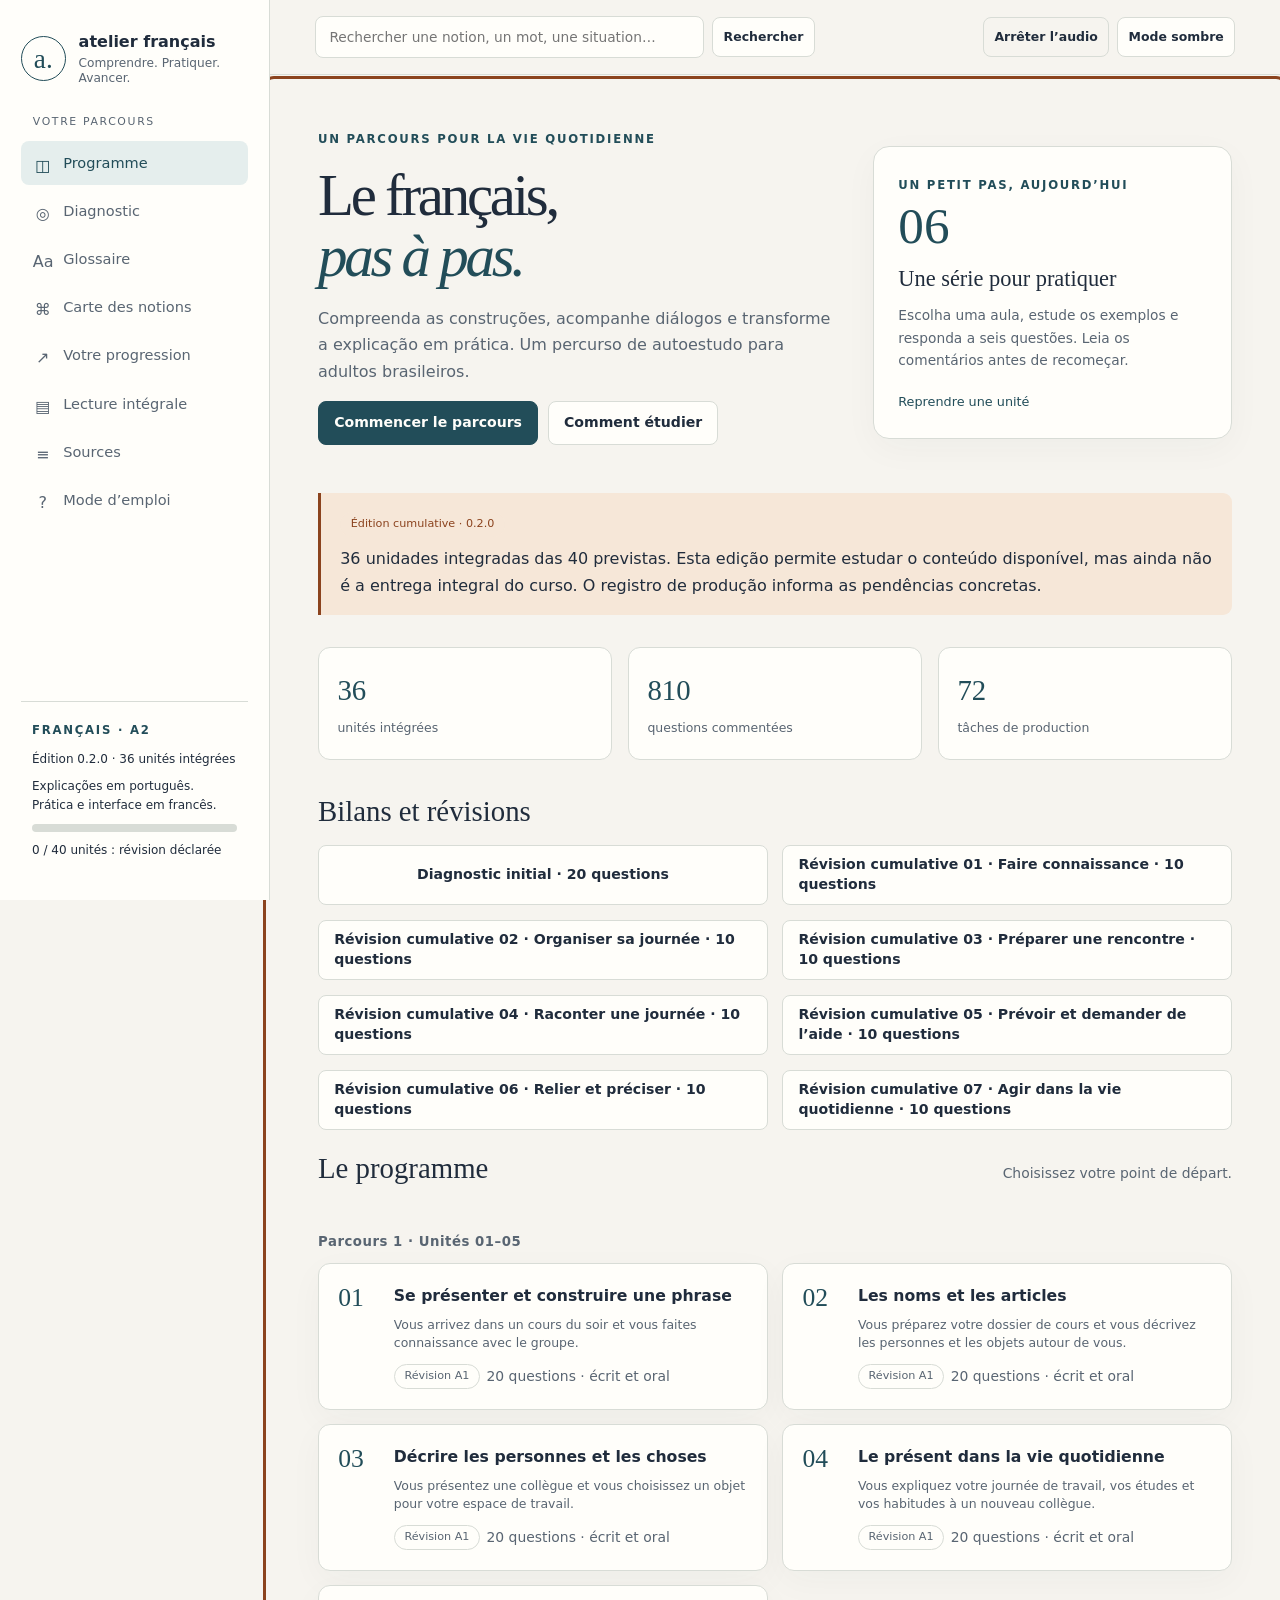
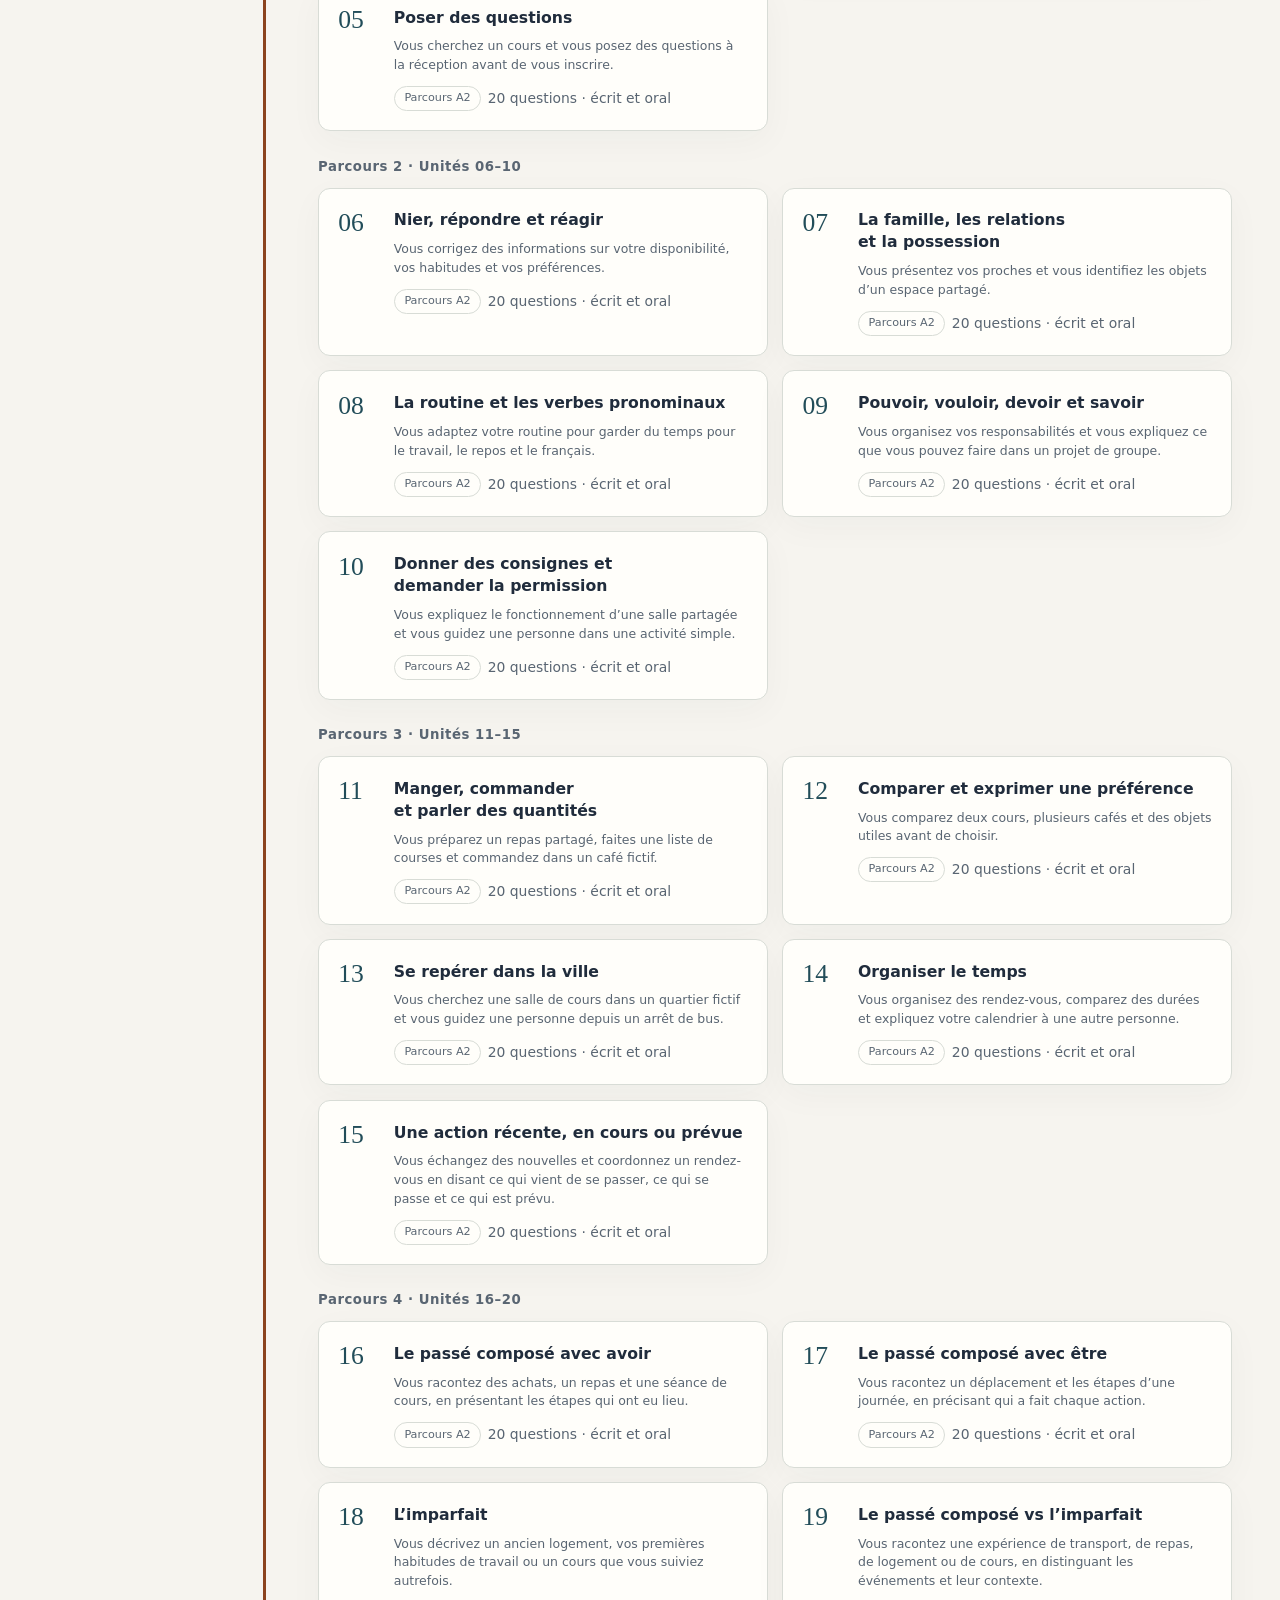
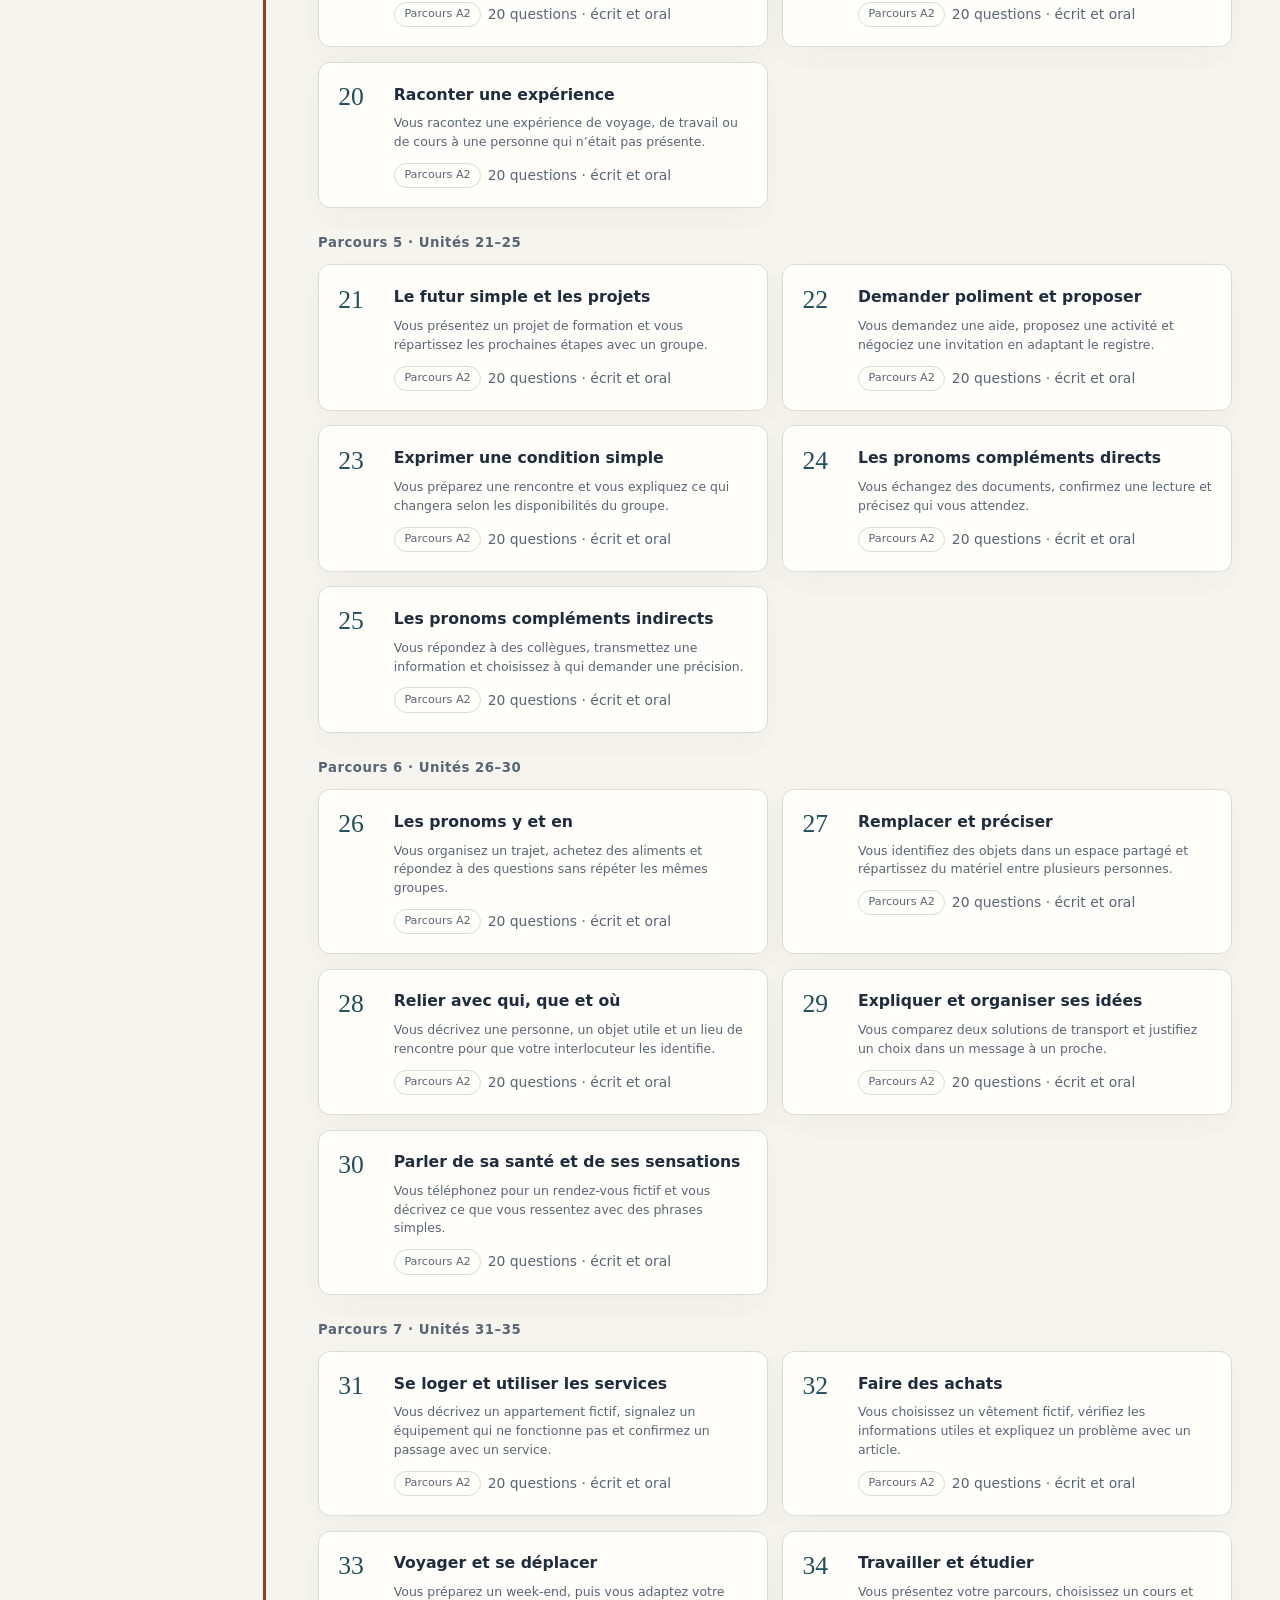
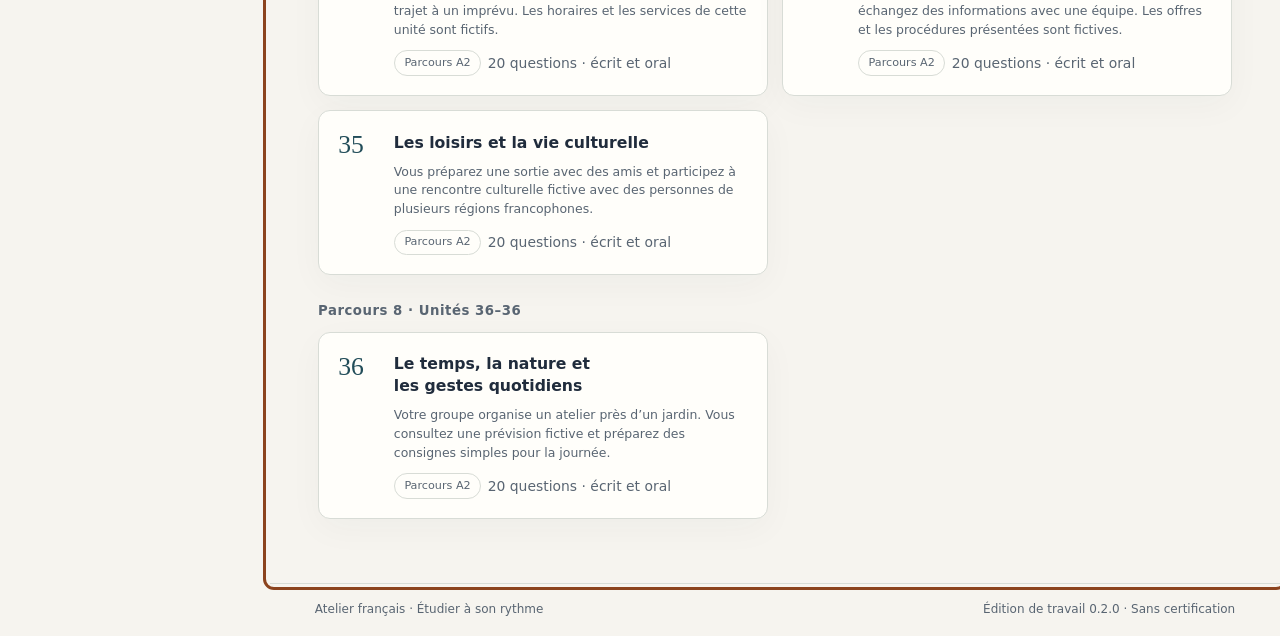
==== index.html @ 78f5ffc3 "Add files via upload" ====
<!doctype html>
<html lang="fr">
<head>
<meta charset="utf-8">
<meta name="viewport" content="width=device-width,initial-scale=1">
<meta name="color-scheme" content="light dark">
<meta name="description" content="Parcours de français A2 : cours, exemples, lectures et exercices commentés en portugais du Brésil. Édition de travail autonome.">
<title>Atelier français · A2</title>
<style>
/* Visual, dimensões e cores podem ser ajustados neste bloco. Sem fontes externas. */
:root{--bg:#f6f4ef;--surface:#fffefa;--ink:#202c3c;--muted:#596572;--accent:#224d59;--soft:#e5eeed;--line:#d8dcd6;--warm:#8b431e;--warm-bg:#f6e7d8;--good:#245d48;--bad:#963d35;--shadow:0 10px 35px #23343d09;--radius:16px;--serif:Georgia,'Times New Roman',serif;--sans:system-ui,-apple-system,BlinkMacSystemFont,'Segoe UI',sans-serif;font-family:var(--sans);color:var(--ink);background:var(--bg);font-size:16px;line-height:1.65}
:root[data-theme=dark]{--bg:#152027;--surface:#1d2b33;--ink:#edf0ec;--muted:#b3c1c5;--accent:#a1d1d2;--soft:#293f45;--line:#3c5159;--warm:#f4c7a2;--warm-bg:#483c31;--good:#a1dcc0;--bad:#ffb5ac;--shadow:none;color-scheme:dark}
*{box-sizing:border-box}body{margin:0}button,input,textarea,select{font:inherit}button,a,input,textarea,select,summary{-webkit-tap-highlight-color:transparent}button,a{touch-action:manipulation}button{cursor:pointer}button:disabled{cursor:default;opacity:.72}a{color:var(--accent);text-underline-offset:4px}a:hover{text-decoration-thickness:2px}p{margin:.6rem 0 1rem}h1,h2,h3,h4{line-height:1.22;text-wrap:balance;color:var(--ink)}h1{font-family:var(--serif);font-size:clamp(2rem,4vw,3.4rem);font-weight:500;letter-spacing:-.04em;margin:.65rem 0 1.25rem}h2{font-family:var(--serif);font-size:1.8rem;font-weight:500;margin:2.1rem 0 1rem}h3{font-size:1.1rem;margin:1.2rem 0 .7rem}h4{font-size:1rem;margin:1rem 0 .5rem}ul,ol{padding-left:1.5rem}li{margin:.4rem 0}small,.small{font-size:.87rem}.muted{color:var(--muted)}[hidden]{display:none!important}:focus-visible{outline:3px solid var(--warm);outline-offset:4px;border-radius:4px}section,article,[id]{scroll-margin-top:1.5rem}code{font-family:inherit;font-weight:650;color:var(--accent);background:var(--soft);border-radius:4px;padding:0 .22em;overflow-wrap:anywhere}hr{border:0;border-top:1px solid var(--line);margin:1.8rem 0}.skip-link{position:fixed;top:-5rem;left:1rem;z-index:100;background:var(--surface);padding:1rem;border:2px solid var(--accent)}.skip-link:focus{top:1rem}
.shell{display:grid;grid-template-columns:270px minmax(0,1fr);min-height:100vh}.sidebar{position:sticky;top:0;height:100vh;overflow:auto;border-right:1px solid var(--line);padding:2rem 1.3rem;background:var(--surface);display:flex;flex-direction:column;gap:1.7rem}.brand{display:flex;gap:.8rem;align-items:center;color:var(--ink);text-decoration:none}.monogram{display:grid;place-items:center;border:1px solid var(--accent);border-radius:50%;width:45px;height:45px;flex-shrink:0;font-family:var(--serif);font-size:1.7rem;color:var(--accent)}.brand-name{line-height:1.25;font-size:1rem;font-weight:650}.brand-name small{display:block;font-weight:400;color:var(--muted);font-size:.76rem;margin-top:.22rem}.eyebrow{font-size:.73rem;letter-spacing:.15em;text-transform:uppercase;font-weight:700;color:var(--accent)}.nav-label{display:block;margin:0 .75rem .6rem;color:var(--muted);font-size:.68rem;letter-spacing:.15em;text-transform:uppercase}.main-nav{display:grid;gap:.25rem}.main-nav a{display:flex;gap:.65rem;align-items:center;text-decoration:none;font-size:.91rem;color:var(--muted);padding:.63rem .75rem;border-radius:8px;min-height:44px}.main-nav a:hover,.main-nav a[aria-current=page]{background:var(--soft);color:var(--accent)}.nav-mark{width:20px;height:20px;text-align:center;font-size:1rem}.sidebar-footer{margin-top:auto;border-top:1px solid var(--line);padding:.9rem .7rem 0}.sidebar-footer p{font-size:.75rem;line-height:1.55;margin:.5rem 0}.workspace{min-width:0}.topbar{display:flex;align-items:center;justify-content:space-between;gap:1rem;padding:1rem 2.8rem;border-bottom:1px solid var(--line);background:var(--bg)}.search-form{display:flex;align-items:center;gap:.5rem;max-width:500px;width:100%}.search-form input{background:var(--surface);border:1px solid var(--line);padding:.55rem .85rem;border-radius:8px;width:100%;min-width:0;font-size:.86rem;color:var(--ink)}.top-actions{display:flex;align-items:center;gap:.5rem;flex-shrink:0}.button{display:inline-flex;gap:.5rem;align-items:center;justify-content:center;border:1px solid var(--line);padding:.6rem .95rem;min-height:44px;border-radius:8px;color:var(--ink);background:var(--surface);font-size:.88rem;font-weight:550;text-decoration:none;line-height:1.4}.button:hover{border-color:var(--accent);background:var(--soft)}.button.primary{background:var(--accent);color:var(--surface);border-color:var(--accent)}:root[data-theme=dark] .button.primary{color:var(--bg)}.button.small{font-size:.78rem;padding:.35rem .65rem;min-height:40px}.button.ghost{background:transparent}.mobile-menu{display:none}.content{max-width:1190px;margin:0 auto;padding:2.6rem 3rem 4rem;min-height:70vh}.content.narrow{max-width:1000px}.status-strip{padding:0 2.8rem;color:var(--muted);font-size:.78rem}.status-strip:not(:empty){padding-top:.5rem}.live-message:not(:empty){padding:.55rem 0;color:var(--accent)}.storage-warning:not(:empty){color:var(--warm)}.site-footer{border-top:1px solid var(--line);padding:1rem 2.8rem;color:var(--muted);font-size:.75rem;display:flex;justify-content:space-between;gap:1rem;flex-wrap:wrap}
.hero{display:grid;grid-template-columns:minmax(0,1.45fr) minmax(230px,1fr);gap:2.2rem;align-items:center;margin-bottom:2rem}.hero h1{font-size:clamp(2.7rem,4.6vw,4.5rem);line-height:1.02;margin:.95rem 0 1.2rem;letter-spacing:-.055em}.hero h1 em{font-weight:400;color:var(--accent)}.hero p{color:var(--muted);max-width:560px}.hero-aside{border:1px solid var(--line);background:var(--surface);border-radius:var(--radius);padding:1.5rem;box-shadow:var(--shadow)}.hero-aside .big-num{font-family:var(--serif);font-size:3.2rem;color:var(--accent);line-height:1.1}.hero-aside h2{margin:.7rem 0;font-size:1.4rem}.hero-aside p{font-size:.86rem}.stats-row{display:grid;grid-template-columns:repeat(3,1fr);gap:1rem;margin:2rem 0}.stat{padding:1.15rem;background:var(--surface);border:1px solid var(--line);border-radius:12px}.stat strong{font-size:1.8rem;font-family:var(--serif);font-weight:400;color:var(--accent);display:block}.stat span{font-size:.78rem;color:var(--muted)}.section-heading{display:flex;justify-content:space-between;gap:1rem;align-items:baseline}.section-heading h2{margin:1.3rem 0}.pill{font-size:.7rem;border:1px solid var(--line);border-radius:99px;padding:.2rem .6rem;display:inline-block;white-space:normal;line-height:1.5;color:var(--muted)}.pill.warm{color:var(--warm);background:var(--warm-bg);border-color:transparent}.pill.accent{color:var(--accent);background:var(--soft);border-color:transparent}.cards{display:grid;grid-template-columns:repeat(2,minmax(0,1fr));gap:.9rem}.unit-card{display:grid;grid-template-columns:42px 1fr;gap:.85rem;padding:1.2rem;border:1px solid var(--line);border-radius:12px;text-decoration:none;color:var(--ink);background:var(--surface);box-shadow:var(--shadow)}.unit-card:hover{border-color:var(--accent);text-decoration:none}.unit-number{font-family:var(--serif);font-size:1.6rem;color:var(--accent);line-height:1.2}.unit-card h3{font-size:.98rem;margin:.1rem 0 .55rem;font-weight:600;line-height:1.4}.unit-card p{margin:0;font-size:.78rem;color:var(--muted);line-height:1.5}.unit-card .card-footer{margin-top:.7rem;display:flex;gap:.4rem;align-items:center;flex-wrap:wrap}.block-heading{font-family:var(--sans);font-weight:600;font-size:.83rem;color:var(--muted);letter-spacing:.04em;margin:1.7rem 0 .8rem}.callout{border-left:3px solid var(--accent);background:var(--soft);border-radius:0 9px 9px 0;padding:1rem 1.2rem;margin:1.3rem 0}.callout p:last-child{margin-bottom:0}.callout.warm{border-color:var(--warm);background:var(--warm-bg)}.toolbar{display:flex;align-items:center;gap:.6rem;flex-wrap:wrap;margin:1rem 0}.backlink{font-size:.8rem;text-decoration:none}.unit-meta{display:flex;gap:.5rem;flex-wrap:wrap;margin:.8rem 0}.unit-intro{color:var(--muted);font-size:1.02rem}.toc{display:flex;flex-wrap:wrap;gap:.5rem;padding:1rem 0;border-bottom:1px solid var(--line);margin:1.5rem 0}.toc a{font-size:.77rem;padding:.3rem .65rem;border:1px solid var(--line);border-radius:6px;text-decoration:none;background:var(--surface)}.lesson-block{border-bottom:1px solid var(--line);padding:.6rem 0 1.3rem}.lesson-block h3{font-size:1.2rem;color:var(--accent);margin:1.15rem 0}.checkpoint{padding:.8rem 1rem;border:1px solid var(--line);border-radius:10px;margin:1rem 0;background:var(--surface)}.checkpoint p{font-size:.9rem;margin:.3rem 0}.checkpoint summary{font-size:.82rem}details{margin:.65rem 0;border:1px solid var(--line);background:var(--surface);border-radius:9px;padding:.7rem 1rem}details>summary{cursor:pointer;color:var(--accent);font-weight:550;min-height:28px}details[open]>summary{margin-bottom:.65rem}details p{font-size:.92rem}.example{padding:1rem 1.2rem;background:var(--surface);border:1px solid var(--line);border-radius:11px;margin:.8rem 0}.example .fr{font-size:1.08rem;font-weight:550;margin:.2rem 0}.example .pt{color:var(--muted);font-size:.92rem}.example .note{font-size:.86rem;padding-top:.4rem;border-top:1px solid var(--line)}.audio-button{border:1px solid var(--line);background:transparent;color:var(--accent);border-radius:7px;padding:.4rem .6rem;min-height:40px;font-size:.76rem;font-weight:550}.audio-button:hover{background:var(--soft)}.example-head{display:flex;gap:.8rem;align-items:flex-start;justify-content:space-between}.example-head .audio-button{flex-shrink:0}.vocab-grid{display:grid;grid-template-columns:repeat(2,minmax(0,1fr));gap:.65rem}.vocab-grid details{margin:0}.vocab-grid summary{font-size:.96rem}.vocab-grid .audio-button{margin-top:.5rem}.dialogue{padding:1.2rem;background:var(--surface);border:1px solid var(--line);border-radius:12px}.turn{display:grid;grid-template-columns:90px 1fr;gap:1rem;padding:.65rem 0;border-bottom:1px solid var(--line)}.turn:last-child{border:0}.speaker{font-weight:650;color:var(--accent);font-size:.8rem;padding-top:.3rem}.turn p{margin:0}.reading-text{border:1px solid var(--line);padding:1.5rem;border-radius:12px;background:var(--surface);font-size:1.02rem}.reading-text p:last-child{margin-bottom:0}.error-item{padding:.6rem 0;border-bottom:1px solid var(--line)}.error-item .wrong{color:var(--bad)}.error-item .correct{color:var(--good)}.task-card{border:1px solid var(--line);padding:1.3rem;border-radius:12px;background:var(--surface);margin:1rem 0}.task-card h3{margin:.3rem 0 1rem}.task-card label{display:block}.draft{width:100%;min-height:160px;padding:1rem;border:1px solid var(--line);border-radius:8px;background:var(--bg);color:var(--ink);resize:vertical;margin:.4rem 0}.check-label{display:flex!important;gap:.7rem;align-items:flex-start;font-size:.9rem;margin:.6rem 0;cursor:pointer}.check-label input{width:18px;height:18px;margin-top:.3rem;flex-shrink:0;accent-color:var(--accent)}.prev-next{display:flex;justify-content:space-between;gap:1rem;border-top:1px solid var(--line);padding-top:1.2rem;margin-top:2rem}.prev-next a{max-width:48%}.table-wrap{overflow:auto;border:1px solid var(--line);border-radius:10px;margin:1rem 0}table{border-collapse:collapse;width:100%;font-size:.85rem;background:var(--surface)}th,td{text-align:left;padding:.7rem .85rem;border-bottom:1px solid var(--line);vertical-align:top;min-width:130px}th{font-weight:650;background:var(--soft)}tr:last-child td{border-bottom:0}
.quiz-form{margin-top:1.7rem}.question{min-width:0;border:1px solid var(--line);border-radius:12px;padding:1.2rem;margin:1.2rem 0;background:var(--surface)}.question legend{font-size:.8rem;font-weight:650;color:var(--accent);padding:0 .4rem}.question-instruction{font-size:.9rem;color:var(--muted)}.question-sentence{font-size:1.05rem;margin:.8rem 0 1rem}.options{display:grid;gap:.55rem}.option{display:flex;align-items:flex-start;gap:.65rem;border:1px solid var(--line);border-radius:8px;padding:.75rem;cursor:pointer;line-height:1.55;min-height:48px}.option:has(input:checked){background:var(--soft);border-color:var(--accent)}.option input{margin-top:.3rem;width:17px;height:17px;flex-shrink:0;accent-color:var(--accent)}.fill-input{width:min(100%,520px);padding:.7rem .9rem;border:1px solid var(--line);border-radius:8px;color:var(--ink);background:var(--bg)}.question.missing{border:2px solid var(--warm)}.question.missing .required-message{color:var(--warm);font-size:.87rem}.feedback{border-top:1px solid var(--line);margin-top:1rem;padding-top:.8rem}.feedback .outcome{font-weight:650}.feedback.correct .outcome{color:var(--good)}.feedback.incorrect .outcome{color:var(--bad)}.feedback p{font-size:.9rem;margin:.35rem 0 .7rem}.quiz-summary{border:1px solid var(--accent);background:var(--soft);padding:1.3rem;border-radius:12px;margin:1.5rem 0}.quiz-summary strong{font-size:1.6rem;display:block}.counter{font-size:.86rem;color:var(--muted)}.quiz-actions{display:flex;gap:.7rem;align-items:center;flex-wrap:wrap;padding:1rem 0}.search-results{display:grid;gap:.7rem}.result{border:1px solid var(--line);border-radius:10px;background:var(--surface);padding:1rem}.result h3{margin:.2rem 0 .45rem;font-size:1rem}.result p{font-size:.83rem;color:var(--muted);margin:.3rem 0}.filter-field{width:100%;padding:.7rem .9rem;border:1px solid var(--line);border-radius:8px;background:var(--surface);color:var(--ink);margin:.4rem 0 1rem}.progress-track{height:8px;border-radius:99px;background:var(--line);overflow:hidden;margin:.6rem 0}.progress-track span{display:block;height:100%;background:var(--accent)}.audio-settings{display:flex;gap:.7rem;align-items:center;flex-wrap:wrap}.audio-settings select{padding:.4rem;border:1px solid var(--line);border-radius:6px;background:var(--surface);color:var(--ink);max-width:100%}.source-item{border-bottom:1px solid var(--line);padding:.8rem 0}.source-item h3{font-size:1rem}.source-item p{font-size:.88rem}.printbook{display:none}.print-sheet{margin-bottom:3rem}.print-question{margin:.75rem 0}.print-answer{margin:.65rem 0}.readall .printbook{display:block}.readall .interactive{display:none}.readall .print-controls{display:flex}.print-controls{display:none;gap:.75rem;padding:1rem;border:1px solid var(--line);border-radius:10px;position:sticky;top:.5rem;background:var(--surface);z-index:10;flex-wrap:wrap}.readall .printbook{margin-top:1.5rem}.sr-only{position:absolute;width:1px;height:1px;padding:0;margin:-1px;overflow:hidden;clip:rect(0,0,0,0);white-space:nowrap;border:0}
@media(min-width:1400px){.content{padding-top:3.3rem}}@media(max-width:1100px){.shell{grid-template-columns:225px minmax(0,1fr)}.sidebar{padding:1.6rem 1rem}.content{padding:2rem 1.7rem}.topbar{padding:1rem 1.7rem}.hero{grid-template-columns:1fr}.hero-aside{display:none}.cards{grid-template-columns:1fr}.stats-row{gap:.6rem}.stat{padding:1rem}.status-strip{padding-inline:1.7rem}}@media(max-width:760px){.shell{display:block}.sidebar{display:none;position:static;width:100%;height:auto;border-right:0;border-bottom:1px solid var(--line);padding:1rem}.sidebar.mobile-open{display:flex;gap:1rem}.sidebar-footer{display:none}.main-nav{grid-template-columns:repeat(2,minmax(0,1fr))}.brand{margin-bottom:.3rem}.topbar{padding:.8rem 1rem;flex-wrap:wrap}.search-form{order:2;max-width:none}.top-actions{width:100%;justify-content:space-between}.mobile-menu{display:inline-flex}.content{padding:1.5rem 1.1rem 3rem}.hero h1{font-size:3.2rem}.stats-row{grid-template-columns:1fr 1fr 1fr;gap:.4rem}.stat{padding:.75rem .65rem}.stat strong{font-size:1.45rem}.stat span{font-size:.7rem}.vocab-grid{grid-template-columns:1fr}.turn{grid-template-columns:1fr;gap:.25rem}.speaker{padding:0}.example-head{display:block}.example-head .audio-button{margin-bottom:.5rem}.status-strip{padding-inline:1rem}.site-footer{padding:1rem}.prev-next{font-size:.8rem}.unit-card{padding:1rem}.question{padding:1rem}.table-wrap{max-width:100%}.section-heading{display:block}}
@media(prefers-reduced-motion:reduce){*,*::before,*::after{scroll-behavior:auto!important;animation:none!important;transition:none!important}}
@media print{@page{size:A4;margin:17mm 16mm}*{box-shadow:none!important}:root,:root[data-theme=dark]{--bg:#fff;--surface:#fff;--ink:#000;--muted:#333;--accent:#213d47;--soft:#f1f3f3;--line:#bbb;--warm:#613612;--warm-bg:#f7f3ef;--good:#000;--bad:#000;color-scheme:light;font-size:10.5pt;line-height:1.5}body{background:#fff!important}.shell{display:block}.sidebar,.topbar,.status-strip,.site-footer,.interactive,.print-controls,.audio-button,.no-print{display:none!important}.content{max-width:none!important;padding:0!important}.printbook{display:block!important}.print-sheet{break-before:page;margin:0}.print-sheet:first-child{break-before:auto}h1{font-size:27pt}h2{font-size:18pt}h3{font-size:12pt}h1,h2,h3,h4{break-after:avoid}.lesson-block{padding-bottom:.5rem}.example,.checkpoint,.task-card,.question,.print-question,.print-answer,.error-item,.turn{break-inside:avoid}.task-card{background:none}.cards,.vocab-grid{display:block}.table-wrap{overflow:visible}th,td{min-width:0}a{color:inherit;text-decoration:none}details{display:block!important}details>summary{list-style:none}details:not([open])>*{display:block!important}.toc{display:none}.printbook .print-model{border-left:2px solid #aaa;padding-left:10px}.print-cover{padding-top:25mm}.print-cover h1{font-size:40pt}.print-answer h3{margin-top:1.2rem}textarea,input{display:none}.pill{border:1px solid #aaa}.callout{break-inside:avoid}}
</style>
</head>
<body>
<a class="skip-link" href="#contenu" id="skip">Aller au contenu</a>
<div class="shell">
<aside class="sidebar" id="sidebar" aria-label="Navigation principale">
<a class="brand" href="#programme"><span class="monogram" aria-hidden="true">a.</span><span class="brand-name">atelier français<small>Comprendre. Pratiquer. Avancer.</small></span></a>
<div><span class="nav-label">Votre parcours</span><nav class="main-nav" id="main-nav"></nav></div>
<div class="sidebar-footer"><span class="eyebrow">Français · A2</span><p id="sidebar-edition"></p><p lang="pt-BR">Explicações em português.<br>Prática e interface em francês.</p><div class="progress-track" aria-hidden="true"><span id="sidebar-progress"></span></div><p id="sidebar-progress-text"></p></div>
</aside>
<div class="workspace">
<header class="topbar">
<form class="search-form" id="global-search" role="search"><label for="search" class="sr-only">Rechercher dans le cours</label><input id="search" type="search" placeholder="Rechercher une notion, un mot, une situation…" autocomplete="off"><button class="button small" type="submit">Rechercher</button></form>
<div class="top-actions"><button class="button small mobile-menu" id="menu-toggle" aria-expanded="false" aria-controls="sidebar">Menu</button><button class="button small ghost" id="stop-audio" type="button">Arrêter l’audio</button><button class="button small" id="theme-toggle" type="button">Mode sombre</button></div>
</header>
<div class="status-strip"><div class="storage-warning" id="storage-status" role="status"></div><div id="audio-status" role="status" aria-live="polite"></div><div class="live-message" id="global-status" role="status" aria-live="polite"></div></div>
<main class="content" id="contenu" tabindex="-1"><div class="interactive" id="view"></div><div class="print-controls" id="print-controls"><button class="button primary" id="print-now">Imprimer / enregistrer en PDF</button><button class="button" id="leave-print">Revenir au parcours</button><span class="small muted">Lecture de tous les contenus intégrés dans cette édition.</span></div><div class="printbook" id="printbook"></div></main>
<footer class="site-footer"><span>Atelier français · Étudier à son rythme</span><span id="footer-version"></span></footer>
</div></div>
<noscript><p lang="pt-BR">Ative o JavaScript para navegar e estudar nesta aplicação. Todo o conteúdo está incluído no arquivo; não é necessário acesso à internet.</p></noscript>
<!-- Dados editoriais: editar somente JSON válido; gabaritos e aulas permanecem separados. -->
<script id="course-data" type="application/json">{"version":"0.2.0","units":[{"id":"u01","order":1,"titleFr":"Se présenter et construire une phrase","classification":"Révision A1","prerequisites":[],"objectivesFr":["Se présenter avec des informations simples","Construire une phrase avec un sujet et un verbe","Présenter et décrire une personne","Distinguer une identification et une existence"],"situationFr":"Vous arrivez dans un cours du soir et vous faites connaissance avec le groupe.","sections":[{"id":"u01-s01","topicId":"u01.phrase","titleFr":"Une phrase pour se présenter","paragraphsPt":["Uma frase não é apenas uma sequência de palavras traduzidas. Comece escolhendo de quem você fala, depois o que afirma e, por fim, a informação que completa a ideia. Em `Je travaille à Recife`, `je` é o sujeito, `travaille` é o verbo e `à Recife` informa o lugar. A ordem neutra é sujeito–verbo–complementos. O sujeito costuma aparecer mesmo quando a forma verbal parece suficiente para identificá-lo; não transfira automaticamente a possibilidade brasileira de dizer apenas “trabalho aqui”.","Para uma apresentação inicial, organize nome, origem, residência e atividade em frases curtas. `Je m’appelle Ana` é uma fórmula de apresentação: significa “eu me chamo Ana”. Sua construção pronominal será analisada na U08. `Bonjour` abre um contato; `Bonsoir` serve para uma saudação à noite. Não é preciso fornecer dados pessoais reais para praticar."],"checkpoint":{"id":"u01-c01","instructionFr":"Dans « Je travaille à Recife », quel est le sujet ?","answerFr":"Je.","explanationPt":"O pronome identifica quem trabalha; a cidade é uma informação de lugar, não o sujeito.","topicIds":["u01.phrase"]}},{"id":"u01-s02","topicId":"u01.sujets","titleFr":"Les pronoms sujets","paragraphsPt":["Os pronomes sujeitos são `je`, `tu`, `il`, `elle`, `on`, `nous`, `vous`, `ils` e `elles`. Eles não têm todos a mesma função social. `Tu` dirige-se a uma pessoa em uma relação de familiaridade; `vous` pode indicar várias pessoas ou uma só pessoa tratada com distância respeitosa. Não existe uma tradução mecânica em que todo “você” seja sempre `tu`.","`Il` e `elle` retomam pessoas ou nomes de coisas conforme o gênero gramatical: `la table` pode ser retomada por `elle`. `Ils` retoma um grupo masculino ou misto no uso gramatical convencional; `elles`, um grupo feminino. Antes de vogal ou h mudo, `je` perde o e: `j’habite`, não `je habite`. Essa junção gráfica chama-se elisão."],"checkpoint":{"id":"u01-c02","instructionFr":"Deux collègues, Léa et Sofia, arrivent. Quel pronom les reprend ?","answerFr":"Elles.","explanationPt":"As duas pessoas foram identificadas no feminino plural. Para um grupo misto, usa-se ils no sistema apresentado.","topicIds":["u01.sujets"]}},{"id":"u01-s03","topicId":"u01.on","titleFr":"On : nous ou les gens","paragraphsPt":["`On` pede a forma verbal da terceira pessoa do singular: `on est`, `on a`, `on travaille`. Na conversa, pode equivaler a “a gente” ou a `nous`: `On est dans le même cours` apresenta o grupo do falante. Também pode indicar pessoas em geral: `Ici, on parle français`. O contexto decide se o falante está incluído em um grupo específico ou faz uma afirmação geral.","Não escreva `on sommes` para tentar combinar o sentido plural com a conjugação de `nous`. A concordância do verbo permanece singular. A concordância de adjetivos pode refletir as pessoas realmente representadas: duas mulheres podem dizer `On est contentes`. Nesta etapa, comece com frases sem esse adjetivo e mantenha firme a escolha de `est`, nunca `sommes`, depois de `on`."],"checkpoint":{"id":"u01-c03","instructionFr":"Complétez oralement : On ___ dans la même classe.","answerFr":"On est dans la même classe.","explanationPt":"O sentido pode ser “nós”, mas o verbo ligado a on tem forma de terceira pessoa singular.","topicIds":["u01.on"]}},{"id":"u01-s04","topicId":"u01.etre","titleFr":"Être : identifier un état","paragraphsPt":["O presente de `être` é `je suis`, `tu es`, `il/elle/on est`, `nous sommes`, `vous êtes`, `ils/elles sont`. Aprenda as formas em blocos com o sujeito, e não como uma sequência solta. `Je suis brésilienne` informa uma nacionalidade; `vous êtes ici` situa o interlocutor; `nous sommes collègues` estabelece uma relação. Em português, o mesmo verbo francês pode corresponder a “ser” ou “estar”.","A escolha entre “ser” e “estar” na tradução não cria dois verbos franceses. `Elle est calme` pode descrever a personalidade ou o estado naquele momento, conforme a situação. Para esta unidade, observe primeiro sujeito e forma verbal. Em seguida, interprete o complemento. A U03 aprofunda a descrição e a concordância dos adjetivos."],"checkpoint":{"id":"u01-c04","instructionFr":"Quelle forme accompagne « nous » : est ou sommes ?","answerFr":"Nous sommes.","explanationPt":"Est pertence a il, elle e on. A equivalência de sentido entre on e nous não torna as formas intercambiáveis.","topicIds":["u01.etre"]}},{"id":"u01-s05","topicId":"u01.avoir","titleFr":"Avoir : âge et informations utiles","paragraphsPt":["`Avoir` aparece como `j’ai`, `tu as`, `il/elle/on a`, `nous avons`, `vous avez`, `ils/elles ont`. É usado para posse e também em expressões em que o português pode preferir outro verbo. Para a idade, diga `J’ai trente ans`: literalmente, “tenho trinta anos”. Não construa a idade com `je suis`. Os números serão desenvolvidos na U11; por enquanto, observe o bloco `avoir + idade + ans`.","Em uma apresentação de curso, `J’ai une question` permite pedir a palavra e `Nous avons un cours` informa uma atividade. `Un` e `une` acompanham substantivos e serão estudados na U02. A distinção entre `est` e `a` deve partir da mensagem: `elle est professeure` apresenta a atividade; `elle a un cours` informa algo que ela tem em sua programação."],"checkpoint":{"id":"u01-c05","instructionFr":"Pour donner son âge, choisit-on être ou avoir ?","answerFr":"Avoir : j’ai trente ans.","explanationPt":"A idade é construída com avoir. A tradução natural em português confirma “tenho”, mas outras expressões exigirão atenção própria.","topicIds":["u01.avoir"]}},{"id":"u01-s06","topicId":"u01.cest","titleFr":"C’est et ce sont : présenter","paragraphsPt":["Use `c’est` para identificar ou apresentar: `C’est Ana`, `C’est une collègue`, `C’est mon professeur`. A forma junta `ce` e `est`; o apóstrofo não é decorativo. Quando você aponta para várias pessoas ou coisas e as apresenta, a forma cuidada é `ce sont` : `Ce sont mes collègues`. Na oralidade espontânea, você poderá ouvir `c’est` diante de um plural; para a escrita de estudo, mantenha `ce sont` nesses exemplos.","Observe o grupo que vem depois: um nome próprio, um substantivo com determinante ou uma identificação mais ampla. `C’est une collègue` responde naturalmente a “quem é?”. Não tente retirar o artigo apenas porque existe a frase `elle est collègue`: as duas estruturas organizam a informação de maneiras diferentes. A comparação seguinte ajuda a escolher."],"checkpoint":{"id":"u01-c06","instructionFr":"Vous présentez deux personnes : « ___ mes collègues. »","answerFr":"Ce sont mes collègues.","explanationPt":"A identificação é plural. O curso adota ce sont na escrita cuidada para esse contexto.","topicIds":["u01.cest"]}},{"id":"u01-s07","topicId":"u01.ilest","titleFr":"Il est et elle est : décrire","paragraphsPt":["Depois de identificar uma pessoa, `il est` ou `elle est` permite descrevê-la: `C’est Marc. Il est français.` Com uma profissão apresentada sem caracterização adicional, geralmente não há artigo: `Elle est ingénieure`. Compare `C’est une ingénieure` e `Elle est ingénieure`. A primeira apresenta alguém como integrante de uma categoria; a segunda atribui uma profissão a uma pessoa já tomada como assunto.","Não transforme isso em proibição universal de artigo depois de `il est`: existem construções mais desenvolvidas, que não são necessárias aqui. A decisão útil neste ponto é entre os modelos realmente ensinados. Para uma avaliação de uma situação, `C’est intéressant` pode significar “isso é interessante”. `Il est intéressant` normalmente retoma um referente masculino já identificável. Pergunte-se o que está sendo retomado."],"checkpoint":{"id":"u01-c07","instructionFr":"Après « Voici Léa », comment indiquer sa profession sans article ?","answerFr":"Elle est ingénieure.","explanationPt":"O pronome retoma Léa e o nome da profissão funciona como atributo, sem artigo no modelo neutro ensinado.","topicIds":["u01.ilest"]}},{"id":"u01-s08","topicId":"u01.voici","titleFr":"Voici et voilà : montrer","paragraphsPt":["`Voici` e `voilà` apresentam alguém ou algo que você mostra ou coloca à disposição: `Voici votre formulaire`, `Voilà la salle`. Eles não são conjugados conforme o número do que vem depois: `Voici les documents`. Historicamente, há uma oposição entre proximidade e afastamento, mas o uso cotidiano não se reduz a uma medição de distância.","Em uma recepção, `voici` pode acompanhar a entrega de um documento; `voilà` também pode indicar que uma tarefa foi concluída ou que o objeto foi localizado. Para começar, use ambos com um grupo nominal claro e observe a situação. Não acrescente `est` depois deles: `Voici votre badge` já apresenta o objeto. `Voici est votre badge` mistura duas estruturas diferentes."],"checkpoint":{"id":"u01-c08","instructionFr":"Faut-il ajouter « est » dans « Voici votre badge » ?","answerFr":"Non. Voici votre badge.","explanationPt":"Voici já desempenha a função de apresentação; acrescentar est não forma uma frase correta nesse modelo.","topicIds":["u01.voici"]}},{"id":"u01-s09","topicId":"u01.ilya","titleFr":"Il y a : signaler une présence","paragraphsPt":["`Il y a` significa que algo existe ou está presente em um lugar: `Il y a une table dans la salle`. O `il` dessa expressão não representa um homem; faz parte de uma construção impessoal. Ela permanece `il y a` com singular ou plural: `Il y a trois personnes`. Não a troque por `ils y ont` quando o complemento estiver no plural.","Compare a existência com a identificação: `Il y a un professeur dans la salle` anuncia uma presença; `C’est le professeur` identifica uma pessoa determinada. Uma apresentação de ambiente pode começar por `il y a` e depois retomar o elemento: `Il y a une fenêtre. Elle est grande.` A descrição da segunda frase só funciona porque a janela já foi introduzida."],"checkpoint":{"id":"u01-c09","instructionFr":"Vous signalez la présence de quatre chaises. Quelle expression reste inchangée ?","answerFr":"Il y a quatre chaises.","explanationPt":"O número de chaises não altera a expressão impessoal il y a.","topicIds":["u01.ilya"]}},{"id":"u01-s10","topicId":"u01.accord","titleFr":"Relier les mots et choisir le registre","paragraphsPt":["A concordância liga palavras que pertencem ao mesmo grupo ou se referem ao mesmo elemento. `Elle est brésilienne` relaciona sujeito feminino singular e adjetivo feminino singular. `Elles sont brésiliennes` exige tanto a forma verbal plural quanto o plural escrito do adjetivo. Muitas marcas finais não são pronunciadas; isso não as torna opcionais na escrita. A U02 trata dos nomes e a U03, dos adjetivos.","Ao iniciar uma conversa com alguém desconhecido, uma estratégia prudente é usar `bonjour` e `vous`; a passagem a `tu` depende da relação e do contexto, não de uma regra universal de idade ou nacionalidade. Para reparar uma dificuldade, aprenda como fórmula `Pardon ?` e `Vous pouvez répéter ?` — “Pode repetir?”. A conjugação de pouvoir será ensinada na U09; aqui, a expressão é um apoio de interação."],"checkpoint":{"id":"u01-c10","instructionFr":"Quel mot écrit marque le féminin dans « Elle est brésilienne » ?","answerFr":"Brésilienne.","explanationPt":"A terminação distingue a forma feminina de brésilien. O verbo est permanece igual com il e elle.","topicIds":["u01.accord"]}}],"examples":[{"id":"u01-e01","topicIds":["u01.phrase"],"fr":"Je m’appelle Marina et j’habite à Salvador.","pt":"Eu me chamo Marina e moro em Salvador.","notePt":"Duas informações podem ser ligadas por et; o sujeito reaparece antes do segundo verbo."},{"id":"u01-e02","topicIds":["u01.sujets"],"fr":"Vous êtes notre professeur ?","pt":"O senhor é nosso professor?","notePt":"Vous dirige-se aqui a uma só pessoa em um contato respeitoso; a entonação sinaliza a pergunta."},{"id":"u01-e03","topicIds":["u01.on"],"fr":"Au cours du soir, on travaille en petits groupes.","pt":"No curso noturno, a gente trabalha em pequenos grupos.","notePt":"On tem sentido de grupo, mas travaille está no singular."},{"id":"u01-e04","topicIds":["u01.etre"],"fr":"Nous sommes dans la salle douze.","pt":"Estamos na sala doze.","notePt":"Être corresponde a estar nesta informação de localização; não há outro verbo francês apenas por causa da tradução."},{"id":"u01-e05","topicIds":["u01.avoir"],"fr":"J’ai quarante ans et j’ai une fille.","pt":"Tenho quarenta anos e tenho uma filha.","notePt":"Avoir aparece tanto na idade quanto na informação familiar."},{"id":"u01-e06","topicIds":["u01.cest"],"fr":"Ce sont les participantes du cours.","pt":"Estas são as participantes do curso.","notePt":"O plural é apresentado com ce sont; a forma cuidada serve de modelo escrito."},{"id":"u01-e07","topicIds":["u01.ilest"],"fr":"C’est une collègue. Elle est architecte.","pt":"É uma colega. Ela é arquiteta.","notePt":"A primeira frase identifica; a segunda informa a profissão sem artigo."},{"id":"u01-e08","topicIds":["u01.voici"],"fr":"Voici votre badge et voilà la salle.","pt":"Aqui está seu crachá e ali está a sala.","notePt":"As expressões apresentam objetos ou lugares e não recebem uma forma de être depois."},{"id":"u01-e09","topicIds":["u01.ilya"],"fr":"Il y a deux fenêtres dans cette pièce.","pt":"Há duas janelas neste cômodo.","notePt":"O plural do complemento não modifica il y a."},{"id":"u01-e10","topicIds":["u01.accord"],"fr":"Ana et Luiza sont brésiliennes.","pt":"Ana e Luiza são brasileiras.","notePt":"O sujeito é feminino plural; são necessárias a forma sont e a terminação -ennes."}],"vocabulary":[{"id":"u01-v01","fr":"le prénom","pt":"o primeiro nome","exampleFr":"Mon prénom est Ana.","usagePt":"Não confundir com nom de famille."},{"id":"u01-v02","fr":"le nom de famille","pt":"o sobrenome","exampleFr":"Mon nom de famille est Silva.","usagePt":"Em formulários, nom costuma pedir o sobrenome."},{"id":"u01-v03","fr":"la nationalité","pt":"a nacionalidade","exampleFr":"Ma nationalité est brésilienne.","usagePt":"O adjetivo precisa concordar com o referente."},{"id":"u01-v04","fr":"le pays","pt":"o país","exampleFr":"Le Brésil est mon pays.","usagePt":"Pays mantém a mesma grafia no singular e no plural."},{"id":"u01-v05","fr":"la ville","pt":"a cidade","exampleFr":"Recife est une grande ville.","usagePt":"Memorize o substantivo com o artigo."},{"id":"u01-v06","fr":"le cours du soir","pt":"o curso noturno","exampleFr":"Je suis au cours du soir.","usagePt":"Du é uma contração que será explicada na U02."},{"id":"u01-v07","fr":"une collègue","pt":"uma colega","exampleFr":"Léa est une collègue.","usagePt":"A forma collègue pode ser masculina ou feminina; o determinante indica o gênero."},{"id":"u01-v08","fr":"la salle","pt":"a sala","exampleFr":"Voici la salle de français.","usagePt":"Sala de aula ou de atividade, conforme o contexto."},{"id":"u01-v09","fr":"le formulaire","pt":"o formulário","exampleFr":"Voici votre formulaire.","usagePt":"Pratique com dados fictícios."},{"id":"u01-v10","fr":"enchanté / enchantée","pt":"prazer em conhecer","exampleFr":"Enchantée, je m’appelle Bia.","usagePt":"A pessoa que fala ajusta a forma escrita ao próprio gênero."}],"dialogue":{"id":"u01-dialogue","titleFr":"Au premier cours","contextFr":"Marina rencontre le formateur et une autre participante.","turns":[{"speaker":"Le formateur","fr":"Bonsoir, madame. Vous êtes dans le cours de français ?","pt":"Boa noite, senhora. A senhora está no curso de francês?"},{"speaker":"Marina","fr":"Oui, bonsoir. Je m’appelle Marina Costa.","pt":"Sim, boa noite. Eu me chamo Marina Costa."},{"speaker":"Le formateur","fr":"Enchanté. Moi, c’est Julien. Voici votre badge.","pt":"Prazer. Eu sou Julien. Aqui está seu crachá."},{"speaker":"Marina","fr":"Merci. Je suis brésilienne. J’habite ici, à Nantes.","pt":"Obrigada. Sou brasileira. Moro aqui, em Nantes."},{"speaker":"Julien","fr":"Très bien. Voilà la salle. Il y a une place près de la fenêtre.","pt":"Muito bem. Ali está a sala. Há um lugar perto da janela."},{"speaker":"Nadia","fr":"Bonsoir ! Moi, c’est Nadia. Je suis aussi dans ce cours.","pt":"Boa noite! Eu sou Nadia. Também estou neste curso."},{"speaker":"Marina","fr":"Enchantée, Nadia. Vous êtes française ?","pt":"Prazer, Nadia. Você é francesa?"},{"speaker":"Nadia","fr":"Non, je suis tunisienne. On est dans le même groupe.","pt":"Não, sou tunisiana. A gente está no mesmo grupo."},{"speaker":"Marina","fr":"C’est bien. Le français est nouveau pour moi.","pt":"Que bom. O francês é novo para mim."},{"speaker":"Julien","fr":"Bienvenue à toutes les deux. Voici les documents du cours.","pt":"Bem-vindas às duas. Aqui estão os documentos do curso."}],"commentaryPt":"A conversa progride de saudação a identificação, entrega de material e aproximação entre colegas. Moi é uma forma de destaque, retomada na U07. Aussi significa “também”; aqui basta compreender essa função. Os nomes e as situações são fictícios.","questions":[{"id":"u01-dq1","instructionFr":"Quelle est la nationalité de Marina ?","answerFr":"Elle est brésilienne.","explanationPt":"A resposta está na apresentação de Marina, não na cidade onde ela mora."},{"id":"u01-dq2","instructionFr":"Où est la place proposée ?","answerFr":"Près de la fenêtre.","explanationPt":"O professor localiza um lugar disponível; a expressão é apresentada como bloco lexical."},{"id":"u01-dq3","instructionFr":"Qui est dans le même groupe que Marina ?","answerFr":"Nadia.","explanationPt":"On inclui as duas participantes nesse contexto, e não pessoas em geral."}]},"reading":{"id":"u01-lecture","titleFr":"Un profil pour le groupe","paragraphsFr":["Bonjour ! Je m’appelle Rafael Mendes. Mon prénom est Rafael et mon nom de famille est Mendes. Je suis brésilien et j’habite à Toulouse. Je suis technicien. J’ai trente-six ans. Le français est important pour mon travail et pour ma vie quotidienne.","Voici mon groupe du soir. Nous sommes six personnes. Il y a deux Brésiliennes, un Italien, une Tunisienne et deux Brésiliens. Nadia est notre collègue. Elle est très sympathique. Julien est le formateur. C’est un professeur patient. Dans la salle, il y a une grande table et des documents. On est ici pour apprendre ensemble. Mon adresse électronique pour le groupe est une adresse d’exercice, pas une information personnelle réelle."],"paragraphsPt":["Olá! Eu me chamo Rafael Mendes. Meu primeiro nome é Rafael e meu sobrenome é Mendes. Sou brasileiro e moro em Toulouse. Sou técnico. Tenho trinta e seis anos. O francês é importante para meu trabalho e para minha vida cotidiana.","Este é meu grupo da noite. Somos seis pessoas. Há duas brasileiras, um italiano, uma tunisiana e dois brasileiros. Nadia é nossa colega. Ela é muito simpática. Julien é o formador. É um professor paciente. Na sala, há uma mesa grande e documentos. Estamos aqui para aprender juntos. Meu endereço eletrônico para o grupo é um endereço de exercício, não uma informação pessoal real."],"commentaryPt":"O primeiro parágrafo apresenta um indivíduo; o segundo amplia o foco para o grupo e para o ambiente. Observe a passagem de je para nous/on e de il y a para uma descrição com être. Não é necessário traduzir palavra por palavra para localizar nome, atividade e objetivo.","questions":[{"id":"u01-rq1","instructionFr":"Rafael est-il le professeur ?","answerFr":"Non, il est technicien. Julien est le formateur.","explanationPt":"É preciso separar a profissão de Rafael da função de Julien no curso."},{"id":"u01-rq2","instructionFr":"Combien de personnes y a-t-il dans le groupe ?","answerFr":"Il y a six personnes.","explanationPt":"A enumeração confirma o total: duas mais uma mais uma mais duas."},{"id":"u01-rq3","instructionFr":"Pourquoi le français est-il important pour Rafael ?","answerFr":"Pour son travail et pour sa vie quotidienne.","explanationPt":"O texto fornece duas finalidades; não é preciso inventar um exame ou uma viagem."}],"mediation":{"id":"u01-mediation","instructionFr":"Un nouveau participant ne connaît pas Rafael. Présentez Rafael en trois phrases simples. Ne donnez aucune adresse personnelle.","modelFr":"Il s’appelle Rafael Mendes. Il est brésilien et il habite à Toulouse. Il est technicien.","explanationPt":"Mediação simples é selecionar e transmitir informações úteis a outra pessoa. O modelo conserva os dados do texto e muda o ponto de vista de je para il; não adiciona detalhes não informados."}},"listening":{"id":"u01-ecoute","goalFr":"Repérer une personne et une salle.","stimulusFr":"Bonsoir. Je m’appelle Claire. Je suis la formatrice du groupe B. Voici votre document. Le groupe A est dans la salle quatre. Votre groupe, le groupe B, est dans la salle six. Il y a une place pour vous près de la porte.","translationPt":"Boa noite. Eu me chamo Claire. Sou a formadora do grupo B. Aqui está seu documento. O grupo A está na sala quatro. Seu grupo, o grupo B, está na sala seis. Há um lugar para você perto da porta.","questionFr":"Vous êtes dans le groupe B. Quelle est votre salle ?","answerFr":"La salle six.","explanationPt":"A informação quatro refere-se ao outro grupo. Escute com a finalidade de localizar seu próprio grupo, não apenas o primeiro número. Sem voz disponível, faça a tarefa como leitura apoiada, não como evidência de compreensão oral."},"pronunciation":{"id":"u01-sons","titleFr":"Entendre les groupes de mots","explanationPt":"Na fala, as palavras se organizam em pequenos grupos rítmicos. Evite colocar uma pausa depois de cada palavra escrita. Em `je m’appelle Marina`, o nome fecha a unidade de sentido. Em `vous êtes`, é frequente a ligação sonora entre o s de vous e a vogal seguinte: um som de z. Não tente reproduzir esse som como um s brasileiro surdo. A meta é ser entendido, não apagar o sotaque.","samplesFr":["Bonjour, je m’appelle Marina.","Vous êtes dans le groupe B.","Nous sommes collègues."],"instructionFr":"Écoutez, puis répétez chaque phrase en un seul groupe. Faites une pause après « bonjour », pas entre « je » et « m’appelle ».","feedbackPt":"Confira se o nome e a informação principal ficam perceptíveis. A síntese é um modelo complementar, não uma avaliação da sua fala; não há gravação ou nota automática aqui."},"openTasks":[{"id":"u01-ecrit","kind":"writing","instructionFr":"Vous rejoignez le groupe numérique du cours. Écrivez une présentation de 40 à 60 mots : nom fictif, ville, activité et une information sur le cours.","planPt":"Escolha um destinatário coletivo e uma saudação. Planeje quatro ou cinco frases: quem você é, onde mora, sua atividade e sua relação com o curso. Releia cada frase procurando sujeito e verbo. Use dados fictícios se preferir preservar informações pessoais.","supportFr":["Bonjour !","Je m’appelle…","J’habite à…","Je suis…","Dans le groupe, il y a…"],"modelFr":"Bonjour ! Je m’appelle Beatriz Lima. Je suis brésilienne et j’habite à Lille. Je suis assistante dans une petite entreprise. J’ai trente-deux ans. Je suis dans le cours du soir. Dans le groupe, il y a des personnes de plusieurs pays. Je suis contente d’être ici.","modelPt":"Olá! Eu me chamo Beatriz Lima. Sou brasileira e moro em Lille. Sou assistente em uma pequena empresa. Tenho trinta e dois anos. Estou no curso noturno. No grupo, há pessoas de vários países. Estou contente de estar aqui.","rubricFr":["Je donne les informations demandées.","Chaque phrase a un sujet et un verbe.","Je distingue être et avoir.","Je choisis une salutation adaptée."],"commentaryPt":"Este é um modelo possível, não uma resposta única. A expressão d’être ici significa “de estar aqui”; você pode terminar de forma mais simples, com Merci, sem usar uma estrutura que ainda não domina.","topicIds":["u01.phrase","u01.sujets","u01.on","u01.etre","u01.avoir","u01.cest","u01.ilest","u01.voici","u01.ilya","u01.accord"]},{"id":"u01-oral","kind":"oral","instructionFr":"Présentez-vous à un nouveau collègue pendant environ une minute. Puis jouez les deux rôles : saluer, donner son nom, demander de répéter et présenter la salle.","planPt":"Prepare apenas palavras-chave, não um texto para decorar. Diga duas informações sobre você e uma sobre o ambiente. Na segunda tentativa, mude o interlocutor: de um colega próximo para uma pessoa desconhecida. Ajuste tu/vous com as fórmulas disponíveis.","supportFr":["Bonsoir.","Moi, c’est…","Vous pouvez répéter ?","Voici…","Il y a…"],"modelFr":"— Bonsoir, moi, c’est Lucas. Je suis brésilien. — Bonsoir, je m’appelle Céline. — Pardon, vous pouvez répéter ? — Céline. — Enchanté. Voici la salle de français. Il y a une place ici. — Merci, Lucas.","modelPt":"— Boa noite, eu sou Lucas. Sou brasileiro. — Boa noite, eu me chamo Céline. — Desculpe, pode repetir? — Céline. — Prazer. Aqui está a sala de francês. Há um lugar aqui. — Obrigada, Lucas.","rubricFr":["Mon nom est compréhensible.","Je garde un rythme calme.","Je peux demander une répétition.","Je présente une personne ou un lieu."],"commentaryPt":"Em estudo individual, alterne os papéis em voz alta. Com outra pessoa, peça que ela repita o nome que entendeu. Essa verificação comunicativa é mais útil que imaginar uma nota de pronúncia.","topicIds":["u01.phrase","u01.sujets","u01.on","u01.etre","u01.avoir","u01.cest","u01.ilest","u01.voici","u01.ilya","u01.accord"]}],"errorClinic":[{"wrongFr":"Suis brésilien.","correctFr":"Je suis brésilien.","explanationPt":"O sujeito je aparece na frase declarativa neutra, mesmo que o português permita omiti-lo."},{"wrongFr":"On sommes collègues.","correctFr":"On est collègues.","explanationPt":"On exige a terceira pessoa singular do verbo."},{"wrongFr":"Elle est un ingénieure.","correctFr":"Elle est ingénieure.","explanationPt":"No modelo neutro de profissão sem descrição adicional, pratique a ausência de artigo. C’est une ingénieure é outra estrutura correta."},{"wrongFr":"Ils y a deux personnes.","correctFr":"Il y a deux personnes.","explanationPt":"Il y a é impessoal e não muda para o plural."}],"selfAssessmentFr":["Je peux me présenter avec des informations simples","Je peux construire une phrase avec un sujet et un verbe","Je peux présenter et décrire une personne","Je peux distinguer une identification et une existence"],"revisionPt":"Reconstrua uma apresentação sem olhar o modelo: sujeito, verbo e informação. Compare uma frase de identificação com c’est, uma descrição com elle est e uma presença com il y a. Reabra a explicação específica quando não conseguir justificar a escolha. A U02 explica os grupos nominais que acompanham essas construções.","references":["cefr-a2"]},{"id":"u02","order":2,"titleFr":"Les noms et les articles","classification":"Révision A1","prerequisites":["u01"],"objectivesFr":["Identifier le genre et le nombre d’un nom","Choisir un article selon le contexte","Former des pluriels fréquents","Employer les contractions avec à et de"],"situationFr":"Vous préparez votre dossier de cours et vous décrivez les personnes et les objets autour de vous.","sections":[{"id":"u02-s01","topicId":"u02.genre","titleFr":"Apprendre le nom avec son genre","paragraphsPt":["O gênero gramatical acompanha o substantivo francês e nem sempre coincide com o português. Por isso, registre `la voiture`, `le problème`, `la couleur` como blocos. O final da palavra pode oferecer pistas, mas não fornece uma regra sem exceções. `Le problème` é masculino apesar do e final. Diante de `l’`, o artigo já não revela visualmente o gênero; registre também `une adresse` ou `un appartement`.","O gênero de uma coisa não descreve uma característica biológica. Ele orienta a escolha de determinantes, pronomes e adjetivos. Ao encontrar uma palavra nova, anote artigo, significado contextual e uma frase. Esse hábito evita que um erro inicial de gênero se espalhe para várias palavras da frase. A U03 retomará essa cadeia de concordância."],"checkpoint":{"id":"u02-c01","instructionFr":"L’article « l’ » suffit-il pour connaître le genre de « adresse » ?","answerFr":"Non. On apprend aussi : une adresse.","explanationPt":"A elisão esconde a diferença entre le e la. Une torna o gênero feminino visível.","topicIds":["u02.genre"]}},{"id":"u02-s02","topicId":"u02.personnes","titleFr":"Les personnes et les professions","paragraphsPt":["Alguns nomes de pessoas variam entre masculino e feminino: `un étudiant / une étudiante`, `un voisin / une voisine`, `un infirmier / une infirmière`, `un serveur / une serveuse`. Outros mantêm a mesma forma e mudam o determinante: `un collègue / une collègue`, `un artiste / une artiste`. Não aplique a adição de e a todo substantivo indiscriminadamente.","Para profissões, este curso utiliza formas femininas correntes como `professeure` e `ingénieure`, sem afirmar que todos os países e contextos francófonos empregam sempre as mesmas escolhas. Aprenda o par pertinente à situação. Depois de `être` em uma indicação neutra de profissão, você já viu a ausência de artigo: `Elle est infirmière`. O artigo reaparece na apresentação: `C’est une infirmière`."],"checkpoint":{"id":"u02-c02","instructionFr":"Quelle partie change dans « un collègue / une collègue » ?","answerFr":"Le déterminant : un / une.","explanationPt":"Collègue tem a mesma forma escrita nos dois gêneros; o determinante fornece a informação.","topicIds":["u02.personnes"]}},{"id":"u02-s03","topicId":"u02.pluriel","titleFr":"Former le pluriel régulier","paragraphsPt":["Em muitos substantivos, o plural escrito acrescenta s: `un document / des documents`, `une table / des tables`. O artigo também muda; não basta acrescentar s ao substantivo e conservar um artigo singular. Na fala, esse s final geralmente não é pronunciado isoladamente. A distinção pode ser percebida pelo determinante e pelo contexto.","Nomes já terminados em s, x ou z mantêm a grafia no plural: `un pays / des pays`, `une voix / des voix`, `un nez / des nez`. Isso não significa ausência de plural: a relação com os outros elementos continua sendo plural. `Les pays sont différents` tem artigo e verbo plurais, embora pays não mude visualmente. Primeiro identifique a quantidade; depois ajuste o grupo todo."],"checkpoint":{"id":"u02-c03","instructionFr":"Que devient « un pays » au pluriel ?","answerFr":"Des pays.","explanationPt":"Pays já termina em s; o determinante mostra a mudança de número.","topicIds":["u02.pluriel"]}},{"id":"u02-s04","topicId":"u02.irreguliers","titleFr":"Des pluriels utiles à reconnaître","paragraphsPt":["Alguns grupos frequentes têm outras mudanças. Muitos nomes em `-eau` recebem x: `un bureau / des bureaux`, `un cadeau / des cadeaux`. Vários nomes em `-al` passam a `-aux`: `un journal / des journaux`, `un animal / des animaux`. Essas são famílias úteis, não permissões para inventar formas: `un festival / des festivals` é uma exceção frequente.","Há pares que precisam ser aprendidos diretamente, como `un œil / des yeux`. Para o autoestudo, vale mais dominar plurais presentes nos textos do que decorar uma lista extensa de raridades. Ao consultar uma palavra, confira se o dicionário registra um plural especial. Nas atividades desta unidade, o vocabulário e as transformações exigidas foram apresentados antes da cobrança."],"checkpoint":{"id":"u02-c04","instructionFr":"Mettez « le bureau » au pluriel.","answerFr":"Les bureaux.","explanationPt":"O determinante passa a les e o nome em -eau recebe x, não s.","topicIds":["u02.irreguliers"]}},{"id":"u02-s05","topicId":"u02.indefinis","titleFr":"Un, une, des : introduire","paragraphsPt":["Os artigos indefinidos `un`, `une` e `des` costumam introduzir elementos ainda não identificados para o interlocutor: `J’ai un formulaire`. Não se trata de qualquer formulário no universo, mas de um elemento que a frase ainda não apresenta como reconhecível. No plural, `des` pode corresponder a “uns/umas” ou simplesmente não aparecer na tradução brasileira: `J’ai des documents` → “Tenho documentos”.","Não elimine `des` do francês apenas porque o português fica natural sem “uns”. Também não confunda introduzir uma pessoa com indicar profissão: `C’est une enseignante`, mas `Elle est enseignante`. Para quantidades e negações, haverá mudanças como de na U11; neste momento, pratique afirmações simples e acompanhe o número e o gênero do substantivo."],"checkpoint":{"id":"u02-c05","instructionFr":"Vous mentionnez un objet pour la première fois : « J’ai ___ formulaire. »","answerFr":"J’ai un formulaire.","explanationPt":"Un apresenta um elemento ainda não identificado; formulaire é masculino singular.","topicIds":["u02.indefinis"]}},{"id":"u02-s06","topicId":"u02.definis","titleFr":"Le, la, l’, les : identifier","paragraphsPt":["Os artigos definidos apresentam um referente identificável pelo contexto, pela situação ou por uma informação anterior: `J’ai un formulaire. Le formulaire est ici.` A primeira frase introduz; a segunda retoma. `Le`, `la` e `les` marcam gênero e número, e `l’` substitui le ou la diante de vogal ou h mudo.","O definido também pode indicar uma categoria em geral, como em `J’aime le café`, e não apenas um café específico. Esse uso será retomado com alimentação e gostos. A escolha não depende de uma tradução fixa “o = le” e “um = un”; depende do que o interlocutor consegue identificar. Em uma sala com uma única porta relevante, `la porte` pode ser identificável sem ter sido mencionada antes."],"checkpoint":{"id":"u02-c06","instructionFr":"Après « Voici un livre », comment reprendre ce même livre ?","answerFr":"Le livre.","explanationPt":"A introdução torna o referente identificável; le retoma o livro já apresentado.","topicIds":["u02.definis"]}},{"id":"u02-s07","topicId":"u02.elision","titleFr":"L’élision et le h","paragraphsPt":["A elisão retira uma vogal gramatical diante de outra vogal ou de h mudo: `l’école`, `l’hôtel`, `j’habite`. Não há espaço entre o apóstrofo e a palavra seguinte. O plural `les` não sofre essa elisão: `les écoles`. O artigo indefinido `une` também não se transforma em `un’` diante de vogal: `une amie`.","Algumas palavras iniciadas por h têm o chamado h aspirado, que bloqueia elisão e liaison, embora normalmente não corresponda a um som de h pronunciado. Aprende-se `le héros`, não `l’héros`. Não tente decidir apenas pela letra escrita; consulte a palavra. Para os exemplos desta unidade, hôtel e homme admitem elisão. A distinção voltará na oficina de pronúncia da U38."],"checkpoint":{"id":"u02-c07","instructionFr":"Choisissez la forme avec « école » au singulier : la école ou l’école ?","answerFr":"L’école.","explanationPt":"Le/la cedem lugar a l’ diante de vogal. A forma não revela sozinha que école é feminino.","topicIds":["u02.elision"]}},{"id":"u02-s08","topicId":"u02.a","titleFr":"À + article : au et aux","paragraphsPt":["Quando a preposição `à` encontra o artigo definido `le`, a junção obrigatória é `au`; com `les`, é `aux`. Assim, `à + le bureau` produz `au bureau`, e `à + les toilettes`, `aux toilettes`. Não se contraem `à la` nem `à l’`: `à la réception`, `à l’école`. A contração acontece entre preposição e artigo, não com toda palavra que pareça começar por le.","O sentido concreto depende da expressão: ir a um lugar, estar no trabalho ou falar a alguém. Nesta etapa, use os blocos de localização já compreendidos: `Je suis au bureau`. A U13 amplia origem e destino. Antes de escolher au ou aux, descubra qual seria o artigo do nome; isso impede que a pronúncia semelhante esconda uma diferença de número."],"checkpoint":{"id":"u02-c08","instructionFr":"Transformez « à + les bureaux ».","answerFr":"Aux bureaux.","explanationPt":"À e les formam aux; bureaux continua no plural.","topicIds":["u02.a"]}},{"id":"u02-s09","topicId":"u02.de","titleFr":"De + article : du et des","paragraphsPt":["A preposição `de` pode relacionar elementos: `la porte de la salle`, `le nom du professeur`. Com `le`, ocorre a contração `du`; com `les`, `des`. Com `la` ou `l’`, mantêm-se `de la` e `de l’`. Compare `le bureau du directeur` e `l’adresse de l’école`.","A grafia `des` tem mais de um funcionamento. Em `des documents`, pode ser artigo indefinido plural. Em `les noms des participants`, corresponde a `de + les`, porque os nomes pertencem ou se relacionam aos participantes já identificados. Aprenda a reconstruir a relação para não tratar todas as ocorrências como iguais. Os partitivos du/de la da U11 acrescentarão outro uso da mesma aparência escrita."],"checkpoint":{"id":"u02-c09","instructionFr":"Dans « les clés des salles », que représente « des » ?","answerFr":"De + les.","explanationPt":"As chaves são relacionadas às salas identificadas; des é a contração da preposição com o artigo definido plural.","topicIds":["u02.de"]}},{"id":"u02-s10","topicId":"u02.determinant","titleFr":"Accompagner ou remplacer un nom","paragraphsPt":["Um determinante acompanha um substantivo: em `le livre`, `le` ajuda a construir o grupo cujo núcleo é livre. Um pronome ocupa uma posição nominal sem repetir esse substantivo: `Il est ici` pode retomar um objeto masculino já mencionado. A distinção depende da função na frase, não apenas da forma gráfica. Na U24, você encontrará outro le, que substitui um objeto: `Je le lis`.","Nesta etapa, faça uma pergunta simples: depois do elemento, existe um nome que ele acompanha, ou o elemento retoma sozinho uma pessoa ou coisa? `Cette salle` tem determinante; `elle` é pronome. Cette será ensinada na U07. Separar as funções desde agora prepara o estudo dos possessivos, demonstrativos e complementos sem misturar todas essas palavras em uma única lista."],"checkpoint":{"id":"u02-c10","instructionFr":"Dans « le formulaire est ici », « le » accompagne-t-il ou remplace-t-il le nom ?","answerFr":"Il accompagne le nom formulaire.","explanationPt":"Le é determinante nesse grupo; ele não substitui formulaire, que continua escrito.","topicIds":["u02.determinant"]}}],"examples":[{"id":"u02-e01","topicIds":["u02.genre"],"fr":"L’adresse est correcte : c’est une adresse professionnelle.","pt":"O endereço está correto: é um endereço profissional.","notePt":"Une revela que adresse é feminino, informação escondida pelo artigo elidido l’."},{"id":"u02-e02","topicIds":["u02.personnes"],"fr":"Voici une infirmière et un infirmier.","pt":"Aqui estão uma enfermeira e um enfermeiro.","notePt":"O par muda de -ier para -ière no feminino; não basta acrescentar e sem ajustar a grafia."},{"id":"u02-e03","topicIds":["u02.pluriel"],"fr":"Il y a des documents et des pays sur la liste.","pt":"Há documentos e países na lista.","notePt":"Documents recebe s; pays já termina em s e mantém a grafia."},{"id":"u02-e04","topicIds":["u02.irreguliers"],"fr":"Les bureaux sont près de la réception.","pt":"Os escritórios ficam perto da recepção.","notePt":"Bureau forma o plural bureaux, com x, e o verbo acompanha o plural."},{"id":"u02-e05","topicIds":["u02.indefinis"],"fr":"J’ai une question et des informations.","pt":"Tenho uma pergunta e informações.","notePt":"Des pode desaparecer na tradução natural, mas não é omitido dessa frase francesa afirmativa."},{"id":"u02-e06","topicIds":["u02.definis"],"fr":"Voici un dossier. Le dossier est pour vous.","pt":"Aqui está uma pasta. A pasta é para você.","notePt":"Un introduz; le retoma o mesmo referente, agora identificável."},{"id":"u02-e07","topicIds":["u02.elision"],"fr":"L’hôtel est près de l’école.","pt":"O hotel fica perto da escola.","notePt":"Os dois substantivos admitem elisão; seus gêneros não são iguais, apesar de ambos usarem l’."},{"id":"u02-e08","topicIds":["u02.a"],"fr":"La formatrice est à la réception et les collègues sont au bureau.","pt":"A formadora está na recepção e os colegas estão no escritório.","notePt":"À la permanece separado; à + le forma au."},{"id":"u02-e09","topicIds":["u02.de"],"fr":"Voici les noms des participantes et l’adresse du centre.","pt":"Aqui estão os nomes das participantes e o endereço do centro.","notePt":"Des equivale a de + les; du equivale a de + le."},{"id":"u02-e10","topicIds":["u02.determinant"],"fr":"La salle est ouverte. Elle est grande.","pt":"A sala está aberta. Ela é grande.","notePt":"La acompanha salle; elle retoma o grupo nominal sem repetir salle."}],"vocabulary":[{"id":"u02-v01","fr":"un dossier","pt":"uma pasta ou um conjunto de documentos","exampleFr":"Voici un dossier pour le cours.","usagePt":"Não é necessariamente um arquivo digital."},{"id":"u02-v02","fr":"une adresse","pt":"um endereço","exampleFr":"L’adresse du centre est sur le formulaire.","usagePt":"Feminino em francês."},{"id":"u02-v03","fr":"un appartement","pt":"um apartamento","exampleFr":"C’est un appartement calme.","usagePt":"Masculino, mesmo quando escrito l’appartement."},{"id":"u02-v04","fr":"un bureau","pt":"um escritório ou uma mesa de trabalho","exampleFr":"Le bureau est au premier étage.","usagePt":"O contexto distingue ambiente e móvel; plural bureaux."},{"id":"u02-v05","fr":"un journal","pt":"um jornal","exampleFr":"Voici les journaux du jour.","usagePt":"Plural journaux."},{"id":"u02-v06","fr":"un document","pt":"um documento","exampleFr":"Les documents sont dans le dossier.","usagePt":"Plural regular em s."},{"id":"u02-v07","fr":"une clé","pt":"uma chave","exampleFr":"Voici la clé de la salle.","usagePt":"Chave física neste contexto."},{"id":"u02-v08","fr":"la réception","pt":"a recepção","exampleFr":"Le dossier est à la réception.","usagePt":"À la não sofre contração."},{"id":"u02-v09","fr":"un voisin / une voisine","pt":"um vizinho / uma vizinha","exampleFr":"Ma voisine est étudiante.","usagePt":"Par de nomes de pessoas."},{"id":"u02-v10","fr":"un collègue / une collègue","pt":"um colega / uma colega","exampleFr":"Les collègues sont ici.","usagePt":"Retomada da U01; o nome mantém a forma nos dois gêneros."}],"dialogue":{"id":"u02-dialogue","titleFr":"Un dossier à préparer","contextFr":"Rafael demande son dossier à la réception du centre.","turns":[{"speaker":"Rafael","fr":"Bonjour. Je suis dans le cours du soir. Voici mon nom.","pt":"Bom dia. Estou no curso noturno. Aqui está meu nome."},{"speaker":"La réceptionniste","fr":"Bonjour, monsieur Mendes. Votre dossier est ici, sur le bureau.","pt":"Bom dia, senhor Mendes. Sua pasta está aqui, sobre a mesa."},{"speaker":"Rafael","fr":"Merci. Il y a un formulaire et deux documents ?","pt":"Obrigado. Há um formulário e dois documentos?"},{"speaker":"La réceptionniste","fr":"Oui. Le formulaire est pour vous. Les documents présentent le centre.","pt":"Sim. O formulário é para você. Os documentos apresentam o centro."},{"speaker":"Rafael","fr":"L’adresse du centre est sur le premier document ?","pt":"O endereço do centro está no primeiro documento?"},{"speaker":"La réceptionniste","fr":"Oui, avec les noms des formateurs. Voilà aussi la clé de la petite salle.","pt":"Sim, com os nomes dos formadores. Aqui está também a chave da sala pequena."},{"speaker":"Rafael","fr":"La salle est près de la réception ?","pt":"A sala fica perto da recepção?"},{"speaker":"La réceptionniste","fr":"Oui. Les bureaux sont à droite et la salle est à gauche.","pt":"Sim. Os escritórios ficam à direita e a sala fica à esquerda."},{"speaker":"Rafael","fr":"Très bien. Une collègue est déjà dans la salle. Merci pour les informations.","pt":"Muito bem. Uma colega já está na sala. Obrigado pelas informações."},{"speaker":"La réceptionniste","fr":"Avec plaisir. Bienvenue au centre !","pt":"De nada. Bem-vindo ao centro!"}],"commentaryPt":"A recepcionista introduz e depois retoma os objetos. A mesma grafia bureau pode indicar a mesa, no singular, ou escritórios, no plural. À droite e à gauche são expressões de localização: à direita e à esquerda, desenvolvidas na U13.","questions":[{"id":"u02-dq1","instructionFr":"Combien de documents accompagnent le formulaire ?","answerFr":"Deux documents.","explanationPt":"O formulário é um item separado; não confunda dois documentos com dois itens no total."},{"id":"u02-dq2","instructionFr":"Que présentent les documents ?","answerFr":"Le centre.","explanationPt":"A recepcionista informa a função dos documentos; eles não são apresentados como contratos."},{"id":"u02-dq3","instructionFr":"Où sont les bureaux ?","answerFr":"À droite.","explanationPt":"A sala fica à esquerda. A oposição orienta a localização."}]},"reading":{"id":"u02-lecture","titleFr":"Les objets du centre","paragraphsFr":["À l’entrée du centre, il y a une réception et un petit bureau. Sur le bureau, il y a des formulaires, un téléphone et une liste. La liste présente les noms des participants. L’adresse du centre est en haut de chaque formulaire. Les documents du cours sont dans des dossiers bleus.","Au premier étage, il y a deux salles et trois bureaux. Les salles sont pour les cours de langue. Les bureaux sont pour le travail des formateurs. Près de la fenêtre, un étudiant lit un journal. Les autres journaux sont sur une table. Une collègue présente une nouvelle participante : c’est une infirmière. Le centre est un lieu de travail et de rencontre, pas seulement un ensemble de salles et de documents."],"paragraphsPt":["Na entrada do centro, há uma recepção e uma pequena mesa de trabalho. Sobre a mesa, há formulários, um telefone e uma lista. A lista apresenta os nomes dos participantes. O endereço do centro fica na parte superior de cada formulário. Os documentos do curso estão em pastas azuis.","No primeiro andar, há duas salas e três escritórios. As salas são para os cursos de língua. Os escritórios são para o trabalho dos formadores. Perto da janela, um estudante lê um jornal. Os outros jornais estão sobre uma mesa. Uma colega apresenta uma nova participante: é uma enfermeira. O centro é um lugar de trabalho e de encontro, não apenas um conjunto de salas e documentos."],"commentaryPt":"Localize primeiro os grupos de objetos e depois as relações com de. A leitura inclui lit, forma de lire com il, como apoio lexical; a conjugação completa entra na U04. A organização espacial ajuda a compreender mesmo quando um adjetivo é novo.","questions":[{"id":"u02-rq1","instructionFr":"Où est l’adresse du centre ?","answerFr":"En haut de chaque formulaire.","explanationPt":"A expressão localiza o endereço dentro do documento, e não na mesa física."},{"id":"u02-rq2","instructionFr":"Les salles et les bureaux ont-ils la même fonction ?","answerFr":"Non. Les salles sont pour les cours ; les bureaux sont pour le travail des formateurs.","explanationPt":"A resposta exige comparar as duas frases, não apenas reconhecer palavras isoladas."},{"id":"u02-rq3","instructionFr":"Quelle est la profession de la nouvelle participante ?","answerFr":"Elle est infirmière.","explanationPt":"C’est une infirmière pode ser reformulado com elle est infirmière, sem artigo no modelo neutro."}],"mediation":{"id":"u02-mediation","instructionFr":"Une personne cherche les documents du cours. Écrivez un message qui indique où ils sont, sans recopier tout le texte.","modelFr":"Les documents du cours sont dans des dossiers bleus. Les dossiers sont au centre.","explanationPt":"A informação realmente disponível é que os documentos estão nas pastas. O texto não especifica em qual mesa estão todas as pastas; não invente uma localização mais precisa."}},"listening":{"id":"u02-ecoute","goalFr":"Distinguer les objets à prendre et leur nombre.","stimulusFr":"Bonjour. Voici votre dossier. Dans le dossier, il y a un formulaire, une liste et deux documents pour le cours. Les clés restent à la réception. Le petit journal sur la table est pour les participants ; les autres journaux sont pour les formateurs.","translationPt":"Bom dia. Aqui está sua pasta. Na pasta, há um formulário, uma lista e dois documentos para o curso. As chaves ficam na recepção. O pequeno jornal sobre a mesa é para os participantes; os outros jornais são para os formadores.","questionFr":"Les clés sont-elles dans le dossier ?","answerFr":"Non. Elles restent à la réception.","explanationPt":"O áudio separa o conteúdo da pasta do local das chaves. Anote apenas os substantivos necessários para responder; não tente transcrever todas as palavras."},"pronunciation":{"id":"u02-sons","titleFr":"Le singulier et le pluriel à l’oreille","explanationPt":"O s final de muitos nomes é silencioso, mas o determinante frequentemente diferencia o número. Compare `le document` e `les documents`. Não adicione uma vogal brasileira depois da consoante final de document. Em `les amis`, uma liaison frequente liga o s de les à vogal seguinte com som de z; em `les documents`, não há essa vogal inicial para a mesma ligação.","samplesFr":["le document","les documents","une amie","les amies","l’hôtel","le héros"],"instructionFr":"Écoutez les groupes, puis classez-les en singulier et pluriel. Répétez sans ajouter un son après la fin du nom.","feedbackPt":"Le document, une amie, l’hôtel e le héros são singulares. Les documents e les amies são plurais. O h de héros bloqueia a elisão, mas não exige pronunciar um h aspirado como em inglês."},"openTasks":[{"id":"u02-ecrit","kind":"writing","instructionFr":"Vous préparez une liste commentée pour un nouveau participant. Écrivez 50 à 70 mots : présentez les objets du dossier, puis reprenez deux objets avec un article défini.","planPt":"Introduza primeiro com un, une ou des. Em uma segunda frase, retome com le, la, l’ ou les. Acrescente uma relação com de e uma localização com à. Antes de terminar, confira o gênero de cada nome novo no vocabulário.","supportFr":["Dans le dossier, il y a…","Le formulaire est…","Les documents sont…","L’adresse du centre…","À la réception…"],"modelFr":"Bonjour ! Dans votre dossier, il y a un formulaire, une liste et des documents. Le formulaire présente votre nom et votre adresse. La liste donne les noms des formateurs. Les documents sont pour le cours du soir. L’adresse du centre est sur la première page. La clé de la salle est à la réception.","modelPt":"Olá! Na sua pasta, há um formulário, uma lista e documentos. O formulário apresenta seu nome e seu endereço. A lista informa os nomes dos formadores. Os documentos são para o curso noturno. O endereço do centro está na primeira página. A chave da sala fica na recepção.","rubricFr":["J’introduis puis je reprends les objets.","Je vérifie le genre des noms.","Je marque les pluriels écrits.","J’utilise une contraction correcte."],"commentaryPt":"O modelo faz os referentes se tornarem conhecidos ao longo do texto. Não há correção automática da sua lista; compare a função dos artigos, não apenas a coincidência das palavras.","topicIds":["u02.genre","u02.personnes","u02.pluriel","u02.irreguliers","u02.indefinis","u02.definis","u02.elision","u02.a","u02.de","u02.determinant"]},{"id":"u02-oral","kind":"oral","instructionFr":"Vous êtes à la réception. Présentez un dossier à une collègue et expliquez où sont trois objets. Jouez ensuite le rôle de la collègue qui vérifie le nombre des documents.","planPt":"Separe três objetos reais ou imagine-os. Apresente um de cada vez. Na segunda rodada, troque um singular por um plural e ajuste os artigos. Use uma pergunta por entonação, já reconhecida na U01, para confirmar a informação.","supportFr":["Voici un…","Voici une…","Il y a des…","Les… sont ici.","Deux documents ?"],"modelFr":"— Voici votre dossier. Il y a un formulaire et trois documents. — Trois documents ? — Oui, les documents sont pour le cours. Le formulaire est pour la réception. — Et la clé de la salle ? — La clé est sur le bureau.","modelPt":"— Aqui está sua pasta. Há um formulário e três documentos. — Três documentos? — Sim, os documentos são para o curso. O formulário é para a recepção. — E a chave da sala? — A chave está sobre a mesa.","rubricFr":["Je rends le nombre compréhensible.","Je montre ou décris les objets.","Je reprends un objet sans ambiguïté.","Je peux vérifier une information."],"commentaryPt":"Não avalie o plural apenas pelo s final do substantivo. Observe se o determinante e o contexto permitem à outra pessoa identificar a quantidade.","topicIds":["u02.genre","u02.personnes","u02.pluriel","u02.irreguliers","u02.indefinis","u02.definis","u02.elision","u02.a","u02.de","u02.determinant"]}],"errorClinic":[{"wrongFr":"La problème est ici.","correctFr":"Le problème est ici.","explanationPt":"Problème é masculino; o e final não determina sozinho o gênero."},{"wrongFr":"Une amie et une amis.","correctFr":"Une amie et des amis.","explanationPt":"O artigo e o número precisam corresponder. O segundo grupo foi reformulado como plural."},{"wrongFr":"Je suis à le bureau.","correctFr":"Je suis au bureau.","explanationPt":"À + le contrai-se obrigatoriamente em au quando le é artigo."},{"wrongFr":"Les noms de les étudiants.","correctFr":"Les noms des étudiants.","explanationPt":"De + les forma des; a relação com os estudantes continua expressa."}],"selfAssessmentFr":["Je peux identifier le genre et le nombre d’un nom","Je peux choisir un article selon le contexte","Je peux former des pluriels fréquents","Je peux employer les contractions avec à et de"],"revisionPt":"Ao revisar, não recite apenas le/la/les: explique por que um objeto está sendo introduzido ou retomado. Reconstrua au em à + le e des em de + les quando houver uma relação entre nomes. Guarde cada novo substantivo com seu gênero e confira plurais especiais. A U03 amplia a concordância dentro desses grupos.","references":["cefr-a2"]},{"id":"u03","order":3,"titleFr":"Décrire les personnes et les choses","classification":"Révision A1","prerequisites":["u02"],"objectivesFr":["Décrire une personne sans la juger","Accorder un adjectif avec son nom","Placer des adjectifs fréquents","Employer beau, nouveau et vieux"],"situationFr":"Vous présentez une collègue et vous choisissez un objet pour votre espace de travail.","sections":[{"id":"u03-s01","topicId":"u03.description","titleFr":"Choisir une description utile","paragraphsPt":["Décrire é selecionar características úteis para alguém reconhecer uma pessoa ou compreender um objeto. `Elle est grande` informa uma característica física; `elle est patiente` descreve uma atitude. Não confunda aparência e personalidade. Em uma situação de trabalho, prefira informações pertinentes, respeitosas e observáveis em vez de julgamentos sobre o corpo.","Comece por identificar o referente e escolha uma característica: `C’est mon collègue. Il est calme`. Para objetos, faça o mesmo: `C’est une table. Elle est solide`. O pronome precisa retomar um elemento claro; duas pessoas diferentes em uma sequência de il/elle podem criar ambiguidade."],"checkpoint":{"id":"u03-c01","instructionFr":"Quel adjectif décrit plutôt une attitude : grand ou patient ?","answerFr":"Patient.","explanationPt":"Grand descreve tamanho ou estatura no contexto dado; patient se relaciona à maneira de agir.","topicIds":["u03.description"]}},{"id":"u03-s02","topicId":"u03.feminin","titleFr":"Le féminin régulier","paragraphsPt":["Muitos adjetivos formam o feminino com e: `petit/petite`, `grand/grande`, `patient/patiente`. Se o masculino já termina em e, a forma frequentemente permanece igual: `calme`, `sympathique`. O gênero é o do substantivo descrito, não necessariamente o da pessoa que fala: um homem descreve `une petite table` no feminino porque table é feminino.","O e pode tornar uma consoante final audível, como em petit/petite, mas não corresponde sempre a um som de e separado. Escreva a concordância mesmo quando a pronúncia não mudar. Primeiro localize o nome; depois ajuste o adjetivo."],"checkpoint":{"id":"u03-c02","instructionFr":"Un homme décrit une table. Doit-il dire petit ou petite ?","answerFr":"Une petite table.","explanationPt":"Quem fala não controla a concordância; table é o substantivo feminino ao qual o adjetivo se liga.","topicIds":["u03.feminin"]}},{"id":"u03-s03","topicId":"u03.formes","titleFr":"Des changements fréquents","paragraphsPt":["O feminino pode modificar mais que o final: `sérieux/sérieuse`, `actif/active`, `léger/légère`, `bon/bonne`, `gentil/gentille`. Aprenda pares completos e observe a família de mudança, sem supor que um único procedimento serve para todos. `Sérieuse` não se forma acrescentando e a sérieux e conservando o x.","Uma descrição pode combinar dois adjetivos: `Elle est sérieuse et active`. Cada um concorda com o mesmo referente. Para memorizar, crie contrastes significativos: uma pessoa pode ser reservada e muito gentil. Evite transformar um adjetivo de personalidade em uma avaliação absoluta de alguém que você mal conhece."],"checkpoint":{"id":"u03-c03","instructionFr":"Mettez sérieux au féminin : une personne ___.","answerFr":"Une personne sérieuse.","explanationPt":"O final -eux passa a -euse neste par; não se escreve sérieuxe.","topicIds":["u03.formes"]}},{"id":"u03-s04","topicId":"u03.pluriel","titleFr":"Le nombre dans toute la description","paragraphsPt":["No plural, muitos adjetivos recebem s: `des collègues patients`, `des tables solides`. No feminino plural, forme primeiro o feminino e depois acrescente s: `des collègues sérieuses`. Formas terminadas em s ou x no masculino singular podem permanecer iguais no masculino plural: `un homme heureux / des hommes heureux`.","O verbo também participa da concordância: `La chaise est légère / Les chaises sont légères`. Não concentre toda a atenção na última letra do adjetivo e deixe o verbo no singular. O grupo nominal determina a série de ajustes, inclusive quando algumas diferenças só aparecem na escrita."],"checkpoint":{"id":"u03-c04","instructionFr":"Transformez « La chaise est légère » au pluriel.","answerFr":"Les chaises sont légères.","explanationPt":"Artigo, substantivo, verbo e adjetivo acompanham a mudança de número.","topicIds":["u03.pluriel"]}},{"id":"u03-s05","topicId":"u03.position","titleFr":"Avant ou après le nom","paragraphsPt":["Muitos adjetivos descritivos vêm depois do nome: `une table solide`, `une collègue brésilienne`. Cor e nacionalidade costumam ficar nessa posição. Alguns adjetivos frequentes aparecem antes: `un petit bureau`, `une grande salle`, `un bon ami`. Memorize grupos naturais em vez de copiar automaticamente a posição do português.","A posição pode mudar a interpretação: `un grand homme` pode indicar admiração, enquanto `un homme grand` destaca a estatura. Não é uma licença para deslocar qualquer adjetivo livremente. Nos exercícios, o contexto explicita o sentido desejado. Em descrições simples, prefira construções conhecidas que não provoquem uma leitura involuntária."],"checkpoint":{"id":"u03-c05","instructionFr":"Pour parler clairement de la taille, choisissez « un grand homme » ou « un homme grand ».","answerFr":"Un homme grand.","explanationPt":"A posição depois do nome destaca a estatura; antes, grand pode assumir um sentido de importância ou admiração.","topicIds":["u03.position"]}},{"id":"u03-s06","topicId":"u03.beau","titleFr":"Beau, bel, belle","paragraphsPt":["`Beau` tem as formas `belle`, `beaux` e `belles`. Antes de um nome masculino singular iniciado por vogal ou h mudo, emprega-se `bel`: `un bel appartement`, `un bel hôtel`. Isso não transforma o nome em feminino. Depois do verbo, volta a forma beau: `L’appartement est beau`.","Compare função e posição antes de escolher. `Une belle maison` é feminino; `un bel immeuble` é masculino com adaptação diante da vogal. No plural masculino, é beaux: `les beaux immeubles`. O artigo indefinido des geralmente passa a de diante de adjetivo anteposto no plural: `de beaux immeubles`. Esse cuidado será retomado nas quantidades."],"checkpoint":{"id":"u03-c06","instructionFr":"Pourquoi dit-on « un bel appartement » et non « une belle appartement » ?","answerFr":"Appartement est masculin ; bel s’emploie devant la voyelle.","explanationPt":"Bel não indica feminino. É uma forma de beau usada nessa posição fonética e sintática.","topicIds":["u03.beau"]}},{"id":"u03-s07","topicId":"u03.nouveau","titleFr":"Nouveau, nouvel, nouvelle","paragraphsPt":["`Nouveau` indica novidade em relação a uma situação: `un nouveau collègue`, `une nouvelle adresse`. Antes de vogal ou h mudo no masculino singular, use `nouvel`: `un nouvel emploi`. Os plurais são `nouveaux` e `nouvelles`. Depois de être, não use nouvel: `Cet emploi est nouveau`.","Novo não significa necessariamente recém-fabricado. `Ma nouvelle voiture` pode ser usada, mas nova para mim. `Une voiture neuve` destaca que o veículo não foi usado. A unidade trabalha nouveau para mudanças de vida e ambiente; neuf/neuve aparece como contraste lexical para evitar uma tradução automática."],"checkpoint":{"id":"u03-c07","instructionFr":"Votre collègue change d’emploi. Complétez : un ___ emploi.","answerFr":"Un nouvel emploi.","explanationPt":"Emploi é masculino singular e começa por vogal; a forma anteposta é nouvel.","topicIds":["u03.nouveau"]}},{"id":"u03-s08","topicId":"u03.vieux","titleFr":"Vieux, vieil, vieille","paragraphsPt":["`Vieux` forma `vieille` no feminino e `vieilles` no feminino plural; o masculino plural continua `vieux`. Antes de vogal ou h mudo no masculino singular, use `vieil`: `un vieil immeuble`, `un vieil hôtel`. Depois de être, aparece vieux: `L’immeuble est vieux`.","Ao falar de pessoas, velho pode soar desrespeitoso conforme a situação. `Une personne âgée` é uma alternativa descritiva frequente. Para objetos, vieux pode indicar idade, uso antigo ou vínculo: `un vieux vélo`. Aprenda a forma gramatical junto com o cuidado comunicativo; escolher a concordância correta não garante por si só uma fala apropriada."],"checkpoint":{"id":"u03-c08","instructionFr":"Mettez vieux devant le nom masculin hôtel.","answerFr":"Un vieil hôtel.","explanationPt":"Hôtel admite a adaptação diante de vogal/h mudo. A forma feminina vieille não se aplica a esse nome masculino.","topicIds":["u03.vieux"]}},{"id":"u03-s09","topicId":"u03.objets","titleFr":"Couleurs et caractéristiques des objets","paragraphsPt":["Descrever um objeto útil envolve tamanho, peso, cor e funcionamento: `une petite lampe blanche`, `un sac léger`, `une chaise confortable`. Cores simples como bleu, noir e blanc concordam: `des chaises bleues`, `une table blanche`. Nem toda palavra de cor segue exatamente esse modelo; orange e marron são exemplos frequentes de formas invariáveis, retomadas na U32.","Materiais costumam ser expressos com `en + nome`: `une table en bois`. Bois não se transforma em adjetivo feminino por acompanhar table. Organize a informação para uma finalidade: se alguém precisa carregar uma mesa, légère pode ser mais útil que jolie."],"checkpoint":{"id":"u03-c09","instructionFr":"Dans « une table en bois », faut-il mettre bois au féminin ?","answerFr":"Non. En bois indique la matière.","explanationPt":"A expressão é preposição + substantivo; não se trata de um adjetivo que recebe feminino.","topicIds":["u03.objets"]}},{"id":"u03-s10","topicId":"u03.relations","titleFr":"Décrire une relation et nuancer","paragraphsPt":["Para relações pessoais, combine vínculo e observação: `C’est une amie proche`, `Mon collègue est très disponible`. `Très` aumenta a intensidade de um adjetivo e permanece invariável: `très patient`, `très patientes`. `Un peu` pode atenuar: `un peu timide`. A análise dos advérbios será ampliada na U12.","Evite reduzir uma pessoa a uma única característica. Uma formulação situada, como `Au travail, elle est très organisée`, informa o contexto da observação. Para se corrigir, é possível dizer `Elle est réservée, mais très gentille`. Mais estabelece um contraste; você não precisa empilhar muitos adjetivos para produzir uma descrição útil."],"checkpoint":{"id":"u03-c10","instructionFr":"Quel mot reste invariable dans « très patientes » ?","answerFr":"Très.","explanationPt":"Très modifica o grau do adjetivo, mas não concorda em gênero ou número.","topicIds":["u03.relations"]}}],"examples":[{"id":"u03-e01","topicIds":["u03.description"],"fr":"C’est mon collègue. Il est calme pendant les réunions.","pt":"É meu colega. Ele é calmo durante as reuniões.","notePt":"O contexto limita a observação e distingue personalidade de aparência."},{"id":"u03-e02","topicIds":["u03.feminin"],"fr":"La petite salle est calme.","pt":"A sala pequena é tranquila.","notePt":"Petite recebe e; calme já tem a mesma forma nos dois gêneros."},{"id":"u03-e03","topicIds":["u03.formes"],"fr":"Notre voisine est active et généreuse.","pt":"Nossa vizinha é ativa e generosa.","notePt":"Actif/active e généreux/généreuse exigem mudanças específicas."},{"id":"u03-e04","topicIds":["u03.pluriel"],"fr":"Les nouvelles chaises sont légères.","pt":"As novas cadeiras são leves.","notePt":"A cadeia inteira está no feminino plural, incluindo sont para o verbo."},{"id":"u03-e05","topicIds":["u03.position"],"fr":"C’est un homme grand et un grand musicien.","pt":"É um homem alto e um grande músico.","notePt":"A posição de grand ajuda a distinguir estatura e avaliação de importância."},{"id":"u03-e06","topicIds":["u03.beau"],"fr":"C’est un bel atelier. La salle est belle.","pt":"É um belo ateliê. A sala é bonita.","notePt":"Bel acompanha o masculino antes de vogal; belle concorda com salle."},{"id":"u03-e07","topicIds":["u03.nouveau"],"fr":"J’ai un nouvel emploi et une nouvelle collègue.","pt":"Tenho um novo emprego e uma nova colega.","notePt":"Nouvel e nouvelle dependem de gênero e posição, não do gênero do falante."},{"id":"u03-e08","topicIds":["u03.vieux"],"fr":"Le vieil immeuble a une vieille porte.","pt":"O prédio antigo tem uma porta antiga.","notePt":"Immeuble é masculino diante de vogal; porte é feminino."},{"id":"u03-e09","topicIds":["u03.objets"],"fr":"La table blanche est en bois et les chaises sont bleues.","pt":"A mesa branca é de madeira e as cadeiras são azuis.","notePt":"Blanche e bleues são adjetivos; en bois é uma expressão de material."},{"id":"u03-e10","topicIds":["u03.relations"],"fr":"Mes amies sont un peu réservées, mais très gentilles.","pt":"Minhas amigas são um pouco reservadas, mas muito gentis.","notePt":"As expressões de intensidade não concordam; os adjetivos concordam com amies."}],"vocabulary":[{"id":"u03-v01","fr":"patient / patiente","pt":"paciente","exampleFr":"La formatrice est patiente.","usagePt":"Não confundir qualidade de atitude com un patient no contexto de saúde."},{"id":"u03-v02","fr":"sérieux / sérieuse","pt":"sério / séria","exampleFr":"Mon collègue est sérieux.","usagePt":"Par com mudança -eux/-euse."},{"id":"u03-v03","fr":"gentil / gentille","pt":"gentil","exampleFr":"Notre voisine est gentille.","usagePt":"Observe o feminino escrito."},{"id":"u03-v04","fr":"réservé / réservée","pt":"reservado / reservada","exampleFr":"Je suis un peu réservée.","usagePt":"Pode descrever a maneira de interagir."},{"id":"u03-v05","fr":"proche","pt":"próximo, íntimo","exampleFr":"C’est une amie proche.","usagePt":"O sentido é de relação, não necessariamente distância."},{"id":"u03-v06","fr":"léger / légère","pt":"leve","exampleFr":"Cette chaise est légère.","usagePt":"Útil para comparar objetos transportáveis."},{"id":"u03-v07","fr":"solide","pt":"resistente, sólido","exampleFr":"La table est solide.","usagePt":"Mesma forma no masculino e feminino singular."},{"id":"u03-v08","fr":"confortable","pt":"confortável","exampleFr":"Le fauteuil est confortable.","usagePt":"Vem normalmente depois do nome."},{"id":"u03-v09","fr":"en bois","pt":"de madeira","exampleFr":"C’est une étagère en bois.","usagePt":"Expressão de material."},{"id":"u03-v10","fr":"âgé / âgée","pt":"idoso / idosa","exampleFr":"C’est une personne âgée.","usagePt":"O adjetivo concorda com personne, feminino gramatical."}],"dialogue":{"id":"u03-dialogue","titleFr":"Une collègue et un bureau","contextFr":"Sofia présente sa collègue et son espace de travail à Rafael.","turns":[{"speaker":"Sofia","fr":"Voici notre nouvelle collègue, Amina. Elle est architecte.","pt":"Esta é nossa nova colega, Amina. Ela é arquiteta."},{"speaker":"Rafael","fr":"Enchanté, Amina. Le bureau est très agréable.","pt":"Prazer, Amina. O escritório é muito agradável."},{"speaker":"Amina","fr":"Merci. L’immeuble est vieux, mais la salle est claire et calme.","pt":"Obrigada. O prédio é antigo, mas a sala é clara e tranquila."},{"speaker":"Sofia","fr":"Amina est très organisée. Les documents sont toujours faciles à trouver.","pt":"Amina é muito organizada. Os documentos são sempre fáceis de encontrar."},{"speaker":"Amina","fr":"Et Sofia est patiente avec les nouveaux collègues !","pt":"E Sofia é paciente com os novos colegas!"},{"speaker":"Rafael","fr":"Cette grande table est belle. Elle est en bois ?","pt":"Esta mesa grande é bonita. Ela é de madeira?"},{"speaker":"Amina","fr":"Oui. Les chaises sont légères, mais elles sont aussi confortables.","pt":"Sim. As cadeiras são leves, mas também são confortáveis."},{"speaker":"Sofia","fr":"Voilà un petit fauteuil pour les visiteurs. Il est ancien, mais solide.","pt":"Ali está uma pequena poltrona para os visitantes. Ela é antiga, mas resistente."},{"speaker":"Rafael","fr":"C’est un bel espace pour travailler ensemble.","pt":"É um belo espaço para trabalhar juntos."}],"commentaryPt":"A descrição alterna pessoas e objetos, sempre com referentes claros. Ancien indica aqui que o móvel tem idade; o significado de “ex-” em ancien professeur será observado em leituras futuras, sem exigir essa distinção no banco.","questions":[{"id":"u03-dq1","instructionFr":"Quelle est la profession d’Amina ?","answerFr":"Elle est architecte.","explanationPt":"A descrição organisée é uma qualidade, não a profissão."},{"id":"u03-dq2","instructionFr":"La salle est-elle bruyante ?","answerFr":"Non, elle est calme.","explanationPt":"A palavra bruyante significa barulhenta e contrasta com a informação explícita calme."},{"id":"u03-dq3","instructionFr":"Quel objet est en bois ?","answerFr":"La grande table.","explanationPt":"A pergunta solicita material, não cor ou conforto."}]},"reading":{"id":"u03-lecture","titleFr":"Une petite annonce personnelle","paragraphsFr":["Bonjour, je suis Léa, votre nouvelle voisine. J’habite dans le vieil immeuble près du centre. Mon appartement est petit, mais il est clair. Dans le salon, il y a une table ronde et des chaises bleues. Mon bureau est léger et pratique. Il est près d’une grande fenêtre.","Je suis une personne assez réservée au premier contact, mais j’aime les rencontres simples. Mes amis disent que je suis patiente et organisée. Je travaille avec une équipe sympathique. Une collègue proche habite aussi dans le quartier. Elle est musicienne. Nous sommes différentes : elle est très active et moi, je suis plus calme. Ce petit message est une façon de me présenter aux voisins sans raconter toute ma vie."],"paragraphsPt":["Olá, sou Léa, sua nova vizinha. Moro no prédio antigo perto do centro. Meu apartamento é pequeno, mas claro. Na sala, há uma mesa redonda e cadeiras azuis. Minha mesa de trabalho é leve e prática. Fica perto de uma janela grande.","Sou uma pessoa um tanto reservada no primeiro contato, mas gosto de encontros simples. Meus amigos dizem que sou paciente e organizada. Trabalho com uma equipe simpática. Uma colega próxima também mora no bairro. Ela é musicista. Somos diferentes: ela é muito ativa e eu sou mais calma. Esta pequena mensagem é uma forma de me apresentar aos vizinhos sem contar toda a minha vida."],"commentaryPt":"Plus calme significa “mais calma” e será desenvolvido na U12; compreenda o contraste sem precisar produzi-lo agora. A descrição combina moradia, personalidade e relação, preservando a privacidade da pessoa.","questions":[{"id":"u03-rq1","instructionFr":"Quel adjectif décrit la lumière dans l’appartement ?","answerFr":"Clair.","explanationPt":"Petit informa o tamanho; clair informa a luminosidade."},{"id":"u03-rq2","instructionFr":"Quelles sont les couleurs des chaises ?","answerFr":"Elles sont bleues.","explanationPt":"A forma bleues concorda com chaises, feminino plural."},{"id":"u03-rq3","instructionFr":"Léa décrit-elle sa collègue comme calme ?","answerFr":"Non. Elle la décrit comme très active.","explanationPt":"É necessário manter os referentes: a descrição plus calme pertence à própria Léa."}],"mediation":{"id":"u03-mediation","instructionFr":"Une voisine cherche une information utile sur Léa. Résumez son logement et son caractère en deux phrases.","modelFr":"Léa habite dans un petit appartement clair. Elle est réservée au premier contact, mais ses amis la trouvent patiente et organisée.","explanationPt":"O modelo seleciona dois eixos pedidos e evita copiar as informações sobre os móveis. A forma la trouvent é apenas um modelo de reformulação; pode-se escrever Elle est patiente et organisée com o conteúdo já dominado."}},"listening":{"id":"u03-ecoute","goalFr":"Identifier l’objet qui correspond à une description.","stimulusFr":"Pour la nouvelle salle, voici deux chaises. La première est noire et très solide, mais elle est lourde. La deuxième est bleue, légère et confortable. Pour une personne qui change souvent de place, la deuxième chaise est plus pratique.","translationPt":"Para a sala nova, aqui estão duas cadeiras. A primeira é preta e muito resistente, mas pesada. A segunda é azul, leve e confortável. Para uma pessoa que muda frequentemente de lugar, a segunda cadeira é mais prática.","questionFr":"Quelle chaise est légère ?","answerFr":"La deuxième chaise, la bleue.","explanationPt":"Associe cada adjetivo ao objeto correspondente. Lourd significa pesado; não confunda a cadeira resistente com a cadeira leve."},"pronunciation":{"id":"u03-sons","titleFr":"Une consonne qui devient audible","explanationPt":"Compare petit/petite e grand/grande. O feminino pode tornar audível uma consoante que não se ouve no masculino isolado. Isso é diferente de pronunciar um e forte no fim de toda palavra feminina. Em calme, a forma não muda com o gênero. Escute pares em frases completas para perceber tanto a concordância quanto o ritmo.","samplesFr":["un petit bureau","une petite salle","un grand sac","une grande table","un collègue calme","une collègue calme"],"instructionFr":"Répétez les paires, puis décrivez une table et un bureau sans regarder les formes.","feedbackPt":"A autoverificação é perceber se você conserva a consoante audível quando necessária e mantém uma frase compreensível. Não há análise acústica automática."},"openTasks":[{"id":"u03-ecrit","kind":"writing","instructionFr":"Vous présentez une nouvelle collègue dans un message de 60 à 80 mots. Donnez sa fonction, deux qualités et une description utile de son espace de travail.","planPt":"Faça um plano em duas partes: pessoa e espaço. Use uma apresentação com c’est ou voici, depois pronomes claros. Selecione adjetivos que você consiga justificar e conferir no feminino ou plural. Não inclua avaliações invasivas sobre a aparência.","supportFr":["Voici notre nouvelle collègue.","Elle est…","Dans son bureau, il y a…","La salle est…","C’est un bel…"],"modelFr":"Voici notre nouvelle collègue, Elsa. Elle est graphiste. Elle est calme et très organisée. Son bureau est dans un vieil immeuble, près du centre. La salle est petite, mais claire. Il y a une grande table blanche et deux chaises confortables. C’est un bel espace pour les réunions. Elsa est un peu réservée au premier contact, mais elle est très gentille.","modelPt":"Esta é nossa nova colega, Elsa. Ela é designer gráfica. É calma e muito organizada. Seu escritório fica em um prédio antigo, perto do centro. A sala é pequena, mas clara. Há uma mesa branca grande e duas cadeiras confortáveis. É um belo espaço para reuniões. Elsa é um pouco reservada no primeiro contato, mas é muito gentil.","rubricFr":["Je sépare les informations sur la personne et le lieu.","Les adjectifs ont le bon genre et le bon nombre.","Je vérifie leur position.","La description reste respectueuse."],"commentaryPt":"Compare a organização do seu texto com a do modelo, sem tentar imitar todas as palavras. A finalidade é apresentar uma pessoa de maneira útil e clara.","topicIds":["u03.description","u03.feminin","u03.formes","u03.pluriel","u03.position","u03.beau","u03.nouveau","u03.vieux","u03.objets","u03.relations"]},{"id":"u03-oral","kind":"oral","instructionFr":"Décrivez deux objets à une personne qui ne les voit pas. Elle doit identifier l’objet léger et l’objet confortable. Puis inversez les rôles.","planPt":"Escolha características contrastantes, não apenas bonito/feio. Dê primeiro o tipo de objeto e depois tamanho, material ou uso. Sem parceiro, faça uma primeira descrição olhando os objetos e uma segunda sem olhar; confira se as informações permanecem coerentes.","supportFr":["Le premier objet est…","Il est en…","La deuxième…","Elle est…","C’est l’objet…"],"modelFr":"Le premier objet est un petit bureau en bois. Il est léger et pratique. Le deuxième objet est un fauteuil gris. Il est grand et confortable, mais il est lourd. Le bureau est près de la fenêtre ; le fauteuil est près de la porte.","modelPt":"O primeiro objeto é uma pequena mesa de trabalho de madeira. Ela é leve e prática. O segundo objeto é uma poltrona cinza. Ela é grande e confortável, mas pesada. A mesa fica perto da janela; a poltrona fica perto da porta.","rubricFr":["On peut reconnaître les deux objets.","Je distingue le genre des noms.","Je donne des caractéristiques utiles.","Je peux reformuler une description."],"commentaryPt":"Fauteuil é masculino em francês, apesar de poltrona ser feminino em português. A tradução não determina o gênero do pronome francês.","topicIds":["u03.description","u03.feminin","u03.formes","u03.pluriel","u03.position","u03.beau","u03.nouveau","u03.vieux","u03.objets","u03.relations"]}],"errorClinic":[{"wrongFr":"Une table petit.","correctFr":"Une petite table.","explanationPt":"O adjetivo concorda com table e a posição usual de petit é antes do nome."},{"wrongFr":"Des collègues sérieuxe.","correctFr":"Des collègues sérieuses.","explanationPt":"Para um grupo feminino plural, sério é sérieuses; o x do masculino não permanece."},{"wrongFr":"Un belle appartement.","correctFr":"Un bel appartement.","explanationPt":"Appartement é masculino e começa por vogal; usa-se bel antes do nome."},{"wrongFr":"Les chaises est confortable.","correctFr":"Les chaises sont confortables.","explanationPt":"O verbo e o adjetivo acompanham o sujeito plural."}],"selfAssessmentFr":["Je peux décrire une personne sans la juger","Je peux accorder un adjectif avec son nom","Je peux placer des adjectifs fréquents","Je peux employer beau, nouveau et vieux"],"revisionPt":"Retome um grupo nominal da U02 e acrescente uma descrição. Identifique o nome que controla a concordância, confira o feminino e o plural e só então escolha a posição do adjetivo. Compare bel appartement com appartement beau para perceber que a forma depende também da posição. A U04 permitirá descrever ações, não apenas características.","references":["cefr-a2"]},{"id":"u04","order":4,"titleFr":"Le présent dans la vie quotidienne","classification":"Révision A1","prerequisites":["u03"],"objectivesFr":["Parler de ses habitudes et de son activité actuelle","Conjuguer des modèles réguliers au présent","Employer des verbes fréquents en contexte","Utiliser un tableau pour vérifier une phrase"],"situationFr":"Vous expliquez votre journée de travail, vos études et vos habitudes à un nouveau collègue.","sections":[{"id":"u04-s01","topicId":"u04.er","titleFr":"Le présent et les verbes en -er","paragraphsPt":["O presente pode indicar uma ação atual, um hábito ou uma informação geral. `Je travaille maintenant` e `Je travaille le lundi` usam o mesmo tempo; o contexto distingue as leituras. Para parler, retire -er e acrescente `-e, -es, -e, -ons, -ez, -ent`: `je parle`, `tu parles`, `elle parle`, `nous parlons`, `vous parlez`, `ils parlent`.","Habiter e travailler seguem esse modelo. A forma escrita muda mesmo quando várias pessoas têm pronúncia semelhante. Em manger, conserva-se o som de g com `nous mangeons`; em acheter, ocorre `j’achète` e `nous achetons`. Esses cuidados não autorizam generalizar uma mudança a todos os verbos em -er."],"checkpoint":{"id":"u04-c01","instructionFr":"Dans « Je travaille chaque lundi », le présent décrit-il seulement cet instant ?","answerFr":"Non. Il décrit une habitude.","explanationPt":"O marcador de frequência orienta a leitura habitual; a forma de presente não se restringe ao instante da fala.","topicIds":["u04.er"]}},{"id":"u04-s02","topicId":"u04.ir","titleFr":"Finir : le modèle en -issons","paragraphsPt":["Finir representa um grupo regular em -ir: `je finis`, `tu finis`, `il finit`, `nous finissons`, `vous finissez`, `elles finissent`. A presença de -iss- nas formas plurais ajuda a reconhecer esse modelo. `Nous finissons le cours à vingt heures` informa um horário habitual.","Nem todo infinitivo em -ir pertence a esse grupo. Partir, dormir e ouvrir seguem outras formas, ensinadas adiante. Ao consultar um verbo novo, confira o modelo em vez de supor que a terminação do infinitivo resolve tudo. Para escrever, localize o sujeito e use a forma correspondente; não conjugue pela palavra mais próxima se ela não for o sujeito."],"checkpoint":{"id":"u04-c02","instructionFr":"Complétez avec finir : nous ___ le travail.","answerFr":"Nous finissons le travail.","explanationPt":"A forma de nous no modelo finir contém -issons. Nous finons não pertence à conjugação desse verbo.","topicIds":["u04.ir"]}},{"id":"u04-s03","topicId":"u04.re","titleFr":"Vendre et attendre","paragraphsPt":["Vendre tem `je vends`, `tu vends`, `il vend`, `nous vendons`, `vous vendez`, `elles vendent`. Attendre segue o mesmo padrão útil: `j’attends`, `il attend`, `nous attendons`. Na terceira pessoa singular, não se acrescenta um t à base terminada em d. Compare a escrita de il vend e ils vendent.","Em francês, attendre une personne significa esperar alguém e recebe complemento direto: `J’attends mon collègue`. Não transfira automaticamente a preposição de “esperar por”. O contexto distingue vender produtos de esperar uma resposta; aprender cada forma dentro de uma ação ajuda mais que recitar todas as terminações sem finalidade."],"checkpoint":{"id":"u04-c03","instructionFr":"Quelle est la forme de attendre avec il ?","answerFr":"Il attend.","explanationPt":"O verbo mantém o d da base; não se escreve attendt.","topicIds":["u04.re"]}},{"id":"u04-s04","topicId":"u04.etreavoir","titleFr":"Être et avoir dans une journée","paragraphsPt":["Retome as formas da U01: `nous sommes / nous avons`, `vous êtes / vous avez`, `ils sont / ils ont`. A proximidade sonora de algumas formas exige atenção. `Ils sont au bureau` localiza as pessoas; `ils ont une réunion` informa uma atividade programada. O sentido e a construção guiam a escolha.","Avoir aparece em expressões como `avoir faim`, `avoir soif` e `avoir besoin de`, que serão ampliadas adiante. Aqui, pratique `J’ai faim` como “Estou com fome”, sem concluir que todo estado usa être. Leia a frase inteira antes de escolher o verbo e confira se o complemento combina com a construção francesa."],"checkpoint":{"id":"u04-c04","instructionFr":"Pour dire « eles têm uma reunião », choisissez sont ou ont.","answerFr":"Ils ont une réunion.","explanationPt":"Ont é a forma de avoir com ils; sont pertence a être e não constrói essa informação de posse/programação.","topicIds":["u04.etreavoir"]}},{"id":"u04-s05","topicId":"u04.allerfaire","titleFr":"Aller et faire","paragraphsPt":["Aller apresenta `je vais`, `tu vas`, `il va`, `nous allons`, `vous allez`, `elles vont`. Use-o em deslocamentos: `Je vais au travail`. Faire tem `je fais`, `tu fais`, `il fait`, `nous faisons`, `vous faites`, `elles font`. `Faire une pause`, `faire du sport` e `faire les courses` são combinações frequentes.","Não crie `vous faisez` por analogia a outros verbos; a forma é faites. Em nous faisons, a pronúncia não corresponde a uma leitura brasileira literal da grafia. O futuro próximo reutilizará aller na U15, mas aqui você descreve idas e atividades presentes. Faça uma frase de rotina com cada verbo."],"checkpoint":{"id":"u04-c05","instructionFr":"Quelle forme de faire accompagne vous ?","answerFr":"Vous faites.","explanationPt":"Faites é irregular e precisa ser aprendida com o sujeito; faisez não é a forma padrão.","topicIds":["u04.allerfaire"]}},{"id":"u04-s06","topicId":"u04.venirpartir","titleFr":"Venir, partir, sortir, dormir","paragraphsPt":["Venir tem `je viens`, `tu viens`, `il vient`, `nous venons`, `vous venez`, `elles viennent`. Indica vir de algum lugar ou em direção a um ponto: `Je viens du bureau`. Partir, sortir e dormir compartilham mudanças úteis entre singular e plural: `je pars / nous partons`, `je sors / nous sortons`, `je dors / nous dormons`.","As séries completas estão nos anexos. No singular, não copie toda a base do plural: `il dort`, não dormit no presente. Sortir pode significar sair; partir destaca a partida; venir considera um ponto de chegada ou referência. O sentido de movimento não determina sozinho o auxiliar no passado, estudado na U17."],"checkpoint":{"id":"u04-c06","instructionFr":"Conjuguez dormir avec nous.","answerFr":"Nous dormons.","explanationPt":"A base plural conserva m. Não confunda dormir com o modelo finir em -issons.","topicIds":["u04.venirpartir"]}},{"id":"u04-s07","topicId":"u04.prendremettre","titleFr":"Prendre et mettre","paragraphsPt":["Prendre forma `je prends`, `tu prends`, `il prend`, `nous prenons`, `vous prenez`, `elles prennent`. Aparece em transporte e alimentação: `prendre le bus`, `prendre un café`. Mettre tem `je mets`, `tu mets`, `il met`, `nous mettons`, `vous mettez`, `elles mettent`; pode indicar colocar ou vestir: `Je mets les documents sur la table`.","Observe as consoantes: prenons tem um n e prennent, dois; mettons tem dois t. Não tente obter todas as formas apenas cortando o infinitivo. Em uma rotina, escolha primeiro a expressão completa que você quer comunicar e depois ajuste a forma ao sujeito."],"checkpoint":{"id":"u04-c07","instructionFr":"Complétez : Elles ___ les documents sur le bureau. (mettre)","answerFr":"Elles mettent les documents sur le bureau.","explanationPt":"Mettre recebe mettent com elles; a consoante dupla faz parte da forma escrita.","topicIds":["u04.prendremettre"]}},{"id":"u04-s08","topicId":"u04.modaux","titleFr":"Pouvoir, vouloir, devoir, savoir, connaître","paragraphsPt":["Aqui você começa a reconhecer formas que serão usadas com mais profundidade na U09: `je peux / nous pouvons / ils peuvent`, `je veux / nous voulons / ils veulent`, `je dois / nous devons / ils doivent`. Elas expressam, respectivamente, possibilidade ou capacidade, vontade e obrigação. Nos modelos básicos, vem um infinitivo depois: `Je peux travailler`.","Savoir apresenta `je sais`, `tu sais`, `il sait`, `nous savons`, `vous savez`, `ils savent`; connaître, `je connais`, `tu connais`, `il connaît`, `nous connaissons`, `vous connaissez`, `ils connaissent`. `Je sais lire` indica uma habilidade; `je connais cette personne`, familiaridade. Não são intercambiáveis em todas as frases."],"checkpoint":{"id":"u04-c08","instructionFr":"Pour une compétence, complétez : Je ___ lire en français.","answerFr":"Je sais lire en français.","explanationPt":"Savoir + infinitivo expressa uma habilidade aprendida; connaître não recebe lire nesse modelo.","topicIds":["u04.modaux"]}},{"id":"u04-s09","topicId":"u04.communication","titleFr":"Dire, lire et écrire","paragraphsPt":["Dire: `je dis`, `tu dis`, `il dit`, `nous disons`, `vous dites`, `ils disent`. Lire: `je lis`, `tu lis`, `il lit`, `nous lisons`, `vous lisez`, `ils lisent`. Écrire: `j’écris`, `tu écris`, `il écrit`, `nous écrivons`, `vous écrivez`, `ils écrivent`. Use-os para mensagens e estudo: `Je lis la consigne, puis j’écris une réponse`.","Dites é irregular como faites; não use disez. Em écrire, a base plural ganha v. Uma tabela serve para verificar, mas a aprendizagem exige decidir quem lê, o que escreve e a quem diz algo. Escreva uma pequena sequência real de ações do seu estudo."],"checkpoint":{"id":"u04-c09","instructionFr":"Quelle est la forme de dire avec vous ?","answerFr":"Vous dites.","explanationPt":"Dites é a forma aprendida; disez seria uma generalização incorreta.","topicIds":["u04.communication"]}},{"id":"u04-s10","topicId":"u04.voirboire","titleFr":"Voir, boire, suivre et ouvrir","paragraphsPt":["Voir tem `je vois`, `tu vois`, `il voit`, `nous voyons`, `vous voyez`, `ils voient`. Boire muda de base: `je bois`, `tu bois`, `il boit`, `nous buvons`, `vous buvez`, `ils boivent`. Suivre apresenta `je suis`, `tu suis`, `il suit`, `nous suivons`, `vous suivez`, `ils suivent`. O contexto distingue je suis de suivre e je suis de être.","Ouvrir termina em -ir, mas no presente singular segue terminações como -er: `j’ouvre`, `tu ouvres`, `il ouvre`, `nous ouvrons`, `vous ouvrez`, `ils ouvrent`. `Je suis un cours` significa “faço/acompanho um curso”; `je suis professeur`, “sou professor”. Use o complemento para interpretar."],"checkpoint":{"id":"u04-c10","instructionFr":"Dans « Je suis un cours de français », quel est l’infinitif de suis ?","answerFr":"Suivre.","explanationPt":"O complemento un cours indica acompanhar/frequentar um curso; não se trata de uma identificação com être.","topicIds":["u04.voirboire"]}}],"examples":[{"id":"u04-e01","topicIds":["u04.er"],"fr":"Je travaille à domicile, mais nous mangeons au centre le mardi.","pt":"Trabalho em casa, mas almoçamos no centro às terças.","notePt":"O presente apresenta hábitos; mangeons conserva o e para manter o som do g."},{"id":"u04-e02","topicIds":["u04.ir"],"fr":"Nous finissons le dossier avant la réunion.","pt":"Terminamos a pasta de documentos antes da reunião.","notePt":"Finissons mostra o grupo regular em -issons e concorda com nous."},{"id":"u04-e03","topicIds":["u04.re"],"fr":"La librairie vend des livres et j’attends un conseil.","pt":"A livraria vende livros e espero uma orientação.","notePt":"Vend e attends mantêm d; attendre recebe diretamente o objeto neste uso."},{"id":"u04-e04","topicIds":["u04.etreavoir"],"fr":"Ils sont disponibles, mais ils ont beaucoup de travail.","pt":"Eles estão disponíveis, mas têm muito trabalho.","notePt":"Sont e ont pertencem a verbos diferentes e produzem mensagens distintas."},{"id":"u04-e05","topicIds":["u04.allerfaire"],"fr":"Vous allez au centre et vous faites une pause sur place.","pt":"Vocês vão ao centro e fazem uma pausa lá.","notePt":"Allez e faites são as formas de vous; não se obtêm pela simples repetição de um modelo regular."},{"id":"u04-e06","topicIds":["u04.venirpartir"],"fr":"Je viens en train, je pars tôt et je dors bien.","pt":"Venho de trem, saio cedo e durmo bem.","notePt":"Os três verbos em -ir têm formas singulares distintas do modelo finir."},{"id":"u04-e07","topicIds":["u04.prendremettre"],"fr":"Nous prenons le bus et nous mettons les sacs près de nous.","pt":"Pegamos o ônibus e colocamos as bolsas perto de nós.","notePt":"Prenons tem um n; mettons conserva dois t na escrita."},{"id":"u04-e08","topicIds":["u04.modaux"],"fr":"Je peux lire le message, mais je ne connais pas cette personne.","pt":"Consigo ler a mensagem, mas não conheço essa pessoa.","notePt":"Pouvoir seguido de infinitivo e connaître com pessoa têm funções diferentes. A negação será desenvolvida na U06."},{"id":"u04-e09","topicIds":["u04.communication"],"fr":"Vous dites bonjour, vous lisez la consigne et vous écrivez votre nom.","pt":"Vocês dizem bom dia, leem a instrução e escrevem seu nome.","notePt":"A sequência integra três formas verbais úteis para o estudo."},{"id":"u04-e10","topicIds":["u04.voirboire"],"fr":"Nous voyons le tableau, nous suivons le cours et nous buvons de l’eau.","pt":"Vemos o quadro, acompanhamos o curso e bebemos água.","notePt":"As bases voy-, suiv- e buv- precisam ser reconhecidas no contexto, sem confundir suivons com être."}],"vocabulary":[{"id":"u04-v01","fr":"travailler à domicile","pt":"trabalhar em casa","exampleFr":"Je travaille à domicile le vendredi.","usagePt":"À domicile é um bloco de localização."},{"id":"u04-v02","fr":"faire une pause","pt":"fazer uma pausa","exampleFr":"Nous faisons une pause à midi.","usagePt":"Faire combina-se com pause."},{"id":"u04-v03","fr":"prendre le bus","pt":"pegar o ônibus","exampleFr":"Elle prend le bus pour le travail.","usagePt":"Prendre não significa apenas pegar com a mão."},{"id":"u04-v04","fr":"faire les courses","pt":"fazer compras de rotina","exampleFr":"Je fais les courses après le travail.","usagePt":"Diferente de seguir um cours, uma aula/curso."},{"id":"u04-v05","fr":"suivre un cours","pt":"frequentar um curso","exampleFr":"Nous suivons un cours du soir.","usagePt":"Suivre tem sentido de acompanhar uma formação."},{"id":"u04-v06","fr":"lire une consigne","pt":"ler uma instrução","exampleFr":"Je lis la consigne avant l’exercice.","usagePt":"Consigne indica o que a tarefa pede."},{"id":"u04-v07","fr":"écrire un message","pt":"escrever uma mensagem","exampleFr":"Vous écrivez un message au groupe.","usagePt":"Écrire muda para écriv- no plural."},{"id":"u04-v08","fr":"attendre une réponse","pt":"esperar uma resposta","exampleFr":"J’attends une réponse du centre.","usagePt":"Sem preposição entre attendre e une réponse."},{"id":"u04-v09","fr":"ouvrir un document","pt":"abrir um documento","exampleFr":"J’ouvre le document du cours.","usagePt":"Ouvrir não segue finir no presente."},{"id":"u04-v10","fr":"mettre la table","pt":"pôr a mesa","exampleFr":"Nous mettons la table ensemble.","usagePt":"Expressão doméstica retomada na U31."}],"dialogue":{"id":"u04-dialogue","titleFr":"Une journée bien remplie","contextFr":"Amina et Lucas parlent de leurs habitudes de travail et d’étude.","turns":[{"speaker":"Lucas","fr":"Tu travailles au centre tous les jours ?","pt":"Você trabalha no centro todos os dias?"},{"speaker":"Amina","fr":"Non. Le lundi, je travaille à domicile. Les autres jours, je viens ici.","pt":"Não. Na segunda, trabalho em casa. Nos outros dias, venho aqui."},{"speaker":"Lucas","fr":"Et tu prends le bus ?","pt":"E você pega o ônibus?"},{"speaker":"Amina","fr":"Oui. Je pars tôt et je lis dans le bus. Le trajet est calme.","pt":"Sim. Saio cedo e leio no ônibus. O trajeto é tranquilo."},{"speaker":"Lucas","fr":"Moi, je viens à pied. À midi, nous mangeons avec les collègues.","pt":"Eu venho a pé. Ao meio-dia, almoçamos com os colegas."},{"speaker":"Amina","fr":"Vous faites une vraie pause ?","pt":"Vocês fazem uma pausa de verdade?"},{"speaker":"Lucas","fr":"Oui. Nous buvons un café et nous parlons de choses simples.","pt":"Sim. Tomamos um café e falamos de coisas simples."},{"speaker":"Amina","fr":"Le soir, je suis un cours. J’écris beaucoup et je finis les exercices à la maison.","pt":"À noite, faço um curso. Escrevo bastante e termino os exercícios em casa."},{"speaker":"Lucas","fr":"Tu dors assez ?","pt":"Você dorme o suficiente?"},{"speaker":"Amina","fr":"En général, oui. Le vendredi, je sors avec des amis, mais je reste raisonnable.","pt":"Em geral, sim. Na sexta, saio com amigos, mas mantenho o equilíbrio."}],"commentaryPt":"Le lundi e le vendredi apresentam hábitos semanais. Tous les jours significa todos os dias; as perguntas por entonação serão sistematizadas na U05. Suis un cours vem de suivre, reconhecível pelo complemento.","questions":[{"id":"u04-dq1","instructionFr":"Quel jour Amina travaille-t-elle à domicile ?","answerFr":"Le lundi.","explanationPt":"Amina separa a segunda-feira dos outros dias de trabalho."},{"id":"u04-dq2","instructionFr":"Que fait-elle dans le bus ?","answerFr":"Elle lit.","explanationPt":"Lire é a ação durante o trajeto; escrever aparece na descrição do curso."},{"id":"u04-dq3","instructionFr":"Lucas vient-il en bus ?","answerFr":"Non, il vient à pied.","explanationPt":"A informação de transporte pertence a Lucas, não a Amina."}]},"reading":{"id":"u04-lecture","titleFr":"Le carnet d’une étudiante adulte","paragraphsFr":["Je m’appelle Joana et je suis un cours de français après le travail. Le matin, j’ouvre mon agenda et je regarde mes rendez-vous. Je prends un café, puis je vais au bureau. Avec mes collègues, nous faisons une courte réunion. Nous lisons les messages et nous choisissons les tâches importantes. Je connais bien mon équipe et je peux demander de l’aide.","Le soir, je viens au centre de langues. Le formateur dit les consignes et nous écrivons des réponses. Parfois, un mot est nouveau pour moi, mais je comprends la situation. Après le cours, je finis une activité à la maison. Je mets mes notes dans un dossier. Le week-end, je fais les courses, je vois des amis et je dors plus longtemps. Le français entre peu à peu dans ma routine."],"paragraphsPt":["Eu me chamo Joana e faço um curso de francês depois do trabalho. De manhã, abro minha agenda e olho meus compromissos. Tomo um café e depois vou ao escritório. Com meus colegas, fazemos uma reunião curta. Lemos as mensagens e escolhemos as tarefas importantes. Conheço bem minha equipe e posso pedir ajuda.","À noite, venho ao centro de línguas. O formador diz as instruções e escrevemos respostas. Às vezes, uma palavra é nova para mim, mas compreendo a situação. Depois do curso, termino uma atividade em casa. Coloco minhas anotações em uma pasta. No fim de semana, faço as compras de rotina, vejo amigos e durmo por mais tempo. O francês entra aos poucos na minha rotina."],"commentaryPt":"Choisissons segue o modelo finir: choisir/choisissons. Comprends pertence à família de prendre. São apoios lexicais explícitos para a leitura, não exigências novas no banco. Procure a sequência manhã–trabalho–curso–fim de semana.","questions":[{"id":"u04-rq1","instructionFr":"Que fait Joana avant de commencer ses tâches avec l’équipe ?","answerFr":"Elle fait une courte réunion avec ses collègues.","explanationPt":"A sequência é reunião, leitura de mensagens e escolha de tarefas."},{"id":"u04-rq2","instructionFr":"Où met-elle ses notes ?","answerFr":"Dans un dossier.","explanationPt":"O verbo mettre organiza a informação sobre o destino das anotações."},{"id":"u04-rq3","instructionFr":"Le texte raconte-t-il un seul jour précis ?","answerFr":"Non. Il décrit une routine.","explanationPt":"Os marcadores habituais e o presente organizam um conjunto recorrente de ações."}],"mediation":{"id":"u04-mediation","instructionFr":"Un collègue veut comprendre la routine d’étude de Joana. Transmettez seulement les informations sur le cours et les notes.","modelFr":"Joana suit un cours après le travail. Au centre, elle écrit des réponses. À la maison, elle finit une activité et elle met ses notes dans un dossier.","explanationPt":"O modelo muda je para elle e seleciona a rotina de estudo. Não inclui o café ou as compras, porque não respondem à necessidade do destinatário."}},"listening":{"id":"u04-ecoute","goalFr":"Repérer trois habitudes dans un message.","stimulusFr":"Bonjour, c’est Malik. Le mercredi, je travaille au bureau jusqu’à dix-sept heures. Ensuite, je prends le métro pour le cours. Dans le métro, je lis mes notes. Le cours finit à vingt heures. Après, je rentre directement à la maison et je prépare le repas.","translationPt":"Olá, é Malik. Na quarta-feira, trabalho no escritório até as dezessete horas. Depois, pego o metrô para o curso. No metrô, leio minhas anotações. O curso termina às vinte horas. Depois, volto diretamente para casa e preparo a refeição.","questionFr":"Que fait Malik pendant le trajet vers le cours ?","answerFr":"Il lit ses notes.","explanationPt":"A pergunta se limita ao trajeto. Trabalhar no escritório e preparar a refeição pertencem a outros momentos. Rentre, de rentrer, segue o modelo -er."},"pronunciation":{"id":"u04-sons","titleFr":"Les terminaisons silencieuses","explanationPt":"Em je parle, tu parles, il parle e ils parlent, várias terminações escritas podem produzir a mesma realização do verbo. O -ent verbal de parlent não é pronunciado como a palavra en. Para distinguir as pessoas, escute também os pronomes. Compare com nous parlons e vous parlez, cujas terminações se ouvem.","samplesFr":["je parle","tu parles","il parle","ils parlent","nous parlons","vous parlez"],"instructionFr":"Écoutez les six groupes. Puis lisez « Elles travaillent et nous travaillons » en distinguant le sujet et la terminaison.","feedbackPt":"Não leia -ent como uma sílaba nasal nas formas verbais apresentadas. Na escrita, conserve a terminação correta mesmo quando não houver uma diferença audível."},"openTasks":[{"id":"u04-ecrit","kind":"writing","instructionFr":"Écrivez un message de 70 à 90 mots à un nouveau collègue. Présentez votre journée habituelle et votre routine de français. Employez au moins six verbes différents.","planPt":"Organize três momentos do dia. Escolha primeiro ações verdadeiras ou plausíveis e só depois consulte as conjugações. Combine verbos regulares e frequentes, sem tentar exibir todo o inventário em uma única mensagem. Na revisão, sublinhe cada sujeito e ligue-o ao verbo correspondente.","supportFr":["Le matin…","À midi…","Le soir…","Je prends…","Nous faisons…","Je suis un cours…"],"modelFr":"Bonjour, voici ma journée habituelle. Le matin, je prends le bus et je lis un petit texte en français. Au bureau, nous faisons une réunion et nous écrivons des messages. À midi, je mange avec une collègue. Le soir, je suis un cours de français. Nous parlons en petits groupes et nous finissons une activité ensemble. Après le cours, je rentre chez moi. Je mets mes notes dans un dossier et je prépare ma journée du lendemain.","modelPt":"Olá, esta é minha jornada habitual. De manhã, pego o ônibus e leio um pequeno texto em francês. No escritório, fazemos uma reunião e escrevemos mensagens. Ao meio-dia, almoço com uma colega. À noite, faço um curso de francês. Falamos em pequenos grupos e terminamos uma atividade juntos. Depois do curso, volto para casa. Coloco minhas anotações em uma pasta e preparo meu dia seguinte.","rubricFr":["La journée est organisée dans un ordre clair.","J’utilise au moins six verbes.","Chaque verbe correspond à son sujet.","Je décris une habitude, pas une liste isolée."],"commentaryPt":"O número de verbos é uma meta de prática, não uma medida de qualidade. Uma frase simples e correta comunica melhor que uma forma escolhida apenas para parecer variada.","topicIds":["u04.er","u04.ir","u04.re","u04.etreavoir","u04.allerfaire","u04.venirpartir","u04.prendremettre","u04.modaux","u04.communication","u04.voirboire"]},{"id":"u04-oral","kind":"oral","instructionFr":"Expliquez votre routine à une personne qui organise un groupe d’étude. Dites quand vous travaillez, comment vous vous déplacez et ce que vous faites pour apprendre.","planPt":"Prepare três blocos de informação. Fale olhando apenas palavras-chave. Depois, o interlocutor resume o que entendeu; corrija uma informação com uma frase completa. Sozinho, grave com um recurso do seu aparelho apenas se desejar; o curso não grava nem analisa sua voz.","supportFr":["Je travaille…","Je viens…","Je prends…","Je lis…","Nous faisons…"],"modelFr":"Je travaille du lundi au vendredi. Je viens au centre en métro. Pendant le trajet, je lis mes notes. Le soir, je fais une activité courte. Avec une collègue, nous parlons en français pendant la pause. Le week-end, je vois des amis et je garde aussi un moment pour le cours.","modelPt":"Trabalho de segunda a sexta. Venho ao centro de metrô. Durante o trajeto, leio minhas anotações. À noite, faço uma atividade curta. Com uma colega, falamos francês durante a pausa. No fim de semana, vejo amigos e também reservo um momento para o curso.","rubricFr":["Le destinataire comprend ma disponibilité.","Je parle avec des verbes conjugués.","Je peux corriger une information mal comprise.","Je ne lis pas seulement une liste de formes."],"commentaryPt":"O feedback útil é se a pessoa compreende a sua rotina. Fluência não significa falar sem qualquer pausa ou sem sotaque.","topicIds":["u04.er","u04.ir","u04.re","u04.etreavoir","u04.allerfaire","u04.venirpartir","u04.prendremettre","u04.modaux","u04.communication","u04.voirboire"]}],"errorClinic":[{"wrongFr":"Vous faisez une pause.","correctFr":"Vous faites une pause.","explanationPt":"Faire apresenta a forma irregular faites com vous."},{"wrongFr":"Nous finons le cours.","correctFr":"Nous finissons le cours.","explanationPt":"Finir usa -issons com nous; não basta retirar o infinitivo e acrescentar -ons."},{"wrongFr":"Ils prendent le bus.","correctFr":"Ils prennent le bus.","explanationPt":"A forma plural de prendre é prennent, com dois n e sem d."},{"wrongFr":"J’attends pour mon collègue.","correctFr":"J’attends mon collègue.","explanationPt":"Attendre quelqu’un recebe complemento direto nesse sentido; não se copia “esperar por”."}],"selfAssessmentFr":["Je peux parler de ses habitudes et de son activité actuelle","Je peux conjuguer des modèles réguliers au présent","Je peux employer des verbes fréquents en contexte","Je peux utiliser un tableau pour vérifier une phrase"],"revisionPt":"Use os anexos como conferência, não como substitutos da fala e da escrita. Escolha cinco ações da sua rotina e mude o sujeito de je para nous; observe quais bases mudam. Separe dificuldades de forma, como faites, de dificuldades de construção, como attendre quelqu’un. A U05 transforma essas informações em perguntas.","references":["cefr-a2"]},{"id":"u05","order":5,"titleFr":"Poser des questions","classification":"A2 — Parcours principal","prerequisites":["u04"],"objectivesFr":["Demander une information précise","Choisir une forme de question adaptée","Distinguer le sujet et l’objet d’une question","Demander une identification ou un choix"],"situationFr":"Vous cherchez un cours et vous posez des questions à la réception avant de vous inscrire.","sections":[{"id":"u05-s01","topicId":"u05.intonation","titleFr":"La question par intonation","paragraphsPt":["Na conversa, a ordem afirmativa pode ser mantida e a entonação transformar a frase em pergunta: `Vous travaillez ici ?` Essa forma é muito frequente em interações cotidianas. Na escrita, o ponto de interrogação torna a intenção visível. Não basta copiar a pontuação do português: use uma frase francesa completa, com sujeito e verbo.","A mesma sequência pode pedir uma confirmação ou expressar surpresa, conforme o contexto e a voz. `Le cours commence à huit heures ?` confirma um horário ouvido. Para uma solicitação institucional mais neutra, est-ce que é uma alternativa segura. A forma simples não é automaticamente grosseira; a saudação, a entonação e a relação também contam."],"checkpoint":{"id":"u05-c01","instructionFr":"Transformez « Vous habitez ici. » en question sans changer l’ordre des mots.","answerFr":"Vous habitez ici ?","explanationPt":"A ordem permanece sujeito–verbo. Na fala, a entonação; na escrita, o ponto de interrogação sinaliza a pergunta.","topicIds":["u05.intonation"]}},{"id":"u05-s02","topicId":"u05.estce","titleFr":"Est-ce que : une structure stable","paragraphsPt":["`Est-ce que` introduz uma pergunta mantendo a ordem sujeito–verbo: `Est-ce que vous travaillez le samedi ?` Diante de vogal ou h mudo, que sofre elisão: `Est-ce qu’elle travaille ici ?` Não inverta o sujeito novamente depois dessa abertura. `Est-ce que travaillez-vous` mistura dois mecanismos.","Com uma palavra interrogativa, coloque-a antes: `Où est-ce que vous habitez ?`, `Quand est-ce que le cours commence ?` O bloco est-ce que não precisa ser traduzido palavra por palavra; ele organiza a pergunta. Para produzir com segurança, parta de uma frase afirmativa e acrescente a abertura, ajustando apenas a elisão necessária."],"checkpoint":{"id":"u05-c02","instructionFr":"Après est-ce que, garde-t-on « vous travaillez » ou écrit-on « travaillez-vous » ?","answerFr":"On garde vous travaillez.","explanationPt":"A construção já marca a pergunta; a inversão adicional não pertence ao modelo.","topicIds":["u05.estce"]}},{"id":"u05-s03","topicId":"u05.inversion","titleFr":"Des inversions fréquentes","paragraphsPt":["Na inversão simples com pronome, o verbo vem antes do pronome e liga-se a ele por hífen: `Parlez-vous français ?`, `Avez-vous une question ?` Ela aparece em escrita cuidada e em fórmulas de atendimento. Não é preciso usar inversão em toda conversa para falar bem.","Entre uma forma verbal terminada em vogal e il/elle/on, pode surgir t de ligação: `Habite-t-elle ici ?` Não há esse t em `Est-elle ici ?`, pois est já termina em t escrito. Com um nome como sujeito, uma forma mais desenvolvida é `Le cours commence-t-il demain ?` Para começar, prefira as inversões frequentes com vous e os exemplos explicitamente ensinados."],"checkpoint":{"id":"u05-c03","instructionFr":"Quelle graphie est correcte : avez vous ou avez-vous ?","answerFr":"Avez-vous ?","explanationPt":"O hífen liga verbo e pronome na inversão; não se trata de duas palavras apenas separadas por espaço.","topicIds":["u05.inversion"]}},{"id":"u05-s04","topicId":"u05.qui","titleFr":"Qui : demander une personne","paragraphsPt":["`Qui` pergunta por uma pessoa. Pode ser o sujeito: `Qui travaille ici ?` Nesse caso, o verbo aparece normalmente no singular se não há outro elemento que imponha uma leitura diferente. Também pode perguntar pelo objeto de uma ação: `Qui est-ce que vous attendez ?` — “Quem você está esperando?”.","Identifique o papel da informação ausente. Em “alguém trabalha aqui”, falta o sujeito; em “você espera alguém”, o sujeito vous já existe e falta a pessoa esperada. Depois de uma preposição, qui também aparece: `Avec qui travaillez-vous ?` O verbo francês determina a construção; não escolha a preposição apenas pela tradução brasileira."],"checkpoint":{"id":"u05-c04","instructionFr":"Dans « Qui arrive ? », la personne demandée fait-elle l’action ?","answerFr":"Oui. Qui est le sujet de arrive.","explanationPt":"A pergunta procura quem chega. Não há outro sujeito antes do verbo.","topicIds":["u05.qui"]}},{"id":"u05-s05","topicId":"u05.quoi","titleFr":"Que, quoi et les deux qu’est-ce","paragraphsPt":["Para uma coisa como objeto, use `Qu’est-ce que vous cherchez ?` O sujeito vous está presente e falta o que é procurado. Para uma coisa como sujeito, use `Qu’est-ce qui change ?` A informação ausente é o que muda. O contraste não é pessoa/coisa: os dois modelos podem perguntar por uma coisa; a diferença é a função.","Que aparece em `Que faites-vous ?`; quoi, depois de preposição ou no fim de uma pergunta conversacional: `Vous parlez de quoi ?`, `Vous cherchez quoi ?` Evite `Que vous cherchez ?` como modelo de escrita neutra; prefira qu’est-ce que ou a inversão apropriada. Aprenda cada padrão completo."],"checkpoint":{"id":"u05-c05","instructionFr":"Vous cherchez quelque chose. Pour demander l’objet, choisissez qu’est-ce qui ou qu’est-ce que.","answerFr":"Qu’est-ce que vous cherchez ?","explanationPt":"Vous já é o sujeito de cherchez; a pergunta procura o objeto.","topicIds":["u05.quoi"]}},{"id":"u05-s06","topicId":"u05.ouquand","titleFr":"Où et quand : lieu et moment","paragraphsPt":["`Où` pergunta pelo lugar e leva acento grave: `Où est la salle ?` Sem acento, ou significa “ou”, uma alternativa. `Quand` pergunta pelo momento: `Quand commence le cours ?` A resposta pode ser uma data, um dia ou uma referência temporal; para a hora exata, `À quelle heure` é mais específica.","Se você pergunta pela origem, acrescente de: `D’où venez-vous ?` Para destino, `Où allez-vous ?` já funciona nos exemplos cotidianos. O verbo e a informação desejada orientam a pergunta. Uma resposta como `à dix-huit heures` pede hora, não lugar, mesmo que as duas respostas comecem por à."],"checkpoint":{"id":"u05-c06","instructionFr":"Quelle question demande l’origine d’une personne ?","answerFr":"D’où venez-vous ?","explanationPt":"De marca a origem. Où sem de pode perguntar localização ou destino, conforme o verbo.","topicIds":["u05.ouquand"]}},{"id":"u05-s07","topicId":"u05.commentpourquoi","titleFr":"Comment et pourquoi","paragraphsPt":["`Comment` pergunta pela maneira ou pelo meio: `Comment venez-vous au centre ?` pode receber `en bus`. Também aparece em fórmulas como `Comment vous appelez-vous ?` e `Comment ça s’écrit ?` Já `pourquoi` solicita uma causa ou razão: `Pourquoi étudiez-vous le français ?`","Não responda automaticamente pourquoi com pour sem olhar a construção. `Parce que je travaille avec des collègues francophones` apresenta uma oração com sujeito e verbo; `pour mon travail` apresenta uma finalidade ou motivação em grupo nominal. A U29 sistematiza essas relações. Aqui, saiba distinguir pergunta sobre como fazer de pergunta sobre por que fazer."],"checkpoint":{"id":"u05-c07","instructionFr":"La réponse est « En métro ». Quelle question est pertinente : comment ou pourquoi venez-vous ?","answerFr":"Comment venez-vous ?","explanationPt":"A resposta informa o meio de deslocamento, não a razão da vinda.","topicIds":["u05.commentpourquoi"]}},{"id":"u05-s08","topicId":"u05.combien","titleFr":"Combien et combien de","paragraphsPt":["`Combien` pergunta por quantidade ou preço: `Combien ça coûte ?` Quando acompanha um substantivo, use `combien de`: `Combien de personnes sont dans le groupe ?` Diante de vogal, de vira d’: `Combien d’heures ?` Não acrescente um artigo indefinido depois: `combien de personnes`, não combien des personnes no modelo básico.","Para frequência, `Combien de fois par semaine ?` pergunta quantas vezes por semana. Para idade, a expressão habitual é `Quel âge avez-vous ?`, não uma tradução palavra por palavra com combien d’ans. Escolha a unidade que interessa: pessoas, horas, vezes ou euros, evitando uma pergunta vaga quando a tarefa pede precisão."],"checkpoint":{"id":"u05-c08","instructionFr":"Complétez la question sur un nombre de personnes : Combien ___ personnes ?","answerFr":"Combien de personnes ?","explanationPt":"De liga combien ao substantivo contado. O grupo não usa des nesse modelo.","topicIds":["u05.combien"]}},{"id":"u05-s09","topicId":"u05.quel","titleFr":"Quel accompagne un nom","paragraphsPt":["`Quel`, `quelle`, `quels` e `quelles` concordam com o nome que acompanham: `quel cours`, `quelle salle`, `quels jours`, `quelles langues`. Podem perguntar por identificação, característica ou escolha. `Quelle est votre adresse ?` mantém a concordância com adresse, mesmo quando o substantivo vem depois de être.","A escolha do gênero não depende de quem responde. Uma mulher pergunta `Quel est votre prénom ?`, porque prénom é masculino. Quel é determinante quando acompanha um nome; não é a forma usada para substituir sozinho “qual deles?”. Essa substituição será feita com lequel. Antes de responder uma lacuna, localize o substantivo que controla a concordância."],"checkpoint":{"id":"u05-c09","instructionFr":"Une femme demande le numéro d’une salle. Écrit-elle quel salle ou quelle salle ?","answerFr":"Quelle salle ?","explanationPt":"Salle é feminino; o gênero do falante não muda a escolha.","topicIds":["u05.quel"]}},{"id":"u05-s10","topicId":"u05.lequel","titleFr":"Lequel remplace un nom","paragraphsPt":["Depois de apresentar opções, `lequel`, `laquelle`, `lesquels` e `lesquelles` substituem o nome: `Il y a deux cours. Lequel préférez-vous ?` Compare com `Quel cours préférez-vous ?` Quel acompanha cours; lequel ocupa o lugar de cours sem repeti-lo.","Concorde com o nome retomado: duas salas levam a `laquelle`, se você escolhe uma; várias salas escolhidas podem ser `lesquelles`. O número da forma depende do que se pede selecionar, não apenas do número de opções disponíveis. As contrações mais complexas com lequel não são necessárias nesta introdução. Pratique a oposição acompanhar/substituir já preparada na U02."],"checkpoint":{"id":"u05-c10","instructionFr":"Vous choisissez une seule salle parmi deux salles. Quel pronom utilisez-vous ?","answerFr":"Laquelle ?","explanationPt":"Salle é feminino e a escolha solicitada é singular, embora existam duas opções.","topicIds":["u05.lequel"]}}],"examples":[{"id":"u05-e01","topicIds":["u05.intonation"],"fr":"Vous êtes disponible mardi ?","pt":"Você está disponível na terça-feira?","notePt":"A ordem afirmativa é conservada para pedir confirmação."},{"id":"u05-e02","topicIds":["u05.estce"],"fr":"Est-ce qu’il y a un cours le soir ?","pt":"Há um curso à noite?","notePt":"Que sofre elisão diante de il; il y a continua como expressão impessoal."},{"id":"u05-e03","topicIds":["u05.inversion"],"fr":"Avez-vous une place dans le groupe débutant ?","pt":"Vocês têm uma vaga no grupo iniciante?","notePt":"A inversão com vous é apropriada em atendimento e usa hífen."},{"id":"u05-e04","topicIds":["u05.qui"],"fr":"Qui enseigne ici et qui est-ce que vous contactez ?","pt":"Quem ensina aqui e quem você contata?","notePt":"O primeiro qui é sujeito; na segunda pergunta, vous é sujeito e qui representa a pessoa contatada."},{"id":"u05-e05","topicIds":["u05.quoi"],"fr":"Qu’est-ce qui change ? Qu’est-ce que vous changez ?","pt":"O que muda? O que vocês mudam?","notePt":"Na primeira, pergunta-se pelo sujeito; na segunda, pelo objeto da mudança."},{"id":"u05-e06","topicIds":["u05.ouquand"],"fr":"D’où venez-vous et quand arrivez-vous au centre ?","pt":"De onde vocês vêm e quando chegam ao centro?","notePt":"Origem e momento são informações diferentes, embora possam aparecer na mesma conversa."},{"id":"u05-e07","topicIds":["u05.commentpourquoi"],"fr":"Comment venez-vous ? Pourquoi choisissez-vous ce cours ?","pt":"Como vocês vêm? Por que escolhem este curso?","notePt":"Uma pergunta solicita o meio; a outra, a razão da escolha."},{"id":"u05-e08","topicIds":["u05.combien"],"fr":"Combien d’heures de cours avez-vous par semaine ?","pt":"Quantas horas de aula vocês têm por semana?","notePt":"D’ resulta da elisão de de diante de heures, que tem h mudo."},{"id":"u05-e09","topicIds":["u05.quel"],"fr":"Quelles langues parlez-vous au travail ?","pt":"Quais línguas vocês falam no trabalho?","notePt":"Quelles acompanha langues, feminino plural."},{"id":"u05-e10","topicIds":["u05.lequel"],"fr":"Voici deux horaires. Lequel vous convient ?","pt":"Aqui estão dois horários. Qual deles é adequado para você?","notePt":"Lequel substitui horaire; convient significa “é adequado” neste bloco de atendimento."}],"vocabulary":[{"id":"u05-v01","fr":"un renseignement","pt":"uma informação solicitada","exampleFr":"Je cherche un renseignement sur le cours.","usagePt":"Muito usado em atendimento."},{"id":"u05-v02","fr":"une place","pt":"uma vaga ou um lugar","exampleFr":"Il y a une place dans le groupe.","usagePt":"O contexto é disponibilidade de inscrição."},{"id":"u05-v03","fr":"un horaire","pt":"um horário ou uma grade de horários","exampleFr":"Quel horaire préférez-vous ?","usagePt":"Masculino."},{"id":"u05-v04","fr":"une inscription","pt":"uma inscrição","exampleFr":"L’inscription est à la réception.","usagePt":"Feminino, apesar de l’ esconder o gênero."},{"id":"u05-v05","fr":"le début","pt":"o início","exampleFr":"Quelle est la date du début du cours ?","usagePt":"Distingue-se de débutant, iniciante."},{"id":"u05-v06","fr":"un niveau","pt":"um nível","exampleFr":"Quel est votre niveau ?","usagePt":"Uma pergunta não substitui avaliação real de competência."},{"id":"u05-v07","fr":"une durée","pt":"uma duração","exampleFr":"Quelle est la durée du cours ?","usagePt":"Não é a mesma coisa que data de início."},{"id":"u05-v08","fr":"une raison","pt":"uma razão","exampleFr":"Quelle est la raison de votre choix ?","usagePt":"Relacionado a pourquoi."},{"id":"u05-v09","fr":"par semaine","pt":"por semana","exampleFr":"Deux cours par semaine.","usagePt":"Bloco de frequência."},{"id":"u05-v10","fr":"ça s’écrit comment ?","pt":"como se escreve?","exampleFr":"Votre prénom, ça s’écrit comment ?","usagePt":"Fórmula para solicitar soletração ou grafia."}],"dialogue":{"id":"u05-dialogue","titleFr":"Choisir un cours du soir","contextFr":"Joana demande des renseignements à une réceptionniste.","turns":[{"speaker":"Joana","fr":"Bonjour. Est-ce qu’il y a des cours de français le soir ?","pt":"Bom dia. Há cursos de francês à noite?"},{"speaker":"La réceptionniste","fr":"Oui. Nous avons deux groupes, le mardi et le jeudi.","pt":"Sim. Temos dois grupos, na terça e na quinta."},{"speaker":"Joana","fr":"À quelle heure commence le cours du mardi ?","pt":"A que horas começa o curso de terça?"},{"speaker":"La réceptionniste","fr":"À dix-huit heures trente. Le cours du jeudi commence à dix-neuf heures.","pt":"Às dezoito e trinta. O curso de quinta começa às dezenove."},{"speaker":"Joana","fr":"Combien de personnes sont dans chaque groupe ?","pt":"Quantas pessoas estão em cada grupo?"},{"speaker":"La réceptionniste","fr":"Huit personnes. Quel jour préférez-vous ?","pt":"Oito pessoas. Qual dia você prefere?"},{"speaker":"Joana","fr":"Le jeudi. Qui est le formateur ?","pt":"Quinta-feira. Quem é o formador?"},{"speaker":"La réceptionniste","fr":"C’est Malik. Voici les deux fiches. Laquelle voulez-vous ?","pt":"É Malik. Aqui estão as duas fichas. Qual delas você quer?"},{"speaker":"Joana","fr":"La fiche du jeudi, merci. Comment s’écrit le nom du centre ?","pt":"A ficha de quinta, obrigada. Como se escreve o nome do centro?"},{"speaker":"La réceptionniste","fr":"Atelier, A-T-E-L-I-E-R. Avez-vous une autre question ?","pt":"Atelier, A-T-E-L-I-E-R. Você tem outra pergunta?"}],"commentaryPt":"As informações são de uma situação fictícia, não de uma oferta comercial atual. Chaque significa cada e será sistematizado na U27. A pergunta laquelle retoma fiche, não groupe; por isso está no feminino.","questions":[{"id":"u05-dq1","instructionFr":"Pourquoi « laquelle » est-il féminin dans le dialogue ?","answerFr":"Parce que le pronom reprend fiche.","explanationPt":"O gênero vem do substantivo retomado, não da pessoa que escolhe."},{"id":"u05-dq2","instructionFr":"Quel groupe Joana choisit-elle ?","answerFr":"Le groupe du jeudi.","explanationPt":"O horário de terça é apresentado, mas não é a escolha final."},{"id":"u05-dq3","instructionFr":"Quelle information demande « qui est le formateur » ?","answerFr":"L’identité du formateur.","explanationPt":"A pergunta não pede horário, duração nem número de pessoas."}]},"reading":{"id":"u05-lecture","titleFr":"Des questions avant une inscription","paragraphsFr":["Avant une inscription, Nora prépare ses questions. Elle connaît le nom du centre, mais elle ne connaît pas les horaires. Sur sa feuille, elle écrit : « Quels jours les cours ont-ils lieu ? À quelle heure commencent-ils ? Combien de personnes sont dans le groupe ? Qui enseigne ? »","À la réception, Nora commence par une salutation. Elle pose une question à la fois et elle note les réponses. Quand une information n’est pas claire, elle demande : « Vous pouvez répéter, s’il vous plaît ? » Deux cours sont possibles. Elle compare les jours, puis elle demande : « Lequel est adapté à une personne qui travaille toute la journée ? » Son objectif n’est pas de poser des questions compliquées, mais de choisir un cours qui correspond à sa vie quotidienne."],"paragraphsPt":["Antes de uma inscrição, Nora prepara suas perguntas. Ela conhece o nome do centro, mas não conhece os horários. Em sua folha, escreve: “Em quais dias acontecem as aulas? A que horas começam? Quantas pessoas estão no grupo? Quem ensina?”.","Na recepção, Nora começa com uma saudação. Faz uma pergunta de cada vez e anota as respostas. Quando uma informação não está clara, pergunta: “Pode repetir, por favor?”. Dois cursos são possíveis. Ela compara os dias e depois pergunta: “Qual deles é adequado para uma pessoa que trabalha o dia inteiro?”. Seu objetivo não é fazer perguntas complicadas, mas escolher um curso que corresponda à sua vida cotidiana."],"commentaryPt":"Ont lieu é o presente da expressão avoir lieu, “acontecer”. A leitura apresenta uma estratégia de interação: preparar, perguntar, anotar e confirmar. A negação aparece como apoio de compreensão e será ensinada na próxima unidade.","questions":[{"id":"u05-rq1","instructionFr":"Nora connaît-elle déjà les horaires ?","answerFr":"Non.","explanationPt":"O primeiro parágrafo diferencia conhecer o nome do centro de conhecer os horários."},{"id":"u05-rq2","instructionFr":"Comment vérifie-t-elle une information difficile à comprendre ?","answerFr":"Elle demande de répéter.","explanationPt":"A estratégia evita fingir compreensão e permite confirmar o dado necessário."},{"id":"u05-rq3","instructionFr":"Le texte donne-t-il les horaires réels du centre ?","answerFr":"Non. Il décrit les questions à poser.","explanationPt":"Não invente respostas que o texto não fornece; a informação principal é o procedimento."}],"mediation":{"id":"u05-mediation","instructionFr":"Un ami veut préparer son inscription. Transmettez trois questions utiles du texte, sans inventer les réponses.","modelFr":"Quels jours ont lieu les cours ? Combien de personnes sont dans le groupe ? Qui enseigne ?","explanationPt":"A mediação conserva o que a fonte oferece: perguntas. Transformá-las em horários ou preços seria acrescentar dados inexistentes."}},"listening":{"id":"u05-ecoute","goalFr":"Repérer le type d’information demandé.","stimulusFr":"Bonjour, je cherche un cours de français. Je connais déjà le prix et l’adresse. Ma question concerne les horaires : je travaille jusqu’à dix-huit heures. À quelle heure commence le dernier cours du soir ?","translationPt":"Bom dia, procuro um curso de francês. Já conheço o preço e o endereço. Minha pergunta é sobre os horários: trabalho até as dezoito horas. A que horas começa a última aula da noite?","questionFr":"La personne demande-t-elle un prix, une adresse ou une heure ?","answerFr":"Une heure : l’heure du dernier cours du soir.","explanationPt":"Prix e adresse são informações mencionadas como conhecidas. A solicitação efetiva aparece depois e pede uma hora."},"pronunciation":{"id":"u05-sons","titleFr":"L’intonation d’une vraie question","explanationPt":"Uma pergunta de confirmação pode terminar com subida de entonação, mas nem toda pergunta francesa exige a mesma curva. Palavras como où e pourquoi já orientam o ouvinte. Compare uma afirmação e a mesma sequência usada para confirmar. Não transforme a fala em uma melodia exagerada; mantenha grupos de sentido e destaque a informação procurada.","samplesFr":["Le cours commence mardi.","Le cours commence mardi ?","Quand commence le cours ?","Est-ce que vous êtes disponible ?"],"instructionFr":"Lisez les quatre phrases. Pour la deuxième, imaginez que vous vérifiez une information entendue.","feedbackPt":"A diferença deve servir à intenção comunicativa. A síntese pode não reproduzir todas as nuances; sua inteligibilidade importa mais que copiar uma curva exata."},"openTasks":[{"id":"u05-ecrit","kind":"writing","instructionFr":"Écrivez un courriel de 60 à 80 mots à un centre de langues. Présentez brièvement votre situation et posez quatre questions différentes : jour, heure, groupe et inscription.","planPt":"Abra com Bonjour. Diga em uma frase por que procura o curso. Escolha um mecanismo de pergunta por frase; não misture est-ce que e inversão no mesmo segmento. Termine com um agradecimento e assinatura fictícia.","supportFr":["Bonjour, je cherche…","Quels jours… ?","À quelle heure… ?","Combien de personnes… ?","Comment… ?","Merci pour votre réponse."],"modelFr":"Bonjour, je cherche un cours de français du soir. Je travaille dans la journée et je suis disponible après dix-huit heures. Quels jours proposez-vous des cours ? À quelle heure commencent-ils ? Combien de personnes sont dans chaque groupe ? Comment se passe l’inscription ? Je cherche un groupe adapté aux adultes qui travaillent. Merci pour votre réponse et pour les renseignements. Cordialement, Clara.","modelPt":"Bom dia, procuro um curso de francês noturno. Trabalho durante o dia e estou disponível depois das dezoito horas. Em quais dias vocês oferecem aulas? A que horas começam? Quantas pessoas estão em cada grupo? Como funciona a inscrição? Procuro um grupo adequado a adultos que trabalham. Obrigada pela resposta e pelas informações. Atenciosamente, Clara.","rubricFr":["Je pose quatre questions utiles.","Chaque question vise une information différente.","Je respecte la construction choisie.","Le courriel a une ouverture et une clôture."],"commentaryPt":"O modelo usa se passe como fórmula “funciona/acontece”. Uma alternativa mais simples é Où est l’inscription ?, desde que sua pergunta corresponda ao que precisa saber.","topicIds":["u05.intonation","u05.estce","u05.inversion","u05.qui","u05.quoi","u05.ouquand","u05.commentpourquoi","u05.combien","u05.quel","u05.lequel"]},{"id":"u05-oral","kind":"oral","instructionFr":"Jouez une demande de renseignements. Vous avez deux horaires possibles ; demandez trois informations, choisissez un horaire et vérifiez votre choix.","planPt":"Anote apenas suas necessidades. O parceiro inventa dois horários coerentes, que não representam uma oferta real. Faça perguntas uma por vez e retome a resposta final. Sozinho, prepare duas fichas e alterne os papéis sem ler toda a interação.","supportFr":["Est-ce que… ?","À quelle heure… ?","Qui… ?","Lequel… ?","Donc, le cours est… ?"],"modelFr":"— Bonjour, à quelle heure commence le cours A ? — À dix-huit heures. — Et le cours B ? — À dix-neuf heures trente. — Qui enseigne dans le groupe B ? — C’est Nadia. — Très bien. Je choisis le groupe B. Donc, le cours commence à dix-neuf heures trente ? — Oui, exactement.","modelPt":"— Bom dia, a que horas começa o curso A? — Às dezoito horas. — E o curso B? — Às dezenove e trinta. — Quem ensina no grupo B? — É Nadia. — Muito bem. Escolho o grupo B. Então, a aula começa às dezenove e trinta? — Sim, exatamente.","rubricFr":["Je pose les questions sans mélanger les structures.","Je comprends le type de réponse attendu.","Je vérifie l’information finale.","Je garde un registre adapté."],"commentaryPt":"A confirmação final tem uma função real: reduzir um possível mal-entendido. Não é necessário usar todas as formas de pergunta estudadas na mesma conversa.","topicIds":["u05.intonation","u05.estce","u05.inversion","u05.qui","u05.quoi","u05.ouquand","u05.commentpourquoi","u05.combien","u05.quel","u05.lequel"]}],"errorClinic":[{"wrongFr":"Est-ce que parlez-vous français ?","correctFr":"Est-ce que vous parlez français ?","explanationPt":"Depois de est-ce que, mantém-se a ordem sujeito–verbo."},{"wrongFr":"Quel salle choisissez-vous ?","correctFr":"Quelle salle choisissez-vous ?","explanationPt":"Quel concorda com salle, feminino singular."},{"wrongFr":"Qu’est-ce qui vous cherchez ?","correctFr":"Qu’est-ce que vous cherchez ?","explanationPt":"Vous já é o sujeito; a pergunta procura o objeto."},{"wrongFr":"Combien des personnes sont ici ?","correctFr":"Combien de personnes sont ici ?","explanationPt":"No modelo de quantidade apresentado, usa-se combien de + nome sem artigo."}],"selfAssessmentFr":["Je peux demander une information précise","Je peux choisir une forme de question adaptée","Je peux distinguer le sujet et l’objet d’une question","Je peux demander une identification ou un choix"],"revisionPt":"Antes de formar uma pergunta, decida qual informação falta: pessoa, objeto, lugar, momento, meio, razão ou quantidade. Depois escolha um mecanismo e mantenha-o coerente. Releia a diferença entre quel e lequel usando a distinção determinante/pronome da U02. A U06 ensina a responder, negar e reagir sem mudar involuntariamente a mensagem.","references":["cefr-a2"]},{"id":"u06","order":6,"titleFr":"Nier, répondre et réagir","classification":"A2 — Parcours principal","prerequisites":["u05"],"objectivesFr":["Construire des négations adaptées au sens","Répondre à une question négative","Exprimer un accord positif ou négatif","Comprendre une restriction et une exclamation"],"situationFr":"Vous corrigez des informations sur votre disponibilité, vos habitudes et vos préférences.","sections":[{"id":"u06-s01","topicId":"u06.pas","titleFr":"Ne… pas et sa place","paragraphsPt":["Na escrita cuidada, a negação básica envolve o verbo conjugado: `Je ne travaille pas ici`. Ne vira n’ antes de vogal ou h mudo: `Je n’habite pas ici`. Na fala espontânea, ne frequentemente desaparece; para os exercícios de escrita, conserve os dois elementos. Reconhecer a fala reduzida não significa reproduzi-la em todo contexto.","Com dois verbos no modelo modal + infinitivo, negue o verbo conjugado: `Je ne peux pas venir`. Ne e pas não devem ser colocados aleatoriamente ao redor de cada palavra. Nos tempos compostos, a posição será retomada junto do auxiliar nas U16–U17. Primeiro aprenda a localizar o verbo que carrega pessoa e tempo."],"checkpoint":{"id":"u06-c01","instructionFr":"Dans « Je ne peux pas venir », quel verbe est entouré par la négation ?","answerFr":"Peux.","explanationPt":"Peux é o verbo conjugado; venir permanece no infinitivo.","topicIds":["u06.pas"]}},{"id":"u06-s02","topicId":"u06.plus","titleFr":"Ne… plus : un changement","paragraphsPt":["`Ne… plus` significa “não mais”, “já não”: `Je ne travaille plus le samedi` indica que a situação mudou. Não equivale simplesmente a ne… pas, que nega sem necessariamente contrastar com um estado anterior. O contexto pode explicitar a mudança: antes havia trabalho aos sábados; agora não.","Plus também existe com sentido positivo de “mais”, mas a construção negativa apresentada evita confusão na escrita. Compare `J’ai plus de temps` com `Je n’ai plus de temps`. Em mensagens cuidadas, manter ne ajuda a deixar claro se existe mais tempo ou nenhum tempo restante. A pronúncia de plus varia com o uso; escute a expressão completa."],"checkpoint":{"id":"u06-c02","instructionFr":"Quelle négation indique qu’une habitude a cessé ?","answerFr":"Ne… plus.","explanationPt":"Ela apresenta a ausência atual em contraste com uma situação anterior, e não apenas uma negação neutra.","topicIds":["u06.plus"]}},{"id":"u06-s03","topicId":"u06.jamais","titleFr":"Ne… jamais : aucune occurrence","paragraphsPt":["`Ne… jamais` nega a ocorrência de uma ação no período ou domínio relevante: `Je ne prends jamais ce bus`. É “nunca”, não “não mais”. A frase não afirma necessariamente que algo será impossível para sempre; o contexto delimita a generalização.","Jamais substitui pas no modelo básico: `Elle ne vient jamais le lundi`, não `elle ne vient pas jamais` para o sentido simples de nunca. Quando você compara hábitos, use uma frase afirmativa de frequência e uma negativa: `Je viens souvent à pied, mais je ne prends jamais la voiture`. Os advérbios de frequência voltam na U08."],"checkpoint":{"id":"u06-c03","instructionFr":"Pour dire simplement « nunca », faut-il ajouter pas à ne… jamais ?","answerFr":"Non : je ne viens jamais.","explanationPt":"Jamais já participa da negação. Acrescentar pas muda ou desorganiza o sentido simples estudado.","topicIds":["u06.jamais"]}},{"id":"u06-s04","topicId":"u06.rien","titleFr":"Ne… rien : aucune chose","paragraphsPt":["`Rien` representa nenhuma coisa: `Je ne comprends rien`. No presente simples como objeto, ocupa a posição depois do verbo. Não acrescente pas no modelo básico. Quando rien é sujeito, aparece no começo: `Rien ne change`. A posição depende de sua função, não de uma regra “rien sempre no fim”.","Diante de um infinitivo negado, a expressão pode ficar junta antes dele: `ne rien dire`, “não dizer nada”. Para começar, compare objeto e sujeito: alguém não vê nada versus nada muda. Essa análise prepara a posição de rien nos tempos compostos, que será ensinada no momento apropriado."],"checkpoint":{"id":"u06-c04","instructionFr":"Dans « Rien ne change », rien est-il sujet ou objet ?","answerFr":"Sujet.","explanationPt":"Rien representa aquilo que não muda; não há outro sujeito do verbo change.","topicIds":["u06.rien"]}},{"id":"u06-s05","topicId":"u06.personne","titleFr":"Ne… personne : aucune personne","paragraphsPt":["`Personne` em uma construção negativa significa ninguém: `Je ne connais personne ici`. Como sujeito, use `Personne ne répond`. A palavra também pode ser um substantivo comum, `une personne`, com o sentido de uma pessoa. O determinante e a construção permitem distinguir os usos.","Não diga `Personne ne répond pas` para a negação simples “ninguém responde”. Personne já fornece o elemento negativo. A diferença em relação a rien é semântica: personne representa pessoas; rien representa coisas ou conteúdo. Em uma mensagem, escolher um ou outro altera o que você diz não conhecer, não ouvir ou não encontrar."],"checkpoint":{"id":"u06-c05","instructionFr":"Pour dire « ninguém responde », où place-t-on personne ?","answerFr":"Personne ne répond.","explanationPt":"Personne é sujeito e vem antes de ne e do verbo; não se acrescenta pas.","topicIds":["u06.personne"]}},{"id":"u06-s06","topicId":"u06.pasencore","titleFr":"Ne… pas encore : une attente","paragraphsPt":["`Ne… pas encore` significa “ainda não”: `Je ne parle pas encore couramment`. A frase apresenta uma situação esperada ou possível, mas não realizada no momento considerado. Compare com `Je ne parle plus cette langue`, que aponta para uma perda ou interrupção de uma situação anterior.","Encore sozinho pode significar ainda ou novamente. O conjunto negativo é que produz “ainda não”. Não escolha uma forma por identificar isoladamente uma palavra portuguesa: pergunte se a mensagem descreve algo que não começou, algo que cessou ou uma ausência sem essa perspectiva. Essa diferença ajuda a comunicar o próprio percurso de aprendizagem sem exagerar ou minimizar o que você sabe."],"checkpoint":{"id":"u06-c06","instructionFr":"Une compétence est en développement, mais pas acquise maintenant. Quelle expression convient ?","answerFr":"Ne… pas encore.","explanationPt":"A perspectiva é de algo ainda não alcançado, diferente de plus, que indica cessação.","topicIds":["u06.pasencore"]}},{"id":"u06-s07","topicId":"u06.ouinonsi","titleFr":"Oui, non et si","paragraphsPt":["Para uma pergunta afirmativa, oui confirma e non nega: `Vous venez ? — Oui, je viens.` Diante de uma pergunta negativa, `si` contradiz a negação: `Vous ne venez pas ? — Si, je viens.` Já `non` pode confirmar a ausência: `Non, je ne viens pas`.","O risco para brasileiros é responder apenas oui seguindo a intenção em português e deixar a interpretação incerta. Acrescente uma frase curta para tornar o sentido explícito. Si aqui não é a conjunção condicional “se”; a mesma forma gráfica tem outra função. O importante é decidir se você mantém a proposição negativa ou a corrige afirmativamente."],"checkpoint":{"id":"u06-c07","instructionFr":"On vous demande « Tu ne travailles pas demain ? », mais vous travaillez. Que répondez-vous ?","answerFr":"Si, je travaille demain.","explanationPt":"Si contradiz a negação contida na pergunta; a frase completa confirma a mensagem.","topicIds":["u06.ouinonsi"]}},{"id":"u06-s08","topicId":"u06.aussinonplus","titleFr":"Moi aussi et moi non plus","paragraphsPt":["`Moi aussi` alinha o falante a uma afirmação positiva: `J’aime le café. — Moi aussi.` `Moi non plus` alinha a uma negação: `Je ne bois pas de café. — Moi non plus.` Não use aussi para dizer “eu também não” apenas porque também aparece na tradução.","Para discordar, diga uma frase explícita: `Moi, je bois du café` ou `Moi, je n’aime pas le café`. Moi é um pronome tônico, desenvolvido na U07, e funciona aqui como destaque. O acordo deve seguir o sentido da frase anterior, não apenas a presença de uma palavra negativa em qualquer ponto da conversa."],"checkpoint":{"id":"u06-c08","instructionFr":"Votre collègue dit « Je ne travaille pas le dimanche ». Vous aussi, vous êtes libre. Quelle réponse marque cet accord ?","answerFr":"Moi non plus.","explanationPt":"Você concorda com uma negação; non plus é o equivalente funcional de “também não”.","topicIds":["u06.aussinonplus"]}},{"id":"u06-s09","topicId":"u06.exclamation","titleFr":"Quel, que et comme pour réagir","paragraphsPt":["Exclamações dão destaque a uma impressão: `Quelle belle salle !`, `Quel beau travail !` Quel concorda com o nome: `Quels beaux documents !`, `Quelles bonnes idées !` A palavra tem a mesma variação já estudada nas perguntas, mas a frase não solicita uma resposta informativa.","`Comme c’est agréable !` e `Que c’est intéressant !` intensificam uma avaliação. São construções de reação, não perguntas com comment ou que. Use-as de modo compatível com a situação: não é necessário exagerar em toda conversa. O ponto de exclamação ajuda a sinalizar a intenção na escrita, mas a concordância continua obrigatória."],"checkpoint":{"id":"u06-c09","instructionFr":"Accordez quel dans une réaction à une seule bonne idée.","answerFr":"Quelle bonne idée !","explanationPt":"Idée é feminino singular. A função exclamativa não elimina a concordância.","topicIds":["u06.exclamation"]}},{"id":"u06-s10","topicId":"u06.nirestriction","titleFr":"Ni… ni et ne… que","paragraphsPt":["`Ni… ni` coordena elementos negados: `Je ne bois ni thé ni café`. Com gostar de categorias, os artigos definidos permanecem: `Je n’aime ni le thé ni le café`. Não retire todos os determinantes automaticamente; a construção e o sentido importam.","`Ne… que` expressa restrição, equivalente a “somente”: `Je n’ai que deux questions`. Isso não significa que você não tem perguntas, mas que tem apenas duas. Que fica antes do elemento restringido. Compare a restrição com uma negação real: `Je n’ai pas de questions` indica ausência. As diferenças de de e dos artigos após negação serão aprofundadas na U11."],"checkpoint":{"id":"u06-c10","instructionFr":"« Je n’ai que deux questions » signifie-t-il aucune question ?","answerFr":"Non. Cela signifie : j’ai seulement deux questions.","explanationPt":"Ne… que restringe a quantidade; não nega a existência das perguntas.","topicIds":["u06.nirestriction"]}}],"examples":[{"id":"u06-e01","topicIds":["u06.pas"],"fr":"Je ne peux pas venir aujourd’hui.","pt":"Não posso vir hoje.","notePt":"A negação envolve peux, verbo conjugado, e não o infinitivo venir."},{"id":"u06-e02","topicIds":["u06.plus"],"fr":"Je travaille dans un autre service maintenant : je ne travaille plus le samedi.","pt":"Agora trabalho em outro setor: já não trabalho aos sábados.","notePt":"A mudança de setor contextualiza a cessação do trabalho aos sábados; plus não significa apenas uma negação neutra."},{"id":"u06-e03","topicIds":["u06.jamais"],"fr":"Je ne prends jamais ce train le matin.","pt":"Nunca pego este trem de manhã.","notePt":"Jamais nega a ocorrência no hábito e no período especificados."},{"id":"u06-e04","topicIds":["u06.rien"],"fr":"Je ne vois rien sur l’écran. Rien ne change.","pt":"Não vejo nada na tela. Nada muda.","notePt":"Rien aparece como objeto na primeira frase e sujeito na segunda."},{"id":"u06-e05","topicIds":["u06.personne"],"fr":"Il y a des personnes dans la salle, mais je ne connais personne.","pt":"Há pessoas na sala, mas não conheço ninguém.","notePt":"Personnes com artigo é substantivo; personne na negação significa ninguém."},{"id":"u06-e06","topicIds":["u06.pasencore"],"fr":"Je ne comprends pas encore toutes les consignes.","pt":"Ainda não compreendo todas as instruções.","notePt":"A frase situa uma aprendizagem em desenvolvimento, sem afirmar incapacidade permanente."},{"id":"u06-e07","topicIds":["u06.ouinonsi"],"fr":"Vous n’avez pas de question ? — Si, j’ai une question.","pt":"Você não tem pergunta? — Tenho, sim.","notePt":"Si contradiz a pergunta negativa e a frase seguinte elimina a ambiguidade."},{"id":"u06-e08","topicIds":["u06.aussinonplus"],"fr":"Je n’aime pas attendre. — Moi non plus.","pt":"Não gosto de esperar. — Eu também não.","notePt":"O acordo recai sobre uma declaração negativa."},{"id":"u06-e09","topicIds":["u06.exclamation"],"fr":"Quelle belle journée ! Comme c’est agréable !","pt":"Que dia bonito! Como é agradável!","notePt":"Quelle concorda com journée; comme introduz uma reação intensificada."},{"id":"u06-e10","topicIds":["u06.nirestriction"],"fr":"Je ne prends ni thé ni café ; je ne bois que de l’eau.","pt":"Não tomo chá nem café; bebo apenas água.","notePt":"Ni coordena itens negados; ne… que restringe a bebida a água."}],"vocabulary":[{"id":"u06-v01","fr":"ne… plus","pt":"não mais, já não","exampleFr":"Je ne travaille plus ici.","usagePt":"Pressupõe uma mudança relevante no contexto."},{"id":"u06-v02","fr":"ne… jamais","pt":"nunca","exampleFr":"Je ne viens jamais le dimanche.","usagePt":"Nega uma ocorrência habitual no domínio indicado."},{"id":"u06-v03","fr":"ne… rien","pt":"nada","exampleFr":"Je ne comprends rien.","usagePt":"Rien pode ser sujeito ou objeto."},{"id":"u06-v04","fr":"ne… personne","pt":"ninguém","exampleFr":"Je ne connais personne ici.","usagePt":"Diferente de une personne, uma pessoa."},{"id":"u06-v05","fr":"pas encore","pt":"ainda não","exampleFr":"Le document n’est pas encore prêt.","usagePt":"Indica uma situação não realizada até o momento."},{"id":"u06-v06","fr":"moi aussi","pt":"eu também","exampleFr":"J’aime ce cours. Moi aussi.","usagePt":"Acordo com uma afirmação positiva."},{"id":"u06-v07","fr":"moi non plus","pt":"eu também não","exampleFr":"Je ne viens pas. Moi non plus.","usagePt":"Acordo com uma negação."},{"id":"u06-v08","fr":"seulement","pt":"somente","exampleFr":"J’ai seulement une question.","usagePt":"Ajuda a interpretar ne… que."},{"id":"u06-v09","fr":"quelle bonne idée !","pt":"que boa ideia!","exampleFr":"Quelle bonne idée, ce groupe d’étude !","usagePt":"Reação exclamativa."},{"id":"u06-v10","fr":"d’accord","pt":"de acordo, certo","exampleFr":"D’accord, je comprends.","usagePt":"Pode confirmar entendimento ou aceitar uma proposta, conforme a situação."}],"dialogue":{"id":"u06-dialogue","titleFr":"Une disponibilité à vérifier","contextFr":"Lucas et Nadia vérifient leurs disponibilités pour un groupe d’étude.","turns":[{"speaker":"Lucas","fr":"Tu travailles encore le samedi ?","pt":"Você ainda trabalha aos sábados?"},{"speaker":"Nadia","fr":"Non, je ne travaille plus le samedi. Mais je ne suis pas disponible ce samedi.","pt":"Não, já não trabalho aos sábados. Mas não estou disponível neste sábado."},{"speaker":"Lucas","fr":"Tu ne viens donc pas au groupe ?","pt":"Então você não vem ao grupo?"},{"speaker":"Nadia","fr":"Si, je viens jeudi. Je ne peux pas venir samedi.","pt":"Venho, sim, na quinta. Não posso vir no sábado."},{"speaker":"Lucas","fr":"D’accord. Moi non plus, je ne viens pas samedi. Je n’ai que jeudi soir de libre.","pt":"Certo. Eu também não venho no sábado. Tenho apenas quinta à noite livre."},{"speaker":"Nadia","fr":"Tu connais les autres participants ?","pt":"Você conhece os outros participantes?"},{"speaker":"Lucas","fr":"Non, je ne connais encore personne. Et je ne comprends pas encore toutes les consignes.","pt":"Não, ainda não conheço ninguém. E ainda não compreendo todas as instruções."},{"speaker":"Nadia","fr":"Moi aussi, j’ai des questions. On travaille ensemble jeudi ?","pt":"Eu também tenho perguntas. A gente estuda junto na quinta?"},{"speaker":"Lucas","fr":"Quelle bonne idée ! Je ne prends ni thé ni café, mais j’apporte de l’eau.","pt":"Que boa ideia! Não tomo chá nem café, mas levo água."},{"speaker":"Nadia","fr":"Très bien. On commence avec une petite activité.","pt":"Muito bem. Começamos com uma pequena atividade."}],"commentaryPt":"Ainda e ainda não organizam perspectivas diferentes. Si corrige a conclusão de que Nadia não vem ao grupo em nenhum dia: ela vem na quinta. Moi aussi responde à existência de perguntas, uma afirmação positiva, apesar das negações anteriores.","questions":[{"id":"u06-dq1","instructionFr":"Nadia travaille-t-elle toujours le samedi ?","answerFr":"Non, elle ne travaille plus le samedi.","explanationPt":"Plus indica a cessação desse hábito, não apenas a indisponibilidade de uma data."},{"id":"u06-dq2","instructionFr":"Quel jour Lucas et Nadia peuvent-ils étudier ensemble ?","answerFr":"Jeudi soir.","explanationPt":"O sábado é descartado para ambos; Lucas especifica que quinta à noite é sua disponibilidade."},{"id":"u06-dq3","instructionFr":"Lucas affirme-t-il qu’il n’a aucun temps libre ?","answerFr":"Non. Il n’a que jeudi soir de libre.","explanationPt":"Ne… que limita a disponibilidade; não a elimina."}]},"reading":{"id":"u06-lecture","titleFr":"Apprendre sans tout comprendre","paragraphsFr":["Au début de mon cours, je veux comprendre chaque mot. Mais une conversation ne s’arrête pas après chaque phrase. Maintenant, je change de stratégie. Je ne cherche plus à traduire tout immédiatement. Je repère les noms, les nombres et l’objectif du message. Si une information est importante, je demande de répéter.","Je ne comprends pas encore tous les accents et je ne connais personne dans certains groupes. Cela ne signifie pas que je ne peux rien faire. Je peux saluer, poser une question simple et vérifier une réponse. Une collègue dit : « Je n’aime pas parler sans préparation. » Moi non plus. Nous préparons donc deux phrases, puis nous essayons une petite interaction. Nous ne travaillons ni avec des notes automatiques de prononciation ni avec des promesses de résultat immédiat : nous observons ce que nous arrivons réellement à communiquer."],"paragraphsPt":["No início do meu curso, quero compreender cada palavra. Mas uma conversa não para depois de cada frase. Agora, mudo de estratégia. Já não procuro traduzir tudo imediatamente. Identifico os nomes, os números e o objetivo da mensagem. Se uma informação é importante, peço para repetir.","Ainda não compreendo todos os sotaques e não conheço ninguém em alguns grupos. Isso não significa que não possa fazer nada. Posso cumprimentar, fazer uma pergunta simples e confirmar uma resposta. Uma colega diz: “Não gosto de falar sem preparação”. Eu também não. Então preparamos duas frases e tentamos uma pequena interação. Não trabalhamos nem com notas automáticas de pronúncia nem com promessas de resultado imediato: observamos o que realmente conseguimos comunicar."],"commentaryPt":"O si condicional aparece como apoio de leitura e será desenvolvido na U23. A frase ne peux rien faire reúne o modal conjugado e rien antes do infinitivo faire; ela mostra que a posição deve ser analisada dentro da construção.","questions":[{"id":"u06-rq1","instructionFr":"Quelle stratégie la personne abandonne-t-elle ?","answerFr":"Elle ne cherche plus à tout traduire immédiatement.","explanationPt":"A mudança é expressa por ne… plus."},{"id":"u06-rq2","instructionFr":"« Pas encore tous les accents » signifie-t-il « aucun accent » ?","answerFr":"Non.","explanationPt":"A negação não elimina toda compreensão; delimita o que ainda não foi alcançado."},{"id":"u06-rq3","instructionFr":"Pourquoi la personne répond-elle « moi non plus » à sa collègue ?","answerFr":"Parce qu’elle n’aime pas non plus parler sans préparation.","explanationPt":"O acordo é com uma frase negativa sobre preferência."}],"mediation":{"id":"u06-mediation","instructionFr":"Un camarade pense qu’il faut tout comprendre pour participer. Transmettez deux stratégies concrètes du texte.","modelFr":"Repère les noms, les nombres et l’objectif du message. Prépare deux phrases et demande de répéter une information importante.","explanationPt":"O modelo usa imperativos como instruções, desenvolvidos na U10. Para ficar nas estruturas já praticadas, também é possível escrever On repère… et on demande…; o importante é transmitir as estratégias reais do texto."}},"listening":{"id":"u06-ecoute","goalFr":"Interpréter une correction après une question négative.","stimulusFr":"— Vous ne venez pas à la réunion ? — Si, je viens, mais je ne reste pas jusqu’à la fin. Je n’ai que trente minutes. — D’accord. Vous prenez un café ? — Non, merci. Je ne bois plus de café le soir. Un verre d’eau, c’est très bien.","translationPt":"— Você não vem à reunião? — Venho, sim, mas não fico até o fim. Tenho apenas trinta minutos. — Certo. Você toma um café? — Não, obrigado. Já não tomo café à noite. Um copo de água está ótimo.","questionFr":"La personne vient-elle à la réunion ? Combien de temps peut-elle rester ?","answerFr":"Oui. Elle vient et elle peut rester trente minutes.","explanationPt":"Si corrige a negação da pergunta. Ne… que limita a duração disponível. Não confunda a recusa do café com recusa de participar."},"pronunciation":{"id":"u06-sons","titleFr":"Entendre ne et son absence","explanationPt":"Na fala espontânea, você pode ouvir Je sais pas em vez de Je ne sais pas. Reconheça essa redução, mas mantenha ne nos exercícios de escrita cuidada. Em plus negativo, o s frequentemente não se ouve na forma isolada; em outros usos e ligações, a realização pode variar. Não baseie a interpretação apenas em um som: recupere o contexto e a construção.","samplesFr":["Je ne sais pas.","Je sais pas.","Je ne travaille plus ici.","Si, je viens."],"instructionFr":"Écoutez les deux premières phrases. Dites laquelle correspond au modèle écrit soigné, puis répétez la dernière phrase pour corriger une question négative.","feedbackPt":"Je ne sais pas é o modelo escrito usado neste curso. Je sais pas é uma forma oral a reconhecer, não um erro de compreensão. Si deve tornar audível a correção afirmativa."},"openTasks":[{"id":"u06-ecrit","kind":"writing","instructionFr":"Répondez à un message qui contient trois informations fausses sur vous. Écrivez 60 à 80 mots : corrigez une habitude, une disponibilité et une compétence en cours d’apprentissage.","planPt":"Inventar os dados evita expor sua vida real. Escolha ne… plus para uma mudança, ne… pas para uma indisponibilidade específica e ne… pas encore para uma habilidade em desenvolvimento. Termine com uma informação positiva, para não produzir apenas uma lista de recusas.","supportFr":["Je ne… plus…","Je ne suis pas…","Je ne… pas encore…","En revanche…","Je peux…"],"modelFr":"Bonjour, merci pour ton message. Je ne travaille plus le dimanche, mais je ne suis pas disponible ce dimanche. Je ne parle pas encore facilement au téléphone en français. En revanche, je peux lire les messages du groupe et poser des questions simples. Je n’ai que deux soirées libres cette semaine : mardi et jeudi. Je suis disponible jeudi pour une petite activité avec toi.","modelPt":"Olá, obrigado pela mensagem. Já não trabalho aos domingos, mas não estou disponível neste domingo. Ainda não falo com facilidade ao telefone em francês. Em compensação, posso ler as mensagens do grupo e fazer perguntas simples. Tenho apenas duas noites livres nesta semana: terça e quinta. Estou disponível na quinta para uma pequena atividade com você.","rubricFr":["Chaque négation correspond au sens voulu.","Je conserve ne/n’ dans l’écrit soigné.","Je distingue une restriction d’une absence.","Je termine par une information utile."],"commentaryPt":"En revanche significa “em compensação/por outro lado” e pode ser substituído por mais. O modelo não impõe que sua disponibilidade real seja a mesma.","topicIds":["u06.pas","u06.plus","u06.jamais","u06.rien","u06.personne","u06.pasencore","u06.ouinonsi","u06.aussinonplus","u06.exclamation","u06.nirestriction"]},{"id":"u06-oral","kind":"oral","instructionFr":"Jouez quatre réactions : confirmer une question positive, contredire une question négative, être d’accord avec une préférence et être d’accord avec une négation.","planPt":"Prepare cartões com as quatro intenções. O parceiro lê uma frase e você responde com oui, si, moi aussi ou moi non plus, acrescentando uma frase curta. Sozinho, alterne pergunta e resposta em voz alta; confirme se a mensagem final é positiva ou negativa.","supportFr":["Oui, je…","Si, je…","Moi aussi.","Moi non plus.","Non, je ne… pas."],"modelFr":"— Tu viens jeudi ? — Oui, je viens jeudi. — Tu ne travailles pas vendredi ? — Si, je travaille vendredi matin. — J’aime étudier avec un collègue. — Moi aussi. — Je ne comprends pas encore tout. — Moi non plus, mais je comprends les informations principales.","modelPt":"— Você vem na quinta? — Sim, venho na quinta. — Você não trabalha na sexta? — Trabalho, sim, na sexta de manhã. — Gosto de estudar com um colega. — Eu também. — Ainda não compreendo tudo. — Eu também não, mas compreendo as informações principais.","rubricFr":["Je distingue oui et si.","Je réponds au sens de la phrase précédente.","J’ajoute une phrase pour éviter l’ambiguïté.","Je peux reformuler une réponse."],"commentaryPt":"Não transforme o exercício em mera associação de uma palavra negativa a non. A intenção de confirmar ou contradizer é o que determina a resposta.","topicIds":["u06.pas","u06.plus","u06.jamais","u06.rien","u06.personne","u06.pasencore","u06.ouinonsi","u06.aussinonplus","u06.exclamation","u06.nirestriction"]}],"errorClinic":[{"wrongFr":"Je ne connais pas personne.","correctFr":"Je ne connais personne.","explanationPt":"Para o sentido simples “não conheço ninguém”, personne participa da negação e não recebe pas."},{"wrongFr":"Personne ne vient pas.","correctFr":"Personne ne vient.","explanationPt":"Personne é sujeito negativo; o pas adicional não pertence ao modelo simples."},{"wrongFr":"Je ne parle plus français, mais j’apprends pour la première fois.","correctFr":"Je ne parle pas encore français facilement, mais j’apprends.","explanationPt":"Plus sugeriria cessação; pas encore corresponde a uma habilidade ainda em desenvolvimento."},{"wrongFr":"Je n’aime pas le café. Moi aussi.","correctFr":"Je n’aime pas le café. Moi non plus.","explanationPt":"O acordo com uma declaração negativa usa non plus."}],"selfAssessmentFr":["Je peux construire des négations adaptées au sens","Je peux répondre à une question négative","Je peux exprimer un accord positif ou négatif","Je peux comprendre une restriction et une exclamation"],"revisionPt":"Teste o sentido antes da forma: ausência simples, cessação, nunca, nada, ninguém, ainda não ou somente? Em seguida, localize o verbo conjugado. Retome as perguntas da U05 e pratique respostas completas para distinguir non e si. Na U07, os pronomes tônicos de moi aussi ganham outros usos.","references":["cefr-a2"]},{"id":"u07","order":7,"titleFr":"La famille, les relations et la possession","classification":"A2 — Parcours principal","prerequisites":["u06"],"objectivesFr":["Présenter des relations familiales et sociales","Choisir un possessif selon le possesseur et le nom","Montrer une personne ou un objet","Employer les pronoms toniques"],"situationFr":"Vous présentez vos proches et vous identifiez les objets d’un espace partagé.","sections":[{"id":"u07-s01","topicId":"u07.famille","titleFr":"Présenter des liens sans tout raconter","paragraphsPt":["Para falar de família, identifique a relação a partir de um ponto de vista: `C’est ma sœur`, `C’est le père de Lina`. Frère e sœur significam irmão e irmã; parents significa pai e mãe ou os pais, não “parentes” em geral. Para parentes mais amplos, use a relação específica ou `des membres de la famille`.","As famílias e relações podem ter organizações diferentes. Conjoint/conjointe, partenaire, mari e femme não são termos automaticamente equivalentes em todos os contextos. Neste curso, `mon mari / ma femme` indica cônjuge e `mon partenaire / ma partenaire` uma relação apresentada como parceria. Você não precisa revelar situação familiar real: o objetivo é construir relações linguisticamente claras."],"checkpoint":{"id":"u07-c01","instructionFr":"Le mot parents signifie-t-il tous les membres de la famille ?","answerFr":"Non. Il désigne généralement le père et la mère, ou les parents au sens parental.","explanationPt":"Para parentes em geral, a tradução automática parents pode gerar uma informação diferente.","topicIds":["u07.famille"]}},{"id":"u07-s02","topicId":"u07.monsont","titleFr":"Mon, ma, ton, ta, son, sa","paragraphsPt":["Um determinante possessivo acompanha o nome e relaciona o elemento a alguém. Para um único possuidor, as séries são `mon/ma/mes`, `ton/ta/tes`, `son/sa/ses`. Mon corresponde a je, ton a tu e son a il/elle/on. Dentro da série, o gênero e o número dependem do elemento possuído: `mon frère`, `ma sœur`, `mes cousins`.","O gênero de quem possui não decide entre son e sa. Uma mulher pode dizer de outra mulher `son frère`, e de um homem `sa sœur`. A pergunta correta é dupla: de quem se fala? Depois, qual é o gênero e o número do nome acompanhado? Não coloque artigo definido antes do possessivo: mon livre, não le mon livre."],"checkpoint":{"id":"u07-c02","instructionFr":"Léa a un frère. Dites « o irmão dela ».","answerFr":"Son frère.","explanationPt":"Frère é masculino singular; son não informa que o possuidor é homem.","topicIds":["u07.monsont"]}},{"id":"u07-s03","topicId":"u07.nosleurs","titleFr":"Notre, votre, leur et les pluriels","paragraphsPt":["Quando o possuidor é nous, use `notre` no singular e `nos` no plural. Com vous, `votre/vos`; com ils/elles, `leur/leurs`. Notre, votre e leur não distinguem masculino de feminino: `notre père`, `notre mère`, `notre appartement`. O plural acompanha os objetos ou pessoas possuídos: `nos enfants`, `leurs documents`.","A diferença entre leur e leurs não conta quantos possuidores existem, pois ambos já podem se referir a várias pessoas. Compare `Ils ont une maison commune : leur maison` e `Ils ont deux voitures : leurs voitures`. O contexto também pode ter uma posse distribuída, mas os exemplos iniciais tornam a quantidade explícita para evitar ambiguidade."],"checkpoint":{"id":"u07-c03","instructionFr":"Deux personnes partagent une seule maison. Choisissez leur ou leurs.","answerFr":"Leur maison.","explanationPt":"Há vários possuidores, mas o nome possuído está no singular.","topicIds":["u07.nosleurs"]}},{"id":"u07-s04","topicId":"u07.pointdevue","titleFr":"Changer de point de vue","paragraphsPt":["Uma apresentação muda os possessivos quando muda quem fala: `Je présente ma sœur` torna-se `Elle présente sa sœur` ao relatar a fala de uma mulher. O objeto continua sendo sœur, feminino singular; a série passa de primeira para terceira pessoa. Não mantenha ma em uma reformulação sobre outra pessoa sem querer citar a fala original.","Para evitar dúvida entre “dele” e “dela”, acrescente o nome quando necessário: `C’est le frère de Nadia`. Son e sa, sozinhos, não distinguem o gênero do possuidor. Em textos com várias pessoas, repetir um nome de modo estratégico é melhor que produzir uma sequência de possessivos ambíguos."],"checkpoint":{"id":"u07-c04","instructionFr":"Transformez « Je présente ma mère » avec le sujet il, sans citer les paroles.","answerFr":"Il présente sa mère.","explanationPt":"A perspectiva passa de je para il; mère continua feminino singular.","topicIds":["u07.pointdevue"]}},{"id":"u07-s05","topicId":"u07.monamie","titleFr":"Mon amie et son adresse","paragraphsPt":["Diante de um nome feminino singular iniciado por vogal ou h mudo, usam-se `mon`, `ton` e `son` no lugar de ma, ta e sa: `mon amie`, `ton adresse`, `son histoire`. A escolha facilita a ligação sonora e não muda o gênero do substantivo. Você ainda dirá `mon amie est brésilienne`.","Observe a palavra imediatamente seguinte. `Ma bonne amie` mantém ma porque bonne começa por consoante; `mon ancienne amie` usa mon diante da vogal de ancienne. Nesta etapa, os exercícios trabalham os casos transparentes com o substantivo logo depois. A concordância posterior continua seguindo o gênero feminino de amie ou adresse."],"checkpoint":{"id":"u07-c05","instructionFr":"Dans « mon amie est française », amie devient-il masculin ?","answerFr":"Non. Amie reste féminin.","explanationPt":"Mon é uma forma usada diante da vogal; française confirma que o referente continua feminino.","topicIds":["u07.monamie"]}},{"id":"u07-s06","topicId":"u07.cecet","titleFr":"Ce et cet : montrer au masculin","paragraphsPt":["Os demonstrativos apontam ou identificam em relação à situação: `ce livre`, `cet appartement`. Ce acompanha um nome masculino singular diante de consoante; cet é usado diante de vogal ou h mudo. Compare `ce bureau`, `cet homme`, `ce héros`. O h aspirado de héros bloqueia o mesmo tipo de ligação já observado na U02.","Ce não é o possessivo “seu”: `ce livre` significa este/esse livro, sem indicar automaticamente de quem ele é. O francês não distribui exatamente as distâncias como este/esse/aquele do português. Quando necessário, `-ci` e `-là` podem precisar a oposição: `ce livre-ci`, `ce livre-là`, ampliada na U27."],"checkpoint":{"id":"u07-c06","instructionFr":"Choisissez ce ou cet devant appartement.","answerFr":"Cet appartement.","explanationPt":"O nome é masculino singular e começa por vogal; isso pede cet.","topicIds":["u07.cecet"]}},{"id":"u07-s07","topicId":"u07.cetteces","titleFr":"Cette et ces : montrer au féminin et au pluriel","paragraphsPt":["`Cette` acompanha o feminino singular: `cette table`, `cette amie`. Não muda para cet diante de vogal, porque cet é masculino. `Ces` serve para o plural dos dois gêneros: `ces livres`, `ces personnes`. A semelhança sonora entre ces e ses não os torna equivalentes: ces aponta, ses indica relação possessiva com ele ou ela.","Para escolher na escrita, substitua mentalmente por uma expressão completa: “esses objetos” leva a ces; “os objetos dele/dela” pode levar a ses. O contexto pode mostrar os dois: `Ces documents sont ses documents de travail`. Cada determinante tem sua função e acompanha um nome."],"checkpoint":{"id":"u07-c07","instructionFr":"Quelle forme accompagne amie au féminin singulier : cet ou cette ?","answerFr":"Cette amie.","explanationPt":"A vogal inicial não elimina o gênero feminino. Cette não se transforma em cet.","topicIds":["u07.cetteces"]}},{"id":"u07-s08","topicId":"u07.toniques","titleFr":"Moi, toi, lui, elle, nous, vous, eux, elles","paragraphsPt":["Os pronomes tônicos aparecem depois de preposições, em destaque ou em respostas independentes: `avec moi`, `chez lui`, `pour elles`, `Moi, je travaille ici`, `Qui vient ? — Moi`. A série completa é moi, toi, lui, elle, nous, vous, eux, elles. Não use je depois de avec: `avec moi`.","Lui pode representar “ele” nessa função tônica; na U25, a mesma forma será um pronome de complemento indireto com outro funcionamento. Em uma coordenação, use `Paul et moi`, não Paul et je. Quando a coordenação inclui o falante, o verbo costuma ir para nous: `Paul et moi, nous travaillons ensemble`."],"checkpoint":{"id":"u07-c08","instructionFr":"Complétez après avec pour dire « comigo ».","answerFr":"Avec moi.","explanationPt":"Je é pronome sujeito; depois da preposição avec, a forma tônica é moi.","topicIds":["u07.toniques"]}},{"id":"u07-s09","topicId":"u07.appartenance","titleFr":"À qui ? C’est à moi","paragraphsPt":["Para perguntar a quem algo pertence, use `À qui est ce livre ?` A resposta pode ser `C’est à moi`, `C’est à elle` ou `C’est à Nadia`. A preposição à e o pronome tônico indicam o possuidor. Compare com `C’est mon livre`: o possessivo mon acompanha livre, enquanto à moi funciona depois de c’est sem repetir o nome.","Uma resposta clara pode combinar apontar e indicar posse: `Ce sac est à lui`. Não confunda com a relação de origem ou conteúdo expressa por de em outros grupos. Em uma sala compartilhada, a pergunta À qui ? resolve uma necessidade concreta e permite evitar apropriar-se de um objeto sem confirmação."],"checkpoint":{"id":"u07-c09","instructionFr":"Répondez « é meu » à « À qui est ce cahier ? » sans répéter cahier.","answerFr":"C’est à moi.","explanationPt":"A resposta usa à + pronome tônico; não se escreve à je.","topicIds":["u07.appartenance"]}},{"id":"u07-s10","topicId":"u07.accompagner","titleFr":"Ce livre, mon livre : les noms restent présents","paragraphsPt":["Nos grupos `mon livre` e `ce livre`, mon e ce são determinantes: o substantivo livre continua presente. Em `C’est à moi`, moi é pronome. Na U27, você aprenderá `le mien` e `celui-ci`, que substituem o nome em outras construções. Não misture essas duas funções apenas porque todas podem participar de uma situação de posse ou escolha.","Uma estratégia de leitura é circular o substantivo e observar o elemento que o acompanha. Depois, procure onde o substantivo deixa de ser repetido. Essa análise é mais útil que decorar traduções isoladas de “meu” ou “esse”, pois essas palavras portuguesas também podem aparecer em funções diferentes."],"checkpoint":{"id":"u07-c10","instructionFr":"Dans « mon téléphone », le mot mon remplace-t-il téléphone ?","answerFr":"Non. Il accompagne téléphone.","explanationPt":"A presença do nome mostra que mon funciona como determinante nesse grupo.","topicIds":["u07.accompagner"]}}],"examples":[{"id":"u07-e01","topicIds":["u07.famille"],"fr":"Voici mes parents et ma sœur ; ce sont des membres de ma famille.","pt":"Aqui estão meus pais e minha irmã; são membros da minha família.","notePt":"Parents não significa todos os parentes; o grupo mais amplo é explicitado."},{"id":"u07-e02","topicIds":["u07.monsont"],"fr":"Nadia présente son frère et sa cousine.","pt":"Nadia apresenta o irmão e a prima dela.","notePt":"Son acompanha frère; sa acompanha cousine. O gênero de Nadia não escolhe essas formas."},{"id":"u07-e03","topicIds":["u07.nosleurs"],"fr":"Nous avons un appartement et deux enfants : notre appartement, nos enfants.","pt":"Temos um apartamento e dois filhos: nosso apartamento, nossos filhos.","notePt":"A quantidade e o gênero dos possuídos orientam as formas da série notre/nos."},{"id":"u07-e04","topicIds":["u07.pointdevue"],"fr":"Je parle de ma sœur. Lucas parle de sa sœur.","pt":"Falo da minha irmã. Lucas fala da irmã dele.","notePt":"A perspectiva muda a série possessiva; sœur continua feminino singular."},{"id":"u07-e05","topicIds":["u07.monamie"],"fr":"Mon amie est tunisienne et son adresse est ici.","pt":"Minha amiga é tunisiana e o endereço dela está aqui.","notePt":"Mon e son aparecem diante de vogal, sem masculinizar amie ou adresse."},{"id":"u07-e06","topicIds":["u07.cecet"],"fr":"Ce bureau est petit, mais cet appartement est grand.","pt":"Este escritório é pequeno, mas este apartamento é grande.","notePt":"Ce e cet são masculinos; a palavra seguinte determina a adaptação."},{"id":"u07-e07","topicIds":["u07.cetteces"],"fr":"Cette amie travaille avec ces collègues.","pt":"Esta amiga trabalha com estes colegas.","notePt":"Cette mantém o feminino diante de vogal; ces vale para ambos os gêneros no plural."},{"id":"u07-e08","topicIds":["u07.toniques"],"fr":"Lina travaille avec moi ; le soir, je suis chez elle.","pt":"Lina trabalha comigo; à noite, estou na casa dela.","notePt":"Após avec e chez, usam-se pronomes tônicos, não je ou um pronome de outra série."},{"id":"u07-e09","topicIds":["u07.appartenance"],"fr":"À qui est cette veste ? — Elle est à lui.","pt":"De quem é esta jaqueta? — É dele.","notePt":"Lui indica o possuidor masculino depois de à; veste permanece feminino."},{"id":"u07-e10","topicIds":["u07.accompagner"],"fr":"Ce téléphone est mon téléphone. Il est à moi.","pt":"Este telefone é meu telefone. Ele é meu.","notePt":"Ce e mon acompanham o nome; il e moi são pronomes com funções distintas."}],"vocabulary":[{"id":"u07-v01","fr":"les parents","pt":"os pais","exampleFr":"Mes parents habitent au Brésil.","usagePt":"Não significa parentes em geral."},{"id":"u07-v02","fr":"un frère / une sœur","pt":"um irmão / uma irmã","exampleFr":"Ma sœur travaille avec mon frère.","usagePt":"Par lexical de família."},{"id":"u07-v03","fr":"un cousin / une cousine","pt":"um primo / uma prima","exampleFr":"Voici ma cousine.","usagePt":"O determinante acompanha o gênero."},{"id":"u07-v04","fr":"un neveu / une nièce","pt":"um sobrinho / uma sobrinha","exampleFr":"Mon neveu et ma nièce sont ici.","usagePt":"Não são formados apenas acrescentando e."},{"id":"u07-v05","fr":"les grands-parents","pt":"os avós","exampleFr":"Mes grands-parents habitent près du centre.","usagePt":"Expressão composta com hífen."},{"id":"u07-v06","fr":"un conjoint / une conjointe","pt":"um cônjuge ou companheiro / uma cônjuge ou companheira","exampleFr":"Ma conjointe travaille le soir.","usagePt":"O contexto define o tipo de vínculo; não se trata de orientação jurídica."},{"id":"u07-v07","fr":"un partenaire / une partenaire","pt":"um parceiro / uma parceira","exampleFr":"Mon partenaire suit aussi un cours.","usagePt":"Pode ter sentido afetivo ou de atividade, conforme o contexto."},{"id":"u07-v08","fr":"un proche","pt":"uma pessoa próxima","exampleFr":"Je parle avec un proche.","usagePt":"Não exige indicar um vínculo familiar específico."},{"id":"u07-v09","fr":"partager","pt":"compartilhar","exampleFr":"Nous partageons un appartement.","usagePt":"No presente de nous, partageons conserva o e."},{"id":"u07-v10","fr":"à qui ?","pt":"de quem?","exampleFr":"À qui est ce sac ?","usagePt":"Pergunta por pertencimento na construção ensinada."}],"dialogue":{"id":"u07-dialogue","titleFr":"Des photos et des objets","contextFr":"Nadia montre une photo à Lucas dans la salle commune.","turns":[{"speaker":"Nadia","fr":"Voici une photo de ma famille. Ce sont mes parents et ma sœur.","pt":"Aqui está uma foto da minha família. Estes são meus pais e minha irmã."},{"speaker":"Lucas","fr":"Et cet homme, près de ta sœur ?","pt":"E este homem, perto da sua irmã?"},{"speaker":"Nadia","fr":"C’est son conjoint. Ils habitent avec leurs deux enfants.","pt":"É o companheiro dela. Eles moram com seus dois filhos."},{"speaker":"Lucas","fr":"Ils sont près de chez toi ?","pt":"Eles moram perto de você?"},{"speaker":"Nadia","fr":"Non, mais je parle souvent avec eux. Et toi, tu as de la famille ici ?","pt":"Não, mas falo frequentemente com eles. E você, tem família aqui?"},{"speaker":"Lucas","fr":"Ma cousine habite dans le quartier. Cette photo est à toi ?","pt":"Minha prima mora no bairro. Esta foto é sua?"},{"speaker":"Nadia","fr":"Oui, elle est à moi. Mais ce téléphone n’est pas à moi.","pt":"Sim, é minha. Mas este telefone não é meu."},{"speaker":"Lucas","fr":"C’est le téléphone de Malik. Ses documents sont aussi sur la table.","pt":"É o telefone de Malik. Os documentos dele também estão sobre a mesa."},{"speaker":"Nadia","fr":"D’accord. Voici mon adresse pour le groupe ; c’est une adresse d’exercice.","pt":"Certo. Aqui está meu endereço para o grupo; é um endereço de exercício."},{"speaker":"Lucas","fr":"Merci. Notre groupe est petit, mais nos échanges sont utiles.","pt":"Obrigado. Nosso grupo é pequeno, mas nossas trocas são úteis."}],"commentaryPt":"À toi e à moi indicam posse sem repetir o nome; ses documents retoma Malik como possuidor. A pessoa pode optar por fotografias e dados fictícios, preservando a finalidade linguística da atividade.","questions":[{"id":"u07-dq1","instructionFr":"Qui est l’homme près de la sœur de Nadia ?","answerFr":"Son conjoint.","explanationPt":"Son refere-se ao vínculo da irmã, não ao gênero de quem fala."},{"id":"u07-dq2","instructionFr":"À qui est le téléphone ?","answerFr":"Il est à Malik.","explanationPt":"A foto é de Nadia; o telefone pertence a outra pessoa."},{"id":"u07-dq3","instructionFr":"Pourquoi dit-on leurs deux enfants ?","answerFr":"Parce que enfants est au pluriel.","explanationPt":"Leurs concorda com o nome possuído no plural; a quantidade de possuidores não é o único critério."}]},"reading":{"id":"u07-lecture","titleFr":"Un appartement partagé","paragraphsFr":["Malik, Clara et moi partageons un appartement. Notre salon est petit et notre cuisine est claire. Dans le salon, chacun a un espace pour ses affaires. Mon bureau est près de la fenêtre. Clara garde ses livres sur une étagère et Malik met son ordinateur sur une petite table.","Nous avons aussi des objets communs. Cette lampe est pour tout le monde. Ces deux chaises sont à Clara, mais nous les utilisons dans le salon. Quand un objet n’est pas clairement identifié, nous demandons : « À qui est ce sac ? » Cela évite des malentendus. Nos familles ne vivent pas avec nous, mais nos proches viennent parfois. Mon amie Lucie habite à côté. Elle parle souvent avec nous et elle connaît bien notre organisation."],"paragraphsPt":["Malik, Clara e eu compartilhamos um apartamento. Nossa sala é pequena e nossa cozinha é clara. Na sala, cada um tem um espaço para suas coisas. Minha mesa de trabalho fica perto da janela. Clara guarda seus livros em uma estante e Malik coloca seu computador em uma pequena mesa.","Também temos objetos comuns. Esta luminária é para todo mundo. Estas duas cadeiras são de Clara, mas nós as usamos na sala. Quando um objeto não está claramente identificado, perguntamos: “De quem é esta bolsa?”. Isso evita mal-entendidos. Nossas famílias não vivem conosco, mas pessoas próximas nos visitam às vezes. Minha amiga Lucie mora ao lado. Ela fala frequentemente conosco e conhece bem nossa organização."],"commentaryPt":"Chacun e tout le monde são expressões de distribuição e totalidade, estudadas na U27. Les utilisons antecipa uma retomada de objeto explicada na U24; para esta leitura, compreenda “usamos essas cadeiras”. O eixo principal é a diferença entre posse individual e espaço compartilhado.","questions":[{"id":"u07-rq1","instructionFr":"Qui possède les deux chaises ?","answerFr":"Clara.","explanationPt":"O uso compartilhado das cadeiras não muda a informação sobre sua proprietária."},{"id":"u07-rq2","instructionFr":"Quel objet est présenté pour tout le monde ?","answerFr":"La lampe.","explanationPt":"Cette aponta para a luminária; não significa que ela pertença a uma pessoa específica."},{"id":"u07-rq3","instructionFr":"Lucie habite-t-elle dans l’appartement ?","answerFr":"Non, elle habite à côté.","explanationPt":"A leitura distingue moradia compartilhada e proximidade de uma amiga."}],"mediation":{"id":"u07-mediation","instructionFr":"Un nouveau colocataire veut éviter de prendre les affaires des autres. Transmettez la règle pratique du texte et un exemple.","modelFr":"Quand un objet n’est pas identifié, on demande : « À qui est ce sac ? » Les deux chaises sont à Clara, mais elles sont utilisées dans le salon.","explanationPt":"A segunda frase do modelo contém uma passiva de reconhecimento, retomada em Vers B1. Uma alternativa simples é Les chaises sont à Clara. O núcleo da mediação é perguntar antes de presumir a posse."}},"listening":{"id":"u07-ecoute","goalFr":"Identifier le possesseur sans se laisser guider par le genre du nom.","stimulusFr":"Bonjour, c’est Clara. Sur la table, il y a mon cahier et les documents de Malik. Son sac est sous la chaise. La petite veste bleue est à Nadia. Les clés près du téléphone sont nos clés communes. Ne prenez pas le cahier de Malik : le mien est le rouge.","translationPt":"Olá, é Clara. Sobre a mesa, há meu caderno e os documentos de Malik. A bolsa dele está embaixo da cadeira. A pequena jaqueta azul é de Nadia. As chaves perto do telefone são nossas chaves comuns. Não peguem o caderno de Malik: o meu é o vermelho.","questionFr":"À qui est la veste bleue ?","answerFr":"Elle est à Nadia.","explanationPt":"A palavra veste é feminina, mas isso não basta para identificar o possuidor; a frase fornece o nome. Le mien significa o meu e será desenvolvido na U27, sem ser necessário para responder."},"pronunciation":{"id":"u07-sons","titleFr":"Mon amie : une liaison utile","explanationPt":"Em mon amie, o n de mon pode ligar-se à vogal inicial de amie. Essa ligação ajuda a entender por que se usa mon diante de um nome feminino iniciado por vogal. Compare ma sœur e mon amie sem acrescentar uma pausa artificial entre determinante e nome. Em ces amis e ses amis, a pronúncia pode ser igual; o contexto e a escrita distinguem demonstrativo e possessivo.","samplesFr":["ma sœur","mon amie","son adresse","ces amis","ses amis"],"instructionFr":"Répétez les groupes. Puis expliquez par écrit la différence de sens entre ces amis et ses amis.","feedbackPt":"Ces aponta para amigos identificados na situação; ses relaciona os amigos a um possuidor de terceira pessoa. Um teste apenas sonoro não permite sempre distinguir essas grafias."},"openTasks":[{"id":"u07-ecrit","kind":"writing","instructionFr":"Écrivez une présentation de 70 à 90 mots pour un groupe de voisins. Présentez deux proches et décrivez deux objets partagés ou personnels. Utilisez des données fictives.","planPt":"Defina quem fala e mantenha a perspectiva. Para cada possessivo, identifique o possuidor e o nome possuído. Inclua uma frase com demonstrativo e outra com à + pronome tônico. Releia o texto procurando ambiguidades entre várias pessoas.","supportFr":["Voici ma…","Son…","Notre…","Ces…","Cet…","C’est à moi.","Avec eux…"],"modelFr":"Bonjour, je m’appelle Lina. Ma sœur habite dans le quartier avec son conjoint. Leurs enfants sont souvent chez eux le week-end. Mon amie Sofia habite dans notre immeuble. Nous partageons quelques objets pour les rencontres entre voisins. Cette grande table est à elle et ces chaises sont à moi. Notre groupe est ouvert aux nouveaux voisins. Pour les objets personnels, nous demandons toujours à qui ils sont avant de les utiliser.","modelPt":"Olá, eu me chamo Lina. Minha irmã mora no bairro com seu companheiro. Os filhos deles ficam frequentemente na casa deles no fim de semana. Minha amiga Sofia mora em nosso prédio. Compartilhamos alguns objetos para os encontros entre vizinhos. Esta mesa grande é dela e estas cadeiras são minhas. Nosso grupo é aberto aos novos vizinhos. Para os objetos pessoais, sempre perguntamos de quem são antes de usá-los.","rubricFr":["Le possesseur est identifiable.","Les possessifs suivent le nom possédé.","Je distingue ces et ses.","J’utilise un pronom tonique après une préposition."],"commentaryPt":"Não é obrigatório ter os mesmos vínculos do modelo. A tarefa avalia sua capacidade de construir relações claras, não a configuração da sua vida pessoal.","topicIds":["u07.famille","u07.monsont","u07.nosleurs","u07.pointdevue","u07.monamie","u07.cecet","u07.cetteces","u07.toniques","u07.appartenance","u07.accompagner"]},{"id":"u07-oral","kind":"oral","instructionFr":"Présentez trois personnes sur une photo fictive, puis identifiez trois objets. Votre partenaire demande « À qui ? » et « Qui est cette personne ? ».","planPt":"Desenhe uma rede simples de relações ou use nomes inventados. Aponte primeiro para a pessoa, informe a relação e acrescente uma característica já estudada. Para objetos, varie mon/ma/mes e à moi/à lui/à elle. Sem parceiro, faça as perguntas antes de responder.","supportFr":["C’est mon…","C’est sa…","Cet homme…","Cette personne…","C’est à…","Je parle avec…"],"modelFr":"— Qui est cette personne ? — C’est ma cousine. Elle est infirmière. — Et cet homme ? — C’est son frère. Il habite avec elle. — À qui est ce sac ? — Il est à moi. — Et ces documents ? — Ce sont les documents de ma cousine.","modelPt":"— Quem é esta pessoa? — É minha prima. Ela é enfermeira. — E este homem? — É o irmão dela. Ele mora com ela. — De quem é esta bolsa? — É minha. — E estes documentos? — São os documentos da minha prima.","rubricFr":["Je rends les relations compréhensibles.","Je ne confonds pas le genre du possesseur et celui du nom.","Je choisis ce/cet/cette/ces.","Je peux préciser un possesseur par son nom."],"commentaryPt":"Se o interlocutor não souber a quem son ou sa se refere, reformule com de + nome. A clareza comunicativa vale mais que evitar toda repetição.","topicIds":["u07.famille","u07.monsont","u07.nosleurs","u07.pointdevue","u07.monamie","u07.cecet","u07.cetteces","u07.toniques","u07.appartenance","u07.accompagner"]}],"errorClinic":[{"wrongFr":"Léa présente sa frère.","correctFr":"Léa présente son frère.","explanationPt":"Frère é masculino; o gênero de Léa não determina a forma possessiva."},{"wrongFr":"Ma amie est ici.","correctFr":"Mon amie est ici.","explanationPt":"Antes de amie, usa-se mon, sem mudar o gênero feminino do nome."},{"wrongFr":"Je travaille avec je.","correctFr":"Je travaille avec moi.","explanationPt":"Após a preposição avec, usa-se pronome tônico."},{"wrongFr":"Cet amie est gentille.","correctFr":"Cette amie est gentille.","explanationPt":"Cet é masculino; diante de amie, feminino, mantém-se cette."}],"selfAssessmentFr":["Je peux présenter des relations familiales et sociales","Je peux choisir un possessif selon le possesseur et le nom","Je peux montrer une personne ou un objet","Je peux employer les pronoms toniques"],"revisionPt":"Faça duas perguntas para cada possessivo: quem possui e qual nome é possuído? Depois contraste ces/ses e ce/cet/cette com os nomes reais da frase. Relembre a distinção entre acompanhar e substituir um nome. A U08 usa outro conjunto de pronomes, ligado ao próprio sujeito do verbo.","references":["cefr-a2"]},{"id":"u08","order":8,"titleFr":"La routine et les verbes pronominaux","classification":"A2 — Parcours principal","prerequisites":["u07"],"objectivesFr":["Décrire sa routine avec des verbes pronominaux","Placer le pronom et la négation","Distinguer un geste personnel et une action réciproque","Organiser une journée avec des repères de fréquence"],"situationFr":"Vous adaptez votre routine pour garder du temps pour le travail, le repos et le français.","sections":[{"id":"u08-s01","topicId":"u08.pronominal","titleFr":"Un verbe avec un pronom lié au sujet","paragraphsPt":["Um verbo pronominal é apresentado no infinitivo com se: `se lever`, `se laver`, `se reposer`. Na frase, o pronome muda conforme o sujeito: `je me lave`, `tu te laves`, `elle se lave`. Em um uso reflexivo, a ação recai sobre a própria pessoa. Compare `Je lave la tasse` com `Je me lave`.","Nem todo verbo pronominal significa literalmente agir sobre si mesmo. Alguns fazem parte de expressões lexicalizadas. Aqui, comece pelos gestos cotidianos transparentes e mantenha o pronome: dizer apenas je lève pode mudar a construção e deixar faltar o que a pessoa levanta. Aprenda o verbo como uma unidade com sua forma pronominal."],"checkpoint":{"id":"u08-c01","instructionFr":"Quelle différence y a-t-il entre je lave la tasse et je me lave ?","answerFr":"Dans la deuxième phrase, la personne lave son propre corps.","explanationPt":"O pronome me muda o funcionamento da ação; não é apenas uma palavra opcional.","topicIds":["u08.pronominal"]}},{"id":"u08-s02","topicId":"u08.serie","titleFr":"La série me, te, se, nous, vous, se","paragraphsPt":["A série é `je me`, `tu te`, `il/elle/on se`, `nous nous`, `vous vous`, `ils/elles se`. A repetição em nous nous e vous vous é correta: a primeira forma é sujeito; a segunda acompanha o verbo pronominal. `Nous nous reposons` não é um erro de duplicação.","O verbo continua concordando com o sujeito: `vous vous levez`, não vous vous lève. Para construir a frase, escolha sujeito, pronome correspondente e forma verbal. Essa ordem de decisões ajuda a não combinar je com se ou nous com me. A posição mudará no imperativo afirmativo da U10; por enquanto, o pronome vem antes do verbo conjugado."],"checkpoint":{"id":"u08-c02","instructionFr":"Dans nous nous reposons, les deux nous ont-ils la même fonction ?","answerFr":"Non. Le premier est sujet ; le deuxième accompagne le verbe pronominal.","explanationPt":"A repetição visual corresponde a funções diferentes e deve ser conservada.","topicIds":["u08.serie"]}},{"id":"u08-s03","topicId":"u08.elision","titleFr":"M’, t’ et s’ devant une voyelle","paragraphsPt":["Me, te e se sofrem elisão diante de vogal ou h mudo: `je m’habille`, `tu t’appelles`, `elle s’installe`. O sujeito je não perde a vogal diante de me, porque a palavra seguinte começa por consoante. Por isso, a forma é je m’habille, não j’me habille.","Habiller segue o modelo -er: `nous nous habillons`, `vous vous habillez`. Nous e vous não são elididos. Ao escrever, não coloque um espaço depois do apóstrofo. A elisão melhora a ligação entre elementos gramaticais, mas não elimina o pronome: m’ continua representando me dentro da construção."],"checkpoint":{"id":"u08-c03","instructionFr":"Complétez avec la forme élidée de se : Elle ___habille.","answerFr":"Elle s’habille.","explanationPt":"Se perde o e diante do h mudo de habille; o apóstrofo liga s’ ao verbo.","topicIds":["u08.elision"]}},{"id":"u08-s04","topicId":"u08.lever","titleFr":"Se lever : une variation de base","paragraphsPt":["Se lever tem `je me lève`, `tu te lèves`, `il se lève`, `nous nous levons`, `vous vous levez`, `elles se lèvent`. Observe o acento nas formas em que a sílaba é tônica no padrão apresentado. Não escreva nous nous lèvons. Se réveiller segue um modelo mais regular: `je me réveille`, `nous nous réveillons`.","Acordar e levantar não são a mesma ação. `Je me réveille à six heures, mais je me lève à six heures et demie` permite descrever uma diferença real na rotina. Essa distinção evita que o vocabulário se reduza a traduções aproximadas e cria uma sequência compreensível."],"checkpoint":{"id":"u08-c04","instructionFr":"Quelle action peut précéder se lever : se réveiller ou se coucher ?","answerFr":"Se réveiller.","explanationPt":"Acordar pode ocorrer antes de levantar. Se coucher indica deitar-se, em outra etapa da rotina.","topicIds":["u08.lever"]}},{"id":"u08-s05","topicId":"u08.negation","titleFr":"Nier une action pronominale","paragraphsPt":["Na negação escrita, ne vem antes do pronome e pas depois do verbo: `Je ne me lève pas tôt`, `Elle ne s’habille pas maintenant`. Não separe o pronome do verbo com pas. Com jamais ou plus, mantenha a mesma estrutura básica: `Nous ne nous couchons jamais tard`.","O pronome reflexivo não substitui o sujeito: je ne me… conserva ambos. Compare `Je me prépare` e `Je ne me prépare pas` acrescentando apenas a negação ao conjunto já construído. Essa estratégia é mais segura que tentar montar a frase começando por uma tradução isolada de “não me”."],"checkpoint":{"id":"u08-c05","instructionFr":"Où place-t-on ne dans la négation de je me repose ?","answerFr":"Je ne me repose pas.","explanationPt":"Ne precede me; pas vem depois do verbo conjugado repose.","topicIds":["u08.negation"]}},{"id":"u08-s06","topicId":"u08.reciproque","titleFr":"Une action entre plusieurs personnes","paragraphsPt":["No uso recíproco, pessoas agem umas em relação às outras: `Nous nous parlons`, `Ils se téléphonent`, `Elles se retrouvent après le cours`. Não é necessário imaginar que cada pessoa fala consigo mesma. O sujeito plural e o contexto orientam a interpretação.","Compare `Elles se regardent dans le miroir` — cada uma pode olhar para si — com `Elles se regardent et sourient` — podem olhar uma para a outra. A forma sozinha nem sempre resolve. No passado, se parler e se laver terão cuidados diferentes de concordância; isso será explicado na U17, sem generalizar que todo pronominal concorda da mesma maneira."],"checkpoint":{"id":"u08-c06","instructionFr":"Dans « Nous nous téléphonons chaque semaine », les personnes s’appellent-elles les unes les autres ?","answerFr":"Oui, dans cette lecture réciproque.","explanationPt":"O contexto de contato entre pessoas indica reciprocidade, não necessariamente uma ação individual sobre si.","topicIds":["u08.reciproque"]}},{"id":"u08-s07","topicId":"u08.frequence","titleFr":"Toujours, souvent, parfois, rarement","paragraphsPt":["Os advérbios de frequência situam a repetição: `toujours`, `souvent`, `parfois`, `rarement`, `jamais` em construção negativa. No presente simples, souvent costuma aparecer depois do verbo: `Je me repose souvent après le travail`. Parfois pode abrir a frase: `Parfois, nous nous retrouvons au café`.","Não trate os termos como percentuais exatos. Souvent indica frequência alta no contexto, não um número universal de vezes. Para maior precisão, use `deux fois par semaine`, `tous les jours`, `le lundi`. Escolha o grau de informação necessário ao interlocutor: um grupo de estudo precisa de horários concretos, não apenas de “às vezes”."],"checkpoint":{"id":"u08-c07","instructionFr":"Quelle expression donne une fréquence précise : souvent ou deux fois par semaine ?","answerFr":"Deux fois par semaine.","explanationPt":"Souvent é relativo ao contexto; a outra expressão informa um número de ocorrências em um período.","topicIds":["u08.frequence"]}},{"id":"u08-s08","topicId":"u08.sequence","titleFr":"D’abord, puis, ensuite, enfin","paragraphsPt":["Para organizar uma rotina, use marcadores de sequência: `d’abord` abre a primeira etapa, `puis` e `ensuite` fazem avançar, `enfin` apresenta a etapa final. `D’abord, je me réveille. Ensuite, je me lève.` Esses conectores não conjugam o verbo nem mudam por gênero ou número.","Não acrescente um conector a toda frase de maneira mecânica. Uma sequência fica clara quando as ações e os momentos são coerentes. `Le matin`, `à midi` e `le soir` podem organizar blocos maiores. Combine rotina pessoal, trabalho e estudo para criar um relato que tenha uma finalidade, como explicar sua disponibilidade a alguém."],"checkpoint":{"id":"u08-c08","instructionFr":"Quel connecteur peut annoncer la dernière étape ?","answerFr":"Enfin.","explanationPt":"Enfin organiza o encerramento da sequência, sem necessariamente significar alívio ou impaciência neste contexto.","topicIds":["u08.sequence"]}},{"id":"u08-s09","topicId":"u08.corps","titleFr":"Les gestes et les parties du corps","paragraphsPt":["Com verbos de cuidado pessoal, o francês frequentemente usa artigo definido para uma parte do corpo já ligada ao sujeito: `Je me lave les mains`, `Elle se brosse les dents`. Não copie obrigatoriamente “minhas mãos” como mes mains, pois me já estabelece a relação com a pessoa. A frase sem pronome, `Je lave les mains`, fica incompleta ou pouco clara no uso cotidiano pretendido.","O objeto da ação pode ser a parte do corpo, não o pronome: em se laver les mains, mãos são o que se lava. Essa distinção será importante para a concordância do particípio. Aqui, pratique o bloco completo e mantenha o plural lexical frequente les mains/les dents."],"checkpoint":{"id":"u08-c09","instructionFr":"Dans « Elle se brosse les dents », quel groupe nomme ce qui est brossé ?","answerFr":"Les dents.","explanationPt":"O objeto direto é les dents. O pronome se relaciona a ação à pessoa, o que será retomado no passado.","topicIds":["u08.corps"]}},{"id":"u08-s10","topicId":"u08.infinitif","titleFr":"Le pronom devant un infinitif","paragraphsPt":["Depois de um verbo como vouloir ou pouvoir, o verbo pronominal fica no infinitivo, mas seu pronome acompanha o sujeito da ação: `Je veux me reposer`, `Nous pouvons nous préparer`. Não mantenha se em todas as pessoas apenas porque o dicionário mostra se reposer.","O pronome pertence ao infinitivo: `Je ne peux pas me lever tôt`. Ne… pas envolve peux; me vem antes de lever. A U09 aprofunda modais e combinações de infinitivos. Neste ponto, diferencie o que é conjugado do que fica no infinitivo e ajuste somente o pronome necessário para a pessoa que realiza a ação."],"checkpoint":{"id":"u08-c10","instructionFr":"Complétez pour nous : Nous voulons ___ reposer.","answerFr":"Nous voulons nous reposer.","explanationPt":"O infinitivo reposer não é conjugado, mas o pronome se transforma em nous para acompanhar o sujeito.","topicIds":["u08.infinitif"]}}],"examples":[{"id":"u08-e01","topicIds":["u08.pronominal"],"fr":"Je lave ma tasse, puis je me lave.","pt":"Lavo minha xícara e depois me lavo.","notePt":"O complemento da primeira ação é a xícara; a segunda recai sobre a própria pessoa."},{"id":"u08-e02","topicIds":["u08.serie"],"fr":"Nous nous préparons pour le cours et vous vous installez près de la fenêtre.","pt":"Nós nos preparamos para a aula e vocês se acomodam perto da janela.","notePt":"A repetição de nous e vous corresponde a sujeito e pronome pronominal."},{"id":"u08-e03","topicIds":["u08.elision"],"fr":"Je m’habille après le petit-déjeuner.","pt":"Eu me visto depois do café da manhã.","notePt":"Me sofre elisão diante do h mudo; je permanece inteiro diante de m’."},{"id":"u08-e04","topicIds":["u08.lever"],"fr":"Je me réveille tôt, mais je me lève tranquillement.","pt":"Acordo cedo, mas me levanto com calma.","notePt":"Réveiller e lever descrevem ações diferentes, ainda que próximas na rotina."},{"id":"u08-e05","topicIds":["u08.negation"],"fr":"Elle ne se couche pas tard pendant la semaine.","pt":"Ela não se deita tarde durante a semana.","notePt":"Ne precede se e pas vem depois de couche."},{"id":"u08-e06","topicIds":["u08.reciproque"],"fr":"Mes collègues se parlent avant la réunion.","pt":"Meus colegas conversam uns com os outros antes da reunião.","notePt":"O uso é recíproco; não indica que cada um fala sozinho."},{"id":"u08-e07","topicIds":["u08.frequence"],"fr":"Je me repose parfois à midi et je marche tous les jours.","pt":"Às vezes descanso ao meio-dia e caminho todos os dias.","notePt":"As duas expressões de frequência oferecem graus diferentes de precisão."},{"id":"u08-e08","topicIds":["u08.sequence"],"fr":"D’abord, je me prépare ; ensuite, je prends le bus ; enfin, je m’installe au bureau.","pt":"Primeiro me preparo; depois pego o ônibus; por fim, me acomodo no escritório.","notePt":"Os conectores organizam ações diferentes em uma sequência plausível."},{"id":"u08-e09","topicIds":["u08.corps"],"fr":"Nous nous lavons les mains avant le repas.","pt":"Lavamos as mãos antes da refeição.","notePt":"O artigo definido aparece com a parte do corpo, ligada ao sujeito pelo pronome nous."},{"id":"u08-e10","topicIds":["u08.infinitif"],"fr":"Je veux me reposer, mais je dois d’abord me préparer pour demain.","pt":"Quero descansar, mas primeiro preciso me preparar para amanhã.","notePt":"Me acompanha os infinitivos; veux e dois são os verbos conjugados."}],"vocabulary":[{"id":"u08-v01","fr":"se réveiller","pt":"acordar","exampleFr":"Je me réveille à six heures.","usagePt":"Não é necessariamente levantar da cama."},{"id":"u08-v02","fr":"se lever","pt":"levantar-se","exampleFr":"Nous nous levons tôt.","usagePt":"Observe lève/levons."},{"id":"u08-v03","fr":"s’habiller","pt":"vestir-se","exampleFr":"Elle s’habille après le petit-déjeuner.","usagePt":"Elisão de se diante de h mudo."},{"id":"u08-v04","fr":"se coucher","pt":"deitar-se","exampleFr":"Je me couche avant minuit.","usagePt":"Não é idêntico a dormir."},{"id":"u08-v05","fr":"se reposer","pt":"descansar","exampleFr":"Nous nous reposons après le travail.","usagePt":"Pronome ajustado ao sujeito."},{"id":"u08-v06","fr":"se préparer","pt":"preparar-se","exampleFr":"Vous vous préparez pour le cours.","usagePt":"Com pour para indicar a finalidade neste exemplo."},{"id":"u08-v07","fr":"se brosser les dents","pt":"escovar os dentes","exampleFr":"Je me brosse les dents.","usagePt":"Parte do corpo com artigo definido."},{"id":"u08-v08","fr":"se retrouver","pt":"encontrar-se, reunir-se","exampleFr":"Nous nous retrouvons au café.","usagePt":"Uso recíproco neste contexto."},{"id":"u08-v09","fr":"rarement","pt":"raramente","exampleFr":"Je me couche rarement tard.","usagePt":"Frequência baixa, sem porcentagem fixa."},{"id":"u08-v10","fr":"d’abord","pt":"primeiro","exampleFr":"D’abord, je prépare mon sac.","usagePt":"Organizador de sequência."}],"dialogue":{"id":"u08-dialogue","titleFr":"Une routine à adapter","contextFr":"Lina et Malik organisent un moment de travail en commun.","turns":[{"speaker":"Lina","fr":"Tu te lèves tôt pendant la semaine ?","pt":"Você se levanta cedo durante a semana?"},{"speaker":"Malik","fr":"Oui. Je me réveille à six heures, mais je me lève à six heures et demie.","pt":"Sim. Acordo às seis, mas me levanto às seis e meia."},{"speaker":"Lina","fr":"Moi, je me prépare vite le matin. Je ne prends pas beaucoup de temps.","pt":"Eu me preparo rápido de manhã. Não levo muito tempo."},{"speaker":"Malik","fr":"Je préfère une routine calme. D’abord, je prends mon petit-déjeuner. Ensuite, je m’habille.","pt":"Prefiro uma rotina tranquila. Primeiro tomo café da manhã. Depois me visto."},{"speaker":"Lina","fr":"Tu te reposes après le travail ?","pt":"Você descansa depois do trabalho?"},{"speaker":"Malik","fr":"Parfois. Le mardi, je veux me préparer pour le cours du soir.","pt":"Às vezes. Na terça, quero me preparar para o curso noturno."},{"speaker":"Lina","fr":"On peut se retrouver au café avant le cours ?","pt":"A gente pode se encontrar no café antes da aula?"},{"speaker":"Malik","fr":"Oui. Nous nous parlons dix minutes en français, puis nous allons au centre.","pt":"Sim. Conversamos dez minutos em francês e depois vamos ao centro."},{"speaker":"Lina","fr":"Très bien. Je ne veux pas me coucher trop tard.","pt":"Muito bem. Não quero me deitar tarde demais."},{"speaker":"Malik","fr":"Moi non plus. Une petite activité régulière me convient.","pt":"Eu também não. Uma pequena atividade regular é adequada para mim."}],"commentaryPt":"O diálogo contrasta rotina habitual e decisão de estudo. On pode retomar as duas pessoas e usa se antes do infinitivo retrouver. A expressão me convient significa “é adequada para mim”, sem exigir ainda a análise completa do complemento indireto.","questions":[{"id":"u08-dq1","instructionFr":"Malik se lève-t-il dès son réveil ?","answerFr":"Non. Il se réveille à six heures et se lève à six heures et demie.","explanationPt":"A diferença entre acordar e levantar é explicitada por dois horários."},{"id":"u08-dq2","instructionFr":"Où les deux personnes veulent-elles se retrouver ?","answerFr":"Au café, avant le cours.","explanationPt":"O café é o local do encontro; o centro é o destino seguinte."},{"id":"u08-dq3","instructionFr":"Pourquoi choisissent-elles une petite activité ?","answerFr":"Elles veulent garder une routine régulière sans se coucher trop tard.","explanationPt":"A leitura reúne a proposta curta e a preocupação com o horário de descanso, sem inventar uma recomendação médica."}]},"reading":{"id":"u08-lecture","titleFr":"Une routine réaliste","paragraphsFr":["Le lundi, je me lève tôt pour le travail. Je me lave, je m’habille et je prépare mon sac. Avant de partir, je vérifie mon agenda. Je ne me fixe pas une liste impossible : je choisis une petite activité de français pour la journée. Dans le bus, je lis un message ou une consigne.","À midi, mes collègues et moi, nous nous retrouvons dans la cuisine. Nous nous parlons de notre matinée. Le soir, je me repose un moment, puis je fais mon activité. Parfois, je veux travailler longtemps, mais je préfère garder un rythme régulier. Je me couche à une heure raisonnable pour moi. Le week-end, ma routine change : je me lève plus tard et je prépare la semaine. Ce programme n’est pas une règle pour tout le monde ; c’est une organisation adaptée à ma situation."],"paragraphsPt":["Na segunda-feira, levanto cedo para o trabalho. Eu me lavo, me visto e preparo minha bolsa. Antes de sair, verifico minha agenda. Não estabeleço para mim uma lista impossível: escolho uma pequena atividade de francês para o dia. No ônibus, leio uma mensagem ou uma instrução.","Ao meio-dia, meus colegas e eu nos encontramos na cozinha. Conversamos sobre nossa manhã. À noite, descanso um momento e depois faço minha atividade. Às vezes, quero trabalhar por bastante tempo, mas prefiro manter um ritmo regular. Deito em um horário razoável para mim. No fim de semana, minha rotina muda: levanto mais tarde e preparo a semana. Este programa não é uma regra para todo mundo; é uma organização adaptada à minha situação."],"commentaryPt":"Se fixer une liste significa estabelecer uma lista para si. A rotina é um exemplo linguístico, não uma prescrição de sono ou produtividade. Compare os usos reflexivos de se lever com os recíprocos de se retrouver e se parler.","questions":[{"id":"u08-rq1","instructionFr":"La personne choisit-elle une longue liste obligatoire chaque jour ?","answerFr":"Non. Elle choisit une petite activité.","explanationPt":"A negação e a oposição impedem concluir que o programa exige muitas tarefas diárias."},{"id":"u08-rq2","instructionFr":"Où les collègues se retrouvent-ils ?","answerFr":"Dans la cuisine.","explanationPt":"A leitura localiza o encontro do meio-dia."},{"id":"u08-rq3","instructionFr":"La routine du week-end est-elle identique à celle du lundi ?","answerFr":"Non. La personne se lève plus tard et prépare la semaine.","explanationPt":"O texto descreve uma mudança de organização conforme o período."}],"mediation":{"id":"u08-mediation","instructionFr":"Un camarade cherche une idée simple pour son étude. Transmettez deux actions du texte, sans présenter le programme comme une règle universelle.","modelFr":"On peut choisir une petite activité pour la journée et lire une consigne dans le bus. Chacun peut adapter cette idée à sa situation.","explanationPt":"A mediação preserva o caráter de exemplo. A última frase evita transformar uma rotina individual em uma obrigação para todas as pessoas."}},"listening":{"id":"u08-ecoute","goalFr":"Remettre trois gestes dans l’ordre.","stimulusFr":"Le matin, je ne m’habille pas tout de suite. D’abord, je me lève et je prends mon petit-déjeuner. Ensuite, je me brosse les dents. Enfin, je m’habille et je prépare mon sac. Je pars quand tout est prêt.","translationPt":"De manhã, não me visto imediatamente. Primeiro me levanto e tomo café da manhã. Depois escovo os dentes. Por fim, me visto e preparo minha bolsa. Saio quando tudo está pronto.","questionFr":"La personne s’habille-t-elle avant ou après se brosser les dents ?","answerFr":"Après se brosser les dents.","explanationPt":"D’abord, ensuite e enfin estruturam a ordem. O áudio começa negando uma interpretação possível; não transforme a primeira ação mencionada na primeira ação realizada."},"pronunciation":{"id":"u08-sons","titleFr":"Garder le pronom dans le rythme","explanationPt":"Pratique grupos como je me lève e nous nous levons sem uma pausa forte entre sujeito, pronome e verbo. Em fala espontânea, alguns e podem se enfraquecer, mas o objetivo inicial é manter o grupo reconhecível. Não apague o pronome pronominal na escrita por não o perceber claramente em uma voz rápida.","samplesFr":["je me lève","nous nous levons","elle s’habille","vous vous reposez","je ne me couche pas tard"],"instructionFr":"Écoutez, puis répétez lentement. Ensuite, dites une phrase complète sur votre matinée avec le même groupe rythmique.","feedbackPt":"Confira se a frase contém o pronome correto para a pessoa escolhida. A clareza do conjunto é mais importante que imitar todas as reduções de uma conversa espontânea."},"openTasks":[{"id":"u08-ecrit","kind":"writing","instructionFr":"Écrivez une routine de 80 à 100 mots pour un partenaire d’étude. Présentez trois moments de la journée, une fréquence et une action que vous ne faites pas.","planPt":"Faça um pequeno roteiro manhã–meio-dia–noite. Use pelo menos quatro verbos pronominais e um conector de sequência. Ao revisar, confira cada par sujeito/pronome. Acrescente um horário de disponibilidade útil para o destinatário, não apenas uma lista de cuidados pessoais.","supportFr":["Je me réveille…","D’abord…","Ensuite…","Je ne me… pas…","Nous nous retrouvons…","Je veux me…"],"modelFr":"Le matin, je me réveille à six heures et demie. Je me lève, puis je prends mon petit-déjeuner. Ensuite, je m’habille et je prépare mon sac. À midi, je me repose parfois quelques minutes. Le soir, je ne me couche pas tout de suite après le travail. Je garde un moment pour le français. Le mardi, nous pouvons nous retrouver avant le cours. Je veux me préparer avec une activité courte, puis rentrer tranquillement à la maison.","modelPt":"De manhã, acordo às seis e meia. Levanto e depois tomo café da manhã. Em seguida, me visto e preparo minha bolsa. Ao meio-dia, às vezes descanso alguns minutos. À noite, não me deito logo depois do trabalho. Reservo um momento para o francês. Na terça, podemos nos encontrar antes da aula. Quero me preparar com uma atividade curta e depois voltar tranquilamente para casa.","rubricFr":["Les moments de la journée sont clairs.","Les pronoms correspondent aux sujets.","La négation est bien placée.","Le partenaire comprend ma disponibilité."],"commentaryPt":"O modelo inclui pouvons nous retrouver, explicado na seção sobre infinitivo. Uma alternativa com presente simples é Nous nous retrouvons le mardi, se você descrever um hábito já estabelecido.","topicIds":["u08.pronominal","u08.serie","u08.elision","u08.lever","u08.negation","u08.reciproque","u08.frequence","u08.sequence","u08.corps","u08.infinitif"]},{"id":"u08-oral","kind":"oral","instructionFr":"Expliquez votre matinée, puis comparez-la avec celle d’un partenaire. Trouvez un moment pour vous retrouver et étudier dix minutes dans cette situation fictive.","planPt":"Comece com duas ações e um horário. Escute a rotina da outra pessoa e procure uma compatibilidade. Não é uma recomendação de duração de estudo; dez minutos é apenas a informação concreta da situação. Sozinho, crie dois perfis com horários diferentes.","supportFr":["À quelle heure te lèves-tu ?","Je me lève…","Je me prépare…","On se retrouve… ?","Nous pouvons nous…"],"modelFr":"— Je me lève à sept heures et je pars à huit heures. Et toi ? — Je me lève à six heures, mais je travaille à domicile. — On se retrouve en ligne à midi ? — Oui, je me repose à midi et je suis disponible dix minutes. — D’accord, nous nous parlons en français après le déjeuner.","modelPt":"— Levanto às sete e saio às oito. E você? — Levanto às seis, mas trabalho em casa. — A gente se encontra on-line ao meio-dia? — Sim, descanso ao meio-dia e estou disponível dez minutos. — Certo, conversamos em francês depois do almoço.","rubricFr":["Je distingue se réveiller et se lever.","Je pose une question utile.","Je propose un moment compatible.","Je confirme le rendez-vous."],"commentaryPt":"A interação digital aparece como um meio de encontro, sem exigir qualquer serviço externo. O curso não simula uma chamada ou reconhecimento de fala.","topicIds":["u08.pronominal","u08.serie","u08.elision","u08.lever","u08.negation","u08.reciproque","u08.frequence","u08.sequence","u08.corps","u08.infinitif"]}],"errorClinic":[{"wrongFr":"Je se lève tôt.","correctFr":"Je me lève tôt.","explanationPt":"O pronome acompanha je: me, não se."},{"wrongFr":"Nous reposons après le cours.","correctFr":"Nous nous reposons après le cours.","explanationPt":"No sentido pronominal de descansar, o segundo nous faz parte da construção."},{"wrongFr":"Elle ne habille pas se.","correctFr":"Elle ne s’habille pas.","explanationPt":"Se é elidido antes de habille e vem antes do verbo; pas fica depois."},{"wrongFr":"Je veux se reposer.","correctFr":"Je veux me reposer.","explanationPt":"O infinitivo conserva a forma, mas o pronome muda conforme o sujeito je."}],"selfAssessmentFr":["Je peux décrire sa routine avec des verbes pronominaux","Je peux placer le pronom et la négation","Je peux distinguer un geste personnel et une action réciproque","Je peux organiser une journée avec des repères de fréquence"],"revisionPt":"Reconstrua uma frase pronominal em três passos: sujeito, pronome e verbo. Acrescente a negação sem separar pronome e verbo. Depois use frequência e sequência para dar uma finalidade ao relato. As U10 e U17 retomarão imperativo e passado dos mesmos verbos; não aplique antecipadamente uma regra de concordância não estudada.","references":["cefr-a2"]},{"id":"u09","order":9,"titleFr":"Pouvoir, vouloir, devoir et savoir","classification":"A2 — Parcours principal","prerequisites":["u08"],"objectivesFr":["Exprimer une possibilité, une volonté ou une obligation","Distinguer savoir et connaître","Construire un groupe avec un infinitif","Choisir une préposition dans une expression apprise"],"situationFr":"Vous organisez vos responsabilités et vous expliquez ce que vous pouvez faire dans un projet de groupe.","sections":[{"id":"u09-s01","topicId":"u09.pouvoir","titleFr":"Pouvoir : capacité, possibilité, permission","paragraphsPt":["Pouvoir présente `je peux`, `tu peux`, `il peut`, `nous pouvons`, `vous pouvez`, `ils peuvent`. Il est suivi directement d’un infinitif dans les modèles étudiés : `Je peux venir`. Em português, pode expressar capacidade, possibilidade material ou permissão. `Je peux porter ce sac` fala de capacidade; `Je peux venir jeudi` pode falar de disponibilidade; `Je peux entrer ?` pede permissão.","O contexto decide qual leitura é pertinente. A negação envolve o verbo conjugado: `Je ne peux pas venir`. Não acrescente de antes do infinitivo. Para evitar mal-entendidos, explique a condição concreta: horário, recurso disponível ou autorização, em vez de deixar o modal sozinho."],"checkpoint":{"id":"u09-c01","instructionFr":"Dans « Je peux entrer ? », quelle fonction est probable à une porte fermée ?","answerFr":"Demander la permission.","explanationPt":"O cenário de entrada orienta a leitura. A mesma forma de pouvoir pode ter outras funções em outros contextos.","topicIds":["u09.pouvoir"]}},{"id":"u09-s02","topicId":"u09.vouloir","titleFr":"Vouloir : une volonté à formuler","paragraphsPt":["Vouloir tem `je veux`, `tu veux`, `il veut`, `nous voulons`, `vous voulez`, `ils veulent`. Use infinitivo direto: `Je veux apprendre`, `Nous voulons participer`. Também pode receber um nome: `Je veux un café`. Em atendimento, a forma direta je veux pode soar exigente dependendo da entonação; `je voudrais` será ensinada como forma de cortesia na U22 e aparece como fórmula em situações específicas antes disso.","Vontade não equivale a possibilidade: `Je veux venir, mais je ne peux pas`. A frase distingue intenção e restrição prática. Para falar de si, o presente de vouloir é natural; para pedir algo a outra pessoa, considere a relação e acrescente s’il vous plaît quando adequado."],"checkpoint":{"id":"u09-c02","instructionFr":"« Je veux venir, mais je ne peux pas » exprime-t-il une absence de volonté ?","answerFr":"Non. La volonté existe, mais une possibilité manque.","explanationPt":"Vouloir e pouvoir exprimem planos diferentes da situação: desejo e possibilidade.","topicIds":["u09.vouloir"]}},{"id":"u09-s03","topicId":"u09.devoir","titleFr":"Devoir : une nécessité personnelle","paragraphsPt":["Devoir apresenta `je dois`, `tu dois`, `il doit`, `nous devons`, `vous devez`, `ils doivent`. Segue-se um infinitivo sem preposição: `Je dois finir ce dossier`. A frase pode indicar obrigação, responsabilidade ou necessidade prática; o contexto esclarece a origem dessa necessidade.","Cuidado com a negação: `Tu ne dois pas fumer ici` costuma funcionar como proibição, não como simples ausência de obrigação. Para dizer que algo é opcional, uma fórmula clara é `Tu n’es pas obligé de venir`. Não use a mesma frase para mensagens opostas. A U10 retoma permissão e proibição com instruções explícitas e cenários fictícios."],"checkpoint":{"id":"u09-c03","instructionFr":"Quelle formulation indique clairement qu’une venue est facultative ?","answerFr":"Tu n’es pas obligé de venir.","explanationPt":"Ela expressa ausência de obrigação. Tu ne dois pas venir pode ser compreendido como uma instrução para não vir.","topicIds":["u09.devoir"]}},{"id":"u09-s04","topicId":"u09.faut","titleFr":"Il faut : une nécessité sans personne nommée","paragraphsPt":["`Il faut + infinitivo` apresenta uma necessidade de maneira impessoal: `Il faut lire la consigne`. Il não retoma uma pessoa, e a forma não vira ils faut quando há várias pessoas envolvidas. Compare `Nous devons lire` com `Il faut lire`: a primeira nomeia quem tem a obrigação; a segunda formula a necessidade de modo geral no contexto.","A negação `Il ne faut pas toucher` costuma expressar proibição. Para dizer “não é necessário”, use `Ce n’est pas nécessaire` ou uma formulação explícita. Il faut que seguido de outro verbo exigirá o subjuntivo em muitos casos e será introduzido apenas em Vers B1; não troque o infinitivo por uma frase sem conhecer essa estrutura."],"checkpoint":{"id":"u09-c04","instructionFr":"Dans le modèle de cette unité, que vient après il faut ?","answerFr":"Un infinitif : il faut lire.","explanationPt":"A unidade ensina il faut + infinitivo. A construção com que pertence ao aprofundamento do subjuntivo.","topicIds":["u09.faut"]}},{"id":"u09-s05","topicId":"u09.savoir","titleFr":"Savoir : compétence et information","paragraphsPt":["Savoir pode indicar uma habilidade aprendida com infinitivo: `Je sais nager`, `Elle sait lire ce plan`. Também introduz uma informação ou uma pergunta indireta simples: `Je sais où est la salle`, `Vous savez quand le cours commence ?` O bloco seguinte informa o conteúdo do saber.","Saber fazer não é o mesmo que poder fazer agora. `Je sais conduire, mais je ne peux pas conduire aujourd’hui` distingue habilidade e circunstância. A negação é `je ne sais pas`. Evite traduzir “conheço como fazer” literalmente: no modelo de habilidade, use savoir + infinitivo. A forma je peux pode ser correta em outro contexto, mas muda o foco."],"checkpoint":{"id":"u09-c05","instructionFr":"Une personne a appris à nager, mais la piscine est fermée. Peut-elle savoir nager sans pouvoir nager maintenant ?","answerFr":"Oui. Elle sait nager, mais elle ne peut pas nager ici maintenant.","explanationPt":"A competência aprendida permanece, embora a situação impeça a realização naquele momento.","topicIds":["u09.savoir"]}},{"id":"u09-s06","topicId":"u09.connaitre","titleFr":"Connaître : une familiarité","paragraphsPt":["Connaître é usado para familiaridade com pessoas, lugares, obras ou assuntos: `Je connais Nadia`, `Nous connaissons ce quartier`, `Tu connais ce livre ?` Em geral, os modelos desta unidade recebem um grupo nominal, não um infinitivo. Compare `Je connais cette méthode` com `Je sais utiliser cette méthode`.","Há áreas de sobreposição no uso de savoir e connaître com certos nomes, portanto não transforme a distinção didática em uma regra absoluta para toda a língua. Os exercícios usam contextos claros: pessoa/lugar com connaître e habilidade + infinitivo com savoir. O objetivo é produzir combinações naturais, não classificar cada substantivo possível em uma lista fechada."],"checkpoint":{"id":"u09-c06","instructionFr":"Complétez pour une personne : Je ___ bien notre formatrice.","answerFr":"Je connais bien notre formatrice.","explanationPt":"A frase apresenta familiaridade com uma pessoa, um uso claro de connaître.","topicIds":["u09.connaitre"]}},{"id":"u09-s07","topicId":"u09.direct","titleFr":"Un infinitif sans préposition","paragraphsPt":["Depois de aimer, préférer, détester, vouloir, pouvoir e devoir, o infinitivo pode vir diretamente nos modelos apresentados: `J’aime lire`, `Je préfère travailler ici`, `Je dois partir`. O segundo verbo não recebe uma nova conjugação só porque existe outro sujeito na frase inteira; aqui, a mesma pessoa realiza as duas ações.","Não acrescente de por analogia ao português “gosto de ler”: o francês usa `j’aime lire`. Para construir, conjugue o primeiro verbo conforme o sujeito e mantenha o segundo no infinitivo. Depois confira se o primeiro verbo pede ou não uma preposição; essa escolha é lexical e precisa ser aprendida com a expressão."],"checkpoint":{"id":"u09-c07","instructionFr":"Traduisez la structure de « gosto de ler » avec aimer : faut-il de ?","answerFr":"Non : j’aime lire.","explanationPt":"A preposição do português não é transferida para aimer + infinitivo nesse uso.","topicIds":["u09.direct"]}},{"id":"u09-s08","topicId":"u09.inf-a","titleFr":"Des verbes suivis de à","paragraphsPt":["Algumas combinações exigem à antes do infinitivo: `commencer à travailler`, `apprendre à conduire`, `réussir à comprendre`. A preposição pertence à construção escolhida, não ao infinitivo isolado. `J’apprends à écrire en français` descreve aprendizagem de uma habilidade; `je réussis à comprendre le message` apresenta um resultado alcançado na situação.","Aprenda o conjunto em uma frase. Não use uma regra falsa do tipo “todo verbo de ação leva à”. Em uma revisão, cubra a preposição e reconstrua a expressão pelo verbo principal. Certos verbos admitem mais de uma construção em outros usos; aqui, pratique as combinações explícitas, sem estender a regra a todos os contextos."],"checkpoint":{"id":"u09-c08","instructionFr":"Complétez : apprendre ___ conduire.","answerFr":"Apprendre à conduire.","explanationPt":"À faz parte da construção apprendre à + infinitivo; não é substituído por de nesse modelo.","topicIds":["u09.inf-a"]}},{"id":"u09-s09","topicId":"u09.inf-de","titleFr":"Des expressions suivies de de","paragraphsPt":["Outras combinações usam de: `décider de partir`, `essayer de comprendre`, `oublier de répondre`, `avoir besoin de travailler`. Diante de vogal, de vira d’: `essayer d’écrire`. O sentido também importa: oublier de répondre significa esquecer de realizar uma resposta, não esquecer uma resposta já conhecida.","Em `J’ai besoin de me reposer`, de vem antes do pronome do infinitivo, e me acompanha o sujeito je. Não retire a preposição ao acrescentar o pronome. A construção completa é uma unidade de aprendizagem. O curso registra essas expressões no glossário para permitir consulta por significado e por unidade."],"checkpoint":{"id":"u09-c09","instructionFr":"Complétez avec la préposition élidée : essayer ___écrire.","answerFr":"Essayer d’écrire.","explanationPt":"De sofre elisão diante de écrire. A preposição permanece necessária, mesmo com mudança gráfica.","topicIds":["u09.inf-de"]}},{"id":"u09-s10","topicId":"u09.poursans","titleFr":"Pour et sans : but et absence d’action","paragraphsPt":["`Pour + infinitivo` expressa finalidade quando a ação se refere ao sujeito pertinente: `Je viens pour apprendre`. `Sans + infinitivo` indica que uma ação não acompanha a outra: `Je pars sans manger`. Não conjugue o verbo depois dessas preposições no modelo ensinado.","Compare a função: `J’apprends à conduire` é uma construção exigida por apprendre; `Je prends un cours pour conduire plus facilement` acrescenta um objetivo. A preposição não é escolhida apenas por uma tradução de uma palavra. Com pronominal, conserve o pronome adequado: `Je travaille sans me reposer`. Essa frase é exemplo linguístico, não recomendação de comportamento."],"checkpoint":{"id":"u09-c10","instructionFr":"Quel groupe exprime le but : pour apprendre ou sans apprendre ?","answerFr":"Pour apprendre.","explanationPt":"Pour introduz a finalidade; sans indica ausência da ação no contexto.","topicIds":["u09.poursans"]}}],"examples":[{"id":"u09-e01","topicIds":["u09.pouvoir"],"fr":"Je peux venir jeudi, mais je ne peux pas rester longtemps.","pt":"Posso vir na quinta, mas não posso ficar por muito tempo.","notePt":"A possibilidade é limitada pela duração disponível, não pela vontade de participar."},{"id":"u09-e02","topicIds":["u09.vouloir"],"fr":"Nous voulons apprendre ensemble, même avec des horaires différents.","pt":"Queremos aprender juntos, mesmo com horários diferentes.","notePt":"Voulons expressa a intenção do grupo e é seguido diretamente pelo infinitivo."},{"id":"u09-e03","topicIds":["u09.devoir"],"fr":"Je dois envoyer le dossier avant la réunion.","pt":"Preciso enviar a pasta de documentos antes da reunião.","notePt":"Devoir liga a pessoa a uma necessidade concreta; envoyer permanece no infinitivo."},{"id":"u09-e04","topicIds":["u09.faut"],"fr":"Pour cette activité, il faut lire le message avant de répondre.","pt":"Para esta atividade, é preciso ler a mensagem antes de responder.","notePt":"Il faut formula a necessidade de modo impessoal e não muda com o número de estudantes."},{"id":"u09-e05","topicIds":["u09.savoir"],"fr":"Je sais conduire, mais je ne peux pas utiliser la voiture aujourd’hui.","pt":"Sei dirigir, mas não posso usar o carro hoje.","notePt":"Savoir descreve a habilidade; pouvoir, a possibilidade na situação."},{"id":"u09-e06","topicIds":["u09.connaitre"],"fr":"Elle connaît ce quartier, mais elle ne sait pas où est la nouvelle salle.","pt":"Ela conhece este bairro, mas não sabe onde fica a sala nova.","notePt":"Familiaridade com um lugar não garante conhecimento de uma informação específica."},{"id":"u09-e07","topicIds":["u09.direct"],"fr":"J’aime lire et je préfère écrire mes notes à la main.","pt":"Gosto de ler e prefiro escrever minhas anotações à mão.","notePt":"Aimer e préférer recebem o infinitivo sem de nesses modelos."},{"id":"u09-e08","topicIds":["u09.inf-a"],"fr":"Nous apprenons à utiliser le clavier français.","pt":"Aprendemos a usar o teclado francês.","notePt":"À pertence ao bloco apprendre à; utiliser fica no infinitivo."},{"id":"u09-e09","topicIds":["u09.inf-de"],"fr":"Je décide de partir tôt et j’essaie de préparer mon sac avant.","pt":"Decido sair cedo e tento preparar minha bolsa antes.","notePt":"Décider e essayer usam de nas construções apresentadas."},{"id":"u09-e10","topicIds":["u09.poursans"],"fr":"Elle vient pour pratiquer et elle repart sans attendre.","pt":"Ela vem para praticar e vai embora sem esperar.","notePt":"Pour e sans introduzem infinitivos com funções de finalidade e ausência de ação."}],"vocabulary":[{"id":"u09-v01","fr":"pouvoir venir","pt":"poder vir","exampleFr":"Je peux venir après le travail.","usagePt":"Possibilidade no contexto de agenda."},{"id":"u09-v02","fr":"vouloir participer","pt":"querer participar","exampleFr":"Nous voulons participer au projet.","usagePt":"Infinitivo direto."},{"id":"u09-v03","fr":"devoir finir","pt":"precisar terminar","exampleFr":"Je dois finir cette tâche.","usagePt":"Obrigação ou necessidade contextual."},{"id":"u09-v04","fr":"il faut","pt":"é preciso","exampleFr":"Il faut lire la consigne.","usagePt":"Construção impessoal."},{"id":"u09-v05","fr":"savoir faire","pt":"saber fazer","exampleFr":"Je sais faire cette activité.","usagePt":"Habilidade aprendida."},{"id":"u09-v06","fr":"connaître un lieu","pt":"conhecer um lugar","exampleFr":"Je connais ce quartier.","usagePt":"Familiaridade com um referente."},{"id":"u09-v07","fr":"apprendre à","pt":"aprender a","exampleFr":"J’apprends à écrire en français.","usagePt":"Memorize a preposição."},{"id":"u09-v08","fr":"essayer de","pt":"tentar","exampleFr":"J’essaie de comprendre le message.","usagePt":"Não é uma garantia de sucesso."},{"id":"u09-v09","fr":"décider de","pt":"decidir","exampleFr":"Nous décidons de partir tôt.","usagePt":"Construção com infinitivo."},{"id":"u09-v10","fr":"avoir besoin de","pt":"precisar de","exampleFr":"J’ai besoin de me reposer.","usagePt":"A expressão conserva de antes do pronome do infinitivo."}],"dialogue":{"id":"u09-dialogue","titleFr":"Répartir les tâches","contextFr":"Trois participants préparent une petite rencontre de leur groupe.","turns":[{"speaker":"Nadia","fr":"Pour la rencontre, il faut préparer un message et choisir une salle.","pt":"Para o encontro, é preciso preparar uma mensagem e escolher uma sala."},{"speaker":"Lucas","fr":"Je peux écrire le message. Je sais utiliser le modèle du cours.","pt":"Posso escrever a mensagem. Sei usar o modelo do curso."},{"speaker":"Clara","fr":"Moi, je connais bien le centre. Je peux demander une salle à la réception.","pt":"Eu conheço bem o centro. Posso pedir uma sala na recepção."},{"speaker":"Nadia","fr":"Très bien. Je veux préparer une petite activité orale.","pt":"Muito bem. Quero preparar uma pequena atividade oral."},{"speaker":"Lucas","fr":"Nous devons commencer à l’heure. Tout le monde travaille le lendemain.","pt":"Precisamos começar no horário. Todo mundo trabalha no dia seguinte."},{"speaker":"Clara","fr":"Je peux venir à dix-huit heures, mais je dois partir à dix-neuf heures trente.","pt":"Posso vir às dezoito horas, mas preciso sair às dezenove e trinta."},{"speaker":"Nadia","fr":"D’accord. Nous essayons de garder une activité simple.","pt":"Certo. Tentamos manter uma atividade simples."},{"speaker":"Lucas","fr":"Je ne sais pas encore écrire toutes les phrases, mais je peux vérifier les exemples.","pt":"Ainda não sei escrever todas as frases, mas posso conferir os exemplos."},{"speaker":"Clara","fr":"Et personne n’est obligé de parler longtemps. On peut commencer avec deux phrases.","pt":"E ninguém é obrigado a falar por muito tempo. Podemos começar com duas frases."},{"speaker":"Nadia","fr":"Bonne idée. On vient pour pratiquer, pas pour être parfaits.","pt":"Boa ideia. A gente vem para praticar, não para ser perfeito."}],"commentaryPt":"A distribuição de tarefas separa conhecimento, capacidade, intenção e obrigação. A formulação n’est obligé de deixa clara a ausência de exigência de uma fala longa. Os dados do encontro são fictícios.","questions":[{"id":"u09-dq1","instructionFr":"Qui peut demander la salle ?","answerFr":"Clara.","explanationPt":"Ela conhece o centro e assume essa tarefa; Lucas fica com a mensagem."},{"id":"u09-dq2","instructionFr":"Pourquoi Clara doit-elle signaler une limite de temps ?","answerFr":"Elle doit partir à dix-neuf heures trente.","explanationPt":"A limitação é de disponibilidade, não ausência de interesse."},{"id":"u09-dq3","instructionFr":"Le groupe exige-t-il une longue prise de parole ?","answerFr":"Non.","explanationPt":"A fala de Clara afirma explicitamente que ninguém é obrigado a falar por muito tempo."}]},"reading":{"id":"u09-lecture","titleFr":"Savoir faire et pouvoir faire","paragraphsFr":["Au travail, les compétences et les possibilités ne sont pas toujours identiques. Je sais préparer un tableau simple, mais je ne peux pas le faire maintenant : mon ordinateur est utilisé pour une autre tâche. Ma collègue connaît le dossier et elle peut répondre à une question du client. Nous décidons de répartir le travail selon la situation.","Pour apprendre le français, je fais la même distinction. Je veux progresser, mais je ne peux pas étudier à toutes les heures. Je dois garder du temps pour mes autres responsabilités. J’essaie donc de choisir des activités utiles. J’apprends à demander une explication et je préfère pratiquer une construction claire plutôt que copier une phrase sans la comprendre. Il faut parfois vérifier une forme, mais il n’est pas nécessaire de tout mémoriser avant de commencer à communiquer."],"paragraphsPt":["No trabalho, as competências e as possibilidades nem sempre são idênticas. Sei preparar uma tabela simples, mas não posso fazê-la agora: meu computador está sendo usado para outra tarefa. Minha colega conhece a pasta de documentos e pode responder a uma pergunta do cliente. Decidimos distribuir o trabalho conforme a situação.","Para aprender francês, faço a mesma distinção. Quero progredir, mas não posso estudar em todos os horários. Preciso reservar tempo para minhas outras responsabilidades. Então tento escolher atividades úteis. Aprendo a pedir uma explicação e prefiro praticar uma construção clara a copiar uma frase sem compreendê-la. Às vezes é preciso conferir uma forma, mas não é necessário memorizar tudo antes de começar a se comunicar."],"commentaryPt":"É utilizado/est utilisé aparece como reconhecimento de uma situação, com passiva desenvolvida em Vers B1. O argumento linguístico principal é a diferença entre competência, disponibilidade e necessidade, não uma teoria de produtividade.","questions":[{"id":"u09-rq1","instructionFr":"La personne sait-elle préparer un tableau simple ?","answerFr":"Oui.","explanationPt":"A impossibilidade atual é atribuída ao uso do computador, não à falta de habilidade."},{"id":"u09-rq2","instructionFr":"Quelle décision les collègues prennent-ils ?","answerFr":"Ils décident de répartir le travail selon la situation.","explanationPt":"Décider de introduz o infinitivo que descreve a decisão."},{"id":"u09-rq3","instructionFr":"Le texte affirme-t-il qu’il faut tout mémoriser avant de parler ?","answerFr":"Non.","explanationPt":"A última frase nega explicitamente essa necessidade total."}],"mediation":{"id":"u09-mediation","instructionFr":"Un collègue pense que « ne pas pouvoir maintenant » signifie « ne pas savoir ». Expliquez la différence avec l’exemple du texte.","modelFr":"La personne sait préparer un tableau, mais son ordinateur n’est pas disponible. Elle a la compétence ; elle n’a pas la possibilité matérielle maintenant.","explanationPt":"O modelo conserva a causa fornecida no texto. Não atribui desinteresse, incapacidade permanente ou um problema técnico não mencionado."}},"listening":{"id":"u09-ecoute","goalFr":"Distinguer une tâche possible et une tâche obligatoire.","stimulusFr":"Bonjour, pour le dossier de demain, je peux relire le message ce soir. En revanche, je ne peux pas imprimer les documents : je n’ai pas d’imprimante. Il faut demander à la réception. Vous n’êtes pas obligé de venir ce soir ; un message suffit.","translationPt":"Olá, para a pasta de amanhã, posso reler a mensagem esta noite. Por outro lado, não posso imprimir os documentos: não tenho impressora. É preciso pedir à recepção. Você não é obrigado a vir esta noite; uma mensagem basta.","questionFr":"La personne qui reçoit le message doit-elle venir ce soir ?","answerFr":"Non. Elle n’est pas obligée de venir ; un message suffit.","explanationPt":"Il faut refere-se ao pedido à recepção; a presença do destinatário é explicitamente opcional. Não transfira a obrigação de uma tarefa para outra."},"pronunciation":{"id":"u09-sons","titleFr":"Pouvoir et vouloir : des groupes entiers","explanationPt":"Em je peux e je veux, a vogal não deve ser substituída automaticamente por um “eu” brasileiro lido letra por letra. Comece ouvindo os blocos completos. Compare vous pouvez e vous voulez: a consoante central distingue duas intenções importantes. A U38 consolidará as vogais arredondadas; agora, priorize reconhecer a mensagem e manter os infinitivos ligados ao modal.","samplesFr":["je peux venir","je veux venir","vous pouvez lire","vous voulez lire","je dois partir"],"instructionFr":"Écoutez les paires. Dites ensuite une phrase sur ce que vous voulez faire et une autre sur ce que vous pouvez faire aujourd’hui.","feedbackPt":"As duas frases podem ter o mesmo infinitivo, mas a intenção muda. A escuta é complementar e não produz uma nota de pronúncia."},"openTasks":[{"id":"u09-ecrit","kind":"writing","instructionFr":"Écrivez un message de 80 à 100 mots pour répartir les tâches d’un petit projet. Indiquez une compétence, une possibilité, une obligation et une tâche facultative.","planPt":"Defina um projeto cotidiano, como uma reunião de estudo. Diga o que você sabe fazer e o que pode fazer no prazo. Use devoir ou il faut apenas para necessidades da situação fictícia. Para uma tarefa opcional, empregue n’est pas obligé de ou ce n’est pas nécessaire.","supportFr":["Je sais…","Je peux…","Nous devons…","Il faut…","Vous n’êtes pas obligé de…","Nous essayons de…"],"modelFr":"Bonjour, pour notre rencontre, je peux préparer le message et relire les horaires. Je sais utiliser le modèle du cours. Nous devons choisir une salle et il faut prévenir les participants. Clara connaît le centre ; elle peut demander une salle. Je dois partir tôt vendredi, donc je préfère finir ma partie jeudi. Vous n’êtes pas obligé de préparer un long texte. Deux questions simples suffisent. Nous essayons de créer une activité utile pour pratiquer ensemble.","modelPt":"Olá, para nosso encontro, posso preparar a mensagem e reler os horários. Sei usar o modelo do curso. Precisamos escolher uma sala e é preciso avisar os participantes. Clara conhece o centro; ela pode pedir uma sala. Preciso sair cedo na sexta, então prefiro terminar minha parte na quinta. Você não é obrigado a preparar um texto longo. Duas perguntas simples bastam. Tentamos criar uma atividade útil para praticar juntos.","rubricFr":["Je distingue les quatre intentions demandées.","Les infinitifs gardent leur forme.","Les prépositions correspondent aux expressions.","Le destinataire comprend sa tâche."],"commentaryPt":"O texto livre não é corrigido por comparação literal. Avalie se uma tarefa facultativa poderia ser interpretada como proibida ou obrigatória e reformule se necessário.","topicIds":["u09.pouvoir","u09.vouloir","u09.devoir","u09.faut","u09.savoir","u09.connaitre","u09.direct","u09.inf-a","u09.inf-de","u09.poursans"]},{"id":"u09-oral","kind":"oral","instructionFr":"Négociez une activité avec un partenaire. Chacun dit ce qu’il sait faire, ce qu’il peut faire aujourd’hui et ce qu’il doit terminer avant de participer.","planPt":"Prepare três informações por pessoa. Escute a limitação do parceiro e adapte a divisão de tarefas. Em estudo individual, crie perfis diferentes para que a negociação produza uma decisão real, não apenas três frases semelhantes.","supportFr":["Je sais…","Aujourd’hui, je peux…","Je dois d’abord…","Tu peux… ?","On peut…","Il faut…"],"modelFr":"— Je sais préparer les questions, mais je dois finir un message avant. — Moi, je peux chercher une salle maintenant. Tu peux relire les questions ensuite ? — Oui. Il faut garder une activité courte. — D’accord. On commence à préparer la salle, puis on vérifie le texte ensemble.","modelPt":"— Sei preparar as perguntas, mas preciso terminar uma mensagem antes. — Eu posso procurar uma sala agora. Você pode reler as perguntas depois? — Sim. É preciso manter uma atividade curta. — Certo. Começamos a preparar a sala e depois conferimos o texto juntos.","rubricFr":["Je communique une capacité et une limite.","Je pose une question de possibilité.","Je propose une répartition cohérente.","Je confirme la décision commune."],"commentaryPt":"A conclusão deve respeitar as limitações apresentadas. Uma interação bem-sucedida não exige que as duas pessoas aceitem todas as propostas.","topicIds":["u09.pouvoir","u09.vouloir","u09.devoir","u09.faut","u09.savoir","u09.connaitre","u09.direct","u09.inf-a","u09.inf-de","u09.poursans"]}],"errorClinic":[{"wrongFr":"Je peux de venir.","correctFr":"Je peux venir.","explanationPt":"Pouvoir recebe o infinitivo diretamente nesse modelo."},{"wrongFr":"J’aime de lire.","correctFr":"J’aime lire.","explanationPt":"A preposição de do português “gostar de” não é transferida para aimer."},{"wrongFr":"Je connais conduire.","correctFr":"Je sais conduire.","explanationPt":"Para habilidade + infinitivo, usa-se savoir."},{"wrongFr":"Nous voulons se préparer.","correctFr":"Nous voulons nous préparer.","explanationPt":"O pronome do infinitivo pronominal acompanha o sujeito nous."}],"selfAssessmentFr":["Je peux exprimer une possibilité, une volonté ou une obligation","Je peux distinguer savoir et connaître","Je peux construire un groupe avec un infinitif","Je peux choisir une préposition dans une expression apprise"],"revisionPt":"Para escolher um modal, formule a intenção em português: saber fazer, ter possibilidade, querer ou precisar. Depois reconstrua a frase francesa com o infinitivo e a preposição exigida pelo primeiro verbo. Relembre os pronominais da U08. A U10 transforma necessidades e possibilidades em instruções, pedidos e regras simples.","references":["cefr-a2"]},{"id":"u10","order":10,"titleFr":"Donner des consignes et demander la permission","classification":"A2 — Parcours principal","prerequisites":["u09"],"objectivesFr":["Donner une instruction claire","Former un impératif affirmatif et négatif","Placer un pronom dans les cas étudiés","Demander une permission et comprendre une interdiction"],"situationFr":"Vous expliquez le fonctionnement d’une salle partagée et vous guidez une personne dans une activité simple.","sections":[{"id":"u10-s01","topicId":"u10.forme","titleFr":"L’impératif sans sujet exprimé","paragraphsPt":["O imperativo permite orientar, pedir, aconselhar ou convidar: `Entrez`, `Regardez`, `Faisons une pause`. Ele usa principalmente as pessoas correspondentes a tu, nous e vous, mas o pronome sujeito não aparece na frase. Não escreva vous entrez para a mesma instrução direta: essa sequência é uma afirmação ou pergunta, conforme a entonação.","Para escolher a pessoa, pense no destinatário: uma pessoa com tu, uma ou várias com vous, ou um grupo incluindo quem fala com nous. O imperativo não é automaticamente agressivo; o tom, a situação e uma expressão como s’il vous plaît ajustam a relação. Uma instrução clara costuma apresentar uma ação principal por etapa."],"checkpoint":{"id":"u10-c01","instructionFr":"Dans « Entrez, s’il vous plaît », faut-il ajouter vous avant le verbe ?","answerFr":"Non. Le sujet n’est pas exprimé à l’impératif.","explanationPt":"A forma entrez identifica a pessoa; o pronome sujeito não aparece no imperativo padrão.","topicIds":["u10.forme"]}},{"id":"u10-s02","topicId":"u10.er","titleFr":"Les verbes en -er et aller","paragraphsPt":["Para parler, use `parle`, `parlons`, `parlez`. A forma de tu perde o s do presente indicativo: tu parles → parle. O mesmo ocorre com `regarde`, `écoute`, `mange`. Aller tem `va`, `allons`, `allez`. Não generalize a retirada de s para todas as famílias verbais.","Diante dos pronomes y e en, algumas formas recuperam s para a ligação: `vas-y`, `manges-en`. Esses dois blocos são apresentados como primeiros exemplos; y e en serão desenvolvidos na U26. Nos exercícios desta unidade, a decisão principal é a forma do imperativo ensinada, e não uma combinação avançada de pronomes."],"checkpoint":{"id":"u10-c02","instructionFr":"Transformez tu regardes en instruction à une personne tutoyée.","answerFr":"Regarde.","explanationPt":"No imperativo do modelo -er, a forma de tu não conserva o s do indicativo, salvo os contextos específicos ensinados.","topicIds":["u10.er"]}},{"id":"u10-s03","topicId":"u10.autres","titleFr":"Finir, attendre et prendre","paragraphsPt":["Fora do modelo -er, não retire s mecanicamente: `finis`, `finissons`, `finissez`; `attends`, `attendons`, `attendez`; `prends`, `prenons`, `prenez`. Essas formas permitem instruções de estudo e serviço: `Finissez la phrase`, `Attendez ici`, `Prenez ce document`.","O contexto indica se você fala com uma pessoa conhecida, várias pessoas ou alguém tratado com vous. Compare `Prends ton cahier` e `Prenez votre cahier`. O possessivo também acompanha a mudança de relação. Uma tabela ajuda a conferir a forma, mas o exercício comunicativo é adequar instrução e destinatário sem misturar tu e vous na mesma sequência sem motivo."],"checkpoint":{"id":"u10-c03","instructionFr":"Faut-il enlever le s dans « prends » à l’impératif avec tu ?","answerFr":"Non. Prends garde son s.","explanationPt":"A retirada de s apresentada para os verbos em -er não se aplica indiscriminadamente a prendre.","topicIds":["u10.autres"]}},{"id":"u10-s04","topicId":"u10.irreguliers","titleFr":"Sois, aie, sache et veuillez","paragraphsPt":["Être tem `sois`, `soyons`, `soyez`; avoir, `aie`, `ayons`, `ayez`; savoir, `sache`, `sachons`, `sachez`. Use-os em expressões contextualizadas: `Soyez attentifs`, `Ayez votre document avec vous`, `Sachez que la salle ferme à dix-huit heures`. A última frase significa “saibam que” e pode soar mais formal.","`Veuillez + infinitivo` é uma fórmula de solicitação formal: `Veuillez compléter le formulaire`. Ela não é necessária em toda conversa e pode criar distância em uma mensagem entre amigos. Aprenda a reconhecer o registro. A gentileza não depende de acrescentar palavras formais ao acaso; depende de adequação à relação e à finalidade."],"checkpoint":{"id":"u10-c04","instructionFr":"Quelle forme de être convient pour une consigne avec vous ?","answerFr":"Soyez.","explanationPt":"Être possui uma série irregular no imperativo; êtes é indicativo.","topicIds":["u10.irreguliers"]}},{"id":"u10-s05","topicId":"u10.negatif","titleFr":"L’impératif négatif","paragraphsPt":["Na instrução negativa, ne e pas envolvem o verbo: `Ne parlez pas trop vite`, `N’oubliez pas votre document`. A elisão de ne continua funcionando diante de vogal ou h mudo. Não recoloque o sujeito apenas porque a frase é negativa.","Uma instrução negativa pode proibir uma ação ou alertar para um cuidado. Para orientar de modo construtivo, pode ser útil acrescentar a alternativa: `Ne laissez pas le document ici ; gardez-le avec vous`. O pronome de gardez-le será explicado nesta unidade. Não confunda ausência de obrigação com proibição: a distinção de devoir e il faut da U09 continua válida."],"checkpoint":{"id":"u10-c05","instructionFr":"Transformez parlez vite en consigne négative, sans sujet.","answerFr":"Ne parlez pas vite.","explanationPt":"A negação envolve o imperativo; vous não é acrescentado como sujeito.","topicIds":["u10.negatif"]}},{"id":"u10-s06","topicId":"u10.pronominal-oui","titleFr":"Lève-toi : pronominal affirmatif","paragraphsPt":["No imperativo afirmativo dos pronominais, o pronome vai depois do verbo, ligado por hífen. Me e te passam a moi e toi nos casos básicos: `Lève-toi`, `Reposez-vous`, `Préparons-nous`. O sujeito não aparece antes. Compare a afirmação `Tu te lèves` com a instrução `Lève-toi`.","A forma verbal segue as regras do imperativo: lève perde o s do presente de tu. A pronúncia e o acento de lève permanecem. Não escreva lève-te em francês padrão por influência do português “levanta-te”. A U08 fornece o sentido dos verbos; aqui, a nova decisão é a ordem e a forma do pronome na instrução afirmativa."],"checkpoint":{"id":"u10-c06","instructionFr":"Transformez « tu te reposes » en conseil affirmatif à tu.","answerFr":"Repose-toi.","explanationPt":"O pronome vai depois do verbo com hífen e te torna-se toi.","topicIds":["u10.pronominal-oui"]}},{"id":"u10-s07","topicId":"u10.pronominal-non","titleFr":"Ne te lève pas : retour avant le verbe","paragraphsPt":["Na instrução negativa, o pronome volta para antes do verbo: `Ne te lève pas`, `Ne vous inquiétez pas`, `Ne nous pressons pas`. Te não fica como toi nessa posição. O padrão é ne + pronome + verbo + pas. Diante de vogal, o pronome pode sofrer elisão: `Ne t’habille pas maintenant`.","Compare afirmativo e negativo lado a lado, sem criar uma mistura: `Prépare-toi / Ne te prépare pas`. A mudança não é apenas acrescentar ne e pas ao redor da frase afirmativa. É preciso reorganizar o pronome, como ocorre com outros complementos no imperativo negativo."],"checkpoint":{"id":"u10-c07","instructionFr":"Transformez « Lève-toi » en interdiction dans ce contexte.","answerFr":"Ne te lève pas.","explanationPt":"Toi volta a te antes do verbo; o hífen do afirmativo desaparece.","topicIds":["u10.pronominal-non"]}},{"id":"u10-s08","topicId":"u10.complement","titleFr":"Un pronom complément dans une consigne","paragraphsPt":["Com um complemento simples, o imperativo afirmativo coloca o pronome depois do verbo e usa hífen: `Prenez-le`, `Regardez-la`, `Appelez-moi`, `Parlez-lui`. O pronome substitui um elemento já identificável: `Voici le formulaire. Complétez-le`. A U24 e a U25 desenvolverão COD e COI; aqui, cada combinação é explicada no contexto.","No negativo, o pronome retorna antes do verbo: `Ne le prenez pas`, `Ne m’appelez pas maintenant`, `Ne lui parlez pas de ce dossier`. Não use uma ordem de dois pronomes sem estudo prévio; a combinação ficará em Vers B1. Nesta unidade, a instrução trabalha apenas um complemento por vez."],"checkpoint":{"id":"u10-c08","instructionFr":"Le document est déjà identifié. Remplacez le document dans « Lisez le document ».","answerFr":"Lisez-le.","explanationPt":"Le retoma document, masculino singular, e fica depois do imperativo afirmativo com hífen.","topicIds":["u10.complement"]}},{"id":"u10-s09","topicId":"u10.permission","titleFr":"Demander avant d’agir","paragraphsPt":["Para pedir permissão, use `Est-ce que je peux entrer ?`, `Je peux utiliser cette chaise ?` ou `Puis-je entrer ?`, esta última como fórmula mais formal. Não é preciso usar imperativo para pedir autorização: você pergunta sobre uma ação própria. A resposta pode ser `Oui, bien sûr`, `Oui, allez-y` ou `Non, pas maintenant`.","Para pedir ajuda, use `Vous pouvez m’aider, s’il vous plaît ?` como construção já apoiada por pouvoir. Pedir de forma educada não garante uma resposta positiva; escute a condição ou limitação. Se a autorização for parcial, confirme o que é permitido antes de agir, em vez de interpretar qualquer oui como permissão irrestrita."],"checkpoint":{"id":"u10-c09","instructionFr":"Vous voulez utiliser une chaise. Quelle phrase demande une permission ?","answerFr":"Est-ce que je peux utiliser cette chaise ?","explanationPt":"A pergunta trata da ação do próprio falante. Uma instrução como utilisez não pede essa autorização.","topicIds":["u10.permission"]}},{"id":"u10-s10","topicId":"u10.panneaux","titleFr":"Lire des règles et organiser des étapes","paragraphsPt":["Placas e instruções podem usar infinitivo: `Ne pas toucher`, `Fermer la porte après le passage`. Também aparecem `Il est interdit de + infinitivo` e `Défense de + infinitivo`. São formas linguísticas de proibição, não afirmações sobre regras reais universais. Em uma atividade, `Lisez le message, puis choisissez une réponse` organiza etapas.","Uma boa orientação identifica ação, objeto e condição necessária. Em uma receita fictícia simples: `Lavez les légumes. Coupez-les. Mélangez avec la sauce.` Não amontoe várias ações sem sequência. Ao transmitir uma regra, preserve o grau de obrigação do original: um conselho não deve virar proibição, e uma permissão limitada não deve virar autorização geral."],"checkpoint":{"id":"u10-c10","instructionFr":"Sur une consigne, « Ne pas toucher » est-il un infinitif ou un impératif conjugué ?","answerFr":"Un infinitif employé comme consigne.","explanationPt":"Toucher mantém a forma de infinitivo; a função de instrução não exige sempre uma forma imperativa conjugada.","topicIds":["u10.panneaux"]}}],"examples":[{"id":"u10-e01","topicIds":["u10.forme"],"fr":"Entrez, s’il vous plaît, et prenez une place.","pt":"Entrem, por favor, e ocupem um lugar.","notePt":"O sujeito vous não é expresso; o registro depende também da expressão de cortesia."},{"id":"u10-e02","topicIds":["u10.er"],"fr":"Regarde le plan, puis va à la réception.","pt":"Olhe o mapa e depois vá à recepção.","notePt":"Regarde e va são formas sem s no imperativo com tu, nos contextos apresentados."},{"id":"u10-e03","topicIds":["u10.autres"],"fr":"Attends ici et prends ton document.","pt":"Espere aqui e pegue seu documento.","notePt":"Attends e prends mantêm s; a regra dos verbos em -er não se aplica a eles."},{"id":"u10-e04","topicIds":["u10.irreguliers"],"fr":"Soyez attentifs et ayez votre feuille avec vous.","pt":"Prestem atenção e tenham sua folha com vocês.","notePt":"Être e avoir usam formas irregulares de imperativo."},{"id":"u10-e05","topicIds":["u10.negatif"],"fr":"N’oubliez pas votre nom sur le formulaire.","pt":"Não esqueçam seu nome no formulário.","notePt":"Ne é elidido diante de oubliez e pas vem depois do verbo."},{"id":"u10-e06","topicIds":["u10.pronominal-oui"],"fr":"Installe-toi près de la fenêtre et prépare-toi.","pt":"Acomode-se perto da janela e prepare-se.","notePt":"Toi fica depois dos imperativos afirmativos, ligado por hífen."},{"id":"u10-e07","topicIds":["u10.pronominal-non"],"fr":"Ne te dépêche pas ; prends le temps de lire.","pt":"Não se apresse; reserve tempo para ler.","notePt":"No negativo, te retorna à posição anterior ao verbo."},{"id":"u10-e08","topicIds":["u10.complement"],"fr":"Voici la clé. Gardez-la avec vous ; ne la laissez pas sur la table.","pt":"Aqui está a chave. Fiquem com ela; não a deixem sobre a mesa.","notePt":"La retoma clé e muda de posição entre afirmativo e negativo."},{"id":"u10-e09","topicIds":["u10.permission"],"fr":"Je peux ouvrir la fenêtre ? — Oui, mais fermez-la avant de partir.","pt":"Posso abrir a janela? — Sim, mas feche-a antes de sair.","notePt":"A permissão inclui uma condição prática; o pronome la retoma fenêtre."},{"id":"u10-e10","topicIds":["u10.panneaux"],"fr":"Veuillez lire la consigne : il est interdit de modifier les réponses des autres.","pt":"Por favor, leiam a instrução: é proibido modificar as respostas dos outros.","notePt":"A frase combina solicitação formal e proibição em uma regra fictícia de atividade."}],"vocabulary":[{"id":"u10-v01","fr":"une consigne","pt":"uma instrução de tarefa","exampleFr":"Lisez la consigne avant de répondre.","usagePt":"Retomada da U04, agora como objeto de instrução."},{"id":"u10-v02","fr":"une étape","pt":"uma etapa","exampleFr":"Faites une étape à la fois.","usagePt":"Ajuda a ordenar um procedimento."},{"id":"u10-v03","fr":"attendre","pt":"esperar","exampleFr":"Attendez ici, s’il vous plaît.","usagePt":"Imperativo de vous."},{"id":"u10-v04","fr":"se dépêcher","pt":"apressar-se","exampleFr":"Ne vous dépêchez pas.","usagePt":"Pronominal com pronome antes no negativo."},{"id":"u10-v05","fr":"s’installer","pt":"acomodar-se, instalar-se","exampleFr":"Installez-vous près de la table.","usagePt":"Pronominal afirmativo com hífen."},{"id":"u10-v06","fr":"compléter","pt":"preencher, completar","exampleFr":"Complétez le formulaire.","usagePt":"Ação comum em documentos."},{"id":"u10-v07","fr":"veuillez","pt":"por favor, queiram","exampleFr":"Veuillez vérifier votre nom.","usagePt":"Fórmula de registro formal."},{"id":"u10-v08","fr":"il est interdit de","pt":"é proibido","exampleFr":"Il est interdit de toucher ce matériel.","usagePt":"Regra do cenário fictício, não norma universal."},{"id":"u10-v09","fr":"bien sûr","pt":"claro, certamente","exampleFr":"Oui, bien sûr, entrez.","usagePt":"Resposta possível a uma permissão."},{"id":"u10-v10","fr":"garder","pt":"guardar, manter consigo","exampleFr":"Gardez votre document.","usagePt":"O contexto indica conservar, não necessariamente esconder."}],"dialogue":{"id":"u10-dialogue","titleFr":"Dans une salle partagée","contextFr":"Une animatrice accueille deux participants dans une salle de travail.","turns":[{"speaker":"L’animatrice","fr":"Bonjour, entrez et installez-vous près de la grande table.","pt":"Bom dia, entrem e acomodem-se perto da mesa grande."},{"speaker":"Nadia","fr":"Merci. Est-ce que je peux ouvrir la fenêtre ?","pt":"Obrigada. Posso abrir a janela?"},{"speaker":"L’animatrice","fr":"Oui, bien sûr. Fermez-la avant de partir, s’il vous plaît.","pt":"Sim, claro. Feche-a antes de sair, por favor."},{"speaker":"Lucas","fr":"Nous pouvons utiliser les documents sur l’étagère ?","pt":"Podemos usar os documentos da estante?"},{"speaker":"L’animatrice","fr":"Oui, mais gardez-les dans la salle. Ne les emportez pas.","pt":"Sim, mas mantenham-nos na sala. Não os levem embora."},{"speaker":"Nadia","fr":"D’accord. Quelle est la première étape ?","pt":"Certo. Qual é a primeira etapa?"},{"speaker":"L’animatrice","fr":"Lisez le message, puis choisissez une réponse. Ne vous dépêchez pas.","pt":"Leiam a mensagem e depois escolham uma resposta. Não se apressem."},{"speaker":"Lucas","fr":"Nadia, regarde cette phrase. Tu peux m’aider ?","pt":"Nadia, olhe esta frase. Você pode me ajudar?"},{"speaker":"Nadia","fr":"Oui. Prends ton cahier et note la question.","pt":"Sim. Pegue seu caderno e anote a pergunta."},{"speaker":"L’animatrice","fr":"Très bien. À la fin, remettez les documents sur l’étagère et laissez la table libre.","pt":"Muito bem. No final, coloquem os documentos de volta na estante e deixem a mesa livre."}],"commentaryPt":"A animatrice usa vous para o grupo; Lucas e Nadia usam tu entre si. A permissão de usar documentos é limitada ao uso dentro da sala. Emportez significa levar consigo para fora; remettez, colocar de volta.","questions":[{"id":"u10-dq1","instructionFr":"Les participants peuvent-ils emporter les documents ?","answerFr":"Non. Ils doivent les garder dans la salle.","explanationPt":"A autorização inicial é limitada pela instrução seguinte."},{"id":"u10-dq2","instructionFr":"Que faut-il faire avant de partir concernant la fenêtre ?","answerFr":"Il faut la fermer.","explanationPt":"La retoma fenêtre; a condição acompanha a permissão de abri-la."},{"id":"u10-dq3","instructionFr":"Quelle action vient avant choisir une réponse ?","answerFr":"Lire le message.","explanationPt":"A sequência da tarefa deve ser preservada."}]},"reading":{"id":"u10-lecture","titleFr":"Une fiche pour utiliser la salle","paragraphsFr":["Bienvenue dans notre salle de travail. Avant de commencer, vérifiez le nom de votre groupe sur la fiche. Installez-vous à une table libre et gardez vos affaires près de vous. Les documents communs restent dans la salle. Vous pouvez les consulter, mais ne les emportez pas.","Pour l’activité, lisez d’abord le message. Notez les informations importantes, puis comparez vos réponses avec un partenaire. Ne modifiez pas le travail d’une autre personne sans son accord. Si une consigne n’est pas claire, demandez une explication. À la fin, rangez les chaises et remettez les documents à leur place. Cette fiche présente les règles de notre activité fictive ; elle ne décrit pas le règlement réel de tous les centres de langues."],"paragraphsPt":["Bem-vindos à nossa sala de trabalho. Antes de começar, confiram o nome do seu grupo na ficha. Acomodem-se em uma mesa livre e mantenham suas coisas perto de vocês. Os documentos comuns ficam na sala. Vocês podem consultá-los, mas não os levem embora.","Para a atividade, primeiro leiam a mensagem. Anotem as informações importantes e depois comparem suas respostas com um parceiro. Não modifiquem o trabalho de outra pessoa sem seu acordo. Se uma instrução não estiver clara, peçam uma explicação. No final, arrumem as cadeiras e devolvam os documentos ao lugar. Esta ficha apresenta as regras de nossa atividade fictícia; não descreve o regulamento real de todos os centros de línguas."],"commentaryPt":"O texto organiza preparação, realização e encerramento. A condição com si é compreensível como apoio e será ensinada na U23. A proibição é específica: não modificar o trabalho de outra pessoa sem acordo, e não uma regra geral contra colaboração.","questions":[{"id":"u10-rq1","instructionFr":"Quelle information faut-il vérifier avant de commencer ?","answerFr":"Le nom du groupe sur la fiche.","explanationPt":"O procedimento começa pela identificação do grupo, antes de realizar a atividade."},{"id":"u10-rq2","instructionFr":"La fiche interdit-elle toute comparaison des réponses ?","answerFr":"Non. Elle demande de comparer les réponses avec un partenaire.","explanationPt":"Comparar é solicitado; modificar o trabalho alheio sem acordo é que é proibido."},{"id":"u10-rq3","instructionFr":"Que faut-il faire des documents à la fin ?","answerFr":"Les remettre à leur place.","explanationPt":"A instrução de encerramento preserva o uso compartilhado do material."}],"mediation":{"id":"u10-mediation","instructionFr":"Un participant arrive en retard. Transmettez trois consignes essentielles de la fiche, sans les rendre plus strictes.","modelFr":"Installez-vous à une table libre. Vous pouvez consulter les documents, mais ne les emportez pas. À la fin, remettez-les à leur place.","explanationPt":"O modelo seleciona entrada, limite de uso e encerramento. Não inventa multas, obrigações institucionais ou restrições que não aparecem no texto."}},"listening":{"id":"u10-ecoute","goalFr":"Comprendre une permission avec une limite.","stimulusFr":"Oui, vous pouvez utiliser cette petite salle pour travailler avec votre collègue. Installez-vous près de la fenêtre. Gardez la porte ouverte, s’il vous plaît. Vous pouvez déplacer les chaises, mais ne déplacez pas la grande table. À la fin, remettez les chaises à leur place.","translationPt":"Sim, vocês podem usar esta pequena sala para trabalhar com seu colega. Acomodem-se perto da janela. Mantenham a porta aberta, por favor. Podem mover as cadeiras, mas não movam a mesa grande. No final, coloquem as cadeiras de volta no lugar.","questionFr":"Quel meuble ne faut-il pas déplacer ?","answerFr":"La grande table.","explanationPt":"A permissão de mover cadeiras não se estende à mesa. A tarefa exige localizar o objeto da proibição, não apenas reconhecer o verbo déplacer."},"pronunciation":{"id":"u10-sons","titleFr":"Une consigne claire, sans agressivité","explanationPt":"Uma instrução pode ser firme e educada sem aumentar muito o volume. Divida etapas por pausas curtas: Lisez le message / puis choisissez une réponse. Em installez-vous e prépare-toi, o hífen é uma convenção escrita, não uma ordem para fazer pausa. Mantenha o verbo e o pronome em um grupo reconhecível.","samplesFr":["Installez-vous.","Ne vous dépêchez pas.","Lisez le message, puis choisissez une réponse.","Prenez-le, s’il vous plaît."],"instructionFr":"Lisez une consigne à voix haute. Demandez à un partenaire de reformuler l’action à faire ; seul, reformulez-la vous-même avec il faut.","feedbackPt":"Uma reformulação correta confirma a compreensão da ação. Não há nota automática sobre tom de voz ou cortesia."},"openTasks":[{"id":"u10-ecrit","kind":"writing","instructionFr":"Rédigez une fiche de 70 à 90 mots pour une activité dans une salle partagée. Donnez trois consignes, une permission et une interdiction avec une raison simple.","planPt":"Escolha a pessoa vous e mantenha-a. Organize antes, durante e depois. Use apenas regras do cenário inventado, sem apresentar normas legais ou institucionais como universais. Inclua um pronome retomando um objeto claramente identificado.","supportFr":["Avant de commencer…","Installez-vous…","Vous pouvez…","Ne… pas…","À la fin…","Remettez-le…"],"modelFr":"Bienvenue dans notre salle. Avant de commencer, installez-vous à une table libre et lisez la fiche. Vous pouvez utiliser les cahiers communs. Gardez-les dans la salle, car les autres groupes en ont aussi besoin. Ne modifiez pas les réponses d’un partenaire sans son accord. Pendant l’activité, posez des questions et demandez une explication si nécessaire. À la fin, rangez les chaises et remettez les cahiers sur l’étagère. Merci pour votre attention.","modelPt":"Bem-vindos à nossa sala. Antes de começar, acomodem-se em uma mesa livre e leiam a ficha. Vocês podem usar os cadernos comuns. Mantenham-nos na sala, pois os outros grupos também precisam deles. Não modifiquem as respostas de um parceiro sem seu acordo. Durante a atividade, façam perguntas e peçam uma explicação se necessário. No final, arrumem as cadeiras e devolvam os cadernos à estante. Obrigado pela atenção.","rubricFr":["Les étapes sont ordonnées.","Les impératifs n’ont pas de sujet exprimé.","La permission et l’interdiction sont distinctes.","Les pronoms ont un référent clair."],"commentaryPt":"En ont besoin é uma retomada que será aprofundada na U26. Você pode escrever Les autres groupes utilisent aussi les cahiers para permanecer nas construções já dominadas.","topicIds":["u10.forme","u10.er","u10.autres","u10.irreguliers","u10.negatif","u10.pronominal-oui","u10.pronominal-non","u10.complement","u10.permission","u10.panneaux"]},{"id":"u10-oral","kind":"oral","instructionFr":"Guidez une personne dans une activité simple : préparer sa place, ouvrir un document et noter une réponse. La personne demande une permission et vous donnez une limite claire.","planPt":"Prepare três etapas concretas. Fale uma instrução de cada vez e deixe espaço para o interlocutor reagir. Não manipule objetos perigosos; a atividade é de estudo. Sozinho, alterne instrução, pergunta de permissão e resposta com uma condição simples.","supportFr":["Prenez…","Ouvrez…","Notez…","Vous pouvez…","Mais ne… pas…","Merci."],"modelFr":"— Prenez une place et ouvrez le document du cours. — Je peux écrire directement sur cette feuille ? — Oui, vous pouvez écrire votre réponse, mais ne changez pas les consignes imprimées. — D’accord. — Lisez la première phrase, puis notez une réponse dans votre cahier. Ne vous dépêchez pas.","modelPt":"— Ocupe um lugar e abra o documento do curso. — Posso escrever diretamente nesta folha? — Sim, pode escrever sua resposta, mas não altere as instruções impressas. — Certo. — Leia a primeira frase e depois anote uma resposta no seu caderno. Não se apresse.","rubricFr":["Les actions sont faciles à suivre.","Je laisse le temps de réagir.","Je réponds à la permission demandée.","Je formule la limite sans ambiguïté."],"commentaryPt":"A compreensão se verifica pela ação ou pela reformulação do parceiro, não por uma avaliação automática de pronúncia.","topicIds":["u10.forme","u10.er","u10.autres","u10.irreguliers","u10.negatif","u10.pronominal-oui","u10.pronominal-non","u10.complement","u10.permission","u10.panneaux"]}],"errorClinic":[{"wrongFr":"Tu regarde la phrase !","correctFr":"Regarde la phrase !","explanationPt":"No imperativo, o sujeito não aparece e o verbo -er perde o s nesta forma de tu."},{"wrongFr":"Prend ton cahier !","correctFr":"Prends ton cahier !","explanationPt":"Prendre conserva s no imperativo de tu; não segue a retirada de s dos verbos em -er."},{"wrongFr":"Ne lève-toi pas.","correctFr":"Ne te lève pas.","explanationPt":"No negativo, o pronome volta para antes do verbo e toi passa a te."},{"wrongFr":"Regardez elle.","correctFr":"Regardez-la.","explanationPt":"Para retomar um objeto/pessoa feminina como complemento direto no modelo apresentado, usa-se la depois do imperativo afirmativo com hífen."}],"selfAssessmentFr":["Je peux donner une instruction claire","Je peux former un impératif affirmatif et négatif","Je peux placer un pronom dans les cas étudiés","Je peux demander une permission et comprendre une interdiction"],"revisionPt":"Compare uma mesma instrução afirmativa e negativa, sobretudo com pronomes: garde-le / ne le garde pas e prépare-toi / ne te prépare pas. Ajuste tu/vous conforme o destinatário. Releia a diferença entre permissão, ausência de obrigação e proibição da U09. A U11 usa instruções e pedidos em alimentação e quantidades.","references":["cefr-a2"]},{"id":"u11","order":11,"titleFr":"Manger, commander et parler des quantités","classification":"A2 — Parcours principal","prerequisites":["u10"],"objectivesFr":["Choisir un article pour parler des aliments","Exprimer une quantité et lire un prix","Commander et demander une précision","Distinguer absence, petite quantité et préférence"],"situationFr":"Vous préparez un repas partagé, faites une liste de courses et commandez dans un café fictif.","sections":[{"id":"u11-s01","topicId":"u11.gouts","titleFr":"Les repas et les goûts","paragraphsPt":["Comece pela diferença entre falar de um alimento como categoria e dizer o que você consome em uma ocasião. `J’aime le café` apresenta um gosto geral; `Je bois du café` informa o que entra no consumo, sem contar uma porção exata. Depois de aimer, adorer, préférer e détester, o artigo definido é frequente para a categoria: `J’aime les légumes`, `Je préfère le riz`.","Para organizar o dia, usamos aqui `le petit-déjeuner`, `le déjeuner` e `le dîner` para as refeições da manhã, do meio-dia e da noite. Os nomes e horários das refeições variam no espaço francófono; a sequência adotada serve ao cenário do curso, não a uma regra cultural universal. Descreva o seu hábito com um horário quando a informação for importante."],"checkpoint":{"id":"u11-c01","instructionFr":"Dans « J’aime le pain », parle-t-on nécessairement d’un morceau précis ?","answerFr":"Non. Le pain désigne ici un aliment en général.","explanationPt":"O artigo definido pode apresentar a categoria em uma declaração de gosto; não significa sempre um objeto já identificado.","topicIds":["u11.gouts"]}},{"id":"u11-s02","topicId":"u11.partitifs","titleFr":"Du, de la, de l’ : une quantité non précisée","paragraphsPt":["Quando um nome representa uma substância ou alimento considerado sem contagem de unidades, o partitivo apresenta uma quantidade não especificada: `du pain`, `de la soupe`, `de l’eau`. Escolha segundo o gênero e o som inicial: du com masculino, de la com feminino, de l’ diante de vogal ou h mudo. O h de haricot é aspirado: `des haricots`, sem elisão ou liaison nesse começo.","`Nous mangeons des pâtes` usa um alimento habitualmente expresso no plural. A classificação de des pode variar conforme o tipo de nome e a análise gramatical; o importante nesta etapa é escolher a construção adequada, e não supor que qualquer des tenha uma só função. Compare com `des pommes`, em que maçãs são contáveis e des funciona como indefinido plural."],"checkpoint":{"id":"u11-c02","instructionFr":"Complétez pour une boisson non comptée : Elle boit ___ eau.","answerFr":"Elle boit de l’eau.","explanationPt":"Eau é feminino, mas o início vocálico exige de l’, não de la eau.","topicIds":["u11.partitifs"]}},{"id":"u11-s03","topicId":"u11.portions","titleFr":"Un café et du café : compter ou non","paragraphsPt":["O mesmo nome pode ser apresentado de duas maneiras. `Je prends du café` focaliza a bebida como quantidade não especificada; `Je prends un café` costuma significar uma porção ou xícara no atendimento. Não existe uma regra que proíba contar um alimento: o enquadramento muda com a situação.","Uma unidade de medida ou recipiente permite precisar a quantidade: `une bouteille d’eau`, `deux tranches de pain`, `un kilo de pommes`. A construção associa o número à unidade e liga o conteúdo por de, com elisão quando necessária. Não copie o partitivo original depois do recipiente: para uma garrafa de água, use une bouteille d’eau, não une bouteille de l’eau, salvo uma referência específica diferente daquela ensinada aqui."],"checkpoint":{"id":"u11-c03","instructionFr":"Au café, que signifie normalement « deux cafés » dans une commande ?","answerFr":"Deux portions de café, par exemple deux tasses.","explanationPt":"A contagem recai sobre porções convencionais. Ela não contradiz o emprego de du café em outra perspectiva.","topicIds":["u11.portions"]}},{"id":"u11-s04","topicId":"u11.negation-de","titleFr":"La négation et les limites de de","paragraphsPt":["Na negação de existência ou consumo, os artigos indefinidos e partitivos geralmente dão lugar a de ou d’: `Je mange du fromage → Je ne mange pas de fromage`, `J’ai des œufs → Je n’ai pas d’œufs`. A construção diz que essa quantidade não está presente no contexto. `Je n’aime pas le fromage` conserva le porque a negação recai sobre o gosto pela categoria.","Não transforme a regra em “depois de toda negação, de”. Com être, o artigo permanece em `Ce n’est pas du lait`. Uma oposição explícita também pode conservar o partitivo: `Je ne prends pas du thé, mais du café`. `Je ne mange que du riz` conserva du: ne… que é uma restrição, não a negação de comer arroz. Leia primeiro a função da frase e só depois escolha o artigo."],"checkpoint":{"id":"u11-c04","instructionFr":"Pourquoi garde-t-on le dans « Je n’aime pas le lait » ?","answerFr":"Parce qu’il s’agit du goût pour une catégorie, avec un article défini.","explanationPt":"A regra de de na negação não elimina artigos definidos de preferência.","topicIds":["u11.negation-de"]}},{"id":"u11-s05","topicId":"u11.quantites","titleFr":"Beaucoup de, peu de et un peu de","paragraphsPt":["As expressões de quantidade mais úteis formam um bloco com de: `beaucoup de légumes`, `peu de sucre`, `un peu de sel`, `assez de pain`, `trop de café`. De se mantém tanto com singular quanto com plural e vira d’ diante de vogal: `beaucoup d’eau`. Não use des só porque o nome seguinte é plural.","`Peu de` destaca escassez; `un peu de` apresenta uma pequena quantidade disponível. `Il reste peu de pain` pode sinalizar que o pão será insuficiente; `Il reste un peu de pain` chama atenção para o que ainda existe. As interpretações dependem da necessidade concreta. Para uma parte de um conjunto identificado, existe `beaucoup des invités`, isto é, muitos dos convidados; esse des contém de + les e não contradiz beaucoup de em uma quantidade sem conjunto definido."],"checkpoint":{"id":"u11-c05","instructionFr":"Il y a une petite quantité disponible. Quelle expression la présente positivement : peu de ou un peu de ?","answerFr":"Un peu de.","explanationPt":"A oposição é de foco: un peu de apresenta a pequena quantidade existente; peu de ressalta a limitação.","topicIds":["u11.quantites"]}},{"id":"u11-s06","topicId":"u11.nombres","titleFr":"Lire les nombres usuels","paragraphsPt":["Os números básicos precisam ser praticados em informação útil. Retome `zéro, un, deux, trois, quatre, cinq, six, sept, huit, neuf, dix`, depois `onze, douze, treize, quatorze, quinze, seize`. De 17 a 19, combine dix com sept, huit e neuf. As dezenas são `vingt, trente, quarante, cinquante, soixante`; 21 é `vingt et un`, enquanto 22 é `vingt-deux`.","Para a variedade de francês usada nos exercícios, 70 é `soixante-dix`, 71 `soixante et onze`, 80 `quatre-vingts`, 81 `quatre-vingt-un` e 90 `quatre-vingt-dix`. O s de quatre-vingts desaparece quando outro numeral o segue. Outras regiões usam formas como septante e nonante; reconhecê-las não torna uma variedade incorreta. O anexo apresenta os números por grupos. Nas respostas, formas com a hifenização tradicional ou a retificada só são aceitas quando cadastradas."],"checkpoint":{"id":"u11-c06","instructionFr":"Écrivez 80, puis 81 dans la variété travaillée.","answerFr":"Quatre-vingts ; quatre-vingt-un.","explanationPt":"O s de vingt aparece em 80 isolado, mas não em 81, em que há outro numeral a seguir.","topicIds":["u11.nombres"]}},{"id":"u11-s07","topicId":"u11.mesures","titleFr":"Cent, mille, les prix et les mesures","paragraphsPt":["Em `deux cents`, cent recebe s porque está multiplicado e não é seguido de outro numeral; em `deux cent dix`, não recebe. Mille é invariável: `deux mille`. Um preço como 12,50 € pode ser lido `douze euros cinquante`; uma medida 1,5 kg pode ser lida `un kilo et demi` ou `un virgule cinq kilo` no uso numérico. Aqui, prefira a primeira formulação para o pedido de alimento.","Aprenda o gênero das unidades: `un gramme`, `un kilo`, `un litre`, `une bouteille`. Em `une heure et demie`, demie concorda no feminino; em `un litre et demi`, permanece masculino. Antes do nome, a forma é invariável e ligada por hífen: `une demi-bouteille`. Para evitar confusão auditiva, repita a quantidade e a unidade, não apenas um número isolado."],"checkpoint":{"id":"u11-c07","instructionFr":"Pourquoi écrit-on « deux cent dix » sans s à cent ?","answerFr":"Parce que cent est suivi d’un autre numeral.","explanationPt":"A terminação plural de cent depende da construção numérica, não apenas da presença de deux.","topicIds":["u11.mesures"]}},{"id":"u11-s08","topicId":"u11.commande","titleFr":"Commander sans être brusque","paragraphsPt":["No atendimento, comece com uma saudação e escolha uma formulação compatível com a situação: `Bonjour, je prends le plat du jour, s’il vous plaît` ou `Je voudrais une soupe, s’il vous plaît`. Je voudrais é ensinado aqui como fórmula de pedido cortês; a formação produtiva do condicional será trabalhada na U22. Não é necessário dominar esse tempo inteiro para usar a fórmula com sentido claro.","Um pedido eficiente informa o produto e os ajustes relevantes: `Un café sans sucre, s’il vous plaît`. Pergunte antes de supor: `Qu’est-ce qu’il y a dans ce plat ?` e `Est-ce que vous avez une option sans viande ?` Para confirmar uma escolha, repita o elemento que importa. Não transforme o diálogo em uma sequência de je veux sem saudação, contexto ou agradecimento."],"checkpoint":{"id":"u11-c08","instructionFr":"Choisissez une ouverture adaptée à une commande : « Bonjour » ou une demande sans aucun contact ?","answerFr":"Bonjour, puis une demande claire et polie.","explanationPt":"A forma linguística do pedido inclui abordagem e registro, não apenas o nome do alimento.","topicIds":["u11.commande"]}},{"id":"u11-s09","topicId":"u11.besoins","titleFr":"Préciser un besoin alimentaire","paragraphsPt":["Distinguir preferência, escolha alimentar e alergia evita mensagens vagas. `Je préfère un plat sans viande` exprime preferência; `Je ne mange pas de viande` descreve uma prática; `Je suis allergique aux noix` comunica uma necessidade específica. Aprenda esses enunciados como linguagem de atendimento, sem tratá-los como orientação médica.","Pergunte por um ingrediente com `Est-ce qu’il y a du lait dans cette sauce ?` ou `Ce plat contient-il des noix ?` Contient é a forma de contenir com il; os exercícios desta unidade não exigem conjugar todo esse verbo. Uma resposta incerta não deve ser reformulada como garantia: `Je ne sais pas` significa que falta informação. As receitas e cardápios do curso são fictícios e não comprovam segurança de alimentos reais."],"checkpoint":{"id":"u11-c09","instructionFr":"Un serveur dit « Je ne sais pas ». Pouvez-vous transmettre « Il n’y a pas de noix » ?","answerFr":"Non. L’absence de noix n’est pas confirmée.","explanationPt":"A mediação deve preservar a incerteza. A atividade avalia linguagem, não a segurança de um prato.","topicIds":["u11.besoins"]}},{"id":"u11-s10","topicId":"u11.addition","titleFr":"Demander l’addition et vérifier le montant","paragraphsPt":["Para encerrar, use `L’addition, s’il vous plaît`. Demande informações de modo neutro: `Est-ce que je peux payer par carte ?` ou `Nous payons séparément, c’est possible ?` A unidade pratica perguntas, não presume que todos os estabelecimentos aceitem uma forma de pagamento ou tenham a mesma política.","Se o valor não parecer corresponder ao pedido, identifique os itens antes de acusar: `Excusez-moi, il y a deux cafés sur l’addition, mais nous avons un seul café`. Na atividade fictícia, a verificação pode ser feita com uma soma simples. Repita o total para confirmar o que ouviu: `Douze euros cinquante, c’est bien cela ?` A expressão c’est bien cela verifica entendimento e será retomada na U37."],"checkpoint":{"id":"u11-c10","instructionFr":"Quelle demande permet de vérifier un moyen de paiement sans le supposer ?","answerFr":"Est-ce que je peux payer par carte ?","explanationPt":"Uma pergunta obtém a informação no estabelecimento específico; uma afirmação geral não faria isso.","topicIds":["u11.addition"]}}],"examples":[{"id":"u11-e01","topicIds":["u11.gouts"],"fr":"J’aime les légumes, mais je n’aime pas les oignons crus.","pt":"Gosto de legumes, mas não gosto de cebolas cruas.","notePt":"O artigo definido se conserva no gosto afirmativo e negativo."},{"id":"u11-e02","topicIds":["u11.partitifs"],"fr":"À midi, nous mangeons de la soupe et du pain.","pt":"Ao meio-dia, comemos sopa e pão.","notePt":"De la e du apresentam quantidades não contadas de dois alimentos de gêneros diferentes."},{"id":"u11-e03","topicIds":["u11.portions"],"fr":"Pour la table, je prends deux cafés et une bouteille d’eau.","pt":"Para a mesa, vou querer dois cafés e uma garrafa de água.","notePt":"Cafés conta porções; a garrafa se liga ao conteúdo por d’."},{"id":"u11-e04","topicIds":["u11.negation-de"],"fr":"Ce n’est pas du lait : c’est une boisson à l’avoine.","pt":"Não é leite: é uma bebida de aveia.","notePt":"Com être, a negação não transforma automaticamente du em de."},{"id":"u11-e05","topicIds":["u11.quantites"],"fr":"Il reste un peu de riz, mais il n’y a pas assez de légumes pour quatre personnes.","pt":"Ainda há um pouco de arroz, mas não há legumes suficientes para quatro pessoas.","notePt":"Un peu de apresenta o disponível; pas assez de compara a quantidade com uma necessidade."},{"id":"u11-e06","topicIds":["u11.nombres"],"fr":"Le ticket indique quatre-vingt-un euros, pas quatre-vingts.","pt":"O comprovante indica oitenta e um euros, não oitenta.","notePt":"O último numeral retira o s de vingt em 81; o contraste é relevante para confirmar um valor."},{"id":"u11-e07","topicIds":["u11.mesures"],"fr":"Pour notre groupe, il faut un litre et demi de jus et deux kilos de pommes.","pt":"Para nosso grupo, é preciso um litro e meio de suco e dois quilos de maçãs.","notePt":"As unidades recebem o número; o conteúdo vem depois de de."},{"id":"u11-e08","topicIds":["u11.commande"],"fr":"Bonjour, je voudrais une salade sans fromage, s’il vous plaît.","pt":"Olá, gostaria de uma salada sem queijo, por favor.","notePt":"A fórmula je voudrais suaviza o pedido; sans especifica uma exclusão."},{"id":"u11-e09","topicIds":["u11.besoins"],"fr":"Je suis allergique aux noix. Est-ce qu’il y en a dans ce dessert ?","pt":"Sou alérgico/alérgica a nozes. Há nozes nesta sobremesa?","notePt":"A necessidade é explícita; y en a é uma fórmula de retomada que será analisada na U26. Para produzir agora, também se pode repetir des noix."},{"id":"u11-e10","topicIds":["u11.addition"],"fr":"Excusez-moi, nous avons un café, mais l’addition indique deux cafés.","pt":"Com licença, temos um café, mas a conta indica dois cafés.","notePt":"O problema é apresentado com itens verificáveis, sem atribuir intenção ao atendente."}],"vocabulary":[{"id":"u11-v01","fr":"le petit-déjeuner","pt":"café da manhã, no cenário adotado","exampleFr":"Je prends le petit-déjeuner à sept heures.","usagePt":"Os nomes das refeições variam entre regiões francófonas."},{"id":"u11-v02","fr":"le déjeuner","pt":"almoço, no cenário adotado","exampleFr":"Le déjeuner est à midi.","usagePt":""},{"id":"u11-v03","fr":"le dîner","pt":"jantar, no cenário adotado","exampleFr":"Nous préparons le dîner ensemble.","usagePt":""},{"id":"u11-v04","fr":"une entrée","pt":"entrada de uma refeição","exampleFr":"Je prends une entrée et un dessert.","usagePt":"Aqui não significa a porta de entrada."},{"id":"u11-v05","fr":"le plat du jour","pt":"prato do dia","exampleFr":"Quel est le plat du jour ?","usagePt":""},{"id":"u11-v06","fr":"une boisson","pt":"bebida","exampleFr":"Vous voulez une boisson chaude ?","usagePt":""},{"id":"u11-v07","fr":"le pain","pt":"pão","exampleFr":"Il reste un peu de pain.","usagePt":""},{"id":"u11-v08","fr":"les légumes","pt":"legumes e verduras, conforme o alimento","exampleFr":"Nous achetons des légumes frais.","usagePt":""},{"id":"u11-v09","fr":"une tranche","pt":"fatia","exampleFr":"Je prends deux tranches de pain.","usagePt":""},{"id":"u11-v10","fr":"une bouteille","pt":"garrafa","exampleFr":"Voici une bouteille d’eau.","usagePt":""},{"id":"u11-v11","fr":"assez de","pt":"quantidade suficiente de","exampleFr":"Il y a assez de riz pour nous.","usagePt":""},{"id":"u11-v12","fr":"trop de","pt":"quantidade excessiva de","exampleFr":"Il y a trop de sucre à mon goût.","usagePt":""},{"id":"u11-v13","fr":"sans viande","pt":"sem carne","exampleFr":"Vous avez un plat sans viande ?","usagePt":""},{"id":"u11-v14","fr":"l’addition","pt":"conta da refeição","exampleFr":"L’addition, s’il vous plaît.","usagePt":"Feminino; não se refere aqui a uma operação escolar."},{"id":"u11-v15","fr":"payer par carte","pt":"pagar com cartão","exampleFr":"Est-ce que je peux payer par carte ?","usagePt":""}],"dialogue":{"id":"u11-dialogue","titleFr":"Au café du quartier","contextFr":"Une cliente commande un déjeuner dans un café fictif.","turns":[{"speaker":"Serveuse","fr":"Bonjour, vous prenez le menu du jour ?","pt":"Olá, vai querer o menu do dia?"},{"speaker":"Cliente","fr":"Bonjour. Qu’est-ce qu’il y a dans le menu ?","pt":"Olá. O que há no menu?"},{"speaker":"Serveuse","fr":"Il y a une soupe de légumes, du riz avec du poulet et un dessert.","pt":"Há uma sopa de legumes, arroz com frango e uma sobremesa."},{"speaker":"Cliente","fr":"Je ne mange pas de viande. Est-ce que je peux prendre le riz avec des légumes ?","pt":"Não como carne. Posso pedir o arroz com legumes?"},{"speaker":"Serveuse","fr":"Oui. Vous voulez aussi la soupe ?","pt":"Sim. Quer também a sopa?"},{"speaker":"Cliente","fr":"Oui, s’il vous plaît. Est-ce qu’il y a du lait dans la soupe ?","pt":"Sim, por favor. Há leite na sopa?"},{"speaker":"Serveuse","fr":"Je dois vérifier avec la cuisine. Vous voulez une boisson ?","pt":"Preciso conferir com a cozinha. Quer uma bebida?"},{"speaker":"Cliente","fr":"Une bouteille d’eau, s’il vous plaît. Je préfère attendre la réponse pour la soupe.","pt":"Uma garrafa de água, por favor. Prefiro esperar a resposta para a sopa."},{"speaker":"Serveuse","fr":"Bien sûr. Le riz avec les légumes et l’eau font douze euros cinquante.","pt":"Claro. O arroz com legumes e a água dão doze euros e cinquenta."},{"speaker":"Cliente","fr":"Merci. Je peux payer par carte ?","pt":"Obrigada. Posso pagar com cartão?"}],"commentaryPt":"A atendente não confirma o ingrediente desconhecido. A cliente separa o pedido já definido da sopa em espera. Todos os preços e condições pertencem à situação inventada, não a um estabelecimento real.","questions":[{"id":"u11-dq1","instructionFr":"Pourquoi la cliente demande-t-elle des légumes à la place du poulet ?","answerFr":"Elle ne mange pas de viande.","explanationPt":"A prática alimentar é declarada de forma explícita; o diálogo não a apresenta como alergia."},{"id":"u11-dq2","instructionFr":"La soupe est-elle confirmée sans lait ?","answerFr":"Non. La serveuse doit vérifier.","explanationPt":"Devoir vérifier indica que a informação ainda falta."},{"id":"u11-dq3","instructionFr":"Quel est le montant annoncé pour le riz, les légumes et l’eau ?","answerFr":"Douze euros cinquante.","explanationPt":"O valor não inclui uma confirmação de preço da sopa, que está em espera."}]},"reading":{"id":"u11-lecture","titleFr":"Un repas à partager","paragraphsFr":["Samedi, notre groupe de français prépare un déjeuner chez Clara. Nous sommes six adultes. Pour éviter les achats inutiles, nous écrivons d’abord une liste : deux kilos de pommes de terre, un kilo de tomates, une bouteille d’huile et un peu de sel. Clara a déjà du riz et des oignons. Nous n’achetons donc pas de riz. Il reste aussi du pain, mais pas assez pour tout le groupe.","Chaque personne indique une préférence ou un besoin. Malik ne mange pas de viande. Ana préfère une salade sans fromage. Une personne demande des informations sur les ingrédients d’un dessert ; nous ne connaissons pas encore la réponse. Nous gardons cette question sur la liste au lieu de deviner. Pour les boissons, nous choisissons de l’eau et du jus. Pendant le repas, chacun présente un ingrédient en français et explique une quantité. Le but n’est pas de faire une recette compliquée : nous voulons communiquer clairement et partager les tâches."],"paragraphsPt":["No sábado, nosso grupo de francês prepara um almoço na casa de Clara. Somos seis adultos. Para evitar compras desnecessárias, primeiro escrevemos uma lista: dois quilos de batatas, um quilo de tomates, uma garrafa de óleo e um pouco de sal. Clara já tem arroz e cebolas. Por isso, não compramos arroz. Também ainda há pão, mas não o suficiente para o grupo todo.","Cada pessoa indica uma preferência ou uma necessidade. Malik não come carne. Ana prefere uma salada sem queijo. Uma pessoa pede informações sobre os ingredientes de uma sobremesa; ainda não sabemos a resposta. Mantemos essa pergunta na lista em vez de adivinhar. Para as bebidas, escolhemos água e suco. Durante a refeição, cada um apresenta um ingrediente em francês e explica uma quantidade. A finalidade não é fazer uma receita complicada: queremos nos comunicar claramente e compartilhar as tarefas."],"commentaryPt":"O texto integra quantidade disponível, compra dispensável e necessidade de confirmação. Há marcadores de organização que serão sistematizados na U29; d’abord e donc já podem ser reconhecidos pelo contexto.","questions":[{"id":"u11-rq1","instructionFr":"Pourquoi le groupe n’achète-t-il pas de riz ?","answerFr":"Clara a déjà du riz.","explanationPt":"A negação de compra decorre da quantidade disponível, não de uma preferência contra o alimento."},{"id":"u11-rq2","instructionFr":"Le pain disponible suffit-il pour six personnes ?","answerFr":"Non, il n’y en a pas assez.","explanationPt":"Pas assez exprime insuficiência em relação ao grupo. A resposta também pode repetir : le pain ne suffit pas."},{"id":"u11-rq3","instructionFr":"Que fait le groupe avec la question sur le dessert ?","answerFr":"Il garde la question sur la liste sans deviner la réponse.","explanationPt":"A informação pendente continua pendente; isso é importante na mediação."}],"mediation":{"id":"u11-mediation","instructionFr":"Envoyez à une personne absente un message de trois phrases : un achat nécessaire, un achat inutile et une information à vérifier.","modelFr":"Nous devons acheter deux kilos de pommes de terre. Il n’est pas nécessaire d’acheter du riz, car Clara en a déjà. Nous devons encore vérifier les ingrédients du dessert.","explanationPt":"O modelo distingue os três estados da informação. En retoma riz e será ensinado na U26; nesta etapa, pode-se dizer Clara a déjà du riz."}},"listening":{"id":"u11-ecoute","goalFr":"Repérer une quantité et une absence dans une liste de courses.","stimulusFr":"Bonjour Ana, pour ce soir, prends deux bouteilles d’eau et un kilo de tomates, s’il te plaît. N’achète pas de pain : il y a assez de pain à la maison. Il reste seulement un peu de fromage. Nous devons vérifier si cela suffit pour le groupe.","translationPt":"Olá, Ana, para esta noite, pegue duas garrafas de água e um quilo de tomates, por favor. Não compre pão: há pão suficiente em casa. Resta apenas um pouco de queijo. Precisamos conferir se isso basta para o grupo.","questionFr":"Quel aliment ne faut-il pas acheter, et pourquoi ?","answerFr":"Le pain, parce qu’il y en a assez à la maison.","explanationPt":"O imperativo negativo exclui o pão da compra e a frase seguinte dá a razão. A pequena quantidade de queijo não é apresentada como suficiente."},"pronunciation":{"id":"u11-sons","titleFr":"Les nombres dans une commande","explanationPt":"Pratique números em grupos completos, pois a ligação com a unidade ajuda a reconhecer o sentido. Em deux euros, o s de deux participa de uma liaison com som de z; em deux cafés, não se acrescenta esse som antes da consoante. Compare também treize e trente em ritmo lento: não dependa apenas do início parecido para identificar o valor. A voz sintética é um apoio, e não uma garantia de realização fonética idêntica em todos os sistemas.","samplesFr":["deux euros","deux cafés","treize euros","trente euros","quatre-vingts","quatre-vingt-un"],"instructionFr":"Écoutez, puis notez 13 ou 30 pour chaque montant que vous répétez. Dites ensuite une commande avec une quantité et une unité.","feedbackPt":"Confirme o número pela palavra inteira. Ao produzir, mantenha clara a diferença entre o item contado e a unidade de medida; não há avaliação automática da sua fala."},"openTasks":[{"id":"u11-ecrit","kind":"writing","instructionFr":"Écrivez à votre groupe un message de 80 à 100 mots pour préparer un repas. Indiquez les personnes, trois quantités, un produit déjà disponible et une question à vérifier.","planPt":"Defina um cenário fictício e evite usar uma mensagem de curso como orientação de saúde. Organize o texto em o que comprar, o que não comprar e o que confirmar. Confira de/d’ depois de quantidades e a diferença entre ne pas manger de e ne pas aimer le.","supportFr":["Nous sommes…","Il faut…","Nous avons déjà…","N’achetez pas de…","Il reste un peu de…","Est-ce qu’il y a… ?"],"modelFr":"Bonjour à tous, samedi nous sommes cinq pour le déjeuner. Il faut deux kilos de pommes de terre, un kilo de tomates et une bouteille de jus. Nous avons déjà du riz et un peu de sel. N’achetez pas de pain : Clara apporte deux pains. Je préfère une salade sans fromage. Pour le dessert, nous devons vérifier les ingrédients avant de choisir. Est-ce qu’il y a des noix dans le gâteau proposé ? Merci de confirmer cette information et de dire ce que vous pouvez apporter.","modelPt":"Olá a todos, no sábado seremos cinco para o almoço. São necessários dois quilos de batatas, um quilo de tomates e uma garrafa de suco. Já temos arroz e um pouco de sal. Não comprem pão: Clara traz dois pães. Prefiro uma salada sem queijo. Para a sobremesa, precisamos conferir os ingredientes antes de escolher. Há nozes no bolo proposto? Obrigado por confirmar essa informação e dizer o que vocês podem trazer.","rubricFr":["Je distingue les achats et les produits disponibles.","Je précise trois quantités utiles.","Je conserve une information incertaine comme question.","Je révise les articles et les formules de politesse."],"commentaryPt":"O presente pode situar um plano apoiado em sábado; a U15 ensinará o futuro próximo. O modelo é uma possibilidade, não um gabarito literal.","topicIds":["u11.gouts","u11.partitifs","u11.portions","u11.negation-de","u11.quantites","u11.nombres","u11.mesures","u11.commande","u11.besoins","u11.addition"]},{"id":"u11-oral","kind":"oral","instructionFr":"Jouez une commande au café : saluez, choisissez deux produits, demandez une précision et vérifiez le total. Changez ensuite de rôle.","planPt":"Crie um pequeno cardápio fictício com três pratos, duas bebidas e valores simples. A pessoa que atende deve ter uma informação que precisa conferir, para que a interação pratique também a incerteza. Sem parceiro, alterne os papéis com pausas reais para formular as respostas.","supportFr":["Bonjour, je prends…","Je voudrais…","Est-ce qu’il y a… dans… ?","Je dois vérifier.","Cela fait…","Je peux payer… ?"],"modelFr":"— Bonjour, je voudrais une soupe et une eau, s’il vous plaît. — Bien sûr. — Est-ce qu’il y a du fromage dans la soupe ? — Je dois vérifier. Vous préférez attendre ? — Oui, merci. Et combien coûte l’eau ? — Trois euros. — D’accord, merci.","modelPt":"— Olá, gostaria de uma sopa e uma água, por favor. — Claro. — Há queijo na sopa? — Preciso conferir. Prefere esperar? — Sim, obrigada. E quanto custa a água? — Três euros. — Certo, obrigada.","rubricFr":["Je formule une commande compréhensible.","Je demande une précision au lieu de supposer.","Je reconnais une réponse incertaine.","Je confirme au moins un montant."],"commentaryPt":"Une eau conta uma porção no atendimento, assim como un café. O preço é inventado. A tarefa avalia a clareza linguística por autoverificação, não por reconhecimento de voz.","topicIds":["u11.gouts","u11.partitifs","u11.portions","u11.negation-de","u11.quantites","u11.nombres","u11.mesures","u11.commande","u11.besoins","u11.addition"]}],"errorClinic":[{"wrongFr":"J’aime du pain en général.","correctFr":"J’aime le pain.","explanationPt":"Para um gosto geral, usa-se aqui o definido le; du apresentaria uma quantidade em outra construção."},{"wrongFr":"Je n’ai pas des œufs.","correctFr":"Je n’ai pas d’œufs.","explanationPt":"A negação de existência transforma o indefinido em de, com elisão diante de œufs."},{"wrongFr":"Beaucoup des légumes sont nécessaires, sans groupe défini.","correctFr":"Beaucoup de légumes sont nécessaires.","explanationPt":"Sem conjunto identificado, a quantidade se constrói com de. Beaucoup des pode significar muitos dos em outro contexto."},{"wrongFr":"Quatre-vingts-un euros.","correctFr":"Quatre-vingt-un euros.","explanationPt":"Vingt perde o s quando outro numeral o segue."}],"selfAssessmentFr":["Je peux choisir un article pour parler des aliments","Je peux exprimer une quantité et lire un prix","Je peux commander et demander une précision","Je peux distinguer absence, petite quantité et préférence"],"revisionPt":"Para escolher o artigo, pergunte primeiro se a frase fala de gosto geral, de uma quantidade consumida, de porções contadas ou de ausência. Depois confira gênero, som inicial e construção de quantidade. Nos pedidos, una clareza e cortesia; em informações sobre ingredientes, preserve o que ainda não está confirmado. Reutilize a negação da U06 e o imperativo da U10 sem generalizar a regra de de a toda frase negativa.","references":["cefr-a2"]},{"id":"u12","order":12,"titleFr":"Comparer et exprimer une préférence","classification":"A2 — Parcours principal","prerequisites":["u11"],"objectivesFr":["Comparer des qualités, des quantités et des actions","Utiliser meilleur et mieux dans leur fonction","Exprimer un superlatif dans un groupe défini","Choisir un adverbe selon le sens et la position"],"situationFr":"Vous comparez deux cours, plusieurs cafés et des objets utiles avant de choisir.","sections":[{"id":"u12-s01","topicId":"u12.adj-comp","titleFr":"Comparer une qualité","paragraphsPt":["Com um adjetivo, forme `plus + adjetivo + que`, `moins + adjetivo + que` ou `aussi + adjetivo + que`: `Ce sac est plus léger que l’autre`. A comparação precisa deixar claro o critério, os elementos comparados e, quando necessário, o ponto de vista. Mais barato não significa automaticamente melhor para toda finalidade.","O adjetivo continua concordando com o nome que descreve: `Ces salles sont plus grandes que la première`. Plus e moins não recebem plural. Depois de que, empregue um pronome tônico quando a pessoa aparece sozinha: `Elle est plus patiente que moi`. As diferenças de interpretação vêm do critério escolhido, não de uma escala universal de valor."],"checkpoint":{"id":"u12-c01","instructionFr":"Dans « Ces chaises sont moins lourdes », quel mot porte l’accord féminin pluriel ?","answerFr":"Lourdes.","explanationPt":"O adjetivo descreve chaises; moins não se flexiona.","topicIds":["u12.adj-comp"]}},{"id":"u12-s02","topicId":"u12.adv-comp","titleFr":"Comparer la manière de faire","paragraphsPt":["Quando a comparação recai sobre o modo de uma ação, use um advérbio: `Elle parle plus lentement que moi`, `Il répond aussi clairement que sa collègue`. O advérbio não concorda com a pessoa: lentement continua igual com ele, ela ou várias pessoas.","Compare `Cette explication est claire` e `Elle explique clairement`. Claire qualifica o nome explication e concorda; clairement modifica o verbo explique. A comparação segue a mesma diferença: `une explication plus claire` e `elle explique plus clairement`. Para escolher, identifique o que está sendo descrito, em vez de traduzir automaticamente o “mais” da frase portuguesa."],"checkpoint":{"id":"u12-c02","instructionFr":"Choisissez la fonction de lentement dans « Elle lit lentement ».","answerFr":"Lentement précise la manière de lire.","explanationPt":"É um advérbio ligado à ação, não um adjetivo que concorda com elle.","topicIds":["u12.adv-comp"]}},{"id":"u12-s03","topicId":"u12.noms-comp","titleFr":"Comparer des quantités","paragraphsPt":["Com nomes, o molde muda: `plus de + nome + que`, `moins de + nome + que`, `autant de + nome + que`. `Nous avons autant de temps que vous` compara uma quantidade de tempo. Não use aussi de nesse modelo; aussi é usado com adjetivo ou advérbio, e autant de com nome.","A preposição de é conservada no plural: `plus de livres`, não plus des livres para uma quantidade genérica. Quando a segunda quantidade é compreendida, é possível dizer `J’ai plus de temps aujourd’hui` sem explicitar que hier. Isso não torna a frase um superlativo: ela apenas deixa o segundo termo implícito. Nas atividades objetivas, o contexto informa o elemento da comparação."],"checkpoint":{"id":"u12-c03","instructionFr":"Complétez pour une quantité de livres : autant ___ livres.","answerFr":"Autant de livres.","explanationPt":"O nome exige o bloco autant de; aussi não realiza a mesma construção.","topicIds":["u12.noms-comp"]}},{"id":"u12-s04","topicId":"u12.verbes-comp","titleFr":"Comparer l’action elle-même","paragraphsPt":["Para comparar a intensidade, frequência ou quantidade global da ação, o verbo pode ser seguido diretamente de plus, moins ou autant: `Je lis plus que l’an dernier`, `Elle travaille autant que moi`. Não acrescente de sem um nome depois: `Je travaille autant`, mas `J’ai autant de travail`.","A comparação deve ser interpretada no contexto. Lire plus pode indicar mais tempo de leitura ou mais material lido; especifique `plus longtemps` ou `plus de pages` quando essa diferença importar. O curso não trata uma frase vaga como se fornecesse uma medida exata. Em exercícios com uma decisão única, o critério aparece no enunciado."],"checkpoint":{"id":"u12-c04","instructionFr":"Comparez « autant de travail » et « travaille autant » : où faut-il de ?","answerFr":"Devant le nom travail, pas après le verbe travaille employé seul.","explanationPt":"A forma do complemento depende de se comparar uma quantidade nominal ou a ação diretamente.","topicIds":["u12.verbes-comp"]}},{"id":"u12-s05","topicId":"u12.superlatif","titleFr":"Le plus et le moins dans un ensemble","paragraphsPt":["O superlativo situa um elemento no extremo de um conjunto: `C’est la salle la plus calme du centre`. O conjunto precisa ser identificável, mesmo quando não aparece expresso. A construção usa le, la ou les conforme o nome, além do adjetivo concordado. Para um adjetivo normalmente colocado antes do nome, use `le plus petit sac`.","Com advérbio, a forma é invariável: `Elle parle le plus clairement`. Com um nome, use `le plus de` ou `le moins de`: `C’est le cours qui propose le plus d’activités`. A frase com qui será analisada na U28; por enquanto, produza também a forma simples `Ce cours propose le plus d’activités`. Superlativo exige um critério, não uma opinião sem referência."],"checkpoint":{"id":"u12-c05","instructionFr":"Trois salles sont comparées. Pourquoi écrit-on « la plus calme » pour une salle ?","answerFr":"Parce que salle est un nom féminin singulier.","explanationPt":"O artigo do superlativo e o adjetivo se articulam com o nome; plus não muda.","topicIds":["u12.superlatif"]}},{"id":"u12-s06","topicId":"u12.meilleur","titleFr":"Bon devient meilleur","paragraphsPt":["Para comparar bon no sentido de qualidade, a forma usual é meilleur, não plus bon: `Ce pain est meilleur`. Meilleur é adjetivo e concorda: `une meilleure solution`, `de meilleures idées`. Compare sempre a qualidade pertinente: uma solução pode ser melhor para um horário e não para outro.","O superlativo é `le meilleur`, `la meilleure`, `les meilleurs`, `les meilleures`: `C’est la meilleure option pour moi`. Melhor no português pode corresponder a meilleur ou mieux em francês; portanto, a tradução isolada não decide. Comece pela pergunta: estou qualificando uma pessoa/coisa com o funcionamento de bon ou avaliando uma ação com o funcionamento de bien?"],"checkpoint":{"id":"u12-c06","instructionFr":"Complétez au féminin pluriel : de ___ conditions.","answerFr":"De meilleures conditions.","explanationPt":"Meilleures é o adjetivo comparativo de bon e concorda com conditions.","topicIds":["u12.meilleur"]}},{"id":"u12-s07","topicId":"u12.mieux","titleFr":"Bien devient mieux","paragraphsPt":["Mieux é o comparativo de bien em muitos usos: `Je comprends mieux maintenant`. É invariável e modifica a ação ou aparece em expressões como `Je vais mieux`. Não acrescente feminino ou plural ao advérbio. Compare `Son français est meilleur` com `Elle parle mieux français`.","Depois de être, não aplique mecanicamente a regra “sempre meilleur”. `Ce plan est meilleur` avalia a qualidade de um plano com o contraste bon/meilleur; `C’est mieux comme ça` avalia uma situação ou maneira de fazer, com bien/mieux. Os exercícios fornecem a função pretendida. A meta é aprender combinações naturais e justificar o sentido, sem fingir que uma só pista gráfica resolve todos os contextos."],"checkpoint":{"id":"u12-c07","instructionFr":"Pourquoi mieux reste-t-il inchangé dans « Elles comprennent mieux » ?","answerFr":"Parce que mieux est un adverbe, pas un adjectif accordé avec elles.","explanationPt":"A avaliação recai sobre a compreensão, não sobre uma qualidade nominal flexionada.","topicIds":["u12.mieux"]}},{"id":"u12-s08","topicId":"u12.ment","titleFr":"Former des adverbes fréquents","paragraphsPt":["Muitos advérbios de modo se formam a partir do feminino do adjetivo mais ment: `lent → lente → lentement`, `doux → douce → doucement`, `heureux → heureuse → heureusement`. O advérbio resultante é invariável. Nem todo adjetivo produz um advérbio útil; aprenda os mais frequentes em uma frase.","Há padrões específicos: adjetivos em ant frequentemente dão amment, como `constant → constamment`; em ent, emment, como `prudent → prudemment`. Essas duas terminações se pronunciam de modo semelhante no trecho central. Algumas formas pedem memorização, como `gentil → gentiment`, e outras usam uma forma diferente, como bon → bien. Não use a tabela como autorização para inventar palavras."],"checkpoint":{"id":"u12-c08","instructionFr":"Formez l’adverbe usuel de lent et expliquez la base.","answerFr":"Lentement, à partir du féminin lente.","explanationPt":"A formação acrescenta ment à forma feminina neste modelo regular.","topicIds":["u12.ment"]}},{"id":"u12-s09","topicId":"u12.intensite","titleFr":"Très, beaucoup, trop et assez","paragraphsPt":["`Très` intensifica normalmente adjetivos e advérbios: `très utile`, `très lentement`. `Beaucoup` modifica um verbo ou aparece com de diante de um nome: `Je lis beaucoup`, `beaucoup de livres`. Por isso, para dizer “muito caro”, use `très cher`, não beaucoup cher. Há construções próprias, como `beaucoup plus cher`, em que beaucoup intensifica a comparação.","`Trop` expressa excesso em relação a uma necessidade ou limite: `Ce sac est trop lourd pour moi`. `Assez` exprime suficiência: `Cette salle est assez grande pour six personnes`. Na fala, assez pode também atenuar ou graduar uma apreciação; a situação esclarece. Para uma decisão de compra ou curso, indique o limite relevante, e não confunda muito com excessivo."],"checkpoint":{"id":"u12-c09","instructionFr":"Une salle convient à six personnes. Quel mot exprime la suffisance : trop ou assez ?","answerFr":"Assez : elle est assez grande pour six personnes.","explanationPt":"Trop sugeriria excesso relativo ao critério; assez apresenta atendimento da necessidade.","topicIds":["u12.intensite"]}},{"id":"u12-s10","topicId":"u12.position","titleFr":"Placer l’adverbe et préciser une préférence","paragraphsPt":["No presente, um advérbio frequente pode vir depois do verbo: `Je comprends bien`, `Elle parle lentement`. Diante de adjetivo ou outro advérbio, o intensificador vem antes: `très clair`, `assez rapidement`. A posição precisa preservar o grupo que ele modifica. No passado composto, a posição de advérbios curtos será retomada com exemplos ensinados nas U16–U20.","Para justificar uma preferência, combine critério e consequência prática: `Je préfère ce cours parce qu’il commence plus tard`. Não diga apenas le meilleur sem indicar para quem e para quê. Em uma comparação, pode haver vantagens diferentes: `Le premier est moins cher, mais le second est plus proche`. A decisão final pode ser pessoal sem que uma das descrições deixe de ser verdadeira."],"checkpoint":{"id":"u12-c10","instructionFr":"Dans « une réponse très claire », quel élément très modifie-t-il ?","answerFr":"L’adjectif claire.","explanationPt":"A posição de très antes do adjetivo mostra a intensidade da qualidade da resposta.","topicIds":["u12.position"]}}],"examples":[{"id":"u12-e01","topicIds":["u12.adj-comp"],"fr":"La petite salle est aussi calme que la grande, mais elle est moins lumineuse.","pt":"A sala pequena é tão silenciosa quanto a grande, mas é menos iluminada.","notePt":"A igualdade em um critério não impede diferença em outro; os adjetivos concordam com salle."},{"id":"u12-e02","topicIds":["u12.adv-comp"],"fr":"Le formateur parle plus lentement pendant les premières consignes.","pt":"O formador fala mais devagar durante as primeiras instruções.","notePt":"Lentement descreve a maneira de falar e não concorda com formateur."},{"id":"u12-e03","topicIds":["u12.noms-comp"],"fr":"Le cours du samedi propose autant d’heures que le cours du soir.","pt":"O curso de sábado oferece tantas horas quanto o curso noturno.","notePt":"Autant de compara quantidades nominais; a elisão produz d’heures."},{"id":"u12-e04","topicIds":["u12.verbes-comp"],"fr":"Je lis moins en semaine, mais je lis autant que toi le dimanche.","pt":"Leio menos durante a semana, mas leio tanto quanto você no domingo.","notePt":"O verbo é comparado diretamente, sem de e sem nome de quantidade."},{"id":"u12-e05","topicIds":["u12.superlatif"],"fr":"Parmi ces trois cafés, celui de la place est le moins bruyant.","pt":"Entre estes três cafés, o da praça é o menos barulhento.","notePt":"O conjunto é explícito. Celui serve aqui de apoio de reconhecimento e será desenvolvido na U27."},{"id":"u12-e06","topicIds":["u12.meilleur"],"fr":"Cette nouvelle chaise est une meilleure option pour mon bureau.","pt":"Esta cadeira nova é uma opção melhor para meu escritório.","notePt":"Meilleure concorda com option e avalia a qualidade da escolha no contexto."},{"id":"u12-e07","topicIds":["u12.mieux"],"fr":"Avec le texte plus grand, je lis mieux les consignes.","pt":"Com o texto maior, leio melhor as instruções.","notePt":"Mieux modifica lire e permanece invariável."},{"id":"u12-e08","topicIds":["u12.ment"],"fr":"Parlez doucement et expliquez clairement les deux étapes.","pt":"Falem com suavidade/baixo e expliquem claramente as duas etapas.","notePt":"Dois advérbios descrevem maneiras de realizar ações; doucement não significa sempre uma velocidade menor."},{"id":"u12-e09","topicIds":["u12.intensite"],"fr":"Ce sac est très solide, mais il est trop lourd pour mes trajets à pied.","pt":"Esta bolsa é muito resistente, mas é pesada demais para meus trajetos a pé.","notePt":"Très aumenta uma qualidade; trop relaciona o peso a um limite prático."},{"id":"u12-e10","topicIds":["u12.position"],"fr":"Je préfère le deuxième horaire : il est plus tard et je peux venir régulièrement.","pt":"Prefiro o segundo horário: é mais tarde e posso vir regularmente.","notePt":"A justificativa liga comparação e possibilidade real, em vez de declarar uma opção universalmente superior."}],"vocabulary":[{"id":"u12-v01","fr":"léger, légère","pt":"leve","exampleFr":"Cette valise est plus légère.","usagePt":""},{"id":"u12-v02","fr":"lourd, lourde","pt":"pesado, pesada","exampleFr":"Le sac est trop lourd pour moi.","usagePt":""},{"id":"u12-v03","fr":"bruyant, bruyante","pt":"barulhento, barulhenta","exampleFr":"La salle près de la rue est bruyante.","usagePt":""},{"id":"u12-v04","fr":"calme","pt":"calmo ou silencioso, conforme o contexto","exampleFr":"Je préfère un café calme.","usagePt":"Retomada de descrição aplicada à comparação."},{"id":"u12-v05","fr":"cher, chère","pt":"caro, cara","exampleFr":"Cette option est moins chère.","usagePt":""},{"id":"u12-v06","fr":"une option","pt":"possibilidade de escolha","exampleFr":"Nous comparons trois options.","usagePt":""},{"id":"u12-v07","fr":"un avantage","pt":"vantagem","exampleFr":"L’horaire tardif est un avantage pour moi.","usagePt":""},{"id":"u12-v08","fr":"un critère","pt":"critério","exampleFr":"Le prix n’est pas mon seul critère.","usagePt":""},{"id":"u12-v09","fr":"autant de","pt":"tanto(s), tanta(s) de uma quantidade","exampleFr":"Nous avons autant de temps que vous.","usagePt":""},{"id":"u12-v10","fr":"meilleur, meilleure","pt":"melhor como qualidade de um nome","exampleFr":"C’est une meilleure solution.","usagePt":""},{"id":"u12-v11","fr":"mieux","pt":"melhor como modo ou avaliação de uma ação/situação","exampleFr":"Je comprends mieux avec un exemple.","usagePt":""},{"id":"u12-v12","fr":"régulièrement","pt":"regularmente","exampleFr":"Je pratique régulièrement.","usagePt":""}],"dialogue":{"id":"u12-dialogue","titleFr":"Choisir un cours","contextFr":"Deux adultes comparent trois offres fictives de cours.","turns":[{"speaker":"Ana","fr":"Je compare les cours du centre. Le mardi est moins cher que le samedi.","pt":"Estou comparando os cursos do centro. O de terça é mais barato que o de sábado."},{"speaker":"Rafael","fr":"Oui, mais le samedi propose autant d’heures avec moins de déplacements.","pt":"Sim, mas o de sábado oferece tantas horas quanto o outro, com menos deslocamentos."},{"speaker":"Ana","fr":"Le cours du soir est-il aussi long ?","pt":"O curso noturno é tão longo quanto os outros?"},{"speaker":"Rafael","fr":"Non, chaque séance est plus courte. Il y a deux séances par semaine.","pt":"Não, cada encontro é mais curto. Há dois encontros por semana."},{"speaker":"Ana","fr":"Je comprends mieux quand la séance n’est pas trop longue.","pt":"Entendo melhor quando o encontro não é longo demais."},{"speaker":"Rafael","fr":"Moi aussi. Mais je préfère venir une seule fois. Le trajet prend beaucoup de temps.","pt":"Eu também. Mas prefiro vir uma vez só. O trajeto leva muito tempo."},{"speaker":"Ana","fr":"Alors le samedi est peut-être la meilleure option pour toi.","pt":"Então o sábado talvez seja a melhor opção para você."},{"speaker":"Rafael","fr":"Oui. Pour toi, le soir semble plus pratique.","pt":"Sim. Para você, à noite parece mais prático."},{"speaker":"Ana","fr":"Exactement. Je peux participer régulièrement et travailler plus calmement.","pt":"Exatamente. Posso participar regularmente e trabalhar com mais calma."},{"speaker":"Rafael","fr":"Nous avons donc deux choix différents, mais des critères clairs.","pt":"Portanto, temos duas escolhas diferentes, mas critérios claros."}],"commentaryPt":"Os interlocutores não confundem melhor com mais barato. Cada um define um critério pessoal. Peut-être sinaliza uma hipótese de avaliação, sem afirmar uma verdade para todo estudante.","questions":[{"id":"u12-dq1","instructionFr":"Quel cours est moins cher que celui du samedi ?","answerFr":"Le cours du mardi.","explanationPt":"A informação aparece na primeira fala e compara preço, não qualidade geral."},{"id":"u12-dq2","instructionFr":"Pourquoi Rafael préfère-t-il venir une seule fois ?","answerFr":"Le trajet prend beaucoup de temps.","explanationPt":"A quantidade de deslocamentos importa para o critério dele."},{"id":"u12-dq3","instructionFr":"Les deux personnes choisissent-elles nécessairement le même cours ?","answerFr":"Non. Leurs critères conduisent à deux choix différents.","explanationPt":"A conclusão explicita a legitimidade de decisões distintas com informações compartilhadas."}]},"reading":{"id":"u12-lecture","titleFr":"Deux sacs, deux usages","paragraphsFr":["Pour ses déplacements, Nadia compare deux sacs dans une boutique fictive. Le premier est plus léger et moins cher. Il a une petite poche pour le téléphone et assez de place pour un livre. Le deuxième est plus solide et contient plus de compartiments. Il est aussi plus lourd. Nadia ne cherche pas le sac le plus grand de la boutique : elle cherche une solution pratique pour aller à son cours à pied.","Elle regarde ensuite la fermeture et essaie de trouver ses affaires rapidement. Dans le premier sac, elle voit mieux son carnet, mais son ordinateur ne rentre pas. Dans le deuxième, elle peut transporter l’ordinateur et autant de livres que dans son ancien sac. Pour les jours de travail, le deuxième paraît meilleur. Pour les petites sorties, le premier suffit. Nadia décide de préciser son besoin avant de choisir. Une comparaison utile ne consiste donc pas seulement à répéter plus, moins ou meilleur : elle relie une caractéristique à une situation réelle."],"paragraphsPt":["Para seus deslocamentos, Nadia compara duas bolsas em uma loja fictícia. A primeira é mais leve e mais barata. Tem um bolsinho para o telefone e espaço suficiente para um livro. A segunda é mais resistente e contém mais compartimentos. Também é mais pesada. Nadia não procura a maior bolsa da loja: procura uma solução prática para ir ao curso a pé.","Depois, ela olha o fecho e tenta encontrar seus pertences rapidamente. Na primeira bolsa, vê melhor seu caderno, mas seu computador não cabe. Na segunda, pode transportar o computador e tantos livros quanto em sua bolsa antiga. Para os dias de trabalho, a segunda parece melhor. Para saídas curtas, a primeira basta. Nadia decide especificar sua necessidade antes de escolher. Portanto, uma comparação útil não consiste apenas em repetir mais, menos ou melhor: ela relaciona uma característica a uma situação real."],"commentaryPt":"A leitura distribui adjetivos, advérbios e quantidades. Ne rentre pas usa rentrer no sentido de caber no espaço; esse uso lexical é explicado aqui, não deduzido apenas do significado de voltar para casa.","questions":[{"id":"u12-rq1","instructionFr":"Nadia cherche-t-elle forcément le plus grand sac ?","answerFr":"Non. Elle cherche un sac pratique pour son usage.","explanationPt":"O texto rejeita o tamanho máximo como objetivo em si."},{"id":"u12-rq2","instructionFr":"Quel problème apparaît avec le premier sac pour les jours de travail ?","answerFr":"L’ordinateur ne rentre pas.","explanationPt":"A limitação é de capacidade para um objeto necessário, não de preço."},{"id":"u12-rq3","instructionFr":"Pourquoi le deuxième sac peut-il être meilleur sans être plus léger ?","answerFr":"Il répond mieux au besoin de transporter l’ordinateur et des livres.","explanationPt":"Melhor depende do critério. O peso maior continua verdadeiro, mas não decide sozinho."}],"mediation":{"id":"u12-mediation","instructionFr":"Présentez les deux sacs à une personne qui va seulement au cours avec un livre. Donnez deux informations utiles et évitez une recommandation universelle.","modelFr":"Le premier sac est plus léger et il a assez de place pour un livre. Le deuxième permet de transporter un ordinateur, mais il est plus lourd. Pour votre sortie avec un seul livre, le premier peut suffire.","explanationPt":"A mediação seleciona informações pertinentes ao destinatário sem ocultar a limitação do primeiro saco nem afirmar que ele é sempre superior."}},"listening":{"id":"u12-ecoute","goalFr":"Identifier le critère qui motive une préférence.","stimulusFr":"Pour notre réunion, je préfère la petite salle. Elle est moins grande que la salle principale, mais elle est assez grande pour six personnes. Elle est aussi plus calme. Le prix est le même. Mon critère principal est donc le bruit, pas le prix.","translationPt":"Para nossa reunião, prefiro a sala pequena. É menor que a sala principal, mas é suficientemente grande para seis pessoas. Também é mais silenciosa. O preço é o mesmo. Portanto, meu critério principal é o barulho, não o preço.","questionFr":"Pourquoi la personne préfère-t-elle la petite salle ?","answerFr":"Parce qu’elle est plus calme et assez grande pour le groupe.","explanationPt":"O preço é explicitamente igual. Não transforme moins grande em insuficiente: assez grande confirma que o tamanho atende ao grupo."},"pronunciation":{"id":"u12-sons","titleFr":"Écouter plus dans son groupe","explanationPt":"Plus não tem uma única pronúncia em todos os usos. Em plus grand, o s normalmente não é pronunciado; em plus agréable, pode haver liaison com som de z. Quando plus aparece no fim de uma comparação afirmativa de quantidade, como j’en veux plus, o s pode ser pronunciado para marcar “mais”. Já ne… plus indica “não mais”. Aqui, ouça grupos completos e use o contexto; a diversidade de uso não deve virar uma regra de um som por palavra.","samplesFr":["plus grand","plus agréable","plus de temps","je travaille plus","je ne travaille plus ici"],"instructionFr":"Écoutez les groupes. Classez ensuite les deux dernières phrases : comparaison affirmative ou arrêt d’une habitude. Répétez en gardant le contexte.","feedbackPt":"Je travaille plus, em contexto afirmativo, compara a quantidade de trabalho; je ne travaille plus ici indica que não trabalho mais aqui. O ne escrito e o contexto evitam depender apenas da voz sintética."},"openTasks":[{"id":"u12-ecrit","kind":"writing","instructionFr":"Écrivez un message de 90 à 110 mots pour comparer deux cours fictifs et expliquer votre choix. Utilisez un adjectif, une quantité et une manière de travailler.","planPt":"Crie duas opções com diferenças reais de horário, deslocamento e organização. Escreva uma vantagem de cada uma e explique qual critério é prioritário para você. Confira se melhor deve ser meilleur, concordando com um nome, ou mieux, modificando uma ação.","supportFr":["Le premier est plus… que…","Le deuxième propose autant de…","Je travaille mieux quand…","Il est assez… pour…","Je préfère… parce que…"],"modelFr":"Bonjour Clara, je compare deux cours. Le premier est moins cher et plus proche de chez moi. Il propose autant d’heures que le deuxième, mais les séances sont plus longues. Le deuxième commence plus tard et le groupe est plus petit. Je comprends mieux quand je peux poser des questions et travailler calmement. Pour moi, le deuxième est donc la meilleure option, même avec un trajet plus long. Son horaire est assez tardif pour venir après le travail. Le prix compte, mais la possibilité de participer régulièrement est mon critère principal.","modelPt":"Olá, Clara, estou comparando dois cursos. O primeiro é mais barato e mais perto de casa. Oferece tantas horas quanto o segundo, mas os encontros são mais longos. O segundo começa mais tarde e o grupo é menor. Entendo melhor quando posso fazer perguntas e trabalhar com calma. Para mim, portanto, o segundo é a melhor opção, mesmo com um trajeto mais longo. Seu horário é suficientemente tardio para vir depois do trabalho. O preço importa, mas a possibilidade de participar regularmente é meu critério principal.","rubricFr":["Je compare des critères identifiables.","Je distingue aussi et autant de.","Je choisis meilleur ou mieux selon la fonction.","Je justifie une préférence personnelle."],"commentaryPt":"O modelo apresenta dados fictícios e uma decisão pessoal. Sua resposta pode preferir a outra opção, desde que a justificativa seja coerente com os dados.","topicIds":["u12.adj-comp","u12.adv-comp","u12.noms-comp","u12.verbes-comp","u12.superlatif","u12.meilleur","u12.mieux","u12.ment","u12.intensite","u12.position"]},{"id":"u12-oral","kind":"oral","instructionFr":"Comparez deux lieux pour une rencontre avec un partenaire. Chacun propose un critère différent ; choisissez un lieu ou expliquez pourquoi la décision reste ouverte.","planPt":"Defina dois lugares fictícios com preço, capacidade e nível de ruído. Uma pessoa prioriza o preço e a outra o silêncio. Faça perguntas para entender a necessidade alheia e confirme a decisão sem apresentar preferências como fatos universais.","supportFr":["Il est plus…","Il y a moins de…","C’est assez… pour…","Je comprends mieux…","Pour moi, le plus important est…","On choisit… ?"],"modelFr":"— Le café A est moins cher. — Oui, mais il est plus bruyant. Pour parler, je préfère le café B. — Il est assez grand pour quatre personnes ? — Oui, et les tables sont plus espacées. — D’accord. Le prix est un peu plus élevé, mais nous pouvons discuter plus calmement. — Alors, on choisit le café B.","modelPt":"— O café A é mais barato. — Sim, mas é mais barulhento. Para conversar, prefiro o café B. — É grande o suficiente para quatro pessoas? — Sim, e as mesas são mais espaçadas. — Certo. O preço é um pouco mais alto, mas podemos conversar com mais calma. — Então escolhemos o café B.","rubricFr":["Je présente une comparaison claire.","Je demande un critère à mon partenaire.","Je relie une qualité à un besoin.","Je confirme la décision ou l’information manquante."],"commentaryPt":"A fala é autoverificada com os critérios. Não há análise automática da pronúncia nem da qualidade da negociação.","topicIds":["u12.adj-comp","u12.adv-comp","u12.noms-comp","u12.verbes-comp","u12.superlatif","u12.meilleur","u12.mieux","u12.ment","u12.intensite","u12.position"]}],"errorClinic":[{"wrongFr":"Ce cours a aussi de livres que l’autre.","correctFr":"Ce cours a autant de livres que l’autre.","explanationPt":"Com quantidade nominal, usa-se autant de, não aussi de."},{"wrongFr":"Elle parle plus bonne français.","correctFr":"Elle parle mieux français.","explanationPt":"A avaliação recai sobre parler; mieux é advérbio e não concorda com elle."},{"wrongFr":"Cette salle est beaucoup grande.","correctFr":"Cette salle est très grande.","explanationPt":"Très intensifica o adjetivo; beaucoup pode modificar um verbo ou uma comparação como beaucoup plus grande."},{"wrongFr":"Nous avons plus des temps aujourd’hui.","correctFr":"Nous avons plus de temps aujourd’hui.","explanationPt":"A quantidade se constrói com plus de e temps não recebe um artigo plural nesse uso."}],"selfAssessmentFr":["Je peux comparer des qualités, des quantités et des actions","Je peux utiliser meilleur et mieux dans leur fonction","Je peux exprimer un superlatif dans un groupe défini","Je peux choisir un adverbe selon le sens et la position"],"revisionPt":"Reconstrua os quatro moldes: adjetivo ou advérbio com plus/moins/aussi, nome com plus de/moins de/autant de, e verbo com plus/moins/autant. Meilleur funciona como adjetivo e mieux como advérbio nos contrastes ensinados. Antes de declarar a melhor opção, defina o conjunto e o critério. Retome as quantidades da U11 e a concordância da U03 para justificar escolhas, não apenas preencher fórmulas.","references":["cefr-a2"]},{"id":"u13","order":13,"titleFr":"Se repérer dans la ville","classification":"A2 — Parcours principal","prerequisites":["u12"],"objectivesFr":["Situer un lieu par rapport à un autre","Indiquer une origine et une destination","Choisir une préposition pour un pays ou un transport","Demander et expliquer un trajet simple"],"situationFr":"Vous cherchez une salle de cours dans un quartier fictif et vous guidez une personne depuis un arrêt de bus.","sections":[{"id":"u13-s01","topicId":"u13.situer","titleFr":"Présenter un lieu et le localiser","paragraphsPt":["Distinga a existência de um lugar e a localização de um lugar identificado. `Il y a une pharmacie dans le quartier` apresenta um serviço; `La pharmacie est près de la gare` localiza esse serviço. A pergunta correspondente pode ser `Est-ce qu’il y a une pharmacie ici ?` ou `Où est la pharmacie ?`. A informação esperada não é a mesma.","Uma orientação útil escolhe um ponto de referência reconhecível: uma praça, um cruzamento, um comércio com nome visível. Evite direções como “aqui” ou “ali” quando o destinatário não compartilha seu ponto de vista. Ao telefone, um nome de rua ou edifício costuma tornar a mensagem mais verificável do que um gesto imaginado."],"checkpoint":{"id":"u13-c01","instructionFr":"Quelle question demande d’abord l’existence d’une pharmacie dans le quartier ?","answerFr":"Est-ce qu’il y a une pharmacie dans le quartier ?","explanationPt":"Il y a verifica a existência; où est pressupõe ou apresenta uma farmácia a localizar.","topicIds":["u13.situer"]}},{"id":"u13-s02","topicId":"u13.contenance","titleFr":"Dans, sur et sous","paragraphsPt":["`Dans` situa algo dentro de um espaço: `dans le bâtiment`, `dans le sac`. `Sur` indica posição sobre uma superfície ou suporte em usos concretos: `sur la table`, `sur le plan`. `Sous` localiza abaixo: `sous la table`. Para escolher, imagine a relação espacial, não apenas uma tradução fixa de “em”.","Compare `Le numéro est sur la porte` com `Le bureau est dans le bâtiment`. O número está na superfície da porta; o escritório ocupa o interior do edifício. Existem usos abstratos e combinações próprias dessas preposições, mas nesta unidade as tarefas privilegiam relações visíveis. O lugar apresentado pode receber artigo definido ou indefinido conforme já esteja identificado ou seja novo."],"checkpoint":{"id":"u13-c02","instructionFr":"Un document est à l’intérieur d’un sac fermé. Quelle préposition convient ?","answerFr":"Dans : le document est dans le sac.","explanationPt":"A relação de interior orienta dans; sur colocaria o documento sobre a superfície.","topicIds":["u13.contenance"]}},{"id":"u13-s03","topicId":"u13.positions","titleFr":"Devant, derrière et entre","paragraphsPt":["`Devant` localiza à frente, `derrière` atrás e `entre` no intervalo entre referências: `La banque est entre la poste et le café`. Entre normalmente pede que o contexto permita identificar os dois lados, mesmo quando eles aparecem reunidos em um plural. Não acrescente de em devant la gare ou derrière le centre no modelo simples.","A perspectiva importa. “À frente do prédio” se refere à frente reconhecida do edifício, enquanto direita e esquerda podem depender da direção em que a pessoa olha. Quando houver risco de confusão, acrescente o ponto de observação: `Quand vous sortez de la gare, le café est à droite`. Não inverta a perspectiva do destinatário sem avisar."],"checkpoint":{"id":"u13-c03","instructionFr":"Quel lieu se trouve au milieu dans « la banque est entre la poste et le café » ?","answerFr":"La banque.","explanationPt":"Entre relaciona o lugar central aos dois pontos de referência nomeados.","topicIds":["u13.positions"]}},{"id":"u13-s04","topicId":"u13.proximite","titleFr":"Près de, loin de et en face de","paragraphsPt":["Aprenda os blocos completos `près de`, `loin de`, `à côté de` e `en face de`. Près de e loin de indicam proximidade ou distância relativa; à côté de situa ao lado; en face de coloca do lado oposto, frequentemente através de uma rua ou espaço. “Perto” não significa necessariamente “em frente”.","Como esses blocos terminam em de, as contrações da U02 continuam válidas: `près du centre`, `à côté des commerces`, `en face de la banque`, `loin de l’arrêt`. O de não desaparece ao mudar de referência. Em um trajeto, uma distância numérica ou um tempo aproximado pode completar près de, mas o curso não inventa medidas reais para lugares não verificados."],"checkpoint":{"id":"u13-c04","instructionFr":"Transformez « à côté de + le café ».","answerFr":"À côté du café.","explanationPt":"De + le se contrai em du, mesmo dentro de uma expressão espacial maior.","topicIds":["u13.proximite"]}},{"id":"u13-s05","topicId":"u13.chez","titleFr":"Chez une personne, à un lieu","paragraphsPt":["`Chez` situa na casa, no espaço ou no estabelecimento associado a uma pessoa: `chez Clara`, `chez moi`, `chez le dentiste`. Diante de pronome, use a forma tônica da U07: `chez elle`, `chez nous`, `chez eux`. Não use chez je ou chez il.","Para um edifício ou serviço nomeado como lugar, use combinações como `à la pharmacie`, `au bureau`, `à la banque`. Compare `Je vais chez le médecin` e `Je vais au cabinet médical`: a primeira expressão focaliza o profissional; a segunda, o local. São maneiras de formular a visita, não uma diferença obrigatória no destino físico. As construções são linguísticas e não explicam procedimentos de atendimento reais."],"checkpoint":{"id":"u13-c05","instructionFr":"Complétez pour la maison de Clara : Je vais ___ Clara.","answerFr":"Je vais chez Clara.","explanationPt":"Chez introduz a pessoa cujo espaço funciona como destino.","topicIds":["u13.chez"]}},{"id":"u13-s06","topicId":"u13.destinations","titleFr":"Les villes et les pays : aller quelque part","paragraphsPt":["Com cidades, use em geral à: `à Paris`, `à Recife`, `à Montréal`. Com países, os modelos frequentes são en para feminino ou nome masculino iniciado por vogal, au para masculino iniciado por consoante e aux para plural: `en France`, `en Iran`, `au Brésil`, `aux États-Unis`. O artigo e o gênero do nome precisam ser aprendidos, e não deduzidos só pela geografia.","Muitos nomes de países terminados em e são femininos, mas há exceções úteis como `le Mexique`, portanto `au Mexique`. Há nomes sem artigo nas construções usuais, como `à Cuba` e `en Israël`; não transforme uma tendência em regra sem exceções. As atividades usam somente países apresentados aqui. A unidade ensina regência e não fornece informações turísticas atuais."],"checkpoint":{"id":"u13-c06","instructionFr":"Pourquoi dit-on au Mexique et non en Mexique dans le modèle enseigné ?","answerFr":"Parce que Mexique est masculin : le Mexique.","explanationPt":"A terminação em e é uma pista frequente de feminino, não uma regra absoluta.","topicIds":["u13.destinations"]}},{"id":"u13-s07","topicId":"u13.origines","titleFr":"Venir de : le lieu de départ","paragraphsPt":["Para origem, a construção muda: `Je viens de Recife`, `de France`, `d’Italie`, `du Brésil`, `des États-Unis`. De se elide antes de vogal quando a construção não conserva artigo, como d’Italie. Du e des resultam das combinações com le e les nos nomes correspondentes.","Compare as duas perguntas: `Vous allez où ?` pede destino; `Vous venez d’où ?` pede origem. `Je viens de la gare` usa de la porque gare é um lugar comum feminino com artigo definido; `je viens de France` segue a construção de origem do país feminino. Não generalize a ausência de artigo de um tipo de nome para todos os outros."],"checkpoint":{"id":"u13-c07","instructionFr":"Donnez l’origine correspondant au pays le Brésil.","answerFr":"Je viens du Brésil.","explanationPt":"A origem usa de + le, que se contrai em du; au indicaria outra relação com à.","topicIds":["u13.origines"]}},{"id":"u13-s08","topicId":"u13.transports","titleFr":"Choisir un moyen de transport","paragraphsPt":["Use os grupos usuais `à pied`, `à vélo`, `en bus`, `en train`, `en voiture`, `en avion`, `en bateau`. Não tente explicar todas as combinações por uma regra absoluta de “dentro ou fora”: o uso convencional e algumas variações também contam. Aprenda cada meio com a expressão que o acompanha.","Para organizar um deslocamento, combine moyen e verbo: `Je prends le bus`, `Je vais au centre en bus`, `Je descends à la gare`. Prendre le bus descreve o uso do transporte; en bus é o grupo que indica o meio. Para caminhar, diga `je vais à pied` ou `je marche`. Informações de linha, tarifa e horário nos exercícios são inventadas e devem ser lidas como dados do cenário."],"checkpoint":{"id":"u13-c08","instructionFr":"Complétez le moyen de déplacement avec vélo.","answerFr":"À vélo.","explanationPt":"À vélo é a combinação adotada; ela deve ser aprendida como expressão, sem uma regra espacial inventada.","topicIds":["u13.transports"]}},{"id":"u13-s09","topicId":"u13.trajet","titleFr":"Construire un trajet en étapes","paragraphsPt":["Uma orientação curta funciona melhor com ponto de partida, sequência e chegada. `Sortez de la gare. Allez tout droit. Tournez à gauche au café. La salle est à droite.` Use o imperativo da U10 e limite o número de etapas a algo que a pessoa consiga acompanhar. À droite e à gauche indicam direção; tout droit significa reto, não “tudo à direita”.","Acrescente um marco para a mudança de direção e uma confirmação final: `Le centre est en face de la poste`. A indicação não deve exigir adivinhar qual esquina é a correta. Se você não souber o caminho, diga `Je ne connais pas bien ce quartier` e não produza uma orientação inventada. Para a prática, todos os marcos pertencem ao plano textual fictício fornecido na leitura."],"checkpoint":{"id":"u13-c09","instructionFr":"Quelle différence y a-t-il entre à droite et tout droit ?","answerFr":"À droite indique un côté ; tout droit signifie continuer sans tourner.","explanationPt":"A semelhança gráfica não torna as duas expressões equivalentes.","topicIds":["u13.trajet"]}},{"id":"u13-s10","topicId":"u13.services","titleFr":"Demander de l’aide et confirmer","paragraphsPt":["Aborde com `Excusez-moi, je cherche…` e formule uma pergunta específica: `Est-ce que c’est loin d’ici ?`, `Où est l’arrêt de bus ?`. Para confirmar, repita a etapa decisiva: `Je tourne à gauche après le café, c’est bien ça ?`. Essa estratégia reduz o risco de guardar uma instrução pela metade.","Nomes de serviços úteis incluem `la poste`, `la banque`, `la pharmacie`, `la mairie`, `la bibliothèque` e `l’accueil`. As atividades treinam identificar lugares e pedir informação; não atribuem a esses serviços horários, competências legais ou regras iguais em todos os locais. Se falta um número de sala, horário ou entrada acessível, mantenha isso como pergunta a verificar."],"checkpoint":{"id":"u13-c10","instructionFr":"Vous hésitez sur un virage. Que pouvez-vous faire avant de partir ?","answerFr":"Répéter l’étape et demander confirmation.","explanationPt":"A reformulação verifica entendimento e permite corrigir a orientação antes do deslocamento.","topicIds":["u13.services"]}}],"examples":[{"id":"u13-e01","topicIds":["u13.situer"],"fr":"Il y a une bibliothèque dans le quartier ; elle est près du centre de cours.","pt":"Há uma biblioteca no bairro; ela fica perto do centro de cursos.","notePt":"A primeira parte apresenta o lugar, e a segunda localiza o referente já introduzido."},{"id":"u13-e02","topicIds":["u13.contenance"],"fr":"Le plan est sur la porte, et les formulaires sont dans une boîte sous la table.","pt":"O mapa está na porta, e os formulários estão em uma caixa debaixo da mesa.","notePt":"Sur, dans e sous descrevem relações diferentes sem depender de uma única tradução de em."},{"id":"u13-e03","topicIds":["u13.positions"],"fr":"La banque est entre le café et la poste, derrière la petite place.","pt":"O banco fica entre o café e o correio, atrás da pequena praça.","notePt":"Entre delimita dois lados; derrière acrescenta outra relação espacial."},{"id":"u13-e04","topicIds":["u13.proximite"],"fr":"L’arrêt est en face de la gare, à côté du kiosque.","pt":"O ponto fica em frente à estação, ao lado da banca.","notePt":"Os blocos conservam de e a contração de + le produz du kiosque."},{"id":"u13-e05","topicIds":["u13.chez"],"fr":"Je vais chez Ana après mon passage à la bibliothèque.","pt":"Vou à casa de Ana depois de passar pela biblioteca.","notePt":"Chez associa o espaço a uma pessoa; à la acompanha um lugar nomeado como instituição."},{"id":"u13-e06","topicIds":["u13.destinations"],"fr":"Pour notre exercice, Malik va au Mexique et Clara va en Italie.","pt":"No nosso exercício, Malik vai ao México e Clara vai à Itália.","notePt":"O gênero e o início do nome orientam a preposição; a frase não descreve uma viagem real atual."},{"id":"u13-e07","topicIds":["u13.origines"],"fr":"Je viens du Brésil et mon collègue vient des États-Unis.","pt":"Venho do Brasil e meu colega vem dos Estados Unidos.","notePt":"Du e des expressam origem com nomes masculino singular e plural, respectivamente."},{"id":"u13-e08","topicIds":["u13.transports"],"fr":"Je prends le train jusqu’à la gare, puis je vais au centre à pied.","pt":"Pego o trem até a estação e depois vou a pé ao centro.","notePt":"O percurso combina meios diferentes e conserva à pied como expressão fixa."},{"id":"u13-e09","topicIds":["u13.trajet"],"fr":"Allez tout droit jusqu’au café, puis tournez à droite dans la rue des Fleurs.","pt":"Siga reto até o café e depois vire à direita na rua das Flores.","notePt":"Tout droit é continuidade; à droite é mudança de direção, ligada a um marco."},{"id":"u13-e10","topicIds":["u13.services"],"fr":"Excusez-moi, l’entrée du centre est bien en face de la poste ?","pt":"Com licença, a entrada do centro fica mesmo em frente ao correio?","notePt":"Bien em uma pergunta pode verificar uma informação já recebida, em vez de indicar modo de fazer."}],"vocabulary":[{"id":"u13-v01","fr":"le quartier","pt":"bairro ou área da cidade","exampleFr":"Je connais bien ce quartier.","usagePt":"Retomada aplicada a orientação espacial."},{"id":"u13-v02","fr":"une rue","pt":"rua","exampleFr":"La salle est dans la rue des Fleurs.","usagePt":""},{"id":"u13-v03","fr":"une place","pt":"praça","exampleFr":"Le café est près de la place.","usagePt":""},{"id":"u13-v04","fr":"un carrefour","pt":"cruzamento","exampleFr":"Tournez à gauche au carrefour.","usagePt":""},{"id":"u13-v05","fr":"un arrêt","pt":"ponto ou parada de transporte","exampleFr":"L’arrêt de bus est en face du centre.","usagePt":""},{"id":"u13-v06","fr":"la gare","pt":"estação ferroviária no contexto","exampleFr":"Je descends à la gare.","usagePt":""},{"id":"u13-v07","fr":"la poste","pt":"agência dos correios no contexto","exampleFr":"La poste est à côté de la banque.","usagePt":""},{"id":"u13-v08","fr":"la mairie","pt":"prefeitura como lugar no cenário","exampleFr":"Je cherche l’entrée de la mairie.","usagePt":""},{"id":"u13-v09","fr":"une entrée","pt":"entrada de um lugar","exampleFr":"L’entrée est derrière le bâtiment.","usagePt":"Outro uso de entrée, já visto como prato inicial na U11."},{"id":"u13-v10","fr":"un trajet","pt":"trajeto","exampleFr":"Le trajet est court à pied.","usagePt":""},{"id":"u13-v11","fr":"tout droit","pt":"reto, sem virar","exampleFr":"Allez tout droit jusqu’à la place.","usagePt":""},{"id":"u13-v12","fr":"en face de","pt":"em frente a, do lado oposto","exampleFr":"Le café est en face de la gare.","usagePt":""}],"dialogue":{"id":"u13-dialogue","titleFr":"Trouver la salle des adultes","contextFr":"Une nouvelle participante demande un trajet dans le quartier fictif des Jardins.","turns":[{"speaker":"Ana","fr":"Excusez-moi, je cherche le centre des Jardins. Est-ce que c’est loin d’ici ?","pt":"Com licença, procuro o centro dos Jardins. Fica longe daqui?"},{"speaker":"Passant","fr":"Non, le centre est près de la poste. Vous êtes à pied ?","pt":"Não, o centro fica perto do correio. Você está a pé?"},{"speaker":"Ana","fr":"Oui. Je viens de l’arrêt de bus et je ne connais pas le quartier.","pt":"Sim. Venho do ponto de ônibus e não conheço o bairro."},{"speaker":"Passant","fr":"Allez tout droit dans cette rue jusqu’au café. Ensuite, tournez à gauche.","pt":"Siga reto nesta rua até o café. Depois, vire à esquerda."},{"speaker":"Ana","fr":"À gauche au café, d’accord. Le centre est dans la même rue ?","pt":"À esquerda no café, certo. O centro fica na mesma rua?"},{"speaker":"Passant","fr":"Oui, dans la rue des Fleurs. Il est en face de la poste, entre une banque et une bibliothèque.","pt":"Sim, na rua das Flores. Fica em frente ao correio, entre um banco e uma biblioteca."},{"speaker":"Ana","fr":"Et l’entrée est devant le bâtiment ?","pt":"E a entrada fica na frente do prédio?"},{"speaker":"Passant","fr":"Oui, la porte principale donne sur la rue. Pour le numéro de salle, demandez à l’accueil.","pt":"Sim, a porta principal dá para a rua. Para o número da sala, pergunte na recepção."},{"speaker":"Ana","fr":"Merci. Je vais tout droit, puis à gauche au café. C’est bien cela ?","pt":"Obrigada. Sigo reto e depois à esquerda no café. É isso mesmo?"},{"speaker":"Passant","fr":"Exactement. Bonne journée !","pt":"Exatamente. Tenha um bom dia!"}],"commentaryPt":"A participante repete a virada e o ponto de referência. O passante fornece o caminho que conhece, mas encaminha a pergunta sobre o número da sala à recepção. Donner sur significa ter abertura voltada para, uma expressão de reconhecimento no contexto.","questions":[{"id":"u13-dq1","instructionFr":"Où Ana doit-elle tourner à gauche ?","answerFr":"Au café.","explanationPt":"O marco da virada é o café, não o ponto de ônibus."},{"id":"u13-dq2","instructionFr":"Quels lieux encadrent le centre ?","answerFr":"Une banque et une bibliothèque.","explanationPt":"Entre indica os dois vizinhos usados como referência."},{"id":"u13-dq3","instructionFr":"Le passant connaît-il le numéro de salle ?","answerFr":"Le dialogue ne le précise pas ; il conseille de demander à l’accueil.","explanationPt":"Não se deve inventar o número nem afirmar que foi fornecido."}]},"reading":{"id":"u13-lecture","titleFr":"Un plan en mots","paragraphsFr":["Dans notre quartier fictif, la rue de la Gare relie la gare à une petite place. Quand vous sortez de la gare, allez tout droit : le café est à droite, juste avant la place. Au café, tournez à gauche dans la rue des Fleurs. Dans cette rue, la poste est à droite et le centre des Jardins est en face, à gauche. La banque et la bibliothèque sont du même côté que le centre ; le centre est entre les deux.","À l’intérieur du centre, l’accueil est devant vous. Le plan des salles est sur le mur, à côté du bureau d’accueil. Les cours pour adultes ont lieu au premier étage. Pour connaître votre salle, regardez votre message d’inscription ou demandez à l’accueil. Le plan du quartier ne donne pas les horaires des cours ni les conditions d’accès à chaque salle. Une bonne orientation distingue donc ce que le document permet de savoir et ce qu’il faut encore vérifier."],"paragraphsPt":["Em nosso bairro fictício, a rua da Estação liga a estação a uma pequena praça. Ao sair da estação, siga reto: o café fica à direita, logo antes da praça. No café, vire à esquerda na rua das Flores. Nessa rua, o correio fica à direita e o centro dos Jardins fica em frente, à esquerda. O banco e a biblioteca ficam do mesmo lado do centro; o centro está entre os dois.","Dentro do centro, a recepção fica à sua frente. O mapa das salas está na parede, ao lado do balcão de recepção. Os cursos para adultos acontecem no primeiro andar. Para saber sua sala, veja sua mensagem de inscrição ou pergunte na recepção. O mapa do bairro não informa os horários dos cursos nem as condições de acesso a cada sala. Uma boa orientação, portanto, distingue o que o documento permite saber e o que ainda é preciso verificar."],"commentaryPt":"O plano é inteiramente fictício e coerente com o diálogo. Au premier étage é o andar numerado como primeiro acima do nível térreo no cenário; a informação concreta do edifício real sempre deve ser confirmada. Avoir lieu significa acontecer.","questions":[{"id":"u13-rq1","instructionFr":"Faut-il traverser la place avant de tourner dans la rue des Fleurs ?","answerFr":"Non. On tourne au café, juste avant la place.","explanationPt":"A sequência espacial coloca a virada antes da praça."},{"id":"u13-rq2","instructionFr":"Le centre et la poste sont-ils du même côté de la rue ?","answerFr":"Non. Ils sont en face l’un de l’autre.","explanationPt":"O texto localiza o correio à direita e o centro à esquerda na perspectiva adotada."},{"id":"u13-rq3","instructionFr":"Le plan indique-t-il l’heure du cours de chaque personne ?","answerFr":"Non.","explanationPt":"O limite informacional é declarado na segunda parte."}],"mediation":{"id":"u13-mediation","instructionFr":"Une collègue arrive à la gare. Envoyez-lui le trajet jusqu’au centre en trois étapes et indiquez où demander le numéro de salle.","modelFr":"Sortez de la gare et allez tout droit jusqu’au café. Au café, tournez à gauche dans la rue des Fleurs. Le centre est à gauche, en face de la poste. Demandez le numéro de salle à l’accueil.","explanationPt":"O modelo seleciona os marcos essenciais e não acrescenta uma distância ou duração que o texto não fornece."}},"listening":{"id":"u13-ecoute","goalFr":"Repérer la position d’un lieu et la direction à prendre.","stimulusFr":"Bonjour, pour trouver notre salle, entrez dans le centre et allez tout droit jusqu’à l’accueil. La salle est à droite, derrière le bureau. Ne prenez pas l’escalier : le cours de ce soir est au rez-de-chaussée. Le plan est sur la porte.","translationPt":"Olá, para encontrar nossa sala, entre no centro e siga reto até a recepção. A sala fica à direita, atrás do balcão. Não pegue a escada: o curso desta noite é no térreo. O mapa está na porta.","questionFr":"Faut-il monter l’escalier pour ce cours ?","answerFr":"Non. Le cours de ce soir est au rez-de-chaussée.","explanationPt":"O estímulo descreve outra situação de curso, não a sala genérica do texto. A negação e o andar informado determinam a instrução; não transfira automaticamente dados entre documentos."},"pronunciation":{"id":"u13-sons","titleFr":"Enchaîner les petits mots du trajet","explanationPt":"Em uma orientação, os grupos à gauche, à droite, en face de e à côté de precisam permanecer reconhecíveis. Pratique cada bloco antes de acelerar a frase. Em aux États-Unis, há liaison entre aux e États; em à côté du café, não se pronuncia uma consoante nova só por haver várias palavras curtas. A escuta de blocos completos ajuda mais do que ler cada preposição isoladamente.","samplesFr":["à gauche au café","tout droit jusqu’à la place","en face de la poste","à côté du centre","aux États-Unis"],"instructionFr":"Écoutez, puis donnez une consigne en deux groupes avec une courte pause entre les étapes. Vérifiez que tout droit et à droite restent distincts.","feedbackPt":"A pausa entre etapas facilita a compreensão. A meta é tornar a direção inteligível, não reproduzir uma velocidade de fala nativa."},"openTasks":[{"id":"u13-ecrit","kind":"writing","instructionFr":"Écrivez un message de 90 à 110 mots à une personne qui arrive à la gare. Donnez un trajet fictif, trois repères et une information à vérifier à l’arrivée.","planPt":"Desenhe primeiro um esquema simples para você e confira a perspectiva de quem sai da estação. Escreva as etapas na mesma ordem do trajeto. Use um ponto identificável para cada virada e não invente o horário de uma sala apenas para completar a mensagem.","supportFr":["Quand vous sortez…","Allez tout droit…","Tournez à…","Le centre est en face de…","À l’intérieur…","Demandez…"],"modelFr":"Bonjour, quand vous sortez de la gare, allez tout droit dans la rue de la Gare. Le café est à droite, avant la petite place. Au café, tournez à gauche dans la rue des Fleurs. Le centre est à gauche, en face de la poste, entre la banque et la bibliothèque. À l’intérieur, l’accueil est devant vous et le plan est sur le mur. Demandez le numéro de salle à l’accueil : je ne connais pas encore cette information. Le trajet indiqué est à pied. À bientôt au centre !","modelPt":"Olá, ao sair da estação, siga reto na rua da Estação. O café fica à direita, antes da pequena praça. No café, vire à esquerda na rua das Flores. O centro fica à esquerda, em frente ao correio, entre o banco e a biblioteca. Dentro, a recepção está à sua frente e o mapa fica na parede. Pergunte o número da sala na recepção: ainda não sei essa informação. O trajeto indicado é a pé. Até breve no centro!","rubricFr":["Je donne un point de départ clair.","Les étapes suivent un ordre possible.","Je distingue à droite et tout droit.","Je signale ce qui reste à vérifier."],"commentaryPt":"O modelo usa o plano da unidade. Em uma criação diferente, revise seu próprio esquema para que a orientação não se contradiga.","topicIds":["u13.situer","u13.contenance","u13.positions","u13.proximite","u13.chez","u13.destinations","u13.origines","u13.transports","u13.trajet","u13.services"]},{"id":"u13-oral","kind":"oral","instructionFr":"À deux, demandez et expliquez un trajet. La personne qui écoute doit reformuler un virage avant de confirmer la fin de l’échange.","planPt":"Um participante conhece o plano fictício e o outro não. Quem orienta usa no máximo três etapas antes de permitir uma pergunta. Quem escuta repete a informação crítica. Individualmente, grave apenas para autoconferência no seu aparelho, sem enviar dados nem esperar análise automática.","supportFr":["Excusez-moi, je cherche…","C’est près de…","Allez…","Tournez…","Donc, je… c’est bien ça ?","Merci pour votre aide."],"modelFr":"— Excusez-moi, où est la bibliothèque ? — Allez tout droit jusqu’au centre. La bibliothèque est à côté du centre, à gauche de l’entrée quand vous regardez le bâtiment. — À gauche de l’entrée, c’est bien ça ? — Oui, exactement. — Merci pour votre aide.","modelPt":"— Com licença, onde fica a biblioteca? — Siga reto até o centro. A biblioteca fica ao lado do centro, à esquerda da entrada quando você olha para o prédio. — À esquerda da entrada, é isso mesmo? — Sim, exatamente. — Obrigado pela ajuda.","rubricFr":["Je formule une demande polie.","Je fournis ou identifie un repère utile.","Je précise la perspective si nécessaire.","Je reformule pour vérifier la compréhension."],"commentaryPt":"A biblioteca fica de um lado do centro no modelo oral; o texto principal não especificava qual dos dois vizinhos ocupava esse lado. O detalhe é criado para a nova interação e não apresentado como dado extraído do texto.","topicIds":["u13.situer","u13.contenance","u13.positions","u13.proximite","u13.chez","u13.destinations","u13.origines","u13.transports","u13.trajet","u13.services"]}],"errorClinic":[{"wrongFr":"Je vais chez la gare.","correctFr":"Je vais à la gare.","explanationPt":"Gare é o lugar nomeado como estação, não uma pessoa ou profissional cujo espaço pede chez."},{"wrongFr":"Le café est près le centre.","correctFr":"Le café est près du centre.","explanationPt":"O bloco é près de; de + le produz du."},{"wrongFr":"Je viens au Brésil, pour indiquer mon origine.","correctFr":"Je viens du Brésil.","explanationPt":"Para origem, usa-se de + le. Au não expressa essa relação na frase."},{"wrongFr":"Tournez tout droit.","correctFr":"Allez tout droit.","explanationPt":"Tout droit pede continuidade; tourner implica mudar de direção no modelo de trajeto."}],"selfAssessmentFr":["Je peux situer un lieu par rapport à un autre","Je peux indiquer une origine et une destination","Je peux choisir une préposition pour un pays ou un transport","Je peux demander et expliquer un trajet simple"],"revisionPt":"Ao orientar, separe existência e localização, escolha referências identificáveis e preserve a perspectiva da pessoa que se desloca. Reutilize as contrações da U02 dentro de près de, à côté de e en face de. Origem e destino usam construções diferentes; aprenda cidades, países e transportes nos grupos apresentados. Uma informação ausente continua sendo uma pergunta, não uma oportunidade para adivinhar.","references":["cefr-a2"]},{"id":"u14","order":14,"titleFr":"Organiser le temps","classification":"A2 — Parcours principal","prerequisites":["u13"],"objectivesFr":["Lire et proposer une date et une heure","Distinguer moment, durée et délai","Choisir depuis, pendant, il y a, dans et en selon le contexte","Organiser des étapes et confirmer un rendez-vous"],"situationFr":"Vous organisez des rendez-vous, comparez des durées et expliquez votre calendrier à une autre personne.","sections":[{"id":"u14-s01","topicId":"u14.dates","titleFr":"Les jours, les mois et les dates","paragraphsPt":["Os dias são `lundi, mardi, mercredi, jeudi, vendredi, samedi, dimanche`; em francês, escrevem-se com minúscula fora do início de frase. `Lundi` pode designar a próxima segunda ou uma segunda identificada pelo contexto; `le lundi` apresenta normalmente um hábito: `Je travaille le lundi`. Para evitar dúvida, acrescente uma data.","Os meses são `janvier, février, mars, avril, mai, juin, juillet, août, septembre, octobre, novembre, décembre`. A data usa `le 12 mai` e, para o primeiro dia, `le premier mai` ou `le 1er mai`. Compare `en mai` com `le 12 mai`. Um número isolado não informa sempre mês e ano; em mensagens importantes, escreva o mês por extenso. As datas das atividades são cenários, não compromissos reais do estudante."],"checkpoint":{"id":"u14-c01","instructionFr":"Quelle différence peut exprimer le lundi par rapport à lundi dans un horaire habituel ?","answerFr":"Le lundi indique normalement une répétition chaque lundi.","explanationPt":"O artigo ajuda a apresentar hábito. Uma data explícita continua necessária quando o contexto não identifica a segunda desejada.","topicIds":["u14.dates"]}},{"id":"u14-s02","topicId":"u14.heures","titleFr":"Dire l’heure et comprendre un horaire","paragraphsPt":["Pergunte `Quelle heure est-il ?` para saber a hora atual e `À quelle heure commence le cours ?` para o horário de uma atividade. Responda `Il est huit heures` ou `Le cours commence à huit heures`. À une heure, heure fica no singular. Para horários públicos, o sistema de 24 horas evita ambiguidade: `dix-huit heures trente`.","Na conversa, 8h15 pode ser `huit heures et quart`, 8h30 `huit heures et demie` e 8h45 `neuf heures moins le quart`. Midi e minuit dispensam heures: `midi et demi`, `minuit et quart`. A forma et demie concorda com heure; com midi, use et demi. Antes de repetir um horário, identifique se a pessoa usa manhã/noite ou uma notação de 24 horas."],"checkpoint":{"id":"u14-c02","instructionFr":"Donnez une formulation sans ambiguïté pour 18 h 30.","answerFr":"Dix-huit heures trente.","explanationPt":"A notação de 24 horas identifica o período do dia sem depender de du matin ou du soir.","topicIds":["u14.heures"]}},{"id":"u14-s03","topicId":"u14.depuis","titleFr":"Depuis : un début relié au point de référence","paragraphsPt":["Depuis pode apresentar o início ou a duração de uma situação que se estende até o ponto de referência. No presente, `J’étudie ici depuis septembre` relaciona o começo em setembro ao momento atual; `J’étudie ici depuis trois mois` fornece a duração. O francês usa frequentemente presente nessa situação, mesmo quando o português diz “estou estudando há três meses”.","Não confunda depuis com “durante um período qualquer”. A expressão estabelece continuidade até uma referência. Em narrativas passadas, essa referência pode ser passada e o verbo também muda; essa retomada ocorrerá depois das U16–U19. Para produzir agora, use os casos presentes ensinados e pergunte `Depuis quand ?` para o início ou `Depuis combien de temps ?` para a duração."],"checkpoint":{"id":"u14-c03","instructionFr":"Une personne étudie ici depuis mars et continue aujourd’hui. Quel temps convient dans le modèle de cette unité ?","answerFr":"Le présent : elle étudie ici depuis mars.","explanationPt":"A situação continua até o presente, portanto não é necessário escolher automaticamente um tempo passado por haver início anterior.","topicIds":["u14.depuis"]}},{"id":"u14-s04","topicId":"u14.pendant","titleFr":"Pendant : la durée ou la période considérée","paragraphsPt":["Pendant delimita uma duração ou situa algo durante um período: `Je lis pendant vingt minutes chaque soir`, `Pendant la pause, nous parlons français`. Ele não afirma, por si só, que a ação começou antes e continua até agora. Na primeira frase, a duração pertence a cada sessão de leitura; na segunda, a pausa é o intervalo em que a conversa ocorre.","Compare `Je travaille ici depuis deux ans` com `Je travaille pendant deux heures chaque matin`. O primeiro relaciona a história de trabalho ao presente; o segundo mede uma rotina. Pendant também acompanha acontecimentos passados e planos, que serão praticados com os tempos correspondentes. Não use uma preposição temporal como comando automático de tempo verbal: o conjunto da situação decide."],"checkpoint":{"id":"u14-c04","instructionFr":"« Je lis pendant vingt minutes chaque soir » décrit-il nécessairement une lecture commencée il y a vingt minutes et encore en cours ?","answerFr":"Non. La phrase donne la durée d’une habitude du soir.","explanationPt":"Pendant mede cada período de leitura; não estabelece sozinho continuidade até agora.","topicIds":["u14.pendant"]}},{"id":"u14-s05","topicId":"u14.ilya","titleFr":"Il y a : situer un moment avant maintenant","paragraphsPt":["Em uma indicação temporal, `il y a + duração` localiza um momento anterior ao presente: `Le dernier rendez-vous ? Il y a trois jours`. Não confunda com `il y a une salle`, que apresenta existência. O mesmo conjunto de palavras tem funções distintas conforme o que vem depois e a pergunta a que responde.","Uma frase verbal completa como `J’ai commencé il y a trois jours` usa passé composé, cuja formação será ensinada na U16. Aqui ela serve como exemplo explicado: ai commencé significa comecei; il y a trois jours situa o início três dias antes de agora. Não significa automaticamente “durante três dias”, nem prova que a ação ainda continua. Para afirmar continuidade, acrescente a informação ou escolha depuis no modelo adequado."],"checkpoint":{"id":"u14-c05","instructionFr":"« Le dernier cours ? Il y a deux jours. » situe-t-il le cours avant ou après maintenant ?","answerFr":"Avant maintenant.","explanationPt":"Il y a + duração funciona como distância para trás a partir do presente.","topicIds":["u14.ilya"]}},{"id":"u14-s06","topicId":"u14.dans","titleFr":"Dans : un délai avant un événement","paragraphsPt":["`Dans + duração` localiza um acontecimento depois do ponto de referência presente: `Le train part dans vingt minutes`. A frase informa quanto tempo falta até a partida, não quanto dura o trajeto. O presente com horário pode situar um evento programado; o futuro próximo e o simples serão desenvolvidos mais adiante.","Compare `Le cours commence dans une heure` com `Le cours dure une heure`. A primeira frase responde quando, a segunda quanto tempo. A palavra dans também pode indicar interior espacial, como dans la salle, na U13; identifique se o complemento é um espaço ou um intervalo temporal. Uma preposição não tem uma tradução única independente da construção."],"checkpoint":{"id":"u14-c06","instructionFr":"Le train part dans dix minutes. Est-ce la durée du voyage ?","answerFr":"Non. C’est le temps qui reste avant le départ.","explanationPt":"Dans estabelece um prazo até o evento; a duração da viagem não foi fornecida.","topicIds":["u14.dans"]}},{"id":"u14-s07","topicId":"u14.enpour","titleFr":"En et pour : réalisation et durée prévue","paragraphsPt":["`En + duração` pode medir o tempo necessário para realizar uma tarefa até o resultado: `Je lis ce message en deux minutes`, `Elle prépare le repas en une heure`. Compare com pendant: `je lis pendant deux minutes` mede o período de atividade, sem garantir que o texto terminou; en deux minutes apresenta o tempo necessário para completar o objetivo indicado.","`Pour + duração` pode apresentar o período previsto de uma reserva, compromisso ou permanência: `Je réserve une chambre pour trois nuits`. A duração é planejada ou atribuída à situação; não use pour como tradução automática de todo “por” temporal. En também situa meses, estações específicas e anos: `en septembre`, `en été`, `en 2027`, mas `au printemps`. A escolha depende da construção, não apenas da ideia geral de tempo."],"checkpoint":{"id":"u14-c07","instructionFr":"Quelle phrase indique le temps nécessaire pour terminer un message : le lire en deux minutes ou lire pendant deux minutes ?","answerFr":"Lire le message en deux minutes.","explanationPt":"En se relaciona à realização do objetivo; pendant não garante, sozinho, a conclusão do texto.","topicIds":["u14.enpour"]}},{"id":"u14-s08","topicId":"u14.limites","titleFr":"Avant, après, à partir de, jusqu’à et dès","paragraphsPt":["`Avant` e `après` ordenam referências: `avant le cours`, `après la réunion`. Antes de infinitivo, use `avant de partir`; não aplique automaticamente après de, pois a construção verbal depois de après exige outra forma, não cobrada nesta etapa. Para uma prática segura, use após + grupo nominal: `après le départ`.","`À partir de` fixa o início de disponibilidade ou mudança: `L’accueil ouvre à partir de neuf heures`. `Jusqu’à` marca o limite final: `Je reste jusqu’à midi`. `Dès` destaca desde o primeiro momento indicado, como `dès lundi` ou `dès l’ouverture`. Compare “a partir de segunda” com “até segunda”: uma troca pequena pode inverter o período em que algo é possível. Contrações continuam válidas: `jusqu’au vendredi`, `à partir du 12 mai`."],"checkpoint":{"id":"u14-c08","instructionFr":"Dans « l’accueil est ouvert de neuf heures jusqu’à midi », que marque jusqu’à ?","answerFr":"La limite finale de la période.","explanationPt":"Jusqu’à identifica até quando; não indica o começo da disponibilidade.","topicIds":["u14.limites"]}},{"id":"u14-s09","topicId":"u14.dejaencore","titleFr":"Déjà, encore, tôt et tard","paragraphsPt":["`Déjà` informa que uma etapa está alcançada no ponto considerado: `La salle est déjà ouverte`. `Encore` pode marcar continuidade: `La salle est encore ouverte`, ou repetição: `Encore une question`. Compare a negação `pas encore` da U06: a etapa não foi alcançada até agora. `Ne… plus` indica que a situação deixou de valer.","`Tôt` e `tard` avaliam um horário em relação a uma referência: `Je commence tôt`, `Je rentre tard`. Não existe uma hora universalmente “tarde” para todas as pessoas. `En avance` significa antes do horário previsto e `en retard`, depois dele. Chegar à noite não é necessariamente chegar atrasado; a comparação exige saber o horário combinado."],"checkpoint":{"id":"u14-c09","instructionFr":"Une réunion commence à vingt heures et une personne arrive à dix-neuf heures cinquante. Est-elle en retard ?","answerFr":"Non. Elle est en avance de dix minutes.","explanationPt":"O critério de atraso é o horário combinado, não o fato de ser noite.","topicIds":["u14.dejaencore"]}},{"id":"u14-s10","topicId":"u14.organiser","titleFr":"Fréquence, séquence et confirmation","paragraphsPt":["Para frequência, use `tous les jours`, `chaque semaine`, `deux fois par mois`, `souvent`, `parfois`, `rarement`. Une fois significa uma vez e deux fois, duas vezes; a expressão precisa de um período quando a frequência exata importa. `Deux fois` sozinho não informa se é por dia, semana ou no total.","Organize etapas com `d’abord`, `puis`, `ensuite`, `enfin`. Em um compromisso, confirme dia, data, hora e lugar, e indique uma duração quando relevante. `Mardi à dix heures` pode bastar entre pessoas com contexto compartilhado, mas uma mensagem remarcada pede precisão maior. Ao mediar um calendário, preserve horários e ressalvas; não complete um dado ausente por suposição."],"checkpoint":{"id":"u14-c10","instructionFr":"Quelles informations évitent le mieux une confusion après un changement de rendez-vous ?","answerFr":"Le jour ou la date précise, l’heure et le lieu confirmés.","explanationPt":"A mudança pode deixar versões antigas circulando. Repetir os dados decisivos ajuda a identificar o compromisso correto.","topicIds":["u14.organiser"]}}],"examples":[{"id":"u14-e01","topicIds":["u14.dates"],"fr":"Je travaille le lundi, mais le 12 mai je suis disponible après le déjeuner.","pt":"Trabalho às segundas, mas no dia 12 de maio estou disponível depois do almoço.","notePt":"Le lundi apresenta uma rotina; a data individualiza uma exceção sem exigir um calendário real no exercício."},{"id":"u14-e02","topicIds":["u14.heures"],"fr":"Le rendez-vous est à dix-huit heures trente, pas à huit heures trente.","pt":"O compromisso é às dezoito e trinta, não às oito e trinta.","notePt":"A repetição do número completo evita uma confusão de período do dia."},{"id":"u14-e03","topicIds":["u14.depuis"],"fr":"J’habite dans ce quartier depuis deux ans et j’y habite toujours.","pt":"Moro neste bairro há dois anos e continuo morando nele.","notePt":"O presente se liga à duração até agora; y retoma o lugar e será desenvolvido na U26."},{"id":"u14-e04","topicIds":["u14.pendant"],"fr":"Chaque soir, je révise pendant vingt minutes avant le dîner.","pt":"Todas as noites, reviso durante vinte minutos antes do jantar.","notePt":"Pendant mede a sessão habitual, não o tempo transcorrido desde um começo histórico."},{"id":"u14-e05","topicIds":["u14.ilya"],"fr":"Le dernier rendez-vous ? Il y a quatre jours, à la même heure.","pt":"O último compromisso? Há quatro dias, no mesmo horário.","notePt":"A resposta nominal situa um evento para trás sem exigir aqui a conjugação de um passado novo."},{"id":"u14-e06","topicIds":["u14.dans"],"fr":"Le cours commence dans un quart d’heure ; nous avons encore quinze minutes.","pt":"O curso começa daqui a um quarto de hora; ainda temos quinze minutos.","notePt":"Dans indica o prazo até o início, e encore apresenta o tempo ainda disponível."},{"id":"u14-e07","topicIds":["u14.enpour"],"fr":"Je réserve la salle pour deux heures ; je peux la préparer en vingt minutes.","pt":"Reservo a sala por duas horas; consigo prepará-la em vinte minutos.","notePt":"Pour indica o período reservado; en mede o tempo de realização da preparação."},{"id":"u14-e08","topicIds":["u14.limites"],"fr":"L’accueil est disponible à partir de neuf heures et jusqu’à midi, dès lundi.","pt":"A recepção está disponível a partir das nove e até o meio-dia, já a partir de segunda.","notePt":"As três expressões indicam início diário, limite final e primeiro dia de vigência no cenário."},{"id":"u14-e09","topicIds":["u14.dejaencore"],"fr":"Il est tôt, mais la salle est déjà ouverte ; le café, lui, n’est pas encore ouvert.","pt":"É cedo, mas a sala já está aberta; o café, por sua vez, ainda não está aberto.","notePt":"Déjà e pas encore apresentam etapas diferentes no mesmo momento; tôt é uma avaliação relativa."},{"id":"u14-e10","topicIds":["u14.organiser"],"fr":"D’abord, vérifiez la date ; ensuite, confirmez l’heure et le lieu.","pt":"Primeiro, confiram a data; depois, confirmem a hora e o lugar.","notePt":"Os conectores organizam ações de verificação que reduzem ambiguidades em compromissos."}],"vocabulary":[{"id":"u14-v01","fr":"un rendez-vous","pt":"compromisso ou horário marcado","exampleFr":"Je confirme notre rendez-vous.","usagePt":"O contexto pode ser consulta, encontro ou atendimento."},{"id":"u14-v02","fr":"un horaire","pt":"horário de funcionamento ou programação","exampleFr":"Je vérifie les horaires du cours.","usagePt":""},{"id":"u14-v03","fr":"une durée","pt":"duração","exampleFr":"Quelle est la durée de la séance ?","usagePt":""},{"id":"u14-v04","fr":"un délai","pt":"prazo ou intervalo até uma etapa","exampleFr":"Le délai est de trois jours dans cet exercice.","usagePt":""},{"id":"u14-v05","fr":"un quart d’heure","pt":"quinze minutos","exampleFr":"Le bus part dans un quart d’heure.","usagePt":""},{"id":"u14-v06","fr":"une demi-heure","pt":"trinta minutos","exampleFr":"La pause dure une demi-heure.","usagePt":""},{"id":"u14-v07","fr":"depuis","pt":"desde ou há, com continuidade até uma referência","exampleFr":"Je travaille ici depuis septembre.","usagePt":""},{"id":"u14-v08","fr":"pendant","pt":"durante um período","exampleFr":"Je lis pendant vingt minutes.","usagePt":""},{"id":"u14-v09","fr":"dans une heure","pt":"daqui a uma hora","exampleFr":"La réunion commence dans une heure.","usagePt":""},{"id":"u14-v10","fr":"en avance","pt":"antes do horário combinado","exampleFr":"Je suis en avance de cinq minutes.","usagePt":""},{"id":"u14-v11","fr":"en retard","pt":"depois do horário combinado","exampleFr":"Je suis en retard pour le cours.","usagePt":""},{"id":"u14-v12","fr":"deux fois par semaine","pt":"duas vezes por semana","exampleFr":"Nous pratiquons deux fois par semaine.","usagePt":""}],"dialogue":{"id":"u14-dialogue","titleFr":"Fixer un rendez-vous","contextFr":"Deux participants organisent une séance de révision dans un calendrier fictif.","turns":[{"speaker":"Clara","fr":"Tu es disponible mardi pour réviser ?","pt":"Você está disponível na terça para revisar?"},{"speaker":"Malik","fr":"Le mardi, je travaille jusqu’à dix-sept heures. Tu proposes quelle heure ?","pt":"Às terças, trabalho até as dezessete. Você propõe que horário?"},{"speaker":"Clara","fr":"Dix-huit heures trente, au centre. La séance dure une heure.","pt":"Dezoito e trinta, no centro. O encontro dura uma hora."},{"speaker":"Malik","fr":"D’accord. Je peux arriver un quart d’heure avant pour préparer la salle.","pt":"Certo. Posso chegar um quarto de hora antes para preparar a sala."},{"speaker":"Clara","fr":"Tu étudies dans ce centre depuis longtemps ?","pt":"Você estuda neste centro há muito tempo?"},{"speaker":"Malik","fr":"Depuis septembre. Je viens deux fois par semaine.","pt":"Desde setembro. Venho duas vezes por semana."},{"speaker":"Clara","fr":"Moi, je révise surtout le soir, pendant vingt minutes. Je lis un texte court en dix minutes environ.","pt":"Eu reviso principalmente à noite, durante vinte minutos. Leio um texto curto em cerca de dez minutos."},{"speaker":"Malik","fr":"Alors, mardi, d’abord nous lisons, puis nous préparons un dialogue.","pt":"Então, na terça, primeiro lemos e depois preparamos um diálogo."},{"speaker":"Clara","fr":"Oui. Pour éviter une erreur, je confirme la date dans notre message de groupe.","pt":"Sim. Para evitar um erro, confirmo a data em nossa mensagem do grupo."},{"speaker":"Malik","fr":"Parfait. Dix-huit heures trente au centre, pour une séance d’une heure.","pt":"Perfeito. Dezoito e trinta no centro, para um encontro de uma hora."}],"commentaryPt":"A conversa distingue hora de início, duração da sessão, frequência de estudo e tempo necessário para ler. A data numérica ainda não aparece: Clara se compromete a informá-la, mas o leitor não deve inventá-la.","questions":[{"id":"u14-dq1","instructionFr":"À quelle heure Malik prévoit-il d’arriver pour préparer la salle ?","answerFr":"À dix-huit heures quinze.","explanationPt":"Ele chega quinze minutos antes de 18h30 ; a resposta decorre de uma relação temporal explícita."},{"id":"u14-dq2","instructionFr":"Depuis quand Malik étudie-t-il au centre ?","answerFr":"Depuis septembre.","explanationPt":"A expressão informa o começo, mas não dá o ano nem uma duração numérica exata."},{"id":"u14-dq3","instructionFr":"Le dialogue donne-t-il la date complète du mardi choisi ?","answerFr":"Non. Clara doit la confirmer dans le message.","explanationPt":"Terça-feira não basta para inferir dia e mês sem contexto adicional."}]},"reading":{"id":"u14-lecture","titleFr":"Trois informations à ne pas confondre","paragraphsFr":["Le message du groupe indique : « Notre atelier commence à dix-neuf heures. Il dure une heure et demie. L’accueil est ouvert à partir de dix-huit heures trente et jusqu’à vingt et une heures. » Ana lit le message à dix-huit heures quarante-cinq. Pour elle, l’atelier commence donc dans quinze minutes. Elle ne doit pas confondre ce délai avec la durée de l’atelier.","Ana suit ce cours depuis trois mois. Chaque semaine, elle participe à une séance et révise pendant vingt minutes les autres soirs. Elle peut maintenant lire un message simple en quelques minutes, mais elle prend plus de temps pour écrire une réponse précise. Avant chaque rendez-vous, elle vérifie la date, l’heure et le lieu. Après la séance, elle note une difficulté et une expression utile. Son calendrier ne sert pas seulement à compter des heures : il l’aide à distinguer ce qui commence, ce qui continue et ce qui demande encore une confirmation."],"paragraphsPt":["A mensagem do grupo informa: “Nossa oficina começa às dezenove. Dura uma hora e meia. A recepção está aberta a partir das dezoito e trinta e até as vinte e uma.” Ana lê a mensagem às dezoito e quarenta e cinco. Para ela, portanto, a oficina começa daqui a quinze minutos. Ela não deve confundir esse prazo com a duração da oficina.","Ana faz esse curso há três meses. A cada semana, participa de um encontro e revisa durante vinte minutos nas outras noites. Agora consegue ler uma mensagem simples em alguns minutos, mas leva mais tempo para escrever uma resposta precisa. Antes de cada compromisso, confere a data, a hora e o lugar. Depois do encontro, anota uma dificuldade e uma expressão útil. Seu calendário não serve apenas para contar horas: ajuda a distinguir o que começa, o que continua e o que ainda precisa de confirmação."],"commentaryPt":"Os horários constituem um cenário calculável. O texto fornece o ponto de leitura da mensagem para que dans quinze minutes tenha referência explícita. Depuis trois mois não se refere à duração de uma única oficina.","questions":[{"id":"u14-rq1","instructionFr":"Combien de temps dure l’atelier ?","answerFr":"Une heure et demie.","explanationPt":"A duração é 90 minutos, diferente dos 15 minutos até o início."},{"id":"u14-rq2","instructionFr":"À quelle heure l’atelier se termine-t-il dans ce scénario ?","answerFr":"À vingt heures trente.","explanationPt":"19h mais 1h30 resulta em 20h30 ; o fechamento da recepção às 21h é outra informação."},{"id":"u14-rq3","instructionFr":"Que signifie depuis trois mois pour Ana ?","answerFr":"Elle a commencé trois mois avant et elle suit encore le cours maintenant.","explanationPt":"A formulação conecta início anterior e continuidade no presente."}],"mediation":{"id":"u14-mediation","instructionFr":"Expliquez à une personne absente la différence entre l’heure de début, la durée de l’atelier et la fermeture de l’accueil.","modelFr":"L’atelier commence à dix-neuf heures et dure une heure et demie, donc il se termine à vingt heures trente. L’accueil reste ouvert jusqu’à vingt et une heures. Ce dernier horaire ne correspond pas à la fin de l’atelier.","explanationPt":"O modelo separa três dados que pertencem a atividades diferentes. A conclusão sobre 20h30 é uma dedução aritmética explícita dos horários fornecidos."}},"listening":{"id":"u14-ecoute","goalFr":"Distinguer le début d’une activité et le délai avant ce début.","stimulusFr":"Bonjour, il est dix-sept heures quarante-cinq. Notre réunion commence dans un quart d’heure, à dix-huit heures. Elle dure trente minutes. Vous pouvez entrer dès maintenant ; la salle est déjà ouverte. Merci de confirmer votre présence.","translationPt":"Olá, são dezessete e quarenta e cinco. Nossa reunião começa daqui a um quarto de hora, às dezoito. Dura trinta minutos. Vocês podem entrar desde já; a sala já está aberta. Obrigado por confirmar a presença.","questionFr":"La réunion dure-t-elle quinze ou trente minutes ?","answerFr":"Trente minutes.","explanationPt":"Quinze minutos é o tempo até o começo; trinta minutos é a duração. A pergunta exige identificar a função de cada intervalo, não apenas reconhecer um número."},"pronunciation":{"id":"u14-sons","titleFr":"Des heures compréhensibles","explanationPt":"Pratique heures ligado ao número: deux heures, neuf heures, dix-huit heures. Algumas ligações alteram o som percebido na fronteira entre palavras, por isso a leitura letra por letra não basta. Em neuf heures, o f pode ser realizado como v na expressão usual. Compare huit e dix-huit, mantendo audível o grupo inteiro para evitar trocar manhã e noite.","samplesFr":["deux heures","neuf heures","huit heures trente","dix-huit heures trente","midi et demi"],"instructionFr":"Écoutez les heures. Dites un horaire au système de vingt-quatre heures, puis reformulez-le avec matin ou soir si cela aide votre interlocuteur.","feedbackPt":"A reformulação serve para verificar a informação. O áudio não valida sua produção; confira se o número, a unidade e o período do dia estão claros."},"openTasks":[{"id":"u14-ecrit","kind":"writing","instructionFr":"Écrivez un message de 90 à 110 mots pour organiser une séance de révision. Donnez une date fictive, une heure de début, une durée, un lieu et une préparation.","planPt":"Escolha uma data sem atribuir a ela um dia da semana que você não conferiu; basta le 12 mai, por exemplo, no cenário inventado. Separe horário de chegada, início e duração. Use depuis apenas para uma situação que continua, e pendant ou en conforme o tipo de medida.","supportFr":["La séance est le… à…","Elle dure…","Vous pouvez arriver à partir de…","D’abord… puis…","Préparez…","Merci de confirmer…"],"modelFr":"Bonjour à tous, notre séance de révision est le 12 mai à dix-neuf heures, au centre des Jardins. Elle dure une heure. Vous pouvez arriver à partir de dix-huit heures quarante-cinq pour préparer la salle. D’abord, nous lisons un message et nous vérifions les horaires. Ensuite, nous préparons un dialogue à deux. Avant la séance, révisez les expressions de temps pendant quinze minutes et choisissez une question. L’accueil reste ouvert jusqu’à vingt et une heures, mais notre séance se termine à vingt heures. Merci de confirmer votre présence et de vérifier la date dans ce message.","modelPt":"Olá a todos, nosso encontro de revisão é no dia 12 de maio às dezenove, no centro dos Jardins. Dura uma hora. Vocês podem chegar a partir das dezoito e quarenta e cinco para preparar a sala. Primeiro, lemos uma mensagem e conferimos os horários. Depois, preparamos um diálogo em duplas. Antes do encontro, revisem as expressões de tempo durante quinze minutos e escolham uma pergunta. A recepção fica aberta até as vinte e uma, mas nosso encontro termina às vinte. Obrigado por confirmar a presença e conferir a data nesta mensagem.","rubricFr":["La date, l’heure et le lieu sont identifiables.","Je distingue durée et limite d’ouverture.","Les étapes suivent un ordre clair.","Je formule une préparation réalisable et une confirmation."],"commentaryPt":"O modelo usa o presente para um programa estabelecido no cenário. Uma produção diferente pode usar o futuro depois de estudar sua formação nas próximas unidades.","topicIds":["u14.dates","u14.heures","u14.depuis","u14.pendant","u14.ilya","u14.dans","u14.enpour","u14.limites","u14.dejaencore","u14.organiser"]},{"id":"u14-oral","kind":"oral","instructionFr":"Négociez un rendez-vous avec un partenaire. Chacun a une contrainte horaire. Confirmez ensuite le début, la durée et le lieu sans confondre les trois.","planPt":"Crie dois calendários simples com disponibilidade parcial. Uma pessoa só pode depois das 18h e a outra precisa sair às 19h30. Encontre um encontro possível e peça repetição quando ouvir uma hora ambígua. Individualmente, escreva os dois perfis e alterne os papéis.","supportFr":["Je suis disponible à partir de…","Je dois partir à…","On commence à… ?","Pendant combien de temps ?","Donc, le rendez-vous est…"],"modelFr":"— Je suis disponible à partir de dix-huit heures. — Moi, je dois partir à dix-neuf heures trente. On commence à dix-huit heures quinze ? — Oui, pour une heure. Au centre ? — D’accord. Donc, début à dix-huit heures quinze et fin à dix-neuf heures quinze, au centre. — Parfait, je confirme.","modelPt":"— Estou disponível a partir das dezoito. — Eu preciso sair às dezenove e trinta. Começamos às dezoito e quinze? — Sim, por uma hora. No centro? — Certo. Portanto, início às dezoito e quinze e fim às dezenove e quinze, no centro. — Perfeito, confirmo.","rubricFr":["Je présente ma contrainte clairement.","Je propose un créneau compatible.","Je vérifie la durée et la fin.","Je confirme le lieu avec mon partenaire."],"commentaryPt":"A tarefa permite conferir coerência temporal por você mesmo. Não é necessário avaliar velocidade de fala nem simular uma nota oral.","topicIds":["u14.dates","u14.heures","u14.depuis","u14.pendant","u14.ilya","u14.dans","u14.enpour","u14.limites","u14.dejaencore","u14.organiser"]}],"errorClinic":[{"wrongFr":"J’étudie ici pendant trois mois et je continue depuis mon arrivée.","correctFr":"J’étudie ici depuis trois mois.","explanationPt":"Para a duração que vai do início até agora, o modelo prioritário é depuis com presente."},{"wrongFr":"Le train part pendant dix minutes, pour dire qu’il part plus tard.","correctFr":"Le train part dans dix minutes.","explanationPt":"Dans indica o prazo até a partida; pendant daria outra relação de duração."},{"wrongFr":"Le rendez-vous est à midi heures.","correctFr":"Le rendez-vous est à midi.","explanationPt":"Midi não recebe heures nesse horário."},{"wrongFr":"Je suis en retard parce qu’il est vingt heures, sans horaire prévu.","correctFr":"Je suis en retard : le rendez-vous est à dix-neuf heures trente et il est vingt heures.","explanationPt":"O atraso depende da comparação entre a hora de chegada e o horário combinado, não de ser à noite."}],"selfAssessmentFr":["Je peux lire et proposer une date et une heure","Je peux distinguer moment, durée et délai","Je peux choisir depuis, pendant, il y a, dans et en selon le contexte","Je peux organiser des étapes et confirmer un rendez-vous"],"revisionPt":"Antes de escolher uma expressão temporal, identifique a pergunta: quando, desde quando, por quanto tempo, daqui a quanto tempo ou em quanto tempo para concluir? Horário de início, duração, prazo e limite final não são a mesma informação. Depuis no presente se relaciona a uma situação ainda verdadeira; pendant mede um intervalo; il y a olha para trás; dans aponta para depois; en mede a realização no contexto ensinado. As U16–U21 retomarão essas distinções com tempos verbais, sem transformar preposições em gatilhos automáticos.","references":["cefr-a2"]},{"id":"u15","order":15,"titleFr":"Une action récente, en cours ou prévue","classification":"A2 — Parcours principal","prerequisites":["u14"],"objectivesFr":["Former trois constructions avec un infinitif","Distinguer une action récente, une action en cours et un projet","Placer la négation et le pronom d’un infinitif","Expliquer ce qui change dans un programme"],"situationFr":"Vous échangez des nouvelles et coordonnez un rendez-vous en disant ce qui vient de se passer, ce qui se passe et ce qui est prévu.","sections":[{"id":"u15-s01","topicId":"u15.recent-forme","titleFr":"Venir de + infinitif","paragraphsPt":["O passado recente se forma com venir conjugado no presente, de e o infinitivo: `Je viens de finir`, `Nous venons de manger`. Retome as formas `je viens, tu viens, il vient, nous venons, vous venez, ils viennent`. De vira d’ diante de vogal: `Elle vient d’arriver`. O infinitivo não se transforma em particípio nesse modelo.","A construção apresenta um acontecimento como recente em relação ao momento de referência, normalmente agora nesta unidade. “Recente” é uma perspectiva contextual, não um número fixo de minutos válido para toda ação. Venir de finir um café e venir de déménager podem envolver escalas diferentes de tempo. O objetivo é comunicar proximidade percebida, não medir duração."],"checkpoint":{"id":"u15-c01","instructionFr":"Complétez le modèle : nous venons ___ manger.","answerFr":"Nous venons de manger.","explanationPt":"De é parte obrigatória da construção de passado recente; manger permanece no infinitivo.","topicIds":["u15.recent-forme"]}},{"id":"u15-s02","topicId":"u15.recent-sens","titleFr":"Une nouvelle récente, pas une origine","paragraphsPt":["Compare `Je viens de la gare` e `Je viens de quitter la gare`. Na primeira frase, de la gare indica origem espacial, como na U13. Na segunda, de + infinitivo quitter produz o passado recente: acabei de sair da estação. A presença de um infinitivo depois de de distingue a construção ensinada.","Para anunciar uma novidade relevante, acrescente sua consequência atual: `Je viens de recevoir le message ; je peux confirmer l’heure`. Recevoir significa receber; nesta construção só o infinitivo é necessário, e não todo seu presente irregular. Evite explicar o passado recente como se o acontecimento ainda não tivesse ocorrido: o foco é uma ocorrência apresentada como muito próxima, e não uma ação futura."],"checkpoint":{"id":"u15-c02","instructionFr":"Dans « elle vient de la bibliothèque », s’agit-il nécessairement du passé récent ?","answerFr":"Non. De la bibliothèque indique une origine spatiale.","explanationPt":"Não há de + infinitivo. A construção de origem usa um grupo nominal.","topicIds":["u15.recent-sens"]}},{"id":"u15-s03","topicId":"u15.encours-forme","titleFr":"Être en train de + infinitif","paragraphsPt":["`Être en train de + infinitivo` destaca uma ação em desenvolvimento: `Je suis en train de lire`, `Elles sont en train de préparer la salle`. Conjugue être conforme o sujeito e mantenha en train de como bloco invariável. De sofre elisão: `Il est en train d’écrire`.","Não confunda train nessa expressão com o trem de transporte. O bloco inteiro equivale a estar no meio de fazer alguma coisa. Sua função é acrescentar destaque ao andamento, especialmente quando isso explica uma indisponibilidade ou serve de contexto: `Je suis en train de travailler ; je réponds après`. Não é necessário usar a construção para toda frase que tenha “estou + gerúndio” em português."],"checkpoint":{"id":"u15-c03","instructionFr":"Quel verbe varie avec le sujet dans « elles sont en train de lire » ?","answerFr":"Être : sont.","explanationPt":"En train de é invariável e lire permanece no infinitivo.","topicIds":["u15.encours-forme"]}},{"id":"u15-s04","topicId":"u15.present-encours","titleFr":"Le présent peut déjà exprimer une action actuelle","paragraphsPt":["O presente simples francês pode descrever uma ação atual: `Je lis ton message maintenant`. A forma progressiva `Je suis en train de lire ton message` insiste no processo em curso. A diferença é de foco; não se trata de uma obrigação gramatical equivalente ao uso de estar + gerúndio no português brasileiro.","Com estados ou características estáveis, o presente simples é em geral a escolha natural: `Je connais ce quartier`, `Je suis brésilienne`. Não produza mecanicamente être en train de connaître para dizer que conhece um lugar. Existem usos específicos de mudança gradual em outros contextos, mas o curso não os exige para os exemplos cotidianos. Primeiro identifique se você quer destacar uma atividade em progresso ou simplesmente informar um estado."],"checkpoint":{"id":"u15-c04","instructionFr":"Pour dire qu’une personne connaît déjà un quartier, faut-il être en train de ?","answerFr":"Non : elle connaît ce quartier.","explanationPt":"Conhecer o bairro é apresentado como estado de familiaridade, não como tarefa em execução.","topicIds":["u15.present-encours"]}},{"id":"u15-s05","topicId":"u15.futur-forme","titleFr":"Aller + infinitif","paragraphsPt":["O futuro próximo se forma com aller no presente e um infinitivo: `Je vais partir`, `Tu vas étudier`, `Nous allons préparer le repas`. Retome `vais, vas, va, allons, allez, vont`. Não acrescente de nem transforme o infinitivo em particípio: `ils vont venir`, e não ils vont venus.","Aller pode também descrever deslocamento: `Je vais au centre`. Compare com `Je vais travailler au centre`, que pode anunciar uma atividade prevista. O contexto pode aproximar deslocamento real e intenção, mas a estrutura aller + infinitivo é o padrão produtivo trabalhado. Para um verbo pronominal, haverá um pronome ligado ao infinitivo, explicado na próxima seção."],"checkpoint":{"id":"u15-c05","instructionFr":"Complétez pour annoncer un projet : nous allons ___ le dialogue, préparer ou préparé ?","answerFr":"Nous allons préparer le dialogue.","explanationPt":"Depois de allons, o verbo lexical permanece no infinitivo nesse futuro próximo.","topicIds":["u15.futur-forme"]}},{"id":"u15-s06","topicId":"u15.negation-pronom","titleFr":"Placer les petits mots autour des deux verbes","paragraphsPt":["A negação da construção principal envolve o verbo conjugado: `Je ne vais pas sortir`, `Elle n’est pas en train de dormir`. Ne se elide diante de vogal. O infinitivo fica depois do bloco negativo, com sua preposição quando necessária. Não mova pas para o fim da frase só porque há mais de um verbo.","Com infinitivo pronominal, o pronome acompanha o sujeito da ação: `Je vais me coucher`, `Nous sommes en train de nous préparer`, `Elle vient de se lever`. A sequência é modal ou auxiliar da construção, eventual preposição e grupo pronominal do infinitivo. Compare `nous allons nous reposer` com nous allons se reposer, que não mantém a referência correta a nous."],"checkpoint":{"id":"u15-c06","instructionFr":"Complétez le pronom : nous allons ___ préparer.","answerFr":"Nous allons nous préparer.","explanationPt":"O pronome do infinitivo pronominal corresponde ao sujeito nous, mesmo havendo aller conjugado antes.","topicIds":["u15.negation-pronom"]}},{"id":"u15-s07","topicId":"u15.perspectives","titleFr":"Trois points de vue sur une même activité","paragraphsPt":["Uma mesma atividade pode ser situada em três perspectivas: `Je viens de préparer la salle` anuncia uma preparação recente; `Je suis en train de préparer la salle` destaca o trabalho em curso; `Je vais préparer la salle` anuncia a etapa prevista. O infinitivo pode ser o mesmo, mas a informação temporal muda.","Não escolha por uma palavra isolada sem ler a situação. Agora pode introduzir tanto o que você está fazendo quanto uma decisão que acaba de tomar sobre o próximo passo. Para responder com uma forma única, os exercícios informam se a etapa já ocorreu, está sendo realizada ou ainda é planejada. Na comunicação real, uma pergunta de confirmação resolve uma perspectiva que ficou vaga."],"checkpoint":{"id":"u15-c07","instructionFr":"La préparation est déjà faite depuis très peu de temps. Quelle perspective convient ?","answerFr":"Je viens de préparer la salle.","explanationPt":"A tarefa é apresentada como ocorrência recente, não como etapa ainda por realizar.","topicIds":["u15.perspectives"]}},{"id":"u15-s08","topicId":"u15.ancrage","titleFr":"Un projet relié à la situation présente","paragraphsPt":["O nome “futuro próximo” não significa que a ação precisa acontecer nos próximos minutos. `L’an prochain, je vais suivre un cours du soir` é possível quando o falante apresenta um projeto ligado à situação atual. A relação com intenção, decisão ou indícios presentes importa, e a U21 comparará essa forma com o futuro simples.","Da mesma maneira, uma previsão com aller não é uma garantia de resultado: `Il va pleuvoir` apresenta a previsão a partir do contexto, mas uma frase linguística não assegura o clima real. As atividades usam cenários inventados. Evite a falsa equivalência “aller + infinitivo = certeza” e “futuro simples = incerteza”; a escolha depende da perspectiva e da situação comunicativa."],"checkpoint":{"id":"u15-c08","instructionFr":"Peut-on employer aller + infinitif avec l’an prochain pour un projet actuel ?","answerFr":"Oui. La distance dans le calendrier ne l’interdit pas.","explanationPt":"O futuro próximo pode ancorar um projeto na situação presente sem se limitar a um intervalo curto.","topicIds":["u15.ancrage"]}},{"id":"u15-s09","topicId":"u15.intention","titleFr":"Annoncer, proposer et modifier une intention","paragraphsPt":["Um plano claro reúne ação, momento e condição prática: `Je vais préparer les questions ce soir`. Para uma decisão compartilhada, pergunte `On va travailler ensemble ?` e espere a resposta antes de anunciar acordo. A forma futura não transforma sua intenção em obrigação para o interlocutor.","Para mudar o programa, conserve as informações estáveis e nomeie a alteração: `Je ne vais pas venir au centre ; je vais participer à distance`. Acrescente uma justificativa curta quando pertinente. Essa organização será retomada na U37 em mensagens de remarcação. A clareza depende de distinguir o plano antigo do novo, não de usar muitos verbos futuros na mesma frase."],"checkpoint":{"id":"u15-c09","instructionFr":"Une personne dit « On va travailler ensemble ? ». Est-ce déjà un accord confirmé ?","answerFr":"Non. C’est une proposition qui attend une réponse.","explanationPt":"A forma interrogativa solicita participação; não prova que o outro aceitou.","topicIds":["u15.intention"]}},{"id":"u15-s10","topicId":"u15.coordination","titleFr":"Coordonner les étapes sans tout raconter","paragraphsPt":["Em uma mensagem prática, escolha apenas as etapas que ajudam o destinatário a agir. `Je viens de lire ton message. Je suis en train de vérifier l’horaire. Je vais te répondre après la réunion.` O pronome te de répondre será sistematizado na U25; por enquanto, você pode repetir `répondre à ton message` para produzir sem antecipar esse conteúdo.","Uma sequência de três perspectivas não exige três frases em todas as mensagens. Use a informação necessária: atividade recente relevante, tarefa em andamento que explica a espera e ação seguinte prevista. Ao retransmitir a mensagem, não transforme “vai verificar” em “já verificou”. Essa diferença altera o estado da informação e pode causar uma decisão errada."],"checkpoint":{"id":"u15-c10","instructionFr":"Une personne va vérifier un horaire. Pouvez-vous annoncer que l’horaire est déjà vérifié ?","answerFr":"Non. La vérification est encore prévue.","explanationPt":"A mediação precisa conservar a etapa temporal da ação, não apenas o verbo lexical.","topicIds":["u15.coordination"]}}],"examples":[{"id":"u15-e01","topicIds":["u15.recent-forme"],"fr":"Je viens de finir mon exercice ; je peux maintenant comparer mes réponses.","pt":"Acabei de terminar meu exercício; agora posso comparar minhas respostas.","notePt":"Venir de + infinitivo anuncia a etapa recente e sua consequência prática."},{"id":"u15-e02","topicIds":["u15.recent-sens"],"fr":"Elle vient de la gare, mais elle ne vient pas de prendre le train : elle travaille dans la gare.","pt":"Ela vem da estação, mas não acabou de pegar o trem: trabalha na estação.","notePt":"A origem espacial não implica uma viagem recente; os dois usos de venir de têm construções diferentes."},{"id":"u15-e03","topicIds":["u15.encours-forme"],"fr":"Nous sommes en train d’écrire le message de confirmation.","pt":"Estamos escrevendo a mensagem de confirmação.","notePt":"Être varia com nous; de se elide diante de écrire, que permanece no infinitivo."},{"id":"u15-e04","topicIds":["u15.present-encours"],"fr":"Je lis ton message maintenant ; je suis en train de vérifier la date indiquée.","pt":"Estou lendo sua mensagem agora; estou conferindo a data indicada.","notePt":"O presente simples já pode ser atual; a segunda construção enfatiza a tarefa em andamento."},{"id":"u15-e05","topicIds":["u15.futur-forme"],"fr":"Ils vont prendre le bus après le déjeuner.","pt":"Eles vão pegar o ônibus depois do almoço.","notePt":"Vont + infinitivo apresenta a etapa prevista, sem de antes de prendre."},{"id":"u15-e06","topicIds":["u15.negation-pronom"],"fr":"Je ne vais pas me coucher tout de suite ; je vais préparer mon sac.","pt":"Não vou me deitar imediatamente; vou preparar minha bolsa.","notePt":"A negação envolve vais, e me fica com o infinitivo pronominal."},{"id":"u15-e07","topicIds":["u15.perspectives"],"fr":"Je viens de réserver la salle ; Ana est en train de préparer le plan et Malik va envoyer le message.","pt":"Acabei de reservar a sala; Ana está preparando o plano e Malik vai enviar a mensagem.","notePt":"As três pessoas estão em etapas diferentes, não em três versões equivalentes da mesma informação."},{"id":"u15-e08","topicIds":["u15.ancrage"],"fr":"L’année prochaine, nous allons suivre un cours ensemble ; c’est notre projet actuel.","pt":"No ano que vem, vamos fazer um curso juntos; esse é nosso projeto atual.","notePt":"O calendário distante não impede aller + infinitivo quando a intenção é apresentada como atual."},{"id":"u15-e09","topicIds":["u15.intention"],"fr":"Finalement, je vais participer à distance, pas au centre.","pt":"Afinal, vou participar a distância, não no centro.","notePt":"A mensagem destaca o elemento alterado do plano e mantém a participação."},{"id":"u15-e10","topicIds":["u15.coordination"],"fr":"Je suis en train de vérifier le lieu ; je vais confirmer l’adresse dans le groupe.","pt":"Estou conferindo o local; vou confirmar o endereço no grupo.","notePt":"A informação ainda está em verificação; a confirmação é uma etapa posterior prevista."}],"vocabulary":[{"id":"u15-v01","fr":"venir de faire quelque chose","pt":"ter acabado de fazer algo","exampleFr":"Je viens de lire la consigne.","usagePt":"Construção de passado recente, distinta de origem espacial."},{"id":"u15-v02","fr":"être en train de","pt":"estar no meio de uma ação","exampleFr":"Elle est en train d’écrire.","usagePt":""},{"id":"u15-v03","fr":"aller + infinitif","pt":"anunciar uma ação prevista","exampleFr":"Nous allons préparer le repas.","usagePt":"Aller é conjugado; o segundo verbo fica no infinitivo."},{"id":"u15-v04","fr":"tout de suite","pt":"imediatamente","exampleFr":"Je vais répondre tout de suite.","usagePt":""},{"id":"u15-v05","fr":"en ce moment","pt":"neste momento ou período","exampleFr":"En ce moment, je prépare un projet.","usagePt":""},{"id":"u15-v06","fr":"recevoir un message","pt":"receber uma mensagem","exampleFr":"Je viens de recevoir ton message.","usagePt":"Aqui se pratica o infinitivo depois de venir de."},{"id":"u15-v07","fr":"prévoir","pt":"prever ou planejar","exampleFr":"Nous allons prévoir une pause.","usagePt":"O infinitivo permite usar o verbo antes de estudar outras flexões."},{"id":"u15-v08","fr":"une étape","pt":"etapa","exampleFr":"La prochaine étape est la lecture.","usagePt":""},{"id":"u15-v09","fr":"confirmer","pt":"confirmar","exampleFr":"Je vais confirmer l’heure.","usagePt":""},{"id":"u15-v10","fr":"à distance","pt":"a distância","exampleFr":"Je vais participer à distance.","usagePt":""},{"id":"u15-v11","fr":"finalement","pt":"afinal, no desfecho da decisão","exampleFr":"Finalement, nous allons rester ici.","usagePt":""},{"id":"u15-v12","fr":"un projet","pt":"projeto ou plano","exampleFr":"C’est notre projet pour l’année prochaine.","usagePt":"Retomada de intenção com perspectiva futura."}],"dialogue":{"id":"u15-dialogue","titleFr":"Le programme change","contextFr":"Trois adultes coordonnent une séance de révision par message vocal.","turns":[{"speaker":"Clara","fr":"Bonjour, je viens de lire le message du centre. La petite salle n’est pas disponible ce soir.","pt":"Olá, acabei de ler a mensagem do centro. A sala pequena não está disponível esta noite."},{"speaker":"Ana","fr":"D’accord. Je suis en train de préparer les documents. On va annuler la séance ?","pt":"Certo. Estou preparando os documentos. Vamos cancelar o encontro?"},{"speaker":"Clara","fr":"Pas forcément. Je vais demander si la grande salle est libre.","pt":"Não necessariamente. Vou perguntar se a sala grande está livre."},{"speaker":"Malik","fr":"Je viens d’arriver à la gare. Je peux attendre avant de prendre le bus.","pt":"Acabei de chegar à estação. Posso esperar antes de pegar o ônibus."},{"speaker":"Ana","fr":"Merci. Je ne vais pas imprimer tout de suite. Je vais finir la version numérique.","pt":"Obrigada. Não vou imprimir imediatamente. Vou terminar a versão digital."},{"speaker":"Clara","fr":"Très bien. Je suis en train d’écrire à l’accueil.","pt":"Muito bem. Estou escrevendo à recepção."},{"speaker":"Malik","fr":"Donc, le nouveau lieu n’est pas encore confirmé ?","pt":"Então, o novo local ainda não está confirmado?"},{"speaker":"Clara","fr":"Exactement. Je vais confirmer l’adresse dans le groupe après la réponse.","pt":"Exatamente. Vou confirmar o endereço no grupo depois da resposta."},{"speaker":"Ana","fr":"D’accord. Nous allons garder la même heure si le centre propose une salle.","pt":"Certo. Vamos manter o mesmo horário caso o centro ofereça uma sala."},{"speaker":"Malik","fr":"Parfait. J’attends la confirmation avant de partir.","pt":"Perfeito. Espero a confirmação antes de sair."}],"commentaryPt":"A conversa não confirma a grande sala antes de obter resposta. Si le centre propose une salle antecipa uma condição simples, explicada formalmente na U23; a compreensão principal depende do estado de confirmação do local.","questions":[{"id":"u15-dq1","instructionFr":"Quelle information Clara vient-elle de lire ?","answerFr":"La petite salle n’est pas disponible ce soir.","explanationPt":"A ocorrência recente é a leitura da mensagem, e o conteúdo é a indisponibilidade."},{"id":"u15-dq2","instructionFr":"Ana va-t-elle imprimer immédiatement ?","answerFr":"Non. Elle va finir la version numérique.","explanationPt":"O plano negativo exclui a impressão imediata e apresenta outra etapa."},{"id":"u15-dq3","instructionFr":"Le groupe connaît-il déjà le nouveau lieu ?","answerFr":"Non. La confirmation dépend encore d’une réponse.","explanationPt":"A pergunta de Malik e a resposta de Clara deixam essa pendência explícita."}]},"reading":{"id":"u15-lecture","titleFr":"Une journée en trois perspectives","paragraphsFr":["À dix-huit heures, Rafael envoie un message à son groupe : « Je viens de terminer ma journée de travail. Je suis en train de préparer mon sac et je vais partir dans vingt minutes. » Ces trois phrases donnent des informations différentes. Le travail est une étape récente ; la préparation du sac est en cours ; le départ est prévu après un délai.","Ana lit le message et vérifie l’heure de la séance. Elle ne suppose pas que Rafael est déjà dans le bus. Elle répond : « Merci. Le cours commence à dix-neuf heures. Je suis au centre et je vais préparer la table. » Un peu plus tard, Rafael écrit : « Finalement, je vais participer à distance. Je viens de recevoir une nouvelle information et je dois rester chez moi. » Le groupe garde l’horaire, mais change le mode de participation de Rafael. Pour organiser une activité, il faut suivre ces changements de perspective et ne pas confondre un projet avec une action déjà réalisée."],"paragraphsPt":["Às dezoito horas, Rafael envia uma mensagem ao grupo: “Acabei de terminar meu dia de trabalho. Estou preparando minha bolsa e vou sair daqui a vinte minutos.” Essas três frases dão informações diferentes. O trabalho é uma etapa recente; a preparação da bolsa está em andamento; a saída está prevista depois de um intervalo.","Ana lê a mensagem e confere o horário do encontro. Não supõe que Rafael já esteja no ônibus. Responde: “Obrigada. O curso começa às dezenove. Estou no centro e vou preparar a mesa.” Um pouco depois, Rafael escreve: “Afinal, vou participar a distância. Acabei de receber uma nova informação e preciso ficar em casa.” O grupo mantém o horário, mas muda a forma de participação de Rafael. Para organizar uma atividade, é preciso acompanhar essas mudanças de perspectiva e não confundir um projeto com uma ação já realizada."],"commentaryPt":"O relato está no presente para observar a sequência das mensagens. O plano inicial é substituído por uma informação posterior; compreender exige atualizar o estado do plano sem apagar a cronologia.","questions":[{"id":"u15-rq1","instructionFr":"À dix-huit heures, Rafael est-il déjà dans le bus ?","answerFr":"Non. Il prépare son sac et prévoit de partir vingt minutes plus tard.","explanationPt":"O futuro próximo anuncia o próximo passo, não um deslocamento já em curso."},{"id":"u15-rq2","instructionFr":"Quelle information change dans le dernier message ?","answerFr":"Le mode de participation : Rafael va participer à distance.","explanationPt":"O horário é mantido; não se deve dizer que toda a sessão foi cancelada."},{"id":"u15-rq3","instructionFr":"Pourquoi le texte distingue-t-il les trois constructions ?","answerFr":"Elles indiquent des étapes temporelles différentes utiles à l’organisation.","explanationPt":"O objetivo é comunicativo, não apenas variar a forma das frases."}],"mediation":{"id":"u15-mediation","instructionFr":"Une personne n’a lu que le premier message. Résumez le changement final sans lui dire que la séance est annulée.","modelFr":"Rafael ne va finalement pas venir au centre. Il va participer à distance, mais la séance garde le même horaire. Le groupe n’annule pas la rencontre.","explanationPt":"O modelo atualiza somente a informação que mudou e conserva o que continua válido."}},"listening":{"id":"u15-ecoute","goalFr":"Identifier une tâche déjà récente et une tâche encore prévue.","stimulusFr":"Bonjour, je viens de réserver la salle. Je suis en train de vérifier le matériel. Ensuite, je vais envoyer le message aux participants. Pour le moment, ils n’ont pas encore la nouvelle adresse.","translationPt":"Olá, acabei de reservar a sala. Estou conferindo o material. Depois, vou enviar a mensagem aos participantes. Por enquanto, eles ainda não têm o novo endereço.","questionFr":"Le message aux participants est-il déjà envoyé ?","answerFr":"Non. L’envoi est encore prévu.","explanationPt":"Venir de se aplica à reserva; être en train de à verificação; aller + infinitivo ao envio. Não transfira o estado de uma ação para outra."},"pronunciation":{"id":"u15-sons","titleFr":"Entendre la construction entière","explanationPt":"Ouça os blocos je viens de, je suis en train de e je vais antes de focalizar o infinitivo. A redução de palavras curtas na fala pode tornar de discreto, mas ele continua na escrita e na estrutura. Em vient d’arriver, o d’ liga a construção ao infinitivo. Pratique uma pausa depois do complemento, não no meio do bloco en train de.","samplesFr":["je viens de finir","elle vient d’arriver","je suis en train de lire","nous allons nous préparer","je ne vais pas sortir"],"instructionFr":"Écoutez trois phrases avec préparer. Associez chaque construction à récent, en cours ou prévu, puis dites une phrase vraie ou fictive dans chaque catégorie.","feedbackPt":"A identificação se apoia na construção completa e no contexto. Uma realização rápida não deve apagar a distinção entre viens e vais para o ouvinte."},"openTasks":[{"id":"u15-ecrit","kind":"writing","instructionFr":"Écrivez un message de 90 à 110 mots à votre groupe. Présentez une étape récente, une activité en cours et un projet, puis annoncez un changement précis.","planPt":"Escolha uma atividade de estudo ou encontro. Planeje os três estados antes de escrever. Ao anunciar a mudança, diga se ela altera horário, lugar ou modo de participação, sem deixar o destinatário reconstruir tudo sozinho. Confira infinitivos e posição da negação.","supportFr":["Je viens de…","Je suis en train de…","Je vais…","Finalement…","Je ne vais pas…","L’heure reste…"],"modelFr":"Bonjour à tous, je viens de terminer la liste des questions pour notre séance. Je suis en train de vérifier les exemples et je vais envoyer le document dans le groupe après cette vérification. Finalement, je ne vais pas venir au centre ce soir : je vais participer à distance. L’heure reste la même, à dix-neuf heures. Clara va préparer la salle et je vais présenter les deux premières questions depuis chez moi. Le document n’est pas encore envoyé ; attendez mon message de confirmation avant de l’imprimer. Merci et à ce soir !","modelPt":"Olá a todos, acabei de terminar a lista de perguntas para nosso encontro. Estou conferindo os exemplos e vou enviar o documento no grupo depois dessa conferência. Afinal, não vou ao centro esta noite: vou participar a distância. O horário continua o mesmo, às dezenove. Clara vai preparar a sala e vou apresentar as duas primeiras perguntas de casa. O documento ainda não foi enviado; esperem minha mensagem de confirmação antes de imprimi-lo. Obrigado e até esta noite!","rubricFr":["Les trois étapes temporelles sont distinctes.","Le changement est explicite.","Je garde les infinitifs après les constructions.","Je n’annonce pas une confirmation encore absente."],"commentaryPt":"O modelo contém le em l’imprimer como apoio de leitura; para produzir antes da U24, você pode repetir imprimer le document. Não é necessário copiar a mesma situação.","topicIds":["u15.recent-forme","u15.recent-sens","u15.encours-forme","u15.present-encours","u15.futur-forme","u15.negation-pronom","u15.perspectives","u15.ancrage","u15.intention","u15.coordination"]},{"id":"u15-oral","kind":"oral","instructionFr":"Expliquez à un partenaire où vous en êtes dans une préparation. Le partenaire pose une question sur une étape et reformule votre prochain projet.","planPt":"Prepare três cartões mentais: concluído recentemente, em andamento e ainda previsto. Seu parceiro não deve adivinhar a ordem. Sem parceiro, diga a mensagem, faça uma pausa e assuma o papel de quem confirma o próximo passo.","supportFr":["Je viens de…","En ce moment, je suis en train de…","Ensuite, je vais…","Donc, tu vas… ?","Oui, mais pas encore…"],"modelFr":"— Je viens de préparer les questions. Je suis en train de relire le texte. Ensuite, je vais envoyer le document. — Donc, tu vas envoyer le document maintenant ? — Pas tout de suite. Je vais terminer la relecture d’abord. — D’accord, le document n’est pas encore envoyé.","modelPt":"— Acabei de preparar as perguntas. Estou relendo o texto. Depois, vou enviar o documento. — Então você vai enviar o documento agora? — Não imediatamente. Vou terminar a releitura primeiro. — Certo, o documento ainda não foi enviado.","rubricFr":["Je distingue les étapes.","Je réponds à la question de mon partenaire.","Je précise un ordre utile.","Je corrige une interprétation trop rapide."],"commentaryPt":"A interação é bem-sucedida quando o interlocutor entende o próximo passo, não quando você usa as três construções o maior número possível de vezes.","topicIds":["u15.recent-forme","u15.recent-sens","u15.encours-forme","u15.present-encours","u15.futur-forme","u15.negation-pronom","u15.perspectives","u15.ancrage","u15.intention","u15.coordination"]}],"errorClinic":[{"wrongFr":"Je viens finir mon travail, pour dire une action récente.","correctFr":"Je viens de finir mon travail.","explanationPt":"De distingue o passado recente da construção de vir para fazer algo."},{"wrongFr":"Nous sommes en train préparer.","correctFr":"Nous sommes en train de préparer.","explanationPt":"O bloco completo inclui de antes do infinitivo."},{"wrongFr":"Ils vont préparé la salle.","correctFr":"Ils vont préparer la salle.","explanationPt":"Aller no presente é seguido do infinitivo, não do particípio passado."},{"wrongFr":"Nous allons se reposer.","correctFr":"Nous allons nous reposer.","explanationPt":"O pronome do infinitivo acompanha o sujeito nous."}],"selfAssessmentFr":["Je peux former trois constructions avec un infinitif","Je peux distinguer une action récente, une action en cours et un projet","Je peux placer la négation et le pronom d’un infinitif","Je peux expliquer ce qui change dans un programme"],"revisionPt":"As três construções usam um verbo conjugado e um infinitivo, mas entregam informações distintas: ocorrência recente, atividade destacada em andamento e projeto. O presente simples continua disponível para ações atuais e estados. A negação envolve o verbo conjugado e os pronomes dos infinitivos precisam acompanhar o sujeito. Ao ler mensagens sucessivas, atualize apenas o que mudou e não transforme intenção em confirmação.","references":["cefr-a2","oqlf-futur"]},{"id":"u16","order":16,"titleFr":"Le passé composé avec avoir","classification":"A2 — Parcours principal","prerequisites":["u15"],"objectivesFr":["Former le passé composé avec avoir","Choisir des participes passés fréquents","Raconter des événements présentés comme un tout","Placer la négation et organiser un petit récit"],"situationFr":"Vous racontez des achats, un repas et une séance de cours, en présentant les étapes qui ont eu lieu.","sections":[{"id":"u16-s01","topicId":"u16.pointdevue","titleFr":"Présenter un événement comme un tout","paragraphsPt":["O passé composé permite apresentar um acontecimento passado como um todo na narrativa: `Hier, j’ai travaillé au centre`, `Nous avons préparé le repas`. Não o reduza a “ação curta”. `J’ai travaillé pendant huit heures` pode abranger uma duração longa, vista globalmente, com começo e fim relevantes no relato.","Também é possível reunir repetições em um período delimitado: `Cette semaine, j’ai pris le bus trois fois`. Isso não obriga o imperfeito apenas porque há repetição. A U19 comparará perspectivas; aqui, aprenda a formar e usar o passé composé em relatos de etapas, resultados e experiências. O contexto define o recorte, não uma lista de palavras mágicas como hier ou toujours."],"checkpoint":{"id":"u16-c01","instructionFr":"Une action de huit heures peut-elle être présentée au passé composé ?","answerFr":"Oui, si elle est envisagée comme un tout dans le récit.","explanationPt":"A duração não decide sozinha o tempo. O recorte narrativo pode englobar uma atividade longa.","topicIds":["u16.pointdevue"]}},{"id":"u16-s02","topicId":"u16.auxiliaire","titleFr":"Avoir au présent + participe passé","paragraphsPt":["A forma tem duas peças: avoir no presente e o particípio passado do verbo lexical. `J’ai parlé`, `tu as parlé`, `elle a parlé`, `nous avons parlé`, `vous avez parlé`, `ils ont parlé`. O auxiliar recebe a concordância com o sujeito; o particípio permanece parlé nos exemplos simples com avoir desta unidade.","Não omita o auxiliar por influência de um passado simples do português: “falei” exige aqui `j’ai parlé`, e não je parlé. Avoir funciona como auxiliar, portanto não é traduzido palavra por palavra como “tenho falado” em todas as situações. Aprenda a construção inteira com o sentido do acontecimento. A escolha de être para outros verbos será ensinada na U17."],"checkpoint":{"id":"u16-c02","instructionFr":"Dans « nous avons acheté du pain », quelle forme indique le sujet nous ?","answerFr":"Avons.","explanationPt":"O auxiliar é conjugado conforme o sujeito; acheté é o particípio do verbo acheter.","topicIds":["u16.auxiliaire"]}},{"id":"u16-s03","topicId":"u16.reguliers","titleFr":"Les participes des modèles réguliers","paragraphsPt":["Nos verbos regulares em er, substitua er por é: `parler → parlé`, `travailler → travaillé`, `acheter → acheté`, `manger → mangé`. O acento final distingue graficamente o particípio do infinitivo. Para finir e o modelo regular correspondente, o particípio termina em i: `fini`. Para vendre e verbos do modelo, a forma é `vendu`.","Não generalize a mesma transformação a todos os verbos que compartilham uma terminação de infinitivo. Ouvrir termina em ir, mas tem particípio `ouvert`; prendre tem `pris`, não prendu. O anexo separa modelos regulares e formas a memorizar. Em uma lacuna, confira se o enunciado pede só o particípio ou a forma completa com auxiliar."],"checkpoint":{"id":"u16-c03","instructionFr":"Pourquoi ne peut-on pas former tous les participes des verbes en ir en supprimant seulement r ?","answerFr":"Parce qu’il existe des modèles différents, comme ouvrir → ouvert.","explanationPt":"A terminação do infinitivo não identifica sozinha todo o comportamento de conjugação.","topicIds":["u16.reguliers"]}},{"id":"u16-s04","topicId":"u16.irreguliers","titleFr":"Des participes fréquents à mémoriser en contexte","paragraphsPt":["Agrupe formas úteis: `prendre → pris`, `mettre → mis`, `dire → dit`, `écrire → écrit`, `faire → fait`, `ouvrir → ouvert`. Outras frequentes são `voir → vu`, `lire → lu`, `boire → bu`, `avoir → eu`, `être → été`, `connaître → connu`, `savoir → su`, `pouvoir → pu`, `vouloir → voulu`, `devoir → dû`. Dormir dá `dormi` e suivre, `suivi`.","Não memorize apenas uma coluna isolada: ligue cada forma a uma situação, como `j’ai pris le bus`, `j’ai lu le message`, `j’ai dû partir`. Em `j’ai pu venir`, o particípio pu pertence a pouvoir, e o verbo seguinte permanece venir no infinitivo. O acento de dû distingue a forma trabalhada e é preservado na correção. Os verbos partir e sortir têm parti e sorti, mas a escolha do auxiliar será examinada na U17."],"checkpoint":{"id":"u16-c04","instructionFr":"Dans « j’ai dû partir », quel mot est le participe et quel mot reste à l’infinitif ?","answerFr":"Dû est le participe de devoir ; partir reste à l’infinitif.","explanationPt":"Avoir auxilia devoir ; o segundo verbo continua na construção devoir + infinitivo da U09.","topicIds":["u16.irreguliers"]}},{"id":"u16-s05","topicId":"u16.negation","titleFr":"Nier un événement au passé composé","paragraphsPt":["A negação envolve o auxiliar: `Je n’ai pas compris`, `Nous n’avons jamais visité ce lieu`, `Elle n’a pas encore répondu`. Pas, jamais ou pas encore aparecem entre auxiliar e particípio nos modelos ensinados. O ne se elide diante de avoir: n’ai, n’a, n’avons.","Para quantidades ausentes, a regra da U11 continua válida: `Je n’ai pas acheté de pain`. Com rien como complemento negativo frequente, use `Je n’ai rien acheté`. Não coloque pas em uma construção com rien já negativo. Personne pode vir depois do particípio quando é complemento: `Je n’ai vu personne`. Essas posições não são intercambiáveis, por isso compare blocos completos e não apenas as duas metades da negação."],"checkpoint":{"id":"u16-c05","instructionFr":"Placez pas dans « nous n’avons ___ acheté de lait ».","answerFr":"Nous n’avons pas acheté de lait.","explanationPt":"Pas vem depois do auxiliar e antes do particípio. De liga a quantidade ausente ao nome.","topicIds":["u16.negation"]}},{"id":"u16-s06","topicId":"u16.adverbes","titleFr":"Déjà, bien et beaucoup dans le groupe verbal","paragraphsPt":["Advérbios frequentes e curtos aparecem muitas vezes entre auxiliar e particípio: `J’ai déjà terminé`, `Nous avons bien compris`, `Elle a beaucoup travaillé`. Isso retoma a função dos advérbios da U12, com uma organização própria do tempo composto. Expressões de tempo como hier ou ce matin podem ficar no começo ou no fim da frase, conforme o foco.","Nem todo advérbio tem uma única posição possível, e a mudança pode afetar destaque ou naturalidade. Pratique os blocos apresentados sem concluir que qualquer advérbio deve obrigatoriamente entrar no meio. `J’ai lu attentivement le message` é uma construção natural com advérbio de modo mais longo depois do particípio. As questões delimitam a expressão a usar."],"checkpoint":{"id":"u16-c06","instructionFr":"Où place-t-on déjà dans le modèle « j’ai déjà terminé » ?","answerFr":"Entre l’auxiliaire ai et le participe terminé.","explanationPt":"A posição é frequente com déjà nesse grupo verbal composto.","topicIds":["u16.adverbes"]}},{"id":"u16-s07","topicId":"u16.questions","titleFr":"Interroger sur une expérience","paragraphsPt":["Para perguntar, conserve as duas peças do passé composé: `Tu as compris ?`, `Est-ce que vous avez lu le message ?`. Em uma inversão frequente, o sujeito se liga ao auxiliar: `Avez-vous réservé ?`, não ao particípio. Com uma palavra interrogativa, use `Qu’est-ce que vous avez acheté ?` ou `Quand est-ce que vous avez commencé ?`.","A pergunta deve indicar o tipo de informação desejada: sim/não, objeto comprado, data ou quantidade. Não trate uma resposta curta como relato completo se a situação exige um detalhe. Para uma experiência até o presente, `Vous avez déjà… ?` pode perguntar se algo ocorreu alguma vez; a resposta não precisa inventar uma data exata que o falante não informou."],"checkpoint":{"id":"u16-c07","instructionFr":"Dans une inversion, à quel élément attache-t-on vous : avez ou réservé ?","answerFr":"À l’auxiliaire : avez-vous réservé ?","explanationPt":"O auxiliar é o verbo conjugado que participa da inversão.","topicIds":["u16.questions"]}},{"id":"u16-s08","topicId":"u16.accord-avoir","titleFr":"Le sujet ne déclenche pas ici l’accord du participe","paragraphsPt":["Nos exemplos simples com avoir e sem objeto direto colocado antes, o particípio não concorda com o sujeito: `Elle a travaillé`, `Elles ont travaillé`, `Nous avons acheté des pommes`. O feminino ou plural do sujeito aparece em outras partes da frase, mas não acrescenta automaticamente e ou s ao particípio.","Isso não significa que o particípio com avoir nunca concorde. A concordância com um objeto direto anterior existe e será introduzida em Vers B1, depois das unidades de pronomes. Aqui, para não exigir um pré-requisito ainda ausente, use frases em que o objeto vem depois ou não existe. A U17 apresentará outra regra de base para os exemplos com être, sem confundir as duas situações."],"checkpoint":{"id":"u16-c08","instructionFr":"Complétez pour un groupe de femmes : elles ont travaillé ou travaillées ?","answerFr":"Elles ont travaillé.","explanationPt":"Com avoir, o sujeito feminino plural não impõe concordância ao particípio nesse modelo.","topicIds":["u16.accord-avoir"]}},{"id":"u16-s09","topicId":"u16.temps-duree","titleFr":"Relier l’événement à un moment ou à une durée","paragraphsPt":["Retome a U14 com frases completas: `J’ai commencé le cours il y a trois mois` situa o começo; `J’étudie ici depuis trois mois` apresenta continuidade até agora. As duas podem descrever a mesma história por perspectivas distintas. Não use passé composé apenas porque a frase portuguesa contém “há”.","`Nous avons discuté pendant une heure` mede uma conversa apresentada globalmente; `Nous avons préparé la salle en vingt minutes` mede o tempo para concluir a preparação. Passé composé não proíbe duração e não significa que tudo aconteceu instantaneamente. Para decidir, identifique se você relata a ocorrência, mede uma atividade ou descreve uma situação que continua, e escolha a construção inteira."],"checkpoint":{"id":"u16-c09","instructionFr":"Quelle phrase présente le début : « j’ai commencé il y a trois mois » ou « j’étudie depuis trois mois » ?","answerFr":"J’ai commencé il y a trois mois.","explanationPt":"A primeira relata o início; a segunda descreve a continuidade do estudo até o presente.","topicIds":["u16.temps-duree"]}},{"id":"u16-s10","topicId":"u16.recit","titleFr":"Raconter des étapes avec des verbes déjà connus","paragraphsPt":["Um pequeno relato pode seguir `d’abord`, `puis`, `ensuite`, `enfin`: `D’abord, j’ai lu le message. Puis, j’ai préparé les documents. Enfin, j’ai envoyé une réponse`. Cada frase avança a sequência com um acontecimento. Não é necessário usar um conector em toda linha; a ordem e as referências também ajudam o leitor.","Para evitar uma narrativa artificial, acrescente o objetivo ou o resultado útil: `Nous avons comparé deux horaires et nous avons choisi celui du soir`. Celui será ensinado na U27; agora, você pode repetir `l’horaire du soir`. O curso prioriza verbos já trabalhados e explica o vocabulário adicional. Ao revisar, procure auxiliar omitido, infinitivo no lugar do particípio e uma data que não combina com o recorte pretendido."],"checkpoint":{"id":"u16-c10","instructionFr":"Quel contrôle aide à vérifier chaque passé composé dans un récit ?","answerFr":"Vérifier l’auxiliaire conjugué et le participe passé.","explanationPt":"As duas peças são necessárias. Depois disso, confira se a sequência comunica as etapas pretendidas.","topicIds":["u16.recit"]}}],"examples":[{"id":"u16-e01","topicIds":["u16.pointdevue"],"fr":"Samedi, j’ai travaillé pendant six heures sur le même dossier.","pt":"No sábado, trabalhei durante seis horas na mesma pasta de documentos.","notePt":"Uma duração longa pode ser apresentada como um todo no passé composé."},{"id":"u16-e02","topicIds":["u16.auxiliaire"],"fr":"Nous avons acheté du pain et vous avez préparé la soupe.","pt":"Compramos pão e vocês prepararam a sopa.","notePt":"Avons e avez variam com o sujeito; acheté e préparé são particípios."},{"id":"u16-e03","topicIds":["u16.reguliers"],"fr":"Elle a fini l’exercice, puis elle a vendu son ancien bureau.","pt":"Ela terminou o exercício e depois vendeu sua antiga escrivaninha.","notePt":"Fini e vendu ilustram dois modelos, sem autorizar generalização a todo infinitivo em ir ou re."},{"id":"u16-e04","topicIds":["u16.irreguliers"],"fr":"J’ai pris le bus, j’ai lu le message et j’ai dû changer mon trajet.","pt":"Peguei o ônibus, li a mensagem e precisei mudar meu trajeto.","notePt":"Pris, lu e dû são formas a memorizar; changer permanece infinitivo depois de devoir."},{"id":"u16-e05","topicIds":["u16.negation"],"fr":"Je n’ai rien acheté au marché et je n’ai pas encore préparé le dîner.","pt":"Não comprei nada na feira e ainda não preparei o jantar.","notePt":"Rien e pas encore ocupam posições ensinadas entre auxiliar e particípio, com sentidos diferentes."},{"id":"u16-e06","topicIds":["u16.adverbes"],"fr":"Nous avons déjà vérifié l’heure et nous avons bien compris le changement.","pt":"Já conferimos o horário e entendemos bem a mudança.","notePt":"Déjà e bien aparecem entre auxiliar e particípio e modificam o estado da tarefa ou sua realização."},{"id":"u16-e07","topicIds":["u16.questions"],"fr":"Est-ce que vous avez ouvert le document et lu les consignes ?","pt":"Vocês abriram o documento e leram as instruções?","notePt":"O auxiliar avez pode servir aos dois particípios coordenados, aberto e lido, sem ser repetido obrigatoriamente."},{"id":"u16-e08","topicIds":["u16.accord-avoir"],"fr":"Ana et Clara ont préparé les documents, puis elles ont écrit un message.","pt":"Ana e Clara prepararam os documentos e depois escreveram uma mensagem.","notePt":"O sujeito feminino plural não acrescenta e ou s a préparé e écrit nos exemplos com avoir."},{"id":"u16-e09","topicIds":["u16.temps-duree"],"fr":"J’ai commencé ce cours il y a trois mois ; j’étudie ici depuis cette date.","pt":"Comecei este curso há três meses; estudo aqui desde essa data.","notePt":"A primeira parte relata o começo; a segunda apresenta a continuidade até agora."},{"id":"u16-e10","topicIds":["u16.recit"],"fr":"D’abord, nous avons comparé les horaires ; ensuite, nous avons choisi le cours du soir.","pt":"Primeiro, comparamos os horários; depois, escolhemos o curso noturno.","notePt":"Os acontecimentos avançam uma decisão simples em sequência, com auxiliares completos."}],"vocabulary":[{"id":"u16-v01","fr":"un événement","pt":"acontecimento","exampleFr":"Je raconte un événement de ma semaine.","usagePt":""},{"id":"u16-v02","fr":"un achat","pt":"compra como ato ou item comprado","exampleFr":"J’ai fait un achat utile.","usagePt":""},{"id":"u16-v03","fr":"un reçu","pt":"recibo ou comprovante","exampleFr":"J’ai gardé le reçu.","usagePt":""},{"id":"u16-v04","fr":"une expérience","pt":"experiência vivida","exampleFr":"J’ai raconté une expérience de cours.","usagePt":""},{"id":"u16-v05","fr":"commencer","pt":"começar","exampleFr":"J’ai commencé un nouveau cours.","usagePt":""},{"id":"u16-v06","fr":"terminer","pt":"terminar","exampleFr":"Nous avons terminé la préparation.","usagePt":""},{"id":"u16-v07","fr":"choisir","pt":"escolher","exampleFr":"Elle a choisi un horaire plus tardif.","usagePt":""},{"id":"u16-v08","fr":"comprendre","pt":"entender","exampleFr":"J’ai compris la consigne.","usagePt":"Particípio compris, do modelo de prendre ; introduzido no uso."},{"id":"u16-v09","fr":"répondre","pt":"responder","exampleFr":"Nous avons répondu au message.","usagePt":"Particípio répondu, como modelo frequente em re."},{"id":"u16-v10","fr":"garder","pt":"guardar ou manter","exampleFr":"J’ai gardé les documents.","usagePt":""},{"id":"u16-v11","fr":"un résultat","pt":"resultado","exampleFr":"Le résultat est clair.","usagePt":""},{"id":"u16-v12","fr":"une fois","pt":"uma vez","exampleFr":"J’ai lu le texte une fois.","usagePt":"Retomada : une fois não é necessariamente um hábito no imperfeito."}],"dialogue":{"id":"u16-dialogue","titleFr":"Après une séance de cours","contextFr":"Deux adultes parlent des tâches réalisées pendant une séance.","turns":[{"speaker":"Ana","fr":"Tu as compris le dernier exercice ?","pt":"Você entendeu o último exercício?"},{"speaker":"Malik","fr":"Oui, j’ai lu la consigne deux fois et j’ai vérifié les exemples.","pt":"Sim, li o enunciado duas vezes e conferi os exemplos."},{"speaker":"Ana","fr":"Moi, j’ai fait une erreur avec l’auxiliaire. J’ai écrit seulement le participe.","pt":"Eu cometi um erro com o auxiliar. Escrevi apenas o particípio."},{"speaker":"Malik","fr":"Tu as comparé ta réponse avec le modèle ?","pt":"Você comparou sua resposta com o modelo?"},{"speaker":"Ana","fr":"Oui. Ensuite, j’ai corrigé la phrase et j’ai expliqué mon choix.","pt":"Sim. Depois, corrigi a frase e expliquei minha escolha."},{"speaker":"Malik","fr":"C’est utile. Nous avons aussi préparé un petit récit en groupe.","pt":"Isso é útil. Também preparamos um pequeno relato em grupo."},{"speaker":"Ana","fr":"Vous avez parlé de quel sujet ?","pt":"Sobre que assunto vocês falaram?"},{"speaker":"Malik","fr":"Nous avons raconté un repas partagé. J’ai décrit les achats et Clara a présenté la préparation.","pt":"Contamos sobre uma refeição compartilhada. Descrevi as compras e Clara apresentou o preparo."},{"speaker":"Ana","fr":"Vous avez utilisé beaucoup de verbes différents ?","pt":"Vocês usaram muitos verbos diferentes?"},{"speaker":"Malik","fr":"Quelques-uns seulement, mais nous avons vérifié chaque auxiliaire et chaque participe.","pt":"Só alguns, mas conferimos cada auxiliar e cada particípio."}],"commentaryPt":"Quelques-uns significa alguns e é apoio lexical de reconhecimento, não uma flexão cobrada agora. O diálogo valoriza uma revisão explicada, não só a troca de uma forma por outra sem entender a construção.","questions":[{"id":"u16-dq1","instructionFr":"Quelle erreur Ana a-t-elle faite au début ?","answerFr":"Elle a omis l’auxiliaire et écrit seulement le participe.","explanationPt":"O problema relatado é estrutural: falta uma das duas peças do passé composé."},{"id":"u16-dq2","instructionFr":"De quoi le groupe de Malik a-t-il parlé ?","answerFr":"D’un repas partagé.","explanationPt":"O tema é especificado, com divisão de compras e preparação entre os participantes."},{"id":"u16-dq3","instructionFr":"Le groupe a-t-il utilisé énormément de verbes nouveaux ?","answerFr":"Non. Il a surtout vérifié les formes choisies.","explanationPt":"A resposta final ressalta precisão em um conjunto limitado, não quantidade de vocabulário."}]},"reading":{"id":"u16-lecture","titleFr":"Un samedi bien rempli","paragraphsFr":["Samedi, j’ai organisé un déjeuner avec deux collègues du cours. D’abord, j’ai vérifié les aliments disponibles à la maison : du riz, des oignons et un peu de sel. Ensuite, j’ai préparé une liste et j’ai acheté des légumes au marché. Je n’ai pas acheté de pain, parce que Clara a proposé d’apporter deux pains.","À la maison, nous avons préparé le repas ensemble. Malik a coupé les légumes et j’ai fait une salade. Clara a mis la table. Nous avons discuté pendant deux heures et nous avons parlé de nos premières semaines de français. Après le repas, nous avons lu un court message du centre et choisi un horaire pour notre prochaine rencontre. J’ai beaucoup aimé cette journée : nous avons pratiqué la langue dans une situation simple et nous avons vérifié les expressions difficiles sans interrompre chaque phrase."],"paragraphsPt":["No sábado, organizei um almoço com dois colegas do curso. Primeiro, conferi os alimentos disponíveis em casa: arroz, cebolas e um pouco de sal. Depois, preparei uma lista e comprei legumes na feira. Não comprei pão, porque Clara propôs trazer dois pães.","Em casa, preparamos a refeição juntos. Malik cortou os legumes e eu fiz uma salada. Clara pôs a mesa. Conversamos durante duas horas e falamos sobre nossas primeiras semanas de francês. Depois da refeição, lemos uma mensagem curta do centro e escolhemos um horário para nosso próximo encontro. Gostei muito desse dia: praticamos a língua em uma situação simples e conferimos as expressões difíceis sem interromper cada frase."],"commentaryPt":"O relato focaliza acontecimentos com avoir e uma sequência prática de preparação. A duração de duas horas não impede o passé composé: o período é apresentado como um todo. O texto não informa o horário escolhido para a próxima reunião.","questions":[{"id":"u16-rq1","instructionFr":"Pourquoi la personne n’a-t-elle pas acheté de pain ?","answerFr":"Clara a proposé d’apporter deux pains.","explanationPt":"A decisão de compra depende da contribuição de Clara, não de falta de gosto por pão."},{"id":"u16-rq2","instructionFr":"Quelle tâche Clara a-t-elle réalisée à la maison ?","answerFr":"Elle a mis la table.","explanationPt":"Mis é o particípio de mettre, aplicado a pôr a mesa."},{"id":"u16-rq3","instructionFr":"La conversation de deux heures est-elle présentée comme un tout ?","answerFr":"Oui, avec nous avons discuté pendant deux heures.","explanationPt":"A duração é delimitada e pode ser relatada globalmente no passé composé."}],"mediation":{"id":"u16-mediation","instructionFr":"Résumez à une personne absente trois tâches réalisées et le résultat de la lecture du message, sans ajouter de détail non fourni.","modelFr":"La personne a acheté des légumes, Malik a coupé les légumes et Clara a mis la table. Après le repas, le groupe a lu le message du centre et choisi un horaire pour la prochaine rencontre.","explanationPt":"O resumo conserva tarefas e decisão. O texto não informa a hora escolhida; não a invente ao mediar."}},"listening":{"id":"u16-ecoute","goalFr":"Repérer une tâche réalisée et une tâche encore absente.","stimulusFr":"Bonjour, j’ai lu votre message et j’ai vérifié l’horaire. Nous avons réservé la salle pour jeudi. En revanche, je n’ai pas encore envoyé les documents au groupe. Je vais préparer le dernier fichier ce soir.","translationPt":"Olá, li sua mensagem e conferi o horário. Reservamos a sala para quinta. Por outro lado, ainda não enviei os documentos ao grupo. Vou preparar o último arquivo esta noite.","questionFr":"Quelle tâche n’est pas encore réalisée ?","answerFr":"L’envoi des documents au groupe.","explanationPt":"Pas encore aparece entre auxiliar e particípio e marca a pendência. A reserva já é apresentada como realizada."},"pronunciation":{"id":"u16-sons","titleFr":"Infinitif en er et participe en é","explanationPt":"Nos modelos regulares, parler e parlé normalmente terminam com o mesmo som, embora tenham grafias e funções diferentes. A escuta sozinha não permite decidir se você deve escrever er ou é. Procure a construção: depois de vais, infinitivo ; depois de ai como auxiliar do passado, particípio. A diferença entre je vais parler e j’ai parlé também depende das palavras anteriores, não apenas da terminação final.","samplesFr":["je vais parler","j’ai parlé","nous allons travailler","nous avons travaillé","vous avez préparé"],"instructionFr":"Écoutez les paires, puis écrivez seulement la terminaison du verbe lexical : er ou é. Expliquez votre choix par le mot qui précède.","feedbackPt":"Vais e allons introduzem o infinitivo do futuro próximo; ai e avons auxiliam o particípio no passé composé. O exercício de escrita exige análise estrutural além da percepção sonora."},"openTasks":[{"id":"u16-ecrit","kind":"writing","instructionFr":"Racontez en 100 à 120 mots une séance de cours, un repas ou des achats. Présentez cinq événements avec avoir, une négation et un résultat utile.","planPt":"Escolha um episódio delimitado e liste suas etapas. Use apenas verbos cujo particípio foi ensinado ou consulte o anexo. Acrescente uma duração somente quando souber o que ela mede. Revise auxiliar + particípio em cada ocorrência e evite concordar automaticamente o particípio com o sujeito feminino.","supportFr":["D’abord, j’ai…","Ensuite, nous avons…","Je n’ai pas…","Nous avons déjà…","Après le repas…","J’ai compris que…"],"modelFr":"Samedi, j’ai préparé une petite séance de français avec deux amis. D’abord, j’ai lu les objectifs et j’ai choisi un dialogue. Clara a écrit trois questions et Malik a préparé les documents. Nous avons travaillé pendant une heure. Je n’ai pas compris une expression au début, mais j’ai relu les exemples et j’ai demandé une explication. Ensuite, nous avons joué le dialogue et comparé nos réponses. Nous n’avons pas utilisé de nouveaux verbes difficiles. À la fin, j’ai noté deux erreurs et j’ai corrigé mes phrases. Cette séance a donné un objectif clair pour ma prochaine révision.","modelPt":"No sábado, preparei um pequeno encontro de francês com dois amigos. Primeiro, li os objetivos e escolhi um diálogo. Clara escreveu três perguntas e Malik preparou os documentos. Trabalhamos durante uma hora. Não entendi uma expressão no começo, mas reli os exemplos e pedi uma explicação. Depois, encenamos o diálogo e comparamos nossas respostas. Não usamos verbos novos difíceis. No fim, anotei dois erros e corrigi minhas frases. Esse encontro deu um objetivo claro para minha próxima revisão.","rubricFr":["Je présente un épisode identifiable.","Chaque passé composé a son auxiliaire et son participe.","La négation entoure correctement l’auxiliaire.","Le lecteur comprend la succession et le résultat."],"commentaryPt":"O modelo usa um auxiliar compartilhado em algumas coordenações, como joué… et comparé. Para começar, repetir o auxiliar é uma opção igualmente clara. A produção livre não é corrigida por correspondência literal.","topicIds":["u16.pointdevue","u16.auxiliaire","u16.reguliers","u16.irreguliers","u16.negation","u16.adverbes","u16.questions","u16.accord-avoir","u16.temps-duree","u16.recit"]},{"id":"u16-oral","kind":"oral","instructionFr":"Racontez trois étapes d’un achat ou d’un repas à un partenaire. Le partenaire pose deux questions au passé composé, puis résume un détail.","planPt":"Prepare uma sequência simples com verbos como acheter, prendre, préparer, lire e faire. Seu parceiro deve perguntar algo que você ainda não informou, como o item comprado ou a duração. Em estudo individual, crie perguntas depois da primeira versão para ampliar o relato sem decorar um monólogo fixo.","supportFr":["J’ai acheté…","Nous avons préparé…","Vous avez pris quoi ?","Combien de temps avez-vous… ?","Donc, vous avez…"],"modelFr":"— Samedi, j’ai acheté des légumes et j’ai préparé une soupe. Ensuite, nous avons mangé ensemble. — Tu as acheté du pain aussi ? — Non, je n’ai pas acheté de pain. Clara a apporté deux pains. — Vous avez parlé de quoi ? — Nous avons parlé du cours et choisi un horaire pour réviser. — Donc, vous avez aussi organisé la prochaine rencontre.","modelPt":"— No sábado, comprei legumes e preparei uma sopa. Depois, comemos juntos. — Você também comprou pão? — Não, não comprei pão. Clara trouxe dois pães. — Sobre o que vocês falaram? — Falamos do curso e escolhemos um horário para revisar. — Então vocês também organizaram o próximo encontro.","rubricFr":["Je raconte trois événements compréhensibles.","Je conserve les deux éléments du temps composé.","Je réponds à deux questions pertinentes.","Le résumé du partenaire respecte mes informations."],"commentaryPt":"A interação permite verificar se a narrativa foi compreendida. Uma fala com pausas e autocorreções pode cumprir o objetivo sem receber uma nota automática.","topicIds":["u16.pointdevue","u16.auxiliaire","u16.reguliers","u16.irreguliers","u16.negation","u16.adverbes","u16.questions","u16.accord-avoir","u16.temps-duree","u16.recit"]}],"errorClinic":[{"wrongFr":"Hier, je acheté du pain.","correctFr":"Hier, j’ai acheté du pain.","explanationPt":"O passé composé exige auxiliar conjugado e particípio."},{"wrongFr":"Nous avons finir l’exercice.","correctFr":"Nous avons fini l’exercice.","explanationPt":"Depois de avoir auxiliar, usa-se o particípio fini, não o infinitivo finir."},{"wrongFr":"Elles ont préparées les documents.","correctFr":"Elles ont préparé les documents.","explanationPt":"O sujeito feminino plural não impõe concordância ao particípio com avoir nesse modelo."},{"wrongFr":"Je n’ai acheté pas de lait.","correctFr":"Je n’ai pas acheté de lait.","explanationPt":"Pas fica entre o auxiliar e o particípio na construção negativa ensinada."}],"selfAssessmentFr":["Je peux former le passé composé avec avoir","Je peux choisir des participes passés fréquents","Je peux raconter des événements présentés comme un tout","Je peux placer la négation et organiser un petit récit"],"revisionPt":"Cada passé composé com avoir precisa do auxiliar no presente e de um particípio adequado ao verbo. Não substitua a compreensão por uma regra de ação curta: episódios longos e repetições delimitadas também podem ser vistos globalmente. A negação envolve o auxiliar e o sujeito não impõe automaticamente concordância ao particípio. Revise il y a, depuis, pendant e en pela relação temporal que expressam. A U17 acrescenta être, e a U19 aprofundará a escolha entre passado composto e imperfeito.","references":["cefr-a2","oqlf-pc"]},{"id":"u17","order":17,"titleFr":"Le passé composé avec être","classification":"A2 — Parcours principal","prerequisites":["u16"],"objectivesFr":["Choisir être dans les constructions étudiées","Accorder le participe avec le sujet dans les cas simples","Raconter une arrivée, un départ et un retour","Employer des verbes pronominaux au passé avec les précautions enseignées"],"situationFr":"Vous racontez un déplacement et les étapes d’une journée, en précisant qui a fait chaque action.","sections":[{"id":"u17-s01","topicId":"u17.etre-forme","titleFr":"Être au présent + participe passé","paragraphsPt":["Alguns verbos formam o passé composé com être: `je suis arrivé`, `tu es arrivé`, `elle est arrivée`, `nous sommes arrivés`, `vous êtes arrivés`, `ils sont arrivés`. O auxiliar continua no presente, como avoir na U16, mas é outro verbo e os exemplos simples trazem concordância do particípio com o sujeito.","Para construir, identifique primeiro o verbo e seu uso, escolha o auxiliar apropriado, conjugue esse auxiliar e só então ajuste o particípio quando a regra exigir. Não use être apenas porque o sujeito é uma pessoa, porque a frase fala de viagem ou porque o português usa “foi”. `J’ai été au centre` tem été como particípio de être e usa avoir; `je suis allé au centre` usa être como auxiliar de aller."],"checkpoint":{"id":"u17-c01","instructionFr":"Quel auxiliaire forme « elle est arrivée » ?","answerFr":"Être, au présent : est.","explanationPt":"Est não é um particípio ; é o auxiliar conjugado. Arrivée é o particípio com concordância feminina.","topicIds":["u17.etre-forme"]}},{"id":"u17-s02","topicId":"u17.verbes-etre","titleFr":"Des verbes fréquents dans leurs usages sans objet direct","paragraphsPt":["Nos usos de deslocamento ou mudança apresentados aqui, aprenda `aller → allé`, `arriver → arrivé`, `partir → parti`, `venir → venu`, `revenir → revenu`, `entrer → entré`, `rentrer → rentré`, `sortir → sorti`, `retourner → retourné`, `monter → monté`, `descendre → descendu`, `tomber → tombé`. Relembre também `rester → resté`, que não implica movimento, e, para biografias, `naître → né`, `mourir → mort`.","Use frases completas: `Elle est partie à huit heures`, `Nous sommes restés au centre`. Alguns desses verbos mudam de construção e auxiliar quando recebem objeto direto, como sortir e monter; essa diferença será ensinada adiante nesta unidade. Portanto, a lista não deve ser decorada como uma proibição absoluta de avoir em qualquer uso do mesmo infinitivo."],"checkpoint":{"id":"u17-c02","instructionFr":"Pourquoi rester montre-t-il que être n’est pas simplement « l’auxiliaire du mouvement » ?","answerFr":"Parce que rester n’exprime pas nécessairement un déplacement.","explanationPt":"A escolha do auxiliar pertence ao funcionamento dos verbos e construções, não a uma etiqueta semântica única.","topicIds":["u17.verbes-etre"]}},{"id":"u17-s03","topicId":"u17.accord-sujet","titleFr":"Le féminin et le pluriel du participe","paragraphsPt":["Nos exemplos não pronominais com être desta unidade, o particípio concorda com o sujeito: `Ana est arrivée`, `Ana et Clara sont arrivées`, `Malik et Rafael sont arrivés`. Acrescente e para feminino e s para plural quando a forma o exige. Algumas diferenças aparecem só na escrita, por isso a escuta não substitui a revisão de concordância.","Com je, nous e vous, o contexto precisa informar quem fala ou a quem se fala. Uma mulher escreve `je suis partie`; um homem, `je suis parti`. Vous pode representar uma única pessoa tratada formalmente ou várias pessoas; o particípio reflete o gênero e número do referente, não uma leitura automática de vous como plural. As questões informam esses dados quando eles são necessários à resposta."],"checkpoint":{"id":"u17-c03","instructionFr":"Une seule femme reçoit une question avec vous. Écrivez le participe de arriver dans « vous êtes ___ ».","answerFr":"Vous êtes arrivée.","explanationPt":"O tratamento vous é formal singular nesse contexto; o particípio concorda com a mulher, não recebe s de plural.","topicIds":["u17.accord-sujet"]}},{"id":"u17-s04","topicId":"u17.pas-tout-mouvement","titleFr":"Bouger ne suffit pas pour choisir être","paragraphsPt":["Muitos verbos de movimento usam avoir: `j’ai marché`, `nous avons voyagé`, `elle a couru`, `ils ont déménagé`. Couru é o particípio de courir, introduzido neste exemplo. O fato de uma pessoa mudar de lugar não autoriza trocar o auxiliar. A mesma viagem pode reunir `j’ai pris le bus` e `je suis arrivé à la gare`.","Também há um verbo como rester, que usa être sem narrar movimento. A estratégia mais confiável é aprender verbo + construção + auxiliar em uma frase e consultar o anexo quando houver dúvida. Não se cobre aqui uma regra universal para toda a língua; o percurso apresenta os usos necessários para relatos cotidianos e sinaliza as alternâncias importantes."],"checkpoint":{"id":"u17-c04","instructionFr":"Choisissez l’auxiliaire de déménager dans « elle ___ déménagé ».","answerFr":"Elle a déménagé.","explanationPt":"Déménager usa avoir no modelo, embora a situação envolva mudança de moradia.","topicIds":["u17.pas-tout-mouvement"]}},{"id":"u17-s05","topicId":"u17.alternance","titleFr":"Sortir, monter et descendre : regarder la construction","paragraphsPt":["Compare `Je suis sorti du bureau` com `J’ai sorti les documents du sac`. Na primeira, a pessoa sai; na segunda, ela retira alguma coisa, e les documents é objeto direto. Da mesma maneira, `elle est montée au premier étage`, mas `elle a monté les valises`. O objeto direto não é uma pessoa por definição: pode ser o que é deslocado ou a estrutura percorrida.","`Nous sommes descendus à la gare` relata nossa descida; `nous avons descendu l’escalier` usa avoir com l’escalier como objeto direto. A mudança não depende de a ação ser física ou não, pois os dois usos podem envolver movimento. Aprenda esses pares sem generalizar que qualquer complemento depois do verbo seja direto: de la gare ou au premier étage são grupos preposicionais."],"checkpoint":{"id":"u17-c05","instructionFr":"Dans « elle a sorti les clés », qu’est-ce qui justifie le modèle avec avoir ?","answerFr":"Sortir reçoit ici l’objet direct les clés.","explanationPt":"O sujeito retira as chaves ; a construção é diferente de elle est sortie du bureau.","topicIds":["u17.alternance"]}},{"id":"u17-s06","topicId":"u17.passer-retour","titleFr":"Passer et retourner dans des emplois distincts","paragraphsPt":["`Je suis passé chez Ana` pode relatar uma visita ou passagem; `j’ai passé une heure chez Ana` relata o tempo passado ali, com une heure como objeto direto. Compare também `elle est retournée au centre` e `elle a retourné la page`. O mesmo infinitivo pode ter sentidos e construções diferentes.","Nos relatos de transporte, inclua origem, destino ou horário para tornar a etapa clara: `Je suis rentré chez moi à dix-neuf heures`. Se você apenas decorou “passer usa être”, o exemplo de duração pode causar erro. A solução é verificar a estrutura completa. A unidade limita a prática a esses pares explícitos, sem exigir todos os usos figurados dos verbos."],"checkpoint":{"id":"u17-c06","instructionFr":"Quelle phrase présente une durée passée dans un lieu : « je suis passé chez Ana » ou « j’ai passé une heure chez Ana » ?","answerFr":"J’ai passé une heure chez Ana.","explanationPt":"Une heure é o complemento que mede a duração no modelo com avoir ; a outra frase apresenta passagem/visita.","topicIds":["u17.passer-retour"]}},{"id":"u17-s07","topicId":"u17.pronominaux-forme","titleFr":"Les verbes pronominaux au passé composé","paragraphsPt":["Os verbos pronominais usam être como auxiliar no passé composé: `je me suis levé`, `elle s’est levée`, `nous nous sommes préparés`. O pronome reflexivo fica antes do auxiliar e se adapta ao sujeito, como no presente da U08. Diante de est, se vira s’. A estrutura tem pronome, auxiliar e particípio; não omita uma peça.","Em exemplos como `elles se sont levées` e `elles se sont préparées`, a concordância corresponde ao feminino plural do referente. Porém, não transforme isso em uma regra sem exceções para todo pronominal. A função de se e de outros complementos pode alterar a concordância, como nas próximas seções. O núcleo ensina os cuidados necessários aos exemplos usados; aprofundamentos mais amplos ficam separados."],"checkpoint":{"id":"u17-c07","instructionFr":"Placez les éléments avec elle et se lever : s’, est, levée.","answerFr":"Elle s’est levée.","explanationPt":"O pronome vem antes do auxiliar ; o particípio segue. A forma ensina uma rotina no passado com concordância feminina.","topicIds":["u17.pronominaux-forme"]}},{"id":"u17-s08","topicId":"u17.corps-accord","titleFr":"Se laver et se laver les mains","paragraphsPt":["Compare `Elle s’est lavée` e `Elle s’est lavé les mains`. Na primeira, ela lavou a si mesma: se funciona como complemento direto anterior, e lavée concorda com esse referente feminino. Na segunda, o que ela lavou são les mains, objeto direto colocado depois; se indica a pessoa a quem pertencem as mãos, e o particípio fica lavé nesse modelo.","Essa diferença impede uma regra enganosa de acrescentar e a todo passado pronominal com elle. Para o uso cotidiano, memorize os dois blocos com sua análise e não estenda a concordância do primeiro ao segundo. Partes do corpo costumam receber artigo definido nessa construção: `elle s’est lavé les mains`, não uma repetição automática de possessivo do português."],"checkpoint":{"id":"u17-c08","instructionFr":"Dans « elle s’est lavé les mains », quel groupe répond à « elle a lavé quoi ? » ?","answerFr":"Les mains.","explanationPt":"O objeto direto vem depois do verbo ; se não recebe a função de objeto direto nesse exemplo, por isso lavé não concorda com elle.","topicIds":["u17.corps-accord"]}},{"id":"u17-s09","topicId":"u17.reciproques","titleFr":"Se parler et se rencontrer : la fonction compte","paragraphsPt":["Em `Ana et Clara se sont parlé`, o verbo é parler à quelqu’un: a relação com a pessoa é indireta. O particípio parlé fica invariável nesse uso. Compare com `Ana et Clara se sont rencontrées`: rencontrer quelqu’un é direto, e se retoma as duas mulheres antes do particípio, que concorda.","Não deduza a função apenas da tradução portuguesa. “Conversaram entre si” e “encontraram-se” são relações recíprocas, mas a regência francesa não é idêntica. COD e COI serão sistematizados nas U24–U25; aqui, a análise mínima evita gabaritos errados nos pronominais usados. Quando houver dúvida sobre outro verbo, não invente uma regra por analogia : consulte a construção ensinada ou o anexo."],"checkpoint":{"id":"u17-c09","instructionFr":"Pourquoi écrit-on « elles se sont parlé » sans es ?","answerFr":"Parce que parler se construit avec à quelqu’un : se est indirect dans cet emploi.","explanationPt":"A reciprocidade por si só não impõe concordância ; a função do pronome é decisiva nesse caso.","topicIds":["u17.reciproques"]}},{"id":"u17-s10","topicId":"u17.negation-question","titleFr":"Nier et interroger sans perdre le pronom","paragraphsPt":["Com um verbo não pronominal, a negação envolve être: `Elle n’est pas venue`. Com pronominal, o pronome permanece junto ao auxiliar dentro da construção: `Elle ne s’est pas levée tôt`, `Nous ne nous sommes pas reposés`. Ne se coloca antes do pronome; pas vem depois do auxiliar. Não troque o auxiliar por avoir para facilitar a negação.","Pergunte com entonação ou est-ce que: `Vous êtes arrivés à quelle heure ?`, `Est-ce qu’elle s’est reposée ?`. A inversão `Êtes-vous arrivé ?` também é possível, com acordo do particípio conforme a pessoa. Em uma narrativa, alterne afirmações e perguntas para obter detalhes, mantendo a escolha do auxiliar e a referência do sujeito estáveis."],"checkpoint":{"id":"u17-c10","instructionFr":"Où se place pas dans « elle ne s’est pas levée » ?","answerFr":"Après l’auxiliaire est, avant le participe levée.","explanationPt":"O pronome s’ permanece antes do auxiliar e ne vem antes do grupo pronominal.","topicIds":["u17.negation-question"]}}],"examples":[{"id":"u17-e01","topicIds":["u17.etre-forme"],"fr":"Ana est arrivée au centre à dix-huit heures, puis elle est entrée dans la salle.","pt":"Ana chegou ao centro às dezoito e depois entrou na sala.","notePt":"Est auxilia dois verbos de chegada/entrada e os particípios concordam com Ana."},{"id":"u17-e02","topicIds":["u17.verbes-etre"],"fr":"Nous sommes restés au centre après le cours pour préparer la réunion.","pt":"Ficamos no centro depois do curso para preparar a reunião.","notePt":"Rester usa être no modelo embora não descreva deslocamento; o grupo é masculino ou misto nesta frase."},{"id":"u17-e03","topicIds":["u17.accord-sujet"],"fr":"Madame, vous êtes arrivée avant l’ouverture de l’accueil.","pt":"Senhora, a senhora chegou antes da abertura da recepção.","notePt":"Vous é tratamento formal singular; arrivée concorda com a mulher a quem se fala."},{"id":"u17-e04","topicIds":["u17.pas-tout-mouvement"],"fr":"Clara a déménagé samedi et elle est rentrée tard le soir.","pt":"Clara se mudou no sábado e voltou para casa tarde à noite.","notePt":"Déménager usa avoir ; rentrer no uso sem objeto direto usa être. Movimento não decide sozinho."},{"id":"u17-e05","topicIds":["u17.alternance"],"fr":"Malik est sorti du bureau, puis il a sorti ses clés de son sac.","pt":"Malik saiu do escritório e depois tirou suas chaves da bolsa.","notePt":"O primeiro sortir descreve saída do sujeito ; o segundo recebe o objeto direto ses clés e usa avoir."},{"id":"u17-e06","topicIds":["u17.passer-retour"],"fr":"Je suis passé chez Ana et j’ai passé une heure avec elle.","pt":"Passei na casa de Ana e passei uma hora com ela.","notePt":"A passagem e a duração usam construções diferentes do mesmo verbo ; o narrador é masculino neste exemplo."},{"id":"u17-e07","topicIds":["u17.pronominaux-forme"],"fr":"Ana et Clara se sont préparées, puis elles sont parties ensemble.","pt":"Ana e Clara se prepararam e depois saíram juntas.","notePt":"O pronominal conserva se antes de sont ; préparées e parties concordam com o grupo feminino."},{"id":"u17-e08","topicIds":["u17.corps-accord"],"fr":"Clara s’est lavée, puis elle s’est lavé les mains avant le repas.","pt":"Clara se lavou e depois lavou as mãos antes da refeição.","notePt":"No segundo caso, les mains é objeto direto posterior ; lavé não recebe e pelo sujeito."},{"id":"u17-e09","topicIds":["u17.reciproques"],"fr":"Les deux collègues se sont rencontrées au centre et se sont parlé après le cours.","pt":"As duas colegas se encontraram no centro e conversaram depois da aula.","notePt":"Rencontrer é direto e parler à é indireto : a reciprocidade não produz a mesma concordância."},{"id":"u17-e10","topicIds":["u17.negation-question"],"fr":"Elle ne s’est pas couchée tôt et elle n’est pas venue au cours du matin.","pt":"Ela não se deitou cedo e não veio à aula da manhã.","notePt":"A negação envolve o auxiliar com preservação do pronome no primeiro verbo ; a frase não afirma uma causa automática entre os fatos."}],"vocabulary":[{"id":"u17-v01","fr":"arriver","pt":"chegar","exampleFr":"Elle est arrivée à l’heure.","usagePt":"Retomada do verbo com auxiliar être."},{"id":"u17-v02","fr":"partir","pt":"partir, sair rumo a outro lugar","exampleFr":"Nous sommes partis après le cours.","usagePt":""},{"id":"u17-v03","fr":"rentrer","pt":"voltar para casa ou para um lugar de referência","exampleFr":"Je suis rentré chez moi.","usagePt":""},{"id":"u17-v04","fr":"revenir","pt":"voltar ao lugar considerado","exampleFr":"Elle est revenue au centre.","usagePt":""},{"id":"u17-v05","fr":"rester","pt":"ficar, permanecer","exampleFr":"Ils sont restés dans la salle.","usagePt":""},{"id":"u17-v06","fr":"monter","pt":"subir ou fazer subir, conforme a construção","exampleFr":"Elle est montée au premier étage.","usagePt":"Compare elle a monté la valise, com objeto direto."},{"id":"u17-v07","fr":"descendre","pt":"descer","exampleFr":"Nous sommes descendus à la gare.","usagePt":"Compare nous avons descendu l’escalier."},{"id":"u17-v08","fr":"naître","pt":"nascer","exampleFr":"Clara est née au Brésil.","usagePt":"Né concorda com o sujeito no uso de biografia."},{"id":"u17-v09","fr":"se reposer","pt":"descansar","exampleFr":"Ana s’est reposée après le trajet.","usagePt":""},{"id":"u17-v10","fr":"se rencontrer","pt":"encontrar-se","exampleFr":"Elles se sont rencontrées au cours.","usagePt":""},{"id":"u17-v11","fr":"se parler","pt":"conversar entre si","exampleFr":"Elles se sont parlé après la réunion.","usagePt":"Particípio invariável no uso indireto trabalhado."},{"id":"u17-v12","fr":"les mains","pt":"as mãos","exampleFr":"Elle s’est lavé les mains.","usagePt":"Artigo definido em construção com parte do corpo."}],"dialogue":{"id":"u17-dialogue","titleFr":"Le trajet de Clara","contextFr":"Clara raconte sa journée à une collègue après le cours.","turns":[{"speaker":"Ana","fr":"Tu es arrivée tôt aujourd’hui ?","pt":"Você chegou cedo hoje?"},{"speaker":"Clara","fr":"Oui, je suis partie de chez moi à dix-sept heures et je suis arrivée au centre avant dix-huit heures.","pt":"Sim, saí de casa às dezessete e cheguei ao centro antes das dezoito."},{"speaker":"Ana","fr":"Tu as pris le bus ?","pt":"Você pegou o ônibus?"},{"speaker":"Clara","fr":"Non, j’ai marché jusqu’à la gare, puis j’ai pris le train.","pt":"Não, caminhei até a estação e depois peguei o trem."},{"speaker":"Ana","fr":"Tu es montée directement dans la salle ?","pt":"Você subiu diretamente para a sala?"},{"speaker":"Clara","fr":"Non, je suis passée à l’accueil. Ensuite, je suis montée au premier étage.","pt":"Não, passei na recepção. Depois, subi ao primeiro andar."},{"speaker":"Ana","fr":"Et Malik ? Il est venu avec toi ?","pt":"E Malik? Ele veio com você?"},{"speaker":"Clara","fr":"Non. Il a sorti les documents du bureau et il est venu plus tard.","pt":"Não. Ele tirou os documentos do escritório e veio mais tarde."},{"speaker":"Ana","fr":"Vous vous êtes parlé avant la séance ?","pt":"Vocês conversaram antes do encontro?"},{"speaker":"Clara","fr":"Oui, nous nous sommes parlé à l’accueil. Puis nous sommes entrés dans la salle ensemble.","pt":"Sim, conversamos na recepção. Depois, entramos juntos na sala."}],"commentaryPt":"Clara fala de si no feminino ; nous no final inclui Clara e Malik, grupo misto no modelo. Marcher e prendre usam avoir, enquanto os usos de arriver, passer e monter apresentados usam être. Se parler conserva parlé sem concordância.","questions":[{"id":"u17-dq1","instructionFr":"Clara a-t-elle pris le bus ?","answerFr":"Non. Elle a marché puis pris le train.","explanationPt":"O meio de transporte é dado explicitamente ; não se deve inferir ônibus pela pergunta inicial."},{"id":"u17-dq2","instructionFr":"Pourquoi « il a sorti les documents » emploie-t-il avoir ?","answerFr":"Les documents est l’objet direct de sortir dans cette construction.","explanationPt":"A ação consiste em retirar objetos, não apenas sair de um lugar."},{"id":"u17-dq3","instructionFr":"Où Clara et Malik se sont-ils parlé ?","answerFr":"À l’accueil.","explanationPt":"A localização aparece na resposta final ; o diálogo não diz que falaram durante a viagem."}]},"reading":{"id":"u17-lecture","titleFr":"Un déménagement et un retour","paragraphsFr":["Samedi, Ana et Clara ont aidé Malik à déménager. Elles sont arrivées chez lui à neuf heures. Malik a préparé les cartons et il a sorti les livres du bureau. Ana est montée dans la chambre et Clara a descendu une petite table. Ensuite, les trois amis ont transporté les affaires dans le nouvel appartement. Ils ont travaillé pendant plusieurs heures, puis ils se sont reposés.","Avant le repas, Clara s’est lavé les mains et Ana a préparé une salade. Les deux femmes se sont parlé de leurs anciens quartiers et elles ont prévu une promenade ensemble. Le soir, Ana et Clara sont rentrées ensemble. Malik est resté dans son nouvel appartement. La journée a réuni beaucoup de déplacements, mais tous les verbes n’ont pas utilisé être : aider, transporter et déménager se construisent ici avec avoir."],"paragraphsPt":["No sábado, Ana e Clara ajudaram Malik a se mudar. Chegaram à casa dele às nove. Malik preparou as caixas e tirou os livros do escritório. Ana subiu ao quarto e Clara desceu uma mesinha. Depois, os três amigos transportaram as coisas para o novo apartamento. Trabalharam durante várias horas e depois descansaram.","Antes da refeição, Clara lavou as mãos e Ana preparou uma salada. As duas mulheres conversaram sobre seus antigos bairros e planejaram um passeio juntas. À noite, Ana e Clara voltaram para casa juntas. Malik ficou em seu novo apartamento. O dia reuniu muitos deslocamentos, mas nem todos os verbos usaram être: aider, transporter e déménager se constroem aqui com avoir."],"commentaryPt":"O texto usa os contrastes ensinados para narrar tarefas. Prévu é o particípio de prévoir e aparece aqui como apoio lexical : elles ont prévu une promenade significa planejaram um passeio. O banco prioriza os verbos e os cuidados desenvolvidos nas explicações.","questions":[{"id":"u17-rq1","instructionFr":"Quel est le sujet féminin pluriel de « sont arrivées » ?","answerFr":"Ana et Clara.","explanationPt":"O particípio reflete o grupo de duas mulheres."},{"id":"u17-rq2","instructionFr":"Pourquoi Clara a-t-elle « descendu une petite table » avec avoir ?","answerFr":"Descendre reçoit ici un objet direct, une petite table.","explanationPt":"O objeto transportado é explícito ; não é apenas a pessoa que desce."},{"id":"u17-rq3","instructionFr":"Qui est resté dans le nouvel appartement le soir ?","answerFr":"Malik.","explanationPt":"Ana e Clara voltaram juntas ; o último contraste identifica quem permaneceu."}],"mediation":{"id":"u17-mediation","instructionFr":"Résumez la journée à une personne absente en nommant deux tâches et le lieu où chaque personne a fini la journée.","modelFr":"Malik a préparé les cartons et Clara a descendu une petite table. Le soir, Ana et Clara sont rentrées ensemble, tandis que Malik est resté dans son nouvel appartement.","explanationPt":"O modelo conserva os sujeitos e as ações. Tandis que liga aqui duas situações contrastadas ; você pode usar mais simplesmente mais, já conhecido."}},"listening":{"id":"u17-ecoute","goalFr":"Identifier qui est arrivé et qui est resté ailleurs.","stimulusFr":"Bonjour, Ana et Clara sont arrivées au centre à dix-huit heures. Malik n’est pas venu : il est resté chez lui pour finir un document. Les deux femmes se sont préparées dans la salle, puis elles ont ouvert les fichiers. Elles se sont parlé avant le début du cours.","translationPt":"Olá, Ana e Clara chegaram ao centro às dezoito. Malik não veio: ficou em casa para terminar um documento. As duas mulheres se prepararam na sala e depois abriram os arquivos. Conversaram antes do início da aula.","questionFr":"Qui est resté chez lui, et pour quelle tâche ?","answerFr":"Malik, pour finir un document.","explanationPt":"O sujeito masculino e a finalidade estão explícitos. As ações com elles se referem a Ana e Clara, não ao grupo inteiro."},"pronunciation":{"id":"u17-sons","titleFr":"Les accords ne sont pas toujours audibles","explanationPt":"Arrivé, arrivée, arrivés e arrivées têm frequentemente a mesma realização final. Isso significa que a concordância escrita exige identificar o referente, não apenas copiar o som. Em parti/partie, a diferença feminina também costuma não ser audível ; em mort/morte, a consoante final pode aparecer no feminino. A diversidade impede uma regra de pronunciar toda letra acrescentada.","samplesFr":["il est arrivé","elle est arrivée","elles sont arrivées","il est parti","elle est partie","il est mort","elle est morte"],"instructionFr":"Écoutez les groupes. Notez ensuite le sujet et l’accord écrit, même quand la différence ne s’entend pas. Répétez les phrases avec un sujet bien identifiable.","feedbackPt":"Para a escrita, o sujeito fornece gênero e número. A voz sintética pode ajudar a perceber algumas diferenças, mas não comprova sua pronúncia nem substitui análise gramatical."},"openTasks":[{"id":"u17-ecrit","kind":"writing","instructionFr":"Racontez en 110 à 130 mots un déplacement ou une journée de préparation. Mélangez des verbes avec avoir et être et utilisez un pronominal enseigné.","planPt":"Defina quem participa, com gênero e número claros para você. Liste chegada, tarefa e retorno. Inclua um verbo de movimento com avoir para evitar a generalização falsa. Use os pronominais apenas nos modelos analisados e revise a diferença entre se laver e se laver les mains.","supportFr":["Je suis arrivé/arrivée…","Nous avons pris…","Elle est montée…","Il a sorti…","Nous nous sommes préparés/préparées…","Enfin…"],"modelFr":"Samedi, Ana et Clara sont arrivées au centre à neuf heures pour préparer une rencontre. Elles ont pris le train et elles ont marché depuis la gare. Ana est montée dans la salle, tandis que Clara est restée à l’accueil. Malik a sorti les documents du bureau et il a monté deux petites boîtes. Ensuite, les trois participants se sont préparés et ils ont vérifié le matériel. Clara s’est lavé les mains avant de préparer le café. Ana et Clara se sont parlé du programme, puis le groupe a commencé la séance. Le soir, les deux femmes sont rentrées ensemble et Malik est resté pour ranger les tables.","modelPt":"No sábado, Ana e Clara chegaram ao centro às nove para preparar um encontro. Pegaram o trem e caminharam desde a estação. Ana subiu à sala, enquanto Clara ficou na recepção. Malik tirou os documentos do escritório e subiu duas caixinhas. Depois, os três participantes se prepararam e conferiram o material. Clara lavou as mãos antes de preparar o café. Ana e Clara conversaram sobre o programa e depois o grupo começou o encontro. À noite, as duas mulheres voltaram para casa juntas e Malik ficou para arrumar as mesas.","rubricFr":["Les sujets restent identifiables.","Je choisis l’auxiliaire selon la construction.","Je révise les accords avec être dans les cas enseignés.","Je traite se laver les mains et se parler sans accord automatique."],"commentaryPt":"O modelo oferece vários contrastes, mas sua produção pode ser mais simples. O importante é não criar uma regra de concordância incompatível com o verbo escolhido.","topicIds":["u17.etre-forme","u17.verbes-etre","u17.accord-sujet","u17.pas-tout-mouvement","u17.alternance","u17.passer-retour","u17.pronominaux-forme","u17.corps-accord","u17.reciproques","u17.negation-question"]},{"id":"u17-oral","kind":"oral","instructionFr":"Racontez votre arrivée à un cours à un partenaire. Il pose une question sur le transport, une sur l’heure et une sur une autre personne.","planPt":"Escolha uma versão real ou fictícia sem precisar expor dados pessoais. Prepare je suis arrivé/arrivée com o acordo correto para seu personagem. Acrescente j’ai pris ou j’ai marché e mantenha os sujeitos claros nas respostas. Individualmente, alterne pergunta e resposta com pausas.","supportFr":["Tu es arrivé/arrivée quand ?","J’ai pris…","Je suis parti/partie…","Elle est venue… ?","Non, elle est restée…"],"modelFr":"— Tu es arrivée à quelle heure ? — Je suis arrivée à dix-huit heures. J’ai pris le train, puis j’ai marché jusqu’au centre. — Tu es partie tôt ? — Oui, je suis partie de chez moi à dix-sept heures. — Ana est venue avec toi ? — Non, elle est restée chez elle. Nous nous sommes parlé avant mon départ.","modelPt":"— Você chegou a que horas? — Cheguei às dezoito. Peguei o trem e depois caminhei até o centro. — Você saiu cedo? — Sim, saí de casa às dezessete. — Ana veio com você? — Não, ficou na casa dela. Conversamos antes de minha saída.","rubricFr":["Je réponds aux trois questions.","Je distingue transport et arrivée.","Je conserve les pronoms des verbes pronominaux.","Je peux expliquer un choix d’auxiliaire après l’échange."],"commentaryPt":"O personagem que responde é feminino no modelo. A maioria das concordâncias é verificada na preparação escrita, não por uma nota automática de fala.","topicIds":["u17.etre-forme","u17.verbes-etre","u17.accord-sujet","u17.pas-tout-mouvement","u17.alternance","u17.passer-retour","u17.pronominaux-forme","u17.corps-accord","u17.reciproques","u17.negation-question"]}],"errorClinic":[{"wrongFr":"Elle a arrivée au centre.","correctFr":"Elle est arrivée au centre.","explanationPt":"Arriver usa être no modelo de chegada e o particípio concorda com elle."},{"wrongFr":"Elles sont marché jusqu’à la gare.","correctFr":"Elles ont marché jusqu’à la gare.","explanationPt":"Marcher usa avoir ; movimento não é um critério suficiente para escolher être."},{"wrongFr":"Clara s’est lavée les mains.","correctFr":"Clara s’est lavé les mains.","explanationPt":"Les mains é objeto direto posterior ; o particípio fica lavé neste uso."},{"wrongFr":"Ana et Clara se sont parlées.","correctFr":"Ana et Clara se sont parlé.","explanationPt":"Parler à quelqu’un é indireto ; se não funciona como objeto direto que aciona concordância."}],"selfAssessmentFr":["Je peux choisir être dans les constructions étudiées","Je peux accorder le participe avec le sujet dans les cas simples","Je peux raconter une arrivée, un départ et un retour","Je peux employer des verbes pronominaux au passé avec les précautions enseignées"],"revisionPt":"Aprenda os auxiliares com os usos dos verbos, não com a ideia genérica de movimento. Nos casos simples não pronominais com être, o particípio concorda com o referente do sujeito, inclusive quando vous é singular formal. Nos pronominais, preserve pronome + auxiliar + particípio e respeite as diferenças de se laver, se laver les mains, se parler e se rencontrer. As U24–U25 sistematizarão as funções de complemento que ajudam a compreender esses cuidados.","references":["cefr-a2","oqlf-pronominaux","oqlf-pc"]},{"id":"u18","order":18,"titleFr":"L’imparfait","classification":"A2 — Parcours principal","prerequisites":["u17"],"objectivesFr":["Former l’imparfait à partir du présent avec nous","Décrire un cadre, un état et une habitude dans le passé","Placer la négation et les pronoms dans une forme simple","Raconter une ancienne routine sans confondre durée et perspective"],"situationFr":"Vous décrivez un ancien logement, vos premières habitudes de travail ou un cours que vous suiviez autrefois.","sections":[{"id":"u18-s01","topicId":"u18.formation","titleFr":"Partir de nous au présent","paragraphsPt":["Para formar o imperfeito dos verbos trabalhados, parta normalmente de nous no presente, retire ons e acrescente as terminações do imperfeito. `Nous parlons → parl- → je parlais`; `nous finissons → finiss- → je finissais`; `nous prenons → pren- → je prenais`. Essa base evita inventar formas a partir de uma tradução portuguesa.","A formação é amplamente regular, mas pressupõe conhecer o presente com nous. Para boire, nous buvons dá buv- ; para faire, nous faisons dá fais- ; para venir, nous venons dá ven-. Être tem uma base especial, ét-, ensinada separadamente. Se você não conhece a forma de nous, consulte o anexo em vez de retirar letras do infinitivo ao acaso."],"checkpoint":{"id":"u18-c01","instructionFr":"Trouvez la base de l’imparfait de prendre à partir de nous prenons.","answerFr":"Pren-.","explanationPt":"Retira-se ons de prenons ; o infinitivo prendre não fornece diretamente a base por simples corte de re.","topicIds":["u18.formation"]}},{"id":"u18-s02","topicId":"u18.terminaisons","titleFr":"Les six terminaisons","paragraphsPt":["As terminações são `-ais, -ais, -ait, -ions, -iez, -aient`, na ordem je, tu, il/elle/on, nous, vous, ils/elles. Com parler: `je parlais, tu parlais, elle parlait, nous parlions, vous parliez, ils parlaient`. O imperfeito é um tempo simples, sem auxiliar avoir ou être acrescentado à forma principal.","Várias terminações soam iguais em muitos usos: ais, ait e aient não podem ser distinguidas apenas pelo ouvido. O sujeito é essencial para a escrita. Compare nous parlons, presente, com nous parlions, imperfeito ; o i muda a informação temporal. Nas lacunas, indique a forma inteira do verbo, não apenas uma terminação, quando o enunciado pedir conjugação."],"checkpoint":{"id":"u18-c02","instructionFr":"Quelle terminaison accompagne elles à l’imparfait ?","answerFr":"-aient.","explanationPt":"O plural da terceira pessoa usa aient ; o som pode se aproximar das formas singulares, mas a grafia é diferente.","topicIds":["u18.terminaisons"]}},{"id":"u18-s03","topicId":"u18.etre","titleFr":"La base particulière de être","paragraphsPt":["Être não segue a base de nous sommes. Use ét- com as terminações regulares: `j’étais, tu étais, elle était, nous étions, vous étiez, ils étaient`. O acento pertence à base e deve ser preservado. Não produza sommais por analogia ao presente.","Esse verbo é central para descrever o contexto: `La salle était petite`, `Nous étions fatigués`, `Il était dix-neuf heures`. O adjetivo continua concordando com o referente, como no presente. A forma était por si só não diz se a sala ainda é pequena hoje : ela descreve o ponto de referência passado. A situação atual precisa de informação adicional quando for importante."],"checkpoint":{"id":"u18-c03","instructionFr":"Une salle était petite l’année dernière. La phrase affirme-t-elle qu’elle est grande aujourd’hui ?","answerFr":"Non. Elle décrit la salle au point de référence passé, sans préciser son état actuel.","explanationPt":"O imperfeito não codifica sozinho uma mudança até o presente.","topicIds":["u18.etre"]}},{"id":"u18-s04","topicId":"u18.orthographe","titleFr":"Garder le son : manger, commencer et étudier","paragraphsPt":["Algumas grafias preservam o som da base. Com manger, use `je mangeais`, `il mangeait`, `ils mangeaient`, mas `nous mangions`, `vous mangiez` : o e extra não é necessário antes de i. Com commencer, use `je commençais`, mas `nous commencions`. O ç aparece antes de a para manter o som suave de c.","Com étudier, a base étudi- recebe ions e iez : `nous étudiions`, `vous étudiiez`. Os dois i têm funções diferentes na construção e não são um erro de digitação. Déménager segue o cuidado de manger : `je déménageais`, `nous déménagions`. Aprenda a lógica gráfica sem retirar letras apenas porque a forma parece longa."],"checkpoint":{"id":"u18-c04","instructionFr":"Écrivez l’imparfait de étudier avec nous.","answerFr":"Nous étudiions.","explanationPt":"A base étudi- já termina em i e recebe a terminação ions ; por isso há dois i.","topicIds":["u18.orthographe"]}},{"id":"u18-s05","topicId":"u18.habitudes","titleFr":"Évoquer une habitude passée","paragraphsPt":["O imperfeito é útil para apresentar hábitos como pano de fundo de uma época: `Quand je suivais ce cours, je prenais le bus le mardi`. A frase descreve uma rotina, sem contar cada ocorrência como evento separado. Expressões como souvent, chaque semaine e le mardi podem apoiar essa leitura, mas não determinam o tempo sozinhas.","Compare a rotina aberta com o balanço delimitado já visto na U16 : `Pendant ce stage, j’ai pris le bus cinq fois`. O passé composé reúne cinco ocorrências como total ; o imperfeito descreve o modo habitual de viver aquele período. Não decida apenas porque houve repetição. Pergunte se o falante conta ocorrências ou apresenta a rotina que servia de contexto."],"checkpoint":{"id":"u18-c05","instructionFr":"« Chaque matin, je prenais le bus » décrit-il ici un inventaire de cinq trajets précis ?","answerFr":"Non. Il présente une habitude d’une période passée.","explanationPt":"A leitura de rotina não conta individualmente cada trajeto ; um balanço delimitado poderia usar passé composé.","topicIds":["u18.habitudes"]}},{"id":"u18-s06","topicId":"u18.description","titleFr":"Décrire un lieu, une personne et une ambiance","paragraphsPt":["Para montar o cenário de uma lembrança, descreva o que havia e como era : `Il y avait deux fenêtres`, `La salle était lumineuse`, `Les collègues parlaient doucement`. Il y avait é o imperfeito de il y a : avoir torna-se avait, enquanto il y permanece. Não escreva ils y avaient por causa de um complemento plural.","Uma descrição pode incluir localização, aparência, tempo e ambiente, sem fazer a história avançar por novas etapas. Ela orienta o leitor : onde as pessoas estavam, o que faziam, como se sentiam. Isso não significa que a realidade descrita fosse eterna ou inacabada até hoje. O imperfeito escolhe uma visão interna do contexto passado."],"checkpoint":{"id":"u18-c06","instructionFr":"Complétez l’existence passée : il y ___ deux fenêtres.","answerFr":"Il y avait deux fenêtres.","explanationPt":"A expressão continua impessoal no singular, mesmo com duas janelas como complemento.","topicIds":["u18.description"]}},{"id":"u18-s07","topicId":"u18.etats","titleFr":"Avoir, savoir, vouloir : les états dans le récit","paragraphsPt":["Estados e disposições no passado são frequentemente descritos no imperfeito : `J’avais faim`, `Je savais où était la salle`, `Je voulais comprendre`. O verbo avoir dá avais, avions, aviez a partir de avons ; savoir dá savais a partir de savons ; vouloir dá voulais a partir de voulons.","Não transforme “verbo de estado” em proibição de passé composé. `J’ai eu peur` pode apresentar uma reação como acontecimento, e `j’ai voulu essayer` pode contar uma decisão ou tentativa dentro de um episódio. A U19 aprofundará as mudanças de perspectiva. Aqui, o foco é descrever um estado que compõe o contexto, sem afirmar automaticamente quando começou ou terminou."],"checkpoint":{"id":"u18-c07","instructionFr":"Dans une description de contexte, « j’avais faim » insiste-t-il sur le début exact de la faim ?","answerFr":"Non. Il présente un état au moment décrit.","explanationPt":"O início exato não é o foco ; outra construção pode apresentar uma reação ou mudança como evento.","topicIds":["u18.etats"]}},{"id":"u18-s08","topicId":"u18.encours-passe","titleFr":"Une activité en cours à un moment passé","paragraphsPt":["`À dix-neuf heures, je préparais le repas` mostra a atividade em andamento naquele momento passado. A frase não informa sozinha se a preparação começou às dezoito ou às dezoito e cinquenta, nem se terminou depois. Você observa a atividade de dentro de seu desenvolvimento, sem traçar os limites.","Quando outro acontecimento entra na cena, a distinção fica visível : `Je préparais le repas quand Ana est arrivée`. Preparais fornece a atividade de fundo ; est arrivée apresenta a chegada. Não diga que a ação em imperfeito foi necessariamente interrompida e nunca terminou : Ana pode ter chegado e a preparação pode ter continuado. A U19 explorará essas narrativas sem uma regra falsa de interrupção obrigatória."],"checkpoint":{"id":"u18-c08","instructionFr":"Ana arrive pendant la préparation. Le repas doit-il rester inachevé pour employer préparais ?","answerFr":"Non. La préparation peut continuer et se terminer ensuite.","explanationPt":"O imperfeito apresenta o processo no ponto observado, não um destino de fracasso ou não conclusão.","topicIds":["u18.encours-passe"]}},{"id":"u18-s09","topicId":"u18.negation-pronom","titleFr":"Une forme simple avec négation et pronom","paragraphsPt":["Como o imperfeito é um tempo simples, a negação envolve o verbo : `Je ne travaillais pas le dimanche`, `Elle ne connaissait personne`. Com pronominal, conserve o pronome antes do verbo : `Je me levais tôt`, `Nous nous préparions ensemble`, `Elle ne se couchait pas tard`.","Não acrescente être só porque o verbo usou esse auxiliar no passé composé. Compare `elle s’est levée`, com auxiliar e particípio, e `elle se levait`, uma forma simples. O mesmo vale para aller : `elle est allée` no passé composé, mas `elle allait` no imperfeito. A escolha de auxiliar pertence ao tempo composto, não a toda conjugação futura ou passada do verbo."],"checkpoint":{"id":"u18-c09","instructionFr":"Faut-il être comme auxiliaire dans « elle se levait tôt » ?","answerFr":"Non. L’imparfait est ici une forme simple.","explanationPt":"O pronome se continua presente, mas não há auxiliar ; levait é o verbo conjugado.","topicIds":["u18.negation-pronom"]}},{"id":"u18-s10","topicId":"u18.souvenir","titleFr":"Organiser une description de souvenir","paragraphsPt":["Uma lembrança descritiva pode seguir pessoa e época, lugar, rotina e impressão : `À cette époque, je travaillais dans un petit bureau. Il y avait quatre collègues. Nous commencions tôt et nous déjeunions ensemble`. Escolha detalhes úteis à situação, não uma lista desconectada de adjetivos.","Para comparar com o presente, marque a mudança explicitamente : `À l’époque, je prenais le bus ; maintenant, je vais à pied`. Isso evita atribuir ao imperfeito uma informação atual que ele não contém sozinho. Na produção, você pode criar uma lembrança fictícia para não expor dados pessoais. Revise a base de nous, as terminações e a coerência de perspectiva antes de acrescentar acontecimentos no passé composé na U19."],"checkpoint":{"id":"u18-c10","instructionFr":"Comment indiquer clairement que la routine actuelle est différente ?","answerFr":"Ajouter une comparaison explicite avec maintenant.","explanationPt":"O contraste passado/presente precisa ser comunicado ; não se deve presumir toda mudança a partir do imperfeito isolado.","topicIds":["u18.souvenir"]}}],"examples":[{"id":"u18-e01","topicIds":["u18.formation"],"fr":"À cette époque, nous prenions le train pour aller au cours.","pt":"Naquela época, pegávamos o trem para ir ao curso.","notePt":"Prenions se forma de nous prenons : base pren- mais ions."},{"id":"u18-e02","topicIds":["u18.terminaisons"],"fr":"Je parlais peu au début, mais mes collègues parlaient souvent avec moi.","pt":"Eu falava pouco no começo, mas meus colegas conversavam frequentemente comigo.","notePt":"Parlais e parlaient podem soar semelhantes ; o sujeito orienta a grafia."},{"id":"u18-e03","topicIds":["u18.etre"],"fr":"La salle était petite, mais nous étions à l’aise pour travailler.","pt":"A sala era pequena, mas estávamos à vontade para trabalhar.","notePt":"Être usa a base ét- ; a descrição se refere ao contexto passado, sem afirmar uma mudança atual."},{"id":"u18-e04","topicIds":["u18.orthographe"],"fr":"Nous étudiions ensemble pendant que Clara mangeait son repas.","pt":"Estudávamos juntos enquanto Clara comia sua refeição.","notePt":"Étudiions conserva dois i ; mangeait mantém e para o som suave de g."},{"id":"u18-e05","topicIds":["u18.habitudes"],"fr":"Le mardi, je me levais tôt et je prenais le premier bus.","pt":"Às terças, eu me levantava cedo e pegava o primeiro ônibus.","notePt":"A sequência é apresentada como rotina, não como dois acontecimentos únicos de um dia identificado."},{"id":"u18-e06","topicIds":["u18.description"],"fr":"Il y avait une grande table près de la fenêtre et les murs étaient clairs.","pt":"Havia uma mesa grande perto da janela e as paredes eram claras.","notePt":"Il y avait permanece singular impessoal ; étaient concorda com les murs."},{"id":"u18-e07","topicIds":["u18.etats"],"fr":"J’avais besoin d’une explication et je voulais comprendre chaque étape.","pt":"Eu precisava de uma explicação e queria entender cada etapa.","notePt":"Avoir besoin de e vouloir apresentam disposições de fundo no momento narrado."},{"id":"u18-e08","topicIds":["u18.encours-passe"],"fr":"À dix-neuf heures, je préparais le dîner quand Ana est arrivée.","pt":"Às dezenove, eu preparava o jantar quando Ana chegou.","notePt":"A chegada entra na cena de uma preparação em curso ; não se afirma que o jantar ficou inacabado."},{"id":"u18-e09","topicIds":["u18.negation-pronom"],"fr":"Nous ne nous couchions pas tard pendant cette période.","pt":"Não nos deitávamos tarde durante aquele período.","notePt":"A forma simples couchions recebe ne… pas ao redor, com nous pronominal antes do verbo."},{"id":"u18-e10","topicIds":["u18.souvenir"],"fr":"Avant, je travaillais loin de chez moi ; maintenant, je travaille dans le quartier.","pt":"Antes, eu trabalhava longe de casa; agora, trabalho no bairro.","notePt":"A mudança até o presente é explicitada pela segunda parte, não suposta apenas pelo imperfeito."}],"vocabulary":[{"id":"u18-v01","fr":"autrefois","pt":"antigamente","exampleFr":"Autrefois, je travaillais dans un autre quartier.","usagePt":""},{"id":"u18-v02","fr":"à cette époque","pt":"naquela época","exampleFr":"À cette époque, nous prenions le train.","usagePt":""},{"id":"u18-v03","fr":"un souvenir","pt":"lembrança","exampleFr":"Je raconte un souvenir de mon premier cours.","usagePt":""},{"id":"u18-v04","fr":"une habitude","pt":"hábito","exampleFr":"Cette habitude faisait partie de ma semaine.","usagePt":""},{"id":"u18-v05","fr":"le cadre","pt":"cenário ou contexto","exampleFr":"Je décris le cadre de la rencontre.","usagePt":""},{"id":"u18-v06","fr":"l’ambiance","pt":"ambiente ou clima de uma situação","exampleFr":"L’ambiance était calme.","usagePt":"Feminino ; não se refere necessariamente ao clima meteorológico."},{"id":"u18-v07","fr":"à l’aise","pt":"à vontade","exampleFr":"Je me sentais à l’aise dans le groupe.","usagePt":"Sentais é o imperfeito de sentir, base sent- de sentons ; apoio lexical no exemplo."},{"id":"u18-v08","fr":"avoir besoin de","pt":"precisar de","exampleFr":"J’avais besoin d’un exemple.","usagePt":"Retomada da construção com avoir no imperfeito."},{"id":"u18-v09","fr":"pendant que","pt":"enquanto, com uma oração","exampleFr":"Je lisais pendant que Clara écrivait.","usagePt":""},{"id":"u18-v10","fr":"au début","pt":"no começo","exampleFr":"Au début, je parlais peu.","usagePt":""},{"id":"u18-v11","fr":"maintenant","pt":"agora","exampleFr":"Maintenant, je pose plus de questions.","usagePt":"Retomada usada para explicitar contraste com o passado."},{"id":"u18-v12","fr":"se souvenir de","pt":"lembrar-se de","exampleFr":"Je vais me souvenir de cette séance.","usagePt":"O exemplo usa a construção de futuro próximo já estudada ; outras flexões ficam no apoio."}],"dialogue":{"id":"u18-dialogue","titleFr":"Le premier cours","contextFr":"Deux adultes comparent leurs souvenirs du début du parcours.","turns":[{"speaker":"Clara","fr":"Tu te souviens de notre première salle ?","pt":"Você se lembra da nossa primeira sala?"},{"speaker":"Malik","fr":"Oui. Elle était petite et il y avait une grande table au milieu.","pt":"Sim. Era pequena e havia uma mesa grande no meio."},{"speaker":"Clara","fr":"Au début, je ne parlais presque pas. Je voulais vérifier chaque mot avant de répondre.","pt":"No começo, eu quase não falava. Queria conferir cada palavra antes de responder."},{"speaker":"Malik","fr":"Moi aussi. Je savais lire quelques phrases, mais je comprenais difficilement les messages rapides.","pt":"Eu também. Sabia ler algumas frases, mas entendia com dificuldade as mensagens rápidas."},{"speaker":"Clara","fr":"Tu venais en bus à cette époque ?","pt":"Você vinha de ônibus naquela época?"},{"speaker":"Malik","fr":"Oui, je prenais le bus le mardi. Je quittais le travail tôt pour arriver à l’heure.","pt":"Sim, pegava o ônibus às terças. Saía cedo do trabalho para chegar no horário."},{"speaker":"Clara","fr":"Nous étudiions souvent ensemble avant la séance.","pt":"Estudávamos frequentemente juntos antes do encontro."},{"speaker":"Malik","fr":"Oui, et Ana préparait toujours deux questions pour le groupe.","pt":"Sim, e Ana sempre preparava duas perguntas para o grupo."},{"speaker":"Clara","fr":"Maintenant, nous parlons plus facilement, mais nous vérifions encore les formes difficiles.","pt":"Agora falamos com mais facilidade, mas ainda conferimos as formas difíceis."},{"speaker":"Malik","fr":"C’est vrai. La différence n’est pas l’absence d’erreurs, mais notre manière de travailler.","pt":"É verdade. A diferença não é a ausência de erros, mas nossa maneira de trabalhar."}],"commentaryPt":"Tu te souviens é a forma de se souvenir com tu, fornecida como expressão de abertura. O diálogo alterna descrição de hábitos e comparação explícita com o presente. Toujours não é tratado como comando automático de imperfeito ; aqui integra uma rotina contextualizada.","questions":[{"id":"u18-dq1","instructionFr":"Comment était la première salle ?","answerFr":"Petite, avec une grande table au milieu.","explanationPt":"A descrição monta o cenário, sem relatar uma reforma posterior."},{"id":"u18-dq2","instructionFr":"Pourquoi Malik quittait-il le travail tôt ?","answerFr":"Pour arriver à l’heure au cours.","explanationPt":"A finalidade explica uma rotina de deslocamento."},{"id":"u18-dq3","instructionFr":"Les participants affirment-ils qu’ils ne font plus d’erreurs ?","answerFr":"Non. Ils vérifient encore les formes difficiles.","explanationPt":"A conclusão destaca a maneira de trabalhar, não uma competência perfeita."}]},"reading":{"id":"u18-lecture","titleFr":"Mon ancien appartement","paragraphsFr":["Quand je suivais mon premier cours du soir, j’habitais dans un petit appartement près d’une gare. Il y avait une cuisine étroite, une chambre et une fenêtre sur la cour. Le matin, les voisins partaient tôt et le quartier devenait animé. Je prenais mon petit-déjeuner dans la cuisine et je lisais souvent un court texte en français avant de partir.","Le soir, je rentrais après le travail. Je préparais un repas simple et j’étudiais pendant vingt minutes. Je n’avais pas beaucoup de place, mais la table était assez grande pour mon cahier et mon ordinateur. Parfois, une amie venait réviser avec moi. Nous choisissions un dialogue, nous répétions les phrases et nous comparions nos réponses. Aujourd’hui, j’habite ailleurs et mon horaire est différent. Ce souvenir décrit une routine et un lieu à cette époque ; il ne permet pas de savoir si l’ancien appartement a changé depuis."],"paragraphsPt":["Quando eu fazia meu primeiro curso noturno, morava em um pequeno apartamento perto de uma estação. Havia uma cozinha estreita, um quarto e uma janela voltada para o pátio. De manhã, os vizinhos saíam cedo e o bairro ficava animado. Eu tomava café da manhã na cozinha e frequentemente lia um texto curto em francês antes de sair.","À noite, voltava depois do trabalho. Preparava uma refeição simples e estudava durante vinte minutos. Não tinha muito espaço, mas a mesa era grande o suficiente para meu caderno e meu computador. Às vezes, uma amiga vinha revisar comigo. Escolhíamos um diálogo, repetíamos as frases e comparávamos nossas respostas. Hoje moro em outro lugar e meu horário é diferente. Essa lembrança descreve uma rotina e um lugar naquela época; não permite saber se o antigo apartamento mudou desde então."],"commentaryPt":"O texto descreve o contexto e a rotina, e marca a mudança pessoal atual. O estado atual do imóvel não é informado. Devenait significa ficava/tornava-se e se forma de nous devenons ; esse apoio lexical explica a forma antes da compreensão.","questions":[{"id":"u18-rq1","instructionFr":"La personne étudiait-elle toute la soirée sans limite indiquée ?","answerFr":"Non. Le texte donne une séance de vingt minutes.","explanationPt":"A rotina inclui uma duração, sem que isso obrigue o passé composé em uma descrição habitual."},{"id":"u18-rq2","instructionFr":"Pourquoi la table suffisait-elle pour étudier ?","answerFr":"Elle était assez grande pour le cahier et l’ordinateur.","explanationPt":"A suficiência é relativa à necessidade concreta, retomando assez de U12."},{"id":"u18-rq3","instructionFr":"Peut-on affirmer que l’ancien appartement est plus grand aujourd’hui ?","answerFr":"Non. Son état actuel n’est pas indiqué.","explanationPt":"O imperfeito descreve o passado ; a informação atual não pode ser inventada."}],"mediation":{"id":"u18-mediation","instructionFr":"Décrivez l’ancienne routine à une personne qui cherche un exemple d’organisation. Donnez deux habitudes et précisez que ce n’est pas l’horaire actuel.","modelFr":"À cette époque, la personne lisait un court texte le matin et étudiait pendant vingt minutes le soir. Parfois, une amie venait réviser avec elle. Aujourd’hui, son horaire est différent.","explanationPt":"A mediação apresenta um exemplo de rotina, não uma recomendação universal de estudo nem uma descrição do presente."}},"listening":{"id":"u18-ecoute","goalFr":"Reconnaître une habitude et un élément de décor.","stimulusFr":"Quand je travaillais dans ce quartier, je prenais le train chaque matin. Le bureau était près de la gare et il y avait un petit café en face. Pendant la pause, nous parlions souvent de nos cours. Le vendredi, je quittais le bureau plus tôt pour étudier au centre.","translationPt":"Quando eu trabalhava neste bairro, pegava o trem todas as manhãs. O escritório ficava perto da estação e havia um pequeno café em frente. Durante a pausa, conversávamos frequentemente sobre nossos cursos. Às sextas, eu saía mais cedo do escritório para estudar no centro.","questionFr":"Quel jour la personne quittait-elle le bureau plus tôt, et pourquoi ?","answerFr":"Le vendredi, pour étudier au centre.","explanationPt":"A frequência semanal e a finalidade são fornecidas. O texto não relata uma única sexta datada, mas uma rotina da época."},"pronunciation":{"id":"u18-sons","titleFr":"Ais, ait et aient : écouter puis écrire avec le sujet","explanationPt":"Parlais, parlait e parlaient costumam compartilhar a mesma vogal final. Para escrever, use o sujeito e as terminações estudadas, não uma distinção sonora inexistente. Compare também nous parlons e nous parlions : o i do imperfeito pode ser perceptível na ligação com a base. Com étudiions, os dois i gráficos devem ser conservados mesmo que a fala varie na realização fina.","samplesFr":["je parlais","elle parlait","elles parlaient","nous parlons","nous parlions","nous étudiions"],"instructionFr":"Écoutez les formes, puis écrivez une phrase avec je, une avec elle et une avec elles. Soulignez mentalement la terminaison choisie grâce au sujet.","feedbackPt":"A atividade combina percepção e ortografia. Não se espera distinguir apenas pelo som terminações que podem ser homófonas."},"openTasks":[{"id":"u18-ecrit","kind":"writing","instructionFr":"Décrivez en 110 à 130 mots une ancienne routine et un lieu de votre choix, réels ou fictifs. Ajoutez une comparaison explicite avec maintenant.","planPt":"Planeje quatro partes : época, lugar, hábitos e contraste atual. Use il y avait para existência e être para características. Inclua pelo menos um verbo cuja base venha de nous no presente e uma negação. Não afirme que um lugar mudou fisicamente apenas porque você o descreve no passado.","supportFr":["À cette époque…","Il y avait…","La salle était…","Chaque semaine…","Je ne… pas…","Maintenant…"],"modelFr":"À cette époque, je suivais un cours du soir dans un petit centre près de mon travail. La salle était claire et il y avait deux grandes tables. Je prenais le bus le mardi et je préparais mes questions pendant le trajet. Au début, je ne comprenais pas tous les messages, mais je reconnaissais les mots importants. Une collègue venait souvent réviser avec moi. Nous lisions un dialogue, nous comparions les exemples et nous écrivions une courte réponse. Je voulais surtout communiquer plus facilement dans les situations quotidiennes. Maintenant, mon horaire est différent et je vais au cours à pied. Je garde cependant l’habitude de préparer une question avant chaque séance.","modelPt":"Naquela época, eu fazia um curso noturno em um pequeno centro perto do trabalho. A sala era clara e havia duas mesas grandes. Pegava o ônibus às terças e preparava minhas perguntas durante o trajeto. No começo, não entendia todas as mensagens, mas reconhecia as palavras importantes. Uma colega vinha frequentemente revisar comigo. Líamos um diálogo, comparávamos os exemplos e escrevíamos uma resposta curta. Eu queria principalmente me comunicar com mais facilidade nas situações cotidianas. Agora meu horário é diferente e vou ao curso a pé. No entanto, mantenho o hábito de preparar uma pergunta antes de cada encontro.","rubricFr":["Je situe une époque et un lieu.","Je décris des habitudes plutôt qu’une liste d’événements isolés.","Les bases et les terminaisons sont cohérentes avec les sujets.","Le contraste actuel est explicite."],"commentaryPt":"Reconnaissais segue a base de reconnaissons, derivada de connaître, e é apoio lexical do modelo. Você pode simplificar para je connaissais quelques mots sem precisar introduzir esse verbo na sua produção.","topicIds":["u18.formation","u18.terminaisons","u18.etre","u18.orthographe","u18.habitudes","u18.description","u18.etats","u18.encours-passe","u18.negation-pronom","u18.souvenir"]},{"id":"u18-oral","kind":"oral","instructionFr":"Présentez pendant environ une minute un ancien lieu de travail ou d’étude. Votre partenaire pose une question sur le lieu et une sur une habitude.","planPt":"Use um cenário fictício quando preferir preservar dados pessoais. Descreva dois elementos do espaço, um horário e uma atividade habitual. Permita que o parceiro peça esclarecimento. O tempo sugerido orienta a extensão, não constitui critério de um exame oficial.","supportFr":["La salle était…","Il y avait…","Je travaillais…","Nous commencions…","Tu venais comment ?","Maintenant…"],"modelFr":"— À cette époque, je travaillais dans un petit bureau. Il y avait quatre collègues et une table commune. — Le bureau était loin de chez toi ? — Oui, je prenais le train chaque matin. — Vous commenciez tôt ? — Nous commencions à huit heures, puis nous prenions une pause ensemble. Maintenant, je travaille plus près de chez moi.","modelPt":"— Naquela época, eu trabalhava em um escritório pequeno. Havia quatro colegas e uma mesa compartilhada. — O escritório ficava longe da sua casa? — Sim, eu pegava o trem todas as manhãs. — Vocês começavam cedo? — Começávamos às oito e depois fazíamos uma pausa juntos. Agora trabalho mais perto de casa.","rubricFr":["Je donne un cadre compréhensible.","Je décris une routine avec l’imparfait.","Je réponds aux deux questions.","Je distingue le souvenir et la situation actuelle."],"commentaryPt":"Não há nota automática de oralidade. Use as perguntas do interlocutor para verificar se o cenário e a rotina ficaram claros.","topicIds":["u18.formation","u18.terminaisons","u18.etre","u18.orthographe","u18.habitudes","u18.description","u18.etats","u18.encours-passe","u18.negation-pronom","u18.souvenir"]}],"errorClinic":[{"wrongFr":"Je prendifais le bus.","correctFr":"Je prenais le bus.","explanationPt":"A base vem de nous prenons : pren-, seguida de ais."},{"wrongFr":"Nous étions parlé dans la salle.","correctFr":"Nous parlions dans la salle.","explanationPt":"O imperfeito de parler é simples ; não recebe être como auxiliar."},{"wrongFr":"Ils parlait souvent.","correctFr":"Ils parlaient souvent.","explanationPt":"A terceira pessoa plural exige aient, mesmo quando a pronúncia se aproxima do singular."},{"wrongFr":"Nous étudions hier, pour décrire une ancienne routine.","correctFr":"Nous étudiions à cette époque.","explanationPt":"O imperfeito de étudier com nous tem dois i ; a referência à época esclarece a rotina descrita."}],"selfAssessmentFr":["Je peux former l’imparfait à partir du présent avec nous","Je peux décrire un cadre, un état et une habitude dans le passé","Je peux placer la négation et les pronoms dans une forme simple","Je peux raconter une ancienne routine sans confondre durée et perspective"],"revisionPt":"O imperfeito usa normalmente a base de nous no presente e seis terminações regulares ; être tem ét-. Ele permite observar hábitos, estados, descrições e atividades a partir de um ponto passado, sem traçar necessariamente seus limites. Isso não significa que a situação continua até hoje ou que nunca terminou. Repetição e duração não são comandos automáticos de tempo. A U19 reúne esse ponto de vista ao passé composé para construir narrativas e interpretar contrastes.","references":["cefr-a2","oqlf-imparfait"]},{"id":"passe-compose-imparfait","order":19,"titleFr":"Le passé composé vs l’imparfait","classification":"A2 — Parcours principal","prerequisites":["u18"],"objectivesFr":["Choisir une perspective pour raconter le passé","Former et accorder les deux temps dans les cas étudiés","Distinguer un événement, une habitude et un cadre","Expliquer un changement de sens quand le temps change","Construire un récit avec les deux temps"],"situationFr":"Vous racontez une expérience de transport, de repas, de logement ou de cours, en distinguant les événements et leur contexte.","sections":[{"id":"passe-compose-imparfait-s01","topicId":"passe-compose-imparfait.pc-forme","titleFr":"Reconstruire le passé composé","paragraphsPt":["Reconstitua as duas peças do passé composé : auxiliar no presente e particípio passado. Com avoir, `j’ai acheté`, `nous avons pris`, `elle a lu`. Com être nos usos ensinados, `elle est arrivée`, `ils sont partis`. Os particípios regulares incluem parlé, fini e vendu ; entre os frequentes irregulares estão fait, pris, mis, dit, écrit, lu, vu, bu, eu, été, pu, voulu, dû, venu e ouvert.","A escolha do auxiliar depende do verbo e da construção, não da ideia de movimento : `elle a marché`, mas `elle est arrivée`. Nos casos simples com être, o particípio concorda com o sujeito ; nos exemplos com avoir e objeto posterior, não concorda apenas com o sujeito. Retome ainda `elle s’est levée`, `elle s’est lavé les mains` e `elles se sont parlé`, com os cuidados da U17. Formar corretamente é uma etapa diferente de escolher a perspectiva narrativa."],"checkpoint":{"id":"passe-compose-imparfait-c01","instructionFr":"Une femme raconte son arrivée. Quelle forme complète convient : je suis arrivée ou j’ai arrivée ?","answerFr":"Je suis arrivée.","explanationPt":"Arriver usa être nesse uso e o particípio concorda com a narradora feminina.","topicIds":["passe-compose-imparfait.pc-forme"]}},{"id":"passe-compose-imparfait-s02","topicId":"passe-compose-imparfait.imp-forme","titleFr":"Reconstruire l’imparfait","paragraphsPt":["O imperfeito é simples : base de nous no presente sem ons, mais `ais, ais, ait, ions, iez, aient`. `Nous prenons → je prenais`, `nous faisons → elle faisait`, `nous lisons → ils lisaient`. Être usa ét- : j’étais, nous étions. Manger conserva e antes de a em mangeais, mas não antes de i em mangions ; étudier dá nous étudiions.","A negação envolve a forma conjugada : `je ne comprenais pas`. Com pronominal, mantenha o pronome, sem auxiliar : `elle se levait`, `nous nous préparions`. Não construa um “imperfeito composto” com nous étions parlé. Se a forma parece difícil, volte à base do presente com nous ; a escolha de tempo não dispensa a revisão da conjugação."],"checkpoint":{"id":"passe-compose-imparfait-c02","instructionFr":"Formez faire à l’imparfait avec nous à partir de nous faisons.","answerFr":"Nous faisions.","explanationPt":"A base fais- recebe ions ; não se usa o particípio fait na formação do imperfeito.","topicIds":["passe-compose-imparfait.imp-forme"]}},{"id":"passe-compose-imparfait-s03","topicId":"passe-compose-imparfait.cadre-evenement","titleFr":"Le cadre et les événements du récit","paragraphsPt":["Compare `La salle était froide` e `Nous avons fermé la fenêtre`. A primeira apresenta uma característica da cena ; a segunda relata uma intervenção como acontecimento. O imperfeito permite observar o contexto de dentro, sem desenhar seus limites ; o passé composé apresenta a ocorrência globalmente, como uma etapa ou um fato recortado.","Não transforme essa distinção em uma obrigação de alternar sempre um tempo de cada vez. Um relato pode ter várias frases de contexto e depois uma sequência de acontecimentos, ou pode começar por um evento e explicar o cenário depois. Pergunte qual informação a frase acrescenta : como era a situação naquele momento, ou o que aconteceu dentro do recorte escolhido? O tempo também pode mudar o foco de um mesmo verbo."],"checkpoint":{"id":"passe-compose-imparfait-c03","instructionFr":"Dans « La salle était froide, alors nous avons fermé la fenêtre », quelle partie fait avancer la suite des événements ?","answerFr":"Nous avons fermé la fenêtre.","explanationPt":"A condição da sala fornece o contexto ; o fechamento é relatado como uma ação dentro da sequência.","topicIds":["passe-compose-imparfait.cadre-evenement"]}},{"id":"passe-compose-imparfait-s04","topicId":"passe-compose-imparfait.habitude-bilan","titleFr":"Une habitude ou un bilan de répétitions","paragraphsPt":["`Quand je suivais ce cours, je prenais le bus le mardi` apresenta uma rotina de uma época. `Pendant ce stage de deux semaines, j’ai pris le bus six fois` reúne ocorrências em um balanço delimitado. Nos dois casos, há repetição ; o contraste é entre descrever uma prática habitual e contar um conjunto de episódios como um todo.","Por isso, toujours, souvent e chaque jour não são comandos automáticos de imperfeito. `J’ai toujours aimé lire` pode fazer um balanço de uma experiência até agora, enquanto `À cette époque, je lisais toujours avant le cours` descreve uma rotina. Nas atividades, o contexto especifica o recorte para que a escolha não dependa de uma pista isolada. Outra perspectiva pode ser possível em outro relato, sem tornar ambas equivalentes neste enunciado."],"checkpoint":{"id":"passe-compose-imparfait-c04","instructionFr":"Pourquoi « six fois pendant ce stage » peut-il apparaître au passé composé ?","answerFr":"Parce que le locuteur présente un ensemble délimité d’occurrences comme un bilan.","explanationPt":"Repetição não basta para impor imperfeito ; contar um total delimitado é outra perspectiva.","topicIds":["passe-compose-imparfait.habitude-bilan"]}},{"id":"passe-compose-imparfait-s05","topicId":"passe-compose-imparfait.encours","titleFr":"Observer une activité quand un événement survient","paragraphsPt":["`Je préparais le dîner quand Ana est arrivée` coloca a preparação em andamento no momento da chegada. O imperfeito não afirma que o jantar nunca foi terminado ; a preparação pode continuar depois. A chegada é apresentada globalmente, sem que sua duração física precise ser de uma fração de segundo.","Também é possível mostrar atividades simultâneas de fundo : `Pendant que je préparais le dîner, Ana lisait le message`. Aqui, nenhuma das duas é necessariamente o evento principal. Quando serve apenas para ligar duas etapas, quand pode aparecer com outros tempos : `Quand Ana est arrivée, nous avons commencé le repas`. Leia a relação inteira, não a palavra quand isolada. A chamada “interrupção” é uma possibilidade de contexto, não a definição do imperfeito."],"checkpoint":{"id":"passe-compose-imparfait-c05","instructionFr":"Dans une activité au moment d’une arrivée, l’imparfait signifie-t-il que l’activité est restée inachevée pour toujours ?","answerFr":"Non. Il ne donne pas à lui seul cette information.","explanationPt":"O tempo focaliza o andamento no ponto de referência ; o resultado posterior depende do restante do relato.","topicIds":["passe-compose-imparfait.encours"]}},{"id":"passe-compose-imparfait-s06","topicId":"passe-compose-imparfait.duree","titleFr":"La durée ne décide pas à elle seule","paragraphsPt":["`J’ai attendu le bus pendant quarante minutes` pode apresentar toda a espera como episódio delimitado. `À dix-huit heures, j’attendais encore le bus` observa a espera em curso naquele momento. A mesma situação real pode ser vista globalmente ou de dentro ; a duração longa ou curta não determina automaticamente o tempo.","Não confunda “apresentado sem limites na frase” com “sem fim na realidade”. Uma aula descrita por `le professeur expliquait la consigne` terminou em algum momento, mas a frase não focaliza esse fim. Da mesma maneira, um passé composé pode ter consequência atual : `J’ai perdu mon billet` pode explicar uma dificuldade presente. O contraste não é “ainda vale hoje versus não vale hoje”."],"checkpoint":{"id":"passe-compose-imparfait-c06","instructionFr":"Une attente de quarante minutes oblige-t-elle l’imparfait parce qu’elle est longue ?","answerFr":"Non. Elle peut être racontée comme un épisode entier au passé composé.","explanationPt":"O ponto de vista é decisivo ; a extensão no relógio não impõe o tempo.","topicIds":["passe-compose-imparfait.duree"]}},{"id":"passe-compose-imparfait-s07","topicId":"passe-compose-imparfait.paires-sens","titleFr":"Changer de temps peut changer l’interprétation","paragraphsPt":["Primeiro par : `Je savais où était la salle` apresenta um conhecimento já disponível no contexto ; `J’ai su où était la salle à ce moment-là` pode apresentar o momento em que a informação foi obtida. O verbo não apenas muda de aparência : o relato passa de estado de saber para descoberta ou acesso à informação, conforme o contexto.","Segundo par : `Je pouvais venir` descreve uma possibilidade ou capacidade naquele momento, sem afirmar sozinho que a pessoa veio ; `J’ai pu venir` costuma apresentar a possibilidade concretizada, isto é, consegui vir. Compare ainda `Je voulais parler au responsable`, intenção de fundo, e `J’ai voulu parler au responsable`, tentativa ou decisão recortada, cujo resultado precisa do contexto. Essas leituras são tendências nos cenários apresentados, não traduções obrigatórias de cada forma em toda frase."],"checkpoint":{"id":"passe-compose-imparfait-c07","instructionFr":"« Je pouvais venir » affirme-t-il nécessairement que la personne est effectivement venue ?","answerFr":"Non. La phrase présente une possibilité dans le contexte.","explanationPt":"A realização pode ser explicitada depois. J’ai pu venir, no cenário contrastado, apresenta a possibilidade concretizada.","topicIds":["passe-compose-imparfait.paires-sens"]}},{"id":"passe-compose-imparfait-s08","topicId":"passe-compose-imparfait.marqueurs","titleFr":"Lire hier, quand, toujours et depuis avec le contexte","paragraphsPt":["Hier situa no dia anterior, mas aceita `Hier, j’ai pris le bus` e `Hier, à huit heures, j’attendais le bus`. Quand introduz uma relação entre fatos, sem escolher automaticamente o tempo de cada verbo. Toujours pode descrever rotina ou participar de um balanço. Não use uma tabela de marcadores como algoritmo sem interpretação.","Desde a U14, você conhece a diferença entre `j’ai commencé il y a trois mois` e `j’étudie depuis trois mois`. Em um relato passado, `j’étudiais depuis trois mois quand j’ai changé de groupe` desloca a referência : o estudo já durava três meses naquele ponto do passado. Essa construção não afirma que o curso continua hoje. A referência precisa ser identificada antes de traduzir “há” ou “desde”."],"checkpoint":{"id":"passe-compose-imparfait-c08","instructionFr":"Dans « j’étudiais depuis trois mois quand j’ai changé de groupe », les trois mois vont-ils nécessairement jusqu’à aujourd’hui ?","answerFr":"Non. Ils vont jusqu’au point passé du changement de groupe.","explanationPt":"Depuis se relaciona ao ponto de referência do relato, que aqui é passado.","topicIds":["passe-compose-imparfait.marqueurs"]}},{"id":"passe-compose-imparfait-s09","topicId":"passe-compose-imparfait.strategie","titleFr":"Une stratégie de choix en quatre questions","paragraphsPt":["Primeiro, identifique a cena e o momento de referência. Segundo, pergunte se você quer apresentar uma ocorrência ou um conjunto como um todo, ou descrever estado, rotina e andamento naquele ponto. Terceiro, teste o efeito da outra escolha : ela mudaria o recorte, sugeriria descoberta, realização ou outro foco? Quarto, confira forma, auxiliar, particípio e concordância.","A estratégia não promete eliminar toda ambiguidade real da língua. Em um exercício objetivo, o enunciado deve delimitar a perspectiva ; na fala ou escrita livre, você pode escolher uma narrativa diferente e explicá-la. Uma correção útil distingue erro de formação de mudança legítima de sentido. Antes de marcar uma resposta como errada, leia também o sujeito e o segmento exato pedido na lacuna."],"checkpoint":{"id":"passe-compose-imparfait-c09","instructionFr":"Que faut-il vérifier après avoir choisi la perspective ?","answerFr":"La formation : base ou auxiliaire, terminaison ou participe, et accord nécessaire.","explanationPt":"Uma escolha de tempo adequada pode ainda conter erro de forma ; os dois controles são complementares.","topicIds":["passe-compose-imparfait.strategie"]}},{"id":"passe-compose-imparfait-s10","topicId":"passe-compose-imparfait.recit","titleFr":"Construire un récit avec les deux temps","paragraphsPt":["Planeje o relato com contexto, acontecimentos e resultado. Por exemplo : `La salle était pleine et plusieurs personnes attendaient à l’entrée. Ana est arrivée à dix-neuf heures. Elle a demandé une place et nous avons déplacé une chaise`. O contexto explica a ação, e os acontecimentos conduzem a uma solução.","Não substitua todas as descrições por passé composé apenas porque a história terminou. Também não coloque todo o texto no imperfeito porque se trata de lembrança. Uma lembrança pode contar acontecimentos e descrever o cenário ao mesmo tempo. Ao revisar, destaque os verbos por função, não por comprimento da ação, e verifique se o leitor consegue reconstruir o que mudou e o que servia de contexto."],"checkpoint":{"id":"passe-compose-imparfait-c10","instructionFr":"Dans un souvenir, peut-on employer les deux temps ?","answerFr":"Oui. Le souvenir peut contenir un cadre, des habitudes et des événements.","explanationPt":"O gênero lembrança não impõe um tempo único ; a organização da informação determina a perspectiva de cada parte.","topicIds":["passe-compose-imparfait.recit"]}}],"examples":[{"id":"passe-compose-imparfait-e01","topicIds":["passe-compose-imparfait.pc-forme"],"fr":"Ana est arrivée à la gare et elle a acheté un billet.","pt":"Ana chegou à estação e comprou uma passagem.","notePt":"Dois acontecimentos se sucedem ; arriver usa être e acheter usa avoir."},{"id":"passe-compose-imparfait-e02","topicIds":["passe-compose-imparfait.imp-forme"],"fr":"À cette époque, nous faisions le trajet en train et nous lisions pendant le voyage.","pt":"Naquela época, fazíamos o trajeto de trem e líamos durante a viagem.","notePt":"Faisions e lisions descrevem rotina ; as bases vêm de faisons e lisons."},{"id":"passe-compose-imparfait-e03","topicIds":["passe-compose-imparfait.cadre-evenement"],"fr":"Le magasin était presque vide quand j’ai demandé une autre taille.","pt":"A loja estava quase vazia quando pedi outro tamanho.","notePt":"O estado do comércio é contexto ; o pedido entra como acontecimento."},{"id":"passe-compose-imparfait-e04","topicIds":["passe-compose-imparfait.habitude-bilan"],"fr":"Quand je travaillais dans ce quartier, je déjeunais au café le vendredi.","pt":"Quando eu trabalhava neste bairro, almoçava no café às sextas.","notePt":"A frase apresenta uma prática habitual ligada a uma época, sem contar cada almoço."},{"id":"passe-compose-imparfait-e05","topicIds":["passe-compose-imparfait.habitude-bilan"],"fr":"Pendant ma semaine de formation, j’ai déjeuné trois fois dans ce café.","pt":"Durante minha semana de formação, almocei três vezes nesse café.","notePt":"As três ocorrências são reunidas em um balanço delimitado ; repetição não obriga imperfeito."},{"id":"passe-compose-imparfait-e06","topicIds":["passe-compose-imparfait.encours"],"fr":"Je préparais la soupe quand le téléphone a sonné ; j’ai répondu, puis j’ai continué la préparation.","pt":"Eu preparava a sopa quando o telefone tocou; atendi e depois continuei o preparo.","notePt":"O restante do relato confirma que a atividade não ficou inacabada ; a interrupção não define por si só o tempo."},{"id":"passe-compose-imparfait-e07","topicIds":["passe-compose-imparfait.duree"],"fr":"J’ai attendu le bus pendant quarante minutes, puis j’ai décidé de marcher.","pt":"Esperei o ônibus durante quarenta minutos e depois decidi caminhar.","notePt":"A espera longa é apresentada como episódio global antes da decisão seguinte."},{"id":"passe-compose-imparfait-e08","topicIds":["passe-compose-imparfait.duree"],"fr":"À dix-huit heures, j’attendais encore le bus devant mon ancien immeuble.","pt":"Às dezoito, eu ainda esperava o ônibus em frente ao meu antigo prédio.","notePt":"A frase observa a espera em curso naquele ponto, sem informar seus limites."},{"id":"passe-compose-imparfait-e09","topicIds":["passe-compose-imparfait.paires-sens"],"fr":"Je savais où était la salle, alors je n’ai pas demandé le chemin.","pt":"Eu sabia onde ficava a sala, então não pedi o caminho.","notePt":"Savais apresenta um conhecimento já disponível, que explica a ausência de pergunta."},{"id":"passe-compose-imparfait-e10","topicIds":["passe-compose-imparfait.paires-sens"],"fr":"J’ai su où était la salle quand Ana a envoyé le plan.","pt":"Fiquei sabendo onde ficava a sala quando Ana enviou o mapa.","notePt":"Ai su apresenta a obtenção da informação naquele momento ; a mudança de tempo altera o foco."},{"id":"passe-compose-imparfait-e11","topicIds":["passe-compose-imparfait.paires-sens"],"fr":"Je pouvais venir au cours, mais j’ai finalement choisi de rester chez moi.","pt":"Eu podia vir à aula, mas acabei escolhendo ficar em casa.","notePt":"Pouvais não garante a realização ; a sequência informa que a possibilidade não foi usada."},{"id":"passe-compose-imparfait-e12","topicIds":["passe-compose-imparfait.paires-sens"],"fr":"Grâce au nouvel horaire, j’ai pu venir au cours samedi.","pt":"Graças ao novo horário, consegui vir à aula no sábado.","notePt":"Ai pu apresenta a possibilidade concretizada no episódio, diferente de uma disponibilidade apenas descrita."},{"id":"passe-compose-imparfait-e13","topicIds":["passe-compose-imparfait.marqueurs"],"fr":"Hier, à huit heures, je lisais les annonces quand le train est arrivé.","pt":"Ontem, às oito, eu lia os avisos quando o trem chegou.","notePt":"Hier situa a cena ; não determina automaticamente o tempo dos dois verbos."},{"id":"passe-compose-imparfait-e14","topicIds":["passe-compose-imparfait.marqueurs"],"fr":"J’habitais dans cet appartement depuis deux mois quand j’ai rencontré ma voisine.","pt":"Eu morava nesse apartamento havia dois meses quando conheci minha vizinha.","notePt":"Depuis mede até o ponto passado do encontro, não necessariamente até hoje."},{"id":"passe-compose-imparfait-e15","topicIds":["passe-compose-imparfait.strategie"],"fr":"La porte était fermée ; j’ai appelé l’accueil et une personne est venue ouvrir.","pt":"A porta estava fechada; liguei para a recepção e uma pessoa veio abrir.","notePt":"O estado inicial explica duas ações de solução ; o contexto ajuda a escolher a perspectiva."},{"id":"passe-compose-imparfait-e16","topicIds":["passe-compose-imparfait.recit"],"fr":"Pendant le cours, les adultes travaillaient en groupes ; la formatrice a proposé une pause et nous avons repris ensuite.","pt":"Durante a aula, os adultos trabalhavam em grupos; a formadora propôs uma pausa e depois retomamos.","notePt":"A atividade em andamento serve de cenário ; a proposta e a retomada organizam a sequência de acontecimentos."}],"vocabulary":[{"id":"passe-compose-imparfait-v01","fr":"le contexte","pt":"contexto","exampleFr":"Je décris le contexte avant l’événement.","usagePt":""},{"id":"passe-compose-imparfait-v02","fr":"le premier plan","pt":"primeiro plano de uma narrativa","exampleFr":"L’arrivée est au premier plan du récit.","usagePt":"Termo de análise de narrativa, não um tempo verbal obrigatório."},{"id":"passe-compose-imparfait-v03","fr":"l’arrière-plan","pt":"pano de fundo","exampleFr":"La description donne l’arrière-plan.","usagePt":"Masculino ; ajuda a organizar a leitura, sem ser regra mecânica."},{"id":"passe-compose-imparfait-v04","fr":"une occurrence","pt":"uma ocorrência","exampleFr":"Le récit compte trois occurrences.","usagePt":""},{"id":"passe-compose-imparfait-v05","fr":"un bilan","pt":"balanço de um período","exampleFr":"J’ai fait un bilan de la semaine.","usagePt":""},{"id":"passe-compose-imparfait-v06","fr":"être en cours","pt":"estar em andamento","exampleFr":"La préparation était en cours à son arrivée.","usagePt":""},{"id":"passe-compose-imparfait-v07","fr":"apprendre une nouvelle","pt":"ficar sabendo de uma novidade","exampleFr":"J’ai appris une nouvelle au centre.","usagePt":"Appris é o particípio de apprendre, da família de prendre."},{"id":"passe-compose-imparfait-v08","fr":"réussir à","pt":"conseguir realizar algo","exampleFr":"J’ai réussi à trouver la salle.","usagePt":"Retomada da construção com à da U09."},{"id":"passe-compose-imparfait-v09","fr":"la disponibilité","pt":"disponibilidade","exampleFr":"Ma disponibilité ne garantissait pas ma présence.","usagePt":"Garantissait vem de garantir, modelo de finir ; apoio lexical."},{"id":"passe-compose-imparfait-v10","fr":"un recadrage","pt":"mudança de enquadramento ou perspectiva","exampleFr":"Le changement de temps produit un recadrage du récit.","usagePt":"Termo de apoio editorial, não vocabulário obrigatório de atendimento."},{"id":"passe-compose-imparfait-v11","fr":"une interprétation","pt":"interpretação","exampleFr":"Une autre interprétation demande un autre contexte.","usagePt":""},{"id":"passe-compose-imparfait-v12","fr":"un enchaînement","pt":"encadeamento","exampleFr":"Les événements forment un enchaînement clair.","usagePt":""}],"dialogue":{"id":"passe-compose-imparfait-dialogue","titleFr":"Une arrivée compliquée","contextFr":"Deux adultes racontent un changement de salle au centre de cours.","turns":[{"speaker":"Ana","fr":"Pourquoi es-tu arrivée après le début de la séance ?","pt":"Por que você chegou depois do início do encontro?"},{"speaker":"Clara","fr":"J’attendais le bus près de chez moi quand j’ai reçu un message du centre.","pt":"Eu esperava o ônibus perto de casa quando recebi uma mensagem do centro."},{"speaker":"Ana","fr":"Le cours avait un nouvel horaire ?","pt":"A aula tinha um novo horário?"},{"speaker":"Clara","fr":"Non, l’heure était la même, mais la salle n’était plus disponible. Le message proposait une autre entrée.","pt":"Não, o horário era o mesmo, mas a sala já não estava disponível. A mensagem propunha outra entrada."},{"speaker":"Ana","fr":"Tu savais où était cette entrée ?","pt":"Você sabia onde ficava essa entrada?"},{"speaker":"Clara","fr":"Non. J’ai demandé un plan et j’ai compris le trajet quand l’accueil a répondu.","pt":"Não. Pedi um mapa e entendi o trajeto quando a recepção respondeu."},{"speaker":"Ana","fr":"Et le bus ?","pt":"E o ônibus?"},{"speaker":"Clara","fr":"Il n’est pas arrivé pendant mon attente. J’ai attendu vingt minutes, puis j’ai pris le train.","pt":"Ele não chegou durante minha espera. Esperei vinte minutos e depois peguei o trem."},{"speaker":"Ana","fr":"Au centre, nous préparions les tables. La formatrice a gardé une place pour toi.","pt":"No centro, preparávamos as mesas. A formadora guardou um lugar para você."},{"speaker":"Clara","fr":"Merci. Finalement, j’ai pu participer à la deuxième activité.","pt":"Obrigada. No fim, consegui participar da segunda atividade."}],"commentaryPt":"A pergunta le cours avait usa avoir no imperfeito simples, não plus-que-parfait. O relato alterna espera em curso, estado da sala e acontecimentos de solução. J’ai pu participar apresenta a realização, não apenas uma possibilidade abstrata.","questions":[{"id":"passe-compose-imparfait-dq1","instructionFr":"Qu’est-ce qui a changé : l’heure ou l’accès à la salle ?","answerFr":"L’accès à la salle ; l’heure est restée la même.","explanationPt":"O diálogo distingue a informação estável do elemento alterado."},{"id":"passe-compose-imparfait-dq2","instructionFr":"Clara connaissait-elle déjà la nouvelle entrée ?","answerFr":"Non. Elle a demandé un plan.","explanationPt":"A pergunta com savais e a resposta negativa preparam o acontecimento de obter orientação."},{"id":"passe-compose-imparfait-dq3","instructionFr":"Clara a-t-elle finalement participé à une activité ?","answerFr":"Oui, à la deuxième activité.","explanationPt":"J’ai pu participer é acompanhado de resultado explícito, confirmando realização."}]},"reading":{"id":"passe-compose-imparfait-lecture","titleFr":"Le repas et la panne de lumière","paragraphsFr":["Samedi soir, je préparais le dîner dans mon petit appartement. Il pleuvait dehors et la cuisine était chaude. Ana lisait un message du cours pendant que je coupais les légumes. Nous avions l’habitude de réviser ensemble après le repas. Ce soir-là, nous voulions surtout comprendre la différence entre deux temps du passé.","Soudain, la lumière s’est éteinte. Nous avons cherché une lampe et Ana a regardé son téléphone. Quelques minutes plus tard, la lumière est revenue. J’ai terminé la soupe et nous avons mangé tranquillement. La préparation n’est donc pas restée inachevée : elle était simplement en cours au moment de la coupure. Après le repas, nous avons écrit quatre phrases sur la soirée. Le décor et les activités en cours étaient à l’imparfait ; la coupure, le retour de la lumière et la fin du repas formaient la suite des événements au passé composé."],"paragraphsPt":["No sábado à noite, eu preparava o jantar no meu pequeno apartamento. Chovia lá fora e a cozinha estava quente. Ana lia uma mensagem do curso enquanto eu cortava os legumes. Tínhamos o hábito de revisar juntos depois da refeição. Naquela noite, queríamos principalmente entender a diferença entre dois tempos do passado.","De repente, a luz apagou. Procuramos uma lanterna e Ana olhou seu telefone. Alguns minutos depois, a luz voltou. Terminei a sopa e comemos tranquilamente. Portanto, o preparo não ficou inacabado: estava apenas em andamento no momento da queda de luz. Depois da refeição, escrevemos quatro frases sobre a noite. O cenário e as atividades em andamento estavam no imperfeito; a queda, a volta da luz e o fim da refeição formavam a sequência de acontecimentos no passé composé."],"commentaryPt":"O texto é um pequeno relato seguido de uma reflexão dos próprios estudantes. Il pleuvait descreve o clima ; préparais e lisait mostram processos simultâneos. O retorno da luz e o término da sopa demonstram que o imperfeito não significa não conclusão permanente. S’éteindre é fornecido como expressão contextual e não cobrado no banco. Éteinte é o particípio de s’éteindre, concordado com lumière ; a expressão la lumière s’est éteinte significa a luz apagou.","questions":[{"id":"passe-compose-imparfait-rq1","instructionFr":"Quelles activités étaient en cours avant la coupure ?","answerFr":"La préparation du dîner et la lecture d’un message.","explanationPt":"As formas préparais, lisait e coupais montam a cena em desenvolvimento."},{"id":"passe-compose-imparfait-rq2","instructionFr":"La soupe est-elle restée inachevée ?","answerFr":"Non. La personne a terminé la soupe après le retour de la lumière.","explanationPt":"O resultado posterior é explícito ; não se pode deduzir inacabamento do imperfeito."},{"id":"passe-compose-imparfait-rq3","instructionFr":"Quels événements structurent la deuxième partie ?","answerFr":"La coupure de lumière, la recherche d’une lampe, le retour de la lumière et la fin du repas.","explanationPt":"Eles formam uma sequência recortada, enquanto o primeiro parágrafo apresenta o contexto."}],"mediation":{"id":"passe-compose-imparfait-mediation","instructionFr":"Racontez la soirée à une personne absente en quatre phrases : une pour le cadre, deux pour les événements et une pour le résultat.","modelFr":"La personne préparait le dîner pendant qu’Ana lisait un message. La lumière s’est éteinte et les deux personnes ont cherché une lampe. Quelques minutes plus tard, la lumière est revenue. La personne a terminé la soupe et elles ont mangé tranquillement.","explanationPt":"O modelo mantém o desfecho real do texto. Les deux personnes é feminino gramatical pelo nome personnes ; isso não permite inferir o gênero de quem narra."}},"listening":{"id":"passe-compose-imparfait-ecoute","goalFr":"Distinguer le cadre d’une attente et la décision qui suit.","stimulusFr":"Hier, à dix-huit heures, j’attendais le bus devant le centre. Il faisait froid et plusieurs personnes regardaient les horaires. J’ai attendu vingt minutes au total. Ensuite, j’ai appelé Clara et nous avons décidé de rentrer à pied. Le trajet a duré une demi-heure.","translationPt":"Ontem, às dezoito, eu esperava o ônibus em frente ao centro. Fazia frio e várias pessoas olhavam os horários. Esperei vinte minutos no total. Depois, liguei para Clara e decidimos voltar a pé. O trajeto durou meia hora.","questionFr":"Quelle différence y a-t-il entre j’attendais et j’ai attendu dans ce message ?","answerFr":"J’attendais décrit l’activité à dix-huit heures ; j’ai attendu donne le bilan de toute l’attente.","explanationPt":"As duas formas podem falar da mesma espera sob perspectivas diferentes. Vinte minutos não força um tempo específico ; o enquadramento da frase é que muda."},"pronunciation":{"id":"passe-compose-imparfait-sons","titleFr":"Distinguer la forme avant de choisir la graphie","explanationPt":"Compare j’ai parlé e je parlais : em muitas variedades, o particípio em é e o imperfeito em ais podem apresentar diferença de abertura vocálica, mas há variação e essa oposição não é confiável como único critério. Procure também o auxiliar j’ai, ausente em je parlais. O mesmo raciocínio vale para nous avons travaillé e nous travaillions, em que a estrutura completa é mais perceptível.","samplesFr":["j’ai parlé","je parlais","nous avons travaillé","nous travaillions","elle est arrivée","elle arrivait"],"instructionFr":"Écoutez les paires, puis associez chaque phrase à une structure simple ou composée. Écrivez ensuite une phrase de contexte et une phrase d’événement.","feedbackPt":"A percepção sonora ajuda, mas não decide sozinha grafia e perspectiva. O contexto e a presença do auxiliar precisam ser analisados. Não há avaliação automática do seu contraste de vogais."},"openTasks":[{"id":"passe-compose-imparfait-ecrit","kind":"writing","instructionFr":"Racontez en 130 à 160 mots un incident simple pendant un trajet, un repas, un déménagement ou un cours. Donnez un cadre, des événements et un résultat.","planPt":"Faça primeiro um esquema com duas colunas : contexto e acontecimentos. Escolha uma situação em que o leitor entenda o que estava em curso quando algo aconteceu. Inclua uma duração sem usá-la como gatilho automático de tempo. Depois de escrever, explique para você mesmo duas escolhas e o efeito de trocar uma delas.","supportFr":["Il était…","Je préparais / j’attendais…","Pendant que…","À ce moment-là…","J’ai…","Elle est…","Finalement…"],"modelFr":"Samedi, je préparais un repas avec Ana dans mon appartement. Il pleuvait et nous ne voulions pas sortir. Ana lisait une recette pendant que je coupais les légumes. Nous avions assez de riz, mais il manquait du pain. J’ai appelé Malik et il a proposé d’apporter deux pains. Pendant son trajet, il a reçu un message : l’entrée principale de l’immeuble était fermée pour une intervention. Il ne savait pas où se trouvait l’autre entrée. Il a demandé une précision et j’ai envoyé un petit plan. Quelques minutes plus tard, il est arrivé. Nous avons terminé la préparation et mangé ensemble. Après le repas, nous avons raconté l’incident en français. Le problème a retardé notre déjeuner, mais il a aussi donné une situation utile pour pratiquer les deux temps.","modelPt":"No sábado, eu preparava uma refeição com Ana no meu apartamento. Chovia e não queríamos sair. Ana lia uma receita enquanto eu cortava os legumes. Tínhamos arroz suficiente, mas faltava pão. Liguei para Malik e ele propôs trazer dois pães. Durante seu trajeto, recebeu uma mensagem: a entrada principal do prédio estava fechada para uma intervenção. Não sabia onde ficava a outra entrada. Pediu uma explicação e enviei um pequeno mapa. Alguns minutos depois, chegou. Terminamos o preparo e comemos juntos. Depois da refeição, contamos o incidente em francês. O problema atrasou nosso almoço, mas também deu uma situação útil para praticar os dois tempos.","rubricFr":["Le lecteur distingue le cadre et les événements.","Je n’associe pas mécaniquement un temps à une durée.","Les auxiliaires, participes et terminaisons sont corrects dans les modèles étudiés.","Le résultat est clair et les informations restent cohérentes.","Je peux justifier deux choix de perspective."],"commentaryPt":"O modelo é uma narrativa possível, não a única seleção de tempos admissível em qualquer contexto. Uma mudança de perspectiva pode ser legítima se você ajustar o sentido do relato. A escrita livre não recebe correção literal automática.","topicIds":["passe-compose-imparfait.pc-forme","passe-compose-imparfait.imp-forme","passe-compose-imparfait.cadre-evenement","passe-compose-imparfait.habitude-bilan","passe-compose-imparfait.encours","passe-compose-imparfait.duree","passe-compose-imparfait.paires-sens","passe-compose-imparfait.marqueurs","passe-compose-imparfait.strategie","passe-compose-imparfait.recit"]},{"id":"passe-compose-imparfait-oral","kind":"oral","instructionFr":"Racontez un incident simple à un partenaire. Il demande ce qui se passait au début, ce qui est arrivé et comment la situation a fini.","planPt":"Prepare quatro pontos, não um texto para decorar : cenário, atividade em curso, acontecimento e resultado. Seu parceiro deve poder perguntar por uma informação que faltou. Individualmente, alterne as perguntas e o relato, preservando o sentido em vez de buscar velocidade.","supportFr":["Qu’est-ce que tu faisais ?","J’étais… et je…","Qu’est-ce qui s’est passé ?","J’ai… / elle est…","Et ensuite ?","Finalement…"],"modelFr":"— Qu’est-ce que tu faisais quand tu as reçu le message ? — J’attendais le bus près du centre. Il faisait froid. — Qu’est-ce que le message annonçait ? — La salle était fermée. J’ai appelé Ana et nous avons choisi un autre lieu. — Tu as pris le bus finalement ? — Non. J’ai attendu dix minutes, puis je suis allé à pied chez Ana. Nous avons travaillé ensemble pendant une heure.","modelPt":"— O que você estava fazendo quando recebeu a mensagem? — Esperava o ônibus perto do centro. Fazia frio. — O que a mensagem anunciava? — A sala estava fechada. Liguei para Ana e escolhemos outro lugar. — Você acabou pegando o ônibus? — Não. Esperei dez minutos e depois fui a pé à casa de Ana. Trabalhamos juntos durante uma hora.","rubricFr":["Je réponds aux trois types de questions.","Le contexte ne remplace pas les événements.","Je précise le résultat sans inventer une règle de durée.","Je peux reformuler une phrase qui reste ambiguë."],"commentaryPt":"O narrador do modelo é masculino em allé. A autoverificação observa se a história foi compreendida ; não atribui nota de pronúncia ou certificação.","topicIds":["passe-compose-imparfait.pc-forme","passe-compose-imparfait.imp-forme","passe-compose-imparfait.cadre-evenement","passe-compose-imparfait.habitude-bilan","passe-compose-imparfait.encours","passe-compose-imparfait.duree","passe-compose-imparfait.paires-sens","passe-compose-imparfait.marqueurs","passe-compose-imparfait.strategie","passe-compose-imparfait.recit"]}],"errorClinic":[{"wrongFr":"J’ai travaillais pendant deux heures.","correctFr":"J’ai travaillé pendant deux heures.","explanationPt":"A forma mistura auxiliar de tempo composto e verbo no imperfeito ; escolha a estrutura correspondente à perspectiva desejada."},{"wrongFr":"Elle est arrivé au centre.","correctFr":"Elle est arrivée au centre.","explanationPt":"Nos casos simples de arriver com être, o particípio concorda com o sujeito feminino."},{"wrongFr":"Hier impose toujours le passé composé.","correctFr":"Hier situe le jour ; le contexte détermine la perspective.","explanationPt":"Um marcador de data não funciona como comando automático de tempo."},{"wrongFr":"L’imparfait signifie que l’action ne s’est jamais terminée.","correctFr":"L’imparfait présente l’action sans en focaliser les limites au point considéré.","explanationPt":"O resultado real posterior precisa do contexto e pode ser uma conclusão normal."}],"selfAssessmentFr":["Je peux choisir une perspective pour raconter le passé","Je peux former et accorder les deux temps dans les cas étudiés","Je peux distinguer un événement, une habitude et un cadre","Je peux expliquer un changement de sens quand le temps change","Je peux construire un récit avec les deux temps"],"revisionPt":"A escolha central é de perspectiva : acontecimento ou conjunto visto globalmente, ou contexto, hábito, estado e andamento observados de dentro. Duração, repetição e marcadores como hier não funcionam sozinhos. A troca de tempo pode alterar o sentido, como saber versus ficar sabendo, ou poder versus conseguir no cenário apresentado. Revise forma e função separadamente. As vinte questões desta unidade têm dez alvos no passé composé e dez no imparfait, com dez múltiplas escolhas e dez lacunas.","references":["cefr-a2","oqlf-pc","oqlf-imparfait","oqlf-pronominaux"],"tables":[{"id":"passe-compose-imparfait-comparaison","titleFr":"Deux temps, deux perspectives","headersFr":["Point de comparaison","Passé composé","Imparfait"],"columnLang":["fr","pt-BR","pt-BR"],"rows":[["Formation","Auxiliar no presente + particípio : `j’ai pris`, `elle est venue`.","Base de `nous` no presente sem `ons` + terminações ; exceção `ét-` : `je prenais`, `elle était`."],["Perspective","Acontecimento ou conjunto de ocorrências visto globalmente no recorte escolhido.","Contexto, hábito, estado ou atividade observada em desenvolvimento no ponto passado."],["Durée","Pode englobar duração longa : `j’ai travaillé pendant huit heures`.","Não afirma ausência de fim real : `à dix heures, je travaillais` observa o processo."],["Répétition","Balanço delimitado : `j’ai pris le bus six fois pendant le stage`.","Rotina apresentada como contexto : `je prenais le bus le mardi`."],["Accord","Com `être`, concordância nos casos ensinados ; cuidados específicos dos pronominais. Com `avoir`, não concordar apenas com o sujeito.","A terminação concorda com o sujeito ; não há particípio nem auxiliar na forma simples."],["Question utile","O que aconteceu, ou qual ocorrência/conjunto é apresentado como um todo?","Como era a situação, o que se fazia habitualmente ou o que estava em curso naquele momento?"]]}]},{"id":"u20","order":20,"titleFr":"Raconter une expérience","classification":"A2 — Parcours principal","prerequisites":["passe-compose-imparfait"],"objectivesFr":["Planifier un récit bref avec un début et un résultat","Relier le cadre et les événements sans perdre les référents","Adapter un souvenir à un message personnel ou à un échange oral","Résumer une courte biographie sans inventer de faits"],"situationFr":"Vous racontez une expérience de voyage, de travail ou de cours à une personne qui n’était pas présente.","sections":[{"id":"u20-s01","topicId":"u20.projet-recit","titleFr":"Choisir ce que le destinataire doit comprendre","paragraphsPt":["Antes de narrar, identifique destinatário e finalidade. Um amigo pode esperar uma lembrança pessoal ; um colega ausente precisa saber o que aconteceu no encontro e qual decisão foi tomada. Não é necessário contar cada detalhe cronológico para cumprir a tarefa. Escolha o episódio e a informação que deve permanecer no fim.","Uma preparação simples reúne quatro pontos : quando e onde, quem participava, o que aconteceu e qual foi o resultado. Esses pontos não são um formulário rígido, mas ajudam a evitar um texto sem foco. Para o nível trabalhado, uma sequência curta e compreensível é mais útil do que frases complexas com referentes confusos. As informações podem ser fictícias, desde que isso esteja claro no cenário."],"checkpoint":{"id":"u20-c01","instructionFr":"Un collègue absent demande le résultat d’une réunion. Faut-il raconter chaque détail du trajet avant de donner la décision ?","answerFr":"Non. Il faut sélectionner les informations utiles à sa demande.","explanationPt":"O destinatário e a finalidade orientam a seleção ; cronologia completa não é um objetivo em si.","topicIds":["u20.projet-recit"]}},{"id":"u20-s02","topicId":"u20.ancrage-recit","titleFr":"Donner un point de départ au récit","paragraphsPt":["Comece com uma referência suficiente : `Samedi dernier, nous avons organisé une séance au centre` ou `L’année dernière, je suivais un cours du soir`. A primeira abre por um acontecimento ; a segunda, por um contexto. Ambas podem funcionar se o resto do relato torna a situação clara.","Evite expressões como ce jour-là antes de apresentar qual dia ou episódio está sendo retomado. Para um relato pessoal, não é obrigatório fornecer endereço ou dados privados : `dans un petit centre près de chez moi` basta quando a localização exata não importa. Se o documento não informa uma data, diga apenas o que ele permite, como pendant un cours, sem inventar um calendário."],"checkpoint":{"id":"u20-c02","instructionFr":"Pourquoi ce jour-là peut-il être peu clair au tout début sans contexte ?","answerFr":"Parce que le jour auquel là renvoie n’a pas encore été identifié.","explanationPt":"A expressão retoma uma referência ; ela precisa existir no contexto ou ser apresentada no texto.","topicIds":["u20.ancrage-recit"]}},{"id":"u20-s03","topicId":"u20.sequence","titleFr":"Relier les étapes sans une liste mécanique","paragraphsPt":["Use `d’abord`, `puis`, `ensuite`, `après`, `enfin` para orientar etapas. D’abord marca a primeira etapa escolhida ; puis e ensuite introduzem continuidade ; enfin pode anunciar o último ponto. `Après le cours` liga uma ação a um evento nomeado. A U29 aprofundará os conectores e suas construções.","Não coloque um conector diferente em toda frase apenas para mostrar variedade. A ordem das ações pode ser compreensível com et, pontuação e referências temporais. Compare `J’ai lu le message, puis j’ai répondu` com uma lista excessiva de d’abord, ensuite, puis para cada pequeno gesto. Escolha transições quando elas resolvem uma relação, sobretudo uma mudança de lugar, tempo ou participante."],"checkpoint":{"id":"u20-c03","instructionFr":"Quel connecteur peut annoncer la dernière étape d’une série ?","answerFr":"Enfin.","explanationPt":"O uso deve corresponder à organização real do relato, não a uma inserção decorativa.","topicIds":["u20.sequence"]}},{"id":"u20-s04","topicId":"u20.cadre-action","titleFr":"Réutiliser les deux temps pour servir le récit","paragraphsPt":["A U19 fornece a distinção de perspectiva. Agora use-a para uma finalidade : `Il pleuvait et nous attendions à l’entrée. Une personne est venue ouvrir la porte`. O contexto explica a necessidade, e o acontecimento resolve a situação. Não acrescente imperfeitos sem função nem transforme todo o relato em uma lista de passé composé sem cenário.","Em uma experiência curta, bastam um ou dois elementos de contexto. Se o objetivo é informar uma decisão de trabalho, descreva apenas o estado que ajuda a entender a decisão. Se o objetivo é compartilhar uma lembrança, um detalhe de ambiente pode dar sentido pessoal. O domínio da narrativa inclui seleção e organização, não apenas conjugação correta."],"checkpoint":{"id":"u20-c04","instructionFr":"Dans « la salle était fermée, alors nous avons choisi un autre lieu », à quoi sert le contexte ?","answerFr":"Il explique pourquoi le groupe a changé de lieu.","explanationPt":"A descrição tem função causal na narrativa ; não é um detalhe desligado dos acontecimentos.","topicIds":["u20.cadre-action"]}},{"id":"u20-s05","topicId":"u20.referents","titleFr":"Garder les personnes et les objets identifiables","paragraphsPt":["Depois de apresentar Ana e Clara, um elle isolado pode ficar ambíguo se as duas são possíveis referentes. Repita o nome quando necessário : `Ana a préparé le texte. Clara a relu les consignes. Ensuite, Ana a envoyé le document`. Evitar repetição não significa sacrificar a clareza. As U24–U28 ampliarão os recursos de retomada por pronomes.","Por enquanto, combine nomes, pronomes sujeitos e grupos como `la première participante`, `le document`, `ce message`. Um pronome deve ter referente recuperável. Na revisão, leia cada il, elle e ils e pergunte a quem se refere. O leitor não conhece sua intenção interna ; ele só tem as pistas efetivamente escritas ou ditas."],"checkpoint":{"id":"u20-c05","instructionFr":"Deux femmes sont mentionnées. Que faire si elle peut désigner l’une ou l’autre ?","answerFr":"Répéter le prénom ou préciser le groupe nominal.","explanationPt":"A repetição pode ser a escolha mais clara quando o pronome deixaria duas interpretações plausíveis.","topicIds":["u20.referents"]}},{"id":"u20-s06","topicId":"u20.motif-resultat","titleFr":"Distinguer la cause, l’action et le résultat","paragraphsPt":["Uma narrativa prática costuma ligar problema, resposta e resultado : `Le document était difficile à lire. Nous avons agrandi le texte. Tout le groupe a pu suivre la consigne`. A causa não é o mesmo que a ação tomada, e a ação não garante automaticamente um resultado que o texto não informou.","Use `parce que` para uma razão com frase verbal e `donc` para uma consequência inferida ou anunciada, já introduzidos no percurso e sistematizados na U29. Se o resultado ainda é desconhecido, diga `Je ne connais pas encore la réponse`. Ao relatar um pedido de reparo ou uma inscrição, não transforme “enviei a solicitação” em “o problema foi resolvido” sem evidência no cenário."],"checkpoint":{"id":"u20-c06","instructionFr":"Une personne a envoyé une demande de réparation. Peut-on conclure sans autre information que la réparation est terminée ?","answerFr":"Non. L’envoi de la demande et la réparation sont deux étapes différentes.","explanationPt":"O resultado precisa ser informado ; ele não é garantido pela existência de um pedido.","topicIds":["u20.motif-resultat"]}},{"id":"u20-s07","topicId":"u20.biographie","titleFr":"Lire et écrire une courte biographie","paragraphsPt":["Uma biografia curta pode apresentar origem, formação, trabalho e um projeto atual : `Clara est née au Brésil. Elle a étudié le dessin. Elle a travaillé dans un atelier, puis elle a commencé un cours du soir`. Use dados fornecidos pelo perfil fictício ou por uma fonte real explicitamente consultada ; não invente feitos de uma pessoa real para preencher a atividade.","O passé composé organiza etapas, e o imperfeito pode descrever uma situação de época : `Elle travaillait le jour et étudiait le soir`. Isso não exige passé simple ou outros tempos avançados. Para resumir, conserve a ordem relevante e diferencie fato, intenção e informação ausente. Os perfis do curso são autorais e fictícios, sem pretensão de retratar uma biografia real."],"checkpoint":{"id":"u20-c07","instructionFr":"Un profil indique un projet de formation, mais pas son achèvement. Peut-on écrire que la personne a obtenu le diplôme ?","answerFr":"Non. Un projet ne prouve pas un résultat ou un diplôme obtenu.","explanationPt":"A biografia precisa preservar o estado da informação, sem completar lacunas por plausibilidade.","topicIds":["u20.biographie"]}},{"id":"u20-s08","topicId":"u20.message-personnel","titleFr":"Raconter dans un message personnel","paragraphsPt":["Um e-mail ou mensagem de lembrança precisa de abertura, motivo, relato selecionado e encerramento. `Salut Ana, je voulais te raconter notre séance de samedi` usa voulais como fórmula de introdução atenuada ; aqui você também pode usar `je veux te raconter` ou `voici le récit de notre séance`. Não é necessário ampliar o sistema de discurso indireto para escrever uma mensagem simples.","Adapte tu ou vous à relação e mantenha o registro. Um amigo pode receber Salut e À bientôt ; um contato menos próximo pode receber Bonjour e Bonne journée. A narrativa deve responder à finalidade : agradecer ajuda, dar notícias, explicar um imprevisto ou compartilhar uma descoberta. Não misture dados de vários dias de modo que o destinatário não saiba a qual episódio você se refere."],"checkpoint":{"id":"u20-c08","instructionFr":"Que doit ajouter un message personnel autour du récit pour être utilisable ?","answerFr":"Une ouverture adaptée, un motif clair et un encadrement ou une conclusion pour le destinataire.","explanationPt":"O texto não é apenas uma sequência de verbos no passado ; ele faz parte de uma interação.","topicIds":["u20.message-personnel"]}},{"id":"u20-s09","topicId":"u20.oral","titleFr":"Raconter à l’oral et accepter les questions","paragraphsPt":["Na fala, prepare palavras-chave e etapas em vez de memorizar um parágrafo inteiro. Faça pausas em mudanças de etapa e permita perguntas : `Et ensuite ?`, `Pourquoi ?`, `Avec qui ?`. Uma pergunta pode revelar um referente que ficou obscuro e oferecer a chance de reformular. Isso é parte da competência comunicativa, não sinal de fracasso.","Quando precisar corrigir, use `Pardon, je précise…` ou `Je veux dire…`. Não apague toda a história para corrigir um detalhe de horário ; nomeie a informação alterada. A tarefa oral pode ser feita com parceiro ou alternância de papéis em estudo individual. O curso não oferece reconhecimento de fala nem nota automática ; a rubrica ajuda a observar inteligibilidade, sequência e resposta ao interlocutor."],"checkpoint":{"id":"u20-c09","instructionFr":"Vous avez donné une heure incorrecte. Faut-il recommencer tout le récit ?","answerFr":"Pas nécessairement. Vous pouvez corriger clairement l’heure et continuer.","explanationPt":"Uma reformulação localizada preserva a fluidez e esclarece a informação importante.","topicIds":["u20.oral"]}},{"id":"u20-s10","topicId":"u20.revision","titleFr":"Relire selon le sens, puis selon la forme","paragraphsPt":["Faça duas passagens de revisão. Na primeira, confira sentido : quem, quando, sequência, causa, resultado e dados ausentes. Na segunda, confira forma : tempos, auxiliares, particípios, concordâncias, preposições e negação. Corrigir apenas terminações pode deixar uma história contraditória ; revisar só o sentido pode conservar formas que dificultam a leitura.","Ao comparar com um modelo, não transforme uma narrativa diferente em erro só por não coincidir palavra por palavra. Use critérios observáveis : o destinatário entende o episódio? As informações são coerentes? A escolha de tempo corresponde à perspectiva? Os recursos exigidos foram usados? O registro de tarefa concluída é sua declaração de prática, não uma validação automática do texto nem certificação de nível."],"checkpoint":{"id":"u20-c10","instructionFr":"Pourquoi relire d’abord le sens puis la forme ?","answerFr":"Parce qu’un récit peut être grammaticalement soigné mais incohérent, ou clair dans l’idée mais difficile à lire à cause des formes.","explanationPt":"As duas revisões tratam problemas diferentes e complementares.","topicIds":["u20.revision"]}}],"examples":[{"id":"u20-e01","topicIds":["u20.projet-recit"],"fr":"Je raconte seulement la décision du groupe, parce que mon collègue veut connaître le nouvel horaire.","pt":"Conto apenas a decisão do grupo, porque meu colega quer saber o novo horário.","notePt":"A finalidade orienta a seleção de detalhes ; não é preciso narrar toda a viagem até a reunião."},{"id":"u20-e02","topicIds":["u20.ancrage-recit"],"fr":"Samedi dernier, nous avons préparé une séance au centre des Jardins.","pt":"No sábado passado, preparamos um encontro no centro dos Jardins.","notePt":"A frase apresenta tempo, participantes e lugar suficientes para iniciar o episódio fictício."},{"id":"u20-e03","topicIds":["u20.sequence"],"fr":"Nous avons d’abord lu le message, puis nous avons choisi deux activités.","pt":"Primeiro, lemos a mensagem e depois escolhemos duas atividades.","notePt":"D’abord e puis organizam etapas reais ; os auxiliares podem ser repetidos para clareza."},{"id":"u20-e04","topicIds":["u20.cadre-action"],"fr":"La salle était bruyante, alors nous avons déplacé les chaises dans une autre pièce.","pt":"A sala estava barulhenta, então levamos as cadeiras para outro cômodo.","notePt":"O contexto explica a ação ; a frase não declara que todo barulho exige a mesma solução."},{"id":"u20-e05","topicIds":["u20.referents"],"fr":"Ana a préparé le texte. Clara a vérifié l’horaire. Ensuite, Ana a envoyé le message.","pt":"Ana preparou o texto. Clara conferiu o horário. Depois, Ana enviou a mensagem.","notePt":"Repetir Ana evita um elle ambíguo depois de duas personagens femininas."},{"id":"u20-e06","topicIds":["u20.motif-resultat"],"fr":"J’ai envoyé la demande, mais je n’ai pas encore reçu de réponse.","pt":"Enviei a solicitação, mas ainda não recebi resposta.","notePt":"A narrativa separa ação realizada e resultado pendente ; reçu é o particípio de recevoir, fornecido neste uso."},{"id":"u20-e07","topicIds":["u20.biographie"],"fr":"Dans ce profil fictif, Clara est née au Brésil et a étudié le dessin avant de travailler dans un atelier.","pt":"Neste perfil fictício, Clara nasceu no Brasil e estudou desenho antes de trabalhar em um ateliê.","notePt":"A biografia usa etapas fornecidas pelo perfil, sem inferir diplomas ou datas ausentes."},{"id":"u20-e08","topicIds":["u20.message-personnel"],"fr":"Bonjour Ana, voici les nouvelles de notre séance : nous avons choisi un autre horaire.","pt":"Olá, Ana, aqui estão as notícias do nosso encontro: escolhemos outro horário.","notePt":"A abertura identifica o destinatário e a finalidade antes do relato."},{"id":"u20-e09","topicIds":["u20.oral"],"fr":"Pardon, je précise : nous sommes arrivés à dix-neuf heures, pas à dix-huit heures.","pt":"Desculpe, vou esclarecer: chegamos às dezenove, não às dezoito.","notePt":"A autocorreção localiza o dado alterado e permite continuar a narrativa."},{"id":"u20-e10","topicIds":["u20.revision"],"fr":"Le texte dit que la salle était fermée, mais il n’explique pas où le groupe a travaillé.","pt":"O texto diz que a sala estava fechada, mas não explica onde o grupo trabalhou.","notePt":"A revisão de sentido detecta uma lacuna de informação que não se resolve apenas conjugando verbos."}],"vocabulary":[{"id":"u20-v01","fr":"un récit","pt":"relato ou narrativa","exampleFr":"Mon récit présente un début et un résultat.","usagePt":""},{"id":"u20-v02","fr":"une étape","pt":"etapa","exampleFr":"La dernière étape est la confirmation.","usagePt":"Retomada aplicada à organização narrativa."},{"id":"u20-v03","fr":"un imprévu","pt":"imprevisto","exampleFr":"Un imprévu a changé notre trajet.","usagePt":""},{"id":"u20-v04","fr":"une décision","pt":"decisão","exampleFr":"Nous avons pris une décision ensemble.","usagePt":""},{"id":"u20-v05","fr":"une nouvelle","pt":"notícia ou novidade","exampleFr":"J’ai une nouvelle à raconter.","usagePt":"Diferente do adjetivo nouvelle ; o contexto define a função."},{"id":"u20-v06","fr":"un destinataire","pt":"destinatário","exampleFr":"Le destinataire doit comprendre le résultat.","usagePt":""},{"id":"u20-v07","fr":"préciser","pt":"especificar, esclarecer","exampleFr":"Je vais préciser l’heure.","usagePt":""},{"id":"u20-v08","fr":"reformuler","pt":"reformular","exampleFr":"Je peux reformuler cette phrase.","usagePt":""},{"id":"u20-v09","fr":"un parcours","pt":"trajetória de estudo, trabalho ou percurso","exampleFr":"Le profil décrit son parcours de formation.","usagePt":""},{"id":"u20-v10","fr":"un atelier","pt":"ateliê ou oficina, conforme o contexto","exampleFr":"Elle a travaillé dans un atelier de dessin.","usagePt":""},{"id":"u20-v11","fr":"recevoir une réponse","pt":"receber uma resposta","exampleFr":"J’ai reçu une réponse du centre.","usagePt":"Reçu é o particípio de recevoir."},{"id":"u20-v12","fr":"une information manquante","pt":"informação ausente","exampleFr":"Le récit contient une information manquante.","usagePt":""}],"dialogue":{"id":"u20-dialogue","titleFr":"Raconter à une personne absente","contextFr":"Ana demande à Malik le résultat d’une séance qu’elle n’a pas suivie.","turns":[{"speaker":"Ana","fr":"Je n’ai pas pu venir samedi. Qu’est-ce que vous avez décidé ?","pt":"Não consegui vir no sábado. O que vocês decidiram?"},{"speaker":"Malik","fr":"Nous avons choisi le jeudi soir pour la prochaine rencontre.","pt":"Escolhemos a quinta à noite para o próximo encontro."},{"speaker":"Ana","fr":"Pourquoi avez-vous changé le jour ?","pt":"Por que vocês mudaram o dia?"},{"speaker":"Malik","fr":"Le samedi, plusieurs personnes travaillaient. Le jeudi convenait mieux au groupe.","pt":"Aos sábados, várias pessoas trabalhavam. A quinta era mais conveniente para o grupo."},{"speaker":"Ana","fr":"Vous avez aussi changé de salle ?","pt":"Vocês também mudaram de sala?"},{"speaker":"Malik","fr":"Non, nous avons gardé la même salle. Clara a vérifié la disponibilité avec l’accueil.","pt":"Não, mantivemos a mesma sala. Clara conferiu a disponibilidade com a recepção."},{"speaker":"Ana","fr":"D’accord. Tu as envoyé un message au groupe ?","pt":"Certo. Você enviou uma mensagem ao grupo?"},{"speaker":"Malik","fr":"Oui, j’ai envoyé le jour et le lieu, mais j’ai oublié l’heure. Je vais corriger le message.","pt":"Sim, enviei o dia e o lugar, mas esqueci o horário. Vou corrigir a mensagem."},{"speaker":"Ana","fr":"Merci. Quelle heure avez-vous choisie ?","pt":"Obrigada. Que horário vocês escolheram?"},{"speaker":"Malik","fr":"Dix-neuf heures. Je vais préciser la date complète aussi, pour éviter une confusion.","pt":"Dezenove. Vou especificar também a data completa, para evitar confusão."}],"commentaryPt":"Convenait significa era conveniente e vem de convenir, com base conven- como nous convenons ; é apoio lexical. Malik responde primeiro à decisão pedida e reconhece uma informação omitida sem inventar que o primeiro envio já estava completo.","questions":[{"id":"u20-dq1","instructionFr":"Quel changement a été décidé ?","answerFr":"Le jour : jeudi soir au lieu du samedi.","explanationPt":"A sala foi mantida ; o diálogo diferencia elementos alterados e estáveis."},{"id":"u20-dq2","instructionFr":"Quelle information manquait dans le premier message envoyé ?","answerFr":"L’heure.","explanationPt":"Malik reconhece a omissão ; depois também decide especificar a data completa."},{"id":"u20-dq3","instructionFr":"Pourquoi Ana pose-t-elle des questions supplémentaires ?","answerFr":"Pour obtenir les détails nécessaires à sa participation.","explanationPt":"As perguntas fazem parte de uma interação funcional, não de uma cobrança de relato literário."}]},"reading":{"id":"u20-lecture","titleFr":"Le parcours de Clara : un profil fictif","paragraphsFr":["Clara est née au Brésil. Après ses études de dessin, elle a travaillé dans un petit atelier. À cette époque, elle préparait des documents visuels pour des clients et elle utilisait surtout le portugais au travail. Un jour, une équipe a proposé un projet avec des collègues francophones. Clara a compris quelques messages, mais elle voulait participer plus facilement aux échanges simples.","Elle a donc commencé un cours de français le soir. Au début, elle prenait le bus deux fois par semaine et elle révisait pendant le trajet. Elle a préparé de petites présentations, écrit des messages et appris à demander une clarification. Après plusieurs mois, elle a raconté son parcours à un groupe d’adultes. Elle n’a pas affirmé qu’elle maîtrisait toutes les situations : elle a expliqué ce qu’elle pouvait faire et ce qu’elle voulait encore travailler. Son prochain projet est de pratiquer davantage les interactions orales. Le profil ne donne ni date de diplôme, ni résultat d’examen officiel."],"paragraphsPt":["Clara nasceu no Brasil. Depois de seus estudos de desenho, trabalhou em um pequeno ateliê. Naquela época, preparava documentos visuais para clientes e usava principalmente português no trabalho. Um dia, uma equipe propôs um projeto com colegas francófonos. Clara entendeu algumas mensagens, mas queria participar com mais facilidade das trocas simples.","Então começou um curso de francês à noite. No começo, pegava o ônibus duas vezes por semana e revisava durante o trajeto. Preparou pequenas apresentações, escreveu mensagens e aprendeu a pedir esclarecimentos. Depois de vários meses, contou sua trajetória a um grupo de adultos. Não afirmou que dominava todas as situações: explicou o que conseguia fazer e o que ainda queria trabalhar. Seu próximo projeto é praticar mais as interações orais. O perfil não informa data de diploma nem resultado de exame oficial."],"commentaryPt":"O perfil é fictício. A narrativa apresenta etapas de formação e hábitos de uma época, sem converter participação em curso em certificação. Appris é o particípio de apprendre ; maîtriser significa dominar uma habilidade no contexto.","questions":[{"id":"u20-rq1","instructionFr":"Pourquoi Clara a-t-elle commencé le français ?","answerFr":"Pour participer plus facilement aux échanges avec des collègues francophones.","explanationPt":"A finalidade está ligada a um projeto de trabalho e a necessidades comunicativas."},{"id":"u20-rq2","instructionFr":"Quelle habitude accompagnait le trajet au début du cours ?","answerFr":"Elle révisait pendant le trajet en bus.","explanationPt":"O imperfeito descreve a rotina de uma fase."},{"id":"u20-rq3","instructionFr":"Peut-on donner la note de Clara à un DELF officiel ?","answerFr":"Non. Le profil ne donne aucun résultat d’examen officiel.","explanationPt":"Uma informação ausente não pode ser completada pela trajetória descrita."}],"mediation":{"id":"u20-mediation","instructionFr":"Présentez Clara à un nouveau groupe en quatre phrases. Conservez son parcours, sa motivation et son projet, sans ajouter de diplôme.","modelFr":"Clara est née au Brésil et elle a étudié le dessin. Elle a travaillé dans un atelier, puis un projet avec des collègues francophones a motivé son apprentissage du français. Elle a commencé un cours du soir et pratiqué des messages et de petites présentations. Elle veut maintenant travailler davantage les interactions orales.","explanationPt":"O resumo distingue etapas passadas e objetivo atual. Não transforma o desejo de melhorar a fala em domínio já adquirido."}},"listening":{"id":"u20-ecoute","goalFr":"Repérer la décision finale dans un récit de réunion.","stimulusFr":"Bonjour Ana, samedi nous avons comparé deux horaires. Le premier commençait à dix-huit heures, mais plusieurs personnes travaillaient encore à cette heure-là. Nous avons donc choisi dix-neuf heures. La salle reste la même. J’ai envoyé un message, mais la date complète manque encore ; je vais ajouter cette précision.","translationPt":"Olá, Ana, no sábado comparamos dois horários. O primeiro começava às dezoito, mas várias pessoas ainda trabalhavam nesse horário. Então escolhemos dezenove. A sala continua a mesma. Enviei uma mensagem, mas ainda falta a data completa; vou acrescentar essa informação.","questionFr":"Quelle décision est confirmée et quelle information manque encore ?","answerFr":"L’heure de dix-neuf heures est choisie ; la date complète manque encore.","explanationPt":"O relato fornece um resultado e uma pendência distintos. A tarefa pede ambos para evitar uma síntese incompleta."},"pronunciation":{"id":"u20-sons","titleFr":"Faire entendre les étapes du récit","explanationPt":"Na narrativa oral, a organização sonora ajuda o interlocutor a acompanhar. Agrupe uma referência temporal com sua ação e faça uma pequena pausa antes da mudança de etapa. Não é necessário pausar depois de cada palavra. A entonação de uma pergunta como Et ensuite ? abre espaço para continuar e não deve soar como uma afirmação isolada.","samplesFr":["samedi dernier, nous avons commencé","la salle était calme","ensuite, Ana est arrivée","pardon, je précise","et ensuite ?"],"instructionFr":"Écoutez les groupes, puis racontez trois étapes en marquant une pause entre elles. Ajoutez une reformulation d’un détail sans reprendre tout le récit.","feedbackPt":"A pausa deve separar unidades de sentido. A autoverificação observa clareza e sequência, não uma taxa de palavras por minuto."},"openTasks":[{"id":"u20-ecrit","kind":"writing","instructionFr":"Écrivez à une personne absente un message de 130 à 160 mots sur une expérience de groupe. Donnez le contexte, trois événements, une décision et une information encore à confirmer.","planPt":"Escolha o destinatário e o motivo da mensagem. Comece pela informação mais útil ou apresente um contexto curto. Revise cada pronome para evitar referência ambígua. Distinga o resultado confirmado de um pedido enviado ou plano ainda pendente. Faça uma revisão de sentido e outra de forma.","supportFr":["Bonjour…","Voici les nouvelles de…","La salle était…","Nous avons d’abord…","Ensuite…","Nous avons décidé de…","Il reste à confirmer…"],"modelFr":"Bonjour Ana, voici les nouvelles de notre séance de samedi. Nous étions six et la petite salle était assez calme pour travailler. D’abord, nous avons lu deux messages du centre. Clara a vérifié les horaires et Malik a préparé un tableau de comparaison. Ensuite, nous avons discuté des disponibilités. Plusieurs personnes travaillaient encore à dix-huit heures, donc nous avons choisi une rencontre à dix-neuf heures. Nous avons gardé la même salle et préparé une courte activité orale pour la prochaine séance. J’ai envoyé un premier message au groupe, mais il manque encore la date complète. Je vais vérifier ce point avec l’accueil avant de confirmer le rendez-vous. Le changement concerne donc l’heure, pas le lieu. Merci de me dire si ce nouvel horaire te convient. À bientôt !","modelPt":"Olá, Ana, aqui estão as notícias do nosso encontro de sábado. Éramos seis e a sala pequena estava suficientemente silenciosa para trabalhar. Primeiro, lemos duas mensagens do centro. Clara conferiu os horários e Malik preparou uma tabela de comparação. Depois, conversamos sobre as disponibilidades. Várias pessoas ainda trabalhavam às dezoito, então escolhemos um encontro às dezenove. Mantivemos a mesma sala e preparamos uma atividade oral curta para o próximo encontro. Enviei uma primeira mensagem ao grupo, mas ainda falta a data completa. Vou conferir esse ponto com a recepção antes de confirmar o compromisso. Portanto, a mudança é no horário, não no lugar. Obrigado por me dizer se esse novo horário é conveniente para você. Até breve!","rubricFr":["Le message répond au besoin du destinataire.","Le cadre et les événements sont liés.","Les personnes restent identifiables.","La décision et l’information manquante sont séparées.","J’ai fait une révision du sens et une révision des formes."],"commentaryPt":"O modelo mantém a pendência de data e não a preenche por suposição. O encerramento convida a uma resposta real do destinatário.","topicIds":["u20.projet-recit","u20.ancrage-recit","u20.sequence","u20.cadre-action","u20.referents","u20.motif-resultat","u20.biographie","u20.message-personnel","u20.oral","u20.revision"]},{"id":"u20-oral","kind":"oral","instructionFr":"Racontez une expérience de cours ou de déplacement en une à deux minutes. Votre partenaire demande un détail, reformule le résultat et signale une information peu claire.","planPt":"Prepare cinco palavras-chave : época, lugar, participantes, acontecimento e resultado. Não escreva um texto inteiro para ler sem olhar o interlocutor. Ao receber uma pergunta, acrescente o detalhe necessário e corrija uma interpretação quando for o caso. O intervalo de tempo é orientação editorial de prática, não duração oficial de prova.","supportFr":["Je vais raconter…","À cette époque…","Un jour…","Nous avons…","Finalement…","Je précise…","Oui, c’est bien cela."],"modelFr":"— Je vais raconter notre première révision au centre. Il pleuvait et nous attendions devant la porte. Ana a appelé l’accueil et une personne est venue ouvrir. Nous avons ensuite travaillé pendant une heure. — Vous avez changé de salle ? — Non, je précise : nous avons gardé la salle prévue. Seule l’ouverture était en retard. — Donc, la séance a eu lieu malgré le problème d’entrée. — Oui, c’est bien cela.","modelPt":"— Vou contar nossa primeira revisão no centro. Chovia e esperávamos em frente à porta. Ana ligou para a recepção e uma pessoa veio abrir. Depois, trabalhamos durante uma hora. — Vocês mudaram de sala? — Não, vou esclarecer: mantivemos a sala prevista. Só a abertura estava atrasada. — Então o encontro aconteceu apesar do problema de entrada. — Sim, é isso mesmo.","rubricFr":["Je donne un début et un résultat.","Je distingue le contexte et les événements.","Je réponds à une question utile.","Je reformule sans perdre le fil.","Le résumé final reste fidèle à mon récit."],"commentaryPt":"A eu lieu significa aconteceu e usa o particípio eu de avoir na expressão avoir lieu. A interação não recebe avaliação automática de voz.","topicIds":["u20.projet-recit","u20.ancrage-recit","u20.sequence","u20.cadre-action","u20.referents","u20.motif-resultat","u20.biographie","u20.message-personnel","u20.oral","u20.revision"]}],"errorClinic":[{"wrongFr":"Ana a parlé à Clara. Elle a envoyé le document, sans préciser la personne.","correctFr":"Ana a parlé à Clara. Ensuite, Ana a envoyé le document.","explanationPt":"Quando duas pessoas são referentes possíveis, repetir o nome evita ambiguidade."},{"wrongFr":"J’ai envoyé une demande, donc la réparation est forcément terminée.","correctFr":"J’ai envoyé une demande ; la réponse n’est pas encore connue.","explanationPt":"Uma solicitação não comprova por si só o resultado pedido."},{"wrongFr":"Ce jour-là, au début d’un récit sans aucun contexte.","correctFr":"Samedi dernier, nous avons organisé une séance.","explanationPt":"A abertura precisa estabelecer a referência antes de retomá-la por ce jour-là."},{"wrongFr":"Un cours suivi signifie automatiquement un diplôme obtenu.","correctFr":"Le profil indique un cours suivi, pas un diplôme obtenu.","explanationPt":"Participação, aprendizagem e certificação são informações diferentes."}],"selfAssessmentFr":["Je peux planifier un récit bref avec un début et un résultat","Je peux relier le cadre et les événements sans perdre les référents","Je peux adapter un souvenir à un message personnel ou à un échange oral","Je peux résumer une courte biographie sans inventer de faits"],"revisionPt":"Narrar é selecionar e organizar informações para alguém. Dê uma referência inicial, use contexto quando ele explica os acontecimentos, preserve os referentes e distinga ação realizada de resultado confirmado. Uma biografia curta só pode afirmar os dados disponíveis. Na revisão, confira primeiro coerência e depois formas. O próximo conjunto ampliará projetos e pedidos de cortesia, mantendo a prática de relatos nas revisões cumulativas.","references":["cefr-a2"]},{"id":"u21","order":21,"titleFr":"Le futur simple et les projets","classification":"A2 — Parcours principal","prerequisites":["u20"],"objectivesFr":["Former le futur simple des verbes travaillés","Exprimer un projet, une prévision et un engagement","Comparer le futur simple et le futur proche sans règle de distance","Organiser des étapes futures dans un message"],"situationFr":"Vous présentez un projet de formation et vous répartissez les prochaines étapes avec un groupe.","sections":[{"id":"u21-s01","topicId":"u21.formation","titleFr":"Une base du futur et six terminaisons","paragraphsPt":["O futuro simples é uma forma única, sem aller como auxiliar da construção. Em muitos verbos, a base é o infinitivo : `parler → je parlerai`, `finir → tu finiras`, `ouvrir → elle ouvrira`. Acrescente `ai, as, a, ons, ez, ont` para je, tu, il/elle/on, nous, vous, ils/elles. A presença de r antes da terminação ajuda a reconhecer a família de formas.","Compare `nous parlerons` e `nous allons parler`. A primeira é futuro simples ; a segunda é futuro próximo, com duas peças. Os dois podem falar de um acontecimento futuro, mas não se formam da mesma maneira. Não misture allons com parlerons. Para escrever, identifique qual construção está usando antes de escolher terminação ou infinitivo."],"checkpoint":{"id":"u21-c01","instructionFr":"Formez parler au futur simple avec nous.","answerFr":"Nous parlerons.","explanationPt":"A base parler- recebe ons ; não se acrescenta aller nem um segundo infinitivo.","topicIds":["u21.formation"]}},{"id":"u21-s02","topicId":"u21.verbes-re","titleFr":"Les verbes en re et les bases régulières","paragraphsPt":["Nos modelos em re, retire o e final antes da terminação : `vendre → je vendrai`, `prendre → nous prendrons`, `lire → elle lira`, `écrire → vous écrirez`, `mettre → ils mettront`. O r permanece. O futuro não usa o particípio passado : pris não serve de base para prendrai.","Vários verbos irregulares no presente têm futuro construído de maneira previsível a partir do infinitivo, como ouvrir → ouvrira e dormir → dormira. Outros possuem bases próprias, ensinadas na próxima seção. Separe os padrões em vez de classificar todo verbo irregular como impossível de prever. O anexo reúne os verbos efetivamente trabalhados, com a base de futuro e exemplos em frases."],"checkpoint":{"id":"u21-c02","instructionFr":"Pourquoi écrit-on vendrai sans le e final de vendre ?","answerFr":"Le e final de l’infinitif en re est retiré avant la terminaison du futur.","explanationPt":"O padrão conserva vendr- e acrescenta ai ; não é a base do particípio vendu.","topicIds":["u21.verbes-re"]}},{"id":"u21-s03","topicId":"u21.bases-irregulieres","titleFr":"Des bases fréquentes à apprendre","paragraphsPt":["As terminações continuam regulares, mas algumas bases mudam : `être → ser-`, `avoir → aur-`, `aller → ir-`, `faire → fer-`, `venir → viendr-`, `voir → verr-`, `pouvoir → pourr-`, `vouloir → voudr-`, `devoir → devr-`, `savoir → saur-`. Assim, `je serai`, `nous aurons`, `elle viendra`, `vous pourrez`.","Acrescente aos usos necessários `recevoir → recevr-`, `envoyer → enverr-` e o impessoal `il faudra`, de falloir. A base se conserva nas pessoas pertinentes : pouvoir dá pourrai, pourras, pourra, pourrons, pourrez, pourront. Não confunda pourrai, futuro, com pourrais, condicional que será formado na U22 ; a diferença escrita expressa outra construção, mesmo quando a pronúncia pode variar pouco."],"checkpoint":{"id":"u21-c03","instructionFr":"Formez pouvoir au futur simple avec vous.","answerFr":"Vous pourrez.","explanationPt":"A base pourr- recebe ez ; a irregularidade está na base, não na terminação de vous.","topicIds":["u21.bases-irregulieres"]}},{"id":"u21-s04","topicId":"u21.orthographe","titleFr":"Acheter, appeler et les verbes pronominaux","paragraphsPt":["Alguns verbos em er ajustam a base gráfica : `acheter → j’achèterai`, `se lever → je me lèverai`, `appeler → j’appellerai`. Para essayer, são possíveis `j’essaierai` e `j’essayerai` ; quando a questão admitir as duas, ambas estarão cadastradas. Não remova acentos indiscriminadamente, pois ils achèteront e uma forma sem acento podem não corresponder à grafia esperada.","O pronome dos pronominais vem antes da forma simples : `nous nous préparerons`, `elle se reposera`. Não use être como auxiliar só porque o passé composé desses verbos o utiliza. Compare `elle s’est levée`, `elle se levait` e `elle se lèvera` : as construções pertencem a tempos diferentes. Manger conserva o infinitivo como base : `je mangerai`, sem inventar uma regra de e retirada do imperfeito."],"checkpoint":{"id":"u21-c04","instructionFr":"Écrivez se lever au futur simple avec elle.","answerFr":"Elle se lèvera.","explanationPt":"O pronome se permanece antes do verbo e a base lèver- recebe a ; não há auxiliar être.","topicIds":["u21.orthographe"]}},{"id":"u21-s05","topicId":"u21.projets","titleFr":"Présenter un programme ou un projet","paragraphsPt":["O futuro simples pode organizar um programa : `La séance commencera à dix-neuf heures. Nous lirons un message, puis nous préparerons un dialogue`. A forma apresenta as etapas projetadas com clareza, sem precisar repetir aller em cada frase. O presente também pode descrever um horário estabelecido, como vous avez visto na U14 ; a escolha depende de como a mensagem é apresentada.","Não prometa um resultado pedagógico garantido só porque está usando futuro : `Nous pratiquerons` descreve uma atividade prevista, enquanto `vous parlerez parfaitement` faria uma promessa que o curso não pode assegurar. Em um plano útil, associe ações observáveis, responsáveis e condições conhecidas, sem transformar intenções em fatos já ocorridos."],"checkpoint":{"id":"u21-c05","instructionFr":"Quelle phrase décrit une activité prévue sans garantir une compétence parfaite ?","answerFr":"Nous pratiquerons un dialogue.","explanationPt":"A frase anuncia uma tarefa observável ; não promete domínio automático da língua.","topicIds":["u21.projets"]}},{"id":"u21-s06","topicId":"u21.engagements","titleFr":"Exprimer une promesse ou un engagement","paragraphsPt":["`Je vous enverrai le document demain` pode funcionar como compromisso assumido. A frase precisa ser compatível com o que a pessoa controla ; um futuro gramatical não torna real uma promessa impossível. Para pedir confirmação, use `Vous serez disponible ?` ou `Tu viendras à la réunion ?`, conforme a relação.","O compromisso não exige sempre um prazo distante : `Je t’appellerai ce soir` é natural, assim como um projeto para o ano seguinte. Evite a regra “futuro simples só para muito depois”. Ao relatar uma promessa de outra pessoa, preserve quem se comprometeu e o que foi dito. As atividades são cenários fictícios de comunicação e não criam compromissos reais para o estudante."],"checkpoint":{"id":"u21-c06","instructionFr":"Peut-on dire « je t’appellerai ce soir » au futur simple ?","answerFr":"Oui. Un engagement proche dans le calendrier peut être formulé au futur simple.","explanationPt":"A distância temporal não é uma condição exclusiva dessa forma.","topicIds":["u21.engagements"]}},{"id":"u21-s07","topicId":"u21.previsions","titleFr":"Prévoir sans présenter une certitude absolue","paragraphsPt":["Uma previsão pode usar futuro simples : `Il fera froid demain`, `Le trajet prendra environ une heure dans notre scénario`. Environ indica aproximação. Para a previsão meteorológica, aprenda também `il pleuvra`, forma de pleuvoir no futuro. O curso usa previsões inventadas para praticar linguagem, não dados atuais de clima ou transporte.","Uma previsão e um compromisso têm fontes diferentes : você pode prometer enviar um arquivo, mas não controlar a chuva. O contexto, palavras de incerteza e a fonte da informação ajudam a interpretar o enunciado. Não associe futuro simples automaticamente a baixa certeza nem futuro próximo a certeza total. Ambos podem ser usados em previsões, com diferenças de perspectiva e de ancoragem no presente."],"checkpoint":{"id":"u21-c07","instructionFr":"Une phrase au futur simple garantit-elle à elle seule la réalisation d’une prévision ?","answerFr":"Non. La forme verbale ne garantit pas le fait annoncé.","explanationPt":"A interpretação depende da informação disponível e do tipo de enunciado, não de uma promessa embutida no tempo.","topicIds":["u21.previsions"]}},{"id":"u21-s08","topicId":"u21.proche-simple","titleFr":"Comparer deux perspectives sur l’avenir","paragraphsPt":["Compare `Je vais suivre un cours l’année prochaine ; j’ai déjà choisi le centre` e `Je suivrai un cours l’année prochaine, puis je chercherai un groupe de conversation`. A primeira enfatiza um projeto ancorado em decisão atual ; a segunda pode organizar uma projeção de etapas. Os dois exemplos são possíveis com a mesma distância no calendário.","Compare ainda `Attention, le verre va tomber !`, previsão ligada a um indício percebido agora, e `Je viendrai demain`, compromisso. Não reduza o contraste a certeza versus dúvida, intenção versus ausência de intenção ou perto versus longe. Há sobreposição de usos. Os exercícios de forma pedem a construção explicitamente ; os de interpretação perguntam o efeito contextual sem declarar a outra forma impossível em toda situação."],"checkpoint":{"id":"u21-c08","instructionFr":"Deux phrases avec l’année prochaine peuvent-elles employer l’une le futur proche et l’autre le futur simple ?","answerFr":"Oui, selon la perspective et l’organisation du message.","explanationPt":"O ano mencionado não impõe sozinho um dos dois tempos.","topicIds":["u21.proche-simple"]}},{"id":"u21-s09","topicId":"u21.negation-question","titleFr":"Nier, interroger et relier avec quand","paragraphsPt":["Como o futuro simples é uma forma única, a negação envolve o verbo : `Je ne viendrai pas`, `Nous ne travaillerons plus ici`. Pergunte com entonação, est-ce que ou inversão : `Est-ce que vous viendrez ?`, `Quand arriverez-vous ?`. O pronome sujeito se liga ao verbo conjugado na inversão.","Para duas ações futuras ligadas por quand, é natural usar futuro na oração temporal : `Quand j’arriverai, je téléphonerai`. O português pode usar “quando eu chegar”, sem futuro do indicativo ; não copie a flexão portuguesa. Isso é diferente da condição com si, que será ensinada na U23 e usa presente no modelo central. A conjunção e a relação lógica precisam ser identificadas."],"checkpoint":{"id":"u21-c09","instructionFr":"Dans le modèle de deux actions futures avec quand, quelle forme convient : quand j’arriverai ou quand j’arrive obligatoirement ?","answerFr":"Quand j’arriverai.","explanationPt":"A oração temporal futura admite futuro ; ela não segue automaticamente a regra de si condicional.","topicIds":["u21.negation-question"]}},{"id":"u21-s10","topicId":"u21.planifier","titleFr":"Rendre un projet vérifiable","paragraphsPt":["Um plano comunicável informa o que será feito, por quem, em qual ordem e o que ainda depende de confirmação. `Clara préparera les questions. Malik vérifiera la salle. Nous confirmerons l’heure après la réponse de l’accueil`. A última frase conserva uma condição prática sem inventar que o horário já está validado.","Combine tempos quando isso ajuda : presente para situação atual, futuro próximo para intenção ancorada e futuro simples para o programa. Não é preciso escolher um único tempo para todo o texto. A coerência vem do sentido e das referências. Ao revisar, veja se cada ação futura ainda é prevista, se há uma promessa exagerada e se o destinatário sabe qual será seu próximo passo."],"checkpoint":{"id":"u21-c10","instructionFr":"Pourquoi faut-il distinguer une heure proposée et une heure confirmée dans un projet ?","answerFr":"Parce que le destinataire ne doit pas agir comme si une information en attente était déjà validée.","explanationPt":"Planejar inclui indicar dependências e limites de informação, não apenas conjugar verbos no futuro.","topicIds":["u21.planifier"]}}],"examples":[{"id":"u21-e01","topicIds":["u21.formation"],"fr":"Demain, nous préparerons les questions et nous lirons le texte ensemble.","pt":"Amanhã, prepararemos as perguntas e leremos o texto juntos.","notePt":"O futuro simples apresenta duas etapas com formas únicas, sem aller auxiliar."},{"id":"u21-e02","topicIds":["u21.verbes-re"],"fr":"Vous prendrez le train, puis vous descendrez à la gare du centre dans cet exercice.","pt":"Vocês pegarão o trem e depois descerão na estação do centro neste exercício.","notePt":"Prendr- e descendr- resultam do infinitivo em re sem o e final ; o cenário de trajeto é fictício."},{"id":"u21-e03","topicIds":["u21.bases-irregulieres"],"fr":"Je serai au centre à dix-neuf heures et je pourrai préparer la salle.","pt":"Estarei no centro às dezenove e poderei preparar a sala.","notePt":"Ser- e pourr- são bases próprias ; préparer continua infinitivo depois de pouvoir."},{"id":"u21-e04","topicIds":["u21.orthographe"],"fr":"Elle se lèvera tôt et elle achètera du pain avant le cours.","pt":"Ela se levantará cedo e comprará pão antes da aula.","notePt":"Lèver- e achèter- recebem ajustes gráficos ; o pronominal não usa auxiliar no futuro simples."},{"id":"u21-e05","topicIds":["u21.projets"],"fr":"La séance commencera par une lecture et se terminera par un dialogue.","pt":"O encontro começará com uma leitura e terminará com um diálogo.","notePt":"O programa descreve atividades previstas, não resultados de competência garantidos."},{"id":"u21-e06","topicIds":["u21.engagements"],"fr":"Je vous enverrai le document ce soir, après la dernière vérification.","pt":"Enviarei o documento a vocês esta noite, depois da última conferência.","notePt":"Enverr- é a base de envoyer ; o compromisso pode estar próximo no calendário."},{"id":"u21-e07","topicIds":["u21.previsions"],"fr":"Dans la prévision fictive, il fera froid et il pleuvra pendant la nuit.","pt":"Na previsão fictícia, fará frio e choverá durante a noite.","notePt":"Faire e pleuvoir têm formas próprias ; o exemplo não transmite clima atual."},{"id":"u21-e08","topicIds":["u21.proche-simple"],"fr":"L’an prochain, je vais suivre un cours ; ensuite, je chercherai un groupe pour pratiquer.","pt":"No ano que vem, vou fazer um curso; depois, procurarei um grupo para praticar.","notePt":"A mistura de futuro próximo e simples pode organizar intenção atual e projeção de etapas de modo coerente."},{"id":"u21-e09","topicIds":["u21.negation-question"],"fr":"Quand vous arriverez, vous pourrez demander le numéro de salle à l’accueil.","pt":"Quando vocês chegarem, poderão pedir o número da sala na recepção.","notePt":"A oração temporal com quand usa futuro para o evento futuro ; não se copia a flexão do português."},{"id":"u21-e10","topicIds":["u21.planifier"],"fr":"Nous confirmerons le lieu après la réponse ; pour le moment, nous allons comparer deux salles.","pt":"Confirmaremos o local depois da resposta; por enquanto, vamos comparar duas salas.","notePt":"A confirmação permanece futura e dependente de informação, enquanto a comparação é o plano imediato."}],"vocabulary":[{"id":"u21-v01","fr":"l’avenir","pt":"futuro como horizonte","exampleFr":"Nous parlons de nos projets pour l’avenir.","usagePt":"Masculino ; distinto do nome de um tempo verbal."},{"id":"u21-v02","fr":"un engagement","pt":"compromisso assumido","exampleFr":"Je formule un engagement précis.","usagePt":""},{"id":"u21-v03","fr":"une prévision","pt":"previsão","exampleFr":"La prévision de cet exercice est fictive.","usagePt":""},{"id":"u21-v04","fr":"prévu, prévue","pt":"previsto, prevista","exampleFr":"La séance prévue commencera à dix-neuf heures.","usagePt":""},{"id":"u21-v05","fr":"confirmer","pt":"confirmar","exampleFr":"Nous confirmerons l’heure demain.","usagePt":"Retomada no futuro simples."},{"id":"u21-v06","fr":"être disponible","pt":"estar disponível","exampleFr":"Je serai disponible après le travail.","usagePt":""},{"id":"u21-v07","fr":"un programme","pt":"programação","exampleFr":"Le programme présentera trois activités.","usagePt":""},{"id":"u21-v08","fr":"une étape suivante","pt":"próxima etapa","exampleFr":"La lecture sera l’étape suivante.","usagePt":""},{"id":"u21-v09","fr":"environ","pt":"aproximadamente","exampleFr":"Le trajet prendra environ une heure.","usagePt":""},{"id":"u21-v10","fr":"envoyer","pt":"enviar","exampleFr":"J’enverrai le message au groupe.","usagePt":"Base irregular enverr- no futuro."},{"id":"u21-v11","fr":"pleuvoir","pt":"chover","exampleFr":"Il pleuvra dans la prévision fictive.","usagePt":"Uso impessoal ; não se conjuga livremente com pessoas no sentido meteorológico."},{"id":"u21-v12","fr":"à l’avenir","pt":"no futuro, daqui em diante","exampleFr":"À l’avenir, je vérifierai la date avant de répondre.","usagePt":""}],"dialogue":{"id":"u21-dialogue","titleFr":"Le projet du prochain mois","contextFr":"Trois adultes préparent un programme fictif de révision.","turns":[{"speaker":"Ana","fr":"Le mois prochain, nous allons organiser une séance ouverte au groupe. Qui préparera les questions ?","pt":"No mês que vem, vamos organizar um encontro aberto ao grupo. Quem preparará as perguntas?"},{"speaker":"Clara","fr":"Je préparerai les questions de lecture. Malik, tu pourras vérifier les horaires ?","pt":"Prepararei as perguntas de leitura. Malik, você poderá conferir os horários?"},{"speaker":"Malik","fr":"Oui, je contacterai l’accueil demain. Je confirmerai le lieu après leur réponse.","pt":"Sim, entrarei em contato com a recepção amanhã. Confirmarei o local depois da resposta deles."},{"speaker":"Ana","fr":"Très bien. La séance commencera par un texte, puis nous ferons un dialogue.","pt":"Muito bem. O encontro começará com um texto e depois faremos um diálogo."},{"speaker":"Clara","fr":"Est-ce que tout le monde devra parler devant le groupe ?","pt":"Todo mundo terá que falar na frente do grupo?"},{"speaker":"Ana","fr":"Non. Chacun pourra choisir une courte interaction à deux. Nous ne promettrons pas une performance parfaite.","pt":"Não. Cada pessoa poderá escolher uma interação curta em dupla. Não prometeremos uma apresentação perfeita."},{"speaker":"Malik","fr":"Je viendrai un peu plus tôt pour préparer la salle.","pt":"Virei um pouco mais cedo para preparar a sala."},{"speaker":"Clara","fr":"Quand tu arriveras, tu pourras regarder le matériel disponible.","pt":"Quando você chegar, poderá olhar o material disponível."},{"speaker":"Ana","fr":"D’accord. Je vais écrire le programme maintenant, mais l’adresse restera à confirmer.","pt":"Certo. Vou escrever a programação agora, mas o endereço continuará pendente de confirmação."},{"speaker":"Malik","fr":"Parfait. Nous enverrons la version complète après la réponse de l’accueil.","pt":"Perfeito. Enviaremos a versão completa depois da resposta da recepção."}],"commentaryPt":"Promettrons vem de promettre, construído como mettre com o prefixo pro- ; é apoio lexical. O diálogo separa intenção atual, programa e compromisso, sem afirmar que toda informação já foi confirmada.","questions":[{"id":"u21-dq1","instructionFr":"Qui vérifiera les horaires auprès de l’accueil ?","answerFr":"Malik.","explanationPt":"A distribuição de tarefas é explícita ; Clara prepara as perguntas de leitura."},{"id":"u21-dq2","instructionFr":"La séance exige-t-elle une performance parfaite devant tout le groupe ?","answerFr":"Non. Une interaction courte à deux est possible.","explanationPt":"O programa oferece uma atividade, não uma promessa de domínio perfeito."},{"id":"u21-dq3","instructionFr":"Quelle information reste à confirmer ?","answerFr":"L’adresse ou le lieu précis, après la réponse de l’accueil.","explanationPt":"A programação existe, mas o local ainda depende de resposta."}]},"reading":{"id":"u21-lecture","titleFr":"Un projet réaliste de formation","paragraphsFr":["L’année prochaine, Rafael va suivre un cours du soir. Il a déjà choisi un créneau compatible avec son travail, mais il doit encore confirmer son inscription. Dans son projet, il étudiera deux soirs par semaine et il gardera un moment plus court pour réviser le week-end. Il ne cherchera pas à apprendre toutes les formes en une seule séance. Il préparera des questions et il reviendra sur les erreurs qui gênent la compréhension.","Rafael écrit aussi ce qu’il pourra observer : lire un message plus facilement, demander une précision, raconter une expérience et participer à une interaction simple. Il sait que ces objectifs demanderont de la pratique et ne constitueront pas automatiquement une certification. Quand il aura une difficulté, il consultera une explication et essaiera une nouvelle tâche. Son projet relie donc une intention actuelle à des étapes futures. La date éloignée n’empêche pas le futur proche dans la première phrase, et les futurs simples organisent la suite du programme."],"paragraphsPt":["No ano que vem, Rafael vai fazer um curso noturno. Já escolheu uma faixa de horário compatível com o trabalho, mas ainda precisa confirmar a inscrição. Em seu plano, estudará duas noites por semana e reservará um momento mais curto para revisar no fim de semana. Não tentará aprender todas as formas em um único encontro. Preparará perguntas e retomará os erros que dificultam a compreensão.","Rafael também escreve o que poderá observar: ler uma mensagem com mais facilidade, pedir um esclarecimento, contar uma experiência e participar de uma interação simples. Sabe que esses objetivos exigirão prática e não constituirão automaticamente uma certificação. Quando tiver uma dificuldade, consultará uma explicação e tentará uma nova tarefa. Portanto, seu projeto relaciona uma intenção atual a etapas futuras. A data distante não impede o futuro próximo na primeira frase, e os futuros simples organizam a sequência da programação."],"commentaryPt":"Quand il aura une difficulté usa avoir no futuro simples, não futur antérieur : não há particípio depois de aura. Reviendra é futuro de revenir, com base reviendr- ; essa forma deriva da família de venir.","questions":[{"id":"u21-rq1","instructionFr":"L’inscription est-elle déjà confirmée ?","answerFr":"Non. Rafael doit encore la confirmer.","explanationPt":"Escolher um horário não equivale a concluir a inscrição."},{"id":"u21-rq2","instructionFr":"Pourquoi la première phrase peut-elle employer va suivre avec l’année prochaine ?","answerFr":"Elle présente une intention liée à la situation actuelle.","explanationPt":"A distância no calendário não impõe futuro simples de maneira automática."},{"id":"u21-rq3","instructionFr":"Le projet promet-il une certification à la fin de ces activités ?","answerFr":"Non.","explanationPt":"O texto distingue objetivos de prática e certificação formal."}],"mediation":{"id":"u21-mediation","instructionFr":"Résumez le projet à un proche : donnez deux actions prévues et une information encore non confirmée.","modelFr":"Rafael prévoit d’étudier deux soirs par semaine et de réviser le week-end. Il préparera des questions pour travailler ses difficultés. Son inscription n’est pas encore confirmée.","explanationPt":"O resumo conserva o estatuto de plano e a pendência de inscrição, sem anunciar um diploma ou uma realização já concluída."}},"listening":{"id":"u21-ecoute","goalFr":"Identifier un engagement et une information encore à vérifier.","stimulusFr":"Bonjour, je préparerai les questions demain matin et je vous enverrai le document le soir. Le lieu de la rencontre n’est pas encore confirmé. Malik va contacter l’accueil cet après-midi. Quand nous aurons la réponse, nous préciserons l’adresse dans le groupe.","translationPt":"Olá, prepararei as perguntas amanhã de manhã e enviarei o documento à noite. O local do encontro ainda não está confirmado. Malik vai entrar em contato com a recepção esta tarde. Quando tivermos a resposta, especificaremos o endereço no grupo.","questionFr":"Quand l’adresse sera-t-elle précisée ?","answerFr":"Après la réponse de l’accueil.","explanationPt":"O compromisso de enviar perguntas não confirma automaticamente o lugar. Quand nous aurons la réponse é uma condição temporal de informação, expressa com futuro de avoir."},"pronunciation":{"id":"u21-sons","titleFr":"Le r du futur et les formes proches","explanationPt":"Pratique o grupo inteiro de futuro, mantendo perceptível a sequência com r : nous parlerons, vous pourrez. Compare nous parlions, imperfeito, e nous parlerons, futuro ; a diferença vai além da última vogal. Je pourrai e je pourrais podem apresentar distinção vocálica em algumas variedades e proximidade em outras. Para escrever, a função e a terminação continuam essenciais.","samplesFr":["nous parlions","nous parlerons","vous pourrez","je serai disponible","je pourrai venir","j’enverrai le message"],"instructionFr":"Écoutez les contrastes, puis dites une ancienne habitude et un projet avec le même verbe. Écrivez ensuite les deux formes pour vérifier le temps choisi.","feedbackPt":"A comparação oral ajuda a separar bases, mas não autoriza apagar uma letra por semelhança sonora. O condicional em ais será desenvolvido na U22."},"openTasks":[{"id":"u21-ecrit","kind":"writing","instructionFr":"Présentez en 120 à 150 mots un projet de formation ou une activité de groupe. Utilisez le futur simple, une intention avec aller et une information à confirmer.","planPt":"Escolha um horizonte e um objetivo observável. Distribua três ações com responsáveis ou momentos. Use um compromisso apenas para o que o personagem pode assumir e mantenha as incertezas explícitas. Confira bases irregulares e negação em uma forma simples.","supportFr":["Nous allons…","La séance commencera…","Je préparerai…","Nous pourrons…","Quand nous aurons…","Il reste à confirmer…"],"modelFr":"Le mois prochain, nous allons organiser une rencontre de révision pour notre groupe. La séance commencera par la lecture d’un message pratique. Clara préparera les questions et Malik vérifiera le matériel disponible. Je présenterai ensuite un court dialogue. Chaque personne pourra participer à une interaction à deux ou préparer une réponse écrite. Nous ne chercherons pas une performance parfaite ; nous noterons une difficulté et une stratégie utile. Je viendrai un peu plus tôt et j’apporterai les documents. Le jour est proposé, mais le lieu reste à confirmer. Quand nous aurons la réponse de l’accueil, nous enverrons l’adresse et l’heure précises. Ce programme servira à pratiquer des compétences, pas à attribuer une certification officielle.","modelPt":"No mês que vem, vamos organizar um encontro de revisão para nosso grupo. O encontro começará com a leitura de uma mensagem prática. Clara preparará as perguntas e Malik conferirá o material disponível. Depois, apresentarei um diálogo curto. Cada pessoa poderá participar de uma interação em dupla ou preparar uma resposta escrita. Não buscaremos uma apresentação perfeita; anotaremos uma dificuldade e uma estratégia útil. Virei um pouco mais cedo e trarei os documentos. O dia está proposto, mas o local ainda precisa de confirmação. Quando tivermos a resposta da recepção, enviaremos o endereço e o horário exatos. Essa programação servirá para praticar competências, não para atribuir certificação oficial.","rubricFr":["Je distingue intention actuelle et étapes projetées.","Les bases du futur sont adaptées aux verbes.","Une négation est bien placée.","Les informations confirmées et en attente sont séparées.","Je n’annonce pas de résultat garanti sans base."],"commentaryPt":"O modelo mistura construções futuras de modo coerente. A mistura não é erro por si só ; avalie o sentido de cada parte.","topicIds":["u21.formation","u21.verbes-re","u21.bases-irregulieres","u21.orthographe","u21.projets","u21.engagements","u21.previsions","u21.proche-simple","u21.negation-question","u21.planifier"]},{"id":"u21-oral","kind":"oral","instructionFr":"Présentez un projet à un partenaire et répartissez trois tâches. Le partenaire vérifie un engagement et demande ce qui reste à confirmer.","planPt":"Prepare ações concretas de uma atividade fictícia. Pergunte pela disponibilidade antes de atribuir uma tarefa ao outro. Use uma promessa simples, uma previsão de sequência e uma informação pendente. Individualmente, simule perfis com disponibilidades diferentes.","supportFr":["Qui préparera… ?","Je pourrai…","Tu viendras… ?","Je vais vérifier…","Quand nous aurons…","Donc, tu…"],"modelFr":"— Qui préparera les questions ? — Je préparerai la lecture et je t’enverrai le texte demain. — Tu pourras aussi vérifier la salle ? — Non, Malik va contacter l’accueil. — D’accord. Quand nous aurons la réponse, nous confirmerons le lieu. — Oui, et je viendrai plus tôt pour préparer les tables.","modelPt":"— Quem preparará as perguntas? — Prepararei a leitura e enviarei o texto a você amanhã. — Você também poderá conferir a sala? — Não, Malik vai entrar em contato com a recepção. — Certo. Quando tivermos a resposta, confirmaremos o local. — Sim, e virei mais cedo para preparar as mesas.","rubricFr":["Je propose une répartition compréhensible.","Je vérifie la disponibilité du partenaire.","Je forme au moins deux futurs irréguliers travaillés.","Je garde une confirmation en attente comme telle."],"commentaryPt":"T’enverrai usa um pronome de destinatário como apoio de expressão ; as posições de complemento serão sistematizadas na U25. Pode-se repetir envoyer le texte à Clara no lugar do pronome.","topicIds":["u21.formation","u21.verbes-re","u21.bases-irregulieres","u21.orthographe","u21.projets","u21.engagements","u21.previsions","u21.proche-simple","u21.negation-question","u21.planifier"]}],"errorClinic":[{"wrongFr":"Nous allons préparerons la salle.","correctFr":"Nous allons préparer la salle.","explanationPt":"O futuro próximo usa aller + infinitivo ; o simples seria nous préparerons, sem allons."},{"wrongFr":"Je prendirai le train.","correctFr":"Je prendrai le train.","explanationPt":"Prendre perde o e final para formar prendr- ; não recebe uma sílaba i adicional."},{"wrongFr":"Elle se levera tôt, selon la graphie travaillée.","correctFr":"Elle se lèvera tôt.","explanationPt":"A base de se lever usa è no futuro trabalhado."},{"wrongFr":"Le futur simple est impossible pour ce soir.","correctFr":"Je t’appellerai ce soir.","explanationPt":"Um compromisso próximo pode ser expresso no futuro simples ; o calendário não determina sozinho a escolha."}],"selfAssessmentFr":["Je peux former le futur simple des verbes travaillés","Je peux exprimer un projet, une prévision et un engagement","Je peux comparer le futur simple et le futur proche sans règle de distance","Je peux organiser des étapes futures dans un message"],"revisionPt":"O futuro simples combina uma base e terminações regulares ; vários verbos frequentes têm bases próprias. Ele pode apresentar programa, previsão ou compromisso, sem depender de uma distância mínima no calendário. O futuro próximo também pode falar de projetos distantes ancorados no presente. A negação envolve a forma simples e quand pode introduzir uma ação futura com futuro. Mantenha planos, promessas e informações pendentes distintos.","references":["cefr-a2","oqlf-futur"]},{"id":"u22","order":22,"titleFr":"Demander poliment et proposer","classification":"A2 — Parcours principal","prerequisites":["u21"],"objectivesFr":["Former le conditionnel présent des verbes utiles","Demander un service sans imposer une réponse","Exprimer un souhait, un conseil et une proposition","Accepter ou refuser une invitation avec une justification courte"],"situationFr":"Vous demandez une aide, proposez une activité et négociez une invitation en adaptant le registre.","sections":[{"id":"u22-s01","topicId":"u22.formation","titleFr":"La base du futur avec les terminaisons de l’imparfait","paragraphsPt":["O condicional presente combina a base do futuro com as terminações do imperfeito : `ais, ais, ait, ions, iez, aient`. `Parler- → je parlerais`, `finir- → nous finirions`, `prendr- → vous prendriez`. Não é um tempo passado só porque usa essas terminações ; a forma pode expressar um pedido ou desejo atual.","Compare `je pourrai`, futuro simples, com `je pourrais`, condicional. A letra s final muda a construção escrita e pode mudar a função : compromisso ou possibilidade futura de um lado, pedido/proposta atenuada do outro, conforme o contexto. A formação não exige uma oração com si : `Je voudrais un renseignement` é completa como pedido. O sistema hipotético avançado ficará em Vers B1."],"checkpoint":{"id":"u22-c01","instructionFr":"Comment forme-t-on parler au conditionnel avec nous ?","answerFr":"Nous parlerions.","explanationPt":"A base do futuro parler- recebe ions, terminação do imperfeito ; não é o mesmo que nous parlions.","topicIds":["u22.formation"]}},{"id":"u22-s02","topicId":"u22.bases","titleFr":"Les formes utiles de pouvoir, vouloir et devoir","paragraphsPt":["Reutilize as bases do futuro : `pouvoir → pourr-`, `vouloir → voudr-`, `devoir → devr-`, `être → ser-`, `avoir → aur-`, `faire → fer-`, `aller → ir-`. Assim, `je pourrais`, `je voudrais`, `vous devriez`, `ce serait`, `nous aurions`. Falloir dá `il faudrait`, construção impessoal útil para uma necessidade apresentada de forma atenuada.","Aprenda os blocos que você usará : `vous pourriez + infinitivo`, `j’aimerais + infinitivo ou nome`, `on pourrait + infinitivo`. O segundo verbo não recebe outra conjugação nessa estrutura. Como na U09, pouvoir e vouloir não pedem de antes do infinitivo. A cortesia não consiste em trocar todos os verbos por condicional, mas em escolher uma formulação compatível com a situação."],"checkpoint":{"id":"u22-c02","instructionFr":"Complétez la base et la terminaison de pouvoir avec vous au conditionnel.","answerFr":"Vous pourriez.","explanationPt":"Pourr- recebe iez ; o infinitivo que vem depois permanece sem preposição nesse modelo.","topicIds":["u22.bases"]}},{"id":"u22-s03","topicId":"u22.demande","titleFr":"Je voudrais : formuler une demande","paragraphsPt":["`Je voudrais un renseignement, s’il vous plaît` e `Je voudrais réserver une salle` são pedidos corteses frequentes. Você já encontrou je voudrais como fórmula na U11 ; agora pode compreender sua formação a partir de voudr- + ais. A forma atenua a vontade expressa diretamente por je veux.","Isso não significa que je veux seja sempre ofensivo ou que je voudrais garanta educação sozinho. Saudação, entonação, contexto e respeito pela resposta também importam. Para um atendimento, nomeie o objeto do pedido e os dados necessários : `Je voudrais une salle pour six personnes jeudi soir`. Uma forma cortês com informação incompleta ainda pode exigir esclarecimento."],"checkpoint":{"id":"u22-c03","instructionFr":"Pourquoi ajouter pour six personnes et jeudi soir à une demande de salle ?","answerFr":"Pour donner les informations nécessaires à une réponse utile.","explanationPt":"Cortesia e precisão se complementam ; a forma verbal sozinha não especifica a necessidade.","topicIds":["u22.demande"]}},{"id":"u22-s04","topicId":"u22.service","titleFr":"Pourriez-vous… ? : demander une action","paragraphsPt":["Para pedir uma ação a alguém, use `Pourriez-vous répéter, s’il vous plaît ?` ou `Est-ce que vous pourriez vérifier l’heure ?`. A inversão liga vous a pourriez ; o infinitivo seguinte fica separado. Na escrita, o hífen faz parte da inversão. Com tu em relação informal, `Tu pourrais répéter ?` pode ser apropriado.","A pergunta deixa espaço para a possibilidade de o interlocutor não conseguir cumprir o pedido. Ao receber uma limitação, reformule ou proponha alternativa em vez de repetir a ordem. Compare `Vous devez répéter` com `Pourriez-vous répéter ?` : a primeira apresenta obrigação, a segunda solicita um serviço. O objetivo não é tornar toda interação excessivamente formal, mas ajustar a força do pedido."],"checkpoint":{"id":"u22-c04","instructionFr":"Quelle différence y a-t-il entre vous devez vérifier et pourriez-vous vérifier ?","answerFr":"La première formule une obligation ; la seconde demande un service de manière atténuée.","explanationPt":"A mudança altera a relação comunicativa, não apenas a terminação do verbo.","topicIds":["u22.service"]}},{"id":"u22-s05","topicId":"u22.souhait","titleFr":"J’aimerais : exprimer un souhait","paragraphsPt":["`J’aimerais participer à un groupe de conversation` apresenta um desejo ou projeto desejado. Aimer recebe diretamente o infinitivo, sem de : `j’aimerais apprendre`. Com um nome, também é possível `j’aimerais un horaire plus tardif`. O desejo não comprova que a inscrição ou a disponibilidade já está confirmada.","Compare `Je vais participer`, que anuncia uma intenção/projeto, e `J’aimerais participer`, que focaliza o desejo. As duas podem coexistir em contextos diferentes, mas não devem ser resumidas como “a pessoa já confirmou presença” sem uma confirmação explícita. Ao responder a um desejo, pergunte pelo próximo passo ou pela condição prática que ainda falta."],"checkpoint":{"id":"u22-c05","instructionFr":"Une personne dit « j’aimerais participer ». Sa présence est-elle automatiquement confirmée ?","answerFr":"Non. Elle exprime d’abord un souhait.","explanationPt":"Desejo e confirmação são estados diferentes da informação.","topicIds":["u22.souhait"]}},{"id":"u22-s06","topicId":"u22.conseil","titleFr":"Vous devriez et il faudrait","paragraphsPt":["`Vous devriez relire la consigne` pode dar um conselho ; `Il faudrait vérifier la date` apresenta uma necessidade de maneira menos direta que il faut. Em situações de estudo, essas formas permitem sugerir um próximo passo sem fingir que há uma obrigação institucional universal.","A força real depende do contexto e da relação. Um conselho repetido de modo impositivo pode continuar sendo desagradável, mesmo no condicional. Dê uma razão útil : `Vous devriez vérifier la date, parce que le premier message était incomplet`. As atividades desta unidade usam organização de estudo e comunicação ; não oferecem aconselhamento médico, jurídico ou financeiro disfarçado de exercício de língua."],"checkpoint":{"id":"u22-c06","instructionFr":"Dans une révision de texte, que fait « vous devriez vérifier la date » ?","answerFr":"La phrase propose un conseil ou un point de vigilance.","explanationPt":"O condicional atenua a formulação ; a justificativa mostra por que a verificação é útil.","topicIds":["u22.conseil"]}},{"id":"u22-s07","topicId":"u22.proposition","titleFr":"On pourrait : ouvrir une possibilité commune","paragraphsPt":["`On pourrait travailler à deux` apresenta uma possibilidade para o grupo. On retoma um coletivo no contexto e mantém a terceira pessoa singular, pourrait. Para pedir opinião, acrescente `Qu’est-ce que tu en penses ?`, fórmula de reconhecimento cuja retomada en será desenvolvida na U26, ou simplesmente `Tu es d’accord ?`.","Não anuncie a proposta como decisão já tomada. `On pourrait se retrouver jeudi` precisa de resposta do interlocutor. Uma alternativa ajuda a negociar : `On pourrait venir au centre ou travailler à distance`. Ou separa opções ; et as reuniria. Se a outra pessoa recusa uma opção, preserve o objetivo comum e procure um arranjo possível, em vez de tratar a recusa como falta de interesse."],"checkpoint":{"id":"u22-c07","instructionFr":"Après « on pourrait se retrouver jeudi », quelle étape manque avant un accord ?","answerFr":"La réponse et la confirmation des autres personnes concernées.","explanationPt":"Uma sugestão não equivale a decisão coletiva confirmada.","topicIds":["u22.proposition"]}},{"id":"u22-s08","topicId":"u22.inviter","titleFr":"Inviter avec les informations nécessaires","paragraphsPt":["Um convite útil diz atividade, momento, lugar e espaço para resposta : `Tu voudrais venir à notre séance jeudi à dix-neuf heures ?` ou `Nous organisons une rencontre ; vous aimeriez participer ?`. Escolha tu ou vous pela relação e mantenha a forma ao longo da mensagem.","O convite não precisa conter todas as informações imagináveis, mas deve permitir ao destinatário avaliar sua disponibilidade. Quando um dado ainda falta, diga que será confirmado : `Le lieu reste à préciser`. Não use uma data incompleta como se o outro já soubesse qual semana está em jogo. Nas atividades, os encontros são fictícios e não dependem de agenda real ou inscrição externa."],"checkpoint":{"id":"u22-c08","instructionFr":"Quels éléments permettent normalement d’évaluer une invitation ?","answerFr":"L’activité, le moment, le lieu ou son statut de confirmation, et la possibilité de répondre.","explanationPt":"O destinatário precisa de informação prática, além de uma forma verbal cortês.","topicIds":["u22.inviter"]}},{"id":"u22-s09","topicId":"u22.accepter-refuser","titleFr":"Accepter, refuser et proposer une autre solution","paragraphsPt":["Para aceitar, use `Avec plaisir`, `Oui, je suis disponible`, e confirme o dado necessário. Para recusar, agradeça e dê uma justificativa curta : `Merci pour l’invitation, mais je ne suis pas disponible jeudi`. Não é obrigatório expor detalhes pessoais para que a recusa seja válida.","Uma alternativa mantém a interação aberta quando ela faz sentido : `Je pourrais venir vendredi` ou `On pourrait travailler à distance`. Não traduza uma recusa educada como confirmação : `J’aimerais venir, mais je travaille ce soir-là` exprime desejo acompanhado de impedimento. A compreensão precisa integrar a frase inteira, especialmente o contraste introduzido por mais."],"checkpoint":{"id":"u22-c09","instructionFr":"« J’aimerais venir, mais je travaille ce soir-là » confirme-t-il la présence ?","answerFr":"Non. Le souhait est suivi d’une contrainte qui empêche la venue dans le contexte.","explanationPt":"Mais altera a interpretação prática ; não basta ouvir apenas j’aimerais venir.","topicIds":["u22.accepter-refuser"]}},{"id":"u22-s10","topicId":"u22.registre","titleFr":"Ajuster le registre et confirmer l’accord","paragraphsPt":["Depois de negociar, formule o acordo de maneira clara : `D’accord, nous nous retrouvons vendredi à dix-neuf heures au centre`. O presente pode confirmar um arranjo, mesmo após propostas no condicional. Não mantenha tudo em linguagem de possibilidade se a decisão já foi tomada ; o destinatário precisa saber o que está confirmado.","Em um atendimento formal, preserve vous, Bonjour e uma despedida adequada. Em uma troca entre colegas próximos, tu e Salut podem ser naturais. Não use uma caricatura de formalidade com palavras excessivamente rebuscadas ; um pedido simples, respeitoso e completo atende ao objetivo. As rubricas avaliam clareza, adequação e resposta à outra pessoa, não um número obrigatório de condicionais."],"checkpoint":{"id":"u22-c10","instructionFr":"Pourquoi reformuler au présent un rendez-vous après plusieurs propositions au conditionnel ?","answerFr":"Pour signaler que l’accord est maintenant confirmé, et plus seulement envisagé.","explanationPt":"A mudança de formulação pode marcar a passagem de proposta a decisão, com dados precisos.","topicIds":["u22.registre"]}}],"examples":[{"id":"u22-e01","topicIds":["u22.formation"],"fr":"Nous aimerions préparer un dialogue plus court pour commencer.","pt":"Gostaríamos de preparar um diálogo mais curto para começar.","notePt":"A base aimer- recebe ions ; préparer continua infinitivo e o desejo é atual, não necessariamente passado."},{"id":"u22-e02","topicIds":["u22.bases"],"fr":"Vous pourriez vérifier la date avant d’envoyer le message.","pt":"Vocês poderiam conferir a data antes de enviar a mensagem.","notePt":"Pourr- + iez forma pourriez ; não há de entre pouvoir e vérifier."},{"id":"u22-e03","topicIds":["u22.demande"],"fr":"Bonjour, je voudrais un renseignement sur les cours du soir, s’il vous plaît.","pt":"Olá, gostaria de uma informação sobre os cursos noturnos, por favor.","notePt":"O pedido combina fórmula cortês e assunto identificável."},{"id":"u22-e04","topicIds":["u22.service"],"fr":"Pourriez-vous parler un peu plus lentement, s’il vous plaît ?","pt":"O senhor/a senhora poderia falar um pouco mais devagar, por favor?","notePt":"A inversão e o condicional formulam um pedido de adaptação da fala, não uma avaliação do interlocutor."},{"id":"u22-e05","topicIds":["u22.souhait"],"fr":"J’aimerais participer, mais je dois encore vérifier mon horaire de travail.","pt":"Gostaria de participar, mas ainda preciso conferir meu horário de trabalho.","notePt":"O desejo não constitui confirmação ; a restrição prática continua em aberto."},{"id":"u22-e06","topicIds":["u22.conseil"],"fr":"Il faudrait préciser le lieu, parce que le premier message ne donne que l’heure.","pt":"Seria preciso especificar o local, porque a primeira mensagem só informa o horário.","notePt":"A necessidade de revisão é justificada por uma lacuna concreta, não por uma regra inventada."},{"id":"u22-e07","topicIds":["u22.proposition"],"fr":"On pourrait lire le texte à deux, puis comparer nos réponses.","pt":"Poderíamos ler o texto em dupla e depois comparar nossas respostas.","notePt":"On mantém pourrait no singular e propõe uma organização, ainda sujeita a acordo."},{"id":"u22-e08","topicIds":["u22.inviter"],"fr":"Vous aimeriez venir à notre rencontre le 12 mai à dix-neuf heures ?","pt":"Gostariam de vir ao nosso encontro no dia 12 de maio às dezenove?","notePt":"A pergunta convida e fornece data e hora no cenário ; o lugar pode ser acrescentado em seguida."},{"id":"u22-e09","topicIds":["u22.accepter-refuser"],"fr":"Merci pour l’invitation, mais je ne suis pas disponible jeudi. Je pourrais venir vendredi.","pt":"Obrigado pelo convite, mas não estou disponível na quinta. Poderia vir na sexta.","notePt":"A recusa é clara e a alternativa é apresentada sem exigir detalhes pessoais."},{"id":"u22-e10","topicIds":["u22.registre"],"fr":"D’accord, on se retrouve vendredi à dix-neuf heures au centre. À bientôt !","pt":"Certo, nos encontramos na sexta às dezenove no centro. Até breve!","notePt":"Depois da negociação, o presente confirma o arranjo ; não é apenas uma hipótese vaga."}],"vocabulary":[{"id":"u22-v01","fr":"un renseignement","pt":"informação solicitada em atendimento","exampleFr":"Je voudrais un renseignement sur le cours.","usagePt":""},{"id":"u22-v02","fr":"un service","pt":"favor ou ação solicitada no contexto","exampleFr":"Je voudrais demander un petit service.","usagePt":"Não apenas serviço comercial."},{"id":"u22-v03","fr":"un souhait","pt":"desejo","exampleFr":"J’exprime un souhait, pas une confirmation.","usagePt":""},{"id":"u22-v04","fr":"une proposition","pt":"proposta","exampleFr":"Cette proposition attend une réponse.","usagePt":""},{"id":"u22-v05","fr":"un conseil","pt":"conselho","exampleFr":"Vous devriez relire la consigne : c’est un conseil.","usagePt":""},{"id":"u22-v06","fr":"une invitation","pt":"convite","exampleFr":"Merci pour l’invitation.","usagePt":""},{"id":"u22-v07","fr":"avec plaisir","pt":"com prazer","exampleFr":"Oui, avec plaisir !","usagePt":""},{"id":"u22-v08","fr":"je suis désolé / désolée","pt":"sinto muito, desculpe","exampleFr":"Je suis désolée, je ne suis pas disponible.","usagePt":"Acordo conforme o referente ; fórmula de cortesia, não confissão de culpa obrigatória."},{"id":"u22-v09","fr":"être disponible","pt":"estar disponível","exampleFr":"Je serai disponible vendredi.","usagePt":"Retomada para negociar agenda."},{"id":"u22-v10","fr":"une alternative","pt":"alternativa","exampleFr":"Nous pouvons proposer une alternative.","usagePt":""},{"id":"u22-v11","fr":"ça vous convient ?","pt":"isso é conveniente/serve para vocês?","exampleFr":"Vendredi à dix-neuf heures, ça vous convient ?","usagePt":"Fórmula de verificação ; convenir significa ser adequado no contexto."},{"id":"u22-v12","fr":"se retrouver","pt":"encontrar-se em um lugar combinado","exampleFr":"On pourrait se retrouver au centre.","usagePt":""}],"dialogue":{"id":"u22-dialogue","titleFr":"Trouver un moment commun","contextFr":"Deux collègues négocient une invitation à réviser.","turns":[{"speaker":"Clara","fr":"Salut Malik, tu voudrais venir réviser jeudi soir au centre ?","pt":"Oi, Malik, gostaria de vir revisar na quinta à noite no centro?"},{"speaker":"Malik","fr":"Merci pour l’invitation. J’aimerais venir, mais je travaille jeudi jusqu’à vingt heures.","pt":"Obrigado pelo convite. Gostaria de vir, mas trabalho na quinta até as vinte."},{"speaker":"Clara","fr":"D’accord. On pourrait choisir vendredi. Tu serais disponible à dix-neuf heures ?","pt":"Certo. Poderíamos escolher sexta. Você estaria disponível às dezenove?"},{"speaker":"Malik","fr":"Oui, vendredi serait possible. On pourrait préparer un dialogue à deux.","pt":"Sim, sexta seria possível. Poderíamos preparar um diálogo em dupla."},{"speaker":"Clara","fr":"Bonne idée. Je voudrais aussi revoir les expressions de temps.","pt":"Boa ideia. Também gostaria de rever as expressões de tempo."},{"speaker":"Malik","fr":"Tu pourrais apporter le tableau du cours ?","pt":"Você poderia trazer o quadro do curso?"},{"speaker":"Clara","fr":"Oui. Et tu pourrais choisir un message pour la lecture ?","pt":"Sim. E você poderia escolher uma mensagem para a leitura?"},{"speaker":"Malik","fr":"Avec plaisir. Il faudrait seulement confirmer la salle avec l’accueil.","pt":"Com prazer. Só seria preciso confirmar a sala com a recepção."},{"speaker":"Clara","fr":"Je vais demander. Donc, vendredi à dix-neuf heures ; le lieu reste à confirmer.","pt":"Vou perguntar. Então, sexta às dezenove; o local ainda precisa de confirmação."},{"speaker":"Malik","fr":"Parfait. Merci d’avoir proposé une autre solution.","pt":"Perfeito. Obrigado por ter proposto outra solução."}],"commentaryPt":"Merci d’avoir proposé é uma fórmula de agradecimento por ação realizada, fornecida para reconhecimento ; a tarefa principal não exige formar todo o infinitivo passado. O acordo define dia e hora, mas conserva a sala como pendência.","questions":[{"id":"u22-dq1","instructionFr":"Malik accepte-t-il jeudi soir ?","answerFr":"Non. Il travaille jusqu’à vingt heures.","explanationPt":"O desejo de vir é seguido de uma limitação ; a resposta não confirma quinta."},{"id":"u22-dq2","instructionFr":"Quel créneau devient possible ?","answerFr":"Vendredi à dix-neuf heures.","explanationPt":"A negociação chega a esse momento, ainda com local a confirmar."},{"id":"u22-dq3","instructionFr":"Quelle tâche Malik propose-t-il ou accepte-t-il ?","answerFr":"Préparer un dialogue à deux et choisir un message pour la lecture.","explanationPt":"Ele sugere o diálogo e aceita escolher a leitura ; Clara levará o quadro e consultará a recepção."}]},"reading":{"id":"u22-lecture","titleFr":"Un message qui laisse une place à la réponse","paragraphsFr":["Bonjour Madame, je voudrais un renseignement sur les cours du soir. Je travaille jusqu’à dix-huit heures et j’aimerais participer à une séance après le travail. Pourriez-vous préciser les horaires disponibles et le nombre de personnes par groupe ? Je connais déjà quelques bases de français, mais je voudrais surtout pratiquer les échanges simples et les messages du quotidien.","Je pourrais venir au centre le vendredi pour demander des informations, mais je dois encore confirmer mon horaire. Une réponse par message serait également possible pour moi. Je ne demande pas une inscription immédiate : je souhaite d’abord comprendre les options et vérifier leur compatibilité avec mon travail. Merci pour votre aide. Bonne journée, Clara.","Ce message fictif présente une demande, un souhait et une possibilité. Il ne transforme pas la disponibilité du vendredi en rendez-vous confirmé. La personne qui répond devra donner les informations connues et signaler ce qui nécessite une vérification."],"paragraphsPt":["Olá, senhora, gostaria de uma informação sobre os cursos noturnos. Trabalho até as dezoito e gostaria de participar de um encontro depois do trabalho. A senhora poderia especificar os horários disponíveis e o número de pessoas por grupo? Já conheço algumas bases de francês, mas gostaria principalmente de praticar trocas simples e mensagens do cotidiano.","Poderia ir ao centro na sexta para pedir informações, mas ainda preciso confirmar meu horário. Uma resposta por mensagem também seria possível para mim. Não estou pedindo uma inscrição imediata: primeiro desejo entender as opções e verificar a compatibilidade delas com meu trabalho. Obrigada pela ajuda. Tenha um bom dia, Clara.","Essa mensagem fictícia apresenta um pedido, um desejo e uma possibilidade. Não transforma a disponibilidade de sexta em compromisso confirmado. Quem responder deverá dar as informações conhecidas e sinalizar o que exige verificação."],"commentaryPt":"A leitura inclui a mensagem e um comentário de interpretação. O registro usa vous de forma consistente. Não se atribui ao centro real qualquer oferta, preço ou política ; as opções são solicitadas, não inventadas.","questions":[{"id":"u22-rq1","instructionFr":"Quelles informations Clara demande-t-elle ?","answerFr":"Les horaires disponibles et le nombre de personnes par groupe.","explanationPt":"Esses dois pontos são perguntas explícitas da mensagem."},{"id":"u22-rq2","instructionFr":"Clara demande-t-elle une inscription immédiate ?","answerFr":"Non. Elle veut d’abord comprendre les options.","explanationPt":"A finalidade é informação prévia, não confirmação de matrícula."},{"id":"u22-rq3","instructionFr":"Le vendredi est-il déjà un rendez-vous fixé ?","answerFr":"Non. Clara doit encore confirmer son horaire.","explanationPt":"Je pourrais exprime possibilidade ; a frase seguinte mantém a condição prática em aberto."}],"mediation":{"id":"u22-mediation","instructionFr":"Vous transmettez la demande à une collègue de l’accueil. Résumez les deux questions et la limite concernant le vendredi.","modelFr":"Clara demande les horaires des cours du soir et le nombre de personnes par groupe. Elle pourrait venir vendredi, mais son horaire n’est pas encore confirmé. Une réponse par message lui conviendrait aussi.","explanationPt":"O resumo preserva a possibilidade e a ausência de compromisso fixo. Lui conviendrait será analisado com os complementos na U25 ; pode-se repetir une réponse par message serait possible pour Clara."}},"listening":{"id":"u22-ecoute","goalFr":"Distinguer un refus poli et une proposition alternative.","stimulusFr":"Merci pour votre invitation. J’aimerais participer jeudi, mais je ne suis pas disponible ce soir-là. Je pourrais venir vendredi à dix-neuf heures. Est-ce que cet horaire vous conviendrait ? Il faudrait aussi confirmer le lieu avant d’envoyer le message au groupe.","translationPt":"Obrigado pelo convite. Gostaria de participar na quinta, mas não estou disponível nessa noite. Poderia vir na sexta às dezenove. Esse horário seria conveniente para vocês? Também seria preciso confirmar o local antes de enviar a mensagem ao grupo.","questionFr":"La présence jeudi est-elle confirmée ? Quelle alternative est proposée ?","answerFr":"Non. Vendredi à dix-neuf heures est proposé.","explanationPt":"O contraste com mais ne suis pas disponible impede a leitura de aceitação de quinta. A alternativa ainda pede resposta, não é automaticamente um acordo."},"pronunciation":{"id":"u22-sons","titleFr":"La politesse se dit par groupes de sens","explanationPt":"Uma fórmula de cortesia não depende só da terminação verbal. Pratique Bonjour, je voudrais… e Pourriez-vous… s’il vous plaît como grupos, com entonação de pedido e espaço para resposta. Compare je pourrai e je pourrais sem presumir que todas as variedades distinguem as duas vogais finais da mesma maneira. Na escrita, o s do condicional permanece necessário.","samplesFr":["bonjour, je voudrais un renseignement","pourriez-vous répéter ?","j’aimerais participer","on pourrait travailler à deux","merci, mais je ne suis pas disponible"],"instructionFr":"Écoutez, puis formulez une demande avec une pause naturelle après la salutation. Dites ensuite un refus poli suivi d’une alternative, sans laisser croire à une acceptation.","feedbackPt":"A clareza da recusa depende da frase inteira e da entonação, não apenas de uma palavra negativa. O áudio é síntese complementar, sem avaliação da sua voz."},"openTasks":[{"id":"u22-ecrit","kind":"writing","instructionFr":"Écrivez un message de 120 à 150 mots pour demander des informations sur une activité fictive. Utilisez une demande polie, un souhait, une possibilité et une limite à confirmer.","planPt":"Defina destinatário formal ou informal e mantenha o tratamento. Faça duas perguntas concretas, não um pedido vago de “todas as informações”. Explique uma necessidade ou preferência e preserve sua disponibilidade como possibilidade quando ainda não estiver confirmada. Encerre com agradecimento.","supportFr":["Bonjour…","Je voudrais…","J’aimerais…","Pourriez-vous… ?","Je pourrais…","Je dois encore vérifier…","Merci pour votre aide."],"modelFr":"Bonjour Madame, je voudrais des renseignements sur votre atelier de conversation fictif. J’aimerais pratiquer des échanges simples avec un petit groupe, surtout pour raconter une expérience et demander une précision. Pourriez-vous indiquer l’heure de début et la durée d’une séance ? Je travaille jusqu’à dix-huit heures et je cherche une activité compatible avec cet horaire. Je pourrais venir vendredi pour une première rencontre, mais je dois encore vérifier ma disponibilité. Une réponse par message serait très utile. Je voudrais aussi savoir si l’activité se déroule au centre ou à distance. Je ne confirme donc pas encore ma présence ; je souhaite d’abord connaître ces informations. Merci pour votre aide et bonne journée.","modelPt":"Olá, senhora, gostaria de informações sobre sua oficina fictícia de conversação. Gostaria de praticar trocas simples com um grupo pequeno, principalmente para contar uma experiência e pedir um esclarecimento. A senhora poderia informar a hora de início e a duração de um encontro? Trabalho até as dezoito e procuro uma atividade compatível com esse horário. Poderia vir na sexta para um primeiro encontro, mas ainda preciso conferir minha disponibilidade. Uma resposta por mensagem seria muito útil. Também gostaria de saber se a atividade acontece no centro ou a distância. Portanto, ainda não confirmo minha presença; primeiro desejo saber essas informações. Obrigado pela ajuda e tenha um bom dia.","rubricFr":["Le registre reste cohérent.","Les questions sont précises et utiles.","Les conditionnels gardent leurs bases et terminaisons.","Le souhait et la confirmation ne sont pas confondus.","La conclusion permet une réponse du destinataire."],"commentaryPt":"O adjetivo fictif no modelo lembra que a atividade não é uma oferta real ; em sua criação de cenário, a indicação de ficção pode ficar na instrução, sem precisar aparecer em cada frase do e-mail.","topicIds":["u22.formation","u22.bases","u22.demande","u22.service","u22.souhait","u22.conseil","u22.proposition","u22.inviter","u22.accepter-refuser","u22.registre"]},{"id":"u22-oral","kind":"oral","instructionFr":"Invitez un partenaire à une activité. Le partenaire refuse le premier créneau, propose une alternative et demande un petit service. Confirmez l’accord final.","planPt":"Prepare um convite com atividade, dia, horário e lugar. A pessoa convidada tem uma restrição simples e não precisa revelar detalhes íntimos. Negocie um segundo horário e confirme os dados que ficaram acordados. Sem parceiro, use dois perfis fictícios com agendas diferentes.","supportFr":["Tu voudrais venir… ?","Merci, mais…","Je pourrais…","On pourrait…","Tu pourrais apporter… ?","D’accord, on se retrouve…"],"modelFr":"— Tu voudrais venir réviser jeudi à dix-neuf heures ? — Merci, mais je ne suis pas disponible jeudi. Je pourrais venir vendredi. — D’accord. On pourrait travailler au centre. — Avec plaisir. Tu pourrais apporter le tableau des temps ? — Oui. Donc, vendredi à dix-neuf heures au centre. — Parfait, merci !","modelPt":"— Gostaria de vir revisar na quinta às dezenove? — Obrigado, mas não estou disponível na quinta. Poderia vir na sexta. — Certo. Poderíamos trabalhar no centro. — Com prazer. Você poderia trazer o quadro dos tempos? — Sim. Então, sexta às dezenove no centro. — Perfeito, obrigado!","rubricFr":["Je formule une invitation complète.","Le refus est poli mais compréhensible.","Une alternative est réellement négociée.","Le service est demandé, pas imposé.","L’accord final est explicite."],"commentaryPt":"A tarefa pratica a passagem de proposta a decisão. Não há pontuação automática de cortesia ou análise de fala.","topicIds":["u22.formation","u22.bases","u22.demande","u22.service","u22.souhait","u22.conseil","u22.proposition","u22.inviter","u22.accepter-refuser","u22.registre"]}],"errorClinic":[{"wrongFr":"Je voudrais de réserver une salle.","correctFr":"Je voudrais réserver une salle.","explanationPt":"Vouloir recebe diretamente o infinitivo ; não se transfere uma preposição inexistente para a fórmula cortês."},{"wrongFr":"Vous pourriez vérifiez l’heure ?","correctFr":"Vous pourriez vérifier l’heure ?","explanationPt":"O segundo verbo fica no infinitivo depois de pouvoir."},{"wrongFr":"On pourraient travailler ensemble.","correctFr":"On pourrait travailler ensemble.","explanationPt":"On usa a terceira pessoa singular, mesmo quando representa um grupo."},{"wrongFr":"J’aimerais venir signifie que ma présence est confirmée.","correctFr":"J’aimerais venir exprime un souhait ; la confirmation demande une information supplémentaire.","explanationPt":"Desejo não equivale automaticamente a compromisso confirmado."}],"selfAssessmentFr":["Je peux former le conditionnel présent des verbes utiles","Je peux demander un service sans imposer une réponse","Je peux exprimer un souhait, un conseil et une proposition","Je peux accepter ou refuser une invitation avec une justification courte"],"revisionPt":"O condicional presente usa a base do futuro e as terminações do imperfeito, mas pode servir a pedidos, desejos, conselhos e propostas atuais. Je voudrais, vous pourriez, j’aimerais, on pourrait e il faudrait têm funções práticas distintas. A cortesia depende também de saudação, precisão e respeito à resposta. Separe desejo, possibilidade e acordo confirmado ; uma recusa pode ser breve, clara e acompanhada de alternativa sem expor detalhes pessoais.","references":["cefr-a2"]},{"id":"u23","order":23,"titleFr":"Exprimer une condition simple","classification":"A2 — Parcours principal","prerequisites":["u22"],"objectivesFr":["Relier une condition possible et sa conséquence","Choisir le présent après si dans le modèle étudié","Proposer une activité avec Et si on… ?","Distinguer une condition, un moment et une question indirecte"],"situationFr":"Vous préparez une rencontre et vous expliquez ce qui changera selon les disponibilités du groupe.","sections":[{"id":"u23-s01","topicId":"u23.deux-parties","titleFr":"La condition et la conséquence","paragraphsPt":["Uma condição apresenta uma circunstância da qual depende outra informação. Em `Si la salle est libre, nous réserverons un créneau`, a disponibilidade é a condição ; a reserva é a consequência projetada. A frase não afirma que a sala já esteja disponível. Esse cuidado importa ao repassar uma mensagem : transformar “se houver lugar” em “há lugar” altera a informação.","O modelo central desta unidade usa `si + présent`. Depois, a continuação pode informar um resultado habitual, um plano ou uma orientação. Não escolha a forma apenas porque a frase contém si : identifique a função de cada parte. Pergunte primeiro “o que ainda depende de quê?” e depois escolha como apresentar a consequência. Este modelo serve para organizar decisões possíveis sem desenvolver todo o sistema de hipóteses do francês."],"checkpoint":{"id":"u23-c01","instructionFr":"Dans « Si la salle est libre, nous réserverons », la disponibilité est-elle déjà confirmée ?","answerFr":"Non. Elle est présentée comme une condition.","explanationPt":"A oração com si não confirma o fato ; informa a condição necessária ao plano.","topicIds":["u23.deux-parties"]}},{"id":"u23-s02","topicId":"u23.present-futur","titleFr":"Si au présent, puis un projet au futur","paragraphsPt":["Para uma condição possível ligada a um plano, use `si + présent` e uma continuação adequada, frequentemente no futuro : `Si tu finis à dix-huit heures, nous partirons ensemble`. Finis é presente mesmo que o término do trabalho seja esperado para amanhã. O francês não copia o futuro do subjuntivo do português “se você terminar”.","Não use `si tu finiras` nesse modelo condicional. O futuro fica na consequência, quando ela é apresentada no futuro : `nous partirons`. Também é possível uma continuação com futuro próximo em contexto apropriado : `Si la salle est libre, on va réserver`. A escolha entre as duas construções futuras conserva as diferenças de perspectiva da U21 ; a presença de si não elimina essa flexibilidade."],"checkpoint":{"id":"u23-c02","instructionFr":"Complétez la condition future avec finir au présent : Si tu… tôt demain, nous partirons ensemble.","answerFr":"Si tu finis tôt demain, nous partirons ensemble.","explanationPt":"O momento é futuro, mas a oração de condição do modelo usa presente ; a consequência usa futuro simples.","topicIds":["u23.present-futur"]}},{"id":"u23-s03","topicId":"u23.present-present","titleFr":"Une conséquence habituelle ou actuelle","paragraphsPt":["Se a frase explica um procedimento ou uma relação habitual, o presente também pode aparecer na consequência : `Si je travaille le soir, je révise le matin`. O estudante não está necessariamente prometendo uma revisão para amanhã ; está descrevendo sua organização recorrente. `Si vous avez une question, l’accueil est ouvert` relaciona a necessidade atual a uma informação útil.","O sentido de repetição pode vir do contexto, como `en général`, mas essas expressões não são códigos automáticos de tempo. Compare uma regra pessoal e uma decisão pontual : `Si je suis fatigué, je fais une pause` ; `Si je suis fatigué ce soir, je ferai une pause`. Ambas preservam o presente depois de si. O contraste está sobretudo na maneira de apresentar a continuação."],"checkpoint":{"id":"u23-c03","instructionFr":"Quel sens a « En général, si je travaille le soir, je révise le matin » ?","answerFr":"Une organisation habituelle.","explanationPt":"O contexto en général e os dois presentes apresentam uma relação recorrente, não um episódio concluído.","topicIds":["u23.present-present"]}},{"id":"u23-s04","topicId":"u23.consigne","titleFr":"Une condition suivie d’une consigne","paragraphsPt":["Uma orientação pode depender de uma situação : `Si vous arrivez après dix-neuf heures, téléphonez à l’accueil`. A condição tem sujeito e verbo no presente ; a instrução usa imperativo sem pronome sujeito. A pessoa deve telefonar apenas no caso apresentado, não obrigatoriamente em qualquer horário.","Na versão negativa, mantenha cada negação na sua própria oração : `Si vous ne trouvez pas la salle, n’attendez pas dehors : demandez à l’accueil`. Não mova o ne da condição para o imperativo. O objetivo é explicar um procedimento linguístico em cenário fictício ; não se deduz uma regra real de estabelecimento nem uma orientação de segurança universal."],"checkpoint":{"id":"u23-c04","instructionFr":"Dans « Si vous êtes en retard, prévenez le groupe », quelle partie est à l’impératif ?","answerFr":"Prévenez le groupe.","explanationPt":"A orientação não tem vous como sujeito expresso ; êtes pertence à condição no presente.","topicIds":["u23.consigne"]}},{"id":"u23-s05","topicId":"u23.ordre-elision","titleFr":"Changer l’ordre et écrire s’il","paragraphsPt":["As duas partes podem trocar de posição sem perder a relação : `Si tu es disponible, nous parlerons demain` ; `Nous parlerons demain si tu es disponible`. Quando a condição vem primeiro, a vírgula ajuda a separar os blocos. Não coloque um ponto final entre si e a oração que completa sua ideia.","Si perde o i antes de il e ils : `s’il pleut`, `s’ils arrivent`. Não se faz a mesma elisão diante de elle : `si elle vient`, nem diante de on : `si on part`. A forma `s’il vous plaît`, já usada como expressão de cortesia, contém essa elisão, mas funciona como fórmula aprendida. Na fala, agrupe condição e consequência para que a dependência fique audível."],"checkpoint":{"id":"u23-c05","instructionFr":"Réécrivez « si il est disponible » avec l’élision nécessaire.","answerFr":"S’il est disponible.","explanationPt":"Si se elide diante de il ; esse comportamento não se generaliza a si elle ou si on.","topicIds":["u23.ordre-elision"]}},{"id":"u23-s06","topicId":"u23.negation-condition","titleFr":"Quand la condition est négative","paragraphsPt":["Uma condição negativa não é automaticamente uma recusa : `Si je ne travaille pas samedi, je viendrai`. A pessoa aceita a possibilidade de ir, mas depende de não trabalhar. A negação pertence ao fato condicionado. `Si je travaille samedi, je ne viendrai pas` descreve outra combinação, com consequência negativa.","Conserve o sujeito de cada oração. Em `Si Léa ne peut pas venir, nous commencerons sans elle`, a impossibilidade é de Léa ; a ação do grupo é começar. Não resuma como “ninguém pode vir”. Uma mensagem condicional exige atenção a quem faz o quê, à negação e à informação que permanece aberta. Essa leitura cuidadosa será retomada na mediação de mensagens da U37."],"checkpoint":{"id":"u23-c06","instructionFr":"Une personne écrit « Si je ne travaille pas, je viendrai ». A-t-elle annoncé une absence certaine ?","answerFr":"Non. Elle viendra à condition de ne pas travailler.","explanationPt":"A negação está em travailler, não em venir ; o comparecimento ainda depende de uma condição.","topicIds":["u23.negation-condition"]}},{"id":"u23-s07","topicId":"u23.et-si","titleFr":"Proposer avec Et si on… ?","paragraphsPt":["A pergunta `Et si on prenait un café ?` propõe uma atividade. Neste uso apresentado como construção própria, si é seguido de imparfait : `Et si on faisait une pause ?`, `Et si nous changions l’heure ?`. Não se trata de contar um hábito passado. O imperfeito contribui para apresentar uma sugestão de modo menos direto.","A construção pode ficar sozinha, sem consequência explícita. Responda ao convite, não como se fosse uma pergunta sobre ontem : `Bonne idée !`, `Je préfère après le cours`, `Désolé, je ne peux pas aujourd’hui`. A U18 ensinou a formação do imperfeito e a U22 trabalhou propostas com on pourrait ; aqui você ganha outra maneira de sugerir. Não use esse exemplo para concluir que todo si exige imperfeito."],"checkpoint":{"id":"u23-c07","instructionFr":"Dans « Et si on faisait une pause ? », parle-t-on nécessairement d’une pause passée ?","answerFr":"Non. On propose une pause.","explanationPt":"A construção interrogativa Et si on + imparfait é uma sugestão no contexto presente.","topicIds":["u23.et-si"]}},{"id":"u23-s08","topicId":"u23.si-quand","titleFr":"Une condition n’est pas un moment","paragraphsPt":["Compare `Si tu viens, nous préparerons une place` e `Quand tu viendras, nous parlerons du projet`. A primeira deixa a vinda como condição. A segunda organiza o momento da conversa em relação à vinda projetada. O contraste não é uma garantia lógica de que o futuro acontecerá, mas uma diferença de enquadramento na mensagem.","Em duas ações futuras com quand, vimos `quand tu viendras`. No modelo condicional, usamos `si tu viens`. O português emprega formas parecidas em “se você vier” e “quando você vier”, mas o francês não constrói os dois segmentos da mesma maneira. Leia a relação expressa pela conjunção antes de conjugar o verbo."],"checkpoint":{"id":"u23-c08","instructionFr":"Complétez le modèle conditionnel avec venir : Si tu… demain, nous garderons une place.","answerFr":"Si tu viens demain, nous garderons une place.","explanationPt":"Trata-se de condição com si ; não se aplica automaticamente o futuro usado após quand temporal.","topicIds":["u23.si-quand"]}},{"id":"u23-s09","topicId":"u23.question-indirecte","titleFr":"Je ne sais pas si… : une autre fonction","paragraphsPt":["Em `Je ne sais pas si le centre sera ouvert demain`, si introduz uma pergunta indireta equivalente a `Est-ce que le centre sera ouvert demain ?`. Não apresenta uma condição para outra ação. Por isso, não aplique mecanicamente a restrição do si condicional a qualquer ocorrência da palavra.","Neste primeiro contato, reconheça a função e compreenda a informação que falta. A seção Vers B1 desenvolverá o discurso indireto no presente com mais exemplos. No núcleo desta unidade, os exercícios de condição deixam claro que a oração expressa uma condição ; não confundem uma pergunta indireta com uma exceção inexplicável. Dizer “jamais futuro depois de si” seria uma generalização inadequada."],"checkpoint":{"id":"u23-c09","instructionFr":"Dans « Je voudrais savoir si vous serez disponible », si introduit-il la condition d’une conséquence ?","answerFr":"Non. Il introduit une question indirecte sur la disponibilité.","explanationPt":"O verbo saber e a dúvida sobre disponibilidade indicam pergunta indireta ; não é o modelo si + condição.","topicIds":["u23.question-indirecte"]}},{"id":"u23-s10","topicId":"u23.plan-conditionnel","titleFr":"Écrire un plan qui garde ses conditions","paragraphsPt":["Antes de enviar um plano, separe o que já está combinado, o que depende de confirmação e a ação correspondente. Um modelo útil é `La rencontre est prévue jeudi. Si la salle est libre, nous resterons au centre. Sinon, nous choisirons un autre lieu`. Sinon significa “caso contrário” e retoma a condição anterior ; ele não precisa repetir a oração inteira.","Evite acumular condições sem identificar a consequência de cada uma. Se há duas possibilidades importantes, use duas frases curtas. Ao transmitir o plano a outra pessoa, preserve os termos condicionais e não acrescente uma confirmação inexistente. Na autoavaliação, verifique se o destinatário consegue distinguir compromisso, possibilidade e sugestão."],"checkpoint":{"id":"u23-c10","instructionFr":"Que reprend sinon dans « Si la salle est libre, nous resterons ici. Sinon, nous choisirons un autre lieu » ?","answerFr":"Le cas où la salle n’est pas libre.","explanationPt":"Sinon retoma a alternativa negativa da condição ; não significa simplesmente depois.","topicIds":["u23.plan-conditionnel"]}}],"examples":[{"id":"u23-e01","topicIds":["u23.deux-parties"],"fr":"Si le groupe accepte, nous garderons cet horaire.","pt":"Se o grupo aceitar, manteremos esse horário.","notePt":"A aceitação ainda é condição ; a frase não afirma que todos já responderam."},{"id":"u23-e02","topicIds":["u23.present-futur"],"fr":"Si tu finis tôt demain, nous prendrons le bus ensemble.","pt":"Se você terminar cedo amanhã, pegaremos o ônibus juntos.","notePt":"Finis é presente na condição futura ; prendrons apresenta a consequência projetada."},{"id":"u23-e03","topicIds":["u23.present-present"],"fr":"En général, si je travaille le soir, je révise le matin.","pt":"Em geral, se trabalho à noite, reviso de manhã.","notePt":"Os presentes descrevem uma organização habitual."},{"id":"u23-e04","topicIds":["u23.consigne"],"fr":"Si vous avez une question sur le formulaire, demandez à l’accueil.","pt":"Se vocês tiverem uma pergunta sobre o formulário, perguntem na recepção.","notePt":"A continuação usa imperativo e indica o que fazer nesse caso."},{"id":"u23-e05","topicIds":["u23.ordre-elision"],"fr":"S’il pleut, nous choisirons une activité à l’intérieur.","pt":"Se chover, escolheremos uma atividade em local fechado.","notePt":"Si perde o i diante de il ; a previsão de chuva não é afirmada como fato."},{"id":"u23-e06","topicIds":["u23.negation-condition"],"fr":"Si elle ne peut pas venir, nous commencerons sans elle.","pt":"Se ela não puder vir, começaremos sem ela.","notePt":"A impossibilidade é condição referente a ela, não ao grupo inteiro."},{"id":"u23-e07","topicIds":["u23.et-si"],"fr":"Et si on changeait l’heure de la rencontre ?","pt":"Que tal mudar o horário do encontro?","notePt":"O imperfeito participa de uma sugestão, não de um relato passado."},{"id":"u23-e08","topicIds":["u23.si-quand"],"fr":"Si tu viens, nous garderons une place. Quand tu arriveras, tu pourras nous appeler.","pt":"Se você vier, reservaremos um lugar. Quando chegar, poderá nos ligar.","notePt":"Si introduz condição com presente ; quand situa uma ação futura e admite futuro."},{"id":"u23-e09","topicIds":["u23.question-indirecte"],"fr":"Je ne sais pas si la salle sera disponible vendredi.","pt":"Não sei se a sala estará disponível na sexta-feira.","notePt":"Si introduz uma pergunta indireta ; sera não viola o modelo de condição porque a função é outra."},{"id":"u23-e10","topicIds":["u23.plan-conditionnel"],"fr":"Si le café est fermé, nous irons au centre. Sinon, nous resterons au café.","pt":"Se o café estiver fechado, iremos ao centro. Caso contrário, ficaremos no café.","notePt":"Sinon retoma a alternativa em que o café não está fechado."}],"vocabulary":[{"id":"u23-v01","fr":"une condition","pt":"condição","exampleFr":"La réservation dépend d’une condition.","usagePt":""},{"id":"u23-v02","fr":"une conséquence","pt":"consequência","exampleFr":"Nous expliquons la conséquence de ce choix.","usagePt":""},{"id":"u23-v03","fr":"sinon","pt":"caso contrário","exampleFr":"Si tu es libre, viens ; sinon, écris un message.","usagePt":""},{"id":"u23-v04","fr":"être libre","pt":"estar disponível, livre","exampleFr":"La salle est libre jeudi.","usagePt":"Retomada de disponibilidade em contexto de reserva."},{"id":"u23-v05","fr":"être fermé, fermée","pt":"estar fechado, fechada","exampleFr":"Si la porte est fermée, téléphonez.","usagePt":""},{"id":"u23-v06","fr":"prévenir","pt":"avisar","exampleFr":"Si vous êtes en retard, prévenez le groupe.","usagePt":"Forma de imperativo vous : prévenez."},{"id":"u23-v07","fr":"accepter","pt":"aceitar","exampleFr":"Si le groupe accepte, nous garderons l’heure.","usagePt":""},{"id":"u23-v08","fr":"une possibilité","pt":"possibilidade","exampleFr":"Ce plan reste une possibilité.","usagePt":""},{"id":"u23-v09","fr":"à l’intérieur","pt":"em local fechado, no interior","exampleFr":"Nous choisirons une activité à l’intérieur.","usagePt":""},{"id":"u23-v10","fr":"à l’extérieur","pt":"do lado de fora, ao ar livre","exampleFr":"Nous préférons nous retrouver à l’extérieur.","usagePt":""},{"id":"u23-v11","fr":"dépendre de","pt":"depender de","exampleFr":"La décision dépend de la réponse.","usagePt":""},{"id":"u23-v12","fr":"garder une place","pt":"reservar, manter um lugar","exampleFr":"Nous garderons une place pour toi.","usagePt":""}],"dialogue":{"id":"u23-dialogue","titleFr":"Deux solutions pour la rencontre","contextFr":"Un groupe choisit un lieu fictif, sans réservation encore confirmée.","turns":[{"speaker":"Lina","fr":"La rencontre est prévue samedi, mais la salle n’est pas encore confirmée.","pt":"O encontro está previsto para sábado, mas a sala ainda não está confirmada."},{"speaker":"Marc","fr":"Si la salle est libre, nous resterons au centre. Sinon, nous chercherons un autre lieu.","pt":"Se a sala estiver livre, ficaremos no centro. Caso contrário, procuraremos outro lugar."},{"speaker":"Lina","fr":"Et s’il pleut ? Le parc ne sera pas une bonne solution pour notre activité.","pt":"E se chover? O parque não será uma boa solução para a nossa atividade."},{"speaker":"Marc","fr":"Tu as raison. Et si on réservait une table dans un café ?","pt":"Você tem razão. Que tal reservar uma mesa em um café?"},{"speaker":"Sofia","fr":"Bonne idée, mais je ne sais pas si le café sera ouvert le matin.","pt":"Boa ideia, mas não sei se o café estará aberto de manhã."},{"speaker":"Lina","fr":"Je vais poser la question. Si le café est ouvert, je demanderai aussi le nombre de places disponibles.","pt":"Vou perguntar. Se o café estiver aberto, perguntarei também quantos lugares estão disponíveis."},{"speaker":"Marc","fr":"D’accord. Si vous recevez une réponse, prévenez le groupe.","pt":"Certo. Se vocês receberem uma resposta, avisem o grupo."},{"speaker":"Sofia","fr":"Je pourrai venir si je ne travaille pas samedi. Je confirmerai demain.","pt":"Poderei ir se não trabalhar no sábado. Confirmarei amanhã."},{"speaker":"Lina","fr":"Alors, je ne vais pas annoncer que tout le monde vient. Je vais écrire les informations confirmées et les conditions.","pt":"Então não vou anunciar que todo mundo vai. Vou escrever as informações confirmadas e as condições."},{"speaker":"Marc","fr":"Parfait. Quand nous aurons la réponse, nous choisirons le lieu définitif.","pt":"Perfeito. Quando tivermos a resposta, escolheremos o local definitivo."}],"commentaryPt":"O diálogo combina condição, sugestão e pergunta indireta. Recevez é presente de recevoir ; prévenez é imperativo de prévenir. Essas formas são apoio lexical ao procedimento, não uma regra institucional real.","questions":[{"id":"u23-dq1","instructionFr":"Le lieu est-il déjà confirmé ?","answerFr":"Non. La salle et l’ouverture du café restent à vérifier.","explanationPt":"A conversa apresenta possibilidades ; nenhuma reserva foi confirmada."},{"id":"u23-dq2","instructionFr":"Pourquoi Sofia ne confirme-t-elle pas encore sa présence ?","answerFr":"Elle doit savoir si elle travaille samedi.","explanationPt":"Sua presença depende de não trabalhar naquele dia."},{"id":"u23-dq3","instructionFr":"Quelle phrase propose une autre activité sans raconter le passé ?","answerFr":"Et si on réservait une table dans un café ?","explanationPt":"A construção Et si on + imparfait funciona como sugestão."}]},"reading":{"id":"u23-lecture","titleFr":"Un message qui ne promet pas trop","paragraphsFr":["Bonjour à tous, notre rencontre est prévue samedi à dix heures. Le lieu n’est pas encore confirmé. Si la salle du centre est libre, nous resterons au centre. Sinon, nous demanderons une table au café du quartier. Cette deuxième solution dépend aussi du nombre de places disponibles. Je ne vais donc pas annoncer une adresse définitive aujourd’hui.","Si vous êtes disponible, répondez avant jeudi soir et indiquez le nombre de personnes. Si vous ne pouvez pas encore confirmer, dites simplement quand vous aurez la réponse. Nous préparerons le document de travail vendredi. Et si on commençait par un dialogue à deux plutôt que par une présentation devant tout le groupe ? Vous pouvez donner votre avis dans le message. Pour le moment, gardez samedi matin dans votre agenda, mais vérifiez le dernier message avant de partir. Merci, Lina."],"paragraphsPt":["Olá a todos, nosso encontro está previsto para sábado às dez horas. O local ainda não está confirmado. Se a sala do centro estiver livre, ficaremos no centro. Caso contrário, pediremos uma mesa no café do bairro. Essa segunda solução também depende do número de lugares disponíveis. Portanto, não vou anunciar um endereço definitivo hoje.","Se vocês estiverem disponíveis, respondam até quinta-feira à noite e indiquem o número de pessoas. Se ainda não puderem confirmar, digam simplesmente quando terão a resposta. Prepararemos o documento de trabalho na sexta-feira. Que tal começar com um diálogo em dupla em vez de uma apresentação diante do grupo inteiro? Vocês podem dar sua opinião na mensagem. Por enquanto, reservem a manhã de sábado na agenda, mas confiram a última mensagem antes de sair. Obrigada, Lina."],"commentaryPt":"O texto separa data prevista, lugar pendente e proposta de atividade. Quand vous aurez la réponse é uma pergunta indireta temporal sobre o momento ; a presença de quand permite a forma futura, diferente do si condicional.","questions":[{"id":"u23-rq1","instructionFr":"Quelle information est prévue mais quel élément reste non confirmé ?","answerFr":"La rencontre est prévue samedi à dix heures ; le lieu reste non confirmé.","explanationPt":"O horário planejado não equivale à confirmação de endereço."},{"id":"u23-rq2","instructionFr":"Que faut-il indiquer dans la réponse avant jeudi soir ?","answerFr":"La disponibilité et le nombre de personnes.","explanationPt":"O destinatário recebe duas informações a fornecer."},{"id":"u23-rq3","instructionFr":"La présentation devant tout le groupe est-elle obligatoire selon le message ?","answerFr":"Non. Lina propose plutôt un dialogue à deux et demande un avis.","explanationPt":"A sugestão não constitui uma exigência já decidida."}],"mediation":{"id":"u23-mediation","instructionFr":"Transmettez les informations à une personne qui n’a pas lu le message : indiquez la date prévue, la condition concernant le lieu et l’action demandée.","modelFr":"La rencontre est prévue samedi à dix heures. Le lieu dépend encore de la disponibilité de la salle ou du café. Réponds avant jeudi soir avec ta disponibilité et le nombre de personnes. Vérifie le dernier message avant de partir.","explanationPt":"A mediação mantém a pendência do lugar e adapta vous a tu sem mudar a finalidade do pedido."}},"listening":{"id":"u23-ecoute","goalFr":"Repérer une condition et l’action à faire dans ce cas.","stimulusFr":"Bonjour, si vous arrivez avant dix-neuf heures, attendez dans la salle deux. Si vous arrivez plus tard, téléphonez à l’accueil : la salle pourra changer. Le lieu indiqué dans l’ancien message n’est donc pas garanti pour une arrivée tardive.","translationPt":"Olá, se chegarem antes das dezenove horas, aguardem na sala dois. Se chegarem mais tarde, telefonem para a recepção: a sala poderá mudar. Portanto, o local indicado na mensagem antiga não está garantido para uma chegada tardia.","questionFr":"Que doit faire une personne qui arrive après dix-neuf heures ?","answerFr":"Elle doit téléphoner à l’accueil.","explanationPt":"A resposta depende da condição de chegada tardia. A sala dois só está associada ao primeiro caso neste cenário fictício."},"pronunciation":{"id":"u23-sons","titleFr":"Faire entendre les deux parties","explanationPt":"Leia primeiro o bloco de condição, faça uma pausa breve e continue com a consequência. Em s’il, não acrescente uma sílaba separada para si. Compare si elle, em que as duas palavras permanecem escritas separadamente. Na sugestão Et si on faisait une pause ?, a entonação apresenta uma proposta ; não transforme a pergunta em ordem brusca.","samplesFr":["S’il pleut, nous resterons ici.","Si elle vient, nous préparerons une place.","Et si on faisait une pause ?"],"instructionFr":"Écoutez les trois phrases, puis répétez-les en marquant la limite entre condition et conséquence. Identifiez la phrase qui propose une activité.","feedbackPt":"A terceira frase é a sugestão. A primeira e a segunda têm uma consequência explícita. A síntese de voz ajuda a perceber agrupamentos, mas não avalia sua entonação."},"openTasks":[{"id":"u23-ecrit","kind":"writing","instructionFr":"Écrivez un message de 70 à 100 mots à votre groupe pour organiser une rencontre avec deux solutions possibles et demander une réponse.","planPt":"Defina data prevista, uma condição realista e a alternativa. Use uma condição com presente e consequência futura, uma orientação condicional e uma sugestão Et si on. Termine pedindo uma informação objetiva. Não apresente a reserva como feita se o cenário diz que ainda depende de resposta.","supportFr":["Si la salle est libre…","Sinon, nous…","Si vous êtes disponible, répondez…","Et si on commençait par… ?"],"modelFr":"Bonjour à tous, nous préparons une rencontre samedi matin. Si la salle est libre, nous resterons au centre. Sinon, nous choisirons un café du quartier, mais il faudra vérifier les places. Si vous êtes disponible, répondez avant jeudi soir. Indiquez aussi si vous préférez dix heures ou onze heures. Et si on commençait par un dialogue à deux ? Le lieu n’est pas encore confirmé. Je vous enverrai l’adresse après la réponse du centre. Merci !","modelPt":"Olá a todos, estamos preparando um encontro no sábado de manhã. Se a sala estiver livre, ficaremos no centro. Caso contrário, escolheremos um café do bairro, mas será preciso verificar os lugares. Se estiverem disponíveis, respondam até quinta à noite. Indiquem também se preferem dez ou onze horas. Que tal começar com um diálogo em dupla? O local ainda não está confirmado. Enviarei o endereço depois da resposta do centro. Obrigado!","rubricFr":["Je distingue ce qui est prévu et ce qui est confirmé.","J’utilise le présent après si conditionnel.","Je donne une conséquence compréhensible.","Je demande une réponse précise.","Je relis les négations et les formes verbales."],"commentaryPt":"Este é um modelo possível, não uma mensagem obrigatória. Indiquez si vous préférez contém pergunta indireta, enquanto si vous êtes disponible condiciona a instrução de responder.","topicIds":["u23.deux-parties","u23.present-futur","u23.present-present","u23.consigne","u23.ordre-elision","u23.negation-condition","u23.et-si","u23.si-quand","u23.question-indirecte","u23.plan-conditionnel"]},{"id":"u23-oral","kind":"oral","instructionFr":"À deux, choisissez une activité et un lieu. Proposez une solution, ajoutez une condition et réagissez à une suggestion. Seul, jouez les deux rôles.","planPt":"Prepare somente palavras de apoio. Uma pessoa propõe ; a outra informa uma limitação e sugere alternativa. Confirmem o que está decidido e o que precisa ser verificado. Grave por conta própria apenas se desejar comparar sua clareza com os critérios ; a aplicação não faz avaliação de voz.","supportFr":["Et si on… ?","Si tu es libre…","Bonne idée, mais…","Sinon, on peut…","Nous confirmerons après…"],"modelFr":"A : Et si on se retrouvait samedi matin ? B : Bonne idée, mais je travaille peut-être. Si je suis libre, je viendrai. A : D’accord. Si le café est ouvert, nous nous retrouverons là-bas. Sinon, nous choisirons le centre. B : Je confirmerai demain. A : Très bien. Nous ne confirmerons pas encore le lieu.","modelPt":"A: Que tal nos encontrarmos no sábado de manhã? B: Boa ideia, mas talvez eu trabalhe. Se estiver livre, irei. A: Certo. Se o café estiver aberto, nos encontraremos lá. Caso contrário, escolheremos o centro. B: Confirmarei amanhã. A: Muito bem. Ainda não confirmaremos o lugar.","rubricFr":["Je formule une suggestion compréhensible.","Je donne une condition sans la présenter comme un fait.","Je réagis à la proposition de l’autre.","Je confirme les informations encore ouvertes."],"commentaryPt":"O uso de peut-être comunica uma incerteza sem exigir hipótese avançada. A interação deve preservar espaço para a resposta da outra pessoa.","topicIds":["u23.deux-parties","u23.present-futur","u23.present-present","u23.consigne","u23.ordre-elision","u23.negation-condition","u23.et-si","u23.si-quand","u23.question-indirecte","u23.plan-conditionnel"]}],"errorClinic":[{"wrongFr":"Si tu viendras demain, nous parlerons.","correctFr":"Si tu viens demain, nous parlerons.","explanationPt":"No modelo de condição possível, use presente depois de si, mesmo com referência futura."},{"wrongFr":"S’elle est disponible, elle viendra.","correctFr":"Si elle est disponible, elle viendra.","explanationPt":"A elisão de si ocorre diante de il e ils, não de elle."},{"wrongFr":"Et si on fait une pause ? signifie toujours une habitude passée.","correctFr":"Et si on faisait une pause ? propose une activité dans le modèle étudié.","explanationPt":"A sugestão ensinada usa imperfeito ; seu valor não é o de uma lembrança passada."},{"wrongFr":"Je ne sais pas si le centre sera ouvert est impossible à cause de si.","correctFr":"Je ne sais pas si le centre sera ouvert est une question indirecte correcte.","explanationPt":"Não se generaliza a regra de si condicional a toda pergunta indireta."}],"selfAssessmentFr":["Je peux relier une condition possible et sa conséquence","Je peux choisir le présent après si dans le modèle étudié","Je peux proposer une activité avec Et si on… ?","Je peux distinguer une condition, un moment et une question indirecte"],"revisionPt":"Retome a formação do presente, do futuro e do imperfeito. Primeiro reconheça a função de si ; depois forme a oração. No núcleo, a condição possível usa presente e admite consequência presente, futura ou imperativa. Et si on + imparfait é uma sugestão ensinada separadamente. O sistema hipotético mais amplo fica em Vers B1.","references":["cefr-a2","oqlf-si"]},{"id":"u24","order":24,"titleFr":"Les pronoms compléments directs","classification":"A2 — Parcours principal","prerequisites":["u23"],"objectivesFr":["Identifier un complément direct selon le verbe français","Remplacer une personne ou une chose par un pronom direct","Placer le pronom dans une négation, un infinitif et un temps composé","Éviter une répétition sans perdre le référent"],"situationFr":"Vous échangez des documents, confirmez une lecture et précisez qui vous attendez.","sections":[{"id":"u24-s01","topicId":"u24.identifier","titleFr":"Trouver le complément du verbe français","paragraphsPt":["Um complemento direto se liga ao verbo sem a preposição exigida por uma construção indireta. Parta da frase francesa : `Je lis le message` ; o que leio? Le message. `J’attends Clara` ; quem espero? Clara. Esses grupos podem ser retomados por um pronome direto. A pergunta “quem/o quê?” ajuda, mas o funcionamento do verbo em francês é a referência principal.","Não traduza a regência palavra por palavra. Em português, é comum “esperar por alguém” ; em francês, o modelo aqui é `attendre quelqu’un`, sem pour. `Écouter quelqu’un` e `regarder quelque chose` também recebem complemento direto. Já `téléphoner à quelqu’un` será trabalhado como indireto na U25. Encontrar uma pessoa depois do verbo não basta para escolher o tipo de pronome."],"checkpoint":{"id":"u24-c01","instructionFr":"Dans « J’attends Clara », quel groupe peut être remplacé par un pronom direct ?","answerFr":"Clara.","explanationPt":"Attendre se constrói diretamente com a pessoa esperada ; não é preciso acrescentar à ou pour.","topicIds":["u24.identifier"]}},{"id":"u24-s02","topicId":"u24.le-la-les","titleFr":"Le, la, l’ et les : garder le référent","paragraphsPt":["Para um referente de terceira pessoa, use le no masculino singular, la no feminino singular e les no plural : `le message → je le lis`, `la lettre → je la lis`, `les documents → je les lis`. O gênero é o do substantivo francês retomado, não o da tradução portuguesa. Le e la se tornam l’ antes de vogal ou h mudo : `je l’attends`.","Les não distingue masculino e feminino ; o contexto identifica o conjunto. L’ também não informa sozinho o gênero. Quando houver dois candidatos possíveis, repita o nome em vez de criar uma mensagem ambígua. Os pronomes evitam repetição útil, mas não devem apagar informações necessárias para entender quem ou o que está em questão."],"checkpoint":{"id":"u24-c02","instructionFr":"Remplacez « la réponse » dans « Je comprends la réponse ».","answerFr":"Je la comprends.","explanationPt":"Réponse é feminino singular ; la retoma esse nome antes do verbo consonantal comprends.","topicIds":["u24.le-la-les"]}},{"id":"u24-s03","topicId":"u24.personnes","titleFr":"Me, te, nous et vous comme compléments","paragraphsPt":["Me, te, nous e vous podem retomar interlocutores : `Tu me comprends ?`, `Je t’écoute`, `Elle nous attend`, `Je vous connais`. Me e te perdem a vogal antes de outra vogal ou h mudo : m’, t’. O pronome sujeito e o complemento têm funções diferentes : em elle nous attend, elle espera e nous identifica as pessoas esperadas.","Nous e vous têm a mesma forma gráfica como sujeitos e complementos, mas a posição e a função ajudam a distinguir. `Nous vous attendons` significa “nós esperamos vocês/o senhor/a senhora”. Não duplique automaticamente o sujeito para traduzir “a gente” ou “vocês”. Esses pronomes também podem ter função indireta com outros verbos ; a forma sozinha não determina o tipo de complemento."],"checkpoint":{"id":"u24-c03","instructionFr":"Dans « Nous vous attendons », qui attend et qui est attendu ?","answerFr":"Nous attend ; vous désigne la personne ou les personnes attendues.","explanationPt":"A primeira posição é a do sujeito ; vous antes do verbo retoma o complemento de attendre.","topicIds":["u24.personnes"]}},{"id":"u24-s04","topicId":"u24.position-simple","titleFr":"Avant le verbe conjugué","paragraphsPt":["Nos tempos simples afirmativos estudados, o pronome direto normalmente vem antes do verbo conjugado : `Je la regarde`, `Nous les connaissons`, `Tu me verras demain`, `Elle nous attendait`. A mudança de tempo não desloca o pronome para depois do verbo. O francês escrito não segue a colocação coloquial brasileira “eu vi ela” como modelo para `je la vois`.","Faça a transformação em três passos : identifique o complemento, escolha sua forma e coloque-a antes do verbo, preservando o sujeito. `Tu lis les consignes → tu les lis`. O artigo les que acompanhava consignes desaparece junto com o nome ; o novo les substitui o grupo inteiro. A semelhança de forma entre artigo e pronome não significa mesma função."],"checkpoint":{"id":"u24-c04","instructionFr":"Remplacez les consignes dans « Tu lis les consignes ».","answerFr":"Tu les lis.","explanationPt":"O pronome les substitui artigo mais nome e fica antes de lis ; não se escreve tu lis les.","topicIds":["u24.position-simple"]}},{"id":"u24-s05","topicId":"u24.negation","titleFr":"La négation entoure le groupe verbal","paragraphsPt":["Com um tempo simples, a ordem escrita é sujeito + ne + pronome + verbo + pas : `Je ne la comprends pas`, `Nous ne les attendons plus`, `Elle ne me voit jamais`. Ne se torna n’ antes de vogal quando a sequência seguinte começa por vogal, como `je n’écoute pas` ; em `je ne l’écoute pas`, o pronome l’ impede essa mesma posição de elisão de ne.","Não coloque pas entre o pronome e o verbo. Compare `je ne le connais pas` e a forma inadequada `je ne connais le pas`. A negação conserva seu sentido próprio : ne… plus indica mudança, ne… jamais frequência zero no quadro apresentado. O pronome só retoma o referente ; ele não substitui nem desloca a negação."],"checkpoint":{"id":"u24-c05","instructionFr":"Transformez « Je la connais » avec ne… pas.","answerFr":"Je ne la connais pas.","explanationPt":"Ne vem antes do pronome e pas depois do verbo conjugado ; la não vai para depois de connais.","topicIds":["u24.negation"]}},{"id":"u24-s06","topicId":"u24.infinitif","titleFr":"Le pronom va avec le verbe qu’il complète","paragraphsPt":["Em uma construção com infinitivo, identifique qual verbo recebe o complemento. `Je vais lire le message` vira `je vais le lire` porque le message é complemento de lire, não de aller. O mesmo princípio vale em `je peux la comprendre`, `nous voulons les acheter`, `je viens de le recevoir`.","A negação do verbo conjugado permanece ao redor dele : `Je ne peux pas le lire`. Não coloque le antes de peux neste modelo ensinado. Em `je préfère ne pas le lire`, a negação recai sobre o infinitivo ; ne pas fica antes do conjunto le lire. O primeiro caso nega a possibilidade ; o segundo informa uma preferência por não ler. Aqui você pratica sobretudo os padrões modais e temporais já estudados."],"checkpoint":{"id":"u24-c06","instructionFr":"Remplacez « le document » dans « Je ne peux pas lire le document ».","answerFr":"Je ne peux pas le lire.","explanationPt":"O documento é lido, não “podido” ; le fica junto do infinitivo lire, depois de pas.","topicIds":["u24.infinitif"]}},{"id":"u24-s07","topicId":"u24.compose","titleFr":"Avant l’auxiliaire au passé composé","paragraphsPt":["Quando o próprio verbo do complemento está no passé composé, o pronome vem antes do auxiliar : `J’ai lu le message → je l’ai lu`, `Nous avons vu Paul → nous l’avons vu`. A negação envolve o auxiliar : `je ne l’ai pas lu`. Não coloque o pronome entre ai e lu, nem depois do particípio.","Há um cuidado adicional : com avoir, um complemento direto colocado antes pode provocar concordância do particípio, como `la lettre → je l’ai lue`. Esse ponto será desenvolvido no aprofundamento específico. No núcleo desta unidade, os exercícios de posição no passado usam referentes masculinos singulares ou formas sem dificuldade adicional não ensinada. O exemplo lue é apresentado com explicação, não cobrado como pré-requisito oculto."],"checkpoint":{"id":"u24-c07","instructionFr":"Remplacez « le message » dans « Je n’ai pas lu le message ».","answerFr":"Je ne l’ai pas lu.","explanationPt":"L’ vem antes do auxiliar ai ; pas fica entre auxiliar e particípio. Message é masculino singular, sem marca adicional de concordância.","topicIds":["u24.compose"]}},{"id":"u24-s08","topicId":"u24.imperatif","titleFr":"À l’impératif : relire la consigne","paragraphsPt":["Retome a U10 : no imperativo afirmativo, o pronome direto fica depois do verbo com hífen : `Lis-le`, `Regardez-la`, `Attendez-nous`. Me e te passam às formas moi e toi nesses usos : `Écoute-moi`. No imperativo negativo, volta a posição anterior : `Ne le lis pas`, `Ne m’attends pas`.","O contraste deve ser aprendido com a situação : uma pessoa entrega um documento e diz `Lisez-le avant la réunion` ; se ainda há erros, pode dizer `Ne le diffusez pas`. Diffuser significa divulgar/distribuir. Este núcleo usa um pronome por construção. A ordem com dois complementos aparecerá em Vers B1, sem ser necessária para resolver as questões desta unidade."],"checkpoint":{"id":"u24-c08","instructionFr":"Transformez « Lisez le message » en remplaçant le message.","answerFr":"Lisez-le.","explanationPt":"O imperativo afirmativo coloca le depois do verbo e liga as duas formas por hífen.","topicIds":["u24.imperatif"]}},{"id":"u24-s09","topicId":"u24.article-pronom","titleFr":"Le nom disparaît, la référence reste","paragraphsPt":["Compare `je prends le dossier` e `je le prends`. No primeiro caso, le acompanha dossier e é determinante. No segundo, le substitui o grupo le dossier e é pronome. Procure a função no enunciado, não apenas a palavra isolada. O mesmo contraste vale para la e les.","A retomada funciona quando o referente está acessível na conversa. `Je le prends` pode ser claro diante de um único documento, mas confuso depois de mencionar um livro e um bilhete. Em tarefas de escrita, apresente o nome antes de usar o pronome ou mantenha o nome quando houver risco de confusão. Evitar toda repetição não é um objetivo superior à clareza."],"checkpoint":{"id":"u24-c09","instructionFr":"Dans « Je le prends », le accompagne-t-il un nom exprimé ?","answerFr":"Non. Il remplace un groupe nominal déjà identifiable.","explanationPt":"Le é pronome nesse contexto ; em le dossier, é determinante que acompanha o nome.","topicIds":["u24.article-pronom"]}},{"id":"u24-s10","topicId":"u24.strategie","titleFr":"Vérifier la forme et le sens","paragraphsPt":["Use uma revisão curta em quatro perguntas : qual é o verbo e sua construção em francês? Qual grupo será retomado? Qual é o gênero/número ou a pessoa desse grupo? O verbo está em tempo simples, com infinitivo, em tempo composto ou no imperativo? Essas respostas guiam a forma e a posição.","Depois, releia a mensagem como destinatário. `J’ai reçu le document. Je vais le lire ce soir` é clara porque le retoma document. `J’ai reçu le document et le billet. Je vais le modifier` deixa dúvida sobre qual item será alterado. Repetir le document nesse caso é uma decisão de clareza, não uma falha de gramática. Nos exercícios objetivos, o referente é especificado para permitir uma resposta única."],"checkpoint":{"id":"u24-c10","instructionFr":"Après avoir mentionné deux objets masculins singuliers, que faire si le peut désigner les deux ?","answerFr":"Répéter ou préciser le nom voulu.","explanationPt":"A escolha formal de le pode estar correta, mas a referência continuar ambígua ; é preciso preservar a informação.","topicIds":["u24.strategie"]}}],"examples":[{"id":"u24-e01","topicIds":["u24.identifier"],"fr":"J’attends Clara devant le centre ; je l’attends depuis dix minutes.","pt":"Espero Clara na frente do centro; espero por ela há dez minutos.","notePt":"Attendre recebe complemento direto em francês ; l’ retoma Clara antes de voyelle."},{"id":"u24-e02","topicIds":["u24.le-la-les"],"fr":"La réponse est claire maintenant : je la comprends.","pt":"A resposta está clara agora: eu a entendo.","notePt":"La retoma réponse, feminino singular."},{"id":"u24-e03","topicIds":["u24.personnes"],"fr":"Nous vous attendons à l’entrée, près de l’affiche.","pt":"Esperamos vocês na entrada, perto do cartaz.","notePt":"Nous é sujeito ; vous é complemento direto e identifica os destinatários esperados."},{"id":"u24-e04","topicIds":["u24.position-simple"],"fr":"Tu connais ces collègues ? Oui, je les connais depuis un an.","pt":"Você conhece esses colegas? Sim, eu os conheço há um ano.","notePt":"Les retoma o grupo plural ; a posição é antes do verbo simples."},{"id":"u24-e05","topicIds":["u24.negation"],"fr":"Le message est trop long ; je ne le comprends pas encore.","pt":"A mensagem é longa demais; ainda não a entendo.","notePt":"Ne envolve o grupo com pronome e verbo ; pas encore fica depois de comprends."},{"id":"u24-e06","topicIds":["u24.infinitif"],"fr":"J’ai reçu le document, mais je ne peux pas le lire maintenant.","pt":"Recebi o documento, mas não posso lê-lo agora.","notePt":"Le acompanha lire, o infinitivo que recebe o complemento."},{"id":"u24-e07","topicIds":["u24.compose"],"fr":"Le courriel de Marc ? Je l’ai lu ce matin.","pt":"O e-mail de Marc? Eu o li esta manhã.","notePt":"L’ vem antes do auxiliar ai ; courriel é masculino singular."},{"id":"u24-e08","topicIds":["u24.imperatif"],"fr":"Voici le formulaire. Lisez-le, mais ne le signez pas maintenant.","pt":"Aqui está o formulário. Leiam-no, mas não o assinem agora.","notePt":"O afirmativo leva pronome depois com hífen ; o negativo o coloca antes."},{"id":"u24-e09","topicIds":["u24.article-pronom"],"fr":"Elle choisit la veste bleue et elle la regarde dans le miroir.","pt":"Ela escolhe a jaqueta azul e a olha no espelho.","notePt":"O primeiro la acompanha veste ; o segundo substitui o grupo nominal."},{"id":"u24-e10","topicIds":["u24.strategie"],"fr":"J’ai le livre et le billet. Je vais garder le billet dans mon sac.","pt":"Estou com o livro e o bilhete. Vou guardar o bilhete na bolsa.","notePt":"A repetição de billet evita que le possa retomar dois objetos masculinos."}],"vocabulary":[{"id":"u24-v01","fr":"un référent","pt":"referente, elemento retomado","exampleFr":"Le référent de la est la lettre.","usagePt":""},{"id":"u24-v02","fr":"un complément direct","pt":"complemento direto","exampleFr":"J’attends Paul : Paul est un complément direct.","usagePt":""},{"id":"u24-v03","fr":"attendre quelqu’un","pt":"esperar alguém","exampleFr":"Nous attendons notre collègue.","usagePt":"Retomada com atenção à construção sem preposição."},{"id":"u24-v04","fr":"écouter quelqu’un","pt":"escutar alguém","exampleFr":"Je t’écoute, tu peux parler.","usagePt":"Retomada de écouter como verbo direto."},{"id":"u24-v05","fr":"comprendre un message","pt":"entender uma mensagem","exampleFr":"Je le comprends mieux maintenant.","usagePt":""},{"id":"u24-v06","fr":"un dossier","pt":"pasta, conjunto de documentos","exampleFr":"Je vais lire le dossier.","usagePt":""},{"id":"u24-v07","fr":"un formulaire","pt":"formulário","exampleFr":"Lisez le formulaire avant de répondre.","usagePt":"Retomada de documento cotidiano."},{"id":"u24-v08","fr":"un courriel","pt":"e-mail","exampleFr":"J’ai reçu ton courriel.","usagePt":"Terme de correspondência digital ; e-mail também aparece em usos franceses."},{"id":"u24-v09","fr":"signer","pt":"assinar","exampleFr":"Ne le signez pas maintenant.","usagePt":""},{"id":"u24-v10","fr":"diffuser","pt":"divulgar, distribuir","exampleFr":"Nous allons diffuser le programme.","usagePt":""},{"id":"u24-v11","fr":"préciser","pt":"especificar","exampleFr":"Précise le nom du document.","usagePt":""},{"id":"u24-v12","fr":"une répétition utile","pt":"repetição útil","exampleFr":"Cette répétition utile évite une confusion.","usagePt":""}],"dialogue":{"id":"u24-dialogue","titleFr":"Le bon document","contextFr":"Deux collègues préparent une réunion fictive et vérifient les documents.","turns":[{"speaker":"Camille","fr":"Tu as reçu le message de l’accueil ?","pt":"Você recebeu a mensagem da recepção?"},{"speaker":"Rui","fr":"Oui, je l’ai lu ce matin, mais je ne comprends pas une phrase.","pt":"Sim, eu a li esta manhã, mas não entendo uma frase."},{"speaker":"Camille","fr":"Lis-la à voix haute. Je t’écoute.","pt":"Leia-a em voz alta. Estou ouvindo você."},{"speaker":"Rui","fr":"Il faut apporter le formulaire et le billet. Je dois les imprimer tous les deux ?","pt":"É preciso levar o formulário e o bilhete. Preciso imprimir os dois?"},{"speaker":"Camille","fr":"Le message ne le précise pas. Nous pouvons demander à l’accueil.","pt":"A mensagem não especifica isso. Podemos perguntar à recepção."},{"speaker":"Rui","fr":"D’accord. Je vais garder le billet dans mon sac. Le formulaire, je vais le remplir après le travail.","pt":"Certo. Vou guardar o bilhete na bolsa. O formulário, vou preenchê-lo depois do trabalho."},{"speaker":"Camille","fr":"Attends : voici une autre version du formulaire. Ne le remplis pas avant de vérifier la date.","pt":"Espere: aqui está outra versão do formulário. Não o preencha antes de conferir a data."},{"speaker":"Rui","fr":"Tu as raison. Je ne veux pas utiliser la mauvaise version.","pt":"Você tem razão. Não quero usar a versão errada."},{"speaker":"Camille","fr":"Nous attendons aussi Nora. Tu la connais ?","pt":"Também estamos esperando Nora. Você a conhece?"},{"speaker":"Rui","fr":"Oui, je la connais. Je vais l’attendre à l’entrée pendant que tu vérifies le document.","pt":"Sim, eu a conheço. Vou esperá-la na entrada enquanto você confere o documento."}],"commentaryPt":"O diálogo inclui le que retoma a informação anterior em le message ne le précise pas : é um uso neutro de retomada de ideia, apresentado como apoio e não cobrado no banco. As demais retomadas apontam para nomes ou pessoas claramente identificados. Remplir significa preencher e segue finir no presente.","questions":[{"id":"u24-dq1","instructionFr":"Pourquoi Rui ne doit-il pas remplir immédiatement le formulaire ?","answerFr":"Il faut vérifier la date et la bonne version.","explanationPt":"A orientação depende da conferência da versão, não de uma proibição geral de formulários."},{"id":"u24-dq2","instructionFr":"Que remplace la dans « Tu la connais ? » ?","answerFr":"Nora.","explanationPt":"O referente feminino é a pessoa mencionada imediatamente antes."},{"id":"u24-dq3","instructionFr":"L’impression des deux documents est-elle confirmée comme obligatoire ?","answerFr":"Non. Il faut demander à l’accueil.","explanationPt":"O texto não esclarece a exigência ; a mediação não deve inventá-la."}]},"reading":{"id":"u24-lecture","titleFr":"Un message plus clair","paragraphsFr":["Bonjour Nora, j’ai reçu le document de préparation et le billet pour la rencontre. J’ai lu le document ce matin. Je le comprends dans l’ensemble, mais je voudrais vérifier deux informations : l’heure exacte et le numéro de salle. Le billet indique neuf heures trente ; le document indique dix heures. Je préfère donc préciser le nom de chaque document plutôt que d’écrire seulement « il » ou « le » et de créer une confusion.","Je vais garder le billet dans mon sac. Pour le formulaire, je vais attendre la réponse de l’accueil avant de le remplir. Si tu reçois une nouvelle version, ne la diffuse pas tout de suite : vérifie d’abord la date. Nous t’attendrons devant l’entrée. Si tu ne nous vois pas, téléphone à Camille. Merci pour ton aide, Rui."],"paragraphsPt":["Olá, Nora, recebi o documento de preparação e o bilhete para o encontro. Li o documento esta manhã. Entendo seu conteúdo em geral, mas gostaria de conferir duas informações: o horário exato e o número da sala. O bilhete indica nove e meia; o documento indica dez horas. Portanto, prefiro especificar o nome de cada documento em vez de escrever apenas “ele” ou “o” e criar confusão.","Vou guardar o bilhete na bolsa. Quanto ao formulário, vou esperar a resposta da recepção antes de preenchê-lo. Se você receber uma nova versão, não a divulgue imediatamente: confira primeiro a data. Esperaremos você diante da entrada. Se não nos vir, telefone para Camille. Obrigado pela ajuda, Rui."],"commentaryPt":"O texto permite distinguir pronome sujeito il e complemento le sem confundir funções. Avant de le remplir mantém le junto ao infinitivo ; ne la diffuse pas e ne nous vois pas retomam regras de posição no negativo. A discrepância de horários não é resolvida por adivinhação.","questions":[{"id":"u24-rq1","instructionFr":"Quelles informations Rui veut-il vérifier ?","answerFr":"L’heure exacte et le numéro de salle.","explanationPt":"Os documentos divergem quanto ao horário e o número da sala também precisa de confirmação."},{"id":"u24-rq2","instructionFr":"Où Rui gardera-t-il le billet ?","answerFr":"Dans son sac.","explanationPt":"O referente é billet, explicitamente repetido para evitar ambiguidade."},{"id":"u24-rq3","instructionFr":"Que doit faire Nora avant de diffuser une nouvelle version ?","answerFr":"Vérifier la date.","explanationPt":"O imperativo negativo impede a divulgação imediata antes da conferência."}],"mediation":{"id":"u24-mediation","instructionFr":"Expliquez à une troisième personne pourquoi Rui attend une réponse avant de remplir le formulaire. N’inventez pas l’heure définitive.","modelFr":"Rui a reçu plusieurs documents, mais les heures ne sont pas identiques. Il veut vérifier l’heure et la salle. Il attend la réponse de l’accueil avant de remplir le formulaire. L’heure définitive n’est pas encore confirmée.","explanationPt":"A mediação conserva o problema e a ação prevista ; não escolhe arbitrariamente entre nove e meia e dez horas."}},"listening":{"id":"u24-ecoute","goalFr":"Identifier l’objet repris par un pronom et l’action demandée.","stimulusFr":"Bonjour, le formulaire de ce matin contient une ancienne date. Ne le remplissez pas maintenant. Nous allons envoyer une nouvelle version après la vérification. Vous pouvez garder le billet : il ne change pas. Lisez seulement le message de confirmation avant de partir.","translationPt":"Olá, o formulário desta manhã contém uma data antiga. Não o preencham agora. Vamos enviar uma nova versão depois da conferência. Vocês podem guardar o bilhete: ele não muda. Leiam apenas a mensagem de confirmação antes de sair.","questionFr":"Quel document ne faut-il pas remplir maintenant ?","answerFr":"Le formulaire de ce matin.","explanationPt":"Le em ne le remplissez pas retoma formulaire. O bilhete é outro documento e pode ser conservado. A transcrição é apoio ; leitura não comprova escuta."},"pronunciation":{"id":"u24-sons","titleFr":"Le petit pronom fait partie du groupe","explanationPt":"Pronuncie je le lis, je la lis e je les lis como grupos, sem dar uma pausa isolada ao pronome. Les termina com vogal diferente de le ; diante de vogal, a ligação em je les attends pode ajudar a reconhecer o plural. Compare je l’attends, singular, e je les attends, plural. A escrita revela gênero/número que nem sempre ficam igualmente evidentes na fala.","samplesFr":["Je le lis.","Je la lis.","Je les lis.","Je l’attends.","Je les attends."],"instructionFr":"Écoutez les cinq groupes. Classez les trois premiers selon le pronom et comparez ensuite le singulier et le pluriel avec attends.","feedbackPt":"Le, la e les distinguem referentes na escrita e nas vogais dos três primeiros grupos. L’ não marca gênero ; les pode produzir liaison em /z/ antes de attends. A prática busca percepção e inteligibilidade, não nota automática."},"openTasks":[{"id":"u24-ecrit","kind":"writing","instructionFr":"Écrivez un courriel de 80 à 110 mots pour confirmer la réception de deux documents, expliquer une difficulté et demander une précision. Utilisez au moins quatre pronoms directs avec des référents clairs.","planPt":"Apresente primeiro os documentos. Retome um masculino singular, um feminino singular ou plural conforme seu cenário. Inclua um pronome antes de infinitivo e uma negação. No passé composé, use um referente masculino singular para praticar posição sem antecipar a concordância com COD feminino. Repita o nome quando dois referentes forem possíveis.","supportFr":["J’ai reçu le document.","Je l’ai lu.","Je ne le comprends pas encore.","Je vais le vérifier.","Pouvez-vous préciser… ?"],"modelFr":"Bonjour Camille, j’ai reçu le document de préparation et la liste des participants. J’ai lu le document ce matin et je le comprends dans l’ensemble. La liste est claire aussi : je vais la garder pour l’accueil. En revanche, je ne comprends pas le numéro de salle dans le message. Pouvez-vous le vérifier ? Je vais attendre votre réponse avant de diffuser le programme. Nous vous attendrons devant l’entrée, près de l’affiche. Merci pour votre aide. Bonne journée, Rui.","modelPt":"Olá, Camille, recebi o documento de preparação e a lista de participantes. Li o documento esta manhã e o entendo em geral. A lista também está clara: vou guardá-la para a recepção. Por outro lado, não entendo o número da sala na mensagem. Você poderia conferi-lo? Vou esperar sua resposta antes de divulgar a programação. Esperaremos você diante da entrada, perto do cartaz. Obrigado pela ajuda. Bom dia, Rui.","rubricFr":["Je présente les noms avant de les remplacer.","Je choisis le pronom selon le référent français.","Je place le pronom avec le bon verbe.","Je conserve la négation correcte.","Je précise ce qui reste à vérifier."],"commentaryPt":"O modelo escolhe document masculino no passado composto. A lista é retomada por la diante de infinitivo, sem criar uma concordância de particípio não trabalhada no núcleo.","topicIds":["u24.identifier","u24.le-la-les","u24.personnes","u24.position-simple","u24.negation","u24.infinitif","u24.compose","u24.imperatif","u24.article-pronom","u24.strategie"]},{"id":"u24-oral","kind":"oral","instructionFr":"À deux, vérifiez un message, un formulaire et une liste. Demandez ce que l’autre a lu, ce qu’il comprend et ce qu’il va faire. Seul, alternez les rôles.","planPt":"Use três objetos reais ou cartões com nomes em francês. Antes de cada pronome, assegure que o referente está claro. Faça uma pergunta, responda, dê uma orientação afirmativa e uma negativa. Confirme a referência quando houver dúvida : tu parles du formulaire ?","supportFr":["Tu l’as lu ?","Je ne le comprends pas.","Je vais la vérifier.","Lis-le.","Ne le remplis pas maintenant.","Tu parles du formulaire ?"],"modelFr":"A : Voici le message. Tu l’as lu ? B : Oui, je l’ai lu, mais je ne comprends pas le numéro de salle. A : Nous allons le vérifier. Et la liste ? B : Je vais la lire maintenant. A : D’accord. Voici aussi le formulaire. Ne le remplis pas avant la confirmation. B : Tu parles de ce formulaire ? A : Oui, exactement.","modelPt":"A: Aqui está a mensagem. Você a leu? B: Sim, eu a li, mas não entendo o número da sala. A: Vamos conferi-lo. E a lista? B: Vou lê-la agora. A: Certo. Aqui está também o formulário. Não o preencha antes da confirmação. B: Você está falando deste formulário? A: Sim, exatamente.","rubricFr":["Je rends le référent identifiable.","Je pose une question et je réponds à mon partenaire.","Je place un pronom avant un infinitif.","Je distingue impératif affirmatif et négatif.","Je demande une précision en cas de doute."],"commentaryPt":"A pergunta de esclarecimento vale mais do que manter um pronome ambíguo. O exemplo parle de usa uma construção já apresentada como apoio lexical, sem exigir o pronome en da U26.","topicIds":["u24.identifier","u24.le-la-les","u24.personnes","u24.position-simple","u24.negation","u24.infinitif","u24.compose","u24.imperatif","u24.article-pronom","u24.strategie"]}],"errorClinic":[{"wrongFr":"J’attends à Clara.","correctFr":"J’attends Clara.","explanationPt":"Attendre se constrói diretamente com a pessoa em francês ; não se importa a regência portuguesa."},{"wrongFr":"Je lis la, cette lettre.","correctFr":"Je la lis, cette lettre.","explanationPt":"No tempo simples afirmativo, o pronome direto vem antes do verbo ; a retomada destacada é possível, mas não muda essa posição."},{"wrongFr":"Je ne peux le pas lire.","correctFr":"Je ne peux pas le lire.","explanationPt":"Pas fecha a negação de peux ; le acompanha o infinitivo lire."},{"wrongFr":"Je ai le lu, le message.","correctFr":"Je l’ai lu, le message.","explanationPt":"O pronome fica antes do auxiliar e le se elide diante de ai."},{"wrongFr":"Ne lisez-le pas.","correctFr":"Ne le lisez pas.","explanationPt":"No imperativo negativo, o pronome volta à posição anterior ao verbo, sem hífen."}],"selfAssessmentFr":["Je peux identifier un complément direct selon le verbe français","Je peux remplacer une personne ou une chose par un pronom direct","Je peux placer le pronom dans une négation, un infinitif et un temps composé","Je peux éviter une répétition sans perdre le référent"],"revisionPt":"O pronome direto substitui um grupo identificado pelo funcionamento do verbo francês. Retome gênero e número da U02 e a distinção entre determinante e pronome da U07. A posição depende da construção : antes do verbo simples, do infinitivo pertinente ou do auxiliar ; depois do imperativo afirmativo. A U25 comparará os complementos indiretos. A concordância completa do particípio com COD anterior fica em Vers B1.","references":["cefr-a2"]},{"id":"u25","order":25,"titleFr":"Les pronoms compléments indirects","classification":"A2 — Parcours principal","prerequisites":["u24"],"objectivesFr":["Reconnaître les constructions indirectes travaillées","Remplacer à une personne par lui ou leur avec les verbes appropriés","Distinguer un pronom direct, indirect et tonique","Placer un pronom indirect dans les constructions connues"],"situationFr":"Vous répondez à des collègues, transmettez une information et choisissez à qui demander une précision.","sections":[{"id":"u25-s01","topicId":"u25.construction","titleFr":"Apprendre le verbe avec sa construction","paragraphsPt":["Um complemento indireto é introduzido por uma preposição na construção de origem. Mas nem todo complemento indireto será substituído por lui ou leur. Nesta unidade, comece com um conjunto útil : `parler à quelqu’un`, `téléphoner à quelqu’un`, `répondre à quelqu’un`, `écrire à quelqu’un`, `demander quelque chose à quelqu’un`, `donner quelque chose à quelqu’un`.","Observe a pessoa destinatária : `Je téléphone à Léa → je lui téléphone`. O pronome substitui o grupo à Léa inteiro ; a preposição à não permanece antes de lui nessa construção. Aprenda a expressão completa junto do verbo, pois a tradução portuguesa pode sugerir outra regência. A classificação não depende de a pessoa ser próxima, distante, homem ou mulher, mas da construção francesa usada."],"checkpoint":{"id":"u25-c01","instructionFr":"Dans « Je téléphone à Léa », quel groupe est remplacé par lui ?","answerFr":"À Léa.","explanationPt":"Lui substitui o grupo indireto inteiro com à ; não se acrescenta outro à antes do pronome clítico.","topicIds":["u25.construction"]}},{"id":"u25-s02","topicId":"u25.lui-leur","titleFr":"Une personne ou plusieurs destinataires","paragraphsPt":["Lui serve para uma pessoa de terceira pessoa, masculina ou feminina : `je parle à Paul → je lui parle` ; `je parle à Nora → je lui parle`. Leur serve para várias pessoas : `je parle aux collègues → je leur parle`. O número é o dos destinatários retomados, não o dos objetos transmitidos.","Não acrescente s ao pronome leur. Compare `je leur donne les clés` e `leurs clés`. No primeiro caso, leur é pronome e fica invariável ; no segundo, leurs acompanha um nome plural e é determinante possessivo. Também não use le/la para um destinatário de téléphoner. A forma direta e a indireta dependem de como o verbo se liga ao complemento."],"checkpoint":{"id":"u25-c02","instructionFr":"Remplacez à Nora dans « Je réponds à Nora ».","answerFr":"Je lui réponds.","explanationPt":"Lui retoma uma destinatária singular, mesmo sendo feminina ; la seria pronome direto.","topicIds":["u25.lui-leur"]}},{"id":"u25-s03","topicId":"u25.me-te-nous-vous","titleFr":"Les formes partagées","paragraphsPt":["Me, te, nous e vous podem ser complementos indiretos : `Tu me réponds`, `Je te téléphone`, `Elle nous écrit`, `Nous vous demandons une précision`. As mesmas formas apareceram como diretas na U24. Compare `je te vois` e `je te parle` : o primeiro modelo é voir quelqu’un, o segundo parler à quelqu’un.","Me e te se elidem diante de vogal ou h mudo : `elle m’écrit`, `je t’envoie un message`. A forma nous/vous não muda por gênero nem por polidez. Em `je vous écris`, vous pode dirigir-se formalmente a uma pessoa ou a várias. O contexto estabelece essa interpretação ; a gramática do pronome não transforma automaticamente um grupo em pessoa singular."],"checkpoint":{"id":"u25-c03","instructionFr":"Pourquoi te peut-il être direct dans « je te vois » et indirect dans « je te parle » ?","answerFr":"Parce que voir et parler n’ont pas la même construction avec la personne.","explanationPt":"A forma do pronome é compartilhada ; o funcionamento do verbo distingue as funções.","topicIds":["u25.me-te-nous-vous"]}},{"id":"u25-s04","topicId":"u25.deux-complements","titleFr":"La chose et le destinataire","paragraphsPt":["Alguns verbos têm um objeto transmitido e uma pessoa destinatária : `Je donne le dossier à Léa`. Le dossier é complemento direto de donner ; à Léa é indireto. Nesta etapa, substitua um grupo de cada vez : `Je le donne à Léa` ou `je lui donne le dossier`. Isso permite enxergar a função sem exigir a ordem de dois pronomes.","O mesmo raciocínio ajuda com `demander une information à l’accueil`, `envoyer une photo à un ami`, `montrer une adresse à quelqu’un`. O lugar l’accueil pode designar o serviço ou a equipe receptora ; nos exercícios com lui/leur, os destinatários são pessoas explicitamente identificadas. A combinação simultânea de dois pronomes será uma introdução separada em Vers B1."],"checkpoint":{"id":"u25-c04","instructionFr":"Dans « Je donne le dossier à Léa », quel complément est direct et lequel est indirect ?","answerFr":"Le dossier est direct ; à Léa est indirect.","explanationPt":"O objeto dado se liga diretamente a donner ; a destinatária é introduzida por à.","topicIds":["u25.deux-complements"]}},{"id":"u25-s05","topicId":"u25.position","titleFr":"Avant le verbe simple et dans la négation","paragraphsPt":["Em uma frase afirmativa com tempo simples, coloque o pronome indireto antes do verbo : `je lui réponds`, `nous leur écrirons`, `elle nous téléphonait`. No negativo, mantenha sujeito + ne + pronome + verbo + pas : `je ne lui réponds pas`, `nous ne leur écrivons plus`.","Lui não se elide diante de vogal : `je lui écris`, não l’écris para substituir à Paul. Leur também conserva a forma : `nous leur envoyons un message`. Já me e te se elidem nos contextos previstos. Não use a aparência da vogal seguinte como justificativa para transformar lui em pronome direto ; a função precisa ser preservada."],"checkpoint":{"id":"u25-c05","instructionFr":"Mettez « Je lui réponds » à la forme négative avec ne… pas.","answerFr":"Je ne lui réponds pas.","explanationPt":"Ne precede lui e pas segue réponds ; o pronome não se desloca para depois do verbo.","topicIds":["u25.position"]}},{"id":"u25-s06","topicId":"u25.infinitif-compose","titleFr":"Avec un infinitif ou un auxiliaire","paragraphsPt":["Com um infinitivo, o pronome acompanha o verbo que recebe o destinatário : `Je vais lui téléphoner`, `Nous pouvons leur répondre`, `Je ne veux pas lui écrire maintenant`. O grupo à Léa pertence a téléphoner/écrire, não a aller ou vouloir. A regra de ligação ao verbo pertinente retoma a U24.","No passé composé, o pronome fica antes do auxiliar : `Je lui ai parlé`, `Nous leur avons répondu`, `Elle ne m’a pas écrit`. O pronome indireto não provoca a concordância do particípio com avoir : `j’ai parlé à Nora → je lui ai parlé`, sem acrescentar e por causa de Nora. Isso não significa que toda concordância com avoir seja proibida ; a regra de COD anterior é outra e será retomada em Vers B1."],"checkpoint":{"id":"u25-c06","instructionFr":"Remplacez à mes collègues dans « Je vais répondre à mes collègues ».","answerFr":"Je vais leur répondre.","explanationPt":"Leur retoma os destinatários e acompanha o infinitivo répondre.","topicIds":["u25.infinitif-compose"]}},{"id":"u25-s07","topicId":"u25.imperatif","titleFr":"Donnez-lui et ne lui donnez pas","paragraphsPt":["No imperativo afirmativo com um pronome, use verbo + hífen + pronome : `Téléphone-lui`, `Répondez-leur`, `Écris-moi`. Me e te assumem moi e toi nesses modelos afirmativos. No negativo, o pronome volta à posição anterior : `Ne lui téléphone pas`, `Ne leur répondez pas maintenant`, `Ne m’écris pas à cette adresse`.","O s final segue a forma do imperativo do verbo : `téléphone-lui` não ganha s só por ter pronome, enquanto `écris-moi` conserva o s próprio de écris. O s de ligação com y/en é outro caso, ensinado na U26. Não una todas essas situações numa regra única de “acrescentar s antes de pronome”."],"checkpoint":{"id":"u25-c07","instructionFr":"Remplacez à Nora dans « Téléphone à Nora », à l’impératif affirmatif avec tu.","answerFr":"Téléphone-lui.","explanationPt":"Lui aparece depois do verbo com hífen ; téléphone não recebe s nesse caso.","topicIds":["u25.imperatif"]}},{"id":"u25-s08","topicId":"u25.toniques","titleFr":"Penser à lui n’est pas lui penser","paragraphsPt":["Certas construções com à mantêm a preposição e pedem pronome tônico : `penser à quelqu’un → penser à lui/à elle/à eux/à elles`, `s’intéresser à quelqu’un → s’intéresser à lui/à elle`. Compare `je lui parle` e `je pense à elle`. Ambos envolvem uma relação com pessoa, mas a substituição não tem o mesmo padrão.","Também use os tônicos depois de outras preposições trabalhadas : `avec lui`, `pour elle`, `sans eux`, `chez nous`. Portanto, não transforme qualquer grupo à + pessoa em lui/leur. Aprender o verbo em uma pequena frase com seu complemento é mais seguro do que decorar apenas uma lista de pronomes. Com coisas e lugares, y e en trarão outras possibilidades na próxima unidade."],"checkpoint":{"id":"u25-c08","instructionFr":"Remplacez à Nora dans « Je pense à Nora ».","answerFr":"Je pense à elle.","explanationPt":"Penser à uma pessoa conserva à e usa pronome tônico nesse modelo ; não se forma je lui pense.","topicIds":["u25.toniques"]}},{"id":"u25-s09","topicId":"u25.contrastes","titleFr":"Écouter, parler, répondre : comparer les constructions","paragraphsPt":["Compare `j’écoute Nora → je l’écoute` e `je parle à Nora → je lui parle`. O mesmo referente feminino pede formas diferentes conforme o verbo. Compare ainda `je connais mes voisins → je les connais` e `je réponds à mes voisins → je leur réponds`. O plural por si só não escolhe les ou leur.","O verbo répondre pode ter como complemento uma mensagem ou pergunta com à : `répondre à une question`. Não trate essa coisa como pessoa usando lui apenas porque à aparece. No núcleo, praticamos lui/leur com destinatários humanos e deixamos outras retomadas para exemplos selecionados de y. Ao escrever, reconstruir mentalmente a frase com o nome costuma revelar a regência necessária."],"checkpoint":{"id":"u25-c09","instructionFr":"Choisissez la transformation de « J’écoute mes voisins » : je les écoute ou je leur écoute ?","answerFr":"Je les écoute.","explanationPt":"Écouter recebe diretamente as pessoas ; o pronome é les, apesar de os referentes também poderem ser destinatários em outro verbo.","topicIds":["u25.contrastes"]}},{"id":"u25-s10","topicId":"u25.message","titleFr":"Vérifier à qui l’on transmet une information","paragraphsPt":["Uma mensagem prática precisa identificar tanto a informação quanto a pessoa que deve recebê-la. `Nora n’a pas le nouveau programme. Je vais lui écrire ce soir` mantém a destinatária clara. Depois de citar duas pessoas, `je vais lui répondre` pode ficar ambíguo ; repita o nome quando necessário.","Ao transmitir um recado, conserve quem pediu, quem responderá e o que ainda falta. `Marc demande l’heure à Nora ; elle lui répondra demain` não significa que Marc responderá a Nora. O pronome não substitui a atenção aos papéis. Na tarefa oral, peça confirmação com `Tu parles de Nora ?` ou `Tu veux dire les deux collègues ?` antes de agir com base em uma referência incerta."],"checkpoint":{"id":"u25-c10","instructionFr":"Dans « Marc pose une question à Nora ; elle lui répondra », qui répondra à qui ?","answerFr":"Nora répondra à Marc.","explanationPt":"Elle retoma Nora como sujeito ; lui retoma Marc como destinatário da resposta.","topicIds":["u25.message"]}}],"examples":[{"id":"u25-e01","topicIds":["u25.construction"],"fr":"Nora attend une précision ; je lui téléphone après le travail.","pt":"Nora espera um esclarecimento; telefono para ela depois do trabalho.","notePt":"Téléphoner à quelqu’un permite lui, que substitui à Nora inteiro."},{"id":"u25-e02","topicIds":["u25.lui-leur"],"fr":"Les deux collègues ont une question ; je leur réponds dans le groupe.","pt":"Os dois colegas têm uma pergunta; respondo a eles no grupo.","notePt":"Leur retoma vários destinatários e não recebe s."},{"id":"u25-e03","topicIds":["u25.me-te-nous-vous"],"fr":"Tu me vois à l’entrée et tu me demandes le numéro de salle.","pt":"Você me vê na entrada e me pergunta o número da sala.","notePt":"O primeiro me é direto de voir ; o segundo é destinatário indireto de demander."},{"id":"u25-e04","topicIds":["u25.deux-complements"],"fr":"Je donne le dossier à Lina ; je lui donne aussi le programme.","pt":"Dou a pasta para Lina; também dou a ela a programação.","notePt":"Lui retoma a destinatária ; programme permanece como objeto direto expresso."},{"id":"u25-e05","topicIds":["u25.position"],"fr":"Je ne lui écris pas à cette ancienne adresse.","pt":"Não escrevo para ela/ele nesse endereço antigo.","notePt":"Ne e pas envolvem o verbo com o pronome anterior ; lui não informa gênero sozinho."},{"id":"u25-e06","topicIds":["u25.infinitif-compose"],"fr":"Nous allons leur répondre demain ; nous ne leur avons pas encore écrit.","pt":"Vamos responder a eles amanhã; ainda não escrevemos para eles.","notePt":"Leur acompanha o infinitivo no primeiro caso e vem antes do auxiliar no segundo."},{"id":"u25-e07","topicIds":["u25.imperatif"],"fr":"Téléphone-lui ce soir, mais ne lui envoie pas l’ancienne version.","pt":"Telefone para ela/ele esta noite, mas não envie a versão antiga.","notePt":"O afirmativo liga lui ao verbo por hífen ; o negativo coloca o pronome antes."},{"id":"u25-e08","topicIds":["u25.toniques"],"fr":"Je lui parle souvent, et je pense à elle quand je prépare le projet.","pt":"Falo com ela com frequência e penso nela quando preparo o projeto.","notePt":"Parler à e penser à uma pessoa têm padrões diferentes de retomada."},{"id":"u25-e09","topicIds":["u25.contrastes"],"fr":"Ces voisins sont sympathiques : je les connais et je leur parle souvent.","pt":"Esses vizinhos são simpáticos: eu os conheço e falo com eles frequentemente.","notePt":"Connaître é direto ; parler à pede o pronome indireto no modelo."},{"id":"u25-e10","topicIds":["u25.message"],"fr":"Marc attend une réponse de Nora ; elle lui écrira demain.","pt":"Marc espera uma resposta de Nora; ela escreverá para ele amanhã.","notePt":"O sujeito elle é Nora ; o destinatário lui é Marc."}],"vocabulary":[{"id":"u25-v01","fr":"un destinataire","pt":"destinatário","exampleFr":"Le destinataire du message est Nora.","usagePt":""},{"id":"u25-v02","fr":"répondre à quelqu’un","pt":"responder a alguém","exampleFr":"Je lui réponds après le cours.","usagePt":"Retomada de répondre, particípio répondu."},{"id":"u25-v03","fr":"téléphoner à quelqu’un","pt":"telefonar para alguém","exampleFr":"Nous leur téléphonons demain.","usagePt":"O destinatário é indireto."},{"id":"u25-v04","fr":"écrire à quelqu’un","pt":"escrever para alguém","exampleFr":"Elle m’écrit ce soir.","usagePt":"Retomada de écrire com construção indireta."},{"id":"u25-v05","fr":"demander une précision","pt":"pedir um esclarecimento","exampleFr":"Je lui demande une précision.","usagePt":""},{"id":"u25-v06","fr":"donner un document","pt":"dar, entregar um documento","exampleFr":"Je lui donne le document.","usagePt":""},{"id":"u25-v07","fr":"envoyer un message","pt":"enviar uma mensagem","exampleFr":"Nous vous envoyons un message.","usagePt":"Retomada com destinatário expresso por pronome."},{"id":"u25-v08","fr":"montrer une adresse","pt":"mostrar um endereço","exampleFr":"Il me montre l’adresse.","usagePt":""},{"id":"u25-v09","fr":"penser à quelqu’un","pt":"pensar em alguém","exampleFr":"Je pense à elle.","usagePt":"Com pessoa, o modelo usa pronome tônico depois de à."},{"id":"u25-v10","fr":"un voisin, une voisine","pt":"vizinho, vizinha","exampleFr":"Je leur parle dans l’entrée.","usagePt":"Retomada de relações no bairro."},{"id":"u25-v11","fr":"une ancienne adresse","pt":"endereço antigo","exampleFr":"Ne m’écris pas à cette ancienne adresse.","usagePt":""},{"id":"u25-v12","fr":"transmettre une information","pt":"transmitir uma informação","exampleFr":"Je vais lui transmettre l’heure exacte.","usagePt":"Infinitivo da família de mettre ; uso lexical no contexto."}],"dialogue":{"id":"u25-dialogue","titleFr":"À qui faut-il répondre ?","contextFr":"Deux adultes organisent des réponses à des demandes différentes.","turns":[{"speaker":"Nora","fr":"Marc et Lina ont écrit au groupe. Tu leur as répondu ?","pt":"Marc e Lina escreveram para o grupo. Você respondeu a eles?"},{"speaker":"João","fr":"Pas encore. Marc demande le numéro de salle, et Lina demande l’heure de fin.","pt":"Ainda não. Marc pergunta o número da sala, e Lina pergunta o horário de término."},{"speaker":"Nora","fr":"Je vais répondre à Marc. Je lui donnerai le numéro après la confirmation de l’accueil.","pt":"Vou responder a Marc. Darei o número a ele depois da confirmação da recepção."},{"speaker":"João","fr":"D’accord. Je vais écrire à Lina. Je lui expliquerai que l’heure de fin est prévue, mais pas garantie à la minute près.","pt":"Certo. Vou escrever para Lina. Explicarei a ela que o horário de término é previsto, mas não garantido minuto a minuto."},{"speaker":"Nora","fr":"Très bien. Ne leur envoie pas l’ancienne version du programme.","pt":"Muito bem. Não envie a eles a versão antiga da programação."},{"speaker":"João","fr":"Je la connais, cette ancienne version. Elle indique une autre salle.","pt":"Conheço essa versão antiga. Ela indica outra sala."},{"speaker":"Nora","fr":"Et Clara ? Tu penses à elle pour l’accueil ?","pt":"E Clara? Você pensa nela para a recepção?"},{"speaker":"João","fr":"Oui, je pense à elle, mais je dois d’abord lui demander si elle est disponible.","pt":"Sim, penso nela, mas primeiro preciso perguntar a ela se está disponível."},{"speaker":"Nora","fr":"Téléphone-lui ce soir. Elle préfère un appel pour les changements de dernière minute.","pt":"Telefone para ela esta noite. Ela prefere uma ligação para as mudanças de última hora."},{"speaker":"João","fr":"D’accord. Je lui téléphonerai, puis je vous écrirai un résumé des réponses.","pt":"Certo. Telefonarei para ela e depois escreverei a vocês um resumo das respostas."}],"commentaryPt":"O diálogo distingue la conhece uma versão, lui/leur se dirigem a pessoas e à elle conserva a construção de penser à. Les changements de dernière minute é expressão lexical ; nenhuma preferência pessoal do cenário deve ser tratada como regra universal.","questions":[{"id":"u25-dq1","instructionFr":"Qui répondra à Marc ?","answerFr":"Nora.","explanationPt":"Nora assume a resposta sobre a sala ; João responde a Lina sobre o horário de término."},{"id":"u25-dq2","instructionFr":"La disponibilité de Clara est-elle confirmée ?","answerFr":"Non. João doit lui poser la question.","explanationPt":"Pensar nela para a recepção não significa que já aceitou."},{"id":"u25-dq3","instructionFr":"Pourquoi dit-on penser à elle, mais lui demander ?","answerFr":"Les deux verbes ont des constructions de remplacement différentes.","explanationPt":"A mesma pessoa não determina por si só um único tipo de pronome."}]},"reading":{"id":"u25-lecture","titleFr":"Une répartition des réponses","paragraphsFr":["Bonjour à tous, pour éviter les réponses contradictoires, nous allons répartir les demandes. Nora répondra à Marc au sujet de la salle. Elle lui donnera le numéro après la confirmation de l’accueil. João écrira à Lina au sujet de l’horaire. Il lui précisera l’heure de fin prévue et lui demandera si elle doit partir plus tôt. Nous ne leur enverrons pas l’ancien programme, car il contient une autre adresse.","Clara pourrait nous aider à l’entrée, mais elle n’a pas encore confirmé sa disponibilité. João pense à elle pour cette tâche et il va lui téléphoner. Si elle accepte, nous lui expliquerons les deux questions à poser aux participants : leur nom et le groupe qu’ils souhaitent rejoindre. Pour l’instant, ne présentez pas sa participation comme certaine. Merci de garder une trace des réponses dans le groupe afin que tout le monde dispose de la même information."],"paragraphsPt":["Olá a todos, para evitar respostas contraditórias, vamos dividir as solicitações. Nora responderá a Marc sobre a sala. Dará o número a ele depois da confirmação da recepção. João escreverá para Lina sobre o horário. Informará a ela o horário previsto de término e perguntará se precisa sair mais cedo. Não enviaremos a eles a programação antiga, pois ela contém outro endereço.","Clara poderia nos ajudar na entrada, mas ainda não confirmou sua disponibilidade. João pensa nela para essa tarefa e vai telefonar para ela. Se aceitar, explicaremos a ela as duas perguntas a fazer aos participantes: o nome e o grupo do qual desejam participar. Por enquanto, não apresentem sua participação como certa. Obrigado por registrar as respostas no grupo para que todos disponham da mesma informação."],"commentaryPt":"Gardez une trace significa mantenham um registro. O último trecho afin que tout le monde dispose é uma construção de finalidade com subjuntivo de apoio, não cobrada no núcleo ; para produzir, use a alternativa já ensinada pour donner la même information à tout le monde. A referência de lui depende do nome anterior e do sujeito de cada frase.","questions":[{"id":"u25-rq1","instructionFr":"Pourquoi ne faut-il pas envoyer l’ancien programme ?","answerFr":"Il contient une autre adresse.","explanationPt":"A versão antiga poderia transmitir uma informação incompatível com o plano atual."},{"id":"u25-rq2","instructionFr":"Quelles questions Clara poserait-elle si elle accepte ?","answerFr":"Le nom des participants et le groupe souhaité.","explanationPt":"A função ainda é condicional ; o texto apresenta as perguntas de recepção."},{"id":"u25-rq3","instructionFr":"À qui João téléphonera-t-il ?","answerFr":"À Clara.","explanationPt":"Lui em il va lui téléphoner retoma Clara."}],"mediation":{"id":"u25-mediation","instructionFr":"Présentez la répartition des tâches à une personne absente. Distinguez les réponses attribuées et la participation encore non confirmée.","modelFr":"Nora répondra à Marc pour la salle. João écrira à Lina pour l’horaire et téléphonera à Clara pour vérifier sa disponibilité. Clara n’a pas encore confirmé sa participation. L’ancien programme ne doit pas être envoyé.","explanationPt":"O resumo conserva destinatários, assuntos e pendência de Clara ; evita afirmar que ela estará certamente na recepção."}},"listening":{"id":"u25-ecoute","goalFr":"Identifier le destinataire d’une réponse et la personne qui répondra.","stimulusFr":"Bonjour, Lina demande l’heure de fin. João va lui répondre ce soir. Marc attend le numéro de salle ; Nora lui écrira après la confirmation. Ne leur envoyez pas l’ancien message. Pour Clara, la disponibilité reste à vérifier : João va lui téléphoner.","translationPt":"Olá, Lina pergunta o horário de término. João vai responder a ela esta noite. Marc espera o número da sala; Nora escreverá para ele depois da confirmação. Não enviem a eles a mensagem antiga. Quanto a Clara, a disponibilidade ainda precisa ser verificada: João vai telefonar para ela.","questionFr":"Qui recevra une réponse de Nora, et sur quel sujet ?","answerFr":"Marc recevra une réponse de Nora sur le numéro de salle.","explanationPt":"A resposta exige relacionar sujeito, pronome e assunto. Lui não marca masculino/feminino, por isso o nome Marc no contexto é essencial."},"pronunciation":{"id":"u25-sons","titleFr":"Lui, leur et les ne se confondent pas","explanationPt":"Pratique os grupos je lui parle, je leur parle e je les vois. Lui tem uma sequência vocálica própria ; leur termina com r na fala usual. Não transforme leur em les só porque os dois podem retomar várias pessoas. A diferença sonora deve acompanhar a diferença de construção. Em je lui écris, lui permanece inteiro diante da vogal.","samplesFr":["Je lui parle.","Je leur parle.","Je les vois.","Je lui écris.","Elle m’écrit."],"instructionFr":"Écoutez, puis associez chaque groupe à une personne, plusieurs destinataires ou plusieurs personnes vues. Répétez avec le verbe complet.","feedbackPt":"Lui retoma um destinatário singular, leur vários destinatários e les vários complementos diretos. M’ se elide ; lui não se reduz a l’. Não há análise automática de sua produção."},"openTasks":[{"id":"u25-ecrit","kind":"writing","instructionFr":"Écrivez un message de 80 à 110 mots pour répartir trois réponses entre deux collègues. Indiquez les destinataires, les sujets et une information encore à vérifier.","planPt":"Comece com nomes claros. Em seguida, use lui para uma pessoa e leur para várias. Inclua um pronome junto a infinitivo e uma negação. Para praticar o contraste com tônicos, acrescente uma frase com penser à une personne. Revise quem escreve a quem antes de substituir nomes.","supportFr":["Nora lui répondra.","Je vais leur écrire.","Ne leur envoyez pas…","Je pense à elle pour…","Sa disponibilité reste à vérifier."],"modelFr":"Bonjour Nora, Marc et Lina attendent une réponse. Tu peux répondre à Marc pour la salle ? Donne-lui le numéro après la confirmation de l’accueil. Je vais écrire à Lina pour l’horaire et lui demander si elle doit partir tôt. Ne leur envoie pas l’ancien programme. Je pense aussi à Clara pour l’accueil, mais sa disponibilité reste à vérifier. Je vais lui téléphoner ce soir. Après les réponses, je vous écrirai un résumé dans le groupe pour éviter les informations différentes. Merci !","modelPt":"Olá, Nora, Marc e Lina esperam uma resposta. Você pode responder a Marc sobre a sala? Dê a ele o número depois da confirmação da recepção. Vou escrever para Lina sobre o horário e perguntar se precisa sair cedo. Não envie a eles a programação antiga. Também penso em Clara para a recepção, mas sua disponibilidade ainda precisa ser verificada. Vou telefonar para ela esta noite. Depois das respostas, escreverei a vocês um resumo no grupo para evitar informações diferentes. Obrigado!","rubricFr":["Je rends chaque destinataire identifiable.","Je distingue lui et leur selon le nombre.","Je place les pronoms avec le bon verbe.","Je conserve à avec penser à une personne.","Je ne transforme pas une possibilité en confirmation."],"commentaryPt":"O modelo alterna destinatários sem depender apenas de lui ; os nomes são reapresentados quando muda o assunto. A tarefa é avaliada por critérios, não por coincidência literal com o modelo.","topicIds":["u25.construction","u25.lui-leur","u25.me-te-nous-vous","u25.deux-complements","u25.position","u25.infinitif-compose","u25.imperatif","u25.toniques","u25.contrastes","u25.message"]},{"id":"u25-oral","kind":"oral","instructionFr":"À deux, préparez une réponse à un collègue et une réponse à deux participants. Demandez qui répond, à qui et quand. Seul, jouez les deux rôles.","planPt":"Use cartões com três nomes e dois assuntos. Uma pessoa distribui as tarefas e a outra repete a distribuição para confirmar. Inclua um pedido de esclarecimento quando lui puder retomar mais de um nome. Conclua com uma orientação afirmativa e uma negativa.","supportFr":["À qui dois-je répondre ?","Tu lui réponds pour…","Je vais leur écrire.","Tu parles de… ?","Téléphone-lui.","Ne leur envoie pas…"],"modelFr":"A : Marc attend le numéro de salle. Tu peux lui répondre ? B : Oui, je lui répondrai après la confirmation. A : Lina et Rui demandent l’horaire. B : Je vais leur écrire aussi. A : Clara pourrait aider à l’entrée. Téléphone-lui ce soir. B : Tu parles de Clara ? A : Oui. Et ne leur envoie pas l’ancien programme. B : D’accord, je vérifierai la version.","modelPt":"A: Marc espera o número da sala. Você pode responder a ele? B: Sim, responderei depois da confirmação. A: Lina e Rui perguntam o horário. B: Vou escrever para eles também. A: Clara poderia ajudar na entrada. Telefone para ela esta noite. B: Você está falando de Clara? A: Sim. E não envie a eles a programação antiga. B: Certo, conferirei a versão.","rubricFr":["Je demande et je confirme le destinataire.","Je distingue une personne et plusieurs.","Je formule une consigne claire.","Je demande une précision avant d’agir.","Je garde les informations non confirmées comme telles."],"commentaryPt":"O último leur pode retomar os destinatários de mensagens em conjunto ; em uma conversa real, confirme quais pessoas antes de agir. A revisão oral inclui clareza de referência, não apenas flexões.","topicIds":["u25.construction","u25.lui-leur","u25.me-te-nous-vous","u25.deux-complements","u25.position","u25.infinitif-compose","u25.imperatif","u25.toniques","u25.contrastes","u25.message"]}],"errorClinic":[{"wrongFr":"Je la téléphone, Nora.","correctFr":"Je lui téléphone, à Nora.","explanationPt":"Téléphoner à une personne exige o padrão indireto lui ; la não serve nessa construção."},{"wrongFr":"Je leurs réponds.","correctFr":"Je leur réponds.","explanationPt":"O pronome leur não recebe s ; leurs com s é determinante possessivo antes de nome plural."},{"wrongFr":"Je lui pense souvent, à Nora.","correctFr":"Je pense souvent à elle.","explanationPt":"Penser à uma pessoa conserva a preposição e usa pronome tônico."},{"wrongFr":"Je vais lui pas répondre.","correctFr":"Je ne vais pas lui répondre.","explanationPt":"A negação envolve vais e o pronome acompanha répondre ; não se coloca pas entre lui e o infinitivo."},{"wrongFr":"Je lui ai parlée, à Nora.","correctFr":"Je lui ai parlé, à Nora.","explanationPt":"Lui é indireto e não provoca concordância do particípio com avoir."}],"selfAssessmentFr":["Je peux reconnaître les constructions indirectes travaillées","Je peux remplacer à une personne par lui ou leur avec les verbes appropriés","Je peux distinguer un pronom direct, indirect et tonique","Je peux placer un pronom indirect dans les constructions connues"],"revisionPt":"Reconstrua o grupo completo antes de escolher o pronome : voir quelqu’un, parler à quelqu’un, penser à quelqu’un. Lui/leur não substituem qualquer complemento com à ; me/te/nous/vous podem ter funções diferentes. A posição retoma as construções da U24 e o imperativo da U10. A U26 amplia a retomada de lugares e quantidades.","references":["cefr-a2"]},{"id":"u26","order":26,"titleFr":"Les pronoms y et en","classification":"A2 — Parcours principal","prerequisites":["u25"],"objectivesFr":["Remplacer un lieu connu par y","Remplacer une quantité ou un groupe avec de par en dans les usages étudiés","Conserver les nombres et quantités nécessaires","Placer y et en sans les confondre avec les autres pronoms"],"situationFr":"Vous organisez un trajet, achetez des aliments et répondez à des questions sans répéter les mêmes groupes.","sections":[{"id":"u26-s01","topicId":"u26.y-lieu","titleFr":"Y reprend un lieu où l’on est ou où l’on va","paragraphsPt":["Y substitui um lugar já identificável em construções como `aller à la bibliothèque → y aller`, `être dans la salle → y être`, `travailler chez un client → y travailler` quando o que se retoma é o local. Compare `Je vais au centre. J’y vais après le travail`. O grupo de lugar inteiro é substituído, incluindo à/au/dans/chez conforme a construção de origem.","Y não significa sempre “lá longe”. Pode retomar um lugar próximo, conhecido pela conversa. Também não serve automaticamente para origem com de, trabalhada adiante com en. Apresente ou identifique o lugar antes de usá-lo ; `j’y vais` sem contexto pode ser tão vago quanto “vou lá” em português. Nos exercícios, o lugar será explicitado."],"checkpoint":{"id":"u26-c01","instructionFr":"Remplacez au centre dans « Je vais au centre ».","answerFr":"J’y vais.","explanationPt":"Y retoma o destino au centre ; o sujeito je se elide diante de y.","topicIds":["u26.y-lieu"]}},{"id":"u26-s02","topicId":"u26.y-construction","titleFr":"Y avec quelques constructions en à","paragraphsPt":["Além de lugar, y pode retomar coisas ou ideias em algumas construções com à : `penser à ce problème → y penser`, `répondre à cette question → y répondre`. A U25 mostrou `penser à Nora → penser à elle` para uma pessoa. Compare o tipo de referente e a construção, não apenas a preposição escrita.","No núcleo, pratique y prioritariamente para lugar e reconheça esses dois modelos selecionados. Não substitua mecanicamente um destinatário humano de téléphoner por y : `je téléphone à Nora → je lui téléphone`. Há expressões fixas com y, como `il y a`, que não devem ser analisadas como se o estudante estivesse sempre substituindo um lugar expresso. A função depende da construção inteira."],"checkpoint":{"id":"u26-c02","instructionFr":"Remplacez à ce problème dans « Je pense à ce problème ».","answerFr":"J’y pense.","explanationPt":"Y retoma a ideia introduzida por à ; para penser à uma pessoa, o modelo usa pronome tônico.","topicIds":["u26.y-construction"]}},{"id":"u26-s03","topicId":"u26.en-partitif","titleFr":"En avec une quantité non précisée","paragraphsPt":["En pode retomar um grupo partitivo ou indefinido : `Tu veux du café ? — Oui, j’en veux` ; `Il reste des places ? — Oui, il en reste`. O pronome substitui du café ou des places, não a ideia de “querer” nem o número inteiro de vagas. Não mantenha o artigo depois de en no mesmo grupo : não se escreve j’en veux du para a resposta neutra ensinada.","Compare o referente específico e a quantidade : `Tu connais ce café ? — Oui, je le connais` pode falar de um estabelecimento ou produto identificado ; `Tu bois du café ? — Oui, j’en bois` fala de uma quantidade de bebida. Escolher en ou le não depende somente do substantivo café ; depende do grupo e da função no contexto."],"checkpoint":{"id":"u26-c03","instructionFr":"Répondez sans répéter du café : « Tu veux du café ? »","answerFr":"Oui, j’en veux.","explanationPt":"En substitui o grupo partitivo du café ; não se acrescenta novamente du depois do verbo.","topicIds":["u26.en-partitif"]}},{"id":"u26-s04","topicId":"u26.en-nombres","titleFr":"Garder le nombre et la mesure","paragraphsPt":["Quando a quantidade é especificada, conserve a parte que informa quanto : `Tu as trois billets ? — Oui, j’en ai trois` ; `Vous prenez un kilo de pommes ? — Oui, j’en prends un kilo`. En retoma o nome ou o grupo introduzido por de ; trois e un kilo continuam necessários ao sentido pedido.","Com um item, mantenha un ou une de acordo com o nome : `Tu as une question ? — Oui, j’en ai une`. Não responda apenas j’en ai quando a pergunta exige o número. Com quantificadores, preserve a quantidade : `j’en ai beaucoup`, `j’en ai quelques-uns` é ampliação de pronome indefinido apresentada mais tarde ; nesta unidade, use sobretudo beaucoup, peu, assez, trop e números já ensinados."],"checkpoint":{"id":"u26-c04","instructionFr":"Répondez en conservant le nombre : « Vous avez deux billets ? »","answerFr":"Oui, j’en ai deux.","explanationPt":"En evita repetir billets, mas deux mantém a informação quantitativa solicitada.","topicIds":["u26.en-nombres"]}},{"id":"u26-s05","topicId":"u26.en-negation","titleFr":"La quantité négative et ses limites","paragraphsPt":["Compare `J’ai des questions → j’en ai` e `je n’ai pas de questions → je n’en ai pas`. Na resposta negativa sem quantidade contrastada, não se mantém un/une como se fosse obrigatório : `Tu as une question ? — Non, je n’en ai pas`. En permanece antes do verbo e ne se elide diante de en.","Uma quantidade específica pode ser negada por contraste : `Je n’en ai pas trois, j’en ai deux`. Aqui trois é mantido porque a pessoa corrige o número, não nega a existência de todos os itens. Não ensine “depois de pas nunca aparece número”. O contexto precisa dizer se não há nenhum item ou se a quantidade é diferente."],"checkpoint":{"id":"u26-c05","instructionFr":"Répondez négativement sans aucune question : « Tu as une question ? »","answerFr":"Non, je n’en ai pas.","explanationPt":"A ausência de perguntas não exige manter une ; a negação envolve ai com en antes do verbo.","topicIds":["u26.en-negation"]}},{"id":"u26-s06","topicId":"u26.en-de","titleFr":"Parler de, avoir besoin de et venir de","paragraphsPt":["En também aparece com alguns complementos introduzidos por de : `parler de ce projet → en parler`, `avoir besoin de ce document → en avoir besoin`, `revenir du centre → en revenir`. No último exemplo, a origem é retomada, enquanto y costuma retomar destino ou localização : `j’y vais` e `j’en reviens`.","Não confunda `je viens de rentrer`, passado recente de U15, com `je viens du centre`, origem. Para a primeira frase, de faz parte da construção venir de + infinitif ; não se elimina rentrer usando en como se fosse um lugar. Em usos com pessoas, en não é universalmente proibido, mas o curso prioriza referentes materiais, quantidades e assuntos claros. Para falar de uma pessoa de modo explícito, `je parle d’elle` é um recurso seguro já conhecido."],"checkpoint":{"id":"u26-c06","instructionFr":"Remplacez du centre dans « Je reviens du centre ».","answerFr":"J’en reviens.","explanationPt":"En retoma a origem introduzida por de/du ; y seria adequado a outros complementos de lugar, não a essa origem.","topicIds":["u26.en-de"]}},{"id":"u26-s07","topicId":"u26.position-simple","titleFr":"Y et en avant le verbe conjugué","paragraphsPt":["Nos tempos simples afirmativos, y/en vêm antes do verbo : `j’y travaille`, `j’en veux`, `nous y retournerons`, `elle en parlait`. Je se elide diante de ambos : j’y, j’en. No negativo, escreva `je n’y vais pas`, `je n’en veux plus`, `nous n’en avons pas`.","A posição retoma a lógica dos outros pronomes, mas não mude a função. `Je les achète` pode retomar objetos definidos específicos ; `j’en achète deux` retoma uma quantidade de objetos. A escolha do pronome acontece antes da colocação na frase. Uma posição correta com o pronome errado ainda pode alterar a informação."],"checkpoint":{"id":"u26-c07","instructionFr":"Mettez « J’y vais » à la forme négative avec ne… pas.","answerFr":"Je n’y vais pas.","explanationPt":"Ne se elide diante de y ; o pronome continua antes de vais e pas depois.","topicIds":["u26.position-simple"]}},{"id":"u26-s08","topicId":"u26.infinitif-compose","titleFr":"Avec un infinitif et au passé composé","paragraphsPt":["O pronome acompanha o infinitivo pertinente : `je vais y aller`, `nous pouvons en acheter`, `je ne veux pas en parler`. No passé composé do próprio verbo, fica antes do auxiliar : `j’y suis allé`, `j’en ai acheté deux`, `nous n’en avons pas parlé`. A escolha de auxiliar não é determinada por y/en : aller conserva être, acheter/parler conservam avoir nesses usos.","No exemplo `elle y est allée`, o particípio de aller concorda com o sujeito feminino conforme a U17. Em `elle en a acheté deux`, o pronome en de quantidade não provoca uma concordância simples com o nome omitido nesse modelo ; comprado fica acheté. A introdução de concordância com avoir em Vers B1 distingue esse caso dos COD definidos colocados antes."],"checkpoint":{"id":"u26-c08","instructionFr":"Remplacez à la bibliothèque dans « Je vais aller à la bibliothèque ».","answerFr":"Je vais y aller.","explanationPt":"Y acompanha o infinitivo aller que recebe o destino ; não se confunde com o aller conjugado do futuro próximo.","topicIds":["u26.infinitif-compose"]}},{"id":"u26-s09","topicId":"u26.imperatif","titleFr":"Allez-y, prenez-en et les formes négatives","paragraphsPt":["No imperativo afirmativo com um único y/en, use hífen : `Allez-y`, `Prenez-en deux`, `Parlez-en`. Em algumas formas tu terminadas em e e em va, acrescente s de ligação quando y/en se liga diretamente ao imperativo : `Vas-y`, `Manges-en`. Não generalize para qualquer pronome : a U25 ensinou `téléphone-lui`, sem s extra.","No imperativo negativo, y/en volta antes do verbo e não há hífen : `N’y allez pas`, `N’en prenez pas`, `N’y va pas`, `N’en mange pas`. O s de ligação não se mantém nessa posição. Nesta introdução, use um pronome por vez ; sequências como donne-m’en serão apresentadas separadamente em Vers B1."],"checkpoint":{"id":"u26-c09","instructionFr":"Transformez « Prenez deux billets » avec en, à l’impératif affirmatif.","answerFr":"Prenez-en deux.","explanationPt":"En fica depois do verbo com hífen e deux permanece para conservar a quantidade.","topicIds":["u26.imperatif"]}},{"id":"u26-s10","topicId":"u26.choisir","titleFr":"Choisir selon le groupe remplacé","paragraphsPt":["Antes de escolher, reconstrua o grupo : lugar onde/para onde? Frequentemente y nos modelos vistos. Quantidade, partitivo ou complemento selecionado com de? En. Pessoa diretamente ligada a voir/connaître? Le/la/les. Pessoa destinatária de parler/téléphoner? Lui/leur. Pessoa em penser à? Pronome tônico com à.","Esse roteiro é um apoio aos verbos ensinados, não uma regra universal para todo complemento francês. Em uma resposta real, preserve números, preposições necessárias e referências. `J’en ai` e `j’en ai trois` podem ser frases gramaticais, mas só a segunda responde à quantidade exata pedida. A revisão verifica simultaneamente forma e informação transmitida."],"checkpoint":{"id":"u26-c10","instructionFr":"Quel pronom reprend des billets dans une réponse qui conserve trois ?","answerFr":"En : j’en ai trois.","explanationPt":"O grupo é quantitativo ; les poderia retomar bilhetes definidos, mas não conserva a construção de quantidade pedida.","topicIds":["u26.choisir"]}}],"examples":[{"id":"u26-e01","topicIds":["u26.y-lieu"],"fr":"Je vais au centre après le travail ; j’y vais à pied.","pt":"Vou ao centro depois do trabalho; vou até lá a pé.","notePt":"Y retoma au centre, destino já identificado, não necessariamente distante."},{"id":"u26-e02","topicIds":["u26.y-construction"],"fr":"Cette question est importante ; nous allons y répondre demain.","pt":"Essa pergunta é importante; vamos respondê-la amanhã.","notePt":"Y acompanha répondre e retoma à cette question, referente não humano."},{"id":"u26-e03","topicIds":["u26.en-partitif"],"fr":"Tu veux du thé ? Oui, j’en veux, merci.","pt":"Você quer chá? Sim, quero, obrigado.","notePt":"En substitui o grupo partitivo du thé sem repetir o artigo."},{"id":"u26-e04","topicIds":["u26.en-nombres"],"fr":"Vous avez deux billets ? Oui, j’en ai deux.","pt":"Você tem dois bilhetes? Sim, tenho dois.","notePt":"O número fica expresso ; en retoma billets na construção quantitativa."},{"id":"u26-e05","topicIds":["u26.en-negation"],"fr":"Tu as une question ? Non, je n’en ai pas pour le moment.","pt":"Você tem alguma pergunta? Não, não tenho por enquanto.","notePt":"A resposta negativa sem item não conserva une obrigatoriamente."},{"id":"u26-e06","topicIds":["u26.en-de"],"fr":"Je reviens du centre ; j’en reviens maintenant.","pt":"Estou voltando do centro; estou voltando de lá agora.","notePt":"En retoma a origem du centre, em contraste com y de destino/localização."},{"id":"u26-e07","topicIds":["u26.position-simple"],"fr":"Nous avons assez de pain ; nous n’en voulons plus.","pt":"Temos pão suficiente; não queremos mais.","notePt":"En retoma a quantidade de pão ; ne… plus informa que não se quer quantidade adicional."},{"id":"u26-e08","topicIds":["u26.infinitif-compose"],"fr":"Je vais acheter trois pommes ; je vais en acheter trois.","pt":"Vou comprar três maçãs; vou comprar três.","notePt":"En acompanha acheter e o número trois é mantido."},{"id":"u26-e09","topicIds":["u26.imperatif"],"fr":"Voici les fruits. Prends-en deux, mais n’en prends pas trop.","pt":"Aqui estão as frutas. Pegue duas, mas não pegue demais.","notePt":"O afirmativo usa hífen ; o negativo coloca en antes de prends. As quantidades continuam expressas."},{"id":"u26-e10","topicIds":["u26.choisir"],"fr":"Je connais ces collègues, je leur parle et je vais souvent chez eux : j’y travaille parfois.","pt":"Conheço esses colegas, falo com eles e vou frequentemente à casa deles: às vezes trabalho lá.","notePt":"Les/lui/leur e y dependem do grupo e do verbo ; y retoma a localização chez eux, não as pessoas como destinatárias."}],"vocabulary":[{"id":"u26-v01","fr":"un lieu de destination","pt":"lugar de destino","exampleFr":"Le centre est notre lieu de destination.","usagePt":""},{"id":"u26-v02","fr":"un lieu d’origine","pt":"lugar de origem","exampleFr":"Le centre est mon lieu d’origine dans ce trajet.","usagePt":""},{"id":"u26-v03","fr":"retourner","pt":"voltar a um lugar","exampleFr":"Je vais y retourner demain.","usagePt":"Uso de destino com y."},{"id":"u26-v04","fr":"revenir de","pt":"voltar de","exampleFr":"J’en reviens maintenant.","usagePt":"Origem retomada por en."},{"id":"u26-v05","fr":"avoir besoin de","pt":"precisar de","exampleFr":"Ce document est utile ; j’en ai besoin.","usagePt":""},{"id":"u26-v06","fr":"parler de","pt":"falar de, tratar de","exampleFr":"Ce projet est important ; nous en parlons.","usagePt":"Retomada de assunto com en."},{"id":"u26-v07","fr":"une quantité précise","pt":"quantidade precisa","exampleFr":"Je garde la quantité précise dans la réponse.","usagePt":""},{"id":"u26-v08","fr":"un kilo","pt":"um quilo","exampleFr":"J’en prends un kilo.","usagePt":"Retomada de medida ; a unidade permanece expressa."},{"id":"u26-v09","fr":"une part","pt":"uma porção, fatia","exampleFr":"J’en prends une part.","usagePt":""},{"id":"u26-v10","fr":"assez de","pt":"quantidade suficiente de","exampleFr":"Nous avons assez de pain.","usagePt":"Retomada de quantidade ; avec en : nous en avons assez."},{"id":"u26-v11","fr":"pour le moment","pt":"por enquanto","exampleFr":"Je n’en ai pas pour le moment.","usagePt":""},{"id":"u26-v12","fr":"un achat","pt":"compra, item comprado","exampleFr":"Je prépare mes achats avant de partir.","usagePt":""}],"dialogue":{"id":"u26-dialogue","titleFr":"Au marché avant la rencontre","contextFr":"Deux adultes préparent des achats fictifs et un trajet.","turns":[{"speaker":"Sara","fr":"Tu vas au marché ce matin ?","pt":"Você vai à feira esta manhã?"},{"speaker":"Tom","fr":"Oui, j’y vais avant le cours. Tu as besoin de quelque chose ?","pt":"Sim, vou lá antes da aula. Você precisa de alguma coisa?"},{"speaker":"Sara","fr":"Nous avons besoin de pain pour la rencontre. Tu peux en acheter deux ?","pt":"Precisamos de pães para o encontro. Você pode comprar dois?"},{"speaker":"Tom","fr":"Deux pains, d’accord. Et des pommes ?","pt":"Dois pães, certo. E maçãs?"},{"speaker":"Sara","fr":"Oui, prends-en un kilo. Nous avons déjà assez de boissons, donc n’en achète pas.","pt":"Sim, compre um quilo. Já temos bebidas suficientes, então não compre bebidas."},{"speaker":"Tom","fr":"Très bien. Tu viens aussi au centre après le travail ?","pt":"Muito bem. Você também vai ao centro depois do trabalho?"},{"speaker":"Sara","fr":"Oui, je vais y aller vers dix-huit heures. J’en reviens d’ailleurs : j’ai vérifié la salle ce matin.","pt":"Sim, vou lá por volta das dezoito horas. Aliás, estou voltando de lá: conferi a sala esta manhã."},{"speaker":"Tom","fr":"La question du matériel est réglée ?","pt":"A questão do material está resolvida?"},{"speaker":"Sara","fr":"Pas encore. Je vais y répondre dans le groupe après la réponse de l’accueil.","pt":"Ainda não. Vou responder a essa questão no grupo depois da resposta da recepção."},{"speaker":"Tom","fr":"D’accord. Je vais en parler à Lina, mais je ne vais pas annoncer que tout est confirmé.","pt":"Certo. Vou falar disso com Lina, mas não vou anunciar que tudo está confirmado."}],"commentaryPt":"Deux pains explicita que a quantidade se refere a unidades de pão, não a dois quilos. En em en parler retoma o assunto da organização, enquanto y em y répondre retoma à la question. A retomada fica compreensível pela sequência do diálogo.","questions":[{"id":"u26-dq1","instructionFr":"Quelle quantité de pommes Tom doit-il acheter ?","answerFr":"Un kilo.","explanationPt":"En substitui o nome, mas un kilo conserva a medida pedida."},{"id":"u26-dq2","instructionFr":"Doit-il acheter des boissons ?","answerFr":"Non. Il y en a déjà assez.","explanationPt":"A resposta negativa vem da quantidade já disponível ; não significa que não haverá bebidas."},{"id":"u26-dq3","instructionFr":"Quelle différence y a-t-il entre j’y vais et j’en reviens au sujet du centre ?","answerFr":"Y reprend le lieu de destination ; en reprend le lieu d’origine.","explanationPt":"A preposição e a direção da relação com o lugar orientam a escolha."}]},"reading":{"id":"u26-lecture","titleFr":"La liste et le trajet","paragraphsFr":["Avant la rencontre, Sara prépare une liste pour éviter les achats inutiles. Il faut deux pains et un kilo de pommes. Pour les boissons, le groupe en a déjà assez ; il ne faut donc pas en acheter davantage. Tom va au marché le matin. Il y va à pied, avec un sac réutilisable, puis il apportera les achats au centre. Il connaît le quartier, mais il vérifiera l’entrée indiquée dans le dernier message.","Sara revient du centre après une première visite. Elle en revient avec une information utile : la salle est disponible, mais le matériel reste à confirmer. Elle va y retourner en fin de journée pour préparer les tables. Pour le matériel, l’accueil doit encore répondre à une question ; Sara y répondra dans le groupe après cet échange. Elle veut éviter une confusion entre ce qui est disponible et ce qui reste à vérifier. Si quelqu’un demande des précisions, elle en parlera sans présenter les éléments non confirmés comme certains."],"paragraphsPt":["Antes do encontro, Sara prepara uma lista para evitar compras desnecessárias. São necessários dois pães e um quilo de maçãs. Quanto às bebidas, o grupo já tem quantidade suficiente; portanto, não é preciso comprar mais. Tom vai à feira de manhã. Vai a pé, com uma sacola reutilizável, e depois levará as compras ao centro. Conhece o bairro, mas conferirá a entrada indicada na última mensagem.","Sara volta do centro depois de uma primeira visita. Volta de lá com uma informação útil: a sala está disponível, mas o material ainda precisa ser confirmado. Ela voltará ao local no fim do dia para preparar as mesas. Quanto ao material, a recepção ainda precisa responder a uma pergunta; Sara responderá a ela no grupo depois dessa conversa. Ela quer evitar confusão entre o que está disponível e o que ainda precisa ser verificado. Se alguém pedir esclarecimentos, ela falará do assunto sem apresentar como certos os elementos não confirmados."],"commentaryPt":"O texto alterna quantidade, destino, origem e assunto. Davantage significa mais nesse contexto e permanece como indicação quantitativa após en acheter. A compreensão não exige traduzir todo y por uma única palavra portuguesa ; é preciso recuperar o grupo retomado.","questions":[{"id":"u26-rq1","instructionFr":"Pourquoi Tom n’achètera-t-il pas de boissons ?","answerFr":"Le groupe en a déjà assez.","explanationPt":"A quantidade existente é suficiente, não zero."},{"id":"u26-rq2","instructionFr":"Pourquoi Sara retournera-t-elle au centre en fin de journée ?","answerFr":"Pour préparer les tables.","explanationPt":"Y retourner retoma o centro como destino."},{"id":"u26-rq3","instructionFr":"Le matériel est-il confirmé ?","answerFr":"Non. Il reste à vérifier auprès de l’accueil.","explanationPt":"A disponibilidade da sala não confirma automaticamente o material."}],"mediation":{"id":"u26-mediation","instructionFr":"Transmettez la liste à une personne chargée des achats. Conservez les quantités et indiquez ce qu’il ne faut pas acheter.","modelFr":"Il faut acheter deux pains et un kilo de pommes. Le groupe a déjà assez de boissons : il ne faut pas en acheter davantage. Tom ira au marché à pied et apportera les achats au centre.","explanationPt":"A mediação mantém dois pães e um quilo, sem trocar as unidades. Dizer apenas comprar pão e maçãs perderia informações necessárias à tarefa."}},"listening":{"id":"u26-ecoute","goalFr":"Comprendre une liste sans perdre les quantités.","stimulusFr":"Pour demain, nous avons besoin de quatre billets. J’en ai déjà deux ; il faut donc en acheter deux autres. Je vais au centre cet après-midi. J’y demanderai aussi le numéro de salle. Pour les formulaires, nous en avons assez : n’en imprime pas davantage.","translationPt":"Para amanhã, precisamos de quatro bilhetes. Já tenho dois; portanto, é preciso comprar mais dois. Vou ao centro esta tarde. Lá também perguntarei o número da sala. Quanto aos formulários, temos quantidade suficiente: não imprima mais.","questionFr":"Combien de billets faut-il encore acheter ?","answerFr":"Deux billets.","explanationPt":"A necessidade total é quatro, mas dois já existem. En evita repetir billets ; a quantidade restante é dois, não quatro."},"pronunciation":{"id":"u26-sons","titleFr":"Y et en dans le groupe oral","explanationPt":"Y tem a vogal /i/ ; en normalmente tem vogal nasal /ɑ̃/ nesse uso. Pratique j’y vais e j’en veux sem acrescentar uma consoante n isolada após en. Em nous en avons, a ligação pode tornar a sequência mais contínua ; escute o grupo inteiro. O objetivo é distinguir pronomes e conservar os números, não imitar uma voz sem sotaque.","samplesFr":["J’y vais.","J’en veux.","J’en ai deux.","Nous en avons assez.","Vas-y.","Prends-en deux."],"instructionFr":"Écoutez les groupes et notez ceux qui expriment une quantité. Répétez en gardant deux et assez clairement audibles.","feedbackPt":"J’en veux remete a quantidade não especificada ; j’en ai deux e nous en avons assez a explicitam. Y em j’y vais e vas-y retoma destino no contexto. A voz sintética pode variar na naturalidade das ligações."},"openTasks":[{"id":"u26-ecrit","kind":"writing","instructionFr":"Écrivez un message de 80 à 110 mots pour organiser un achat et un déplacement. Employez y pour un lieu et en avec au moins deux quantités conservées.","planPt":"Defina itens totais, itens já disponíveis e o que falta. Escreva o nome antes da retomada. Inclua um destino e, se útil, uma origem com en. Não use dois pronomes juntos ainda. Revise especialmente o número que permanece depois de en : ele precisa corresponder à lista.","supportFr":["J’y vais cet après-midi.","J’en ai déjà deux.","Il faut en acheter…","Nous en avons assez.","Je vais y retourner."],"modelFr":"Bonjour Tom, pour la rencontre, il faut quatre billets. J’en ai déjà deux ; peux-tu en acheter deux autres ? Pour les boissons, nous en avons assez, donc n’en achète pas. Il faut aussi un kilo de pommes. Je vais au centre cet après-midi et j’y demanderai le numéro de salle. Je vais y retourner demain pour préparer les tables. Le matériel n’est pas encore confirmé. Je vais en parler à l’accueil et je te répondrai après cet échange. Merci pour ton aide !","modelPt":"Olá, Tom, para o encontro são necessários quatro bilhetes. Já tenho dois; você pode comprar mais dois? Quanto às bebidas, temos quantidade suficiente, então não compre. Também é necessário um quilo de maçãs. Vou ao centro esta tarde e lá perguntarei o número da sala. Voltarei ao local amanhã para preparar as mesas. O material ainda não está confirmado. Vou falar disso com a recepção e responderei a você depois dessa conversa. Obrigada pela ajuda!","rubricFr":["Je présente les noms et lieux avant de les reprendre.","Je conserve les quantités utiles après en.","Je distingue destination et origine.","Je place le pronom avec le bon verbe.","Je sépare les achats nécessaires et inutiles."],"commentaryPt":"O modelo combina y/en com outros pronomes em frases separadas ; não exige a ordem de dois complementos no mesmo grupo verbal.","topicIds":["u26.y-lieu","u26.y-construction","u26.en-partitif","u26.en-nombres","u26.en-negation","u26.en-de","u26.position-simple","u26.infinitif-compose","u26.imperatif","u26.choisir"]},{"id":"u26-oral","kind":"oral","instructionFr":"À deux, demandez ce que l’autre possède déjà, ce qu’il doit acheter et où il va. Conservez les nombres dans les réponses. Seul, jouez les deux rôles.","planPt":"Prepare uma lista com três produtos e quantidades diferentes. A pessoa responsável pelos produtos informa o estoque ; a outra calcula verbalmente o que falta, sem usar números ambíguos. Depois confirme destino e horário. Peça repetição de uma quantidade para praticar reparo de compreensão.","supportFr":["Tu en as combien ?","J’en ai déjà…","Il faut en acheter…","Tu y vas quand ?","Tu peux répéter la quantité ?"],"modelFr":"A : Il faut six pommes. Tu en as combien ? B : J’en ai deux. A : Alors, il faut en acheter quatre. B : D’accord. Et du pain ? A : Nous en avons assez. N’en achète pas. B : Tu vas au centre aujourd’hui ? A : Oui, j’y vais à dix-huit heures. B : Tu peux répéter l’heure ? A : À dix-huit heures.","modelPt":"A: São necessárias seis maçãs. Quantas você tem? B: Tenho duas. A: Então é preciso comprar quatro. B: Certo. E pão? A: Temos quantidade suficiente. Não compre. B: Você vai ao centro hoje? A: Sim, vou às dezoito horas. B: Você pode repetir o horário? A: Às dezoito horas.","rubricFr":["Je donne une quantité exacte quand elle est demandée.","Je ne supprime pas le nombre avec en.","Je reprends le lieu par y avec un contexte clair.","Je demande une répétition utile.","Je vérifie les informations avant de conclure."],"commentaryPt":"A atividade usa números pequenos para que o foco permaneça na comunicação. A correção oral não é automática ; compare o que foi entendido com a lista inicial.","topicIds":["u26.y-lieu","u26.y-construction","u26.en-partitif","u26.en-nombres","u26.en-negation","u26.en-de","u26.position-simple","u26.infinitif-compose","u26.imperatif","u26.choisir"]}],"errorClinic":[{"wrongFr":"Tu as trois billets ? Oui, j’en ai, exactement trois demandé mais non exprimé.","correctFr":"Tu as trois billets ? Oui, j’en ai trois.","explanationPt":"Quando a tarefa pede quantidade exata, três precisa permanecer na resposta ; j’en ai sozinho perde essa informação."},{"wrongFr":"Je vais en, au centre.","correctFr":"J’y vais, au centre.","explanationPt":"Y retoma destino com au ; en não retoma essa relação de destino."},{"wrongFr":"Je y vais.","correctFr":"J’y vais.","explanationPt":"Je se elide diante de y."},{"wrongFr":"Je ne veux en pas acheter.","correctFr":"Je ne veux pas en acheter.","explanationPt":"A negação envolve veux ; en acompanha o infinitivo acheter."},{"wrongFr":"Va-y.","correctFr":"Vas-y.","explanationPt":"No imperativo afirmativo, va recebe s de ligação diante de y ligado diretamente."},{"wrongFr":"N’en manges pas.","correctFr":"N’en mange pas.","explanationPt":"No negativo, en fica antes do imperativo e o s de ligação do afirmativo não se conserva."}],"selfAssessmentFr":["Je peux remplacer un lieu connu par y","Je peux remplacer une quantité ou un groupe avec de par en dans les usages étudiés","Je peux conserver les nombres et quantités nécessaires","Je peux placer y et en sans les confondre avec les autres pronoms"],"revisionPt":"Y/en não são traduções fixas de “lá” e “disso”. Reconstrua o grupo de origem e o verbo : destino/localização, quantidade, origem ou assunto. Com en, conserve números e medidas quando a mensagem exigir. A posição retoma U24–25 ; o imperativo tem hífen no afirmativo e posição anterior no negativo. Os usos mais amplos e combinações ficam separados do núcleo.","references":["cefr-a2","oqlf-en"]},{"id":"u27","order":27,"titleFr":"Remplacer et préciser","classification":"A2 — Parcours principal","prerequisites":["u26"],"objectivesFr":["Distinguer un déterminant et un pronom dans un contexte","Employer les pronoms possessifs et démonstratifs d’identification","Parler d’une personne ou d’une chose non précisée","Utiliser chaque, quelques, plusieurs, certains et tout selon leur fonction"],"situationFr":"Vous identifiez des objets dans un espace partagé et répartissez du matériel entre plusieurs personnes.","sections":[{"id":"u27-s01","topicId":"u27.accompagner-remplacer","titleFr":"Accompagner un nom ou le remplacer","paragraphsPt":["Um determinante acompanha um nome : `mon livre`, `cette veste`, `quelques documents`. Um pronome ocupa o lugar de um grupo que já pode ser identificado : `le mien`, `celle-ci`, `quelqu’un`. A diferença é de função, não de comprimento da palavra. Alguns elementos têm formas próximas nos dois usos, por isso procure se há um nome acompanhado e qual informação está sendo retomada.","Compare `Mon livre est ici ; le tien est dans le sac`. Le tien substitui ton livre. Não mantenha o nome imediatamente depois como se fosse o mesmo determinante : a construção esperada não é le tien livre. A retomada permite identificar posse sem repetir livre, mas depende de um contexto em que o objeto seja reconhecível."],"checkpoint":{"id":"u27-c01","instructionFr":"Dans « Mon livre est ici ; le tien est là », quelle expression remplace un groupe avec livre ?","answerFr":"Le tien.","explanationPt":"Mon acompanha o nome expresso ; le tien substitui ton livre no segundo segmento.","topicIds":["u27.accompagner-remplacer"]}},{"id":"u27-s02","topicId":"u27.possessifs-formes","titleFr":"Les formes suivent l’objet possédé","paragraphsPt":["Os pronomes possessivos variam com o elemento possuído e com o possuidor. Para um possuidor je : `le mien, la mienne, les miens, les miennes` ; para tu : `le tien, la tienne, les tiens, les tiennes` ; para il/elle : `le sien, la sienne, les siens, les siennes`. Um homem pode dizer la mienne ao retomar uma veste feminina ; uma mulher pode dizer le mien ao retomar um livre masculino.","Para possuidores nous/vous/ils ou elles : `le nôtre, la nôtre, les nôtres` ; `le vôtre, la vôtre, les vôtres` ; `le leur, la leur, les leurs`. Nos plurais dessas três séries, a forma é igual para objetos masculinos e femininos. Não perca os acentos de nôtre/vôtre, que distinguem a grafia dos determinantes notre/votre. O anexo organiza as formas em quadro, mas a escolha deve começar pelo referente."],"checkpoint":{"id":"u27-c02","instructionFr":"Vous parlez de votre veste. Complétez : « Cette veste est… » avec le pronom de première personne singulière.","answerFr":"Cette veste est la mienne.","explanationPt":"Veste é feminino singular ; o gênero da pessoa que fala não muda a forma la mienne.","topicIds":["u27.possessifs-formes"]}},{"id":"u27-s03","topicId":"u27.possessifs-contractions","titleFr":"Au mien, du tien et la différence avec leur","paragraphsPt":["O artigo faz parte do pronome possessivo e participa das contrações : `à + le mien → au mien`, `de + le tien → du tien`, `à + les nôtres → aux nôtres`, `de + les leurs → des leurs`. Com la, não há contração : `à la mienne`, `de la vôtre`. Exemplo : `Ton dossier ressemble au mien`, com ressembler à, significa que sua pasta se parece com a minha.","Compare três funções : `leur livre` é determinante possessivo ; `je leur parle` é pronome indireto ; `le leur` é pronome possessivo. O s aparece conforme a construção : leurs livres, je leur parle, les leurs. Não retire o artigo de le leur supondo que seja o mesmo leur da U25. Para evitar confusão, reconstrua o grupo completo e identifique o verbo ou o nome acompanhado."],"checkpoint":{"id":"u27-c03","instructionFr":"Complétez avec à + le mien : « Ton dossier ressemble… »","answerFr":"Ton dossier ressemble au mien.","explanationPt":"À e le se contraem em au mesmo quando o artigo integra um pronome possessivo.","topicIds":["u27.possessifs-contractions"]}},{"id":"u27-s04","topicId":"u27.demonstratifs","titleFr":"Celui-ci, celle-là, ceux-ci et celles-là","paragraphsPt":["Para identificar um elemento já conhecido, use `celui-ci/celui-là` masculino singular, `celle-ci/celle-là` feminino singular, `ceux-ci/ceux-là` masculino plural e `celles-ci/celles-là` feminino plural. Em `Je préfère cette veste ; celle-là est trop grande`, celle-là substitui une/la veste identificada. O sufixo é ligado por hífen.","Ci/là podem ajudar a contrastar proximidade ou alternativas na conversa, mas não medem distância de modo rígido em todos os contextos. O núcleo prioriza identificação com esses sufixos. Formas com de, uma relativa ou estruturas como ce qui/ce que serão ampliadas em Vers B1. Não use celui isolado como substituição neutra sem o apoio necessário ao contexto ensinado : escolha celui-ci, celui-là ou uma construção explicitamente apresentada."],"checkpoint":{"id":"u27-c04","instructionFr":"Deux vestes sont montrées. Remplacez la veste indiquée loin de vous par la forme féminine singulière en là.","answerFr":"Celle-là.","explanationPt":"Veste é feminino singular ; o pronome demonstrativo é celle e o sufixo là se liga por hífen.","topicIds":["u27.demonstratifs"]}},{"id":"u27-s05","topicId":"u27.indefinis-personnes","titleFr":"Quelqu’un et tout le monde","paragraphsPt":["Quelqu’un indica uma pessoa não especificada : `Quelqu’un attend à l’entrée`, `Je cherche quelqu’un pour m’aider`. O verbo concorda no singular quando quelqu’un é sujeito. Tout le monde também pede verbo singular : `Tout le monde est prêt`, apesar de se referir a todas as pessoas de um conjunto.","Compare `tout le monde` e `tous les participants`. O primeiro é uma expressão singular e o segundo contém nome plural : `tout le monde arrive`, `tous les participants arrivent`. No negativo, retome a U06 : `Personne ne répond` põe personne como sujeito antes de ne ; não acrescente pas nesse modelo de ninguém. Aqui a meta é identificar quantas pessoas são mencionadas e como o verbo se organiza, sem exigir um inventário de todos os indefinidos."],"checkpoint":{"id":"u27-c05","instructionFr":"Choisissez le nombre du verbe après tout le monde dans « Tout le monde… prêt ».","answerFr":"Tout le monde est prêt.","explanationPt":"A expressão funciona como sujeito singular ; o sentido coletivo não impõe sont.","topicIds":["u27.indefinis-personnes"]}},{"id":"u27-s06","topicId":"u27.indefinis-choses","titleFr":"Quelque chose et les précisions avec de","paragraphsPt":["Quelque chose indica algo não especificado : `J’ai quelque chose à demander`. Apesar do substantivo chose ser feminino em outros usos, a expressão quelque chose recebe normalmente adjetivo no masculino na construção `quelque chose de simple`, `quelque chose d’utile`. De se elide diante de vogal : d’utile.","Compare `une chose importante` e `quelque chose d’important`. No primeiro grupo, importante concorda com chose feminino ; no segundo, a expressão indefinida pede o padrão de + adjetivo masculino. Com rien, use também `rien de nouveau`. O curso apresenta essas combinações úteis sem afirmar que a palavra chose perdeu seu gênero em todo contexto. Aprenda a unidade de sentido inteira."],"checkpoint":{"id":"u27-c06","instructionFr":"Complétez avec de + utile : « J’ai quelque chose… »","answerFr":"J’ai quelque chose d’utile.","explanationPt":"O padrão é quelque chose de + adjetivo ; de se elide diante de utile.","topicIds":["u27.indefinis-choses"]}},{"id":"u27-s07","topicId":"u27.chaque-quelques-plusieurs","titleFr":"Distribuer et compter sans nombre exact","paragraphsPt":["Chaque acompanha um nome singular e distribui a informação item por item : `chaque participant reçoit une fiche`. Não escreva chaque participants. Quelques acompanha um nome plural e indica uma quantidade pequena não exata : `quelques fiches`. Plusieurs também acompanha plural e indica vários elementos, sem fixar um número universal : `plusieurs personnes`.","Plusieurs pode substituir um grupo por si só quando o referente já está claro : `Des participants attendent ; plusieurs ont une question`. Quelques não ocupa sozinho essa mesma posição no modelo ; para a retomada independente, existem quelques-uns/quelques-unes, aqui apresentados como ampliação útil : `j’en connais quelques-uns`. O banco central não exige combinações complexas de pronomes ; prioriza a distinção entre acompanhar e substituir."],"checkpoint":{"id":"u27-c07","instructionFr":"Pourquoi écrit-on chaque participant sans s ?","answerFr":"Parce que chaque accompagne un nom singulier dans ce modèle.","explanationPt":"A expressão distribui a ação individualmente ; o conjunto pode ser grande, mas o nome acompanhado permanece singular.","topicIds":["u27.chaque-quelques-plusieurs"]}},{"id":"u27-s08","topicId":"u27.certains","titleFr":"Certains participants, certains seulement","paragraphsPt":["Certains/certaines pode acompanhar um nome plural para selecionar parte de um conjunto : `certains participants`, `certaines réponses`. Pode também substituir o grupo quando o referente é conhecido : `Les réponses sont différentes ; certaines sont très courtes`. A concordância segue o referente, não a pessoa que fala.","Essa informação não equivale a “todos” nem identifica um número exato. Ao transmitir uma mensagem, `certains n’ont pas répondu` não permite concluir que ninguém respondeu. No singular, un certain… pode ter outros sentidos, mas não é necessário desenvolver todos aqui. O núcleo usa a seleção de parte de um conjunto no plural, em descrições e organização de grupos."],"checkpoint":{"id":"u27-c08","instructionFr":"Dans « Les fiches sont différentes ; certaines sont longues », que reprend certaines ?","answerFr":"Certaines fiches, une partie de l’ensemble.","explanationPt":"Certaines substitui um grupo feminino plural conhecido ; não significa todas as fichas.","topicIds":["u27.certains"]}},{"id":"u27-s09","topicId":"u27.tout-determinant","titleFr":"Tout, toute, tous et toutes devant un nom","paragraphsPt":["Como determinante no grupo nominal, tout varia : `tout le groupe`, `toute la journée`, `tous les documents`, `toutes les questions`. Ele combina frequentemente com artigo ou possessivo : `tous mes collègues`, `toute notre équipe`. Compare singular inteiro e plural total : toute la journée significa o dia inteiro ; tous les jours indica todos os dias.","A forma do verbo depende do núcleo do sujeito : `tout le groupe arrive` tem groupe singular ; `tous les participants arrivent` tem participants plural. Não coloque tous antes de journée só porque a duração parece extensa. Identifique gênero e número do nome. Outros usos adverbiais de tout existem, mas não são pré-requisito para resolver estas tarefas de determinante e pronome."],"checkpoint":{"id":"u27-c09","instructionFr":"Complétez avec la forme de tout devant les questions, féminin pluriel.","answerFr":"Toutes les questions.","explanationPt":"O nome é feminino plural, por isso toutes ; a forma acompanha o grupo nominal.","topicIds":["u27.tout-determinant"]}},{"id":"u27-s10","topicId":"u27.tout-pronom","titleFr":"Tout comprendre, tous répondre","paragraphsPt":["Tout pode ser pronome neutro de totalidade : `Je comprends tout`, `Tout est prêt`. Não acompanha um nome expresso e permanece singular nesse uso. Tous/toutes pode retomar todas as pessoas ou coisas de um grupo : `Les participants sont là ; tous attendent`, `Les fiches sont prêtes ; toutes sont sur la table`.","Na fala usual, o s de tous pronome pode ser pronunciado em `ils sont tous là`, enquanto tous determinante em `tous les jours` não tem a mesma realização. A oficina de pronúncia retoma esse contraste. Para escrever e interpretar, verifique função e referente. `Tout le monde est là` e `tous sont là` podem transmitir totalidade de pessoas, mas não têm a mesma concordância verbal."],"checkpoint":{"id":"u27-c10","instructionFr":"Remplacez toutes les fiches comme sujet : « Les fiches sont prêtes ; … sont sur la table ».","answerFr":"Toutes sont sur la table.","explanationPt":"Toutes funciona como pronome feminino plural ; o nome fiches não precisa ser repetido.","topicIds":["u27.tout-pronom"]}}],"examples":[{"id":"u27-e01","topicIds":["u27.accompagner-remplacer"],"fr":"Mon cahier est bleu ; le tien est vert.","pt":"Meu caderno é azul; o seu é verde.","notePt":"Mon acompanha cahier ; le tien substitui ton cahier."},{"id":"u27-e02","topicIds":["u27.possessifs-formes"],"fr":"Cette veste n’est pas la mienne ; la mienne est plus courte.","pt":"Essa jaqueta não é a minha; a minha é mais curta.","notePt":"O feminino vem de veste, não do gênero de quem possui."},{"id":"u27-e03","topicIds":["u27.possessifs-contractions"],"fr":"Ton dossier ressemble au mien, mais les documents sont différents.","pt":"Sua pasta se parece com a minha, mas os documentos são diferentes.","notePt":"À + le mien se contrai em au mien com ressembler à."},{"id":"u27-e04","topicIds":["u27.demonstratifs"],"fr":"Ces chaussures sont petites ; celles-là semblent plus confortables.","pt":"Esses sapatos são pequenos; aqueles parecem mais confortáveis.","notePt":"Chaussures é feminino plural em francês, por isso celles-là."},{"id":"u27-e05","topicIds":["u27.indefinis-personnes"],"fr":"Quelqu’un attend à l’entrée, mais tout le monde n’est pas encore arrivé.","pt":"Alguém espera na entrada, mas nem todo mundo chegou ainda.","notePt":"Quelqu’un e tout le monde pedem singular ; a negação da segunda frase não significa que ninguém chegou."},{"id":"u27-e06","topicIds":["u27.indefinis-choses"],"fr":"J’ai quelque chose d’important à demander avant de commencer.","pt":"Tenho algo importante para perguntar antes de começar.","notePt":"O padrão quelque chose de + adjetivo usa important no masculino e elide de."},{"id":"u27-e07","topicIds":["u27.chaque-quelques-plusieurs"],"fr":"Chaque participant reçoit une fiche ; plusieurs ont aussi un cahier.","pt":"Cada participante recebe uma ficha; vários também têm um caderno.","notePt":"Chaque acompanha nome singular ; plusieurs substitui participantes como sujeito plural."},{"id":"u27-e08","topicIds":["u27.certains"],"fr":"Les réponses sont variées : certaines sont courtes et d’autres sont détaillées.","pt":"As respostas são variadas: algumas são curtas e outras são detalhadas.","notePt":"Certaines retoma parte do conjunto feminino plural ; d’autres é apoio de contraste, não “todas”."},{"id":"u27-e09","topicIds":["u27.tout-determinant"],"fr":"Nous avons toutes les questions et tous les documents nécessaires.","pt":"Temos todas as perguntas e todos os documentos necessários.","notePt":"Toutes acompanha questions feminino plural ; tous acompanha documents masculino plural."},{"id":"u27-e10","topicIds":["u27.tout-pronom"],"fr":"Les participants sont dans la salle ; tous ont reçu une fiche.","pt":"Os participantes estão na sala; todos receberam uma ficha.","notePt":"Tous substitui o grupo plural ; não acompanha um nome expresso nessa oração."}],"vocabulary":[{"id":"u27-v01","fr":"un objet personnel","pt":"objeto pessoal","exampleFr":"Ce cahier est un objet personnel.","usagePt":""},{"id":"u27-v02","fr":"un espace partagé","pt":"espaço compartilhado","exampleFr":"Nous gardons le matériel dans un espace partagé.","usagePt":""},{"id":"u27-v03","fr":"ressembler à","pt":"parecer-se com","exampleFr":"Ton sac ressemble au mien.","usagePt":""},{"id":"u27-v04","fr":"appartenir à","pt":"pertencer a","exampleFr":"Cette veste appartient à Lina.","usagePt":"Retomada de posse : appartient no singular."},{"id":"u27-v05","fr":"une fiche","pt":"ficha, folha de atividade","exampleFr":"Chaque participant reçoit une fiche.","usagePt":""},{"id":"u27-v06","fr":"répartir","pt":"distribuir, dividir","exampleFr":"Nous allons répartir les documents.","usagePt":"Segue finir no presente : nous répartissons."},{"id":"u27-v07","fr":"prêt, prête","pt":"pronto, pronta","exampleFr":"Toutes les fiches sont prêtes.","usagePt":"Retomada de adjetivo e concordância."},{"id":"u27-v08","fr":"varié, variée","pt":"variado, variada","exampleFr":"Les réponses sont variées.","usagePt":""},{"id":"u27-v09","fr":"un ensemble","pt":"conjunto","exampleFr":"Certaines fiches appartiennent à cet ensemble.","usagePt":""},{"id":"u27-v10","fr":"une partie","pt":"parte","exampleFr":"Certains représentent une partie du groupe.","usagePt":""},{"id":"u27-v11","fr":"détaillé, détaillée","pt":"detalhado, detalhada","exampleFr":"Cette réponse est détaillée.","usagePt":""},{"id":"u27-v12","fr":"confortable","pt":"confortável","exampleFr":"Celles-là sont plus confortables.","usagePt":"Adjetivo com mesma forma no masculino e feminino singular."}],"dialogue":{"id":"u27-dialogue","titleFr":"À qui sont ces affaires ?","contextFr":"Après une activité, deux adultes rangent des objets dans une salle partagée.","turns":[{"speaker":"Mina","fr":"Il reste plusieurs cahiers sur la table. Celui-ci est à toi ?","pt":"Restam vários cadernos sobre a mesa. Este é seu?"},{"speaker":"Olivier","fr":"Non, le mien est dans mon sac. Celui-là ressemble au mien, mais il est plus grand.","pt":"Não, o meu está na minha bolsa. Aquele se parece com o meu, mas é maior."},{"speaker":"Mina","fr":"Et cette veste ? Je crois que c’est la tienne.","pt":"E esta jaqueta? Acho que é a sua."},{"speaker":"Olivier","fr":"Oui, c’est la mienne, merci. Les deux vestes noires sont peut-être à Nora et à Lina.","pt":"Sim, é a minha, obrigada. As duas jaquetas pretas talvez sejam de Nora e Lina."},{"speaker":"Mina","fr":"Je vais leur demander. Quelqu’un a aussi laissé quelque chose sur une chaise.","pt":"Vou perguntar a elas. Alguém também deixou alguma coisa numa cadeira."},{"speaker":"Olivier","fr":"C’est un petit sac. Il contient plusieurs fiches. Certaines ont un nom, mais d’autres non.","pt":"É uma bolsa pequena. Contém várias fichas. Algumas têm nome, mas outras não."},{"speaker":"Mina","fr":"Chaque participant doit vérifier ses affaires avant de partir. Tout le monde est encore là ?","pt":"Cada participante deve conferir suas coisas antes de sair. Todo mundo ainda está aqui?"},{"speaker":"Olivier","fr":"Non, certains sont déjà partis. Je vais écrire un message au groupe.","pt":"Não, alguns já saíram. Vou escrever uma mensagem para o grupo."},{"speaker":"Mina","fr":"Bonne idée. Ne diffuse pas les noms écrits sur les fiches ; décris seulement les objets.","pt":"Boa ideia. Não divulgue os nomes escritos nas fichas; descreva apenas os objetos."},{"speaker":"Olivier","fr":"D’accord. Je vais demander : « Ces cahiers sont-ils les vôtres ? »","pt":"Certo. Vou perguntar: “Estes cadernos são de vocês?”"}],"commentaryPt":"O diálogo combina posse, identificação e quantidade indefinida. Affaires significa pertences neste contexto. A orientação de não divulgar nomes é uma escolha prudente do cenário, não uma explicação jurídica. O modelo oral permite perguntar ao grupo sem expor informações pessoais.","questions":[{"id":"u27-dq1","instructionFr":"Le cahier montré au début est-il celui d’Olivier ?","answerFr":"Non. Le sien est dans son sac.","explanationPt":"Le mien na fala de Olivier se refere ao caderno dele, não ao mostrado."},{"id":"u27-dq2","instructionFr":"Tous les participants sont-ils encore présents ?","answerFr":"Non. Certains sont déjà partis.","explanationPt":"Certains indica parte do grupo, não ninguém nem todos."},{"id":"u27-dq3","instructionFr":"Que faut-il décrire dans le message au groupe ?","answerFr":"Les objets, sans diffuser les noms écrits sur les fiches.","explanationPt":"A ação pedida é identificar pertences, não publicar dados dos participantes."}]},"reading":{"id":"u27-lecture","titleFr":"Les objets retrouvés","paragraphsFr":["Bonjour à tous, après l’atelier, nous avons trouvé plusieurs objets dans la salle : deux cahiers, une veste et un petit sac. Les cahiers sont sur la table de l’accueil. Celui-ci, près de la fenêtre, est bleu ; celui-là, près de la porte, est vert. La veste est noire et courte. Si elle est la vôtre, écrivez un message à l’accueil avec une description simple. Ne répondez pas avec des informations personnelles inutiles dans le groupe.","Le sac contient quelques fiches. Certaines portent un nom, mais nous ne publierons pas ces noms. Chaque personne peut vérifier ses affaires et nous contacter si quelque chose manque. Tous les objets resteront à l’accueil pendant la prochaine séance de notre scénario. Tout le monde peut lire ce message, mais seules les personnes concernées doivent demander leur objet. Merci de préciser ce qui est à vous : « Le cahier vert est le mien » est plus clair que « C’est le mien » sans autre indication."],"paragraphsPt":["Olá a todos, depois da oficina encontramos vários objetos na sala: dois cadernos, uma jaqueta e uma bolsa pequena. Os cadernos estão sobre a mesa da recepção. Este, perto da janela, é azul; aquele, perto da porta, é verde. A jaqueta é preta e curta. Se for sua, escreva uma mensagem para a recepção com uma descrição simples. Não responda com informações pessoais desnecessárias no grupo.","A bolsa contém algumas fichas. Algumas têm um nome, mas não publicaremos esses nomes. Cada pessoa pode conferir suas coisas e entrar em contato se faltar algo. Todos os objetos ficarão na recepção durante o próximo encontro do nosso cenário. Todo mundo pode ler esta mensagem, mas apenas as pessoas envolvidas devem pedir seu objeto. Obrigado por especificar o que é de vocês: “O caderno verde é o meu” é mais claro que “É o meu” sem outra indicação."],"commentaryPt":"O aviso é fictício e não descreve um procedimento obrigatório de achados e perdidos. La vôtre retoma veste feminino singular, mesmo quando o destinatário pode ser homem ou mulher. Tous les objets acompanha nome plural ; tout le monde pede singular.","questions":[{"id":"u27-rq1","instructionFr":"Comment distinguer les deux cahiers ?","answerFr":"Par leur couleur et leur position : bleu près de la fenêtre, vert près de la porte.","explanationPt":"A identificação combina características e localização."},{"id":"u27-rq2","instructionFr":"Les noms des fiches seront-ils publiés ?","answerFr":"Non.","explanationPt":"O texto separa informação útil para recuperar objetos e informação que não será divulgada."},{"id":"u27-rq3","instructionFr":"Pourquoi « le cahier vert est le mien » est-il plus clair que « c’est le mien » seul ?","answerFr":"Le nom et la couleur identifient l’objet repris.","explanationPt":"O pronome possessivo precisa de referente compreensível."}],"mediation":{"id":"u27-mediation","instructionFr":"Expliquez à une personne qui a oublié son cahier comment identifier l’objet dans son message. Ne transmettez aucun nom présent sur les fiches.","modelFr":"Deux cahiers sont à l’accueil : un bleu et un vert. Dans ton message, indique la couleur et précise que le cahier est le tien. Par exemple, écris : « Le cahier vert est le mien ». Les noms des fiches ne sont pas publiés.","explanationPt":"O modelo adapta a orientação a um destinatário sem inventar qual caderno pertence a ele."}},"listening":{"id":"u27-ecoute","goalFr":"Repérer une possession et une quantité indéfinie.","stimulusFr":"Il reste trois vestes. La rouge est la mienne ; les deux noires ne sont pas à moi. Plusieurs personnes ont déjà quitté la salle, mais certaines sont encore à l’accueil. Demandez au groupe : ces vestes noires sont-elles les vôtres ? Ne dites pas que toutes les vestes appartiennent à la même personne.","translationPt":"Restam três jaquetas. A vermelha é a minha; as duas pretas não são minhas. Várias pessoas já saíram da sala, mas algumas ainda estão na recepção. Perguntem ao grupo: essas jaquetas pretas são de vocês? Não digam que todas pertencem à mesma pessoa.","questionFr":"Quelle veste appartient à la personne qui parle ?","answerFr":"La veste rouge.","explanationPt":"La mienne retoma a jaqueta vermelha, feminino singular. As duas pretas não pertencem à pessoa que fala ; o texto não identifica os donos."},"pronunciation":{"id":"u27-sons","titleFr":"Tous : le rôle aide à écouter","explanationPt":"Compare tous les jours, em que o s de tous não é pronunciado na realização usual, e ils sont tous là, em que tous pronome costuma terminar em /s/. Não aplique uma única leitura a todas as funções. Ouça também mien/mienne e tien/tienne : a forma feminina altera o grupo sonoro, não apenas uma letra muda. A inteligibilidade depende do conjunto da frase.","samplesFr":["Tous les jours.","Ils sont tous là.","Le mien.","La mienne.","Le tien.","La tienne."],"instructionFr":"Écoutez les paires. Identifiez le groupe avec un nom après tous et le groupe où tous reprend des personnes déjà connues.","feedbackPt":"Tous les jours contém um nome acompanhado ; ils sont tous là retoma um conjunto de pessoas. A voz disponível pode variar, mas a função continua verificável pela frase escrita."},"openTasks":[{"id":"u27-ecrit","kind":"writing","instructionFr":"Écrivez un message de 80 à 110 mots pour signaler des objets retrouvés. Identifiez au moins deux objets, utilisez un possessif, un démonstratif et deux expressions indéfinies.","planPt":"Escolha objetos com gêneros diferentes e características úteis. Não invente o dono ; peça confirmação. Use quelqu’un ou chaque para organizar o pedido e certains/plusieurs para a quantidade. Revise se le mien/la mienne e celui-ci/celle-là correspondem ao nome francês.","supportFr":["Nous avons trouvé plusieurs…","Celui-ci est…","Cette veste est-elle la vôtre ?","Chaque personne peut…","Quelqu’un a laissé…"],"modelFr":"Bonjour à tous, nous avons trouvé plusieurs objets après le cours. Deux cahiers sont à l’accueil : celui-ci est bleu et celui-là est vert. Le cahier bleu n’est pas le mien. Quelqu’un a aussi laissé une veste noire sur une chaise. Cette veste est-elle la vôtre ? Chaque personne peut vérifier ses affaires avant la prochaine séance. Certaines fiches portent un nom, mais nous ne publierons pas ces noms dans le groupe. Pour récupérer un objet dans notre scénario, écrivez à l’accueil avec une description simple. Merci !","modelPt":"Olá a todos, encontramos vários objetos depois da aula. Dois cadernos estão na recepção: este é azul e aquele é verde. O caderno azul não é o meu. Alguém também deixou uma jaqueta preta numa cadeira. Essa jaqueta é sua? Cada pessoa pode conferir suas coisas antes do próximo encontro. Algumas fichas têm um nome, mas não publicaremos esses nomes no grupo. Para recuperar um objeto no nosso cenário, escreva para a recepção com uma descrição simples. Obrigado!","rubricFr":["Je décris les objets sans inventer leur propriétaire.","Je choisis le genre et le nombre selon le nom français.","Je distingue déterminants et pronoms.","Je garde le verbe singulier après chaque personne ou quelqu’un.","Je formule une demande claire."],"commentaryPt":"Celui-ci/celui-là dependem de uma identificação visual ou textual no cenário ; ao enviar uma mensagem real sem imagem, acrescente a posição ou outra descrição em vez de confiar apenas nos sufixos.","topicIds":["u27.accompagner-remplacer","u27.possessifs-formes","u27.possessifs-contractions","u27.demonstratifs","u27.indefinis-personnes","u27.indefinis-choses","u27.chaque-quelques-plusieurs","u27.certains","u27.tout-determinant","u27.tout-pronom"]},{"id":"u27-oral","kind":"oral","instructionFr":"À deux, identifiez quatre objets et leurs propriétaires. Posez des questions avec celui-ci ou celle-là et répondez avec un pronom possessif. Seul, jouez les deux rôles.","planPt":"Use nomes de objetos em cartões, sem precisar de pertences reais. Varie masculino/feminino e singular/plural. Uma pessoa confirma posse ; a outra pede esclarecimento sobre um objeto não identificado. Inclua uma pergunta a várias pessoas com les vôtres.","supportFr":["Celui-ci est à toi ?","Non, le mien est…","Celle-là est la mienne.","Ces cahiers sont-ils les vôtres ?","Quelqu’un connaît le propriétaire ?"],"modelFr":"A : Celui-ci est à toi, le cahier bleu ? B : Non, le mien est vert. A : Et cette veste ? B : Celle-là est la mienne, merci. A : Ces deux cahiers sont-ils les vôtres ? B : Non, les nôtres sont dans notre sac. A : Quelqu’un connaît le propriétaire ? B : Je ne sais pas. Nous pouvons demander au groupe.","modelPt":"A: Este é seu, o caderno azul? B: Não, o meu é verde. A: E esta jaqueta? B: Essa é a minha, obrigado. A: Esses dois cadernos são de vocês? B: Não, os nossos estão na nossa bolsa. A: Alguém conhece o dono? B: Não sei. Podemos perguntar ao grupo.","rubricFr":["Je rends l’objet identifiable.","Je réponds avec un possessif accordé au référent.","Je varie les formes singulières et plurielles.","Je distingue une information connue d’une supposition.","Je demande une précision utile."],"commentaryPt":"O modelo não exige que o estudante exponha pertences ou informações pessoais reais. A interação deve permitir corrigir uma identificação equivocada sem constrangimento.","topicIds":["u27.accompagner-remplacer","u27.possessifs-formes","u27.possessifs-contractions","u27.demonstratifs","u27.indefinis-personnes","u27.indefinis-choses","u27.chaque-quelques-plusieurs","u27.certains","u27.tout-determinant","u27.tout-pronom"]}],"errorClinic":[{"wrongFr":"C’est le mien livre.","correctFr":"C’est mon livre. / C’est le mien.","explanationPt":"O determinante acompanha o nome ; o pronome o substitui. São duas construções alternativas."},{"wrongFr":"La veste est le mien parce que je suis un homme.","correctFr":"La veste est la mienne.","explanationPt":"A concordância segue veste feminino, não o gênero do possuidor."},{"wrongFr":"Tout le monde sont prêts.","correctFr":"Tout le monde est prêt.","explanationPt":"A expressão funciona como sujeito singular."},{"wrongFr":"Chaque participants reçoit une fiche.","correctFr":"Chaque participant reçoit une fiche.","explanationPt":"Chaque acompanha nome singular."},{"wrongFr":"J’ai quelque chose importante.","correctFr":"J’ai quelque chose d’important.","explanationPt":"O padrão indefinido é quelque chose de + adjetivo masculino."},{"wrongFr":"Je leurs parle de leurs livres.","correctFr":"Je leur parle de leurs livres.","explanationPt":"Leur pronome indireto não recebe s ; leurs antes de livres é determinante plural."}],"selfAssessmentFr":["Je peux distinguer un déterminant et un pronom dans un contexte","Je peux employer les pronoms possessifs et démonstratifs d’identification","Je peux parler d’une personne ou d’une chose non précisée","Je peux utiliser chaque, quelques, plusieurs, certains et tout selon leur fonction"],"revisionPt":"Volte sempre ao nome e à função : acompanha ou substitui? Possessivos e demonstrativos concordam com o elemento retomado. Indefinidos não autorizam inventar um número exato. Chaque e tout le monde exigem atenção ao singular ; tous/toutes podem acompanhar nomes ou retomá-los. Os demonstrativos mais amplos ficam em Vers B1.","references":["cefr-a2"]},{"id":"u28","order":28,"titleFr":"Relier avec qui, que et où","classification":"A2 — Parcours principal","prerequisites":["u27"],"objectivesFr":["Relier deux informations avec une relative simple","Choisir qui comme sujet et que comme complément direct","Employer où pour un lieu ou un moment","Rédiger une description claire sans répétition inutile"],"situationFr":"Vous décrivez une personne, un objet utile et un lieu de rencontre pour que votre interlocuteur les identifie.","sections":[{"id":"u28-s01","topicId":"u28.deux-informations","titleFr":"Un nom commun à deux informations","paragraphsPt":["Uma oração relativa acrescenta uma informação a um nome ou grupo já apresentado, chamado antecedente. Parta de duas frases : `Je connais une collègue. Cette collègue parle portugais`. Podemos ligar : `Je connais une collègue qui parle portugais`. Qui substitui cette collègue dentro da segunda informação e mantém a ligação com o nome anterior.","O objetivo não é alongar toda frase, mas juntar informações quando a relação fica mais clara. Compare uma lista de três frases curtas e uma descrição com relativa : a segunda pode ajudar a identificar exatamente de quem se fala. Não apague um referente antes de verificar qual função ele desempenha na oração que será integrada. Essa função orienta qui, que ou où."],"checkpoint":{"id":"u28-c01","instructionFr":"Quel nom est précisé dans « Je connais une collègue qui parle portugais » ?","answerFr":"Une collègue.","explanationPt":"A relativa qui parle portugais acrescenta uma característica à colega mencionada.","topicIds":["u28.deux-informations"]}},{"id":"u28-s02","topicId":"u28.qui-sujet","titleFr":"Qui fait l’action de la relative","paragraphsPt":["Qui é sujeito do verbo da relativa : `une personne qui travaille ici`, `un train qui arrive`, `des documents qui expliquent la procédure`. Ele pode retomar pessoa ou coisa. Não ensine que qui sempre significa “quem” no sentido de apenas pessoas ; um objeto também pode ser sujeito de um verbo.","Depois de qui sujeito, não acrescente outro sujeito para a mesma função : `la collègue qui parle`, não la collègue qui elle parle. A pessoa ou coisa retomada já está representada por qui. Para escolher, reconstrua a frase de base : `la collègue parle`. Se o nome retomado faz o papel de sujeito nessa oração, qui é a escolha do modelo."],"checkpoint":{"id":"u28-c02","instructionFr":"Reliez : « Voici un bus. Ce bus va au centre. »","answerFr":"Voici un bus qui va au centre.","explanationPt":"Bus é sujeito de va na segunda informação ; qui pode retomar uma coisa.","topicIds":["u28.qui-sujet"]}},{"id":"u28-s03","topicId":"u28.accord-qui","titleFr":"Le verbe suit le nombre du référent","paragraphsPt":["O verbo da relativa com qui concorda com o antecedente : `un collègue qui travaille`, `des collègues qui travaillent`. O sujeito da frase principal não impõe sua pessoa ao verbo da relativa. Em `je connais des personnes qui habitent ici`, connais concorda com je e habitent com personnes, retomado por qui.","Nesta etapa, priorize antecedentes de terceira pessoa com nomes singulares e plurais. Construções como c’est moi qui… exigem atenção adicional à pessoa gramatical e podem ser consultadas como ampliação, mas não são pré-requisito dos exercícios. Antes de revisar uma terminação, desenhe mentalmente duas relações sujeito–verbo, uma para a principal e outra para a relativa."],"checkpoint":{"id":"u28-c03","instructionFr":"Conjuguez travailler dans « des collègues qui… ici », au présent.","answerFr":"Des collègues qui travaillent ici.","explanationPt":"O antecedente colegas é plural ; qui representa esse sujeito plural na relativa.","topicIds":["u28.accord-qui"]}},{"id":"u28-s04","topicId":"u28.que-cod","titleFr":"Que reprend ce que quelqu’un fait ou voit","paragraphsPt":["Que é complemento direto do verbo da relativa : `le document que je lis`, `la personne que nous attendons`, `le café que tu préfères`. Depois de que, a oração normalmente apresenta seu próprio sujeito, como je, nous ou tu. Reconstrua : `je lis le document`. Le document não é sujeito de lis ; é o que eu leio.","Que também pode retomar pessoas e coisas. O critério não é humano versus não humano, mas sujeito versus complemento direto dentro da relativa. Compare `la personne qui attend` e `la personne que j’attends`. No primeiro caso, a pessoa espera ; no segundo, eu espero a pessoa. Essa mudança altera quem faz a ação, mesmo com o mesmo verbo."],"checkpoint":{"id":"u28-c04","instructionFr":"Reliez : « Voici le message. Je lis ce message. »","answerFr":"Voici le message que je lis.","explanationPt":"Message é complemento direto de lire na segunda frase ; je permanece como sujeito da relativa.","topicIds":["u28.que-cod"]}},{"id":"u28-s05","topicId":"u28.elision-que","titleFr":"Qu’ devant voyelle, mais qui reste qui","paragraphsPt":["Que se elide diante de vogal ou h mudo : `le livre qu’il lit`, `la réponse qu’elle prépare`, `le document qu’on attend`. Qui relativo sujeito normalmente conserva sua forma diante de vogal : `la personne qui arrive`, não qu’arrive nesse modelo. A escrita sinaliza funções diferentes, não apenas uma escolha de som agradável.","Não coloque um pronome direto adicional no lugar já ocupado por que : `le document que je lis`, não le document que je le lis. Que já representa o documento como complemento dentro da relativa. Essa duplicação é um erro comum quando o estudante tenta manter todas as palavras das duas frases originais sem reorganizar suas funções."],"checkpoint":{"id":"u28-c05","instructionFr":"Reliez : « Voici le livre. Elle lit ce livre. »","answerFr":"Voici le livre qu’elle lit.","explanationPt":"Que se elide diante de elle e já representa o complemento ; não se acrescenta le antes de lit.","topicIds":["u28.elision-que"]}},{"id":"u28-s06","topicId":"u28.ou-lieu","titleFr":"Où reprend un lieu dans la relative","paragraphsPt":["Où, com acento grave, pode retomar lugar : `le quartier où j’habite`, `la salle où nous étudions`, `le café où nous nous retrouvons`. Reconstrua a informação de lugar : `j’habite dans ce quartier`. A relativa integra esse local sem repetir dans ce quartier. Não confunda où com ou sem acento, que apresenta alternativa.","Compare `la ville que je visite` e `la ville où j’habite`. Visiter recebe complemento direto, por isso que ; habiter nesse exemplo se organiza com uma informação de localização retomada por où. O fato de ville ser um lugar não exige où em qualquer frase. É preciso olhar o papel do grupo dentro da relativa, assim como fizemos com qui e que."],"checkpoint":{"id":"u28-c06","instructionFr":"Choisissez la relative de lieu : « la salle… nous étudions ».","answerFr":"La salle où nous étudions.","explanationPt":"A sala é o lugar da atividade ; où retoma a relação espacial e leva acento grave.","topicIds":["u28.ou-lieu"]}},{"id":"u28-s07","topicId":"u28.ou-temps","titleFr":"Où peut aussi préciser un moment","paragraphsPt":["Où também retoma um momento expresso por nome : `le jour où je suis arrivé`, `l’année où nous avons déménagé`, `le moment où le cours commence`. O antecedente temporal permite relacionar o evento ao período sem copiar a estrutura portuguesa palavra por palavra.","Não use où sozinho para toda pergunta temporal : `Quand arrivez-vous ?` continua sendo a pergunta de quando ensinada na U05. Aqui há um nome anterior, como le jour ou l’année, que a relativa especifica. Compare `Je me souviens du jour où nous avons commencé` e `Quand avons-nous commencé ?` ; as duas frases têm funções comunicativas diferentes."],"checkpoint":{"id":"u28-c07","instructionFr":"Complétez avec le relatif temporel : « l’année… nous avons déménagé ».","answerFr":"L’année où nous avons déménagé.","explanationPt":"Où retoma o antecedente temporal année ; não é a conjunção ou de alternativa.","topicIds":["u28.ou-temps"]}},{"id":"u28-s08","topicId":"u28.temps-relatives","titleFr":"Deux verbes, deux perspectives possibles","paragraphsPt":["A relativa pode estar em um tempo diferente da oração principal : `Je connais une collègue qui travaillait ici autrefois`, `Voici le document que je lirai demain`, `C’est le café où nous avons déjeuné hier`. Cada verbo conserva sua referência temporal. Não transforme todos os verbos no mesmo tempo só porque estão na mesma frase.","Com que antes de um passé composé com avoir, pode haver concordância do particípio com o COD anterior : `la lettre que j’ai lue`. Esse aprofundamento será ensinado em Vers B1. No banco central, quando uma relativa com que aparece no passado, usamos referentes masculinos singulares ou uma forma explicada sem exigir concordância nova. Com où, o grupo retomado não é automaticamente COD e não provoca essa mesma regra."],"checkpoint":{"id":"u28-c08","instructionFr":"Dans « Voici le document que je lirai demain », quand aura lieu la lecture ?","answerFr":"Demain, dans l’avenir.","explanationPt":"Voici apresenta o documento agora ; lirai situa a leitura no futuro, sem contradição.","topicIds":["u28.temps-relatives"]}},{"id":"u28-s09","topicId":"u28.precision","titleFr":"Identifier sans empiler les informations","paragraphsPt":["Uma relativa pode ajudar a selecionar um elemento entre vários : `Prenez le document qui porte la date de lundi`. A informação sobre a data identifica qual documento pegar. Outra pode acrescentar comentário sobre um referente já identificado. No núcleo, priorize frases curtas em que a função de identificação está clara ; não é necessário dominar todas as regras de pontuação de relativas explicativas.","Evite encadear três ou quatro relativas se a mensagem ficar difícil : `la personne qui connaît le collègue qui travaille dans le centre où…`. Duas frases bem ligadas podem ser melhores. A meta é clareza suficiente para o destinatário agir ou compreender, não provar que você consegue construir a frase mais longa possível."],"checkpoint":{"id":"u28-c09","instructionFr":"Pourquoi la précision « qui porte la date de lundi » est-elle utile pour choisir un document ?","answerFr":"Elle permet d’identifier le document parmi plusieurs.","explanationPt":"A relativa fornece um critério de seleção, não um detalhe decorativo sem função.","topicIds":["u28.precision"]}},{"id":"u28-s10","topicId":"u28.revision","titleFr":"Vérifier le rôle avant de choisir","paragraphsPt":["Para revisar, separe mentalmente as duas informações e recoloque o nome na segunda. O nome é sujeito? Use qui. É complemento direto? Use que/qu’. É uma informação de lugar ou momento retomada por où no modelo ensinado? Use où. Depois confira se não há sujeito ou objeto duplicado, se o verbo concorda e se a referência é clara.","Este roteiro se limita a qui, que e où simples. Ele não resolve automaticamente complementos com de, relativos após todas as preposições ou sequências complexas. Dont e o sistema demonstrativo ampliado aparecem em Vers B1. Reconhecer o limite do instrumento evita forçar qui ou que em uma função que não foi ensinada."],"checkpoint":{"id":"u28-c10","instructionFr":"Dans « la personne que je connais », faut-il ajouter la avant connais ?","answerFr":"Non. Que remplace déjà le complément direct.","explanationPt":"A relativa já contém a retomada do objeto ; acrescentar la duplicaria a função no modelo neutro.","topicIds":["u28.revision"]}}],"examples":[{"id":"u28-e01","topicIds":["u28.deux-informations"],"fr":"Je connais une collègue qui parle portugais et français.","pt":"Conheço uma colega que fala português e francês.","notePt":"A relativa acrescenta uma característica da colega ; qui é sujeito de parle."},{"id":"u28-e02","topicIds":["u28.qui-sujet"],"fr":"Voici un train qui va directement au centre dans notre scénario.","pt":"Aqui está um trem que vai diretamente ao centro no nosso cenário.","notePt":"Qui retoma train, uma coisa, e funciona como sujeito de va."},{"id":"u28-e03","topicIds":["u28.accord-qui"],"fr":"Je cherche des personnes qui habitent dans ce quartier.","pt":"Procuro pessoas que moram neste bairro.","notePt":"Habitent concorda com personnes plural, não com je da oração principal."},{"id":"u28-e04","topicIds":["u28.que-cod"],"fr":"La personne que nous attendons s’appelle Lina.","pt":"A pessoa que esperamos se chama Lina.","notePt":"Nous é sujeito de attendons ; que retoma a pessoa como complemento direto."},{"id":"u28-e05","topicIds":["u28.elision-que"],"fr":"Le document qu’elle prépare contient le nouvel horaire.","pt":"O documento que ela prepara contém o novo horário.","notePt":"Que se elide diante de elle ; não há outro pronome direto antes de prépare."},{"id":"u28-e06","topicIds":["u28.ou-lieu"],"fr":"C’est le café où nous nous retrouvons après le cours.","pt":"É o café onde nos encontramos depois da aula.","notePt":"Où retoma o local da atividade e leva acento grave."},{"id":"u28-e07","topicIds":["u28.ou-temps"],"fr":"Je me souviens du jour où nous avons commencé ce projet.","pt":"Lembro-me do dia em que começamos esse projeto.","notePt":"Où retoma o momento expresso por jour ; se souvenir de é apoio lexical de lembrança."},{"id":"u28-e08","topicIds":["u28.temps-relatives"],"fr":"Voici le message que je lirai demain, après le travail.","pt":"Aqui está a mensagem que lerei amanhã, depois do trabalho.","notePt":"A apresentação ocorre agora e a leitura é futura ; cada verbo conserva sua perspectiva."},{"id":"u28-e09","topicIds":["u28.precision"],"fr":"Prenez le formulaire qui porte la date la plus récente dans cet exercice.","pt":"Pegue o formulário que tem a data mais recente neste exercício.","notePt":"A relativa identifica qual versão escolher no cenário, sem declarar regra institucional universal."},{"id":"u28-e10","topicIds":["u28.revision"],"fr":"La ville que je visite est différente du quartier où j’habite.","pt":"A cidade que visito é diferente do bairro onde moro.","notePt":"Visiter recebe objeto direto, que ; o lugar de habitação é retomado por où."}],"vocabulary":[{"id":"u28-v01","fr":"un antécédent","pt":"antecedente, nome retomado","exampleFr":"Le nom collègue est l’antécédent de qui.","usagePt":""},{"id":"u28-v02","fr":"une information complémentaire","pt":"informação adicional","exampleFr":"La relative donne une information complémentaire.","usagePt":""},{"id":"u28-v03","fr":"identifier","pt":"identificar","exampleFr":"Cette précision permet d’identifier le document.","usagePt":""},{"id":"u28-v04","fr":"porter une date","pt":"trazer, apresentar uma data","exampleFr":"Le formulaire porte la date de lundi.","usagePt":""},{"id":"u28-v05","fr":"une version récente","pt":"versão recente","exampleFr":"Je cherche la version récente du programme.","usagePt":"Retomada de comparação entre versões."},{"id":"u28-v06","fr":"visiter un lieu","pt":"visitar um lugar","exampleFr":"C’est la ville que je visite.","usagePt":"Construção direta ; não se escolhe où apenas por ser lugar."},{"id":"u28-v07","fr":"se retrouver","pt":"encontrar-se, reunir-se","exampleFr":"Voici le café où nous nous retrouvons.","usagePt":"Retomada de uso recíproco contextual."},{"id":"u28-v08","fr":"se souvenir de","pt":"lembrar-se de","exampleFr":"Je me souviens du jour où nous avons commencé.","usagePt":"Expressão de apoio ; a retomada com dont fica em Vers B1."},{"id":"u28-v09","fr":"un critère","pt":"critério","exampleFr":"La date est un critère pour choisir le document.","usagePt":""},{"id":"u28-v10","fr":"une confusion","pt":"confusão","exampleFr":"Je précise le nom pour éviter une confusion.","usagePt":""},{"id":"u28-v11","fr":"relier","pt":"ligar, conectar","exampleFr":"Je relie deux informations utiles.","usagePt":""},{"id":"u28-v12","fr":"la date de début","pt":"data de início","exampleFr":"Je vérifie la date de début du cours.","usagePt":""}],"dialogue":{"id":"u28-dialogue","titleFr":"Retrouver la bonne personne","contextFr":"Deux adultes cherchent un contact et un document pour un cours fictif.","turns":[{"speaker":"Rita","fr":"Je cherche la personne qui prépare les inscriptions. Tu la connais ?","pt":"Procuro a pessoa que prepara as inscrições. Você a conhece?"},{"speaker":"Luc","fr":"Oui, c’est Nora, la collègue qui travaille à l’accueil le mardi.","pt":"Sim, é Nora, a colega que trabalha na recepção às terças-feiras."},{"speaker":"Rita","fr":"C’est la personne que nous avons vue hier ?","pt":"É a pessoa que vimos ontem?"},{"speaker":"Luc","fr":"Oui. Elle a expliqué le document que tu lis maintenant.","pt":"Sim. Ela explicou o documento que você está lendo agora."},{"speaker":"Rita","fr":"Je comprends. Le formulaire qu’elle prépare porte une nouvelle date ?","pt":"Entendo. O formulário que ela prepara traz uma data nova?"},{"speaker":"Luc","fr":"Oui, mais il faut vérifier la version. Le document qui est sur la table est ancien.","pt":"Sim, mas é preciso conferir a versão. O documento que está sobre a mesa é antigo."},{"speaker":"Rita","fr":"Et la salle où nous aurons le cours, c’est celle du premier étage ?","pt":"E a sala onde teremos aula é a do primeiro andar?"},{"speaker":"Luc","fr":"Ce n’est pas encore confirmé. Nora nous écrira le jour où elle recevra la réponse.","pt":"Ainda não está confirmado. Nora escreverá para nós no dia em que receber a resposta."},{"speaker":"Rita","fr":"D’accord. Je vais lui demander le nom de la personne que nous devons contacter pour la salle.","pt":"Certo. Vou perguntar a ela o nome da pessoa que devemos contatar sobre a sala."},{"speaker":"Luc","fr":"Bonne idée. Garde les deux questions séparées : l’inscription et le lieu du cours.","pt":"Boa ideia. Mantenha as duas perguntas separadas: a inscrição e o local da aula."}],"commentaryPt":"Vue no troisième échange mostra concordância com personne feminino antes de avons : é um exemplo explicado de apoio, não exigido no banco central. Celle du premier étage antecipa uma forma demonstrativa ampliada ; a tradução permite compreendê-la, e Vers B1 ensina sua construção.","questions":[{"id":"u28-dq1","instructionFr":"Qui prépare les inscriptions ?","answerFr":"Nora, la collègue de l’accueil du mardi.","explanationPt":"A relativa qui travaille identifica a pessoa."},{"id":"u28-dq2","instructionFr":"Le document sur la table est-il la nouvelle version ?","answerFr":"Non. Il est ancien.","explanationPt":"A relativa qui est sur la table ajuda a reconhecer qual documento está sendo descrito."},{"id":"u28-dq3","instructionFr":"La salle du premier étage est-elle confirmée ?","answerFr":"Non.","explanationPt":"A pergunta não confirma a informação ; Luc explica que ainda depende de resposta."}]},"reading":{"id":"u28-lecture","titleFr":"Un lieu et une personne à identifier","paragraphsFr":["Le centre où Rita suit un cours propose plusieurs activités pour adultes. À l’accueil, elle rencontre Nora, une collègue qui prépare les inscriptions. Nora présente un document qui explique les étapes à suivre. Rita lit le passage que Nora indique et note deux questions : la date de début et le lieu de la première séance. Le formulaire qu’elle a devant elle porte une date ancienne ; elle préfère donc attendre la version récente avant de le remplir.","Rita connaît déjà le quartier où se trouve le centre. Elle se souvient du jour où elle a visité le bâtiment pour la première fois. Ce jour-là, la salle du cours n’était pas encore choisie. Aujourd’hui encore, elle veut distinguer le lieu habituel et la salle précise de la prochaine séance. Dans son message, elle écrit : « Pouvez-vous confirmer la salle où nous aurons le cours et le document que nous devons remplir ? » La demande reste courte, mais les deux relatives rendent les informations recherchées plus précises."],"paragraphsPt":["O centro onde Rita faz um curso oferece várias atividades para adultos. Na recepção, ela encontra Nora, uma colega que prepara as inscrições. Nora apresenta um documento que explica as etapas a seguir. Rita lê o trecho que Nora indica e anota duas perguntas: a data de início e o local do primeiro encontro. O formulário que tem diante de si traz uma data antiga; portanto, ela prefere esperar a versão recente antes de preenchê-lo.","Rita já conhece o bairro onde fica o centro. Lembra-se do dia em que visitou o prédio pela primeira vez. Naquele dia, a sala da aula ainda não estava escolhida. Ainda hoje, quer distinguir o local habitual e a sala exata do próximo encontro. Em sua mensagem, escreve: “Você poderia confirmar a sala onde teremos aula e o documento que devemos preencher?” O pedido continua curto, mas as duas relativas tornam mais precisas as informações procuradas."],"commentaryPt":"Où se trouve le centre inclui uma ordem em que o sujeito nominal vem depois do verbo ; para produzir no núcleo, você pode usar le quartier où le centre se trouve. A relativa que nous devons remplir contém um infinitivo que recebe o complemento, mas que continua ligado ao grupo document.","questions":[{"id":"u28-rq1","instructionFr":"Pourquoi Rita attend-elle avant de remplir le formulaire ?","answerFr":"La version qu’elle a porte une date ancienne.","explanationPt":"Ela quer usar a versão recente, não preencher imediatamente um documento antigo."},{"id":"u28-rq2","instructionFr":"Quelles informations demande-t-elle dans son message final ?","answerFr":"La salle du cours et le document à remplir.","explanationPt":"A pergunta separa local e documento, cada um especificado por relativa."},{"id":"u28-rq3","instructionFr":"Que reprend où dans le jour où elle a visité le bâtiment ?","answerFr":"Le jour, un moment.","explanationPt":"O antecedente é temporal, não espacial."}],"mediation":{"id":"u28-mediation","instructionFr":"Présentez à une personne absente le contact utile et les deux informations à confirmer. Utilisez une relative avec qui et une avec où ou que.","modelFr":"Nora est la collègue qui prépare les inscriptions. Rita doit confirmer la salle où elle aura le cours et le document qu’elle doit remplir. La version actuelle porte une ancienne date, donc elle attend une confirmation.","explanationPt":"O modelo transmite o essencial sem afirmar que uma sala específica já foi reservada. A função de identificação guia as relativas."}},"listening":{"id":"u28-ecoute","goalFr":"Identifier la personne et le lieu grâce aux relatives.","stimulusFr":"La personne qui vous attend s’appelle Nora. Elle est dans la salle où nous avons fait la réunion hier, au premier étage. Prenez le document qui porte la date de vendredi. Le document que vous avez reçu lundi est une ancienne version. Ne choisissez pas seulement selon la couleur de la feuille.","translationPt":"A pessoa que espera vocês se chama Nora. Ela está na sala onde fizemos a reunião ontem, no primeiro andar. Peguem o documento que traz a data de sexta-feira. O documento que receberam na segunda-feira é uma versão antiga. Não escolham apenas pela cor da folha.","questionFr":"Quel critère faut-il utiliser pour choisir le document ?","answerFr":"La date de vendredi.","explanationPt":"A relativa qui porte la date de vendredi fornece o critério de seleção. A cor não é um critério suficiente no estímulo."},"pronunciation":{"id":"u28-sons","titleFr":"Qui et qu’il : écouter le groupe complet","explanationPt":"Compare qui arrive e qu’il arrive dans une phrase apropriada. Qui sujeito conserva a vogal /i/ ; qu’il contém que elidido mais il. Não tente decidir apenas por uma sílaba isolada : escute o verbo e os papéis da frase. Em où/où, o acento é visível na escrita, mas não cria uma diferença sonora com ou de alternativa ; o contexto e a grafia são essenciais.","samplesFr":["La personne qui arrive.","Le livre qu’il lit.","Le lieu où nous allons.","Tu préfères le thé ou le café ?"],"instructionFr":"Écoutez les groupes. Repérez un sujet avec qui, un complément avec que élidé, un lieu avec où et une alternative avec ou.","feedbackPt":"A primeira relativa tem qui sujeito ; a segunda tem qu’ complemento e il sujeito. Où indica lugar na terceira ; ou liga alternativas na quarta. A distinção escrita de acento deve ser revisada mesmo quando a fala não a revela."},"openTasks":[{"id":"u28-ecrit","kind":"writing","instructionFr":"Écrivez une présentation de 80 à 110 mots d’un lieu de cours ou de travail fictif. Décrivez une personne, un document et un moment avec qui, que et où.","planPt":"Primeiro escreva quatro frases simples com os nomes repetidos. Depois una as informações em pares, verificando a função do nome na segunda oração. Inclua qui sujeito, que objeto e où de lugar ou tempo. Evite várias relativas encaixadas ; duas frases claras podem ser melhores.","supportFr":["C’est un centre qui…","La personne qui…","Le document que je…","La salle où nous…","Le jour où…"],"modelFr":"Je suis un cours dans un centre qui propose des activités pour adultes. Nora est la personne qui prépare les inscriptions. Elle présente un document que nous lisons avant la première séance. La salle où nous étudions est calme et lumineuse. Je me souviens du jour où j’ai visité le centre : je cherchais un cours compatible avec mon travail. Aujourd’hui, je vérifie toujours le document qui porte la date la plus récente. Si une information manque, je demande une précision à l’accueil au lieu de choisir une réponse au hasard.","modelPt":"Faço um curso em um centro que oferece atividades para adultos. Nora é a pessoa que prepara as inscrições. Ela apresenta um documento que lemos antes do primeiro encontro. A sala onde estudamos é tranquila e iluminada. Lembro-me do dia em que visitei o centro: procurava um curso compatível com meu trabalho. Hoje, sempre confiro o documento que traz a data mais recente. Se faltar uma informação, peço esclarecimento na recepção em vez de escolher uma resposta ao acaso.","rubricFr":["Je choisis qui selon la fonction sujet.","Je choisis que selon la fonction directe.","Je distingue où de ou.","Je n’ajoute pas un sujet ou un objet déjà repris.","Je garde une description facile à suivre."],"commentaryPt":"O modelo usa passé composé com où temporal, sem antecipar concordância de COD em uma relativa com que. A revisão deve verificar os papéis, não só contar quantas relativas aparecem.","topicIds":["u28.deux-informations","u28.qui-sujet","u28.accord-qui","u28.que-cod","u28.elision-que","u28.ou-lieu","u28.ou-temps","u28.temps-relatives","u28.precision","u28.revision"]},{"id":"u28-oral","kind":"oral","instructionFr":"À deux, faites identifier une personne, un objet et un lieu sans donner leur nom immédiatement. Votre partenaire pose une question de clarification. Seul, jouez les deux rôles.","planPt":"Prepare três cartões com características. Use une personne qui…, un objet que… e un lieu où…. A outra pessoa reformula o que entendeu e pede um detalhe. Evite usar um relativo complexo não ensinado para uma pista que pode ser expressa com frase simples.","supportFr":["C’est une personne qui…","C’est un document que…","C’est un lieu où…","Tu parles de… ?","Tu peux préciser… ?"],"modelFr":"A : Je cherche la personne qui prépare les inscriptions. B : Tu parles de Nora ? A : Oui. Je cherche aussi le document que nous devons remplir. B : Celui qui porte la date de vendredi ? A : Oui. Et où est la salle où nous aurons le cours ? B : Elle est au premier étage, mais vérifions le numéro dans le dernier message.","modelPt":"A: Procuro a pessoa que prepara as inscrições. B: Você está falando de Nora? A: Sim. Também procuro o documento que devemos preencher. B: Aquele que traz a data de sexta-feira? A: Sim. E onde fica a sala onde teremos aula? B: Fica no primeiro andar, mas vamos conferir o número na última mensagem.","rubricFr":["Je donne une caractéristique utile pour identifier.","Je distingue sujet et complément dans mes relatives.","Je reformule une information comprise.","Je demande ou donne une précision.","Je ne confirme pas un détail absent du scénario."],"commentaryPt":"Celui qui é apoio demonstrativo de ampliação. Para ficar apenas no núcleo, substitua a pergunta por le document qui porte la date de vendredi ? sem perder a função da relativa.","topicIds":["u28.deux-informations","u28.qui-sujet","u28.accord-qui","u28.que-cod","u28.elision-que","u28.ou-lieu","u28.ou-temps","u28.temps-relatives","u28.precision","u28.revision"]}],"errorClinic":[{"wrongFr":"La personne qui elle travaille ici est Nora.","correctFr":"La personne qui travaille ici est Nora.","explanationPt":"Qui já é sujeito da relativa ; elle duplicaria a função."},{"wrongFr":"Le document que je le lis est utile.","correctFr":"Le document que je lis est utile.","explanationPt":"Que já representa o complemento direto ; le não deve duplicá-lo no modelo neutro."},{"wrongFr":"La personne qu’arrive est ma collègue.","correctFr":"La personne qui arrive est ma collègue.","explanationPt":"Qui sujeito conserva a forma diante de vogal ; que elidido teria outra função."},{"wrongFr":"La ville où je visite est grande.","correctFr":"La ville que je visite est grande.","explanationPt":"Visiter recebe objeto direto ; ser um lugar não basta para exigir où."},{"wrongFr":"La salle ou nous étudions est calme.","correctFr":"La salle où nous étudions est calme.","explanationPt":"O relativo de lugar exige acento grave ; ou sem acento liga alternativas."}],"selfAssessmentFr":["Je peux relier deux informations avec une relative simple","Je peux choisir qui comme sujet et que comme complément direct","Je peux employer où pour un lieu ou un moment","Je peux rédiger une description claire sans répétition inutile"],"revisionPt":"Reconstrua a segunda informação antes de escolher o relativo. Qui é sujeito ; que/qu’ é complemento direto ; où retoma lugar ou momento nos modelos ensinados. Pessoa versus coisa não é a regra principal. Revise concordância, elisão e duplicações. Dont, relativos complexos e concordância ampliada do particípio são aprofundamentos separados.","references":["cefr-a2"]},{"id":"u29","order":29,"titleFr":"Expliquer et organiser ses idées","classification":"A2 — Parcours principal","prerequisites":["u28"],"objectivesFr":["Relier des idées par addition, alternative et contraste","Exprimer une cause avec une construction adaptée","Présenter une conséquence et un objectif","Organiser un message court dans un ordre clair"],"situationFr":"Vous comparez deux solutions de transport et justifiez un choix dans un message à un proche.","sections":[{"id":"u29-s01","topicId":"u29.relation","titleFr":"Choisir la relation avant le connecteur","paragraphsPt":["Um conector não é apenas uma palavra para deixar o texto mais elaborado. Ele indica uma relação entre informações : acrescentar, oferecer alternativa, contrastar, explicar causa, mostrar consequência, apresentar finalidade ou ordenar etapas. Antes de escolher, pergunte qual relação você deseja transmitir. Duas frases corretas podem formar um argumento inadequado se o conector inverter causa e consequência.","Compare `Le trajet est long, mais il est direct` e `Le trajet est long parce qu’il y a une correspondance`. Na primeira, direto contrasta com a desvantagem da duração ; na segunda, uma conexão explica por que o trajeto demora. Não troque mais e parce que como enfeites intercambiáveis. A comunicação A2 pede relações simples e compreensíveis, não um debate especializado."],"checkpoint":{"id":"u29-c01","instructionFr":"Dans « Le trajet est long, mais il est direct », quelle relation mais exprime-t-il ?","answerFr":"Un contraste entre un inconvénient et un avantage.","explanationPt":"O conector contrapõe informações ; não apresenta direto como causa de longo.","topicIds":["u29.relation"]}},{"id":"u29-s02","topicId":"u29.addition-alternative","titleFr":"Et ajoute, ou propose une alternative","paragraphsPt":["Et acrescenta elementos compatíveis : `Le logement est calme et proche du métro`, `Je travaille et j’étudie`. Ou apresenta alternativa : `Nous pouvons prendre le bus ou marcher`. Não confunda ou sem acento com où relativo ou interrogativo de lugar, trabalhado na U28.","Uma alternativa pode permitir uma escolha ou listar possibilidades, conforme o contexto. Para confirmar qual solução foi escolhida, pergunte `Tu préfères le bus ou la marche ?` e responda com uma opção explícita. Não resuma uma frase com ou como se as duas ações fossem obrigatórias. O conector sozinho não informa sempre se as opções se excluem totalmente ; a tarefa deve esclarecer o objetivo da escolha."],"checkpoint":{"id":"u29-c02","instructionFr":"La phrase « Tu peux prendre le bus ou marcher » impose-t-elle les deux moyens à la suite ?","answerFr":"Non. Elle présente deux possibilités.","explanationPt":"Ou liga alternativas ; et apresentaria adição, dependendo do contexto.","topicIds":["u29.addition-alternative"]}},{"id":"u29-s03","topicId":"u29.contraste","titleFr":"Mais et une réserve précise","paragraphsPt":["Mais liga uma informação a uma ressalva ou contraste : `L’appartement est lumineux, mais il est loin de mon travail`. A segunda parte não apaga a primeira. Uma avaliação útil pode reconhecer vantagem e limitação sem dizer que tudo é bom ou ruim. Pour moi, à mon avis e je trouve que ajudam a marcar uma apreciação pessoal.","Não use mais para uma simples sequência temporal se não há contraste. `Je prends le bus, puis je marche` organiza etapas ; je prends le bus, mais je marche sugere uma oposição que talvez você não queira. Para recusar com cortesia, combine agradecimento e motivo : `Merci pour la proposition, mais je ne suis pas disponible ce soir`. O registro depende do destinatário, como vimos na U22."],"checkpoint":{"id":"u29-c03","instructionFr":"Que reste-t-il vrai dans « Le logement est agréable, mais il est loin du travail » ?","answerFr":"Il est agréable et il est loin du travail.","explanationPt":"Mais apresenta uma ressalva ; não nega automaticamente a informação anterior.","topicIds":["u29.contraste"]}},{"id":"u29-s04","topicId":"u29.parce-que","titleFr":"Une cause avec un sujet et un verbe","paragraphsPt":["Parce que introduz uma oração com sujeito e verbo : `Je choisis le bus parce que je suis fatigué`, `Nous partons tôt parce que le trajet est long`. Diante de vogal, que se elide : `parce qu’il pleut`. A causa responde a uma pergunta com pourquoi. Não escreva parce que suivi apenas de um nome no modelo ensinado.","A ordem pode mudar : `Parce que le trajet est long, nous partons tôt`. Na fala e em mensagens curtas, a ordem decisão + causa costuma ser fácil de acompanhar. Não é preciso inventar uma justificativa pessoal detalhada para recusar : uma razão breve e apropriada ao registro pode ser suficiente. O curso ensina a forma linguística, não exige exposição de informações reais."],"checkpoint":{"id":"u29-c04","instructionFr":"Complétez la cause avec une phrase : « Je pars tôt parce que… »","answerFr":"Je pars tôt parce que le trajet est long.","explanationPt":"Parce que é seguido de uma oração com sujeito le trajet e verbo est.","topicIds":["u29.parce-que"]}},{"id":"u29-s05","topicId":"u29.a-cause-de","titleFr":"Une cause avec un nom","paragraphsPt":["À cause de introduz um nome ou grupo nominal : `Le trajet est plus long à cause des travaux`, `Je suis en retard à cause du bus`. As contrações se aplicam : de + les → des, de + le → du. A expressão frequentemente apresenta uma causa vista como desfavorável ; não a use como equivalente neutro obrigatório de toda causa possível.","Compare `à cause de la pluie` e `parce qu’il pleut`. As duas frases podem explicar a mesma situação, mas uma recebe nome e a outra uma oração. Não escreva à cause de il pleut nem parce que la pluie sem reorganizar a construção. Grâce à, quando o efeito é favorável, é uma ampliação útil : `grâce à ton aide`, graças à sua ajuda ; o núcleo objetivo concentra-se no contraste pedido entre parce que e à cause de."],"checkpoint":{"id":"u29-c05","instructionFr":"Transformez la cause « parce qu’il pleut » avec le nom la pluie.","answerFr":"À cause de la pluie.","explanationPt":"A mudança de conector exige passar da oração il pleut ao grupo nominal la pluie.","topicIds":["u29.a-cause-de"]}},{"id":"u29-s06","topicId":"u29.consequence","titleFr":"Donc et alors : annoncer le résultat","paragraphsPt":["Donc apresenta uma consequência ou conclusão : `Le bus ne circule pas dans ce scénario, donc nous allons marcher`. A ordem torna a relação explícita : fato apresentado primeiro, decisão resultante depois. Compare `Nous allons marcher parce que le bus ne circule pas`, em que a decisão vem antes e a causa é introduzida por parce que.","Alors também pode marcar consequência em um contexto : `Tu es disponible ? Alors, nous pouvons nous rencontrer`. Mas pode ter sentido de momento ou sequência em narrativas. Não traduza todo alors por “portanto” sem ler o entorno. O conector organiza o raciocínio do autor ; não comprova que a conclusão seja a única solução possível. Nos exercícios, a escolha é feita dentro do cenário fornecido."],"checkpoint":{"id":"u29-c06","instructionFr":"Dans « Le bus ne circule pas, donc nous marcherons », quelle partie est la conséquence choisie ?","answerFr":"Nous marcherons.","explanationPt":"A decisão vem depois de donc ; a interrupção do ônibus é a informação usada para justificá-la.","topicIds":["u29.consequence"]}},{"id":"u29-s07","topicId":"u29.finalite","titleFr":"Pour + infinitif : dans quel but ?","paragraphsPt":["Pour + infinitif apresenta finalidade quando o sujeito da ação principal também realiza a ação do infinitivo : `Je pars tôt pour arriver à l’heure`, `Nous écrivons un message pour confirmer le lieu`. Não confunda motivo e objetivo. Parce que je suis en retard explica uma causa atual ; pour arriver à l’heure aponta uma finalidade desejada.","Depois de pour, use o infinitivo sem conjugar novamente : pour arriver, não pour j’arrive. Para uma finalidade com outro sujeito, há construções mais amplas, inclusive pour que, que não são pré-requisito aqui. Reformule no núcleo com frase simples : `Je donne l’adresse à Lina. Elle pourra trouver le lieu`. O objetivo é comunicar com recursos dominados, não forçar uma estrutura não ensinada."],"checkpoint":{"id":"u29-c07","instructionFr":"Quelle question reçoit la réponse « pour arriver à l’heure » ?","answerFr":"Dans quel but ? / Pour quoi faire ?","explanationPt":"A expressão indica objetivo desejado ; não descreve uma causa já ocorrida.","topicIds":["u29.finalite"]}},{"id":"u29-s08","topicId":"u29.ordre","titleFr":"D’abord, puis, ensuite et enfin","paragraphsPt":["Para ordenar etapas, use d’abord para a primeira, puis/ensuite para as seguintes e enfin para a última : `D’abord, je vérifie l’horaire. Ensuite, je prépare mon sac. Enfin, je pars`. Puis e ensuite podem ocupar funções semelhantes nesse encadeamento ; a escolha não exige uma diferença universal de duração entre as etapas.","A ordem dos conectores precisa corresponder à tarefa. Não coloque pagar antes de pedir informação se o cenário exige verificar o valor primeiro. Enfin pode marcar uma conclusão ou última etapa, mas não resolve sozinho um texto sem lógica. Uma mensagem clara pode usar apenas os conectores necessários ; repetir ensuite em toda frase torna o ritmo mecânico sem acrescentar informação."],"checkpoint":{"id":"u29-c08","instructionFr":"Quel connecteur annonce normalement la première étape d’une série dans ce modèle ?","answerFr":"D’abord.","explanationPt":"D’abord marca o início ; puis/ensuite dão continuidade e enfin encerra a sequência.","topicIds":["u29.ordre"]}},{"id":"u29-s09","topicId":"u29.paragraphe","titleFr":"Une idée principale et une justification","paragraphsPt":["Uma mensagem curta pode ter três movimentos : decisão ou pedido, justificativa relevante e ação esperada. Exemplo : `Je préfère le trajet direct. Il est un peu plus long, mais il évite une correspondance. Nous pouvons partir à huit heures pour arriver sans courir`. O texto não precisa incluir todos os conectores da unidade para ser bom.","Nas comparações, selecione critérios úteis ao destinatário : duração, número de conexões, acesso, conforto ou compatibilidade com o horário. Não invente preços ou horários reais ; os cenários do curso fornecem dados fictícios. A justificativa deve usar as informações disponíveis e reconhecer limites, em vez de apresentar uma preferência pessoal como verdade universal."],"checkpoint":{"id":"u29-c09","instructionFr":"Faut-il employer tous les connecteurs appris dans chaque message ?","answerFr":"Non. Il faut choisir ceux qui rendent les relations utiles et claires.","explanationPt":"A qualidade vem da relação entre ideias e finalidade do texto, não da contagem artificial de conectores.","topicIds":["u29.paragraphe"]}},{"id":"u29-s10","topicId":"u29.relire","titleFr":"Vérifier la logique et la construction","paragraphsPt":["Na revisão, faça duas passagens. Primeiro, confira a lógica : a causa realmente explica a decisão? A consequência decorre do cenário ou foi inventada? O contraste reconhece duas informações compatíveis? A sequência segue a ordem da ação? Depois confira a forma : parce que + oração, à cause de + nome, pour + infinitivo, ou/ où com acento adequado.","Ao mediar uma mensagem, preserve quem avaliou e com que base. `Lina préfère le bus parce qu’elle est fatiguée` não equivale a “o ônibus é sempre melhor”. Reformular exige manter a preferência como preferência. Nas tarefas abertas, você pode propor outra solução se justificar com o cenário, sem precisar repetir literalmente o modelo."],"checkpoint":{"id":"u29-c10","instructionFr":"Pourquoi « Lina préfère le bus » ne signifie-t-il pas « le bus est toujours meilleur » ?","answerFr":"La phrase exprime une préférence située, pas une vérité universelle.","explanationPt":"A mediação deve preservar a pessoa e o contexto da avaliação.","topicIds":["u29.relire"]}}],"examples":[{"id":"u29-e01","topicIds":["u29.relation"],"fr":"Le trajet est un peu long, mais il est direct.","pt":"O trajeto é um pouco longo, mas é direto.","notePt":"Mais contrapõe uma desvantagem e uma vantagem, sem negar nenhuma delas."},{"id":"u29-e02","topicIds":["u29.addition-alternative"],"fr":"Nous pouvons prendre le bus ou marcher jusqu’à la station.","pt":"Podemos pegar o ônibus ou caminhar até a estação.","notePt":"Ou apresenta alternativas ; não exige as duas ações em sequência."},{"id":"u29-e03","topicIds":["u29.contraste"],"fr":"L’appartement est lumineux, mais il est loin de mon travail.","pt":"O apartamento é iluminado, mas fica longe do meu trabalho.","notePt":"A ressalva é relevante para a escolha, sem apagar a qualidade luminosa."},{"id":"u29-e04","topicIds":["u29.parce-que"],"fr":"Je choisis le trajet direct parce que je porte deux sacs.","pt":"Escolho o trajeto direto porque estou carregando duas bolsas.","notePt":"Parce que introduz oração com sujeito e verbo, explicando uma decisão contextual."},{"id":"u29-e05","topicIds":["u29.a-cause-de"],"fr":"Dans cet exercice, le bus est en retard à cause des travaux.","pt":"Neste exercício, o ônibus está atrasado por causa das obras.","notePt":"À cause de recebe o nome travaux e contrai de + les em des."},{"id":"u29-e06","topicIds":["u29.consequence"],"fr":"La station est fermée dans le scénario, donc nous choisissons un autre trajet.","pt":"A estação está fechada no cenário, então escolhemos outro trajeto.","notePt":"Donc apresenta a consequência escolhida diante da informação fornecida."},{"id":"u29-e07","topicIds":["u29.finalite"],"fr":"Je prépare les documents ce soir pour gagner du temps demain.","pt":"Preparo os documentos esta noite para ganhar tempo amanhã.","notePt":"Pour + infinitivo exprime objetivo ; não afirma que o ganho já ocorreu."},{"id":"u29-e08","topicIds":["u29.ordre"],"fr":"D’abord, je vérifie l’adresse ; ensuite, je regarde le trajet ; enfin, je confirme l’heure.","pt":"Primeiro confiro o endereço; depois vejo o trajeto; por fim, confirmo o horário.","notePt":"Os conectores correspondem às etapas práticas da preparação."},{"id":"u29-e09","topicIds":["u29.paragraphe"],"fr":"Je préfère partir plus tôt : le trajet est long et je veux arriver sans courir.","pt":"Prefiro sair mais cedo: o trajeto é longo e quero chegar sem correr.","notePt":"Uma justificativa pode ser clara sem acumular todos os conectores aprendidos."},{"id":"u29-e10","topicIds":["u29.relire"],"fr":"Lina préfère marcher parce qu’elle a du temps ; ce choix ne convient pas forcément à tout le monde.","pt":"Lina prefere caminhar porque tem tempo; essa escolha não convém necessariamente a todos.","notePt":"A preferência é contextual e não deve virar uma regra geral ao ser transmitida."}],"vocabulary":[{"id":"u29-v01","fr":"un avantage","pt":"vantagem","exampleFr":"Le trajet direct a un avantage.","usagePt":""},{"id":"u29-v02","fr":"un inconvénient","pt":"desvantagem","exampleFr":"La durée est un inconvénient pour moi.","usagePt":""},{"id":"u29-v03","fr":"une correspondance","pt":"conexão, baldeação","exampleFr":"Ce trajet évite une correspondance.","usagePt":"Retomada de transportes ; não é correspondência escrita neste contexto."},{"id":"u29-v04","fr":"les travaux","pt":"obras","exampleFr":"Le bus est en retard à cause des travaux.","usagePt":"Plural no sentido de obras em um local."},{"id":"u29-v05","fr":"gagner du temps","pt":"ganhar tempo","exampleFr":"Je prépare mon sac pour gagner du temps.","usagePt":""},{"id":"u29-v06","fr":"sans courir","pt":"sem correr","exampleFr":"Je veux arriver sans courir.","usagePt":"Sans + infinitivo, retomada da U09."},{"id":"u29-v07","fr":"à mon avis","pt":"na minha opinião","exampleFr":"À mon avis, ce trajet est plus simple.","usagePt":""},{"id":"u29-v08","fr":"je trouve que","pt":"acho que","exampleFr":"Je trouve que cette solution est pratique.","usagePt":""},{"id":"u29-v09","fr":"un choix","pt":"escolha","exampleFr":"J’explique mon choix.","usagePt":""},{"id":"u29-v10","fr":"un objectif","pt":"objetivo","exampleFr":"J’annonce un objectif avec pour.","usagePt":""},{"id":"u29-v11","fr":"une étape","pt":"etapa","exampleFr":"Je vérifie chaque étape.","usagePt":"Retomada de organização."},{"id":"u29-v12","fr":"forcément","pt":"necessariamente","exampleFr":"Cette solution ne convient pas forcément à tous.","usagePt":""}],"dialogue":{"id":"u29-dialogue","titleFr":"Quel trajet choisir ?","contextFr":"Deux amis comparent deux trajets fictifs : quarante minutes directes ou trente minutes avec une correspondance.","turns":[{"speaker":"Lina","fr":"Pour aller à l’atelier, nous avons deux possibilités : un bus direct de quarante minutes ou un trajet de trente minutes avec une correspondance.","pt":"Para ir à oficina, temos duas possibilidades: um ônibus direto de quarenta minutos ou um trajeto de trinta minutos com uma conexão."},{"speaker":"Diego","fr":"Je préfère le trajet direct parce que je porte deux sacs. Il est plus long, mais je n’ai pas besoin de changer.","pt":"Prefiro o trajeto direto porque carrego duas bolsas. É mais longo, mas não preciso fazer baldeação."},{"speaker":"Lina","fr":"Je comprends. Moi, je n’ai qu’un petit sac, donc la correspondance ne me gêne pas beaucoup.","pt":"Entendo. Eu só tenho uma bolsa pequena, então a conexão não me incomoda muito."},{"speaker":"Diego","fr":"Le trajet court est intéressant, mais nous devons vérifier le temps de marche entre les deux arrêts.","pt":"O trajeto curto é interessante, mas precisamos conferir o tempo de caminhada entre as duas paradas."},{"speaker":"Lina","fr":"D’accord. D’abord, je vais regarder le plan. Ensuite, nous choisirons l’heure de départ.","pt":"Certo. Primeiro vou olhar o mapa. Depois escolheremos o horário de saída."},{"speaker":"Diego","fr":"Partons assez tôt pour arriver sans courir. Je préfère attendre un peu sur place.","pt":"Vamos sair cedo o suficiente para chegar sem correr. Prefiro esperar um pouco no local."},{"speaker":"Lina","fr":"Bonne idée. Le bus direct passe devant chez toi et près de chez moi.","pt":"Boa ideia. O ônibus direto passa na frente da sua casa e perto da minha."},{"speaker":"Diego","fr":"Alors, choisissons le trajet direct cette fois-ci. Nous pourrons comparer l’autre solution un autre jour.","pt":"Então vamos escolher o trajeto direto desta vez. Poderemos comparar a outra solução em outro dia."},{"speaker":"Lina","fr":"Oui. Je vais écrire le choix et la raison dans le groupe, sans dire que ce trajet est toujours le meilleur.","pt":"Sim. Vou escrever a escolha e o motivo no grupo, sem dizer que esse trajeto é sempre o melhor."},{"speaker":"Diego","fr":"Parfait. Enfin, vérifions l’adresse exacte de l’atelier avant de partir.","pt":"Perfeito. Por fim, vamos conferir o endereço exato da oficina antes de sair."}],"commentaryPt":"Os tempos de trajeto são dados fictícios do exercício, não informação atual de transporte. Le choix dépend de sac, conexão e caminhada ; a preferência não é deduzida apenas do menor número de minutos.","questions":[{"id":"u29-dq1","instructionFr":"Pourquoi Diego préfère-t-il le trajet direct ?","answerFr":"Il porte deux sacs et veut éviter une correspondance.","explanationPt":"A razão explica por que aceita uma duração maior."},{"id":"u29-dq2","instructionFr":"Quelle information faut-il vérifier pour le trajet court ?","answerFr":"Le temps de marche entre les deux arrêts.","explanationPt":"Trinta minutos anunciados não resolvem toda a experiência de conexão no cenário."},{"id":"u29-dq3","instructionFr":"Le groupe affirme-t-il que le trajet direct est toujours le meilleur ?","answerFr":"Non. Il le choisit pour cette situation.","explanationPt":"A decisão é contextual, não universal."}]},"reading":{"id":"u29-lecture","titleFr":"Une décision expliquée","paragraphsFr":["Bonjour, nous avons choisi le bus direct pour aller à l’atelier. Le trajet dure quarante minutes dans notre exercice, contre trente minutes avec une correspondance. Nous ne choisissons donc pas la solution la plus courte. Diego porte deux sacs et préfère éviter un changement. Pour moi, la correspondance serait possible, mais je comprends sa préférence. Le bus direct passe aussi près de nos deux logements, ce qui simplifie le rendez-vous.","D’abord, nous vérifierons l’adresse de l’atelier. Ensuite, nous choisirons un départ assez tôt pour arriver sans courir. Nous garderons un peu de temps sur place parce que nous ne connaissons pas encore l’entrée du bâtiment. Enfin, nous confirmerons l’heure dans le groupe. Cette décision concerne notre situation de samedi ; elle ne signifie pas que le bus direct convient à toutes les personnes ni à tous les déplacements. Lina."],"paragraphsPt":["Olá, escolhemos o ônibus direto para ir à oficina. O trajeto dura quarenta minutos no nosso exercício, contra trinta minutos com uma conexão. Portanto, não escolhemos a solução mais curta. Diego carrega duas bolsas e prefere evitar uma baldeação. Para mim, a conexão seria possível, mas entendo sua preferência. O ônibus direto também passa perto das nossas duas moradias, o que simplifica o ponto de encontro.","Primeiro, conferiremos o endereço da oficina. Depois, escolheremos uma saída cedo o suficiente para chegar sem correr. Reservaremos um pouco de tempo no local porque ainda não conhecemos a entrada do prédio. Por fim, confirmaremos o horário no grupo. Essa decisão se refere à nossa situação de sábado; não significa que o ônibus direto convenha a todas as pessoas nem a todos os deslocamentos. Lina."],"commentaryPt":"Ce qui simplifie é apoio de retomada de uma ideia inteira, desenvolvido em Vers B1. O banco central concentra-se nas relações de causa, consequência, finalidade e ordem explicitamente ensinadas. Contre apresenta aqui uma comparação numérica, não oposição física.","questions":[{"id":"u29-rq1","instructionFr":"La solution choisie est-elle la plus courte selon les données ?","answerFr":"Non. Elle dure quarante minutes au lieu de trente.","explanationPt":"A decisão considera outros critérios além da duração."},{"id":"u29-rq2","instructionFr":"Pourquoi garder du temps sur place ?","answerFr":"Ils ne connaissent pas encore l’entrée du bâtiment.","explanationPt":"A oração com parce que fornece a causa do planejamento."},{"id":"u29-rq3","instructionFr":"Quelle étape vient après la vérification de l’adresse ?","answerFr":"Choisir un départ assez tôt.","explanationPt":"Ensuite organiza a sequência após d’abord."}],"mediation":{"id":"u29-mediation","instructionFr":"Transmettez le choix à une personne absente en une justification courte. Conservez le motif et précisez que les durées sont celles du scénario.","modelFr":"Dans le scénario, le groupe choisit le bus direct de quarante minutes. Il est plus long que le trajet avec correspondance, mais Diego porte deux sacs et préfère éviter un changement. Le groupe vérifiera l’adresse et partira assez tôt pour ne pas courir.","explanationPt":"O resumo preserva duração, critério de escolha e planejamento. Não converte dados fictícios em indicação real de transporte."}},"listening":{"id":"u29-ecoute","goalFr":"Distinguer la cause, la décision et l’objectif.","stimulusFr":"Nous choisissons le trajet direct parce que nous portons du matériel. Il est un peu plus long, mais il évite une correspondance. Nous partirons à huit heures pour arriver sans courir. D’abord, vérifiez l’adresse ; ensuite, préparez les sacs. L’heure indiquée est celle de notre exercice.","translationPt":"Escolhemos o trajeto direto porque carregamos material. É um pouco mais longo, mas evita uma conexão. Sairemos às oito horas para chegar sem correr. Primeiro, confiram o endereço; depois, preparem as bolsas. O horário indicado pertence ao nosso exercício.","questionFr":"Quelle est la cause du choix du trajet direct ?","answerFr":"Le groupe porte du matériel et veut éviter une correspondance.","explanationPt":"A causa é apresentada com parce que e o contraste com mais explica a troca entre duração e praticidade. Sair às oito é o planejamento, não a causa inicial."},"pronunciation":{"id":"u29-sons","titleFr":"Les connecteurs organisent aussi le rythme","explanationPt":"Faça pausas nos limites entre ideias, não no meio de parce que ou à cause de. Em parce qu’il, a elisão liga que a il. D’abord começa com d’ seguido de abord ; não leia o apóstrofo como uma palavra. Para o ou de alternativa, a entonação pode ajudar a separar opções, mas o acento escrito de où continua questão de grafia.","samplesFr":["Je pars tôt parce que le trajet est long.","Il pleut, donc nous restons ici.","D’abord, je vérifie ; ensuite, je confirme.","Le bus ou la marche ?"],"instructionFr":"Écoutez, puis lisez les phrases en marquant une pause entre les idées reliées. Dites quelle relation chaque connecteur exprime.","feedbackPt":"As relações são causa, consequência, sequência e alternativa. Não há necessidade de imitar exatamente a velocidade da voz ; clareza de agrupamento é o critério."},"openTasks":[{"id":"u29-ecrit","kind":"writing","instructionFr":"Écrivez un message de 90 à 120 mots pour choisir entre deux trajets fictifs : A, quarante minutes sans changement ; B, trente minutes avec une correspondance. Expliquez votre choix et donnez deux étapes de préparation.","planPt":"Escolha uma preferência coerente com seu cenário pessoal fictício : bagagem, tempo ou vontade de caminhar. Use um contraste, uma causa e uma finalidade. Acrescente duas etapas com d’abord/puis/ensuite/enfin conforme necessário. Não invente que um trajeto está disponível em uma cidade real.","supportFr":["Je préfère… parce que…","Il est…, mais…","Nous pouvons… pour…","D’abord…","Ensuite…"],"modelFr":"Bonjour, je préfère le trajet B dans notre exercice parce que je n’ai qu’un petit sac et que je dispose de peu de temps. Il y a une correspondance, mais le trajet annoncé est plus court. Nous devons toutefois vérifier le temps de marche entre les deux arrêts. D’abord, regardons le plan et l’adresse exacte. Ensuite, choisissons un départ assez tôt pour ne pas courir pendant le changement. Si la marche entre les arrêts est trop longue, nous pourrons choisir le trajet A. Cette préférence dépend de notre situation ; elle n’est pas une règle pour tous les déplacements.","modelPt":"Olá, prefiro o trajeto B no nosso exercício porque tenho apenas uma bolsa pequena e disponho de pouco tempo. Há uma conexão, mas o trajeto anunciado é mais curto. Ainda assim, precisamos conferir o tempo de caminhada entre as duas paradas. Primeiro, vejamos o mapa e o endereço exato. Depois, escolhamos uma saída cedo o suficiente para não correr durante a baldeação. Se a caminhada entre as paradas for longa demais, poderemos escolher o trajeto A. Essa preferência depende da nossa situação; não é uma regra para todos os deslocamentos.","rubricFr":["Je respecte les données du scénario.","Je donne une cause compréhensible.","Je reconnais un avantage et une limite.","Je construis pour avec un infinitif.","Je propose des étapes dans un ordre logique."],"commentaryPt":"O modelo escolhe uma opção diferente da leitura para mostrar que há mais de uma produção válida. Toutefois e parce que… et que são apoios de ampliação ; você pode substituí-los por mais e duas frases simples.","topicIds":["u29.relation","u29.addition-alternative","u29.contraste","u29.parce-que","u29.a-cause-de","u29.consequence","u29.finalite","u29.ordre","u29.paragraphe","u29.relire"]},{"id":"u29-oral","kind":"oral","instructionFr":"À deux, choisissez un lieu ou un trajet à partir de deux options. Donnez chacun un avantage et un inconvénient, puis formulez une décision commune. Seul, jouez les deux rôles.","planPt":"Prepare dois dados por opção. Não transforme a conversa em uma lista de conectores : responda ao argumento da outra pessoa. Use parce que + oração e pour + infinitivo em momentos diferentes. Ao concluir, diga que critério foi decisivo.","supportFr":["À mon avis…","Je préfère… parce que…","C’est pratique, mais…","Alors, choisissons…","Pour arriver à l’heure…"],"modelFr":"A : Je préfère le trajet direct parce que je porte du matériel. B : Je comprends, mais il est plus long. A : Oui. Nous pouvons partir plus tôt pour arriver à l’heure. B : D’accord. Il passe aussi près de chez nous, donc le rendez-vous sera simple. A : Alors, choisissons cette solution aujourd’hui. B : D’abord, vérifions l’adresse exacte.","modelPt":"A: Prefiro o trajeto direto porque carrego material. B: Entendo, mas é mais longo. A: Sim. Podemos sair mais cedo para chegar no horário. B: Certo. Também passa perto das nossas casas, então o encontro será simples. A: Então vamos escolher essa solução hoje. B: Primeiro, vamos conferir o endereço exato.","rubricFr":["Je justifie mon choix sans l’imposer comme vérité universelle.","Je réagis à l’argument de l’autre.","Je distingue cause et objectif.","Je résume la décision commune.","Je garde une interaction compréhensible."],"commentaryPt":"O modelo organiza uma negociação simples. Não é preciso produzir argumentação abstrata ou usar todos os conectores para realizar a tarefa A2.","topicIds":["u29.relation","u29.addition-alternative","u29.contraste","u29.parce-que","u29.a-cause-de","u29.consequence","u29.finalite","u29.ordre","u29.paragraphe","u29.relire"]}],"errorClinic":[{"wrongFr":"Je suis en retard parce que la pluie.","correctFr":"Je suis en retard à cause de la pluie. / Je suis en retard parce qu’il pleut.","explanationPt":"Parce que exige oração ; à cause de recebe grupo nominal."},{"wrongFr":"Nous partons tôt pour nous arrivons à l’heure.","correctFr":"Nous partons tôt pour arriver à l’heure.","explanationPt":"Pour de finalidade recebe infinitivo quando o sujeito é compartilhado."},{"wrongFr":"Le bus où la marche sont deux possibilités.","correctFr":"Le bus ou la marche sont deux possibilités.","explanationPt":"Ou de alternativa não leva acento ; où se refere a lugar ou momento em outros usos."},{"wrongFr":"D’abord je confirme, ensuite je vérifie, même si la confirmation dépend de la vérification.","correctFr":"D’abord je vérifie, ensuite je confirme.","explanationPt":"A ordem dos conectores precisa respeitar a dependência das ações no cenário."}],"selfAssessmentFr":["Je peux relier des idées par addition, alternative et contraste","Je peux exprimer une cause avec une construction adaptée","Je peux présenter une conséquence et un objectif","Je peux organiser un message court dans un ordre clair"],"revisionPt":"A relação entre ideias vem antes da palavra escolhida. Et acrescenta, ou oferece alternativa, mais contrasta, parce que + oração e à cause de + nome explicam causa, donc/alors podem apresentar consequência e pour + infinitivo indica finalidade. Os conectores de ordem organizam ações reais do texto. Uma produção clara não precisa usar todos de uma vez.","references":["cefr-a2"]},{"id":"u30","order":30,"titleFr":"Parler de sa santé et de ses sensations","classification":"A2 — Parcours principal","prerequisites":["u29"],"objectivesFr":["Nommer des parties du corps et des sensations courantes","Décrire un symptôme avec une durée et une intensité simples","Demander un rendez-vous ou de l’aide en français","Vérifier une information sans inventer de conseil médical"],"situationFr":"Vous téléphonez pour un rendez-vous fictif et vous décrivez ce que vous ressentez avec des phrases simples.","sections":[{"id":"u30-s01","topicId":"u30.objectif","titleFr":"Décrire pour être compris, sans diagnostiquer","paragraphsPt":["Esta unidade ensina comunicação : dizer onde dói, desde quando, como você se sente, pedir ajuda e confirmar uma informação. Ela não oferece diagnóstico, tratamento ou orientação médica. As falas são cenários fictícios de aprendizagem ; não devem substituir avaliação profissional nem ser interpretadas como instruções clínicas reais.","Uma descrição útil separa sensação e conclusão. `J’ai mal à la gorge` informa dor na garganta ; uma afirmação de doença específica exigiria outra base que o curso não fornece. Você pode dizer `Je ne sais pas comment décrire cette sensation` e pedir ajuda linguística. A meta é ser compreendido, inclusive ao reconhecer limites de vocabulário, não adivinhar uma causa médica."],"checkpoint":{"id":"u30-c01","instructionFr":"La phrase « J’ai mal à la gorge » donne-t-elle à elle seule un diagnostic ?","answerFr":"Non. Elle décrit une sensation et sa localisation.","explanationPt":"O curso ensina a descrição linguística, não uma conclusão médica.","topicIds":["u30.objectif"]}},{"id":"u30-s02","topicId":"u30.corps","titleFr":"Nommer le corps avec le genre français","paragraphsPt":["Aprenda partes do corpo com artigo : `la tête`, `le dos`, `le ventre`, `la gorge`, `le bras`, `la main`, `la jambe`, `le pied`, `l’œil`, `les yeux`, `l’oreille`, `les dents`. O gênero francês orienta artigos e contrações, não a tradução portuguesa. Bras termina em s no singular e no plural ; œil tem plural yeux.","Para localizar sem termo exato, use `ici`, `à droite`, `à gauche` e um gesto apropriado no cenário oral : `J’ai mal ici, au bras droit`. Direito/esquerdo podem ser adjetivos concordando com o nome : le bras droit, la main gauche. Não transforme um erro de vocabulário em uma descrição inventada ; peça o nome da parte ou mostre o local quando isso for possível e adequado."],"checkpoint":{"id":"u30-c02","instructionFr":"Quel est le pluriel utile de l’œil ?","answerFr":"Les yeux.","explanationPt":"O plural é irregular ; não se forma les œils para o uso corporal comum ensinado.","topicIds":["u30.corps"]}},{"id":"u30-s03","topicId":"u30.avoir-mal","titleFr":"Avoir mal à : une sensation et un lieu","paragraphsPt":["A estrutura é `avoir mal à + parte do corpo` : `j’ai mal à la tête`, `j’ai mal au dos`, `j’ai mal aux dents`, `j’ai mal à l’oreille`. As contrações vêm de à + le → au e à + les → aux. Mal nessa expressão não concorda com o nome ; não se escreve males para acompanhar dents.","Compare `j’ai mal` e `je suis malade`. A primeira informa dor ; a segunda indica estar doente ou indisposto de modo geral. Uma não substitui automaticamente a outra. Para perguntas, use `Où avez-vous mal ?` e `Depuis quand avez-vous mal ?`. Responda com o grupo específico e o tempo, sem acrescentar sintomas que não fazem parte do cenário."],"checkpoint":{"id":"u30-c03","instructionFr":"Complétez avoir mal avec le dos.","answerFr":"J’ai mal au dos.","explanationPt":"À + le dos se contrai em au dos ; a expressão usa avoir, não être.","topicIds":["u30.avoir-mal"]}},{"id":"u30-s04","topicId":"u30.etats","titleFr":"Avoir faim, froid, sommeil ; être fatigué","paragraphsPt":["O francês usa avoir em várias sensações : `avoir faim`, `avoir soif`, `avoir chaud`, `avoir froid`, `avoir sommeil`. Não copie o português “estar com” usando être indiscriminadamente. Diga `j’ai froid` para sentir frio ; `il fait froid` descreve o clima, que será ampliado na U36.","Outros estados usam être + adjetivo : `je suis fatigué/fatiguée`, `je suis inquiet/inquiète`, `je suis content/contente`, `je suis stressé/stressée`. A concordância acompanha a pessoa descrita. Uma mensagem pode distinguir estado físico e sentimento : `J’ai sommeil et je suis inquiet pour mon rendez-vous`. Esses enunciados descrevem experiência, não indicam automaticamente uma conduta de saúde."],"checkpoint":{"id":"u30-c04","instructionFr":"Choisissez la construction pour dire que vous ressentez le froid, sans parler de la météo.","answerFr":"J’ai froid.","explanationPt":"A sensação pessoal usa avoir ; il fait froid se refere ao clima.","topicIds":["u30.etats"]}},{"id":"u30-s05","topicId":"u30.symptomes","titleFr":"Dire ce qui se passe avec des mots simples","paragraphsPt":["Para relatar sintomas em um cenário linguístico, use construções como `je tousse`, `j’ai de la fièvre`, `j’ai le nez bouché`, `j’ai des vertiges`, `je me sens faible`, `je ne me sens pas bien`. Toux é o nome feminino ; tousser é verbo regular em er. Se sentir se conjuga como sentir neste uso : je me sens, tu te sens, il se sent, nous nous sentons, vous vous sentez, ils se sentent.","Não trate uma lista de palavras como um conjunto que sempre aparece junto. Escolha apenas o que a situação informa. Se não conhece a palavra exata, descreva : `J’ai une sensation inhabituelle`, `Je peux montrer l’endroit`. O objetivo é transmitir informação fiel ; inventar uma expressão técnica pode atrapalhar mais do que uma descrição simples acompanhada de pedido de esclarecimento."],"checkpoint":{"id":"u30-c05","instructionFr":"Conjuguez se sentir au présent avec je dans une phrase négative de malaise.","answerFr":"Je ne me sens pas bien.","explanationPt":"Ne envolve o grupo pronominal e verbo ; sens corresponde a je no presente.","topicIds":["u30.symptomes"]}},{"id":"u30-s06","topicId":"u30.duree-intensite","titleFr":"Depuis quand, souvent et plus ou moins","paragraphsPt":["Uma descrição pode informar início, duração, frequência e intensidade sem diagnosticar : `J’ai mal depuis hier`, `Je tousse depuis deux jours`, `La douleur est légère`, `J’ai très mal`, `Cela arrive parfois`. Depuis com presente indica situação iniciada antes e ainda pertinente agora, retomando U14. `J’ai eu mal pendant deux heures hier` apresenta um episódio passado delimitado, retomando U16–19.","Não substitua informações precisas por palavras vagas quando o cenário fornece detalhes. “Desde ontem” não é o mesmo que “durante todo o mês”. Para intensidade, expressões como un peu, beaucoup e très mal devem corresponder à descrição da pessoa. A unidade não associa duração ou intensidade a gravidade clínica nem recomenda o que fazer com base nesses dados."],"checkpoint":{"id":"u30-c06","instructionFr":"Quelle phrase décrit une douleur encore présente, commencée hier ?","answerFr":"J’ai mal depuis hier.","explanationPt":"Depuis e o presente mantêm a situação ligada ao agora ; o texto não conclui gravidade ou causa.","topicIds":["u30.duree-intensite"]}},{"id":"u30-s07","topicId":"u30.rendez-vous","titleFr":"Demander et confirmer un rendez-vous","paragraphsPt":["Ao telefonar em um cenário de consulta, comece com saudação e finalidade : `Bonjour, je voudrais prendre rendez-vous`. Depois responda apenas às informações pedidas no exercício, como nome fictício, disponibilidade e motivo breve. Pergunte `Vous avez une disponibilité demain ?` ou `Quel horaire proposez-vous ?` sem presumir que todos os serviços funcionem do mesmo modo.","Antes de encerrar, repita data, hora, local e o que deve ser confirmado : `Je confirme : mardi à quinze heures, à cette adresse ?`. Não invente documentos obrigatórios, custos, regras de cobertura ou procedimentos nacionais. Os formulários e horários desta aula são inteiramente fictícios e servem à prática de compreensão e interação."],"checkpoint":{"id":"u30-c07","instructionFr":"Quelle formule exprime poliment la demande d’un rendez-vous ?","answerFr":"Bonjour, je voudrais prendre rendez-vous.","explanationPt":"O condicional voudrais suaviza o pedido ; ele não garante disponibilidade do serviço.","topicIds":["u30.rendez-vous"]}},{"id":"u30-s08","topicId":"u30.comprendre-consigne","titleFr":"Faire répéter et reformuler une information","paragraphsPt":["Se uma informação não ficou clara, peça reparo : `Pouvez-vous répéter, s’il vous plaît ?`, `Pouvez-vous parler plus lentement ?`, `Pouvez-vous écrire l’heure ?`, `Si je comprends bien, le rendez-vous est à quinze heures ?`. Reformular permite que a outra pessoa confirme ou corrija o entendimento.","No contexto de saúde, não adivinhe o sentido de uma orientação clínica desconhecida. O curso pode ensinar que `avant` significa antes e `après` depois, mas não deve criar uma recomendação de uso de medicamento ou procedimento. Nas tarefas desta unidade, a confirmação se concentra em dados de agenda e linguagem. Uma instrução real não compreendida deve ser esclarecida com quem a forneceu ou profissional responsável."],"checkpoint":{"id":"u30-c08","instructionFr":"Que faire linguistiquement si l’heure n’a pas été comprise ?","answerFr":"Demander de répéter ou d’écrire l’heure, puis la reformuler pour confirmation.","explanationPt":"A estratégia evita adivinhar uma informação importante ; a aplicação não interpreta instrução médica real.","topicIds":["u30.comprendre-consigne"]}},{"id":"u30-s09","topicId":"u30.demander-aide","titleFr":"Exprimer un besoin et une limite","paragraphsPt":["Para pedir ajuda de modo claro, use `J’ai besoin d’aide`, `Pouvez-vous m’aider ?`, `Je ne comprends pas bien`, `Je voudrais parler à un professionnel`, `C’est urgent` quando essa for a informação do cenário. Essas expressões permitem comunicar uma necessidade sem exigir vocabulário especializado. O material não fornece números de emergência nem procedimentos locais como se fossem universais.","Também é possível preservar privacidade em uma conversa não clínica : `Je préfère expliquer le détail en privé`. No exercício oral, use dados fictícios e não exponha sintomas pessoais se não desejar. Pedir tempo, repetição e esclarecimento é uma competência comunicativa legítima, não um sinal de fracasso no idioma."],"checkpoint":{"id":"u30-c09","instructionFr":"Quelle phrase permet de demander une aide sans inventer un diagnostic ?","answerFr":"J’ai besoin d’aide. Pouvez-vous m’aider ?","explanationPt":"A expressão comunica necessidade diretamente e não afirma uma causa médica.","topicIds":["u30.demander-aide"]}},{"id":"u30-s10","topicId":"u30.description-utile","titleFr":"Organiser une description courte","paragraphsPt":["Uma descrição breve pode seguir quatro pontos : o que sinto, onde, desde quando e o que quero comunicar ou perguntar. Exemplo linguístico : `J’ai mal à la gorge depuis hier. Je tousse un peu. Je voudrais prendre rendez-vous. Pouvez-vous préciser les horaires disponibles ?`. Não acrescente todos os itens da lista de sintomas para produzir um texto mais longo.","Na mediação, preserve a fala da pessoa : `Elle dit qu’elle a mal au dos depuis lundi` é uma transmissão de informação, não avaliação da causa. O discurso indireto completo será ampliado em Vers B1 ; no núcleo, você pode escrever `Message de Lina : “J’ai mal au dos depuis lundi”` e resumir o pedido de agenda. A fidelidade importa mais do que uma linguagem aparentemente técnica."],"checkpoint":{"id":"u30-c10","instructionFr":"Faut-il ajouter des symptômes non mentionnés pour rendre une description plus complète ?","answerFr":"Non. Il faut transmettre seulement les informations données.","explanationPt":"Completar uma mensagem não autoriza inventar dados de saúde ; a tarefa é linguística e fiel ao cenário.","topicIds":["u30.description-utile"]}}],"examples":[{"id":"u30-e01","topicIds":["u30.objectif"],"fr":"Je ne sais pas comment décrire cette sensation ; pouvez-vous m’aider à trouver le mot ?","pt":"Não sei como descrever essa sensação; você pode me ajudar a encontrar a palavra?","notePt":"A pessoa reconhece um limite de vocabulário sem inventar diagnóstico."},{"id":"u30-e02","topicIds":["u30.corps"],"fr":"J’ai mal au bras droit, ici, près du poignet.","pt":"Tenho dor no braço direito, aqui, perto do punho.","notePt":"Braço é le bras ; droit concorda com masculino. Poignet é apoio lexical de localização."},{"id":"u30-e03","topicIds":["u30.avoir-mal"],"fr":"J’ai mal à la tête et aux dents dans ce dialogue fictif.","pt":"Estou com dor de cabeça e nos dentes neste diálogo fictício.","notePt":"À la permanece ; à + les dents se contrai em aux dents."},{"id":"u30-e04","topicIds":["u30.etats"],"fr":"J’ai froid et je suis fatiguée après ma journée de travail.","pt":"Estou com frio e cansada depois do meu dia de trabalho.","notePt":"A sensação froid usa avoir ; fatiguée é adjetivo com être e concordância feminina."},{"id":"u30-e05","topicIds":["u30.symptomes"],"fr":"Je ne me sens pas bien et j’ai le nez bouché.","pt":"Não me sinto bem e estou com o nariz entupido.","notePt":"Se sentir é pronominal ; nez bouché é descrição simples, não diagnóstico."},{"id":"u30-e06","topicIds":["u30.duree-intensite"],"fr":"J’ai mal à la gorge depuis hier, surtout quand je parle.","pt":"Estou com dor de garganta desde ontem, sobretudo quando falo.","notePt":"Depuis com presente situa início e pertinência atual ; o exemplo não indica gravidade clínica."},{"id":"u30-e07","topicIds":["u30.rendez-vous"],"fr":"Bonjour, je voudrais prendre rendez-vous ; avez-vous une disponibilité mardi ?","pt":"Olá, gostaria de marcar uma consulta; há algum horário disponível na terça-feira?","notePt":"O pedido usa cortesia e pergunta disponibilidade sem presumir a agenda."},{"id":"u30-e08","topicIds":["u30.comprendre-consigne"],"fr":"Si je comprends bien, le rendez-vous est à quinze heures, pas à seize heures ?","pt":"Se entendi bem, a consulta é às quinze horas, não às dezesseis?","notePt":"A reformulação confirma uma informação de agenda e distingue horários próximos."},{"id":"u30-e09","topicIds":["u30.demander-aide"],"fr":"J’ai besoin d’aide, mais je ne connais pas le mot exact en français.","pt":"Preciso de ajuda, mas não conheço a palavra exata em francês.","notePt":"A necessidade é expressa sem esperar domínio de vocabulário técnico."},{"id":"u30-e10","topicIds":["u30.description-utile"],"fr":"J’ai mal au dos depuis lundi. Je voudrais expliquer ce que je ressens.","pt":"Estou com dor nas costas desde segunda-feira. Gostaria de explicar o que sinto.","notePt":"A descrição reúne local, início e finalidade da fala, sem inferir causa ou tratamento."}],"vocabulary":[{"id":"u30-v01","fr":"la tête","pt":"cabeça","exampleFr":"J’ai mal à la tête.","usagePt":""},{"id":"u30-v02","fr":"le dos","pt":"costas","exampleFr":"J’ai mal au dos.","usagePt":""},{"id":"u30-v03","fr":"le ventre","pt":"barriga, abdômen na descrição cotidiana","exampleFr":"J’ai mal au ventre.","usagePt":""},{"id":"u30-v04","fr":"la gorge","pt":"garganta","exampleFr":"J’ai mal à la gorge.","usagePt":""},{"id":"u30-v05","fr":"le bras","pt":"braço","exampleFr":"Je montre le bras droit.","usagePt":"Singular e plural têm s escrito."},{"id":"u30-v06","fr":"la main","pt":"mão","exampleFr":"Je montre la main gauche.","usagePt":""},{"id":"u30-v07","fr":"la jambe","pt":"perna","exampleFr":"J’ai mal à la jambe.","usagePt":""},{"id":"u30-v08","fr":"le pied","pt":"pé","exampleFr":"J’ai mal au pied.","usagePt":""},{"id":"u30-v09","fr":"l’œil, les yeux","pt":"olho, olhos","exampleFr":"J’ai mal aux yeux.","usagePt":"Plural irregular útil."},{"id":"u30-v10","fr":"l’oreille","pt":"orelha, ouvido conforme contexto","exampleFr":"J’ai mal à l’oreille.","usagePt":"Feminino ; descrição cotidiana."},{"id":"u30-v11","fr":"une dent","pt":"dente","exampleFr":"J’ai mal aux dents.","usagePt":"Feminino em francês."},{"id":"u30-v12","fr":"tousser","pt":"tossir","exampleFr":"Je tousse depuis hier.","usagePt":""},{"id":"u30-v13","fr":"la fièvre","pt":"febre","exampleFr":"J’ai de la fièvre dans le scénario.","usagePt":"Vocabulário, não constatação sobre o estudante."},{"id":"u30-v14","fr":"un vertige","pt":"tontura, vertigem","exampleFr":"J’ai des vertiges.","usagePt":""},{"id":"u30-v15","fr":"se sentir","pt":"sentir-se","exampleFr":"Je me sens fatigué.","usagePt":""},{"id":"u30-v16","fr":"une douleur","pt":"dor","exampleFr":"La douleur est légère dans la description.","usagePt":""},{"id":"u30-v17","fr":"une disponibilité","pt":"horário disponível","exampleFr":"Avez-vous une disponibilité mardi ?","usagePt":""},{"id":"u30-v18","fr":"le poignet","pt":"punho","exampleFr":"Je montre le poignet droit.","usagePt":""}],"dialogue":{"id":"u30-dialogue","titleFr":"Un appel pour un rendez-vous","contextFr":"Dialogue entièrement fictif : pratique de langue, sans conseil médical ni procédure réelle imposée.","turns":[{"speaker":"Accueil","fr":"Bonjour, cabinet des Tilleuls, je vous écoute.","pt":"Olá, consultório Les Tilleuls, estou ouvindo."},{"speaker":"Lina","fr":"Bonjour, je voudrais prendre rendez-vous. J’ai mal à la gorge depuis hier et je voudrais expliquer mes symptômes à un professionnel.","pt":"Olá, gostaria de marcar uma consulta. Estou com dor de garganta desde ontem e gostaria de explicar meus sintomas a um profissional."},{"speaker":"Accueil","fr":"Dans notre exercice, nous avons une disponibilité mardi à quinze heures. Est-ce que cet horaire vous convient ?","pt":"No nosso exercício, temos um horário disponível na terça-feira às quinze horas. Esse horário lhe convém?"},{"speaker":"Lina","fr":"Vous avez dit quinze heures ou seize heures ? Pouvez-vous répéter, s’il vous plaît ?","pt":"Você disse quinze ou dezesseis horas? Poderia repetir, por favor?"},{"speaker":"Accueil","fr":"Quinze heures, donc trois heures de l’après-midi.","pt":"Quinze horas, portanto três horas da tarde."},{"speaker":"Lina","fr":"D’accord, mardi à quinze heures. Je suis disponible. À quelle adresse se trouve le cabinet dans ce scénario ?","pt":"Certo, terça-feira às quinze horas. Estou disponível. Em que endereço fica o consultório neste cenário?"},{"speaker":"Accueil","fr":"Au douze, rue des Tilleuls, une adresse fictive utilisée pour l’activité.","pt":"No número doze da rua des Tilleuls, um endereço fictício usado para a atividade."},{"speaker":"Lina","fr":"Merci. Je vais noter l’adresse. Je ne connais pas tous les mots pour décrire ce que je ressens.","pt":"Obrigada. Vou anotar o endereço. Não conheço todas as palavras para descrever o que sinto."},{"speaker":"Accueil","fr":"Vous pouvez préparer des phrases simples et demander une reformulation pendant l’échange.","pt":"Você pode preparar frases simples e pedir uma reformulação durante a conversa."},{"speaker":"Lina","fr":"Très bien. Je confirme donc mardi à quinze heures, à l’adresse indiquée. Merci et bonne journée.","pt":"Muito bem. Confirmo, então, terça-feira às quinze horas, no endereço indicado. Obrigada e bom dia."}],"commentaryPt":"O atendimento só organiza a agenda fictícia e oferece uma estratégia de comunicação, não avaliação dos sintomas nem indicação de espera clínica. O horário é um dado da tarefa, não recomendação sobre quando buscar atendimento em situação real.","questions":[{"id":"u30-dq1","instructionFr":"Depuis quand Lina a-t-elle mal à la gorge dans le scénario ?","answerFr":"Depuis hier.","explanationPt":"A duração deve ser preservada sem ampliação inventada."},{"id":"u30-dq2","instructionFr":"Quel horaire est confirmé ?","answerFr":"Mardi à quinze heures, soit trois heures de l’après-midi.","explanationPt":"A pergunta de esclarecimento resolve a dúvida entre quinze e dezesseis."},{"id":"u30-dq3","instructionFr":"Le dialogue donne-t-il un traitement pour les symptômes ?","answerFr":"Non.","explanationPt":"O objetivo é marcar e confirmar informações em francês, não orientar tratamento."}]},"reading":{"id":"u30-lecture","titleFr":"Préparer ses mots","paragraphsFr":["Avant un échange dans une langue qu’elle apprend, Lina prépare une petite note. Elle n’essaie pas de choisir un diagnostic. Elle écrit seulement les informations du scénario : « J’ai mal à la gorge depuis hier. Je tousse un peu. Je ne me sens pas très bien. » Elle ajoute deux phrases utiles : « Pouvez-vous parler plus lentement ? » et « Je ne connais pas le mot exact, mais je peux expliquer la sensation. »","Pour le rendez-vous fictif, elle note mardi à quinze heures et l’adresse donnée dans l’activité. Elle vérifie que quinze heures correspond à trois heures de l’après-midi, et non à seize heures. Si une information importante n’est pas claire pendant un échange réel, elle sait qu’elle peut demander une explication à la personne responsable plutôt que deviner. Son objectif d’apprentissage est simple : décrire fidèlement ce qu’elle ressent, comprendre les questions et signaler les mots qu’elle ne comprend pas. Cette préparation linguistique ne remplace pas un avis médical."],"paragraphsPt":["Antes de uma conversa em uma língua que está aprendendo, Lina prepara uma anotação curta. Não tenta escolher um diagnóstico. Escreve apenas as informações do cenário: “Estou com dor de garganta desde ontem. Tusso um pouco. Não me sinto muito bem.” Acrescenta duas frases úteis: “Você pode falar mais devagar?” e “Não conheço a palavra exata, mas posso explicar a sensação.”","Para a consulta fictícia, anota terça-feira às quinze horas e o endereço dado na atividade. Confere que quinze horas corresponde a três horas da tarde, não a dezesseis. Se uma informação importante não estiver clara durante uma conversa real, sabe que pode pedir explicação à pessoa responsável em vez de adivinhar. Seu objetivo de aprendizagem é simples: descrever fielmente o que sente, entender as perguntas e indicar as palavras que não compreende. Essa preparação linguística não substitui orientação médica."],"commentaryPt":"O texto trabalha estratégia de preparação e confirmação, sem ensinar uma interpretação clínica dos sintomas. A expressão plutôt que deviner significa em vez de adivinhar e serve à revisão comunicativa.","questions":[{"id":"u30-rq1","instructionFr":"Lina choisit-elle un diagnostic dans sa note ?","answerFr":"Non. Elle note seulement les sensations du scénario.","explanationPt":"A preparação é linguística e descritiva."},{"id":"u30-rq2","instructionFr":"Quelles deux informations de rendez-vous note-t-elle ?","answerFr":"Le jour et l’heure, ainsi que l’adresse donnée dans l’activité.","explanationPt":"O texto registra terça-feira, quinze horas e endereço fictício ; não exige um documento real."},{"id":"u30-rq3","instructionFr":"Que fait-elle si une information importante n’est pas claire ?","answerFr":"Elle demande une explication plutôt que de deviner.","explanationPt":"A estratégia de esclarecimento é o objetivo de comunicação."}],"mediation":{"id":"u30-mediation","instructionFr":"Aidez un partenaire à préparer ses phrases avec les seules informations du texte. Ne proposez aucun diagnostic ni traitement.","modelFr":"Tu peux dire : « J’ai mal à la gorge depuis hier et je tousse un peu. » Pour demander une aide linguistique, ajoute : « Pouvez-vous parler plus lentement ? » Le rendez-vous de l’exercice est mardi à quinze heures. Vérifie l’adresse dans le dialogue.","explanationPt":"A mediação mantém os sintomas e a duração fornecidos, sem acrescentar conclusão ou recomendação médica."}},"listening":{"id":"u30-ecoute","goalFr":"Confirmer un jour et une heure dans un message fictif.","stimulusFr":"Bonjour, votre rendez-vous dans cette activité est prévu mercredi à quatorze heures trente. Je répète : mercredi, deux heures et demie de l’après-midi. L’ancien message indiquait mardi ; cette date est remplacée. Merci de confirmer que vous avez compris le nouvel horaire.","translationPt":"Olá, sua consulta nesta atividade está prevista para quarta-feira às quatorze e trinta. Repito: quarta-feira, duas e meia da tarde. A mensagem antiga indicava terça-feira; essa data foi substituída. Obrigado por confirmar que entendeu o novo horário.","questionFr":"Quel jour et quelle heure faut-il confirmer ?","answerFr":"Mercredi à quatorze heures trente.","explanationPt":"A data antiga de terça-feira não é a informação atual do estímulo. A tarefa avalia escuta de agenda, não adequação médica de um horário."},"pronunciation":{"id":"u30-sons","titleFr":"Avoir mal au, à la et aux","explanationPt":"Pratique os grupos au dos, à la gorge e aux dents sem separar mal da localização por uma pausa grande. Aux diante de consoante em aux dents não cria uma consoante final /s/ isolada ; em aux yeux há liaison usual em /z/. Compare quinze e seize com atenção à vogal e à consoante inicial : confirmar por repetição pode ser mais seguro do que confiar em uma escuta incerta.","samplesFr":["J’ai mal au dos.","J’ai mal à la gorge.","J’ai mal aux dents.","J’ai mal aux yeux.","Quinze heures.","Seize heures."],"instructionFr":"Écoutez les groupes, puis associez chaque douleur à la partie du corps écrite. Répétez les deux heures et demandez une confirmation dans une phrase complète.","feedbackPt":"As contrações dependem do nome e a liaison depende do contexto sonoro. Uma produção compreensível pode incluir vous avez dit quinze heures ? ; não há nota automática de pronúncia."},"openTasks":[{"id":"u30-ecrit","kind":"writing","instructionFr":"Écrivez une note de 60 à 90 mots pour préparer un échange fictif : douleur à la gorge depuis hier, toux légère, demande de rendez-vous et besoin de parler lentement. N’ajoutez aucun diagnostic.","planPt":"Use somente os dados fornecidos. Organize sensação, início, finalidade e pedido de ajuda linguística. Não acrescente medicamento, tratamento ou urgência que o cenário não menciona. Use nome fictício ou omita dados pessoais. O modelo é uma preparação de linguagem, não uma mensagem clínica validada.","supportFr":["J’ai mal à… depuis…","Je tousse un peu.","Je voudrais prendre rendez-vous.","Pouvez-vous parler plus lentement ?","Je ne connais pas le mot exact."],"modelFr":"Bonjour, je voudrais prendre rendez-vous dans notre exercice. J’ai mal à la gorge depuis hier et je tousse un peu. Je voudrais expliquer ces sensations à un professionnel, sans choisir moi-même un diagnostic. Je ne connais pas tous les mots en français. Pouvez-vous parler plus lentement et répéter les informations importantes ? Je peux noter le jour, l’heure et l’adresse, puis les reformuler pour vérifier que j’ai bien compris. Merci pour votre aide.","modelPt":"Olá, gostaria de marcar uma consulta no nosso exercício. Estou com dor de garganta desde ontem e tusso um pouco. Gostaria de explicar essas sensações a um profissional, sem escolher um diagnóstico por conta própria. Não conheço todas as palavras em francês. Você poderia falar mais devagar e repetir as informações importantes? Posso anotar o dia, o horário e o endereço e depois reformulá-los para conferir se entendi bem. Obrigada pela ajuda.","rubricFr":["Je respecte les seules informations données.","Je construis avoir mal à avec la bonne contraction.","Je précise depuis quand.","Je demande une aide linguistique claire.","Je ne transforme pas la description en conseil médical."],"commentaryPt":"A tarefa não solicita dados de saúde reais. O modelo demonstra organização e limites da mensagem, sem pretender adequação clínica de qualquer decisão.","topicIds":["u30.objectif","u30.corps","u30.avoir-mal","u30.etats","u30.symptomes","u30.duree-intensite","u30.rendez-vous","u30.comprendre-consigne","u30.demander-aide","u30.description-utile"]},{"id":"u30-oral","kind":"oral","instructionFr":"À deux, jouez un appel fictif pour demander un rendez-vous et confirmer une heure. Une personne parle trop vite une fois ; l’autre demande une répétition. Seul, jouez les deux rôles.","planPt":"Use uma disponibilidade inventada e uma descrição de sensação já fornecida no curso. O papel de atendimento não deve diagnosticar nem recomendar tratamento. Concentre a interação em saudação, pedido, esclarecimento de horário e confirmação final. Faça a pessoa repetir em sistema de 12 ou 24 horas.","supportFr":["Je voudrais prendre rendez-vous.","J’ai mal à… depuis…","Vous avez dit… ?","Pouvez-vous répéter ?","Je confirme donc…"],"modelFr":"A : Bonjour, je voudrais prendre rendez-vous dans notre scénario. B : Nous proposons jeudi à seize heures trente. A : Vous avez dit seize heures trente ? B : Oui, jeudi à quatre heures et demie de l’après-midi. A : Merci. Je confirme jeudi à seize heures trente. Pouvez-vous écrire l’adresse ? B : Oui, je vais l’indiquer dans le message de l’exercice.","modelPt":"A: Olá, gostaria de marcar uma consulta no nosso cenário. B: Propomos quinta-feira às dezesseis e trinta. A: Você disse dezesseis e trinta? B: Sim, quinta-feira às quatro e meia da tarde. A: Obrigada. Confirmo quinta-feira às dezesseis e trinta. Você pode escrever o endereço? B: Sim, vou indicá-lo na mensagem do exercício.","rubricFr":["Je formule une demande polie.","Je demande une répétition sans deviner.","Je reformule le jour et l’heure.","Je garde le scénario fictif.","Je n’invente pas une orientation médicale."],"commentaryPt":"Uma interação real pode exigir informações ou procedimentos diferentes. O exercício só treina recursos de língua e não valida o funcionamento de um serviço de saúde.","topicIds":["u30.objectif","u30.corps","u30.avoir-mal","u30.etats","u30.symptomes","u30.duree-intensite","u30.rendez-vous","u30.comprendre-consigne","u30.demander-aide","u30.description-utile"]}],"errorClinic":[{"wrongFr":"Je suis froid.","correctFr":"J’ai froid.","explanationPt":"Para sensação pessoal de frio, o padrão é avoir froid ; être froid pode ter outros sentidos e não equivale automaticamente à sensação."},{"wrongFr":"J’ai mal à le dos.","correctFr":"J’ai mal au dos.","explanationPt":"À + le se contrai em au."},{"wrongFr":"J’ai mal à les dents.","correctFr":"J’ai mal aux dents.","explanationPt":"À + les se contrai em aux ; mal não concorda com dents."},{"wrongFr":"Je me sent pas bien.","correctFr":"Je ne me sens pas bien.","explanationPt":"No francês escrito do curso, mantenha ne ; com je, sentir dá sens."},{"wrongFr":"J’ai mal depuis hier signifie que je connais la maladie.","correctFr":"J’ai mal depuis hier décrit une sensation et son début.","explanationPt":"A expressão temporal não estabelece diagnóstico."}],"selfAssessmentFr":["Je peux nommer des parties du corps et des sensations courantes","Je peux décrire un symptôme avec une durée et une intensité simples","Je peux demander un rendez-vous ou de l’aide en français","Je peux vérifier une information sans inventer de conseil médical"],"revisionPt":"O foco é comunicação fiel e compreensível, não avaliação médica. Retome avoir mal à, as contrações, avoir em sensações, être em estados e depuis com presente. Prepare frases simples, confirme dia/hora e peça reformulação quando necessário. Dados clínicos, procedimentos e decisões reais não são fornecidos nem validados por esta aula.","references":["cefr-a2"]},{"id":"u31","order":31,"titleFr":"Se loger et utiliser les services","classification":"A2 — Parcours principal","prerequisites":["u30"],"objectivesFr":["Décrire un logement, ses pièces et ses équipements","Expliquer un problème observable dans un message","Demander un renseignement ou un rendez-vous à un service","Lire et remplir un formulaire fictif avec des données adaptées"],"situationFr":"Vous décrivez un appartement fictif, signalez un équipement qui ne fonctionne pas et confirmez un passage avec un service.","sections":[{"id":"u31-s01","topicId":"u31.logement","titleFr":"Présenter le logement avant les détails","paragraphsPt":["Uma descrição útil começa pelo tipo de moradia e sua organização : `J’habite dans un appartement`, `C’est un studio`, `La maison a deux chambres`. Studio costuma designar uma moradia com um espaço principal ; chambre é quarto, não qualquer cômodo. Pièce é cômodo/peça conforme contexto. Não importe automaticamente sistemas comerciais de classificação de imóveis como se fossem iguais em todos os lugares.","Depois, acrescente localização e características do cenário : `au deuxième étage`, `près d’un arrêt`, `une surface de quarante mètres carrés`. As medidas e endereços da unidade são fictícios. Para dizer em qual andar, use à/au com étage : `au premier étage`. Não deduza o número de cômodos pelo título de um anúncio sem ler sua descrição ; a tarefa fornece as informações relevantes."],"checkpoint":{"id":"u31-c01","instructionFr":"Dans une description de logement, chambre désigne-t-il automatiquement n’importe quelle pièce ?","answerFr":"Non. Chambre désigne ici une chambre à coucher.","explanationPt":"Pièce é termo mais geral para cômodo ; a descrição precisa indicar a função de cada espaço.","topicIds":["u31.logement"]}},{"id":"u31-s02","topicId":"u31.pieces-meubles","titleFr":"Relier un meuble à une pièce et une position","paragraphsPt":["Trabalhe cômodos e móveis em relações : `la cuisine`, `le salon`, `la chambre`, `la salle de bains`, `les toilettes`, `le couloir`, `le balcon` ; `une table`, `une chaise`, `un lit`, `un canapé`, `une armoire`, `une étagère`. Não basta memorizar tradução : descreva onde algo está e para que informação o interlocutor precisa dele.","Use as preposições da U13 : `Le lit est contre le mur`, `L’étagère est à côté du bureau`, `La table est entre la fenêtre et la porte`. Contre significa encostado em/junto a nesse contexto. Bureau pode ser escrivaninha ou escritório ; o contexto decide. Em um pedido de reparo, “a lâmpada do quarto” é mais útil do que “ela”, caso haja vários equipamentos mencionados."],"checkpoint":{"id":"u31-c02","instructionFr":"Comment préciser quelle lampe pose un problème quand plusieurs pièces ont une lampe ?","answerFr":"Indiquer la pièce, par exemple la lampe de la chambre.","explanationPt":"A localização evita uma referência ambígua e permite identificar o equipamento.","topicIds":["u31.pieces-meubles"]}},{"id":"u31-s03","topicId":"u31.equipements","titleFr":"Dire ce qui fonctionne et ce qui ne fonctionne pas","paragraphsPt":["Para equipamentos, use `le réfrigérateur`, `le four`, `la machine à laver`, `le chauffage`, `la lampe`, `la prise`, `le robinet`, `la douche`. `Fonctionner` descreve funcionamento : `La machine fonctionne`, `Le chauffage ne fonctionne plus`. `Il y a une fuite` informa um vazamento observado, sem explicar sua causa.","Diferencie constatação e interpretação : `La lampe ne s’allume pas` é o que se observa ; uma causa elétrica específica exigiria outra competência que o curso não oferece. Os exercícios ensinam como relatar o problema, não como consertar instalações. Não associe automaticamente um equipamento que não funciona a responsabilidade contratual, prazo legal ou procedimento técnico universal."],"checkpoint":{"id":"u31-c03","instructionFr":"Quelle phrase décrit un fait observable sans expliquer sa cause technique ?","answerFr":"La lampe ne s’allume pas.","explanationPt":"O enunciado relata o comportamento observado ; não diagnostica defeito nem orienta reparo.","topicIds":["u31.equipements"]}},{"id":"u31-s04","topicId":"u31.vie-domestique","titleFr":"Organiser les tâches quotidiennes","paragraphsPt":["Para tarefas domésticas, use expressões completas : `faire la vaisselle`, `faire le ménage`, `passer l’aspirateur`, `laver le linge`, `étendre le linge`, `ranger les affaires`, `sortir les poubelles`. Retome a U17 : sortir les poubelles tem objeto direto e usa avoir no passado, `j’ai sorti les poubelles`, enquanto `je suis sorti` sem esse objeto descreve a saída da pessoa.","Organize uma divisão sem impor papéis pessoais : `Je fais la vaisselle ; tu ranges la table`, `Nous pouvons partager les tâches`. A frequência retoma U08 : chaque semaine, souvent, une fois par jour conforme cenário. O objetivo comunicativo é combinar responsabilidades e horários, não definir como famílias reais devem se organizar."],"checkpoint":{"id":"u31-c04","instructionFr":"Quel auxiliaire est utilisé dans « Hier, j’… sorti les poubelles » avec un objet direct ?","answerFr":"J’ai sorti les poubelles.","explanationPt":"Sortir transitivo com objeto direto usa avoir nesse modelo ; não se aplica automaticamente être a toda ocorrência de sortir.","topicIds":["u31.vie-domestique"]}},{"id":"u31-s05","topicId":"u31.comparer","titleFr":"Choisir des critères pour comparer deux logements","paragraphsPt":["Compare com critérios fornecidos : `plus lumineux`, `moins bruyant`, `aussi proche du travail`, `plus de rangement`, `moins de place`. Lumineux descreve luz ; bruyant, barulho. Não reduza uma comparação a melhor/pior sem explicar para quem e por quê. Um espaço pequeno pode ser suficiente para uma pessoa e inadequado ao cenário de outra.","Uma descrição prática separa fatos, preferências e informações ausentes. `L’annonce indique deux chambres` é informação do texto ; `je préfère le balcon` é preferência ; `les charges ne sont pas précisées` é lacuna a esclarecer. Nesta aula, não se avalia preço real, contrato ou direito de moradia. A linguagem de pergunta evita inventar condições que um anúncio fictício não menciona."],"checkpoint":{"id":"u31-c05","instructionFr":"Que faire si une annonce fictive ne précise pas si un équipement est inclus ?","answerFr":"Poser une question au lieu de supposer qu’il est inclus.","explanationPt":"A leitura não autoriza completar uma informação comercial ausente por adivinhação.","topicIds":["u31.comparer"]}},{"id":"u31-s06","topicId":"u31.probleme","titleFr":"Un message de problème en quatre éléments","paragraphsPt":["Para relatar um problema, informe o local, o equipamento, o fato observado e quando começou : `Dans la cuisine, le robinet fuit depuis hier`. Em seguida, formule o pedido : `Pouvez-vous m’indiquer comment organiser un rendez-vous ?`. Fuir significa vazar/fugir conforme contexto ; aqui fuit descreve vazamento. A frase serve à comunicação, não à orientação técnica.","Evite conclusões agressivas ou vagas : “tudo está quebrado” não ajuda se o cenário menciona apenas um robinet. Também não anuncie uma causa sem evidência. Um relato objetivo permite que o destinatário entenda a situação e esclareça a próxima etapa. Se houver informação desconhecida, diga `Je ne connais pas la cause` ou limite-se à observação."],"checkpoint":{"id":"u31-c06","instructionFr":"Quelles informations précisent le problème dans « Dans la cuisine, le robinet fuit depuis hier » ?","answerFr":"Le lieu, l’équipement, le fait observé et le début.","explanationPt":"Esses quatro elementos tornam o relato identificável sem propor um diagnóstico técnico.","topicIds":["u31.probleme"]}},{"id":"u31-s07","topicId":"u31.service","titleFr":"Demander un passage et confirmer les disponibilités","paragraphsPt":["Ao contatar um serviço fictício, use saudação, assunto, pedido e disponibilidade : `Bonjour, je vous contacte au sujet du robinet de la cuisine. Je suis disponible jeudi après-midi. Pourriez-vous proposer un créneau ?`. Créneau é uma faixa de horário, não necessariamente uma hora exata já confirmada.","Na resposta, diferencie proposta e confirmação : `Nous proposons jeudi entre quatorze et quinze heures` não é o mesmo que o estudante já ter aceitado. Confirme a janela e o endereço do cenário : `Je confirme ma disponibilité jeudi entre quatorze et quinze heures`. Não crie garantias de atendimento, tarifas, autorização de acesso ou obrigações legais ; o diálogo treina apenas as formas de combinar informação."],"checkpoint":{"id":"u31-c07","instructionFr":"Une proposition de créneau est-elle déjà l’acceptation du destinataire ?","answerFr":"Non. Le destinataire doit encore confirmer dans le scénario.","explanationPt":"A linguagem distingue proposta de horário e resposta de aceitação.","topicIds":["u31.service"]}},{"id":"u31-s08","topicId":"u31.formulaire","titleFr":"Lire les rubriques avant de remplir","paragraphsPt":["Em um formulário cotidiano, leia rótulos : `nom`, `prénom`, `adresse`, `code postal`, `ville`, `numéro de téléphone`, `adresse électronique`, `date`, `objet de la demande`, `signature`. Nom geralmente pede sobrenome em oposição a prénom, que pede nome próprio. Não troque os campos porque em português “nome” pode designar o nome completo.","Use apenas dados fictícios nas atividades. A aplicação não precisa receber documento real nem número sensível para ensinar preenchimento. Observe formato solicitado de data e telefone no próprio formulário, sem assumir um padrão universal. Se um campo não for claro, pergunte `Que dois-je indiquer ici ?`. Uma lacuna documental não deve ser preenchida com informação inventada apresentada como verdadeira."],"checkpoint":{"id":"u31-c08","instructionFr":"Dans deux champs séparés nom et prénom, où écrit-on le prénom de la personne ?","answerFr":"Dans le champ prénom.","explanationPt":"O campo nom costuma se opor a prénom para pedir sobrenome ; leia a estrutura completa do formulário.","topicIds":["u31.formulaire"]}},{"id":"u31-s09","topicId":"u31.correspondance","titleFr":"L’objet, la pièce jointe et la formule finale","paragraphsPt":["Um e-mail de serviço pode começar com um assunto curto : `Objet : demande de rendez-vous — robinet de cuisine`. Depois, saudação, descrição, pedido, disponibilidade e encerramento : `Merci pour votre réponse. Cordialement, Ana Silva`. Cordialement é uma fórmula frequente de encerramento escrito, mais neutra que um abraço pessoal em contato de serviço.","Pièce jointe significa arquivo/anexo de mensagem, não um cômodo acrescentado à casa. Se o cenário inclui um documento, escreva `Vous trouverez le formulaire en pièce jointe` como fórmula de compreensão, mas não afirme ter anexado algo que não foi enviado. Na tarefa da aplicação, você redige a mensagem ; nenhum e-mail é realmente enviado e nenhum serviço é acionado."],"checkpoint":{"id":"u31-c09","instructionFr":"Que signifie pièce jointe dans un courriel ?","answerFr":"Un fichier ou document annexé au message.","explanationPt":"O contexto digital muda o sentido de pièce ; não é um cômodo do imóvel.","topicIds":["u31.correspondance"]}},{"id":"u31-s10","topicId":"u31.suivi","titleFr":"Garder une trace et corriger un malentendu","paragraphsPt":["Após uma resposta, registre o que está confirmado e o que permanece aberto : `Le passage est proposé jeudi. J’attends la confirmation de l’adresse`. Se houve um engano, corrija com clareza : `Il s’agit du robinet de la cuisine, pas de la douche`. Il s’agit de significa trata-se de e ajuda a reenquadrar o assunto.","Na mediação, não amplie o pedido. `Elle demande un rendez-vous pour un robinet qui fuit` não significa autorização para qualquer intervenção. O estudante aprende a resumir observação e agenda sem inventar procedimentos. A revisão do texto deve verificar local, datas, pronomes, referência ao equipamento e um pedido concreto que o destinatário consiga responder."],"checkpoint":{"id":"u31-c10","instructionFr":"Comment corriger poliment un malentendu entre robinet et douche ?","answerFr":"Il s’agit du robinet de la cuisine, pas de la douche.","explanationPt":"A reformulação identifica o equipamento certo sem acrescentar uma causa técnica.","topicIds":["u31.suivi"]}}],"examples":[{"id":"u31-e01","topicIds":["u31.logement"],"fr":"J’habite dans un appartement de quarante mètres carrés, au deuxième étage.","pt":"Moro em um apartamento de quarenta metros quadrados, no segundo andar.","notePt":"A descrição combina tipo, medida e localização interna ; os dados são fictícios."},{"id":"u31-e02","topicIds":["u31.pieces-meubles"],"fr":"Dans la chambre, le lit est contre le mur et l’armoire est près de la porte.","pt":"No quarto, a cama fica encostada na parede e o armário perto da porta.","notePt":"As relações espaciais tornam os móveis identificáveis."},{"id":"u31-e03","topicIds":["u31.equipements"],"fr":"La machine à laver ne fonctionne plus depuis ce matin.","pt":"A máquina de lavar deixou de funcionar desde esta manhã.","notePt":"Ne… plus indica mudança ; depuis situa o início do problema observado."},{"id":"u31-e04","topicIds":["u31.vie-domestique"],"fr":"Hier, j’ai sorti les poubelles et j’ai fait la vaisselle.","pt":"Ontem tirei o lixo e lavei a louça.","notePt":"Sortir com objeto direto usa avoir ; faire la vaisselle é expressão completa."},{"id":"u31-e05","topicIds":["u31.comparer"],"fr":"Le second logement est moins bruyant, mais il est plus loin de mon travail.","pt":"A segunda moradia é menos barulhenta, mas fica mais longe do meu trabalho.","notePt":"A comparação reconhece vantagem e limitação conforme a necessidade da pessoa."},{"id":"u31-e06","topicIds":["u31.probleme"],"fr":"Dans la cuisine, le robinet fuit depuis hier ; je ne connais pas la cause.","pt":"Na cozinha, a torneira vaza desde ontem; não conheço a causa.","notePt":"A pessoa distingue observação e explicação técnica desconhecida."},{"id":"u31-e07","topicIds":["u31.service"],"fr":"Je suis disponible jeudi après-midi ; pourriez-vous proposer un créneau ?","pt":"Estou disponível na quinta-feira à tarde; você poderia propor uma faixa de horário?","notePt":"O pedido é cortês e ainda não confirma um atendimento."},{"id":"u31-e08","topicIds":["u31.formulaire"],"fr":"Dans ce formulaire fictif, écrivez Silva dans nom et Ana dans prénom.","pt":"Neste formulário fictício, escreva Silva em sobrenome e Ana em nome próprio.","notePt":"O exemplo distingue campos sem solicitar dados reais."},{"id":"u31-e09","topicIds":["u31.correspondance"],"fr":"Objet : demande de rendez-vous pour le robinet de la cuisine.","pt":"Assunto: pedido de agendamento para a torneira da cozinha.","notePt":"O assunto identifica finalidade e equipamento antes do corpo do e-mail."},{"id":"u31-e10","topicIds":["u31.suivi"],"fr":"Il s’agit de la lampe du salon, pas de celle de la chambre.","pt":"Trata-se da luminária da sala, não da do quarto.","notePt":"A reformulação corrige o referente ; celle de é ampliação demonstrativa de apoio."}],"vocabulary":[{"id":"u31-v01","fr":"un logement","pt":"moradia, imóvel para morar","exampleFr":"Je décris mon logement fictif.","usagePt":""},{"id":"u31-v02","fr":"un studio","pt":"moradia com espaço principal","exampleFr":"C’est un studio lumineux.","usagePt":""},{"id":"u31-v03","fr":"une pièce","pt":"cômodo","exampleFr":"Le logement comprend plusieurs pièces.","usagePt":"Não confundir com pièce jointe digital."},{"id":"u31-v04","fr":"le salon","pt":"sala de estar","exampleFr":"Le canapé est dans le salon.","usagePt":""},{"id":"u31-v05","fr":"la cuisine","pt":"cozinha","exampleFr":"Le robinet de la cuisine fuit.","usagePt":"Retomada de cômodo."},{"id":"u31-v06","fr":"la salle de bains","pt":"banheiro","exampleFr":"La salle de bains est près de la chambre.","usagePt":""},{"id":"u31-v07","fr":"une armoire","pt":"armário","exampleFr":"L’armoire est contre le mur.","usagePt":""},{"id":"u31-v08","fr":"une étagère","pt":"estante, prateleira","exampleFr":"Les livres sont sur l’étagère.","usagePt":""},{"id":"u31-v09","fr":"le chauffage","pt":"aquecimento","exampleFr":"Le chauffage ne fonctionne pas dans le scénario.","usagePt":""},{"id":"u31-v10","fr":"un robinet","pt":"torneira","exampleFr":"Le robinet fuit depuis hier.","usagePt":""},{"id":"u31-v11","fr":"une fuite","pt":"vazamento","exampleFr":"Il y a une fuite près du robinet.","usagePt":""},{"id":"u31-v12","fr":"un créneau","pt":"faixa de horário","exampleFr":"Le service propose un créneau jeudi.","usagePt":""},{"id":"u31-v13","fr":"un formulaire","pt":"formulário","exampleFr":"Je remplis un formulaire fictif.","usagePt":"Retomada de documento cotidiano."},{"id":"u31-v14","fr":"une pièce jointe","pt":"anexo de e-mail","exampleFr":"Le message mentionne une pièce jointe.","usagePt":""},{"id":"u31-v15","fr":"faire le ménage","pt":"fazer limpeza","exampleFr":"Nous partageons les tâches pour faire le ménage.","usagePt":""},{"id":"u31-v16","fr":"passer l’aspirateur","pt":"passar aspirador","exampleFr":"Je passe l’aspirateur dans le salon.","usagePt":""}],"dialogue":{"id":"u31-dialogue","titleFr":"Préciser le problème et le créneau","contextFr":"Un échange fictif avec un service, sans règle commerciale ou technique réelle.","turns":[{"speaker":"Service","fr":"Bonjour, quel est l’objet de votre demande ?","pt":"Olá, qual é o assunto da sua solicitação?"},{"speaker":"Ana","fr":"Bonjour, le robinet de la cuisine fuit depuis hier dans mon logement. Je voudrais organiser un rendez-vous.","pt":"Olá, a torneira da cozinha vaza desde ontem na minha moradia. Gostaria de agendar um atendimento."},{"speaker":"Service","fr":"Il s’agit de la douche de la salle de bains ?","pt":"Trata-se do chuveiro do banheiro?"},{"speaker":"Ana","fr":"Non, du robinet de la cuisine. Je ne connais pas la cause ; je décris seulement ce que j’observe.","pt":"Não, da torneira da cozinha. Não conheço a causa; descrevo apenas o que observo."},{"speaker":"Service","fr":"Merci pour la précision. Dans notre scénario, nous proposons jeudi entre quatorze et quinze heures.","pt":"Obrigado pelo esclarecimento. No nosso cenário, propomos quinta-feira entre quatorze e quinze horas."},{"speaker":"Ana","fr":"Je suis disponible à ce moment-là. Vous avez bien noté le deuxième étage ?","pt":"Estou disponível nesse período. Você anotou corretamente o segundo andar?"},{"speaker":"Service","fr":"Oui. Pouvez-vous confirmer l’adresse fictive dans le formulaire de l’activité ?","pt":"Sim. Você pode confirmar o endereço fictício no formulário da atividade?"},{"speaker":"Ana","fr":"Oui. Dans le champ nom, j’écris Silva, et dans prénom, Ana. Je vais aussi préciser le robinet concerné.","pt":"Sim. No campo sobrenome, escrevo Silva, e no nome próprio, Ana. Também vou especificar a torneira em questão."},{"speaker":"Service","fr":"D’accord. Le créneau reste à confirmer par notre réponse écrite dans l’exercice.","pt":"Certo. A faixa de horário ainda precisa ser confirmada por nossa resposta escrita no exercício."},{"speaker":"Ana","fr":"Très bien. Je note donc une proposition pour jeudi, pas encore une confirmation définitive. Merci.","pt":"Muito bem. Anoto, então, uma proposta para quinta-feira, ainda não uma confirmação definitiva. Obrigada."}],"commentaryPt":"O diálogo intencionalmente separa proposta de créneau e confirmação. Ele não dá prazo legal, preço, autorização de reparo ou procedimento técnico ; todas as informações de serviço são dados do cenário.","questions":[{"id":"u31-dq1","instructionFr":"Quel équipement pose un problème ?","answerFr":"Le robinet de la cuisine.","explanationPt":"Ana corrige a confusão com a douche da sala de bains."},{"id":"u31-dq2","instructionFr":"Depuis quand le problème est-il observé ?","answerFr":"Depuis hier.","explanationPt":"A duração é explícita e não autoriza conclusão sobre a causa."},{"id":"u31-dq3","instructionFr":"Le passage est-il définitivement confirmé à la fin ?","answerFr":"Non. Le créneau est proposé et reste à confirmer par écrit dans l’exercice.","explanationPt":"A disponibilidade de Ana não equivale à confirmação final do serviço."}]},"reading":{"id":"u31-lecture","titleFr":"Une demande écrite précise","paragraphsFr":["Objet : demande de rendez-vous — robinet de cuisine. Bonjour, je vous contacte au sujet du robinet de la cuisine dans le logement fictif de cette activité. Il fuit depuis hier. Le problème concerne la cuisine, et non la douche de la salle de bains. Je ne connais pas la cause et je ne demande pas une explication technique dans ce message ; je voudrais savoir comment organiser un rendez-vous.","Je suis disponible jeudi entre quatorze et quinze heures. Le logement est au deuxième étage. J’ai rempli le formulaire de l’exercice avec les données fictives demandées : nom, prénom et adresse. Merci de confirmer le créneau proposé et de préciser si une autre information est nécessaire pour traiter la demande. Pour le moment, je considère le rendez-vous comme une proposition en attente de réponse, pas comme une intervention déjà confirmée. Cordialement, Ana Silva."],"paragraphsPt":["Assunto: pedido de agendamento — torneira da cozinha. Olá, entro em contato sobre a torneira da cozinha na moradia fictícia desta atividade. Ela vaza desde ontem. O problema se refere à cozinha, e não ao chuveiro do banheiro. Não conheço a causa e não peço uma explicação técnica nesta mensagem; gostaria de saber como agendar um atendimento.","Estou disponível na quinta-feira entre quatorze e quinze horas. A moradia fica no segundo andar. Preenchi o formulário do exercício com os dados fictícios pedidos: sobrenome, nome próprio e endereço. Obrigada por confirmar a faixa de horário proposta e informar se outra informação é necessária para tratar da solicitação. Por enquanto, considero o agendamento uma proposta aguardando resposta, não uma intervenção já confirmada. Atenciosamente, Ana Silva."],"commentaryPt":"O texto demonstra assunto, observação, localização, pedido e disponibilidade. A aplicação não envia esta mensagem nem aciona atendimento. Confirmar o idioma de uma solicitação não valida um contrato ou uma intervenção real.","questions":[{"id":"u31-rq1","instructionFr":"Quel est l’objectif principal du message ?","answerFr":"Demander comment organiser et confirmer un rendez-vous pour le robinet.","explanationPt":"A autora descreve o problema para organizar contato, não ensina reparo."},{"id":"u31-rq2","instructionFr":"Quelles données du formulaire sont mentionnées ?","answerFr":"Nom, prénom et adresse fictifs.","explanationPt":"O curso não pede informação pessoal real."},{"id":"u31-rq3","instructionFr":"Quel statut a le rendez-vous avant la réponse ?","answerFr":"Une proposition en attente de confirmation.","explanationPt":"A mensagem distingue proposta e confirmação."}],"mediation":{"id":"u31-mediation","instructionFr":"Résumez la demande à un collègue du service fictif en trois phrases : équipement, début du problème, disponibilité. N’ajoutez aucune cause technique.","modelFr":"Ana signale une fuite du robinet de la cuisine. Elle observe le problème depuis hier et ne connaît pas la cause. Elle est disponible jeudi entre quatorze et quinze heures et attend la confirmation du rendez-vous.","explanationPt":"O resumo preserva os dados observados e não amplia a solicitação para outros equipamentos ou serviços."}},"listening":{"id":"u31-ecoute","goalFr":"Distinguer une proposition de rendez-vous et une confirmation.","stimulusFr":"Bonjour, nous avons reçu votre demande concernant la lampe du salon. Nous proposons vendredi entre neuf et dix heures dans notre exercice. Merci de répondre pour confirmer votre disponibilité. Il ne s’agit pas de la lampe de la chambre. Le passage ne sera confirmé qu’après notre prochain message.","translationPt":"Olá, recebemos sua solicitação sobre a luminária da sala. Propomos sexta-feira entre nove e dez horas no nosso exercício. Obrigado por responder para confirmar sua disponibilidade. Não se trata da luminária do quarto. O atendimento só será confirmado depois da nossa próxima mensagem.","questionFr":"Quel équipement et quel statut de rendez-vous faut-il retenir ?","answerFr":"La lampe du salon ; un créneau proposé, pas encore définitivement confirmé.","explanationPt":"A escuta exige conservar o equipamento e a pendência. Ne… que restringe a confirmação ao próximo momento indicado, retomando U06."},"pronunciation":{"id":"u31-sons","titleFr":"Les pièces et les groupes avec de","explanationPt":"Leia lampe du salon, robinet de la cuisine e porte de la chambre como grupos nominais. As pequenas palavras du/de la identificam a relação entre equipamento e cômodo. Compare cuisine e cousine : a primeira tem /ɥi/ e a segunda /u/ na pronúncia usual ; não são a mesma palavra. A oficina retoma u/ou sem exigir uma transcrição fonética completa.","samplesFr":["La lampe du salon.","Le robinet de la cuisine.","La porte de la chambre.","La cuisine.","La cousine."],"instructionFr":"Écoutez les groupes et indiquez la pièce concernée. Répétez cuisine et cousine dans une phrase pour distinguer le lieu et la personne.","feedbackPt":"Cuisine é cozinha ; cousine é prima. A diferença pode ser praticada com lábios arredondados e atenção à sequência vocálica, sem promessa de eliminar sotaque."},"openTasks":[{"id":"u31-ecrit","kind":"writing","instructionFr":"Écrivez un courriel de 90 à 120 mots à un service fictif : la lampe du salon ne s’allume plus depuis ce matin ; vous êtes disponible vendredi après-midi. Demandez une proposition de rendez-vous.","planPt":"Inclua assunto, saudação, fato observado, local, início, disponibilidade e pedido. Não invente causa elétrica, preço ou prazo legal. Use dados fictícios. Termine de modo apropriado ao contato de serviço e informe o que precisa ser confirmado.","supportFr":["Objet : demande de rendez-vous…","La lampe du salon ne s’allume plus…","Je suis disponible…","Pourriez-vous proposer un créneau ?","Cordialement…"],"modelFr":"Objet : demande de rendez-vous — lampe du salon. Bonjour, je vous contacte au sujet de la lampe du salon dans le logement fictif de l’activité. Elle ne s’allume plus depuis ce matin. La lampe de la chambre fonctionne ; le problème concerne donc seulement le salon. Je ne connais pas la cause. Je suis disponible vendredi après-midi. Pourriez-vous proposer un créneau et préciser les informations nécessaires pour organiser le rendez-vous ? Je confirmerai ma disponibilité après votre réponse. Merci de ne pas considérer ce message comme une confirmation d’un horaire encore non proposé. Cordialement, Ana Silva.","modelPt":"Assunto: pedido de agendamento — luminária da sala. Olá, entro em contato sobre a luminária da sala na moradia fictícia da atividade. Ela deixou de acender desde esta manhã. A luminária do quarto funciona; portanto, o problema se refere somente à sala. Não conheço a causa. Estou disponível na sexta-feira à tarde. Você poderia propor uma faixa de horário e especificar as informações necessárias para agendar o atendimento? Confirmarei minha disponibilidade depois da sua resposta. Por favor, não considere esta mensagem confirmação de um horário ainda não proposto. Atenciosamente, Ana Silva.","rubricFr":["Je précise le bon équipement et la bonne pièce.","Je décris un fait sans inventer la cause.","Je donne une disponibilité compréhensible.","Je distingue demande, proposition et confirmation.","Je garde un registre de service approprié."],"commentaryPt":"O modelo é mais explícito sobre pendências para praticar a distinção. Em uma mensagem real, adapte a extensão sem atribuir ao curso validade técnica ou contratual.","topicIds":["u31.logement","u31.pieces-meubles","u31.equipements","u31.vie-domestique","u31.comparer","u31.probleme","u31.service","u31.formulaire","u31.correspondance","u31.suivi"]},{"id":"u31-oral","kind":"oral","instructionFr":"À deux, décrivez un logement fictif, puis signalez un problème et confirmez la pièce concernée. Le service propose deux créneaux ; choisissez-en un sans inventer une confirmation finale.","planPt":"Prepare três cômodos e dois equipamentos em cartões. Uma pessoa descreve a localização ; a outra comete uma confusão proposital de cômodo. Corrija com il s’agit de…, pas de…. Depois combine disponibilidade. Não dê instruções de reparo.","supportFr":["Le logement est au… étage.","Il s’agit de…","Depuis ce matin…","Je suis disponible…","Vous proposez quel créneau ?","Je confirme ma disponibilité."],"modelFr":"A : Bonjour, la lampe du salon ne s’allume plus depuis ce matin. B : La lampe de la chambre ? A : Non, celle du salon. Le logement est au deuxième étage. B : Dans l’exercice, nous proposons vendredi matin ou vendredi après-midi. A : Je suis disponible l’après-midi. B : D’accord, nous préciserons le créneau par écrit. A : Merci, j’attends donc l’horaire exact.","modelPt":"A: Olá, a luminária da sala deixou de acender desde esta manhã. B: A luminária do quarto? A: Não, a da sala. A moradia fica no segundo andar. B: No exercício, propomos sexta de manhã ou sexta à tarde. A: Estou disponível à tarde. B: Certo, especificaremos a faixa de horário por escrito. A: Obrigada, então aguardo o horário exato.","rubricFr":["Je localise le problème clairement.","Je corrige un malentendu poliment.","J’exprime une disponibilité et une attente.","Je ne transforme pas la proposition en intervention certaine.","Je limite l’échange à la communication."],"commentaryPt":"Je exprime na rubrica deve ser lido como j’exprime ; a versão final corrige a elisão nos rótulos. O cenário não representa um atendimento real.","topicIds":["u31.logement","u31.pieces-meubles","u31.equipements","u31.vie-domestique","u31.comparer","u31.probleme","u31.service","u31.formulaire","u31.correspondance","u31.suivi"]}],"errorClinic":[{"wrongFr":"La chambre signifie toutes les pièces du logement.","correctFr":"La chambre est une pièce destinée au sommeil dans ce contexte.","explanationPt":"Pièce é o termo mais geral ; chambre não substitui todos os cômodos."},{"wrongFr":"J’habite à le deuxième étage.","correctFr":"J’habite au deuxième étage.","explanationPt":"À + le se contrai em au."},{"wrongFr":"Hier, je suis sorti les poubelles.","correctFr":"Hier, j’ai sorti les poubelles.","explanationPt":"Sortir com objeto direto usa avoir no padrão ensinado."},{"wrongFr":"La proposition de créneau signifie que tout est définitivement confirmé.","correctFr":"La proposition de créneau attend encore la confirmation prévue dans le scénario.","explanationPt":"A compreensão precisa conservar o estatuto da informação."}],"selfAssessmentFr":["Je peux décrire un logement, ses pièces et ses équipements","Je peux expliquer un problème observable dans un message","Je peux demander un renseignement ou un rendez-vous à un service","Je peux lire et remplir un formulaire fictif avec des données adaptées"],"revisionPt":"Uma descrição de moradia e um contato de serviço pedem precisão de cômodo, equipamento, observação e agenda. Use as preposições, comparações e pedidos de cortesia já estudados. Formulários exigem leitura de rótulos, não adivinhação. A unidade ensina linguagem e não procedimentos técnicos, direitos, preços ou obrigações reais.","references":["cefr-a2"]},{"id":"u32","order":32,"titleFr":"Faire des achats","classification":"A2 — Parcours principal","prerequisites":["u31"],"objectivesFr":["Décrire un vêtement par sa taille, sa couleur et sa matière","Demander un prix et une information de paiement dans un scénario","Comparer deux articles et exprimer une préférence","Expliquer un problème d’achat et demander les possibilités sans présumer une règle"],"situationFr":"Vous choisissez un vêtement fictif, vérifiez les informations utiles et expliquez un problème avec un article.","sections":[{"id":"u32-s01","topicId":"u32.besoin","titleFr":"Dire ce que l’on cherche","paragraphsPt":["Ao entrar em uma loja fictícia, apresente necessidade e uso : `Bonjour, je cherche une veste pour le travail`, `Je voudrais un sac léger`, `Je regarde seulement, merci`. Essas expressões orientam o atendimento sem obrigar compra. A resposta pode ser breve e educada ; não é preciso explicar toda a vida pessoal.","Diferencie chercher, regarder e acheter : procurar ou olhar não significa já comprar. Para aceitar ajuda, `Oui, je cherche…` ; para recusar momentaneamente, `Merci, je préfère regarder un peu`. A U22 fornece cortesia, e a U29 permite justificar preferência com parce que e mais. Os cenários são linguísticos, não recomendações de produto ou preço atual."],"checkpoint":{"id":"u32-c01","instructionFr":"La phrase « Je regarde seulement, merci » confirme-t-elle un achat ?","answerFr":"Non. Elle indique que la personne regarde pour le moment.","explanationPt":"A expressão informa intenção atual sem aceitar uma compra.","topicIds":["u32.besoin"]}},{"id":"u32-s02","topicId":"u32.vetements","titleFr":"Nommer les vêtements et les accessoires","paragraphsPt":["Aprenda roupa com gênero francês : `un pantalon`, `une chemise`, `un chemisier`, `un tee-shirt`, `une robe`, `une jupe`, `une veste`, `un manteau`, `un pull`, `des chaussures`, `une ceinture`, `un sac`, `une écharpe`, `un chapeau`. Chaussures e chaussettes são femininos plurais ; pantalon é masculino singular, mesmo quando o português pode usar “calças”.","Use o nome antes do pronome : `Je cherche une veste. Celle-ci est légère`. Para calçados, pergunte pointure ; para roupa, taille é termo geral de tamanho. Não suponha equivalência universal de números de tamanho entre países ou marcas. O exercício informa o sistema fictício quando uma quantidade ou numeração for necessária."],"checkpoint":{"id":"u32-c02","instructionFr":"Quel mot utilise-t-on prioritairement pour la taille des chaussures dans les exemples ?","answerFr":"La pointure.","explanationPt":"Pointure se refere à numeração de calçados ; não se deduz conversão internacional sem informação específica.","topicIds":["u32.vetements"]}},{"id":"u32-s03","topicId":"u32.taille-mesure","titleFr":"Demander à essayer et décrire l’ajustement","paragraphsPt":["Para experimentar, diga `Est-ce que je peux l’essayer ?`, `Où sont les cabines d’essayage ?`, `Vous avez la taille au-dessus ?`, `La taille en dessous est disponible ?`. Descreva o ajuste : `C’est trop grand`, `Cette veste est trop petite`, `Les manches sont trop longues`, `Cette taille me va`. Aller à alguém nesse uso significa vestir/servir bem, não deslocar-se até a pessoa.","Para medidas, nomeie a unidade : `un mètre`, `un centimètre`, `la longueur`, `la largeur`. Uma etiqueta fictícia com soixante centimètres não é igual a soixante mètres. Não proponha conversões de tamanho real sem dados verificados ; a meta é perguntar, compreender o número fornecido e confirmar se se refere a tamanho, preço ou medida."],"checkpoint":{"id":"u32-c03","instructionFr":"Comment demander poliment la possibilité d’essayer une veste ?","answerFr":"Est-ce que je peux l’essayer ?","explanationPt":"L’ retoma a veste como complemento do infinitivo essayer ; pouvoir expressa pedido de permissão.","topicIds":["u32.taille-mesure"]}},{"id":"u32-s04","topicId":"u32.couleurs","titleFr":"Accorder les couleurs et reconnaître quelques limites","paragraphsPt":["Cores adjetivas simples normalmente concordam : `un pull bleu`, `une veste bleue`, `des vestes bleues` ; `un pantalon noir`, `une robe noire` ; `des chaussures blanches`. Blanc/blanche, violet/violette e vert/verte mostram mudanças úteis. A concordância segue o nome francês, não a pessoa que veste.","Algumas cores derivadas de nomes são invariáveis nos usos ensinados : `des chaussures marron`, `des sacs orange`. Rose é uma exceção frequente com concordância : `des vestes roses`. Em combinações que especificam uma nuance, o conjunto pode permanecer invariável : `des chemises bleu clair`. Esse primeiro contato evita a regra falsa “toda cor recebe s”; o banco informa a cor e o tipo de construção pedidos."],"checkpoint":{"id":"u32-c04","instructionFr":"Accordez bleu avec des vestes dans une couleur simple.","answerFr":"Des vestes bleues.","explanationPt":"Bleu simples funciona como adjetivo e concorda no feminino plural ; não se aplica aqui o padrão de nuance composta.","topicIds":["u32.couleurs"]}},{"id":"u32-s05","topicId":"u32.matieres","titleFr":"En coton, en laine, en cuir","paragraphsPt":["Para material de roupa ou objeto, use construções como `en coton`, `en laine`, `en cuir`, `en lin`, `en tissu`, `en métal`. O nome de material não concorda como um adjetivo de cor : `des pulls en laine`, não en laines apenas porque pulls é plural. A pergunta útil é `C’est en quelle matière ?` ou `Quelle est la matière ?`.","Não confunda material, aparência e sensação : léger informa peso percebido, doux informa toque suave e en coton informa matéria. Uma composição de etiqueta pode trazer porcentagens : `cent pour cent coton`. Os dados da atividade são fictícios e não garantem propriedades, qualidade, impacto ambiental ou autenticidade de um produto real. Para praticar, leia o que a etiqueta informa e não extrapole."],"checkpoint":{"id":"u32-c05","instructionFr":"Comment dire qu’un pull est fait de laine dans le modèle enseigné ?","answerFr":"Un pull en laine.","explanationPt":"En + nome de material descreve a composição ; laine não recebe concordância com pull.","topicIds":["u32.matieres"]}},{"id":"u32-s06","topicId":"u32.prix-paiement","titleFr":"Distinguer prix, quantité et moyen de paiement","paragraphsPt":["Pergunte `Combien coûte cette veste ?`, `Quel est le prix ?`, `C’est le prix pour un article ou pour les deux ?`. Coûter se conjuga conforme o sujeito : `la veste coûte`, `les chaussures coûtent`. Números e moedas nos exemplos são fictícios. Ao ouvir, confirme a unidade e se o valor é total ou por item.","Para pagamento, `Est-ce que je peux payer par carte ?`, `Vous acceptez les espèces ?`, `Je voudrais un reçu, s’il vous plaît`. Par carte e en espèces são expressões frequentes. Não trate a aceitação de cartão, regras de recibo, impostos ou condições de troca como universais. No exercício, a resposta do atendente fornece a informação para aquele cenário específico."],"checkpoint":{"id":"u32-c06","instructionFr":"Pourquoi demander si le prix concerne un article ou les deux ?","answerFr":"Pour connaître la quantité couverte par le prix annoncé.","explanationPt":"O número sozinho pode ser ambíguo sem unidade ou alcance do preço.","topicIds":["u32.prix-paiement"]}},{"id":"u32-s07","topicId":"u32.choix","titleFr":"Comparer sans confondre préférence et fait","paragraphsPt":["Use comparativos para critérios concretos : `Cette veste est plus légère que l’autre`, `Ce sac coûte moins cher`, `Je préfère celui-ci parce qu’il est plus petit`. Cher pode funcionar como adjetivo em une veste chère ou como advérbio invariável em elle coûte cher. Não se escreve coûtent chères nesse uso adverbial.","Uma escolha pode reconhecer limite : `La bleue me va mieux, mais je préfère la couleur de la verte`. Meilleur/mieux retoma a U12 : mieux modifica aqui o funcionamento de aller, enquanto meilleur acompanha um nome em un meilleur choix. A opinião do comprador não vira avaliação universal de qualidade ; o curso usa preferências individuais fictícias."],"checkpoint":{"id":"u32-c07","instructionFr":"Dans « Cette veste me va mieux », mieux modifie-t-il un nom ou la manière dont la veste va à la personne ?","answerFr":"La manière dont la veste va à la personne.","explanationPt":"Mieux funciona como advérbio ; meilleur seria adjetivo associado a um nome.","topicIds":["u32.choix"]}},{"id":"u32-s08","topicId":"u32.probleme-achat","titleFr":"Décrire le problème avec l’article","paragraphsPt":["Para um problema, apresente item, contexto de compra e observação : `J’ai acheté cette chemise hier. Il manque un bouton`, `La fermeture ne fonctionne pas`, `La taille ne me convient pas`. Bouton é botão e fermeture éclair é zíper. Não afirme uma causa de fabricação ou direito específico apenas com essa descrição.","Depois, faça um pedido aberto e educado : `Quelles sont les possibilités dans ce cas ?`, `Est-ce qu’un échange est possible dans votre scénario ?`, `Pouvez-vous m’expliquer la procédure indiquée sur ce document ?`. A aula não promete reembolso nem troca. As condições devem vir do texto fictício do exercício ou ser perguntadas, não inventadas como regra comercial universal."],"checkpoint":{"id":"u32-c08","instructionFr":"Quelle phrase décrit un problème observable sans affirmer une cause ?","answerFr":"Il manque un bouton à cette chemise.","explanationPt":"A observação é concreta ; não identifica automaticamente responsabilidade ou solução comercial.","topicIds":["u32.probleme-achat"]}},{"id":"u32-s09","topicId":"u32.echange","titleFr":"Lire les conditions données, pas celles que l’on suppose","paragraphsPt":["Em uma mensagem sobre troca, procure objeto, data, motivo, informação pedida e resposta do serviço. Se o texto diz `un échange est possible après vérification dans ce scénario`, preserve a condição. Não resuma como “a troca já foi aprovada”. Se não há prazo ou condição de pagamento no documento, diga que a informação não foi fornecida.","A prática pode incluir `le ticket de caisse`, `le reçu`, `l’étiquette`, `la référence de l’article`. Esses termos ajudam a identificar a compra, mas o curso não exige documentos reais nem atribui valor legal. Para um exercício de formulário, use dados inventados claramente identificados. Pergunte o que o atendimento precisa antes de enviar informações desnecessárias."],"checkpoint":{"id":"u32-c09","instructionFr":"Le message dit « échange possible après vérification ». Peut-on annoncer « échange déjà accepté » ?","answerFr":"Non. La vérification reste une condition.","explanationPt":"A mediação precisa conservar o estatuto condicional, sem antecipar uma decisão comercial.","topicIds":["u32.echange"]}},{"id":"u32-s10","topicId":"u32.interaction","titleFr":"Conclure, remercier et vérifier ce qui a été décidé","paragraphsPt":["Antes de encerrar, repita item, tamanho, cor, quantidade e ação combinada : `Je prends la veste bleue en taille M, un seul article`. Se ainda não decidiu, diga `Je vais réfléchir, merci`. Para um problema, `Je comprends : vous allez vérifier l’article et me répondre ; l’échange n’est pas encore confirmé` conserva o resultado real da conversa.","O encerramento depende do registro : `Merci, bonne journée` serve em atendimento cotidiano. Uma mensagem escrita pode usar merci pour votre réponse e cordialement. Ao revisar, procure especialmente números semelhantes, referências de cor e pronomes demonstrativos : um celui-ci mal identificado pode levar a escolher outro objeto no cenário."],"checkpoint":{"id":"u32-c10","instructionFr":"Comment dire que vous ne prenez pas encore de décision d’achat ?","answerFr":"Je vais réfléchir, merci.","explanationPt":"A fórmula encerra ou suspende a escolha com cortesia, sem confirmar compra.","topicIds":["u32.interaction"]}}],"examples":[{"id":"u32-e01","topicIds":["u32.besoin"],"fr":"Bonjour, je cherche une veste légère pour le travail.","pt":"Olá, procuro uma jaqueta leve para o trabalho.","notePt":"A pessoa informa objeto, característica e finalidade sem confirmar uma compra."},{"id":"u32-e02","topicIds":["u32.vetements"],"fr":"Je voudrais des chaussures noires ; vous avez cette pointure ?","pt":"Gostaria de sapatos pretos; você tem essa numeração?","notePt":"Chaussures é feminino plural e pointure se refere ao tamanho de calçado."},{"id":"u32-e03","topicIds":["u32.taille-mesure"],"fr":"Cette veste est trop petite ; avez-vous la taille au-dessus ?","pt":"Essa jaqueta é pequena demais; você tem um tamanho maior?","notePt":"Au-dessus indica a próxima opção de tamanho no cenário, sem conversão universal."},{"id":"u32-e04","topicIds":["u32.couleurs"],"fr":"Je préfère les vestes bleues, mais ces sacs orange sont jolis aussi.","pt":"Prefiro as jaquetas azuis, mas essas bolsas laranjas também são bonitas.","notePt":"Bleues concorda ; orange como cor derivada de nome permanece invariável."},{"id":"u32-e05","topicIds":["u32.matieres"],"fr":"Ce pull est en laine et cette chemise est en coton.","pt":"Esse suéter é de lã e essa camisa é de algodão.","notePt":"En + material informa composição, sem concordância do nome de matéria com a roupa."},{"id":"u32-e06","topicIds":["u32.prix-paiement"],"fr":"Le prix indiqué est pour les deux articles ou pour un seul ?","pt":"O preço indicado é para os dois artigos ou para apenas um?","notePt":"A pergunta confirma o alcance do valor antes de concluir o total."},{"id":"u32-e07","topicIds":["u32.choix"],"fr":"La veste bleue me va mieux, mais elle coûte plus cher.","pt":"A jaqueta azul me veste melhor, mas custa mais caro.","notePt":"Mieux modifica aller ; cher em coûter cher é advérbio invariável."},{"id":"u32-e08","topicIds":["u32.probleme-achat"],"fr":"J’ai acheté cette chemise hier ; il manque un bouton.","pt":"Comprei essa camisa ontem; falta um botão.","notePt":"A mensagem reúne contexto e observação, sem concluir causa ou direito de troca."},{"id":"u32-e09","topicIds":["u32.echange"],"fr":"Un échange est possible après vérification dans cet exercice ; il n’est pas encore confirmé.","pt":"Uma troca é possível depois de verificação neste exercício; ainda não está confirmada.","notePt":"A condição permanece explícita ; o texto não estabelece uma política real."},{"id":"u32-e10","topicIds":["u32.interaction"],"fr":"Je prends la veste verte en taille M, un seul article, merci.","pt":"Vou levar a jaqueta verde no tamanho M, apenas um artigo, obrigada.","notePt":"O fechamento confirma cor, tamanho e quantidade para evitar ambiguidade."}],"vocabulary":[{"id":"u32-v01","fr":"une veste","pt":"jaqueta, casaco curto","exampleFr":"Cette veste me va bien.","usagePt":"Retomada de roupa."},{"id":"u32-v02","fr":"un pantalon","pt":"calça","exampleFr":"Je cherche un pantalon noir.","usagePt":""},{"id":"u32-v03","fr":"une chemise","pt":"camisa","exampleFr":"La chemise est en coton.","usagePt":""},{"id":"u32-v04","fr":"une robe","pt":"vestido","exampleFr":"Cette robe est trop longue.","usagePt":""},{"id":"u32-v05","fr":"un manteau","pt":"casaco comprido, sobretudo","exampleFr":"Le manteau est chaud.","usagePt":""},{"id":"u32-v06","fr":"un pull","pt":"suéter","exampleFr":"Le pull est en laine.","usagePt":""},{"id":"u32-v07","fr":"une taille","pt":"tamanho de roupa","exampleFr":"Avez-vous la taille au-dessus ?","usagePt":""},{"id":"u32-v08","fr":"une pointure","pt":"numeração de calçado","exampleFr":"Quelle pointure cherchez-vous ?","usagePt":""},{"id":"u32-v09","fr":"une cabine d’essayage","pt":"provador","exampleFr":"Où sont les cabines d’essayage ?","usagePt":""},{"id":"u32-v10","fr":"le coton","pt":"algodão","exampleFr":"La chemise est en coton.","usagePt":""},{"id":"u32-v11","fr":"la laine","pt":"lã","exampleFr":"Le pull est en laine.","usagePt":""},{"id":"u32-v12","fr":"le cuir","pt":"couro","exampleFr":"La ceinture est en cuir.","usagePt":""},{"id":"u32-v13","fr":"un bouton","pt":"botão","exampleFr":"Il manque un bouton.","usagePt":""},{"id":"u32-v14","fr":"une fermeture éclair","pt":"zíper","exampleFr":"La fermeture éclair ne fonctionne pas.","usagePt":""},{"id":"u32-v15","fr":"un ticket de caisse","pt":"comprovante de caixa","exampleFr":"Le scénario mentionne un ticket de caisse.","usagePt":""},{"id":"u32-v16","fr":"une étiquette","pt":"etiqueta","exampleFr":"Je lis la matière sur l’étiquette.","usagePt":""},{"id":"u32-v17","fr":"les espèces","pt":"dinheiro em espécie","exampleFr":"Peut-on payer en espèces dans ce scénario ?","usagePt":""},{"id":"u32-v18","fr":"un échange","pt":"troca","exampleFr":"Je demande si un échange est possible.","usagePt":""}],"dialogue":{"id":"u32-dialogue","titleFr":"Choisir une veste","contextFr":"Dans une boutique fictive, les prix et tailles servent uniquement à la pratique.","turns":[{"speaker":"Vente","fr":"Bonjour, je peux vous aider ?","pt":"Olá, posso ajudar?"},{"speaker":"Paula","fr":"Bonjour, je cherche une veste légère pour le travail. Je voudrais essayer celle-ci.","pt":"Olá, procuro uma jaqueta leve para o trabalho. Gostaria de experimentar esta."},{"speaker":"Vente","fr":"Bien sûr. La cabine d’essayage est à droite. Quelle taille cherchez-vous ?","pt":"Claro. O provador fica à direita. Que tamanho você procura?"},{"speaker":"Paula","fr":"Dans ce scénario, je cherche la taille M. Cette veste bleue est en quelle matière ?","pt":"Neste cenário, procuro o tamanho M. De que material é essa jaqueta azul?"},{"speaker":"Vente","fr":"L’étiquette indique cent pour cent coton. La verte est en lin.","pt":"A etiqueta indica cem por cento algodão. A verde é de linho."},{"speaker":"Paula","fr":"La bleue me va bien, mais les manches sont un peu longues. Avez-vous une autre coupe ?","pt":"A azul me veste bem, mas as mangas são um pouco compridas. Você tem outro corte?"},{"speaker":"Vente","fr":"Vous pouvez comparer avec celle-là. Dans l’exercice, elle coûte quarante-deux euros.","pt":"Você pode comparar com aquela. No exercício, ela custa quarenta e dois euros."},{"speaker":"Paula","fr":"C’est le prix d’un seul article ? Et est-ce que je peux payer par carte ici, dans le scénario ?","pt":"É o preço de apenas um artigo? E posso pagar com cartão aqui, no cenário?"},{"speaker":"Vente","fr":"Oui, un seul article. Le paiement par carte est accepté dans cet échange fictif.","pt":"Sim, apenas um artigo. O pagamento com cartão é aceito nesta interação fictícia."},{"speaker":"Paula","fr":"Merci. Je vais réfléchir avant de choisir. Je ne confirme pas encore l’achat.","pt":"Obrigada. Vou pensar antes de escolher. Ainda não confirmo a compra."}],"commentaryPt":"O diálogo não recomenda produto nem anuncia preço ou política atuais. Coupe significa corte/modelagem e manches significa mangas ; são apoios lexicais que tornam a comparação concreta.","questions":[{"id":"u32-dq1","instructionFr":"Quelle matière est indiquée pour la veste bleue ?","answerFr":"Cent pour cent coton.","explanationPt":"A informação vem da etiqueta fictícia ; não se deduz por aparência."},{"id":"u32-dq2","instructionFr":"Quel problème d’ajustement Paula signale-t-elle ?","answerFr":"Les manches sont un peu longues.","explanationPt":"Ela não diz que toda a peça é pequena nem que o tecido tem defeito."},{"id":"u32-dq3","instructionFr":"L’achat est-il confirmé à la fin ?","answerFr":"Non. Paula va réfléchir avant de choisir.","explanationPt":"Je vais réfléchir suspende a decisão, mesmo depois de perguntar preço e pagamento."}]},"reading":{"id":"u32-lecture","titleFr":"Demander les possibilités après un achat","paragraphsFr":["Objet : question concernant une chemise. Bonjour, j’ai acheté une chemise bleue dans le scénario de cette activité. La référence indiquée sur l’étiquette est C-24, et la taille est M. En regardant l’article à la maison, j’ai remarqué qu’il manque un bouton. Je décris ce que j’observe, sans connaître la cause. Je voudrais savoir quelles sont les possibilités dans ce cas et si un échange peut être étudié.","Le document de l’exercice indique qu’une vérification est nécessaire avant toute réponse définitive. Je ne considère donc pas l’échange comme déjà accepté. Je peux fournir les informations fictives demandées dans le formulaire, mais je voudrais d’abord savoir lesquelles sont utiles : référence, date d’achat ou description du problème. Merci de préciser la prochaine étape dans le cadre de notre activité. Aucun achat réel n’a été effectué et aucun service n’est contacté par cette application. Cordialement, Paula."],"paragraphsPt":["Assunto: pergunta sobre uma camisa. Olá, comprei uma camisa azul no cenário desta atividade. A referência indicada na etiqueta é C-24, e o tamanho é M. Ao observar o artigo em casa, percebi que falta um botão. Descrevo o que observo, sem conhecer a causa. Gostaria de saber quais são as possibilidades nesse caso e se uma troca pode ser analisada.","O documento do exercício indica que é necessária uma verificação antes de qualquer resposta definitiva. Portanto, não considero a troca já aceita. Posso fornecer as informações fictícias pedidas no formulário, mas primeiro gostaria de saber quais são úteis: referência, data da compra ou descrição do problema. Obrigada por especificar a próxima etapa no contexto da nossa atividade. Nenhuma compra real foi feita e nenhum serviço é contatado por esta aplicação. Atenciosamente, Paula."],"commentaryPt":"En regardant é gérondif de apoio, apresentado em Vers B1 ; o núcleo pode reformular com quand j’ai regardé. A expressão peut être étudié introduz reconhecimento de passiva, também ampliado separadamente. Os exercícios aqui avaliam informação do documento e pedidos já ensinados, não esses aprofundamentos.","questions":[{"id":"u32-rq1","instructionFr":"Quel est le problème observé ?","answerFr":"Il manque un bouton à la chemise.","explanationPt":"A descrição não menciona zíper, tamanho inadequado ou defeito comprovado de fabricação."},{"id":"u32-rq2","instructionFr":"La vérification a-t-elle déjà produit une réponse définitive ?","answerFr":"Non.","explanationPt":"O texto diz que ela é necessária antes da resposta, não que já ocorreu."},{"id":"u32-rq3","instructionFr":"Quelle référence identifie l’article dans le scénario ?","answerFr":"C-24.","explanationPt":"A referência vem da etiqueta fictícia ; não é dado de produto real."}],"mediation":{"id":"u32-mediation","instructionFr":"Résumez le problème et la demande à une autre personne. Conservez le statut non confirmé de l’échange.","modelFr":"Paula signale qu’il manque un bouton à une chemise bleue, référence C-24, taille M. Elle demande quelles possibilités existent dans le scénario. Une vérification est nécessaire avant une réponse définitive ; l’échange n’est pas encore accepté.","explanationPt":"O resumo não transforma uma solicitação em direito garantido nem uma observação em diagnóstico de defeito."}},"listening":{"id":"u32-ecoute","goalFr":"Distinguer la taille, la couleur et le prix fictif.","stimulusFr":"Voici la veste verte en taille L. La taille M est disponible seulement en bleu dans notre exercice. Le prix annoncé est quarante-deux euros pour un article. Si vous voulez les deux, il faut demander le total ; le message ne donne aucune réduction. L’achat n’est pas encore confirmé.","translationPt":"Aqui está a jaqueta verde no tamanho L. O tamanho M está disponível apenas em azul no nosso exercício. O preço anunciado é quarenta e dois euros por artigo. Se você quiser os dois, é preciso perguntar o total; a mensagem não informa desconto. A compra ainda não está confirmada.","questionFr":"Quelle couleur est disponible en taille M dans le scénario ?","answerFr":"Le bleu.","explanationPt":"A informação de tamanho M se liga somente à cor azul ; a verde apresentada é L. O preço é fictício e não anuncia desconto para duas peças."},"pronunciation":{"id":"u32-sons","titleFr":"Couleurs et nombres dans la confirmation","explanationPt":"Pratique veste verte, veste bleue e chaussures blanches em grupos completos. Muitas marcas de plural são silenciosas, mas a forma feminina de alguns adjetivos altera consoantes perceptíveis, como blanc/blanche. Para preços, segmente o número sem perder a unidade : quarante-deux euros. Não confunda quatorze e quarante quando confirmar um valor ouvido.","samplesFr":["Une veste verte.","Des chaussures blanches.","Un pantalon blanc.","Quatorze euros.","Quarante euros.","Quarante-deux euros."],"instructionFr":"Écoutez et notez les trois prix. Puis confirmez un article par sa couleur et son nombre : une veste verte, un seul article.","feedbackPt":"Os preços do exercício são quatorze, quarenta e quarenta e dois. Confirmar número e unidade em frase reduz ambiguidade ; a síntese de voz não substitui uma troca real de confirmação."},"openTasks":[{"id":"u32-ecrit","kind":"writing","instructionFr":"Écrivez un message de 80 à 110 mots au service fictif d’une boutique : une fermeture éclair ne fonctionne pas sur une veste verte, taille L. Décrivez le problème et demandez les possibilités sans annoncer un droit garanti.","planPt":"Apresente item e características antes do problema. Use passé composé para a compra fictícia e presente para a observação. Faça pedido cortês e pergunte qual informação é necessária. Não invente prazo, reembolso, lei ou procedimento comercial. Diferencie pedido e aceitação.","supportFr":["J’ai acheté… dans le scénario.","La fermeture éclair ne fonctionne pas.","Je voudrais savoir…","Quelles informations sont nécessaires ?","L’échange n’est pas encore confirmé."],"modelFr":"Bonjour, j’ai acheté une veste verte en taille L dans le scénario de l’activité. La fermeture éclair ne fonctionne pas. Je décris seulement ce que j’observe et je ne connais pas la cause du problème. Je voudrais savoir quelles sont les possibilités dans ce cas. Est-ce qu’un échange peut être étudié après vérification ? Pouvez-vous préciser les informations utiles pour la demande fictive : référence, date ou description ? Je comprends qu’aucune réponse définitive n’est encore donnée dans le scénario. Merci pour votre explication. Cordialement, Paula.","modelPt":"Olá, comprei uma jaqueta verde no tamanho L no cenário da atividade. O zíper não funciona. Descrevo apenas o que observo e não conheço a causa do problema. Gostaria de saber quais são as possibilidades nesse caso. Uma troca pode ser analisada depois de verificação? Você poderia especificar as informações úteis à solicitação fictícia: referência, data ou descrição? Entendo que nenhuma resposta definitiva foi dada ainda no cenário. Obrigada pela explicação. Atenciosamente, Paula.","rubricFr":["J’identifie l’article, la taille et la couleur.","Je décris le problème sans inventer sa cause.","Je formule une demande polie.","Je ne présente pas l’échange comme garanti.","Je demande les informations utiles seulement."],"commentaryPt":"O modelo inclui uma passiva de apoio, pode ser simplificado para est-ce qu’un échange est possible après vérification ? A rubrica final aplica a elisão j’identifie.","topicIds":["u32.besoin","u32.vetements","u32.taille-mesure","u32.couleurs","u32.matieres","u32.prix-paiement","u32.choix","u32.probleme-achat","u32.echange","u32.interaction"]},{"id":"u32-oral","kind":"oral","instructionFr":"À deux, choisissez entre deux vêtements fictifs et confirmez l’article, la taille, la matière et le prix donné. Vous pouvez aussi décider de ne pas acheter. Seul, alternez les rôles.","planPt":"Crie duas etiquetas com dados diferentes e valores claramente fictícios. O atendimento responde apenas com esses dados. O comprador pergunta sobre ajuste e compara. Termine com confirmação de compra no cenário ou je vais réfléchir, sem que uma pergunta de preço seja tratada como aceitação.","supportFr":["Je cherche…","Est-ce que je peux l’essayer ?","C’est en quelle matière ?","Cette taille me va.","C’est le prix pour un article ?","Je vais réfléchir."],"modelFr":"A : Bonjour, je cherche une chemise. Celle-ci est en quelle matière ? B : En coton, selon l’étiquette fictive. A : Je peux l’essayer en taille M ? B : Oui. A : Elle me va bien, mais je préfère la couleur de celle-là. B : La verte est disponible en M aussi. A : Quel est son prix ? B : Trente euros dans le scénario, pour un article. A : Merci, je vais réfléchir avant de choisir.","modelPt":"A: Olá, procuro uma camisa. Esta é de que material? B: De algodão, conforme a etiqueta fictícia. A: Posso experimentá-la no tamanho M? B: Sim. A: Ela me veste bem, mas prefiro a cor daquela. B: A verde também está disponível em M. A: Qual é o preço dela? B: Trinta euros no cenário, por artigo. A: Obrigada, vou pensar antes de escolher.","rubricFr":["Je pose des questions sur des critères concrets.","Je comprends la différence entre taille et prix.","Je compare avec une raison.","Je confirme ou suspends clairement la décision.","Je remercie avec un registre adapté."],"commentaryPt":"A interação não realiza transação nem recomenda um artigo real. O parceiro pode mudar uma informação de etiqueta para exigir esclarecimento, não adivinhação.","topicIds":["u32.besoin","u32.vetements","u32.taille-mesure","u32.couleurs","u32.matieres","u32.prix-paiement","u32.choix","u32.probleme-achat","u32.echange","u32.interaction"]}],"errorClinic":[{"wrongFr":"Des chaussures noirs.","correctFr":"Des chaussures noires.","explanationPt":"Chaussures é feminino plural em francês ; noir simples concorda."},{"wrongFr":"Des sacs oranges, couleur issue du nom orange dans le modèle.","correctFr":"Des sacs orange.","explanationPt":"Orange cor derivada de nome permanece invariável no padrão ensinado."},{"wrongFr":"Ces vestes coûtent chères.","correctFr":"Ces vestes coûtent cher.","explanationPt":"Cher em coûter cher funciona como advérbio e não concorda com vestes."},{"wrongFr":"J’ai demandé le prix, donc j’ai forcément acheté.","correctFr":"J’ai demandé le prix, mais l’achat n’est pas encore confirmé.","explanationPt":"Perguntar valor não é automaticamente aceitar compra."},{"wrongFr":"La vérification est nécessaire, donc l’échange est déjà accepté.","correctFr":"La vérification est nécessaire avant une réponse ; l’échange n’est pas encore accepté.","explanationPt":"A condição não deve desaparecer na reformulação."}],"selfAssessmentFr":["Je peux décrire un vêtement par sa taille, sa couleur et sa matière","Je peux demander un prix et une information de paiement dans un scénario","Je peux comparer deux articles et exprimer une préférence","Je peux expliquer un problème d’achat et demander les possibilités sans présumer une règle"],"revisionPt":"Em compras, combine necessidade, características, tamanho, material, preço e decisão. Não confunda procurar com comprar nem possibilidade de troca com aceitação. Cores, pronomes e comparações precisam seguir o nome francês. Os cenários fornecem dados fictícios ; a aula não anuncia políticas comerciais ou direitos universais.","references":["cefr-a2"]},{"id":"u33","order":33,"titleFr":"Voyager et se déplacer","classification":"A2 — Parcours principal","prerequisites":["u13","u14","passe-compose-imparfait","u21","u22","u31"],"objectivesFr":["Préparer un trajet et choisir un billet","Demander et confirmer des horaires","Réagir à un retard ou à un changement","Organiser une réservation et raconter un déplacement"],"situationFr":"Vous préparez un week-end, puis vous adaptez votre trajet à un imprévu. Les horaires et les services de cette unité sont fictifs.","sections":[{"id":"u33-s01","topicId":"u33.preparatifs","titleFr":"Préparer sans tout raconter","paragraphsPt":["Planejar uma viagem em outra língua começa por identificar o que precisa ser decidido: destino, datas, duração, número de pessoas e meio de transporte. Uma solicitação útil combina essas informações com uma pergunta precisa: `Nous voudrions partir vendredi et revenir dimanche. Quels départs sont possibles ?` A cortesia não substitui o conteúdo: dizer apenas `Je voudrais voyager` não permite ao interlocutor localizar um trajeto.","Separe plano, necessidade e fato confirmado. `Nous allons partir vendredi` apresenta o plano; `il faut arriver avant dix-huit heures` estabelece uma necessidade; `nous avons réservé` informa uma ação realizada. Uma confirmação escrita pode então ser confrontada com o plano. Não é necessário traduzir um roteiro inteiro de uma vez. Prepare uma pequena lista em francês e pergunte sobre a informação que falta. Nesta unidade, os dados de viagem são inventados para praticar a língua, não horários ou condições comerciais atuais."],"checkpoint":{"id":"u33-c01","instructionFr":"« Nous avons réservé » présente-t-il seulement une intention ?","answerFr":"Non. La phrase indique qu’une réservation a été faite.","explanationPt":"O passé composé apresenta a ação realizada; uma intenção seria formulada, por exemplo, com nous allons réserver.","topicIds":["u33.preparatifs"]}},{"id":"u33-s02","topicId":"u33.billets","titleFr":"Choisir un billet et préciser le trajet","paragraphsPt":["`Un aller simple` corresponde ao trecho de ida; `un aller-retour`, ao conjunto ida e volta. Dizer `deux billets` indica quantidade, não o tipo de percurso: duas pessoas podem precisar de dois bilhetes de ida e volta. Organize a solicitação como quantidade + tipo + destino + data: `Deux allers-retours pour Dijon, s’il vous plaît.` Se os bilhetes forem diferentes, detalhe cada um separadamente.","Use `un départ de Lyon` para a origem e `un train à destination de Dijon` para o destino. Na pergunta `Le billet comprend-il le retour ?`, a dúvida é sobre o que está incluído. Não confunda isso com `À quelle heure est le retour ?`, que pressupõe um retorno e procura seu horário. Releia a descrição fornecida, em vez de presumir que um preço inclui bagagem, assento ou serviços. A forma prática de investigar é `Qu’est-ce qui est compris ?` ou `Est-ce que je dois réserver une place ?`."],"checkpoint":{"id":"u33-c02","instructionFr":"Vous partez samedi et vous revenez lundi. Quel type de billet correspond à ces deux trajets ?","answerFr":"Un aller-retour.","explanationPt":"O tipo se refere ao percurso com ida e volta, não ao número de passageiros.","topicIds":["u33.billets"]}},{"id":"u33-s03","topicId":"u33.horaires","titleFr":"Lire les horaires et distinguer les durées","paragraphsPt":["Em um quadro de horários, leia primeiro os rótulos `départ` e `arrivée`. `Départ : 14 h 20 ; arrivée : 16 h 05` não significa que o trajeto dure quatorze horas. Para perguntar o momento, use `À quelle heure part le train ?`; para a duração, `Combien de temps dure le trajet ?`. Em francês cotidiano, `le train part à quatorze heures vingt` é uma forma clara de comunicar esse registro de 24 horas.","A chegada planejada não é a duração e tampouco um prazo para apresentar-se: `arriver avant dix-huit heures` estabelece um limite, enquanto `arriver à dix-huit heures` informa um horário. `Dans vingt minutes` localiza uma ação a partir do momento em que se fala. Ao comparar dois documentos, confirme também a data, pois horários iguais podem pertencer a dias diferentes. Para evitar uma compreensão apenas aproximada, repita: `Vous avez dit quatorze heures vingt, c’est bien ça ?` A pergunta serve para verificar, não para afirmar certeza."],"checkpoint":{"id":"u33-c03","instructionFr":"Dans « Départ : 14 h 20 ; arrivée : 16 h 05 », quelle information donne 16 h 05 ?","answerFr":"L’heure d’arrivée.","explanationPt":"O rótulo arrivée determina a função do número; a duração precisa ser calculada separadamente.","topicIds":["u33.horaires"]}},{"id":"u33-s04","topicId":"u33.correspondance","titleFr":"Comprendre une correspondance","paragraphsPt":["Uma `correspondance` é uma conexão entre etapas do deslocamento. `Le trajet est direct` indica ausência de troca no percurso apresentado; `vous devez changer à Dijon` indica onde trocar. `Prendre une correspondance` não significa enviar uma carta, embora correspondance também tenha outros usos em francês. A palavra deve ser interpretada pelo contexto. Pergunte `Est-ce que je dois changer de train ?`, depois `Combien de temps ai-je pour la correspondance ?`.","Ter um intervalo entre dois trens não garante que todos os procedimentos sejam possíveis. Na atividade, trabalhamos a leitura dos horários e a formulação da dúvida: `J’arrive à quinze heures dix et le deuxième train part à quinze heures vingt. Est-ce que cette correspondance est possible ?` Não transforme a diferença de dez minutos em garantia operacional. `Rater une correspondance` é perder a conexão; `attendre la correspondance` é aguardá-la. Para explicar um problema, informe qual trecho foi afetado antes de pedir outra possibilidade."],"checkpoint":{"id":"u33-c04","instructionFr":"Un trajet direct oblige-t-il à changer de train dans la situation présentée ?","answerFr":"Non, il n’y a pas de changement de train dans ce trajet.","explanationPt":"Direct se opõe aqui à necessidade de trocar de trem; não significa automaticamente mais barato ou mais rápido.","topicIds":["u33.correspondance"]}},{"id":"u33-s05","topicId":"u33.reservation","titleFr":"Réserver des nuits, pas seulement des dates","paragraphsPt":["Ao reservar hospedagem, diferencie data de chegada, data de saída e quantidade de noites. No exemplo `arrivée vendredi ; départ dimanche`, a estadia compreende as noites de sexta e sábado: são duas noites, não três. Formule `Je voudrais réserver une chambre pour deux nuits, du vendredi au dimanche`. O número de pessoas e a disposição desejada podem ser acrescentados: `pour deux personnes`, `avec deux lits`. Não suponha que todas as categorias de quarto tenham a mesma configuração.","A construção `du… au…` apresenta o intervalo; perguntar `Le petit-déjeuner est-il compris ?` procura saber o que a oferta inclui. Já `À quelle heure est le petit-déjeuner ?` pergunta o horário. Antes de encerrar a troca, reúna os elementos recebidos em uma frase de confirmação. Uma resposta como `Nous avons bien reçu votre demande` pode acusar recebimento sem confirmar disponibilidade: demande, réservation e confirmation não são sinônimos perfeitos. Leia o verbo e o conteúdo completo da mensagem."],"checkpoint":{"id":"u33-c05","instructionFr":"Arrivée vendredi, départ dimanche : combien de nuits réserve-t-on ?","answerFr":"Deux nuits.","explanationPt":"São as noites de sexta e sábado; domingo é o dia da saída.","topicIds":["u33.reservation"]}},{"id":"u33-s06","topicId":"u33.hebergement","titleFr":"Arriver et signaler un besoin","paragraphsPt":["Na recepção, `Bonjour, j’ai une réservation au nom de Ribeiro` identifica a reserva pelo nome. Depois, apresente uma necessidade concreta: `Où puis-je laisser mon sac ?`, `À quelle heure dois-je libérer la chambre ?` ou `Je voudrais une couverture supplémentaire`. A palavra `chambre` é o quarto de dormir; `pièce` designa um cômodo de forma mais geral, como visto em moradia. Não use pièce como tradução automática de quarto reservado.","Se algo não corresponde ao combinado, separe observação e pedido: `J’ai réservé une chambre avec deux lits, mais il y a un seul lit. Pouvez-vous vérifier ?` A estrutura permite explicar o problema sem presumir culpa ou solução garantida. `La clé ne fonctionne pas` descreve um funcionamento; `j’ai perdu la clé` relata o que ocorreu. Escolha a frase conforme a situação, não apenas por reconhecer clé. Ao receber uma orientação, repita o passo essencial e confirme o local indicado."],"checkpoint":{"id":"u33-c06","instructionFr":"Pour retrouver une réservation, quelle information donne « au nom de Ribeiro » ?","answerFr":"Le nom utilisé pour la réservation.","explanationPt":"Au nom de relaciona o registro ao nome, não indica quem é proprietário do hotel.","topicIds":["u33.hebergement"]}},{"id":"u33-s07","topicId":"u33.visites","titleFr":"Demander un parcours de visite","paragraphsPt":["Para organizar um passeio, informe ponto de partida e interesse: `Nous sommes près de la gare et nous voudrions visiter le centre à pied`. Pergunte então sobre trajeto, horário ou duração. `Où se trouve l’entrée ?` procura localização; `Est-ce que la visite commence ici ?` verifica um ponto de encontro. `Aller au musée` e `visiter le musée` não têm a mesma construção: aller pede à para esse destino, enquanto visiter se liga diretamente ao lugar visitado.","Evite juntar várias dúvidas em uma única pergunta longa. Comece por `Comment aller au musée ?`, escute a orientação e confirme uma etapa: `Je tourne à gauche après le pont, c’est ça ?` Expressões de U13, como `en face de` e `à côté de`, ajudam a conferir marcos. Se uma placa informa `entrée côté jardin`, a instrução não diz que o jardim é o destino final. Relacione a indicação ao objetivo do visitante. Os horários dos passeios deste material também são fictícios."],"checkpoint":{"id":"u33-c07","instructionFr":"Quelle phrase est correctement construite : « visiter au musée » ou « visiter le musée » ?","answerFr":"Visiter le musée.","explanationPt":"Visiter recebe aqui objeto direto. A construção com à pertence a aller au musée.","topicIds":["u33.visites"]}},{"id":"u33-s08","topicId":"u33.imprevus","titleFr":"Annoncer un retard et chercher une solution","paragraphsPt":["`En retard` significa atrasado; `annulé` informa cancelamento. Um trem anunciado com atraso ainda não foi necessariamente cancelado. `Le départ est reporté à dix-sept heures` desloca o horário de partida; a expressão com à traz o novo horário. Para explicar seu caso, use um fato e uma consequência: `Mon train a du retard, donc je vais arriver plus tard`. O futuro próximo relaciona o fato atual à chegada prevista.","Ao relatar uma interrupção, os dois passados podem se combinar: `J’attendais sur le quai quand l’annonce a commencé`. O imperfeito situa a espera em curso e o passé composé introduz o acontecimento. Para pedir ajuda, `Quelles sont les autres possibilités ?` é mais informativo que exigir uma solução específica sem dados. Não é necessário adivinhar a causa do atraso. Se a mensagem não a informa, diga apenas o que você sabe e confirme a etapa seguinte antes de se deslocar."],"checkpoint":{"id":"u33-c08","instructionFr":"L’annonce indique « vingt minutes de retard ». Peut-on conclure que le train est annulé ?","answerFr":"Non. Un retard n’est pas une annulation.","explanationPt":"O texto informa alteração de horário, não cancelamento. Essa distinção orienta a ação seguinte.","topicIds":["u33.imprevus"]}},{"id":"u33-s09","topicId":"u33.confirmation","titleFr":"Vérifier ce que l’on a compris","paragraphsPt":["Uma interação bem-sucedida inclui verificar a informação recebida. `Si j’ai bien compris, le départ est à seize heures trente, quai quatre` não relata uma condição de viagem; introduz uma reformulação cautelosa. Você apresenta sua compreensão para que o interlocutor a confirme ou corrija. Para solicitar repetição, use `Vous pouvez répéter le numéro du quai, s’il vous plaît ?` e nomeie o dado que ficou pouco claro.","Em um recado para outra pessoa, conserve números, datas e a diferença entre fato e possibilidade. `Le train partira peut-être à dix-sept heures` contém incerteza; transmitir apenas `le train partira à dix-sept heures` a elimina indevidamente. Uma mediação simples seleciona o essencial para o destinatário: lugar, horário e ação necessária. Ela não exige tradução profissional de cada palavra. Quando houver dúvida real, `Je vais vérifier` é mais adequado que inventar uma confirmação."],"checkpoint":{"id":"u33-c09","instructionFr":"Que faut-il conserver en transmettant « départ possible à dix-sept heures » ?","answerFr":"Le fait que dix-sept heures est une possibilité, pas une confirmation.","explanationPt":"A reformulação deve preservar o grau de certeza da mensagem original.","topicIds":["u33.confirmation"]}},{"id":"u33-s10","topicId":"u33.recit-voyage","titleFr":"Raconter puis préparer la suite","paragraphsPt":["Um relato útil de deslocamento combina orientação inicial, acontecimento, reação e situação atual. `Samedi, nous sommes partis tôt. Il pleuvait, mais le trajet s’est bien passé. À l’arrivée, nous avons pris le bus.` O passé composé faz avançar as etapas; `il pleuvait` descreve as condições. Não selecione os tempos apenas porque uma ação parece longa ou curta. O relato decide o que apresentar como etapa e o que usar como contexto.","Para conectar passado e próximo plano, acrescente `La prochaine fois, nous partirons plus tard` ou `Demain, nous allons visiter le centre`. Futuro simples e futuro próximo podem ambos falar de um projeto; a escolha não é determinada somente pela distância no calendário. Termine com uma informação útil ao interlocutor: `Je suis maintenant à l’hôtel` ou `Je te retrouve devant la gare à dix heures`. Ao revisar, verifique se o leitor consegue distinguir o que já aconteceu, o contexto e o que ainda está planejado."],"checkpoint":{"id":"u33-c10","instructionFr":"Dans « Il pleuvait quand nous sommes arrivés », quelle partie présente l’arrivée comme un événement ?","answerFr":"Nous sommes arrivés.","explanationPt":"O passé composé marca a chegada no relato; il pleuvait dá o contexto meteorológico.","topicIds":["u33.recit-voyage"]}}],"examples":[{"id":"u33-e01","topicIds":["u33.preparatifs"],"fr":"Nous voudrions partir vendredi, mais nous n’avons pas encore réservé.","pt":"Gostaríamos de partir na sexta, mas ainda não reservamos.","notePt":"A cortesia expressa o desejo; pas encore impede confundir plano com ação concluída."},{"id":"u33-e02","topicIds":["u33.billets"],"fr":"Un aller simple pour une personne, s’il vous plaît.","pt":"Um bilhete só de ida para uma pessoa, por favor.","notePt":"Tipo de percurso e quantidade de passageiros são informações diferentes."},{"id":"u33-e03","topicIds":["u33.horaires"],"fr":"Le départ est à 14 h 20 et le trajet dure une heure quarante-cinq.","pt":"A partida é às 14h20 e o trajeto dura uma hora e quarenta e cinco.","notePt":"À localiza o horário; dure introduz a duração."},{"id":"u33-e04","topicIds":["u33.correspondance"],"fr":"Je dois changer de train à Dijon.","pt":"Preciso trocar de trem em Dijon.","notePt":"Changer de train descreve a conexão; à introduz a cidade da troca."},{"id":"u33-e05","topicIds":["u33.reservation"],"fr":"Nous réservons pour deux nuits, du vendredi au dimanche.","pt":"Reservamos por duas noites, de sexta a domingo.","notePt":"Contam-se as noites antes do dia de saída, não o número de nomes de dias mencionados."},{"id":"u33-e06","topicIds":["u33.hebergement"],"fr":"J’ai une réservation au nom de Ribeiro.","pt":"Tenho uma reserva em nome de Ribeiro.","notePt":"A expressão ao nome é au nom de; não se traduz palavra por palavra do português."},{"id":"u33-e07","topicIds":["u33.visites"],"fr":"Nous voulons visiter le musée qui se trouve près du pont.","pt":"Queremos visitar o museu que fica perto da ponte.","notePt":"Visiter tem objeto direto; qui acrescenta localização ao museu."},{"id":"u33-e08","topicIds":["u33.imprevus"],"fr":"Le train a du retard, donc je vais arriver après vingt heures.","pt":"O trem está atrasado, então vou chegar depois das vinte horas.","notePt":"A consequência se apoia no atraso atual, sem afirmar que a viagem foi cancelada."},{"id":"u33-e09","topicIds":["u33.confirmation"],"fr":"Si j’ai bien compris, je dois attendre sur le quai quatre.","pt":"Se entendi bem, preciso esperar na plataforma quatro.","notePt":"A reformulação permite verificar a informação em vez de fingir certeza."},{"id":"u33-e10","topicIds":["u33.recit-voyage"],"fr":"J’attendais devant l’hôtel quand tu m’as appelé.","pt":"Eu estava esperando em frente ao hotel quando você me ligou.","notePt":"O imperfeito apresenta a espera em curso; o passé composé introduz a ligação."}],"vocabulary":[{"id":"u33-v01","fr":"un aller simple","pt":"bilhete só de ida","exampleFr":"Je voudrais un aller simple pour samedi.","usagePt":"Tipo de percurso, não quantidade de pessoas."},{"id":"u33-v02","fr":"un aller-retour","pt":"bilhete de ida e volta","exampleFr":"Nous avons choisi deux allers-retours.","usagePt":"No plural: des allers-retours."},{"id":"u33-v03","fr":"un billet","pt":"bilhete, passagem","exampleFr":"La date figure sur le billet.","usagePt":"Retomada contextual de transporte."},{"id":"u33-v04","fr":"un quai","pt":"plataforma de estação","exampleFr":"Le départ est annoncé quai six.","usagePt":"A plataforma deve ser confirmada no contexto real."},{"id":"u33-v05","fr":"une correspondance","pt":"conexão de transporte","exampleFr":"J’ai une correspondance à Dijon.","usagePt":"Neste contexto, não significa correspondência escrita."},{"id":"u33-v06","fr":"un trajet direct","pt":"trajeto sem troca","exampleFr":"Je préfère un trajet direct.","usagePt":"Não informa sozinho a duração ou o preço."},{"id":"u33-v07","fr":"le départ","pt":"partida","exampleFr":"Le départ est prévu à neuf heures.","usagePt":"Retomada de organização do tempo."},{"id":"u33-v08","fr":"l’arrivée","pt":"chegada","exampleFr":"L’arrivée est prévue à onze heures.","usagePt":"Retomada de deslocamento."},{"id":"u33-v09","fr":"un retard","pt":"atraso","exampleFr":"Le train a trente minutes de retard.","usagePt":"Avoir du retard: estar atrasado."},{"id":"u33-v10","fr":"une réservation","pt":"reserva","exampleFr":"Pouvez-vous vérifier ma réservation ?","usagePt":"Pedido e confirmação não são equivalentes."},{"id":"u33-v11","fr":"une nuit","pt":"noite de hospedagem","exampleFr":"Nous restons trois nuits.","usagePt":"Compare as datas de chegada e saída."},{"id":"u33-v12","fr":"au nom de","pt":"em nome de","exampleFr":"La réservation est au nom de Silva.","usagePt":"Expressão para localizar um registro."},{"id":"u33-v13","fr":"une clé","pt":"chave","exampleFr":"La clé ne fonctionne pas.","usagePt":"Retomada de moradia em contexto de hospedagem."},{"id":"u33-v14","fr":"un point de rencontre","pt":"ponto de encontro","exampleFr":"Le point de rencontre est devant le musée.","usagePt":"Indique local reconhecível e não só horário."},{"id":"u33-v15","fr":"compris","pt":"incluído","exampleFr":"Le petit-déjeuner est-il compris ?","usagePt":"Neste contexto, não significa compreendido intelectualmente."},{"id":"u33-v16","fr":"rater une correspondance","pt":"perder uma conexão","exampleFr":"J’ai raté ma correspondance.","usagePt":"Rater descreve a perda, não uma espera."}],"dialogue":{"id":"u33-dialogue","titleFr":"Une correspondance à vérifier","contextFr":"Clara s’adresse à un agent avant d’acheter un billet. Les horaires sont ceux de cette situation fictive.","turns":[{"speaker":"Clara","fr":"Bonjour, je voudrais aller à Dijon samedi matin et revenir dimanche soir.","pt":"Olá, gostaria de ir a Dijon no sábado de manhã e voltar no domingo à noite."},{"speaker":"Agent","fr":"Vous cherchez un aller-retour pour une personne ?","pt":"Você procura um bilhete de ida e volta para uma pessoa?"},{"speaker":"Clara","fr":"Oui. Je dois arriver avant onze heures. Est-ce qu’il y a un trajet direct ?","pt":"Sim. Preciso chegar antes das onze. Há um trajeto direto?"},{"speaker":"Agent","fr":"Dans ce programme, le départ direct est à huit heures vingt. L’arrivée est à dix heures cinq.","pt":"Neste programa, a partida direta é às oito e vinte. A chegada é às dez e cinco."},{"speaker":"Clara","fr":"Et le départ de neuf heures ?","pt":"E a partida das nove?"},{"speaker":"Agent","fr":"Il y a un changement et l’arrivée est à onze heures quinze.","pt":"Há uma troca e a chegada é às onze e quinze."},{"speaker":"Clara","fr":"Alors, je préfère le premier. Pour le retour, je voudrais partir après dix-huit heures.","pt":"Então, prefiro o primeiro. Para a volta, gostaria de partir depois das dezoito."},{"speaker":"Agent","fr":"Le retour de dix-huit heures trente est direct. Voulez-vous que je répète les horaires ?","pt":"A volta das dezoito e trinta é direta. Você quer que eu repita os horários?"},{"speaker":"Clara","fr":"Oui, s’il vous plaît. Je vais les noter.","pt":"Sim, por favor. Vou anotá-los."},{"speaker":"Agent","fr":"Samedi : huit heures vingt. Dimanche : dix-huit heures trente.","pt":"Sábado: oito e vinte. Domingo: dezoito e trinta."},{"speaker":"Clara","fr":"D’accord. Un aller-retour avec ces deux départs, s’il vous plaît.","pt":"Certo. Um bilhete de ida e volta com essas duas partidas, por favor."},{"speaker":"Agent","fr":"Très bien. Vérifiez les dates et les horaires avant de confirmer.","pt":"Muito bem. Confira as datas e os horários antes de confirmar."}],"commentaryPt":"Clara apresenta uma necessidade e compara duas possibilidades. A chegada às 11h15 não atende a avant onze heures. A construção de apoio voulez-vous que je répète pode ser aprendida como expressão pronta; o núcleo desta unidade não exige dominar o subjuntivo.","questions":[{"id":"u33-dq1","instructionFr":"Pourquoi Clara ne choisit-elle pas le départ de neuf heures ?","answerFr":"Parce que l’arrivée est à onze heures quinze et qu’elle doit arriver avant onze heures.","explanationPt":"A resposta relaciona o horário de chegada à necessidade, não apenas à preferência por trajeto direto."},{"id":"u33-dq2","instructionFr":"À quel moment veut-elle revenir ?","answerFr":"Dimanche soir, après dix-huit heures.","explanationPt":"Domingo é a data do retorno e après dix-huit heures é a restrição horária."},{"id":"u33-dq3","instructionFr":"Que fait Clara pour éviter une erreur ?","answerFr":"Elle demande de répéter les horaires et elle va les noter.","explanationPt":"Pedir repetição e registrar os dados são estratégias explícitas de confirmação."}]},"reading":{"id":"u33-lecture","titleFr":"Un week-end avec un changement","paragraphsFr":["Vendredi, Inès et Paulo ont préparé leur week-end. Ils ont réservé une chambre pour deux nuits, du samedi au lundi, et acheté des billets pour samedi matin. Ils voulaient visiter une exposition et se promener dans le centre.","Samedi, ils attendaient sur le quai quand une annonce a indiqué un retard de quarante minutes. Paulo a écrit à l’hôtel pour annoncer leur arrivée plus tardive. Il n’a pas demandé d’annuler la réservation. Inès a vérifié le trajet entre la gare et l’hôtel : ils pouvaient prendre un bus devant la gare.","À leur arrivée, la réceptionniste a retrouvé la réservation au nom d’Inès. Le lendemain, ils ont visité l’exposition. Il faisait beau, alors ils sont rentrés à pied. Avant de partir lundi, ils ont confirmé l’heure du train. Pour leur prochain week-end, ils prépareront aussi un petit plan du quartier. Ils veulent garder du temps libre, pas organiser chaque minute."],"paragraphsPt":["Na sexta-feira, Inès e Paulo prepararam o fim de semana. Reservaram um quarto por duas noites, de sábado a segunda, e compraram bilhetes para sábado de manhã. Queriam visitar uma exposição e passear pelo centro.","No sábado, estavam esperando na plataforma quando um anúncio informou um atraso de quarenta minutos. Paulo escreveu ao hotel para avisar que chegariam mais tarde. Não pediu o cancelamento da reserva. Inès conferiu o trajeto entre a estação e o hotel: eles podiam pegar um ônibus em frente à estação.","Na chegada, a recepcionista localizou a reserva em nome de Inès. No dia seguinte, visitaram a exposição. Estava fazendo tempo bom, então voltaram a pé. Antes de partir na segunda-feira, confirmaram o horário do trem. Para o próximo fim de semana, também prepararão um pequeno mapa do bairro. Querem manter um tempo livre, não organizar cada minuto."],"commentaryPt":"O texto distingue preparação, espera, imprevisto e reação. Attendaient e faisait dão contexto; ont réservé, a écrit e ont visité apresentam etapas. A mensagem ao hotel comunica atraso, não cancelamento.","questions":[{"id":"u33-rq1","instructionFr":"Combien de nuits Inès et Paulo ont-ils réservées ?","answerFr":"Deux nuits : samedi et dimanche.","explanationPt":"A saída ocorre na segunda; o texto já especifica deux nuits."},{"id":"u33-rq2","instructionFr":"Pourquoi Paulo écrit-il à l’hôtel ?","answerFr":"Pour annoncer une arrivée plus tardive.","explanationPt":"O atraso motiva o aviso; a negação exclui pedido de cancelamento."},{"id":"u33-rq3","instructionFr":"Quel transport était possible entre la gare et l’hôtel ?","answerFr":"Un bus devant la gare.","explanationPt":"Pouvaient prendre informa uma possibilidade identificada, não prova que pegaram o ônibus."}],"mediation":{"id":"u33-mediation","instructionFr":"Vous informez un ami qui attend Inès : résumez le problème et précisez si la réservation est annulée.","modelFr":"Le train a quarante minutes de retard. Inès et Paulo arriveront plus tard. Ils ont prévenu l’hôtel, mais ils n’ont pas annulé leur réservation.","explanationPt":"Preserve o atraso e a manutenção da reserva. Não acrescente horário de chegada exato, pois ele não foi fornecido."}},"listening":{"id":"u33-ecoute","goalFr":"Repérez le nouveau départ et le quai.","stimulusFr":"Votre attention, s’il vous plaît. Le train annoncé à dix heures dix partira à dix heures trente-cinq. Le départ aura lieu quai six, et non quai trois. Merci de vérifier le numéro du train avant de monter.","translationPt":"Atenção, por favor. O trem anunciado para dez e dez partirá às dez e trinta e cinco. A partida acontecerá na plataforma seis, e não na três. Confira o número do trem antes de embarcar.","questionFr":"Quel est le nouveau quai et combien de minutes de retard sont annoncées ?","answerFr":"Quai six ; vingt-cinq minutes de retard.","explanationPt":"Compare 10h10 a 10h35. O horário da partida e a quantidade de minutos são dados diferentes; a negação corrige a plataforma anterior."},"pronunciation":{"id":"u33-sons","titleFr":"Entendre les heures dans une annonce","explanationPt":"Em `deux heures` e `trois heures`, o s final se liga à vogal de heures com som de z. O h de heures não bloqueia essa ligação. Ouça o grupo completo, sem inserir uma vogal entre a palavra do número e heures. Ao anotar anúncios, distinga o grupo da hora e o dos minutos; não tente reconhecer cada letra escrita. A confirmação oral é uma estratégia de comunicação, não sinal de fracasso.","samplesFr":["Deux heures dix.","Trois heures trente.","Dix heures trente-cinq."],"instructionFr":"Écoutez les trois horaires, notez les nombres, puis répétez-les par groupes. Comparez « dix heures » et « dix heures trente-cinq ».","feedbackPt":"Confira se a hora e os minutos são recuperáveis na sua fala. O ritmo deve permitir distinguir 10h de 10h35. A aplicação não analisa automaticamente sua pronúncia."},"openTasks":[{"id":"u33-ecrit","kind":"writing","instructionFr":"Écrivez à un hôtel pour signaler une arrivée plus tardive. Vous avez réservé deux nuits, du samedi au lundi, au nom de Costa. Votre train a une heure de retard. Demandez comment prévenir la réception à votre arrivée. Écrivez environ 80 à 110 mots.","planPt":"Destinatário: recepção de hotel. Finalidade: avisar e obter uma orientação, não cancelar. Identifique a reserva antes de explicar o atraso. Não invente horário-limite de recepção ou política do hotel. Termine com uma pergunta cortês e uma assinatura.","supportFr":["J’ai une réservation au nom de…","Mon train a une heure de retard.","Je vais arriver plus tard que prévu.","Comment puis-je… ?","Merci pour votre aide."],"modelFr":"Bonjour, j’ai une réservation au nom de Costa pour deux nuits, du samedi au lundi. Mon train a une heure de retard et je vais arriver plus tard que prévu. Je souhaite garder ma réservation. Je ne connais pas encore mon heure d’arrivée exacte, mais je pourrai vous écrire de nouveau après le départ du train. Comment puis-je prévenir la réception quand je serai devant l’hôtel ? Est-ce que je peux vous téléphoner ? Merci pour votre aide et pour ces informations. Cordialement, Marina Costa.","modelPt":"Olá, tenho uma reserva em nome de Costa por duas noites, de sábado a segunda-feira. Meu trem está com uma hora de atraso e chegarei mais tarde do que o previsto. Desejo manter minha reserva. Ainda não sei meu horário exato de chegada, mas poderei escrever novamente depois da partida do trem. Como posso avisar a recepção quando estiver em frente ao hotel? Posso telefonar para vocês? Obrigada pela ajuda e pelas informações. Atenciosamente, Marina Costa.","rubricFr":["J’identifie la réservation et les dates.","J’explique le retard sans inventer sa cause.","Je précise que je garde la réservation.","Je pose une question utile et polie.","Je distingue les faits connus et l’heure encore inconnue."],"commentaryPt":"Este é um modelo possível. O futuro depois de quand aponta para uma situação futura; a mensagem não promete um horário exato que o cenário não forneceu.","topicIds":["u33.preparatifs","u33.billets","u33.horaires","u33.correspondance","u33.reservation","u33.hebergement","u33.visites","u33.imprevus","u33.confirmation","u33.recit-voyage"]},{"id":"u33-oral","kind":"oral","instructionFr":"Vous êtes au guichet. Demandez un aller-retour pour une personne : départ vendredi matin, retour dimanche après dix-sept heures. Vous préférez éviter une correspondance. Faites préciser les horaires, puis reformulez la proposition. Jouez les deux rôles si vous étudiez seul.","planPt":"Destinatário: atendente. Objetivo: obter e confirmar uma opção de trajeto. Prepare quantidade, datas e restrições em palavras-chave. O interlocutor pode oferecer um horário que não atende à condição; pergunte por outra opção. A atividade não pressupõe preço ou trem real.","supportFr":["Je voudrais un aller-retour.","Est-ce que le trajet est direct ?","Je préfère partir après…","Vous pouvez répéter ?","Si j’ai bien compris…"],"modelFr":"Voyageuse : Bonjour, je voudrais un aller-retour pour une personne, vendredi matin et dimanche après dix-sept heures. Agent : Le départ de vendredi est direct, à neuf heures. Dimanche, il y a un retour à seize heures ou à dix-huit heures. Voyageuse : Je choisis dix-huit heures. Ce retour est-il direct aussi ? Agent : Oui. Voyageuse : Vous pouvez répéter le départ de vendredi ? Agent : Neuf heures. Voyageuse : Donc, vendredi à neuf heures et dimanche à dix-huit heures, sans changement. C’est bien ça ?","modelPt":"Viajante: Olá, gostaria de um bilhete de ida e volta para uma pessoa, sexta de manhã e domingo depois das dezessete. Atendente: A partida de sexta é direta, às nove. Domingo há uma volta às dezesseis ou às dezoito. Viajante: Escolho dezoito. Essa volta também é direta? Atendente: Sim. Viajante: Você poderia repetir a partida de sexta? Atendente: Nove horas. Viajante: Então, sexta às nove e domingo às dezoito, sem troca. É isso?","rubricFr":["Je donne les dates et le nombre de personnes.","Je vérifie la correspondance.","Je respecte la contrainte du retour.","Je demande une répétition si nécessaire.","Je reformule les deux horaires."],"commentaryPt":"Ao ensaiar os dois papéis, faça uma pausa real para formular cada resposta. Compare o conteúdo essencial, não uma sequência obrigatória de palavras. Sem interlocutor real, a atividade é ensaio de interação.","topicIds":["u33.preparatifs","u33.billets","u33.horaires","u33.correspondance","u33.reservation","u33.hebergement","u33.visites","u33.imprevus","u33.confirmation","u33.recit-voyage"]}],"errorClinic":[{"wrongFr":"Je voudrais un billet retour-aller.","correctFr":"Je voudrais un billet aller-retour.","explanationPt":"A expressão usual nesta solicitação organiza ida e volta como aller-retour."},{"wrongFr":"Nous restons trois nuits, de samedi à dimanche.","correctFr":"Nous restons une nuit, de samedi à dimanche.","explanationPt":"No cenário simples com saída no domingo, há uma noite de estadia; confronte as datas em vez de contar os nomes dos dias."},{"wrongFr":"Nous allons visiter au musée.","correctFr":"Nous allons visiter le musée.","explanationPt":"Visiter pede aqui objeto direto; aller au musée é outra estrutura."},{"wrongFr":"Le train a du retard, donc il est forcément annulé.","correctFr":"Le train a du retard ; je vais vérifier le nouveau départ.","explanationPt":"Atraso não permite concluir cancelamento."}],"selfAssessmentFr":["Je peux demander un billet adapté à mon trajet.","Je peux lire un horaire et repérer une correspondance.","Je peux expliquer un retard et prévenir quelqu’un.","Je peux vérifier une réservation et reformuler une information."],"revisionPt":"Releia a diferença entre tipo de bilhete, quantidade de pessoas e número de noites. Em anúncios, separe partida, chegada e duração. Use a cortesia de U22 para pedir dados e os passados de U19 para relatar o imprevisto. A confirmação final deve conservar datas, números e incertezas, sem inventar condições de transporte ou hospedagem.","references":["cefr-a2"]},{"id":"u34","order":34,"titleFr":"Travailler et étudier","classification":"A2 — Parcours principal","prerequisites":["u04","u09","u14","u20","u22","u29"],"objectivesFr":["Présenter son travail et ses études","Décrire des tâches et une expérience","Demander des renseignements sur une formation","Écrire et transmettre un message pratique"],"situationFr":"Vous présentez votre parcours, choisissez un cours et échangez des informations avec une équipe. Les offres et les procédures présentées sont fictives.","sections":[{"id":"u34-s01","topicId":"u34.metier","titleFr":"Présenter un métier, un poste et un lieu","paragraphsPt":["Para apresentar uma profissão com être, empregamos normalmente o nome sem artigo: `Je suis comptable`, `Elle est technicienne`. Para identificar alguém com c’est, a estrutura muda: `C’est une collègue`, `C’est un comptable`. Uma frase sobre função pode usar `Je travaille comme assistant` ou `Je m’occupe de l’accueil`. Cargo, tarefa e local não são a mesma informação: `Je travaille dans une école` não informa sozinho que a pessoa é professora.","A forma de gênero pertence ao nome francês: `un infirmier / une infirmière`, `un vendeur / une vendeuse`, `un collègue / une collègue`. Não derive o gênero do objeto do trabalho. Você pode dizer apenas o necessário para a situação: ao iniciar um curso, apresente área, disponibilidade e objetivo, sem expor informações pessoais delicadas. `Je cherche un emploi` descreve procura de trabalho; `j’ai trouvé un emploi` apresenta um resultado. O curso ensina a comunicar essas situações, não promete contratação nem orienta procedimentos legais."],"checkpoint":{"id":"u34-c01","instructionFr":"La phrase « Je travaille dans une école » donne-t-elle nécessairement le métier exact ?","answerFr":"Non. Elle donne le lieu de travail, pas forcément le métier.","explanationPt":"Uma escola reúne funções diferentes. A informação de lugar não autoriza inferir a profissão.","topicIds":["u34.metier"]}},{"id":"u34-s02","topicId":"u34.taches","titleFr":"Décrire ce que l’on fait réellement","paragraphsPt":["Uma descrição profissional fica mais clara com ações concretas: `J’accueille les clients`, `je réponds aux messages`, `je prépare les commandes`. O presente pode indicar tarefas habituais, não apenas algo feito neste segundo. Acrescente frequência ou parte do dia para organizar: `Le matin, je lis les demandes. Ensuite, je téléphone aux clients`. Não recite somente uma lista de substantivos se a finalidade é explicar sua atuação.","Observe a construção de cada verbo. `Préparer un document` recebe objeto direto; `répondre à un message` usa à. Com um pronome, isso pode levar a `je le prépare` para le document e `j’y réponds` para au message, retomando usos ensinados em U24 e U26. Para pessoas, `je réponds à la responsable` pode virar `je lui réponds`. Não escolha o pronome apenas por proximidade da palavra. Primeiro localize o verbo e o complemento. Nos exercícios desta unidade, a substituição fica restrita a construções explicitamente apresentadas."],"checkpoint":{"id":"u34-c02","instructionFr":"Dans « Je prépare le dossier », le dossier est-il introduit par à ?","answerFr":"Non. Préparer prend ici un complément direct.","explanationPt":"Essa identificação permite retomar le dossier com le: je le prépare.","topicIds":["u34.taches"]}},{"id":"u34-s03","topicId":"u34.horaires","titleFr":"Préciser un emploi du temps","paragraphsPt":["`Un emploi du temps` é a organização dos horários; não significa simplesmente um emprego. Para uma faixa diária, diga `Je travaille de neuf heures à dix-sept heures`. Para uma rotina semanal, `Je travaille le lundi` pode indicar todas as segundas-feiras, conforme o contexto. `Je travaille lundi` costuma localizar a segunda-feira pertinente à conversa. A diferença já vista em organização do tempo reaparece agora em escalas, cursos e compromissos.","Distingua carga de trabalho, duração de uma atividade e disponibilidade. `Le cours dure deux heures` informa duração; `je suis disponible après dix-huit heures` informa quando é possível participar. `À temps plein` e `à temps partiel` descrevem regimes de atividade, mas não definem aqui um número universal de horas. Ao escolher um curso, compare horário e limite pessoal: `Je termine à dix-sept heures trente ; je préfère un cours qui commence à dix-neuf heures`. Se um horário não serve, ofereça uma alternativa concreta."],"checkpoint":{"id":"u34-c03","instructionFr":"« Je suis disponible après dix-huit heures » signifie-t-il que le cours dure dix-huit heures ?","answerFr":"Non. La phrase indique une disponibilité à partir de ce moment, pas une durée.","explanationPt":"O marco de horário se distingue da duração de uma aula ou de uma jornada.","topicIds":["u34.horaires"]}},{"id":"u34-s04","topicId":"u34.experience","titleFr":"Présenter une expérience sans compliquer le récit","paragraphsPt":["Para uma experiência anterior delimitada, use `J’ai travaillé dans une librairie pendant deux ans`. O período é apresentado como um conjunto no passado. Para uma atividade que começou antes e continua agora, `Je travaille dans une librairie depuis deux ans` liga duração e presente. A escolha não depende de o período parecer longo. A informação decisiva neste contraste é como o falante situa a atividade e sua continuidade.","Um pequeno relato de experiência pode reunir contexto e realização: `Dans mon ancien poste, je répondais aux demandes. Un jour, j’ai préparé une présentation pour l’équipe`. O imperfeito descreve a função habitual; o passé composé apresenta uma realização delimitada. Não invente qualificações para preencher o modelo: nas tarefas fictícias, use dados inventados identificados como tais; em uma situação real, apresente apenas sua experiência verdadeira. Para relacioná-la ao objetivo atual, acrescente `Maintenant, je voudrais améliorer mon français pour communiquer avec mes collègues`."],"checkpoint":{"id":"u34-c04","instructionFr":"La personne travaille toujours dans la même librairie. Quelle phrase convient : « depuis deux ans » au présent ou un bilan terminé avec « pendant deux ans » ?","answerFr":"Je travaille dans cette librairie depuis deux ans.","explanationPt":"O contexto afirma continuidade até agora. O presente com depuis expressa essa situação.","topicIds":["u34.experience"]}},{"id":"u34-s05","topicId":"u34.etudes","titleFr":"Parler d’un cours et de ses matières","paragraphsPt":["`Étudier` pode nomear uma área de estudo: `J’étudie l’histoire`. `Suivre un cours` enfatiza frequentar ou acompanhar uma formação: `Je suis un cours de français le soir`. Atenção: `je suis` pode ser forma de être ou de suivre. Em `je suis étudiant`, é être; em `je suis un cours`, é suivre. Identifique o complemento e o sentido, em vez de decidir apenas pela grafia do verbo.","Uma matéria ou disciplina pode ser `le français`, `les mathématiques` ou `l’informatique`, conforme o programa apresentado. `Une formation` é um percurso de capacitação nesse contexto; não corresponde necessariamente a um diploma universitário. `Un cours en ligne` indica modalidade, enquanto `un cours du soir` informa período. Para escolher, pergunte sobre objetivo e organização: `Qu’est-ce qu’on apprend dans ce cours ?`, `Est-ce qu’il y a des activités orales ?` A resposta deve ser lida no programa específico, não presumida a partir do título."],"checkpoint":{"id":"u34-c05","instructionFr":"Dans « Je suis un cours d’informatique », quel est l’infinitif de suis ?","answerFr":"Suivre.","explanationPt":"A pessoa acompanha um curso; não se identifica como sendo um curso. O complemento resolve a ambiguidade da forma.","topicIds":["u34.etudes"]}},{"id":"u34-s06","topicId":"u34.inscription","titleFr":"S’inscrire et vérifier les informations demandées","paragraphsPt":["`S’inscrire à un cours` é matricular-se ou inscrever-se em um curso. No presente: `je m’inscris`, `nous nous inscrivons`, `vous vous inscrivez`. Para uma ação concluída, `je me suis inscrit` ou `je me suis inscrite`, conforme o sujeito. Nesta construção, o passé composé usa être e a forma do particípio apresentada concorda com o sujeito. Não confunda `Je voudrais m’inscrire`, que é um pedido, com `Je suis inscrit`, que apresenta um estado de inscrição.","Um formulário pode pedir `nom`, `prénom`, `adresse électronique` e `cours choisi`. Esses são campos do documento didático, não uma lista universal de exigências. Pergunte `Quels renseignements faut-il fournir ?` quando faltarem instruções. Um `accusé de réception` informa que a mensagem foi recebida; não confirma necessariamente a matrícula. Confira se o documento diz explicitamente `Votre inscription est confirmée`. Se uma peça estiver faltando, nomeie-a e peça esclarecimento sem enviar documentos pessoais reais para esta atividade."],"checkpoint":{"id":"u34-c06","instructionFr":"« Votre demande a été reçue » confirme-t-il forcément l’inscription ?","answerFr":"Non. Le message confirme la réception de la demande, pas nécessairement l’inscription.","explanationPt":"Receber a solicitação e efetivar a matrícula são etapas diferentes; o verbo precisa ser interpretado.","topicIds":["u34.inscription"]}},{"id":"u34-s07","topicId":"u34.courriel","titleFr":"Écrire un message que l’on peut traiter","paragraphsPt":["Um e-mail funcional costuma apresentar assunto, saudação, motivo, dados essenciais, pedido e encerramento. O campo `Objet : inscription au cours du soir` permite antecipar o tema. No corpo, `Je vous écris pour demander des renseignements` introduz a finalidade. Depois, especifique a dúvida: `Le cours a-t-il lieu le mardi ou le jeudi ?` Uma pergunta precisa ajuda mais que `Je veux des informations` sem indicação do curso.","Use vous em contato institucional sem relação de intimidade. `Bonjour Madame`, `Bonjour Monsieur` ou simplesmente `Bonjour` podem abrir o modelo apresentado; `Cordialement` é um encerramento possível. Não se trata de uma fórmula universal obrigatória. `Vous trouverez le document en pièce jointe` informa um anexo: antes de enviar, confira se ele realmente acompanha a mensagem. Em um pedido curto a um colega conhecido, o registro pode ser menos formal, mas destinatário, tarefa e prazo continuam importantes. Evite excesso de fórmulas que escondam a solicitação central."],"checkpoint":{"id":"u34-c07","instructionFr":"Dans un courriel, à quoi sert « Objet : inscription au cours du soir » ?","answerFr":"À annoncer le sujet du message.","explanationPt":"Objet nesse campo significa assunto. Não é um objeto físico anexado.","topicIds":["u34.courriel"]}},{"id":"u34-s08","topicId":"u34.consignes","titleFr":"Comprendre une consigne et demander une précision","paragraphsPt":["Uma instrução pode ser expressa por imperativo: `Envoyez le document avant vendredi`, `Vérifiez le nom du fichier`, `N’oubliez pas la date`. Localize ação, objeto e prazo antes de começar. `Avant vendredi` estabelece um limite anterior à sexta no sentido literal da expressão; não assuma automaticamente que o documento pode ser entregue em qualquer horário da sexta. Se a organização usa o prazo de modo impreciso, pergunte: `Quelle est la date limite exacte ?`.","Pedir esclarecimento pode ser específico: `Faut-il envoyer le document par courriel ou le déposer ici ?` Ao reformular, mantenha as restrições: `Donc, un seul fichier, avant jeudi soir, c’est bien cela ?` A necessidade de uma única versão não é transmitida se você disser apenas `je dois envoyer un fichier`. Para pedir mais tempo, apresente o obstáculo e a solicitação: `Je n’ai pas encore reçu les informations. Est-ce que je peux vous envoyer le dossier demain ?` Isso não garante que o prazo será alterado; a resposta precisa ser confirmada."],"checkpoint":{"id":"u34-c08","instructionFr":"Une consigne demande « un seul fichier ». Peut-on transmettre « plusieurs fichiers » comme si c’était la même chose ?","answerFr":"Non. Il faut conserver la restriction à un seul fichier.","explanationPt":"A reformulação deve manter a quantidade e não apenas a ação de enviar.","topicIds":["u34.consignes"]}},{"id":"u34-s09","topicId":"u34.projet-formation","titleFr":"Relier un projet à un besoin","paragraphsPt":["Para explicar por que quer estudar, relacione uma necessidade à atividade escolhida: `Je voudrais suivre ce cours pour mieux comprendre les réunions`. Pour seguido de infinitivo expressa finalidade quando as ações se referem ao mesmo sujeito neste exemplo. `Parce que je travaille avec une équipe francophone` apresenta uma causa em oração com sujeito e verbo. Não substitua mecanicamente uma estrutura pela outra: `pour mieux communiquer` e `parce que je veux mieux communiquer` organizam a explicação de modos diferentes.","Um projeto pode se tornar mais concreto com frequência e acompanhamento: `Je vais pratiquer deux soirs par semaine et relire mes messages avant de les envoyer`. Para uma consequência futura, `Ce cours m’aidera à mieux comprendre les consignes` é uma expectativa, não garantia. Defina objetivos observáveis, como pedir esclarecimento ou escrever um recado claro. Não declare dominar uma competência apenas por ter assistido a uma aula. A aprendizagem se verifica também quando você reutiliza a língua em outra situação."],"checkpoint":{"id":"u34-c09","instructionFr":"Dans « Je suis ce cours pour mieux comprendre les réunions », que présente pour ?","answerFr":"Le but de la formation.","explanationPt":"A finalidade aparece com pour + infinitivo. Uma causa com parce que teria uma oração completa.","topicIds":["u34.projet-formation"]}},{"id":"u34-s10","topicId":"u34.transmission","titleFr":"Transmettre un message utile à une équipe","paragraphsPt":["Ao transmitir um recado, identifique quem enviou, qual é a ação e quais dados mudaram. `La responsable demande le document pour demain matin` não autoriza acrescentar um horário exato que ela não informou. Se a reunião passou de uma sala para outra, destaque a alteração antes das informações que continuam iguais: `La réunion est dans la salle B, pas dans la salle A. L’heure ne change pas.`","A mediação simples adapta o recado ao destinatário, sem inventar conteúdo. Um colega que já conhece o projeto talvez precise apenas do novo horário; uma pessoa nova pode precisar também do local. Diferencie `je peux transmettre votre message` de `je peux répondre à votre place`: encaminhar uma mensagem não significa ter autorização ou conhecimento para decidir. Finalize verificando a compreensão com `Tu as bien noté la nouvelle salle ?` ou `Voulez-vous que je répète la date ?`. A segunda expressão é apoio comunicativo; o domínio amplo do subjuntivo não é pré-requisito desta unidade."],"checkpoint":{"id":"u34-c10","instructionFr":"Le message indique seulement « demain matin ». Pouvez-vous ajouter « à huit heures » en le transmettant ?","answerFr":"Non, pas sans une autre information qui confirme cette heure.","explanationPt":"Uma precisão inventada altera o recado; mantenha a informação original e peça confirmação se necessário.","topicIds":["u34.transmission"]}}],"examples":[{"id":"u34-e01","topicIds":["u34.metier"],"fr":"Je suis technicienne et je travaille dans un laboratoire.","pt":"Sou técnica e trabalho em um laboratório.","notePt":"A profissão após être aparece sem artigo; o lugar vem introduzido por dans."},{"id":"u34-e02","topicIds":["u34.taches"],"fr":"Je prépare les dossiers et je réponds aux messages.","pt":"Preparo os documentos e respondo às mensagens.","notePt":"Préparer recebe objeto direto; répondre pede à, contraído em aux no plural."},{"id":"u34-e03","topicIds":["u34.horaires"],"fr":"Je termine à dix-sept heures, mais je suis disponible après dix-huit heures.","pt":"Termino às dezessete, mas estou disponível depois das dezoito.","notePt":"Fim do trabalho e disponibilidade para outra atividade não precisam coincidir."},{"id":"u34-e04","topicIds":["u34.experience"],"fr":"J’ai travaillé dans un café pendant un an ; maintenant, je travaille dans une librairie.","pt":"Trabalhei em um café por um ano; agora trabalho em uma livraria.","notePt":"O período anterior é apresentado como delimitado, e maintenant situa a atividade atual."},{"id":"u34-e05","topicIds":["u34.etudes"],"fr":"Le soir, je suis un cours de français en ligne.","pt":"À noite, frequento um curso de francês on-line.","notePt":"Suis vem de suivre; en ligne informa a modalidade."},{"id":"u34-e06","topicIds":["u34.inscription"],"fr":"Léa s’est inscrite au cours du mardi.","pt":"Léa se inscreveu no curso de terça-feira.","notePt":"S’inscrire usa être no passado apresentado; inscrite concorda com Léa."},{"id":"u34-e07","topicIds":["u34.courriel"],"fr":"Je vous écris pour demander l’horaire du cours.","pt":"Escrevo para pedir o horário do curso.","notePt":"Pour + infinitivo explicita a finalidade do e-mail."},{"id":"u34-e08","topicIds":["u34.consignes"],"fr":"Pouvez-vous préciser la date limite pour envoyer le dossier ?","pt":"Você poderia especificar o prazo para enviar a documentação?","notePt":"O pedido busca uma informação necessária antes de executar a tarefa."},{"id":"u34-e09","topicIds":["u34.projet-formation"],"fr":"Je vais pratiquer le français pour mieux comprendre les réunions.","pt":"Vou praticar francês para compreender melhor as reuniões.","notePt":"O plano se relaciona a um objetivo concreto, não a uma promessa de domínio automático."},{"id":"u34-e10","topicIds":["u34.transmission"],"fr":"La réunion est dans la salle B ; l’heure ne change pas.","pt":"A reunião é na sala B; o horário não muda.","notePt":"A mensagem distingue o elemento alterado daquele que permanece igual."}],"vocabulary":[{"id":"u34-v01","fr":"un métier","pt":"profissão, ofício","exampleFr":"Elle aime son métier.","usagePt":"Nomeia a atividade profissional, não apenas o lugar de trabalho."},{"id":"u34-v02","fr":"un poste","pt":"cargo, posto de trabalho","exampleFr":"Je voudrais présenter mon ancien poste.","usagePt":"Neste contexto não é uma agência dos correios."},{"id":"u34-v03","fr":"une tâche","pt":"tarefa","exampleFr":"Cette tâche demande de l’attention.","usagePt":"Leva acento circunflexo."},{"id":"u34-v04","fr":"un collègue / une collègue","pt":"colega de trabalho","exampleFr":"Ma collègue prépare la réunion.","usagePt":"O artigo indica o gênero na mesma forma collègue."},{"id":"u34-v05","fr":"un emploi du temps","pt":"quadro de horários, agenda de atividades","exampleFr":"Mon emploi du temps a changé.","usagePt":"Expressão completa; não é sinônimo simples de emprego."},{"id":"u34-v06","fr":"à temps partiel","pt":"em regime de tempo parcial","exampleFr":"Je travaille à temps partiel.","usagePt":"Não fixa aqui uma duração universal de jornada."},{"id":"u34-v07","fr":"une expérience professionnelle","pt":"experiência profissional","exampleFr":"Je présente mon expérience professionnelle.","usagePt":"Relate atividades e períodos relevantes."},{"id":"u34-v08","fr":"suivre un cours","pt":"frequentar, acompanhar um curso","exampleFr":"Nous suivons un cours du soir.","usagePt":"Suivre: je suis, nous suivons."},{"id":"u34-v09","fr":"une matière","pt":"matéria, disciplina","exampleFr":"Quelle matière préférez-vous ?","usagePt":"O contexto de estudos distingue esse uso de material físico."},{"id":"u34-v10","fr":"une formation","pt":"formação, capacitação","exampleFr":"Cette formation m’intéresse.","usagePt":"Não equivale automaticamente a um diploma específico."},{"id":"u34-v11","fr":"s’inscrire à","pt":"inscrever-se em","exampleFr":"Je voudrais m’inscrire à ce cours.","usagePt":"Aprenda a preposição junto do verbo."},{"id":"u34-v12","fr":"un formulaire","pt":"formulário","exampleFr":"Je complète le formulaire du cours.","usagePt":"Retomada de documentos e serviços."},{"id":"u34-v13","fr":"un renseignement","pt":"informação específica","exampleFr":"Je demande un renseignement sur l’horaire.","usagePt":"Muito frequente no plural: des renseignements."},{"id":"u34-v14","fr":"une pièce jointe","pt":"anexo de mensagem","exampleFr":"Le document est en pièce jointe.","usagePt":"Peça/documento anexado, não um cômodo."},{"id":"u34-v15","fr":"un délai","pt":"prazo, intervalo concedido","exampleFr":"Je voudrais connaître le délai.","usagePt":"A data limite exata pode precisar de confirmação."},{"id":"u34-v16","fr":"une réunion","pt":"reunião","exampleFr":"La réunion commence à neuf heures.","usagePt":"Retomada em contexto de equipe."},{"id":"u34-v17","fr":"une consigne","pt":"instrução","exampleFr":"Je relis la consigne avant de commencer.","usagePt":"Identifique ação, objeto e condições."},{"id":"u34-v18","fr":"transmettre un message","pt":"transmitir, encaminhar um recado","exampleFr":"Je peux transmettre votre message.","usagePt":"Transmitir não significa decidir em nome de outra pessoa."}],"dialogue":{"id":"u34-dialogue","titleFr":"Choisir une formation du soir","contextFr":"Daniel demande des renseignements à l’accueil d’un centre de formation fictif.","turns":[{"speaker":"Daniel","fr":"Bonjour, je voudrais des renseignements sur le cours de français du soir.","pt":"Olá, gostaria de informações sobre o curso de francês à noite."},{"speaker":"Accueil","fr":"Bien sûr. Vous cherchez un cours en ligne ou dans notre centre ?","pt":"Claro. Você procura um curso on-line ou no nosso centro?"},{"speaker":"Daniel","fr":"Dans le centre, de préférence. Je travaille jusqu’à dix-sept heures trente.","pt":"No centro, de preferência. Trabalho até as dezessete e trinta."},{"speaker":"Accueil","fr":"Le groupe du mardi commence à dix-neuf heures et finit à vingt et une heures.","pt":"O grupo de terça começa às dezenove e termina às vinte e uma horas."},{"speaker":"Daniel","fr":"Cela me convient. Est-ce qu’on pratique aussi l’oral ?","pt":"Isso serve para mim. Também se pratica a fala?"},{"speaker":"Accueil","fr":"Oui. Le programme prévoit des dialogues et de courtes présentations.","pt":"Sim. O programa prevê diálogos e apresentações curtas."},{"speaker":"Daniel","fr":"Très bien. Je voudrais mieux comprendre les réunions avec mes collègues.","pt":"Muito bem. Gostaria de compreender melhor as reuniões com meus colegas."},{"speaker":"Accueil","fr":"Vous pouvez remplir ce formulaire. Nous vérifierons ensuite les places disponibles.","pt":"Você pode preencher este formulário. Depois verificaremos as vagas disponíveis."},{"speaker":"Daniel","fr":"Donc, le formulaire ne confirme pas encore mon inscription ?","pt":"Então o formulário ainda não confirma minha inscrição?"},{"speaker":"Accueil","fr":"C’est exact. Vous recevrez un message de confirmation après notre réponse définitive.","pt":"Exatamente. Você receberá uma mensagem de confirmação depois da nossa resposta definitiva."},{"speaker":"Daniel","fr":"Merci. Pouvez-vous aussi m’envoyer le programme par courriel ?","pt":"Obrigado. Você também poderia me enviar o programa por e-mail?"},{"speaker":"Accueil","fr":"Oui. Notez votre adresse électronique ici, s’il vous plaît.","pt":"Sim. Anote seu endereço de e-mail aqui, por favor."}],"commentaryPt":"Daniel relaciona horário de trabalho, modalidade preferida e finalidade do curso. A pergunta sobre a inscrição verifica o valor do formulário; não se presume que entregar um pedido já confirme uma vaga. Recevrez é apoio de reconhecimento no contexto, sem banco que cobre a conjugação de recevoir.","questions":[{"id":"u34-dq1","instructionFr":"Pourquoi le cours de dix-neuf heures convient-il à Daniel ?","answerFr":"Parce qu’il termine son travail à dix-sept heures trente.","explanationPt":"Os horários são compatíveis no cenário; a resposta não precisa inventar duração de deslocamento."},{"id":"u34-dq2","instructionFr":"Quel est son objectif principal ?","answerFr":"Mieux comprendre les réunions avec ses collègues.","explanationPt":"A finalidade profissional foi explicitada, em vez de apenas um objetivo geral como aprender tudo."},{"id":"u34-dq3","instructionFr":"Le formulaire garantit-il une place ?","answerFr":"Non. Le centre vérifiera les places et enverra une confirmation après sa réponse définitive.","explanationPt":"A confirmação está em uma etapa posterior; o diálogo diferencia solicitação e vaga confirmada."}]},"reading":{"id":"u34-lecture","titleFr":"Un parcours qui continue","paragraphsFr":["Je m’appelle Aline. J’ai travaillé pendant trois ans dans une petite librairie. Je préparais les commandes et je conseillais les clients. J’aimais ce contact, mais je voulais aussi apprendre à utiliser d’autres outils.","Depuis septembre, je travaille dans une association et je prépare des documents pour l’équipe. Je suis disponible deux soirs par semaine. J’ai donc choisi une formation en informatique. Le cours du lundi est en ligne ; celui du mercredi a lieu dans une salle près de mon travail. Je peux ainsi participer aux deux séances.","La semaine dernière, j’ai envoyé une demande d’inscription. Le premier message confirmait seulement la réception de mon formulaire. J’ai attendu la réponse définitive avant de noter la date de début dans mon agenda. Maintenant, mon inscription est confirmée. Je vais préparer mes premières questions et relire le programme. Mon objectif est simple : mieux organiser les documents que mes collègues utilisent chaque jour."],"paragraphsPt":["Meu nome é Aline. Trabalhei durante três anos em uma pequena livraria. Preparava os pedidos e orientava os clientes. Gostava desse contato, mas também queria aprender a usar outras ferramentas.","Desde setembro, trabalho em uma associação e preparo documentos para a equipe. Tenho disponibilidade duas noites por semana. Por isso, escolhi uma formação em informática. A aula de segunda é on-line; a de quarta acontece em uma sala perto do meu trabalho. Assim, posso participar dos dois encontros.","Na semana passada, enviei um pedido de inscrição. A primeira mensagem confirmava apenas o recebimento do meu formulário. Esperei a resposta definitiva antes de anotar a data de início na agenda. Agora, minha inscrição está confirmada. Vou preparar minhas primeiras perguntas e reler o programa. Meu objetivo é simples: organizar melhor os documentos que meus colegas usam todos os dias."],"commentaryPt":"O texto alterna período profissional anterior, função atual e projeto de aprendizagem. Pendant delimita a experiência na livraria; depuis setembro se liga ao presente. Aline acompanha as etapas de inscrição sem confundir recebimento e confirmação.","questions":[{"id":"u34-rq1","instructionFr":"Quelles étaient deux tâches d’Aline à la librairie ?","answerFr":"Elle préparait les commandes et conseillait les clients.","explanationPt":"O imperfeito descreve tarefas habituais do trabalho anterior."},{"id":"u34-rq2","instructionFr":"Pourquoi peut-elle suivre les deux séances de formation ?","answerFr":"Elle est disponible deux soirs et les modalités lui conviennent : en ligne le lundi, près du travail le mercredi.","explanationPt":"A resposta combina disponibilidade e organização do curso, sem inventar uma carga horária."},{"id":"u34-rq3","instructionFr":"Quel est son objectif concret ?","answerFr":"Mieux organiser les documents utilisés par ses collègues.","explanationPt":"Não se trata apenas de obter um título: o texto relaciona o estudo a uma tarefa observável."}],"mediation":{"id":"u34-mediation","instructionFr":"Un collègue ne comprend pas la différence entre les deux messages reçus par Aline. Expliquez-la en deux phrases simples.","modelFr":"Le premier message disait que le centre avait son formulaire. Il ne confirmait pas encore l’inscription. Maintenant, Aline a une réponse définitive : son inscription est confirmée.","explanationPt":"O modelo usa avait como estado de posse no imperfeito, não como auxiliar de um plus-que-parfait. Transmita a diferença entre etapas, sem criar um prazo de resposta."}},"listening":{"id":"u34-ecoute","goalFr":"Repérez la nouvelle salle et ce qui ne change pas.","stimulusFr":"Bonjour, c’est Nora. La réunion de demain est dans la salle B, au premier étage, et non dans la salle A. Elle commence toujours à neuf heures. Apportez le programme imprimé, s’il vous plaît. Vous pouvez transmettre ce message à Sami ? Merci.","translationPt":"Olá, é a Nora. A reunião de amanhã é na sala B, no primeiro andar, e não na sala A. Continua começando às nove horas. Traga o programa impresso, por favor. Você pode transmitir esse recado a Sami? Obrigada.","questionFr":"Où est la réunion, à quelle heure commence-t-elle et que faut-il apporter ?","answerFr":"Dans la salle B, au premier étage, à neuf heures. Il faut apporter le programme imprimé.","explanationPt":"A correção de local não modifica o horário: toujours preserva as nove horas. A instrução pede o programa impresso, não qualquer documento."},"pronunciation":{"id":"u34-sons","titleFr":"Épeler une référence et détacher un horaire","explanationPt":"Em uma troca profissional, nomes e referências podem exigir soletração, enquanto o restante da frase mantém grupos rítmicos. Pronuncie a informação principal com uma pausa que a destaque: `La réunion / est dans la salle B / à neuf heures`. Não acrescente pausas entre todas as palavras. A letra B, pronunciada isoladamente como nome de letra, deve ficar distinguível de D; repetir ou soletrar é mais útil que aumentar muito o volume.","samplesFr":["La salle B, au premier étage.","Le cours commence à dix-neuf heures.","Mon adresse commence par A, L, I, N, E."],"instructionFr":"Écoutez, puis annoncez une salle, une heure et un prénom épelé. Demandez ensuite à quelqu’un de noter ces trois informations, ou comparez votre essai avec les modèles.","feedbackPt":"Verifique se há separação entre sala e horário e se cada letra soletrada é reconhecível. Sem interlocutor, o ensaio não fornece avaliação independente da inteligibilidade."},"openTasks":[{"id":"u34-ecrit","kind":"writing","instructionFr":"Vous demandez des renseignements sur un cours du soir. Présentez brièvement votre travail, votre disponibilité et un objectif concret. Posez deux questions : une sur le programme et une sur l’inscription. Écrivez environ 80 à 110 mots avec des informations inventées.","planPt":"Destinatário: secretaria de curso fictício. Finalidade: obter dados antes de decidir. Organize profissão e horário em poucas frases; relacione o objetivo ao programa. Use assunto, saudação e encerramento. Não diga que há um anexo se você não incluiu nenhum na situação.","supportFr":["Objet : renseignements sur le cours du soir","Je travaille comme…","Je suis disponible…","Je voudrais apprendre à…","Quels renseignements faut-il fournir ?"],"modelFr":"Objet : renseignements sur le cours du soir. Bonjour, je travaille comme assistant dans une petite association. Je prépare des documents et je réponds aux messages des membres. Je suis disponible le mardi et le jeudi après dix-huit heures. Je voudrais suivre un cours de français pour mieux comprendre les demandes et participer aux réunions. Votre programme comprend-il des activités de conversation ? Quels renseignements faut-il fournir pour demander une inscription ? Je préfère connaître ces détails avant de choisir un groupe. Merci pour votre réponse. Cordialement, Lucas Martin.","modelPt":"Assunto: informações sobre o curso noturno. Olá, trabalho como assistente em uma pequena associação. Preparo documentos e respondo às mensagens dos membros. Estou disponível na terça e na quinta depois das dezoito horas. Gostaria de frequentar um curso de francês para compreender melhor as solicitações e participar das reuniões. Seu programa inclui atividades de conversação? Quais informações é preciso fornecer para pedir a inscrição? Prefiro conhecer esses detalhes antes de escolher um grupo. Obrigado pela resposta. Atenciosamente, Lucas Martin.","rubricFr":["Je précise le sujet et le destinataire.","Je présente brièvement mon activité et ma disponibilité.","Je formule un objectif observable.","Je pose les deux questions demandées.","Je distingue une demande d’une inscription confirmée."],"commentaryPt":"O modelo mantém o pedido em aberto. Não é necessário copiar a profissão nem o nome; conserve as funções comunicativas e dados fictícios coerentes.","topicIds":["u34.metier","u34.taches","u34.horaires","u34.experience","u34.etudes","u34.inscription","u34.courriel","u34.consignes","u34.projet-formation","u34.transmission"]},{"id":"u34-oral","kind":"oral","instructionFr":"Présentez un parcours professionnel fictif en une minute environ : une ancienne activité, deux tâches habituelles, votre activité actuelle et un projet d’étude. Répondez ensuite à la question « Pourquoi voulez-vous suivre cette formation ? ».","planPt":"Destinatário: novo grupo de curso. Finalidade: apresentar experiência e objetivo sem discurso especializado. Prepare palavras-chave para passado, presente e projeto. Use apenas estruturas estudadas e não leia o texto inteiro. Uma pessoa pode fazer a pergunta final; sozinho, ensaie uma pausa antes de responder.","supportFr":["J’ai travaillé pendant…","Je préparais… et je…","Maintenant, je travaille…","Je voudrais suivre…","C’est utile pour…"],"modelFr":"J’ai travaillé pendant deux ans dans un magasin. Je préparais les commandes et je parlais avec les clients. Maintenant, je travaille dans un bureau où je lis beaucoup de messages. Je suis un cours de français le soir. Je voudrais ensuite suivre une formation en informatique. Pourquoi cette formation ? Parce que je veux mieux organiser les documents de mon équipe. Je peux déjà préparer un tableau simple, mais je voudrais travailler plus facilement avec mes collègues. Je suis disponible le lundi et le mercredi après le travail.","modelPt":"Trabalhei durante dois anos em uma loja. Preparava os pedidos e conversava com os clientes. Agora trabalho em um escritório onde leio muitas mensagens. Faço um curso de francês à noite. Depois, gostaria de fazer uma formação em informática. Por que essa formação? Porque quero organizar melhor os documentos da minha equipe. Já consigo preparar uma tabela simples, mas gostaria de trabalhar com mais facilidade com meus colegas. Tenho disponibilidade na segunda e na quarta depois do trabalho.","rubricFr":["Je distingue mon ancien travail et mon activité actuelle.","Je donne deux tâches concrètes.","J’utilise le passé composé et l’imparfait avec un rôle clair.","J’explique le but de la formation.","Je peux répondre sans réciter tout le modèle."],"commentaryPt":"A duração é aproximada e depende do ritmo. O objetivo é tornar o percurso compreensível, não simular uma entrevista avaliada nem decorar uma resposta única.","topicIds":["u34.metier","u34.taches","u34.horaires","u34.experience","u34.etudes","u34.inscription","u34.courriel","u34.consignes","u34.projet-formation","u34.transmission"]}],"errorClinic":[{"wrongFr":"Je suis un comptable, pour annoncer simplement ma profession.","correctFr":"Je suis comptable.","explanationPt":"Na apresentação simples de profissão com être, emprega-se normalmente o nome sem artigo; outros contextos podem justificar artigo e caracterização."},{"wrongFr":"Je réponds les messages.","correctFr":"Je réponds aux messages.","explanationPt":"Répondre pede à; à + les produz aux."},{"wrongFr":"Je travaille ici pendant deux ans et j’y travaille encore aujourd’hui, pour donner la durée jusqu’à maintenant.","correctFr":"Je travaille ici depuis deux ans.","explanationPt":"No sentido explicitamente contínuo até agora, o presente combina com depuis."},{"wrongFr":"Je voudrais m’inscrire le cours.","correctFr":"Je voudrais m’inscrire au cours.","explanationPt":"S’inscrire à un cours: a preposição se contrai com le em au."}],"selfAssessmentFr":["Je peux présenter mon travail et mes tâches.","Je peux distinguer une expérience passée et une activité actuelle.","Je peux demander des renseignements sur un cours.","Je peux écrire un courriel et transmettre un message précis."],"revisionPt":"Uma apresentação útil distingue profissão, lugar, tarefas e disponibilidade. Retome U14 para os horários, U19–U20 para experiência e U22 para pedidos. Em documentos de trabalho e estudo, confira ação, objeto, prazo e confirmação. Termine o estudo escrevendo uma pergunta concreta e transmitindo um recado sem alterar seus dados.","references":["cefr-a2"]},{"id":"u35","order":35,"titleFr":"Les loisirs et la vie culturelle","classification":"A2 — Parcours principal","prerequisites":["u11","u12","u20","u22","u27","u29"],"objectivesFr":["Parler de ses loisirs et de ses préférences","Lire une annonce et organiser une sortie","Inviter, accepter et refuser poliment","Remercier, s’excuser et raconter une rencontre"],"situationFr":"Vous préparez une sortie avec des amis et participez à une rencontre culturelle fictive avec des personnes de plusieurs régions francophones.","sections":[{"id":"u35-s01","topicId":"u35.gouts","titleFr":"Dire ce qui vous plaît et pourquoi","paragraphsPt":["Uma preferência comunica mais quando é relacionada a uma atividade concreta. `J’aime la musique` é uma afirmação geral; `j’aime écouter de la musique pendant que je cuisine` situa esse gosto. Depois de aimer, adorer e préférer, um verbo de atividade fica no infinitivo: `J’aime lire`, `je préfère marcher`. Com um nome tomado em sentido geral, o artigo definido aparece: `J’aime le cinéma`, não uma substituição automática por du porque estamos falando de algo incontável.","Use `Je préfère le cinéma au théâtre` para comparar os dois nomes nessa construção, ou `Je préfère aller au cinéma plutôt que rester chez moi` para explicitar ações. Justifique sem transformar gosto em verdade sobre todos: `Je préfère les petits concerts parce que l’ambiance est calme`. `Je n’aime pas beaucoup ce film` suaviza uma avaliação; não significa que a pessoa gostou muito. Perguntar `Et toi, qu’est-ce que tu aimes faire ?` abre espaço para o outro em vez de fazer uma apresentação sem interação."],"checkpoint":{"id":"u35-c01","instructionFr":"Après « J’aime », quelle forme du verbe convient pour nommer une activité : lire ou lis ?","answerFr":"Lire : j’aime lire.","explanationPt":"O primeiro verbo está conjugado e o segundo nomeia a atividade no infinitivo.","topicIds":["u35.gouts"]}},{"id":"u35-s02","topicId":"u35.sports","titleFr":"Faire du sport et jouer ensemble","paragraphsPt":["Aprenda a atividade junto de sua construção: `faire du vélo`, `faire de la natation`, `faire de l’escalade`, `jouer au tennis`, `jouer aux échecs`. A família de faire usa de com o nome da atividade nos exemplos; à aparece com jouer quando se trata desses jogos ou esportes. As contrações já estudadas explicam du, au e aux. Não escolha a preposição apenas pelo português fazer ou jogar.","Acrescente frequência, lugar e companhia de acordo com o que precisa dizer: `Je fais du vélo le dimanche avec ma sœur`, `Nous jouons aux échecs au café`. A segunda expressão de lugar, au café, não é parte do nome do jogo. `Je fais du sport` descreve prática; `je regarde un match` descreve assistência como espectador. Ambas podem ser lazer, mas não são ações equivalentes. Ao convidar, verifique se a outra pessoa quer participar da prática ou apenas assistir: `Tu veux jouer avec nous ou regarder le match ?`."],"checkpoint":{"id":"u35-c02","instructionFr":"Dans « Je joue aux échecs au café », quelle expression désigne le jeu ?","answerFr":"Aux échecs.","explanationPt":"Au café é localização. É possível haver dois grupos com preposição sem que exerçam a mesma função.","topicIds":["u35.sports"]}},{"id":"u35-s03","topicId":"u35.musique","titleFr":"Jouer d’un instrument et écouter","paragraphsPt":["Para tocar um instrumento, os exemplos usuais desta unidade são `jouer du piano`, `jouer de la guitare`, `jouer de la flûte`. O grupo usa de, em contraste com `jouer au tennis`. O nome do instrumento identifica a construção. `Écouter de la musique` descreve uma atividade, enquanto `entendre de la musique` pode informar que o som chega aos ouvidos, mesmo sem atenção deliberada. O contexto pode aproximar os sentidos, mas não torna os verbos sempre intercambiáveis.","Para conversar sobre hábitos, combine `Je joue un peu de guitare`, `je prends des cours de piano` ou `je préfère écouter`. A expressão `un peu` evita apresentar a habilidade como domínio amplo. Você pode perguntar por um título sem precisar conhecer um artista: `Comment s’appelle cette chanson ?` e `De quoi parle la chanson ?` procuram informações diferentes, nome e assunto. As canções desta unidade não reproduzem letras protegidas; trabalhamos frases originais sobre escuta e encontro cultural."],"checkpoint":{"id":"u35-c03","instructionFr":"Pour un instrument, choisissez : « jouer au piano » ou « jouer du piano ».","answerFr":"Jouer du piano.","explanationPt":"O contraste ensinado é instrumento com de e jogo/esporte como tennis com à.","topicIds":["u35.musique"]}},{"id":"u35-s04","topicId":"u35.annonces","titleFr":"Lire une annonce culturelle","paragraphsPt":["Uma divulgação útil permite responder o quê, quando, onde e sob quais condições. Leia o título para localizar a atividade, mas confirme os detalhes no corpo: `Atelier de lecture, samedi à quinze heures, salle du jardin. Réservation demandée.` Isso não anuncia um concerto nem informa entrada livre. `Entrée libre` e `réservation demandée` tratam de condições diferentes: em um anúncio, uma atividade pode não cobrar entrada e ainda pedir reserva. Use somente o que o documento realmente diz.","Separe abertura do local e início da atividade. `Ouverture des portes à dix-huit heures ; début à dix-huit heures trente` traz dois momentos. Se você deve encontrar alguém antes do início, escolha uma hora coerente com esse intervalo e confirme o ponto de encontro. O material usa anúncios fictícios; preços, lugares disponíveis e condições não são orientações comerciais atuais. Quando houver uma dúvida relevante, `Est-ce qu’il faut réserver ?` é preferível a presumir que tudo funciona como em um evento anterior."],"checkpoint":{"id":"u35-c04","instructionFr":"Les portes ouvrent à 18 h ; le spectacle commence à 18 h 30. À quelle heure commence le spectacle ?","answerFr":"À dix-huit heures trente.","explanationPt":"Abertura das portas e começo da apresentação são informações diferentes no anúncio.","topicIds":["u35.annonces"]}},{"id":"u35-s05","topicId":"u35.inviter","titleFr":"Inviter en donnant assez d’informations","paragraphsPt":["Um convite precisa de uma atividade reconhecível e, quando já definidos, dia, horário e local. `Tu veux venir au cinéma avec nous samedi ?` é uma proposta direta entre pessoas próximas. `Ça te dit de visiter l’exposition ?` é uma expressão familiar de convite, literalmente difícil de traduzir palavra por palavra. Em registro menos familiar, `Est-ce que vous aimeriez venir ?` mantém o tratamento em vous.","O condicional apresenta uma sugestão aberta: `On pourrait aller au concert`, não a confirmação de que todos irão. Para reduzir uma escolha muito ampla, ofereça duas opções: `Tu préfères samedi après-midi ou dimanche matin ?` e espere a resposta antes de reservar. Quando o convite estiver incompleto, responda com uma pergunta: `À quelle heure ?`, `Où est le rendez-vous ?`. Perguntar não equivale a aceitar definitivamente; a conversa precisa chegar a uma combinação clara."],"checkpoint":{"id":"u35-c05","instructionFr":"« On pourrait aller au concert » signifie-t-il que les places sont déjà réservées ?","answerFr":"Non. C’est une suggestion, pas une réservation confirmée.","explanationPt":"O condicional de sugestão abre uma possibilidade; não descreve ação concluída.","topicIds":["u35.inviter"]}},{"id":"u35-s06","topicId":"u35.rendezvous","titleFr":"Fixer un rendez-vous facile à retrouver","paragraphsPt":["Um encontro se torna concreto com horário e ponto reconhecível: `On se retrouve devant l’entrée principale à quatorze heures quarante-cinq`. Dizer apenas `au musée` pode deixar várias entradas possíveis. A expressão `on se retrouve` organiza o encontro; não se trata necessariamente de procurar alguém perdido. As preposições espaciais de U13 ajudam: `en face du café`, `à côté de la billetterie`, `près du pont`.","Ao confirmar, repita os dados essenciais e acrescente uma instrução somente se ela foi combinada: `D’accord, samedi à quinze heures devant l’entrée`. Se houver mudança, destaque o que mudou: `Finalement, retrouvons-nous devant la bibliothèque, à la même heure`. Mesmo horário não significa mesmo local. Uma pessoa que chega atrasada pode enviar `Je suis dans le bus. J’arrive dans dix minutes`. Dans situa a chegada a partir do momento do recado; a mensagem não afirma que ela já chegou."],"checkpoint":{"id":"u35-c06","instructionFr":"Le message change le lieu et précise « à la même heure ». Qu’est-ce qui reste identique ?","answerFr":"L’heure du rendez-vous.","explanationPt":"A reformulação deve preservar o horário e atualizar somente o ponto de encontro.","topicIds":["u35.rendezvous"]}},{"id":"u35-s07","topicId":"u35.reponses","titleFr":"Accepter, refuser et proposer autre chose","paragraphsPt":["Para aceitar um convite, `Avec plaisir !`, `Oui, bonne idée !` ou `D’accord, ça me va` podem ser seguidos de confirmação prática. `Ça me va` significa que a proposta é adequada nesse contexto, não que uma roupa está servindo; o sentido depende da situação. Para recusar, diga `Merci pour l’invitation, mais je ne suis pas disponible samedi`. Uma justificativa curta basta; você não precisa revelar um motivo pessoal detalhado.","Uma alternativa mantém a troca aberta: `Je ne peux pas samedi, mais je suis libre dimanche`. Isso não significa que o evento automaticamente mudou de dia: é necessário ver se a proposta permite a alteração e obter acordo. Evite respostas ambíguas como `peut-être` quando a outra pessoa precisa reservar naquele momento; você pode explicar `Je dois vérifier mon emploi du temps. Je te confirme ce soir`. Recusa, incerteza e aceitação têm funções diferentes, mesmo quando todas são formuladas de modo educado."],"checkpoint":{"id":"u35-c07","instructionFr":"« Je te confirme ce soir » est-il une acceptation définitive maintenant ?","answerFr":"Non. La réponse définitive viendra ce soir.","explanationPt":"A expressão anuncia uma confirmação futura, preservando a incerteza atual.","topicIds":["u35.reponses"]}},{"id":"u35-s08","topicId":"u35.vie-sociale","titleFr":"Remercier, s’excuser et féliciter","paragraphsPt":["A expressão escolhida depende do que está acontecendo. `Merci pour l’invitation` agradece o convite; `merci pour ton aide` agradece uma ajuda. `Je suis désolé pour le retard` apresenta uma desculpa pelo atraso. Quando a pessoa que fala se identifica no feminino, a escrita é `désolée`, ainda que a forma oral não mude nesse par. Acrescentar uma informação útil pode ajudar: `Je suis désolée pour le retard. Je suis devant l’entrée maintenant`.","`Félicitations pour ton nouveau travail !` congratula uma realização ou novidade apresentada como positiva. `Bon anniversaire !` celebra um aniversário; `bonne fête` não substitui automaticamente essa expressão em todos os contextos e regiões. Use aqui a fórmula ensinada para o aniversário e pergunte pelo contexto quando encontrar outra. Em uma mensagem depois de um encontro, agradeça e mencione um detalhe real do evento fictício: `Merci pour cette soirée. J’ai beaucoup aimé la discussion`. O detalhe torna a mensagem comunicativa, não apenas uma sequência de fórmulas."],"checkpoint":{"id":"u35-c08","instructionFr":"Ana écrit pour présenter ses excuses pour son retard. Complétez : « Je suis désolée pour… »","answerFr":"Je suis désolée pour le retard.","explanationPt":"A situação exige desculpa. Désolée marca o feminino de quem fala, não o gênero de retard.","topicIds":["u35.vie-sociale"]}},{"id":"u35-s09","topicId":"u35.diversite","titleFr":"Rencontrer des voix francophones","paragraphsPt":["Nesta unidade, personagens fictícios ligados a Dakar, Montréal e Bruxelles participam de uma atividade de leitura. Eles não representam todos os habitantes desses lugares. O contato com a diversidade francófona se faz ouvindo trajetórias individuais, interesses e maneiras de dizer, sem transformar uma nacionalidade em gosto musical obrigatório. Você pode perguntar `Qu’est-ce que tu lis en ce moment ?` ou `Tu peux me présenter ce livre ?` sem presumir uma resposta cultural única.","Uma palavra desconhecida pode ser esclarecida na própria conversa: `Qu’est-ce que ce mot veut dire ici ?`, `Est-ce que tu peux donner un exemple ?`. Não interrompa para corrigir uma forma só porque ela é diferente da primeira que você aprendeu. Primeiro verifique sentido e contexto. A síntese de voz desta aplicação não simula de maneira validada todas as variedades francófonas: ela usa a voz francesa disponível. O objetivo da situação é aprender a pedir explicação e trocar informações com respeito, não classificar falantes por sotaque."],"checkpoint":{"id":"u35-c09","instructionFr":"Une personne aime un livre. Peut-on conclure que tous les habitants de sa ville aiment ce livre ?","answerFr":"Non. Elle exprime une préférence personnelle.","explanationPt":"Uma trajetória individual não permite generalizar hábitos de uma região inteira.","topicIds":["u35.diversite"]}},{"id":"u35-s10","topicId":"u35.retour-sortie","titleFr":"Raconter une sortie et en garder un souvenir","paragraphsPt":["Para contar uma saída, apresente ocasião, atividade e reação. `Dimanche, nous sommes allés à une exposition. La salle était calme. Nous avons regardé les photos, puis nous avons discuté au café.` O passé composé organiza as etapas, enquanto o imperfeito descreve a sala. `J’ai aimé les photos parce qu’elles racontaient des histoires simples` relaciona apreciação e motivo em linguagem acessível.","Você também pode distinguir expectativa e experiência: `Je pensais que la visite serait longue` contém uma combinação que será aprofundada adiante; para manter o núcleo já estudado, prefira `Avant la visite, je voulais rester seulement une heure. Finalement, je suis resté deux heures`. Não é necessário usar estruturas avançadas para narrar uma mudança de plano. Ao escrever a alguém que não foi, selecione dois ou três detalhes úteis e evite afirmar que a pessoa teria gostado. Uma opinião pessoal bem localizada basta: `Pour moi, c’était une belle découverte`."],"checkpoint":{"id":"u35-c10","instructionFr":"Dans « La salle était calme. Nous avons discuté avec une lectrice », quelle phrase décrit le cadre ?","answerFr":"La salle était calme.","explanationPt":"O imperfeito constrói o contexto, enquanto a outra frase apresenta uma interação como acontecimento.","topicIds":["u35.retour-sortie"]}}],"examples":[{"id":"u35-e01","topicIds":["u35.gouts"],"fr":"Je préfère lire chez moi plutôt que sortir ce soir.","pt":"Prefiro ler em casa a sair nesta noite.","notePt":"Dois infinitivos apresentam as atividades comparadas, sem generalizar a preferência para sempre."},{"id":"u35-e02","topicIds":["u35.sports"],"fr":"Le dimanche, je fais du vélo avec un ami.","pt":"Aos domingos, ando de bicicleta com um amigo.","notePt":"Faire du vélo é a construção da atividade; le dimanche descreve uma rotina no contexto."},{"id":"u35-e03","topicIds":["u35.musique"],"fr":"Elle joue de la guitare, mais elle ne joue pas au tennis.","pt":"Ela toca violão ou guitarra, mas não joga tênis.","notePt":"O contraste explicita de para instrumento e à para o esporte apresentado."},{"id":"u35-e04","topicIds":["u35.annonces"],"fr":"Les portes ouvrent à dix-huit heures ; le spectacle commence trente minutes plus tard.","pt":"As portas abrem às dezoito; o espetáculo começa trinta minutos depois.","notePt":"A diferença entre abertura e começo é explicitada, não inferida a partir de um único horário."},{"id":"u35-e05","topicIds":["u35.inviter"],"fr":"Ça te dit de visiter l’exposition samedi ?","pt":"Você está a fim de visitar a exposição no sábado?","notePt":"Expressão familiar de convite, sem tradução palavra por palavra."},{"id":"u35-e06","topicIds":["u35.rendezvous"],"fr":"On se retrouve devant l’entrée principale à quinze heures.","pt":"A gente se encontra em frente à entrada principal às quinze horas.","notePt":"Local específico e horário tornam o combinado verificável."},{"id":"u35-e07","topicIds":["u35.reponses"],"fr":"Merci, mais je ne suis pas libre vendredi. Et dimanche ?","pt":"Obrigado, mas não estou livre na sexta. E domingo?","notePt":"A recusa é acompanhada de uma alternativa, ainda não confirmada."},{"id":"u35-e08","topicIds":["u35.vie-sociale"],"fr":"Félicitations pour ton nouveau travail !","pt":"Parabéns pelo seu novo trabalho!","notePt":"A fórmula congratula uma novidade positiva; pour introduz o motivo."},{"id":"u35-e09","topicIds":["u35.diversite"],"fr":"Je ne connais pas ce mot. Tu peux donner un exemple ?","pt":"Não conheço essa palavra. Você pode dar um exemplo?","notePt":"A pergunta busca compreender o uso, sem julgar a fala do interlocutor."},{"id":"u35-e10","topicIds":["u35.retour-sortie"],"fr":"Il y avait beaucoup de monde, mais nous avons trouvé une place près de la scène.","pt":"Havia muita gente, mas encontramos um lugar perto do palco.","notePt":"O imperfeito descreve a situação; o passé composé relata a ação que fez a experiência avançar."}],"vocabulary":[{"id":"u35-v01","fr":"un loisir","pt":"atividade de lazer","exampleFr":"La lecture est un de mes loisirs.","usagePt":"Frequentemente usado no plural: les loisirs."},{"id":"u35-v02","fr":"une sortie","pt":"saída, passeio","exampleFr":"Nous préparons une sortie entre amis.","usagePt":"Neste contexto, não é apenas uma porta de saída."},{"id":"u35-v03","fr":"une exposition","pt":"exposição","exampleFr":"L’exposition présente des photos.","usagePt":"Evento cultural do cenário fictício."},{"id":"u35-v04","fr":"un spectacle","pt":"espetáculo, apresentação","exampleFr":"Le spectacle commence à vingt heures.","usagePt":"Não é sinônimo obrigatório de peça teatral."},{"id":"u35-v05","fr":"une billetterie","pt":"bilheteria","exampleFr":"On se retrouve à côté de la billetterie.","usagePt":"Ponto de encontro identificado por função."},{"id":"u35-v06","fr":"un match","pt":"partida esportiva","exampleFr":"Je regarde un match avec ma sœur.","usagePt":"Assistir a uma partida não equivale a praticar o esporte."},{"id":"u35-v07","fr":"faire du vélo","pt":"andar de bicicleta","exampleFr":"Nous faisons du vélo le dimanche.","usagePt":"Construção com faire de."},{"id":"u35-v08","fr":"jouer aux échecs","pt":"jogar xadrez","exampleFr":"Tu veux jouer aux échecs ?","usagePt":"Jouer à + les produz aux."},{"id":"u35-v09","fr":"jouer de la guitare","pt":"tocar violão ou guitarra","exampleFr":"Ma voisine joue de la guitare.","usagePt":"O tipo de instrumento pode precisar de especificação."},{"id":"u35-v10","fr":"une invitation","pt":"convite","exampleFr":"Merci pour ton invitation.","usagePt":"Retomada de interação social."},{"id":"u35-v11","fr":"ça me va","pt":"isso serve para mim, está bom assim","exampleFr":"Samedi à quinze heures, ça me va.","usagePt":"O contexto é a adequação do combinado."},{"id":"u35-v12","fr":"se retrouver","pt":"encontrar-se em local combinado","exampleFr":"On se retrouve devant le café.","usagePt":"Aqui descreve combinar um encontro."},{"id":"u35-v13","fr":"être libre","pt":"estar disponível","exampleFr":"Je suis libre après le déjeuner.","usagePt":"Retomada de disponibilidade."},{"id":"u35-v14","fr":"avec plaisir","pt":"com prazer","exampleFr":"Oui, avec plaisir !","usagePt":"Aceitação ou reação positiva conforme o contexto."},{"id":"u35-v15","fr":"le retard","pt":"atraso","exampleFr":"Je suis désolée pour le retard.","usagePt":"Retomada de viagem em situação social."},{"id":"u35-v16","fr":"une découverte","pt":"descoberta","exampleFr":"Ce livre est une belle découverte.","usagePt":"Pode expressar apreciação de algo conhecido recentemente."}],"dialogue":{"id":"u35-dialogue","titleFr":"Une sortie à organiser","contextFr":"Maëlle et Bruno choisissent une activité pour le week-end.","turns":[{"speaker":"Maëlle","fr":"Ça te dit de visiter l’exposition de photos samedi ?","pt":"Você está a fim de visitar a exposição de fotos no sábado?"},{"speaker":"Bruno","fr":"Avec plaisir. À quelle heure veux-tu y aller ?","pt":"Com prazer. A que horas você quer ir?"},{"speaker":"Maëlle","fr":"L’annonce indique une visite à quinze heures et une autre à dix-sept heures.","pt":"O anúncio informa uma visita às quinze e outra às dezessete horas."},{"speaker":"Bruno","fr":"Je travaille jusqu’à quatorze heures. Quinze heures, c’est possible si on se retrouve directement là-bas.","pt":"Trabalho até as quatorze. Quinze é possível se a gente se encontrar diretamente lá."},{"speaker":"Maëlle","fr":"D’accord. Devant l’entrée principale à quatorze heures quarante-cinq ?","pt":"Certo. Em frente à entrada principal às quatorze e quarenta e cinco?"},{"speaker":"Bruno","fr":"Oui. Est-ce qu’il faut réserver ?","pt":"Sim. É preciso reservar?"},{"speaker":"Maëlle","fr":"L’entrée est libre, mais le texte demande une réservation pour la visite en groupe.","pt":"A entrada é livre, mas o texto pede reserva para a visita em grupo."},{"speaker":"Bruno","fr":"Alors, vérifions les places avant de confirmer.","pt":"Então vamos verificar as vagas antes de confirmar."},{"speaker":"Maëlle","fr":"Bonne idée. Après la visite, on pourrait prendre un café.","pt":"Boa ideia. Depois da visita, poderíamos tomar um café."},{"speaker":"Bruno","fr":"Ça me va. Je dois partir avant dix-huit heures, mais nous aurons le temps.","pt":"Para mim está bom. Preciso sair antes das dezoito, mas teremos tempo."},{"speaker":"Maëlle","fr":"Je t’écris ce soir pour confirmer la réservation.","pt":"Escrevo nesta noite para confirmar a reserva."},{"speaker":"Bruno","fr":"Merci pour la proposition. À ce soir !","pt":"Obrigado pela proposta. Até mais tarde!"}],"commentaryPt":"As pessoas negociam horário, ponto de encontro e uma condição de participação. Entrada livre não elimina a reserva solicitada para a visita em grupo. A decisão depende da confirmação que Maëlle ainda fará.","questions":[{"id":"u35-dq1","instructionFr":"Pourquoi Bruno préfère-t-il se retrouver directement à l’exposition ?","answerFr":"Il travaille jusqu’à quatorze heures.","explanationPt":"O local direto facilita o combinado no cenário; não é preciso inventar tempo exato de transporte."},{"id":"u35-dq2","instructionFr":"Quelle différence fait l’annonce entre l’entrée et la visite en groupe ?","answerFr":"L’entrée est libre, mais une réservation est demandée pour la visite en groupe.","explanationPt":"As duas condições se referem a aspectos diferentes da participação."},{"id":"u35-dq3","instructionFr":"La réservation est-elle déjà confirmée à la fin du dialogue ?","answerFr":"Non. Maëlle doit encore écrire pour la confirmer.","explanationPt":"A mensagem de confirmação está prevista para mais tarde."}]},"reading":{"id":"u35-lecture","titleFr":"Trois lecteurs, trois histoires","paragraphsFr":["Dans notre atelier fictif, trois personnes présentent un livre qu’elles aiment. Awa habite à Dakar. Elle aime lire dans le bus et raconte une histoire sur deux amis qui préparent un voyage. Olivier vit à Montréal. Il préfère les récits courts parce qu’il peut en lire un pendant sa pause. Sana, qui habite à Bruxelles, apporte un livre avec des photos de jardins.","Au début de la rencontre, chacun explique son choix en quelques phrases. Les autres posent des questions. Quand Awa utilise un mot que Sana ne connaît pas, Sana demande un exemple. Awa reformule sa phrase et la discussion continue. Personne ne doit représenter toute une ville ou tout un pays.","Après les présentations, le groupe partage des idées de lecture. Olivier note deux titres, mais il ne promet pas de lire tous les livres. Sana remercie les participants pour leurs explications. La semaine suivante, chacun pourra raconter un passage de son choix avec ses propres mots. Le but est de comprendre et d’échanger, pas de réciter un texte difficile."],"paragraphsPt":["Em nossa oficina fictícia, três pessoas apresentam um livro de que gostam. Awa mora em Dakar. Gosta de ler no ônibus e conta uma história sobre dois amigos que preparam uma viagem. Olivier vive em Montréal. Prefere narrativas curtas porque consegue ler uma durante a pausa. Sana, que mora em Bruxelles, traz um livro com fotos de jardins.","No começo do encontro, cada pessoa explica sua escolha em poucas frases. As outras fazem perguntas. Quando Awa usa uma palavra que Sana não conhece, Sana pede um exemplo. Awa reformula a frase, e a conversa continua. Ninguém precisa representar uma cidade ou um país inteiro.","Depois das apresentações, o grupo compartilha ideias de leitura. Olivier anota dois títulos, mas não promete ler todos os livros. Sana agradece aos participantes pelas explicações. Na semana seguinte, cada pessoa poderá contar uma passagem de sua escolha com suas próprias palavras. O objetivo é compreender e trocar ideias, não recitar um texto difícil."],"commentaryPt":"Os retratos são inventados e individuais. O texto trabalha leitura, preferência, reformulação e contato entre pessoas de diferentes regiões, sem atribuir hábitos a todos os falantes desses lugares.","questions":[{"id":"u35-rq1","instructionFr":"Pourquoi Olivier préfère-t-il les récits courts ?","answerFr":"Parce qu’il peut en lire un pendant sa pause.","explanationPt":"En retoma récits com a quantidade un preservada, como trabalhado em U26."},{"id":"u35-rq2","instructionFr":"Que fait Sana quand elle ne connaît pas un mot ?","answerFr":"Elle demande un exemple.","explanationPt":"A estratégia é esclarecer pelo uso; não encerrar a conversa nem julgar o falante."},{"id":"u35-rq3","instructionFr":"Quel est le but de la prochaine activité ?","answerFr":"Raconter un passage avec ses propres mots pour comprendre et échanger.","explanationPt":"A finalidade é comunicação; a negação exclui recitação de um texto difícil."}],"mediation":{"id":"u35-mediation","instructionFr":"Un ami veut participer à l’atelier. Expliquez-lui la prochaine activité en trois phrases simples.","modelFr":"Tu peux choisir un passage d’un livre. La semaine prochaine, tu le raconteras avec tes propres mots. Le but est d’échanger ; tu n’as pas besoin de réciter un texte difficile.","explanationPt":"A reformulação seleciona a ação e a finalidade. Não invente nível exigido, duração, preço ou inscrição para a oficina fictícia."}},"listening":{"id":"u35-ecoute","goalFr":"Identifiez le changement du point de rencontre.","stimulusFr":"Salut, c’est Lina. Pour la sortie de samedi, retrouvons-nous devant la bibliothèque, pas devant le café. L’heure ne change pas : quatorze heures trente. Apporte ton billet pour l’atelier. Après, on pourra se promener si tu as le temps. À samedi !","translationPt":"Oi, é a Lina. Para a saída de sábado, vamos nos encontrar em frente à biblioteca, não ao café. O horário não muda: quatorze e trinta. Traga seu bilhete da oficina. Depois, poderemos passear se você tiver tempo. Até sábado!","questionFr":"Quel lieu change et quelle information reste la même ?","answerFr":"Le rendez-vous est devant la bibliothèque au lieu du café. L’heure reste quatorze heures trente.","explanationPt":"O recado altera o local e preserva o horário. O passeio posterior é possibilidade condicionada, não obrigação."},"pronunciation":{"id":"u35-sons","titleFr":"Relier les mots d’une invitation","explanationPt":"Em `tu aimes`, o m pertence ao final pronunciado de aimes; em `j’aime écouter`, esse m pode encadear-se à vogal inicial da palavra seguinte. Não é uma nova consoante criada por liaison: é um som que já existe na palavra pronunciada isoladamente. Nesta oficina, observe o encadeamento em pequenos grupos como `j’aime écouter` e a entonação de um convite. A atividade não depende de transcrição aproximada com letras do português.","samplesFr":["J’aime écouter de la musique.","Ça te dit de venir avec nous ?","Avec plaisir, à samedi !"],"instructionFr":"Écoutez et répétez en groupes de sens. Comparez une préférence déclarée et une invitation : où la voix indique-t-elle que l’autre personne peut répondre ?","feedbackPt":"A pergunta convida a uma resposta; não é necessário exagerar a subida de voz em cada palavra. O encadeamento favorece continuidade, mas a prioridade é a informação ser compreensível."},"openTasks":[{"id":"u35-ecrit","kind":"writing","instructionFr":"Écrivez à une amie après une sortie culturelle fictive. Remerciez-la, racontez deux moments, donnez une appréciation avec une raison et proposez une prochaine rencontre. Écrivez environ 80 à 110 mots.","planPt":"Destinatária: amiga que participou da saída. Finalidade: agradecer, recordar e manter contato. Use tu de modo consistente. Relate etapas no passado e faça a proposta futura sem apresentá-la como confirmada. Não reproduza letras de músicas nem trechos de livros.","supportFr":["Merci pour…","J’ai beaucoup aimé… parce que…","D’abord…, puis…","On pourrait…","Est-ce que tu es libre… ?"],"modelFr":"Salut Emma, merci pour la sortie de samedi. J’ai beaucoup aimé l’exposition parce que les photos montraient des scènes de la vie quotidienne. D’abord, nous avons regardé les images de la ville, puis nous avons discuté avec une participante. Elle avait des idées intéressantes et elle expliquait les détails très simplement. Le café après la visite était aussi un bon moment. On pourrait retourner dans ce quartier pour se promener et découvrir la bibliothèque. Est-ce que tu es libre dimanche après-midi ? Je te laisse choisir l’heure. À bientôt, Sofia.","modelPt":"Oi, Emma, obrigada pela saída de sábado. Gostei muito da exposição porque as fotos mostravam cenas da vida cotidiana. Primeiro, vimos as imagens da cidade; depois conversamos com uma participante. Ela tinha ideias interessantes e explicava os detalhes de modo muito simples. O café depois da visita também foi um bom momento. Poderíamos voltar àquele bairro para passear e conhecer a biblioteca. Você está livre no domingo à tarde? Deixo você escolher o horário. Até logo, Sofia.","rubricFr":["Je remercie la destinataire.","Je raconte deux moments compréhensibles.","Je justifie une appréciation personnelle.","Je formule une proposition encore ouverte.","Je garde un registre cohérent avec tu."],"commentaryPt":"O modelo combina relato e proposta, sem exigir todos os tempos verbais possíveis. Outra apreciação é válida quando estiver relacionada aos fatos que você criou para a situação.","topicIds":["u35.gouts","u35.sports","u35.musique","u35.annonces","u35.inviter","u35.rendezvous","u35.reponses","u35.vie-sociale","u35.diversite","u35.retour-sortie"]},{"id":"u35-oral","kind":"oral","instructionFr":"Invitez un ami à une activité du week-end. Il n’est pas disponible au premier horaire proposé. Trouvez une autre possibilité, fixez un lieu précis et confirmez les informations. Jouez ensuite les rôles inverses.","planPt":"Destinatário: pessoa próxima. Objetivo: negociar, não apenas ler um convite. Prepare duas atividades ou dois horários plausíveis no cenário. A recusa deve ser respeitada; uma alternativa só vira acordo depois de aceita. Sozinho, ensaie os dois papéis sem classificar isso como interação humana real.","supportFr":["Ça te dit de… ?","Je ne suis pas libre…","Et dimanche matin ?","On se retrouve…","D’accord, je confirme…"],"modelFr":"Nina : Ça te dit d’aller au cinéma samedi à dix-huit heures ? Hugo : Merci, mais je ne suis pas libre samedi. Et dimanche ? Nina : Dimanche, je préfère une promenade. On pourrait se retrouver à dix heures. Hugo : Bonne idée. Où exactement ? Nina : Devant l’entrée principale du parc, en face de la bibliothèque. Hugo : D’accord, dimanche à dix heures devant le parc. Nina : Oui. S’il pleut, je t’appelle avant de partir pour proposer autre chose.","modelPt":"Nina: Você está a fim de ir ao cinema no sábado às dezoito? Hugo: Obrigado, mas não estou livre no sábado. E domingo? Nina: Domingo prefiro um passeio. Poderíamos nos encontrar às dez. Hugo: Boa ideia. Onde exatamente? Nina: Em frente à entrada principal do parque, de frente para a biblioteca. Hugo: Certo, domingo às dez em frente ao parque. Nina: Sim. Se chover, telefono antes de sair para propor outra coisa.","rubricFr":["Je donne une activité et un premier horaire.","Je comprends la réponse de l’autre.","Je négocie une alternative sans l’imposer.","Je précise le lieu et l’heure retenus.","Je distingue le rendez-vous confirmé et le plan conditionnel."],"commentaryPt":"A condição com si + presente retoma U23. O objetivo é chegar a um acordo inteligível, não acelerar a fala para parecer mais avançado.","topicIds":["u35.gouts","u35.sports","u35.musique","u35.annonces","u35.inviter","u35.rendezvous","u35.reponses","u35.vie-sociale","u35.diversite","u35.retour-sortie"]}],"errorClinic":[{"wrongFr":"J’aime lis le soir.","correctFr":"J’aime lire le soir.","explanationPt":"Depois de aimer conjugado, lire permanece no infinitivo."},{"wrongFr":"Je joue au guitare.","correctFr":"Je joue de la guitare.","explanationPt":"Instrumento: jouer de; guitare é feminino e exige de la no exemplo."},{"wrongFr":"Je fais du tennis et je touche le piano, pour dire que je joue d’un instrument.","correctFr":"Je fais du tennis et je joue du piano.","explanationPt":"Tocar instrumento não se traduz por toucher nesse sentido; use jouer de. Faire du tennis também pode nomear a prática do esporte."},{"wrongFr":"Le spectacle commence à dix-huit heures parce que les portes ouvrent à dix-huit heures.","correctFr":"Les portes ouvrent à dix-huit heures ; je vérifie l’heure du spectacle.","explanationPt":"A abertura das portas não determina por si só o início da apresentação."}],"selfAssessmentFr":["Je peux parler de mes loisirs avec les constructions appropriées.","Je peux lire une annonce et distinguer ses horaires.","Je peux proposer une sortie et négocier un rendez-vous.","Je peux remercier, m’excuser et raconter une rencontre."],"revisionPt":"Reúna atividade, preferência e razão antes de convidar alguém. Confira no anúncio o horário real de início, as condições e o local. Ao aceitar ou recusar, distinga acordo, alternativa e resposta ainda incerta. As saídas e encontros permitem retomar U19–U20 para narrar e U22–U23 para propor, sempre sem transformar preferências individuais em generalizações culturais.","references":["cefr-a2"]},{"id":"u36","order":36,"titleFr":"Le temps, la nature et les gestes quotidiens","classification":"A2 — Parcours principal","prerequisites":["u10","u13","u14","u21","u23","u29","u35"],"objectivesFr":["Décrire le temps et une température","Organiser une activité selon une prévision","Comprendre une consigne de tri dans un document","Proposer des gestes simples et expliquer leur but"],"situationFr":"Votre groupe organise un atelier près d’un jardin. Vous consultez une prévision fictive et préparez des consignes simples pour la journée.","sections":[{"id":"u36-s01","topicId":"u36.meteo","titleFr":"Décrire le temps qu’il fait","paragraphsPt":["Para falar do tempo meteorológico, algumas construções usam faire: `il fait beau`, `il fait mauvais`, `il fait chaud`, `il fait froid`. Outras usam um verbo próprio: `il pleut`, `il neige`. O sujeito il é impessoal nesses exemplos; não substitui uma pessoa mencionada antes. `Il y a du vent` e `il y a des nuages` apresentam elementos da situação. Aprenda os grupos completos, em vez de trocar livremente os verbos entre eles.","`Quel temps fait-il ?` pergunta pelo tempo; `Quelle heure est-il ?` pergunta pelas horas. A palavra temps também pode nomear duração ou tempo disponível, como em `je n’ai pas le temps`, mas essa frase não descreve a previsão. Para responder de maneira útil, associe a descrição ao local e momento: `Ce matin, il pleut dans notre quartier`. Isso não autoriza concluir que choverá o dia inteiro ou em todos os lugares. A unidade usa previsões inventadas, apenas para aprender a língua."],"checkpoint":{"id":"u36-c01","instructionFr":"« Je n’ai pas le temps » décrit-il forcément la météo ?","answerFr":"Non. Ici, temps désigne le temps disponible.","explanationPt":"O sentido depende da construção: a pessoa diz que não dispõe de tempo, não que falta uma condição meteorológica.","topicIds":["u36.meteo"]}},{"id":"u36-s02","topicId":"u36.temperature","titleFr":"Dire une température et une sensation","paragraphsPt":["Uma temperatura pode ser expressa por `il fait dix degrés`, `il fait vingt-trois degrés`, `il fait moins deux degrés`. O sinal negativo se lê com moins; não confunda menos dois com dois. No documento didático, indique a escala quando ela importar: `dix degrés Celsius`. Números e medidas já estudados ajudam a ler a informação sem transformar toda temperatura em uma orientação prática de saúde ou segurança.","Para a sensação da pessoa, use avoir: `j’ai chaud`, `j’ai froid`. Isso é diferente de descrever o ambiente com `il fait chaud`. `Cette eau est froide` caracteriza a água com adjetivo; a frase não descreve diretamente a sensação do falante. Compare: `Il fait frais, mais j’ai chaud après la marche`. Não há contradição obrigatória: ambiente e percepção individual podem ser apresentados separadamente. A atividade é linguística e não avalia se uma temperatura é segura para determinada pessoa ou situação."],"checkpoint":{"id":"u36-c02","instructionFr":"Pour votre sensation personnelle, dites-vous « j’ai froid » ou « il fait froid » ?","answerFr":"J’ai froid.","explanationPt":"Il fait froid descreve o tempo; j’ai froid apresenta a sensação da pessoa.","topicIds":["u36.temperature"]}},{"id":"u36-s03","topicId":"u36.saisons","titleFr":"Situer une activité dans une saison","paragraphsPt":["As estações são `le printemps`, `l’été`, `l’automne` e `l’hiver`. Nos grupos temporais ensinados, usamos `au printemps`, `en été`, `en automne`, `en hiver`. A expressão de estação organiza o período: `En été, je préfère me promener le matin`. Ela não informa uma data exata e não garante uma condição meteorológica em todos os dias dessa estação.","Não associe automaticamente as mesmas estações aos mesmos meses em todos os lugares do mundo. O estudante brasileiro pode precisar confirmar qual período o interlocutor tem em mente, em vez de importar um calendário sem contexto. Pergunte `À quelle période de l’année ?` ou use diretamente as datas do evento. `L’été dernier` localiza uma estação passada no relato; `l’été prochain` aponta para uma estação futura. Para um hábito, `en hiver, je lis davantage` combina naturalmente com presente no exemplo, sem que en determine sozinho o tempo verbal."],"checkpoint":{"id":"u36-c03","instructionFr":"Quelle préposition utilise-t-on dans l’expression enseignée avec printemps ?","answerFr":"Au printemps.","explanationPt":"A expressão usual com essa estação é au printemps; as outras três usam en nos exemplos apresentados.","topicIds":["u36.saisons"]}},{"id":"u36-s04","topicId":"u36.paysages","titleFr":"Décrire un lieu et un itinéraire simple","paragraphsPt":["Para descrever uma paisagem, selecione elementos e relações: `Il y a un lac près de la forêt`, `le chemin passe entre les arbres`, `le village se trouve au pied de la montagne`. `Un paysage` é o conjunto observado; `un jardin`, `un parc`, `une plage` e `une forêt` são tipos de lugar. Não se exige aqui um vocabulário técnico de geografia. Uma descrição curta pode orientar alguém e explicar o que você aprecia.","Retome preposições de U13 para dar um percurso: `Suivez le chemin jusqu’au pont, puis tournez à gauche`. Jusqu’à marca o limite da primeira etapa; devant e derrière localizam o ponto de vista. Se uma instrução menciona uma entrada específica, conserve-a ao reformular. Não invente acesso autorizado ou condições de um caminho real: o desenho verbal desta unidade pertence ao cenário fictício. Para pedir um detalhe, `Le chemin commence de quel côté du jardin ?` esclarece o ponto inicial sem adivinhar."],"checkpoint":{"id":"u36-c04","instructionFr":"Dans « Suivez le chemin jusqu’au pont », où se termine la première étape ?","answerFr":"Au pont.","explanationPt":"Jusqu’à estabelece o limite daquela etapa, antes de outras orientações que possam vir depois.","topicIds":["u36.paysages"]}},{"id":"u36-s05","topicId":"u36.previsions","titleFr":"Lire une prévision sans la transformer en certitude","paragraphsPt":["Um boletim pode apresentar momento, local, temperatura e fenômeno: `Demain matin : nuages ; après-midi : pluie possible`. `Possible` deve continuar na sua reformulação: não é equivalente a `il pleuvra certainement`. No futuro simples, as formas úteis desta unidade incluem `il fera`, `il pleuvra`, `il neigera` e `il y aura`. Fera é a base irregular de faire; pleuvra é a forma de pleuvoir selecionada para o uso impessoal. Essas formas permitem relatar a previsão, não garantir o resultado.","Compare `Il pleut` com `Il va pleuvoir` e `Il pleuvra demain selon le bulletin`. A primeira descreve chuva presente; as outras projetam a situação. O futuro próximo pode se relacionar a sinais observados agora ou a um plano de fala, sem regra absoluta de distância no calendário. Ao transmitir uma previsão, diga de onde vem a informação do exercício: `D’après ce bulletin, il y aura du vent`. Não acrescente intensidade ou duração ausentes no texto. A unidade não substitui um serviço real de meteorologia."],"checkpoint":{"id":"u36-c05","instructionFr":"Le document dit « pluie possible l’après-midi ». Peut-on reformuler par « pluie certaine toute la journée » ?","answerFr":"Non. Cette reformulation change la certitude et la durée.","explanationPt":"Possible não é certain; l’après-midi também não equivale a toute la journée.","topicIds":["u36.previsions"]}},{"id":"u36-s06","topicId":"u36.pleinair","titleFr":"Adapter un projet avec une condition simple","paragraphsPt":["Para preparar alternativas, use a condição já estudada em U23: `S’il pleut, nous resterons dans la salle`. A oração com si usa presente; a continuação projeta a decisão. `Si le temps est agréable, on peut faire une promenade` apresenta uma possibilidade. O enunciado não diz que a condição será satisfeita: descreve como a ação depende dela. Evite `si il`; diante de il, escrevemos `s’il`.","Um plano de grupo fica mais claro com local, horário e alternativa: `Rendez-vous à dix heures devant la salle. S’il pleut, l’atelier aura lieu à l’intérieur ; sinon, nous irons dans le jardin`. Sinon, neste exemplo, introduz a outra possibilidade, quando a condição não ocorre. A alternativa precisa ser comunicada aos participantes; não basta mudá-la sem aviso. Para uma sugestão cortês, `On pourrait préparer les deux espaces` retoma o condicional de U22. Não confunda essa cortesia com o sistema hipotético avançado, separado do núcleo."],"checkpoint":{"id":"u36-c06","instructionFr":"Dans « S’il pleut, nous resterons dans la salle », quelle forme suit si ?","answerFr":"Le présent : il pleut.","explanationPt":"A condição simples usa presente após si, não o futuro pleuvra. A consequência pode estar no futuro.","topicIds":["u36.pleinair"]}},{"id":"u36-s07","topicId":"u36.tri","titleFr":"Comprendre une consigne de tri locale","paragraphsPt":["No contexto desta unidade, `trier` é separar resíduos ou materiais segundo uma instrução. `Un déchet` é um resíduo; `une poubelle` ou `un bac` pode ser o recipiente indicado. O significado do recipiente depende da mensagem concreta: `Dans notre atelier, mettez le papier dans le bac A et les boîtes dans le bac B`. Não deduza regras reais de reciclagem apenas por uma cor ou pelo exemplo do curso. As orientações dependem do local e devem ser verificadas fora do exercício.","Identifique material, ação e destino. `Ne jetez pas les boîtes : gardez-les pour l’activité` manda conservar, não descartar. A negação envolve o verbo e o pronome de imperativo afirmativo se liga depois em `gardez-les`, retomando U10. Se faltar indicação, pergunte `Dans quel bac faut-il mettre ce papier ?`. Isso pratica uma dúvida específica sem inventar uma regra geral. Os exercícios cobram a compreensão da instrução fictícia apresentada, não conhecimento técnico de tratamento de resíduos."],"checkpoint":{"id":"u36-c07","instructionFr":"Le message de l’atelier dit « Gardez les boîtes pour l’activité ». Faut-il les jeter ?","answerFr":"Non. Il faut les garder.","explanationPt":"O verbo garder e a finalidade de atividade indicam conservação; não há autorização para generalizar a outros resíduos.","topicIds":["u36.tri"]}},{"id":"u36-s08","topicId":"u36.reemploi","titleFr":"Réutiliser, prêter et donner","paragraphsPt":["Alguns verbos descrevem ações distintas sobre objetos: `réutiliser` é usar de novo; `réparer` é consertar; `prêter` é emprestar; `donner` é dar. `Je prête mon sac à Léa` não significa que o objeto passa a pertencer definitivamente a ela. Você pode acrescentar o prazo combinado: `Elle me le rendra demain` combina dois pronomes e será aprofundado separadamente; no núcleo, diga `Léa rendra le sac demain`, com o nome repetido para manter clareza.","Uma proposta pode ser concreta: `Nous pouvons réutiliser ces bocaux pour ranger les crayons`. Pour + infinitivo introduz a finalidade. Antes de aceitar um objeto, pergunte sobre o uso previsto, sem presumir condição ou adequação técnica: `Est-ce que vous voulez ces boîtes pour l’atelier ?` O curso não avalia segurança de materiais nem promete um benefício ambiental quantificado. Trabalhamos vocabulário e organização de mensagens, com escolhas comuns no cenário fictício, evitando debates especializados que exijam argumentação de nível mais alto."],"checkpoint":{"id":"u36-c08","instructionFr":"Quelle est la différence principale entre prêter et donner dans ces exemples ?","answerFr":"Prêter prévoit que l’objet sera rendu ; donner le transmet sans ce retour prévu.","explanationPt":"A distinção lexical orienta a expectativa de devolução. Não se trata de aconselhamento sobre regras de propriedade.","topicIds":["u36.reemploi"]}},{"id":"u36-s09","topicId":"u36.ressources","titleFr":"Exprimer une action et son but","paragraphsPt":["Para falar de recursos no cotidiano, use ações e objetos: `éteindre la lumière`, `fermer le robinet`, `utiliser moins de papier`. Nas formas selecionadas do presente, `j’éteins`, `nous éteignons`, `vous éteignez` mostram que éteindre não segue simplesmente o modelo parler. O imperativo com vous é `Éteignez la lumière`. A ação oposta, ligar ou acender, pode ser expressa por `allumer`. Estes exemplos ensinam formas linguísticas, sem atribuir um cálculo de economia a cada gesto.","Relacione intenção e ação: `Nous imprimons moins de pages pour utiliser moins de papier`. Moins de é seguido do nome; não se escreve moins du apenas porque papier é masculino. Uma afirmação sobre o grupo pode usar quantidade fornecida pelo cenário: `Nous avons imprimé dix pages au lieu de vingt`. Au lieu de introduz a alternativa substituída. Não transforme essa diferença em um número de emissões evitadas sem dados. Para propor, `On pourrait partager un document` é uma sugestão; o acordo depende dos participantes."],"checkpoint":{"id":"u36-c09","instructionFr":"Dans « utiliser moins de papier », faut-il écrire de ou du après moins ?","answerFr":"De : moins de papier.","explanationPt":"A expressão quantitativa moins de precede o nome nesse uso, como em U11–U12.","topicIds":["u36.ressources"]}},{"id":"u36-s10","topicId":"u36.message-action","titleFr":"Écrire une consigne courte et compréhensible","paragraphsPt":["Uma mensagem prática pode combinar título informativo, duas instruções e a finalidade. `Après l’atelier : gardez les boîtes, rangez les feuilles et éteignez la lumière`. A ordem organiza a saída sem argumentação longa. Verifique se os objetos já foram identificados: `mettez-les ici` não ajuda muito se o destinatário não sabe o que les substitui nem onde é ici. Nomes e lugares explícitos podem ser mais úteis que evitar toda repetição.","Quando houver mudança de local por causa do tempo, separe as informações: `L’atelier aura lieu dans la salle B à dix heures. Le rendez-vous reste devant l’entrée`. O local de encontro e o da atividade podem ser diferentes. Ao revisar, pergunte se a pessoa sabe o que fazer, onde e quando. Uma frase de motivo pode fechar: `Nous gardons les boîtes pour les réutiliser dimanche`. A clareza prática é o objetivo; não é necessário escrever um discurso sobre o meio ambiente para executar uma tarefa A2."],"checkpoint":{"id":"u36-c10","instructionFr":"Une instruction dit seulement « Mettez-les ici ». Que peut-il manquer à une personne nouvelle ?","answerFr":"Le nom des objets et l’endroit précis.","explanationPt":"Pronomes e referências espaciais dependem de contexto compartilhado. Uma pessoa nova pode precisar de nomes explícitos.","topicIds":["u36.message-action"]}}],"examples":[{"id":"u36-e01","topicIds":["u36.meteo"],"fr":"Ce matin, il pleut et il y a du vent.","pt":"Nesta manhã, chove e há vento.","notePt":"Dois grupos diferentes descrevem fenômenos; não se troca automaticamente pleuvoir por faire."},{"id":"u36-e02","topicIds":["u36.temperature"],"fr":"Il fait huit degrés, mais j’ai chaud après la marche.","pt":"Está fazendo oito graus, mas estou com calor depois da caminhada.","notePt":"A temperatura do ambiente e a sensação pessoal são informações diferentes."},{"id":"u36-e03","topicIds":["u36.saisons"],"fr":"Au printemps, nous préparons le jardin ; en hiver, nous rangeons les outils.","pt":"Na primavera, preparamos o jardim; no inverno, guardamos as ferramentas.","notePt":"O exemplo pratica au printemps e en hiver; é uma rotina do cenário, não regra universal."},{"id":"u36-e04","topicIds":["u36.paysages"],"fr":"Le chemin passe près du lac, puis entre les arbres.","pt":"O caminho passa perto do lago, depois entre as árvores.","notePt":"As expressões espaciais organizam duas partes do trajeto."},{"id":"u36-e05","topicIds":["u36.previsions"],"fr":"D’après ce bulletin, il y aura peut-être de la pluie demain après-midi.","pt":"Segundo este boletim, talvez haja chuva amanhã à tarde.","notePt":"A origem da informação e a incerteza permanecem na reformulação."},{"id":"u36-e06","topicIds":["u36.pleinair"],"fr":"S’il pleut, nous ferons l’atelier dans la salle.","pt":"Se chover, faremos a oficina na sala.","notePt":"O francês usa presente na condição com si e futuro na consequência, nesse padrão."},{"id":"u36-e07","topicIds":["u36.tri"],"fr":"Ne jetez pas ces boîtes ; gardez-les pour l’activité.","pt":"Não joguem fora estas caixas; guardem-nas para a atividade.","notePt":"O objeto aparece explicitamente e depois é retomado por les no imperativo afirmativo."},{"id":"u36-e08","topicIds":["u36.reemploi"],"fr":"Nous réutilisons les bocaux pour ranger les crayons.","pt":"Reutilizamos os potes para guardar os lápis.","notePt":"Pour + infinitivo expressa a finalidade do novo uso no cenário."},{"id":"u36-e09","topicIds":["u36.ressources"],"fr":"Nous partageons un document pour utiliser moins de papier.","pt":"Compartilhamos um documento para usar menos papel.","notePt":"Pour + infinitivo indica a finalidade; moins de introduz a quantidade menor sem du."},{"id":"u36-e10","topicIds":["u36.message-action"],"fr":"L’atelier est dans la salle B ; le rendez-vous reste devant l’entrée.","pt":"A oficina é na sala B; o encontro continua em frente à entrada.","notePt":"A mensagem distingue local de atividade e ponto de encontro."}],"vocabulary":[{"id":"u36-v01","fr":"le temps","pt":"tempo meteorológico neste contexto","exampleFr":"Quel temps fait-il ?","usagePt":"Compare com avoir le temps, ter tempo disponível."},{"id":"u36-v02","fr":"il pleut","pt":"está chovendo, chove","exampleFr":"Aujourd’hui, il pleut.","usagePt":"Verbo impessoal pleuvoir no presente."},{"id":"u36-v03","fr":"il neige","pt":"está nevando, neva","exampleFr":"Dans ce récit, il neige.","usagePt":"Verbo impessoal neiger no presente."},{"id":"u36-v04","fr":"le vent","pt":"vento","exampleFr":"Il y a du vent.","usagePt":"Aprenda il y a du vent como expressão completa."},{"id":"u36-v05","fr":"un nuage","pt":"nuvem","exampleFr":"Il y a quelques nuages.","usagePt":"Plural: des nuages."},{"id":"u36-v06","fr":"un degré","pt":"grau de temperatura","exampleFr":"Il fait douze degrés Celsius.","usagePt":"Retomada de números e medidas."},{"id":"u36-v07","fr":"une saison","pt":"estação do ano","exampleFr":"Quelle saison préférez-vous ?","usagePt":"Não é estação de trem, que é gare."},{"id":"u36-v08","fr":"une forêt","pt":"floresta","exampleFr":"La forêt est près du village.","usagePt":"Observe o acento circunflexo."},{"id":"u36-v09","fr":"un lac","pt":"lago","exampleFr":"Le chemin passe près du lac.","usagePt":"Lugar de referência no percurso fictício."},{"id":"u36-v10","fr":"un chemin","pt":"caminho","exampleFr":"Suivez ce chemin jusqu’au pont.","usagePt":"As condições de um caminho real não são verificadas aqui."},{"id":"u36-v11","fr":"un bulletin météo","pt":"boletim meteorológico","exampleFr":"Je lis le bulletin météo de l’activité.","usagePt":"Os dados deste material são inventados."},{"id":"u36-v12","fr":"à l’intérieur / à l’extérieur","pt":"dentro / fora, em ambiente interno ou externo","exampleFr":"L’atelier aura lieu à l’intérieur.","usagePt":"Retomada de espaço em condição meteorológica."},{"id":"u36-v13","fr":"un déchet","pt":"resíduo, lixo descartado","exampleFr":"Le message indique où mettre les déchets.","usagePt":"Não define sozinho a destinação adequada."},{"id":"u36-v14","fr":"un bac","pt":"recipiente, coletor","exampleFr":"Le bac A est près de la table.","usagePt":"O destino depende da instrução local do exercício."},{"id":"u36-v15","fr":"trier","pt":"separar, fazer triagem","exampleFr":"Nous trions les objets de l’atelier.","usagePt":"No contexto, separar conforme a indicação dada."},{"id":"u36-v16","fr":"réutiliser","pt":"reutilizar","exampleFr":"Nous pouvons réutiliser ces bocaux.","usagePt":"Novo uso não é igual a descarte."},{"id":"u36-v17","fr":"prêter","pt":"emprestar","exampleFr":"Je prête mon sac à Léa.","usagePt":"A expectativa de devolução o distingue de donner."},{"id":"u36-v18","fr":"le robinet","pt":"torneira","exampleFr":"Fermez le robinet, s’il vous plaît.","usagePt":"Vocabulário de vida cotidiana."},{"id":"u36-v19","fr":"éteindre","pt":"apagar, desligar","exampleFr":"Éteignez la lumière avant de partir.","usagePt":"Aprenda as formas selecionadas j’éteins, nous éteignons, vous éteignez."},{"id":"u36-v20","fr":"les ressources","pt":"recursos","exampleFr":"Le groupe veut utiliser moins de ressources.","usagePt":"Sem estimativa numérica de impacto ambiental nesta aula."}],"dialogue":{"id":"u36-dialogue","titleFr":"Le jardin ou la salle ?","contextFr":"Élodie et Karim préparent une activité de quartier. La prévision est inventée pour cette conversation.","turns":[{"speaker":"Élodie","fr":"Tu as lu le bulletin pour samedi ?","pt":"Você leu o boletim para sábado?"},{"speaker":"Karim","fr":"Oui. Il annonce des nuages le matin et de la pluie possible l’après-midi.","pt":"Sim. Ele anuncia nuvens pela manhã e possibilidade de chuva à tarde."},{"speaker":"Élodie","fr":"Alors, gardons le rendez-vous à dix heures devant l’entrée. S’il pleut, nous ferons l’atelier dans la salle B.","pt":"Então vamos manter o encontro às dez em frente à entrada. Se chover, faremos a oficina na sala B."},{"speaker":"Karim","fr":"D’accord. Je vais préparer un message pour le groupe.","pt":"Certo. Vou preparar uma mensagem para o grupo."},{"speaker":"Élodie","fr":"N’oublie pas de préciser que les participants doivent garder les boîtes pour l’activité.","pt":"Não se esqueça de especificar que os participantes devem guardar as caixas para a atividade."},{"speaker":"Karim","fr":"Et le papier ? Dans quel bac faut-il le mettre ?","pt":"E o papel? Em qual recipiente é preciso colocá-lo?"},{"speaker":"Élodie","fr":"Pour notre atelier, le papier va dans le bac A. Les boîtes restent sur la grande table.","pt":"Para nossa oficina, o papel vai no recipiente A. As caixas ficam na mesa grande."},{"speaker":"Karim","fr":"Je note : papier dans le bac A, boîtes sur la table. Nous allons les réutiliser, c’est ça ?","pt":"Anoto: papel no recipiente A, caixas na mesa. Vamos reutilizá-las, é isso?"},{"speaker":"Élodie","fr":"Oui. Après l’activité, nous rangerons le matériel et nous éteindrons la lumière.","pt":"Sim. Depois da atividade, guardaremos o material e apagaremos a luz."},{"speaker":"Karim","fr":"Très bien. Je demande aussi au groupe de confirmer la lecture du message.","pt":"Muito bem. Também peço ao grupo que confirme a leitura da mensagem."}],"commentaryPt":"A previsão não garante chuva. O plano mantém horário e ponto de encontro, mas prevê uma sala em caso de chuva. As instruções dos recipientes valem somente para a oficina fictícia. Éteindrons aparece como apoio de futuro de éteindre, sem exigir todas as flexões desse verbo no banco.","questions":[{"id":"u36-dq1","instructionFr":"La pluie est-elle annoncée comme certaine ?","answerFr":"Non, elle est possible l’après-midi.","explanationPt":"A expressão possible precisa ser preservada; o cenário não autoriza afirmar chuva durante todo o dia."},{"id":"u36-dq2","instructionFr":"Quel est le rendez-vous, même si le lieu de l’atelier change ?","answerFr":"À dix heures devant l’entrée.","explanationPt":"O ponto de encontro permanece; a sala é alternativa para a atividade."},{"id":"u36-dq3","instructionFr":"Que faut-il faire des boîtes ?","answerFr":"Les garder sur la grande table pour les réutiliser.","explanationPt":"Conservar para atividade se distingue de descartar no recipiente de papel."}]},"reading":{"id":"u36-lecture","titleFr":"Une matinée utile","paragraphsFr":["Dimanche dernier, notre groupe s’est retrouvé près du jardin pour préparer un atelier. Il faisait frais, mais il ne pleuvait pas. Nous avons commencé dehors. Sur une table, il y avait des bocaux, des boîtes et des feuilles déjà utilisées d’un côté.","D’abord, nous avons trié les objets selon les consignes de l’activité. Nous avons gardé les boîtes pour ranger du matériel et utilisé l’autre côté des feuilles pour prendre des notes. Une participante a prêté ses crayons au groupe. À la fin, nous avons rendu les crayons. Ce n’était pas un cadeau : ils appartenaient toujours à la participante. Nous avons dit : « Ce sont ses crayons ; nous devons les rendre. »","Vers midi, quelques gouttes sont tombées. Nous sommes entrés dans la salle et nous avons terminé la préparation à l’intérieur. Avant de partir, Karim a éteint la lumière. La semaine prochaine, nous préparerons une courte affiche pour expliquer où ranger les objets. Nous voulons des consignes simples, que tout le monde peut comprendre sans connaître notre première rencontre."],"paragraphsPt":["No domingo passado, nosso grupo se encontrou perto do jardim para preparar uma oficina. Estava fresco, mas não chovia. Começamos do lado de fora. Sobre uma mesa, havia potes, caixas e folhas já usadas de um lado.","Primeiro, separamos os objetos conforme as instruções da atividade. Guardamos as caixas para organizar materiais e usamos o outro lado das folhas para fazer anotações. Uma participante emprestou seus lápis ao grupo. No final, devolvemos os lápis. Não era um presente: eles continuavam pertencendo à participante. Dissemos: “São os lápis dela; precisamos devolvê-los”.","Perto do meio-dia, caíram algumas gotas. Entramos na sala e terminamos a preparação lá dentro. Antes de sair, Karim apagou a luz. Na semana seguinte, prepararemos um cartaz curto para explicar onde guardar os objetos. Queremos instruções simples, que todas as pessoas possam entender sem conhecer nosso primeiro encontro."],"commentaryPt":"O relato apresenta contexto com faisait/pleuvait e etapas com o passé composé. O futuro projeta a produção de um cartaz. As orientações sobre objetos são internas à oficina, sem definir regras universais de reciclagem.","questions":[{"id":"u36-rq1","instructionFr":"Pourquoi le groupe peut-il commencer dehors ?","answerFr":"Il fait frais, mais il ne pleut pas au début de l’activité.","explanationPt":"A resposta pode reformular no presente do texto, mas precisa manter a ausência de chuva naquele momento."},{"id":"u36-rq2","instructionFr":"Les crayons sont-ils un cadeau ?","answerFr":"Non. La participante les prête et le groupe doit les rendre.","explanationPt":"O contraste entre empréstimo e doação explica a devolução."},{"id":"u36-rq3","instructionFr":"Pourquoi le groupe entre-t-il dans la salle ?","answerFr":"Parce que quelques gouttes commencent à tomber vers midi.","explanationPt":"O texto apresenta a mudança observada, sem mencionar tempestade ou risco não fornecido."}],"mediation":{"id":"u36-mediation","instructionFr":"Une nouvelle personne vient la semaine prochaine. Expliquez-lui le but de l’affiche et pourquoi les consignes doivent être précises.","modelFr":"L’affiche expliquera où ranger les objets. Les consignes doivent être simples et précises pour les personnes qui ne connaissent pas encore l’atelier. Il faut nommer les objets et indiquer leur place.","explanationPt":"A mediação transfere finalidade e necessidade de clareza, não inventa regras que só aparecerão no cartaz futuro."}},"listening":{"id":"u36-ecoute","goalFr":"Repérez le plan principal et l’alternative.","stimulusFr":"Bonjour à tous. L’atelier de demain commence à dix heures. Le rendez-vous est devant l’entrée du jardin. S’il pleut, nous travaillerons dans la salle B. Apportez les boîtes que vous voulez garder pour l’activité. Les crayons seront fournis. À demain !","translationPt":"Olá a todos. A oficina de amanhã começa às dez. O encontro é em frente à entrada do jardim. Se chover, trabalharemos na sala B. Tragam as caixas que desejam guardar para a atividade. Os lápis serão fornecidos. Até amanhã!","questionFr":"Où faut-il se retrouver et que faut-il apporter ?","answerFr":"Devant l’entrée du jardin ; il faut apporter les boîtes destinées à l’activité.","explanationPt":"A sala B é alternativa para o trabalho, não mudança do ponto de encontro. Os lápis serão fornecidos, portanto não são o material solicitado no recado. A passiva seront fournis é uma expressão de reconhecimento, aprofundada separadamente."},"pronunciation":{"id":"u36-sons","titleFr":"Percevoir les voyelles nasales","explanationPt":"Ouça `vent` e `temps`: as letras finais desses dois nomes não são pronunciadas nos exemplos isolados, e a vogal nasal não deve terminar em um n ou m separado, como se fossem duas etapas. Compare esse grupo com `mon` e `ton`, que têm outra vogal nasal. Não use uma grafia aproximada em português como regra. Procure a diferença no som sintetizado e mantenha cada palavra dentro de uma frase curta.","samplesFr":["Il y a du vent.","Nous avons le temps.","Mon sac est sur ton bureau."],"instructionFr":"Écoutez les phrases. Répétez vent et temps, puis mon et ton. Répétez enfin les phrases entières sans ajouter une consonne finale aux voyelles nasales.","feedbackPt":"A finalidade é perceber dois grupos sonoros e evitar uma consoante artificial no fim. A qualidade da síntese pode variar; a aplicação não mede sua produção. U38 consolidará o sistema de sons e escrita."},"openTasks":[{"id":"u36-ecrit","kind":"writing","instructionFr":"Écrivez un message de 80 à 110 mots aux participants d’un atelier fictif. Donnez le rendez-vous, une alternative en cas de pluie, deux consignes sur les objets et une finalité. Utilisez les règles suivantes : papier dans le bac A ; boîtes à garder sur la table.","planPt":"Destinatários: participantes, incluindo alguém novo. Objetivo: permitir que a pessoa saiba o que fazer sem outra conversa. Separe encontro e local da atividade; apresente a alternativa com si + presente. As regras dos recipientes valem para esse cenário, não como orientação universal de reciclagem.","supportFr":["Le rendez-vous est…","S’il pleut, nous…","Mettez le papier…","Gardez les boîtes…","Nous allons les réutiliser pour…"],"modelFr":"Bonjour à tous, notre atelier commence dimanche à dix heures. Le rendez-vous est devant l’entrée du jardin. S’il pleut, nous travaillerons dans la salle B ; l’heure du rendez-vous ne changera pas. Pour cette activité, mettez le papier dans le bac A et gardez les boîtes sur la grande table. Nous allons réutiliser les boîtes pour ranger les crayons et les autres petits objets. Merci de ne pas les jeter. À la fin, nous rangerons ensemble le matériel. Pouvez-vous confirmer que vous avez lu ce message ? À dimanche, Nina.","modelPt":"Olá a todos, nossa oficina começa no domingo às dez. O encontro é em frente à entrada do jardim. Se chover, trabalharemos na sala B; o horário do encontro não mudará. Para esta atividade, coloquem o papel no recipiente A e guardem as caixas na mesa grande. Vamos reutilizar as caixas para guardar os lápis e outros objetos pequenos. Por favor, não as joguem fora. No final, guardaremos o material juntos. Vocês poderiam confirmar que leram esta mensagem? Até domingo, Nina.","rubricFr":["Je donne le jour, l’heure et le point de rencontre.","Je distingue le lieu principal et l’alternative.","Je conserve les deux consignes exactes.","J’explique une finalité avec pour.","Je nomme clairement les objets repris par les pronoms."],"commentaryPt":"O modelo tem uma solicitação final de confirmação, útil para acompanhar a comunicação. Não é necessário usar todas as fórmulas, mas os dados e as duas instruções não podem ser alterados.","topicIds":["u36.meteo","u36.temperature","u36.saisons","u36.paysages","u36.previsions","u36.pleinair","u36.tri","u36.reemploi","u36.ressources","u36.message-action"]},{"id":"u36-oral","kind":"oral","instructionFr":"Préparez une courte conversation à deux. Le bulletin fictif annonce douze degrés le matin et de la pluie possible l’après-midi. Choisissez un moment pour une promenade, proposez une autre activité si nécessaire et confirmez un point de rencontre.","planPt":"Destinatário: amigo ou membro de grupo. Finalidade: organizar um plano a partir de informação e de preferências. Cite a previsão como previsão, sem transformar possível em certo. Não ofereça orientações de segurança ou de saúde; decida apenas a atividade fictícia. Sozinho, ensaie as falas e a pausa de resposta.","supportFr":["D’après le bulletin…","Il fera…","La pluie est possible…","On pourrait…","S’il pleut, on…"],"modelFr":"Amir : D’après le bulletin, il fera douze degrés le matin. La pluie est possible l’après-midi. On pourrait se promener le matin. Léa : D’accord. À quelle heure ? Amir : À dix heures, devant la bibliothèque. Léa : Et s’il pleut déjà le matin ? Amir : On peut visiter l’exposition à l’intérieur, si elle est ouverte. Je vais vérifier les horaires. Léa : Très bien. Tu me confirmes le programme ce soir ? Amir : Oui, je t’écris après la vérification.","modelPt":"Amir: Segundo o boletim, fará doze graus pela manhã. Há possibilidade de chuva à tarde. Poderíamos passear de manhã. Léa: Certo. A que horas? Amir: Às dez, em frente à biblioteca. Léa: E se já estiver chovendo de manhã? Amir: Podemos visitar a exposição em ambiente interno, se estiver aberta. Vou conferir os horários. Léa: Muito bem. Você confirma o programa nesta noite? Amir: Sim, escrevo depois de conferir.","rubricFr":["Je transmets les données sans ajouter de certitude.","Je formule une proposition compréhensible.","Je construis une condition avec si et le présent.","Je distingue une possibilité et un horaire à vérifier.","Je confirme le lieu et la prochaine étape de communication."],"commentaryPt":"O diálogo não pressupõe exposição aberta; a verificação preserva essa lacuna. O objetivo é planejar e esclarecer, não demonstrar certeza artificial sobre informações ausentes.","topicIds":["u36.meteo","u36.temperature","u36.saisons","u36.paysages","u36.previsions","u36.pleinair","u36.tri","u36.reemploi","u36.ressources","u36.message-action"]}],"errorClinic":[{"wrongFr":"Je suis froid, pour parler de ma sensation corporelle.","correctFr":"J’ai froid.","explanationPt":"A sensação pessoal nesse contexto usa avoir. Être froid pode ter outros sentidos, portanto a correção depende do objetivo indicado."},{"wrongFr":"Il fait pleut.","correctFr":"Il pleut.","explanationPt":"Pleuvoir já é o verbo meteorológico conjugado; não se combina com fait dessa maneira."},{"wrongFr":"En printemps, nous préparons le jardin.","correctFr":"Au printemps, nous préparons le jardin.","explanationPt":"A expressão de estação ensinada é au printemps."},{"wrongFr":"Si il pleuvra, nous resterons dans la salle.","correctFr":"S’il pleut, nous resterons dans la salle.","explanationPt":"Elisão de si diante de il e presente na condição simples."},{"wrongFr":"Nous utilisons moins du papier.","correctFr":"Nous utilisons moins de papier.","explanationPt":"A expressão de quantidade usa de diante do nome nesse contexto."}],"selfAssessmentFr":["Je peux décrire le temps et distinguer une sensation personnelle.","Je peux lire une température et une prévision simple.","Je peux préparer une alternative avec si.","Je peux comprendre une consigne locale et expliquer le but d’une action."],"revisionPt":"Relacione cada descrição à construção adequada: il fait, il pleut, il y a e j’ai não são substitutos livres. Preserve a incerteza de uma previsão ao organizar o plano. Em instruções, localize ação, objeto e destino; uma regra de recipiente pertence ao contexto fornecido. Retome condições de U23, imperativo de U10 e conectores de U29 para produzir mensagens claras.","references":["cefr-a2"]}],"banks":[{"id":"u01","kind":"unit","titleFr":"Se présenter et construire une phrase","questions":[{"id":"u01-q01","moduleId":"u01","bankId":"u01","type":"mcq","instructionFr":"Choisissez la phrase neutre qui indique une activité et un lieu.","sentenceFr":"Quelle phrase présente clairement le travail de Clara ?","targetSkill":"u01.phrase","targetStructure":"phrase","topicIds":["u01.phrase"],"options":[{"id":"a","textFr":"Clara travaille à Lyon."},{"id":"b","textFr":"Travaille Clara Lyon."},{"id":"c","textFr":"Clara à Lyon travailler."},{"id":"d","textFr":"À Clara travaille Lyon."}],"correctOptionId":"a","acceptedAnswers":[],"completedSentenceFr":"Clara travaille à Lyon.","explanationPt":"Na ordem declarativa neutra, Clara é o sujeito, travaille é o verbo e à Lyon informa o lugar. As outras sequências não constroem essa relação."},{"id":"u01-q02","moduleId":"u01","bankId":"u01","type":"mcq","instructionFr":"Remplacez le groupe souligné par un pronom sujet.","sentenceFr":"Léa et Inès sont participantes. ____ sont dans le groupe C.","targetSkill":"u01.sujets","targetStructure":"sujets","topicIds":["u01.sujets"],"options":[{"id":"a","textFr":"Elles"},{"id":"b","textFr":"Ils"},{"id":"c","textFr":"Elle"},{"id":"d","textFr":"Nous"}],"correctOptionId":"a","acceptedAnswers":[],"completedSentenceFr":"Léa et Inès sont participantes. Elles sont dans le groupe C.","explanationPt":"As duas pessoas são retomadas no feminino plural. Nous incluiria o falante, o que não foi indicado."},{"id":"u01-q03","moduleId":"u01","bankId":"u01","type":"mcq","instructionFr":"Choisissez la forme du verbe être.","sentenceFr":"Au cours, on ____ dans un petit groupe.","targetSkill":"u01.on","targetStructure":"on","topicIds":["u01.on"],"options":[{"id":"a","textFr":"est"},{"id":"b","textFr":"sommes"},{"id":"c","textFr":"êtes"},{"id":"d","textFr":"sont"}],"correctOptionId":"a","acceptedAnswers":[],"completedSentenceFr":"Au cours, on est dans un petit groupe.","explanationPt":"Mesmo com referência a várias pessoas, on se combina com est. O sentido plural não muda a pessoa gramatical do verbo.","targetTense":"présent"},{"id":"u01-q04","moduleId":"u01","bankId":"u01","type":"mcq","instructionFr":"Choisissez la forme de être avec le sujet donné.","sentenceFr":"Vous ____ la nouvelle formatrice ?","targetSkill":"u01.etre","targetStructure":"etre","topicIds":["u01.etre"],"options":[{"id":"a","textFr":"êtes"},{"id":"b","textFr":"es"},{"id":"c","textFr":"est"},{"id":"d","textFr":"sont"}],"correctOptionId":"a","acceptedAnswers":[],"completedSentenceFr":"Vous êtes la nouvelle formatrice ?","explanationPt":"Vous recebe êtes, tanto para uma pessoa tratada com respeito quanto para várias pessoas.","targetTense":"présent"},{"id":"u01-q05","moduleId":"u01","bankId":"u01","type":"mcq","instructionFr":"Indiquez l’âge avec le verbe approprié.","sentenceFr":"Amadou ____ quarante ans.","targetSkill":"u01.avoir","targetStructure":"avoir","topicIds":["u01.avoir"],"options":[{"id":"a","textFr":"a"},{"id":"b","textFr":"est"},{"id":"c","textFr":"as"},{"id":"d","textFr":"suis"}],"correctOptionId":"a","acceptedAnswers":[],"completedSentenceFr":"Amadou a quarante ans.","explanationPt":"A idade é formada com avoir. Com Amadou, equivalente a il, a forma é a.","targetTense":"présent"},{"id":"u01-q06","moduleId":"u01","bankId":"u01","type":"mcq","instructionFr":"Présentez plusieurs documents en français écrit soigné.","sentenceFr":"____ les documents du groupe.","targetSkill":"u01.cest","targetStructure":"cest","topicIds":["u01.cest"],"options":[{"id":"a","textFr":"Ce sont"},{"id":"b","textFr":"C’est"},{"id":"c","textFr":"Il est"},{"id":"d","textFr":"Elle est"}],"correctOptionId":"a","acceptedAnswers":[],"completedSentenceFr":"Ce sont les documents du groupe.","explanationPt":"Para uma apresentação plural com este modelo, a forma escrita adotada é ce sont. Il est e elle est não apresentam les documents dessa maneira."},{"id":"u01-q07","moduleId":"u01","bankId":"u01","type":"mcq","instructionFr":"Indiquez la profession de Julie sans article.","sentenceFr":"Voici Julie. ____ infirmière.","targetSkill":"u01.ilest","targetStructure":"ilest","topicIds":["u01.ilest"],"options":[{"id":"a","textFr":"Elle est"},{"id":"b","textFr":"C’est"},{"id":"c","textFr":"Ce sont"},{"id":"d","textFr":"Il y a"}],"correctOptionId":"a","acceptedAnswers":[],"completedSentenceFr":"Voici Julie. Elle est infirmière.","explanationPt":"Julie é o referente feminino singular. Elle est introduz a profissão sem artigo; c’est pediria une neste modelo."},{"id":"u01-q08","moduleId":"u01","bankId":"u01","type":"mcq","instructionFr":"Choisissez la présentation correcte.","sentenceFr":"La réceptionniste vous donne un badge. Elle dit :","targetSkill":"u01.voici","targetStructure":"voici","topicIds":["u01.voici"],"options":[{"id":"a","textFr":"Voici votre badge."},{"id":"b","textFr":"Voici est votre badge."},{"id":"c","textFr":"Voici sont votre badge."},{"id":"d","textFr":"Votre voici badge."}],"correctOptionId":"a","acceptedAnswers":[],"completedSentenceFr":"Voici votre badge.","explanationPt":"Voici apresenta diretamente o grupo nominal votre badge. Não se acrescenta être."},{"id":"u01-q09","moduleId":"u01","bankId":"u01","type":"mcq","instructionFr":"Signalez la présence de plusieurs personnes.","sentenceFr":"Dans la salle, ____ trois participants.","targetSkill":"u01.ilya","targetStructure":"ilya","topicIds":["u01.ilya"],"options":[{"id":"a","textFr":"il y a"},{"id":"b","textFr":"ils y a"},{"id":"c","textFr":"il y ont"},{"id":"d","textFr":"elles sont"}],"correctOptionId":"a","acceptedAnswers":[],"completedSentenceFr":"Dans la salle, il y a trois participants.","explanationPt":"A expressão impessoal il y a permanece igual diante de um complemento plural. Elles sont não anuncia a existência de trois participants."},{"id":"u01-q10","moduleId":"u01","bankId":"u01","type":"mcq","instructionFr":"Le groupe comprend seulement deux femmes. Choisissez l’accord.","sentenceFr":"Lucie et Ana sont ____.","targetSkill":"u01.accord","targetStructure":"accord","topicIds":["u01.accord"],"options":[{"id":"a","textFr":"brésiliennes"},{"id":"b","textFr":"brésilien"},{"id":"c","textFr":"brésiliens"},{"id":"d","textFr":"brésilienne"}],"correctOptionId":"a","acceptedAnswers":[],"completedSentenceFr":"Lucie et Ana sont brésiliennes.","explanationPt":"O adjetivo retoma duas mulheres: feminino plural. O verbo sont já marca o plural e o adjetivo também precisa da concordância escrita."},{"id":"u01-q11","moduleId":"u01","bankId":"u01","type":"fill","instructionFr":"Écrivez seulement le pronom sujet qui signifie « eu ».","sentenceFr":"____ travaille dans une école.","targetSkill":"u01.phrase","targetStructure":"phrase","topicIds":["u01.phrase"],"options":[],"correctOptionId":null,"acceptedAnswers":["Je"],"completedSentenceFr":"Je travaille dans une école.","explanationPt":"A frase começa por je para indicar quem trabalha. A conjugação francesa não dispensa esse sujeito no modelo neutro."},{"id":"u01-q12","moduleId":"u01","bankId":"u01","type":"fill","instructionFr":"Remplacez « Paul et Sami » par un seul pronom sujet.","sentenceFr":"Paul et Sami arrivent au cours. ____ sont collègues.","targetSkill":"u01.sujets","targetStructure":"sujets","topicIds":["u01.sujets"],"options":[],"correctOptionId":null,"acceptedAnswers":["Ils"],"completedSentenceFr":"Paul et Sami arrivent au cours. Ils sont collègues.","explanationPt":"O grupo foi identificado como masculino plural. O pronome esperado é ils, não il."},{"id":"u01-q13","moduleId":"u01","bankId":"u01","type":"fill","instructionFr":"Conjuguez être au présent. Écrivez seulement le verbe.","sentenceFr":"Dans cette association, on ____ ensemble.","targetSkill":"u01.on","targetStructure":"on","topicIds":["u01.on"],"options":[],"correctOptionId":null,"acceptedAnswers":["est"],"completedSentenceFr":"Dans cette association, on est ensemble.","explanationPt":"On se combina com a terceira pessoa singular est. A informação ensemble não transforma o sujeito em nous.","targetTense":"présent"},{"id":"u01-q14","moduleId":"u01","bankId":"u01","type":"fill","instructionFr":"Conjuguez être au présent. Écrivez seulement le verbe.","sentenceFr":"Nous ____ dans la salle huit.","targetSkill":"u01.etre","targetStructure":"etre","topicIds":["u01.etre"],"options":[],"correctOptionId":null,"acceptedAnswers":["sommes"],"completedSentenceFr":"Nous sommes dans la salle huit.","explanationPt":"A forma de être para nous é sommes; a localização pode ser traduzida por “estamos”.","targetTense":"présent"},{"id":"u01-q15","moduleId":"u01","bankId":"u01","type":"fill","instructionFr":"Conjuguez avoir au présent. Écrivez seulement le verbe.","sentenceFr":"J’____ une question pour le formateur.","targetSkill":"u01.avoir","targetStructure":"avoir","topicIds":["u01.avoir"],"options":[],"correctOptionId":null,"acceptedAnswers":["ai"],"completedSentenceFr":"J’ai une question pour le formateur.","explanationPt":"J’ai é a combinação de je elidido com ai. O apóstrofo já está no enunciado: escreva somente ai.","targetTense":"présent"},{"id":"u01-q16","moduleId":"u01","bankId":"u01","type":"fill","instructionFr":"Écrivez les deux mots qui présentent plusieurs personnes.","sentenceFr":"____ mes collègues du cours du soir.","targetSkill":"u01.cest","targetStructure":"cest","topicIds":["u01.cest"],"options":[],"correctOptionId":null,"acceptedAnswers":["Ce sont"],"completedSentenceFr":"Ce sont mes collègues du cours du soir.","explanationPt":"A expressão apresenta um grupo plural. Registre os dois elementos ce sont, sem mudar a estrutura para um pronome pessoal."},{"id":"u01-q17","moduleId":"u01","bankId":"u01","type":"fill","instructionFr":"Complétez avec le pronom sujet féminin singulier.","sentenceFr":"C’est Sofia. ____ est médecin.","targetSkill":"u01.ilest","targetStructure":"ilest","topicIds":["u01.ilest"],"options":[],"correctOptionId":null,"acceptedAnswers":["Elle"],"completedSentenceFr":"C’est Sofia. Elle est médecin.","explanationPt":"Elle retoma Sofia. A profissão é dada sem artigo neste modelo; não é preciso repetir o nome."},{"id":"u01-q18","moduleId":"u01","bankId":"u01","type":"fill","instructionFr":"Utilisez « voici » pour présenter le formulaire. Écrivez un seul mot.","sentenceFr":"____ votre formulaire d’inscription.","targetSkill":"u01.voici","targetStructure":"voici","topicIds":["u01.voici"],"options":[],"correctOptionId":null,"acceptedAnswers":["Voici"],"completedSentenceFr":"Voici votre formulaire d’inscription.","explanationPt":"O comando especifica voici, que apresenta o documento sem acrescentar est. Voilà também pode apresentar objetos, mas não é a transformação solicitada."},{"id":"u01-q19","moduleId":"u01","bankId":"u01","type":"fill","instructionFr":"Écrivez l’expression de trois mots qui signifie « há ».","sentenceFr":"____ une table près de la porte.","targetSkill":"u01.ilya","targetStructure":"ilya","topicIds":["u01.ilya"],"options":[],"correctOptionId":null,"acceptedAnswers":["Il y a"],"completedSentenceFr":"Il y a une table près de la porte.","explanationPt":"A expressão impessoal anuncia a presença da mesa. Ela se escreve em três palavras e usa a forma a."},{"id":"u01-q20","moduleId":"u01","bankId":"u01","type":"fill","instructionFr":"Mettez « français » au féminin singulier.","sentenceFr":"Nora est ____.","targetSkill":"u01.accord","targetStructure":"accord","topicIds":["u01.accord"],"options":[],"correctOptionId":null,"acceptedAnswers":["française"],"completedSentenceFr":"Nora est française.","explanationPt":"A forma feminina é française. O e final é necessário na escrita, mesmo quando a atenção principal da conversa está na informação de nacionalidade."}]},{"id":"u02","kind":"unit","titleFr":"Les noms et les articles","questions":[{"id":"u02-q01","moduleId":"u02","bankId":"u02","type":"mcq","instructionFr":"Choisissez l’article du nom masculin appris.","sentenceFr":"C’est ____ problème simple.","targetSkill":"u02.genre","targetStructure":"genre","topicIds":["u02.genre"],"options":[{"id":"a","textFr":"un"},{"id":"b","textFr":"une"},{"id":"c","textFr":"la"},{"id":"d","textFr":"des"}],"correctOptionId":"a","acceptedAnswers":[],"completedSentenceFr":"C’est un problème simple.","explanationPt":"Problème é masculino singular. O e final não impõe gênero feminino, e des introduziria um plural."},{"id":"u02-q02","moduleId":"u02","bankId":"u02","type":"mcq","instructionFr":"Présentez une femme qui travaille à l’hôpital.","sentenceFr":"C’est une ____.","targetSkill":"u02.personnes","targetStructure":"personnes","topicIds":["u02.personnes"],"options":[{"id":"a","textFr":"infirmière"},{"id":"b","textFr":"infirmier"},{"id":"c","textFr":"infirmiers"},{"id":"d","textFr":"infirmières"}],"correctOptionId":"a","acceptedAnswers":[],"completedSentenceFr":"C’est une infirmière.","explanationPt":"O artigo une e a pessoa descrita pedem feminino singular. O par appris é infirmier/infirmière."},{"id":"u02-q03","moduleId":"u02","bankId":"u02","type":"mcq","instructionFr":"Mettez le groupe au pluriel.","sentenceFr":"« un pays » devient :","targetSkill":"u02.pluriel","targetStructure":"pluriel","topicIds":["u02.pluriel"],"options":[{"id":"a","textFr":"des pays"},{"id":"b","textFr":"des payss"},{"id":"c","textFr":"un pays"},{"id":"d","textFr":"deux pay"}],"correctOptionId":"a","acceptedAnswers":[],"completedSentenceFr":"des pays","explanationPt":"Pays mantém a grafia porque já termina em s. O determinante precisa indicar plural."},{"id":"u02-q04","moduleId":"u02","bankId":"u02","type":"mcq","instructionFr":"Choisissez le pluriel de « un bureau ».","sentenceFr":"Le centre possède trois ____.","targetSkill":"u02.irreguliers","targetStructure":"irreguliers","topicIds":["u02.irreguliers"],"options":[{"id":"a","textFr":"bureaux"},{"id":"b","textFr":"bureaus"},{"id":"c","textFr":"bureau"},{"id":"d","textFr":"bureauxs"}],"correctOptionId":"a","acceptedAnswers":[],"completedSentenceFr":"Le centre possède trois bureaux.","explanationPt":"Bureau forma bureaux. Não se acrescenta um segundo s ao x de plural."},{"id":"u02-q05","moduleId":"u02","bankId":"u02","type":"mcq","instructionFr":"Vous présentez pour la première fois plusieurs documents non identifiés.","sentenceFr":"J’ai ____ documents pour le groupe.","targetSkill":"u02.indefinis","targetStructure":"indefinis","topicIds":["u02.indefinis"],"options":[{"id":"a","textFr":"des"},{"id":"b","textFr":"un"},{"id":"c","textFr":"une"},{"id":"d","textFr":"le"}],"correctOptionId":"a","acceptedAnswers":[],"completedSentenceFr":"J’ai des documents pour le groupe.","explanationPt":"O nome plural é introduzido por des. Não se omite o artigo só porque a tradução brasileira pode dizer “tenho documentos”."},{"id":"u02-q06","moduleId":"u02","bankId":"u02","type":"mcq","instructionFr":"Reprenez exactement le dossier déjà présenté.","sentenceFr":"Voici un dossier. ____ dossier est pour Clara.","targetSkill":"u02.definis","targetStructure":"definis","topicIds":["u02.definis"],"options":[{"id":"a","textFr":"Le"},{"id":"b","textFr":"Un"},{"id":"c","textFr":"Une"},{"id":"d","textFr":"Des"}],"correctOptionId":"a","acceptedAnswers":[],"completedSentenceFr":"Voici un dossier. Le dossier est pour Clara.","explanationPt":"Le retoma o referente que já foi introduzido. Un poderia apresentar outro dossier, mas não é a retomada solicitada."},{"id":"u02-q07","moduleId":"u02","bankId":"u02","type":"mcq","instructionFr":"Choisissez le groupe correctement écrit.","sentenceFr":"Le cours est près de ____.","targetSkill":"u02.elision","targetStructure":"elision","topicIds":["u02.elision"],"options":[{"id":"a","textFr":"l’école"},{"id":"b","textFr":"la école"},{"id":"c","textFr":"le école"},{"id":"d","textFr":"l’ école"}],"correctOptionId":"a","acceptedAnswers":[],"completedSentenceFr":"Le cours est près de l’école.","explanationPt":"Diante de école, usa-se l’ sem espaço depois do apóstrofo. O artigo elidido não altera o gênero do nome."},{"id":"u02-q08","moduleId":"u02","bankId":"u02","type":"mcq","instructionFr":"Combinez à et l’article défini du nom « bureau ».","sentenceFr":"Rafael est ____ bureau.","targetSkill":"u02.a","targetStructure":"a","topicIds":["u02.a"],"options":[{"id":"a","textFr":"au"},{"id":"b","textFr":"à le"},{"id":"c","textFr":"aux"},{"id":"d","textFr":"à les"}],"correctOptionId":"a","acceptedAnswers":[],"completedSentenceFr":"Rafael est au bureau.","explanationPt":"À + le forma au. Aux corresponderia a les e exigiria um complemento plural."},{"id":"u02-q09","moduleId":"u02","bankId":"u02","type":"mcq","instructionFr":"Combinez de et l’article défini pluriel.","sentenceFr":"Voici les noms ____ participants.","targetSkill":"u02.de","targetStructure":"de","topicIds":["u02.de"],"options":[{"id":"a","textFr":"des"},{"id":"b","textFr":"de les"},{"id":"c","textFr":"du"},{"id":"d","textFr":"de la"}],"correctOptionId":"a","acceptedAnswers":[],"completedSentenceFr":"Voici les noms des participants.","explanationPt":"Des é de + les nessa relação. Du corresponde a de + le e não acompanha participants no plural."},{"id":"u02-q10","moduleId":"u02","bankId":"u02","type":"mcq","instructionFr":"Identifiez la fonction du mot « la » dans la phrase.","sentenceFr":"La table est près de la porte.","targetSkill":"u02.determinant","targetStructure":"determinant","topicIds":["u02.determinant"],"options":[{"id":"a","textFr":"Un déterminant qui accompagne table."},{"id":"b","textFr":"Un pronom qui remplace table."},{"id":"c","textFr":"Le sujet sans nom de la phrase."},{"id":"d","textFr":"Une forme du verbe être."}],"correctOptionId":"a","acceptedAnswers":[],"completedSentenceFr":"Un déterminant qui accompagne table.","explanationPt":"La acompanha o substantivo table; não ocupa sozinha o lugar do grupo nominal."},{"id":"u02-q11","moduleId":"u02","bankId":"u02","type":"fill","instructionFr":"Complétez avec un ou une selon le genre de « adresse ».","sentenceFr":"C’est ____ adresse professionnelle.","targetSkill":"u02.genre","targetStructure":"genre","topicIds":["u02.genre"],"options":[],"correctOptionId":null,"acceptedAnswers":["une"],"completedSentenceFr":"C’est une adresse professionnelle.","explanationPt":"Adresse é feminino. O grupo une adresse torna visível a informação de gênero escondida em l’adresse."},{"id":"u02-q12","moduleId":"u02","bankId":"u02","type":"fill","instructionFr":"Mettez « étudiant » au féminin singulier.","sentenceFr":"Nadia est une ____.","targetSkill":"u02.personnes","targetStructure":"personnes","topicIds":["u02.personnes"],"options":[],"correctOptionId":null,"acceptedAnswers":["étudiante"],"completedSentenceFr":"Nadia est une étudiante.","explanationPt":"O feminino de étudiant acrescenta e. A forma é singular porque o determinante é une."},{"id":"u02-q13","moduleId":"u02","bankId":"u02","type":"fill","instructionFr":"Mettez « document » au pluriel. Écrivez seulement le nom.","sentenceFr":"Voici les ____ du cours.","targetSkill":"u02.pluriel","targetStructure":"pluriel","topicIds":["u02.pluriel"],"options":[],"correctOptionId":null,"acceptedAnswers":["documents"],"completedSentenceFr":"Voici les documents du cours.","explanationPt":"O plural regular acrescenta s ao substantivo; o artigo les já está fornecido."},{"id":"u02-q14","moduleId":"u02","bankId":"u02","type":"fill","instructionFr":"Mettez « journal » au pluriel. Écrivez seulement le nom.","sentenceFr":"Les ____ sont sur la table.","targetSkill":"u02.irreguliers","targetStructure":"irreguliers","topicIds":["u02.irreguliers"],"options":[],"correctOptionId":null,"acceptedAnswers":["journaux"],"completedSentenceFr":"Les journaux sont sur la table.","explanationPt":"Journal pertence ao grupo frequente em -al com plural -aux. Festivals seria uma exceção, mas não é a palavra solicitada."},{"id":"u02-q15","moduleId":"u02","bankId":"u02","type":"fill","instructionFr":"Introduisez une seule clé avec un article indéfini.","sentenceFr":"Il y a ____ clé sur le bureau.","targetSkill":"u02.indefinis","targetStructure":"indefinis","topicIds":["u02.indefinis"],"options":[],"correctOptionId":null,"acceptedAnswers":["une"],"completedSentenceFr":"Il y a une clé sur le bureau.","explanationPt":"Clé é feminino singular e está sendo introduzido; a instrução pede o artigo indefinido une."},{"id":"u02-q16","moduleId":"u02","bankId":"u02","type":"fill","instructionFr":"Reprenez la même liste avec l’article défini.","sentenceFr":"Voici une liste. ____ liste présente les formateurs.","targetSkill":"u02.definis","targetStructure":"definis","topicIds":["u02.definis"],"options":[],"correctOptionId":null,"acceptedAnswers":["La"],"completedSentenceFr":"Voici une liste. La liste présente les formateurs.","explanationPt":"La retoma liste, um nome feminino singular já identificado na frase anterior."},{"id":"u02-q17","moduleId":"u02","bankId":"u02","type":"fill","instructionFr":"Écrivez le groupe complet avec l’article défini singulier : « hôtel ».","sentenceFr":"____ est près du centre.","targetSkill":"u02.elision","targetStructure":"elision","topicIds":["u02.elision"],"options":[],"correctOptionId":null,"acceptedAnswers":["L’hôtel"],"completedSentenceFr":"L’hôtel est près du centre.","explanationPt":"Hôtel admite elisão. Escreva o artigo e o substantivo juntos pelo apóstrofo; a normalização aceita apóstrofo reto ou tipográfico."},{"id":"u02-q18","moduleId":"u02","bankId":"u02","type":"fill","instructionFr":"Contractez « à + les ». Écrivez seulement le résultat.","sentenceFr":"La formatrice parle ____ participants.","targetSkill":"u02.a","targetStructure":"a","topicIds":["u02.a"],"options":[],"correctOptionId":null,"acceptedAnswers":["aux"],"completedSentenceFr":"La formatrice parle aux participants.","explanationPt":"À e les formam aux. A ligação é com participants, no plural."},{"id":"u02-q19","moduleId":"u02","bankId":"u02","type":"fill","instructionFr":"Contractez « de + le ». Écrivez seulement le résultat.","sentenceFr":"Voici la porte ____ bureau.","targetSkill":"u02.de","targetStructure":"de","topicIds":["u02.de"],"options":[],"correctOptionId":null,"acceptedAnswers":["du"],"completedSentenceFr":"Voici la porte du bureau.","explanationPt":"A relação seria de + le bureau; a contração obrigatória produz du bureau."},{"id":"u02-q20","moduleId":"u02","bankId":"u02","type":"fill","instructionFr":"Remplacez « la liste » par un pronom sujet féminin singulier.","sentenceFr":"La liste est longue. ____ est sur le bureau.","targetSkill":"u02.determinant","targetStructure":"determinant","topicIds":["u02.determinant"],"options":[],"correctOptionId":null,"acceptedAnswers":["Elle"],"completedSentenceFr":"La liste est longue. Elle est sur le bureau.","explanationPt":"Elle retoma o grupo nominal; la, nesta primeira frase, era um determinante que acompanhava liste."}]},{"id":"u03","kind":"unit","titleFr":"Décrire les personnes et les choses","questions":[{"id":"u03-q01","moduleId":"u03","bankId":"u03","type":"mcq","instructionFr":"Choisissez une information sur le caractère, pas sur la taille.","sentenceFr":"Pour présenter la manière d’agir de votre collègue, vous dites :","targetSkill":"u03.description","targetStructure":"description","topicIds":["u03.description"],"options":[{"id":"a","textFr":"Elle est patiente."},{"id":"b","textFr":"Elle est grande."},{"id":"c","textFr":"Elle est petite."},{"id":"d","textFr":"Elle a les cheveux courts."}],"correctOptionId":"a","acceptedAnswers":[],"completedSentenceFr":"Elle est patiente.","explanationPt":"Patiente descreve atitude. As demais opções se referem a aspectos físicos, que não respondem ao critério pedido."},{"id":"u03-q02","moduleId":"u03","bankId":"u03","type":"mcq","instructionFr":"Accordez petit avec le nom féminin.","sentenceFr":"La salle est ____.","targetSkill":"u03.feminin","targetStructure":"feminin","topicIds":["u03.feminin"],"options":[{"id":"a","textFr":"petite"},{"id":"b","textFr":"petit"},{"id":"c","textFr":"petits"},{"id":"d","textFr":"petites"}],"correctOptionId":"a","acceptedAnswers":[],"completedSentenceFr":"La salle est petite.","explanationPt":"Salle é feminino singular. O gênero do falante não interfere na concordância."},{"id":"u03-q03","moduleId":"u03","bankId":"u03","type":"mcq","instructionFr":"Décrivez une seule femme avec sérieux.","sentenceFr":"Ma collègue est ____.","targetSkill":"u03.formes","targetStructure":"formes","topicIds":["u03.formes"],"options":[{"id":"a","textFr":"sérieuse"},{"id":"b","textFr":"sérieux"},{"id":"c","textFr":"sérieuses"},{"id":"d","textFr":"sérieuxe"}],"correctOptionId":"a","acceptedAnswers":[],"completedSentenceFr":"Ma collègue est sérieuse.","explanationPt":"O par é sérieux/sérieuse; sérieuxe não é uma forma válida."},{"id":"u03-q04","moduleId":"u03","bankId":"u03","type":"mcq","instructionFr":"Accordez l’adjectif avec un groupe de femmes.","sentenceFr":"Ces participantes sont ____.","targetSkill":"u03.pluriel","targetStructure":"pluriel","topicIds":["u03.pluriel"],"options":[{"id":"a","textFr":"actives"},{"id":"b","textFr":"actif"},{"id":"c","textFr":"active"},{"id":"d","textFr":"actifs"}],"correctOptionId":"a","acceptedAnswers":[],"completedSentenceFr":"Ces participantes sont actives.","explanationPt":"O grupo é feminino plural. Actif passa a active e recebe s."},{"id":"u03-q05","moduleId":"u03","bankId":"u03","type":"mcq","instructionFr":"Parlez de la grande taille physique d’un homme, sans jugement de valeur.","sentenceFr":"Quelle description évite le sens « homme remarquable » ?","targetSkill":"u03.position","targetStructure":"position","topicIds":["u03.position"],"options":[{"id":"a","textFr":"C’est un homme grand."},{"id":"b","textFr":"C’est un grand homme."},{"id":"c","textFr":"C’est un homme important."},{"id":"d","textFr":"C’est un homme célèbre."}],"correctOptionId":"a","acceptedAnswers":[],"completedSentenceFr":"C’est un homme grand.","explanationPt":"A posição depois de homme destaca a estatura. Grand homme pode sugerir importância ou admiração."},{"id":"u03-q06","moduleId":"u03","bankId":"u03","type":"mcq","instructionFr":"Choisissez la forme avant un nom masculin commençant par une voyelle.","sentenceFr":"C’est un ____ atelier.","targetSkill":"u03.beau","targetStructure":"beau","topicIds":["u03.beau"],"options":[{"id":"a","textFr":"bel"},{"id":"b","textFr":"beau"},{"id":"c","textFr":"belle"},{"id":"d","textFr":"beaux"}],"correctOptionId":"a","acceptedAnswers":[],"completedSentenceFr":"C’est un bel atelier.","explanationPt":"Atelier é masculino singular com vogal inicial; a forma anteposta é bel."},{"id":"u03-q07","moduleId":"u03","bankId":"u03","type":"mcq","instructionFr":"Accordez nouveau devant un nom féminin.","sentenceFr":"Voici ma ____ voisine.","targetSkill":"u03.nouveau","targetStructure":"nouveau","topicIds":["u03.nouveau"],"options":[{"id":"a","textFr":"nouvelle"},{"id":"b","textFr":"nouveau"},{"id":"c","textFr":"nouvel"},{"id":"d","textFr":"nouvelles"}],"correctOptionId":"a","acceptedAnswers":[],"completedSentenceFr":"Voici ma nouvelle voisine.","explanationPt":"Voisine é feminino singular. Nouvel é masculino antes de vogal, não feminino."},{"id":"u03-q08","moduleId":"u03","bankId":"u03","type":"mcq","instructionFr":"Choisissez la forme devant hôtel au masculin singulier.","sentenceFr":"C’est un ____ hôtel.","targetSkill":"u03.vieux","targetStructure":"vieux","topicIds":["u03.vieux"],"options":[{"id":"a","textFr":"vieil"},{"id":"b","textFr":"vieux"},{"id":"c","textFr":"vieille"},{"id":"d","textFr":"vieilles"}],"correctOptionId":"a","acceptedAnswers":[],"completedSentenceFr":"C’est un vieil hôtel.","explanationPt":"O h mudo de hôtel permite a forma vieil antes do nome."},{"id":"u03-q09","moduleId":"u03","bankId":"u03","type":"mcq","instructionFr":"Indiquez la matière d’une table, pas sa couleur.","sentenceFr":"Quelle expression indique un matériau ?","targetSkill":"u03.objets","targetStructure":"objets","topicIds":["u03.objets"],"options":[{"id":"a","textFr":"En bois."},{"id":"b","textFr":"Blanche."},{"id":"c","textFr":"Légère."},{"id":"d","textFr":"Confortable."}],"correctOptionId":"a","acceptedAnswers":[],"completedSentenceFr":"En bois.","explanationPt":"En bois significa de madeira. As outras expressões indicam cor, peso e conforto."},{"id":"u03-q10","moduleId":"u03","bankId":"u03","type":"mcq","instructionFr":"Complétez par l’adverbe qui intensifie l’adjectif sans accord.","sentenceFr":"Mes deux amies sont ____ gentilles.","targetSkill":"u03.relations","targetStructure":"relations","topicIds":["u03.relations"],"options":[{"id":"a","textFr":"très"},{"id":"b","textFr":"trèse"},{"id":"c","textFr":"trèses"},{"id":"d","textFr":"trése"}],"correctOptionId":"a","acceptedAnswers":[],"completedSentenceFr":"Mes deux amies sont très gentilles.","explanationPt":"Très é invariável. Não recebe uma marca feminina ou plural por modificar gentilles."},{"id":"u03-q11","moduleId":"u03","bankId":"u03","type":"fill","instructionFr":"Complétez avec calme, pour décrire une attitude tranquille. Écrivez l’adjectif.","sentenceFr":"Pendant les réunions, Hugo est ____.","targetSkill":"u03.description","targetStructure":"description","topicIds":["u03.description"],"options":[],"correctOptionId":null,"acceptedAnswers":["calme"],"completedSentenceFr":"Pendant les réunions, Hugo est calme.","explanationPt":"Calme descreve uma atitude no contexto apresentado e não muda no masculino singular."},{"id":"u03-q12","moduleId":"u03","bankId":"u03","type":"fill","instructionFr":"Mettez grand au féminin singulier.","sentenceFr":"C’est une ____ fenêtre.","targetSkill":"u03.feminin","targetStructure":"feminin","topicIds":["u03.feminin"],"options":[],"correctOptionId":null,"acceptedAnswers":["grande"],"completedSentenceFr":"C’est une grande fenêtre.","explanationPt":"Grande concorda com fenêtre, feminino singular, e aparece antes do nome neste grupo frequente."},{"id":"u03-q13","moduleId":"u03","bankId":"u03","type":"fill","instructionFr":"Mettez léger au féminin singulier.","sentenceFr":"Cette valise est ____.","targetSkill":"u03.formes","targetStructure":"formes","topicIds":["u03.formes"],"options":[],"correctOptionId":null,"acceptedAnswers":["légère"],"completedSentenceFr":"Cette valise est légère.","explanationPt":"A transformação altera o acento e acrescenta e: léger/légère. Os acentos são necessários."},{"id":"u03-q14","moduleId":"u03","bankId":"u03","type":"fill","instructionFr":"Mettez confortable au pluriel.","sentenceFr":"Les fauteuils sont ____.","targetSkill":"u03.pluriel","targetStructure":"pluriel","topicIds":["u03.pluriel"],"options":[],"correctOptionId":null,"acceptedAnswers":["confortables"],"completedSentenceFr":"Les fauteuils sont confortables.","explanationPt":"O adjetivo recebe s para concordar com fauteuils, embora a pronúncia isolada pouco mude."},{"id":"u03-q15","moduleId":"u03","bankId":"u03","type":"fill","instructionFr":"Complétez par l’adjectif brésilienne, après le nom indiqué.","sentenceFr":"C’est une artiste ____.","targetSkill":"u03.position","targetStructure":"position","topicIds":["u03.position"],"options":[],"correctOptionId":null,"acceptedAnswers":["brésilienne"],"completedSentenceFr":"C’est une artiste brésilienne.","explanationPt":"O adjetivo de nacionalidade fica depois do nome e concorda com a pessoa feminina apresentada."},{"id":"u03-q16","moduleId":"u03","bankId":"u03","type":"fill","instructionFr":"Mettez beau au féminin pluriel.","sentenceFr":"Les salles sont ____.","targetSkill":"u03.beau","targetStructure":"beau","topicIds":["u03.beau"],"options":[],"correctOptionId":null,"acceptedAnswers":["belles"],"completedSentenceFr":"Les salles sont belles.","explanationPt":"O feminino de beau é belle; no plural, belles. Não se usa beaux com salles."},{"id":"u03-q17","moduleId":"u03","bankId":"u03","type":"fill","instructionFr":"Mettez nouveau devant emploi au masculin singulier.","sentenceFr":"J’ai un ____ emploi.","targetSkill":"u03.nouveau","targetStructure":"nouveau","topicIds":["u03.nouveau"],"options":[],"correctOptionId":null,"acceptedAnswers":["nouvel"],"completedSentenceFr":"J’ai un nouvel emploi.","explanationPt":"Emploi começa por vogal e é masculino singular. Nouvel é a forma apropriada antes dele."},{"id":"u03-q18","moduleId":"u03","bankId":"u03","type":"fill","instructionFr":"Mettez vieux au féminin singulier.","sentenceFr":"La ____ porte est solide.","targetSkill":"u03.vieux","targetStructure":"vieux","topicIds":["u03.vieux"],"options":[],"correctOptionId":null,"acceptedAnswers":["vieille"],"completedSentenceFr":"La vieille porte est solide.","explanationPt":"Porte é feminino; a forma é vieille, não vieil, que se usa antes de nomes masculinos iniciados por vogal/h mudo."},{"id":"u03-q19","moduleId":"u03","bankId":"u03","type":"fill","instructionFr":"Accordez bleu avec chaises.","sentenceFr":"Les chaises sont ____.","targetSkill":"u03.objets","targetStructure":"objets","topicIds":["u03.objets"],"options":[],"correctOptionId":null,"acceptedAnswers":["bleues"],"completedSentenceFr":"Les chaises sont bleues.","explanationPt":"A cor simples bleu concorda em feminino plural: bleues."},{"id":"u03-q20","moduleId":"u03","bankId":"u03","type":"fill","instructionFr":"Mettez gentil au féminin pluriel.","sentenceFr":"Mes voisines sont très ____.","targetSkill":"u03.relations","targetStructure":"relations","topicIds":["u03.relations"],"options":[],"correctOptionId":null,"acceptedAnswers":["gentilles"],"completedSentenceFr":"Mes voisines sont très gentilles.","explanationPt":"Gentil passa a gentille no feminino e recebe s no plural. Très não muda."}]},{"id":"u04","kind":"unit","titleFr":"Le présent dans la vie quotidienne","questions":[{"id":"u04-q01","moduleId":"u04","bankId":"u04","type":"mcq","instructionFr":"Conjuguez manger au présent avec nous.","sentenceFr":"À midi, nous ____ au centre.","targetSkill":"u04.er","targetStructure":"er","topicIds":["u04.er"],"options":[{"id":"a","textFr":"mangeons"},{"id":"b","textFr":"mangons"},{"id":"c","textFr":"mangent"},{"id":"d","textFr":"mangez"}],"correctOptionId":"a","acceptedAnswers":[],"completedSentenceFr":"À midi, nous mangeons au centre.","explanationPt":"O e em mangeons conserva o som do g. O sujeito nous pede -ons.","targetTense":"présent"},{"id":"u04-q02","moduleId":"u04","bankId":"u04","type":"mcq","instructionFr":"Conjuguez finir avec elles.","sentenceFr":"Les participantes ____ le dossier ensemble.","targetSkill":"u04.ir","targetStructure":"ir","topicIds":["u04.ir"],"options":[{"id":"a","textFr":"finissent"},{"id":"b","textFr":"finit"},{"id":"c","textFr":"finissons"},{"id":"d","textFr":"finisez"}],"correctOptionId":"a","acceptedAnswers":[],"completedSentenceFr":"Les participantes finissent le dossier ensemble.","explanationPt":"Elles corresponde a finissent, com -iss- no plural. Finisez não pertence ao modelo.","targetTense":"présent"},{"id":"u04-q03","moduleId":"u04","bankId":"u04","type":"mcq","instructionFr":"Conjuguez attendre avec il.","sentenceFr":"Mon collègue ____ une réponse.","targetSkill":"u04.re","targetStructure":"re","topicIds":["u04.re"],"options":[{"id":"a","textFr":"attend"},{"id":"b","textFr":"attends"},{"id":"c","textFr":"attendent"},{"id":"d","textFr":"attendt"}],"correctOptionId":"a","acceptedAnswers":[],"completedSentenceFr":"Mon collègue attend une réponse.","explanationPt":"A terceira pessoa singular é attend, sem s e sem t acrescentado depois do d.","targetTense":"présent"},{"id":"u04-q04","moduleId":"u04","bankId":"u04","type":"mcq","instructionFr":"Choisissez avoir pour annoncer une réunion.","sentenceFr":"Nous ____ une réunion à midi.","targetSkill":"u04.etreavoir","targetStructure":"etreavoir","topicIds":["u04.etreavoir"],"options":[{"id":"a","textFr":"avons"},{"id":"b","textFr":"sommes"},{"id":"c","textFr":"ont"},{"id":"d","textFr":"êtes"}],"correctOptionId":"a","acceptedAnswers":[],"completedSentenceFr":"Nous avons une réunion à midi.","explanationPt":"Nous avons expressa “temos”. Sommes pertence a être e não constrói une réunion dessa forma.","targetTense":"présent"},{"id":"u04-q05","moduleId":"u04","bankId":"u04","type":"mcq","instructionFr":"Conjuguez aller avec elles.","sentenceFr":"Mes collègues ____ au centre le jeudi.","targetSkill":"u04.allerfaire","targetStructure":"allerfaire","topicIds":["u04.allerfaire"],"options":[{"id":"a","textFr":"vont"},{"id":"b","textFr":"va"},{"id":"c","textFr":"allez"},{"id":"d","textFr":"allons"}],"correctOptionId":"a","acceptedAnswers":[],"completedSentenceFr":"Mes collègues vont au centre le jeudi.","explanationPt":"A forma de aller com elles é vont; allons pertence a nous.","targetTense":"présent"},{"id":"u04-q06","moduleId":"u04","bankId":"u04","type":"mcq","instructionFr":"Conjuguez venir avec vous.","sentenceFr":"Vous ____ du bureau ?","targetSkill":"u04.venirpartir","targetStructure":"venirpartir","topicIds":["u04.venirpartir"],"options":[{"id":"a","textFr":"venez"},{"id":"b","textFr":"vient"},{"id":"c","textFr":"venons"},{"id":"d","textFr":"viennent"}],"correctOptionId":"a","acceptedAnswers":[],"completedSentenceFr":"Vous venez du bureau ?","explanationPt":"Venez acompanha vous; a base ven- aparece nas formas nous e vous.","targetTense":"présent"},{"id":"u04-q07","moduleId":"u04","bankId":"u04","type":"mcq","instructionFr":"Conjuguez prendre avec nous.","sentenceFr":"Nous ____ un café après le cours.","targetSkill":"u04.prendremettre","targetStructure":"prendremettre","topicIds":["u04.prendremettre"],"options":[{"id":"a","textFr":"prenons"},{"id":"b","textFr":"prendons"},{"id":"c","textFr":"prennent"},{"id":"d","textFr":"prenez"}],"correctOptionId":"a","acceptedAnswers":[],"completedSentenceFr":"Nous prenons un café après le cours.","explanationPt":"A forma é prenons, sem d e com um n. Prendre aparece em uma expressão de consumo.","targetTense":"présent"},{"id":"u04-q08","moduleId":"u04","bankId":"u04","type":"mcq","instructionFr":"Indiquez une capacité avec pouvoir au présent.","sentenceFr":"Je ____ lire ce message simple.","targetSkill":"u04.modaux","targetStructure":"modaux","topicIds":["u04.modaux"],"options":[{"id":"a","textFr":"peux"},{"id":"b","textFr":"peut"},{"id":"c","textFr":"pouvons"},{"id":"d","textFr":"peuvent"}],"correctOptionId":"a","acceptedAnswers":[],"completedSentenceFr":"Je peux lire ce message simple.","explanationPt":"Je peux corresponde à primeira pessoa. O verbo seguinte permanece no infinitivo lire.","targetTense":"présent"},{"id":"u04-q09","moduleId":"u04","bankId":"u04","type":"mcq","instructionFr":"Conjuguez dire avec vous.","sentenceFr":"Vous ____ bonjour aux collègues.","targetSkill":"u04.communication","targetStructure":"communication","topicIds":["u04.communication"],"options":[{"id":"a","textFr":"dites"},{"id":"b","textFr":"disez"},{"id":"c","textFr":"disent"},{"id":"d","textFr":"disons"}],"correctOptionId":"a","acceptedAnswers":[],"completedSentenceFr":"Vous dites bonjour aux collègues.","explanationPt":"Dites é a forma irregular de vous; não se aplica -ez a uma base dis-.","targetTense":"présent"},{"id":"u04-q10","moduleId":"u04","bankId":"u04","type":"mcq","instructionFr":"Conjuguez boire avec nous.","sentenceFr":"Nous ____ de l’eau pendant la pause.","targetSkill":"u04.voirboire","targetStructure":"voirboire","topicIds":["u04.voirboire"],"options":[{"id":"a","textFr":"buvons"},{"id":"b","textFr":"boivons"},{"id":"c","textFr":"boivent"},{"id":"d","textFr":"buvez"}],"correctOptionId":"a","acceptedAnswers":[],"completedSentenceFr":"Nous buvons de l’eau pendant la pause.","explanationPt":"Boire usa a base buv- com nous e vous. A forma de nous é buvons.","targetTense":"présent"},{"id":"u04-q11","moduleId":"u04","bankId":"u04","type":"fill","instructionFr":"Conjuguez acheter au présent avec je. Écrivez seulement le verbe.","sentenceFr":"J’____ un cahier pour le cours.","targetSkill":"u04.er","targetStructure":"er","topicIds":["u04.er"],"options":[],"correctOptionId":null,"acceptedAnswers":["achète"],"completedSentenceFr":"J’achète un cahier pour le cours.","explanationPt":"No singular do presente, acheter apresenta a base achèt-. O acento é parte da forma correta.","targetTense":"présent"},{"id":"u04-q12","moduleId":"u04","bankId":"u04","type":"fill","instructionFr":"Conjuguez finir au présent avec vous.","sentenceFr":"Vous ____ le travail à dix-huit heures.","targetSkill":"u04.ir","targetStructure":"ir","topicIds":["u04.ir"],"options":[],"correctOptionId":null,"acceptedAnswers":["finissez"],"completedSentenceFr":"Vous finissez le travail à dix-huit heures.","explanationPt":"A forma de vous no modelo finir é finissez, com -iss- e terminação -ez.","targetTense":"présent"},{"id":"u04-q13","moduleId":"u04","bankId":"u04","type":"fill","instructionFr":"Conjuguez vendre au présent avec ils.","sentenceFr":"Ils ____ des livres et des cahiers.","targetSkill":"u04.re","targetStructure":"re","topicIds":["u04.re"],"options":[],"correctOptionId":null,"acceptedAnswers":["vendent"],"completedSentenceFr":"Ils vendent des livres et des cahiers.","explanationPt":"O plural de vendre com ils é vendent; não se usa a forma singular vend.","targetTense":"présent"},{"id":"u04-q14","moduleId":"u04","bankId":"u04","type":"fill","instructionFr":"Conjuguez être au présent avec ils.","sentenceFr":"Ils ____ au bureau aujourd’hui.","targetSkill":"u04.etreavoir","targetStructure":"etreavoir","topicIds":["u04.etreavoir"],"options":[],"correctOptionId":null,"acceptedAnswers":["sont"],"completedSentenceFr":"Ils sont au bureau aujourd’hui.","explanationPt":"Sont localiza as pessoas. Ont seria avoir e exigiria outra construção.","targetTense":"présent"},{"id":"u04-q15","moduleId":"u04","bankId":"u04","type":"fill","instructionFr":"Conjuguez faire au présent avec nous.","sentenceFr":"Nous ____ les courses le samedi.","targetSkill":"u04.allerfaire","targetStructure":"allerfaire","topicIds":["u04.allerfaire"],"options":[],"correctOptionId":null,"acceptedAnswers":["faisons"],"completedSentenceFr":"Nous faisons les courses le samedi.","explanationPt":"Faire les courses é uma expressão de rotina. A forma de nous é faisons.","targetTense":"présent"},{"id":"u04-q16","moduleId":"u04","bankId":"u04","type":"fill","instructionFr":"Conjuguez sortir au présent avec je.","sentenceFr":"Je ____ avec des amis le vendredi.","targetSkill":"u04.venirpartir","targetStructure":"venirpartir","topicIds":["u04.venirpartir"],"options":[],"correctOptionId":null,"acceptedAnswers":["sors"],"completedSentenceFr":"Je sors avec des amis le vendredi.","explanationPt":"Sortir apresenta sors no singular de je e tu, mas sort com il. Não segue finir.","targetTense":"présent"},{"id":"u04-q17","moduleId":"u04","bankId":"u04","type":"fill","instructionFr":"Conjuguez mettre au présent avec vous.","sentenceFr":"Vous ____ les documents sur la table.","targetSkill":"u04.prendremettre","targetStructure":"prendremettre","topicIds":["u04.prendremettre"],"options":[],"correctOptionId":null,"acceptedAnswers":["mettez"],"completedSentenceFr":"Vous mettez les documents sur la table.","explanationPt":"Mettez contém dois t e termina em -ez para vous.","targetTense":"présent"},{"id":"u04-q18","moduleId":"u04","bankId":"u04","type":"fill","instructionFr":"Conjuguez connaître au présent avec nous.","sentenceFr":"Nous ____ les nouveaux collègues.","targetSkill":"u04.modaux","targetStructure":"modaux","topicIds":["u04.modaux"],"options":[],"correctOptionId":null,"acceptedAnswers":["connaissons"],"completedSentenceFr":"Nous connaissons les nouveaux collègues.","explanationPt":"Connaître usa connaissons com nous; a familiaridade com pessoas é expressa por esse verbo.","targetTense":"présent"},{"id":"u04-q19","moduleId":"u04","bankId":"u04","type":"fill","instructionFr":"Conjuguez écrire au présent avec elles.","sentenceFr":"Elles ____ un message au groupe.","targetSkill":"u04.communication","targetStructure":"communication","topicIds":["u04.communication"],"options":[],"correctOptionId":null,"acceptedAnswers":["écrivent"],"completedSentenceFr":"Elles écrivent un message au groupe.","explanationPt":"O plural utiliza a base écriv-. O acento inicial é conservado.","targetTense":"présent"},{"id":"u04-q20","moduleId":"u04","bankId":"u04","type":"fill","instructionFr":"Conjuguez ouvrir au présent avec je. Écrivez seulement le verbe.","sentenceFr":"J’____ le document du cours.","targetSkill":"u04.voirboire","targetStructure":"voirboire","topicIds":["u04.voirboire"],"options":[],"correctOptionId":null,"acceptedAnswers":["ouvre"],"completedSentenceFr":"J’ouvre le document du cours.","explanationPt":"Ouvrir usa ouvre com je, apesar do infinitivo em -ir. Não pertence ao grupo de finir.","targetTense":"présent"}]},{"id":"u05","kind":"unit","titleFr":"Poser des questions","questions":[{"id":"u05-q01","moduleId":"u05","bankId":"u05","type":"mcq","instructionFr":"Choisissez une question par intonation, sans inversion.","sentenceFr":"Vous voulez confirmer le jour du cours.","targetSkill":"u05.intonation","targetStructure":"intonation","topicIds":["u05.intonation"],"options":[{"id":"a","textFr":"Le cours commence jeudi ?"},{"id":"b","textFr":"Commence jeudi le ?"},{"id":"c","textFr":"Le cours jeudi commencer ?"},{"id":"d","textFr":"Jeudi le commence cours ?"}],"correctOptionId":"a","acceptedAnswers":[],"completedSentenceFr":"Le cours commence jeudi ?","explanationPt":"A forma por entonação mantém a ordem afirmativa e acrescenta o ponto de interrogação. As outras sequências não mantêm uma frase francesa neutra."},{"id":"u05-q02","moduleId":"u05","bankId":"u05","type":"mcq","instructionFr":"Choisissez la structure correcte après est-ce que.","sentenceFr":"____ le samedi ?","targetSkill":"u05.estce","targetStructure":"estce","topicIds":["u05.estce"],"options":[{"id":"a","textFr":"Est-ce que vous travaillez"},{"id":"b","textFr":"Est-ce que travaillez-vous"},{"id":"c","textFr":"Est-ce vous que travaillez"},{"id":"d","textFr":"Est-ce travaillez que vous"}],"correctOptionId":"a","acceptedAnswers":[],"completedSentenceFr":"Est-ce que vous travaillez le samedi ?","explanationPt":"Est-ce que introduz a pergunta e conserva vous travaillez. A inversão não é repetida."},{"id":"u05-q03","moduleId":"u05","bankId":"u05","type":"mcq","instructionFr":"Choisissez l’inversion correctement écrite.","sentenceFr":"Pour demander une information à la réception :","targetSkill":"u05.inversion","targetStructure":"inversion","topicIds":["u05.inversion"],"options":[{"id":"a","textFr":"Avez-vous une brochure ?"},{"id":"b","textFr":"Avez vous une brochure ?"},{"id":"c","textFr":"Avez-t-vous une brochure ?"},{"id":"d","textFr":"Avez-vous-t une brochure ?"}],"correctOptionId":"a","acceptedAnswers":[],"completedSentenceFr":"Avez-vous une brochure ?","explanationPt":"Avez-vous usa hífen entre verbo e pronome. Não há t de ligação com vous."},{"id":"u05-q04","moduleId":"u05","bankId":"u05","type":"mcq","instructionFr":"Demandez la personne qui fait l’action.","sentenceFr":"____ travaille à la réception ?","targetSkill":"u05.qui","targetStructure":"qui","topicIds":["u05.qui"],"options":[{"id":"a","textFr":"Qui"},{"id":"b","textFr":"Que"},{"id":"c","textFr":"Quoi"},{"id":"d","textFr":"Combien de"}],"correctOptionId":"a","acceptedAnswers":[],"completedSentenceFr":"Qui travaille à la réception ?","explanationPt":"Qui ocupa a função de sujeito e pergunta por uma pessoa. Não se acrescenta outro sujeito."},{"id":"u05-q05","moduleId":"u05","bankId":"u05","type":"mcq","instructionFr":"La personne cherche un objet. Vous connaissez déjà le sujet vous.","sentenceFr":"____ vous cherchez ?","targetSkill":"u05.quoi","targetStructure":"quoi","topicIds":["u05.quoi"],"options":[{"id":"a","textFr":"Qu’est-ce que"},{"id":"b","textFr":"Qu’est-ce qui"},{"id":"c","textFr":"Qui est-ce qui"},{"id":"d","textFr":"Quoi est-ce qui"}],"correctOptionId":"a","acceptedAnswers":[],"completedSentenceFr":"Qu’est-ce que vous cherchez ?","explanationPt":"Qu’est-ce que procura o objeto; vous continua sendo o sujeito de cherchez."},{"id":"u05-q06","moduleId":"u05","bankId":"u05","type":"mcq","instructionFr":"Demandez l’origine, pas la destination.","sentenceFr":"La réponse attendue est « Je viens du bureau ».","targetSkill":"u05.ouquand","targetStructure":"ouquand","topicIds":["u05.ouquand"],"options":[{"id":"a","textFr":"D’où venez-vous ?"},{"id":"b","textFr":"Où allez-vous ?"},{"id":"c","textFr":"Quand venez-vous ?"},{"id":"d","textFr":"Comment venez-vous ?"}],"correctOptionId":"a","acceptedAnswers":[],"completedSentenceFr":"D’où venez-vous ?","explanationPt":"D’où pergunta pela origem. As outras perguntas pedem destino, momento ou meio."},{"id":"u05-q07","moduleId":"u05","bankId":"u05","type":"mcq","instructionFr":"La réponse est « Parce que je travaille avec une équipe francophone ».","sentenceFr":"Quelle question correspond à cette raison ?","targetSkill":"u05.commentpourquoi","targetStructure":"commentpourquoi","topicIds":["u05.commentpourquoi"],"options":[{"id":"a","textFr":"Pourquoi étudiez-vous le français ?"},{"id":"b","textFr":"Comment venez-vous au cours ?"},{"id":"c","textFr":"Quand commencez-vous le cours ?"},{"id":"d","textFr":"Où étudiez-vous le français ?"}],"correctOptionId":"a","acceptedAnswers":[],"completedSentenceFr":"Pourquoi étudiez-vous le français ?","explanationPt":"Parce que introduz uma razão. A pergunta pertinente é pourquoi, não uma pergunta sobre meio, momento ou lugar."},{"id":"u05-q08","moduleId":"u05","bankId":"u05","type":"mcq","instructionFr":"Demandez le nombre d’heures.","sentenceFr":"____ heures de cours avez-vous ?","targetSkill":"u05.combien","targetStructure":"combien","topicIds":["u05.combien"],"options":[{"id":"a","textFr":"Combien d’"},{"id":"b","textFr":"Combien de les"},{"id":"c","textFr":"Combien des"},{"id":"d","textFr":"Combien les"}],"correctOptionId":"a","acceptedAnswers":[],"completedSentenceFr":"Combien d’ heures de cours avez-vous ?","explanationPt":"De sofre elisão diante de heures, que tem h mudo. Não se acrescenta les ou des."},{"id":"u05-q09","moduleId":"u05","bankId":"u05","type":"mcq","instructionFr":"Accordez quel avec le nom féminin pluriel.","sentenceFr":"____ langues étudiez-vous ?","targetSkill":"u05.quel","targetStructure":"quel","topicIds":["u05.quel"],"options":[{"id":"a","textFr":"Quelles"},{"id":"b","textFr":"Quel"},{"id":"c","textFr":"Quelle"},{"id":"d","textFr":"Quels"}],"correctOptionId":"a","acceptedAnswers":[],"completedSentenceFr":"Quelles langues étudiez-vous ?","explanationPt":"Langues é feminino plural; quelles acompanha o substantivo."},{"id":"u05-q10","moduleId":"u05","bankId":"u05","type":"mcq","instructionFr":"Vous choisissez un seul cours parmi trois cours. Remplacez le nom.","sentenceFr":"____ préférez-vous ?","targetSkill":"u05.lequel","targetStructure":"lequel","topicIds":["u05.lequel"],"options":[{"id":"a","textFr":"Lequel"},{"id":"b","textFr":"Laquelle"},{"id":"c","textFr":"Lesquels"},{"id":"d","textFr":"Lesquelles"}],"correctOptionId":"a","acceptedAnswers":[],"completedSentenceFr":"Lequel préférez-vous ?","explanationPt":"Cours é masculino e a escolha solicitada é singular. A quantidade de opções não impõe um pronome plural."},{"id":"u05-q11","moduleId":"u05","bankId":"u05","type":"fill","instructionFr":"Ajoutez uniquement le signe de ponctuation qui transforme la phrase en question écrite.","sentenceFr":"Vous venez mardi____","targetSkill":"u05.intonation","targetStructure":"intonation","topicIds":["u05.intonation"],"options":[],"correctOptionId":null,"acceptedAnswers":["?"],"completedSentenceFr":"Vous venez mardi?","explanationPt":"Na escrita, o ponto de interrogação torna a pergunta visível. A ordem das palavras permanece afirmativa."},{"id":"u05-q12","moduleId":"u05","bankId":"u05","type":"fill","instructionFr":"Complétez le bloc interrogatif avec que ou qu’.","sentenceFr":"Est-ce ____elle habite ici ?","targetSkill":"u05.estce","targetStructure":"estce","topicIds":["u05.estce"],"options":[],"correctOptionId":null,"acceptedAnswers":["qu’"],"completedSentenceFr":"Est-ce qu’elle habite ici ?","explanationPt":"Que sofre elisão diante de elle. Os dois tipos de apóstrofo são aceitos, sem remover a exigência de elisão."},{"id":"u05-q13","moduleId":"u05","bankId":"u05","type":"fill","instructionFr":"Réécrivez seulement le groupe « vous parlez » avec inversion et trait d’union.","sentenceFr":"____ français au travail ?","targetSkill":"u05.inversion","targetStructure":"inversion","topicIds":["u05.inversion"],"options":[],"correctOptionId":null,"acceptedAnswers":["Parlez-vous"],"completedSentenceFr":"Parlez-vous français au travail ?","explanationPt":"O verbo precede vous e liga-se a ele por hífen. O restante da frase já está fornecido."},{"id":"u05-q14","moduleId":"u05","bankId":"u05","type":"fill","instructionFr":"Demandez une personne : écrivez qui.","sentenceFr":"Avec ____ travaillez-vous ?","targetSkill":"u05.qui","targetStructure":"qui","topicIds":["u05.qui"],"options":[],"correctOptionId":null,"acceptedAnswers":["qui"],"completedSentenceFr":"Avec qui travaillez-vous ?","explanationPt":"Depois de avec, qui pergunta por uma pessoa. A preposição faz parte da informação “com quem”."},{"id":"u05-q15","moduleId":"u05","bankId":"u05","type":"fill","instructionFr":"Complétez avec qui ou que : la chose demandée fait l’action.","sentenceFr":"Qu’est-ce ____ change dans le programme ?","targetSkill":"u05.quoi","targetStructure":"quoi","topicIds":["u05.quoi"],"options":[],"correctOptionId":null,"acceptedAnswers":["qui"],"completedSentenceFr":"Qu’est-ce qui change dans le programme ?","explanationPt":"Não há outro sujeito de change. Qu’est-ce qui pergunta pelo elemento que muda."},{"id":"u05-q16","moduleId":"u05","bankId":"u05","type":"fill","instructionFr":"Demandez le lieu : écrivez le mot interrogatif avec son accent.","sentenceFr":"____ est la salle de réunion ?","targetSkill":"u05.ouquand","targetStructure":"ouquand","topicIds":["u05.ouquand"],"options":[],"correctOptionId":null,"acceptedAnswers":["Où"],"completedSentenceFr":"Où est la salle de réunion ?","explanationPt":"Où pergunta por lugar e leva acento grave. Ou sem acento expressa alternativa e não é equivalente."},{"id":"u05-q17","moduleId":"u05","bankId":"u05","type":"fill","instructionFr":"Demandez la manière de venir, pas la raison.","sentenceFr":"____ venez-vous au centre : à pied ou en bus ?","targetSkill":"u05.commentpourquoi","targetStructure":"commentpourquoi","topicIds":["u05.commentpourquoi"],"options":[],"correctOptionId":null,"acceptedAnswers":["Comment"],"completedSentenceFr":"Comment venez-vous au centre : à pied ou en bus ?","explanationPt":"A pergunta fornece meios possíveis e solicita a maneira de deslocamento."},{"id":"u05-q18","moduleId":"u05","bankId":"u05","type":"fill","instructionFr":"Écrivez la préposition nécessaire après combien.","sentenceFr":"Combien ____ participants sont dans le groupe ?","targetSkill":"u05.combien","targetStructure":"combien","topicIds":["u05.combien"],"options":[],"correctOptionId":null,"acceptedAnswers":["de"],"completedSentenceFr":"Combien de participants sont dans le groupe ?","explanationPt":"Combien de acompanha o nome contado. Não se usa des neste modelo."},{"id":"u05-q19","moduleId":"u05","bankId":"u05","type":"fill","instructionFr":"Accordez quel avec adresse.","sentenceFr":"____ est votre adresse électronique ?","targetSkill":"u05.quel","targetStructure":"quel","topicIds":["u05.quel"],"options":[],"correctOptionId":null,"acceptedAnswers":["Quelle"],"completedSentenceFr":"Quelle est votre adresse électronique ?","explanationPt":"Adresse é feminino singular, mesmo depois de être. A forma correta é quelle."},{"id":"u05-q20","moduleId":"u05","bankId":"u05","type":"fill","instructionFr":"Remplacez salle : vous choisissez une seule salle parmi deux.","sentenceFr":"Voici deux salles. ____ choisissez-vous ?","targetSkill":"u05.lequel","targetStructure":"lequel","topicIds":["u05.lequel"],"options":[],"correctOptionId":null,"acceptedAnswers":["Laquelle"],"completedSentenceFr":"Voici deux salles. Laquelle choisissez-vous ?","explanationPt":"O pronome retoma salle e a escolha é singular. Quelle pediria o substantivo expresso no modelo correspondente."}]},{"id":"u06","kind":"unit","titleFr":"Nier, répondre et réagir","questions":[{"id":"u06-q01","moduleId":"u06","bankId":"u06","type":"mcq","instructionFr":"Choisissez la négation écrite autour du verbe conjugué.","sentenceFr":"Vous voulez dire que venir est impossible aujourd’hui.","targetSkill":"u06.pas","targetStructure":"pas","topicIds":["u06.pas"],"options":[{"id":"a","textFr":"Je ne peux pas venir aujourd’hui."},{"id":"b","textFr":"Je peux ne venir pas aujourd’hui."},{"id":"c","textFr":"Je ne peux venir pas aujourd’hui."},{"id":"d","textFr":"Je peux pas ne venir aujourd’hui."}],"correctOptionId":"a","acceptedAnswers":[],"completedSentenceFr":"Je ne peux pas venir aujourd’hui.","explanationPt":"Ne… pas envolve peux no modelo modal + infinitivo. Venir permanece depois desse bloco."},{"id":"u06-q02","moduleId":"u06","bankId":"u06","type":"mcq","instructionFr":"Une habitude a cessé : auparavant le samedi était travaillé, maintenant non.","sentenceFr":"Je ne travaille ____ le samedi.","targetSkill":"u06.plus","targetStructure":"plus","topicIds":["u06.plus"],"options":[{"id":"a","textFr":"plus"},{"id":"b","textFr":"pas encore"},{"id":"c","textFr":"rien"},{"id":"d","textFr":"personne"}],"correctOptionId":"a","acceptedAnswers":[],"completedSentenceFr":"Je ne travaille plus le samedi.","explanationPt":"Plus indica interrupção de uma situação anterior. Pas encore sugeriria algo que ainda não começou."},{"id":"u06-q03","moduleId":"u06","bankId":"u06","type":"mcq","instructionFr":"Vous ne prenez ce bus à aucune occasion dans votre routine.","sentenceFr":"Je ne prends ____ ce bus.","targetSkill":"u06.jamais","targetStructure":"jamais","topicIds":["u06.jamais"],"options":[{"id":"a","textFr":"jamais"},{"id":"b","textFr":"plus"},{"id":"c","textFr":"pas encore"},{"id":"d","textFr":"personne"}],"correctOptionId":"a","acceptedAnswers":[],"completedSentenceFr":"Je ne prends jamais ce bus.","explanationPt":"Jamais corresponde à ausência de ocorrências no hábito descrito; plus introduziria uma mudança não afirmada."},{"id":"u06-q04","moduleId":"u06","bankId":"u06","type":"mcq","instructionFr":"Choisissez la négation qui porte sur une chose.","sentenceFr":"L’écran est vide. Je ne vois ____.","targetSkill":"u06.rien","targetStructure":"rien","topicIds":["u06.rien"],"options":[{"id":"a","textFr":"rien"},{"id":"b","textFr":"personne"},{"id":"c","textFr":"jamais"},{"id":"d","textFr":"que"}],"correctOptionId":"a","acceptedAnswers":[],"completedSentenceFr":"L’écran est vide. Je ne vois rien.","explanationPt":"Rien representa nenhum conteúdo visível. Personne seria uma pessoa, não o conteúdo vazio da tela."},{"id":"u06-q05","moduleId":"u06","bankId":"u06","type":"mcq","instructionFr":"Choisissez la phrase qui signifie « ninguém responde ».","sentenceFr":"Au téléphone :","targetSkill":"u06.personne","targetStructure":"personne","topicIds":["u06.personne"],"options":[{"id":"a","textFr":"Personne ne répond."},{"id":"b","textFr":"Personne ne répond pas."},{"id":"c","textFr":"Ne personne répond."},{"id":"d","textFr":"Personne répond rien."}],"correctOptionId":"a","acceptedAnswers":[],"completedSentenceFr":"Personne ne répond.","explanationPt":"Personne é sujeito negativo e precede ne + verbo. Não se acrescenta pas no sentido simples."},{"id":"u06-q06","moduleId":"u06","bankId":"u06","type":"mcq","instructionFr":"L’apprentissage progresse, mais la compétence n’est pas acquise maintenant.","sentenceFr":"Je ne parle ____ couramment.","targetSkill":"u06.pasencore","targetStructure":"pasencore","topicIds":["u06.pasencore"],"options":[{"id":"a","textFr":"pas encore"},{"id":"b","textFr":"plus"},{"id":"c","textFr":"personne"},{"id":"d","textFr":"rien"}],"correctOptionId":"a","acceptedAnswers":[],"completedSentenceFr":"Je ne parle pas encore couramment.","explanationPt":"Pas encore indica “ainda não”. Plus pressuporia que a pessoa já falava e deixou de falar."},{"id":"u06-q07","moduleId":"u06","bankId":"u06","type":"mcq","instructionFr":"Vous venez réellement. Contredisez la question négative.","sentenceFr":"« Vous ne venez pas ? » — ____","targetSkill":"u06.ouinonsi","targetStructure":"ouinonsi","topicIds":["u06.ouinonsi"],"options":[{"id":"a","textFr":"Si, je viens."},{"id":"b","textFr":"Non, je ne viens pas."},{"id":"c","textFr":"Moi non plus."},{"id":"d","textFr":"Jamais, je viens."}],"correctOptionId":"a","acceptedAnswers":[],"completedSentenceFr":"« Vous ne venez pas ? » — Si, je viens.","explanationPt":"Si contradiz a negação. Acrescentar je viens deixa a mensagem afirmativa explícita."},{"id":"u06-q08","moduleId":"u06","bankId":"u06","type":"mcq","instructionFr":"Votre collègue dit « Je ne travaille pas le dimanche ». Vous partagez cette situation.","sentenceFr":"Vous répondez :","targetSkill":"u06.aussinonplus","targetStructure":"aussinonplus","topicIds":["u06.aussinonplus"],"options":[{"id":"a","textFr":"Moi non plus."},{"id":"b","textFr":"Moi aussi."},{"id":"c","textFr":"Si, dimanche."},{"id":"d","textFr":"Oui, non plus aussi."}],"correctOptionId":"a","acceptedAnswers":[],"completedSentenceFr":"Moi non plus.","explanationPt":"O acordo é com uma frase negativa; usa-se moi non plus."},{"id":"u06-q09","moduleId":"u06","bankId":"u06","type":"mcq","instructionFr":"Réagissez à une seule idée excellente.","sentenceFr":"____ bonne idée !","targetSkill":"u06.exclamation","targetStructure":"exclamation","topicIds":["u06.exclamation"],"options":[{"id":"a","textFr":"Quelle"},{"id":"b","textFr":"Quel"},{"id":"c","textFr":"Quels"},{"id":"d","textFr":"Quelles"}],"correctOptionId":"a","acceptedAnswers":[],"completedSentenceFr":"Quelle bonne idée !","explanationPt":"Idée é feminino singular. A concordância permanece na exclamação."},{"id":"u06-q10","moduleId":"u06","bankId":"u06","type":"mcq","instructionFr":"Interprétez une restriction.","sentenceFr":"« Je n’ai que trois questions » signifie :","targetSkill":"u06.nirestriction","targetStructure":"nirestriction","topicIds":["u06.nirestriction"],"options":[{"id":"a","textFr":"J’ai seulement trois questions."},{"id":"b","textFr":"Je n’ai aucune question."},{"id":"c","textFr":"Je n’ai jamais de questions."},{"id":"d","textFr":"Je n’ai plus trois questions."}],"correctOptionId":"a","acceptedAnswers":[],"completedSentenceFr":"J’ai seulement trois questions.","explanationPt":"Ne… que equivale a seulement. Não é a negação de toda a existência de perguntas."},{"id":"u06-q11","moduleId":"u06","bankId":"u06","type":"fill","instructionFr":"Écrivez les trois mots manquants pour nier travaille dans un écrit soigné.","sentenceFr":"Je ____ ici.","targetSkill":"u06.pas","targetStructure":"pas","topicIds":["u06.pas"],"options":[],"correctOptionId":null,"acceptedAnswers":["ne travaille pas"],"completedSentenceFr":"Je ne travaille pas ici.","explanationPt":"O bloco deve conter ne, o verbo conjugado e pas. A instrução solicita os três elementos, não apenas pas."},{"id":"u06-q12","moduleId":"u06","bankId":"u06","type":"fill","instructionFr":"Une activité a cessé. Complétez avec plus.","sentenceFr":"Je ne viens ____ au centre le samedi.","targetSkill":"u06.plus","targetStructure":"plus","topicIds":["u06.plus"],"options":[],"correctOptionId":null,"acceptedAnswers":["plus"],"completedSentenceFr":"Je ne viens plus au centre le samedi.","explanationPt":"Ne… plus expressa que a vinda habitual aos sábados deixou de ocorrer."},{"id":"u06-q13","moduleId":"u06","bankId":"u06","type":"fill","instructionFr":"Complétez pour dire « nunca ». Écrivez un seul mot.","sentenceFr":"Elle ne boit ____ de café.","targetSkill":"u06.jamais","targetStructure":"jamais","topicIds":["u06.jamais"],"options":[],"correctOptionId":null,"acceptedAnswers":["jamais"],"completedSentenceFr":"Elle ne boit jamais de café.","explanationPt":"Jamais substitui pas no modelo de negação simples de frequência."},{"id":"u06-q14","moduleId":"u06","bankId":"u06","type":"fill","instructionFr":"La chose négative est le sujet. Complétez avec rien.","sentenceFr":"____ ne change dans le programme.","targetSkill":"u06.rien","targetStructure":"rien","topicIds":["u06.rien"],"options":[],"correctOptionId":null,"acceptedAnswers":["Rien"],"completedSentenceFr":"Rien ne change dans le programme.","explanationPt":"Rien é o sujeito de change e precede ne; sua posição não é sempre depois do verbo."},{"id":"u06-q15","moduleId":"u06","bankId":"u06","type":"fill","instructionFr":"Complétez pour dire « não conheço ninguém ».","sentenceFr":"Je ne connais ____ dans ce groupe.","targetSkill":"u06.personne","targetStructure":"personne","topicIds":["u06.personne"],"options":[],"correctOptionId":null,"acceptedAnswers":["personne"],"completedSentenceFr":"Je ne connais personne dans ce groupe.","explanationPt":"Personne representa nenhuma pessoa e funciona como complemento de connais."},{"id":"u06-q16","moduleId":"u06","bankId":"u06","type":"fill","instructionFr":"Écrivez les deux mots qui signifient « ainda não » après ne.","sentenceFr":"Le document n’est ____ prêt.","targetSkill":"u06.pasencore","targetStructure":"pasencore","topicIds":["u06.pasencore"],"options":[],"correctOptionId":null,"acceptedAnswers":["pas encore"],"completedSentenceFr":"Le document n’est pas encore prêt.","explanationPt":"Pas encore situa a preparação como não concluída até o momento, sem afirmar que deixou de existir."},{"id":"u06-q17","moduleId":"u06","bankId":"u06","type":"fill","instructionFr":"Vous avez une question. Répondez à « Vous n’avez pas de question ? ». Écrivez seulement le mot affirmatif.","sentenceFr":"____, j’ai une question.","targetSkill":"u06.ouinonsi","targetStructure":"ouinonsi","topicIds":["u06.ouinonsi"],"options":[],"correctOptionId":null,"acceptedAnswers":["Si"],"completedSentenceFr":"Si, j’ai une question.","explanationPt":"Si contradiz a negação contida na pergunta. Oui não é a resposta-alvo dessa oposição ensinada."},{"id":"u06-q18","moduleId":"u06","bankId":"u06","type":"fill","instructionFr":"Écrivez les deux mots après moi pour partager une négation.","sentenceFr":"Je ne prends pas le bus. — Moi ____.","targetSkill":"u06.aussinonplus","targetStructure":"aussinonplus","topicIds":["u06.aussinonplus"],"options":[],"correctOptionId":null,"acceptedAnswers":["non plus"],"completedSentenceFr":"Je ne prends pas le bus. — Moi non plus.","explanationPt":"Moi non plus alinha o falante à negação anterior."},{"id":"u06-q19","moduleId":"u06","bankId":"u06","type":"fill","instructionFr":"Complétez l’exclamation par comme.","sentenceFr":"____ c’est agréable !","targetSkill":"u06.exclamation","targetStructure":"exclamation","topicIds":["u06.exclamation"],"options":[],"correctOptionId":null,"acceptedAnswers":["Comme"],"completedSentenceFr":"Comme c’est agréable !","explanationPt":"Comme introduz a exclamação intensiva; a instrução fixa essa construção, não uma pergunta com comment."},{"id":"u06-q20","moduleId":"u06","bankId":"u06","type":"fill","instructionFr":"Complétez avec que pour exprimer « seulement ».","sentenceFr":"Je ne bois ____ de l’eau.","targetSkill":"u06.nirestriction","targetStructure":"nirestriction","topicIds":["u06.nirestriction"],"options":[],"correctOptionId":null,"acceptedAnswers":["que"],"completedSentenceFr":"Je ne bois que de l’eau.","explanationPt":"Ne… que restringe a bebida a água. Não nega o ato de beber."}]},{"id":"u07","kind":"unit","titleFr":"La famille, les relations et la possession","questions":[{"id":"u07-q01","moduleId":"u07","bankId":"u07","type":"mcq","instructionFr":"Choisissez le sens habituel de mes parents dans une présentation familiale.","sentenceFr":"« Mes parents habitent au Brésil » parle de :","targetSkill":"u07.famille","targetStructure":"famille","topicIds":["u07.famille"],"options":[{"id":"a","textFr":"Mon père et ma mère, ou mes parents au sens parental."},{"id":"b","textFr":"Tous mes cousins et mes voisins."},{"id":"c","textFr":"Mes collègues de travail."},{"id":"d","textFr":"Seulement mes grands-parents."}],"correctOptionId":"a","acceptedAnswers":[],"completedSentenceFr":"Mon père et ma mère, ou mes parents au sens parental.","explanationPt":"Parents não é a tradução geral de parentes. O contexto familiar indica os pais, não todos os membros da família."},{"id":"u07-q02","moduleId":"u07","bankId":"u07","type":"mcq","instructionFr":"Nadia présente le frère de Nadia. Choisissez le possessif.","sentenceFr":"Nadia présente ____ frère.","targetSkill":"u07.monsont","targetStructure":"monsont","topicIds":["u07.monsont"],"options":[{"id":"a","textFr":"son"},{"id":"b","textFr":"sa"},{"id":"c","textFr":"ses"},{"id":"d","textFr":"leur"}],"correctOptionId":"a","acceptedAnswers":[],"completedSentenceFr":"Nadia présente son frère.","explanationPt":"Frère é masculino singular; son pertence à série de terceira pessoa, independentemente do gênero de Nadia."},{"id":"u07-q03","moduleId":"u07","bankId":"u07","type":"mcq","instructionFr":"Deux personnes partagent un seul appartement. Choisissez le possessif.","sentenceFr":"C’est ____ appartement commun.","targetSkill":"u07.nosleurs","targetStructure":"nosleurs","topicIds":["u07.nosleurs"],"options":[{"id":"a","textFr":"leur"},{"id":"b","textFr":"leurs"},{"id":"c","textFr":"ses"},{"id":"d","textFr":"nos"}],"correctOptionId":"a","acceptedAnswers":[],"completedSentenceFr":"C’est leur appartement commun.","explanationPt":"O possuído está no singular. Leur pode acompanhar um nome singular com vários possuidores."},{"id":"u07-q04","moduleId":"u07","bankId":"u07","type":"mcq","instructionFr":"Rapportez la phrase de Lucas sans citation : « Je présente ma sœur ».","sentenceFr":"Quelle phrase conserve le point de vue correct ?","targetSkill":"u07.pointdevue","targetStructure":"pointdevue","topicIds":["u07.pointdevue"],"options":[{"id":"a","textFr":"Lucas présente sa sœur."},{"id":"b","textFr":"Lucas présente ma sœur."},{"id":"c","textFr":"Lucas présente ta sœur."},{"id":"d","textFr":"Lucas présente notre sœur."}],"correctOptionId":"a","acceptedAnswers":[],"completedSentenceFr":"Lucas présente sa sœur.","explanationPt":"Ao mudar je para Lucas, ma passa a sa, mantendo sœur feminino singular."},{"id":"u07-q05","moduleId":"u07","bankId":"u07","type":"mcq","instructionFr":"Choisissez la forme devant le nom féminin amie.","sentenceFr":"____ amie est française.","targetSkill":"u07.monamie","targetStructure":"monamie","topicIds":["u07.monamie"],"options":[{"id":"a","textFr":"Mon"},{"id":"b","textFr":"Ma"},{"id":"c","textFr":"Mes"},{"id":"d","textFr":"Le"}],"correctOptionId":"a","acceptedAnswers":[],"completedSentenceFr":"Mon amie est française.","explanationPt":"Mon é usado diante de vogal no feminino singular; amie continua feminino."},{"id":"u07-q06","moduleId":"u07","bankId":"u07","type":"mcq","instructionFr":"Montrez un homme déjà identifié.","sentenceFr":"____ homme est notre voisin.","targetSkill":"u07.cecet","targetStructure":"cecet","topicIds":["u07.cecet"],"options":[{"id":"a","textFr":"Cet"},{"id":"b","textFr":"Ce"},{"id":"c","textFr":"Cette"},{"id":"d","textFr":"Ces"}],"correctOptionId":"a","acceptedAnswers":[],"completedSentenceFr":"Cet homme est notre voisin.","explanationPt":"Homme é masculino singular com h mudo; usa-se cet."},{"id":"u07-q07","moduleId":"u07","bankId":"u07","type":"mcq","instructionFr":"Choisissez le démonstratif féminin singulier.","sentenceFr":"____ adresse est correcte.","targetSkill":"u07.cetteces","targetStructure":"cetteces","topicIds":["u07.cetteces"],"options":[{"id":"a","textFr":"Cette"},{"id":"b","textFr":"Cet"},{"id":"c","textFr":"Ce"},{"id":"d","textFr":"Ces"}],"correctOptionId":"a","acceptedAnswers":[],"completedSentenceFr":"Cette adresse est correcte.","explanationPt":"Adresse é feminino; o demonstrativo cette permanece mesmo diante de vogal."},{"id":"u07-q08","moduleId":"u07","bankId":"u07","type":"mcq","instructionFr":"Choisissez la forme après avec, pour remplacer il.","sentenceFr":"Je travaille avec ____.","targetSkill":"u07.toniques","targetStructure":"toniques","topicIds":["u07.toniques"],"options":[{"id":"a","textFr":"lui"},{"id":"b","textFr":"il"},{"id":"c","textFr":"le"},{"id":"d","textFr":"son"}],"correctOptionId":"a","acceptedAnswers":[],"completedSentenceFr":"Je travaille avec lui.","explanationPt":"Depois de avec, a forma tônica masculina singular é lui. Le pertence a outra função de pronome."},{"id":"u07-q09","moduleId":"u07","bankId":"u07","type":"mcq","instructionFr":"Répondez sans répéter le nom : le cahier appartient à vous, une seule personne.","sentenceFr":"« À qui est ce cahier ? »","targetSkill":"u07.appartenance","targetStructure":"appartenance","topicIds":["u07.appartenance"],"options":[{"id":"a","textFr":"Il est à moi."},{"id":"b","textFr":"Il est à je."},{"id":"c","textFr":"Il est mon."},{"id":"d","textFr":"Il est me."}],"correctOptionId":"a","acceptedAnswers":[],"completedSentenceFr":"Il est à moi.","explanationPt":"A pessoa que responde usa à moi. A instrução situa a posse com o respondente, não com o interlocutor da pergunta."},{"id":"u07-q10","moduleId":"u07","bankId":"u07","type":"mcq","instructionFr":"Dans « mon livre », quelle est la fonction de mon ?","sentenceFr":"Choisissez l’analyse correcte.","targetSkill":"u07.accompagner","targetStructure":"accompagner","topicIds":["u07.accompagner"],"options":[{"id":"a","textFr":"Il accompagne le nom livre."},{"id":"b","textFr":"Il remplace seul le nom livre."},{"id":"c","textFr":"Il conjugue le verbe lire."},{"id":"d","textFr":"Il indique le lieu du livre."}],"correctOptionId":"a","acceptedAnswers":[],"completedSentenceFr":"Il accompagne le nom livre.","explanationPt":"Mon é um determinante; o nome livre continua presente."},{"id":"u07-q11","moduleId":"u07","bankId":"u07","type":"fill","instructionFr":"Écrivez le nom qui signifie irmã.","sentenceFr":"Voici ma ____.","targetSkill":"u07.famille","targetStructure":"famille","topicIds":["u07.famille"],"options":[],"correctOptionId":null,"acceptedAnswers":["sœur","soeur"],"completedSentenceFr":"Voici ma sœur.","explanationPt":"Sœur é a grafia com ligatura. Soeur também é aceita aqui como variante de digitação da ligatura, não como remoção geral de acentos."},{"id":"u07-q12","moduleId":"u07","bankId":"u07","type":"fill","instructionFr":"L’objet est une table appartenant à Paul. Complétez par son ou sa.","sentenceFr":"C’est ____ table.","targetSkill":"u07.monsont","targetStructure":"monsont","topicIds":["u07.monsont"],"options":[],"correctOptionId":null,"acceptedAnswers":["sa"],"completedSentenceFr":"C’est sa table.","explanationPt":"Table é feminino singular; o possuidor masculino não muda sa para son diante desta consoante."},{"id":"u07-q13","moduleId":"u07","bankId":"u07","type":"fill","instructionFr":"Vous parlez de vos deux enfants avec le sujet nous. Écrivez le possessif.","sentenceFr":"Voici ____ enfants.","targetSkill":"u07.nosleurs","targetStructure":"nosleurs","topicIds":["u07.nosleurs"],"options":[],"correctOptionId":null,"acceptedAnswers":["nos"],"completedSentenceFr":"Voici nos enfants.","explanationPt":"A série de nous é notre/nos; enfants está no plural."},{"id":"u07-q14","moduleId":"u07","bankId":"u07","type":"fill","instructionFr":"Transformez ma en changeant je pour elle.","sentenceFr":"Je parle de ma famille. Elle parle de ____ famille.","targetSkill":"u07.pointdevue","targetStructure":"pointdevue","topicIds":["u07.pointdevue"],"options":[],"correctOptionId":null,"acceptedAnswers":["sa"],"completedSentenceFr":"Je parle de ma famille. Elle parle de sa famille.","explanationPt":"Famille permanece feminino singular, mas a série muda para a terceira pessoa."},{"id":"u07-q15","moduleId":"u07","bankId":"u07","type":"fill","instructionFr":"Complétez par ton ou ta devant adresse.","sentenceFr":"Quelle est ____ adresse ?","targetSkill":"u07.monamie","targetStructure":"monamie","topicIds":["u07.monamie"],"options":[],"correctOptionId":null,"acceptedAnswers":["ton"],"completedSentenceFr":"Quelle est ton adresse ?","explanationPt":"Adresse é feminino com vogal inicial; ta cede lugar a ton neste contexto."},{"id":"u07-q16","moduleId":"u07","bankId":"u07","type":"fill","instructionFr":"Complétez avec ce ou cet devant bureau.","sentenceFr":"____ bureau est libre.","targetSkill":"u07.cecet","targetStructure":"cecet","topicIds":["u07.cecet"],"options":[],"correctOptionId":null,"acceptedAnswers":["Ce"],"completedSentenceFr":"Ce bureau est libre.","explanationPt":"Bureau é masculino singular e começa por consoante; usa-se ce."},{"id":"u07-q17","moduleId":"u07","bankId":"u07","type":"fill","instructionFr":"Montrez plusieurs photos. Écrivez le déterminant démonstratif.","sentenceFr":"____ photos sont anciennes.","targetSkill":"u07.cetteces","targetStructure":"cetteces","topicIds":["u07.cetteces"],"options":[],"correctOptionId":null,"acceptedAnswers":["Ces"],"completedSentenceFr":"Ces photos sont anciennes.","explanationPt":"Ces é o demonstrativo plural para os dois gêneros; ses indicaria posse, não a instrução de apontar."},{"id":"u07-q18","moduleId":"u07","bankId":"u07","type":"fill","instructionFr":"Remplacez deux hommes après chez par un pronom tonique.","sentenceFr":"Paul et Malik sont à la maison. Je suis chez ____.","targetSkill":"u07.toniques","targetStructure":"toniques","topicIds":["u07.toniques"],"options":[],"correctOptionId":null,"acceptedAnswers":["eux"],"completedSentenceFr":"Paul et Malik sont à la maison. Je suis chez eux.","explanationPt":"Eux é o pronome tônico masculino plural depois de chez."},{"id":"u07-q19","moduleId":"u07","bankId":"u07","type":"fill","instructionFr":"Répondez avec à et le pronom tonique féminin : le sac appartient à Clara.","sentenceFr":"Ce sac est ____.","targetSkill":"u07.appartenance","targetStructure":"appartenance","topicIds":["u07.appartenance"],"options":[],"correctOptionId":null,"acceptedAnswers":["à elle"],"completedSentenceFr":"Ce sac est à elle.","explanationPt":"A resposta usa à + elle; o gênero de sac não determina o gênero do possuidor retomado."},{"id":"u07-q20","moduleId":"u07","bankId":"u07","type":"fill","instructionFr":"Remplacez mon livre par un pronom sujet masculin singulier.","sentenceFr":"Mon livre est ici. ____ est sur la table.","targetSkill":"u07.accompagner","targetStructure":"accompagner","topicIds":["u07.accompagner"],"options":[],"correctOptionId":null,"acceptedAnswers":["Il"],"completedSentenceFr":"Mon livre est ici. Il est sur la table.","explanationPt":"Il retoma o grupo nominal; mon acompanhava livre na frase anterior."}]},{"id":"u08","kind":"unit","titleFr":"La routine et les verbes pronominaux","questions":[{"id":"u08-q01","moduleId":"u08","bankId":"u08","type":"mcq","instructionFr":"Choisissez la phrase où la personne lave son propre corps.","sentenceFr":"Le matin :","targetSkill":"u08.pronominal","targetStructure":"pronominal","topicIds":["u08.pronominal"],"options":[{"id":"a","textFr":"Je me lave."},{"id":"b","textFr":"Je lave la tasse."},{"id":"c","textFr":"Je lave la table."},{"id":"d","textFr":"Je lave le linge."}],"correctOptionId":"a","acceptedAnswers":[],"completedSentenceFr":"Je me lave.","explanationPt":"Me indica que a ação recai sobre a própria pessoa no uso reflexivo; as outras frases têm objetos externos."},{"id":"u08-q02","moduleId":"u08","bankId":"u08","type":"mcq","instructionFr":"Choisissez le pronom avec nous.","sentenceFr":"Nous ____ reposons après le cours.","targetSkill":"u08.serie","targetStructure":"serie","topicIds":["u08.serie"],"options":[{"id":"a","textFr":"nous"},{"id":"b","textFr":"se"},{"id":"c","textFr":"me"},{"id":"d","textFr":"vous"}],"correctOptionId":"a","acceptedAnswers":[],"completedSentenceFr":"Nous nous reposons après le cours.","explanationPt":"A sequência correta é nous nous reposons. O primeiro nous é sujeito e o segundo faz parte do verbo pronominal."},{"id":"u08-q03","moduleId":"u08","bankId":"u08","type":"mcq","instructionFr":"Choisissez la forme écrite de se avant habille.","sentenceFr":"Elle ____habille avant le départ.","targetSkill":"u08.elision","targetStructure":"elision","topicIds":["u08.elision"],"options":[{"id":"a","textFr":"s’"},{"id":"b","textFr":"se "},{"id":"c","textFr":"m’"},{"id":"d","textFr":"t’"}],"correctOptionId":"a","acceptedAnswers":[],"completedSentenceFr":"Elle s’habille avant le départ.","explanationPt":"Com elle, o pronome é se, elidido em s’ diante de h mudo. M’ e t’ não correspondem ao sujeito."},{"id":"u08-q04","moduleId":"u08","bankId":"u08","type":"mcq","instructionFr":"Conjuguez se lever au présent avec nous.","sentenceFr":"Nous nous ____ à sept heures.","targetSkill":"u08.lever","targetStructure":"lever","topicIds":["u08.lever"],"options":[{"id":"a","textFr":"levons"},{"id":"b","textFr":"lèvons"},{"id":"c","textFr":"lèvent"},{"id":"d","textFr":"levez"}],"correctOptionId":"a","acceptedAnswers":[],"completedSentenceFr":"Nous nous levons à sept heures.","explanationPt":"A forma nous levons não leva acento grave; lève aparece em outras pessoas.","targetTense":"présent"},{"id":"u08-q05","moduleId":"u08","bankId":"u08","type":"mcq","instructionFr":"Choisissez la négation écrite correcte.","sentenceFr":"Vous voulez dire que vous ne vous couchez pas tard.","targetSkill":"u08.negation","targetStructure":"negation","topicIds":["u08.negation"],"options":[{"id":"a","textFr":"Je ne me couche pas tard."},{"id":"b","textFr":"Je me ne couche pas tard."},{"id":"c","textFr":"Je ne couche me pas tard."},{"id":"d","textFr":"Je ne pas me couche tard."}],"correctOptionId":"a","acceptedAnswers":[],"completedSentenceFr":"Je ne me couche pas tard.","explanationPt":"Ne vem antes do pronome me e pas depois do verbo conjugué couche."},{"id":"u08-q06","moduleId":"u08","bankId":"u08","type":"mcq","instructionFr":"Choisissez la lecture réciproque dans ce contexte : deux collègues échangent au téléphone.","sentenceFr":"Ils se téléphonent signifie :","targetSkill":"u08.reciproque","targetStructure":"reciproque","topicIds":["u08.reciproque"],"options":[{"id":"a","textFr":"Ils s’appellent l’un l’autre."},{"id":"b","textFr":"Chacun appelle son propre numéro."},{"id":"c","textFr":"Ils ne parlent à personne."},{"id":"d","textFr":"Ils appellent seulement le centre."}],"correctOptionId":"a","acceptedAnswers":[],"completedSentenceFr":"Ils s’appellent l’un l’autre.","explanationPt":"O contexto de troca entre colegas indica reciprocidade. A forma pronominal não precisa ser interpretada como ação de cada um sobre si."},{"id":"u08-q07","moduleId":"u08","bankId":"u08","type":"mcq","instructionFr":"Choisissez une fréquence précise.","sentenceFr":"Quelle expression donne un nombre d’occurrences par période ?","targetSkill":"u08.frequence","targetStructure":"frequence","topicIds":["u08.frequence"],"options":[{"id":"a","textFr":"Trois fois par semaine."},{"id":"b","textFr":"Souvent."},{"id":"c","textFr":"Parfois."},{"id":"d","textFr":"Rarement."}],"correctOptionId":"a","acceptedAnswers":[],"completedSentenceFr":"Trois fois par semaine.","explanationPt":"A primeira expressão quantifica ocorrências em uma semana. As outras são frequências relativas, não números fixos."},{"id":"u08-q08","moduleId":"u08","bankId":"u08","type":"mcq","instructionFr":"Choisissez le connecteur qui annonce la dernière étape.","sentenceFr":"D’abord je me lève, ensuite je m’habille, ____ je pars.","targetSkill":"u08.sequence","targetStructure":"sequence","topicIds":["u08.sequence"],"options":[{"id":"a","textFr":"enfin"},{"id":"b","textFr":"d’abord"},{"id":"c","textFr":"avant"},{"id":"d","textFr":"souvent"}],"correctOptionId":"a","acceptedAnswers":[],"completedSentenceFr":"D’abord je me lève, ensuite je m’habille, enfin je pars.","explanationPt":"Enfin encerra a sequência de etapas. D’abord reabriria a primeira etapa e souvent indicaria frequência."},{"id":"u08-q09","moduleId":"u08","bankId":"u08","type":"mcq","instructionFr":"Choisissez le groupe habituel avec une partie du corps et le pronom réfléchi.","sentenceFr":"Je me brosse ____.","targetSkill":"u08.corps","targetStructure":"corps","topicIds":["u08.corps"],"options":[{"id":"a","textFr":"les dents"},{"id":"b","textFr":"mes dent"},{"id":"c","textFr":"la dents"},{"id":"d","textFr":"des dent"}],"correctOptionId":"a","acceptedAnswers":[],"completedSentenceFr":"Je me brosse les dents.","explanationPt":"O bloco usual é se brosser les dents. O pronome já relaciona a ação à pessoa; dents é plural."},{"id":"u08-q10","moduleId":"u08","bankId":"u08","type":"mcq","instructionFr":"Choisissez le pronom avant l’infinitif avec je.","sentenceFr":"Je veux ____ reposer.","targetSkill":"u08.infinitif","targetStructure":"infinitif","topicIds":["u08.infinitif"],"options":[{"id":"a","textFr":"me"},{"id":"b","textFr":"se"},{"id":"c","textFr":"te"},{"id":"d","textFr":"nous"}],"correctOptionId":"a","acceptedAnswers":[],"completedSentenceFr":"Je veux me reposer.","explanationPt":"O pronome do infinitivo acompanha o sujeito je; não permanece se em todas as pessoas."},{"id":"u08-q11","moduleId":"u08","bankId":"u08","type":"fill","instructionFr":"Ajoutez le pronom réfléchi correspondant à tu.","sentenceFr":"Tu ____ laves avant le repas.","targetSkill":"u08.pronominal","targetStructure":"pronominal","topicIds":["u08.pronominal"],"options":[],"correctOptionId":null,"acceptedAnswers":["te"],"completedSentenceFr":"Tu te laves avant le repas.","explanationPt":"Tu se combina com te no verbo pronominal se laver."},{"id":"u08-q12","moduleId":"u08","bankId":"u08","type":"fill","instructionFr":"Ajoutez le pronom pronominal correspondant à vous.","sentenceFr":"Vous ____ préparez pour le cours.","targetSkill":"u08.serie","targetStructure":"serie","topicIds":["u08.serie"],"options":[],"correctOptionId":null,"acceptedAnswers":["vous"],"completedSentenceFr":"Vous vous préparez pour le cours.","explanationPt":"A repetição vous vous é correta: sujeito e pronome pronominal têm funções diferentes."},{"id":"u08-q13","moduleId":"u08","bankId":"u08","type":"fill","instructionFr":"Écrivez seulement la forme élidée de me devant habille.","sentenceFr":"Je ____habille maintenant.","targetSkill":"u08.elision","targetStructure":"elision","topicIds":["u08.elision"],"options":[],"correctOptionId":null,"acceptedAnswers":["m’"],"completedSentenceFr":"Je m’habille maintenant.","explanationPt":"Me sofre elisão diante de h mudo; o sujeito je continua expresso."},{"id":"u08-q14","moduleId":"u08","bankId":"u08","type":"fill","instructionFr":"Conjuguez lever dans se lever au présent avec elle.","sentenceFr":"Elle se ____ à six heures.","targetSkill":"u08.lever","targetStructure":"lever","topicIds":["u08.lever"],"options":[],"correctOptionId":null,"acceptedAnswers":["lève"],"completedSentenceFr":"Elle se lève à six heures.","explanationPt":"A forma singular lève leva acento grave. O pronome se já está fornecido.","targetTense":"présent"},{"id":"u08-q15","moduleId":"u08","bankId":"u08","type":"fill","instructionFr":"Écrivez le bloc complet « ne + me + repose + pas ».","sentenceFr":"Je ____ pendant la réunion.","targetSkill":"u08.negation","targetStructure":"negation","topicIds":["u08.negation"],"options":[],"correctOptionId":null,"acceptedAnswers":["ne me repose pas"],"completedSentenceFr":"Je ne me repose pas pendant la réunion.","explanationPt":"A ordem é ne, pronome me, verbo repose, pas. O exercício pede o bloco inteiro."},{"id":"u08-q16","moduleId":"u08","bankId":"u08","type":"fill","instructionFr":"Complétez avec le pronom de réciprocité pour elles.","sentenceFr":"Mes collègues ____ parlent chaque matin.","targetSkill":"u08.reciproque","targetStructure":"reciproque","topicIds":["u08.reciproque"],"options":[],"correctOptionId":null,"acceptedAnswers":["se"],"completedSentenceFr":"Mes collègues se parlent chaque matin.","explanationPt":"Se com sujeito plural pode indicar uma ação recíproca; o contexto é uma troca entre colegas."},{"id":"u08-q17","moduleId":"u08","bankId":"u08","type":"fill","instructionFr":"Complétez avec souvent pour une fréquence élevée non chiffrée.","sentenceFr":"Je me repose ____ après le travail.","targetSkill":"u08.frequence","targetStructure":"frequence","topicIds":["u08.frequence"],"options":[],"correctOptionId":null,"acceptedAnswers":["souvent"],"completedSentenceFr":"Je me repose souvent après le travail.","explanationPt":"Souvent indica frequência relativa, sem prometer uma quantidade fixa de ocorrências."},{"id":"u08-q18","moduleId":"u08","bankId":"u08","type":"fill","instructionFr":"Complétez par d’abord pour annoncer la première étape.","sentenceFr":"____, je prépare mon sac ; ensuite, je pars.","targetSkill":"u08.sequence","targetStructure":"sequence","topicIds":["u08.sequence"],"options":[],"correctOptionId":null,"acceptedAnswers":["D’abord"],"completedSentenceFr":"D’abord, je prépare mon sac ; ensuite, je pars.","explanationPt":"D’abord introduz a primeira etapa e se escreve com apóstrofo."},{"id":"u08-q19","moduleId":"u08","bankId":"u08","type":"fill","instructionFr":"Écrivez le nom mains au pluriel après l’article donné.","sentenceFr":"Nous nous lavons les ____ avant le repas.","targetSkill":"u08.corps","targetStructure":"corps","topicIds":["u08.corps"],"options":[],"correctOptionId":null,"acceptedAnswers":["mains"],"completedSentenceFr":"Nous nous lavons les mains avant le repas.","explanationPt":"O bloco se laver les mains usa o nome plural e o artigo definido já fornecido."},{"id":"u08-q20","moduleId":"u08","bankId":"u08","type":"fill","instructionFr":"Ajoutez le pronom qui correspond à nous avant préparer.","sentenceFr":"Nous devons ____ préparer pour le cours.","targetSkill":"u08.infinitif","targetStructure":"infinitif","topicIds":["u08.infinitif"],"options":[],"correctOptionId":null,"acceptedAnswers":["nous"],"completedSentenceFr":"Nous devons nous préparer pour le cours.","explanationPt":"Devons é conjugado, préparer fica no infinitivo e o pronome acompanha o sujeito nous."}]},{"id":"u09","kind":"unit","titleFr":"Pouvoir, vouloir, devoir et savoir","questions":[{"id":"u09-q01","moduleId":"u09","bankId":"u09","type":"mcq","instructionFr":"Vous demandez une autorisation à l’entrée d’une salle.","sentenceFr":"Quelle phrase correspond à cette intention ?","targetSkill":"u09.pouvoir","targetStructure":"pouvoir","topicIds":["u09.pouvoir"],"options":[{"id":"a","textFr":"Est-ce que je peux entrer ?"},{"id":"b","textFr":"Je sais entrer."},{"id":"c","textFr":"Je connais l’entrée."},{"id":"d","textFr":"Je veux connaître la salle."}],"correctOptionId":"a","acceptedAnswers":[],"completedSentenceFr":"Est-ce que je peux entrer ?","explanationPt":"A pergunta com pouvoir pode pedir permissão. Savoir ou connaître mudariam o foco para habilidade ou familiaridade."},{"id":"u09-q02","moduleId":"u09","bankId":"u09","type":"mcq","instructionFr":"Distinguez volonté et possibilité.","sentenceFr":"« Je veux participer, mais je ne peux pas venir » signifie :","targetSkill":"u09.vouloir","targetStructure":"vouloir","topicIds":["u09.vouloir"],"options":[{"id":"a","textFr":"J’ai envie de participer, mais une contrainte m’empêche de venir."},{"id":"b","textFr":"Je n’ai aucune envie de participer."},{"id":"c","textFr":"Je ne sais pas ce que participer signifie."},{"id":"d","textFr":"Je suis obligé de venir malgré mon refus."}],"correctOptionId":"a","acceptedAnswers":[],"completedSentenceFr":"J’ai envie de participer, mais une contrainte m’empêche de venir.","explanationPt":"Vouloir exprime intenção; ne pas pouvoir indica impedimento. A frase não descreve falta de vontade."},{"id":"u09-q03","moduleId":"u09","bankId":"u09","type":"mcq","instructionFr":"Indiquez clairement qu’une tâche est facultative.","sentenceFr":"Quelle phrase convient ?","targetSkill":"u09.devoir","targetStructure":"devoir","topicIds":["u09.devoir"],"options":[{"id":"a","textFr":"Vous n’êtes pas obligé de venir."},{"id":"b","textFr":"Vous devez venir."},{"id":"c","textFr":"Vous ne devez pas venir."},{"id":"d","textFr":"Il faut venir."}],"correctOptionId":"a","acceptedAnswers":[],"completedSentenceFr":"Vous n’êtes pas obligé de venir.","explanationPt":"N’être pas obligé de exprime ausência de obrigação. Ne devez pas pode indicar proibição, que não é a intenção."},{"id":"u09-q04","moduleId":"u09","bankId":"u09","type":"mcq","instructionFr":"Choisissez la construction impersonnelle correcte.","sentenceFr":"Pour comprendre, ____ lire le message.","targetSkill":"u09.faut","targetStructure":"faut","topicIds":["u09.faut"],"options":[{"id":"a","textFr":"il faut"},{"id":"b","textFr":"ils faut"},{"id":"c","textFr":"nous faut"},{"id":"d","textFr":"il fallons"}],"correctOptionId":"a","acceptedAnswers":[],"completedSentenceFr":"Pour comprendre, il faut lire le message.","explanationPt":"Il faut é a expressão impessoal ensinada e vem seguida de infinitivo."},{"id":"u09-q05","moduleId":"u09","bankId":"u09","type":"mcq","instructionFr":"La personne a appris à conduire. Choisissez le verbe de compétence.","sentenceFr":"Elle ____ conduire.","targetSkill":"u09.savoir","targetStructure":"savoir","topicIds":["u09.savoir"],"options":[{"id":"a","textFr":"sait"},{"id":"b","textFr":"connaît"},{"id":"c","textFr":"savons"},{"id":"d","textFr":"connaissons"}],"correctOptionId":"a","acceptedAnswers":[],"completedSentenceFr":"Elle sait conduire.","explanationPt":"Savoir + infinitivo expressa uma habilidade aprendida; connaît não recebe conduire nesse modelo."},{"id":"u09-q06","moduleId":"u09","bankId":"u09","type":"mcq","instructionFr":"Parlez d’une familiarité avec une personne.","sentenceFr":"Je ____ bien la nouvelle formatrice.","targetSkill":"u09.connaitre","targetStructure":"connaitre","topicIds":["u09.connaitre"],"options":[{"id":"a","textFr":"connais"},{"id":"b","textFr":"sais"},{"id":"c","textFr":"peux"},{"id":"d","textFr":"dois"}],"correctOptionId":"a","acceptedAnswers":[],"completedSentenceFr":"Je connais bien la nouvelle formatrice.","explanationPt":"Connaître recebe o grupo nominal la nouvelle formatrice e indica familiaridade com a pessoa."},{"id":"u09-q07","moduleId":"u09","bankId":"u09","type":"mcq","instructionFr":"Choisissez la construction de aimer avec un infinitif.","sentenceFr":"Pour parler d’un goût :","targetSkill":"u09.direct","targetStructure":"direct","topicIds":["u09.direct"],"options":[{"id":"a","textFr":"J’aime lire."},{"id":"b","textFr":"J’aime de lire."},{"id":"c","textFr":"J’aime à de lire."},{"id":"d","textFr":"J’aime pour lire."}],"correctOptionId":"a","acceptedAnswers":[],"completedSentenceFr":"J’aime lire.","explanationPt":"Aimer recebe diretamente o infinitivo neste uso de preferência."},{"id":"u09-q08","moduleId":"u09","bankId":"u09","type":"mcq","instructionFr":"Choisissez la préposition de apprendre dans ce modèle.","sentenceFr":"Nous apprenons ____ utiliser le clavier.","targetSkill":"u09.inf-a","targetStructure":"inf-a","topicIds":["u09.inf-a"],"options":[{"id":"a","textFr":"à"},{"id":"b","textFr":"de"},{"id":"c","textFr":"pour"},{"id":"d","textFr":"sans"}],"correctOptionId":"a","acceptedAnswers":[],"completedSentenceFr":"Nous apprenons à utiliser le clavier.","explanationPt":"Apprendre à + infinitivo é a construção de aquisição de habilidade."},{"id":"u09-q09","moduleId":"u09","bankId":"u09","type":"mcq","instructionFr":"Choisissez la préposition de décider dans ce modèle.","sentenceFr":"Je décide ____ partir tôt.","targetSkill":"u09.inf-de","targetStructure":"inf-de","topicIds":["u09.inf-de"],"options":[{"id":"a","textFr":"de"},{"id":"b","textFr":"à"},{"id":"c","textFr":"pour"},{"id":"d","textFr":"sans"}],"correctOptionId":"a","acceptedAnswers":[],"completedSentenceFr":"Je décide de partir tôt.","explanationPt":"Décider de + infinitivo apresenta a ação decidida. As outras preposições não formam o mesmo bloco."},{"id":"u09-q10","moduleId":"u09","bankId":"u09","type":"mcq","instructionFr":"Exprimez une finalité, pas une absence d’action.","sentenceFr":"Je viens au centre ____ pratiquer le français.","targetSkill":"u09.poursans","targetStructure":"poursans","topicIds":["u09.poursans"],"options":[{"id":"a","textFr":"pour"},{"id":"b","textFr":"sans"},{"id":"c","textFr":"de"},{"id":"d","textFr":"à"}],"correctOptionId":"a","acceptedAnswers":[],"completedSentenceFr":"Je viens au centre pour pratiquer le français.","explanationPt":"Pour introduz a finalidade da vinda. Sans produziria a ideia oposta de ausência de prática."},{"id":"u09-q11","moduleId":"u09","bankId":"u09","type":"fill","instructionFr":"Conjuguez pouvoir au présent avec nous.","sentenceFr":"Nous ____ venir jeudi.","targetSkill":"u09.pouvoir","targetStructure":"pouvoir","topicIds":["u09.pouvoir"],"options":[],"correctOptionId":null,"acceptedAnswers":["pouvons"],"completedSentenceFr":"Nous pouvons venir jeudi.","explanationPt":"Pouvoir usa pouvons com nous; o infinitivo venir permanece sem preposição.","targetTense":"présent"},{"id":"u09-q12","moduleId":"u09","bankId":"u09","type":"fill","instructionFr":"Conjuguez vouloir au présent avec elles.","sentenceFr":"Elles ____ participer au projet.","targetSkill":"u09.vouloir","targetStructure":"vouloir","topicIds":["u09.vouloir"],"options":[],"correctOptionId":null,"acceptedAnswers":["veulent"],"completedSentenceFr":"Elles veulent participer au projet.","explanationPt":"A forma de elles é veulent, distinta de voulons para nous.","targetTense":"présent"},{"id":"u09-q13","moduleId":"u09","bankId":"u09","type":"fill","instructionFr":"Conjuguez devoir au présent avec je.","sentenceFr":"Je ____ finir le dossier aujourd’hui.","targetSkill":"u09.devoir","targetStructure":"devoir","topicIds":["u09.devoir"],"options":[],"correctOptionId":null,"acceptedAnswers":["dois"],"completedSentenceFr":"Je dois finir le dossier aujourd’hui.","explanationPt":"Dois corresponde à primeira pessoa singular; o verbo seguinte fica no infinitivo.","targetTense":"présent"},{"id":"u09-q14","moduleId":"u09","bankId":"u09","type":"fill","instructionFr":"Complétez l’expression impersonnelle avec faut.","sentenceFr":"Il ____ vérifier les horaires.","targetSkill":"u09.faut","targetStructure":"faut","topicIds":["u09.faut"],"options":[],"correctOptionId":null,"acceptedAnswers":["faut"],"completedSentenceFr":"Il faut vérifier les horaires.","explanationPt":"A forma faut é impessoal no presente. Não varia conforme o número de pessoas envolvidas."},{"id":"u09-q15","moduleId":"u09","bankId":"u09","type":"fill","instructionFr":"Conjuguez savoir au présent avec vous.","sentenceFr":"Vous ____ utiliser ce modèle ?","targetSkill":"u09.savoir","targetStructure":"savoir","topicIds":["u09.savoir"],"options":[],"correctOptionId":null,"acceptedAnswers":["savez"],"completedSentenceFr":"Vous savez utiliser ce modèle ?","explanationPt":"Savez acompanha vous e introduz uma habilidade com infinitivo.","targetTense":"présent"},{"id":"u09-q16","moduleId":"u09","bankId":"u09","type":"fill","instructionFr":"Conjuguez connaître au présent avec elle.","sentenceFr":"Elle ____ bien ce quartier.","targetSkill":"u09.connaitre","targetStructure":"connaitre","topicIds":["u09.connaitre"],"options":[],"correctOptionId":null,"acceptedAnswers":["connaît","connait"],"completedSentenceFr":"Elle connaît bien ce quartier.","explanationPt":"Connaît é a grafia tradicional; connait, sem circunflexo neste verbo, é uma variante ortográfica admitida e cadastrada explicitamente. Isso não autoriza retirar outros acentos.","targetTense":"présent"},{"id":"u09-q17","moduleId":"u09","bankId":"u09","type":"fill","instructionFr":"Écrivez l’infinitif lire après préférer, sans ajouter de préposition.","sentenceFr":"Je préfère ____ le message avant de répondre.","targetSkill":"u09.direct","targetStructure":"direct","topicIds":["u09.direct"],"options":[],"correctOptionId":null,"acceptedAnswers":["lire"],"completedSentenceFr":"Je préfère lire le message avant de répondre.","explanationPt":"O segundo verbo permanece no infinitivo e vem diretamente depois de préférer neste uso."},{"id":"u09-q18","moduleId":"u09","bankId":"u09","type":"fill","instructionFr":"Complétez la construction commencer à + infinitif.","sentenceFr":"Nous commençons ____ travailler.","targetSkill":"u09.inf-a","targetStructure":"inf-a","topicIds":["u09.inf-a"],"options":[],"correctOptionId":null,"acceptedAnswers":["à"],"completedSentenceFr":"Nous commençons à travailler.","explanationPt":"A construção ensinada é commencer à travailler. O acento de à distingue a preposição da forma a de avoir."},{"id":"u09-q19","moduleId":"u09","bankId":"u09","type":"fill","instructionFr":"Complétez la construction avoir besoin de + infinitif.","sentenceFr":"J’ai besoin ____ me reposer.","targetSkill":"u09.inf-de","targetStructure":"inf-de","topicIds":["u09.inf-de"],"options":[],"correctOptionId":null,"acceptedAnswers":["de"],"completedSentenceFr":"J’ai besoin de me reposer.","explanationPt":"De faz parte de avoir besoin de e permanece antes do pronome me ligado ao infinitivo."},{"id":"u09-q20","moduleId":"u09","bankId":"u09","type":"fill","instructionFr":"Écrivez sans pour indiquer que manger n’accompagne pas le départ.","sentenceFr":"Je pars ____ manger.","targetSkill":"u09.poursans","targetStructure":"poursans","topicIds":["u09.poursans"],"options":[],"correctOptionId":null,"acceptedAnswers":["sans"],"completedSentenceFr":"Je pars sans manger.","explanationPt":"Sans + infinitivo expressa a ausência da ação de comer no contexto. A frase é prática linguística, não recomendação de rotina."}]},{"id":"u10","kind":"unit","titleFr":"Donner des consignes et demander la permission","questions":[{"id":"u10-q01","moduleId":"u10","bankId":"u10","type":"mcq","instructionFr":"Donnez une consigne à plusieurs participants sans sujet exprimé.","sentenceFr":"Choisissez la forme impérative.","targetSkill":"u10.forme","targetStructure":"forme","topicIds":["u10.forme"],"options":[{"id":"a","textFr":"Entrez dans la salle."},{"id":"b","textFr":"Vous entrez dans la salle."},{"id":"c","textFr":"Ils entrent dans la salle."},{"id":"d","textFr":"Nous sommes dans la salle."}],"correctOptionId":"a","acceptedAnswers":[],"completedSentenceFr":"Entrez dans la salle.","explanationPt":"Entrez sem sujeito é uma instrução no imperativo. Vous entrez pode ser uma afirmação ou pergunta, mas não a forma solicitada."},{"id":"u10-q02","moduleId":"u10","bankId":"u10","type":"mcq","instructionFr":"Transformez tu écoutes en impératif affirmatif simple.","sentenceFr":"____ le message.","targetSkill":"u10.er","targetStructure":"er","topicIds":["u10.er"],"options":[{"id":"a","textFr":"Écoute"},{"id":"b","textFr":"Écoutes"},{"id":"c","textFr":"Écoutent"},{"id":"d","textFr":"Écoutons"}],"correctOptionId":"a","acceptedAnswers":[],"completedSentenceFr":"Écoute le message.","explanationPt":"O modelo -er perde o s na forma de tu do imperativo, sem y/en imediatamente depois."},{"id":"u10-q03","moduleId":"u10","bankId":"u10","type":"mcq","instructionFr":"Donnez une instruction à une personne tutoyée avec prendre.","sentenceFr":"____ ton cahier.","targetSkill":"u10.autres","targetStructure":"autres","topicIds":["u10.autres"],"options":[{"id":"a","textFr":"Prends"},{"id":"b","textFr":"Prend"},{"id":"c","textFr":"Prenez"},{"id":"d","textFr":"Prenons"}],"correctOptionId":"a","acceptedAnswers":[],"completedSentenceFr":"Prends ton cahier.","explanationPt":"Prends conserva s. Prenez e prenons correspondem a outras pessoas."},{"id":"u10-q04","moduleId":"u10","bankId":"u10","type":"mcq","instructionFr":"Conjuguez être à l’impératif avec vous.","sentenceFr":"____ attentifs pendant l’explication.","targetSkill":"u10.irreguliers","targetStructure":"irreguliers","topicIds":["u10.irreguliers"],"options":[{"id":"a","textFr":"Soyez"},{"id":"b","textFr":"Êtes"},{"id":"c","textFr":"Sont"},{"id":"d","textFr":"Sois"}],"correctOptionId":"a","acceptedAnswers":[],"completedSentenceFr":"Soyez attentifs pendant l’explication.","explanationPt":"Soyez é o imperativo de vous. Êtes é uma forma do indicativo."},{"id":"u10-q05","moduleId":"u10","bankId":"u10","type":"mcq","instructionFr":"Choisissez la consigne négative correctement formée.","sentenceFr":"Pour demander de ne pas parler vite :","targetSkill":"u10.negatif","targetStructure":"negatif","topicIds":["u10.negatif"],"options":[{"id":"a","textFr":"Ne parlez pas vite."},{"id":"b","textFr":"Vous ne parlez pas vite."},{"id":"c","textFr":"Ne pas vous parlez vite."},{"id":"d","textFr":"Parlez ne pas vite."}],"correctOptionId":"a","acceptedAnswers":[],"completedSentenceFr":"Ne parlez pas vite.","explanationPt":"A instrução imperativa negativa conserva ne… pas ao redor do verbo e não exprime o sujeito."},{"id":"u10-q06","moduleId":"u10","bankId":"u10","type":"mcq","instructionFr":"Donnez le conseil affirmatif se reposer à tu.","sentenceFr":"Quelle forme convient ?","targetSkill":"u10.pronominal-oui","targetStructure":"pronominal-oui","topicIds":["u10.pronominal-oui"],"options":[{"id":"a","textFr":"Repose-toi."},{"id":"b","textFr":"Te repose."},{"id":"c","textFr":"Reposes-toi."},{"id":"d","textFr":"Repose-te."}],"correctOptionId":"a","acceptedAnswers":[],"completedSentenceFr":"Repose-toi.","explanationPt":"No afirmativo, o pronome vai depois com hífen e te passa a toi; repose não conserva s nesse contexto."},{"id":"u10-q07","moduleId":"u10","bankId":"u10","type":"mcq","instructionFr":"Mettez lève-toi à la forme négative.","sentenceFr":"Choisissez la consigne.","targetSkill":"u10.pronominal-non","targetStructure":"pronominal-non","topicIds":["u10.pronominal-non"],"options":[{"id":"a","textFr":"Ne te lève pas."},{"id":"b","textFr":"Ne lève-toi pas."},{"id":"c","textFr":"Ne toi lève pas."},{"id":"d","textFr":"Te ne lève pas."}],"correctOptionId":"a","acceptedAnswers":[],"completedSentenceFr":"Ne te lève pas.","explanationPt":"A ordem negativa é ne + te + lève + pas."},{"id":"u10-q08","moduleId":"u10","bankId":"u10","type":"mcq","instructionFr":"Le formulaire est déjà identifié. Remplacez-le dans une consigne affirmative.","sentenceFr":"« Complétez le formulaire » devient :","targetSkill":"u10.complement","targetStructure":"complement","topicIds":["u10.complement"],"options":[{"id":"a","textFr":"Complétez-le."},{"id":"b","textFr":"Le complétez."},{"id":"c","textFr":"Complétez-lui."},{"id":"d","textFr":"Complétez-il."}],"correctOptionId":"a","acceptedAnswers":[],"completedSentenceFr":"Complétez-le.","explanationPt":"Le retoma formulaire como complemento direto e fica depois do imperativo afirmativo com hífen."},{"id":"u10-q09","moduleId":"u10","bankId":"u10","type":"mcq","instructionFr":"Demandez une autorisation pour votre propre action.","sentenceFr":"Quelle phrase demande de pouvoir ouvrir la fenêtre ?","targetSkill":"u10.permission","targetStructure":"permission","topicIds":["u10.permission"],"options":[{"id":"a","textFr":"Est-ce que je peux ouvrir la fenêtre ?"},{"id":"b","textFr":"Ouvrez la fenêtre."},{"id":"c","textFr":"Il faut ouvrir la fenêtre."},{"id":"d","textFr":"N’ouvrez pas la fenêtre."}],"correctOptionId":"a","acceptedAnswers":[],"completedSentenceFr":"Est-ce que je peux ouvrir la fenêtre ?","explanationPt":"A pergunta com je peux solicita permissão. As outras frases ordenam, apresentam necessidade ou proíbem."},{"id":"u10-q10","moduleId":"u10","bankId":"u10","type":"mcq","instructionFr":"Interprétez la consigne « Ne pas toucher ».","sentenceFr":"Quelle lecture est correcte ?","targetSkill":"u10.panneaux","targetStructure":"panneaux","topicIds":["u10.panneaux"],"options":[{"id":"a","textFr":"Il ne faut pas toucher."},{"id":"b","textFr":"Il faut toucher maintenant."},{"id":"c","textFr":"On peut toucher librement."},{"id":"d","textFr":"Il n’est pas nécessaire de regarder."}],"correctOptionId":"a","acceptedAnswers":[],"completedSentenceFr":"Il ne faut pas toucher.","explanationPt":"A instrução negativa no infinitivo proíbe tocar nesse cenário; não é uma simples ausência de necessidade."},{"id":"u10-q11","moduleId":"u10","bankId":"u10","type":"fill","instructionFr":"Mettez entrer à l’impératif avec vous. Écrivez seulement le verbe.","sentenceFr":"____, s’il vous plaît.","targetSkill":"u10.forme","targetStructure":"forme","topicIds":["u10.forme"],"options":[],"correctOptionId":null,"acceptedAnswers":["Entrez"],"completedSentenceFr":"Entrez, s’il vous plaît.","explanationPt":"O imperativo usa entrez sem o pronome sujeito vous."},{"id":"u10-q12","moduleId":"u10","bankId":"u10","type":"fill","instructionFr":"Mettez aller à l’impératif avec tu, sans pronom après le verbe.","sentenceFr":"____ à la réception.","targetSkill":"u10.er","targetStructure":"er","topicIds":["u10.er"],"options":[],"correctOptionId":null,"acceptedAnswers":["Va"],"completedSentenceFr":"Va à la réception.","explanationPt":"Aller apresenta va com tu no imperativo simples. Vas aparece no bloco vas-y, mas não nesta frase."},{"id":"u10-q13","moduleId":"u10","bankId":"u10","type":"fill","instructionFr":"Mettez attendre à l’impératif avec tu.","sentenceFr":"____ ici une minute.","targetSkill":"u10.autres","targetStructure":"autres","topicIds":["u10.autres"],"options":[],"correctOptionId":null,"acceptedAnswers":["Attends"],"completedSentenceFr":"Attends ici une minute.","explanationPt":"Attendre conserva s nessa forma; a regra dos verbos -er não se aplica."},{"id":"u10-q14","moduleId":"u10","bankId":"u10","type":"fill","instructionFr":"Mettez avoir à l’impératif avec vous.","sentenceFr":"____ votre document avec vous.","targetSkill":"u10.irreguliers","targetStructure":"irreguliers","topicIds":["u10.irreguliers"],"options":[],"correctOptionId":null,"acceptedAnswers":["Ayez"],"completedSentenceFr":"Ayez votre document avec vous.","explanationPt":"Avoir possui a forma irregular ayez no imperativo de vous."},{"id":"u10-q15","moduleId":"u10","bankId":"u10","type":"fill","instructionFr":"Écrivez le bloc négatif complet de oubliez avec vous, sans sujet.","sentenceFr":"____ votre nom sur la feuille.","targetSkill":"u10.negatif","targetStructure":"negatif","topicIds":["u10.negatif"],"options":[],"correctOptionId":null,"acceptedAnswers":["N’oubliez pas"],"completedSentenceFr":"N’oubliez pas votre nom sur la feuille.","explanationPt":"Ne sofre elisão diante de oubliez; pas vem depois do verbo. O comando pede os três elementos do bloco."},{"id":"u10-q16","moduleId":"u10","bankId":"u10","type":"fill","instructionFr":"Mettez se préparer à l’impératif affirmatif avec nous. Écrivez le groupe avec trait d’union.","sentenceFr":"____ pour le cours.","targetSkill":"u10.pronominal-oui","targetStructure":"pronominal-oui","topicIds":["u10.pronominal-oui"],"options":[],"correctOptionId":null,"acceptedAnswers":["Préparons-nous"],"completedSentenceFr":"Préparons-nous pour le cours.","explanationPt":"O pronome nous vai depois do imperativo afirmativo, ligado por hífen."},{"id":"u10-q17","moduleId":"u10","bankId":"u10","type":"fill","instructionFr":"Mettez se dépêcher à l’impératif négatif avec vous. Écrivez tout le groupe.","sentenceFr":"____ pendant cette activité.","targetSkill":"u10.pronominal-non","targetStructure":"pronominal-non","topicIds":["u10.pronominal-non"],"options":[],"correctOptionId":null,"acceptedAnswers":["Ne vous dépêchez pas"],"completedSentenceFr":"Ne vous dépêchez pas pendant cette activité.","explanationPt":"O pronome se transforma em vous e precede o verbo dentro da negação."},{"id":"u10-q18","moduleId":"u10","bankId":"u10","type":"fill","instructionFr":"Remplacez la clé par la dans gardez la clé. Écrivez le groupe impératif.","sentenceFr":"____ avec vous.","targetSkill":"u10.complement","targetStructure":"complement","topicIds":["u10.complement"],"options":[],"correctOptionId":null,"acceptedAnswers":["Gardez-la"],"completedSentenceFr":"Gardez-la avec vous.","explanationPt":"La retoma clé, feminino singular, depois do imperativo afirmativo com hífen."},{"id":"u10-q19","moduleId":"u10","bankId":"u10","type":"fill","instructionFr":"Complétez la demande avec pouvoir au présent, à la première personne.","sentenceFr":"Est-ce que je ____ utiliser cette chaise ?","targetSkill":"u10.permission","targetStructure":"permission","topicIds":["u10.permission"],"options":[],"correctOptionId":null,"acceptedAnswers":["peux"],"completedSentenceFr":"Est-ce que je peux utiliser cette chaise ?","explanationPt":"Je peux formule une permission possible; utiliser permanece no infinitivo.","targetTense":"présent"},{"id":"u10-q20","moduleId":"u10","bankId":"u10","type":"fill","instructionFr":"Écrivez la préposition de dans une formule d’interdiction.","sentenceFr":"Il est interdit ____ toucher ce matériel.","targetSkill":"u10.panneaux","targetStructure":"panneaux","topicIds":["u10.panneaux"],"options":[],"correctOptionId":null,"acceptedAnswers":["de"],"completedSentenceFr":"Il est interdit de toucher ce matériel.","explanationPt":"A expressão é il est interdit de + infinitivo. A regra é apenas a do cenário linguístico apresentado."}]},{"id":"u11","kind":"unit","titleFr":"Manger, commander et parler des quantités","questions":[{"id":"u11-q01","moduleId":"u11","bankId":"u11","type":"mcq","instructionFr":"Exprimez un goût général.","sentenceFr":"J’aime ____ chocolat, mais je n’en prends pas maintenant.","targetSkill":"u11.gouts","targetStructure":"gouts","topicIds":["u11.gouts"],"options":[{"id":"a","textFr":"le"},{"id":"b","textFr":"du"},{"id":"c","textFr":"de"},{"id":"d","textFr":"un"}],"correctOptionId":"a","acceptedAnswers":[],"completedSentenceFr":"J’aime le chocolat, mais je n’en prends pas maintenant.","explanationPt":"Aimer + categoria pede o definido le. O gosto geral não implica consumo neste momento."},{"id":"u11-q02","moduleId":"u11","bankId":"u11","type":"mcq","instructionFr":"Parlez d’une quantité non comptée de soupe.","sentenceFr":"À midi, elle mange ____ soupe.","targetSkill":"u11.partitifs","targetStructure":"partitifs","topicIds":["u11.partitifs"],"options":[{"id":"a","textFr":"de la"},{"id":"b","textFr":"du"},{"id":"c","textFr":"de l’"},{"id":"d","textFr":"un"}],"correctOptionId":"a","acceptedAnswers":[],"completedSentenceFr":"À midi, elle mange de la soupe.","explanationPt":"Soupe é feminino e começa por consoante: de la soupe. A frase não conta uma porção."},{"id":"u11-q03","moduleId":"u11","bankId":"u11","type":"mcq","instructionFr":"Au café, la commande porte sur deux portions de la même boisson.","sentenceFr":"Que signifie « deux cafés » ici ?","targetSkill":"u11.portions","targetStructure":"portions","topicIds":["u11.portions"],"options":[{"id":"a","textFr":"Deux tasses ou portions de café."},{"id":"b","textFr":"Deux sortes de grains obligatoirement."},{"id":"c","textFr":"Une quantité impossible à compter."},{"id":"d","textFr":"Du café sans indication de quantité."}],"correctOptionId":"a","acceptedAnswers":[],"completedSentenceFr":"Deux tasses ou portions de café.","explanationPt":"No atendimento, o nome do alimento pode representar porções. A frase não exige duas variedades de grãos."},{"id":"u11-q04","moduleId":"u11","bankId":"u11","type":"mcq","instructionFr":"Niez l’existence d’œufs dans le panier, sans opposition.","sentenceFr":"Nous n’avons pas ____ dans le panier.","targetSkill":"u11.negation-de","targetStructure":"negation-de","topicIds":["u11.negation-de"],"options":[{"id":"a","textFr":"d’œufs"},{"id":"b","textFr":"des œufs"},{"id":"c","textFr":"les œufs"},{"id":"d","textFr":"de les œufs"}],"correctOptionId":"a","acceptedAnswers":[],"completedSentenceFr":"Nous n’avons pas d’œufs dans le panier.","explanationPt":"A negação de uma quantidade indefinida usa de, com elisão: d’œufs."},{"id":"u11-q05","moduleId":"u11","bankId":"u11","type":"mcq","instructionFr":"Une petite quantité reste disponible ; présentez ce qui reste, sans insister sur le manque.","sentenceFr":"Il reste ____ fromage pour une tartine.","targetSkill":"u11.quantites","targetStructure":"quantites","topicIds":["u11.quantites"],"options":[{"id":"a","textFr":"un peu de"},{"id":"b","textFr":"trop de"},{"id":"c","textFr":"beaucoup des"},{"id":"d","textFr":"un peu du"}],"correctOptionId":"a","acceptedAnswers":[],"completedSentenceFr":"Il reste un peu de fromage pour une tartine.","explanationPt":"Un peu de apresenta a pequena quantidade disponível; trop de indicaria excesso, e as outras construções não correspondem à quantidade genérica pedida."},{"id":"u11-q06","moduleId":"u11","bankId":"u11","type":"mcq","instructionFr":"Choisissez l’écriture de 81 dans la variété travaillée.","sentenceFr":"Le total est de ____ euros.","targetSkill":"u11.nombres","targetStructure":"nombres","topicIds":["u11.nombres"],"options":[{"id":"a","textFr":"quatre-vingt-un"},{"id":"b","textFr":"quatre-vingts-un"},{"id":"c","textFr":"quatre-vingts et un"},{"id":"d","textFr":"quatre-vingt-onze"}],"correctOptionId":"a","acceptedAnswers":[],"completedSentenceFr":"Le total est de quatre-vingt-un euros.","explanationPt":"81 é quatre-vingt-un, sem s a vingt e sem et nesse modelo."},{"id":"u11-q07","moduleId":"u11","bankId":"u11","type":"mcq","instructionFr":"Choisissez l’écriture de 210.","sentenceFr":"Le groupe achète ____ gobelets pour plusieurs rencontres.","targetSkill":"u11.mesures","targetStructure":"mesures","topicIds":["u11.mesures"],"options":[{"id":"a","textFr":"deux cent dix"},{"id":"b","textFr":"deux cents dix"},{"id":"c","textFr":"deux cent-dixs"},{"id":"d","textFr":"deux mille dix"}],"correctOptionId":"a","acceptedAnswers":[],"completedSentenceFr":"Le groupe achète deux cent dix gobelets pour plusieurs rencontres.","explanationPt":"Cent é seguido por dix e não recebe s; deux mille dix corresponderia a 2010."},{"id":"u11-q08","moduleId":"u11","bankId":"u11","type":"mcq","instructionFr":"Choisissez une demande polie au café.","sentenceFr":"Quelle phrase convient à une première commande ?","targetSkill":"u11.commande","targetStructure":"commande","topicIds":["u11.commande"],"options":[{"id":"a","textFr":"Bonjour, je voudrais une soupe, s’il vous plaît."},{"id":"b","textFr":"Donnez-moi ça, immédiatement."},{"id":"c","textFr":"Je connais une soupe."},{"id":"d","textFr":"Je voudrais que vous une soupe."}],"correctOptionId":"a","acceptedAnswers":[],"completedSentenceFr":"Bonjour, je voudrais une soupe, s’il vous plaît.","explanationPt":"Je voudrais + grupo nominal é a fórmula de cortesia ensinada. O pedido deve identificar o item e respeitar a situação."},{"id":"u11-q09","moduleId":"u11","bankId":"u11","type":"mcq","instructionFr":"Le serveur dit : « Je dois vérifier les ingrédients ».","sentenceFr":"Quelle information pouvez-vous transmettre ?","targetSkill":"u11.besoins","targetStructure":"besoins","topicIds":["u11.besoins"],"options":[{"id":"a","textFr":"La composition n’est pas encore confirmée."},{"id":"b","textFr":"Le plat ne contient certainement pas de lait."},{"id":"c","textFr":"Le plat contient certainement du lait."},{"id":"d","textFr":"Le serveur refuse toute question."}],"correctOptionId":"a","acceptedAnswers":[],"completedSentenceFr":"La composition n’est pas encore confirmée.","explanationPt":"A necessidade de verificar mantém a informação em aberto. Não se deve inventar uma confirmação positiva ou negativa."},{"id":"u11-q10","moduleId":"u11","bankId":"u11","type":"mcq","instructionFr":"Vous voyez deux cafés sur l’addition, mais votre table en a un seul.","sentenceFr":"Quelle phrase décrit précisément le problème ?","targetSkill":"u11.addition","targetStructure":"addition","topicIds":["u11.addition"],"options":[{"id":"a","textFr":"Excusez-moi, l’addition indique deux cafés, mais nous avons un seul café."},{"id":"b","textFr":"L’addition est forcément fausse dans tous les cafés."},{"id":"c","textFr":"Vous devez toujours accepter ma carte."},{"id":"d","textFr":"Je n’aime pas le café en général."}],"correctOptionId":"a","acceptedAnswers":[],"completedSentenceFr":"Excusez-moi, l’addition indique deux cafés, mais nous avons un seul café.","explanationPt":"A frase correta identifica a divergência concreta, sem acusação ou generalização sobre estabelecimentos."},{"id":"u11-q11","moduleId":"u11","bankId":"u11","type":"fill","instructionFr":"Complétez avec l’article du goût général devant un pluriel.","sentenceFr":"Nous préférons ____ légumes frais.","targetSkill":"u11.gouts","targetStructure":"gouts","topicIds":["u11.gouts"],"options":[],"correctOptionId":null,"acceptedAnswers":["les"],"completedSentenceFr":"Nous préférons les légumes frais.","explanationPt":"O definido plural les apresenta a categoria de legumes em uma preferência."},{"id":"u11-q12","moduleId":"u11","bankId":"u11","type":"fill","instructionFr":"Écrivez le partitif complet devant eau, sans répéter le nom.","sentenceFr":"Je bois ____eau pendant le repas.","targetSkill":"u11.partitifs","targetStructure":"partitifs","topicIds":["u11.partitifs"],"options":[],"correctOptionId":null,"acceptedAnswers":["de l’"],"completedSentenceFr":"Je bois de l’eau pendant le repas.","explanationPt":"Eau começa por vogal, portanto de l’. A forma d’apóstrofo é normalizada sem apagar a estrutura."},{"id":"u11-q13","moduleId":"u11","bankId":"u11","type":"fill","instructionFr":"Complétez avec de ou sa forme élidée.","sentenceFr":"Il faut une bouteille ____huile.","targetSkill":"u11.portions","targetStructure":"portions","topicIds":["u11.portions"],"options":[],"correctOptionId":null,"acceptedAnswers":["d’"],"completedSentenceFr":"Il faut une bouteille d’huile.","explanationPt":"O recipiente liga-se ao conteúdo por de, que se elide diante de huile."},{"id":"u11-q14","moduleId":"u11","bankId":"u11","type":"fill","instructionFr":"Complétez la négation de consommation, sans opposition.","sentenceFr":"Je ne mange pas ____ viande.","targetSkill":"u11.negation-de","targetStructure":"negation-de","topicIds":["u11.negation-de"],"options":[],"correctOptionId":null,"acceptedAnswers":["de"],"completedSentenceFr":"Je ne mange pas de viande.","explanationPt":"O partitivo da afirmação dá lugar a de na ausência de consumo."},{"id":"u11-q15","moduleId":"u11","bankId":"u11","type":"fill","instructionFr":"Complétez la préposition après assez pour une quantité non précisée.","sentenceFr":"Nous avons assez ____ pommes pour le dessert.","targetSkill":"u11.quantites","targetStructure":"quantites","topicIds":["u11.quantites"],"options":[],"correctOptionId":null,"acceptedAnswers":["de"],"completedSentenceFr":"Nous avons assez de pommes pour le dessert.","explanationPt":"Assez de funciona também antes de um nome plural; não se acrescenta les sem conjunto identificado."},{"id":"u11-q16","moduleId":"u11","bankId":"u11","type":"fill","instructionFr":"Écrivez 80 en toutes lettres, sans ajouter le nom de la monnaie.","sentenceFr":"Le prix est de ____ euros.","targetSkill":"u11.nombres","targetStructure":"nombres","topicIds":["u11.nombres"],"options":[],"correctOptionId":null,"acceptedAnswers":["quatre-vingts"],"completedSentenceFr":"Le prix est de quatre-vingts euros.","explanationPt":"Quatre-vingts recebe s quando 80 não é seguido de outro numeral."},{"id":"u11-q17","moduleId":"u11","bankId":"u11","type":"fill","instructionFr":"Écrivez mille au pluriel seulement si nécessaire.","sentenceFr":"Nous préparons deux ____ portions pour un événement fictif.","targetSkill":"u11.mesures","targetStructure":"mesures","topicIds":["u11.mesures"],"options":[],"correctOptionId":null,"acceptedAnswers":["mille"],"completedSentenceFr":"Nous préparons deux mille portions pour un événement fictif.","explanationPt":"Mille é invariável, mesmo depois de deux."},{"id":"u11-q18","moduleId":"u11","bankId":"u11","type":"fill","instructionFr":"Complétez la formule de demande polie avec voudrais ; écrivez seulement le verbe.","sentenceFr":"Bonjour, je ____ une salade, s’il vous plaît.","targetSkill":"u11.commande","targetStructure":"commande","topicIds":["u11.commande"],"options":[],"correctOptionId":null,"acceptedAnswers":["voudrais"],"completedSentenceFr":"Bonjour, je voudrais une salade, s’il vous plaît.","explanationPt":"Je voudrais é a fórmula de cortesia apresentada; a formação geral do condicional aparece na U22.","targetTense":"conditionnel présent"},{"id":"u11-q19","moduleId":"u11","bankId":"u11","type":"fill","instructionFr":"Complétez avec la contraction de à + les.","sentenceFr":"Je suis allergique ____ noix.","targetSkill":"u11.besoins","targetStructure":"besoins","topicIds":["u11.besoins"],"options":[],"correctOptionId":null,"acceptedAnswers":["aux"],"completedSentenceFr":"Je suis allergique aux noix.","explanationPt":"À + les se contrai em aux. A frase é linguagem de comunicação de uma necessidade, não diagnóstico."},{"id":"u11-q20","moduleId":"u11","bankId":"u11","type":"fill","instructionFr":"Écrivez le nom féminin signifiant la note à payer au restaurant, sans l’article.","sentenceFr":"L’____, s’il vous plaît.","targetSkill":"u11.addition","targetStructure":"addition","topicIds":["u11.addition"],"options":[],"correctOptionId":null,"acceptedAnswers":["addition"],"completedSentenceFr":"L’addition, s’il vous plaît.","explanationPt":"Addition é a conta da refeição neste contexto. O artigo já está na frase."}]},{"id":"u12","kind":"unit","titleFr":"Comparer et exprimer une préférence","questions":[{"id":"u12-q01","moduleId":"u12","bankId":"u12","type":"mcq","instructionFr":"Les deux salles ont le même niveau de calme.","sentenceFr":"La salle A est ____ calme que la salle B.","targetSkill":"u12.adj-comp","targetStructure":"adj-comp","topicIds":["u12.adj-comp"],"options":[{"id":"a","textFr":"aussi"},{"id":"b","textFr":"autant"},{"id":"c","textFr":"plus de"},{"id":"d","textFr":"autant de"}],"correctOptionId":"a","acceptedAnswers":[],"completedSentenceFr":"La salle A est aussi calme que la salle B.","explanationPt":"Aussi + adjetivo + que expressa igualdade de qualidade. Autant de exige nome."},{"id":"u12-q02","moduleId":"u12","bankId":"u12","type":"mcq","instructionFr":"Comparez la manière de parler, pas une qualité du locuteur.","sentenceFr":"Elle parle ____ que moi pour expliquer les consignes.","targetSkill":"u12.adv-comp","targetStructure":"adv-comp","topicIds":["u12.adv-comp"],"options":[{"id":"a","textFr":"plus lentement"},{"id":"b","textFr":"plus lente"},{"id":"c","textFr":"plus lentes"},{"id":"d","textFr":"plus de lent"}],"correctOptionId":"a","acceptedAnswers":[],"completedSentenceFr":"Elle parle plus lentement que moi pour expliquer les consignes.","explanationPt":"Lentement modifica parler e é invariável. As formas adjetivais não realizam essa função no modelo."},{"id":"u12-q03","moduleId":"u12","bankId":"u12","type":"mcq","instructionFr":"Les deux cours proposent dix heures.","sentenceFr":"Le cours A propose ____ heures que le cours B.","targetSkill":"u12.noms-comp","targetStructure":"noms-comp","topicIds":["u12.noms-comp"],"options":[{"id":"a","textFr":"autant d’"},{"id":"b","textFr":"aussi d’"},{"id":"c","textFr":"autant des"},{"id":"d","textFr":"aussi de"}],"correctOptionId":"a","acceptedAnswers":[],"completedSentenceFr":"Le cours A propose autant d’ heures que le cours B.","explanationPt":"Autant de compara a quantidade de horas, com elisão diante de heures."},{"id":"u12-q04","moduleId":"u12","bankId":"u12","type":"mcq","instructionFr":"Comparez directement l’action sans ajouter de nom.","sentenceFr":"Le dimanche, je lis ____ que toi.","targetSkill":"u12.verbes-comp","targetStructure":"verbes-comp","topicIds":["u12.verbes-comp"],"options":[{"id":"a","textFr":"autant"},{"id":"b","textFr":"autant de"},{"id":"c","textFr":"aussi de"},{"id":"d","textFr":"aussi des"}],"correctOptionId":"a","acceptedAnswers":[],"completedSentenceFr":"Le dimanche, je lis autant que toi.","explanationPt":"Autant pode modificar diretamente o verbo. De só entra no modelo com um nome de quantidade a seguir."},{"id":"u12-q05","moduleId":"u12","bankId":"u12","type":"mcq","instructionFr":"Parmi trois salles, une seule a le niveau de bruit le plus bas.","sentenceFr":"C’est ____ calme des trois salles.","targetSkill":"u12.superlatif","targetStructure":"superlatif","topicIds":["u12.superlatif"],"options":[{"id":"a","textFr":"la plus"},{"id":"b","textFr":"le plus"},{"id":"c","textFr":"les plus"},{"id":"d","textFr":"plus de"}],"correctOptionId":"a","acceptedAnswers":[],"completedSentenceFr":"C’est la plus calme des trois salles.","explanationPt":"Salle é feminino singular, portanto la plus calme. O conjunto é explicitamente delimitado."},{"id":"u12-q06","moduleId":"u12","bankId":"u12","type":"mcq","instructionFr":"Parlez de la qualité d’une solution au féminin.","sentenceFr":"C’est une ____ solution pour notre horaire.","targetSkill":"u12.meilleur","targetStructure":"meilleur","topicIds":["u12.meilleur"],"options":[{"id":"a","textFr":"meilleure"},{"id":"b","textFr":"mieux"},{"id":"c","textFr":"meilleur"},{"id":"d","textFr":"bien"}],"correctOptionId":"a","acceptedAnswers":[],"completedSentenceFr":"C’est une meilleure solution pour notre horaire.","explanationPt":"Meilleure é adjetivo e concorda com solution. Mieux não substitui um adjetivo antes desse nome."},{"id":"u12-q07","moduleId":"u12","bankId":"u12","type":"mcq","instructionFr":"Comparez la compréhension maintenant et avant.","sentenceFr":"Avec ces exemples, nous comprenons ____.","targetSkill":"u12.mieux","targetStructure":"mieux","topicIds":["u12.mieux"],"options":[{"id":"a","textFr":"mieux"},{"id":"b","textFr":"meilleurs"},{"id":"c","textFr":"meilleures"},{"id":"d","textFr":"meilleure"}],"correctOptionId":"a","acceptedAnswers":[],"completedSentenceFr":"Avec ces exemples, nous comprenons mieux.","explanationPt":"Mieux modifica comprenons e permanece invariável, independentemente de nous."},{"id":"u12-q08","moduleId":"u12","bankId":"u12","type":"mcq","instructionFr":"Choisissez l’adverbe de manière formé à partir de lent.","sentenceFr":"Il lit ____ pour vérifier chaque mot.","targetSkill":"u12.ment","targetStructure":"ment","topicIds":["u12.ment"],"options":[{"id":"a","textFr":"lentement"},{"id":"b","textFr":"lent"},{"id":"c","textFr":"lente"},{"id":"d","textFr":"lentes"}],"correctOptionId":"a","acceptedAnswers":[],"completedSentenceFr":"Il lit lentement pour vérifier chaque mot.","explanationPt":"Lentement é o advérbio; as demais formas são adjetivos e não expressam a construção ensinada."},{"id":"u12-q09","moduleId":"u12","bankId":"u12","type":"mcq","instructionFr":"Le sac dépasse le poids que la personne peut porter confortablement.","sentenceFr":"Il est ____ lourd pour moi.","targetSkill":"u12.intensite","targetStructure":"intensite","topicIds":["u12.intensite"],"options":[{"id":"a","textFr":"trop"},{"id":"b","textFr":"assez de"},{"id":"c","textFr":"beaucoup"},{"id":"d","textFr":"autant de"}],"correctOptionId":"a","acceptedAnswers":[],"completedSentenceFr":"Il est trop lourd pour moi.","explanationPt":"Trop exprime excesso relativo à capacidade apresentada. Très indicaria intensidade sem afirmar excesso, mas não é alternativa deste item."},{"id":"u12-q10","moduleId":"u12","bankId":"u12","type":"mcq","instructionFr":"Choisissez une justification liée à une contrainte réelle.","sentenceFr":"La personne finit son travail à dix-huit heures et choisit un cours à dix-neuf heures.","targetSkill":"u12.position","targetStructure":"position","topicIds":["u12.position"],"options":[{"id":"a","textFr":"Je préfère ce cours parce qu’il commence après mon travail."},{"id":"b","textFr":"Ce cours est forcément le meilleur pour tout le monde."},{"id":"c","textFr":"Je préfère ce cours parce que je ne peux jamais venir."},{"id":"d","textFr":"Le prix est le même, donc les horaires sont identiques."}],"correctOptionId":"a","acceptedAnswers":[],"completedSentenceFr":"Je préfère ce cours parce qu’il commence après mon travail.","explanationPt":"A justificativa correta liga o horário do curso à disponibilidade do estudante. As outras respostas generalizam ou contradizem os dados."},{"id":"u12-q11","moduleId":"u12","bankId":"u12","type":"fill","instructionFr":"Accordez grand au féminin pluriel, sans écrire plus.","sentenceFr":"Ces deux salles sont plus ____ que le bureau.","targetSkill":"u12.adj-comp","targetStructure":"adj-comp","topicIds":["u12.adj-comp"],"options":[],"correctOptionId":null,"acceptedAnswers":["grandes"],"completedSentenceFr":"Ces deux salles sont plus grandes que le bureau.","explanationPt":"Grandes concorda com salles, feminino plural; plus já está na frase."},{"id":"u12-q12","moduleId":"u12","bankId":"u12","type":"fill","instructionFr":"Écrivez clairement après plus pour comparer la manière d’expliquer.","sentenceFr":"Elle explique plus ____ avec un exemple.","targetSkill":"u12.adv-comp","targetStructure":"adv-comp","topicIds":["u12.adv-comp"],"options":[],"correctOptionId":null,"acceptedAnswers":["clairement"],"completedSentenceFr":"Elle explique plus clairement avec un exemple.","explanationPt":"O advérbio esclarece como a ação ocorre e não varia com elle."},{"id":"u12-q13","moduleId":"u12","bankId":"u12","type":"fill","instructionFr":"Complétez avec la préposition du comparatif de quantité.","sentenceFr":"Nous avons moins ____ déplacements cette semaine.","targetSkill":"u12.noms-comp","targetStructure":"noms-comp","topicIds":["u12.noms-comp"],"options":[],"correctOptionId":null,"acceptedAnswers":["de"],"completedSentenceFr":"Nous avons moins de déplacements cette semaine.","explanationPt":"Moins de + nome compara a quantidade, inclusive antes de plural."},{"id":"u12-q14","moduleId":"u12","bankId":"u12","type":"fill","instructionFr":"Exprimez l’égalité avec autant, sans préposition.","sentenceFr":"Je travaille ____ que ma collègue aujourd’hui.","targetSkill":"u12.verbes-comp","targetStructure":"verbes-comp","topicIds":["u12.verbes-comp"],"options":[],"correctOptionId":null,"acceptedAnswers":["autant"],"completedSentenceFr":"Je travaille autant que ma collègue aujourd’hui.","explanationPt":"A comparação recai diretamente sobre travaille, sem nome depois de autant."},{"id":"u12-q15","moduleId":"u12","bankId":"u12","type":"fill","instructionFr":"Écrivez le groupe article + plus au féminin pluriel.","sentenceFr":"Ce sont les deux salles ____ calmes du centre.","targetSkill":"u12.superlatif","targetStructure":"superlatif","topicIds":["u12.superlatif"],"options":[],"correctOptionId":null,"acceptedAnswers":["les plus"],"completedSentenceFr":"Ce sont les deux salles les plus calmes du centre.","explanationPt":"O superlativo concorda com o nome feminino plural pelo artigo les; plus é invariável."},{"id":"u12-q16","moduleId":"u12","bankId":"u12","type":"fill","instructionFr":"Accordez meilleur avec idées, féminin pluriel.","sentenceFr":"Nous cherchons de ____ idées pour notre projet.","targetSkill":"u12.meilleur","targetStructure":"meilleur","topicIds":["u12.meilleur"],"options":[],"correctOptionId":null,"acceptedAnswers":["meilleures"],"completedSentenceFr":"Nous cherchons de meilleures idées pour notre projet.","explanationPt":"Meilleures concorda com idées. A preposição de antes do adjetivo plural não altera essa concordância."},{"id":"u12-q17","moduleId":"u12","bankId":"u12","type":"fill","instructionFr":"Écrivez le comparatif de bien dans une phrase sur la manière de lire.","sentenceFr":"Avec la lumière, je lis ____.","targetSkill":"u12.mieux","targetStructure":"mieux","topicIds":["u12.mieux"],"options":[],"correctOptionId":null,"acceptedAnswers":["mieux"],"completedSentenceFr":"Avec la lumière, je lis mieux.","explanationPt":"O comparativo de bien nesse uso adverbial é mieux, não meilleur."},{"id":"u12-q18","moduleId":"u12","bankId":"u12","type":"fill","instructionFr":"Formez l’adverbe de manière de doux à partir de douce.","sentenceFr":"Parlez ____ pour ne pas déranger le groupe voisin.","targetSkill":"u12.ment","targetStructure":"ment","topicIds":["u12.ment"],"options":[],"correctOptionId":null,"acceptedAnswers":["doucement"],"completedSentenceFr":"Parlez doucement pour ne pas déranger le groupe voisin.","explanationPt":"Douce + ment forma doucement. Aqui a instrução pede suavidade/volume moderado, não necessariamente lentidão."},{"id":"u12-q19","moduleId":"u12","bankId":"u12","type":"fill","instructionFr":"Complétez avec très pour intensifier directement utile.","sentenceFr":"Ce tableau est ____ utile pour comparer les horaires.","targetSkill":"u12.intensite","targetStructure":"intensite","topicIds":["u12.intensite"],"options":[],"correctOptionId":null,"acceptedAnswers":["très"],"completedSentenceFr":"Ce tableau est très utile pour comparer les horaires.","explanationPt":"Très modifica o adjetivo utile. O acento é parte da grafia e não é ignorado na correção."},{"id":"u12-q20","moduleId":"u12","bankId":"u12","type":"fill","instructionFr":"Écrivez le groupe beaucoup de, sans répéter le nom.","sentenceFr":"Le trajet prend ____ temps.","targetSkill":"u12.position","targetStructure":"position","topicIds":["u12.position"],"options":[],"correctOptionId":null,"acceptedAnswers":["beaucoup de"],"completedSentenceFr":"Le trajet prend beaucoup de temps.","explanationPt":"Beaucoup de introduz uma quantidade nominal; beaucoup sozinho não liga o nome temps ao verbo nesse modelo."}]},{"id":"u13","kind":"unit","titleFr":"Se repérer dans la ville","questions":[{"id":"u13-q01","moduleId":"u13","bankId":"u13","type":"mcq","instructionFr":"Demandez si un service existe dans le quartier.","sentenceFr":"Quelle question convient ?","targetSkill":"u13.situer","targetStructure":"situer","topicIds":["u13.situer"],"options":[{"id":"a","textFr":"Est-ce qu’il y a une pharmacie ici ?"},{"id":"b","textFr":"Où habite la pharmacienne exactement ?"},{"id":"c","textFr":"La pharmacie est-elle moins chère ?"},{"id":"d","textFr":"Pourquoi la pharmacie est-elle fermée ?"}],"correctOptionId":"a","acceptedAnswers":[],"completedSentenceFr":"Est-ce qu’il y a une pharmacie ici ?","explanationPt":"A primeira pergunta verifica a existência do serviço. As outras pedem dados diferentes ou pressupõem informações não fornecidas."},{"id":"u13-q02","moduleId":"u13","bankId":"u13","type":"mcq","instructionFr":"Le formulaire est à l’intérieur d’une boîte fermée.","sentenceFr":"Le formulaire est ____ la boîte.","targetSkill":"u13.contenance","targetStructure":"contenance","topicIds":["u13.contenance"],"options":[{"id":"a","textFr":"dans"},{"id":"b","textFr":"sur"},{"id":"c","textFr":"sous"},{"id":"d","textFr":"devant"}],"correctOptionId":"a","acceptedAnswers":[],"completedSentenceFr":"Le formulaire est dans la boîte.","explanationPt":"Dans exprime o interior; as outras preposições colocariam o formulário fora da caixa."},{"id":"u13-q03","moduleId":"u13","bankId":"u13","type":"mcq","instructionFr":"La poste est à gauche de la banque et le café est à droite de la banque, sur le même côté.","sentenceFr":"La banque est ____ la poste et le café.","targetSkill":"u13.positions","targetStructure":"positions","topicIds":["u13.positions"],"options":[{"id":"a","textFr":"entre"},{"id":"b","textFr":"derrière"},{"id":"c","textFr":"sous"},{"id":"d","textFr":"loin de"}],"correctOptionId":"a","acceptedAnswers":[],"completedSentenceFr":"La banque est entre la poste et le café.","explanationPt":"Entre situa o banco no intervalo entre as duas referências descritas."},{"id":"u13-q04","moduleId":"u13","bankId":"u13","type":"mcq","instructionFr":"Le café est de l’autre côté de la rue, directement devant le centre.","sentenceFr":"Le café est ____ centre.","targetSkill":"u13.proximite","targetStructure":"proximite","topicIds":["u13.proximite"],"options":[{"id":"a","textFr":"en face du"},{"id":"b","textFr":"dans le"},{"id":"c","textFr":"sous le"},{"id":"d","textFr":"loin du"}],"correctOptionId":"a","acceptedAnswers":[],"completedSentenceFr":"Le café est en face du centre.","explanationPt":"En face de exprime a oposição através da rua; de + le se contrai em du."},{"id":"u13-q05","moduleId":"u13","bankId":"u13","type":"mcq","instructionFr":"Indiquez la maison de votre amie Ana.","sentenceFr":"Je vais ____ Ana après le cours.","targetSkill":"u13.chez","targetStructure":"chez","topicIds":["u13.chez"],"options":[{"id":"a","textFr":"chez"},{"id":"b","textFr":"à la"},{"id":"c","textFr":"au"},{"id":"d","textFr":"dans"}],"correctOptionId":"a","acceptedAnswers":[],"completedSentenceFr":"Je vais chez Ana après le cours.","explanationPt":"Chez introduz o espaço associado à pessoa nomeada."},{"id":"u13-q06","moduleId":"u13","bankId":"u13","type":"mcq","instructionFr":"Choisissez la destination avec le pays masculin le Mexique.","sentenceFr":"Pour cet exercice, elle va ____ Mexique.","targetSkill":"u13.destinations","targetStructure":"destinations","topicIds":["u13.destinations"],"options":[{"id":"a","textFr":"au"},{"id":"b","textFr":"en"},{"id":"c","textFr":"à la"},{"id":"d","textFr":"aux"}],"correctOptionId":"a","acceptedAnswers":[],"completedSentenceFr":"Pour cet exercice, elle va au Mexique.","explanationPt":"Mexique é masculino e começa por consoante: au Mexique."},{"id":"u13-q07","moduleId":"u13","bankId":"u13","type":"mcq","instructionFr":"Indiquez une origine, pas une destination.","sentenceFr":"Il vient ____ États-Unis.","targetSkill":"u13.origines","targetStructure":"origines","topicIds":["u13.origines"],"options":[{"id":"a","textFr":"des"},{"id":"b","textFr":"aux"},{"id":"c","textFr":"en"},{"id":"d","textFr":"à"}],"correctOptionId":"a","acceptedAnswers":[],"completedSentenceFr":"Il vient des États-Unis.","explanationPt":"De + les exprime origem e se contrai em des ; aux indicaria à + les."},{"id":"u13-q08","moduleId":"u13","bankId":"u13","type":"mcq","instructionFr":"Choisissez l’expression du moyen de déplacement avec vélo.","sentenceFr":"Elle va au centre ____.","targetSkill":"u13.transports","targetStructure":"transports","topicIds":["u13.transports"],"options":[{"id":"a","textFr":"à vélo"},{"id":"b","textFr":"en vélo de la"},{"id":"c","textFr":"au vélo"},{"id":"d","textFr":"dans vélo"}],"correctOptionId":"a","acceptedAnswers":[],"completedSentenceFr":"Elle va au centre à vélo.","explanationPt":"À vélo é o grupo convencional trabalhado. Não se usa artigo nesse modelo."},{"id":"u13-q09","moduleId":"u13","bankId":"u13","type":"mcq","instructionFr":"La personne doit continuer sans tourner.","sentenceFr":"Quelle consigne convient ?","targetSkill":"u13.trajet","targetStructure":"trajet","topicIds":["u13.trajet"],"options":[{"id":"a","textFr":"Allez tout droit."},{"id":"b","textFr":"Tournez à droite."},{"id":"c","textFr":"Tournez à gauche."},{"id":"d","textFr":"Revenez derrière le bâtiment."}],"correctOptionId":"a","acceptedAnswers":[],"completedSentenceFr":"Allez tout droit.","explanationPt":"Tout droit significa seguir reto; à droite é uma direção lateral diferente."},{"id":"u13-q10","moduleId":"u13","bankId":"u13","type":"mcq","instructionFr":"Vous n’êtes pas sûr d’avoir compris le lieu du virage.","sentenceFr":"Quelle réaction aide à vérifier ?","targetSkill":"u13.services","targetStructure":"services","topicIds":["u13.services"],"options":[{"id":"a","textFr":"Je tourne à gauche au café, c’est bien ça ?"},{"id":"b","textFr":"Je connais tous les quartiers."},{"id":"c","textFr":"Tous les centres ont la même entrée."},{"id":"d","textFr":"Je ne pose jamais de question."}],"correctOptionId":"a","acceptedAnswers":[],"completedSentenceFr":"Je tourne à gauche au café, c’est bien ça ?","explanationPt":"A reformulação oferece ao interlocutor uma informação concreta para confirmar ou corrigir."},{"id":"u13-q11","moduleId":"u13","bankId":"u13","type":"fill","instructionFr":"Complétez la construction de localisation avec être au présent.","sentenceFr":"La pharmacie ____ près de la gare.","targetSkill":"u13.situer","targetStructure":"situer","topicIds":["u13.situer"],"options":[],"correctOptionId":null,"acceptedAnswers":["est"],"completedSentenceFr":"La pharmacie est près de la gare.","explanationPt":"La pharmacie é sujeito singular e est localiza o serviço já identificado.","targetTense":"présent"},{"id":"u13-q12","moduleId":"u13","bankId":"u13","type":"fill","instructionFr":"Écrivez sur pour une information fixée à la surface de la porte.","sentenceFr":"Le numéro est ____ la porte.","targetSkill":"u13.contenance","targetStructure":"contenance","topicIds":["u13.contenance"],"options":[],"correctOptionId":null,"acceptedAnswers":["sur"],"completedSentenceFr":"Le numéro est sur la porte.","explanationPt":"Sur exprime a relação com a superfície; a palavra a escrever está delimitada na instrução."},{"id":"u13-q13","moduleId":"u13","bankId":"u13","type":"fill","instructionFr":"Complétez avec derrière pour une position à l’arrière du bâtiment.","sentenceFr":"Le parking est ____ le centre.","targetSkill":"u13.positions","targetStructure":"positions","topicIds":["u13.positions"],"options":[],"correctOptionId":null,"acceptedAnswers":["derrière"],"completedSentenceFr":"Le parking est derrière le centre.","explanationPt":"Derrière indica a parte de trás e não exige de no modelo simples."},{"id":"u13-q14","moduleId":"u13","bankId":"u13","type":"fill","instructionFr":"Écrivez la contraction de de + les.","sentenceFr":"L’arrêt est à côté ____ commerces.","targetSkill":"u13.proximite","targetStructure":"proximite","topicIds":["u13.proximite"],"options":[],"correctOptionId":null,"acceptedAnswers":["des"],"completedSentenceFr":"L’arrêt est à côté des commerces.","explanationPt":"À côté de conserva de ; de + les se contrai em des."},{"id":"u13-q15","moduleId":"u13","bankId":"u13","type":"fill","instructionFr":"Remplacez Clara par le pronom tonique féminin singulier, sans répéter chez.","sentenceFr":"Nous allons chez ____.","targetSkill":"u13.chez","targetStructure":"chez","topicIds":["u13.chez"],"options":[],"correctOptionId":null,"acceptedAnswers":["elle"],"completedSentenceFr":"Nous allons chez elle.","explanationPt":"Depois de chez, usa-se o pronome tônico elle para Clara."},{"id":"u13-q16","moduleId":"u13","bankId":"u13","type":"fill","instructionFr":"Complétez la destination avec le pays féminin la France.","sentenceFr":"Dans notre exemple, nous allons ____ France.","targetSkill":"u13.destinations","targetStructure":"destinations","topicIds":["u13.destinations"],"options":[],"correctOptionId":null,"acceptedAnswers":["en"],"completedSentenceFr":"Dans notre exemple, nous allons en France.","explanationPt":"Com esse país feminino, a construção de destino é en France."},{"id":"u13-q17","moduleId":"u13","bankId":"u13","type":"fill","instructionFr":"Écrivez la préposition élidée pour une origine en Italie.","sentenceFr":"Elle vient ____Italie.","targetSkill":"u13.origines","targetStructure":"origines","topicIds":["u13.origines"],"options":[],"correctOptionId":null,"acceptedAnswers":["d’"],"completedSentenceFr":"Elle vient d’Italie.","explanationPt":"A origem do país feminino Italie usa de sem artigo, com elisão diante da vogal."},{"id":"u13-q18","moduleId":"u13","bankId":"u13","type":"fill","instructionFr":"Complétez le moyen de transport avec pied, sans écrire le nom.","sentenceFr":"Je vais au centre ____ pied.","targetSkill":"u13.transports","targetStructure":"transports","topicIds":["u13.transports"],"options":[],"correctOptionId":null,"acceptedAnswers":["à"],"completedSentenceFr":"Je vais au centre à pied.","explanationPt":"A expressão é à pied, sem artigo."},{"id":"u13-q19","moduleId":"u13","bankId":"u13","type":"fill","instructionFr":"Conjuguez tourner à l’impératif avec vous.","sentenceFr":"____ à gauche au café.","targetSkill":"u13.trajet","targetStructure":"trajet","topicIds":["u13.trajet"],"options":[],"correctOptionId":null,"acceptedAnswers":["Tournez"],"completedSentenceFr":"Tournez à gauche au café.","explanationPt":"O imperativo com vous conserva a forma tournez e omite o pronome sujeito.","targetTense":"impératif"},{"id":"u13-q20","moduleId":"u13","bankId":"u13","type":"fill","instructionFr":"Complétez la formule de demande d’aide avec cherchez au présent de chercher, sujet vous.","sentenceFr":"Vous ____ l’accueil ?","targetSkill":"u13.services","targetStructure":"services","topicIds":["u13.services"],"options":[],"correctOptionId":null,"acceptedAnswers":["cherchez"],"completedSentenceFr":"Vous cherchez l’accueil ?","explanationPt":"Chercher no presente com vous recebe ez. A pergunta oferece ajuda em contexto de orientação.","targetTense":"présent"}]},{"id":"u14","kind":"unit","titleFr":"Organiser le temps","questions":[{"id":"u14-q01","moduleId":"u14","bankId":"u14","type":"mcq","instructionFr":"La personne travaille chaque lundi, pas seulement un lundi précis.","sentenceFr":"Quelle formulation exprime cette habitude ?","targetSkill":"u14.dates","targetStructure":"dates","topicIds":["u14.dates"],"options":[{"id":"a","textFr":"Je travaille le lundi."},{"id":"b","textFr":"Je travaille le 12 mai seulement."},{"id":"c","textFr":"Je travaille dans lundi."},{"id":"d","textFr":"Je travaille depuis lundi prochain."}],"correctOptionId":"a","acceptedAnswers":[],"completedSentenceFr":"Je travaille le lundi.","explanationPt":"Le lundi apresenta a recorrência semanal no contexto solicitado."},{"id":"u14-q02","moduleId":"u14","bankId":"u14","type":"mcq","instructionFr":"L’horaire écrit est 18 h 30.","sentenceFr":"Quelle lecture évite une confusion de période ?","targetSkill":"u14.heures","targetStructure":"heures","topicIds":["u14.heures"],"options":[{"id":"a","textFr":"Dix-huit heures trente."},{"id":"b","textFr":"Huit heures trente du matin."},{"id":"c","textFr":"Dix-huit heures treize."},{"id":"d","textFr":"Dix-neuf heures trente."}],"correctOptionId":"a","acceptedAnswers":[],"completedSentenceFr":"Dix-huit heures trente.","explanationPt":"A leitura de 24 horas conserva 18h30, sem trocar a dezena ou os minutos."},{"id":"u14-q03","moduleId":"u14","bankId":"u14","type":"mcq","instructionFr":"La personne a commencé en septembre et continue aujourd’hui.","sentenceFr":"Elle étudie ici ____ septembre.","targetSkill":"u14.depuis","targetStructure":"depuis","topicIds":["u14.depuis"],"options":[{"id":"a","textFr":"depuis"},{"id":"b","textFr":"pendant"},{"id":"c","textFr":"dans"},{"id":"d","textFr":"pour"}],"correctOptionId":"a","acceptedAnswers":[],"completedSentenceFr":"Elle étudie ici depuis septembre.","explanationPt":"Depuis liga o começo em setembro à continuidade presente. As outras preposições não expressam essa relação."},{"id":"u14-q04","moduleId":"u14","bankId":"u14","type":"mcq","instructionFr":"Indiquez la durée de chaque séance habituelle, sans lien continu jusqu’à maintenant.","sentenceFr":"Chaque soir, je révise ____ vingt minutes.","targetSkill":"u14.pendant","targetStructure":"pendant","topicIds":["u14.pendant"],"options":[{"id":"a","textFr":"pendant"},{"id":"b","textFr":"depuis"},{"id":"c","textFr":"il y a"},{"id":"d","textFr":"dans"}],"correctOptionId":"a","acceptedAnswers":[],"completedSentenceFr":"Chaque soir, je révise pendant vingt minutes.","explanationPt":"Pendant mede a sessão repetida. Depuis indicaria outra relação com o ponto de referência."},{"id":"u14-q05","moduleId":"u14","bankId":"u14","type":"mcq","instructionFr":"Le dernier rendez-vous a eu lieu trois jours avant maintenant.","sentenceFr":"La réponse courte est :","targetSkill":"u14.ilya","targetStructure":"ilya","topicIds":["u14.ilya"],"options":[{"id":"a","textFr":"Il y a trois jours."},{"id":"b","textFr":"Dans trois jours."},{"id":"c","textFr":"Pendant trois jours."},{"id":"d","textFr":"Pour trois jours."}],"correctOptionId":"a","acceptedAnswers":[],"completedSentenceFr":"Il y a trois jours.","explanationPt":"Il y a situa o evento para trás. A instrução fornece o sentido de a eu lieu ; não se cobra aqui sua conjugação."},{"id":"u14-q06","moduleId":"u14","bankId":"u14","type":"mcq","instructionFr":"Le départ est prévu dix minutes après maintenant.","sentenceFr":"Le bus part ____ dix minutes.","targetSkill":"u14.dans","targetStructure":"dans","topicIds":["u14.dans"],"options":[{"id":"a","textFr":"dans"},{"id":"b","textFr":"depuis"},{"id":"c","textFr":"pendant"},{"id":"d","textFr":"il y a"}],"correctOptionId":"a","acceptedAnswers":[],"completedSentenceFr":"Le bus part dans dix minutes.","explanationPt":"Dans indica quanto falta até a partida, não a duração da viagem."},{"id":"u14-q07","moduleId":"u14","bankId":"u14","type":"mcq","instructionFr":"Vous mesurez le temps nécessaire pour terminer la lecture d’un message.","sentenceFr":"Je lis ce message ____ deux minutes.","targetSkill":"u14.enpour","targetStructure":"enpour","topicIds":["u14.enpour"],"options":[{"id":"a","textFr":"en"},{"id":"b","textFr":"depuis"},{"id":"c","textFr":"il y a"},{"id":"d","textFr":"jusqu’à"}],"correctOptionId":"a","acceptedAnswers":[],"completedSentenceFr":"Je lis ce message en deux minutes.","explanationPt":"En apresenta o tempo de realização do objetivo delimitado, a leitura completa do texto."},{"id":"u14-q08","moduleId":"u14","bankId":"u14","type":"mcq","instructionFr":"L’accueil ferme à midi dans ce scénario.","sentenceFr":"Il est ouvert ____ midi.","targetSkill":"u14.limites","targetStructure":"limites","topicIds":["u14.limites"],"options":[{"id":"a","textFr":"jusqu’à"},{"id":"b","textFr":"à partir de"},{"id":"c","textFr":"dès"},{"id":"d","textFr":"depuis"}],"correctOptionId":"a","acceptedAnswers":[],"completedSentenceFr":"Il est ouvert jusqu’à midi.","explanationPt":"Jusqu’à estabelece o limite final. À partir de e dès marcariam início."},{"id":"u14-q09","moduleId":"u14","bankId":"u14","type":"mcq","instructionFr":"Le cours commence à vingt heures ; Ana arrive à dix-neuf heures cinquante.","sentenceFr":"Ana est :","targetSkill":"u14.dejaencore","targetStructure":"dejaencore","topicIds":["u14.dejaencore"],"options":[{"id":"a","textFr":"en avance de dix minutes."},{"id":"b","textFr":"en retard de dix minutes."},{"id":"c","textFr":"à l’heure exacte."},{"id":"d","textFr":"en retard d’une heure."}],"correctOptionId":"a","acceptedAnswers":[],"completedSentenceFr":"en avance de dix minutes.","explanationPt":"A chegada ocorre dez minutos antes do horário combinado, independentemente de ser à noite."},{"id":"u14-q10","moduleId":"u14","bankId":"u14","type":"mcq","instructionFr":"Après une modification, le message donne seulement « mardi ».","sentenceFr":"Quelle information manque pour éviter une ambiguïté complète ?","targetSkill":"u14.organiser","targetStructure":"organiser","topicIds":["u14.organiser"],"options":[{"id":"a","textFr":"La date précise, l’heure et le lieu confirmés."},{"id":"b","textFr":"Une description physique du professeur."},{"id":"c","textFr":"Le prix de tous les cours de la ville."},{"id":"d","textFr":"Une règle générale sur toutes les réunions."}],"correctOptionId":"a","acceptedAnswers":[],"completedSentenceFr":"La date précise, l’heure et le lieu confirmés.","explanationPt":"Os dados de identificação do compromisso precisam ser confirmados; informações pessoais ou gerais não resolvem a ambiguidade."},{"id":"u14-q11","moduleId":"u14","bankId":"u14","type":"fill","instructionFr":"Écrivez le nom français du mois de setembro, sans article.","sentenceFr":"La session commence en ____.","targetSkill":"u14.dates","targetStructure":"dates","topicIds":["u14.dates"],"options":[],"correctOptionId":null,"acceptedAnswers":["septembre"],"completedSentenceFr":"La session commence en septembre.","explanationPt":"Septembre é escrito com minúscula no interior da frase."},{"id":"u14-q12","moduleId":"u14","bankId":"u14","type":"fill","instructionFr":"Complétez 8 h 30 avec demie, en accord avec heure.","sentenceFr":"Il est huit heures et ____.","targetSkill":"u14.heures","targetStructure":"heures","topicIds":["u14.heures"],"options":[],"correctOptionId":null,"acceptedAnswers":["demie"],"completedSentenceFr":"Il est huit heures et demie.","explanationPt":"Et demie se liga a heure, feminino. Com midi, a forma seria demi."},{"id":"u14-q13","moduleId":"u14","bankId":"u14","type":"fill","instructionFr":"Écrivez depuis pour une situation commencée avant et encore vraie.","sentenceFr":"Je connais Clara ____ deux ans.","targetSkill":"u14.depuis","targetStructure":"depuis","topicIds":["u14.depuis"],"options":[],"correctOptionId":null,"acceptedAnswers":["depuis"],"completedSentenceFr":"Je connais Clara depuis deux ans.","explanationPt":"O presente connais apresenta uma familiaridade que continua até agora.","targetTense":"présent"},{"id":"u14-q14","moduleId":"u14","bankId":"u14","type":"fill","instructionFr":"Écrivez pendant pour la durée d’une pause.","sentenceFr":"Nous discutons ____ la pause de vingt minutes.","targetSkill":"u14.pendant","targetStructure":"pendant","topicIds":["u14.pendant"],"options":[],"correctOptionId":null,"acceptedAnswers":["pendant"],"completedSentenceFr":"Nous discutons pendant la pause de vingt minutes.","explanationPt":"Pendant situa a conversa dentro do intervalo da pausa."},{"id":"u14-q15","moduleId":"u14","bankId":"u14","type":"fill","instructionFr":"Écrivez l’expression complète qui situe un événement quatre jours avant maintenant.","sentenceFr":"Le dernier atelier ? ____ quatre jours.","targetSkill":"u14.ilya","targetStructure":"ilya","topicIds":["u14.ilya"],"options":[],"correctOptionId":null,"acceptedAnswers":["Il y a"],"completedSentenceFr":"Le dernier atelier ? Il y a quatre jours.","explanationPt":"Il y a + duração localiza o evento antes do presente; aqui não é a expressão de existência de um lugar."},{"id":"u14-q16","moduleId":"u14","bankId":"u14","type":"fill","instructionFr":"Écrivez dans pour le délai avant le début.","sentenceFr":"La réunion commence ____ une demi-heure.","targetSkill":"u14.dans","targetStructure":"dans","topicIds":["u14.dans"],"options":[],"correctOptionId":null,"acceptedAnswers":["dans"],"completedSentenceFr":"La réunion commence dans une demi-heure.","explanationPt":"A meia hora é o intervalo até o começo, não a duração da reunião."},{"id":"u14-q17","moduleId":"u14","bankId":"u14","type":"fill","instructionFr":"Écrivez pour pour la durée prévue d’une réservation.","sentenceFr":"Je réserve la salle ____ deux heures.","targetSkill":"u14.enpour","targetStructure":"enpour","topicIds":["u14.enpour"],"options":[],"correctOptionId":null,"acceptedAnswers":["pour"],"completedSentenceFr":"Je réserve la salle pour deux heures.","explanationPt":"Pour apresenta o período atribuído à reserva no cenário."},{"id":"u14-q18","moduleId":"u14","bankId":"u14","type":"fill","instructionFr":"Complétez avec la contraction de de + le.","sentenceFr":"L’accueil est disponible à partir ____ 12 mai.","targetSkill":"u14.limites","targetStructure":"limites","topicIds":["u14.limites"],"options":[],"correctOptionId":null,"acceptedAnswers":["du"],"completedSentenceFr":"L’accueil est disponible à partir du 12 mai.","explanationPt":"À partir de conserva de ; de + le se contrai em du diante da data com artigo."},{"id":"u14-q19","moduleId":"u14","bankId":"u14","type":"fill","instructionFr":"Écrivez déjà pour une étape atteinte maintenant.","sentenceFr":"La porte est ____ ouverte ; vous pouvez entrer.","targetSkill":"u14.dejaencore","targetStructure":"dejaencore","topicIds":["u14.dejaencore"],"options":[],"correctOptionId":null,"acceptedAnswers":["déjà"],"completedSentenceFr":"La porte est déjà ouverte ; vous pouvez entrer.","explanationPt":"Déjà informa que a abertura já ocorreu. Os dois acentos são preservados na correção."},{"id":"u14-q20","moduleId":"u14","bankId":"u14","type":"fill","instructionFr":"Écrivez fois au pluriel seulement si nécessaire.","sentenceFr":"Nous nous rencontrons deux ____ par mois.","targetSkill":"u14.organiser","targetStructure":"organiser","topicIds":["u14.organiser"],"options":[],"correctOptionId":null,"acceptedAnswers":["fois"],"completedSentenceFr":"Nous nous rencontrons deux fois par mois.","explanationPt":"Fois tem s na forma singular e plural; a expressão mede frequência mensal."}]},{"id":"u15","kind":"unit","titleFr":"Une action récente, en cours ou prévue","questions":[{"id":"u15-q01","moduleId":"u15","bankId":"u15","type":"mcq","instructionFr":"La lecture vient de se terminer. Choisissez le passé récent avec nous.","sentenceFr":"Nous ____ lire le message.","targetSkill":"u15.recent-forme","targetStructure":"recent-forme","topicIds":["u15.recent-forme"],"options":[{"id":"a","textFr":"venons de"},{"id":"b","textFr":"sommes en train de"},{"id":"c","textFr":"allons"},{"id":"d","textFr":"venons la"}],"correctOptionId":"a","acceptedAnswers":[],"completedSentenceFr":"Nous venons de lire le message.","explanationPt":"Venons de + infinitivo apresenta a ocorrência recente. As outras formas válidas indicariam etapas diferentes."},{"id":"u15-q02","moduleId":"u15","bankId":"u15","type":"mcq","instructionFr":"Distinguez origine et passé récent.","sentenceFr":"Dans quelle phrase de introduit-il un infinitif de passé récent ?","targetSkill":"u15.recent-sens","targetStructure":"recent-sens","topicIds":["u15.recent-sens"],"options":[{"id":"a","textFr":"Je viens de quitter la gare."},{"id":"b","textFr":"Je viens de la gare."},{"id":"c","textFr":"Je viens du centre."},{"id":"d","textFr":"Je viens des bureaux."}],"correctOptionId":"a","acceptedAnswers":[],"completedSentenceFr":"Je viens de quitter la gare.","explanationPt":"Quitter é infinitivo ; os outros complementos são lugares de origem."},{"id":"u15-q03","moduleId":"u15","bankId":"u15","type":"mcq","instructionFr":"La préparation est en cours maintenant ; insistez sur cette activité.","sentenceFr":"Elle ____ préparer la salle.","targetSkill":"u15.encours-forme","targetStructure":"encours-forme","topicIds":["u15.encours-forme"],"options":[{"id":"a","textFr":"est en train de"},{"id":"b","textFr":"vient de"},{"id":"c","textFr":"va"},{"id":"d","textFr":"est préparée pour"}],"correctOptionId":"a","acceptedAnswers":[],"completedSentenceFr":"Elle est en train de préparer la salle.","explanationPt":"Être en train de destaca o andamento explicitamente pedido. Venir de e aller + infinitivo mudariam a etapa."},{"id":"u15-q04","moduleId":"u15","bankId":"u15","type":"mcq","instructionFr":"La personne connaît déjà bien un quartier ; exprimez cet état naturellement.","sentenceFr":"Quelle phrase convient ?","targetSkill":"u15.present-encours","targetStructure":"present-encours","topicIds":["u15.present-encours"],"options":[{"id":"a","textFr":"Je connais ce quartier."},{"id":"b","textFr":"Je suis en train de connaître ce quartier depuis toujours."},{"id":"c","textFr":"Je vais connu ce quartier."},{"id":"d","textFr":"Je viens ce quartier."}],"correctOptionId":"a","acceptedAnswers":[],"completedSentenceFr":"Je connais ce quartier.","explanationPt":"O presente simples exprime a familiaridade. A forma progressiva não é uma tradução automática de todo presente português."},{"id":"u15-q05","moduleId":"u15","bankId":"u15","type":"mcq","instructionFr":"Annoncez une action prévue avec aller au présent.","sentenceFr":"Ils ____ préparer le repas ce soir.","targetSkill":"u15.futur-forme","targetStructure":"futur-forme","topicIds":["u15.futur-forme"],"options":[{"id":"a","textFr":"vont"},{"id":"b","textFr":"venons de"},{"id":"c","textFr":"sont en train"},{"id":"d","textFr":"va"}],"correctOptionId":"a","acceptedAnswers":[],"completedSentenceFr":"Ils vont préparer le repas ce soir.","explanationPt":"Vont é a forma de aller com ils e recebe preparar no infinitivo.","targetTense":"futur proche"},{"id":"u15-q06","moduleId":"u15","bankId":"u15","type":"mcq","instructionFr":"Choisissez la négation du projet et le pronom de je.","sentenceFr":"Quelle phrase est correcte ?","targetSkill":"u15.negation-pronom","targetStructure":"negation-pronom","topicIds":["u15.negation-pronom"],"options":[{"id":"a","textFr":"Je ne vais pas me coucher maintenant."},{"id":"b","textFr":"Je vais ne me pas coucher maintenant."},{"id":"c","textFr":"Je ne vais pas se coucher maintenant."},{"id":"d","textFr":"Je ne vais me coucher pas maintenant."}],"correctOptionId":"a","acceptedAnswers":[],"completedSentenceFr":"Je ne vais pas me coucher maintenant.","explanationPt":"Ne… pas envolve vais ; me acompanha o infinitivo pronominal cujo sujeito é je."},{"id":"u15-q07","moduleId":"u15","bankId":"u15","type":"mcq","instructionFr":"La réservation est terminée depuis très peu de temps ; l’envoi du message reste à faire.","sentenceFr":"Quelle phrase conserve les deux étapes ?","targetSkill":"u15.perspectives","targetStructure":"perspectives","topicIds":["u15.perspectives"],"options":[{"id":"a","textFr":"Je viens de réserver et je vais envoyer le message."},{"id":"b","textFr":"Je vais réserver et je viens d’envoyer le message."},{"id":"c","textFr":"Je suis en train de réserver et le message est déjà envoyé."},{"id":"d","textFr":"Je viens d’envoyer le message et la réservation est encore prévue."}],"correctOptionId":"a","acceptedAnswers":[],"completedSentenceFr":"Je viens de réserver et je vais envoyer le message.","explanationPt":"A primeira construção marca a reserva recente e a segunda o envio futuro, na ordem dada."},{"id":"u15-q08","moduleId":"u15","bankId":"u15","type":"mcq","instructionFr":"La personne présente un projet actuel pour l’année prochaine.","sentenceFr":"Aller + infinitif est-il possible ?","targetSkill":"u15.ancrage","targetStructure":"ancrage","topicIds":["u15.ancrage"],"options":[{"id":"a","textFr":"Oui, la construction ne dépend pas seulement de la proximité dans le calendrier."},{"id":"b","textFr":"Non, elle exige toujours moins de vingt-quatre heures."},{"id":"c","textFr":"Non, elle est réservée à un déplacement physique."},{"id":"d","textFr":"Oui, mais elle garantit la réalisation du projet."}],"correctOptionId":"a","acceptedAnswers":[],"completedSentenceFr":"Oui, la construction ne dépend pas seulement de la proximité dans le calendrier.","explanationPt":"O futuro próximo pode estar ancorado no presente sem prazo máximo e sem garantia factual."},{"id":"u15-q09","moduleId":"u15","bankId":"u15","type":"mcq","instructionFr":"Le lieu change, mais l’heure reste la même.","sentenceFr":"Quel message est le plus précis ?","targetSkill":"u15.intention","targetStructure":"intention","topicIds":["u15.intention"],"options":[{"id":"a","textFr":"Nous allons participer à distance à la même heure."},{"id":"b","textFr":"Toute la séance est annulée."},{"id":"c","textFr":"L’heure change forcément avec le lieu."},{"id":"d","textFr":"Nous venons de participer demain."}],"correctOptionId":"a","acceptedAnswers":[],"completedSentenceFr":"Nous allons participer à distance à la même heure.","explanationPt":"A mensagem conserva o horário e identifica o modo de participação alterado."},{"id":"u15-q10","moduleId":"u15","bankId":"u15","type":"mcq","instructionFr":"Le message dit : « Je vais vérifier l’adresse ».","sentenceFr":"Quelle information pouvez-vous transmettre ?","targetSkill":"u15.coordination","targetStructure":"coordination","topicIds":["u15.coordination"],"options":[{"id":"a","textFr":"La vérification est encore prévue."},{"id":"b","textFr":"L’adresse est déjà confirmée."},{"id":"c","textFr":"La vérification vient de finir."},{"id":"d","textFr":"L’adresse est nécessairement fausse."}],"correctOptionId":"a","acceptedAnswers":[],"completedSentenceFr":"La vérification est encore prévue.","explanationPt":"Um projeto de verificar não é confirmação nem prova de erro no endereço."},{"id":"u15-q11","moduleId":"u15","bankId":"u15","type":"fill","instructionFr":"Conjuguez venir au présent avec vous ; de et l’infinitif sont déjà écrits.","sentenceFr":"Vous ____ de terminer l’exercice.","targetSkill":"u15.recent-forme","targetStructure":"recent-forme","topicIds":["u15.recent-forme"],"options":[],"correctOptionId":null,"acceptedAnswers":["venez"],"completedSentenceFr":"Vous venez de terminer l’exercice.","explanationPt":"Vous venez de + infinitivo forma o passado recente.","targetTense":"passé récent"},{"id":"u15-q12","moduleId":"u15","bankId":"u15","type":"fill","instructionFr":"Écrivez la préposition élidée du passé récent devant arriver.","sentenceFr":"Elle vient ____arriver au centre.","targetSkill":"u15.recent-sens","targetStructure":"recent-sens","topicIds":["u15.recent-sens"],"options":[],"correctOptionId":null,"acceptedAnswers":["d’"],"completedSentenceFr":"Elle vient d’arriver au centre.","explanationPt":"De se elide diante do infinitivo iniciado por vogal."},{"id":"u15-q13","moduleId":"u15","bankId":"u15","type":"fill","instructionFr":"Conjuguez être au présent avec nous, sans répéter la suite.","sentenceFr":"Nous ____ en train de lire.","targetSkill":"u15.encours-forme","targetStructure":"encours-forme","topicIds":["u15.encours-forme"],"options":[],"correctOptionId":null,"acceptedAnswers":["sommes"],"completedSentenceFr":"Nous sommes en train de lire.","explanationPt":"Sommes é a forma de être com nous ; o resto do bloco permanece invariável.","targetTense":"présent progressif"},{"id":"u15-q14","moduleId":"u15","bankId":"u15","type":"fill","instructionFr":"Conjuguez lire au présent avec je pour une action actuelle, sans forme progressive.","sentenceFr":"Je ____ ton message maintenant.","targetSkill":"u15.present-encours","targetStructure":"present-encours","topicIds":["u15.present-encours"],"options":[],"correctOptionId":null,"acceptedAnswers":["lis"],"completedSentenceFr":"Je lis ton message maintenant.","explanationPt":"O presente lis pode expressar leitura atual sem exigir être en train de.","targetTense":"présent"},{"id":"u15-q15","moduleId":"u15","bankId":"u15","type":"fill","instructionFr":"Conjuguez aller au présent avec elles dans le futur proche.","sentenceFr":"Elles ____ préparer la salle.","targetSkill":"u15.futur-forme","targetStructure":"futur-forme","topicIds":["u15.futur-forme"],"options":[],"correctOptionId":null,"acceptedAnswers":["vont"],"completedSentenceFr":"Elles vont préparer la salle.","explanationPt":"Vont concorda com elles e antecede o infinitivo préparer.","targetTense":"futur proche"},{"id":"u15-q16","moduleId":"u15","bankId":"u15","type":"fill","instructionFr":"Complétez seulement le pronom du verbe se préparer avec nous.","sentenceFr":"Nous allons ____ préparer avant de partir.","targetSkill":"u15.negation-pronom","targetStructure":"negation-pronom","topicIds":["u15.negation-pronom"],"options":[],"correctOptionId":null,"acceptedAnswers":["nous"],"completedSentenceFr":"Nous allons nous préparer avant de partir.","explanationPt":"O pronome reflexivo se adapta ao sujeito nous."},{"id":"u15-q17","moduleId":"u15","bankId":"u15","type":"fill","instructionFr":"Écrivez viens de pour une tâche terminée très récemment ; je est déjà écrit.","sentenceFr":"Je ____ finir la liste.","targetSkill":"u15.perspectives","targetStructure":"perspectives","topicIds":["u15.perspectives"],"options":[],"correctOptionId":null,"acceptedAnswers":["viens de"],"completedSentenceFr":"Je viens de finir la liste.","explanationPt":"Venir de + infinitivo apresenta a conclusão recente da lista.","targetTense":"passé récent"},{"id":"u15-q18","moduleId":"u15","bankId":"u15","type":"fill","instructionFr":"Écrivez l’infinitif suivre après allons.","sentenceFr":"L’an prochain, nous allons ____ un cours du soir.","targetSkill":"u15.ancrage","targetStructure":"ancrage","topicIds":["u15.ancrage"],"options":[],"correctOptionId":null,"acceptedAnswers":["suivre"],"completedSentenceFr":"L’an prochain, nous allons suivre un cours du soir.","explanationPt":"A distância do projeto não altera a exigência do infinitivo depois de allons.","targetTense":"futur proche"},{"id":"u15-q19","moduleId":"u15","bankId":"u15","type":"fill","instructionFr":"Écrivez le groupe négatif complet ne vais pas, sans je ni l’infinitif.","sentenceFr":"Je ____ venir au centre ; je vais participer à distance.","targetSkill":"u15.intention","targetStructure":"intention","topicIds":["u15.intention"],"options":[],"correctOptionId":null,"acceptedAnswers":["ne vais pas"],"completedSentenceFr":"Je ne vais pas venir au centre ; je vais participer à distance.","explanationPt":"A negação envolve aller conjugado e altera o plano de presença física.","targetTense":"futur proche"},{"id":"u15-q20","moduleId":"u15","bankId":"u15","type":"fill","instructionFr":"Écrivez en train de pour une vérification en cours, après suis.","sentenceFr":"Je suis ____ vérifier le lieu.","targetSkill":"u15.coordination","targetStructure":"coordination","topicIds":["u15.coordination"],"options":[],"correctOptionId":null,"acceptedAnswers":["en train de"],"completedSentenceFr":"Je suis en train de vérifier le lieu.","explanationPt":"O bloco destaca a tarefa em desenvolvimento; verificar ainda não é confirmar o resultado.","targetTense":"présent progressif"}]},{"id":"u16","kind":"unit","titleFr":"Le passé composé avec avoir","questions":[{"id":"u16-q01","moduleId":"u16","bankId":"u16","type":"mcq","instructionFr":"La personne présente une journée de travail de six heures comme un épisode entier.","sentenceFr":"Le passé composé est-il possible ?","targetSkill":"u16.pointdevue","targetStructure":"pointdevue","topicIds":["u16.pointdevue"],"options":[{"id":"a","textFr":"Oui, une action longue peut être présentée globalement."},{"id":"b","textFr":"Non, il est réservé aux actions de quelques secondes."},{"id":"c","textFr":"Non, pendant impose toujours l’imparfait."},{"id":"d","textFr":"Oui, mais seulement si le travail continue aujourd’hui."}],"correctOptionId":"a","acceptedAnswers":[],"completedSentenceFr":"Oui, une action longue peut être présentée globalement.","explanationPt":"O recorte global permite passé composé com duração longa; duração e palavra pendant não decidem sozinhas o tempo."},{"id":"u16-q02","moduleId":"u16","bankId":"u16","type":"mcq","instructionFr":"Conjuguez acheter au passé composé avec nous, dans une phrase simple.","sentenceFr":"Nous ____ du pain.","targetSkill":"u16.auxiliaire","targetStructure":"auxiliaire","topicIds":["u16.auxiliaire"],"options":[{"id":"a","textFr":"avons acheté"},{"id":"b","textFr":"ont acheté"},{"id":"c","textFr":"avons acheter"},{"id":"d","textFr":"sommes acheté"}],"correctOptionId":"a","acceptedAnswers":[],"completedSentenceFr":"Nous avons acheté du pain.","explanationPt":"Avoir recebe nous → avons ; acheter dá acheté. O verbo usa avoir neste modelo.","targetTense":"passé composé"},{"id":"u16-q03","moduleId":"u16","bankId":"u16","type":"mcq","instructionFr":"Choisissez le participe de finir après avoir.","sentenceFr":"Elle a ____ l’exercice.","targetSkill":"u16.reguliers","targetStructure":"reguliers","topicIds":["u16.reguliers"],"options":[{"id":"a","textFr":"fini"},{"id":"b","textFr":"finir"},{"id":"c","textFr":"finie"},{"id":"d","textFr":"finissait"}],"correctOptionId":"a","acceptedAnswers":[],"completedSentenceFr":"Elle a fini l’exercice.","explanationPt":"Fini é o particípio ; não concorda com elle nesse uso com avoir.","targetTense":"passé composé"},{"id":"u16-q04","moduleId":"u16","bankId":"u16","type":"mcq","instructionFr":"Choisissez le participe de prendre.","sentenceFr":"J’ai ____ le bus ce matin.","targetSkill":"u16.irreguliers","targetStructure":"irreguliers","topicIds":["u16.irreguliers"],"options":[{"id":"a","textFr":"pris"},{"id":"b","textFr":"prendu"},{"id":"c","textFr":"prendre"},{"id":"d","textFr":"prend"}],"correctOptionId":"a","acceptedAnswers":[],"completedSentenceFr":"J’ai pris le bus ce matin.","explanationPt":"Prendre forma pris, uma forma irregular ensinada em contexto.","targetTense":"passé composé"},{"id":"u16-q05","moduleId":"u16","bankId":"u16","type":"mcq","instructionFr":"Choisissez une négation bien placée.","sentenceFr":"Quelle phrase indique une tâche encore absente ?","targetSkill":"u16.negation","targetStructure":"negation","topicIds":["u16.negation"],"options":[{"id":"a","textFr":"Je n’ai pas encore envoyé le message."},{"id":"b","textFr":"Je n’ai envoyé pas encore le message."},{"id":"c","textFr":"Je pas encore ai envoyé le message."},{"id":"d","textFr":"Je n’ai pas envoyé encore de le message."}],"correctOptionId":"a","acceptedAnswers":[],"completedSentenceFr":"Je n’ai pas encore envoyé le message.","explanationPt":"Pas encore vem entre auxiliar e particípio ; o artigo do objeto não precisa da alteração errada de le.","targetTense":"passé composé"},{"id":"u16-q06","moduleId":"u16","bankId":"u16","type":"mcq","instructionFr":"Placez déjà dans le modèle étudié.","sentenceFr":"Quelle phrase convient ?","targetSkill":"u16.adverbes","targetStructure":"adverbes","topicIds":["u16.adverbes"],"options":[{"id":"a","textFr":"Nous avons déjà terminé."},{"id":"b","textFr":"Nous déjà avons terminé."},{"id":"c","textFr":"Nous avons terminer déjà."},{"id":"d","textFr":"Nous déjà terminé avons."}],"correctOptionId":"a","acceptedAnswers":[],"completedSentenceFr":"Nous avons déjà terminé.","explanationPt":"Déjà aparece entre avons e terminé no padrão apresentado.","targetTense":"passé composé"},{"id":"u16-q07","moduleId":"u16","bankId":"u16","type":"mcq","instructionFr":"Formez une inversion avec vous au passé composé.","sentenceFr":"Quelle question est correcte ?","targetSkill":"u16.questions","targetStructure":"questions","topicIds":["u16.questions"],"options":[{"id":"a","textFr":"Avez-vous réservé la salle ?"},{"id":"b","textFr":"Réservé-vous avez la salle ?"},{"id":"c","textFr":"Avoir-vous réservé la salle ?"},{"id":"d","textFr":"Avez réservé-vous la salle ?"}],"correctOptionId":"a","acceptedAnswers":[],"completedSentenceFr":"Avez-vous réservé la salle ?","explanationPt":"A inversão liga o pronome ao auxiliar conjugado, não ao particípio.","targetTense":"passé composé"},{"id":"u16-q08","moduleId":"u16","bankId":"u16","type":"mcq","instructionFr":"Le sujet désigne Ana et Clara ; l’objet suit le verbe.","sentenceFr":"Elles ont ____ les documents.","targetSkill":"u16.accord-avoir","targetStructure":"accord-avoir","topicIds":["u16.accord-avoir"],"options":[{"id":"a","textFr":"préparé"},{"id":"b","textFr":"préparées"},{"id":"c","textFr":"préparée"},{"id":"d","textFr":"préparer"}],"correctOptionId":"a","acceptedAnswers":[],"completedSentenceFr":"Elles ont préparé les documents.","explanationPt":"Com avoir e objeto posterior, o particípio não concorda com o sujeito feminino plural.","targetTense":"passé composé"},{"id":"u16-q09","moduleId":"u16","bankId":"u16","type":"mcq","instructionFr":"La personne a commencé le cours trois mois avant maintenant ; on raconte ce début.","sentenceFr":"Quelle phrase convient ?","targetSkill":"u16.temps-duree","targetStructure":"temps-duree","topicIds":["u16.temps-duree"],"options":[{"id":"a","textFr":"J’ai commencé le cours il y a trois mois."},{"id":"b","textFr":"Je commence le cours dans trois mois."},{"id":"c","textFr":"Je prépare le cours en trois mois."},{"id":"d","textFr":"Je réserve le cours pour trois mois."}],"correctOptionId":"a","acceptedAnswers":[],"completedSentenceFr":"J’ai commencé le cours il y a trois mois.","explanationPt":"A primeira frase relata o começo e o situa para trás com il y a ; as outras descrevem futuro, realização ou período previsto.","targetTense":"passé composé"},{"id":"u16-q10","moduleId":"u16","bankId":"u16","type":"mcq","instructionFr":"Lisez : « D’abord, j’ai lu le message. Ensuite, j’ai choisi un horaire. Enfin, j’ai envoyé une réponse. »","sentenceFr":"Quelle action vient en dernier dans ce récit ?","targetSkill":"u16.recit","targetStructure":"recit","topicIds":["u16.recit"],"options":[{"id":"a","textFr":"L’envoi d’une réponse."},{"id":"b","textFr":"La lecture du message."},{"id":"c","textFr":"Le choix d’un horaire."},{"id":"d","textFr":"La préparation d’un repas."}],"correctOptionId":"a","acceptedAnswers":[],"completedSentenceFr":"L’envoi d’une réponse.","explanationPt":"Enfin e a ordem das frases colocam o envio no fim ; preparar um almoço não aparece no texto."},{"id":"u16-q11","moduleId":"u16","bankId":"u16","type":"fill","instructionFr":"Conjuguez travailler au passé composé avec je ; écrivez auxiliaire et participe, sans je.","sentenceFr":"Samedi, j’____ pendant huit heures.","targetSkill":"u16.pointdevue","targetStructure":"pointdevue","topicIds":["u16.pointdevue"],"options":[],"correctOptionId":null,"acceptedAnswers":["ai travaillé"],"completedSentenceFr":"Samedi, j’ai travaillé pendant huit heures.","explanationPt":"O episódio longo é apresentado globalmente. A forma completa exige ai + travaillé.","targetTense":"passé composé"},{"id":"u16-q12","moduleId":"u16","bankId":"u16","type":"fill","instructionFr":"Écrivez seulement avoir au présent avec vous, comme auxiliaire.","sentenceFr":"Vous ____ acheté les billets.","targetSkill":"u16.auxiliaire","targetStructure":"auxiliaire","topicIds":["u16.auxiliaire"],"options":[],"correctOptionId":null,"acceptedAnswers":["avez"],"completedSentenceFr":"Vous avez acheté les billets.","explanationPt":"Vous pede avez ; acheté já está escrito na frase.","targetTense":"passé composé"},{"id":"u16-q13","moduleId":"u16","bankId":"u16","type":"fill","instructionFr":"Écrivez le participe de vendre, sans auxiliaire.","sentenceFr":"Elle a ____ son ancien bureau.","targetSkill":"u16.reguliers","targetStructure":"reguliers","topicIds":["u16.reguliers"],"options":[],"correctOptionId":null,"acceptedAnswers":["vendu"],"completedSentenceFr":"Elle a vendu son ancien bureau.","explanationPt":"Vendre forma vendu no modelo estudado ; o particípio não concorda com elle aqui.","targetTense":"passé composé"},{"id":"u16-q14","moduleId":"u16","bankId":"u16","type":"fill","instructionFr":"Écrivez le participe de lire, sans auxiliaire.","sentenceFr":"Nous avons ____ les consignes.","targetSkill":"u16.irreguliers","targetStructure":"irreguliers","topicIds":["u16.irreguliers"],"options":[],"correctOptionId":null,"acceptedAnswers":["lu"],"completedSentenceFr":"Nous avons lu les consignes.","explanationPt":"Lire tem particípio lu, não um particípio criado por analogia com vendre.","targetTense":"passé composé"},{"id":"u16-q15","moduleId":"u16","bankId":"u16","type":"fill","instructionFr":"Écrivez le groupe complet n’a pas lu, sans elle ni le complément.","sentenceFr":"Elle ____ le message.","targetSkill":"u16.negation","targetStructure":"negation","topicIds":["u16.negation"],"options":[],"correctOptionId":null,"acceptedAnswers":["n’a pas lu"],"completedSentenceFr":"Elle n’a pas lu le message.","explanationPt":"Ne se elide diante de a ; pas envolve o auxiliar com n’ ; lu fica depois.","targetTense":"passé composé"},{"id":"u16-q16","moduleId":"u16","bankId":"u16","type":"fill","instructionFr":"Écrivez bien entre l’auxiliaire et le participe pour qualifier la compréhension.","sentenceFr":"J’ai ____ compris l’exemple.","targetSkill":"u16.adverbes","targetStructure":"adverbes","topicIds":["u16.adverbes"],"options":[],"correctOptionId":null,"acceptedAnswers":["bien"],"completedSentenceFr":"J’ai bien compris l’exemple.","explanationPt":"Bien modifica a compreensão e ocupa a posição apresentada entre auxiliar e particípio."},{"id":"u16-q17","moduleId":"u16","bankId":"u16","type":"fill","instructionFr":"Conjuguez avoir au présent dans la question avec vous ; écrivez seulement le verbe.","sentenceFr":"Est-ce que vous ____ préparé la salle ?","targetSkill":"u16.questions","targetStructure":"questions","topicIds":["u16.questions"],"options":[],"correctOptionId":null,"acceptedAnswers":["avez"],"completedSentenceFr":"Est-ce que vous avez préparé la salle ?","explanationPt":"A pergunta conserva avoir conjugado e particípio. A estrutura interrogativa não elimina o auxiliar.","targetTense":"passé composé"},{"id":"u16-q18","moduleId":"u16","bankId":"u16","type":"fill","instructionFr":"Écrivez le participe de écrire sans accord avec le sujet féminin pluriel.","sentenceFr":"Elles ont ____ un message.","targetSkill":"u16.accord-avoir","targetStructure":"accord-avoir","topicIds":["u16.accord-avoir"],"options":[],"correctOptionId":null,"acceptedAnswers":["écrit"],"completedSentenceFr":"Elles ont écrit un message.","explanationPt":"Écrit não recebe es pelo sujeito com avoir neste modelo de objeto posterior.","targetTense":"passé composé"},{"id":"u16-q19","moduleId":"u16","bankId":"u16","type":"fill","instructionFr":"Écrivez en pour le temps nécessaire à terminer la préparation.","sentenceFr":"Nous avons préparé la salle ____ vingt minutes.","targetSkill":"u16.temps-duree","targetStructure":"temps-duree","topicIds":["u16.temps-duree"],"options":[],"correctOptionId":null,"acceptedAnswers":["en"],"completedSentenceFr":"Nous avons préparé la salle en vingt minutes.","explanationPt":"En mede o tempo de realização do resultado ; pendant mediria o período de atividade sem a mesma focalização."},{"id":"u16-q20","moduleId":"u16","bankId":"u16","type":"fill","instructionFr":"Conjuguez choisir au passé composé avec nous ; écrivez auxiliaire et participe.","sentenceFr":"Enfin, nous ____ l’horaire du soir.","targetSkill":"u16.recit","targetStructure":"recit","topicIds":["u16.recit"],"options":[],"correctOptionId":null,"acceptedAnswers":["avons choisi"],"completedSentenceFr":"Enfin, nous avons choisi l’horaire du soir.","explanationPt":"Avoir com nous dá avons e choisir dá choisi. A frase apresenta a etapa final da decisão.","targetTense":"passé composé"}]},{"id":"u17","kind":"unit","titleFr":"Le passé composé avec être","questions":[{"id":"u17-q01","moduleId":"u17","bankId":"u17","type":"mcq","instructionFr":"Ana est le sujet. Conjuguez arriver au passé composé.","sentenceFr":"Ana ____ au centre à neuf heures.","targetSkill":"u17.etre-forme","targetStructure":"etre-forme","topicIds":["u17.etre-forme"],"options":[{"id":"a","textFr":"est arrivée"},{"id":"b","textFr":"a arrivée"},{"id":"c","textFr":"est arrivé"},{"id":"d","textFr":"a arriver"}],"correctOptionId":"a","acceptedAnswers":[],"completedSentenceFr":"Ana est arrivée au centre à neuf heures.","explanationPt":"Arriver usa être e o particípio concorda com Ana, feminino singular.","targetTense":"passé composé"},{"id":"u17-q02","moduleId":"u17","bankId":"u17","type":"mcq","instructionFr":"Le groupe masculin reste dans la salle, sans déplacement.","sentenceFr":"Ils ____ au centre après le cours.","targetSkill":"u17.verbes-etre","targetStructure":"verbes-etre","topicIds":["u17.verbes-etre"],"options":[{"id":"a","textFr":"sont restés"},{"id":"b","textFr":"ont resté"},{"id":"c","textFr":"sont resté"},{"id":"d","textFr":"ont restés"}],"correctOptionId":"a","acceptedAnswers":[],"completedSentenceFr":"Ils sont restés au centre après le cours.","explanationPt":"Rester usa être no modelo ; o particípio recebe s pelo sujeito plural.","targetTense":"passé composé"},{"id":"u17-q03","moduleId":"u17","bankId":"u17","type":"mcq","instructionFr":"Vous désigne une seule femme dans un échange formel.","sentenceFr":"Madame, vous êtes ____.","targetSkill":"u17.accord-sujet","targetStructure":"accord-sujet","topicIds":["u17.accord-sujet"],"options":[{"id":"a","textFr":"arrivée"},{"id":"b","textFr":"arrivées"},{"id":"c","textFr":"arrivés"},{"id":"d","textFr":"arrivé"}],"correctOptionId":"a","acceptedAnswers":[],"completedSentenceFr":"Madame, vous êtes arrivée.","explanationPt":"O referente é feminino singular, apesar do tratamento vous. O contexto determina arrivée.","targetTense":"passé composé"},{"id":"u17-q04","moduleId":"u17","bankId":"u17","type":"mcq","instructionFr":"Clara change de logement ; utilisez déménager dans le modèle enseigné.","sentenceFr":"Clara ____ samedi.","targetSkill":"u17.pas-tout-mouvement","targetStructure":"pas-tout-mouvement","topicIds":["u17.pas-tout-mouvement"],"options":[{"id":"a","textFr":"a déménagé"},{"id":"b","textFr":"est déménagée"},{"id":"c","textFr":"est déménagé"},{"id":"d","textFr":"a déménagée"}],"correctOptionId":"a","acceptedAnswers":[],"completedSentenceFr":"Clara a déménagé samedi.","explanationPt":"Déménager usa avoir ; a mudança de lugar não impõe être nem concordância com o sujeito.","targetTense":"passé composé"},{"id":"u17-q05","moduleId":"u17","bankId":"u17","type":"mcq","instructionFr":"Le sujet retire les clés de son sac ; les clés est l’objet direct.","sentenceFr":"Il ____ les clés de son sac.","targetSkill":"u17.alternance","targetStructure":"alternance","topicIds":["u17.alternance"],"options":[{"id":"a","textFr":"a sorti"},{"id":"b","textFr":"est sorti"},{"id":"c","textFr":"est sortis"},{"id":"d","textFr":"a sorties"}],"correctOptionId":"a","acceptedAnswers":[],"completedSentenceFr":"Il a sorti les clés de son sac.","explanationPt":"Sortir com objeto direto usa avoir neste exemplo ; o objeto vem depois, portanto pas de s no particípio.","targetTense":"passé composé"},{"id":"u17-q06","moduleId":"u17","bankId":"u17","type":"mcq","instructionFr":"La phrase mesure une durée passée chez Ana.","sentenceFr":"J’____ une heure chez Ana.","targetSkill":"u17.passer-retour","targetStructure":"passer-retour","topicIds":["u17.passer-retour"],"options":[{"id":"a","textFr":"ai passé"},{"id":"b","textFr":"suis passé"},{"id":"c","textFr":"ai passée"},{"id":"d","textFr":"suis passée"}],"correctOptionId":"a","acceptedAnswers":[],"completedSentenceFr":"J’ai passé une heure chez Ana.","explanationPt":"Passer une heure usa avoir ; a passagem por um lugar teria outra construção, je suis passé chez Ana.","targetTense":"passé composé"},{"id":"u17-q07","moduleId":"u17","bankId":"u17","type":"mcq","instructionFr":"Le sujet est Ana et Clara. Conjuguez se préparer.","sentenceFr":"Elles ____ avant la séance.","targetSkill":"u17.pronominaux-forme","targetStructure":"pronominaux-forme","topicIds":["u17.pronominaux-forme"],"options":[{"id":"a","textFr":"se sont préparées"},{"id":"b","textFr":"ont préparées"},{"id":"c","textFr":"se sont préparé"},{"id":"d","textFr":"se ont préparées"}],"correctOptionId":"a","acceptedAnswers":[],"completedSentenceFr":"Elles se sont préparées avant la séance.","explanationPt":"O pronominal exige se + être ; no uso analisado, préparées concorda com as duas mulheres.","targetTense":"passé composé"},{"id":"u17-q08","moduleId":"u17","bankId":"u17","type":"mcq","instructionFr":"Choisissez le participe dans la construction avec les mains après le verbe.","sentenceFr":"Clara s’est ____ les mains.","targetSkill":"u17.corps-accord","targetStructure":"corps-accord","topicIds":["u17.corps-accord"],"options":[{"id":"a","textFr":"lavé"},{"id":"b","textFr":"lavée"},{"id":"c","textFr":"lavées"},{"id":"d","textFr":"laver"}],"correctOptionId":"a","acceptedAnswers":[],"completedSentenceFr":"Clara s’est lavé les mains.","explanationPt":"Les mains é objeto direto posterior ; lavé fica sem concordância nesse modelo.","targetTense":"passé composé"},{"id":"u17-q09","moduleId":"u17","bankId":"u17","type":"mcq","instructionFr":"Parler se construit ici avec à quelqu’un.","sentenceFr":"Ana et Clara se sont ____.","targetSkill":"u17.reciproques","targetStructure":"reciproques","topicIds":["u17.reciproques"],"options":[{"id":"a","textFr":"parlé"},{"id":"b","textFr":"parlées"},{"id":"c","textFr":"parlée"},{"id":"d","textFr":"parlés"}],"correctOptionId":"a","acceptedAnswers":[],"completedSentenceFr":"Ana et Clara se sont parlé.","explanationPt":"O pronome se é indireto ; o particípio de se parler permanece parlé.","targetTense":"passé composé"},{"id":"u17-q10","moduleId":"u17","bankId":"u17","type":"mcq","instructionFr":"Choisissez la négation correcte avec se lever et elle.","sentenceFr":"Quelle phrase convient ?","targetSkill":"u17.negation-question","targetStructure":"negation-question","topicIds":["u17.negation-question"],"options":[{"id":"a","textFr":"Elle ne s’est pas levée tôt."},{"id":"b","textFr":"Elle s’est ne pas levée tôt."},{"id":"c","textFr":"Elle ne s’a pas levée tôt."},{"id":"d","textFr":"Elle ne s’est levée pas tôt."}],"correctOptionId":"a","acceptedAnswers":[],"completedSentenceFr":"Elle ne s’est pas levée tôt.","explanationPt":"Ne precede o pronome, pas segue o auxiliar e être é conservado.","targetTense":"passé composé"},{"id":"u17-q11","moduleId":"u17","bankId":"u17","type":"fill","instructionFr":"Conjuguez venir au passé composé avec elle ; écrivez auxiliaire et participe.","sentenceFr":"Elle ____ au cours du soir.","targetSkill":"u17.etre-forme","targetStructure":"etre-forme","topicIds":["u17.etre-forme"],"options":[],"correctOptionId":null,"acceptedAnswers":["est venue"],"completedSentenceFr":"Elle est venue au cours du soir.","explanationPt":"Venir usa être e venu recebe e pelo sujeito feminino.","targetTense":"passé composé"},{"id":"u17-q12","moduleId":"u17","bankId":"u17","type":"fill","instructionFr":"Écrivez le participe de partir accordé avec ils, groupe masculin.","sentenceFr":"Ils sont ____ à huit heures.","targetSkill":"u17.verbes-etre","targetStructure":"verbes-etre","topicIds":["u17.verbes-etre"],"options":[],"correctOptionId":null,"acceptedAnswers":["partis"],"completedSentenceFr":"Ils sont partis à huit heures.","explanationPt":"Parti recebe s pelo sujeito plural no passé composé com être.","targetTense":"passé composé"},{"id":"u17-q13","moduleId":"u17","bankId":"u17","type":"fill","instructionFr":"Deux femmes disent nous. Écrivez le participe de rentrer avec l’accord.","sentenceFr":"Nous sommes ____ ensemble.","targetSkill":"u17.accord-sujet","targetStructure":"accord-sujet","topicIds":["u17.accord-sujet"],"options":[],"correctOptionId":null,"acceptedAnswers":["rentrées"],"completedSentenceFr":"Nous sommes rentrées ensemble.","explanationPt":"Nous representa duas mulheres ; o particípio recebe es.","targetTense":"passé composé"},{"id":"u17-q14","moduleId":"u17","bankId":"u17","type":"fill","instructionFr":"Conjuguez voyager au passé composé avec nous ; écrivez auxiliaire et participe.","sentenceFr":"Nous ____ pendant deux jours.","targetSkill":"u17.pas-tout-mouvement","targetStructure":"pas-tout-mouvement","topicIds":["u17.pas-tout-mouvement"],"options":[],"correctOptionId":null,"acceptedAnswers":["avons voyagé"],"completedSentenceFr":"Nous avons voyagé pendant deux jours.","explanationPt":"Voyager usa avoir no modelo, embora o relato envolva deslocamento.","targetTense":"passé composé"},{"id":"u17-q15","moduleId":"u17","bankId":"u17","type":"fill","instructionFr":"Complétez seulement l’auxiliaire avec elle ; monter reçoit les valises comme objet direct.","sentenceFr":"Elle ____ monté les valises.","targetSkill":"u17.alternance","targetStructure":"alternance","topicIds":["u17.alternance"],"options":[],"correctOptionId":null,"acceptedAnswers":["a"],"completedSentenceFr":"Elle a monté les valises.","explanationPt":"Monter com objeto direto usa avoir neste par ensinado.","targetTense":"passé composé"},{"id":"u17-q16","moduleId":"u17","bankId":"u17","type":"fill","instructionFr":"Une femme parle d’un retour au centre. Écrivez auxiliaire et participe de retourner, sans je.","sentenceFr":"Je ____ au centre après le déjeuner.","targetSkill":"u17.passer-retour","targetStructure":"passer-retour","topicIds":["u17.passer-retour"],"options":[],"correctOptionId":null,"acceptedAnswers":["suis retournée"],"completedSentenceFr":"Je suis retournée au centre après le déjeuner.","explanationPt":"O uso sem objeto direto que indica retorno usa être e concorda com a narradora feminina.","targetTense":"passé composé"},{"id":"u17-q17","moduleId":"u17","bankId":"u17","type":"fill","instructionFr":"Conjuguez se lever avec Clara ; écrivez pronom, auxiliaire et participe.","sentenceFr":"Clara ____ tôt.","targetSkill":"u17.pronominaux-forme","targetStructure":"pronominaux-forme","topicIds":["u17.pronominaux-forme"],"options":[],"correctOptionId":null,"acceptedAnswers":["s’est levée"],"completedSentenceFr":"Clara s’est levée tôt.","explanationPt":"O pronominal conserva s’ antes de est ; levée concorda com Clara no caso ensinado.","targetTense":"passé composé"},{"id":"u17-q18","moduleId":"u17","bankId":"u17","type":"fill","instructionFr":"Écrivez le participe de laver dans la construction sans les mains.","sentenceFr":"Clara s’est ____ avant de sortir.","targetSkill":"u17.corps-accord","targetStructure":"corps-accord","topicIds":["u17.corps-accord"],"options":[],"correctOptionId":null,"acceptedAnswers":["lavée"],"completedSentenceFr":"Clara s’est lavée avant de sortir.","explanationPt":"Sem outro objeto direto, se representa Clara como objeto direto anterior no modelo ; lavée concorda no feminino.","targetTense":"passé composé"},{"id":"u17-q19","moduleId":"u17","bankId":"u17","type":"fill","instructionFr":"Écrivez le participe de rencontrer pour deux femmes, avec se direct.","sentenceFr":"Ana et Clara se sont ____ au centre.","targetSkill":"u17.reciproques","targetStructure":"reciproques","topicIds":["u17.reciproques"],"options":[],"correctOptionId":null,"acceptedAnswers":["rencontrées"],"completedSentenceFr":"Ana et Clara se sont rencontrées au centre.","explanationPt":"Rencontrer quelqu’un é direto ; se retoma as duas mulheres antes do verbo, portanto rencontrées.","targetTense":"passé composé"},{"id":"u17-q20","moduleId":"u17","bankId":"u17","type":"fill","instructionFr":"Écrivez le groupe négatif complet n’est pas venue, sans elle.","sentenceFr":"Elle ____ au cours ce matin.","targetSkill":"u17.negation-question","targetStructure":"negation-question","topicIds":["u17.negation-question"],"options":[],"correctOptionId":null,"acceptedAnswers":["n’est pas venue"],"completedSentenceFr":"Elle n’est pas venue au cours ce matin.","explanationPt":"Ne se elide diante de est ; pas segue o auxiliar ; venue concorda com elle.","targetTense":"passé composé"}]},{"id":"u18","kind":"unit","titleFr":"L’imparfait","questions":[{"id":"u18-q01","moduleId":"u18","bankId":"u18","type":"mcq","instructionFr":"Partez de nous prenons au présent.","sentenceFr":"Quelle base forme l’imparfait de prendre ?","targetSkill":"u18.formation","targetStructure":"formation","topicIds":["u18.formation"],"options":[{"id":"a","textFr":"pren-"},{"id":"b","textFr":"prend-"},{"id":"c","textFr":"pris-"},{"id":"d","textFr":"prendiss-"}],"correctOptionId":"a","acceptedAnswers":[],"completedSentenceFr":"pren-","explanationPt":"Retira-se ons de prenons ; a base não é retirada mecanicamente do infinitivo nem do particípio."},{"id":"u18-q02","moduleId":"u18","bankId":"u18","type":"mcq","instructionFr":"Choisissez parler à l’imparfait avec elles.","sentenceFr":"À cette époque, elles ____ souvent ensemble.","targetSkill":"u18.terminaisons","targetStructure":"terminaisons","topicIds":["u18.terminaisons"],"options":[{"id":"a","textFr":"parlaient"},{"id":"b","textFr":"parlait"},{"id":"c","textFr":"parlais"},{"id":"d","textFr":"parlions"}],"correctOptionId":"a","acceptedAnswers":[],"completedSentenceFr":"À cette époque, elles parlaient souvent ensemble.","explanationPt":"Elles pede a terminação aient. As formas podem soar semelhantes, mas o sujeito define a escrita.","targetTense":"imparfait"},{"id":"u18-q03","moduleId":"u18","bankId":"u18","type":"mcq","instructionFr":"Décrivez une salle au passé avec être.","sentenceFr":"La salle ____ lumineuse.","targetSkill":"u18.etre","targetStructure":"etre","topicIds":["u18.etre"],"options":[{"id":"a","textFr":"était"},{"id":"b","textFr":"étais"},{"id":"c","textFr":"été"},{"id":"d","textFr":"sommait"}],"correctOptionId":"a","acceptedAnswers":[],"completedSentenceFr":"La salle était lumineuse.","explanationPt":"Être usa a base especial ét- e a terceira pessoa singular ait.","targetTense":"imparfait"},{"id":"u18-q04","moduleId":"u18","bankId":"u18","type":"mcq","instructionFr":"Choisissez étudier à l’imparfait avec nous.","sentenceFr":"Nous ____ chaque mardi dans cette salle.","targetSkill":"u18.orthographe","targetStructure":"orthographe","topicIds":["u18.orthographe"],"options":[{"id":"a","textFr":"étudiions"},{"id":"b","textFr":"étudions"},{"id":"c","textFr":"étudiaient"},{"id":"d","textFr":"étudierions"}],"correctOptionId":"a","acceptedAnswers":[],"completedSentenceFr":"Nous étudiions chaque mardi dans cette salle.","explanationPt":"A base étudi- recebe ions, formando dois i. Étudions é presente ; étudierions é condicional, não estudado ainda.","targetTense":"imparfait"},{"id":"u18-q05","moduleId":"u18","bankId":"u18","type":"mcq","instructionFr":"La personne décrit sa routine pendant une ancienne période, sans compter des trajets précis.","sentenceFr":"Quelle phrase convient à cette perspective ?","targetSkill":"u18.habitudes","targetStructure":"habitudes","topicIds":["u18.habitudes"],"options":[{"id":"a","textFr":"Chaque matin, je prenais le bus."},{"id":"b","textFr":"Pendant le stage, j’ai pris le bus exactement cinq fois."},{"id":"c","textFr":"Demain, je vais prendre le bus."},{"id":"d","textFr":"Je viens de prendre le bus."}],"correctOptionId":"a","acceptedAnswers":[],"completedSentenceFr":"Chaque matin, je prenais le bus.","explanationPt":"A primeira apresenta o hábito como contexto ; a segunda faz um balanço delimitado e tem outra perspectiva.","targetTense":"imparfait"},{"id":"u18-q06","moduleId":"u18","bankId":"u18","type":"mcq","instructionFr":"Complétez l’existence de plusieurs fenêtres dans un décor passé.","sentenceFr":"Il y ____ trois fenêtres.","targetSkill":"u18.description","targetStructure":"description","topicIds":["u18.description"],"options":[{"id":"a","textFr":"avait"},{"id":"b","textFr":"avaient"},{"id":"c","textFr":"avions"},{"id":"d","textFr":"avez"}],"correctOptionId":"a","acceptedAnswers":[],"completedSentenceFr":"Il y avait trois fenêtres.","explanationPt":"Il y avait é impessoal singular mesmo com complemento plural.","targetTense":"imparfait"},{"id":"u18-q07","moduleId":"u18","bankId":"u18","type":"mcq","instructionFr":"Décrivez la faim comme un état du personnage à ce moment, sans en raconter le début.","sentenceFr":"J’____ faim et je cherchais un café.","targetSkill":"u18.etats","targetStructure":"etats","topicIds":["u18.etats"],"options":[{"id":"a","textFr":"avais"},{"id":"b","textFr":"ai eu"},{"id":"c","textFr":"aurai"},{"id":"d","textFr":"ai"}],"correctOptionId":"a","acceptedAnswers":[],"completedSentenceFr":"J’avais faim et je cherchais un café.","explanationPt":"Avais apresenta o estado de fundo. Ai eu poderia apresentar uma ocorrência com outra perspectiva, não a pedida aqui.","targetTense":"imparfait"},{"id":"u18-q08","moduleId":"u18","bankId":"u18","type":"mcq","instructionFr":"La préparation est en cours à l’arrivée d’Ana, mais peut continuer ensuite.","sentenceFr":"Quelle phrase respecte cette lecture ?","targetSkill":"u18.encours-passe","targetStructure":"encours-passe","topicIds":["u18.encours-passe"],"options":[{"id":"a","textFr":"Je préparais le repas quand Ana est arrivée."},{"id":"b","textFr":"J’ai préparé le repas seulement après le départ d’Ana."},{"id":"c","textFr":"Je vais préparer le repas demain."},{"id":"d","textFr":"Je viens de préparer le repas maintenant."}],"correctOptionId":"a","acceptedAnswers":[],"completedSentenceFr":"Je préparais le repas quand Ana est arrivée.","explanationPt":"Preparais fornece o processo no momento da chegada, sem afirmar interrupção definitiva.","targetTense":"imparfait"},{"id":"u18-q09","moduleId":"u18","bankId":"u18","type":"mcq","instructionFr":"Choisissez une routine négative au passé avec se coucher et nous.","sentenceFr":"Quelle phrase convient ?","targetSkill":"u18.negation-pronom","targetStructure":"negation-pronom","topicIds":["u18.negation-pronom"],"options":[{"id":"a","textFr":"Nous ne nous couchions pas tard."},{"id":"b","textFr":"Nous n’étions pas nous couché tard."},{"id":"c","textFr":"Nous ne se couchions pas tard."},{"id":"d","textFr":"Nous nous ne couchions tard pas."}],"correctOptionId":"a","acceptedAnswers":[],"completedSentenceFr":"Nous ne nous couchions pas tard.","explanationPt":"O pronominal mantém nous antes da forma simples couchions ; ne… pas envolve o grupo verbal.","targetTense":"imparfait"},{"id":"u18-q10","moduleId":"u18","bankId":"u18","type":"mcq","instructionFr":"Une description dit : « La salle était petite ».","sentenceFr":"Quelle conclusion est justifiée sans autre information ?","targetSkill":"u18.souvenir","targetStructure":"souvenir","topicIds":["u18.souvenir"],"options":[{"id":"a","textFr":"La salle est décrite comme petite au moment passé."},{"id":"b","textFr":"La salle est forcément grande aujourd’hui."},{"id":"c","textFr":"La salle n’existe plus aujourd’hui."},{"id":"d","textFr":"La salle a été agrandie hier."}],"correctOptionId":"a","acceptedAnswers":[],"completedSentenceFr":"La salle est décrite comme petite au moment passé.","explanationPt":"O imperfeito não fornece sozinho o estado atual nem prova uma reforma ou desaparecimento."},{"id":"u18-q11","moduleId":"u18","bankId":"u18","type":"fill","instructionFr":"Conjuguez boire à l’imparfait avec je à partir de nous buvons.","sentenceFr":"À cette époque, je ____ du thé le matin.","targetSkill":"u18.formation","targetStructure":"formation","topicIds":["u18.formation"],"options":[],"correctOptionId":null,"acceptedAnswers":["buvais"],"completedSentenceFr":"À cette époque, je buvais du thé le matin.","explanationPt":"A base buv- recebe ais com je.","targetTense":"imparfait"},{"id":"u18-q12","moduleId":"u18","bankId":"u18","type":"fill","instructionFr":"Conjuguez finir à l’imparfait avec vous, base finiss-.","sentenceFr":"Vous ____ le travail à dix-sept heures.","targetSkill":"u18.terminaisons","targetStructure":"terminaisons","topicIds":["u18.terminaisons"],"options":[],"correctOptionId":null,"acceptedAnswers":["finissiez"],"completedSentenceFr":"Vous finissiez le travail à dix-sept heures.","explanationPt":"Finiss- recebe iez com vous, sem auxiliar.","targetTense":"imparfait"},{"id":"u18-q13","moduleId":"u18","bankId":"u18","type":"fill","instructionFr":"Conjuguez être à l’imparfait avec nous.","sentenceFr":"Nous ____ souvent dans la même salle.","targetSkill":"u18.etre","targetStructure":"etre","topicIds":["u18.etre"],"options":[],"correctOptionId":null,"acceptedAnswers":["étions"],"completedSentenceFr":"Nous étions souvent dans la même salle.","explanationPt":"Être usa ét- mais ions ; o acento é parte da base.","targetTense":"imparfait"},{"id":"u18-q14","moduleId":"u18","bankId":"u18","type":"fill","instructionFr":"Conjuguez manger à l’imparfait avec elle.","sentenceFr":"Elle ____ à la maison avant le cours.","targetSkill":"u18.orthographe","targetStructure":"orthographe","topicIds":["u18.orthographe"],"options":[],"correctOptionId":null,"acceptedAnswers":["mangeait"],"completedSentenceFr":"Elle mangeait à la maison avant le cours.","explanationPt":"O e preserva o som suave de g antes da terminação ait.","targetTense":"imparfait"},{"id":"u18-q15","moduleId":"u18","bankId":"u18","type":"fill","instructionFr":"Conjuguez prendre à l’imparfait pour une ancienne routine avec tu.","sentenceFr":"Le mardi, tu ____ le train.","targetSkill":"u18.habitudes","targetStructure":"habitudes","topicIds":["u18.habitudes"],"options":[],"correctOptionId":null,"acceptedAnswers":["prenais"],"completedSentenceFr":"Le mardi, tu prenais le train.","explanationPt":"Nous prenons fornece pren- ; tu recebe ais.","targetTense":"imparfait"},{"id":"u18-q16","moduleId":"u18","bankId":"u18","type":"fill","instructionFr":"Conjuguez avoir à l’imparfait dans il y a.","sentenceFr":"Dans le bureau, il y ____ une grande table.","targetSkill":"u18.description","targetStructure":"description","topicIds":["u18.description"],"options":[],"correctOptionId":null,"acceptedAnswers":["avait"],"completedSentenceFr":"Dans le bureau, il y avait une grande table.","explanationPt":"A expressão de existência torna-se il y avait ; não se altera y.","targetTense":"imparfait"},{"id":"u18-q17","moduleId":"u18","bankId":"u18","type":"fill","instructionFr":"Conjuguez vouloir à l’imparfait avec je, base voul-.","sentenceFr":"Je ____ comprendre la consigne.","targetSkill":"u18.etats","targetStructure":"etats","topicIds":["u18.etats"],"options":[],"correctOptionId":null,"acceptedAnswers":["voulais"],"completedSentenceFr":"Je voulais comprendre la consigne.","explanationPt":"Voul- recebe ais ; o infinitivo comprendre permanece na construção vouloir + infinitivo.","targetTense":"imparfait"},{"id":"u18-q18","moduleId":"u18","bankId":"u18","type":"fill","instructionFr":"Conjuguez lire à l’imparfait avec elles pour une activité en cours dans le passé.","sentenceFr":"À dix-huit heures, elles ____ le texte quand le cours a commencé.","targetSkill":"u18.encours-passe","targetStructure":"encours-passe","topicIds":["u18.encours-passe"],"options":[],"correctOptionId":null,"acceptedAnswers":["lisaient"],"completedSentenceFr":"À dix-huit heures, elles lisaient le texte quand le cours a commencé.","explanationPt":"A base de nous lisons é lis- ; elles recebe aient. A atividade fornece contexto ao começo do curso.","targetTense":"imparfait"},{"id":"u18-q19","moduleId":"u18","bankId":"u18","type":"fill","instructionFr":"Conjuguez se lever à l’imparfait avec elle ; écrivez le pronom et le verbe, sans elle.","sentenceFr":"Elle ____ tôt à cette époque.","targetSkill":"u18.negation-pronom","targetStructure":"negation-pronom","topicIds":["u18.negation-pronom"],"options":[],"correctOptionId":null,"acceptedAnswers":["se levait"],"completedSentenceFr":"Elle se levait tôt à cette époque.","explanationPt":"O imperfeito é simples : se + levait, sem auxiliar être.","targetTense":"imparfait"},{"id":"u18-q20","moduleId":"u18","bankId":"u18","type":"fill","instructionFr":"Conjuguez travailler à l’imparfait avec nous pour décrire une ancienne situation.","sentenceFr":"Avant, nous ____ loin de chez nous.","targetSkill":"u18.souvenir","targetStructure":"souvenir","topicIds":["u18.souvenir"],"options":[],"correctOptionId":null,"acceptedAnswers":["travaillions"],"completedSentenceFr":"Avant, nous travaillions loin de chez nous.","explanationPt":"Travaill- recebe ions ; o i distingue o imperfeito de travaillons no presente.","targetTense":"imparfait"}]},{"id":"passe-compose-imparfait","kind":"unit","titleFr":"Le passé composé vs l’imparfait","questions":[{"id":"passe-compose-imparfait-q01","moduleId":"passe-compose-imparfait","bankId":"passe-compose-imparfait","type":"mcq","instructionFr":"Ana raconte un achat unique comme une étape réalisée de sa journée.","sentenceFr":"Au marché, elle ____ deux kilos de tomates, puis elle est rentrée.","targetSkill":"passe-compose-imparfait.pc-forme","targetStructure":"pc-forme","topicIds":["passe-compose-imparfait.pc-forme"],"options":[{"id":"a","textFr":"a acheté"},{"id":"b","textFr":"achetait"},{"id":"c","textFr":"achète"},{"id":"d","textFr":"va acheter"}],"correctOptionId":"a","acceptedAnswers":[],"completedSentenceFr":"Au marché, elle a acheté deux kilos de tomates, puis elle est rentrée.","explanationPt":"O enunciado recorta a compra como etapa realizada antes do retorno. Passé composé com avoir : a acheté ; a repetição ou o andamento não são o foco pedido.","targetTense":"passé composé"},{"id":"passe-compose-imparfait-q02","moduleId":"passe-compose-imparfait","bankId":"passe-compose-imparfait","type":"mcq","instructionFr":"Décrivez la routine d’une ancienne période, sans compter des trajets précis.","sentenceFr":"À cette époque, nous ____ le train chaque mardi.","targetSkill":"passe-compose-imparfait.imp-forme","targetStructure":"imp-forme","topicIds":["passe-compose-imparfait.imp-forme"],"options":[{"id":"a","textFr":"prenions"},{"id":"b","textFr":"avons pris"},{"id":"c","textFr":"prenons"},{"id":"d","textFr":"allons prendre"}],"correctOptionId":"a","acceptedAnswers":[],"completedSentenceFr":"À cette époque, nous prenions le train chaque mardi.","explanationPt":"A perspectiva de rotina contextual pede prenions, base pren- mais ions. Um balanço delimitado poderia usar outro tempo em outro contexto.","targetTense":"imparfait"},{"id":"passe-compose-imparfait-q03","moduleId":"passe-compose-imparfait","bankId":"passe-compose-imparfait","type":"mcq","instructionFr":"Décrivez le décor tel qu’il se présentait au moment de l’arrivée, sans raconter un changement de taille.","sentenceFr":"Quand Ana est arrivée, la salle ____ petite et pleine de monde.","targetSkill":"passe-compose-imparfait.cadre-evenement","targetStructure":"cadre-evenement","topicIds":["passe-compose-imparfait.cadre-evenement"],"options":[{"id":"a","textFr":"était"},{"id":"b","textFr":"a été"},{"id":"c","textFr":"est"},{"id":"d","textFr":"sera"}],"correctOptionId":"a","acceptedAnswers":[],"completedSentenceFr":"Quand Ana est arrivée, la salle était petite et pleine de monde.","explanationPt":"Était descreve a característica da cena naquele momento. A frase não conta uma transformação da sala nem informa seu estado atual.","targetTense":"imparfait"},{"id":"passe-compose-imparfait-q04","moduleId":"passe-compose-imparfait","bankId":"passe-compose-imparfait","type":"mcq","instructionFr":"Faites le bilan exact de six trajets pendant un stage terminé de deux semaines.","sentenceFr":"Pendant ce stage, j’____ le bus six fois au total.","targetSkill":"passe-compose-imparfait.habitude-bilan","targetStructure":"habitude-bilan","topicIds":["passe-compose-imparfait.habitude-bilan"],"options":[{"id":"a","textFr":"ai pris"},{"id":"b","textFr":"prenais"},{"id":"c","textFr":"ai prendre"},{"id":"d","textFr":"prends"}],"correctOptionId":"a","acceptedAnswers":[],"completedSentenceFr":"Pendant ce stage, j’ai pris le bus six fois au total.","explanationPt":"As seis ocorrências formam um total delimitado apresentado globalmente : ai pris. Repetição não impõe imperfeito.","targetTense":"passé composé"},{"id":"passe-compose-imparfait-q05","moduleId":"passe-compose-imparfait","bankId":"passe-compose-imparfait","type":"mcq","instructionFr":"La préparation était déjà en cours au moment où le téléphone a sonné ; on ne précise pas encore sa fin.","sentenceFr":"Je ____ la soupe quand le téléphone a sonné.","targetSkill":"passe-compose-imparfait.encours","targetStructure":"encours","topicIds":["passe-compose-imparfait.encours"],"options":[{"id":"a","textFr":"préparais"},{"id":"b","textFr":"ai préparé"},{"id":"c","textFr":"prépare"},{"id":"d","textFr":"vais préparer"}],"correctOptionId":"a","acceptedAnswers":[],"completedSentenceFr":"Je préparais la soupe quand le téléphone a sonné.","explanationPt":"Préparais mostra a atividade em curso no ponto passado. A frase não afirma que a sopa nunca foi terminada.","targetTense":"imparfait"},{"id":"passe-compose-imparfait-q06","moduleId":"passe-compose-imparfait","bankId":"passe-compose-imparfait","type":"mcq","instructionFr":"Racontez toute l’attente comme un épisode terminé avant la décision de marcher.","sentenceFr":"J’____ quarante minutes, puis j’ai décidé de rentrer à pied.","targetSkill":"passe-compose-imparfait.duree","targetStructure":"duree","topicIds":["passe-compose-imparfait.duree"],"options":[{"id":"a","textFr":"ai attendu"},{"id":"b","textFr":"attendais"},{"id":"c","textFr":"attends"},{"id":"d","textFr":"vais attendre"}],"correctOptionId":"a","acceptedAnswers":[],"completedSentenceFr":"J’ai attendu quarante minutes, puis j’ai décidé de rentrer à pied.","explanationPt":"A espera longa é recortada como um todo anterior à decisão. A duração não proíbe passé composé.","targetTense":"passé composé"},{"id":"passe-compose-imparfait-q07","moduleId":"passe-compose-imparfait","bankId":"passe-compose-imparfait","type":"mcq","instructionFr":"La personne a effectivement participé grâce à un nouvel horaire ; exprimez cette possibilité réalisée.","sentenceFr":"Grâce au changement, j’____ venir au cours samedi.","targetSkill":"passe-compose-imparfait.paires-sens","targetStructure":"paires-sens","topicIds":["passe-compose-imparfait.paires-sens"],"options":[{"id":"a","textFr":"ai pu"},{"id":"b","textFr":"pouvais"},{"id":"c","textFr":"peux"},{"id":"d","textFr":"vais pouvoir"}],"correctOptionId":"a","acceptedAnswers":[],"completedSentenceFr":"Grâce au changement, j’ai pu venir au cours samedi.","explanationPt":"Ai pu apresenta, neste cenário, a possibilidade concretizada. Pouvais descreveria disponibilidade sem afirmar sozinho a participação.","targetTense":"passé composé"},{"id":"passe-compose-imparfait-q08","moduleId":"passe-compose-imparfait","bankId":"passe-compose-imparfait","type":"mcq","instructionFr":"Hier à huit heures, on observe une attente déjà en cours ; on ne fait pas le bilan de sa durée.","sentenceFr":"Hier, à huit heures, les voyageurs ____ encore devant l’arrêt.","targetSkill":"passe-compose-imparfait.marqueurs","targetStructure":"marqueurs","topicIds":["passe-compose-imparfait.marqueurs"],"options":[{"id":"a","textFr":"attendaient"},{"id":"b","textFr":"ont attendu"},{"id":"c","textFr":"attendent"},{"id":"d","textFr":"vont attendre"}],"correctOptionId":"a","acceptedAnswers":[],"completedSentenceFr":"Hier, à huit heures, les voyageurs attendaient encore devant l’arrêt.","explanationPt":"Hier situe le jour ; a perspectiva explícita de atividade em curso pede attendaient, não uma escolha automática por marcador.","targetTense":"imparfait"},{"id":"passe-compose-imparfait-q09","moduleId":"passe-compose-imparfait","bankId":"passe-compose-imparfait","type":"mcq","instructionFr":"La narratrice est une femme. Présentez son arrivée comme l’événement suivant une demande de plan.","sentenceFr":"J’ai demandé un plan, puis je ____ au centre à dix-neuf heures.","targetSkill":"passe-compose-imparfait.strategie","targetStructure":"strategie","topicIds":["passe-compose-imparfait.strategie"],"options":[{"id":"a","textFr":"suis arrivée"},{"id":"b","textFr":"arrivais"},{"id":"c","textFr":"suis arrivé"},{"id":"d","textFr":"ai arrivée"}],"correctOptionId":"a","acceptedAnswers":[],"completedSentenceFr":"J’ai demandé un plan, puis je suis arrivée au centre à dix-neuf heures.","explanationPt":"O evento recortado pede passé composé ; arriver usa être e a narradora feminina exige arrivée.","targetTense":"passé composé"},{"id":"passe-compose-imparfait-q10","moduleId":"passe-compose-imparfait","bankId":"passe-compose-imparfait","type":"mcq","instructionFr":"Au début du récit, décrivez l’activité simultanée d’Ana pendant la préparation, sans la compter comme épisode clos.","sentenceFr":"Pendant que je préparais le repas, Ana ____ le message du cours.","targetSkill":"passe-compose-imparfait.recit","targetStructure":"recit","topicIds":["passe-compose-imparfait.recit"],"options":[{"id":"a","textFr":"lisait"},{"id":"b","textFr":"a lu"},{"id":"c","textFr":"lit"},{"id":"d","textFr":"va lire"}],"correctOptionId":"a","acceptedAnswers":[],"completedSentenceFr":"Pendant que je préparais le repas, Ana lisait le message du cours.","explanationPt":"Lisait e préparais apresentam duas atividades simultâneas de fundo. Nenhuma é recortada aqui como etapa concluída.","targetTense":"imparfait"},{"id":"passe-compose-imparfait-q11","moduleId":"passe-compose-imparfait","bankId":"passe-compose-imparfait","type":"fill","instructionFr":"Conjuguez faire pour raconter la préparation comme un événement réalisé ; écrivez auxiliaire et participe avec nous.","sentenceFr":"Ensuite, nous ____ une salade et nous avons mis la table.","targetSkill":"passe-compose-imparfait.pc-forme","targetStructure":"pc-forme","topicIds":["passe-compose-imparfait.pc-forme"],"options":[],"correctOptionId":null,"acceptedAnswers":["avons fait"],"completedSentenceFr":"Ensuite, nous avons fait une salade et nous avons mis la table.","explanationPt":"O encadeamento de acontecimentos pede avons fait ; fait é o particípio de faire.","targetTense":"passé composé"},{"id":"passe-compose-imparfait-q12","moduleId":"passe-compose-imparfait","bankId":"passe-compose-imparfait","type":"fill","instructionFr":"Conjuguez être pour décrire l’état du groupe au début de la scène, sujet nous.","sentenceFr":"Au début de la soirée, nous ____ fatigués et la salle était calme.","targetSkill":"passe-compose-imparfait.imp-forme","targetStructure":"imp-forme","topicIds":["passe-compose-imparfait.imp-forme"],"options":[],"correctOptionId":null,"acceptedAnswers":["étions"],"completedSentenceFr":"Au début de la soirée, nous étions fatigués et la salle était calme.","explanationPt":"Être no imperfeito usa ét- mais ions. O estado compõe o contexto inicial.","targetTense":"imparfait"},{"id":"passe-compose-imparfait-q13","moduleId":"passe-compose-imparfait","bankId":"passe-compose-imparfait","type":"fill","instructionFr":"Ana et Clara sont deux femmes. Racontez leur entrée comme un événement de la suite ; écrivez auxiliaire et participe de entrer.","sentenceFr":"La salle était prête. Ana et Clara ____ à dix-neuf heures.","targetSkill":"passe-compose-imparfait.cadre-evenement","targetStructure":"cadre-evenement","topicIds":["passe-compose-imparfait.cadre-evenement"],"options":[],"correctOptionId":null,"acceptedAnswers":["sont entrées"],"completedSentenceFr":"La salle était prête. Ana et Clara sont entrées à dix-neuf heures.","explanationPt":"A entrada faz avançar o relato ; entrer usa être e entrées concorda com as duas mulheres.","targetTense":"passé composé"},{"id":"passe-compose-imparfait-q14","moduleId":"passe-compose-imparfait","bankId":"passe-compose-imparfait","type":"fill","instructionFr":"Conjuguez déjeuner pour décrire une habitude d’une ancienne période, sans total d’occurrences.","sentenceFr":"Quand je travaillais près du centre, je ____ au café le vendredi.","targetSkill":"passe-compose-imparfait.habitude-bilan","targetStructure":"habitude-bilan","topicIds":["passe-compose-imparfait.habitude-bilan"],"options":[],"correctOptionId":null,"acceptedAnswers":["déjeunais"],"completedSentenceFr":"Quand je travaillais près du centre, je déjeunais au café le vendredi.","explanationPt":"A rotina descrita pede imperfeito ; a base de nous déjeunons é déjeun-.","targetTense":"imparfait"},{"id":"passe-compose-imparfait-q15","moduleId":"passe-compose-imparfait","bankId":"passe-compose-imparfait","type":"fill","instructionFr":"Conjuguez écrire pour une activité déjà en cours au moment de l’arrivée, sujet elle.","sentenceFr":"Elle ____ un message quand Malik est arrivé.","targetSkill":"passe-compose-imparfait.encours","targetStructure":"encours","topicIds":["passe-compose-imparfait.encours"],"options":[],"correctOptionId":null,"acceptedAnswers":["écrivait"],"completedSentenceFr":"Elle écrivait un message quand Malik est arrivé.","explanationPt":"Écrivait observa a escrita em andamento. A chegada não implica que a mensagem nunca foi terminada.","targetTense":"imparfait"},{"id":"passe-compose-imparfait-q16","moduleId":"passe-compose-imparfait","bankId":"passe-compose-imparfait","type":"fill","instructionFr":"Conjuguez travailler pour présenter la journée de huit heures comme un épisode entier ; écrivez auxiliaire et participe avec je, sans j’.","sentenceFr":"Samedi, j’____ pendant huit heures, puis j’ai fermé le dossier.","targetSkill":"passe-compose-imparfait.duree","targetStructure":"duree","topicIds":["passe-compose-imparfait.duree"],"options":[],"correctOptionId":null,"acceptedAnswers":["ai travaillé"],"completedSentenceFr":"Samedi, j’ai travaillé pendant huit heures, puis j’ai fermé le dossier.","explanationPt":"A duração longa pertence a um episódio global antes do fechamento ; ai travaillé é a estrutura composta adequada à perspectiva solicitada.","targetTense":"passé composé"},{"id":"passe-compose-imparfait-q17","moduleId":"passe-compose-imparfait","bankId":"passe-compose-imparfait","type":"fill","instructionFr":"Conjuguez savoir pour présenter l’obtention de l’information à ce moment précis ; écrivez auxiliaire et participe avec je, sans j’.","sentenceFr":"J’____ où était la salle au moment où l’accueil a envoyé le plan.","targetSkill":"passe-compose-imparfait.paires-sens","targetStructure":"paires-sens","topicIds":["passe-compose-imparfait.paires-sens"],"options":[],"correctOptionId":null,"acceptedAnswers":["ai su"],"completedSentenceFr":"J’ai su où était la salle au moment où l’accueil a envoyé le plan.","explanationPt":"Ai su apresenta a obtenção da informação no cenário. Savais descreveria conhecimento já disponível, outra perspectiva.","targetTense":"passé composé"},{"id":"passe-compose-imparfait-q18","moduleId":"passe-compose-imparfait","bankId":"passe-compose-imparfait","type":"fill","instructionFr":"Conjuguez habiter pour décrire une situation qui durait déjà depuis deux mois au moment passé de la rencontre.","sentenceFr":"J’____ dans cet appartement depuis deux mois quand j’ai rencontré ma voisine.","targetSkill":"passe-compose-imparfait.marqueurs","targetStructure":"marqueurs","topicIds":["passe-compose-imparfait.marqueurs"],"options":[],"correctOptionId":null,"acceptedAnswers":["habitais"],"completedSentenceFr":"J’habitais dans cet appartement depuis deux mois quand j’ai rencontré ma voisine.","explanationPt":"Depuis se liga ao ponto passado do encontro ; habitais descreve a situação em curso até essa referência, não necessariamente até hoje.","targetTense":"imparfait"},{"id":"passe-compose-imparfait-q19","moduleId":"passe-compose-imparfait","bankId":"passe-compose-imparfait","type":"fill","instructionFr":"Conjuguez vouloir pour décrire l’intention de fond, sans raconter une tentative précise, sujet nous.","sentenceFr":"À cette époque, nous ____ surtout comprendre les annonces de la gare.","targetSkill":"passe-compose-imparfait.strategie","targetStructure":"strategie","topicIds":["passe-compose-imparfait.strategie"],"options":[],"correctOptionId":null,"acceptedAnswers":["voulions"],"completedSentenceFr":"À cette époque, nous voulions surtout comprendre les annonces de la gare.","explanationPt":"Voulions descreve a intenção habitual/de fundo da época. Um episódio de tentativa poderia adotar outra perspectiva.","targetTense":"imparfait"},{"id":"passe-compose-imparfait-q20","moduleId":"passe-compose-imparfait","bankId":"passe-compose-imparfait","type":"fill","instructionFr":"Conjuguez terminer pour raconter le résultat effectivement obtenu après le retour de la lumière ; écrivez auxiliaire et participe avec je, sans j’.","sentenceFr":"La lumière est revenue. J’____ la soupe et nous avons mangé.","targetSkill":"passe-compose-imparfait.recit","targetStructure":"recit","topicIds":["passe-compose-imparfait.recit"],"options":[],"correctOptionId":null,"acceptedAnswers":["ai terminé"],"completedSentenceFr":"La lumière est revenue. J’ai terminé la soupe et nous avons mangé.","explanationPt":"O resultado obtido entra na sequência de acontecimentos. A preparação antes descrita no imperfeito pôde ser concluída normalmente.","targetTense":"passé composé"}]},{"id":"u20","kind":"unit","titleFr":"Raconter une expérience","questions":[{"id":"u20-q01","moduleId":"u20","bankId":"u20","type":"mcq","instructionFr":"Un collègue absent demande seulement la décision sur l’horaire.","sentenceFr":"Quelle réponse est la plus utile en premier ?","targetSkill":"u20.projet-recit","targetStructure":"projet-recit","topicIds":["u20.projet-recit"],"options":[{"id":"a","textFr":"Nous avons choisi dix-neuf heures."},{"id":"b","textFr":"J’ai acheté un pain avant la réunion."},{"id":"c","textFr":"Le bus avait des sièges bleus."},{"id":"d","textFr":"Je portais une veste grise."}],"correctOptionId":"a","acceptedAnswers":[],"completedSentenceFr":"Nous avons choisi dix-neuf heures.","explanationPt":"A decisão pedida deve aparecer antes de detalhes que não respondem à finalidade da mensagem."},{"id":"u20-q02","moduleId":"u20","bankId":"u20","type":"mcq","instructionFr":"Choisissez une ouverture qui identifie un épisode sans contexte antérieur.","sentenceFr":"Quelle phrase est la plus claire ?","targetSkill":"u20.ancrage-recit","targetStructure":"ancrage-recit","topicIds":["u20.ancrage-recit"],"options":[{"id":"a","textFr":"Samedi dernier, nous avons travaillé au centre."},{"id":"b","textFr":"Ce jour-là, cela s’est passé là-bas."},{"id":"c","textFr":"Ensuite, elle a fait cela."},{"id":"d","textFr":"À ce moment-là, il l’a fait."}],"correctOptionId":"a","acceptedAnswers":[],"completedSentenceFr":"Samedi dernier, nous avons travaillé au centre.","explanationPt":"A primeira fornece tempo, participantes e lugar ; as outras acumulam referentes não apresentados."},{"id":"u20-q03","moduleId":"u20","bankId":"u20","type":"mcq","instructionFr":"Lisez : « D’abord, nous avons lu. Puis, nous avons discuté. Enfin, nous avons choisi l’horaire. »","sentenceFr":"Quelle est la dernière étape ?","targetSkill":"u20.sequence","targetStructure":"sequence","topicIds":["u20.sequence"],"options":[{"id":"a","textFr":"Le choix de l’horaire."},{"id":"b","textFr":"La lecture."},{"id":"c","textFr":"La discussion."},{"id":"d","textFr":"L’arrivée d’Ana."}],"correctOptionId":"a","acceptedAnswers":[],"completedSentenceFr":"Le choix de l’horaire.","explanationPt":"Enfin identifica a decisão final. A chegada de Ana não é mencionada."},{"id":"u20-q04","moduleId":"u20","bankId":"u20","type":"mcq","instructionFr":"Le bruit empêchait le groupe de s’entendre ; il a changé de pièce.","sentenceFr":"Quelle phrase relie correctement contexte et action ?","targetSkill":"u20.cadre-action","targetStructure":"cadre-action","topicIds":["u20.cadre-action"],"options":[{"id":"a","textFr":"La salle était bruyante, alors nous avons changé de pièce."},{"id":"b","textFr":"La salle sera bruyante hier, alors nous changeons demain."},{"id":"c","textFr":"Nous avons changé de pièce, donc le bruit n’a jamais existé."},{"id":"d","textFr":"La salle était bruyante, mais cela prouve que personne n’a travaillé."}],"correctOptionId":"a","acceptedAnswers":[],"completedSentenceFr":"La salle était bruyante, alors nous avons changé de pièce.","explanationPt":"A primeira conserva o estado de fundo e a ação de solução ; as outras alteram o tempo ou inventam conclusões.","targetTense":"imparfait"},{"id":"u20-q05","moduleId":"u20","bankId":"u20","type":"mcq","instructionFr":"Ana et Clara sont deux personnes possibles pour elle. Vous savez qu’Ana a envoyé le message.","sentenceFr":"Quelle suite évite l’ambiguïté ?","targetSkill":"u20.referents","targetStructure":"referents","topicIds":["u20.referents"],"options":[{"id":"a","textFr":"Ensuite, Ana a envoyé le message."},{"id":"b","textFr":"Ensuite, elle a envoyé le message."},{"id":"c","textFr":"Ensuite, la personne a envoyé le message, sans autre précision."},{"id":"d","textFr":"Ensuite, on sait qui a envoyé le message, sans le dire."}],"correctOptionId":"a","acceptedAnswers":[],"completedSentenceFr":"Ensuite, Ana a envoyé le message.","explanationPt":"Repetir Ana identifica o referente ; evitar repetição não justifica perder a informação."},{"id":"u20-q06","moduleId":"u20","bankId":"u20","type":"mcq","instructionFr":"Le récit dit : « J’ai envoyé la demande. Je n’ai pas encore reçu de réponse. »","sentenceFr":"Quelle conclusion est justifiée ?","targetSkill":"u20.motif-resultat","targetStructure":"motif-resultat","topicIds":["u20.motif-resultat"],"options":[{"id":"a","textFr":"La demande est envoyée, mais le résultat reste inconnu."},{"id":"b","textFr":"La demande a été acceptée."},{"id":"c","textFr":"La réparation est terminée."},{"id":"d","textFr":"La personne n’a rien envoyé."}],"correctOptionId":"a","acceptedAnswers":[],"completedSentenceFr":"La demande est envoyée, mais le résultat reste inconnu.","explanationPt":"O texto distingue envio e resposta pendente. Nenhum resultado positivo ou negativo foi confirmado."},{"id":"u20-q07","moduleId":"u20","bankId":"u20","type":"mcq","instructionFr":"Le profil fictif indique des études de dessin et un projet de français, sans résultat d’examen.","sentenceFr":"Quelle phrase respecte la source ?","targetSkill":"u20.biographie","targetStructure":"biographie","topicIds":["u20.biographie"],"options":[{"id":"a","textFr":"Elle a étudié le dessin et veut pratiquer le français."},{"id":"b","textFr":"Elle a obtenu le DELF A2 avec une note précise."},{"id":"c","textFr":"Elle a terminé tous les niveaux de français."},{"id":"d","textFr":"Elle n’a jamais suivi de formation."}],"correctOptionId":"a","acceptedAnswers":[],"completedSentenceFr":"Elle a étudié le dessin et veut pratiquer le français.","explanationPt":"A primeira conserva os dados ; as demais inventam ou contradizem informações."},{"id":"u20-q08","moduleId":"u20","bankId":"u20","type":"mcq","instructionFr":"Vous écrivez à une collègue que vous tutoyez pour donner les nouvelles d’une séance.","sentenceFr":"Quelle ouverture répond à ce but ?","targetSkill":"u20.message-personnel","targetStructure":"message-personnel","topicIds":["u20.message-personnel"],"options":[{"id":"a","textFr":"Bonjour Ana, voici les nouvelles de notre séance."},{"id":"b","textFr":"Je n’ai rien à raconter, voici tous mes achats privés."},{"id":"c","textFr":"Madame la décision obligatoire universelle."},{"id":"d","textFr":"Elle a fait cela là-bas, sans autre contexte."}],"correctOptionId":"a","acceptedAnswers":[],"completedSentenceFr":"Bonjour Ana, voici les nouvelles de notre séance.","explanationPt":"A abertura identifica destinatário e finalidade com registro compatível, sem exigir formalidade excessiva."},{"id":"u20-q09","moduleId":"u20","bankId":"u20","type":"mcq","instructionFr":"Vous avez annoncé dix-huit heures au lieu de dix-neuf heures.","sentenceFr":"Quelle reformulation corrige précisément le détail ?","targetSkill":"u20.oral","targetStructure":"oral","topicIds":["u20.oral"],"options":[{"id":"a","textFr":"Pardon, je précise : c’était à dix-neuf heures, pas à dix-huit heures."},{"id":"b","textFr":"Tout mon récit est forcément faux."},{"id":"c","textFr":"Peu importe l’heure, elle ne change jamais rien."},{"id":"d","textFr":"Je répète la même heure incorrecte."}],"correctOptionId":"a","acceptedAnswers":[],"completedSentenceFr":"Pardon, je précise : c’était à dix-neuf heures, pas à dix-huit heures.","explanationPt":"A autocorreção nomeia o dado alterado e permite continuar sem apagar o relato inteiro."},{"id":"u20-q10","moduleId":"u20","bankId":"u20","type":"mcq","instructionFr":"Un texte a des verbes bien conjugués, mais ne dit pas où le groupe a travaillé après la fermeture de la salle.","sentenceFr":"Quel problème faut-il traiter ?","targetSkill":"u20.revision","targetStructure":"revision","topicIds":["u20.revision"],"options":[{"id":"a","textFr":"Une information nécessaire à la cohérence du récit manque."},{"id":"b","textFr":"Toutes les terminaisons doivent être changées sans lire."},{"id":"c","textFr":"Le texte prouve que la salle n’était pas fermée."},{"id":"d","textFr":"Aucun problème n’existe si les verbes sont corrects."}],"correctOptionId":"a","acceptedAnswers":[],"completedSentenceFr":"Une information nécessaire à la cohérence du récit manque.","explanationPt":"A revisão de sentido encontra uma lacuna que não se resolve apenas corrigindo flexões."},{"id":"u20-q11","moduleId":"u20","bankId":"u20","type":"fill","instructionFr":"Complétez avec le nom qui désigne la personne à qui le message est adressé ; l’article est déjà écrit.","sentenceFr":"Le ____ doit comprendre la décision finale.","targetSkill":"u20.projet-recit","targetStructure":"projet-recit","topicIds":["u20.projet-recit"],"options":[],"correctOptionId":null,"acceptedAnswers":["destinataire"],"completedSentenceFr":"Le destinataire doit comprendre la décision finale.","explanationPt":"Destinataire é a pessoa a quem se dirige a comunicação ; a finalidade orienta a escolha de informações."},{"id":"u20-q12","moduleId":"u20","bankId":"u20","type":"fill","instructionFr":"Conjuguez organiser au passé composé avec nous pour ouvrir un épisode ; écrivez auxiliaire et participe.","sentenceFr":"Samedi dernier, nous ____ une rencontre au centre.","targetSkill":"u20.ancrage-recit","targetStructure":"ancrage-recit","topicIds":["u20.ancrage-recit"],"options":[],"correctOptionId":null,"acceptedAnswers":["avons organisé"],"completedSentenceFr":"Samedi dernier, nous avons organisé une rencontre au centre.","explanationPt":"A forma composta apresenta o acontecimento inicial com sujeito nous.","targetTense":"passé composé"},{"id":"u20-q13","moduleId":"u20","bankId":"u20","type":"fill","instructionFr":"La lecture est la première étape ; complétez avec le connecteur de début étudié, sans autre mot.","sentenceFr":"____, nous avons lu le message. Puis, nous avons discuté.","targetSkill":"u20.sequence","targetStructure":"sequence","topicIds":["u20.sequence"],"options":[],"correctOptionId":null,"acceptedAnswers":["D’abord"],"completedSentenceFr":"D’abord, nous avons lu le message. Puis, nous avons discuté.","explanationPt":"D’abord anuncia a primeira etapa da sequência e forma par coerente com puis."},{"id":"u20-q14","moduleId":"u20","bankId":"u20","type":"fill","instructionFr":"Conjuguez être à l’imparfait pour décrire le contexte, sujet la salle.","sentenceFr":"La salle ____ fermée, alors nous avons demandé une autre pièce.","targetSkill":"u20.cadre-action","targetStructure":"cadre-action","topicIds":["u20.cadre-action"],"options":[],"correctOptionId":null,"acceptedAnswers":["était"],"completedSentenceFr":"La salle était fermée, alors nous avons demandé une autre pièce.","explanationPt":"O estado da sala fornece contexto ; était usa a base ét-.","targetTense":"imparfait"},{"id":"u20-q15","moduleId":"u20","bankId":"u20","type":"fill","instructionFr":"Deux personnes sont mentionnées : Ana et Clara. Le texte précise qu’Ana envoie le document ; écrivez son prénom pour lever l’ambiguïté.","sentenceFr":"Ensuite, ____ a envoyé le document.","targetSkill":"u20.referents","targetStructure":"referents","topicIds":["u20.referents"],"options":[],"correctOptionId":null,"acceptedAnswers":["Ana"],"completedSentenceFr":"Ensuite, Ana a envoyé le document.","explanationPt":"A tarefa é de coesão : o nome explícito impede que elle seja associado a Clara."},{"id":"u20-q16","moduleId":"u20","bankId":"u20","type":"fill","instructionFr":"Conjuguez recevoir au passé composé avec je ; le participe reçu est fourni ici, écrivez auxiliaire et participe sans j’.","sentenceFr":"J’____ une réponse positive après ma demande.","targetSkill":"u20.motif-resultat","targetStructure":"motif-resultat","topicIds":["u20.motif-resultat"],"options":[],"correctOptionId":null,"acceptedAnswers":["ai reçu"],"completedSentenceFr":"J’ai reçu une réponse positive après ma demande.","explanationPt":"Recevoir tem particípio reçu ; ai é o auxiliar com je. A resposta positiva é explicitamente informada neste novo cenário.","targetTense":"passé composé"},{"id":"u20-q17","moduleId":"u20","bankId":"u20","type":"fill","instructionFr":"Conjuguez naître au passé composé avec Clara ; écrivez auxiliaire et participe accordé.","sentenceFr":"Dans ce profil fictif, Clara ____ au Brésil.","targetSkill":"u20.biographie","targetStructure":"biographie","topicIds":["u20.biographie"],"options":[],"correctOptionId":null,"acceptedAnswers":["est née"],"completedSentenceFr":"Dans ce profil fictif, Clara est née au Brésil.","explanationPt":"Naître usa être e née concorda com Clara ; a frase não acrescenta data ou diploma.","targetTense":"passé composé"},{"id":"u20-q18","moduleId":"u20","bankId":"u20","type":"fill","instructionFr":"Complétez avec le nom féminin qui signifie informations récentes à raconter, au pluriel, sans article.","sentenceFr":"Bonjour Ana, voici les ____ de notre séance.","targetSkill":"u20.message-personnel","targetStructure":"message-personnel","topicIds":["u20.message-personnel"],"options":[],"correctOptionId":null,"acceptedAnswers":["nouvelles"],"completedSentenceFr":"Bonjour Ana, voici les nouvelles de notre séance.","explanationPt":"Les nouvelles designa notícias ; o plural corresponde ao uso nominal da expressão."},{"id":"u20-q19","moduleId":"u20","bankId":"u20","type":"fill","instructionFr":"Conjuguez préciser au présent avec je dans une autocorrection ; écrivez seulement le verbe.","sentenceFr":"Pardon, je ____ : c’était à dix-neuf heures.","targetSkill":"u20.oral","targetStructure":"oral","topicIds":["u20.oral"],"options":[],"correctOptionId":null,"acceptedAnswers":["précise"],"completedSentenceFr":"Pardon, je précise : c’était à dix-neuf heures.","explanationPt":"Préciser no presente com je dá précise ; a fórmula introduz uma reformulação localizada.","targetTense":"présent"},{"id":"u20-q20","moduleId":"u20","bankId":"u20","type":"fill","instructionFr":"Complétez avec le nom qui désigne la dernière conséquence ou issue à comprendre, au singulier, sans article.","sentenceFr":"Après les événements, le lecteur doit comprendre le ____ du récit.","targetSkill":"u20.revision","targetStructure":"revision","topicIds":["u20.revision"],"options":[],"correctOptionId":null,"acceptedAnswers":["résultat"],"completedSentenceFr":"Après les événements, le lecteur doit comprendre le résultat du récit.","explanationPt":"Résultat identifica o desfecho ou efeito relevante ; não deve ser inventado se o texto o deixa pendente."}]},{"id":"u21","kind":"unit","titleFr":"Le futur simple et les projets","questions":[{"id":"u21-q01","moduleId":"u21","bankId":"u21","type":"mcq","instructionFr":"Formez parler au futur simple avec nous, sans aller.","sentenceFr":"Nous ____ de nos projets demain.","targetSkill":"u21.formation","targetStructure":"formation","topicIds":["u21.formation"],"options":[{"id":"a","textFr":"parlerons"},{"id":"b","textFr":"allons parlerons"},{"id":"c","textFr":"parlions"},{"id":"d","textFr":"parleront"}],"correctOptionId":"a","acceptedAnswers":[],"completedSentenceFr":"Nous parlerons de nos projets demain.","explanationPt":"Parler- recebe ons com nous. O futuro simples não combina allons com uma forma já futura.","targetTense":"futur simple"},{"id":"u21-q02","moduleId":"u21","bankId":"u21","type":"mcq","instructionFr":"Choisissez prendre au futur simple avec vous.","sentenceFr":"Vous ____ le train dans ce scénario.","targetSkill":"u21.verbes-re","targetStructure":"verbes-re","topicIds":["u21.verbes-re"],"options":[{"id":"a","textFr":"prendrez"},{"id":"b","textFr":"prendirez"},{"id":"c","textFr":"prenez"},{"id":"d","textFr":"priserez"}],"correctOptionId":"a","acceptedAnswers":[],"completedSentenceFr":"Vous prendrez le train dans ce scénario.","explanationPt":"Prendre perde o e final e recebe ez : prendrez. A base não vem de pris.","targetTense":"futur simple"},{"id":"u21-q03","moduleId":"u21","bankId":"u21","type":"mcq","instructionFr":"Choisissez être au futur simple avec je.","sentenceFr":"Je ____ disponible après le travail.","targetSkill":"u21.bases-irregulieres","targetStructure":"bases-irregulieres","topicIds":["u21.bases-irregulieres"],"options":[{"id":"a","textFr":"serai"},{"id":"b","textFr":"êtreai"},{"id":"c","textFr":"suis"},{"id":"d","textFr":"étais"}],"correctOptionId":"a","acceptedAnswers":[],"completedSentenceFr":"Je serai disponible après le travail.","explanationPt":"Être usa a base ser- e a terminação ai com je.","targetTense":"futur simple"},{"id":"u21-q04","moduleId":"u21","bankId":"u21","type":"mcq","instructionFr":"Choisissez se lever au futur simple avec elle, selon la graphie enseignée.","sentenceFr":"Elle ____ tôt demain.","targetSkill":"u21.orthographe","targetStructure":"orthographe","topicIds":["u21.orthographe"],"options":[{"id":"a","textFr":"se lèvera"},{"id":"b","textFr":"s’est levée"},{"id":"c","textFr":"se levait"},{"id":"d","textFr":"se lèveront"}],"correctOptionId":"a","acceptedAnswers":[],"completedSentenceFr":"Elle se lèvera tôt demain.","explanationPt":"A forma simples conserva se antes do verbo e usa lèver- + a.","targetTense":"futur simple"},{"id":"u21-q05","moduleId":"u21","bankId":"u21","type":"mcq","instructionFr":"Le programme décrit une activité observable, sans garantie de maîtrise parfaite.","sentenceFr":"Quelle phrase convient ?","targetSkill":"u21.projets","targetStructure":"projets","topicIds":["u21.projets"],"options":[{"id":"a","textFr":"Nous pratiquerons un dialogue en groupe."},{"id":"b","textFr":"Vous parlerez parfaitement après une seule séance."},{"id":"c","textFr":"Tout le monde obtiendra automatiquement un diplôme."},{"id":"d","textFr":"Aucune difficulté ne sera possible."}],"correctOptionId":"a","acceptedAnswers":[],"completedSentenceFr":"Nous pratiquerons un dialogue en groupe.","explanationPt":"A primeira anuncia uma atividade ; as demais fazem promessas de resultado sem base."},{"id":"u21-q06","moduleId":"u21","bankId":"u21","type":"mcq","instructionFr":"La personne s’engage à envoyer un document ce soir.","sentenceFr":"Le futur simple est-il possible malgré le délai court ?","targetSkill":"u21.engagements","targetStructure":"engagements","topicIds":["u21.engagements"],"options":[{"id":"a","textFr":"Oui : je vous enverrai le document ce soir."},{"id":"b","textFr":"Non, il faut attendre au moins un an."},{"id":"c","textFr":"Non, ce temps ne sert jamais aux engagements."},{"id":"d","textFr":"Oui, mais le document est alors déjà envoyé."}],"correctOptionId":"a","acceptedAnswers":[],"completedSentenceFr":"Oui : je vous enverrai le document ce soir.","explanationPt":"A forma pode expressar compromisso próximo, sem transformar o evento futuro em passado."},{"id":"u21-q07","moduleId":"u21","bankId":"u21","type":"mcq","instructionFr":"Une prévision fictive annonce de la pluie.","sentenceFr":"Quelle phrase utilise le futur simple de pleuvoir ?","targetSkill":"u21.previsions","targetStructure":"previsions","topicIds":["u21.previsions"],"options":[{"id":"a","textFr":"Il pleuvra cette nuit."},{"id":"b","textFr":"Il pleuvait cette nuit-là."},{"id":"c","textFr":"Il a plu hier."},{"id":"d","textFr":"Il est pleuvoir maintenant."}],"correctOptionId":"a","acceptedAnswers":[],"completedSentenceFr":"Il pleuvra cette nuit.","explanationPt":"Pleuvoir forma pleuvra no uso impessoal futuro. A informação pertence ao cenário inventado.","targetTense":"futur simple"},{"id":"u21-q08","moduleId":"u21","bankId":"u21","type":"mcq","instructionFr":"Deux personnes parlent d’un cours prévu l’année prochaine.","sentenceFr":"Quelle affirmation est correcte ?","targetSkill":"u21.proche-simple","targetStructure":"proche-simple","topicIds":["u21.proche-simple"],"options":[{"id":"a","textFr":"Le futur proche et le futur simple peuvent être possibles selon la perspective."},{"id":"b","textFr":"L’année prochaine impose toujours le futur simple."},{"id":"c","textFr":"Le futur proche garantit la réussite au cours."},{"id":"d","textFr":"Le futur simple interdit toute intention actuelle."}],"correctOptionId":"a","acceptedAnswers":[],"completedSentenceFr":"Le futur proche et le futur simple peuvent être possibles selon la perspective.","explanationPt":"A escolha não é determinada apenas pela distância no calendário nem garante resultados."},{"id":"u21-q09","moduleId":"u21","bankId":"u21","type":"mcq","instructionFr":"Reliez deux actions futures avec quand, dans le modèle enseigné.","sentenceFr":"Quand j’____, je téléphonerai.","targetSkill":"u21.negation-question","targetStructure":"negation-question","topicIds":["u21.negation-question"],"options":[{"id":"a","textFr":"arriverai"},{"id":"b","textFr":"arriverais"},{"id":"c","textFr":"ai arrivé"},{"id":"d","textFr":"arrivais"}],"correctOptionId":"a","acceptedAnswers":[],"completedSentenceFr":"Quand j’arriverai, je téléphonerai.","explanationPt":"A oração temporal futura com quand usa arriverai ; não se aplica a ela a regra de si condicional.","targetTense":"futur simple"},{"id":"u21-q10","moduleId":"u21","bankId":"u21","type":"mcq","instructionFr":"Le groupe attend encore une réponse sur la salle.","sentenceFr":"Quel message conserve le statut de l’information ?","targetSkill":"u21.planifier","targetStructure":"planifier","topicIds":["u21.planifier"],"options":[{"id":"a","textFr":"Nous confirmerons le lieu après la réponse de l’accueil."},{"id":"b","textFr":"Le lieu est forcément déjà confirmé."},{"id":"c","textFr":"La réponse ne peut jamais modifier le lieu."},{"id":"d","textFr":"La séance a déjà eu lieu demain."}],"correctOptionId":"a","acceptedAnswers":[],"completedSentenceFr":"Nous confirmerons le lieu après la réponse de l’accueil.","explanationPt":"A confirmação permanece etapa futura dependente da resposta ; não se inventa validação já obtida."},{"id":"u21-q11","moduleId":"u21","bankId":"u21","type":"fill","instructionFr":"Conjuguez finir au futur simple avec elles.","sentenceFr":"Elles ____ le document demain.","targetSkill":"u21.formation","targetStructure":"formation","topicIds":["u21.formation"],"options":[],"correctOptionId":null,"acceptedAnswers":["finiront"],"completedSentenceFr":"Elles finiront le document demain.","explanationPt":"Finir- recebe ont com elles, sem auxiliar.","targetTense":"futur simple"},{"id":"u21-q12","moduleId":"u21","bankId":"u21","type":"fill","instructionFr":"Conjuguez lire au futur simple avec nous.","sentenceFr":"Nous ____ le texte avant la réunion.","targetSkill":"u21.verbes-re","targetStructure":"verbes-re","topicIds":["u21.verbes-re"],"options":[],"correctOptionId":null,"acceptedAnswers":["lirons"],"completedSentenceFr":"Nous lirons le texte avant la réunion.","explanationPt":"Lire perde o e final e recebe ons : lirons.","targetTense":"futur simple"},{"id":"u21-q13","moduleId":"u21","bankId":"u21","type":"fill","instructionFr":"Conjuguez pouvoir au futur simple avec vous.","sentenceFr":"Vous ____ choisir une activité orale.","targetSkill":"u21.bases-irregulieres","targetStructure":"bases-irregulieres","topicIds":["u21.bases-irregulieres"],"options":[],"correctOptionId":null,"acceptedAnswers":["pourrez"],"completedSentenceFr":"Vous pourrez choisir une activité orale.","explanationPt":"A base irregular pourr- recebe ez.","targetTense":"futur simple"},{"id":"u21-q14","moduleId":"u21","bankId":"u21","type":"fill","instructionFr":"Conjuguez acheter au futur simple avec je ; j’ est déjà écrit.","sentenceFr":"J’____ les fournitures demain.","targetSkill":"u21.orthographe","targetStructure":"orthographe","topicIds":["u21.orthographe"],"options":[],"correctOptionId":null,"acceptedAnswers":["achèterai"],"completedSentenceFr":"J’achèterai les fournitures demain.","explanationPt":"A base achèter- conserva o acento grave antes da terminação ai.","targetTense":"futur simple"},{"id":"u21-q15","moduleId":"u21","bankId":"u21","type":"fill","instructionFr":"Conjuguez commencer au futur simple avec la séance.","sentenceFr":"La séance ____ à dix-neuf heures.","targetSkill":"u21.projets","targetStructure":"projets","topicIds":["u21.projets"],"options":[],"correctOptionId":null,"acceptedAnswers":["commencera"],"completedSentenceFr":"La séance commencera à dix-neuf heures.","explanationPt":"Commencer conserva o infinitivo como base ; o c antes de e já tem o som adequado, sem cedilha.","targetTense":"futur simple"},{"id":"u21-q16","moduleId":"u21","bankId":"u21","type":"fill","instructionFr":"Conjuguez envoyer au futur simple avec je pour un engagement ; j’ est déjà écrit.","sentenceFr":"J’____ le message ce soir.","targetSkill":"u21.engagements","targetStructure":"engagements","topicIds":["u21.engagements"],"options":[],"correctOptionId":null,"acceptedAnswers":["enverrai"],"completedSentenceFr":"J’enverrai le message ce soir.","explanationPt":"Envoyer usa a base irregular enverr- e a terminação ai.","targetTense":"futur simple"},{"id":"u21-q17","moduleId":"u21","bankId":"u21","type":"fill","instructionFr":"Conjuguez faire au futur simple dans une prévision fictive, sujet il.","sentenceFr":"Dans notre scénario, il ____ froid demain.","targetSkill":"u21.previsions","targetStructure":"previsions","topicIds":["u21.previsions"],"options":[],"correctOptionId":null,"acceptedAnswers":["fera"],"completedSentenceFr":"Dans notre scénario, il fera froid demain.","explanationPt":"Faire usa fer- ; il recebe a. Não é uma previsão meteorológica atual.","targetTense":"futur simple"},{"id":"u21-q18","moduleId":"u21","bankId":"u21","type":"fill","instructionFr":"Formez le futur proche avec aller au présent et suivre à l’infinitif, sujet nous ; écrivez les deux verbes.","sentenceFr":"L’an prochain, nous ____ un cours ensemble.","targetSkill":"u21.proche-simple","targetStructure":"proche-simple","topicIds":["u21.proche-simple"],"options":[],"correctOptionId":null,"acceptedAnswers":["allons suivre"],"completedSentenceFr":"L’an prochain, nous allons suivre un cours ensemble.","explanationPt":"A instrução pede o futuro próximo ; o horizonte de um ano não impede a construção.","targetTense":"futur proche"},{"id":"u21-q19","moduleId":"u21","bankId":"u21","type":"fill","instructionFr":"Conjuguez venir au futur simple dans une négation avec je, sans répéter ne ni pas.","sentenceFr":"Je ne ____ pas au centre demain.","targetSkill":"u21.negation-question","targetStructure":"negation-question","topicIds":["u21.negation-question"],"options":[],"correctOptionId":null,"acceptedAnswers":["viendrai"],"completedSentenceFr":"Je ne viendrai pas au centre demain.","explanationPt":"Venir usa viendr- + ai ; ne… pas envolve a forma simples.","targetTense":"futur simple"},{"id":"u21-q20","moduleId":"u21","bankId":"u21","type":"fill","instructionFr":"Conjuguez avoir au futur simple avec nous dans une relation temporelle.","sentenceFr":"Quand nous ____ la réponse, nous confirmerons l’adresse.","targetSkill":"u21.planifier","targetStructure":"planifier","topicIds":["u21.planifier"],"options":[],"correctOptionId":null,"acceptedAnswers":["aurons"],"completedSentenceFr":"Quand nous aurons la réponse, nous confirmerons l’adresse.","explanationPt":"Avoir usa aur- + ons. Aurons la réponse é futuro simples, sem particípio.","targetTense":"futur simple"}]},{"id":"u22","kind":"unit","titleFr":"Demander poliment et proposer","questions":[{"id":"u22-q01","moduleId":"u22","bankId":"u22","type":"mcq","instructionFr":"Formez parler au conditionnel présent avec nous.","sentenceFr":"Nous ____ de cette question après la lecture.","targetSkill":"u22.formation","targetStructure":"formation","topicIds":["u22.formation"],"options":[{"id":"a","textFr":"parlerions"},{"id":"b","textFr":"parlions"},{"id":"c","textFr":"parlerons"},{"id":"d","textFr":"parlons"}],"correctOptionId":"a","acceptedAnswers":[],"completedSentenceFr":"Nous parlerions de cette question après la lecture.","explanationPt":"A base do futuro parler- recebe ions. Parlions é imperfeito e parlerons é futuro simples.","targetTense":"conditionnel présent"},{"id":"u22-q02","moduleId":"u22","bankId":"u22","type":"mcq","instructionFr":"Choisissez pouvoir au conditionnel avec vous.","sentenceFr":"Vous ____ vérifier la date ?","targetSkill":"u22.bases","targetStructure":"bases","topicIds":["u22.bases"],"options":[{"id":"a","textFr":"pourriez"},{"id":"b","textFr":"pourrez"},{"id":"c","textFr":"pouviez"},{"id":"d","textFr":"pouvez"}],"correctOptionId":"a","acceptedAnswers":[],"completedSentenceFr":"Vous pourriez vérifier la date ?","explanationPt":"Pourr- + iez forma o condicional de pedido atenuado solicitado.","targetTense":"conditionnel présent"},{"id":"u22-q03","moduleId":"u22","bankId":"u22","type":"mcq","instructionFr":"Vous demandez une information dans un accueil formel.","sentenceFr":"Quelle phrase combine politesse et précision ?","targetSkill":"u22.demande","targetStructure":"demande","topicIds":["u22.demande"],"options":[{"id":"a","textFr":"Bonjour, je voudrais un renseignement sur les cours du soir, s’il vous plaît."},{"id":"b","textFr":"Je veux tout maintenant, sans précision."},{"id":"c","textFr":"Je connais les cours, donc aucune question n’est nécessaire."},{"id":"d","textFr":"Vous devez savoir ce que je veux sans explication."}],"correctOptionId":"a","acceptedAnswers":[],"completedSentenceFr":"Bonjour, je voudrais un renseignement sur les cours du soir, s’il vous plaît.","explanationPt":"A primeira identifica assunto e registro ; cortesia inclui também clareza do pedido."},{"id":"u22-q04","moduleId":"u22","bankId":"u22","type":"mcq","instructionFr":"Vous sollicitez une répétition sans présenter une obligation.","sentenceFr":"Quelle phrase convient ?","targetSkill":"u22.service","targetStructure":"service","topicIds":["u22.service"],"options":[{"id":"a","textFr":"Pourriez-vous répéter, s’il vous plaît ?"},{"id":"b","textFr":"Vous devez répéter immédiatement."},{"id":"c","textFr":"Vous répéterez parce que je l’ordonne."},{"id":"d","textFr":"Je sais déjà tout ce que vous dites."}],"correctOptionId":"a","acceptedAnswers":[],"completedSentenceFr":"Pourriez-vous répéter, s’il vous plaît ?","explanationPt":"A pergunta com condicional solicita ajuda e deixa espaço para a resposta."},{"id":"u22-q05","moduleId":"u22","bankId":"u22","type":"mcq","instructionFr":"Le message dit : « J’aimerais participer, mais je dois vérifier mon horaire ».","sentenceFr":"Quelle interprétation respecte les deux parties ?","targetSkill":"u22.souhait","targetStructure":"souhait","topicIds":["u22.souhait"],"options":[{"id":"a","textFr":"Le souhait existe, mais la présence n’est pas confirmée."},{"id":"b","textFr":"La présence est confirmée sans condition."},{"id":"c","textFr":"La personne refuse toute participation future."},{"id":"d","textFr":"L’horaire est déjà vérifié et accepté."}],"correctOptionId":"a","acceptedAnswers":[],"completedSentenceFr":"Le souhait existe, mais la présence n’est pas confirmée.","explanationPt":"O desejo e a pendência coexistem ; ignorar a segunda parte distorce a mensagem."},{"id":"u22-q06","moduleId":"u22","bankId":"u22","type":"mcq","instructionFr":"Vous conseillez une vérification parce que la date manque.","sentenceFr":"Quelle phrase correspond à cette fonction ?","targetSkill":"u22.conseil","targetStructure":"conseil","topicIds":["u22.conseil"],"options":[{"id":"a","textFr":"Il faudrait préciser la date."},{"id":"b","textFr":"La date est forcément inutile."},{"id":"c","textFr":"Vous avez déjà confirmé la date absente."},{"id":"d","textFr":"Aucune réponse n’est possible dans la langue."}],"correctOptionId":"a","acceptedAnswers":[],"completedSentenceFr":"Il faudrait préciser la date.","explanationPt":"Il faudrait atenua uma necessidade de revisão apoiada em uma lacuna concreta.","targetTense":"conditionnel présent"},{"id":"u22-q07","moduleId":"u22","bankId":"u22","type":"mcq","instructionFr":"Proposez une possibilité au groupe avec on au conditionnel.","sentenceFr":"On ____ travailler à deux.","targetSkill":"u22.proposition","targetStructure":"proposition","topicIds":["u22.proposition"],"options":[{"id":"a","textFr":"pourrait"},{"id":"b","textFr":"pourraient"},{"id":"c","textFr":"pourrions"},{"id":"d","textFr":"pouvaient"}],"correctOptionId":"a","acceptedAnswers":[],"completedSentenceFr":"On pourrait travailler à deux.","explanationPt":"On conserva a terceira pessoa singular, pourrait, mesmo com referente coletivo.","targetTense":"conditionnel présent"},{"id":"u22-q08","moduleId":"u22","bankId":"u22","type":"mcq","instructionFr":"Une invitation mentionne seulement « viens ».","sentenceFr":"Quel ajout rend la réponse plus facile ?","targetSkill":"u22.inviter","targetStructure":"inviter","topicIds":["u22.inviter"],"options":[{"id":"a","textFr":"L’activité, le moment et le lieu ou son statut de confirmation."},{"id":"b","textFr":"Une promesse de réussite garantie."},{"id":"c","textFr":"Une liste de règles sans lien avec l’activité."},{"id":"d","textFr":"Une conclusion disant que la réponse n’a aucune importance."}],"correctOptionId":"a","acceptedAnswers":[],"completedSentenceFr":"L’activité, le moment et le lieu ou son statut de confirmation.","explanationPt":"O destinatário precisa de dados práticos para avaliar a disponibilidade e responder."},{"id":"u22-q09","moduleId":"u22","bankId":"u22","type":"mcq","instructionFr":"La personne n’est pas disponible jeudi mais souhaite proposer vendredi.","sentenceFr":"Quelle réponse convient ?","targetSkill":"u22.accepter-refuser","targetStructure":"accepter-refuser","topicIds":["u22.accepter-refuser"],"options":[{"id":"a","textFr":"Merci pour l’invitation, mais je ne suis pas disponible jeudi. Je pourrais venir vendredi."},{"id":"b","textFr":"Oui, jeudi est confirmé, même si je ne peux pas venir."},{"id":"c","textFr":"Jeudi et vendredi sont forcément le même jour."},{"id":"d","textFr":"J’aimerais venir, donc vous devez supprimer ma contrainte."}],"correctOptionId":"a","acceptedAnswers":[],"completedSentenceFr":"Merci pour l’invitation, mais je ne suis pas disponible jeudi. Je pourrais venir vendredi.","explanationPt":"A recusa é clara e a alternativa preserva o objetivo de encontro sem contradizer a indisponibilidade."},{"id":"u22-q10","moduleId":"u22","bankId":"u22","type":"mcq","instructionFr":"Après la négociation, les deux personnes acceptent vendredi à dix-neuf heures au centre.","sentenceFr":"Quelle phrase marque l’accord final ?","targetSkill":"u22.registre","targetStructure":"registre","topicIds":["u22.registre"],"options":[{"id":"a","textFr":"D’accord, on se retrouve vendredi à dix-neuf heures au centre."},{"id":"b","textFr":"On pourrait peut-être choisir un jour, sans rien confirmer."},{"id":"c","textFr":"Je refuse les deux jours malgré l’accord annoncé."},{"id":"d","textFr":"Le lieu reste inconnu alors qu’il vient d’être confirmé."}],"correctOptionId":"a","acceptedAnswers":[],"completedSentenceFr":"D’accord, on se retrouve vendredi à dix-neuf heures au centre.","explanationPt":"O presente pode confirmar o arranjo depois de propostas no condicional ; a primeira frase conserva os dados acordados."},{"id":"u22-q11","moduleId":"u22","bankId":"u22","type":"fill","instructionFr":"Conjuguez aimer au conditionnel présent avec nous.","sentenceFr":"Nous ____ préparer une activité courte.","targetSkill":"u22.formation","targetStructure":"formation","topicIds":["u22.formation"],"options":[],"correctOptionId":null,"acceptedAnswers":["aimerions"],"completedSentenceFr":"Nous aimerions préparer une activité courte.","explanationPt":"Aimer- recebe ions ; não é aimions do imperfeito.","targetTense":"conditionnel présent"},{"id":"u22-q12","moduleId":"u22","bankId":"u22","type":"fill","instructionFr":"Conjuguez devoir au conditionnel présent avec vous pour un conseil.","sentenceFr":"Vous ____ relire la consigne avant de répondre.","targetSkill":"u22.bases","targetStructure":"bases","topicIds":["u22.bases"],"options":[],"correctOptionId":null,"acceptedAnswers":["devriez"],"completedSentenceFr":"Vous devriez relire la consigne avant de répondre.","explanationPt":"Devr- recebe iez. O conselho não exige uma oração com si.","targetTense":"conditionnel présent"},{"id":"u22-q13","moduleId":"u22","bankId":"u22","type":"fill","instructionFr":"Conjuguez vouloir au conditionnel présent avec je dans une demande polie.","sentenceFr":"Je ____ réserver une salle, s’il vous plaît.","targetSkill":"u22.demande","targetStructure":"demande","topicIds":["u22.demande"],"options":[],"correctOptionId":null,"acceptedAnswers":["voudrais"],"completedSentenceFr":"Je voudrais réserver une salle, s’il vous plaît.","explanationPt":"Voudr- + ais forma voudrais ; réserver permanece infinitivo sem de.","targetTense":"conditionnel présent"},{"id":"u22-q14","moduleId":"u22","bankId":"u22","type":"fill","instructionFr":"Conjuguez pouvoir au conditionnel avec vous dans une inversion ; écrivez seulement le verbe.","sentenceFr":"____-vous parler plus lentement, s’il vous plaît ?","targetSkill":"u22.service","targetStructure":"service","topicIds":["u22.service"],"options":[],"correctOptionId":null,"acceptedAnswers":["Pourriez"],"completedSentenceFr":"Pourriez-vous parler plus lentement, s’il vous plaît ?","explanationPt":"A forma pourrait com il não serve para vous ; a inversão conserva o hífen já escrito.","targetTense":"conditionnel présent"},{"id":"u22-q15","moduleId":"u22","bankId":"u22","type":"fill","instructionFr":"Conjuguez aimer au conditionnel avec je ; j’ est déjà écrit.","sentenceFr":"J’____ participer à un groupe de conversation.","targetSkill":"u22.souhait","targetStructure":"souhait","topicIds":["u22.souhait"],"options":[],"correctOptionId":null,"acceptedAnswers":["aimerais"],"completedSentenceFr":"J’aimerais participer à un groupe de conversation.","explanationPt":"Aimer- recebe ais ; o desejo não confirma por si só a participação.","targetTense":"conditionnel présent"},{"id":"u22-q16","moduleId":"u22","bankId":"u22","type":"fill","instructionFr":"Conjuguez falloir au conditionnel présent dans sa forme impersonnelle.","sentenceFr":"Il ____ vérifier le lieu avant de confirmer.","targetSkill":"u22.conseil","targetStructure":"conseil","topicIds":["u22.conseil"],"options":[],"correctOptionId":null,"acceptedAnswers":["faudrait"],"completedSentenceFr":"Il faudrait vérifier le lieu avant de confirmer.","explanationPt":"Falloir usa a base faudr- e a terminação ait com il impessoal.","targetTense":"conditionnel présent"},{"id":"u22-q17","moduleId":"u22","bankId":"u22","type":"fill","instructionFr":"Conjuguez pouvoir au conditionnel avec on pour une possibilité collective.","sentenceFr":"On ____ lire le texte ensemble.","targetSkill":"u22.proposition","targetStructure":"proposition","topicIds":["u22.proposition"],"options":[],"correctOptionId":null,"acceptedAnswers":["pourrait"],"completedSentenceFr":"On pourrait lire le texte ensemble.","explanationPt":"On usa singular, pourrait ; lire permanece infinitivo.","targetTense":"conditionnel présent"},{"id":"u22-q18","moduleId":"u22","bankId":"u22","type":"fill","instructionFr":"Conjuguez vouloir au conditionnel avec tu dans une invitation.","sentenceFr":"Tu ____ venir à notre séance vendredi ?","targetSkill":"u22.inviter","targetStructure":"inviter","topicIds":["u22.inviter"],"options":[],"correctOptionId":null,"acceptedAnswers":["voudrais"],"completedSentenceFr":"Tu voudrais venir à notre séance vendredi ?","explanationPt":"Tu recebe ais na base voudr- ; a pergunta convida sem afirmar aceitação.","targetTense":"conditionnel présent"},{"id":"u22-q19","moduleId":"u22","bankId":"u22","type":"fill","instructionFr":"Conjuguez pouvoir au conditionnel avec je pour proposer un autre créneau.","sentenceFr":"Je ne suis pas disponible jeudi, mais je ____ venir vendredi.","targetSkill":"u22.accepter-refuser","targetStructure":"accepter-refuser","topicIds":["u22.accepter-refuser"],"options":[],"correctOptionId":null,"acceptedAnswers":["pourrais"],"completedSentenceFr":"Je ne suis pas disponible jeudi, mais je pourrais venir vendredi.","explanationPt":"Pourr- + ais exprime a alternativa possível. A forma futura pourrai teria outra construção, não a solicitada.","targetTense":"conditionnel présent"},{"id":"u22-q20","moduleId":"u22","bankId":"u22","type":"fill","instructionFr":"Complétez la formule française d’acceptation enthousiaste qui commence par avec ; écrivez seulement le nom.","sentenceFr":"Oui, avec ____ !","targetSkill":"u22.registre","targetStructure":"registre","topicIds":["u22.registre"],"options":[],"correctOptionId":null,"acceptedAnswers":["plaisir"],"completedSentenceFr":"Oui, avec plaisir !","explanationPt":"Avec plaisir aceita de maneira positiva. A expressão deve ser acompanhada de confirmação dos dados quando necessário."}]},{"id":"u23","kind":"unit","titleFr":"Exprimer une condition simple","questions":[{"id":"u23-q01","moduleId":"u23","bankId":"u23","type":"mcq","instructionFr":"Choisissez l’interprétation fidèle.","sentenceFr":"Si le groupe accepte, nous réserverons la salle.","targetSkill":"u23.deux-parties","targetStructure":"deux-parties","topicIds":["u23.deux-parties"],"options":[{"id":"a","textFr":"La réservation dépend encore de l’accord du groupe."},{"id":"b","textFr":"La réservation est déjà faite."},{"id":"c","textFr":"Le groupe a refusé la réservation."},{"id":"d","textFr":"La salle est toujours réservée."}],"correctOptionId":"a","acceptedAnswers":[],"completedSentenceFr":"La réservation dépend encore de l’accord du groupe.","explanationPt":"A oração apresenta dependência ; não informa aceitação, recusa ou reserva já concluída."},{"id":"u23-q02","moduleId":"u23","bankId":"u23","type":"mcq","instructionFr":"Complétez une condition possible concernant demain, avec finir.","sentenceFr":"Si tu ____ avant dix-huit heures, nous partirons ensemble.","targetSkill":"u23.present-futur","targetStructure":"present-futur","topicIds":["u23.present-futur"],"options":[{"id":"a","textFr":"finis"},{"id":"b","textFr":"finiras"},{"id":"c","textFr":"finirais"},{"id":"d","textFr":"as fini"}],"correctOptionId":"a","acceptedAnswers":[],"completedSentenceFr":"Si tu finis avant dix-huit heures, nous partirons ensemble.","explanationPt":"O modelo pedido usa presente na condição, finis ; a consequência permanece no futuro.","targetTense":"présent"},{"id":"u23-q03","moduleId":"u23","bankId":"u23","type":"mcq","instructionFr":"Choisissez le sens de cette organisation.","sentenceFr":"En général, si Nora travaille le soir, elle révise le matin.","targetSkill":"u23.present-present","targetStructure":"present-present","topicIds":["u23.present-present"],"options":[{"id":"a","textFr":"Une relation habituelle."},{"id":"b","textFr":"Un récit terminé hier."},{"id":"c","textFr":"Une suggestion avec Et si."},{"id":"d","textFr":"Une réservation déjà confirmée."}],"correctOptionId":"a","acceptedAnswers":[],"completedSentenceFr":"Une relation habituelle.","explanationPt":"En général e os presentes apresentam organização recorrente."},{"id":"u23-q04","moduleId":"u23","bankId":"u23","type":"mcq","instructionFr":"Complétez la consigne avec le groupe vous, à l’impératif.","sentenceFr":"Si vous ne trouvez pas l’entrée, ____ à l’accueil.","targetSkill":"u23.consigne","targetStructure":"consigne","topicIds":["u23.consigne"],"options":[{"id":"a","textFr":"téléphonez"},{"id":"b","textFr":"vous téléphonez"},{"id":"c","textFr":"téléphoner"},{"id":"d","textFr":"téléphoniez"}],"correctOptionId":"a","acceptedAnswers":[],"completedSentenceFr":"Si vous ne trouvez pas l’entrée, téléphonez à l’accueil.","explanationPt":"A continuação pedida é imperativo ; o sujeito vous não aparece na ordem.","targetTense":"impératif présent"},{"id":"u23-q05","moduleId":"u23","bankId":"u23","type":"mcq","instructionFr":"Choisissez l’écriture correcte.","sentenceFr":"La condition concerne une pluie possible : ____ pleut, nous resterons à l’intérieur.","targetSkill":"u23.ordre-elision","targetStructure":"ordre-elision","topicIds":["u23.ordre-elision"],"options":[{"id":"a","textFr":"S’il"},{"id":"b","textFr":"Si il"},{"id":"c","textFr":"S’elle"},{"id":"d","textFr":"S’on"}],"correctOptionId":"a","acceptedAnswers":[],"completedSentenceFr":"La condition concerne une pluie possible : S’il pleut, nous resterons à l’intérieur.","explanationPt":"Si perde o i diante de il, não diante de todos os pronomes."},{"id":"u23-q06","moduleId":"u23","bankId":"u23","type":"mcq","instructionFr":"Choisissez ce que la personne annonce réellement.","sentenceFr":"Si je ne travaille pas samedi, je viendrai.","targetSkill":"u23.negation-condition","targetStructure":"negation-condition","topicIds":["u23.negation-condition"],"options":[{"id":"a","textFr":"Sa venue dépend de l’absence de travail samedi."},{"id":"b","textFr":"Elle ne viendra dans aucun cas."},{"id":"c","textFr":"Elle travaille forcément samedi."},{"id":"d","textFr":"Elle est déjà venue samedi."}],"correctOptionId":"a","acceptedAnswers":[],"completedSentenceFr":"Sa venue dépend de l’absence de travail samedi.","explanationPt":"A negação se aplica a travailler ; a consequência positiva depende dela."},{"id":"u23-q07","moduleId":"u23","bankId":"u23","type":"mcq","instructionFr":"Complétez la suggestion dans la construction enseignée.","sentenceFr":"Et si on ____ une pause ?","targetSkill":"u23.et-si","targetStructure":"et-si","topicIds":["u23.et-si"],"options":[{"id":"a","textFr":"faisait"},{"id":"b","textFr":"fera"},{"id":"c","textFr":"ferait"},{"id":"d","textFr":"a fait"}],"correctOptionId":"a","acceptedAnswers":[],"completedSentenceFr":"Et si on faisait une pause ?","explanationPt":"Et si on + imparfait apresenta uma sugestão ; faisait é a forma de faire com on.","targetTense":"imparfait"},{"id":"u23-q08","moduleId":"u23","bankId":"u23","type":"mcq","instructionFr":"Choisissez le modèle de condition possible avec venir.","sentenceFr":"Demain, si tu ____, nous garderons une place.","targetSkill":"u23.si-quand","targetStructure":"si-quand","topicIds":["u23.si-quand"],"options":[{"id":"a","textFr":"viens"},{"id":"b","textFr":"viendras"},{"id":"c","textFr":"viendrais"},{"id":"d","textFr":"venais"}],"correctOptionId":"a","acceptedAnswers":[],"completedSentenceFr":"Demain, si tu viens, nous garderons une place.","explanationPt":"Na condição do modelo si + présent, vem viens. Venais serviria a outro enquadramento hipotético com continuação apropriada.","targetTense":"présent"},{"id":"u23-q09","moduleId":"u23","bankId":"u23","type":"mcq","instructionFr":"Pourquoi sera est-il possible ici ?","sentenceFr":"Je voudrais savoir si la salle sera libre demain.","targetSkill":"u23.question-indirecte","targetStructure":"question-indirecte","topicIds":["u23.question-indirecte"],"options":[{"id":"a","textFr":"Si introduit une question indirecte."},{"id":"b","textFr":"Si impose toujours le futur."},{"id":"c","textFr":"La salle est certainement libre."},{"id":"d","textFr":"Le futur remplace un impératif."}],"correctOptionId":"a","acceptedAnswers":[],"completedSentenceFr":"Si introduit une question indirecte.","explanationPt":"Saber se a sala estará livre é uma pergunta indireta ; não é a condição de uma consequência."},{"id":"u23-q10","moduleId":"u23","bankId":"u23","type":"mcq","instructionFr":"Que signifie sinon dans ce message ?","sentenceFr":"Si le café est ouvert, nous resterons au café. Sinon, nous irons au centre.","targetSkill":"u23.plan-conditionnel","targetStructure":"plan-conditionnel","topicIds":["u23.plan-conditionnel"],"options":[{"id":"a","textFr":"Dans le cas où le café est fermé."},{"id":"b","textFr":"Après notre arrivée au café."},{"id":"c","textFr":"Parce que le centre est fermé."},{"id":"d","textFr":"Même si le café est ouvert."}],"correctOptionId":"a","acceptedAnswers":[],"completedSentenceFr":"Dans le cas où le café est fermé.","explanationPt":"Sinon retoma o caso alternativo em que a condição não se verifica."},{"id":"u23-q11","moduleId":"u23","bankId":"u23","type":"fill","instructionFr":"Reliez les deux parties par la conjonction qui introduit une condition possible.","sentenceFr":"____ le groupe accepte, nous garderons cet horaire.","targetSkill":"u23.deux-parties","targetStructure":"deux-parties","topicIds":["u23.deux-parties"],"options":[],"correctOptionId":null,"acceptedAnswers":["Si"],"completedSentenceFr":"Si le groupe accepte, nous garderons cet horaire.","explanationPt":"Si marca a condição da decisão futura ; não anuncia uma causa confirmada."},{"id":"u23-q12","moduleId":"u23","bankId":"u23","type":"fill","instructionFr":"Conjuguez pouvoir au présent dans la condition. Écrivez seulement le verbe.","sentenceFr":"Si vous ____ venir demain, nous préparerons deux places.","targetSkill":"u23.present-futur","targetStructure":"present-futur","topicIds":["u23.present-futur"],"options":[],"correctOptionId":null,"acceptedAnswers":["pouvez"],"completedSentenceFr":"Si vous pouvez venir demain, nous préparerons deux places.","explanationPt":"A condição futura usa presente de pouvoir com vous : pouvez.","targetTense":"présent"},{"id":"u23-q13","moduleId":"u23","bankId":"u23","type":"fill","instructionFr":"Présentez une habitude avec faire au présent. Écrivez seulement le verbe.","sentenceFr":"En général, si je suis fatigué, je ____ une pause.","targetSkill":"u23.present-present","targetStructure":"present-present","topicIds":["u23.present-present"],"options":[],"correctOptionId":null,"acceptedAnswers":["fais"],"completedSentenceFr":"En général, si je suis fatigué, je fais une pause.","explanationPt":"A consequência habitual usa presente no modelo pedido ; fais corresponde a je.","targetTense":"présent"},{"id":"u23-q14","moduleId":"u23","bankId":"u23","type":"fill","instructionFr":"Écrivez vérifier à l’impératif, pour vous, sans pronom sujet.","sentenceFr":"Si vous avez un doute, ____ la date dans le dernier message.","targetSkill":"u23.consigne","targetStructure":"consigne","topicIds":["u23.consigne"],"options":[],"correctOptionId":null,"acceptedAnswers":["vérifiez"],"completedSentenceFr":"Si vous avez un doute, vérifiez la date dans le dernier message.","explanationPt":"O imperativo vous mantém a forma vérifiez do presente, sem sujeito expresso.","targetTense":"impératif présent"},{"id":"u23-q15","moduleId":"u23","bankId":"u23","type":"fill","instructionFr":"Remplacez si il par sa forme élidée, sans changer le reste.","sentenceFr":"____ est disponible, Marc viendra.","targetSkill":"u23.ordre-elision","targetStructure":"ordre-elision","topicIds":["u23.ordre-elision"],"options":[],"correctOptionId":null,"acceptedAnswers":["S’il"],"completedSentenceFr":"S’il est disponible, Marc viendra.","explanationPt":"A elisão diante de il produz s’il ; apóstrofo reto ou tipográfico é equivalente na correção."},{"id":"u23-q16","moduleId":"u23","bankId":"u23","type":"fill","instructionFr":"Mettez seulement pouvoir au présent ; la négation est déjà écrite.","sentenceFr":"Si Léa ne ____ pas venir, nous commencerons sans elle.","targetSkill":"u23.negation-condition","targetStructure":"negation-condition","topicIds":["u23.negation-condition"],"options":[],"correctOptionId":null,"acceptedAnswers":["peut"],"completedSentenceFr":"Si Léa ne peut pas venir, nous commencerons sans elle.","explanationPt":"O sujeito singular Léa pede peut ; ne e pas já estão na frase e não devem ser duplicados.","targetTense":"présent"},{"id":"u23-q17","moduleId":"u23","bankId":"u23","type":"fill","instructionFr":"Conjuguez prendre à l’imparfait dans cette suggestion. Écrivez seulement le verbe.","sentenceFr":"Et si nous ____ un café après le cours ?","targetSkill":"u23.et-si","targetStructure":"et-si","topicIds":["u23.et-si"],"options":[],"correctOptionId":null,"acceptedAnswers":["prenions"],"completedSentenceFr":"Et si nous prenions un café après le cours ?","explanationPt":"A base pren- recebe ions com nous ; a construção é sugestão e não narrativa passada.","targetTense":"imparfait"},{"id":"u23-q18","moduleId":"u23","bankId":"u23","type":"fill","instructionFr":"Conjuguez arriver au présent dans le modèle de condition possible.","sentenceFr":"Si elle ____ tôt demain, elle pourra préparer la salle.","targetSkill":"u23.si-quand","targetStructure":"si-quand","topicIds":["u23.si-quand"],"options":[],"correctOptionId":null,"acceptedAnswers":["arrive"],"completedSentenceFr":"Si elle arrive tôt demain, elle pourra préparer la salle.","explanationPt":"Si condicional usa presente ; não copie o futuro permitido com quand temporal.","targetTense":"présent"},{"id":"u23-q19","moduleId":"u23","bankId":"u23","type":"fill","instructionFr":"La phrase est une question indirecte sur demain. Conjuguez être au futur simple.","sentenceFr":"Je ne sais pas si la bibliothèque ____ ouverte demain.","targetSkill":"u23.question-indirecte","targetStructure":"question-indirecte","topicIds":["u23.question-indirecte"],"options":[],"correctOptionId":null,"acceptedAnswers":["sera"],"completedSentenceFr":"Je ne sais pas si la bibliothèque sera ouverte demain.","explanationPt":"Si não introduz uma condição aqui ; o futuro sera responde à pergunta indireta sobre a abertura.","targetTense":"futur simple"},{"id":"u23-q20","moduleId":"u23","bankId":"u23","type":"fill","instructionFr":"Complétez par le mot qui signifie dans le cas contraire.","sentenceFr":"Si la salle est libre, nous resterons ici. ____, nous choisirons un autre lieu.","targetSkill":"u23.plan-conditionnel","targetStructure":"plan-conditionnel","topicIds":["u23.plan-conditionnel"],"options":[],"correctOptionId":null,"acceptedAnswers":["Sinon"],"completedSentenceFr":"Si la salle est libre, nous resterons ici. Sinon, nous choisirons un autre lieu.","explanationPt":"Sinon retoma a alternativa em que a sala não está livre ; a maiúscula não altera a correção."}]},{"id":"u24","kind":"unit","titleFr":"Les pronoms compléments directs","questions":[{"id":"u24-q01","moduleId":"u24","bankId":"u24","type":"mcq","instructionFr":"Choisissez la construction française étudiée pour attendre une personne.","sentenceFr":"Je suis devant le centre ; ____.","targetSkill":"u24.identifier","targetStructure":"identifier","topicIds":["u24.identifier"],"options":[{"id":"a","textFr":"j’attends Clara"},{"id":"b","textFr":"j’attends à Clara"},{"id":"c","textFr":"j’attends de Clara"},{"id":"d","textFr":"j’attends chez Clara"}],"correctOptionId":"a","acceptedAnswers":[],"completedSentenceFr":"Je suis devant le centre ; j’attends Clara.","explanationPt":"Attendre recebe diretamente a pessoa esperada ; chez Clara indicaria estar na casa dela, não o complemento esperado."},{"id":"u24-q02","moduleId":"u24","bankId":"u24","type":"mcq","instructionFr":"Remplacez la réponse, féminin singulier.","sentenceFr":"La réponse est claire : je ____ comprends.","targetSkill":"u24.le-la-les","targetStructure":"le-la-les","topicIds":["u24.le-la-les"],"options":[{"id":"a","textFr":"la"},{"id":"b","textFr":"le"},{"id":"c","textFr":"les"},{"id":"d","textFr":"lui"}],"correctOptionId":"a","acceptedAnswers":[],"completedSentenceFr":"La réponse est claire : je la comprends.","explanationPt":"La retoma réponse, feminino singular e complemento direto de comprendre."},{"id":"u24-q03","moduleId":"u24","bankId":"u24","type":"mcq","instructionFr":"Identifiez les rôles dans cette phrase.","sentenceFr":"Nous vous attendons à l’entrée.","targetSkill":"u24.personnes","targetStructure":"personnes","topicIds":["u24.personnes"],"options":[{"id":"a","textFr":"Nous attend ; vous est le complément attendu."},{"id":"b","textFr":"Vous attend ; nous est le complément attendu."},{"id":"c","textFr":"Nous et vous sont deux sujets du même verbe."},{"id":"d","textFr":"Vous indique uniquement le lieu."}],"correctOptionId":"a","acceptedAnswers":[],"completedSentenceFr":"Nous attend ; vous est le complément attendu.","explanationPt":"A ordem e a construção de attendre distinguem sujeito e complemento."},{"id":"u24-q04","moduleId":"u24","bankId":"u24","type":"mcq","instructionFr":"Remplacez les consignes sans changer le temps.","sentenceFr":"Tu lis les consignes.","targetSkill":"u24.position-simple","targetStructure":"position-simple","topicIds":["u24.position-simple"],"options":[{"id":"a","textFr":"Tu les lis."},{"id":"b","textFr":"Tu lis les."},{"id":"c","textFr":"Tu leur lis."},{"id":"d","textFr":"Les tu lis."}],"correctOptionId":"a","acceptedAnswers":[],"completedSentenceFr":"Tu les lis.","explanationPt":"Les substitui o grupo direto plural antes do verbo ; leur seria indireto em outra construção."},{"id":"u24-q05","moduleId":"u24","bankId":"u24","type":"mcq","instructionFr":"Choisissez la négation écrite correcte.","sentenceFr":"Je comprends le message, mais maintenant je veux dire le contraire.","targetSkill":"u24.negation","targetStructure":"negation","topicIds":["u24.negation"],"options":[{"id":"a","textFr":"Je ne le comprends pas."},{"id":"b","textFr":"Je le ne comprends pas."},{"id":"c","textFr":"Je ne comprends le pas."},{"id":"d","textFr":"Je ne comprends pas lui."}],"correctOptionId":"a","acceptedAnswers":[],"completedSentenceFr":"Je ne le comprends pas.","explanationPt":"Ne precede o pronome ; pas segue o verbo conjugado."},{"id":"u24-q06","moduleId":"u24","bankId":"u24","type":"mcq","instructionFr":"Remplacez le document dans la construction proposée.","sentenceFr":"Je ne peux pas lire le document.","targetSkill":"u24.infinitif","targetStructure":"infinitif","topicIds":["u24.infinitif"],"options":[{"id":"a","textFr":"Je ne peux pas le lire."},{"id":"b","textFr":"Je ne le peux pas lire."},{"id":"c","textFr":"Je ne peux le pas lire."},{"id":"d","textFr":"Je ne peux pas lire lui."}],"correctOptionId":"a","acceptedAnswers":[],"completedSentenceFr":"Je ne peux pas le lire.","explanationPt":"O pronome é complemento de lire ; fica imediatamente antes do infinitivo no modelo ensinado."},{"id":"u24-q07","moduleId":"u24","bankId":"u24","type":"mcq","instructionFr":"Remplacez le courriel, masculin singulier, au passé composé.","sentenceFr":"J’ai lu le courriel.","targetSkill":"u24.compose","targetStructure":"compose","topicIds":["u24.compose"],"options":[{"id":"a","textFr":"Je l’ai lu."},{"id":"b","textFr":"J’ai le lu."},{"id":"c","textFr":"Je l’a lu."},{"id":"d","textFr":"Je l’ai lire."}],"correctOptionId":"a","acceptedAnswers":[],"completedSentenceFr":"Je l’ai lu.","explanationPt":"L’ fica antes de ai ; lu é o particípio de lire. A questão avalia a posição no tempo composto.","targetTense":"passé composé"},{"id":"u24-q08","moduleId":"u24","bankId":"u24","type":"mcq","instructionFr":"Remplacez le document dans une consigne affirmative.","sentenceFr":"Lisez le document.","targetSkill":"u24.imperatif","targetStructure":"imperatif","topicIds":["u24.imperatif"],"options":[{"id":"a","textFr":"Lisez-le."},{"id":"b","textFr":"Le lisez."},{"id":"c","textFr":"Lisez lui."},{"id":"d","textFr":"Lisez-le pas."}],"correctOptionId":"a","acceptedAnswers":[],"completedSentenceFr":"Lisez-le.","explanationPt":"O imperativo afirmativo coloca le depois do verbo com hífen."},{"id":"u24-q09","moduleId":"u24","bankId":"u24","type":"mcq","instructionFr":"Quelle est la fonction de le dans la deuxième phrase ?","sentenceFr":"Je prends le dossier. Je le prends.","targetSkill":"u24.article-pronom","targetStructure":"article-pronom","topicIds":["u24.article-pronom"],"options":[{"id":"a","textFr":"Il remplace le groupe le dossier."},{"id":"b","textFr":"Il accompagne encore le nom dossier exprimé après lui."},{"id":"c","textFr":"Il est le sujet de prends."},{"id":"d","textFr":"Il indique une quantité indéfinie."}],"correctOptionId":"a","acceptedAnswers":[],"completedSentenceFr":"Il remplace le groupe le dossier.","explanationPt":"Na segunda frase, o nome desapareceu e le o retoma ; é pronome, não determinante."},{"id":"u24-q10","moduleId":"u24","bankId":"u24","type":"mcq","instructionFr":"Choisissez la révision la plus claire si deux objets masculins ont été mentionnés.","sentenceFr":"J’ai le livre et le billet. Je vais le garder dans mon sac.","targetSkill":"u24.strategie","targetStructure":"strategie","topicIds":["u24.strategie"],"options":[{"id":"a","textFr":"Je vais garder le billet dans mon sac."},{"id":"b","textFr":"Je vais le garder dans mon sac, sans autre précision."},{"id":"c","textFr":"Je vais la garder dans mon sac."},{"id":"d","textFr":"Je vais leur garder dans mon sac."}],"correctOptionId":"a","acceptedAnswers":[],"completedSentenceFr":"Je vais garder le billet dans mon sac.","explanationPt":"Repetir billet elimina a ambiguidade ; alterar o gênero ou o tipo de pronome não resolve a referência."},{"id":"u24-q11","moduleId":"u24","bankId":"u24","type":"fill","instructionFr":"Remplacez Paul, complément direct de voir. Écrivez seulement le pronom.","sentenceFr":"Paul est à l’entrée ; je ____ vois.","targetSkill":"u24.identifier","targetStructure":"identifier","topicIds":["u24.identifier"],"options":[],"correctOptionId":null,"acceptedAnswers":["le"],"completedSentenceFr":"Paul est à l’entrée ; je le vois.","explanationPt":"Paul é referente masculino singular direto de voir ; le vem antes de vois."},{"id":"u24-q12","moduleId":"u24","bankId":"u24","type":"fill","instructionFr":"Remplacez les lettres par le pronom direct approprié.","sentenceFr":"Les lettres sont sur la table ; je ____ lis.","targetSkill":"u24.le-la-les","targetStructure":"le-la-les","topicIds":["u24.le-la-les"],"options":[],"correctOptionId":null,"acceptedAnswers":["les"],"completedSentenceFr":"Les lettres sont sur la table ; je les lis.","explanationPt":"O grupo é plural ; les não distingue gênero e retoma o grupo inteiro."},{"id":"u24-q13","moduleId":"u24","bankId":"u24","type":"fill","instructionFr":"Vous parlez à un ami qui vous écoute. Complétez avec le pronom direct de première personne singulière.","sentenceFr":"Tu ____ comprends quand je parle lentement ?","targetSkill":"u24.personnes","targetStructure":"personnes","topicIds":["u24.personnes"],"options":[],"correctOptionId":null,"acceptedAnswers":["me"],"completedSentenceFr":"Tu me comprends quand je parle lentement ?","explanationPt":"Me retoma quem fala como complemento de comprendre ; o verbo começa por consoante."},{"id":"u24-q14","moduleId":"u24","bankId":"u24","type":"fill","instructionFr":"Remplacez la collègue, féminin singulier, par un pronom direct.","sentenceFr":"Cette collègue travaille avec moi ; je ____ connais.","targetSkill":"u24.position-simple","targetStructure":"position-simple","topicIds":["u24.position-simple"],"options":[],"correctOptionId":null,"acceptedAnswers":["la"],"completedSentenceFr":"Cette collègue travaille avec moi ; je la connais.","explanationPt":"Connaître tem complemento direto ; la concorda em referência com collègue feminino."},{"id":"u24-q15","moduleId":"u24","bankId":"u24","type":"fill","instructionFr":"Complétez seulement le pronom qui reprend ce message, masculin singulier.","sentenceFr":"Je ne ____ comprends pas encore.","targetSkill":"u24.negation","targetStructure":"negation","topicIds":["u24.negation"],"options":[],"correctOptionId":null,"acceptedAnswers":["le"],"completedSentenceFr":"Je ne le comprends pas encore.","explanationPt":"Le fica entre ne e comprends ; a negação já está completa e não deve ser repetida."},{"id":"u24-q16","moduleId":"u24","bankId":"u24","type":"fill","instructionFr":"Remplacez le billet par un pronom direct devant vérifier.","sentenceFr":"J’ai le billet ; je vais ____ vérifier maintenant.","targetSkill":"u24.infinitif","targetStructure":"infinitif","topicIds":["u24.infinitif"],"options":[],"correctOptionId":null,"acceptedAnswers":["le"],"completedSentenceFr":"J’ai le billet ; je vais le vérifier maintenant.","explanationPt":"O pronome acompanha vérifier, infinitivo do qual billet é complemento."},{"id":"u24-q17","moduleId":"u24","bankId":"u24","type":"fill","instructionFr":"Remplacez seulement le message par le pronom élidé ; l’auxiliaire et le participe sont déjà écrits.","sentenceFr":"Le message de Rui ? Je ____ai lu ce matin.","targetSkill":"u24.compose","targetStructure":"compose","topicIds":["u24.compose"],"options":[],"correctOptionId":null,"acceptedAnswers":["l’"],"completedSentenceFr":"Le message de Rui ? Je l’ai lu ce matin.","explanationPt":"Le se elide diante do auxiliar ai ; apenas l’ cabe na lacuna, sem duplicar o auxiliar.","targetTense":"passé composé"},{"id":"u24-q18","moduleId":"u24","bankId":"u24","type":"fill","instructionFr":"Réécrivez tout le groupe verbal de la consigne affirmative en remplaçant le document : regardez le document.","sentenceFr":"Voici le document. ____ avant de répondre.","targetSkill":"u24.imperatif","targetStructure":"imperatif","topicIds":["u24.imperatif"],"options":[],"correctOptionId":null,"acceptedAnswers":["Regardez-le"],"completedSentenceFr":"Voici le document. Regardez-le avant de répondre.","explanationPt":"No imperativo afirmativo, o pronome le vem depois de regardez com hífen."},{"id":"u24-q19","moduleId":"u24","bankId":"u24","type":"fill","instructionFr":"Écrivez le pronom direct qui remplace cette veste, féminin singulier.","sentenceFr":"Je choisis cette veste et je ____ regarde dans le miroir.","targetSkill":"u24.article-pronom","targetStructure":"article-pronom","topicIds":["u24.article-pronom"],"options":[],"correctOptionId":null,"acceptedAnswers":["la"],"completedSentenceFr":"Je choisis cette veste et je la regarde dans le miroir.","explanationPt":"O demonstrativo e o nome são substituídos juntos ; la retoma veste no feminino singular."},{"id":"u24-q20","moduleId":"u24","bankId":"u24","type":"fill","instructionFr":"Deux documents sont mentionnés. Lequel est repris par le pronom dans la phrase suivante ? Écrivez le nom avec son article défini.","sentenceFr":"J’ai une lettre et un billet. Je vais la lire. La désigne ____.","targetSkill":"u24.strategie","targetStructure":"strategie","topicIds":["u24.strategie"],"options":[],"correctOptionId":null,"acceptedAnswers":["la lettre"],"completedSentenceFr":"J’ai une lettre et un billet. Je vais la lire. La désigne la lettre.","explanationPt":"La identifica o referente feminino lettre, não billet masculino ; o contexto permite referência única."}]},{"id":"u25","kind":"unit","titleFr":"Les pronoms compléments indirects","questions":[{"id":"u25-q01","moduleId":"u25","bankId":"u25","type":"mcq","instructionFr":"Remplacez à Léa dans la construction donnée.","sentenceFr":"Je téléphone à Léa.","targetSkill":"u25.construction","targetStructure":"construction","topicIds":["u25.construction"],"options":[{"id":"a","textFr":"Je lui téléphone."},{"id":"b","textFr":"Je la téléphone."},{"id":"c","textFr":"Je le téléphone."},{"id":"d","textFr":"Je téléphone elle."}],"correctOptionId":"a","acceptedAnswers":[],"completedSentenceFr":"Je lui téléphone.","explanationPt":"Téléphoner à quelqu’un usa lui para um destinatário singular, independentemente do gênero."},{"id":"u25-q02","moduleId":"u25","bankId":"u25","type":"mcq","instructionFr":"Remplacez à mes deux collègues.","sentenceFr":"Je ____ réponds dans le groupe.","targetSkill":"u25.lui-leur","targetStructure":"lui-leur","topicIds":["u25.lui-leur"],"options":[{"id":"a","textFr":"leur"},{"id":"b","textFr":"lui"},{"id":"c","textFr":"les"},{"id":"d","textFr":"leurs"}],"correctOptionId":"a","acceptedAnswers":[],"completedSentenceFr":"Je leur réponds dans le groupe.","explanationPt":"Leur retoma vários destinatários indiretos e permanece sem s."},{"id":"u25-q03","moduleId":"u25","bankId":"u25","type":"mcq","instructionFr":"Comparez la fonction de te dans les deux phrases.","sentenceFr":"Je te vois. Je te parle.","targetSkill":"u25.me-te-nous-vous","targetStructure":"me-te-nous-vous","topicIds":["u25.me-te-nous-vous"],"options":[{"id":"a","textFr":"Direct avec vois, indirect avec parle."},{"id":"b","textFr":"Indirect avec vois, direct avec parle."},{"id":"c","textFr":"Sujet dans les deux phrases."},{"id":"d","textFr":"Toujours direct, quel que soit le verbe."}],"correctOptionId":"a","acceptedAnswers":[],"completedSentenceFr":"Direct avec vois, indirect avec parle.","explanationPt":"Voir quelqu’un e parler à quelqu’un têm construções diferentes, apesar da forma compartilhada te."},{"id":"u25-q04","moduleId":"u25","bankId":"u25","type":"mcq","instructionFr":"Quel groupe désigne le destinataire indirect ?","sentenceFr":"Je donne le programme à Nora.","targetSkill":"u25.deux-complements","targetStructure":"deux-complements","topicIds":["u25.deux-complements"],"options":[{"id":"a","textFr":"À Nora."},{"id":"b","textFr":"Le programme."},{"id":"c","textFr":"Je."},{"id":"d","textFr":"Donne."}],"correctOptionId":"a","acceptedAnswers":[],"completedSentenceFr":"À Nora.","explanationPt":"O objeto transmitido é programme ; à Nora identifica a destinatária indireta."},{"id":"u25-q05","moduleId":"u25","bankId":"u25","type":"mcq","instructionFr":"Choisissez la forme négative correcte.","sentenceFr":"Je réponds à Marc, mais je veux nier cette action.","targetSkill":"u25.position","targetStructure":"position","topicIds":["u25.position"],"options":[{"id":"a","textFr":"Je ne lui réponds pas."},{"id":"b","textFr":"Je lui ne réponds pas."},{"id":"c","textFr":"Je ne réponds lui pas."},{"id":"d","textFr":"Je ne le réponds pas."}],"correctOptionId":"a","acceptedAnswers":[],"completedSentenceFr":"Je ne lui réponds pas.","explanationPt":"Ne precede o pronome e pas segue o verbo ; répondre à Marc pede lui."},{"id":"u25-q06","moduleId":"u25","bankId":"u25","type":"mcq","instructionFr":"Remplacez à Lina sans changer la construction.","sentenceFr":"Je vais écrire à Lina.","targetSkill":"u25.infinitif-compose","targetStructure":"infinitif-compose","topicIds":["u25.infinitif-compose"],"options":[{"id":"a","textFr":"Je vais lui écrire."},{"id":"b","textFr":"Je lui vais écrire."},{"id":"c","textFr":"Je vais écrire la."},{"id":"d","textFr":"Je vais l’écrire à."}],"correctOptionId":"a","acceptedAnswers":[],"completedSentenceFr":"Je vais lui écrire.","explanationPt":"Lui acompanha o infinitivo écrire, do qual Lina é destinatária."},{"id":"u25-q07","moduleId":"u25","bankId":"u25","type":"mcq","instructionFr":"Donnez une consigne affirmative avec tu en remplaçant à Marc.","sentenceFr":"Téléphone à Marc.","targetSkill":"u25.imperatif","targetStructure":"imperatif","topicIds":["u25.imperatif"],"options":[{"id":"a","textFr":"Téléphone-lui."},{"id":"b","textFr":"Téléphones-lui."},{"id":"c","textFr":"Lui téléphone."},{"id":"d","textFr":"Téléphone-le."}],"correctOptionId":"a","acceptedAnswers":[],"completedSentenceFr":"Téléphone-lui.","explanationPt":"O pronome indireto segue o imperativo afirmativo com hífen ; telefone em er não ganha s diante de lui."},{"id":"u25-q08","moduleId":"u25","bankId":"u25","type":"mcq","instructionFr":"Remplacez à Nora dans le modèle travaillé.","sentenceFr":"Je pense à Nora pour l’accueil.","targetSkill":"u25.toniques","targetStructure":"toniques","topicIds":["u25.toniques"],"options":[{"id":"a","textFr":"Je pense à elle pour l’accueil."},{"id":"b","textFr":"Je lui pense pour l’accueil."},{"id":"c","textFr":"Je la pense pour l’accueil."},{"id":"d","textFr":"Je pense lui pour l’accueil."}],"correctOptionId":"a","acceptedAnswers":[],"completedSentenceFr":"Je pense à elle pour l’accueil.","explanationPt":"Penser à uma pessoa conserva a preposição e pede pronome tônico elle."},{"id":"u25-q09","moduleId":"u25","bankId":"u25","type":"mcq","instructionFr":"Choisissez les pronoms selon les verbes, sans changer les personnes.","sentenceFr":"Je connais mes voisins et je parle à mes voisins.","targetSkill":"u25.contrastes","targetStructure":"contrastes","topicIds":["u25.contrastes"],"options":[{"id":"a","textFr":"Je les connais et je leur parle."},{"id":"b","textFr":"Je leur connais et je les parle."},{"id":"c","textFr":"Je les connais et je les parle."},{"id":"d","textFr":"Je leur connais et je leur parle."}],"correctOptionId":"a","acceptedAnswers":[],"completedSentenceFr":"Je les connais et je leur parle.","explanationPt":"Connaître é direto ; parler à é indireto. O número plural não decide sozinho a forma."},{"id":"u25-q10","moduleId":"u25","bankId":"u25","type":"mcq","instructionFr":"Identifiez les rôles dans cette réponse.","sentenceFr":"Marc pose une question à Nora ; elle lui répondra demain.","targetSkill":"u25.message","targetStructure":"message","topicIds":["u25.message"],"options":[{"id":"a","textFr":"Nora répondra à Marc."},{"id":"b","textFr":"Marc répondra à Nora."},{"id":"c","textFr":"Nora répondra à elle-même."},{"id":"d","textFr":"Marc répondra au groupe entier."}],"correctOptionId":"a","acceptedAnswers":[],"completedSentenceFr":"Nora répondra à Marc.","explanationPt":"Elle retoma Nora e lui retoma Marc ; a mensagem não menciona resposta ao grupo todo."},{"id":"u25-q11","moduleId":"u25","bankId":"u25","type":"fill","instructionFr":"Remplacez à Paul par le pronom indirect approprié.","sentenceFr":"Paul attend une réponse ; je ____ écris ce soir.","targetSkill":"u25.construction","targetStructure":"construction","topicIds":["u25.construction"],"options":[],"correctOptionId":null,"acceptedAnswers":["lui"],"completedSentenceFr":"Paul attend une réponse ; je lui écris ce soir.","explanationPt":"Écrire à quelqu’un admite lui para uma pessoa singular ; não há elisão de lui diante de écris."},{"id":"u25-q12","moduleId":"u25","bankId":"u25","type":"fill","instructionFr":"Remplacez à mes voisines, plusieurs personnes.","sentenceFr":"Je parle à mes voisines ; je ____ demande l’heure.","targetSkill":"u25.lui-leur","targetStructure":"lui-leur","topicIds":["u25.lui-leur"],"options":[],"correctOptionId":null,"acceptedAnswers":["leur"],"completedSentenceFr":"Je parle à mes voisines ; je leur demande l’heure.","explanationPt":"Leur retoma as destinatárias plurais ; o gênero feminino não produz uma forma diferente."},{"id":"u25-q13","moduleId":"u25","bankId":"u25","type":"fill","instructionFr":"Vous demandez à votre ami de répondre à vous, la personne qui parle. Écrivez le pronom indirect de première personne singulière.","sentenceFr":"Tu ____ réponds ce soir ?","targetSkill":"u25.me-te-nous-vous","targetStructure":"me-te-nous-vous","topicIds":["u25.me-te-nous-vous"],"options":[],"correctOptionId":null,"acceptedAnswers":["me"],"completedSentenceFr":"Tu me réponds ce soir ?","explanationPt":"Me retoma o destinatário que fala ; réponds começa por consoante, sem elisão."},{"id":"u25-q14","moduleId":"u25","bankId":"u25","type":"fill","instructionFr":"Remplacez seulement à Nora ; gardez le dossier exprimé.","sentenceFr":"Nora n’a pas le dossier ; je vais ____ donner le dossier.","targetSkill":"u25.deux-complements","targetStructure":"deux-complements","topicIds":["u25.deux-complements"],"options":[],"correctOptionId":null,"acceptedAnswers":["lui"],"completedSentenceFr":"Nora n’a pas le dossier ; je vais lui donner le dossier.","explanationPt":"Lui retoma a destinatária ; le dossier continua como complemento direto expresso."},{"id":"u25-q15","moduleId":"u25","bankId":"u25","type":"fill","instructionFr":"Complétez le pronom qui reprend à Lina dans la négation.","sentenceFr":"Je ne ____ téléphone pas à cette heure-ci.","targetSkill":"u25.position","targetStructure":"position","topicIds":["u25.position"],"options":[],"correctOptionId":null,"acceptedAnswers":["lui"],"completedSentenceFr":"Je ne lui téléphone pas à cette heure-ci.","explanationPt":"O pronome se coloca entre ne e téléphone ; a negação já está escrita."},{"id":"u25-q16","moduleId":"u25","bankId":"u25","type":"fill","instructionFr":"Remplacez seulement à mes collègues ; gardez l’auxiliaire et le participe.","sentenceFr":"Hier, je ____ ai répondu après le cours.","targetSkill":"u25.infinitif-compose","targetStructure":"infinitif-compose","topicIds":["u25.infinitif-compose"],"options":[],"correctOptionId":null,"acceptedAnswers":["leur"],"completedSentenceFr":"Hier, je leur ai répondu après le cours.","explanationPt":"Leur fica antes de ai no passé composé ; não se acrescenta concordância por causa do COI.","targetTense":"passé composé"},{"id":"u25-q17","moduleId":"u25","bankId":"u25","type":"fill","instructionFr":"Réécrivez tout le groupe verbal : répondez à Nora, à l’impératif affirmatif.","sentenceFr":"Nora a une question. ____ avant la réunion.","targetSkill":"u25.imperatif","targetStructure":"imperatif","topicIds":["u25.imperatif"],"options":[],"correctOptionId":null,"acceptedAnswers":["Répondez-lui"],"completedSentenceFr":"Nora a une question. Répondez-lui avant la réunion.","explanationPt":"O imperativo afirmativo liga lui ao verbo por hífen."},{"id":"u25-q18","moduleId":"u25","bankId":"u25","type":"fill","instructionFr":"Remplacez Nora par le pronom tonique féminin singulier après à.","sentenceFr":"Je pense à ____ pour cette tâche.","targetSkill":"u25.toniques","targetStructure":"toniques","topicIds":["u25.toniques"],"options":[],"correctOptionId":null,"acceptedAnswers":["elle"],"completedSentenceFr":"Je pense à elle pour cette tâche.","explanationPt":"O modelo penser à uma pessoa conserva à e usa elle ; lui clítico antes do verbo não serviria."},{"id":"u25-q19","moduleId":"u25","bankId":"u25","type":"fill","instructionFr":"Remplacez les deux participants dans écouter les deux participants.","sentenceFr":"Les deux participants parlent ; je ____ écoute.","targetSkill":"u25.contrastes","targetStructure":"contrastes","topicIds":["u25.contrastes"],"options":[],"correctOptionId":null,"acceptedAnswers":["les"],"completedSentenceFr":"Les deux participants parlent ; je les écoute.","explanationPt":"Écouter recebe diretamente as pessoas, por isso les e não leur ; les permanece antes da vogal e pode fazer liaison."},{"id":"u25-q20","moduleId":"u25","bankId":"u25","type":"fill","instructionFr":"Identifiez le destinataire. Écrivez seulement son prénom.","sentenceFr":"Marc attend une réponse de Nora. Elle lui écrira demain. Le destinataire est ____.","targetSkill":"u25.message","targetStructure":"message","topicIds":["u25.message"],"options":[],"correctOptionId":null,"acceptedAnswers":["Marc"],"completedSentenceFr":"Marc attend une réponse de Nora. Elle lui écrira demain. Le destinataire est Marc.","explanationPt":"Lui retoma Marc, enquanto elle retoma Nora como sujeito que escreverá."}]},{"id":"u26","kind":"unit","titleFr":"Les pronoms y et en","questions":[{"id":"u26-q01","moduleId":"u26","bankId":"u26","type":"mcq","instructionFr":"Remplacez au centre dans une réponse de destination.","sentenceFr":"Je vais au centre après le travail.","targetSkill":"u26.y-lieu","targetStructure":"y-lieu","topicIds":["u26.y-lieu"],"options":[{"id":"a","textFr":"J’y vais après le travail."},{"id":"b","textFr":"J’en vais après le travail."},{"id":"c","textFr":"Je lui vais après le travail."},{"id":"d","textFr":"Je le vais après le travail."}],"correctOptionId":"a","acceptedAnswers":[],"completedSentenceFr":"J’y vais après le travail.","explanationPt":"Y retoma o destino au centre ; en serviria a outras relações, como origem com de."},{"id":"u26-q02","moduleId":"u26","bankId":"u26","type":"mcq","instructionFr":"Remplacez à cette question, une idée et non une personne.","sentenceFr":"Nous allons répondre à cette question.","targetSkill":"u26.y-construction","targetStructure":"y-construction","topicIds":["u26.y-construction"],"options":[{"id":"a","textFr":"Nous allons y répondre."},{"id":"b","textFr":"Nous allons lui répondre."},{"id":"c","textFr":"Nous allons la répondre."},{"id":"d","textFr":"Nous allons en répondre."}],"correctOptionId":"a","acceptedAnswers":[],"completedSentenceFr":"Nous allons y répondre.","explanationPt":"Répondre à uma pergunta admite y no modelo selecionado ; lui retoma destinatário humano em outro contexto."},{"id":"u26-q03","moduleId":"u26","bankId":"u26","type":"mcq","instructionFr":"Répondez sans répéter du café.","sentenceFr":"Tu veux du café ?","targetSkill":"u26.en-partitif","targetStructure":"en-partitif","topicIds":["u26.en-partitif"],"options":[{"id":"a","textFr":"Oui, j’en veux."},{"id":"b","textFr":"Oui, je le veux du."},{"id":"c","textFr":"Oui, j’y veux."},{"id":"d","textFr":"Oui, je lui veux."}],"correctOptionId":"a","acceptedAnswers":[],"completedSentenceFr":"Oui, j’en veux.","explanationPt":"En substitui o partitivo du café ; não se conserva du solto após o verbo."},{"id":"u26-q04","moduleId":"u26","bankId":"u26","type":"mcq","instructionFr":"Répondez en conservant exactement la quantité.","sentenceFr":"Tu as trois billets ?","targetSkill":"u26.en-nombres","targetStructure":"en-nombres","topicIds":["u26.en-nombres"],"options":[{"id":"a","textFr":"Oui, j’en ai trois."},{"id":"b","textFr":"Oui, je les ai trois."},{"id":"c","textFr":"Oui, j’y ai trois."},{"id":"d","textFr":"Oui, j’en ai, sans préciser le nombre."}],"correctOptionId":"a","acceptedAnswers":[],"completedSentenceFr":"Oui, j’en ai trois.","explanationPt":"A resposta quantitativa mantém trois depois de en ai ; a última alternativa perde a informação exigida."},{"id":"u26-q05","moduleId":"u26","bankId":"u26","type":"mcq","instructionFr":"La personne n’a aucune question. Choisissez sa réponse.","sentenceFr":"Tu as une question ?","targetSkill":"u26.en-negation","targetStructure":"en-negation","topicIds":["u26.en-negation"],"options":[{"id":"a","textFr":"Non, je n’en ai pas."},{"id":"b","textFr":"Non, je n’y ai pas."},{"id":"c","textFr":"Non, je ne lui ai pas."},{"id":"d","textFr":"Non, je n’en ai pas trois, j’en ai deux."}],"correctOptionId":"a","acceptedAnswers":[],"completedSentenceFr":"Non, je n’en ai pas.","explanationPt":"A ausência de qualquer pergunta se expressa por je n’en ai pas ; a última frase nega três, mas afirma duas."},{"id":"u26-q06","moduleId":"u26","bankId":"u26","type":"mcq","instructionFr":"Remplacez du centre dans une relation d’origine.","sentenceFr":"Je reviens du centre.","targetSkill":"u26.en-de","targetStructure":"en-de","topicIds":["u26.en-de"],"options":[{"id":"a","textFr":"J’en reviens."},{"id":"b","textFr":"J’y reviens du."},{"id":"c","textFr":"Je le reviens."},{"id":"d","textFr":"Je lui reviens."}],"correctOptionId":"a","acceptedAnswers":[],"completedSentenceFr":"J’en reviens.","explanationPt":"En retoma a origem du centre ; y retomaria destino em je reviens au centre."},{"id":"u26-q07","moduleId":"u26","bankId":"u26","type":"mcq","instructionFr":"Choisissez la négation correcte de j’y vais.","sentenceFr":"Je veux dire que je ne vais pas à ce lieu.","targetSkill":"u26.position-simple","targetStructure":"position-simple","topicIds":["u26.position-simple"],"options":[{"id":"a","textFr":"Je n’y vais pas."},{"id":"b","textFr":"Je y ne vais pas."},{"id":"c","textFr":"Je ne vais y pas."},{"id":"d","textFr":"Je n’en vais pas."}],"correctOptionId":"a","acceptedAnswers":[],"completedSentenceFr":"Je n’y vais pas.","explanationPt":"Ne se elide diante de y e pas fica depois do verbo ; en mudaria a relação retomada."},{"id":"u26-q08","moduleId":"u26","bankId":"u26","type":"mcq","instructionFr":"Remplacez trois pommes en gardant la quantité.","sentenceFr":"Je vais acheter trois pommes.","targetSkill":"u26.infinitif-compose","targetStructure":"infinitif-compose","topicIds":["u26.infinitif-compose"],"options":[{"id":"a","textFr":"Je vais en acheter trois."},{"id":"b","textFr":"J’en vais acheter trois."},{"id":"c","textFr":"Je vais acheter en trois."},{"id":"d","textFr":"Je vais les acheter trois."}],"correctOptionId":"a","acceptedAnswers":[],"completedSentenceFr":"Je vais en acheter trois.","explanationPt":"En acompanha acheter e trois permanece ; não se desloca para antes de vais nesse modelo."},{"id":"u26-q09","moduleId":"u26","bankId":"u26","type":"mcq","instructionFr":"Choisissez l’impératif affirmatif avec tu pour aller au lieu connu.","sentenceFr":"Le lieu est ouvert : ____.","targetSkill":"u26.imperatif","targetStructure":"imperatif","topicIds":["u26.imperatif"],"options":[{"id":"a","textFr":"vas-y"},{"id":"b","textFr":"va-y"},{"id":"c","textFr":"y va"},{"id":"d","textFr":"vas-en"}],"correctOptionId":"a","acceptedAnswers":[],"completedSentenceFr":"Le lieu est ouvert : vas-y.","explanationPt":"Va recebe s de ligação diante de y no imperativo afirmativo ; o pronome é ligado por hífen."},{"id":"u26-q10","moduleId":"u26","bankId":"u26","type":"mcq","instructionFr":"Quel groupe en remplace-t-il ici ?","sentenceFr":"Ce document est nécessaire ; j’en ai besoin.","targetSkill":"u26.choisir","targetStructure":"choisir","topicIds":["u26.choisir"],"options":[{"id":"a","textFr":"De ce document."},{"id":"b","textFr":"À ce document."},{"id":"c","textFr":"Ce document comme sujet."},{"id":"d","textFr":"La personne qui donne le document."}],"correctOptionId":"a","acceptedAnswers":[],"completedSentenceFr":"De ce document.","explanationPt":"Avoir besoin de seleciona de ; en retoma esse complemento e não o sujeito."},{"id":"u26-q11","moduleId":"u26","bankId":"u26","type":"fill","instructionFr":"Remplacez à la bibliothèque par un seul pronom ; je est déjà élidé.","sentenceFr":"Je vais à la bibliothèque ; j’____ vais à pied.","targetSkill":"u26.y-lieu","targetStructure":"y-lieu","topicIds":["u26.y-lieu"],"options":[],"correctOptionId":null,"acceptedAnswers":["y"],"completedSentenceFr":"Je vais à la bibliothèque ; j’y vais à pied.","explanationPt":"Y retoma o destino à la bibliothèque e se coloca antes de vais."},{"id":"u26-q12","moduleId":"u26","bankId":"u26","type":"fill","instructionFr":"Remplacez à ce problème, une idée, dans penser à ce problème.","sentenceFr":"Ce problème est important ; j’____ pense souvent.","targetSkill":"u26.y-construction","targetStructure":"y-construction","topicIds":["u26.y-construction"],"options":[],"correctOptionId":null,"acceptedAnswers":["y"],"completedSentenceFr":"Ce problème est important ; j’y pense souvent.","explanationPt":"O modelo penser à uma coisa/ideia admite y ; para uma pessoa, usa-se à lui/à elle no núcleo."},{"id":"u26-q13","moduleId":"u26","bankId":"u26","type":"fill","instructionFr":"Remplacez du thé par le pronom approprié.","sentenceFr":"Tu veux du thé ? Oui, j’____ veux.","targetSkill":"u26.en-partitif","targetStructure":"en-partitif","topicIds":["u26.en-partitif"],"options":[],"correctOptionId":null,"acceptedAnswers":["en"],"completedSentenceFr":"Tu veux du thé ? Oui, j’en veux.","explanationPt":"En retoma o grupo partitivo ; o verbo vouloir permanece expresso."},{"id":"u26-q14","moduleId":"u26","bankId":"u26","type":"fill","instructionFr":"Écrivez le groupe pronominal et verbal complet pour répondre oui en gardant deux : avoir deux billets, avec je.","sentenceFr":"Vous avez deux billets ? Oui, ____.","targetSkill":"u26.en-nombres","targetStructure":"en-nombres","topicIds":["u26.en-nombres"],"options":[],"correctOptionId":null,"acceptedAnswers":["j’en ai deux"],"completedSentenceFr":"Vous avez deux billets ? Oui, j’en ai deux.","explanationPt":"A resposta conserva dois bilhetes por meio de en e do número deux ; je se elide diante de en."},{"id":"u26-q15","moduleId":"u26","bankId":"u26","type":"fill","instructionFr":"Complétez seulement le pronom de quantité dans une réponse sans aucune question.","sentenceFr":"Tu as une question ? Non, je n’____ ai pas.","targetSkill":"u26.en-negation","targetStructure":"en-negation","topicIds":["u26.en-negation"],"options":[],"correctOptionId":null,"acceptedAnswers":["en"],"completedSentenceFr":"Tu as une question ? Non, je n’en ai pas.","explanationPt":"En retoma a quantidade de perguntas ; ne já está elidido e pas já está escrito."},{"id":"u26-q16","moduleId":"u26","bankId":"u26","type":"fill","instructionFr":"Remplacez du centre dans la phrase de retour depuis ce lieu.","sentenceFr":"Je reviens du centre ; j’____ reviens maintenant.","targetSkill":"u26.en-de","targetStructure":"en-de","topicIds":["u26.en-de"],"options":[],"correctOptionId":null,"acceptedAnswers":["en"],"completedSentenceFr":"Je reviens du centre ; j’en reviens maintenant.","explanationPt":"En retoma a origem com de/du ; y seria outro enquadramento de lugar."},{"id":"u26-q17","moduleId":"u26","bankId":"u26","type":"fill","instructionFr":"Remplacez de ce document dans avoir besoin de ce document.","sentenceFr":"Ce document est nécessaire ; nous ____ avons besoin.","targetSkill":"u26.position-simple","targetStructure":"position-simple","topicIds":["u26.position-simple"],"options":[],"correctOptionId":null,"acceptedAnswers":["en"],"completedSentenceFr":"Ce document est nécessaire ; nous en avons besoin.","explanationPt":"En se coloca antes de avons e retoma o complemento com de ; besoin permanece após o verbo."},{"id":"u26-q18","moduleId":"u26","bankId":"u26","type":"fill","instructionFr":"Complétez seulement le pronom qui reprend des pommes ; conservez le nombre déjà écrit.","sentenceFr":"Hier, j’____ ai acheté trois.","targetSkill":"u26.infinitif-compose","targetStructure":"infinitif-compose","topicIds":["u26.infinitif-compose"],"options":[],"correctOptionId":null,"acceptedAnswers":["en"],"completedSentenceFr":"Hier, j’en ai acheté trois.","explanationPt":"En vem antes do auxiliar ai e o número três já está expresso ; acheté permanece no modelo de quantidade.","targetTense":"passé composé"},{"id":"u26-q19","moduleId":"u26","bankId":"u26","type":"fill","instructionFr":"Réécrivez tout le groupe verbal : prenez deux billets, avec en, à l’impératif affirmatif.","sentenceFr":"Voici les billets. ____.","targetSkill":"u26.imperatif","targetStructure":"imperatif","topicIds":["u26.imperatif"],"options":[],"correctOptionId":null,"acceptedAnswers":["Prenez-en deux"],"completedSentenceFr":"Voici les billets. Prenez-en deux.","explanationPt":"O pronome se liga ao imperativo com hífen e a quantidade deux permanece."},{"id":"u26-q20","moduleId":"u26","bankId":"u26","type":"fill","instructionFr":"Conservez l’unité de mesure : répondre oui à un kilo de pommes. Écrivez seulement la quantité après j’en prends.","sentenceFr":"Vous prenez un kilo de pommes ? Oui, j’en prends ____.","targetSkill":"u26.choisir","targetStructure":"choisir","topicIds":["u26.choisir"],"options":[],"correctOptionId":null,"acceptedAnswers":["un kilo"],"completedSentenceFr":"Vous prenez un kilo de pommes ? Oui, j’en prends un kilo.","explanationPt":"En substitui o nome introduzido por de ; un kilo mantém a medida necessária ao pedido."}]},{"id":"u27","kind":"unit","titleFr":"Remplacer et préciser","questions":[{"id":"u27-q01","moduleId":"u27","bankId":"u27","type":"mcq","instructionFr":"Choisissez la phrase où le groupe avec livre est remplacé, et non accompagné.","sentenceFr":"Mon livre est ici ; ____.","targetSkill":"u27.accompagner-remplacer","targetStructure":"accompagner-remplacer","topicIds":["u27.accompagner-remplacer"],"options":[{"id":"a","textFr":"le tien est dans le sac"},{"id":"b","textFr":"ton livre est dans le sac"},{"id":"c","textFr":"ce livre est dans le sac"},{"id":"d","textFr":"quelques livres sont dans le sac"}],"correctOptionId":"a","acceptedAnswers":[],"completedSentenceFr":"Mon livre est ici ; le tien est dans le sac.","explanationPt":"Le tien substitui ton livre ; nas outras alternativas há um determinante com nome expresso."},{"id":"u27-q02","moduleId":"u27","bankId":"u27","type":"mcq","instructionFr":"Vous parlez de votre veste, féminin singulier. Choisissez le possessif de je.","sentenceFr":"Cette veste est ____.","targetSkill":"u27.possessifs-formes","targetStructure":"possessifs-formes","topicIds":["u27.possessifs-formes"],"options":[{"id":"a","textFr":"la mienne"},{"id":"b","textFr":"le mien"},{"id":"c","textFr":"les miens"},{"id":"d","textFr":"la tienne"}],"correctOptionId":"a","acceptedAnswers":[],"completedSentenceFr":"Cette veste est la mienne.","explanationPt":"A forma retoma veste feminino singular e o possuidor je ; o gênero de quem fala não importa."},{"id":"u27-q03","moduleId":"u27","bankId":"u27","type":"mcq","instructionFr":"Complétez avec à + le mien.","sentenceFr":"Ton dossier ressemble ____.","targetSkill":"u27.possessifs-contractions","targetStructure":"possessifs-contractions","topicIds":["u27.possessifs-contractions"],"options":[{"id":"a","textFr":"au mien"},{"id":"b","textFr":"à le mien"},{"id":"c","textFr":"à mien"},{"id":"d","textFr":"du mien"}],"correctOptionId":"a","acceptedAnswers":[],"completedSentenceFr":"Ton dossier ressemble au mien.","explanationPt":"Ressembler à exige à ; à + le se contrai em au no pronome possessivo."},{"id":"u27-q04","moduleId":"u27","bankId":"u27","type":"mcq","instructionFr":"Deux chaussures féminines plurielles sont indiquées avec là. Choisissez le pronom.","sentenceFr":"Je préfère ____.","targetSkill":"u27.demonstratifs","targetStructure":"demonstratifs","topicIds":["u27.demonstratifs"],"options":[{"id":"a","textFr":"celles-là"},{"id":"b","textFr":"ceux-là"},{"id":"c","textFr":"celle-là"},{"id":"d","textFr":"celui-là"}],"correctOptionId":"a","acceptedAnswers":[],"completedSentenceFr":"Je préfère celles-là.","explanationPt":"Chaussures é feminino plural em francês ; celles-là conserva gênero e número."},{"id":"u27-q05","moduleId":"u27","bankId":"u27","type":"mcq","instructionFr":"Choisissez la concordance correcte.","sentenceFr":"Tout le monde ____ prêt pour commencer.","targetSkill":"u27.indefinis-personnes","targetStructure":"indefinis-personnes","topicIds":["u27.indefinis-personnes"],"options":[{"id":"a","textFr":"est"},{"id":"b","textFr":"sont"},{"id":"c","textFr":"sommes"},{"id":"d","textFr":"êtes"}],"correctOptionId":"a","acceptedAnswers":[],"completedSentenceFr":"Tout le monde est prêt pour commencer.","explanationPt":"Tout le monde funciona como sujeito singular ; est é a forma adequada."},{"id":"u27-q06","moduleId":"u27","bankId":"u27","type":"mcq","instructionFr":"Complétez la construction avec important.","sentenceFr":"J’ai quelque chose ____.","targetSkill":"u27.indefinis-choses","targetStructure":"indefinis-choses","topicIds":["u27.indefinis-choses"],"options":[{"id":"a","textFr":"d’important"},{"id":"b","textFr":"importante"},{"id":"c","textFr":"de importante"},{"id":"d","textFr":"d’importantes"}],"correctOptionId":"a","acceptedAnswers":[],"completedSentenceFr":"J’ai quelque chose d’important.","explanationPt":"Quelque chose pede de + adjetivo masculino ; de se elide diante de important."},{"id":"u27-q07","moduleId":"u27","bankId":"u27","type":"mcq","instructionFr":"Choisissez le groupe qui distribue une fiche par personne avec chaque.","sentenceFr":"____ reçoit une fiche.","targetSkill":"u27.chaque-quelques-plusieurs","targetStructure":"chaque-quelques-plusieurs","topicIds":["u27.chaque-quelques-plusieurs"],"options":[{"id":"a","textFr":"Chaque participant"},{"id":"b","textFr":"Chaque participants"},{"id":"c","textFr":"Quelques participant"},{"id":"d","textFr":"Plusieurs participant"}],"correctOptionId":"a","acceptedAnswers":[],"completedSentenceFr":"Chaque participant reçoit une fiche.","explanationPt":"Chaque acompanha nome singular e a frase usa recebe no singular."},{"id":"u27-q08","moduleId":"u27","bankId":"u27","type":"mcq","instructionFr":"Quel sens a certaines dans cette phrase ?","sentenceFr":"Les réponses sont variées ; certaines sont très courtes.","targetSkill":"u27.certains","targetStructure":"certains","topicIds":["u27.certains"],"options":[{"id":"a","textFr":"Une partie des réponses."},{"id":"b","textFr":"Toutes les réponses sans exception."},{"id":"c","textFr":"Aucune réponse."},{"id":"d","textFr":"Une seule réponse obligatoirement."}],"correctOptionId":"a","acceptedAnswers":[],"completedSentenceFr":"Une partie des réponses.","explanationPt":"Certaines seleciona parte do conjunto feminino plural, sem fixar número exato."},{"id":"u27-q09","moduleId":"u27","bankId":"u27","type":"mcq","instructionFr":"Complétez avec tout devant les documents, masculin pluriel.","sentenceFr":"Nous avons ____ les documents.","targetSkill":"u27.tout-determinant","targetStructure":"tout-determinant","topicIds":["u27.tout-determinant"],"options":[{"id":"a","textFr":"tous"},{"id":"b","textFr":"tout"},{"id":"c","textFr":"toute"},{"id":"d","textFr":"toutes"}],"correctOptionId":"a","acceptedAnswers":[],"completedSentenceFr":"Nous avons tous les documents.","explanationPt":"Documents é masculino plural ; tous acompanha o grupo nominal."},{"id":"u27-q10","moduleId":"u27","bankId":"u27","type":"mcq","instructionFr":"Choisissez le pronom qui reprend les fiches, féminin pluriel.","sentenceFr":"Les fiches sont prêtes ; ____ sont sur la table.","targetSkill":"u27.tout-pronom","targetStructure":"tout-pronom","topicIds":["u27.tout-pronom"],"options":[{"id":"a","textFr":"toutes"},{"id":"b","textFr":"tout"},{"id":"c","textFr":"tous"},{"id":"d","textFr":"toute"}],"correctOptionId":"a","acceptedAnswers":[],"completedSentenceFr":"Les fiches sont prêtes ; toutes sont sur la table.","explanationPt":"Toutes substitui o grupo feminino plural como sujeito ; não acompanha nome nessa oração."},{"id":"u27-q11","moduleId":"u27","bankId":"u27","type":"fill","instructionFr":"Remplacez ton livre par le pronom possessif masculin singulier.","sentenceFr":"Mon livre est ici ; ____ est dans le sac.","targetSkill":"u27.accompagner-remplacer","targetStructure":"accompagner-remplacer","topicIds":["u27.accompagner-remplacer"],"options":[],"correctOptionId":null,"acceptedAnswers":["le tien"],"completedSentenceFr":"Mon livre est ici ; le tien est dans le sac.","explanationPt":"Le tien retoma o livro de tu sem repetir livre."},{"id":"u27-q12","moduleId":"u27","bankId":"u27","type":"fill","instructionFr":"Vous parlez de deux cahiers appartenant à nous. Écrivez le pronom possessif pluriel complet.","sentenceFr":"Ces cahiers sont ____.","targetSkill":"u27.possessifs-formes","targetStructure":"possessifs-formes","topicIds":["u27.possessifs-formes"],"options":[],"correctOptionId":null,"acceptedAnswers":["les nôtres"],"completedSentenceFr":"Ces cahiers sont les nôtres.","explanationPt":"A série de nous usa les nôtres no plural, com acento ; o artigo faz parte da forma."},{"id":"u27-q13","moduleId":"u27","bankId":"u27","type":"fill","instructionFr":"Complétez avec de + le vôtre, masculin singulier.","sentenceFr":"Nous parlons de notre projet et ____.","targetSkill":"u27.possessifs-contractions","targetStructure":"possessifs-contractions","topicIds":["u27.possessifs-contractions"],"options":[],"correctOptionId":null,"acceptedAnswers":["du vôtre"],"completedSentenceFr":"Nous parlons de notre projet et du vôtre.","explanationPt":"De + le se contrai em du ; vôtre conserva o acento do pronome possessivo."},{"id":"u27-q14","moduleId":"u27","bankId":"u27","type":"fill","instructionFr":"Remplacez la veste indiquée par le pronom féminin singulier avec ci.","sentenceFr":"Cette veste est petite ; ____ est plus grande.","targetSkill":"u27.demonstratifs","targetStructure":"demonstratifs","topicIds":["u27.demonstratifs"],"options":[],"correctOptionId":null,"acceptedAnswers":["celle-ci"],"completedSentenceFr":"Cette veste est petite ; celle-ci est plus grande.","explanationPt":"Celle-ci retoma veste feminino singular, com hífen antes do sufixo."},{"id":"u27-q15","moduleId":"u27","bankId":"u27","type":"fill","instructionFr":"Conjuguez avoir au présent après quelqu’un.","sentenceFr":"Quelqu’un ____ une question à poser.","targetSkill":"u27.indefinis-personnes","targetStructure":"indefinis-personnes","topicIds":["u27.indefinis-personnes"],"options":[],"correctOptionId":null,"acceptedAnswers":["a"],"completedSentenceFr":"Quelqu’un a une question à poser.","explanationPt":"Quelqu’un pede verbo singular ; avoir dá a com terceira pessoa singular.","targetTense":"présent"},{"id":"u27-q16","moduleId":"u27","bankId":"u27","type":"fill","instructionFr":"Complétez avec de + utile, sans répéter quelque chose.","sentenceFr":"Nous avons quelque chose ____ à proposer.","targetSkill":"u27.indefinis-choses","targetStructure":"indefinis-choses","topicIds":["u27.indefinis-choses"],"options":[],"correctOptionId":null,"acceptedAnswers":["d’utile"],"completedSentenceFr":"Nous avons quelque chose d’utile à proposer.","explanationPt":"De se elide diante de utile no padrão quelque chose de + adjetivo."},{"id":"u27-q17","moduleId":"u27","bankId":"u27","type":"fill","instructionFr":"Mettez participant au nombre exigé par chaque.","sentenceFr":"Chaque ____ reçoit une fiche.","targetSkill":"u27.chaque-quelques-plusieurs","targetStructure":"chaque-quelques-plusieurs","topicIds":["u27.chaque-quelques-plusieurs"],"options":[],"correctOptionId":null,"acceptedAnswers":["participant"],"completedSentenceFr":"Chaque participant reçoit une fiche.","explanationPt":"Chaque distribui a ação e acompanha nome singular ; não se acrescenta s."},{"id":"u27-q18","moduleId":"u27","bankId":"u27","type":"fill","instructionFr":"Remplacez certaines réponses par le pronom féminin pluriel, sans répéter le nom.","sentenceFr":"Les réponses sont variées ; ____ sont longues.","targetSkill":"u27.certains","targetStructure":"certains","topicIds":["u27.certains"],"options":[],"correctOptionId":null,"acceptedAnswers":["certaines"],"completedSentenceFr":"Les réponses sont variées ; certaines sont longues.","explanationPt":"Certaines pode funcionar como pronome quando réponses já foi identificado."},{"id":"u27-q19","moduleId":"u27","bankId":"u27","type":"fill","instructionFr":"Accordez tout devant la journée, féminin singulier.","sentenceFr":"Nous avons travaillé ____ la journée.","targetSkill":"u27.tout-determinant","targetStructure":"tout-determinant","topicIds":["u27.tout-determinant"],"options":[],"correctOptionId":null,"acceptedAnswers":["toute"],"completedSentenceFr":"Nous avons travaillé toute la journée.","explanationPt":"Toute la journée significa o dia inteiro ; a concordância segue journée singular feminino."},{"id":"u27-q20","moduleId":"u27","bankId":"u27","type":"fill","instructionFr":"Complétez avec le pronom neutre de totalité, sans nom après lui.","sentenceFr":"Je comprends maintenant l’ensemble des informations : je comprends ____.","targetSkill":"u27.tout-pronom","targetStructure":"tout-pronom","topicIds":["u27.tout-pronom"],"options":[],"correctOptionId":null,"acceptedAnswers":["tout"],"completedSentenceFr":"Je comprends maintenant l’ensemble des informations : je comprends tout.","explanationPt":"Tout funciona sozinho como pronome neutro de totalidade ; não é tous de pessoas plurais."}]},{"id":"u28","kind":"unit","titleFr":"Relier avec qui, que et où","questions":[{"id":"u28-q01","moduleId":"u28","bankId":"u28","type":"mcq","instructionFr":"Identifiez le nom précisé par la relative.","sentenceFr":"Je connais une collègue qui parle portugais.","targetSkill":"u28.deux-informations","targetStructure":"deux-informations","topicIds":["u28.deux-informations"],"options":[{"id":"a","textFr":"Une collègue."},{"id":"b","textFr":"Je."},{"id":"c","textFr":"Portugais."},{"id":"d","textFr":"Connais."}],"correctOptionId":"a","acceptedAnswers":[],"completedSentenceFr":"Une collègue.","explanationPt":"A informação qui parle portugais especifica a colega mencionada."},{"id":"u28-q02","moduleId":"u28","bankId":"u28","type":"mcq","instructionFr":"Reliez les deux informations sans changer les rôles.","sentenceFr":"Voici un bus. Ce bus va au centre.","targetSkill":"u28.qui-sujet","targetStructure":"qui-sujet","topicIds":["u28.qui-sujet"],"options":[{"id":"a","textFr":"Voici un bus qui va au centre."},{"id":"b","textFr":"Voici un bus que va au centre."},{"id":"c","textFr":"Voici un bus où va au centre."},{"id":"d","textFr":"Voici un bus qui il va au centre."}],"correctOptionId":"a","acceptedAnswers":[],"completedSentenceFr":"Voici un bus qui va au centre.","explanationPt":"Bus é sujeito de va ; qui o substitui sem acrescentar outro sujeito."},{"id":"u28-q03","moduleId":"u28","bankId":"u28","type":"mcq","instructionFr":"Conjuguez habiter au présent selon l’antécédent.","sentenceFr":"Je connais des personnes qui ____ ici.","targetSkill":"u28.accord-qui","targetStructure":"accord-qui","topicIds":["u28.accord-qui"],"options":[{"id":"a","textFr":"habitent"},{"id":"b","textFr":"habite"},{"id":"c","textFr":"habitons"},{"id":"d","textFr":"habitez"}],"correctOptionId":"a","acceptedAnswers":[],"completedSentenceFr":"Je connais des personnes qui habitent ici.","explanationPt":"Qui retoma personnes plural ; o verbo da relativa não concorda com je da principal.","targetTense":"présent"},{"id":"u28-q04","moduleId":"u28","bankId":"u28","type":"mcq","instructionFr":"Reliez la personne et l’action dont elle est le complément.","sentenceFr":"Voici la personne. Nous attendons cette personne.","targetSkill":"u28.que-cod","targetStructure":"que-cod","topicIds":["u28.que-cod"],"options":[{"id":"a","textFr":"Voici la personne que nous attendons."},{"id":"b","textFr":"Voici la personne qui nous attendons."},{"id":"c","textFr":"Voici la personne où nous attendons."},{"id":"d","textFr":"Voici la personne que nous l’attendons."}],"correctOptionId":"a","acceptedAnswers":[],"completedSentenceFr":"Voici la personne que nous attendons.","explanationPt":"Nous espera a pessoa, por isso que é objeto direto ; não se duplica com l’."},{"id":"u28-q05","moduleId":"u28","bankId":"u28","type":"mcq","instructionFr":"Choisissez la relative correctement écrite.","sentenceFr":"Le livre ____ lit est dans son sac.","targetSkill":"u28.elision-que","targetStructure":"elision-que","topicIds":["u28.elision-que"],"options":[{"id":"a","textFr":"qu’elle"},{"id":"b","textFr":"qui elle"},{"id":"c","textFr":"que elle"},{"id":"d","textFr":"qu’elle le"}],"correctOptionId":"a","acceptedAnswers":[],"completedSentenceFr":"Le livre qu’elle lit est dans son sac.","explanationPt":"Que se elide diante de elle e não exige outro objeto le."},{"id":"u28-q06","moduleId":"u28","bankId":"u28","type":"mcq","instructionFr":"Complétez la relative de localisation.","sentenceFr":"C’est la salle ____ nous étudions le soir.","targetSkill":"u28.ou-lieu","targetStructure":"ou-lieu","topicIds":["u28.ou-lieu"],"options":[{"id":"a","textFr":"où"},{"id":"b","textFr":"ou"},{"id":"c","textFr":"que"},{"id":"d","textFr":"qui"}],"correctOptionId":"a","acceptedAnswers":[],"completedSentenceFr":"C’est la salle où nous étudions le soir.","explanationPt":"Où retoma o local da atividade ; ou sem acento seria alternativa."},{"id":"u28-q07","moduleId":"u28","bankId":"u28","type":"mcq","instructionFr":"Complétez la relative qui précise un moment.","sentenceFr":"Je me souviens du jour ____ nous avons commencé.","targetSkill":"u28.ou-temps","targetStructure":"ou-temps","topicIds":["u28.ou-temps"],"options":[{"id":"a","textFr":"où"},{"id":"b","textFr":"ou"},{"id":"c","textFr":"qui"},{"id":"d","textFr":"que"}],"correctOptionId":"a","acceptedAnswers":[],"completedSentenceFr":"Je me souviens du jour où nous avons commencé.","explanationPt":"Où retoma o antecedente temporal jour nesse modelo."},{"id":"u28-q08","moduleId":"u28","bankId":"u28","type":"mcq","instructionFr":"Quel moment est exprimé par lirai ?","sentenceFr":"Voici le document que je lirai demain.","targetSkill":"u28.temps-relatives","targetStructure":"temps-relatives","topicIds":["u28.temps-relatives"],"options":[{"id":"a","textFr":"Une lecture future."},{"id":"b","textFr":"Une lecture habituelle passée."},{"id":"c","textFr":"Une lecture déjà terminée."},{"id":"d","textFr":"Une lecture forcément en cours maintenant."}],"correctOptionId":"a","acceptedAnswers":[],"completedSentenceFr":"Une lecture future.","explanationPt":"O futuro lirai situa a leitura amanhã, mesmo com voici apresentando o documento agora.","targetTense":"futur simple"},{"id":"u28-q09","moduleId":"u28","bankId":"u28","type":"mcq","instructionFr":"Quel document faut-il prendre dans ce scénario ?","sentenceFr":"Prenez le formulaire qui porte la date de vendredi.","targetSkill":"u28.precision","targetStructure":"precision","topicIds":["u28.precision"],"options":[{"id":"a","textFr":"Celui daté de vendredi."},{"id":"b","textFr":"N’importe quel formulaire."},{"id":"c","textFr":"Celui daté de lundi uniquement."},{"id":"d","textFr":"Tous les formulaires anciens."}],"correctOptionId":"a","acceptedAnswers":[],"completedSentenceFr":"Celui daté de vendredi.","explanationPt":"A relativa dá o critério de identificação ; não pede qualquer formulário."},{"id":"u28-q10","moduleId":"u28","bankId":"u28","type":"mcq","instructionFr":"Choisissez la construction correcte avec visiter.","sentenceFr":"La ville ____ je visite est agréable.","targetSkill":"u28.revision","targetStructure":"revision","topicIds":["u28.revision"],"options":[{"id":"a","textFr":"que"},{"id":"b","textFr":"où"},{"id":"c","textFr":"qui"},{"id":"d","textFr":"ou"}],"correctOptionId":"a","acceptedAnswers":[],"completedSentenceFr":"La ville que je visite est agréable.","explanationPt":"Visiter recebe diretamente la ville ; que é complemento da relativa, apesar de o nome designar lugar."},{"id":"u28-q11","moduleId":"u28","bankId":"u28","type":"fill","instructionFr":"Reliez avec le relatif sujet : une collègue parle portugais.","sentenceFr":"Je connais une collègue ____ parle portugais.","targetSkill":"u28.deux-informations","targetStructure":"deux-informations","topicIds":["u28.deux-informations"],"options":[],"correctOptionId":null,"acceptedAnswers":["qui"],"completedSentenceFr":"Je connais une collègue qui parle portugais.","explanationPt":"Qui retoma a colega como sujeito de parle."},{"id":"u28-q12","moduleId":"u28","bankId":"u28","type":"fill","instructionFr":"Le document explique la procédure. Complétez avec le relatif sujet.","sentenceFr":"Voici le document ____ explique la procédure.","targetSkill":"u28.qui-sujet","targetStructure":"qui-sujet","topicIds":["u28.qui-sujet"],"options":[],"correctOptionId":null,"acceptedAnswers":["qui"],"completedSentenceFr":"Voici le document qui explique la procédure.","explanationPt":"Qui pode retomar coisa ; a função de sujeito, não o caráter humano, orienta a escolha."},{"id":"u28-q13","moduleId":"u28","bankId":"u28","type":"fill","instructionFr":"Conjuguez travailler au présent avec des collègues comme antécédent.","sentenceFr":"Je cherche des collègues qui ____ le samedi.","targetSkill":"u28.accord-qui","targetStructure":"accord-qui","topicIds":["u28.accord-qui"],"options":[],"correctOptionId":null,"acceptedAnswers":["travaillent"],"completedSentenceFr":"Je cherche des collègues qui travaillent le samedi.","explanationPt":"O antecedente plural exige troisième personne du pluriel ; travaillent.","targetTense":"présent"},{"id":"u28-q14","moduleId":"u28","bankId":"u28","type":"fill","instructionFr":"La personne est attendue par nous. Complétez avec le relatif direct.","sentenceFr":"La personne ____ nous attendons s’appelle Lina.","targetSkill":"u28.que-cod","targetStructure":"que-cod","topicIds":["u28.que-cod"],"options":[],"correctOptionId":null,"acceptedAnswers":["que"],"completedSentenceFr":"La personne que nous attendons s’appelle Lina.","explanationPt":"Nous é sujeito e a pessoa é complemento de attendre ; que substitui esse objeto."},{"id":"u28-q15","moduleId":"u28","bankId":"u28","type":"fill","instructionFr":"Écrivez le relatif élidé devant on ; on est déjà écrit.","sentenceFr":"Le message ____on lit est récent.","targetSkill":"u28.elision-que","targetStructure":"elision-que","topicIds":["u28.elision-que"],"options":[],"correctOptionId":null,"acceptedAnswers":["qu’"],"completedSentenceFr":"Le message qu’on lit est récent.","explanationPt":"Que se elide diante de on ; apenas qu’ ocupa a lacuna, sem repetir o sujeito."},{"id":"u28-q16","moduleId":"u28","bankId":"u28","type":"fill","instructionFr":"Complétez avec le relatif de lieu, accent compris.","sentenceFr":"Le quartier ____ j’habite est calme.","targetSkill":"u28.ou-lieu","targetStructure":"ou-lieu","topicIds":["u28.ou-lieu"],"options":[],"correctOptionId":null,"acceptedAnswers":["où"],"completedSentenceFr":"Le quartier où j’habite est calme.","explanationPt":"Où retoma o lugar de habitação ; o acento distingue o relativo da alternativa ou."},{"id":"u28-q17","moduleId":"u28","bankId":"u28","type":"fill","instructionFr":"Complétez avec le relatif qui reprend l’année comme moment.","sentenceFr":"C’est l’année ____ nous avons déménagé.","targetSkill":"u28.ou-temps","targetStructure":"ou-temps","topicIds":["u28.ou-temps"],"options":[],"correctOptionId":null,"acceptedAnswers":["où"],"completedSentenceFr":"C’est l’année où nous avons déménagé.","explanationPt":"Où também pode retomar um antecedente temporal."},{"id":"u28-q18","moduleId":"u28","bankId":"u28","type":"fill","instructionFr":"Conjuguez lire au futur simple avec je, sans changer que.","sentenceFr":"Voici le document que je ____ demain.","targetSkill":"u28.temps-relatives","targetStructure":"temps-relatives","topicIds":["u28.temps-relatives"],"options":[],"correctOptionId":null,"acceptedAnswers":["lirai"],"completedSentenceFr":"Voici le document que je lirai demain.","explanationPt":"Lire perde o e final na base lir- e recebe ai ; a leitura é futura.","targetTense":"futur simple"},{"id":"u28-q19","moduleId":"u28","bankId":"u28","type":"fill","instructionFr":"Le formulaire porte une date. Complétez avec le relatif sujet.","sentenceFr":"Choisissez le formulaire ____ porte la date de vendredi.","targetSkill":"u28.precision","targetStructure":"precision","topicIds":["u28.precision"],"options":[],"correctOptionId":null,"acceptedAnswers":["qui"],"completedSentenceFr":"Choisissez le formulaire qui porte la date de vendredi.","explanationPt":"O formulário é sujeito de porte ; a relativa identifica a versão pedida."},{"id":"u28-q20","moduleId":"u28","bankId":"u28","type":"fill","instructionFr":"La ville est visitée par nous. Complétez avec le relatif direct.","sentenceFr":"La ville ____ nous visitons est au bord de la mer.","targetSkill":"u28.revision","targetStructure":"revision","topicIds":["u28.revision"],"options":[],"correctOptionId":null,"acceptedAnswers":["que"],"completedSentenceFr":"La ville que nous visitons est au bord de la mer.","explanationPt":"Nous visitons la ville : o nome é objeto direto e exige que, não où apenas por ser lugar."}]},{"id":"u29","kind":"unit","titleFr":"Expliquer et organiser ses idées","questions":[{"id":"u29-q01","moduleId":"u29","bankId":"u29","type":"mcq","instructionFr":"Identifiez la relation exprimée par mais.","sentenceFr":"Le trajet est long, mais il est direct.","targetSkill":"u29.relation","targetStructure":"relation","topicIds":["u29.relation"],"options":[{"id":"a","textFr":"Un contraste."},{"id":"b","textFr":"Une cause introduite par un nom."},{"id":"c","textFr":"Une obligation de faire deux trajets."},{"id":"d","textFr":"Une date de départ."}],"correctOptionId":"a","acceptedAnswers":[],"completedSentenceFr":"Un contraste.","explanationPt":"Mais apresenta contraste entre duração e ausência de conexão."},{"id":"u29-q02","moduleId":"u29","bankId":"u29","type":"mcq","instructionFr":"Choisissez le connecteur qui présente deux possibilités, sans les imposer successivement.","sentenceFr":"Nous pouvons prendre le bus ____ marcher.","targetSkill":"u29.addition-alternative","targetStructure":"addition-alternative","topicIds":["u29.addition-alternative"],"options":[{"id":"a","textFr":"ou"},{"id":"b","textFr":"où"},{"id":"c","textFr":"parce que"},{"id":"d","textFr":"donc"}],"correctOptionId":"a","acceptedAnswers":[],"completedSentenceFr":"Nous pouvons prendre le bus ou marcher.","explanationPt":"Ou sem acento oferece alternativas ; où seria relação de lugar."},{"id":"u29-q03","moduleId":"u29","bankId":"u29","type":"mcq","instructionFr":"Choisissez l’interprétation fidèle.","sentenceFr":"Le logement est agréable, mais il est loin du travail.","targetSkill":"u29.contraste","targetStructure":"contraste","topicIds":["u29.contraste"],"options":[{"id":"a","textFr":"Il a une qualité et un inconvénient."},{"id":"b","textFr":"Il n’est pas agréable."},{"id":"c","textFr":"Il est forcément près du travail."},{"id":"d","textFr":"La distance prouve qu’il est agréable."}],"correctOptionId":"a","acceptedAnswers":[],"completedSentenceFr":"Il a une qualité et un inconvénient.","explanationPt":"A ressalva não apaga a qualidade nem transforma a distância em causa dela."},{"id":"u29-q04","moduleId":"u29","bankId":"u29","type":"mcq","instructionFr":"Complétez avec le connecteur suivi d’une proposition.","sentenceFr":"Je pars tôt ____ le trajet est long.","targetSkill":"u29.parce-que","targetStructure":"parce-que","topicIds":["u29.parce-que"],"options":[{"id":"a","textFr":"parce que"},{"id":"b","textFr":"à cause de"},{"id":"c","textFr":"pour"},{"id":"d","textFr":"malgré"}],"correctOptionId":"a","acceptedAnswers":[],"completedSentenceFr":"Je pars tôt parce que le trajet est long.","explanationPt":"Le trajet est long tem sujeito e verbo ; parce que introduz essa causa."},{"id":"u29-q05","moduleId":"u29","bankId":"u29","type":"mcq","instructionFr":"Complétez avec le groupe causal devant un nom.","sentenceFr":"Le bus est en retard ____ travaux.","targetSkill":"u29.a-cause-de","targetStructure":"a-cause-de","topicIds":["u29.a-cause-de"],"options":[{"id":"a","textFr":"à cause des"},{"id":"b","textFr":"parce que les"},{"id":"c","textFr":"pour les"},{"id":"d","textFr":"donc les"}],"correctOptionId":"a","acceptedAnswers":[],"completedSentenceFr":"Le bus est en retard à cause des travaux.","explanationPt":"À cause de + les travaux se contrai em à cause des travaux."},{"id":"u29-q06","moduleId":"u29","bankId":"u29","type":"mcq","instructionFr":"Identifiez la conséquence choisie.","sentenceFr":"La station est fermée, donc nous choisissons un autre trajet.","targetSkill":"u29.consequence","targetStructure":"consequence","topicIds":["u29.consequence"],"options":[{"id":"a","textFr":"Nous choisissons un autre trajet."},{"id":"b","textFr":"La station est fermée."},{"id":"c","textFr":"La station vient d’ouvrir."},{"id":"d","textFr":"Le trajet dure toujours dix minutes."}],"correctOptionId":"a","acceptedAnswers":[],"completedSentenceFr":"Nous choisissons un autre trajet.","explanationPt":"A consequência aparece depois de donc ; o fechamento é a informação anterior."},{"id":"u29-q07","moduleId":"u29","bankId":"u29","type":"mcq","instructionFr":"Choisissez le groupe qui exprime un objectif correctement construit.","sentenceFr":"Je prépare mon sac ce soir ____.","targetSkill":"u29.finalite","targetStructure":"finalite","topicIds":["u29.finalite"],"options":[{"id":"a","textFr":"pour gagner du temps demain"},{"id":"b","textFr":"parce que gagner du temps demain"},{"id":"c","textFr":"pour je gagne du temps demain"},{"id":"d","textFr":"à cause de je gagne du temps demain"}],"correctOptionId":"a","acceptedAnswers":[],"completedSentenceFr":"Je prépare mon sac ce soir pour gagner du temps demain.","explanationPt":"Pour + infinitivo exprime a finalidade desejada, não causa já ocorrida."},{"id":"u29-q08","moduleId":"u29","bankId":"u29","type":"mcq","instructionFr":"Choisissez le connecteur qui annonce la première étape.","sentenceFr":"____, vérifiez l’adresse. Ensuite, préparez le trajet.","targetSkill":"u29.ordre","targetStructure":"ordre","topicIds":["u29.ordre"],"options":[{"id":"a","textFr":"D’abord"},{"id":"b","textFr":"Enfin"},{"id":"c","textFr":"Sinon"},{"id":"d","textFr":"Parce que"}],"correctOptionId":"a","acceptedAnswers":[],"completedSentenceFr":"D’abord, vérifiez l’adresse. Ensuite, préparez le trajet.","explanationPt":"D’abord inicia a sequência ; ensuite já anuncia continuação."},{"id":"u29-q09","moduleId":"u29","bankId":"u29","type":"mcq","instructionFr":"Quel message justifie un choix avec les données données ?","sentenceFr":"A : quarante minutes sans changement. B : trente minutes avec une correspondance. La personne porte deux sacs.","targetSkill":"u29.paragraphe","targetStructure":"paragraphe","topicIds":["u29.paragraphe"],"options":[{"id":"a","textFr":"Je choisis A pour éviter une correspondance, même s’il est plus long."},{"id":"b","textFr":"Je choisis A parce qu’il est le plus court."},{"id":"c","textFr":"Je choisis B parce qu’il n’a aucun changement."},{"id":"d","textFr":"A et B ont exactement les mêmes caractéristiques."}],"correctOptionId":"a","acceptedAnswers":[],"completedSentenceFr":"Je choisis A pour éviter une correspondance, même s’il est plus long.","explanationPt":"O primeiro motivo é compatível com os dados ; as outras frases contradizem duração ou conexão. Même si é apoio compreensível de contraste."},{"id":"u29-q10","moduleId":"u29","bankId":"u29","type":"mcq","instructionFr":"Choisissez le résumé qui garde la préférence comme préférence.","sentenceFr":"Lina préfère marcher parce qu’elle a du temps.","targetSkill":"u29.relire","targetStructure":"relire","topicIds":["u29.relire"],"options":[{"id":"a","textFr":"Lina choisit la marche dans cette situation."},{"id":"b","textFr":"La marche est toujours meilleure pour tout le monde."},{"id":"c","textFr":"Lina n’a jamais le temps de marcher."},{"id":"d","textFr":"Tout le groupe doit marcher dans tous les cas."}],"correctOptionId":"a","acceptedAnswers":[],"completedSentenceFr":"Lina choisit la marche dans cette situation.","explanationPt":"A mediação preserva pessoa e contexto, sem universalizar."},{"id":"u29-q11","moduleId":"u29","bankId":"u29","type":"fill","instructionFr":"Complétez par le connecteur de contraste travaillé, et non une cause.","sentenceFr":"Le trajet est long, ____ il est direct.","targetSkill":"u29.relation","targetStructure":"relation","topicIds":["u29.relation"],"options":[],"correctOptionId":null,"acceptedAnswers":["mais"],"completedSentenceFr":"Le trajet est long, mais il est direct.","explanationPt":"Mais contrapõe duração e praticidade ; não apresenta uma informação como causa da outra."},{"id":"u29-q12","moduleId":"u29","bankId":"u29","type":"fill","instructionFr":"Complétez par le connecteur d’addition.","sentenceFr":"Le logement est calme ____ lumineux.","targetSkill":"u29.addition-alternative","targetStructure":"addition-alternative","topicIds":["u29.addition-alternative"],"options":[],"correctOptionId":null,"acceptedAnswers":["et"],"completedSentenceFr":"Le logement est calme et lumineux.","explanationPt":"Et acrescenta duas qualidades compatíveis."},{"id":"u29-q13","moduleId":"u29","bankId":"u29","type":"fill","instructionFr":"Complétez par le connecteur qui introduit une réserve après un remerciement.","sentenceFr":"Merci pour l’invitation, ____ je ne suis pas disponible ce soir.","targetSkill":"u29.contraste","targetStructure":"contraste","topicIds":["u29.contraste"],"options":[],"correctOptionId":null,"acceptedAnswers":["mais"],"completedSentenceFr":"Merci pour l’invitation, mais je ne suis pas disponible ce soir.","explanationPt":"Mais introduz a limitação após o agradecimento, mantendo a recusa educada."},{"id":"u29-q14","moduleId":"u29","bankId":"u29","type":"fill","instructionFr":"Écrivez la locution causale élidée devant il, déjà écrit.","sentenceFr":"Nous restons ici ____il pleut.","targetSkill":"u29.parce-que","targetStructure":"parce-que","topicIds":["u29.parce-que"],"options":[],"correctOptionId":null,"acceptedAnswers":["parce qu’"],"completedSentenceFr":"Nous restons ici parce qu’il pleut.","explanationPt":"Parce que se elide diante de il ; a oração il pleut fornece a causa."},{"id":"u29-q15","moduleId":"u29","bankId":"u29","type":"fill","instructionFr":"Complétez avec à cause de + le bus, en écrivant le groupe complet.","sentenceFr":"Je suis en retard ____.","targetSkill":"u29.a-cause-de","targetStructure":"a-cause-de","topicIds":["u29.a-cause-de"],"options":[],"correctOptionId":null,"acceptedAnswers":["à cause du bus"],"completedSentenceFr":"Je suis en retard à cause du bus.","explanationPt":"De + le se contrai em du ; o grupo nominal bus completa à cause de."},{"id":"u29-q16","moduleId":"u29","bankId":"u29","type":"fill","instructionFr":"Complétez par le connecteur donc pour annoncer le résultat. Conjuguez seulement choisir au futur simple avec nous.","sentenceFr":"La station est fermée, donc nous ____ un autre trajet.","targetSkill":"u29.consequence","targetStructure":"consequence","topicIds":["u29.consequence"],"options":[],"correctOptionId":null,"acceptedAnswers":["choisirons"],"completedSentenceFr":"La station est fermée, donc nous choisirons un autre trajet.","explanationPt":"A lacuna pratica a consequência futura já estruturada com donc ; escolherão é choisirons com nous.","targetTense":"futur simple"},{"id":"u29-q17","moduleId":"u29","bankId":"u29","type":"fill","instructionFr":"Mettez arriver à la forme nécessaire après pour.","sentenceFr":"Nous partons tôt pour ____ à l’heure.","targetSkill":"u29.finalite","targetStructure":"finalite","topicIds":["u29.finalite"],"options":[],"correctOptionId":null,"acceptedAnswers":["arriver"],"completedSentenceFr":"Nous partons tôt pour arriver à l’heure.","explanationPt":"Pour de finalidade recebe infinitivo, sem um segundo sujeito nem flexão pessoal."},{"id":"u29-q18","moduleId":"u29","bankId":"u29","type":"fill","instructionFr":"Écrivez le connecteur qui marque la dernière étape : d’abord, ensuite, puis ou enfin.","sentenceFr":"D’abord, je vérifie. Ensuite, je prépare. ____, je confirme.","targetSkill":"u29.ordre","targetStructure":"ordre","topicIds":["u29.ordre"],"options":[],"correctOptionId":null,"acceptedAnswers":["Enfin"],"completedSentenceFr":"D’abord, je vérifie. Ensuite, je prépare. Enfin, je confirme.","explanationPt":"Enfin encerra a série apresentada ; a posição final é explicitamente pedida."},{"id":"u29-q19","moduleId":"u29","bankId":"u29","type":"fill","instructionFr":"La personne veut éviter un changement. Complétez par le mot du vocabulaire qui désigne un changement de transport.","sentenceFr":"Je choisis le trajet direct pour éviter une ____.","targetSkill":"u29.paragraphe","targetStructure":"paragraphe","topicIds":["u29.paragraphe"],"options":[],"correctOptionId":null,"acceptedAnswers":["correspondance"],"completedSentenceFr":"Je choisis le trajet direct pour éviter une correspondance.","explanationPt":"Correspondance significa conexão/baldeação neste campo lexical ; o motivo corresponde ao trajeto direto."},{"id":"u29-q20","moduleId":"u29","bankId":"u29","type":"fill","instructionFr":"Corrigez la cause en remplaçant la pluie par une proposition avec pleuvoir au présent. Écrivez seulement le verbe.","sentenceFr":"Nous restons ici parce qu’il ____.","targetSkill":"u29.relire","targetStructure":"relire","topicIds":["u29.relire"],"options":[],"correctOptionId":null,"acceptedAnswers":["pleut"],"completedSentenceFr":"Nous restons ici parce qu’il pleut.","explanationPt":"Parce que recebe oração ; il pleut usa o verbo impessoal pleuvoir no presente.","targetTense":"présent"}]},{"id":"u30","kind":"unit","titleFr":"Parler de sa santé et de ses sensations","questions":[{"id":"u30-q01","moduleId":"u30","bankId":"u30","type":"mcq","instructionFr":"Choisissez l’interprétation limitée à la langue.","sentenceFr":"J’ai mal à la gorge depuis hier.","targetSkill":"u30.objectif","targetStructure":"objectif","topicIds":["u30.objectif"],"options":[{"id":"a","textFr":"La personne décrit une sensation et son début."},{"id":"b","textFr":"La phrase établit un diagnostic précis."},{"id":"c","textFr":"La phrase prescrit un traitement."},{"id":"d","textFr":"La phrase indique un médicament obligatoire."}],"correctOptionId":"a","acceptedAnswers":[],"completedSentenceFr":"La personne décrit une sensation et son début.","explanationPt":"A frase informa sensação e início ; nenhum diagnóstico ou tratamento decorre dela."},{"id":"u30-q02","moduleId":"u30","bankId":"u30","type":"mcq","instructionFr":"Choisissez le pluriel courant de l’œil.","sentenceFr":"La personne montre ses deux ____.","targetSkill":"u30.corps","targetStructure":"corps","topicIds":["u30.corps"],"options":[{"id":"a","textFr":"yeux"},{"id":"b","textFr":"œils"},{"id":"c","textFr":"œiles"},{"id":"d","textFr":"œilles"}],"correctOptionId":"a","acceptedAnswers":[],"completedSentenceFr":"La personne montre ses deux yeux.","explanationPt":"O plural corporal comum de œil é yeux."},{"id":"u30-q03","moduleId":"u30","bankId":"u30","type":"mcq","instructionFr":"Complétez la contraction avec le dos.","sentenceFr":"J’ai mal ____ dos.","targetSkill":"u30.avoir-mal","targetStructure":"avoir-mal","topicIds":["u30.avoir-mal"],"options":[{"id":"a","textFr":"au"},{"id":"b","textFr":"à le"},{"id":"c","textFr":"aux"},{"id":"d","textFr":"à la"}],"correctOptionId":"a","acceptedAnswers":[],"completedSentenceFr":"J’ai mal au dos.","explanationPt":"À + le dos se contrai em au dos ; o nome é masculino singular."},{"id":"u30-q04","moduleId":"u30","bankId":"u30","type":"mcq","instructionFr":"La personne ressent le froid. Choisissez la construction de sensation.","sentenceFr":"Dans ce dialogue, ____.","targetSkill":"u30.etats","targetStructure":"etats","topicIds":["u30.etats"],"options":[{"id":"a","textFr":"j’ai froid"},{"id":"b","textFr":"je suis froid au sens de sensation obligatoire"},{"id":"c","textFr":"il fait froid en moi"},{"id":"d","textFr":"je fais froid"}],"correctOptionId":"a","acceptedAnswers":[],"completedSentenceFr":"Dans ce dialogue, j’ai froid.","explanationPt":"A sensação pessoal é avoir froid ; il fait froid descreve clima, não o sentir individual."},{"id":"u30-q05","moduleId":"u30","bankId":"u30","type":"mcq","instructionFr":"Conjuguez se sentir au présent avec je dans la négation écrite.","sentenceFr":"Je ne me ____ pas bien.","targetSkill":"u30.symptomes","targetStructure":"symptomes","topicIds":["u30.symptomes"],"options":[{"id":"a","textFr":"sens"},{"id":"b","textFr":"sent"},{"id":"c","textFr":"sentez"},{"id":"d","textFr":"sentons"}],"correctOptionId":"a","acceptedAnswers":[],"completedSentenceFr":"Je ne me sens pas bien.","explanationPt":"Je exige sens ; o pronome me e a negação já estão escritos.","targetTense":"présent"},{"id":"u30-q06","moduleId":"u30","bankId":"u30","type":"mcq","instructionFr":"Choisissez la phrase pour une douleur encore présente commencée hier.","sentenceFr":"La sensation a commencé hier et reste présente dans le scénario.","targetSkill":"u30.duree-intensite","targetStructure":"duree-intensite","topicIds":["u30.duree-intensite"],"options":[{"id":"a","textFr":"J’ai mal depuis hier."},{"id":"b","textFr":"J’ai eu mal pendant une heure hier, puis la douleur a cessé."},{"id":"c","textFr":"J’aurai mal demain selon une certitude médicale."},{"id":"d","textFr":"Je n’ai jamais eu mal."}],"correctOptionId":"a","acceptedAnswers":[],"completedSentenceFr":"J’ai mal depuis hier.","explanationPt":"A primeira frase preserva início e pertinência atual ; a segunda descreve episódio encerrado, diferente do cenário."},{"id":"u30-q07","moduleId":"u30","bankId":"u30","type":"mcq","instructionFr":"Choisissez la demande polie de rendez-vous.","sentenceFr":"Vous appelez un accueil dans une activité fictive.","targetSkill":"u30.rendez-vous","targetStructure":"rendez-vous","topicIds":["u30.rendez-vous"],"options":[{"id":"a","textFr":"Bonjour, je voudrais prendre rendez-vous."},{"id":"b","textFr":"Vous devez me garantir un diagnostic maintenant."},{"id":"c","textFr":"Je connais déjà tous vos horaires réels."},{"id":"d","textFr":"Le rendez-vous est confirmé sans votre réponse."}],"correctOptionId":"a","acceptedAnswers":[],"completedSentenceFr":"Bonjour, je voudrais prendre rendez-vous.","explanationPt":"O condicional voudrais faz um pedido, sem presumir disponibilidade ou resultado médico."},{"id":"u30-q08","moduleId":"u30","bankId":"u30","type":"mcq","instructionFr":"L’heure est mal comprise. Choisissez une stratégie de communication.","sentenceFr":"Vous hésitez entre quinze et seize heures.","targetSkill":"u30.comprendre-consigne","targetStructure":"comprendre-consigne","topicIds":["u30.comprendre-consigne"],"options":[{"id":"a","textFr":"Pouvez-vous répéter l’heure, s’il vous plaît ?"},{"id":"b","textFr":"Je vais choisir une heure au hasard."},{"id":"c","textFr":"Les deux heures signifient la même chose."},{"id":"d","textFr":"Je confirme sans avoir compris."}],"correctOptionId":"a","acceptedAnswers":[],"completedSentenceFr":"Pouvez-vous répéter l’heure, s’il vous plaît ?","explanationPt":"Pedir repetição evita adivinhar dados ; quinze e seize não são equivalentes."},{"id":"u30-q09","moduleId":"u30","bankId":"u30","type":"mcq","instructionFr":"Choisissez une phrase qui exprime un besoin d’aide sans diagnostic.","sentenceFr":"Vous ne connaissez pas le mot exact en français.","targetSkill":"u30.demander-aide","targetStructure":"demander-aide","topicIds":["u30.demander-aide"],"options":[{"id":"a","textFr":"J’ai besoin d’aide ; pouvez-vous m’aider à expliquer ?"},{"id":"b","textFr":"Je vais inventer un terme médical."},{"id":"c","textFr":"Je connais forcément la cause du symptôme."},{"id":"d","textFr":"Cette douleur signifie toujours la même maladie."}],"correctOptionId":"a","acceptedAnswers":[],"completedSentenceFr":"J’ai besoin d’aide ; pouvez-vous m’aider à expliquer ?","explanationPt":"A primeira formula necessidade e limite de vocabulário sem conclusão clínica."},{"id":"u30-q10","moduleId":"u30","bankId":"u30","type":"mcq","instructionFr":"Quel résumé respecte les données ?","sentenceFr":"Données fictives : gorge, depuis hier, toux légère ; aucune autre information.","targetSkill":"u30.description-utile","targetStructure":"description-utile","topicIds":["u30.description-utile"],"options":[{"id":"a","textFr":"La personne a mal à la gorge depuis hier et tousse un peu."},{"id":"b","textFr":"La personne a mal au dos depuis un mois."},{"id":"c","textFr":"La personne a reçu un traitement précis."},{"id":"d","textFr":"La personne n’a aucun symptôme."}],"correctOptionId":"a","acceptedAnswers":[],"completedSentenceFr":"La personne a mal à la gorge depuis hier et tousse un peu.","explanationPt":"O resumo fiel mantém local, início e tosse leve ; as outras opções inventam ou contradizem dados."},{"id":"u30-q11","moduleId":"u30","bankId":"u30","type":"fill","instructionFr":"Complétez le verbe pouvoir au présent pour demander une aide linguistique avec vous.","sentenceFr":"____-vous m’aider à trouver le mot ?","targetSkill":"u30.objectif","targetStructure":"objectif","topicIds":["u30.objectif"],"options":[],"correctOptionId":null,"acceptedAnswers":["Pouvez"],"completedSentenceFr":"Pouvez-vous m’aider à trouver le mot ?","explanationPt":"A inversão de pergunta usa pouvez-vous ; a lacuna contém apenas o verbo.","targetTense":"présent"},{"id":"u30-q12","moduleId":"u30","bankId":"u30","type":"fill","instructionFr":"Écrivez le nom féminin singulier qui correspond à mão en portugais, sans article.","sentenceFr":"Je montre la ____ gauche.","targetSkill":"u30.corps","targetStructure":"corps","topicIds":["u30.corps"],"options":[],"correctOptionId":null,"acceptedAnswers":["main"],"completedSentenceFr":"Je montre la main gauche.","explanationPt":"Main é feminino em francês ; la e gauche concordam com esse nome."},{"id":"u30-q13","moduleId":"u30","bankId":"u30","type":"fill","instructionFr":"Complétez seulement la contraction de à + les devant dents.","sentenceFr":"J’ai mal ____ dents.","targetSkill":"u30.avoir-mal","targetStructure":"avoir-mal","topicIds":["u30.avoir-mal"],"options":[],"correctOptionId":null,"acceptedAnswers":["aux"],"completedSentenceFr":"J’ai mal aux dents.","explanationPt":"À + les se contrai em aux, sem alterar mal."},{"id":"u30-q14","moduleId":"u30","bankId":"u30","type":"fill","instructionFr":"Conjuguez avoir au présent avec je pour exprimer la soif.","sentenceFr":"J’____ soif.","targetSkill":"u30.etats","targetStructure":"etats","topicIds":["u30.etats"],"options":[],"correctOptionId":null,"acceptedAnswers":["ai"],"completedSentenceFr":"J’ai soif.","explanationPt":"A sensação de sede usa avoir ; je se elide diante de ai.","targetTense":"présent"},{"id":"u30-q15","moduleId":"u30","bankId":"u30","type":"fill","instructionFr":"Conjuguez tousser au présent avec je.","sentenceFr":"Je ____ un peu dans le scénario.","targetSkill":"u30.symptomes","targetStructure":"symptomes","topicIds":["u30.symptomes"],"options":[],"correctOptionId":null,"acceptedAnswers":["tousse"],"completedSentenceFr":"Je tousse un peu dans le scénario.","explanationPt":"Tousser é regular em er : je tousse.","targetTense":"présent"},{"id":"u30-q16","moduleId":"u30","bankId":"u30","type":"fill","instructionFr":"Complétez par la préposition qui relie un début passé à une sensation encore présente.","sentenceFr":"J’ai mal à la gorge ____ hier.","targetSkill":"u30.duree-intensite","targetStructure":"duree-intensite","topicIds":["u30.duree-intensite"],"options":[],"correctOptionId":null,"acceptedAnswers":["depuis"],"completedSentenceFr":"J’ai mal à la gorge depuis hier.","explanationPt":"Depuis com presente marca situação iniciada antes e ainda pertinente ; não expressa um episódio concluído."},{"id":"u30-q17","moduleId":"u30","bankId":"u30","type":"fill","instructionFr":"Conjuguez vouloir au conditionnel présent avec je dans la demande polie.","sentenceFr":"Je ____ prendre rendez-vous.","targetSkill":"u30.rendez-vous","targetStructure":"rendez-vous","topicIds":["u30.rendez-vous"],"options":[],"correctOptionId":null,"acceptedAnswers":["voudrais"],"completedSentenceFr":"Je voudrais prendre rendez-vous.","explanationPt":"Voudrais usa base voudr- e terminação ais para je ; é pedido de cortesia.","targetTense":"conditionnel présent"},{"id":"u30-q18","moduleId":"u30","bankId":"u30","type":"fill","instructionFr":"Conjuguez répéter à l’infinitif après pouvoir ; écrivez seulement la forme demandée.","sentenceFr":"Pouvez-vous ____ l’heure, s’il vous plaît ?","targetSkill":"u30.comprendre-consigne","targetStructure":"comprendre-consigne","topicIds":["u30.comprendre-consigne"],"options":[],"correctOptionId":null,"acceptedAnswers":["répéter"],"completedSentenceFr":"Pouvez-vous répéter l’heure, s’il vous plaît ?","explanationPt":"Depois de pouvoir, o segundo verbo permanece infinitivo ; acentos são parte da grafia."},{"id":"u30-q19","moduleId":"u30","bankId":"u30","type":"fill","instructionFr":"Complétez l’expression avoir besoin de devant aide, avec l’élision de de seulement.","sentenceFr":"J’ai besoin ____aide.","targetSkill":"u30.demander-aide","targetStructure":"demander-aide","topicIds":["u30.demander-aide"],"options":[],"correctOptionId":null,"acceptedAnswers":["d’"],"completedSentenceFr":"J’ai besoin d’aide.","explanationPt":"De se elide diante de aide ; o apóstrofo reto ou tipográfico é aceito pela normalização."},{"id":"u30-q20","moduleId":"u30","bankId":"u30","type":"fill","instructionFr":"Le message confirme mercredi à quatorze heures trente. Écrivez seulement le jour confirmé.","sentenceFr":"Le rendez-vous de l’exercice est ____ à quatorze heures trente.","targetSkill":"u30.description-utile","targetStructure":"description-utile","topicIds":["u30.description-utile"],"options":[],"correctOptionId":null,"acceptedAnswers":["mercredi"],"completedSentenceFr":"Le rendez-vous de l’exercice est mercredi à quatorze heures trente.","explanationPt":"O dia vem do enunciado ; a tarefa de compreensão recupera a informação de agenda sem inferir outro dia."}]},{"id":"u31","kind":"unit","titleFr":"Se loger et utiliser les services","questions":[{"id":"u31-q01","moduleId":"u31","bankId":"u31","type":"mcq","instructionFr":"Choisissez le groupe correct pour le deuxième étage.","sentenceFr":"Le logement est ____.","targetSkill":"u31.logement","targetStructure":"logement","topicIds":["u31.logement"],"options":[{"id":"a","textFr":"au deuxième étage"},{"id":"b","textFr":"à le deuxième étage"},{"id":"c","textFr":"en deuxième étage"},{"id":"d","textFr":"chez deuxième étage"}],"correctOptionId":"a","acceptedAnswers":[],"completedSentenceFr":"Le logement est au deuxième étage.","explanationPt":"À + le se contrai em au ; étage recebe localização com au no modelo."},{"id":"u31-q02","moduleId":"u31","bankId":"u31","type":"mcq","instructionFr":"Quel groupe identifie une lampe parmi plusieurs pièces ?","sentenceFr":"Le service doit savoir quelle lampe ne fonctionne pas.","targetSkill":"u31.pieces-meubles","targetStructure":"pieces-meubles","topicIds":["u31.pieces-meubles"],"options":[{"id":"a","textFr":"La lampe du salon."},{"id":"b","textFr":"Elle, sans aucun nom déjà donné."},{"id":"c","textFr":"La lampe de toutes les pièces à la fois."},{"id":"d","textFr":"Une chose, sans description."}],"correctOptionId":"a","acceptedAnswers":[],"completedSentenceFr":"La lampe du salon.","explanationPt":"A relação com salon identifica o equipamento ; as outras formulações não preservam o referente do problema."},{"id":"u31-q03","moduleId":"u31","bankId":"u31","type":"mcq","instructionFr":"Choisissez l’observation sans cause technique inventée.","sentenceFr":"La personne a seulement constaté que la lampe reste éteinte.","targetSkill":"u31.equipements","targetStructure":"equipements","topicIds":["u31.equipements"],"options":[{"id":"a","textFr":"La lampe ne s’allume pas."},{"id":"b","textFr":"Le circuit est forcément défectueux."},{"id":"c","textFr":"Toute l’installation doit être remplacée."},{"id":"d","textFr":"Le problème vient certainement du compteur."}],"correctOptionId":"a","acceptedAnswers":[],"completedSentenceFr":"La lampe ne s’allume pas.","explanationPt":"A observação não autoriza diagnóstico técnico ; o curso limita-se ao fato fornecido."},{"id":"u31-q04","moduleId":"u31","bankId":"u31","type":"mcq","instructionFr":"Conjuguez sortir au passé composé avec l’objet les poubelles, sujet je.","sentenceFr":"Hier, ____ les poubelles.","targetSkill":"u31.vie-domestique","targetStructure":"vie-domestique","topicIds":["u31.vie-domestique"],"options":[{"id":"a","textFr":"j’ai sorti"},{"id":"b","textFr":"je suis sorti"},{"id":"c","textFr":"j’ai sortir"},{"id":"d","textFr":"je suis sortie"}],"correctOptionId":"a","acceptedAnswers":[],"completedSentenceFr":"Hier, j’ai sorti les poubelles.","explanationPt":"Com objeto direto, sortir usa avoir ; sorti é o particípio.","targetTense":"passé composé"},{"id":"u31-q05","moduleId":"u31","bankId":"u31","type":"mcq","instructionFr":"Que faut-il faire si l’annonce ne précise pas un équipement ?","sentenceFr":"L’annonce fictive ne dit pas si une machine à laver est incluse.","targetSkill":"u31.comparer","targetStructure":"comparer","topicIds":["u31.comparer"],"options":[{"id":"a","textFr":"Demander si elle est incluse."},{"id":"b","textFr":"Affirmer qu’elle est toujours incluse."},{"id":"c","textFr":"Affirmer qu’elle est forcément absente."},{"id":"d","textFr":"Déduire son prix exact du mot logement."}],"correctOptionId":"a","acceptedAnswers":[],"completedSentenceFr":"Demander si elle est incluse.","explanationPt":"A leitura identifica uma lacuna e pede esclarecimento, sem completar dados comerciais inexistentes."},{"id":"u31-q06","moduleId":"u31","bankId":"u31","type":"mcq","instructionFr":"Quel résumé respecte le fait donné ?","sentenceFr":"Dans la cuisine, le robinet fuit depuis hier.","targetSkill":"u31.probleme","targetStructure":"probleme","topicIds":["u31.probleme"],"options":[{"id":"a","textFr":"Une fuite du robinet de la cuisine observée depuis hier."},{"id":"b","textFr":"Une panne de douche depuis un mois."},{"id":"c","textFr":"Un diagnostic électrique confirmé."},{"id":"d","textFr":"Une demande concernant toutes les pièces."}],"correctOptionId":"a","acceptedAnswers":[],"completedSentenceFr":"Une fuite du robinet de la cuisine observée depuis hier.","explanationPt":"O resumo conserva equipamento, local e início, sem ampliar a observação."},{"id":"u31-q07","moduleId":"u31","bankId":"u31","type":"mcq","instructionFr":"Choisissez le statut de cette phrase.","sentenceFr":"Nous proposons jeudi entre quatorze et quinze heures ; merci de répondre.","targetSkill":"u31.service","targetStructure":"service","topicIds":["u31.service"],"options":[{"id":"a","textFr":"Un créneau proposé en attente de réponse."},{"id":"b","textFr":"Une intervention déjà effectuée."},{"id":"c","textFr":"Un tarif légal imposé."},{"id":"d","textFr":"Une annulation définitive."}],"correctOptionId":"a","acceptedAnswers":[],"completedSentenceFr":"Un créneau proposé en attente de réponse.","explanationPt":"Proposer e pedir resposta indicam que ainda há confirmação a fazer."},{"id":"u31-q08","moduleId":"u31","bankId":"u31","type":"mcq","instructionFr":"Dans le formulaire fictif, où écrire Ana pour Ana Silva ?","sentenceFr":"Champs séparés : nom, prénom, ville, objet.","targetSkill":"u31.formulaire","targetStructure":"formulaire","topicIds":["u31.formulaire"],"options":[{"id":"a","textFr":"Dans prénom."},{"id":"b","textFr":"Dans nom à la place du nom de famille."},{"id":"c","textFr":"Dans ville."},{"id":"d","textFr":"Dans objet de la demande."}],"correctOptionId":"a","acceptedAnswers":[],"completedSentenceFr":"Dans prénom.","explanationPt":"Prénom é nome próprio ; nom, no contraste do formulário, pede sobrenome."},{"id":"u31-q09","moduleId":"u31","bankId":"u31","type":"mcq","instructionFr":"Que signifie pièce jointe dans le courriel ?","sentenceFr":"Vous trouverez le formulaire en pièce jointe.","targetSkill":"u31.correspondance","targetStructure":"correspondance","topicIds":["u31.correspondance"],"options":[{"id":"a","textFr":"Un document annexé au message."},{"id":"b","textFr":"Une chambre supplémentaire."},{"id":"c","textFr":"Un meuble près de la porte."},{"id":"d","textFr":"Une demande de changement d’étage."}],"correctOptionId":"a","acceptedAnswers":[],"completedSentenceFr":"Un document annexé au message.","explanationPt":"O contexto digital define o sentido de anexo."},{"id":"u31-q10","moduleId":"u31","bankId":"u31","type":"mcq","instructionFr":"Choisissez la correction du malentendu.","sentenceFr":"Le service parle de la douche, mais le problème concerne le robinet de cuisine.","targetSkill":"u31.suivi","targetStructure":"suivi","topicIds":["u31.suivi"],"options":[{"id":"a","textFr":"Il s’agit du robinet de la cuisine, pas de la douche."},{"id":"b","textFr":"Oui, la douche et le robinet sont le même équipement."},{"id":"c","textFr":"Le problème concerne tous les logements."},{"id":"d","textFr":"L’adresse n’a aucune importance."}],"correctOptionId":"a","acceptedAnswers":[],"completedSentenceFr":"Il s’agit du robinet de la cuisine, pas de la douche.","explanationPt":"A reformulação nomeia o equipamento correto sem inventar novos problemas."},{"id":"u31-q11","moduleId":"u31","bankId":"u31","type":"fill","instructionFr":"Complétez la contraction à + le devant premier étage.","sentenceFr":"Le studio est ____ premier étage.","targetSkill":"u31.logement","targetStructure":"logement","topicIds":["u31.logement"],"options":[],"correctOptionId":null,"acceptedAnswers":["au"],"completedSentenceFr":"Le studio est au premier étage.","explanationPt":"A localização em andar usa au premier étage."},{"id":"u31-q12","moduleId":"u31","bankId":"u31","type":"fill","instructionFr":"Écrivez le nom masculin du meuble où l’on dort, sans article.","sentenceFr":"Dans la chambre, le ____ est contre le mur.","targetSkill":"u31.pieces-meubles","targetStructure":"pieces-meubles","topicIds":["u31.pieces-meubles"],"options":[],"correctOptionId":null,"acceptedAnswers":["lit"],"completedSentenceFr":"Dans la chambre, le lit est contre le mur.","explanationPt":"Lit é cama ; o contexto chambre e dormir identifica o vocabulário."},{"id":"u31-q13","moduleId":"u31","bankId":"u31","type":"fill","instructionFr":"Conjuguez fonctionner au présent avec la machine, dans la négation déjà écrite.","sentenceFr":"La machine ne ____ plus depuis ce matin.","targetSkill":"u31.equipements","targetStructure":"equipements","topicIds":["u31.equipements"],"options":[],"correctOptionId":null,"acceptedAnswers":["fonctionne"],"completedSentenceFr":"La machine ne fonctionne plus depuis ce matin.","explanationPt":"Fonctionner é regular em er e o sujeito singular pede fonctionne.","targetTense":"présent"},{"id":"u31-q14","moduleId":"u31","bankId":"u31","type":"fill","instructionFr":"Complétez l’expression faire la vaisselle avec le nom manquant.","sentenceFr":"Après le repas, je fais la ____.","targetSkill":"u31.vie-domestique","targetStructure":"vie-domestique","topicIds":["u31.vie-domestique"],"options":[],"correctOptionId":null,"acceptedAnswers":["vaisselle"],"completedSentenceFr":"Après le repas, je fais la vaisselle.","explanationPt":"Faire la vaisselle significa lavar a louça ; a expressão é aprendida como conjunto."},{"id":"u31-q15","moduleId":"u31","bankId":"u31","type":"fill","instructionFr":"Utilisez le comparatif d’infériorité avec bruyant, masculin singulier. Écrivez seulement le marqueur devant bruyant.","sentenceFr":"Le second logement fait moins de bruit : il est ____ bruyant que le premier.","targetSkill":"u31.comparer","targetStructure":"comparer","topicIds":["u31.comparer"],"options":[],"correctOptionId":null,"acceptedAnswers":["moins"],"completedSentenceFr":"Le second logement fait moins de bruit : il est moins bruyant que le premier.","explanationPt":"Moins + adjetivo + que compara inferioridade ; o cenário define o critério barulho."},{"id":"u31-q16","moduleId":"u31","bankId":"u31","type":"fill","instructionFr":"Conjuguez fuir au présent avec le robinet, selon la forme enseignée.","sentenceFr":"Le robinet de la cuisine ____ depuis hier.","targetSkill":"u31.probleme","targetStructure":"probleme","topicIds":["u31.probleme"],"options":[],"correctOptionId":null,"acceptedAnswers":["fuit"],"completedSentenceFr":"Le robinet de la cuisine fuit depuis hier.","explanationPt":"Fuit é a forma singular de fuir neste uso de vazamento ; não indica a causa técnica.","targetTense":"présent"},{"id":"u31-q17","moduleId":"u31","bankId":"u31","type":"fill","instructionFr":"Conjuguez pouvoir au conditionnel présent avec vous pour une demande polie.","sentenceFr":"____-vous proposer un créneau vendredi ?","targetSkill":"u31.service","targetStructure":"service","topicIds":["u31.service"],"options":[],"correctOptionId":null,"acceptedAnswers":["Pourriez"],"completedSentenceFr":"Pourriez-vous proposer un créneau vendredi ?","explanationPt":"Pourriez é base pourr- + iez e se liga a vous na inversão.","targetTense":"conditionnel présent"},{"id":"u31-q18","moduleId":"u31","bankId":"u31","type":"fill","instructionFr":"Ana Silva est la personne fictive. Écrivez le contenu du champ nom, opposé à prénom.","sentenceFr":"Nom : ____. Prénom : Ana.","targetSkill":"u31.formulaire","targetStructure":"formulaire","topicIds":["u31.formulaire"],"options":[],"correctOptionId":null,"acceptedAnswers":["Silva"],"completedSentenceFr":"Nom : Silva. Prénom : Ana.","explanationPt":"No formulário com campos separados, nom recebe o sobrenome Silva."},{"id":"u31-q19","moduleId":"u31","bankId":"u31","type":"fill","instructionFr":"Complétez la formule neutre de fin de courriel travaillée, qui commence par Cordial-.","sentenceFr":"Merci pour votre réponse. ____, Ana Silva.","targetSkill":"u31.correspondance","targetStructure":"correspondance","topicIds":["u31.correspondance"],"options":[],"correctOptionId":null,"acceptedAnswers":["Cordialement"],"completedSentenceFr":"Merci pour votre réponse. Cordialement, Ana Silva.","explanationPt":"Cordialement encerra um e-mail de serviço de modo neutro ; a inicial maiúscula não muda a correção."},{"id":"u31-q20","moduleId":"u31","bankId":"u31","type":"fill","instructionFr":"Complétez la locution il s’agit de devant le robinet, avec la contraction seulement.","sentenceFr":"Il s’agit ____ robinet de la cuisine, pas de la douche.","targetSkill":"u31.suivi","targetStructure":"suivi","topicIds":["u31.suivi"],"options":[],"correctOptionId":null,"acceptedAnswers":["du"],"completedSentenceFr":"Il s’agit du robinet de la cuisine, pas de la douche.","explanationPt":"De + le robinet se contrai em du robinet ; a expressão corrige o assunto."}]},{"id":"u32","kind":"unit","titleFr":"Faire des achats","questions":[{"id":"u32-q01","moduleId":"u32","bankId":"u32","type":"mcq","instructionFr":"Choisissez l’intention exprimée.","sentenceFr":"Je regarde seulement, merci.","targetSkill":"u32.besoin","targetStructure":"besoin","topicIds":["u32.besoin"],"options":[{"id":"a","textFr":"La personne regarde sans confirmer d’achat."},{"id":"b","textFr":"La personne confirme deux articles."},{"id":"c","textFr":"La personne demande un remboursement."},{"id":"d","textFr":"La personne annonce un paiement déjà effectué."}],"correctOptionId":"a","acceptedAnswers":[],"completedSentenceFr":"La personne regarde sans confirmer d’achat.","explanationPt":"A fórmula informa que a pessoa está apenas olhando no momento."},{"id":"u32-q02","moduleId":"u32","bankId":"u32","type":"mcq","instructionFr":"Quel mot demande le numéro des chaussures dans les usages appris ?","sentenceFr":"Pour ces chaussures, quelle ____ cherchez-vous ?","targetSkill":"u32.vetements","targetStructure":"vetements","topicIds":["u32.vetements"],"options":[{"id":"a","textFr":"pointure"},{"id":"b","textFr":"longueur de facture"},{"id":"c","textFr":"signature"},{"id":"d","textFr":"pièce jointe"}],"correctOptionId":"a","acceptedAnswers":[],"completedSentenceFr":"Pour ces chaussures, quelle pointure cherchez-vous ?","explanationPt":"Pointure é a numeração de calçados ; o contexto não pede documento ou medida de fatura."},{"id":"u32-q03","moduleId":"u32","bankId":"u32","type":"mcq","instructionFr":"La veste est trop petite. Choisissez la demande adaptée.","sentenceFr":"Vous voulez essayer une veste plus grande.","targetSkill":"u32.taille-mesure","targetStructure":"taille-mesure","topicIds":["u32.taille-mesure"],"options":[{"id":"a","textFr":"Avez-vous la taille au-dessus ?"},{"id":"b","textFr":"Avez-vous la taille en dessous ?"},{"id":"c","textFr":"Cette taille est trop grande, je veux plus petit."},{"id":"d","textFr":"Je confirme la même taille sans essayer."}],"correctOptionId":"a","acceptedAnswers":[],"completedSentenceFr":"Avez-vous la taille au-dessus ?","explanationPt":"Au-dessus pede uma opção maior ; en dessous reduziria o tamanho."},{"id":"u32-q04","moduleId":"u32","bankId":"u32","type":"mcq","instructionFr":"Accordez bleu avec des vestes, couleur simple.","sentenceFr":"Je préfère les vestes ____.","targetSkill":"u32.couleurs","targetStructure":"couleurs","topicIds":["u32.couleurs"],"options":[{"id":"a","textFr":"bleues"},{"id":"b","textFr":"bleus"},{"id":"c","textFr":"bleu"},{"id":"d","textFr":"bleue"}],"correctOptionId":"a","acceptedAnswers":[],"completedSentenceFr":"Je préfère les vestes bleues.","explanationPt":"A cor simples concorda com veste feminino plural : bleues."},{"id":"u32-q05","moduleId":"u32","bankId":"u32","type":"mcq","instructionFr":"Choisissez la construction correcte pour le matériau laine.","sentenceFr":"Je cherche des pulls ____.","targetSkill":"u32.matieres","targetStructure":"matieres","topicIds":["u32.matieres"],"options":[{"id":"a","textFr":"en laine"},{"id":"b","textFr":"en laines"},{"id":"c","textFr":"à laine"},{"id":"d","textFr":"laineuses obligatoirement"}],"correctOptionId":"a","acceptedAnswers":[],"completedSentenceFr":"Je cherche des pulls en laine.","explanationPt":"En + nome de material descreve a composição sem concordância plural do nome laine."},{"id":"u32-q06","moduleId":"u32","bankId":"u32","type":"mcq","instructionFr":"Le prix est donné pour un seul article. Quel énoncé conserve cette information ?","sentenceFr":"Quarante-deux euros pour un article, prix fictif.","targetSkill":"u32.prix-paiement","targetStructure":"prix-paiement","topicIds":["u32.prix-paiement"],"options":[{"id":"a","textFr":"Le prix annoncé concerne un article."},{"id":"b","textFr":"Le prix annoncé concerne deux articles forcément."},{"id":"c","textFr":"Une réduction est garantie pour deux articles."},{"id":"d","textFr":"Le paiement est déjà réalisé."}],"correctOptionId":"a","acceptedAnswers":[],"completedSentenceFr":"Le prix annoncé concerne un article.","explanationPt":"O alcance do preço é um item ; não há informação de desconto nem pagamento."},{"id":"u32-q07","moduleId":"u32","bankId":"u32","type":"mcq","instructionFr":"Complétez avec l’adverbe de comparaison de bien.","sentenceFr":"Cette veste me va ____ que l’autre.","targetSkill":"u32.choix","targetStructure":"choix","topicIds":["u32.choix"],"options":[{"id":"a","textFr":"mieux"},{"id":"b","textFr":"meilleure"},{"id":"c","textFr":"meilleur"},{"id":"d","textFr":"bon"}],"correctOptionId":"a","acceptedAnswers":[],"completedSentenceFr":"Cette veste me va mieux que l’autre.","explanationPt":"Mieux modifica o modo como a veste serve ; meilleur/meilleure é adjetivo."},{"id":"u32-q08","moduleId":"u32","bankId":"u32","type":"mcq","instructionFr":"Quelle phrase décrit le problème observé ?","sentenceFr":"La chemise possède un bouton de moins que prévu dans le scénario.","targetSkill":"u32.probleme-achat","targetStructure":"probleme-achat","topicIds":["u32.probleme-achat"],"options":[{"id":"a","textFr":"Il manque un bouton à la chemise."},{"id":"b","textFr":"La fermeture éclair est forcément cassée."},{"id":"c","textFr":"La taille est trop grande selon toute personne."},{"id":"d","textFr":"Le magasin a déjà accepté un remboursement."}],"correctOptionId":"a","acceptedAnswers":[],"completedSentenceFr":"Il manque un bouton à la chemise.","explanationPt":"A observação é falta de botão ; as outras frases acrescentam fatos não dados."},{"id":"u32-q09","moduleId":"u32","bankId":"u32","type":"mcq","instructionFr":"Choisissez le statut exact.","sentenceFr":"Un échange est possible après vérification dans l’exercice.","targetSkill":"u32.echange","targetStructure":"echange","topicIds":["u32.echange"],"options":[{"id":"a","textFr":"Il reste une condition avant une réponse définitive."},{"id":"b","textFr":"L’échange a déjà eu lieu."},{"id":"c","textFr":"Le remboursement est garanti par une règle universelle."},{"id":"d","textFr":"La demande est définitivement refusée."}],"correctOptionId":"a","acceptedAnswers":[],"completedSentenceFr":"Il reste une condition avant une réponse définitive.","explanationPt":"A verificação ainda condiciona a decisão ; possível não significa aceito, feito ou recusado."},{"id":"u32-q10","moduleId":"u32","bankId":"u32","type":"mcq","instructionFr":"Choisissez la formule qui suspend la décision avec politesse.","sentenceFr":"Vous ne souhaitez pas décider tout de suite.","targetSkill":"u32.interaction","targetStructure":"interaction","topicIds":["u32.interaction"],"options":[{"id":"a","textFr":"Je vais réfléchir, merci."},{"id":"b","textFr":"Je prends deux articles maintenant."},{"id":"c","textFr":"Je confirme ce paiement."},{"id":"d","textFr":"J’ai déjà acheté cet article."}],"correctOptionId":"a","acceptedAnswers":[],"completedSentenceFr":"Je vais réfléchir, merci.","explanationPt":"Je vais réfléchir indica reflexão antes da escolha, não aceitação."},{"id":"u32-q11","moduleId":"u32","bankId":"u32","type":"fill","instructionFr":"Conjuguez chercher au présent avec je pour présenter un besoin.","sentenceFr":"Je ____ une veste légère pour le travail.","targetSkill":"u32.besoin","targetStructure":"besoin","topicIds":["u32.besoin"],"options":[],"correctOptionId":null,"acceptedAnswers":["cherche"],"completedSentenceFr":"Je cherche une veste légère pour le travail.","explanationPt":"Chercher é regular em er ; a frase informa procura, não compra concluída.","targetTense":"présent"},{"id":"u32-q12","moduleId":"u32","bankId":"u32","type":"fill","instructionFr":"Écrivez le nom féminin pluriel qui correspond à sapatos, sans article.","sentenceFr":"Je voudrais essayer ces ____.","targetSkill":"u32.vetements","targetStructure":"vetements","topicIds":["u32.vetements"],"options":[],"correctOptionId":null,"acceptedAnswers":["chaussures"],"completedSentenceFr":"Je voudrais essayer ces chaussures.","explanationPt":"Chaussures é feminino plural em francês ; não se confunde com chaussettes, meias."},{"id":"u32-q13","moduleId":"u32","bankId":"u32","type":"fill","instructionFr":"Complétez l’expression pour demander la taille immédiatement plus grande : au-.","sentenceFr":"Cette veste est trop petite ; je voudrais la taille au-____.","targetSkill":"u32.taille-mesure","targetStructure":"taille-mesure","topicIds":["u32.taille-mesure"],"options":[],"correctOptionId":null,"acceptedAnswers":["dessus"],"completedSentenceFr":"Cette veste est trop petite ; je voudrais la taille au-dessus.","explanationPt":"Au-dessus pede a opção maior no contexto de tamanho ; o hífen já está na frase."},{"id":"u32-q14","moduleId":"u32","bankId":"u32","type":"fill","instructionFr":"Accordez blanc avec des chaussures, féminin pluriel.","sentenceFr":"Je cherche des chaussures ____.","targetSkill":"u32.couleurs","targetStructure":"couleurs","topicIds":["u32.couleurs"],"options":[],"correctOptionId":null,"acceptedAnswers":["blanches"],"completedSentenceFr":"Je cherche des chaussures blanches.","explanationPt":"Blanc dá blanche no feminino e blanches no plural."},{"id":"u32-q15","moduleId":"u32","bankId":"u32","type":"fill","instructionFr":"Complétez par la préposition de matière travaillée.","sentenceFr":"Cette chemise est ____ coton.","targetSkill":"u32.matieres","targetStructure":"matieres","topicIds":["u32.matieres"],"options":[],"correctOptionId":null,"acceptedAnswers":["en"],"completedSentenceFr":"Cette chemise est en coton.","explanationPt":"En + nome de material descreve a composição da camisa."},{"id":"u32-q16","moduleId":"u32","bankId":"u32","type":"fill","instructionFr":"Conjuguez coûter au présent avec les chaussures.","sentenceFr":"Dans l’exercice, les chaussures ____ trente euros.","targetSkill":"u32.prix-paiement","targetStructure":"prix-paiement","topicIds":["u32.prix-paiement"],"options":[],"correctOptionId":null,"acceptedAnswers":["coûtent"],"completedSentenceFr":"Dans l’exercice, les chaussures coûtent trente euros.","explanationPt":"O sujeito plural exige coûtent ; os acentos fazem parte da grafia.","targetTense":"présent"},{"id":"u32-q17","moduleId":"u32","bankId":"u32","type":"fill","instructionFr":"Complétez par cher dans l’emploi adverbial, sans accord.","sentenceFr":"Ces vestes coûtent plus ____ que les autres.","targetSkill":"u32.choix","targetStructure":"choix","topicIds":["u32.choix"],"options":[],"correctOptionId":null,"acceptedAnswers":["cher"],"completedSentenceFr":"Ces vestes coûtent plus cher que les autres.","explanationPt":"Cher em coûter cher é advérbio invariável, apesar do sujeito feminino plural."},{"id":"u32-q18","moduleId":"u32","bankId":"u32","type":"fill","instructionFr":"Écrivez le nom du petit élément qui ferme la chemise, sans article.","sentenceFr":"Il manque un ____ à cette chemise.","targetSkill":"u32.probleme-achat","targetStructure":"probleme-achat","topicIds":["u32.probleme-achat"],"options":[],"correctOptionId":null,"acceptedAnswers":["bouton"],"completedSentenceFr":"Il manque un bouton à cette chemise.","explanationPt":"Bouton é o elemento de fechamento indicado ; o cenário não fala de zíper."},{"id":"u32-q19","moduleId":"u32","bankId":"u32","type":"fill","instructionFr":"Conjuguez être au présent dans la phrase qui conserve la condition.","sentenceFr":"L’échange n’____ pas encore confirmé dans le scénario.","targetSkill":"u32.echange","targetStructure":"echange","topicIds":["u32.echange"],"options":[],"correctOptionId":null,"acceptedAnswers":["est"],"completedSentenceFr":"L’échange n’est pas encore confirmé dans le scénario.","explanationPt":"Être no singular dá est ; a negação pas encore mantém a pendência.","targetTense":"présent"},{"id":"u32-q20","moduleId":"u32","bankId":"u32","type":"fill","instructionFr":"Conjuguez prendre au présent avec je pour confirmer un seul article.","sentenceFr":"Je ____ la veste verte, un seul article.","targetSkill":"u32.interaction","targetStructure":"interaction","topicIds":["u32.interaction"],"options":[],"correctOptionId":null,"acceptedAnswers":["prends"],"completedSentenceFr":"Je prends la veste verte, un seul article.","explanationPt":"Prendre com je dá prends ; a frase confirma item e quantidade no cenário.","targetTense":"présent"}]},{"id":"u33","kind":"unit","titleFr":"Voyager et se déplacer","questions":[{"id":"u33-q01","moduleId":"u33","bankId":"u33","type":"mcq","instructionFr":"Choisissez la phrase qui indique une réservation déjà effectuée.","sentenceFr":"Vous informez un ami que la réservation est faite.","targetSkill":"u33.preparatifs","targetStructure":"preparatifs","topicIds":["u33.preparatifs"],"options":[{"id":"a","textFr":"Nous avons réservé la chambre."},{"id":"b","textFr":"Nous allons réserver la chambre."},{"id":"c","textFr":"Nous voudrions réserver la chambre."},{"id":"d","textFr":"Nous devons réserver la chambre."}],"correctOptionId":"a","acceptedAnswers":[],"completedSentenceFr":"Nous avons réservé la chambre.","explanationPt":"Avons réservé apresenta uma ação realizada; as outras formas exprimem plano, desejo ou obrigação."},{"id":"u33-q02","moduleId":"u33","bankId":"u33","type":"mcq","instructionFr":"Choisissez le billet adapté aux deux trajets.","sentenceFr":"Je pars samedi et je reviens lundi. Je demande ____.","targetSkill":"u33.billets","targetStructure":"billets","topicIds":["u33.billets"],"options":[{"id":"a","textFr":"un aller-retour"},{"id":"b","textFr":"un aller simple"},{"id":"c","textFr":"un billet pour l’aller seulement"},{"id":"d","textFr":"une réservation pour une seule nuit"}],"correctOptionId":"a","acceptedAnswers":[],"completedSentenceFr":"Je pars samedi et je reviens lundi. Je demande un aller-retour.","explanationPt":"A solicitação contém ida e volta. Uma noite não corresponde a um bilhete de transporte."},{"id":"u33-q03","moduleId":"u33","bankId":"u33","type":"mcq","instructionFr":"Repérez l’heure de départ dans le document.","sentenceFr":"Programme : départ 14 h 20 ; arrivée 16 h 05 ; durée 1 h 45. Le départ est à ____.","targetSkill":"u33.horaires","targetStructure":"horaires","topicIds":["u33.horaires"],"options":[{"id":"a","textFr":"14 h 20"},{"id":"b","textFr":"16 h 05"},{"id":"c","textFr":"1 h 45"},{"id":"d","textFr":"14 h 05"}],"correctOptionId":"a","acceptedAnswers":[],"completedSentenceFr":"Programme : départ 14 h 20 ; arrivée 16 h 05 ; durée 1 h 45. Le départ est à 14 h 20.","explanationPt":"O rótulo départ identifica o momento. Duração e chegada não podem ser usadas como partida."},{"id":"u33-q04","moduleId":"u33","bankId":"u33","type":"mcq","instructionFr":"Choisissez l’interprétation de l’instruction.","sentenceFr":"« Vous devez changer de train à Dijon. »","targetSkill":"u33.correspondance","targetStructure":"correspondance","topicIds":["u33.correspondance"],"options":[{"id":"a","textFr":"Le trajet comporte une correspondance."},{"id":"b","textFr":"Le trajet est direct jusqu’à l’arrivée, sans changement."},{"id":"c","textFr":"Le retour est annulé."},{"id":"d","textFr":"Le billet doit être acheté à Dijon."}],"correctOptionId":"a","acceptedAnswers":[],"completedSentenceFr":"Le trajet comporte une correspondance.","explanationPt":"Changer de train informa uma troca; não informa cancelamento nem lugar de compra."},{"id":"u33-q05","moduleId":"u33","bankId":"u33","type":"mcq","instructionFr":"Comptez les nuits indiquées.","sentenceFr":"Arrivée vendredi ; départ dimanche matin. Nous réservons ____.","targetSkill":"u33.reservation","targetStructure":"reservation","topicIds":["u33.reservation"],"options":[{"id":"a","textFr":"deux nuits"},{"id":"b","textFr":"trois nuits"},{"id":"c","textFr":"une nuit"},{"id":"d","textFr":"quatre nuits"}],"correctOptionId":"a","acceptedAnswers":[],"completedSentenceFr":"Arrivée vendredi ; départ dimanche matin. Nous réservons deux nuits.","explanationPt":"As noites são sexta e sábado. O domingo é o dia da saída."},{"id":"u33-q06","moduleId":"u33","bankId":"u33","type":"mcq","instructionFr":"Choisissez la question qui vérifie le contenu de l’offre.","sentenceFr":"Vous voulez savoir si le petit-déjeuner fait partie de la réservation.","targetSkill":"u33.hebergement","targetStructure":"hebergement","topicIds":["u33.hebergement"],"options":[{"id":"a","textFr":"Le petit-déjeuner est-il compris ?"},{"id":"b","textFr":"À quelle heure est le petit-déjeuner ?"},{"id":"c","textFr":"Où sert-on le petit-déjeuner ?"},{"id":"d","textFr":"Combien de personnes prennent le petit-déjeuner ?"}],"correctOptionId":"a","acceptedAnswers":[],"completedSentenceFr":"Le petit-déjeuner est-il compris ?","explanationPt":"Compris procura saber se o serviço está incluído; as demais perguntas buscam horário, local e quantidade."},{"id":"u33-q07","moduleId":"u33","bankId":"u33","type":"mcq","instructionFr":"Choisissez la construction correcte avec visiter.","sentenceFr":"Cet après-midi, nous voulons ____.","targetSkill":"u33.visites","targetStructure":"visites","topicIds":["u33.visites"],"options":[{"id":"a","textFr":"visiter le musée"},{"id":"b","textFr":"visiter au musée"},{"id":"c","textFr":"visiter du musée"},{"id":"d","textFr":"visiter chez le musée"}],"correctOptionId":"a","acceptedAnswers":[],"completedSentenceFr":"Cet après-midi, nous voulons visiter le musée.","explanationPt":"Visiter recebe o lugar como objeto direto. Não se transfere a preposição de aller au musée."},{"id":"u33-q08","moduleId":"u33","bankId":"u33","type":"mcq","instructionFr":"Choisissez uniquement l’information donnée.","sentenceFr":"L’annonce dit : « Le train a trente minutes de retard. »","targetSkill":"u33.imprevus","targetStructure":"imprevus","topicIds":["u33.imprevus"],"options":[{"id":"a","textFr":"Le départ est retardé."},{"id":"b","textFr":"Le train est annulé."},{"id":"c","textFr":"Le train part trente minutes plus tôt."},{"id":"d","textFr":"Le billet est automatiquement remplacé."}],"correctOptionId":"a","acceptedAnswers":[],"completedSentenceFr":"Le départ est retardé.","explanationPt":"O anúncio informa atraso. Cancelamento, adiantamento e substituição não estão declarados."},{"id":"u33-q09","moduleId":"u33","bankId":"u33","type":"mcq","instructionFr":"Choisissez la reformulation qui conserve l’incertitude.","sentenceFr":"L’agent dit : « Un départ à dix-sept heures est possible, mais pas encore confirmé. »","targetSkill":"u33.confirmation","targetStructure":"confirmation","topicIds":["u33.confirmation"],"options":[{"id":"a","textFr":"Le départ à dix-sept heures reste à confirmer."},{"id":"b","textFr":"Le départ à dix-sept heures est confirmé."},{"id":"c","textFr":"Le départ à dix-sept heures est annulé."},{"id":"d","textFr":"Tous les trains partent à dix-sept heures."}],"correctOptionId":"a","acceptedAnswers":[],"completedSentenceFr":"Le départ à dix-sept heures reste à confirmer.","explanationPt":"Reste à confirmer preserva a diferença entre possibilidade e confirmação."},{"id":"u33-q10","moduleId":"u33","bankId":"u33","type":"mcq","instructionFr":"Choisissez le temps qui présente l’attente en cours.","sentenceFr":"Au moment où l’annonce a commencé, nous ____ déjà sur le quai. Décrivez la situation en cours.","targetSkill":"u33.recit-voyage","targetStructure":"recit-voyage","topicIds":["u33.recit-voyage"],"options":[{"id":"a","textFr":"attendions"},{"id":"b","textFr":"attendrons"},{"id":"c","textFr":"attendrions"},{"id":"d","textFr":"avons attendu"}],"correctOptionId":"a","acceptedAnswers":[],"completedSentenceFr":"Au moment où l’annonce a commencé, nous attendions déjà sur le quai. Décrivez la situation en cours.","explanationPt":"Attendre no imperfeito descreve a espera em andamento no momento da notícia; o enunciado pede essa perspectiva.","targetTense":"imparfait"},{"id":"u33-q11","moduleId":"u33","bankId":"u33","type":"fill","instructionFr":"Complétez avec le présent de devoir ; écrivez seulement le verbe.","sentenceFr":"Nous ____ arriver avant dix-huit heures.","targetSkill":"u33.preparatifs","targetStructure":"preparatifs","topicIds":["u33.preparatifs"],"options":[],"correctOptionId":null,"acceptedAnswers":["devons"],"completedSentenceFr":"Nous devons arriver avant dix-huit heures.","explanationPt":"Devoir concorda com nous: devons. A necessidade se expressa com devoir seguido de infinitivo."},{"id":"u33-q12","moduleId":"u33","bankId":"u33","type":"fill","instructionFr":"Écrivez l’expression désignant un billet avec l’aller et le retour.","sentenceFr":"Un ____ pour une personne, s’il vous plaît.","targetSkill":"u33.billets","targetStructure":"billets","topicIds":["u33.billets"],"options":[],"correctOptionId":null,"acceptedAnswers":["aller-retour"],"completedSentenceFr":"Un aller-retour pour une personne, s’il vous plaît.","explanationPt":"Aller-retour reúne os dois trajetos; o hífen faz parte da expressão."},{"id":"u33-q13","moduleId":"u33","bankId":"u33","type":"fill","instructionFr":"Complétez par la préposition d’heure exacte.","sentenceFr":"Le départ est annoncé ____ quinze heures vingt.","targetSkill":"u33.horaires","targetStructure":"horaires","topicIds":["u33.horaires"],"options":[],"correctOptionId":null,"acceptedAnswers":["à"],"completedSentenceFr":"Le départ est annoncé à quinze heures vingt.","explanationPt":"À introduz um horário exato; dans indicaria intervalo a partir de agora."},{"id":"u33-q14","moduleId":"u33","bankId":"u33","type":"fill","instructionFr":"Complétez par la préposition qui introduit une ville.","sentenceFr":"Je dois changer de train ____ Dijon.","targetSkill":"u33.correspondance","targetStructure":"correspondance","topicIds":["u33.correspondance"],"options":[],"correctOptionId":null,"acceptedAnswers":["à"],"completedSentenceFr":"Je dois changer de train à Dijon.","explanationPt":"Com essa cidade, a localização se constrói com à."},{"id":"u33-q15","moduleId":"u33","bankId":"u33","type":"fill","instructionFr":"Complétez avec le nombre de nuits en lettres.","sentenceFr":"Arrivée samedi, départ lundi matin : je réserve pour ____ nuits.","targetSkill":"u33.reservation","targetStructure":"reservation","topicIds":["u33.reservation"],"options":[],"correctOptionId":null,"acceptedAnswers":["deux"],"completedSentenceFr":"Arrivée samedi, départ lundi matin : je réserve pour deux nuits.","explanationPt":"As noites são sábado e domingo; lundi é a saída."},{"id":"u33-q16","moduleId":"u33","bankId":"u33","type":"fill","instructionFr":"Complétez l’expression au nom de ; écrivez le mot manquant.","sentenceFr":"J’ai une réservation au ____ de Costa.","targetSkill":"u33.hebergement","targetStructure":"hebergement","topicIds":["u33.hebergement"],"options":[],"correctOptionId":null,"acceptedAnswers":["nom"],"completedSentenceFr":"J’ai une réservation au nom de Costa.","explanationPt":"Au nom de apresenta o nome usado no registro, permitindo localizar a reserva."},{"id":"u33-q17","moduleId":"u33","bankId":"u33","type":"fill","instructionFr":"Complétez avec le relatif sujet qui ou le relatif objet que.","sentenceFr":"Nous cherchons le musée ____ se trouve près du pont.","targetSkill":"u33.visites","targetStructure":"visites","topicIds":["u33.visites"],"options":[],"correctOptionId":null,"acceptedAnswers":["qui"],"completedSentenceFr":"Nous cherchons le musée qui se trouve près du pont.","explanationPt":"O relativo é sujeito de se trouve, por isso usamos qui."},{"id":"u33-q18","moduleId":"u33","bankId":"u33","type":"fill","instructionFr":"Conjuguez arriver au futur proche avec je ; écrivez les deux verbes.","sentenceFr":"Mon train a du retard. Je ____ plus tard que prévu.","targetSkill":"u33.imprevus","targetStructure":"imprevus","topicIds":["u33.imprevus"],"options":[],"correctOptionId":null,"acceptedAnswers":["vais arriver"],"completedSentenceFr":"Mon train a du retard. Je vais arriver plus tard que prévu.","explanationPt":"Futuro próximo: aller no presente mais infinitivo. O atraso atual fundamenta a previsão.","targetTense":"futur proche"},{"id":"u33-q19","moduleId":"u33","bankId":"u33","type":"fill","instructionFr":"Complétez avec le participe passé de comprendre.","sentenceFr":"Si j’ai bien ____, le départ est quai quatre.","targetSkill":"u33.confirmation","targetStructure":"confirmation","topicIds":["u33.confirmation"],"options":[],"correctOptionId":null,"acceptedAnswers":["compris"],"completedSentenceFr":"Si j’ai bien compris, le départ est quai quatre.","explanationPt":"Compris é o particípio de comprendre. A expressão introduz uma reformulação a confirmar.","targetTense":"passé composé"},{"id":"u33-q20","moduleId":"u33","bankId":"u33","type":"fill","instructionFr":"Conjuguez arriver au passé composé ; le sujet nous désigne deux femmes. Écrivez auxiliaire et participe.","sentenceFr":"Hier soir, nous ____ à l’hôtel après le dîner.","targetSkill":"u33.recit-voyage","targetStructure":"recit-voyage","topicIds":["u33.recit-voyage"],"options":[],"correctOptionId":null,"acceptedAnswers":["sommes arrivées"],"completedSentenceFr":"Hier soir, nous sommes arrivées à l’hôtel après le dîner.","explanationPt":"Arriver usa être nessa construção; duas mulheres exigem arrivées. O trecho inclui auxiliar e particípio.","targetTense":"passé composé"}]},{"id":"u34","kind":"unit","titleFr":"Travailler et étudier","questions":[{"id":"u34-q01","moduleId":"u34","bankId":"u34","type":"mcq","instructionFr":"Choisissez une présentation neutre du métier avec être.","sentenceFr":"Vous répondez simplement à « Quel est votre métier ? »","targetSkill":"u34.metier","targetStructure":"metier","topicIds":["u34.metier"],"options":[{"id":"a","textFr":"Je suis comptable."},{"id":"b","textFr":"Je suis à comptable."},{"id":"c","textFr":"Je suis en comptable."},{"id":"d","textFr":"Je suis du comptable."}],"correctOptionId":"a","acceptedAnswers":[],"completedSentenceFr":"Je suis comptable.","explanationPt":"Être seguido de profissão funciona aqui sem artigo nem preposição. O enunciado pede uma apresentação simples, sem qualificação adicional."},{"id":"u34-q02","moduleId":"u34","bankId":"u34","type":"mcq","instructionFr":"Choisissez la construction correcte de répondre.","sentenceFr":"Chaque matin, je ____.","targetSkill":"u34.taches","targetStructure":"taches","topicIds":["u34.taches"],"options":[{"id":"a","textFr":"réponds aux messages"},{"id":"b","textFr":"réponds les messages"},{"id":"c","textFr":"réponds des messages"},{"id":"d","textFr":"réponds chez les messages"}],"correctOptionId":"a","acceptedAnswers":[],"completedSentenceFr":"Chaque matin, je réponds aux messages.","explanationPt":"Répondre à un message; no plural definido, à + les dá aux."},{"id":"u34-q03","moduleId":"u34","bankId":"u34","type":"mcq","instructionFr":"Choisissez le cours qui respecte la disponibilité annoncée.","sentenceFr":"Je suis libre après dix-huit heures, mais pas avant. Quel début de cours convient ?","targetSkill":"u34.horaires","targetStructure":"horaires","topicIds":["u34.horaires"],"options":[{"id":"a","textFr":"Dix-neuf heures."},{"id":"b","textFr":"Dix-sept heures."},{"id":"c","textFr":"Dix-sept heures trente."},{"id":"d","textFr":"Seize heures quarante-cinq."}],"correctOptionId":"a","acceptedAnswers":[],"completedSentenceFr":"Dix-neuf heures.","explanationPt":"19h é posterior a 18h. A pergunta trata do horário de início, não da duração."},{"id":"u34-q04","moduleId":"u34","bankId":"u34","type":"mcq","instructionFr":"Choisissez la phrase qui indique une activité commencée avant et toujours actuelle.","sentenceFr":"La personne travaille encore dans cette association aujourd’hui.","targetSkill":"u34.experience","targetStructure":"experience","topicIds":["u34.experience"],"options":[{"id":"a","textFr":"Je travaille ici depuis trois mois."},{"id":"b","textFr":"J’ai travaillé ici pendant trois mois, puis je suis parti."},{"id":"c","textFr":"Je travaillerai ici dans trois mois."},{"id":"d","textFr":"Je voudrais travailler ici pendant trois mois."}],"correctOptionId":"a","acceptedAnswers":[],"completedSentenceFr":"Je travaille ici depuis trois mois.","explanationPt":"O presente com depuis situa uma duração que chega até agora; as outras opções expressam período encerrado, futuro ou desejo."},{"id":"u34-q05","moduleId":"u34","bankId":"u34","type":"mcq","instructionFr":"Identifiez le verbe dans cette phrase.","sentenceFr":"« Je suis un cours d’informatique le jeudi. » L’infinitif de suis est ____.","targetSkill":"u34.etudes","targetStructure":"etudes","topicIds":["u34.etudes"],"options":[{"id":"a","textFr":"suivre"},{"id":"b","textFr":"être"},{"id":"c","textFr":"savoir"},{"id":"d","textFr":"sortir"}],"correctOptionId":"a","acceptedAnswers":[],"completedSentenceFr":"« Je suis un cours d’informatique le jeudi. » L’infinitif de suis est suivre.","explanationPt":"A pessoa frequenta um curso. Suis é aqui a primeira pessoa do presente de suivre."},{"id":"u34-q06","moduleId":"u34","bankId":"u34","type":"mcq","instructionFr":"Interprétez uniquement la confirmation reçue.","sentenceFr":"Le message dit : « Nous avons reçu votre demande. Nous vérifierons les places demain. »","targetSkill":"u34.inscription","targetStructure":"inscription","topicIds":["u34.inscription"],"options":[{"id":"a","textFr":"La demande est reçue ; la place n’est pas encore confirmée."},{"id":"b","textFr":"L’inscription définitive est déjà confirmée."},{"id":"c","textFr":"Le cours est annulé."},{"id":"d","textFr":"La demande a été refusée."}],"correctOptionId":"a","acceptedAnswers":[],"completedSentenceFr":"La demande est reçue ; la place n’est pas encore confirmée.","explanationPt":"O recebimento está confirmado, mas a verificação de vagas ainda é futura. Não se infere aceitação nem recusa."},{"id":"u34-q07","moduleId":"u34","bankId":"u34","type":"mcq","instructionFr":"Choisissez un objet de courriel précis pour demander l’horaire d’un cours.","sentenceFr":"Vous contactez le centre au sujet du groupe du mardi.","targetSkill":"u34.courriel","targetStructure":"courriel","topicIds":["u34.courriel"],"options":[{"id":"a","textFr":"Horaire du cours du mardi."},{"id":"b","textFr":"Bonjour et à bientôt."},{"id":"c","textFr":"Merci beaucoup."},{"id":"d","textFr":"Cordialement."}],"correctOptionId":"a","acceptedAnswers":[],"completedSentenceFr":"Horaire du cours du mardi.","explanationPt":"O assunto informa o tema da solicitação. Saudações e encerramentos não identificam o assunto."},{"id":"u34-q08","moduleId":"u34","bankId":"u34","type":"mcq","instructionFr":"Choisissez la question qui clarifie une date limite imprécise.","sentenceFr":"La consigne indique seulement « à envoyer rapidement ».","targetSkill":"u34.consignes","targetStructure":"consignes","topicIds":["u34.consignes"],"options":[{"id":"a","textFr":"Quelle est la date limite exacte ?"},{"id":"b","textFr":"Dans quelle salle est le cours ?"},{"id":"c","textFr":"Qui a préparé ce programme ?"},{"id":"d","textFr":"Combien de pages contient le document ?"}],"correctOptionId":"a","acceptedAnswers":[],"completedSentenceFr":"Quelle est la date limite exacte ?","explanationPt":"A dúvida é temporal; a pergunta pede o prazo, não lugar, autor ou tamanho."},{"id":"u34-q09","moduleId":"u34","bankId":"u34","type":"mcq","instructionFr":"Choisissez le lien de finalité suivi d’un infinitif.","sentenceFr":"Je suis cette formation ____ mieux organiser les documents.","targetSkill":"u34.projet-formation","targetStructure":"projet-formation","topicIds":["u34.projet-formation"],"options":[{"id":"a","textFr":"pour"},{"id":"b","textFr":"parce que"},{"id":"c","textFr":"donc"},{"id":"d","textFr":"mais"}],"correctOptionId":"a","acceptedAnswers":[],"completedSentenceFr":"Je suis cette formation pour mieux organiser les documents.","explanationPt":"Pour introduz o infinitivo de finalidade. Parce que exige uma oração com sujeito e verbo."},{"id":"u34-q10","moduleId":"u34","bankId":"u34","type":"mcq","instructionFr":"Transmettez le changement sans modifier l’horaire.","sentenceFr":"« Réunion : salle B, et non salle A. L’heure reste neuf heures. »","targetSkill":"u34.transmission","targetStructure":"transmission","topicIds":["u34.transmission"],"options":[{"id":"a","textFr":"La réunion est dans la salle B à neuf heures."},{"id":"b","textFr":"La réunion est dans la salle A à neuf heures."},{"id":"c","textFr":"La réunion est dans la salle B à dix heures."},{"id":"d","textFr":"La réunion est annulée à neuf heures."}],"correctOptionId":"a","acceptedAnswers":[],"completedSentenceFr":"La réunion est dans la salle B à neuf heures.","explanationPt":"A reformulação mantém o novo local e o horário que não mudou."},{"id":"u34-q11","moduleId":"u34","bankId":"u34","type":"fill","instructionFr":"Donnez le féminin de vendeur ; écrivez le nom seul.","sentenceFr":"Lucie est ____ dans une boutique.","targetSkill":"u34.metier","targetStructure":"metier","topicIds":["u34.metier"],"options":[],"correctOptionId":null,"acceptedAnswers":["vendeuse"],"completedSentenceFr":"Lucie est vendeuse dans une boutique.","explanationPt":"O feminino frequente de vendeur é vendeuse, sem artigo na apresentação simples com être."},{"id":"u34-q12","moduleId":"u34","bankId":"u34","type":"fill","instructionFr":"Remplacez le dossier par un pronom COD ; écrivez le pronom seul.","sentenceFr":"Voici le dossier. Je ____ prépare pour la réunion.","targetSkill":"u34.taches","targetStructure":"taches","topicIds":["u34.taches"],"options":[],"correctOptionId":null,"acceptedAnswers":["le"],"completedSentenceFr":"Voici le dossier. Je le prépare pour la réunion.","explanationPt":"Préparer tem objeto direto; le dossier é masculino singular e se retoma por le, antes do verbo conjugado."},{"id":"u34-q13","moduleId":"u34","bankId":"u34","type":"fill","instructionFr":"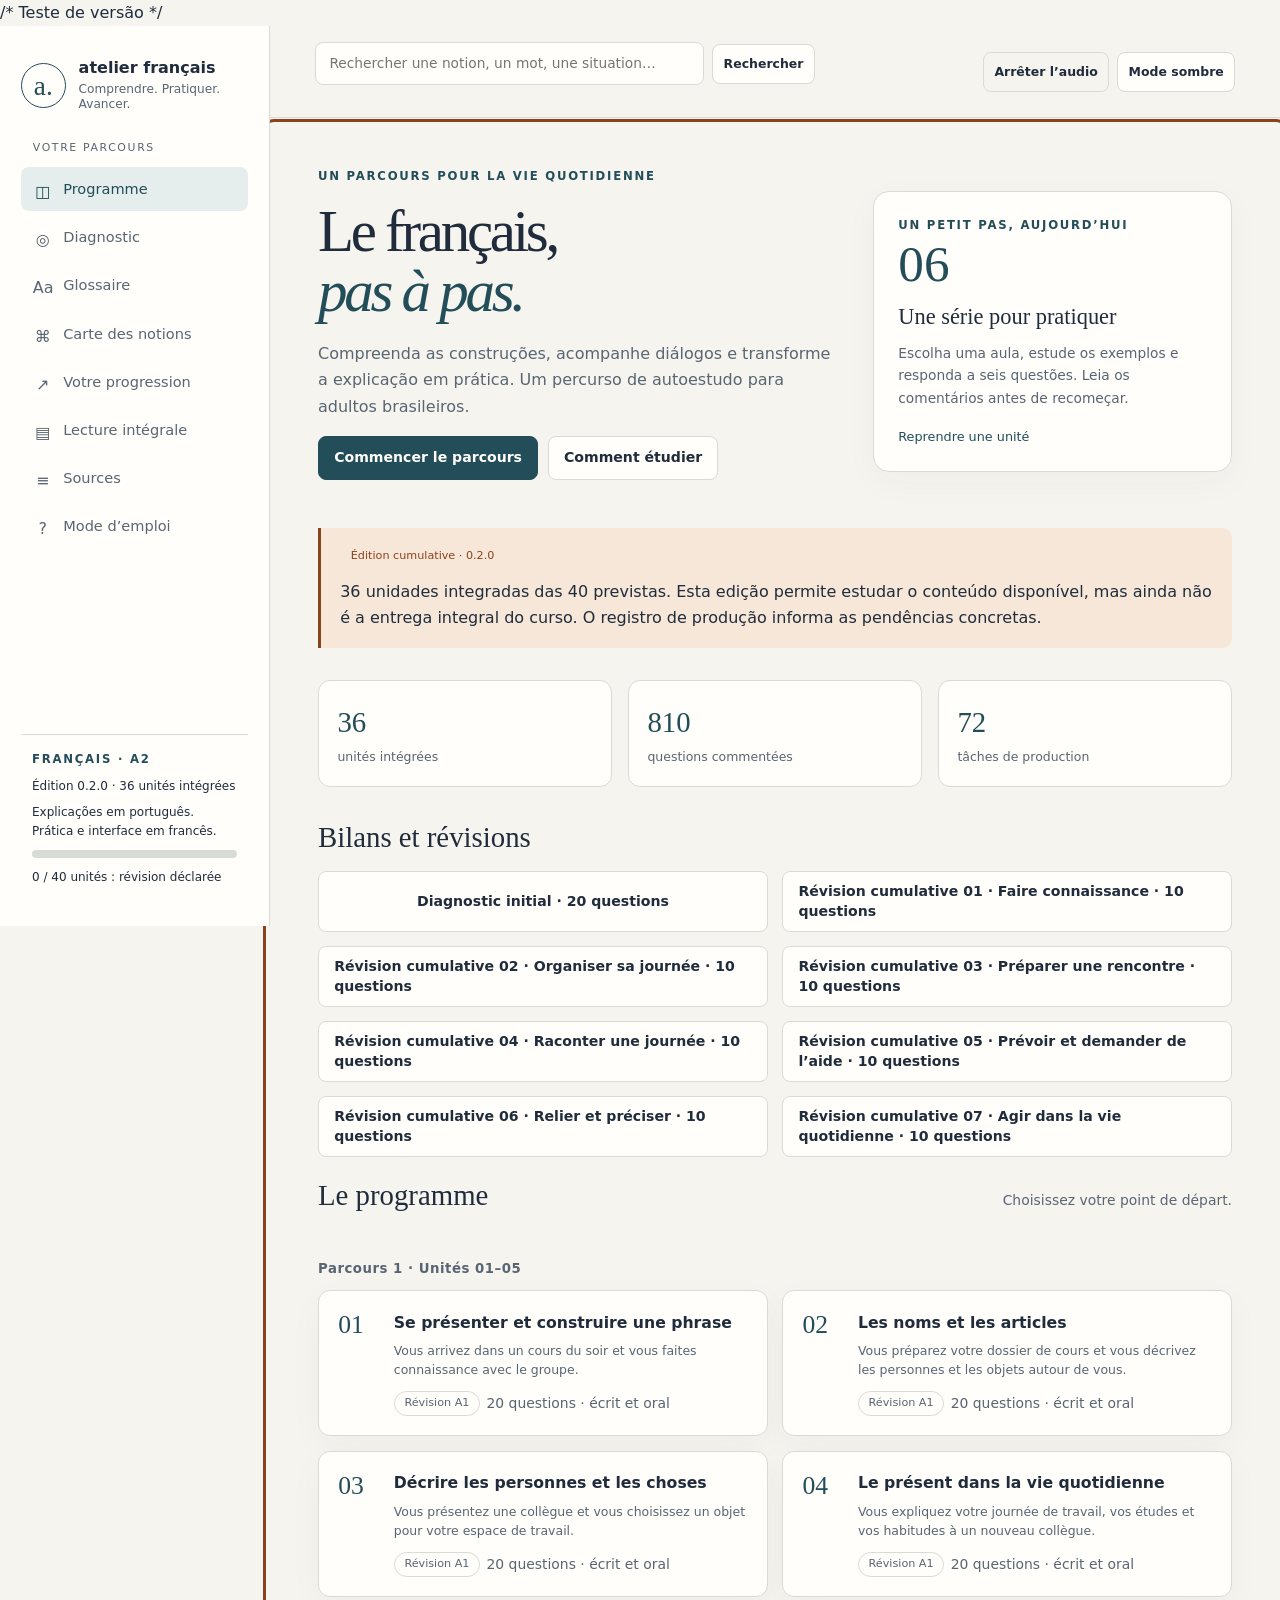
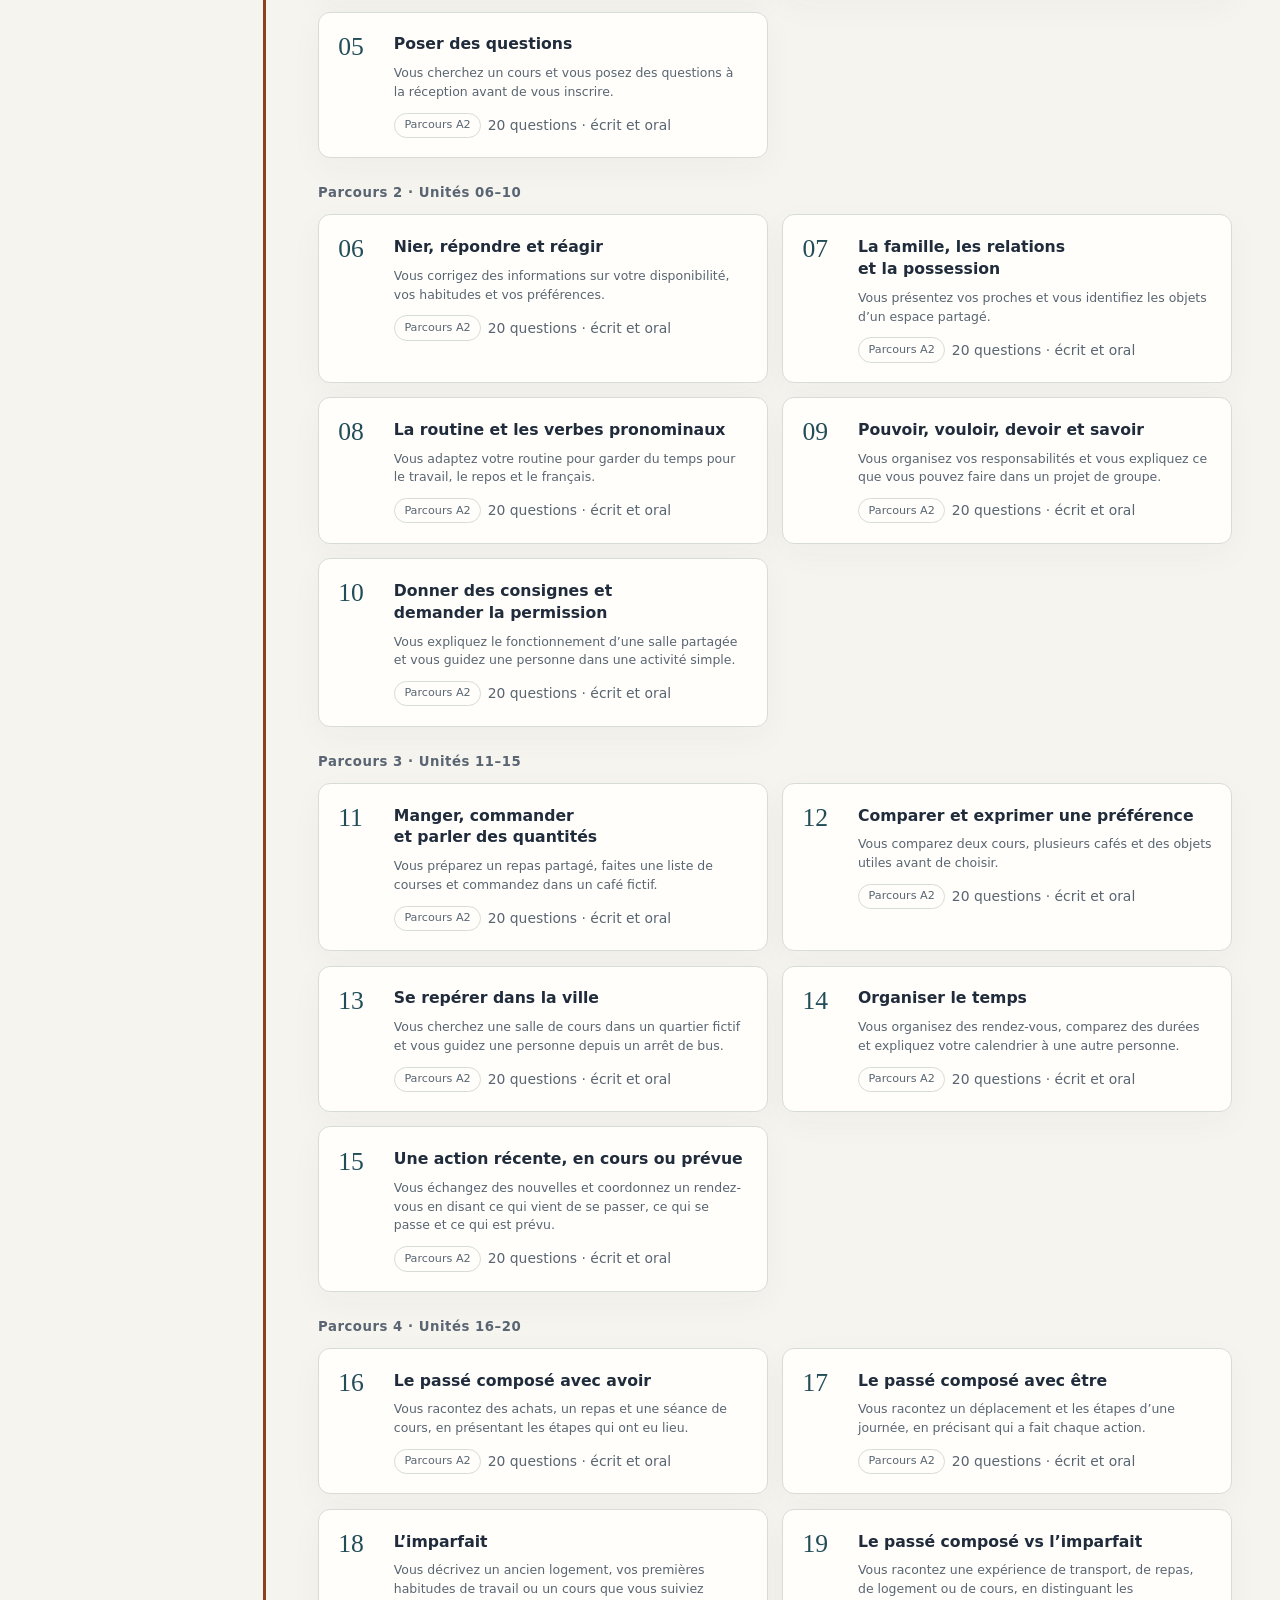
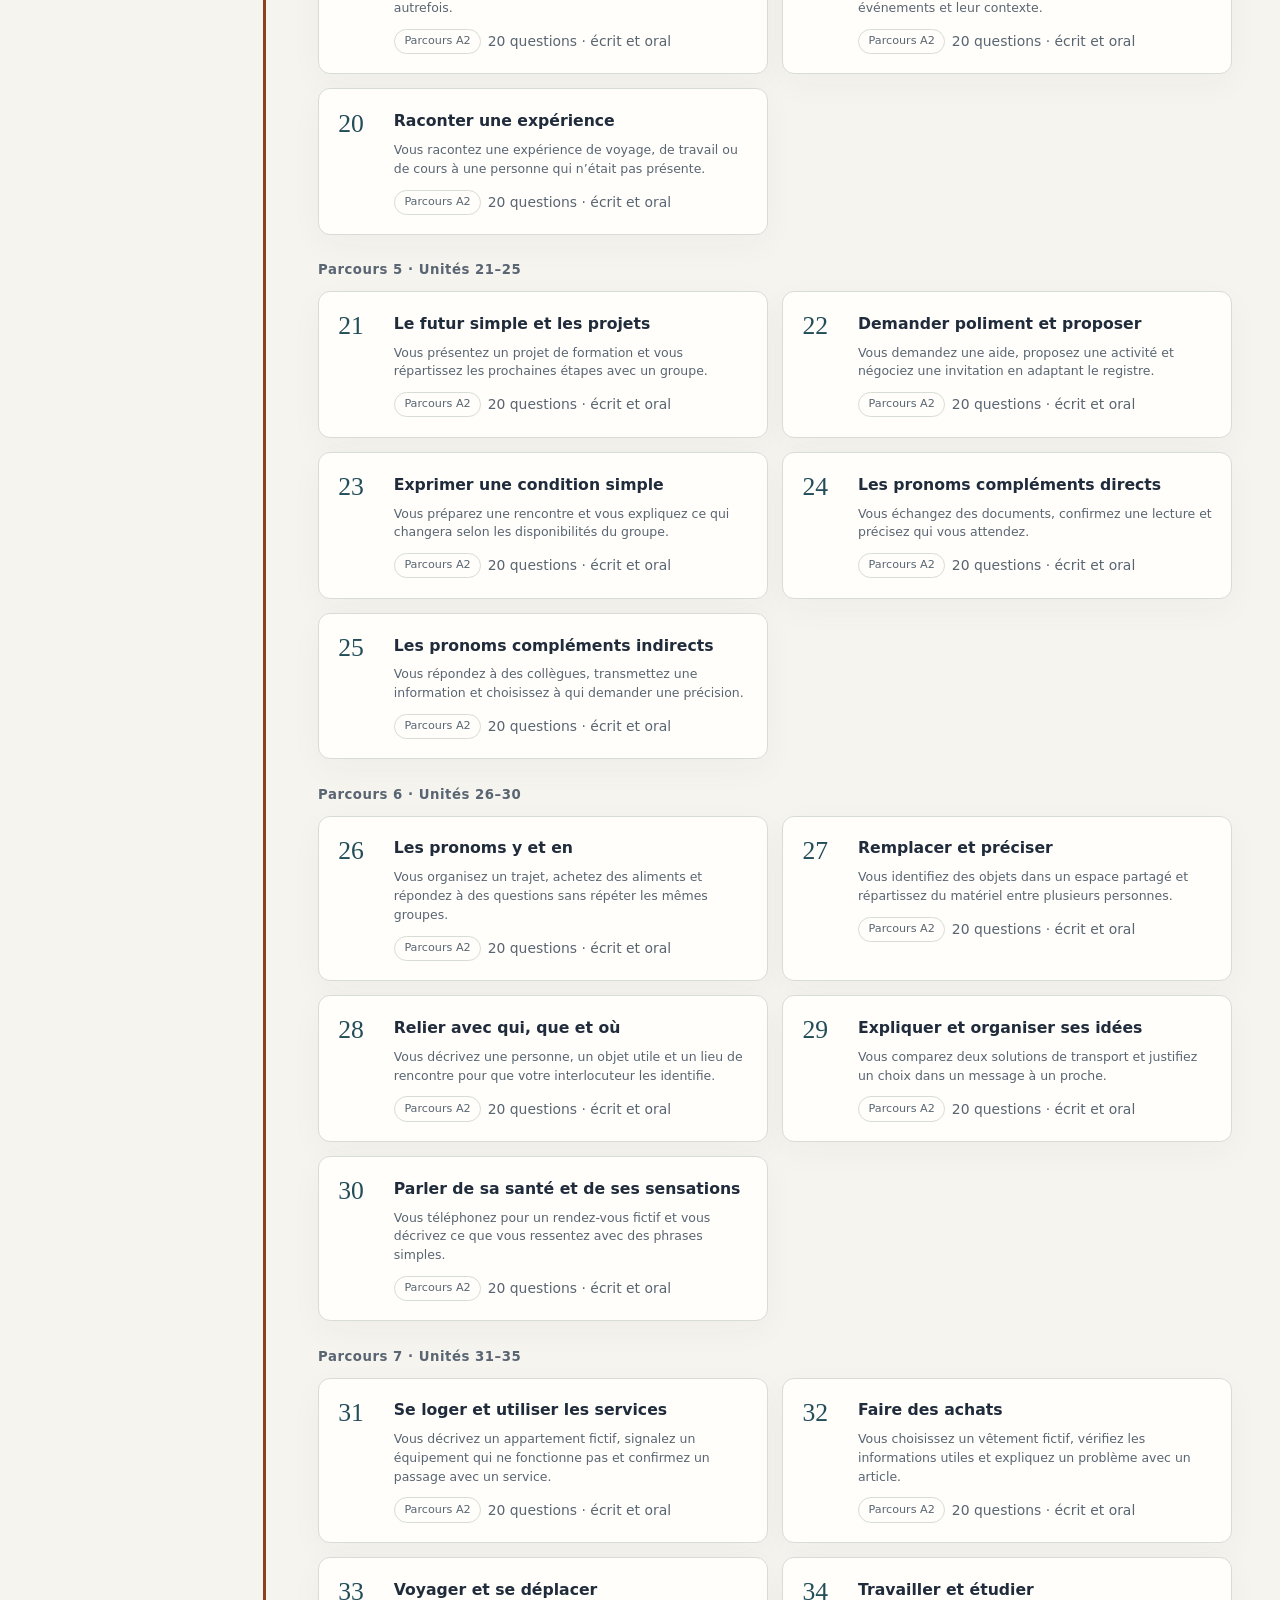
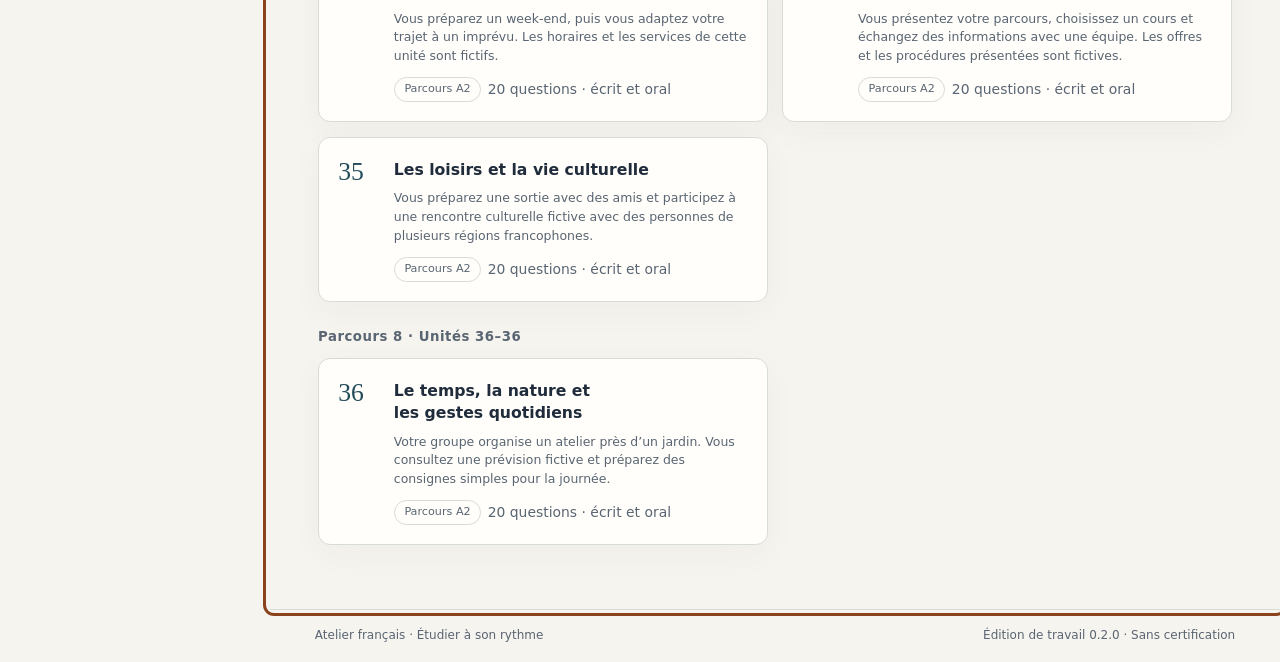
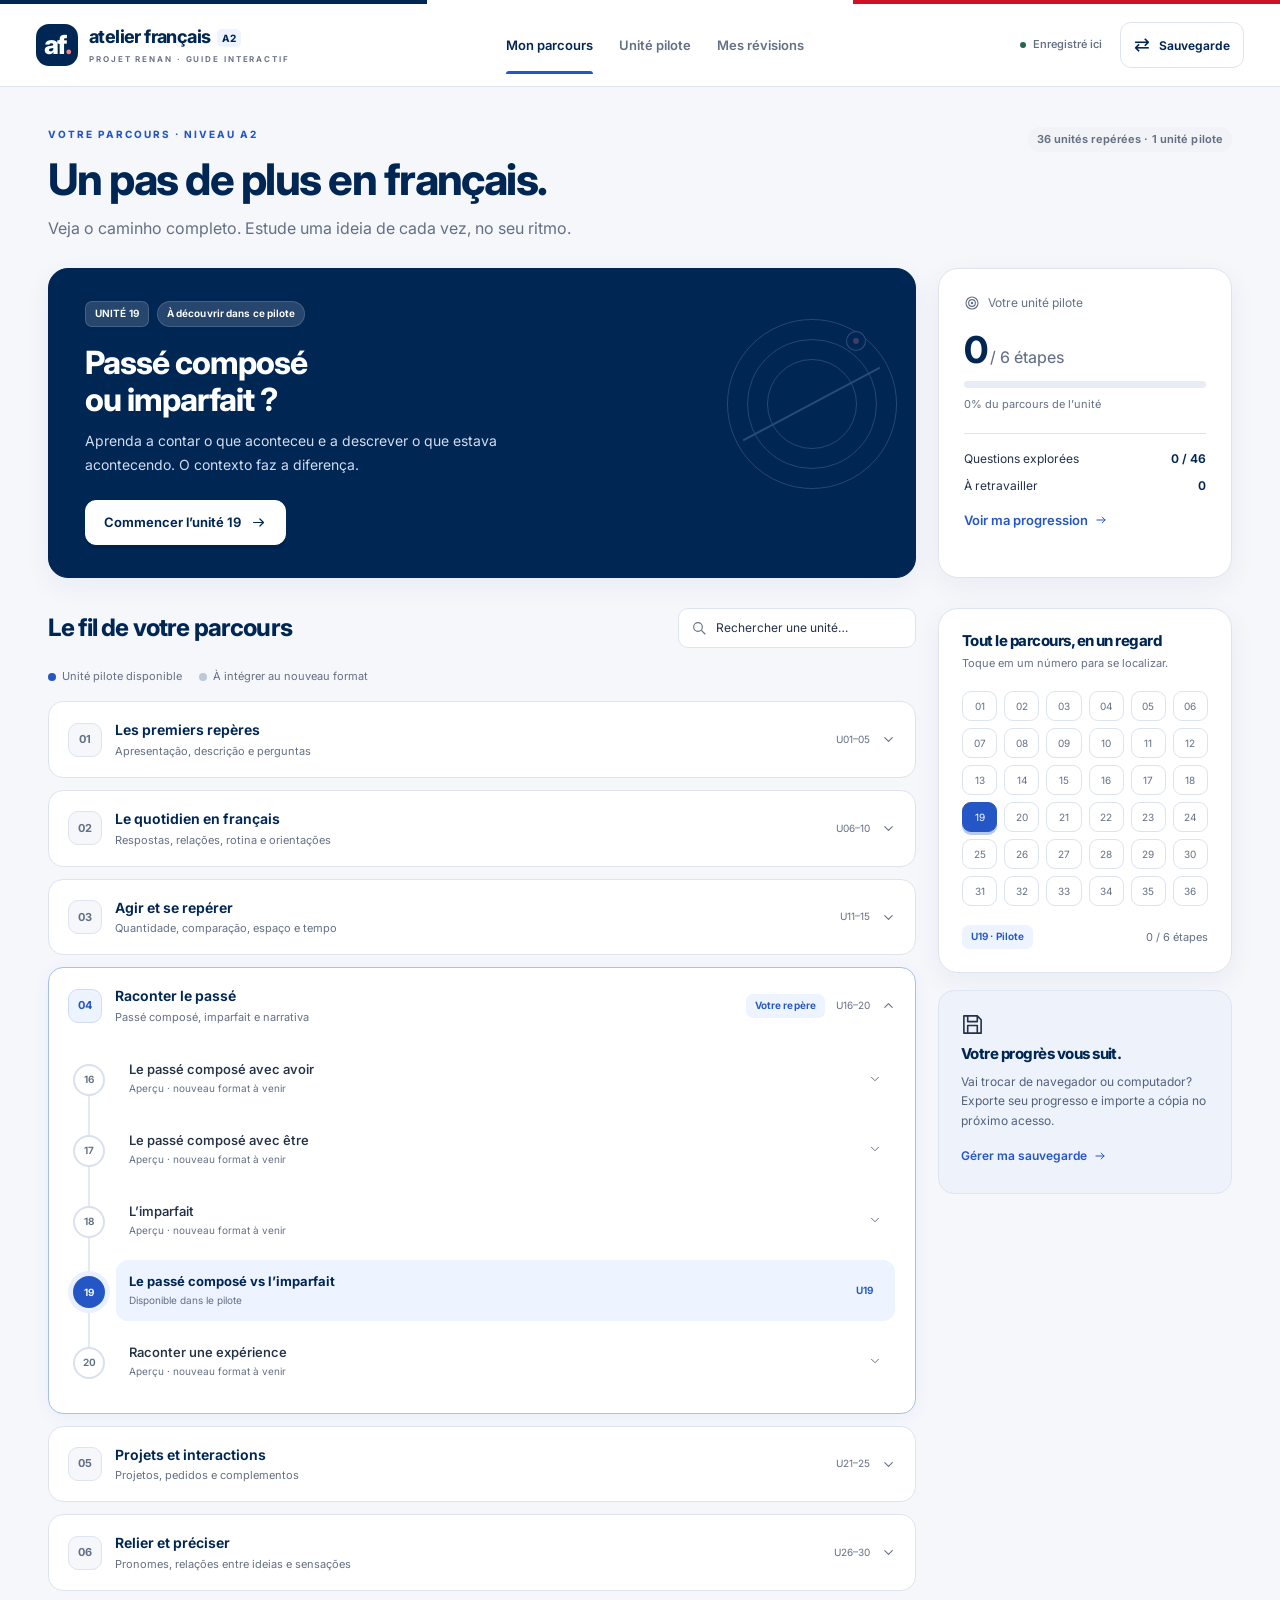
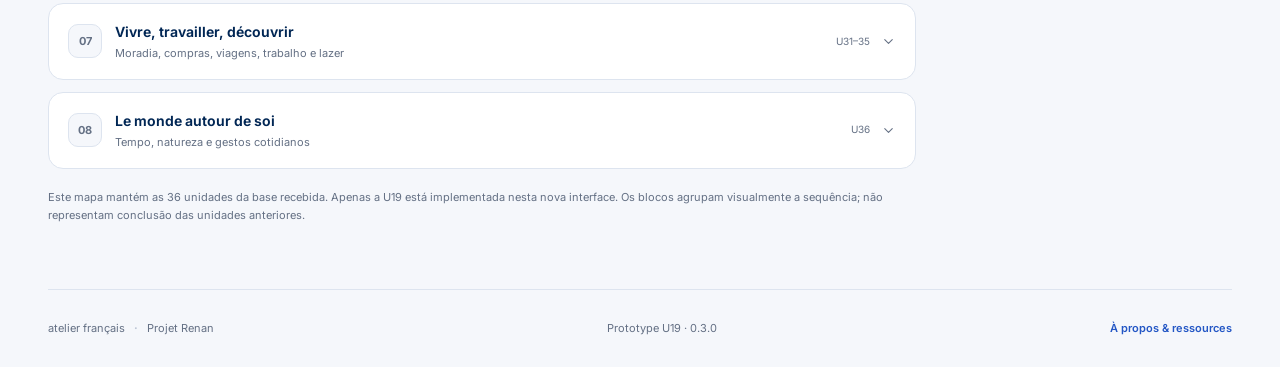
